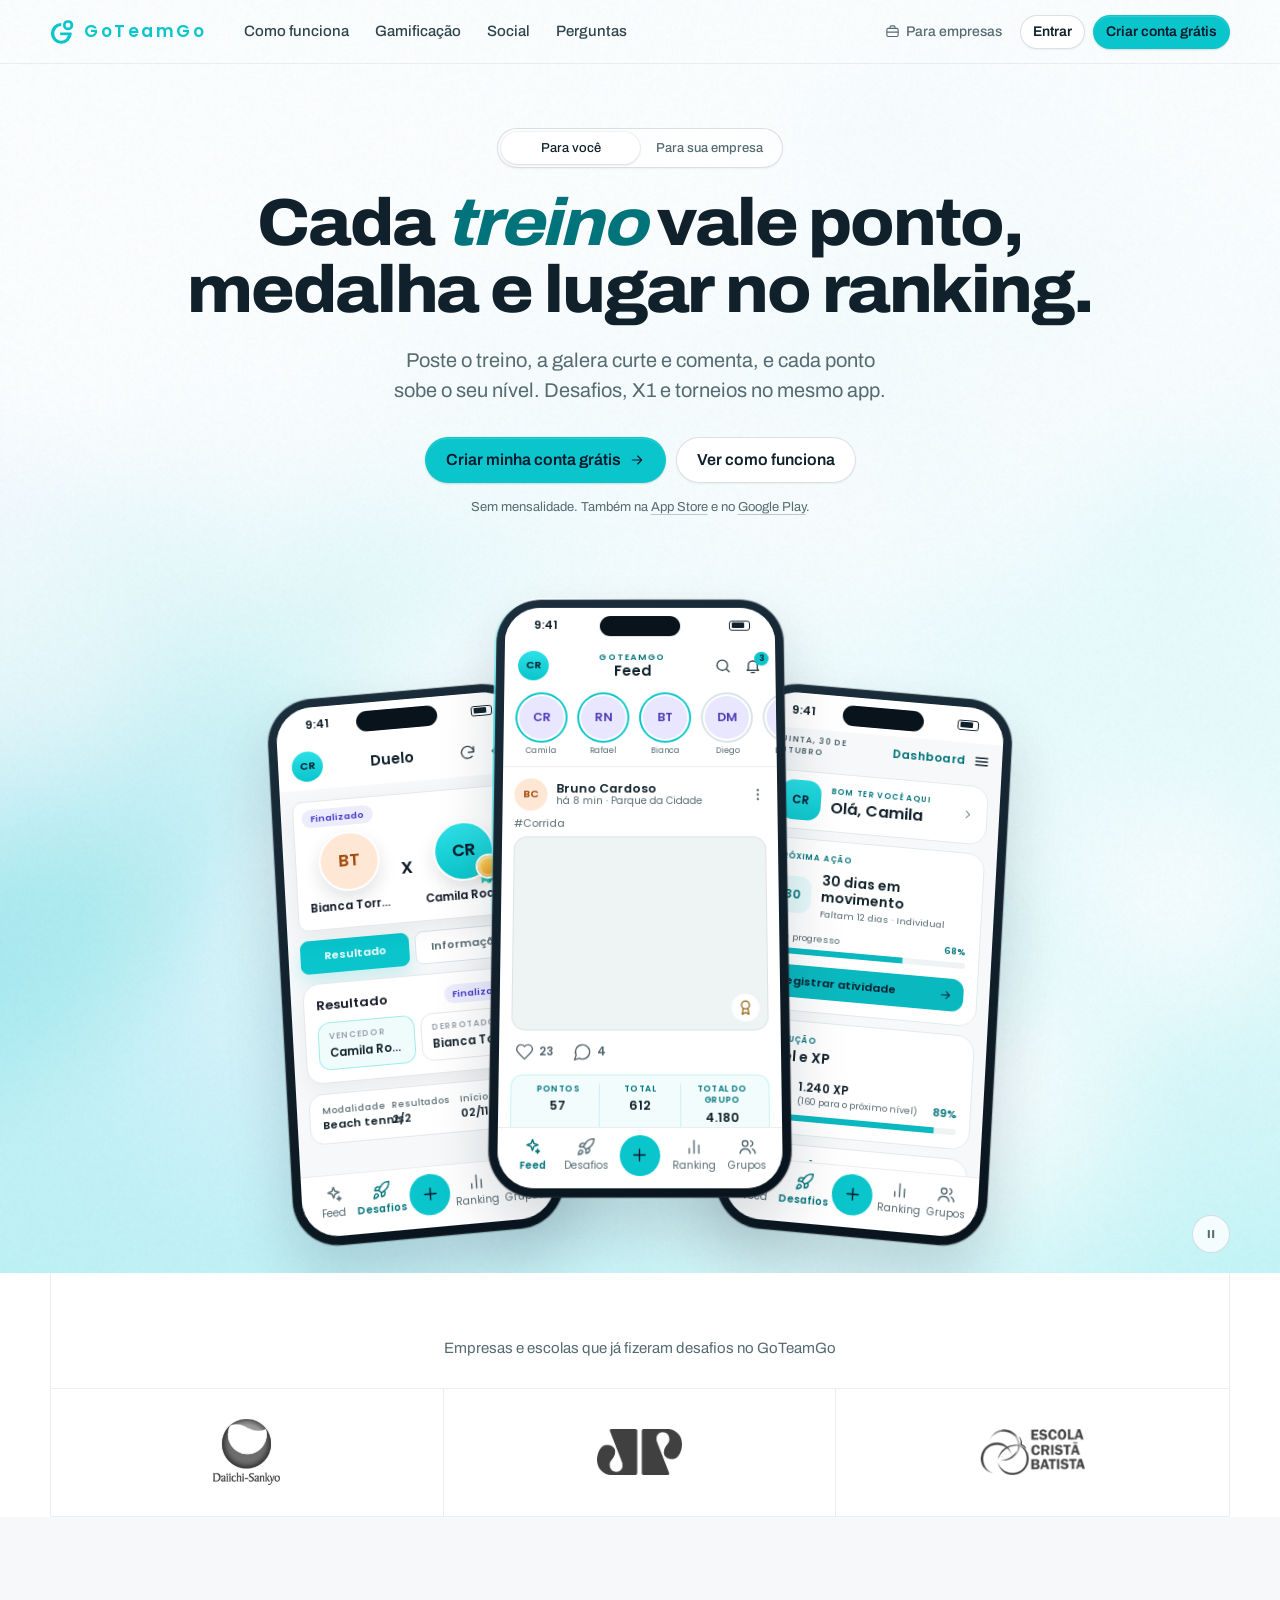
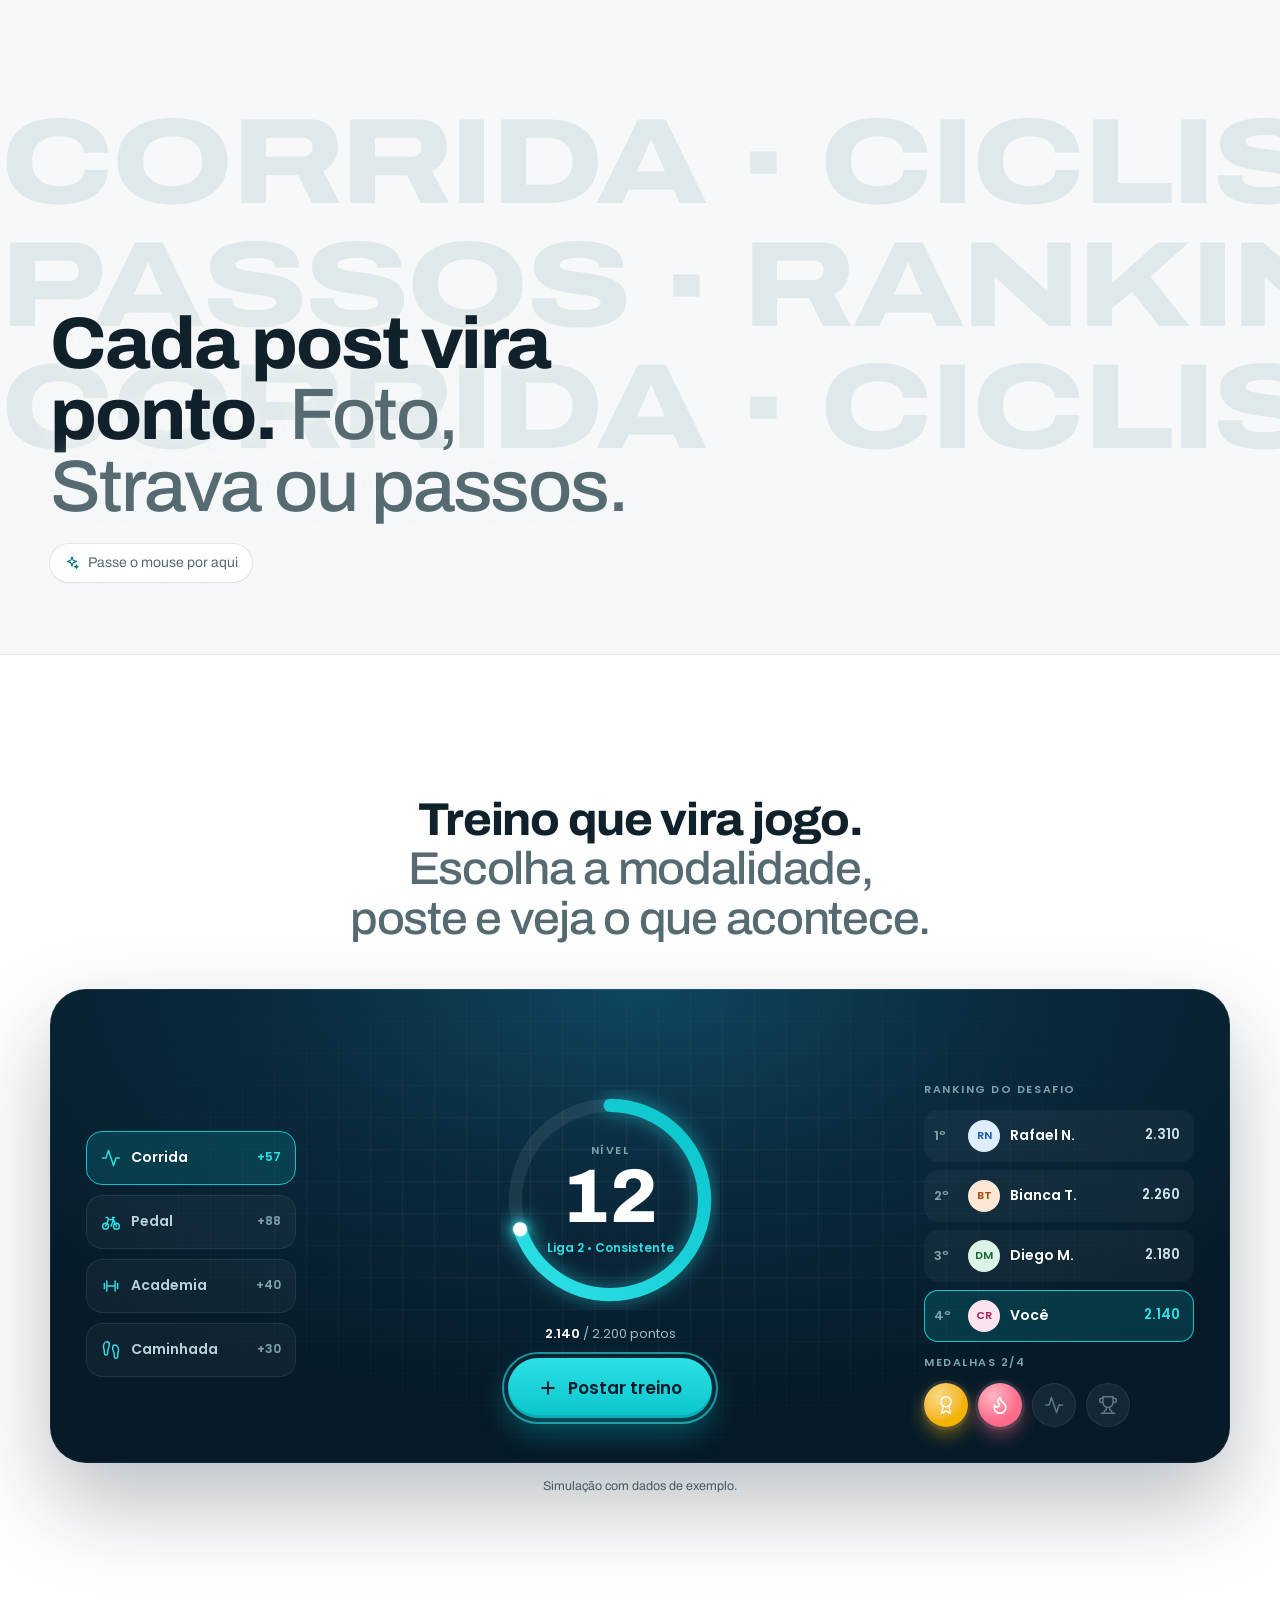
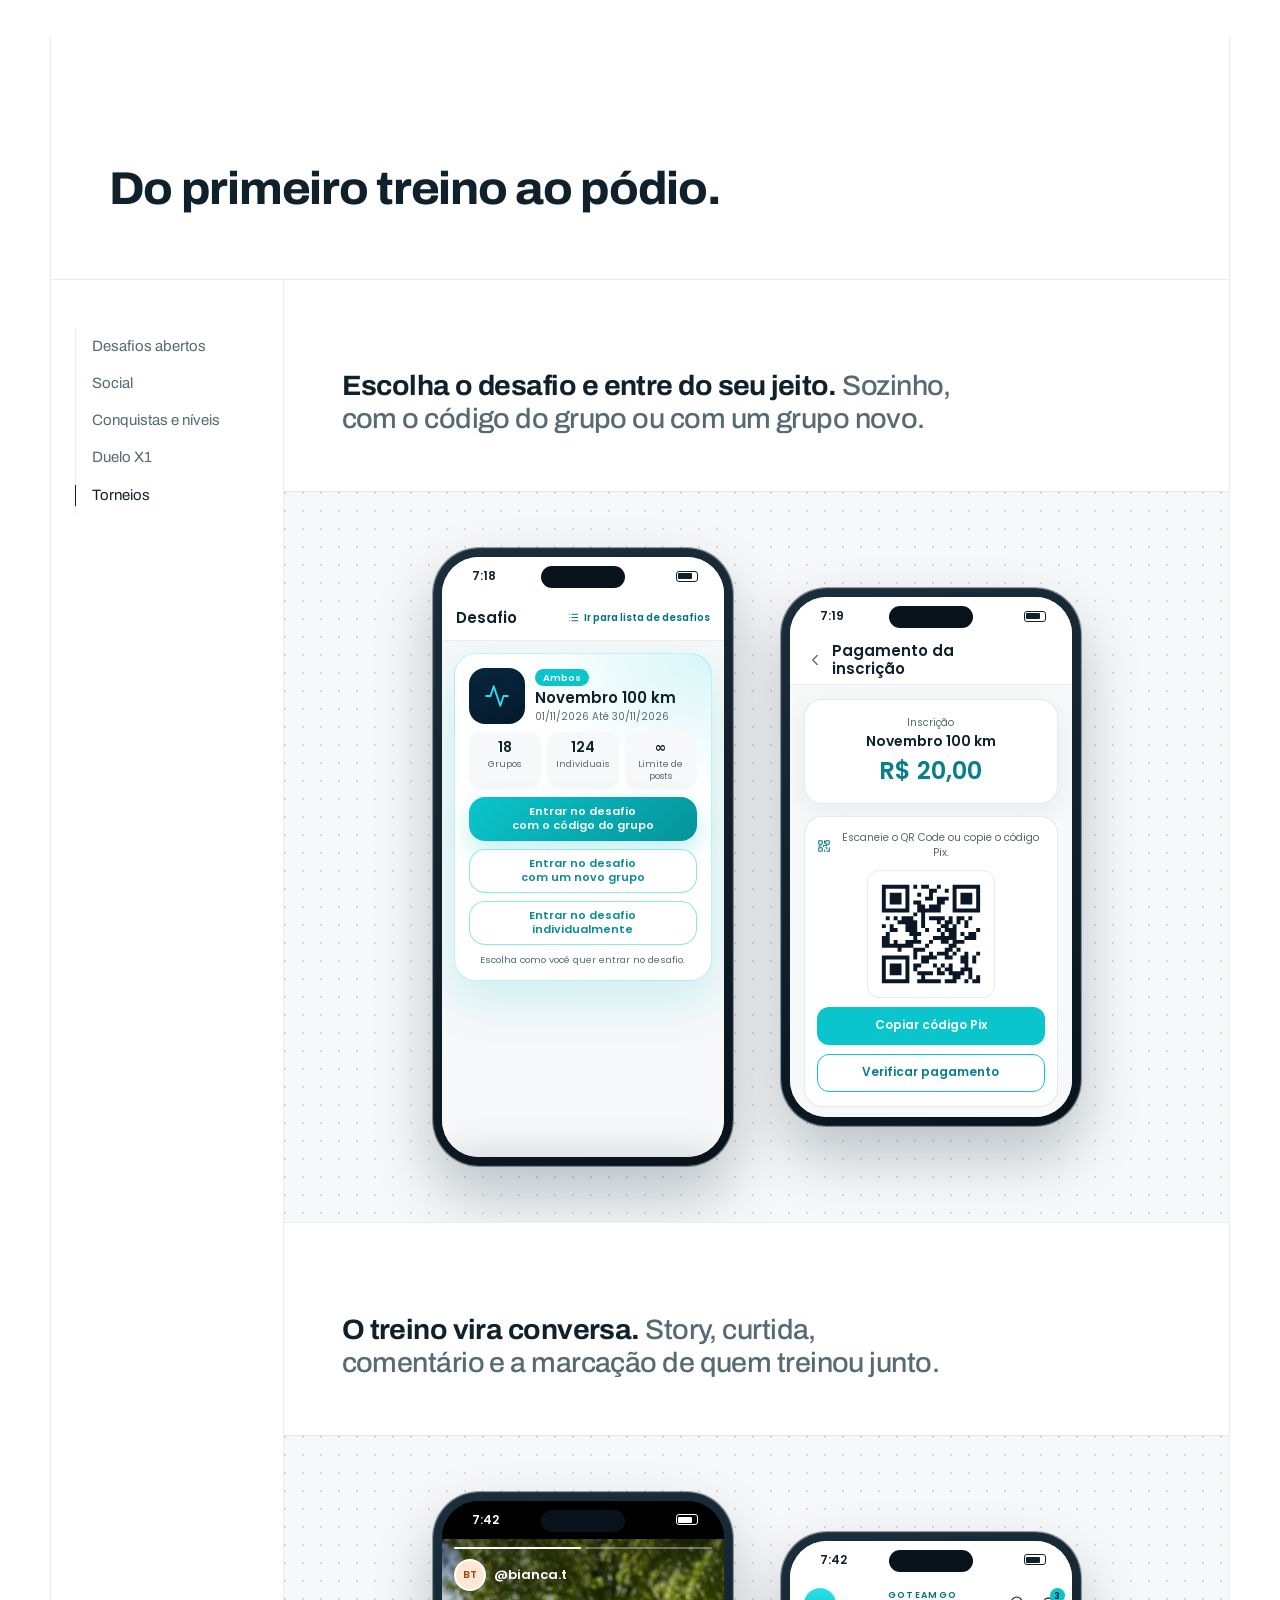
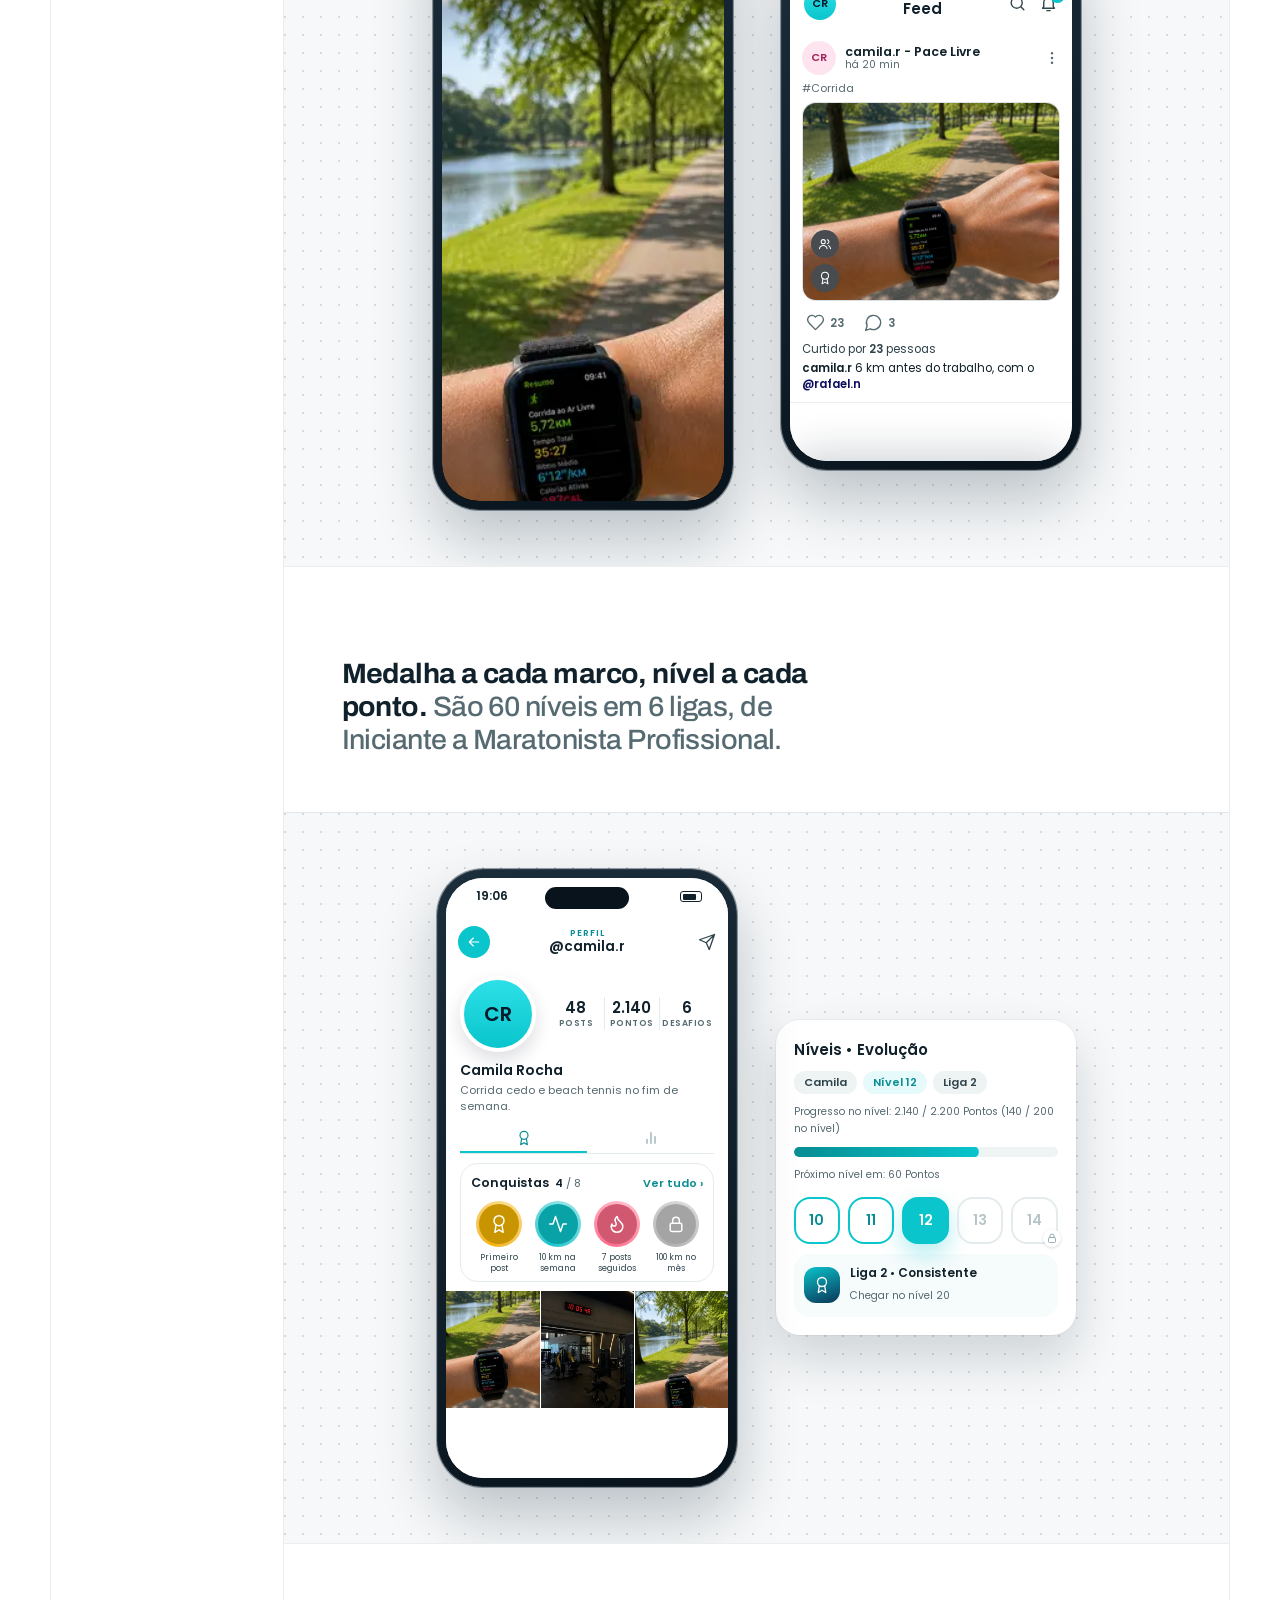
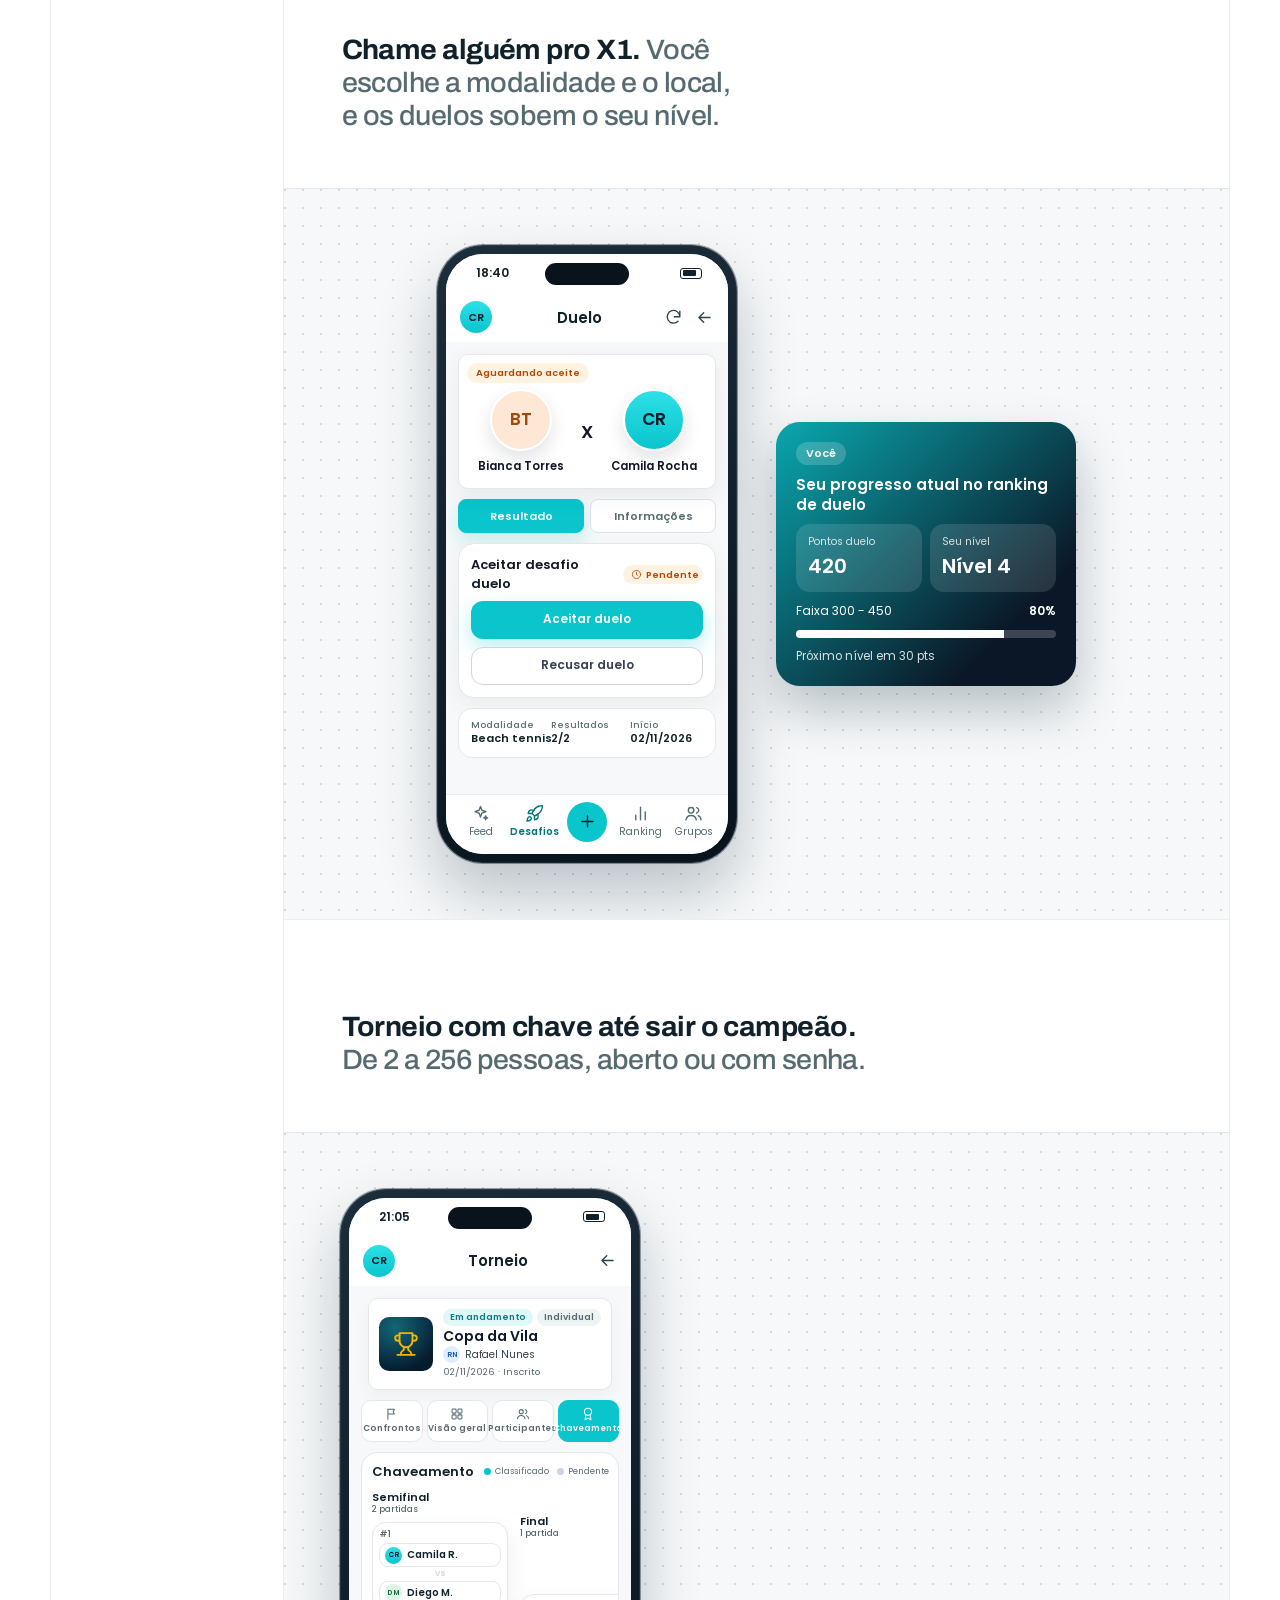
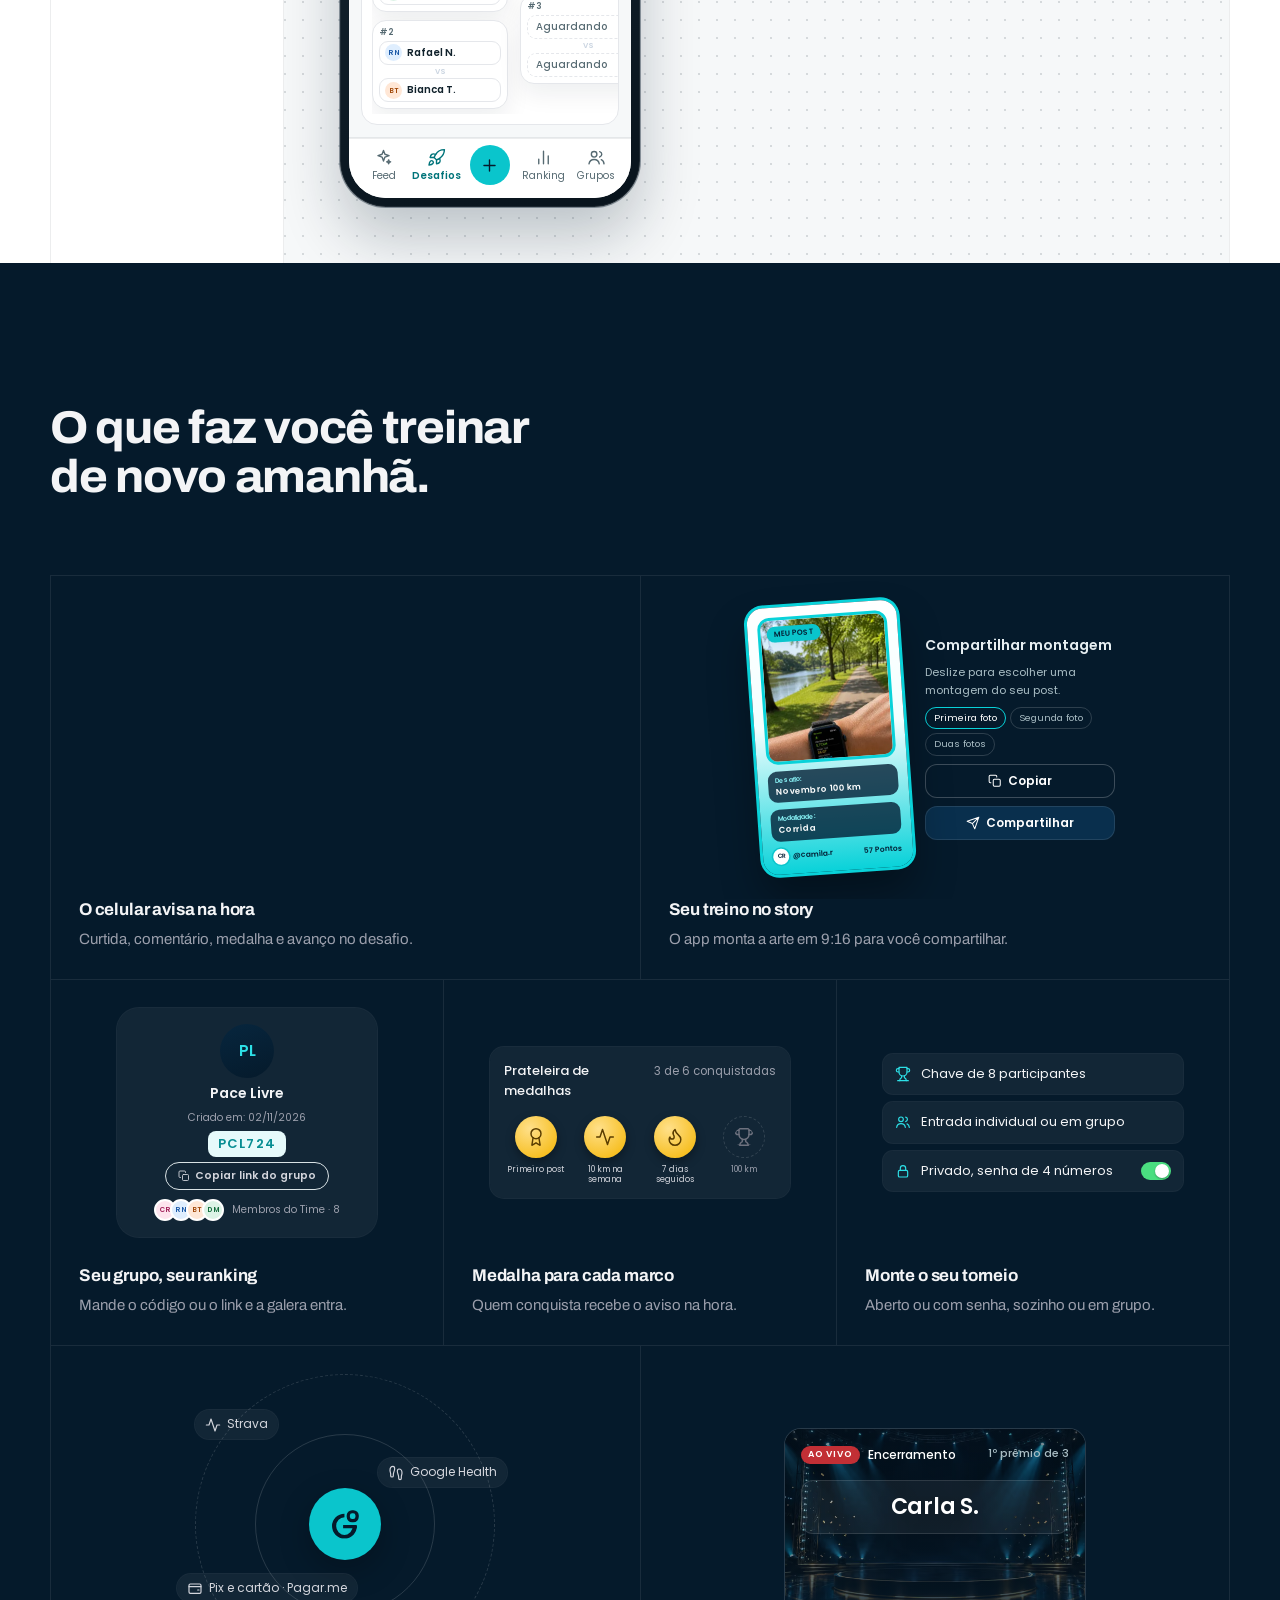
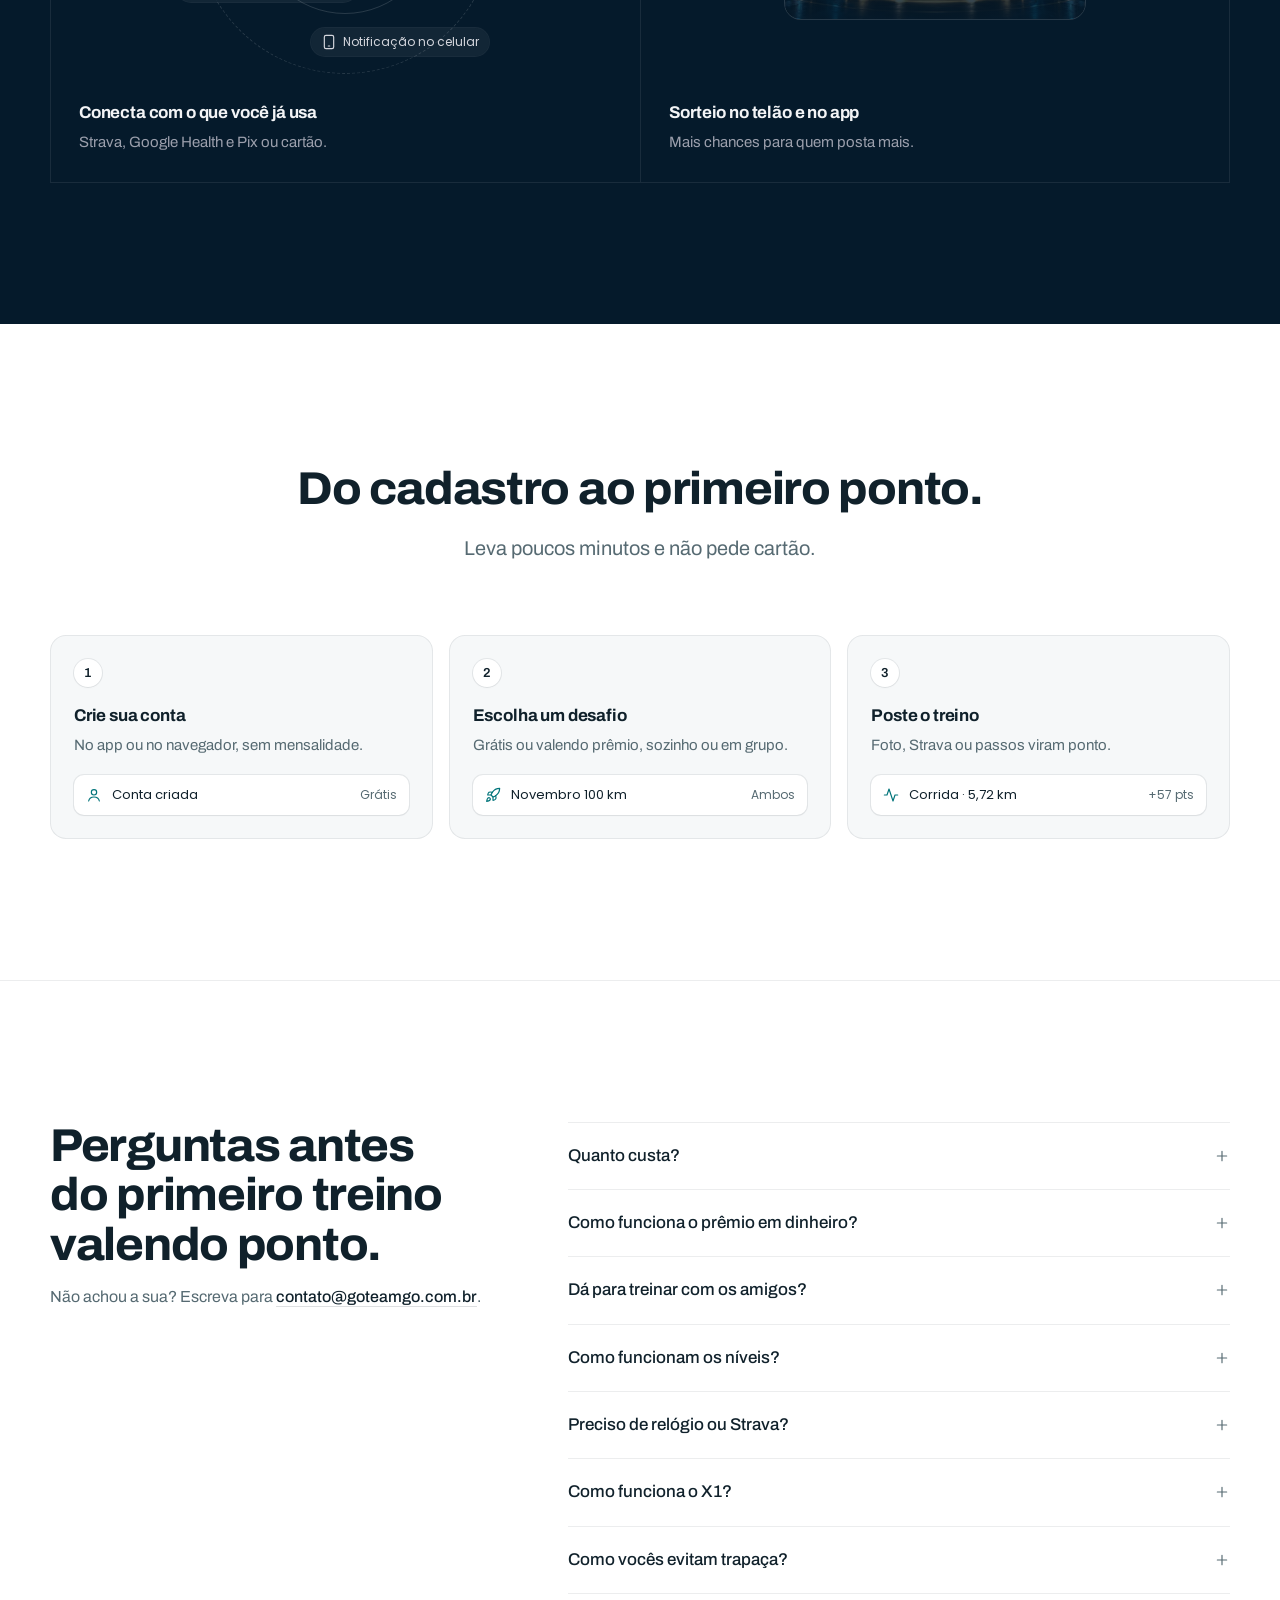
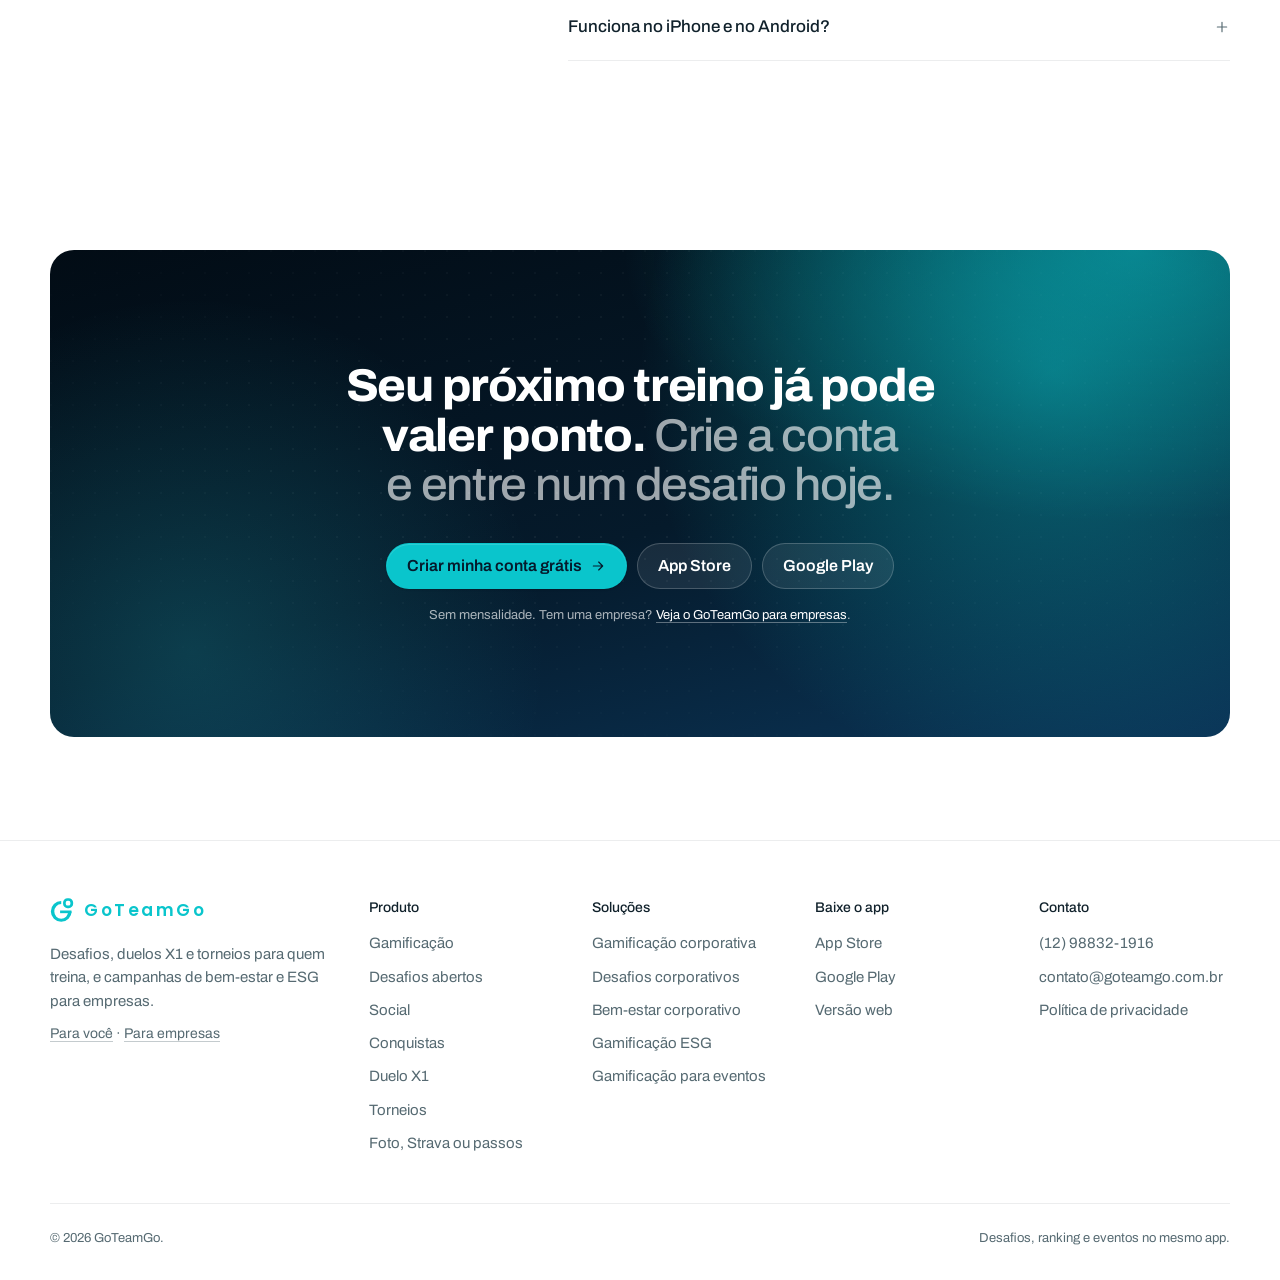
==== index.html @ 61c23635 "Prévia: minijogo polido e modalidades no celular" ====
<!doctype html>
<html lang="pt-BR" data-direction="deep" data-hero="light">
<head>
  <meta charset="utf-8">
  <meta name="viewport" content="width=device-width, initial-scale=1">
  <meta name="robots" content="noindex">
  <title>GoTeamGo · Desafios, duelos X1 e torneios para quem treina</title>
  <meta name="description" content="Desafios, duelos X1 e torneios no celular. Cada treino vale ponto, medalha e lugar no ranking, e criar a conta é grátis. Também tem versão para empresas.">
  <link rel="canonical" href="https://goteamgo.com.br/">
  <meta property="og:type" content="website">
  <meta property="og:locale" content="pt_BR">
  <meta property="og:site_name" content="GoTeamGo">
  <meta property="og:title" content="GoTeamGo · Cada treino vale ponto, medalha e lugar no ranking">
  <meta property="og:description" content="Entre em desafios, chame alguém pro X1 e dispute torneios com chave. Criar a conta é grátis. Também tem versão para empresas.">
  <meta property="og:url" content="https://joao-araujo-appstorm.github.io/goteamgo-landing-preview/">
  <meta property="og:image" content="https://joao-araujo-appstorm.github.io/goteamgo-landing-preview/og.jpg">
  <meta property="og:image:width" content="1200">
  <meta property="og:image:height" content="630">
  <meta name="twitter:card" content="summary_large_image">
  <meta name="theme-color" content="#ffffff">
  <!-- versão da página antes do primeiro desenho: #empresas abre a de empresa; sem JS, o seletor usa :target -->
  <script>(function (d) { var h = location.hash, a = h === '#empresas' ? 'empresa' : h === '#voce' ? 'voce' : ''; if (!a) { try { a = sessionStorage.getItem('gtg-aud') || ''; } catch (e) {} } d.dataset.aud = a === 'empresa' ? 'empresa' : 'voce'; d.classList.add('js'); })(document.documentElement);</script>
  <link rel="icon" href="favicon.svg" type="image/svg+xml">
  <link rel="apple-touch-icon" href="img/apple-touch-icon.png">
  <link rel="preload" href="fonts/archivo.woff2" as="font" type="font/woff2" crossorigin>
  <link rel="preload" href="fonts/poppins-400.woff2" as="font" type="font/woff2" crossorigin>
  <link rel="stylesheet" href="css/landing.css">
  <script defer src="js/landing.js"></script>
  <script type="application/ld+json">
  {
    "@context": "https://schema.org",
    "@type": "SoftwareApplication",
    "name": "GoTeamGo",
    "url": "https://goteamgo.com.br/",
    "applicationCategory": "HealthApplication",
    "operatingSystem": "Web, Android, iOS",
    "offers": { "@type": "Offer", "price": "0", "priceCurrency": "BRL" },
    "downloadUrl": ["https://apps.apple.com/br/app/goteamgo/id6756112455", "https://play.google.com/store/apps/details?id=br.com.goteamgo.app.twa"],
    "description": "Desafios, duelos X1 e torneios para quem treina: cada atividade postada vale ponto, medalha e lugar no ranking. Para empresas, desafios entre times com painel do RH, CO₂ evitado, relatório ESG, fila com QR Code e sorteio ao vivo.",
    "publisher": { "@type": "Organization", "name": "GoTeamGo", "email": "contato@goteamgo.com.br", "url": "https://goteamgo.com.br/" }
  }
  </script>
  <script type="application/ld+json">
  {
    "@context": "https://schema.org",
    "@type": "FAQPage",
    "mainEntity": [
      { "@type": "Question", "name": "Quanto custa?", "acceptedAnswer": { "@type": "Answer", "text": "Criar a conta e usar o app não custa nada. Alguns desafios cobram inscrição, com o valor definido por quem organiza. Quando o desafio aceita os dois modos, dá para entrar de graça e só não disputar o prêmio." } },
      { "@type": "Question", "name": "Como funciona o prêmio em dinheiro?", "acceptedAnswer": { "@type": "Answer", "text": "Nos desafios com pódio dos pagantes, o prêmio é a soma das inscrições de quem escolheu pagar e é dividido entre o Top 3 desse ranking. A cobrança acontece no primeiro post, por Pix ou cartão." } },
      { "@type": "Question", "name": "Dá para treinar com os amigos?", "acceptedAnswer": { "@type": "Answer", "text": "Dá. Crie um grupo e mande o código ou o link, marque no post quem treinou junto e acompanhe o ranking do grupo. Se quiser um confronto direto, chame alguém pro X1." } },
      { "@type": "Question", "name": "Como funcionam os níveis?", "acceptedAnswer": { "@type": "Answer", "text": "Todo ponto que você soma conta para a sua trilha de evolução: são 60 níveis em 6 ligas, de Iniciante a Maratonista Profissional. Os duelos X1 têm um nível próprio, só dos confrontos." } },
      { "@type": "Question", "name": "Preciso de relógio ou Strava?", "acceptedAnswer": { "@type": "Answer", "text": "Não. A foto do treino já vale. Quem usa Strava ou Google Health pode importar a atividade ou os passos." } },
      { "@type": "Question", "name": "Como funciona o X1?", "acceptedAnswer": { "@type": "Answer", "text": "Você escolhe a pessoa, a modalidade e o local e manda o desafio. Depois do confronto, cada um informa quem venceu. Se os resultados não batem, quem administra o duelo decide." } },
      { "@type": "Question", "name": "Como vocês evitam trapaça?", "acceptedAnswer": { "@type": "Answer", "text": "Cada desafio escolhe a prova: foto no local, foto tirada na hora, início e fim da atividade, Strava ou passos do Google Health. Os posts passam por aprovação manual, automática ou pela IA, e qualquer pessoa pode denunciar um post." } },
      { "@type": "Question", "name": "Funciona no iPhone e no Android?", "acceptedAnswer": { "@type": "Answer", "text": "Funciona. Tem app na App Store e no Google Play, e também abre no navegador do celular." } }
    ]
  }
  </script>
</head>
<body>
  <a class="skip" href="#conteudo">Pular para o conteúdo</a>

  <!-- Sprite de ícones (traço 1.75, 24×24, desenho no estilo lucide que o app usa). Nunca use emoji como ícone. -->
  <svg width="0" height="0" style="position:absolute" aria-hidden="true" focusable="false">
    <symbol id="logo-mark" viewBox="0 0 340 340"><g fill="currentColor"><path d="M159 43A147 147 0 1 0 306 190H257A98 104.5 0 1 1 159 85.5Z"/><path d="M143 177H304V215H143Z"/><path fill-rule="evenodd" d="M248 2H265A63 63 0 0 1 328 65V81A63 63 0 0 1 265 144H248A63 63 0 0 1 185 81V65A63 63 0 0 1 248 2ZM250 39H262A27 27 0 0 1 289 66V80A27 27 0 0 1 262 107H250A27 27 0 0 1 223 80V66A27 27 0 0 1 250 39Z"/></g></symbol>
    <symbol id="i-tv" viewBox="0 0 24 24"><rect x="2.5" y="4" width="19" height="13" rx="2"/><path d="M8 21h8M12 17v4"/></symbol>
    <symbol id="i-grid" viewBox="0 0 24 24"><rect x="3.5" y="3.5" width="7" height="7" rx="1.5"/><rect x="13.5" y="3.5" width="7" height="7" rx="1.5"/><rect x="3.5" y="13.5" width="7" height="7" rx="1.5"/><rect x="13.5" y="13.5" width="7" height="7" rx="1.5"/></symbol>
    <symbol id="i-gift" viewBox="0 0 24 24"><rect x="3" y="8" width="18" height="4" rx="1"/><path d="M12 8v13M19 12v7a2 2 0 0 1-2 2H7a2 2 0 0 1-2-2v-7"/><path d="M7.5 8a2.5 2.5 0 0 1 0-5C10 3 12 8 12 8s2-5 4.5-5a2.5 2.5 0 0 1 0 5"/></symbol>
    <symbol id="i-flame" viewBox="0 0 24 24"><path d="M8.5 14.5A2.5 2.5 0 0 0 11 12c0-1.4-.5-2-1-3-1.1-2.1-.2-4 2-6 .5 2.5 2 4.9 4 6.5 2 1.6 3 3.5 3 5.5a7 7 0 1 1-14 0c0-1.2.4-2.3 1-3a2.5 2.5 0 0 0 2.5 2.5z"/></symbol>
    <symbol id="i-users" viewBox="0 0 24 24"><circle cx="9" cy="8" r="3.5"/><path d="M2.5 20c.6-3.4 3.3-5.5 6.5-5.5s5.9 2.1 6.5 5.5"/><path d="M16 4.6a3.5 3.5 0 0 1 0 6.8M18 14.8c1.9.7 3.2 2.4 3.5 5.2"/></symbol>
    <symbol id="i-trophy" viewBox="0 0 24 24"><path d="M6 9H4.5a2.5 2.5 0 0 1 0-5H6M18 9h1.5a2.5 2.5 0 0 0 0-5H18M4 22h16"/><path d="M10 14.7V17c0 .6-.5 1-1 1.2C7.9 18.8 7 20.2 7 22M14 14.7V17c0 .6.5 1 1 1.2 1.1.6 2 2 2 3.8"/><path d="M18 2H6v7a6 6 0 0 0 12 0z"/></symbol>
    <symbol id="i-wallet" viewBox="0 0 24 24"><rect x="3" y="6" width="18" height="14" rx="2"/><path d="M3 10h18M16 15h2"/></symbol>
    <symbol id="i-chart" viewBox="0 0 24 24"><path d="M18 20V10M12 20V4M6 20v-6"/></symbol>
    <symbol id="i-bell" viewBox="0 0 24 24"><path d="M6 16v-5a6 6 0 1 1 12 0v5l1.5 2h-15z"/><path d="M10 21h4"/></symbol>
    <symbol id="i-rocket" viewBox="0 0 24 24"><path d="M4.5 16.5c-1.5 1.3-2 5-2 5s3.7-.5 5-2c.7-.8.7-2.1-.1-2.9a2.2 2.2 0 0 0-2.9-.1z"/><path d="m12 15-3-3a22 22 0 0 1 2-4A12.9 12.9 0 0 1 22 2c0 2.7-.8 7.5-6 11a22.4 22.4 0 0 1-4 2z"/><path d="M9 12H4s.6-3 2-4c1.6-1.1 5 0 5 0M12 15v5s3-.6 4-2c1.1-1.6 0-5 0-5"/></symbol>
    <symbol id="i-layers" viewBox="0 0 24 24"><path d="m12 3 9 5-9 5-9-5z"/><path d="m3 13 9 5 9-5"/></symbol>
    <symbol id="i-sparkle" viewBox="0 0 24 24"><path d="M12 3l1.8 4.9L19 9.7l-5.2 1.8L12 16.5l-1.8-5L5 9.7l5.2-1.8z"/><path d="M18.5 15l.7 1.8 1.8.7-1.8.7-.7 1.8-.7-1.8-1.8-.7 1.8-.7z"/></symbol>
    <symbol id="i-search" viewBox="0 0 24 24"><circle cx="11" cy="11" r="7"/><path d="m20 20-3.5-3.5"/></symbol>
    <symbol id="i-plus" viewBox="0 0 24 24"><path d="M12 5v14M5 12h14"/></symbol>
    <symbol id="i-check" viewBox="0 0 24 24"><path d="m5 12.5 4.5 4.5L19 7.5"/></symbol>
    <symbol id="i-close" viewBox="0 0 24 24"><path d="M6 6l12 12M18 6 6 18"/></symbol>
    <symbol id="i-arrow" viewBox="0 0 24 24"><path d="M5 12h14M13 6l6 6-6 6"/></symbol>
    <symbol id="i-chevron" viewBox="0 0 24 24"><path d="m7 10 5 5 5-5"/></symbol>
    <symbol id="i-back" viewBox="0 0 24 24"><path d="m15 18-6-6 6-6"/></symbol>
    <symbol id="i-download" viewBox="0 0 24 24"><path d="M12 4v11M7 10l5 5 5-5M5 20h14"/></symbol>
    <symbol id="i-file" viewBox="0 0 24 24"><path d="M14 3H7a2 2 0 0 0-2 2v14a2 2 0 0 0 2 2h10a2 2 0 0 0 2-2V8z"/><path d="M14 3v5h5M9 13h6M9 17h4"/></symbol>
    <symbol id="i-mail" viewBox="0 0 24 24"><rect x="3" y="5" width="18" height="14" rx="2"/><path d="m4 7 8 6 8-6"/></symbol>
    <symbol id="i-key" viewBox="0 0 24 24"><rect x="5" y="11" width="14" height="10" rx="2"/><path d="M8 11V8a4 4 0 0 1 8 0v3"/></symbol>
    <symbol id="i-menu" viewBox="0 0 24 24"><path d="M4 7h16M4 12h16M4 17h16"/></symbol>
    <symbol id="i-pin" viewBox="0 0 24 24"><path d="M12 21s7-6.2 7-11.5A7 7 0 0 0 5 9.5C5 14.8 12 21 12 21z"/><circle cx="12" cy="9.5" r="2.5"/></symbol>
    <symbol id="i-clock" viewBox="0 0 24 24"><circle cx="12" cy="12" r="9"/><path d="M12 7v5l3 2"/></symbol>
    <symbol id="i-activity" viewBox="0 0 24 24"><path d="M22 12h-4l-3 9L9 3l-3 9H2"/></symbol>
    <symbol id="i-camera" viewBox="0 0 24 24"><path d="M14.5 4h-5L7 7H4a2 2 0 0 0-2 2v9a2 2 0 0 0 2 2h16a2 2 0 0 0 2-2V9a2 2 0 0 0-2-2h-3z"/><circle cx="12" cy="13" r="3"/></symbol>
    <symbol id="i-award" viewBox="0 0 24 24"><circle cx="12" cy="8" r="6"/><path d="M15.5 12.9 17 22l-5-3-5 3 1.5-9.1"/></symbol>
    <symbol id="i-leaf" viewBox="0 0 24 24"><path d="M11 20A7 7 0 0 1 9.8 6.1C15.5 5 17 4.5 19 2c1 2 2 4.2 2 8 0 5.5-4.8 10-10 10z"/><path d="M2 21c0-3 1.9-5.4 5.1-6C9.5 14.5 12 13 13 12"/></symbol>
    <symbol id="i-heart" viewBox="0 0 24 24"><path d="M19 14c1.5-1.5 3-3.2 3-5.5A5.5 5.5 0 0 0 16.5 3c-1.8 0-3 .5-4.5 2-1.5-1.5-2.7-2-4.5-2A5.5 5.5 0 0 0 2 8.5c0 2.3 1.5 4 3 5.5l7 7z"/></symbol>
    <symbol id="i-message" viewBox="0 0 24 24"><path d="M7.9 20A9 9 0 1 0 4 16.1L2 22z"/></symbol>
    <symbol id="i-phone" viewBox="0 0 24 24"><rect x="5" y="2" width="14" height="20" rx="2.5"/><path d="M11 18h2"/></symbol>
    <symbol id="i-qr" viewBox="0 0 24 24"><rect x="3" y="3" width="6" height="6" rx="1"/><rect x="15" y="3" width="6" height="6" rx="1"/><rect x="3" y="15" width="6" height="6" rx="1"/><path d="M15 15h2v2M21 15v6h-4M13 3v4M13 11h4M3 12h4M11 11v2M13 19v2"/></symbol>
    <symbol id="i-sliders" viewBox="0 0 24 24"><path d="M21 4h-7M10 4H3M21 12h-9M8 12H3M21 20h-5M12 20H3M14 2v4M8 10v4M16 18v4"/></symbol>
    <symbol id="i-megaphone" viewBox="0 0 24 24"><path d="m3 11 18-5v12L3 14z"/><path d="M11.6 16.8a3 3 0 1 1-5.8-1.6"/></symbol>
    <symbol id="i-steps" viewBox="0 0 24 24"><path d="M4 16v-2.4C4 11.5 3 10.5 3 8c0-2.7 1.5-6 4.5-6C9.4 2 10 3.8 10 5.5c0 3.1-2 5.7-2 8.7V16a2 2 0 1 1-4 0zM20 20v-2.4c0-2.1 1-3.1 1-5.6 0-2.7-1.5-6-4.5-6C14.6 6 14 7.8 14 9.5c0 3.1 2 5.7 2 8.7V20a2 2 0 1 0 4 0z"/></symbol>
    <symbol id="i-dots" viewBox="0 0 24 24"><circle cx="12" cy="5" r="1"/><circle cx="12" cy="12" r="1"/><circle cx="12" cy="19" r="1"/></symbol>
    <symbol id="i-pause" viewBox="0 0 24 24"><rect x="6.5" y="5" width="3.5" height="14" rx="1"/><rect x="14" y="5" width="3.5" height="14" rx="1"/></symbol>
    <symbol id="i-play" viewBox="0 0 24 24"><path d="M8 5.5v13l10-6.5z"/></symbol>
    <symbol id="i-bolt" viewBox="0 0 24 24"><path d="M13 2 4 14h7l-1 8 9-12h-7z"/></symbol>
    <symbol id="i-arrow-left" viewBox="0 0 24 24"><path d="M19 12H5M11 6l-6 6 6 6"/></symbol>
    <symbol id="i-briefcase" viewBox="0 0 24 24"><rect x="3" y="7" width="18" height="13" rx="2"/><path d="M8 7V5a2 2 0 0 1 2-2h4a2 2 0 0 1 2 2v2M3 13h18"/></symbol>
    <symbol id="i-user" viewBox="0 0 24 24"><circle cx="12" cy="8" r="4"/><path d="M4 21c.8-4 4-6 8-6s7.2 2 8 6"/></symbol>
    <symbol id="i-list" viewBox="0 0 24 24"><path d="M9 6h11M9 12h11M9 18h11M4.5 6h.01M4.5 12h.01M4.5 18h.01"/></symbol>
    <symbol id="i-refresh" viewBox="0 0 24 24"><path d="M20 11a8 8 0 1 0-2.3 5.7M20 4v7h-7"/></symbol>
    <symbol id="i-flag" viewBox="0 0 24 24"><path d="M5 21V4M5 4h11l-2 4 2 4H5"/></symbol>
    <symbol id="i-shield" viewBox="0 0 24 24"><path d="M12 3 5 6v5c0 4.6 3 8.3 7 10 4-1.7 7-5.4 7-10V6z"/><path d="m9 12 2 2 4-4"/></symbol>
    <symbol id="i-send" viewBox="0 0 24 24"><path d="M22 2 11 13M22 2l-7 20-4-9-9-4z"/></symbol>
    <symbol id="i-copy" viewBox="0 0 24 24"><rect x="9" y="9" width="12" height="12" rx="2"/><path d="M5 15H4a2 2 0 0 1-2-2V4a2 2 0 0 1 2-2h9a2 2 0 0 1 2 2v1"/></symbol>
    <symbol id="i-bike" viewBox="0 0 24 24"><circle cx="5.5" cy="17" r="3.5"/><circle cx="18.5" cy="17" r="3.5"/><path d="M5.5 17 9 9h6l3.5 8M9 9 8 6.5H6M12 17l3-8M15 9l-1-2.5h2"/></symbol>
    <symbol id="i-dumbbell" viewBox="0 0 24 24"><path d="M7 6v12M17 6v12M4 9v6M20 9v6M7 12h10"/></symbol>
    <symbol id="i-crown" viewBox="0 0 24 24"><path d="M3 8l4.5 4L12 5l4.5 7L21 8l-2 10H5z"/></symbol>
    <symbol id="i-card" viewBox="0 0 24 24"><rect x="2.5" y="5" width="19" height="14" rx="2"/><path d="M2.5 10h19M6 15h4"/></symbol>
  </svg>

  <header class="nav" data-nav>
    <div class="container nav__inner">
      <a class="brand" href="#topo" aria-label="GoTeamGo, início">
        <svg class="brand__mark" aria-hidden="true"><use href="#logo-mark"/></svg>GoTeamGo
      </a>
      <nav class="nav__links" aria-label="Principal">
        <a href="#produto">Como funciona</a>
        <a href="#jogo" data-for="voce">Gamificação</a>
        <a href="#social" data-for="voce">Social</a>
        <a href="#evento" data-for="empresa">Eventos</a>
        <a href="#clientes" data-for="empresa">Clientes</a>
        <a href="#perguntas">Perguntas</a>
      </nav>
      <div class="nav__actions">
        <a class="nav__aud" href="#empresas" data-aud-link="empresa" data-for="voce"><svg class="i" aria-hidden="true"><use href="#i-briefcase"/></svg>Para empresas</a>
        <a class="nav__aud" href="#voce" data-aud-link="voce" data-for="empresa"><svg class="i" aria-hidden="true"><use href="#i-user"/></svg>Para você</a>
        <a class="btn btn--secondary btn--sm nav__login" href="https://app.goteamgo.com.br/">Entrar</a>
        <a class="btn btn--primary btn--sm" href="https://app.goteamgo.com.br/register/" data-track="cta-nav-conta" data-for="voce"><span class="lbl-long">Criar conta grátis</span><span class="lbl-short">Criar conta</span><span class="lbl-tiny">Criar conta</span></a>
        <a class="btn btn--primary btn--sm" href="https://wa.me/5512988321916?text=Ol%C3%A1%2C%20quero%20ver%20uma%20demonstra%C3%A7%C3%A3o%20do%20GoTeamGo%20para%20a%20minha%20empresa." target="_blank" rel="noopener" data-track="cta-nav" data-for="empresa"><span class="lbl-long">Pedir demonstração</span><span class="lbl-short">Demonstração</span><span class="lbl-tiny">Agendar</span></a>
        <button class="nav__toggle" type="button" aria-expanded="false" aria-controls="menu-mobile" aria-label="Abrir menu" data-nav-toggle>
          <span class="burger" aria-hidden="true"><i></i><i></i></span>
        </button>
      </div>
    </div>
    <div class="nav__mobile" id="menu-mobile" hidden>
      <nav class="m-menu" aria-label="Menu">
        <a class="m-link" href="#produto" style="--i:0"><span>Como funciona</span><svg class="i" aria-hidden="true"><use href="#i-arrow"/></svg></a>
        <a class="m-link" href="#jogo" style="--i:1" data-for="voce"><span>Gamificação</span><svg class="i" aria-hidden="true"><use href="#i-arrow"/></svg></a>
        <a class="m-link" href="#social" style="--i:2" data-for="voce"><span>Social</span><svg class="i" aria-hidden="true"><use href="#i-arrow"/></svg></a>
        <a class="m-link" href="#evento" style="--i:1" data-for="empresa"><span>Eventos</span><svg class="i" aria-hidden="true"><use href="#i-arrow"/></svg></a>
        <a class="m-link" href="#clientes" style="--i:2" data-for="empresa"><span>Clientes</span><svg class="i" aria-hidden="true"><use href="#i-arrow"/></svg></a>
        <a class="m-link" href="#perguntas" style="--i:3"><span>Perguntas</span><svg class="i" aria-hidden="true"><use href="#i-arrow"/></svg></a>
      </nav>
      <div class="m-foot" style="--i:4">
        <a class="btn btn--primary btn--lg" href="https://app.goteamgo.com.br/register/" data-track="cta-nav-mobile-conta" data-for="voce">Criar minha conta grátis <svg class="i i-arrow" aria-hidden="true"><use href="#i-arrow"/></svg></a>
        <a class="btn btn--primary btn--lg" href="https://wa.me/5512988321916?text=Ol%C3%A1%2C%20quero%20ver%20uma%20demonstra%C3%A7%C3%A3o%20do%20GoTeamGo%20para%20a%20minha%20empresa." target="_blank" rel="noopener" data-track="cta-nav-mobile" data-for="empresa">Pedir demonstração <svg class="i i-arrow" aria-hidden="true"><use href="#i-arrow"/></svg></a>
        <a class="btn btn--secondary btn--lg" href="https://app.goteamgo.com.br/">Entrar</a>
        <a class="m-aud" href="#empresas" data-aud-link="empresa" data-for="voce"><svg class="i" aria-hidden="true"><use href="#i-briefcase"/></svg>Tem uma empresa? Ver a versão para empresas</a>
        <a class="m-aud" href="#voce" data-aud-link="voce" data-for="empresa"><svg class="i" aria-hidden="true"><use href="#i-user"/></svg>Ver a versão para você</a>
        <p class="m-stores">Baixe o app: <a href="https://apps.apple.com/br/app/goteamgo/id6756112455" target="_blank" rel="noopener">App Store</a> · <a href="https://play.google.com/store/apps/details?id=br.com.goteamgo.app.twa" target="_blank" rel="noopener">Google Play</a></p>
      </div>
    </div>
  </header>

  <main id="conteudo">
    <!-- ================= HERÓI ================= -->
    <section class="hero" id="topo" aria-labelledby="hero-title">
      <div class="hero__bg" aria-hidden="true"><div class="hero__aurora"><i></i><i></i><i></i></div><div class="hero__noise"></div><canvas class="hero__grain" data-grain></canvas></div>
      <span class="aud-anchor" id="voce"></span><span class="aud-anchor" id="empresas"></span>
      <div class="container hero__inner">
        <div class="aud" role="group" aria-label="Versão da página">
          <span class="aud__thumb" aria-hidden="true"></span>
          <a class="aud__opt aud__opt--voce" href="#voce" data-aud-link="voce">Para você</a>
          <a class="aud__opt aud__opt--empresa" href="#empresas" data-aud-link="empresa">Para sua empresa</a>
        </div>
        <h1 class="display hero__title" id="hero-title"><span data-for="voce"><span class="w" style="--i:0">Cada</span> <span class="w" style="--i:1"><span class="rotator" data-words="treino|corrida|pedalada|caminhada|série|braçada"><span class="rotator__word">treino</span></span></span> <span class="w" style="--i:2">vale</span> <span class="w" style="--i:3">ponto,</span> <span class="w" style="--i:4">medalha</span> <span class="w" style="--i:5">e</span> <span class="w" style="--i:6">lugar</span> <span class="w" style="--i:7">no</span> <span class="w" style="--i:8">ranking.</span></span><span data-for="empresa"><span class="w" style="--i:0">A</span> <span class="w" style="--i:1">empresa</span> <span class="w" style="--i:2">inteira</span> <span class="w" style="--i:3"><span class="rotator" data-words="correndo,|pedalando,|caminhando,|nadando,|treinando,|se mexendo,"><span class="rotator__word">se mexendo,</span></span></span> <span class="w" style="--i:4">com</span> <span class="w" style="--i:5">ranking</span> <span class="w" style="--i:6">e</span> <span class="w" style="--i:7">medalha.</span></span></h1>
        <p class="lead hero__lead" data-for="voce">Poste o treino, a galera curte e comenta, e cada ponto sobe o seu nível. Desafios, X1 e torneios no mesmo app.</p>
        <p class="lead hero__lead" data-for="empresa">Cada treino postado vira ponto para o time. O RH acompanha tudo no painel.</p>
        <div class="hero__ctas" data-for="voce">
          <a class="btn btn--primary btn--lg" href="https://app.goteamgo.com.br/register/" data-track="cta-hero-conta">Criar minha conta grátis <svg class="i i-arrow" aria-hidden="true"><use href="#i-arrow"/></svg></a>
          <a class="btn btn--secondary btn--lg" href="#produto">Ver como funciona</a>
        </div>
        <p class="hero__note" data-for="voce">Sem mensalidade. Também na <a href="https://apps.apple.com/br/app/goteamgo/id6756112455" target="_blank" rel="noopener">App Store</a> e no <a href="https://play.google.com/store/apps/details?id=br.com.goteamgo.app.twa" target="_blank" rel="noopener">Google Play</a>.</p>
        <div class="hero__ctas" data-for="empresa">
          <a class="btn btn--primary btn--lg" href="https://wa.me/5512988321916?text=Ol%C3%A1%2C%20quero%20ver%20uma%20demonstra%C3%A7%C3%A3o%20do%20GoTeamGo%20para%20a%20minha%20empresa." target="_blank" rel="noopener" data-track="cta-hero">Pedir demonstração <svg class="i i-arrow" aria-hidden="true"><use href="#i-arrow"/></svg></a>
          <a class="btn btn--secondary btn--lg" href="#produto">Ver o app</a>
        </div>
      </div>
      <button class="still-toggle" type="button" aria-pressed="false" aria-label="Pausar animações" title="Pausar animações" data-still hidden><svg class="i" aria-hidden="true"><use href="#i-pause"/></svg></button>

      <div class="container hero__stage">
        <div class="phones">
          <!-- Duelo X1 do app (src/pages/x1/x1-single.f7; o cabeçalho real traz o avatar à esquerda e a seta à direita) -->
          <div class="phones__side phones__side--l" data-for="voce">
            <div class="device">
              <div class="app app--phone" role="img" aria-label="Tela de um duelo X1 no app GoTeamGo: Camila venceu Bianca no beach tennis, o duelo está finalizado e a medalha de vencedora aparece no avatar dela.">
                <div class="ph-status" aria-hidden="true"><span>9:41</span><span class="ph-island"></span><span class="ph-bat"></span></div>
                <div class="fd-head"><span class="fd-me">CR</span><span class="fd-title">Duelo</span><span class="fd-acts"><svg class="i"><use href="#i-refresh"/></svg><svg class="i"><use href="#i-arrow-left"/></svg></span></div>
                <div class="ph-body x1">
                  <div class="x1-hero">
                    <span class="x1-pill is-finished">Finalizado</span>
                    <div class="x1-duel">
                      <div class="x1-player"><span class="x1-av av--2">BT</span><b>Bianca Torres</b></div>
                      <span class="x1-vs">X</span>
                      <div class="x1-player"><span class="x1-av">CR<i class="x1-medal"></i></span><b>Camila Rocha</b></div>
                    </div>
                  </div>
                  <div class="x1-tabs"><span class="is-active">Resultado</span><span>Informações</span></div>
                  <div class="x1-card">
                    <div class="x1-card__head"><b>Resultado</b><span class="x1-st is-done">Finalizado</span></div>
                    <div class="x1-chips"><div class="x1-chip is-win"><small>Vencedor</small><b>Camila Rocha</b></div><div class="x1-chip"><small>Derrotado</small><b>Bianca Torres</b></div></div>
                  </div>
                  <div class="x1-info"><span><small>Modalidade</small>Beach tennis</span><span><small>Resultados</small>2/2</span><span><small>Início</small>02/11/2026</span></div>
                </div>
                <div class="ph-tabbar" aria-hidden="true">
                  <span><svg class="i"><use href="#i-sparkle"/></svg>Feed</span>
                  <span class="is-active"><svg class="i"><use href="#i-rocket"/></svg>Desafios</span>
                  <span class="ph-tabbar__plus"><svg class="i"><use href="#i-plus"/></svg></span>
                  <span><svg class="i"><use href="#i-chart"/></svg>Ranking</span>
                  <span><svg class="i"><use href="#i-users"/></svg>Grupos</span>
                </div>
              </div>
            </div>
          </div>

          <!-- Ranking do app (src/pages/ranking/ranking.f7) -->
          <div class="phones__side phones__side--l" data-for="empresa">
            <div class="device">
              <div class="app app--phone" role="img" aria-label="Tela de Ranking do app GoTeamGo: pódio com Logística em 1º, Financeiro em 2º e Comercial em 3º, e a posição do seu grupo.">
                <div class="ph-status" aria-hidden="true"><span>9:41</span><span class="ph-island"></span><span class="ph-bat"></span></div>
                <div class="ph-head"><svg class="i"><use href="#i-back"/></svg><span class="ph-head__title"><small>30 dias em movimento</small>Ranking</span><svg class="i"><use href="#i-search"/></svg></div>
                <div class="ph-body">
                  <div class="ph-seg"><span class="is-active">Grupos</span><span>Pessoal</span><span>Filtro</span></div>
                  <div class="podium">
                    <div class="podium__item podium__item--2"><span class="podium__av">FI</span><b>Financeiro</b><span class="podium__col"><i>2º</i><strong>4.020</strong><small>pontos</small></span></div>
                    <div class="podium__item podium__item--1"><span class="podium__av">LO</span><b>Logística</b><span class="podium__col"><i>1º</i><strong>4.180</strong><small>pontos</small></span></div>
                    <div class="podium__item podium__item--3"><span class="podium__av">CO</span><b>Comercial</b><span class="podium__col"><i>3º</i><strong>3.760</strong><small>pontos</small></span></div>
                  </div>
                  <div class="rk-me">Seu grupo está com <b>3.427 pontos</b> e faltam <b>18%</b> para alcançar o topo</div>
                  <ol class="rk-list">
                    <li class="rk-row is-me"><span class="rk-pos">4º</span><span class="av av--5">TI</span><span class="rk-name">TI<small>Seu grupo</small></span><span class="rk-pts">3.427</span></li>
                    <li class="rk-row"><span class="rk-pos">5º</span><span class="av av--2">AT</span><span class="rk-name">Atendimento<small>61 pessoas</small></span><span class="rk-pts">3.410</span></li>
                  </ol>
                </div>
                <div class="ph-tabbar" aria-hidden="true">
                  <span><svg class="i"><use href="#i-sparkle"/></svg>Feed</span>
                  <span><svg class="i"><use href="#i-rocket"/></svg>Desafios</span>
                  <span class="ph-tabbar__plus"><svg class="i"><use href="#i-plus"/></svg></span>
                  <span class="is-active"><svg class="i"><use href="#i-chart"/></svg>Ranking</span>
                  <span><svg class="i"><use href="#i-users"/></svg>Grupos</span>
                </div>
              </div>
            </div>
          </div>

          <!-- Feed do app (src/pages/home.f7 + components/layout/header.f7) -->
          <div class="phones__main">
            <div class="device device--beam">
              <div class="app app--phone" data-scene="feed" data-toast-time="agora" role="img" aria-label="Demonstração do Feed do app GoTeamGo: stories do time, um post de corrida de 5,72 km com pontos do grupo, curtidas chegando e posts novos entrando no topo.">
                <div class="ph-status" aria-hidden="true"><span>9:41</span><span class="ph-island"></span><span class="ph-bat"></span></div>
                <div class="fd-head"><span class="fd-me">CR</span><span class="fd-title"><small>GoTeamGo</small>Feed</span><span class="fd-acts"><svg class="i"><use href="#i-search"/></svg><span class="fd-bell"><svg class="i"><use href="#i-bell"/></svg><i>3</i></span></span></div>
                <div class="ph-body fd-body">
                  <div class="fd-stories">
                    <span class="fd-story"><i>CR</i><small>Camila</small></span>
                    <span class="fd-story"><i class="av--5">RN</i><small>Rafael</small></span>
                    <span class="fd-story"><i class="av--2">BT</i><small>Bianca</small></span>
                    <span class="fd-story is-seen"><i class="av--3">DM</i><small>Diego</small></span>
                    <span class="fd-story is-seen"><i class="av--6">LP</i><small>Larissa</small></span>
                  </div>
                  <div class="fd-list" data-rows data-max="3">
                    <article class="fd-post">
                      <header class="fd-post__head"><span class="av av--2">BC</span><span><b>Bruno Cardoso</b><small>há 8 min · Parque da Cidade</small></span><svg class="i"><use href="#i-dots"/></svg></header>
                      <div class="fd-post__cat">#Corrida</div>
                      <div class="fd-media"><picture><source srcset="img/post-corrida.avif" type="image/avif"><img src="img/post-corrida.webp" width="520" height="400" alt="" decoding="async"></picture><span class="fd-ind"><svg class="i"><use href="#i-award"/></svg></span></div>
                      <div class="fd-acts2"><span class="fd-like" data-like><svg class="i"><use href="#i-heart"/></svg><b>23</b></span><span><svg class="i"><use href="#i-message"/></svg><b>4</b></span></div>
                      <div class="fd-points"><div>Pontos<b>57</b></div><div>Total<b>612</b></div><div>Total do grupo<b>4.180</b></div></div>
                    </article>
                    <article class="fd-post">
                      <header class="fd-post__head"><span class="av av--4">JF</span><span><b>Juliana Freitas</b><small>há 26 min</small></span><svg class="i"><use href="#i-dots"/></svg></header>
                      <div class="fd-post__cat">#Ciclismo ao ar livre</div>
                      <div class="fd-media fd-strava">
                        <svg class="fd-route" viewBox="0 0 200 80" aria-hidden="true"><path pathLength="1" d="M8 64C30 60 34 30 58 30s30 26 52 22 20-34 44-38 28 18 38 28"/></svg>
                        <span class="fd-strava__tag">Dados importados do Strava</span>
                        <span class="fd-strava__grid"><span><small>Distância</small>22,4 km</span><span><small>Tempo</small>58 min</span><span><small>Elevação</small>140 m</span><span><small>Ritmo</small>2'35" /km</span></span>
                      </div>
                      <div class="fd-acts2"><span class="fd-like" data-like><svg class="i"><use href="#i-heart"/></svg><b>18</b></span><span><svg class="i"><use href="#i-message"/></svg><b>2</b></span></div>
                      <div class="fd-points"><div>Pontos<b>88</b></div><div>Total<b>540</b></div><div>Total do grupo<b>3.760</b></div></div>
                    </article>
                  </div>
                  <template data-queue>
                    <article class="fd-post">
                      <header class="fd-post__head"><span class="av av--3">DM</span><span><b>Diego Martins</b><small>agora</small></span><svg class="i"><use href="#i-dots"/></svg></header>
                      <div class="fd-post__cat">#Musculação</div>
                      <div class="fd-media"><picture><source srcset="img/post-academia.avif" type="image/avif"><img src="img/post-academia.webp" width="520" height="400" alt="" decoding="async"></picture><span class="fd-dots"><i class="is-on"></i><i></i></span></div>
                      <div class="fd-acts2"><span class="fd-like" data-like><svg class="i"><use href="#i-heart"/></svg><b>0</b></span><span><svg class="i"><use href="#i-message"/></svg><b>0</b></span></div>
                      <div class="fd-points"><div>Pontos<b>38</b></div><div>Total<b>371</b></div><div>Total do grupo<b>3.465</b></div></div>
                    </article>
                    <article class="fd-post">
                      <header class="fd-post__head"><span class="av av--6">LP</span><span><b>Larissa Prado</b><small>agora</small></span><svg class="i"><use href="#i-dots"/></svg></header>
                      <div class="fd-post__cat">#Musculação</div>
                      <div class="fd-media"><picture><source srcset="img/post-academia-fim.avif" type="image/avif"><img src="img/post-academia-fim.webp" width="520" height="400" alt="" decoding="async"></picture><span class="fd-ind"><svg class="i"><use href="#i-award"/></svg></span></div>
                      <div class="fd-acts2"><span class="fd-like" data-like><svg class="i"><use href="#i-heart"/></svg><b>0</b></span><span><svg class="i"><use href="#i-message"/></svg><b>0</b></span></div>
                      <div class="fd-points"><div>Pontos<b>40</b></div><div>Total<b>455</b></div><div>Total do grupo<b>3.450</b></div></div>
                    </article>
                  </template>
                </div>
                <div class="ph-tabbar" aria-hidden="true">
                  <span class="is-active"><svg class="i"><use href="#i-sparkle"/></svg>Feed</span>
                  <span><svg class="i"><use href="#i-rocket"/></svg>Desafios</span>
                  <span class="ph-tabbar__plus"><svg class="i"><use href="#i-plus"/></svg></span>
                  <span><svg class="i"><use href="#i-chart"/></svg>Ranking</span>
                  <span><svg class="i"><use href="#i-users"/></svg>Grupos</span>
                </div>
              </div>
            </div>
          </div>

          <!-- Dashboard do app (src/pages/dashboard.f7) -->
          <div class="phones__side phones__side--r">
            <div class="device">
              <div class="app app--phone" role="img" aria-label="Tela inicial Dashboard do app GoTeamGo: próxima ação no desafio 30 dias em movimento com 68% de progresso, botão Registrar atividade e nível 7 com 1.240 XP.">
                <div class="ph-status" aria-hidden="true"><span>9:41</span><span class="ph-island"></span><span class="ph-bat"></span></div>
                <div class="ph-body dh">
                  <div class="dh-head"><span>Quinta, 30 de outubro</span><b>Dashboard</b><svg class="i"><use href="#i-menu"/></svg></div>
                  <div class="dh-hello"><span class="dh-hello__av">CR</span><span><small>Bom ter você aqui</small><b>Olá, Camila</b></span><svg class="i"><use href="#i-back"/></svg></div>
                  <div class="dh-card">
                    <label>Próxima ação</label>
                    <div class="dh-ch"><span>30</span><span><b>30 dias em movimento</b><small>Faltam 12 dias · <span data-for="voce">Individual</span><span data-for="empresa">Grupo TI</span></small></span></div>
                    <div class="dh-plabel"><span>Seu progresso</span><b>68%</b></div>
                    <div class="dh-bar"><i style="--p:.68"></i></div>
                    <span class="dh-cta">Registrar atividade<svg class="i"><use href="#i-arrow"/></svg></span>
                  </div>
                  <div class="dh-card">
                    <label>Evolução</label>
                    <b class="dh-h2">Nível e XP</b>
                    <div class="dh-xp"><strong><small>Nível</small>7</strong><span><b>1.240 XP</b><small>(160 para o próximo nível)</small></span><em>89%</em></div>
                    <div class="dh-bar"><i style="--p:.89"></i></div>
                  </div>
                  <div class="dh-card" data-for="voce">
                    <label>Competição</label>
                    <b class="dh-h2">Ainda em jogo</b>
                    <div class="dh-live"><span class="dh-live__ic"><svg class="i"><use href="#i-trophy"/></svg></span><span><b>Copa da Vila</b><small>Torneio em andamento</small></span></div>
                    <div class="dh-live"><span class="dh-live__ic"><svg class="i"><use href="#i-bolt"/></svg></span><span><b>Nível 7 no X1</b><small>1.240 pontos conquistados</small></span></div>
                  </div>
                  <div class="dh-card" data-for="empresa">
                    <label>Agora</label>
                    <b class="dh-h2">Seu ritmo atual</b>
                    <div class="dh-stats"><div><b>2</b><span>desafios ativos</span></div><div><b>1</b><span>disponíveis hoje</span></div><div><b>1.240</b><span>XP</span></div></div>
                  </div>
                </div>
                <div class="ph-tabbar" aria-hidden="true">
                  <span><svg class="i"><use href="#i-sparkle"/></svg>Feed</span>
                  <span class="is-active"><svg class="i"><use href="#i-rocket"/></svg>Desafios</span>
                  <span class="ph-tabbar__plus"><svg class="i"><use href="#i-plus"/></svg></span>
                  <span><svg class="i"><use href="#i-chart"/></svg>Ranking</span>
                  <span><svg class="i"><use href="#i-users"/></svg>Grupos</span>
                </div>
              </div>
            </div>
          </div>

        </div>
      </div>

    </section>

    <!-- ================= CLIENTES (logos enviados e autorizados pelo João em 30/10/2026; ECBR = Escola Cristã Batista) ================= -->
    <section class="section section--flush" id="clientes" aria-labelledby="logos-title">
      <div class="container">
        <div class="rail rail--logos" data-reveal>
          <h2 class="logos-title" id="logos-title">Empresas e escolas que já fizeram desafios no GoTeamGo</h2>
          <ul class="logos logos--3">
            <li class="logos__cell"><img class="logo-img logo-img--tall" src="img/logo-daiichi-sankyo.webp" width="122" height="120" alt="Daiichi Sankyo" loading="lazy" decoding="async"></li>
            <li class="logos__cell"><img class="logo-img" src="img/logo-jovem-pan.webp" width="179" height="96" alt="Jovem Pan" loading="lazy" decoding="async"></li>
            <li class="logos__cell"><img class="logo-img" src="img/logo-ecbr.webp" width="219" height="96" alt="Escola Cristã Batista (ECBR)" loading="lazy" decoding="async"></li>
          </ul>
        </div>
      </div>
    </section>

    <!-- ================= POSTS (rastro de fotos no estilo "Image Trail"; fotos de exemplo do próprio app) ================= -->
    <section class="trail" id="posts" aria-labelledby="trail-title" data-trail>
      <div class="trail__words" aria-hidden="true">
        <div class="trail__row"><span>Corrida · Ciclismo · Caminhada · Musculação · Natação · Yoga · </span></div>
        <div class="trail__row trail__row--rev"><span>Passos · Ranking · Medalhas · Pontos · Times · Desafios · </span></div>
        <div class="trail__row"><span>Corrida · Ciclismo · Caminhada · Musculação · Natação · Yoga · </span></div>
      </div>
      <div class="trail__stage" aria-hidden="true"></div>
      <div class="container trail__inner">
        <h2 class="h2 trail__title" id="trail-title" data-words>Cada post vira ponto. <span class="soft">Foto, Strava ou passos.</span></h2>
        <p class="trail__hint" aria-hidden="true"><svg class="i"><use href="#i-sparkle"/></svg>Passe o mouse por aqui</p>
      </div>
      <template data-trail-items>
        <figure class="trail-item"><img src="img/trail-corrida.webp" width="360" height="450" alt="" decoding="async"></figure>
        <div class="trail-item trail-item--card"><span class="tag tag--ai">Aprovado pela IA</span><b>Corrida · 5,72 km</b><small>+57 pontos no desafio</small></div>
        <figure class="trail-item"><img src="img/trail-academia.webp" width="360" height="450" alt="" decoding="async"></figure>
        <div class="trail-item trail-item--card"><span class="ti-medal"><svg class="i"><use href="#i-award"/></svg></span><b>10 km na semana</b><small>Parabéns, você conquistou uma medalha</small></div>
        <figure class="trail-item"><img src="img/trail-camiseta.webp" width="360" height="450" alt="" decoding="async"></figure>
        <div class="trail-item trail-item--card"><small class="ti-kicker">Dados importados do Strava</small><span class="ti-grid"><span><small>Distância</small>22,4 km</span><span><small>Tempo</small>58 min</span></span></div>
        <figure class="trail-item"><img src="img/trail-parque.webp" width="360" height="450" alt="" decoding="async"></figure>
        <div class="trail-item trail-item--card"><span class="ti-up"><svg class="i"><use href="#i-chart"/></svg></span><b>Você subiu para 4º</b><small>Ranking do desafio</small></div>
        <figure class="trail-item"><img src="img/trail-academia-2.webp" width="360" height="450" alt="" decoding="async"></figure>
        <figure class="trail-item"><img src="img/trail-palco.webp" width="360" height="450" alt="" decoding="async"></figure>
      </template>
    </section>

    <!-- ================= JOGO (versão para você): minijogo de ponto, nível, ranking e medalha ================= -->
    <section class="section gm" id="jogo" aria-labelledby="game-title" data-for="voce">
      <div class="container">
        <div class="section-head section-head--center">
          <h2 class="h2" id="game-title" data-words>Treino que vira jogo. <span class="soft">Escolha a modalidade, poste e veja o que acontece.</span></h2>
        </div>
        <div class="gb" data-game>
          <span class="gb-sparks" aria-hidden="true"><i style="--x:8%;--d:7s;--t:-0.0s"></i><i style="--x:45%;--d:9s;--t:-1.3s"></i><i style="--x:82%;--d:11s;--t:-2.6s"></i><i style="--x:33%;--d:13s;--t:-3.9s"></i><i style="--x:70%;--d:7s;--t:-5.2s"></i><i style="--x:21%;--d:9s;--t:-6.5s"></i><i style="--x:58%;--d:11s;--t:-7.8s"></i><i style="--x:9%;--d:13s;--t:-9.1s"></i><i style="--x:46%;--d:7s;--t:-10.4s"></i></span>
          <div class="gb-mods" role="group" aria-label="Modalidade do treino">
            <button type="button" class="gb-mod" data-gb-mod="57" aria-pressed="true"><svg class="i" aria-hidden="true"><use href="#i-activity"/></svg>Corrida<em>+57</em></button>
            <button type="button" class="gb-mod" data-gb-mod="88" aria-pressed="false"><svg class="i" aria-hidden="true"><use href="#i-bike"/></svg>Pedal<em>+88</em></button>
            <button type="button" class="gb-mod" data-gb-mod="40" aria-pressed="false"><svg class="i" aria-hidden="true"><use href="#i-dumbbell"/></svg>Academia<em>+40</em></button>
            <button type="button" class="gb-mod" data-gb-mod="30" aria-pressed="false"><svg class="i" aria-hidden="true"><use href="#i-steps"/></svg>Caminhada<em>+30</em></button>
          </div>
          <div class="gb-core">
            <div class="gb-ring">
              <svg viewBox="0 0 200 200" aria-hidden="true"><defs><linearGradient id="gb-grad" x1="0" y1="0" x2="1" y2="1"><stop offset="0" stop-color="#2de0e7"/><stop offset="1" stop-color="#0ac5cc"/></linearGradient></defs><circle class="gb-ring__track" cx="100" cy="100" r="86"/><circle class="gb-ring__bar" cx="100" cy="100" r="86" pathLength="100" style="stroke-dashoffset:30" data-gb-ring/><g class="gb-ring__tip" style="transform:rotate(252deg)" data-gb-tip><circle cx="186" cy="100" r="6.5"/></g></svg>
              <span class="gb-wave" aria-hidden="true" data-gb-wave></span>
              <span class="gb-ring__in"><small>Nível</small><b data-gb-lvl>12</b><span data-gb-liga>Liga 2 • Consistente</span></span>
              <span class="gb-burst" aria-hidden="true" data-gb-burst></span>
            </div>
            <p class="gb-xp"><b data-gb-pts>2.140</b> / <span data-gb-next>2.200</span> pontos</p>
            <button type="button" class="gb-post is-idle" data-gb-post><span class="gb-post__shine" aria-hidden="true"></span><svg class="i" aria-hidden="true"><use href="#i-plus"/></svg>Postar treino</button>
            <button type="button" class="gb-reset" data-gb-reset hidden>Recomeçar</button>
          </div>
          <div class="gb-side">
            <p class="gb-label">Ranking do desafio</p>
            <ol class="gb-rank" data-gb-list>
              <li data-gb-row data-pts="2310" style="--i:0"><i>1º</i><span class="av av--5">RN</span><b>Rafael N.</b><em>2.310</em></li>
              <li data-gb-row data-pts="2260" style="--i:1"><i>2º</i><span class="av av--2">BT</span><b>Bianca T.</b><em>2.260</em></li>
              <li data-gb-row data-pts="2180" style="--i:2"><i>3º</i><span class="av av--3">DM</span><b>Diego M.</b><em>2.180</em></li>
              <li data-gb-row data-pts="2140" data-me class="is-me" style="--i:3"><i>4º</i><span class="av av--4">CR<svg class="gb-crown" aria-hidden="true"><use href="#i-crown"/></svg></span><b>Você</b><em data-gb-mept>2.140</em></li>
            </ol>
            <p class="gb-label">Medalhas <span data-gb-won>2</span>/4</p>
            <div class="gb-medals">
              <span class="gb-medal is-won" style="--c:#f4b400" title="Primeiro post"><svg class="i" aria-hidden="true"><use href="#i-award"/></svg></span>
              <span class="gb-medal is-won" style="--c:#ff6b8a" title="7 posts seguidos"><svg class="i" aria-hidden="true"><use href="#i-flame"/></svg></span>
              <span class="gb-medal" data-gb-medal="2" style="--c:#0ac5cc" title="10 km na semana"><svg class="i" aria-hidden="true"><use href="#i-activity"/></svg></span>
              <span class="gb-medal" data-gb-medal="4" style="--c:#7c5cff" title="100 km no mês"><svg class="i" aria-hidden="true"><use href="#i-trophy"/></svg></span>
            </div>
          </div>
          <div class="gb-toasts" aria-hidden="true" data-gb-toasts></div>
          <p class="sr-only" aria-live="polite" data-gb-live></p>
        </div>
        <p class="gb-note">Simulação com dados de exemplo.</p>
      </div>
    </section>

    <!-- ================= TOUR DO PRODUTO ================= -->
    <section class="section section--flush" id="produto" aria-label="Como funciona">
      <div class="container">
        <div class="rail">
          <div data-for="voce">
          <div class="section-head tour-head">
            <h2 class="h2" data-words>Do primeiro treino ao pódio.</h2>
          </div>
          <div class="tour" data-tour>
            <nav class="tour__nav" aria-label="Partes do app">
              <div class="tour__sticky">
                <ul class="tour__list">
                  <li><a class="tour__link" href="#desafios" data-tour-link>Desafios abertos</a></li>
                  <li><a class="tour__link" href="#social" data-tour-link>Social</a></li>
                  <li><a class="tour__link" href="#conquistas" data-tour-link>Conquistas e níveis</a></li>
                  <li><a class="tour__link" href="#x1" data-tour-link>Duelo X1</a></li>
                  <li><a class="tour__link" href="#torneio" data-tour-link>Torneios</a></li>
                </ul>
              </div>
            </nav>
            <div class="tour__chapters">

              <!-- Capítulo 1: desafio aberto (single-challenge.f7 + folha pago/grátis de enter-with-new-group.f7) e Pix (pagarme-payment.f7) -->
              <article class="chapter" id="desafios" aria-labelledby="cap-v1">
                <div class="chapter__head">
                  <h3 class="h3" id="cap-v1" data-words>Escolha o desafio e entre do seu jeito. <span class="soft">Sozinho, com o código do grupo ou com um grupo novo.</span></h3>
                </div>
                <div class="chapter__stage dots-bg">
                  <div class="duo" data-scene="challenge">
                    <div class="device">
                      <div class="app app--phone" role="img" aria-label="Demonstração da página de um desafio aberto no app: Novembro 100 km, com 18 grupos e 124 pessoas; a pessoa toca em Entrar no desafio individualmente e escolhe entrar como pago para disputar o pódio dos pagantes.">
                        <div class="ph-status" aria-hidden="true"><span>7:18</span><span class="ph-island"></span><span class="ph-bat"></span></div>
                        <div class="cp-top"><b>Desafio</b><span><svg class="i"><use href="#i-list"/></svg>Ir para lista de desafios</span></div>
                        <div class="ph-body cp">
                          <div class="cp-hero">
                            <div class="cp-hero__top">
                              <span class="cp-hero__av"><svg class="i"><use href="#i-activity"/></svg></span>
                              <span class="cp-hero__txt"><span class="cp-badge">Ambos</span><b>Novembro 100 km</b><small>01/11/2026 Até 30/11/2026</small></span>
                            </div>
                            <div class="cp-metrics"><span><b>18</b>Grupos</span><span><b>124</b>Individuais</span><span><b>∞</b>Limite de posts</span></div>
                            <span class="cp-btn">Entrar no desafio<br>com o código do grupo</span>
                            <span class="cp-btn cp-btn--line">Entrar no desafio<br>com um novo grupo</span>
                            <span class="cp-btn cp-btn--line" data-solo>Entrar no desafio<br>individualmente</span>
                            <small class="cp-help">Escolha como você quer entrar no desafio.</small>
                          </div>
                          <div class="cp-sheet is-shown" data-sheet>
                            <span class="cp-sheet__badge"><i></i>Pódio dos pagantes</span>
                            <div class="cp-sheet__hero"><svg class="i"><use href="#i-trophy"/></svg><b>Prêmios em dinheiro (opcional)</b><small>Escolha como deseja entrar neste desafio: modo pago ou modo grátis.</small></div>
                            <div class="cp-sheet__price"><small>Valor por participante</small><b>R$ 20,00</b></div>
                            <span class="cp-choice is-picked" data-pay><b>Entrar como pago</b><small>Participar no pódio pago por R$ 20,00 por participante.</small></span>
                            <span class="cp-choice"><b>Entrar como grátis</b><small>Participar normalmente, sem cobrança.</small></span>
                          </div>
                        </div>
                      </div>
                    </div>
                    <div class="device device--b">
                      <div class="app app--phone" role="img" aria-label="Demonstração do pagamento da inscrição por Pix: R$ 20,00, QR Code, o código Pix é copiado e o pagamento é confirmado.">
                        <div class="ph-status" aria-hidden="true"><span>7:19</span><span class="ph-island"></span><span class="ph-bat"></span></div>
                        <div class="ph-head"><svg class="i"><use href="#i-back"/></svg><span class="ph-head__title">Pagamento da inscrição</span><span class="ph-head__gap"></span></div>
                        <div class="ph-body pay" data-pay-state="after">
                          <div class="pay-sum"><small>Inscrição</small><b>Novembro 100 km</b><strong>R$ 20,00</strong></div>
                          <div class="pay-pix" data-show="before">
                            <p><svg class="i"><use href="#i-qr"/></svg>Escaneie o QR Code ou copie o código Pix.</p>
                            <svg class="pay-qr" viewBox="-2 -2 29 29" aria-hidden="true"><path d="M0 0h7v1h-7zM8 0h1v1h-1zM10 0h2v1h-2zM14 0h1v1h-1zM18 0h7v1h-7zM0 1h1v1h-1zM6 1h1v1h-1zM12 1h2v1h-2zM16 1h1v1h-1zM18 1h1v1h-1zM24 1h1v1h-1zM0 2h1v1h-1zM2 2h3v1h-3zM6 2h1v1h-1zM9 2h1v1h-1zM12 2h1v1h-1zM18 2h1v1h-1zM20 2h3v1h-3zM24 2h1v1h-1zM0 3h1v1h-1zM2 3h3v1h-3zM6 3h1v1h-1zM11 3h2v1h-2zM14 3h3v1h-3zM18 3h1v1h-1zM20 3h3v1h-3zM24 3h1v1h-1zM0 4h1v1h-1zM2 4h3v1h-3zM6 4h1v1h-1zM8 4h2v1h-2zM14 4h2v1h-2zM18 4h1v1h-1zM20 4h3v1h-3zM24 4h1v1h-1zM0 5h1v1h-1zM6 5h1v1h-1zM9 5h2v1h-2zM12 5h3v1h-3zM18 5h1v1h-1zM24 5h1v1h-1zM0 6h7v1h-7zM9 6h6v1h-6zM18 6h7v1h-7zM8 7h1v1h-1zM10 7h1v1h-1zM1 8h1v1h-1zM3 8h1v1h-1zM5 8h3v1h-3zM10 8h1v1h-1zM12 8h4v1h-4zM17 8h1v1h-1zM19 8h2v1h-2zM22 8h1v1h-1zM4 9h5v1h-5zM10 9h1v1h-1zM14 9h1v1h-1zM16 9h2v1h-2zM19 9h1v1h-1zM21 9h1v1h-1zM0 10h1v1h-1zM2 10h1v1h-1zM6 10h3v1h-3zM10 10h1v1h-1zM15 10h2v1h-2zM18 10h1v1h-1zM21 10h1v1h-1zM2 11h2v1h-2zM6 11h3v1h-3zM11 11h1v1h-1zM14 11h1v1h-1zM16 11h3v1h-3zM24 11h1v1h-1zM1 12h1v1h-1zM7 12h3v1h-3zM15 12h1v1h-1zM17 12h2v1h-2zM20 12h1v1h-1zM22 12h2v1h-2zM0 13h2v1h-2zM8 13h1v1h-1zM13 13h6v1h-6zM21 13h3v1h-3zM0 14h2v1h-2zM3 14h1v1h-1zM6 14h4v1h-4zM12 14h1v1h-1zM15 14h2v1h-2zM18 14h3v1h-3zM0 15h8v1h-8zM11 15h1v1h-1zM17 15h2v1h-2zM4 16h1v1h-1zM8 16h3v1h-3zM16 16h2v1h-2zM19 16h1v1h-1zM8 17h1v1h-1zM12 17h1v1h-1zM14 17h3v1h-3zM18 17h1v1h-1zM21 17h1v1h-1zM24 17h1v1h-1zM0 18h7v1h-7zM8 18h1v1h-1zM10 18h4v1h-4zM16 18h2v1h-2zM20 18h2v1h-2zM23 18h1v1h-1zM0 19h1v1h-1zM6 19h1v1h-1zM10 19h2v1h-2zM20 19h2v1h-2zM23 19h1v1h-1zM0 20h1v1h-1zM2 20h3v1h-3zM6 20h1v1h-1zM8 20h2v1h-2zM13 20h1v1h-1zM15 20h1v1h-1zM17 20h1v1h-1zM21 20h1v1h-1zM0 21h1v1h-1zM2 21h3v1h-3zM6 21h1v1h-1zM8 21h1v1h-1zM14 21h1v1h-1zM16 21h2v1h-2zM20 21h3v1h-3zM0 22h1v1h-1zM2 22h3v1h-3zM6 22h1v1h-1zM9 22h4v1h-4zM14 22h2v1h-2zM17 22h4v1h-4zM22 22h1v1h-1zM0 23h1v1h-1zM6 23h1v1h-1zM10 23h1v1h-1zM18 23h2v1h-2zM22 23h1v1h-1zM24 23h1v1h-1zM0 24h7v1h-7zM9 24h6v1h-6zM16 24h3v1h-3zM21 24h1v1h-1zM23 24h2v1h-2z"/></svg>
                            <span class="pay-btn" data-copy>Copiar código Pix</span>
                            <span class="pay-btn pay-btn--line">Verificar pagamento</span>
                          </div>
                          <div class="pay-ok" data-show="after">
                            <span class="pay-ok__ic"><svg class="i"><use href="#i-check"/></svg></span>
                            <b>Pagamento confirmado!</b>
                            <small>Você já pode participar do desafio.</small>
                            <span class="pay-btn">Ir para o desafio</span>
                          </div>
                          <span class="ph-toast" data-copied><svg class="i"><use href="#i-check"/></svg>Código Pix copiado.</span>
                        </div>
                      </div>
                    </div>
                    <div class="cursor" aria-hidden="true"><svg viewBox="0 0 24 24"><path d="M5 3.5 19 11l-6.3 1.7L9.6 19z" fill="#051a2b" stroke="#fff" stroke-width="1.6" stroke-linejoin="round"/></svg></div>
                  </div>
                </div>
              </article>

              <!-- Capítulo: social. Visualizador de stories (home.f7:3161-3290) e post com a gaveta de comentários (modal_comments.f7) -->
              <article class="chapter" id="social" aria-labelledby="cap-vs">
                <div class="chapter__head">
                  <h3 class="h3" id="cap-vs" data-words>O treino vira conversa. <span class="soft">Story, curtida, comentário e a marcação de quem treinou junto.</span></h3>
                </div>
                <div class="chapter__stage dots-bg">
                  <div class="duo" data-scene="social">
                    <div class="device">
                      <div class="app app--phone st" role="img" aria-label="Demonstração dos stories no app: a barra de progresso enche no story da Bianca e passa para o story do Rafael.">
                        <div class="ph-status ph-status--dark" aria-hidden="true"><span>7:42</span><span class="ph-island"></span><span class="ph-bat"></span></div>
                        <div class="st-media">
                          <img class="st-img" src="img/trail-parque.webp" width="360" height="450" alt="" loading="lazy" decoding="async" data-st-a>
                          <img class="st-img st-img--b" src="img/trail-academia.webp" width="360" height="450" alt="" loading="lazy" decoding="async" data-st-b>
                        </div>
                        <div class="st-top">
                          <div class="st-prog" data-st-prog><i class="is-done"></i><i class="is-done" data-st-seg></i></div>
                          <div class="st-user"><span class="st-av av--2" data-st-av>BT</span><b data-st-name>@bianca.t</b></div>
                        </div>
                      </div>
                    </div>
                    <div class="device device--b">
                      <div class="app app--phone" role="img" aria-label="Demonstração de um post no feed: chega uma curtida da Bianca com aviso no celular, a gaveta de comentários abre e um comentário novo aparece.">
                        <div class="ph-status" aria-hidden="true"><span>7:42</span><span class="ph-island"></span><span class="ph-bat"></span></div>
                        <div class="ph-push" data-push><span class="ph-push__logo"><svg><use href="#logo-mark"/></svg></span><span><b>Nova interação</b> · agora<br>Bianca Torres curtiu seu post.</span></div>
                        <div class="fd-head"><span class="fd-me">CR</span><span class="fd-title"><small>GoTeamGo</small>Feed</span><span class="fd-acts"><svg class="i"><use href="#i-search"/></svg><span class="fd-bell"><svg class="i"><use href="#i-bell"/></svg><i>3</i></span></span></div>
                        <div class="ph-body fd-body">
                          <article class="fd-post">
                            <header class="fd-post__head"><span class="av av--4">CR</span><span><b>camila.r - Pace Livre</b><small>há 20 min</small></span><svg class="i"><use href="#i-dots"/></svg></header>
                            <div class="fd-post__cat">#Corrida</div>
                            <div class="fd-media"><picture><source srcset="img/post-corrida.avif" type="image/avif"><img src="img/post-corrida.webp" width="520" height="400" alt="" loading="lazy" decoding="async"></picture><span class="so-chips"><i><svg class="i"><use href="#i-users"/></svg></i><i><svg class="i"><use href="#i-award"/></svg></i></span></div>
                            <div class="fd-acts2"><span class="fd-like is-liked" data-so-like><svg class="i"><use href="#i-heart"/></svg><b data-so-count>24</b></span><span data-so-comments><svg class="i"><use href="#i-message"/></svg><b>3</b></span></div>
                            <p class="so-liked">Curtido por <b data-so-count2>24</b> pessoas</p>
                            <p class="so-cap"><b>camila.r</b> 6 km antes do trabalho, com o <span class="so-at">@rafael.n</span></p>
                          </article>
                        </div>
                        <div class="cmt is-shown" data-cmt>
                          <div class="cmt__head"><b>Comentários</b><span class="cmt__x"><svg class="i"><use href="#i-close"/></svg></span></div>
                          <div class="cmt__list">
                            <div class="cmt__item"><span class="av av--5">RN</span><span><b>Rafael Nunes</b> <small>12 min</small><br>Que pace. Amanhã eu vou junto.<em>Responder</em></span></div>
                            <div class="cmt__item cmt__item--reply"><span class="av av--4">CR</span><span><b>Camila Rocha</b> <small>8 min</small><br><span class="so-at">@rafael.n</span> bora, 6h na praça.<em>Responder</em></span></div>
                            <div class="cmt__item" data-cmt-new><span class="av av--2">BT</span><span><b>Bianca Torres</b> <small>agora</small><br>Mandou bem demais<em>Responder</em></span></div>
                          </div>
                          <div class="cmt__new"><span class="av av--4">CR</span><span>Adicione um comentário…</span><svg class="i"><use href="#i-send"/></svg></div>
                        </div>
                      </div>
                    </div>
                    <div class="cursor" aria-hidden="true"><svg viewBox="0 0 24 24"><path d="M5 3.5 19 11l-6.3 1.7L9.6 19z" fill="#051a2b" stroke="#fff" stroke-width="1.6" stroke-linejoin="round"/></svg></div>
                  </div>
                </div>
              </article>

              <!-- Capítulo: conquistas e níveis. Perfil (users-profile.f7) e Trilha de Evolução (timeline.f7) -->
              <article class="chapter" id="conquistas" aria-labelledby="cap-vc">
                <div class="chapter__head">
                  <h3 class="h3" id="cap-vc" data-words>Medalha a cada marco, nível a cada ponto. <span class="soft">São 60 níveis em 6 ligas, de Iniciante a Maratonista Profissional.</span></h3>
                </div>
                <div class="chapter__stage dots-bg">
                  <div class="stage-split x1-stage" data-scene="trophy">
                    <div class="device">
                      <div class="app app--phone" role="img" aria-label="Demonstração do perfil no app: a medalha 100 km no mês é conquistada, chega o aviso de medalha conquistada e os pontos sobem para 2.200.">
                        <div class="ph-status" aria-hidden="true"><span>19:06</span><span class="ph-island"></span><span class="ph-bat"></span></div>
                        <div class="ph-push" data-push><span class="ph-push__logo"><svg><use href="#logo-mark"/></svg></span><span><b>Parabéns, você conquistou uma medalha!</b> · agora<br>Você conquistou a(s) medalha(s): 100 km no mês</span></div>
                        <div class="pf-top"><span class="pf-back"><svg class="i"><use href="#i-arrow-left"/></svg></span><span class="pf-title"><small>Perfil</small>@camila.r</span><svg class="i"><use href="#i-send"/></svg></div>
                        <div class="ph-body pf">
                          <div class="pf-hero">
                            <span class="pf-av">CR</span>
                            <div class="pf-stats"><span><b>48</b><small>Posts</small></span><span><b data-pf-pts data-count="2200">2.200</b><small>Pontos</small></span><span><b>6</b><small>Desafios</small></span></div>
                          </div>
                          <b class="pf-name">Camila Rocha</b>
                          <p class="pf-bio">Corrida cedo e beach tennis no fim de semana.</p>
                          <div class="pf-tabs"><span class="is-active"><svg class="i"><use href="#i-award"/></svg></span><span><svg class="i"><use href="#i-chart"/></svg></span></div>
                          <div class="pf-ach">
                            <div class="pf-ach__head"><b>Conquistas</b><span><b data-pf-won>5</b> / 8</span><em>Ver tudo ›</em></div>
                            <div class="pf-medals">
                              <span class="pf-medal" style="--c:#f4b400"><i><svg class="i"><use href="#i-award"/></svg></i><small>Primeiro post</small></span>
                              <span class="pf-medal" style="--c:#0ac5cc"><i><svg class="i"><use href="#i-activity"/></svg></i><small>10 km na semana</small></span>
                              <span class="pf-medal" style="--c:#ff6b8a"><i><svg class="i"><use href="#i-flame"/></svg></i><small>7 posts seguidos</small></span>
                              <span class="pf-medal" style="--c:#7c5cff" data-pf-medal><i><svg class="i"><use href="#i-trophy"/></svg><svg class="i pf-lock"><use href="#i-key"/></svg></i><small>100 km no mês</small></span>
                            </div>
                          </div>
                          <div class="pf-grid">
                            <img src="img/post-corrida.webp" width="520" height="400" alt="" loading="lazy" decoding="async">
                            <img src="img/trail-academia-2.webp" width="360" height="450" alt="" loading="lazy" decoding="async">
                            <img src="img/trail-parque.webp" width="360" height="450" alt="" loading="lazy" decoding="async">
                          </div>
                        </div>
                      </div>
                    </div>
                    <div class="lv" aria-hidden="true">
                      <b class="lv__title">Níveis • Evolução</b>
                      <div class="lv__pills"><span>Camila</span><span class="is-main" data-lv-pill>Nível 13</span><span>Liga 2</span></div>
                      <small class="lv__prog" data-lv-text>Progresso no nível: 2.200 / 2.420 Pontos (0 / 220 no nível)</small>
                      <div class="lv__bar"><i data-lv-bar style="--p:0"></i></div>
                      <small class="lv__next" data-lv-next>Próximo nível em: 220 Pontos</small>
                      <div class="lv__path">
                        <span class="lv__lvl is-done">10</span>
                        <span class="lv__lvl is-done">11</span>
                        <span class="lv__lvl is-done" data-lv-12>12</span>
                        <span class="lv__lvl is-now" data-lv-13>13</span>
                        <span class="lv__lvl is-lock">14<svg class="i"><use href="#i-key"/></svg></span>
                      </div>
                      <div class="lv__badge"><span><svg class="i"><use href="#i-award"/></svg></span><span><b>Liga 2 • Consistente</b><small>Chegar no nível 20</small></span></div>
                    </div>
                    <div class="cursor" aria-hidden="true"><svg viewBox="0 0 24 24"><path d="M5 3.5 19 11l-6.3 1.7L9.6 19z" fill="#051a2b" stroke="#fff" stroke-width="1.6" stroke-linejoin="round"/></svg></div>
                  </div>
                </div>
              </article>

              <!-- Capítulo 2: duelo X1 (x1-single.f7) e o card do ranking de duelo (challenge-for-x1.f7) -->
              <article class="chapter" id="x1" aria-labelledby="cap-v2">
                <div class="chapter__head">
                  <h3 class="h3" id="cap-v2" data-words>Chame alguém pro X1. <span class="soft">Você escolhe a modalidade e o local, e os duelos sobem o seu nível.</span></h3>
                </div>
                <div class="chapter__stage dots-bg">
                  <div class="stage-split x1-stage" data-scene="duel">
                    <div class="device">
                      <div class="app app--phone" role="img" aria-label="Demonstração de um duelo X1: Bianca desafia Camila no beach tennis, Camila aceita, informa que venceu, o duelo fica finalizado e a medalha de vencedora aparece.">
                        <div class="ph-status" aria-hidden="true"><span>18:40</span><span class="ph-island"></span><span class="ph-bat"></span></div>
                <div class="fd-head"><span class="fd-me">CR</span><span class="fd-title">Duelo</span><span class="fd-acts"><svg class="i"><use href="#i-refresh"/></svg><svg class="i"><use href="#i-arrow-left"/></svg></span></div>
                <div class="ph-body x1" data-x1="after">
                  <div class="x1-hero">
                    <span class="x1-pill is-finished" data-pill>Finalizado</span>
                    <div class="x1-duel">
                      <div class="x1-player"><span class="x1-av av--2">BT</span><b>Bianca Torres</b></div>
                      <span class="x1-vs">X</span>
                      <div class="x1-player"><span class="x1-av">CR<i class="x1-medal"></i></span><b>Camila Rocha</b></div>
                    </div>
                  </div>
                  <div class="x1-tabs"><span class="is-active">Resultado</span><span>Informações</span></div>
                  <div class="x1-card" data-show="wait">
                    <div class="x1-card__head"><b>Aceitar desafio duelo</b><span class="x1-st is-pending"><svg class="i"><use href="#i-clock"/></svg>Pendente</span></div>
                    <span class="x1-btn" data-accept>Aceitar duelo</span>
                    <span class="x1-btn x1-btn--line">Recusar duelo</span>
                  </div>
                  <div class="x1-card" data-show="play">
                    <div class="x1-card__head"><b>Enviar resultado</b><span class="x1-step">Passo 1/4</span></div>
                    <small class="x1-q">Quem venceu?</small>
                    <span class="x1-choice">Bianca Torres</span>
                    <span class="x1-choice" data-winner>Camila Rocha</span>
                  </div>
                  <div class="x1-card" data-show="after">
                    <div class="x1-card__head"><b>Resultado</b><span class="x1-st is-done">Finalizado</span></div>
                    <div class="x1-chips"><div class="x1-chip is-win"><small>Vencedor</small><b>Camila Rocha</b></div><div class="x1-chip"><small>Derrotado</small><b>Bianca Torres</b></div></div>
                  </div>
                  <div class="x1-info"><span><small>Modalidade</small>Beach tennis</span><span><small>Resultados</small>2/2</span><span><small>Início</small>02/11/2026</span></div>
                </div>
                        <div class="ph-tabbar" aria-hidden="true">
                  <span><svg class="i"><use href="#i-sparkle"/></svg>Feed</span>
                  <span class="is-active"><svg class="i"><use href="#i-rocket"/></svg>Desafios</span>
                  <span class="ph-tabbar__plus"><svg class="i"><use href="#i-plus"/></svg></span>
                  <span><svg class="i"><use href="#i-chart"/></svg>Ranking</span>
                  <span><svg class="i"><use href="#i-users"/></svg>Grupos</span>
                </div>
                      </div>
                    </div>
                    <div class="x1-me" aria-hidden="true">
                      <span class="x1-me__badge">Você</span>
                      <b class="x1-me__title">Seu progresso atual no ranking de duelo</b>
                      <div class="x1-me__stats"><span><small>Pontos duelo</small><strong data-pts data-count="445">445</strong></span><span><small>Seu nível</small><strong>Nível 4</strong></span></div>
                      <div class="x1-me__band"><span>Faixa 300 - 450</span><em data-pct>97%</em></div>
                      <div class="x1-me__bar"><i data-bar style="--p:.97"></i></div>
                      <small data-next>Próximo nível em 5 pts</small>
                    </div>
                    <div class="cursor" aria-hidden="true"><svg viewBox="0 0 24 24"><path d="M5 3.5 19 11l-6.3 1.7L9.6 19z" fill="#051a2b" stroke="#fff" stroke-width="1.6" stroke-linejoin="round"/></svg></div>
                  </div>
                </div>
              </article>

              <!-- Capítulo 3: torneio, aba Chaveamento (tournaments-single.f7) -->
              <article class="chapter" id="torneio" aria-labelledby="cap-v3">
                <div class="chapter__head">
                  <h3 class="h3" id="cap-v3" data-words>Torneio com chave até sair o campeão. <span class="soft">De 2 a 256 pessoas, aberto ou com senha.</span></h3>
                </div>
                <div class="chapter__stage dots-bg">
                  <div class="device">
                    <div class="app app--phone" data-scene="bracket" role="img" aria-label="Demonstração do chaveamento de um torneio no app: Camila e Bianca vencem as semifinais, a chave anda até a final e Camila aparece como campeã da Copa da Vila.">
                      <div class="ph-status" aria-hidden="true"><span>21:05</span><span class="ph-island"></span><span class="ph-bat"></span></div>
                      <div class="fd-head"><span class="fd-me">CR</span><span class="fd-title">Torneio</span><span class="fd-acts"><svg class="i"><use href="#i-arrow-left"/></svg></span></div>
                      <div class="ph-body tr">
                        <div class="tr-hero">
                          <span class="tr-cover"><svg class="i"><use href="#i-trophy"/></svg></span>
                          <span class="tr-info">
                            <span class="tr-badges"><span class="tr-st is-done" data-st>Finalizado</span><span class="tr-mode">Individual</span></span>
                            <b>Copa da Vila</b>
                            <span class="tr-owner"><i>RN</i>Rafael Nunes</span>
                            <small>02/11/2026 · Inscrito</small>
                          </span>
                        </div>
                        <div class="tr-tabs" aria-hidden="true"><span><svg class="i"><use href="#i-flag"/></svg>Confrontos</span><span><svg class="i"><use href="#i-grid"/></svg>Visão geral</span><span><svg class="i"><use href="#i-users"/></svg>Participantes</span><span class="is-active"><svg class="i"><use href="#i-award"/></svg>Chaveamento</span></div>
                        <div class="tr-card">
                          <div class="tr-card__head"><b>Chaveamento</b><span class="tr-legend"><i></i>Classificado<i class="is-pend"></i>Pendente</span></div>
                          <div class="tr-tree" data-tree>
                            <div class="tr-col">
                              <span class="tr-col__h">Semifinal<small>2 partidas</small></span>
                              <div class="tr-match"><small>#1</small>
                                <span class="tr-p is-adv" data-res="adv" data-r="1"><span class="tr-av">CR</span>Camila R.<em>Passou</em></span>
                                <span class="tr-vs">VS</span>
                                <span class="tr-p is-out" data-res="out" data-r="1"><span class="tr-av av--3">DM</span>Diego M.<em>Saiu</em></span>
                              </div>
                              <div class="tr-match"><small>#2</small>
                                <span class="tr-p is-out" data-res="out" data-r="2"><span class="tr-av av--5">RN</span>Rafael N.<em>Saiu</em></span>
                                <span class="tr-vs">VS</span>
                                <span class="tr-p is-adv" data-res="adv" data-r="2"><span class="tr-av av--2">BT</span>Bianca T.<em>Passou</em></span>
                              </div>
                            </div>
                            <div class="tr-col" data-col="final">
                              <span class="tr-col__h">Final<small>1 partida</small></span>
                              <div class="tr-match"><small>#3</small>
                                <span class="tr-p is-adv" data-res="adv" data-r="3" data-slot="1"><span class="tr-av">CR</span>Camila R.<em>Passou</em></span>
                                <span class="tr-vs">VS</span>
                                <span class="tr-p is-out" data-res="out" data-r="3" data-slot="2"><span class="tr-av av--2">BT</span>Bianca T.<em>Saiu</em></span>
                              </div>
                            </div>
                            <div class="tr-col" data-col="champ">
                              <span class="tr-col__h">Campeão<small>Resultado final</small></span>
                              <div class="tr-champ" data-champ><span class="tr-champ__seal"><svg class="i"><use href="#i-award"/></svg></span><span class="tr-champ__av">CR</span><b>Camila R.</b><small>Vencedor do torneio</small></div>
                            </div>
                          </div>
                        </div>
                      </div>
                      <div class="ph-tabbar" aria-hidden="true">
                  <span><svg class="i"><use href="#i-sparkle"/></svg>Feed</span>
                  <span class="is-active"><svg class="i"><use href="#i-rocket"/></svg>Desafios</span>
                  <span class="ph-tabbar__plus"><svg class="i"><use href="#i-plus"/></svg></span>
                  <span><svg class="i"><use href="#i-chart"/></svg>Ranking</span>
                  <span><svg class="i"><use href="#i-users"/></svg>Grupos</span>
                </div>
                    </div>
                  </div>
                </div>
              </article>

            </div>
          </div>
          </div>
          <div data-for="empresa">
          <div class="section-head tour-head">
            <h2 class="h2" id="tour-title" data-words>Do primeiro post ao relatório da diretoria.</h2>
          </div>
          <div class="tour" data-tour>
            <nav class="tour__nav" aria-label="Partes do produto">
              <div class="tour__sticky">
                <ul class="tour__list">
                  <li><a class="tour__link" href="#ranking" data-tour-link>Ranking por time</a></li>
                  <li><a class="tour__link" href="#atividade" data-tour-link>Atividade com prova</a></li>
                  <li><a class="tour__link" href="#painel" data-tour-link>Painel do RH</a></li>
                  <li><a class="tour__link" href="#evento" data-tour-link>Dia do evento</a></li>
                </ul>
              </div>
            </nav>
            <div class="tour__chapters">

              <!-- Capítulo 1: Ranking (app, src/pages/ranking/ranking.f7) -->
              <article class="chapter" id="ranking" aria-labelledby="cap-1">
                <div class="chapter__head">
                  <h3 class="h3" id="cap-1" data-words>Time puxa time. <span class="soft">O ranking muda a cada atividade.</span></h3>
                </div>
                <div class="chapter__stage dots-bg">
                  <div class="stage-split">
                    <div class="device">
                      <div class="app app--phone" data-scene="ranking" data-toast-time="agora" role="img" aria-label="Demonstração do ranking no celular: o grupo TI recebe 72 pontos de um post de ciclismo e passa o grupo Atendimento, indo do 5º para o 4º lugar.">
                        <div class="ph-status" aria-hidden="true"><span>9:41</span><span class="ph-island"></span><span class="ph-bat"></span></div>
                        <div class="ph-head"><svg class="i"><use href="#i-back"/></svg><span class="ph-head__title"><small>30 dias em movimento</small>Ranking</span><svg class="i"><use href="#i-search"/></svg></div>
                        <div class="ph-body">
                          <div class="ph-seg"><span class="is-active">Grupos</span><span>Pessoal</span><span>Filtro</span></div>
                          <div class="podium">
                            <div class="podium__item podium__item--2"><span class="podium__av">FI</span><b>Financeiro</b><span class="podium__col"><i>2º</i><strong>4.020</strong><small>pontos</small></span></div>
                            <div class="podium__item podium__item--1"><span class="podium__av">LO</span><b>Logística</b><span class="podium__col"><i>1º</i><strong>4.180</strong><small>pontos</small></span></div>
                            <div class="podium__item podium__item--3"><span class="podium__av">CO</span><b>Comercial</b><span class="podium__col"><i>3º</i><strong>3.760</strong><small>pontos</small></span></div>
                          </div>
                          <div class="rk-me">Seu grupo está com <b><span data-pts-mirror>3.427</span> pontos</b> e faltam <b><span data-before="20">18</span>%</b> para alcançar o topo</div>
                          <ol class="rk-list" data-rows>
                            <li class="rk-row is-me" data-climb data-toast-title="Diego Martins" data-toast="postou Ciclismo ao ar livre. +72 pontos para TI." data-toast-tone="info"><span class="rk-pos" data-before="5º">4º</span><span class="av av--5">TI</span><span class="rk-name">TI<small>Seu grupo · 52 pessoas</small></span><span class="rk-pts" data-count="3427" data-from="3355">3.427</span></li>
                            <li class="rk-row"><span class="rk-pos" data-before="4º">5º</span><span class="av av--2">AT</span><span class="rk-name">Atendimento<small>61 pessoas</small></span><span class="rk-pts">3.410</span></li>
                            <li class="rk-row"><span class="rk-pos">6º</span><span class="av av--3">JU</span><span class="rk-name">Jurídico<small>24 pessoas</small></span><span class="rk-pts">2.980</span></li>
                            <li class="rk-row"><span class="rk-pos">7º</span><span class="av av--6">MK</span><span class="rk-name">Marketing<small>33 pessoas</small></span><span class="rk-pts">2.640</span></li>
                            <li class="rk-row"><span class="rk-pos">8º</span><span class="av av--4">RH</span><span class="rk-name">Pessoas e Cultura<small>19 pessoas</small></span><span class="rk-pts">2.105</span></li>
                          </ol>
                        </div>
                        <div class="ph-tabbar" aria-hidden="true">
                          <span><svg class="i"><use href="#i-sparkle"/></svg>Feed</span>
                          <span><svg class="i"><use href="#i-rocket"/></svg>Desafios</span>
                          <span class="ph-tabbar__plus"><svg class="i"><use href="#i-plus"/></svg></span>
                          <span class="is-active"><svg class="i"><use href="#i-chart"/></svg>Ranking</span>
                          <span><svg class="i"><use href="#i-users"/></svg>Grupos</span>
                        </div>
                      </div>
                    </div>
                    <div class="app app--tv col-opt" style="--app-h: 420px" role="img" aria-label="Tela Público do admin em modo telão: participantes, times, quilômetros e CO2 evitado do desafio, com os três primeiros participantes.">
                      <div class="tv-head"><span class="tv-clock">11:41</span><b>Desafio 30 dias em movimento</b><small>Atualizado às 11:41</small></div>
                      <div class="tv-kpis">
                        <div><svg class="i"><use href="#i-users"/></svg><small>Participantes</small><strong>412</strong></div>
                        <div><svg class="i"><use href="#i-layers"/></svg><small>Times envolvidos</small><strong>8</strong></div>
                        <div><svg class="i"><use href="#i-activity"/></svg><small>Km percorridos</small><strong>7.930</strong></div>
                        <div><svg class="i"><use href="#i-leaf"/></svg><small>CO<sub>2</sub> evitado</small><strong>1.284 kg</strong></div>
                      </div>
                      <div class="tv-top">
                        <div class="tv-top__title"><svg class="i"><use href="#i-trophy"/></svg>Top participantes</div>
                        <div class="tv-row"><i>1º</i><span class="av av--4">MV</span><b>Marcos Vieira</b><em>412 pts</em></div>
                        <div class="tv-row"><i>2º</i><span class="av av--2">JF</span><b>Juliana Freitas</b><em>398 pts</em></div>
                        <div class="tv-row"><i>3º</i><span class="av av--3">DM</span><b>Diego Martins</b><em>371 pts</em></div>
                      </div>
                    </div>
                  </div>
                </div>
              </article>

              <!-- Capítulo 2: Nova atividade (app src/pages/challenges/new-post.f7) + Central de moderação (admin pages/feed/index.f7) -->
              <article class="chapter" id="atividade" aria-labelledby="cap-2">
                <div class="chapter__head">
                  <h3 class="h3" id="cap-2" data-words>Atividade com prova. <span class="soft">A IA confere antes de somar.</span></h3>
                </div>
                <div class="chapter__stage dots-bg">
                  <div class="post-duo" data-scene="post">
                    <div class="device">
                      <div class="app app--phone" role="img" aria-label="Demonstração da tela Nova atividade do app: a pessoa adiciona a foto, usa a corrida de 5,72 km do Strava, escolhe Corrida, toca em Postar Atividade e recebe a medalha 10 km na semana.">
                        <div class="ph-status" aria-hidden="true"><span>7:12</span><span class="ph-island"></span><span class="ph-bat"></span></div>
                        <div class="ph-head np-head"><svg class="i"><use href="#i-back"/></svg><span class="ph-head__title">Detalhes do Desafio</span><span class="np-gap"></span></div>
                        <div class="ph-body np">
                          <div class="np-ch"><small>Desafio em andamento</small><b>30 dias em movimento</b></div>
                          <div class="np-card">
                            <div class="np-tabs">
                              <span class="is-done"><svg class="i"><use href="#i-users"/></svg>Sua foto<em>Obrigatório</em></span>
                              <span class="is-active"><svg class="i"><use href="#i-camera"/></svg>Sua atividade<em>Opcional</em></span>
                              <span><svg class="i"><use href="#i-plus"/></svg>Story<em>Opcional</em></span>
                            </div>
                            <div class="np-img np-img--empty" data-empty="photo" hidden><svg class="i"><use href="#i-camera"/></svg>Toque aqui para adicionar sua imagem</div>
                            <div class="np-img" data-fill="photo"><picture><source srcset="img/post-corrida.avif" type="image/avif"><img src="img/post-corrida.webp" width="520" height="400" alt="" loading="lazy" decoding="async"></picture></div>
                            <div class="np-field"><span>Atividade *</span><b class="np-select" data-empty="act" hidden>Selecione a Atividade<svg class="i"><use href="#i-chevron"/></svg></b><b class="np-select is-filled" data-fill="act">Corrida<svg class="i"><use href="#i-chevron"/></svg></b></div>
                            <div class="np-strava" data-empty="strava" hidden><svg class="i"><use href="#i-activity"/></svg>Usar atividade do Strava</div>
                            <div class="np-strava is-filled" data-fill="strava"><svg class="i"><use href="#i-activity"/></svg><span><b>Corrida · 5,72 km · 35 min</b><small>Dados importados do Strava</small></span><svg class="i np-x"><use href="#i-close"/></svg></div>
                            <div class="np-field"><span>Pontos *</span><b class="np-points" data-empty="pts" hidden>0</b><b class="np-points" data-fill="pts">57</b></div>
                          </div>
                          <span class="np-btn" data-post-btn>Postar Atividade</span>
                          <div class="np-sheet" data-sheet>
                            <span class="np-sheet__medal"><svg class="i"><use href="#i-award"/></svg></span>
                            <b>Parabéns, você conquistou uma medalha!</b>
                            <small>Você conquistou a(s) medalha(s): 10 km na semana</small>
                          </div>
                        </div>
                      </div>
                    </div>
                    <div class="app app--mod col-opt" style="--app-h: 330px" role="img" aria-label="Central de moderação do admin: o post de corrida do Bruno passa de Processando para Aprovado pela IA.">
                      <div class="app__bar"><span class="dots"><i></i><i></i><i></i></span><span class="app__crumb">Postagens / <b>Central de moderação</b></span></div>
                      <div class="mod-tabs"><span class="is-active">Pendentes</span><span>Aprovados</span><span>Reprovados</span></div>
                      <div class="mod-list">
                        <div class="mod-row is-new"><span class="av av--2">BC</span><span class="mod-row__who"><b>Bruno Cardoso</b><small>Corrida · 5,72 km · 57 pts</small></span><span class="tag tag--ai" data-ai>Aprovado pela IA</span></div>
                        <div class="mod-row"><span class="av av--6">LP</span><span class="mod-row__who"><b>Larissa Prado</b><small>Musculação · 50 min · 30 pts</small></span><span class="tag tag--ai">Aprovado pela IA</span></div>
                        <div class="mod-row"><span class="av av--4">BT</span><span class="mod-row__who"><b>Bianca Torres</b><small>Caminhada · 6,1 km · 61 pts</small></span><span class="tag tag--warn">Revisão necessária</span></div>
                        <div class="mod-row"><span class="av av--5">PL</span><span class="mod-row__who"><b>Patrícia Lemos</b><small>Natação · 1,2 km · 36 pts</small></span><span class="tag tag--ok">Aprovado</span></div>
                      </div>
                    </div>
                    <div class="cursor" aria-hidden="true"><svg viewBox="0 0 24 24"><path d="M5 3.5 19 11l-6.3 1.7L9.6 19z" fill="#051a2b" stroke="#fff" stroke-width="1.6" stroke-linejoin="round"/></svg></div>
                  </div>
                </div>
              </article>

              <!-- Capítulo 3: Painel do admin (admin pages/dashboard/dashboard.f7) -->
              <article class="chapter" id="painel" aria-labelledby="cap-3">
                <div class="chapter__head">
                  <h3 class="h3" id="cap-3" data-words>CO<sub>2</sub> evitado no painel do RH. <span class="soft">E o relatório ESG em PDF.</span></h3>
                </div>
                <div class="chapter__stage dots-bg">
                  <div class="app app--admin" style="--app-h: 452px" role="img" aria-label="Demonstração do Painel de Desafio ESG e Desempenho do admin: participantes, pontos, CO2 evitado, medalhas, submetas e valor estimado do carbono subindo, os 3 melhores grupos e os pontos por modalidade.">
                    <div class="app__bar"><span class="dots"><i></i><i></i><i></i></span><span class="app__crumb"><span class="col-opt">Grupo Horizonte /</span><b>Painel</b></span><span class="app__bar-actions col-opt"><span class="chip"><svg class="i"><use href="#i-download"/></svg>PDF / imprimir</span></span></div>
                    <div class="adm" data-scene="esg">
                      <div class="adm__head">
                        <div>
                          <p class="adm__eyebrow">Painel administrativo</p>
                          <p class="adm__title"><span class="adm__ico"><svg class="i"><use href="#i-chart"/></svg></span>Painel de Desafio - ESG e Desempenho</p>
                        </div>
                        <span class="adm__status col-opt">Dados da campanha</span>
                      </div>
                      <div class="adm__kpis">
                        <div class="adm-kpi"><span class="adm-kpi__ico"><svg class="i"><use href="#i-users"/></svg></span><span><small>Total de participantes</small><b data-count="412">412</b><em>Pessoas cadastradas</em></span></div>
                        <div class="adm-kpi"><span class="adm-kpi__ico"><svg class="i"><use href="#i-sparkle"/></svg></span><span><small>Total de pontos</small><b data-count="38920" data-suffix=" pontos">38.920 pontos</b><em>Pontuação nos filtros selecionados</em></span></div>
                        <div class="adm-kpi"><span class="adm-kpi__ico"><svg class="i"><use href="#i-leaf"/></svg></span><span><small>CO<sub>2</sub> evitado</small><b data-count="1284" data-suffix=" kg">1.284 kg</b><em>Impacto ambiental positivo</em></span></div>
                        <div class="adm-kpi col-opt"><span class="adm-kpi__ico"><svg class="i"><use href="#i-award"/></svg></span><span><small>Medalhas conquistadas</small><b data-count="236">236</b><em>Conquistas concluídas</em></span></div>
                        <div class="adm-kpi col-opt"><span class="adm-kpi__ico"><svg class="i"><use href="#i-trophy"/></svg></span><span><small>Submetas conquistadas</small><b data-count="158">158</b><em>Objetivos intermediários concluídos</em></span></div>
                        <div class="adm-kpi col-opt"><span class="adm-kpi__ico"><svg class="i"><use href="#i-wallet"/></svg></span><span><small>Valor estimado do carbono</small><b data-count="160.5" data-format="currency" data-decimals="2">R$&nbsp;160,50</b><em>Valor financeiro estimado</em></span></div>
                      </div>
                      <div class="adm__grid">
                        <div class="adm-card">
                          <p class="adm-card__title"><svg class="i"><use href="#i-trophy"/></svg>Os 3 melhores grupos</p>
                          <ol class="adm-rank">
                            <li><i>1</i><span>Logística<em><u style="--p:1"></u></em></span><b>4.180</b></li>
                            <li><i>2</i><span>Financeiro<em><u style="--p:.96"></u></em></span><b>4.020</b></li>
                            <li><i>3</i><span>Comercial<em><u style="--p:.9"></u></em></span><b>3.760</b></li>
                          </ol>
                        </div>
                        <div class="adm-card adm-card--donut">
                          <p class="adm-card__title"><svg class="i"><use href="#i-chart"/></svg>Pontos por modalidade</p>
                          <div class="donut">
                            <svg viewBox="0 0 42 42" aria-hidden="true">
                              <circle class="donut__track" cx="21" cy="21" r="15.915"/>
                              <circle class="donut__seg" style="--v:38;--o:0;--c:#0ac5cc" cx="21" cy="21" r="15.915"/>
                              <circle class="donut__seg" style="--v:27;--o:38;--c:#0b3558" cx="21" cy="21" r="15.915"/>
                              <circle class="donut__seg" style="--v:19;--o:65;--c:#f4b400" cx="21" cy="21" r="15.915"/>
                              <circle class="donut__seg" style="--v:16;--o:84;--c:#9fe9ec" cx="21" cy="21" r="15.915"/>
                            </svg>
                            <ul class="donut__legend">
                              <li style="--c:#0ac5cc">Corrida<b>38%</b></li>
                              <li style="--c:#0b3558">Caminhada<b>27%</b></li>
                              <li style="--c:#f4b400">Ciclismo<b>19%</b></li>
                              <li style="--c:#9fe9ec">Musculação<b>16%</b></li>
                            </ul>
                          </div>
                        </div>
                      </div>
                    </div>
                  </div>
                </div>
              </article>

              <!-- Capítulo 4: Dia do evento (app agenda-painel.f7 + agenda-participar.f7) -->
              <article class="chapter" id="evento" aria-labelledby="cap-4">
                <div class="chapter__head">
                  <h3 class="h3" id="cap-4" data-words>Fila do evento sem papel. <span class="soft">Escaneou o QR Code, entrou na fila.</span></h3>
                </div>
                <div class="chapter__stage dots-bg">
                  <div class="duo" data-scene="queuecall">
                    <div class="device">
                      <div class="app app--phone" role="img" aria-label="Demonstração do painel da fila no celular de quem organiza: 14 pessoas na fila, o botão Chamar chama a Juliana e ela passa para Em atendimento.">
                        <div class="ph-status" aria-hidden="true"><span>10:52</span><span class="ph-island"></span><span class="ph-bat"></span></div>
                        <div class="ph-head"><svg class="i"><use href="#i-back"/></svg><span class="ph-head__title"><small class="is-live">Ao vivo</small>Avaliação física</span><svg class="i"><use href="#i-sliders"/></svg></div>
                        <div class="ph-body">
                          <div class="qp-next">
                            <div class="qp-stats">
                              <span><strong data-before="14">13</strong><small>Na fila</small></span>
                              <span><strong data-before="2">3</strong><small>Atendendo</small></span>
                              <span><strong>37</strong><small>Atendidos</small></span>
                            </div>
                            <div class="qp-who"><span>Próxima pessoa</span><strong data-before="Juliana M.">Pedro A.</strong><small data-before="Entrou pelo QR Code · esperando há 12 min">Entrou pelo link · esperando há 9 min</small></div>
                            <div class="qp-call"><i></i><i></i><span class="qp-call__btn" data-call><svg class="i"><use href="#i-megaphone"/></svg>Chamar</span></div>
                            <div class="qp-note">A pessoa recebe o aviso na hora</div>
                          </div>
                          <div class="qp-serving-head"><b>Em atendimento</b><span class="qp-badge" data-before="2">3</span></div>
                          <div class="qp-serving" data-arrive><span class="qp-av">JM</span><span class="qp-serving__who"><b>Juliana Moreira</b><small>Chamada agora</small></span><span class="qp-x"><svg class="i"><use href="#i-close"/></svg></span><span class="qp-done"><svg class="i"><use href="#i-check"/></svg></span></div>
                          <div class="qp-serving"><span class="qp-av">LS</span><span class="qp-serving__who"><b>Lucas Souza</b><small>Desde 10:44</small></span><span class="qp-x"><svg class="i"><use href="#i-close"/></svg></span><span class="qp-done"><svg class="i"><use href="#i-check"/></svg></span></div>
                          <div class="qp-serving"><span class="qp-av">RC</span><span class="qp-serving__who"><b>Renata Campos</b><small>Desde 10:47</small></span><span class="qp-x"><svg class="i"><use href="#i-close"/></svg></span><span class="qp-done"><svg class="i"><use href="#i-check"/></svg></span></div>
                        </div>
                        <div class="ph-tools" aria-hidden="true">
                          <span class="is-active"><svg class="i"><use href="#i-grid"/></svg>Painel</span>
                          <span><svg class="i"><use href="#i-users"/></svg>Fila</span>
                          <span><svg class="i"><use href="#i-qr"/></svg>Divulgar</span>
                          <span><svg class="i"><use href="#i-sliders"/></svg>Ajustes</span>
                        </div>
                      </div>
                    </div>
                    <div class="device device--b">
                      <div class="app app--phone" role="img" aria-label="Demonstração do celular de quem espera na fila: a tela muda de Você é o próximo para É a sua vez, com o local do atendimento.">
                        <div class="ph-status" aria-hidden="true"><span>10:52</span><span class="ph-island"></span><span class="ph-bat"></span></div>
                        <div class="ph-push" data-push><span class="ph-push__logo"><svg><use href="#logo-mark"/></svg></span><span><b>GoTeamGo</b> · agora<br>É a sua vez. Dirija-se ao atendimento agora.</span></div>
                        <div class="ph-head"><svg class="i"><use href="#i-back"/></svg><span class="ph-head__title"><small>Na fila</small>Avaliação física</span><svg class="i"><use href="#i-bell"/></svg></div>
                        <div class="ph-body pq" data-state="after">
                          <div class="pq-card" data-show="before">
                            <span class="pq-kicker">Sua posição</span>
                            <strong class="pq-pos">1º</strong>
                            <b>Você é o próximo</b>
                            <small>O app avisa quando for a sua vez</small>
                          </div>
                          <div class="pq-card pq-card--turn" data-show="after">
                            <span class="pq-ring"><svg class="i"><use href="#i-bell"/></svg></span>
                            <strong class="pq-turn">É a sua vez!</strong>
                            <small>Dirija-se ao atendimento agora.</small>
                          </div>
                          <div class="pq-row"><svg class="i"><use href="#i-pin"/></svg><span><small>Onde ir</small>Tenda 3 · Praça central</span></div>
                          <div class="pq-row"><svg class="i"><use href="#i-bell"/></svg><span><small>Avisos ligados</small>Mesmo com o app fechado</span><span class="switch is-on"></span></div>
                          <div class="pq-row"><svg class="i"><use href="#i-clock"/></svg><span><small>Esta tela atualiza sozinha</small>Atualiza ao vivo</span></div>
                          <span class="pq-leave">Não vou conseguir ir · sair da fila</span>
                        </div>
                      </div>
                    </div>
                    <div class="cursor" aria-hidden="true"><svg viewBox="0 0 24 24"><path d="M5 3.5 19 11l-6.3 1.7L9.6 19z" fill="#051a2b" stroke="#fff" stroke-width="1.6" stroke-linejoin="round"/></svg></div>
                  </div>
                </div>
              </article>

            </div>
          </div>
          </div>
        </div>
      </div>
    </section>

    <!-- ================= BENTO (seção escura) ================= -->
    <section class="section section--dark" aria-label="Recursos">
      <div class="container">
        <div class="section-head">
          <h2 class="h2" data-words data-for="voce">O que faz você treinar de novo amanhã.</h2>
          <h2 class="h2" data-words data-for="empresa">O que segura o time até o último dia.</h2>
        </div>
        <div class="bento">
          <div class="bento__cell bento__cell--wide bento__cell--lead bento__cell--notif" data-reveal data-for="voce">
            <div class="bento__visual">
              <div class="feed" data-scene="queue" data-interval="2400" role="img" aria-label="Avisos do app chegando: curtida, comentário, medalha conquistada e avanço no desafio.">
                <div data-rows data-max="4">
                  <div class="feed__item" data-enter><span class="av av--2">BT</span><span><b>Bianca Torres</b> curtiu seu post.</span><svg class="i feed__ic"><use href="#i-heart"/></svg><span class="feed__time">2 min</span></div>
                  <div class="feed__item" data-enter><span class="av av--5">RN</span><span><b>Rafael Nunes</b> comentou no seu post</span><svg class="i feed__ic"><use href="#i-message"/></svg><span class="feed__time">9 min</span></div>
                  <div class="feed__item" data-enter><span class="av av--6"><svg class="i"><use href="#i-award"/></svg></span><span>Você conquistou a(s) medalha(s): <b>10 km na semana</b></span><svg class="i feed__ic"><use href="#i-award"/></svg><span class="feed__time">38 min</span></div>
                  <div class="feed__item" data-enter><span class="av av--3"><svg class="i"><use href="#i-flag"/></svg></span><span>Você ultrapassou 50% da meta individual do desafio <b>Novembro 100 km</b></span><svg class="i feed__ic"><use href="#i-chart"/></svg><span class="feed__time">1 h</span></div>
                </div>
                <template data-queue>
                  <div class="feed__item"><span class="av av--3">DM</span><span><b>Diego Martins</b> respondeu ao seu comentário</span><svg class="i feed__ic"><use href="#i-message"/></svg><span class="feed__time">agora</span></div>
                  <div class="feed__item"><span class="av av--5"><svg class="i"><use href="#i-flag"/></svg></span><span>Você completou a(s) sub-meta(s): <b>30 km</b></span><svg class="i feed__ic"><use href="#i-flag"/></svg><span class="feed__time">agora</span></div>
                  <div class="feed__item"><span class="av av--4">JF</span><span><b>Juliana Freitas</b> curtiu seu post.</span><svg class="i feed__ic"><use href="#i-heart"/></svg><span class="feed__time">agora</span></div>
                </template>
              </div>
            </div>
            <div class="bento__text">
              <h3 class="h4">O celular avisa na hora</h3>
              <p class="body">Curtida, comentário, medalha e avanço no desafio.</p>
            </div>
          </div>
          <!-- "Compartilhar montagem" (post_share_studio.f7): arte 9:16 do post para mandar pelo compartilhamento do celular -->
          <div class="bento__cell bento__cell--wide bento__cell--share" data-reveal data-for="voce" style="--d:80ms">
            <div class="bento__visual">
              <div class="share" aria-hidden="true">
                <div class="share__art">
                  <span class="share__photo"><img src="img/trail-parque.webp" width="360" height="450" alt="" loading="lazy" decoding="async"><i>Meu post</i></span>
                  <span class="share__card"><small>Desafio:</small>Novembro 100 km</span>
                  <span class="share__card"><small>Modalidade:</small>Corrida</span>
                  <span class="share__foot"><i>CR</i><b>@camila.r</b><em>57 Pontos</em></span>
                </div>
                <div class="share__side">
                  <b>Compartilhar montagem</b>
                  <small>Deslize para escolher uma montagem do seu post.</small>
                  <span class="share__opts"><i class="is-on">Primeira foto</i><i>Segunda foto</i><i>Duas fotos</i></span>
                  <span class="share__btn share__btn--line"><svg class="i"><use href="#i-copy"/></svg>Copiar</span>
                  <span class="share__btn"><svg class="i"><use href="#i-send"/></svg>Compartilhar</span>
                </div>
              </div>
            </div>
            <div class="bento__text">
              <h3 class="h4">Seu treino no story</h3>
              <p class="body">O app monta a arte em 9:16 para você compartilhar.</p>
            </div>
          </div>
          <!-- Grupo (group-detail.f7): código, link e membros -->
          <div class="bento__cell bento__cell--group" data-reveal data-for="voce">
            <div class="bento__visual">
              <div class="gi" aria-hidden="true">
                <span class="gi__av">PL</span>
                <b>Pace Livre</b>
                <small>Criado em: 02/11/2026</small>
                <span class="gi__code">PCL724</span>
                <span class="gi__copy"><svg class="i"><use href="#i-copy"/></svg>Copiar link do grupo</span>
                <span class="gi__team"><span><i class="av--4">CR</i><i class="av--5">RN</i><i class="av--2">BT</i><i class="av--3">DM</i></span>Membros do Time · 8</span>
              </div>
            </div>
            <div class="bento__text">
              <h3 class="h4">Seu grupo, seu ranking</h3>
              <p class="body">Mande o código ou o link e a galera entra.</p>
            </div>
          </div>
          <div class="bento__cell bento__cell--wide bento__cell--lead" data-reveal data-for="empresa">
            <div class="bento__visual">
              <div class="feed" data-scene="queue" data-interval="2400" role="img" aria-label="Feed do time com curtidas, comentários, medalhas e mudanças no ranking chegando.">
                <div data-rows data-max="4">
                  <div class="feed__item" data-enter><span class="av av--5">RN</span><span><b>Rafael</b> curtiu a corrida da <b>Camila</b></span><svg class="i feed__ic"><use href="#i-heart"/></svg><span class="feed__time">2 min</span></div>
                  <div class="feed__item" data-enter><span class="av av--3">LO</span><span><b>Logística</b> passou o Financeiro no ranking</span><svg class="i feed__ic"><use href="#i-chart"/></svg><span class="feed__time">14 min</span></div>
                  <div class="feed__item" data-enter><span class="av av--6">AB</span><span><b>Aline</b> conquistou a medalha 10 km na semana</span><svg class="i feed__ic"><use href="#i-award"/></svg><span class="feed__time">38 min</span></div>
                  <div class="feed__item" data-enter><span class="av av--2">BC</span><span><b>Bruno</b> comentou: amanhã tem mais</span><svg class="i feed__ic"><use href="#i-message"/></svg><span class="feed__time">1 h</span></div>
                </div>
                <template data-queue>
                  <div class="feed__item"><span class="av av--3">DM</span><span><b>Diego</b> postou Ciclismo ao ar livre · 18 km</span><svg class="i feed__ic"><use href="#i-activity"/></svg><span class="feed__time">agora</span></div>
                  <div class="feed__item"><span class="av av--4">JF</span><span><b>Juliana</b> marcou o <b>Pedro</b> na caminhada</span><svg class="i feed__ic"><use href="#i-users"/></svg><span class="feed__time">agora</span></div>
                  <div class="feed__item"><span class="av av--5">TI</span><span><b>TI</b> subiu para o 4º lugar</span><svg class="i feed__ic"><use href="#i-chart"/></svg><span class="feed__time">agora</span></div>
                </template>
              </div>
            </div>
            <div class="bento__text">
              <h3 class="h4">Feed do time</h3>
              <p class="body">Curtidas, comentários e quem treinou junto.</p>
            </div>
          </div>
          <div class="bento__cell bento__cell--wide bento__cell--orbit" data-reveal style="--d:80ms">
            <div class="bento__visual">
              <div class="orbit" aria-hidden="true">
                <span class="orbit__ring"></span><span class="orbit__ring orbit__ring--2"></span><span class="orbit__pulse"></span>
                <span class="orbit__core"><svg class="brand__mark"><use href="#logo-mark"/></svg></span>
                <span class="orbit__chip" style="left:0;top:12%"><svg class="i"><use href="#i-activity"/></svg>Strava</span>
                <span class="orbit__chip" style="right:-4%;top:28%"><svg class="i"><use href="#i-steps"/></svg>Google Health</span>
                <span class="orbit__chip" style="left:-6%;bottom:24%"><svg class="i"><use href="#i-wallet"/></svg>Pix e cartão · Pagar.me</span>
                <span class="orbit__chip" style="right:2%;bottom:6%"><svg class="i"><use href="#i-phone"/></svg>Notificação no celular</span>
              </div>
            </div>
            <div class="bento__text">
              <h3 class="h4">Conecta com o que <span data-for="voce">você</span><span data-for="empresa">o time</span> já usa</h3>
              <p class="body">Strava, Google Health e Pix ou cartão.</p>
            </div>
          </div>
          <div class="bento__cell bento__cell--tourn" data-reveal data-for="voce">
            <div class="bento__visual">
              <div class="toggles" aria-hidden="true">
                <div class="toggle-row"><svg class="i"><use href="#i-trophy"/></svg>Chave de 8 participantes</div>
                <div class="toggle-row"><svg class="i"><use href="#i-users"/></svg>Entrada individual ou em grupo</div>
                <div class="toggle-row"><svg class="i"><use href="#i-key"/></svg>Privado, senha de 4 números<span class="switch is-on"></span></div>
              </div>
            </div>
            <div class="bento__text">
              <h3 class="h4">Monte o seu torneio</h3>
              <p class="body">Aberto ou com senha, sozinho ou em grupo.</p>
            </div>
          </div>
          <div class="bento__cell" data-reveal data-for="empresa">
            <div class="bento__visual">
              <div class="toggles" aria-hidden="true">
                <div class="toggle-row"><svg class="i"><use href="#i-camera"/></svg>Foto tirada na hora<span class="switch is-on"></span></div>
                <div class="toggle-row"><svg class="i"><use href="#i-sparkle"/></svg>Aprovação pela IA<span class="switch is-on"></span></div>
                <div class="toggle-row"><svg class="i"><use href="#i-key"/></svg>Senha do desafio<span class="switch"></span></div>
              </div>
            </div>
            <div class="bento__text">
              <h3 class="h4">Regras do seu jeito</h3>
              <p class="body">Pontos, limites e prova definidos por desafio.</p>
            </div>
          </div>
          <div class="bento__cell bento__cell--shelf" data-reveal style="--d:80ms">
            <div class="bento__visual">
              <div class="shelf" aria-hidden="true">
                <div class="shelf__head">Prateleira de medalhas<span>3 de 6 conquistadas</span></div>
                <div class="shelf__row">
                  <span class="medal is-won"><svg class="i"><use href="#i-award"/></svg><small>Primeiro post</small></span>
                  <span class="medal is-won"><svg class="i"><use href="#i-activity"/></svg><small>10 km na semana</small></span>
                  <span class="medal is-won"><svg class="i"><use href="#i-flame"/></svg><small>7 dias seguidos</small></span>
                  <span class="medal"><svg class="i"><use href="#i-trophy"/></svg><small>100 km</small></span>
                </div>
              </div>
            </div>
            <div class="bento__text">
              <h3 class="h4">Medalha para cada marco</h3>
              <p class="body">Quem conquista recebe o aviso na hora.</p>
            </div>
          </div>
          <div class="bento__cell bento__cell--draw" data-reveal style="--d:160ms">
            <div class="bento__visual">
              <div class="draw" data-scene="draw" role="img" aria-label="Sorteio ao vivo no palco: os nomes passam na roleta e param em Renata C., vencedora do 1º prêmio.">
                <picture class="draw__bg"><source srcset="img/palco.avif" type="image/avif"><img src="img/palco.webp" width="640" height="360" alt="" loading="lazy" decoding="async"></picture>
                <div class="draw__in">
                  <div class="draw__head"><span><i class="draw__live">Ao vivo</i>Encerramento</span><small>1º prêmio de 3</small></div>
                  <div class="draw__reel"><span data-reel="Carla S.|Mateus R.|Fernanda L.|Gustavo P.|Bianca T.|Otávio N.|Priscila D.|Renata C.">Renata C.</span></div>
                  <div class="draw__win" data-win>Temos um vencedor</div>
                </div>
              </div>
            </div>
            <div class="bento__text">
              <h3 class="h4">Sorteio no telão e no app</h3>
              <p class="body">Mais chances para quem posta mais.</p>
            </div>
          </div>
        </div>
      </div>
    </section>

    <!-- ================= COMO FUNCIONA ================= -->
    <section class="section" aria-label="Como começar">
      <div class="container" data-for="voce">
        <div class="section-head section-head--center">
          <h2 class="h2" data-words>Do cadastro ao primeiro ponto.</h2>
          <p class="lead" data-reveal>Leva poucos minutos e não pede cartão.</p>
        </div>
        <ol class="steps">
          <li class="step" data-reveal>
            <span class="step__num">1</span>
            <div><h3 class="h4">Crie sua conta</h3><p class="body">No app ou no navegador, sem mensalidade.</p></div>
            <div class="step__ui" aria-hidden="true">
              <div class="toggle-row"><svg class="i"><use href="#i-user"/></svg>Conta criada<span class="step__meta">Grátis</span></div>
            </div>
          </li>
          <li class="step" data-reveal style="--d:80ms">
            <span class="step__num">2</span>
            <div><h3 class="h4">Escolha um desafio</h3><p class="body">Grátis ou valendo prêmio, sozinho ou em grupo.</p></div>
            <div class="step__ui" aria-hidden="true">
              <div class="toggle-row"><svg class="i"><use href="#i-rocket"/></svg>Novembro 100 km<span class="step__meta">Ambos</span></div>
            </div>
          </li>
          <li class="step" data-reveal style="--d:160ms">
            <span class="step__num">3</span>
            <div><h3 class="h4">Poste o treino</h3><p class="body">Foto, Strava ou passos viram ponto.</p></div>
            <div class="step__ui" aria-hidden="true">
              <div class="toggle-row"><svg class="i"><use href="#i-activity"/></svg>Corrida · 5,72 km<span class="step__meta">+57 pts</span></div>
            </div>
          </li>
        </ol>
      </div>
      <div class="container" data-for="empresa">
        <div class="section-head section-head--center">
          <h2 class="h2" data-words>Da demonstração ao primeiro post.</h2>
          <p class="lead" data-reveal>Sem treinamento: entrou pelo link, já posta.</p>
        </div>
        <ol class="steps">
          <li class="step" data-reveal>
            <span class="step__num">1</span>
            <div><h3 class="h4">Conte a campanha</h3><p class="body">Bem-estar, ESG, integração ou evento.</p></div>
            <div class="step__ui" aria-hidden="true">
              <div class="toggle-row"><svg class="i"><use href="#i-rocket"/></svg>Campanha de bem-estar<span class="step__meta">30 dias</span></div>
            </div>
          </li>
          <li class="step" data-reveal style="--d:80ms">
            <span class="step__num">2</span>
            <div><h3 class="h4">Configure o desafio</h3><p class="body">Modalidades, pontos, grupos e medalhas.</p></div>
            <div class="step__ui" aria-hidden="true">
              <div class="toggle-row"><svg class="i"><use href="#i-activity"/></svg>Corrida<span class="step__meta">10 pts por km</span></div>
            </div>
          </li>
          <li class="step" data-reveal style="--d:160ms">
            <span class="step__num">3</span>
            <div><h3 class="h4">Convide o time</h3><p class="body">Link ou código do grupo, e já posta.</p></div>
            <div class="step__ui" aria-hidden="true">
              <div class="toggle-row"><svg class="i"><use href="#i-users"/></svg>Código <b class="step__code">HZN482</b><span class="step__meta">38 entraram</span></div>
            </div>
          </li>
        </ol>
      </div>
    </section>

    <!-- ================= FAQ ================= -->
    <section class="section section--line" id="perguntas" aria-label="Perguntas frequentes">
      <div class="container faq" data-for="voce">
        <div class="faq__intro">
          <h2 class="h2" data-words>Perguntas antes do primeiro treino valendo ponto.</h2>
          <p class="body" data-reveal>Não achou a sua? Escreva para <a class="link" href="mailto:contato@goteamgo.com.br">contato@goteamgo.com.br</a>.</p>
        </div>
        <div class="faq__list" data-reveal style="--d:80ms">
          <details class="faq__item" name="faq-voce">
            <summary>Quanto custa?<svg class="i" aria-hidden="true"><use href="#i-plus"/></svg></summary>
            <p class="faq__answer">Criar a conta e usar o app não custa nada. Alguns desafios cobram inscrição, com o valor definido por quem organiza. Quando o desafio aceita os dois modos, dá para entrar de graça e só não disputar o prêmio.</p>
          </details>
          <details class="faq__item" name="faq-voce">
            <summary>Como funciona o prêmio em dinheiro?<svg class="i" aria-hidden="true"><use href="#i-plus"/></svg></summary>
            <p class="faq__answer">Nos desafios com pódio dos pagantes, o prêmio é a soma das inscrições de quem escolheu pagar e é dividido entre o Top 3 desse ranking. A cobrança acontece no primeiro post, por Pix ou cartão.</p>
          </details>
          <details class="faq__item" name="faq-voce">
            <summary>Dá para treinar com os amigos?<svg class="i" aria-hidden="true"><use href="#i-plus"/></svg></summary>
            <p class="faq__answer">Dá. Crie um grupo e mande o código ou o link, marque no post quem treinou junto e acompanhe o ranking do grupo. Se quiser um confronto direto, chame alguém pro X1.</p>
          </details>
          <details class="faq__item" name="faq-voce">
            <summary>Como funcionam os níveis?<svg class="i" aria-hidden="true"><use href="#i-plus"/></svg></summary>
            <p class="faq__answer">Todo ponto que você soma conta para a sua trilha de evolução: são 60 níveis em 6 ligas, de Iniciante a Maratonista Profissional. Os duelos X1 têm um nível próprio, só dos confrontos.</p>
          </details>
          <details class="faq__item" name="faq-voce">
            <summary>Preciso de relógio ou Strava?<svg class="i" aria-hidden="true"><use href="#i-plus"/></svg></summary>
            <p class="faq__answer">Não. A foto do treino já vale. Quem usa Strava ou Google Health pode importar a atividade ou os passos.</p>
          </details>
          <details class="faq__item" name="faq-voce">
            <summary>Como funciona o X1?<svg class="i" aria-hidden="true"><use href="#i-plus"/></svg></summary>
            <p class="faq__answer">Você escolhe a pessoa, a modalidade e o local e manda o desafio. Depois do confronto, cada um informa quem venceu. Se os resultados não batem, quem administra o duelo decide.</p>
          </details>
          <details class="faq__item" name="faq-voce">
            <summary>Como vocês evitam trapaça?<svg class="i" aria-hidden="true"><use href="#i-plus"/></svg></summary>
            <p class="faq__answer">Cada desafio escolhe a prova: foto no local, foto tirada na hora, início e fim da atividade, Strava ou passos do Google Health. Os posts passam por aprovação manual, automática ou pela IA, e qualquer pessoa pode denunciar um post.</p>
          </details>
          <details class="faq__item" name="faq-voce">
            <summary>Funciona no iPhone e no Android?<svg class="i" aria-hidden="true"><use href="#i-plus"/></svg></summary>
            <p class="faq__answer">Funciona. Tem app na <a class="link" href="https://apps.apple.com/br/app/goteamgo/id6756112455" target="_blank" rel="noopener">App Store</a> e no <a class="link" href="https://play.google.com/store/apps/details?id=br.com.goteamgo.app.twa" target="_blank" rel="noopener">Google Play</a>, e também abre no navegador do celular.</p>
          </details>
        </div>
      </div>
      <div class="container faq" data-for="empresa">
        <div class="faq__intro">
          <h2 class="h2" data-words>Perguntas antes de rodar o primeiro desafio.</h2>
          <p class="body" data-reveal>Não achou a sua? Escreva para <a class="link" href="mailto:contato@goteamgo.com.br">contato@goteamgo.com.br</a> ou fale com a equipe.</p>
          <div class="btn-row" data-reveal style="--d:80ms"><a class="btn btn--secondary" href="https://wa.me/5512988321916?text=Ol%C3%A1%2C%20tenho%20uma%20d%C3%BAvida%20sobre%20o%20GoTeamGo." target="_blank" rel="noopener" data-track="cta-faq">Falar com a equipe</a></div>
        </div>
        <div class="faq__list" data-reveal style="--d:80ms">
          <details class="faq__item" name="faq">
            <summary>Precisa instalar alguma coisa?<svg class="i" aria-hidden="true"><use href="#i-plus"/></svg></summary>
            <p class="faq__answer">Não. O GoTeamGo abre no navegador do celular e pode ficar na tela inicial. Também tem app na <a class="link" href="https://apps.apple.com/br/app/goteamgo/id6756112455" target="_blank" rel="noopener">App Store</a> e no <a class="link" href="https://play.google.com/store/apps/details?id=br.com.goteamgo.app.twa" target="_blank" rel="noopener">Google Play</a>, e os avisos chegam por notificação ou e-mail.</p>
          </details>
          <details class="faq__item" name="faq">
            <summary>Como vocês evitam atividade falsa?<svg class="i" aria-hidden="true"><use href="#i-plus"/></svg></summary>
            <p class="faq__answer">Cada desafio escolhe a prova: foto no local, foto tirada na hora, início e fim da atividade, Strava ou passos do Google Health. Os posts passam por aprovação manual, automática ou pela IA, e qualquer pessoa pode denunciar um post.</p>
          </details>
          <details class="faq__item" name="faq">
            <summary>E os dados dos colaboradores?<svg class="i" aria-hidden="true"><use href="#i-plus"/></svg></summary>
            <p class="faq__answer">Cada empresa tem uma base de dados separada e pode limitar o cadastro aos e-mails da empresa. O Google Health só lê os passos, e no sorteio os nomes aparecem abreviados. A <a class="link" href="https://app.goteamgo.com.br/policy/">política de privacidade</a> explica o resto.</p>
          </details>
          <details class="faq__item" name="faq">
            <summary>Dá para mostrar o resultado para a diretoria?<svg class="i" aria-hidden="true"><use href="#i-plus"/></svg></summary>
            <p class="faq__answer">Sim. O painel mostra participantes, pontos por modalidade, medalhas e CO<sub>2</sub> evitado, e o relatório gerencial ESG sai em PDF.</p>
          </details>
          <details class="faq__item" name="faq">
            <summary>Serve para times em várias cidades?<svg class="i" aria-hidden="true"><use href="#i-plus"/></svg></summary>
            <p class="faq__answer">Sim. Tudo roda no celular, os grupos podem ser por filial e o ranking é o mesmo para todo mundo.</p>
          </details>
          <details class="faq__item" name="faq">
            <summary>Funciona em evento aberto ao público?<svg class="i" aria-hidden="true"><use href="#i-plus"/></svg></summary>
            <p class="faq__answer">Funciona. A agenda tem fila ou horários marcados, cobra por Pix ou cartão quando precisa, e o sorteio pode ser para qualquer pessoa com o link.</p>
          </details>
          <details class="faq__item" name="faq">
            <summary>Quanto custa?<svg class="i" aria-hidden="true"><use href="#i-plus"/></svg></summary>
            <p class="faq__answer">O valor sai na demonstração, de acordo com o formato da campanha. Peça uma demonstração para receber a proposta.</p>
          </details>
        </div>
      </div>
    </section>

    <!-- ================= CTA FINAL ================= -->
    <section class="section section--snug-top" id="comecar" aria-label="Comece agora">
      <div class="container">
        <div class="cta-panel" data-reveal>
          <div class="cta-panel__aurora" aria-hidden="true"><i></i><i></i></div>
          <div data-for="voce">
            <h2 class="h2" data-words>Seu próximo treino já pode valer ponto. <span class="soft">Crie a conta e entre num desafio hoje.</span></h2>
            <div class="btn-row">
              <a class="btn btn--primary btn--lg" href="https://app.goteamgo.com.br/register/" data-track="cta-final-conta">Criar minha conta grátis <svg class="i i-arrow" aria-hidden="true"><use href="#i-arrow"/></svg></a>
              <a class="btn btn--secondary btn--lg" href="https://apps.apple.com/br/app/goteamgo/id6756112455" target="_blank" rel="noopener" data-track="cta-final-ios">App Store</a>
              <a class="btn btn--secondary btn--lg" href="https://play.google.com/store/apps/details?id=br.com.goteamgo.app.twa" target="_blank" rel="noopener" data-track="cta-final-android">Google Play</a>
            </div>
            <p class="cta-panel__note">Sem mensalidade. Tem uma empresa? <a href="#empresas" data-aud-link="empresa">Veja o GoTeamGo para empresas</a>.</p>
          </div>
          <div data-for="empresa">
          <h2 class="h2" data-words>Coloque a empresa no ranking. <span class="soft">Veja o GoTeamGo montado para a sua campanha.</span></h2>
          <div class="btn-row">
            <a class="btn btn--primary btn--lg" href="https://wa.me/5512988321916?text=Ol%C3%A1%2C%20quero%20ver%20uma%20demonstra%C3%A7%C3%A3o%20do%20GoTeamGo%20para%20a%20minha%20empresa." target="_blank" rel="noopener" data-track="cta-final">Pedir demonstração <svg class="i i-arrow" aria-hidden="true"><use href="#i-arrow"/></svg></a>
            <a class="btn btn--secondary btn--lg" href="mailto:contato@goteamgo.com.br?subject=Demonstra%C3%A7%C3%A3o%20do%20GoTeamGo" data-track="cta-final-email">Escrever para o contato</a>
          </div>
          <p class="cta-panel__note">Demonstração sem compromisso. O app está na <a href="https://apps.apple.com/br/app/goteamgo/id6756112455" target="_blank" rel="noopener">App Store</a> e no <a href="https://play.google.com/store/apps/details?id=br.com.goteamgo.app.twa" target="_blank" rel="noopener">Google Play</a>.</p>
          </div>
        </div>
      </div>
    </section>
  </main>

  <footer class="footer">
    <div class="container">
      <div class="footer__grid">
        <div class="footer__brand">
          <a class="brand" href="#topo"><svg class="brand__mark" aria-hidden="true"><use href="#logo-mark"/></svg>GoTeamGo</a>
          <p class="footer__about">Desafios, duelos X1 e torneios para quem treina, e campanhas de bem-estar e ESG para empresas.</p>
          <p class="footer__aud"><a href="#voce" data-aud-link="voce">Para você</a> · <a href="#empresas" data-aud-link="empresa">Para empresas</a></p>
        </div>
        <nav class="footer__col" aria-labelledby="f-produto">
          <h2 id="f-produto">Produto</h2>
          <ul data-for="voce"><li><a href="#jogo">Gamificação</a></li><li><a href="#desafios">Desafios abertos</a></li><li><a href="#social">Social</a></li><li><a href="#conquistas">Conquistas</a></li><li><a href="#x1">Duelo X1</a></li><li><a href="#torneio">Torneios</a></li><li><a href="#posts">Foto, Strava ou passos</a></li></ul>
          <ul data-for="empresa"><li><a href="#ranking">Ranking por time</a></li><li><a href="#atividade">Atividade com prova</a></li><li><a href="#painel">Painel do RH</a></li><li><a href="#evento">Dia do evento</a></li></ul>
        </nav>
        <nav class="footer__col" aria-labelledby="f-solucoes">
          <h2 id="f-solucoes">Soluções</h2>
          <ul><li><a href="https://goteamgo.com.br/gamificacao-corporativa/">Gamificação corporativa</a></li><li><a href="https://goteamgo.com.br/desafios-corporativos/">Desafios corporativos</a></li><li><a href="https://goteamgo.com.br/bem-estar-corporativo/">Bem-estar corporativo</a></li><li><a href="https://goteamgo.com.br/gamificacao-esg/">Gamificação ESG</a></li><li><a href="https://goteamgo.com.br/gamificacao-para-eventos/">Gamificação para eventos</a></li></ul>
        </nav>
        <nav class="footer__col" aria-labelledby="f-app">
          <h2 id="f-app">Baixe o app</h2>
          <ul><li><a href="https://apps.apple.com/br/app/goteamgo/id6756112455" target="_blank" rel="noopener">App Store</a></li><li><a href="https://play.google.com/store/apps/details?id=br.com.goteamgo.app.twa" target="_blank" rel="noopener">Google Play</a></li><li><a href="https://app.goteamgo.com.br/">Versão web</a></li></ul>
        </nav>
        <nav class="footer__col" aria-labelledby="f-contato">
          <h2 id="f-contato">Contato</h2>
          <ul><li><a href="https://wa.me/5512988321916?text=Ol%C3%A1%2C%20quero%20ver%20uma%20demonstra%C3%A7%C3%A3o%20do%20GoTeamGo%20para%20a%20minha%20empresa." target="_blank" rel="noopener" data-track="cta-footer">(12) 98832-1916</a></li><li><a href="mailto:contato@goteamgo.com.br">contato@goteamgo.com.br</a></li><li><a href="https://app.goteamgo.com.br/policy/">Política de privacidade</a></li></ul>
        </nav>
      </div>
      <div class="footer__bottom">
        <span>© 2026 GoTeamGo.</span>
        <span>Desafios, ranking e eventos no mesmo app.</span>
      </div>
    </div>
  </footer>
</body>
</html>
---- css/landing.css ----
/* ==========================================================================
   GoTeamGo · landing (base: Landing Studio, direção "deep" em navy + teal)
   Ordem: tokens → direção → base → layout → componentes → UI de produto
          → cenas → seções → responsivo → movimento reduzido / impressão
   Cores e fonte vêm do app: src/css/goteamgo-design-system.css (teal #0ac5cc,
   navy #051a2b, Poppins). Troque os tokens; evite valores soltos no meio.
   ========================================================================== */

@font-face { font-family: "Archivo"; font-style: normal; font-weight: 400 800; font-stretch: 100% 125%; font-display: swap; src: url("../fonts/archivo.woff2") format("woff2"); }
@font-face { font-family: "Poppins"; font-style: normal; font-weight: 400; font-display: swap; src: url("../fonts/poppins-400.woff2") format("woff2"); unicode-range: U+0000-00FF, U+0131, U+0152-0153, U+02BB-02BC, U+02C6, U+02DA, U+02DC, U+2000-206F, U+20AC, U+2122, U+2212; }
@font-face { font-family: "Poppins"; font-style: normal; font-weight: 500; font-display: swap; src: url("../fonts/poppins-500.woff2") format("woff2"); unicode-range: U+0000-00FF, U+0131, U+0152-0153, U+02BB-02BC, U+02C6, U+02DA, U+02DC, U+2000-206F, U+20AC, U+2122, U+2212; }
@font-face { font-family: "Poppins"; font-style: normal; font-weight: 600; font-display: swap; src: url("../fonts/poppins-600.woff2") format("woff2"); unicode-range: U+0000-00FF, U+0131, U+0152-0153, U+02BB-02BC, U+02C6, U+02DA, U+02DC, U+2000-206F, U+20AC, U+2122, U+2212; }

/* ---------- Tokens ---------- */
:root {
  color-scheme: light;

  --font-sans: "Archivo", ui-sans-serif, system-ui, -apple-system, "Segoe UI", Roboto, Arial, sans-serif;
  --font-app: "Poppins", ui-sans-serif, system-ui, -apple-system, "Segoe UI", Roboto, Arial, sans-serif;
  --font-display: var(--font-sans);
  --font-mono: ui-monospace, "SFMono-Regular", Menlo, Consolas, monospace;

  --bg: #ffffff;
  --bg-soft: #f6f8f9;
  --bg-sunken: #eef3f4;
  --surface: #ffffff;
  --ink: #10212b;
  --ink-2: #2f434c;
  --muted: #566a72;
  --faint: #88a3aa;
  --line: rgb(16 33 43 / 0.08);
  --line-2: rgb(16 33 43 / 0.14);

  /* marca: --brand preenche, --brand-text é a versão legível como texto (≥ 4.5:1) */
  --brand: #0ac5cc;
  --brand-ink: #051a2b;
  --brand-text: #00747a;
  --brand-soft: #e6fafb;
  --ui-accent: #0ac5cc;
  --focus: #00747a;

  --cta-bg: #10212b;
  --cta-ink: #ffffff;
  --cta-bg-hover: #23394a;
  --btn-r: 999px;

  --hero-bg: #ffffff;
  --hero-ink: var(--ink);
  --hero-muted: var(--muted);
  --hero-dark: 0;

  --teal-bright: #2de0e7;
  --navy: #051a2b;
  --navy-2: #07263e;
  --navy-3: #0b3558;
  --dark-bg: #051a2b;
  --panel-bg: #051a2b;
  --featured-bg: #051a2b;

  /* paleta de status usada pela UI de produto (contraste ≥ 4.5:1 sobre o próprio fundo) */
  --ok: #0e7542; --ok-bg: #e5f5ec;
  --warn: #9a5800; --warn-bg: #fff1dc;
  --bad: #c22f35; --bad-bg: #fdeaea;
  --info: #2457e6; --info-bg: #e9efff;
  --violet: #6440e8; --violet-bg: #efeafe;
  --pink: #b92f73; --pink-bg: #fce9f3;
  --ai: #00747a; --ai-bg: #e6fafb;
  --gold: #8a5a05; --gold-bg: #fff6da;

  --r-xs: 4px; --r-s: 6px; --r-m: 10px; --r-l: 16px; --r-xl: 24px;

  --shadow-window:
    0 0 0 1px rgb(11 13 24 / 0.06), 0 1px 2px rgb(11 13 24 / 0.03), 0 3px 6px rgb(11 13 24 / 0.03),
    0 8px 14px rgb(11 13 24 / 0.035), 0 16px 28px rgb(11 13 24 / 0.045), 0 32px 64px rgb(11 13 24 / 0.05);
  --shadow-pop: 0 0 0 1px rgb(11 13 24 / 0.06), 0 4px 8px rgb(11 13 24 / 0.06), 0 14px 32px rgb(11 13 24 / 0.11);
  --shadow-card: 0 0 0 1px var(--line), 0 1px 2px rgb(11 13 24 / 0.04);

  --container: 1180px;
  --gutter: clamp(16px, 4vw, 32px);
  --section-y: clamp(80px, 11vw, 152px);
  --nav-h: 64px;
  --app-h: 540px;

  --ease-out: cubic-bezier(0.16, 1, 0.3, 1);
  --ease-in-out: cubic-bezier(0.65, 0, 0.35, 1);
}

/* ---------- Direção deep, refeita com a marca: navy do app + teal no lugar do lima ---------- */
[data-direction="deep"] {
  --cta-bg: #0ac5cc; --cta-ink: #051a2b; --cta-bg-hover: var(--teal-bright);
  --hero-bg:
    radial-gradient(60% 55% at 88% -4%, rgb(10 197 204 / 0.42) 0%, rgb(10 197 204 / 0) 68%),
    radial-gradient(55% 60% at 4% 104%, rgb(11 53 88 / 0.95) 0%, rgb(11 53 88 / 0) 72%),
    linear-gradient(168deg, #020c15 0%, #051a2b 46%, #0b3558 100%);
  --hero-ink: #ffffff;
  --hero-muted: rgb(214 234 238 / 0.84);
  --hero-dark: 1;
  --panel-bg:
    radial-gradient(70% 90% at 92% 0%, rgb(10 197 204 / 0.5) 0%, rgb(10 197 204 / 0) 62%),
    linear-gradient(165deg, #020c15 0%, #051a2b 55%, #0b3558 100%);
}
/* ---------- Base ---------- */
*, *::before, *::after { box-sizing: border-box; }
html {
  -webkit-text-size-adjust: 100%;
  text-size-adjust: 100%;
  scroll-behavior: smooth;
  scroll-padding-top: calc(var(--nav-h) + 16px);
}
body {
  margin: 0;
  background: var(--bg);
  color: var(--ink);
  font-family: var(--font-sans);
  font-size: 16px;
  line-height: 1.55;
  font-optical-sizing: auto;
  -webkit-font-smoothing: antialiased;
  -moz-osx-font-smoothing: grayscale;
  overflow-x: clip;
}
[hidden] { display: none !important; }
img, svg, video { display: block; max-width: 100%; }
img { height: auto; }
a { color: inherit; text-decoration: none; }
button { font: inherit; color: inherit; cursor: pointer; background: none; border: 0; padding: 0; }
h1, h2, h3, h4, p, ul, ol, figure, blockquote, dl, dd { margin: 0; }
ul, ol { padding: 0; list-style: none; }
::selection { background: var(--brand); color: var(--brand-ink); }
:focus-visible { outline: 2px solid var(--focus); outline-offset: 3px; border-radius: 6px; }
.skip {
  position: absolute; left: 12px; top: -64px; z-index: 100;
  padding: 10px 14px; border-radius: 8px; background: var(--ink); color: var(--bg); font-weight: 500;
}
.skip:focus { top: 12px; }
.sr-only {
  position: absolute; width: 1px; height: 1px; padding: 0; margin: -1px;
  overflow: hidden; clip: rect(0 0 0 0); white-space: nowrap; border: 0;
}
.i {
  width: 16px; height: 16px; flex: none;
  fill: none; stroke: currentColor; stroke-width: 1.75; stroke-linecap: round; stroke-linejoin: round;
}
.tnum { font-variant-numeric: tabular-nums; }
sub { position: relative; top: 0.22em; font-size: 0.62em; line-height: 0; vertical-align: baseline; }

/* ---------- Tipografia ---------- */
.display {
  font-family: var(--font-display);
  font-weight: 800;
  font-stretch: 106%;
  font-size: clamp(2.25rem, 1.2rem + 3.7vw, 4.25rem);
  line-height: 1;
  letter-spacing: -0.032em;
  text-wrap: balance;
}
.h2 {
  font-family: var(--font-display);
  font-weight: 750;
  font-stretch: 104%;
  font-size: clamp(1.875rem, 1.3rem + 2.3vw, 2.875rem);
  line-height: 1.08;
  letter-spacing: -0.028em;
  text-wrap: balance;
}
.h3 {
  font-family: var(--font-display);
  font-weight: 700;
  font-stretch: 102%;
  font-size: clamp(1.375rem, 1.15rem + 0.9vw, 1.75rem);
  line-height: 1.18;
  letter-spacing: -0.02em;
  text-wrap: balance;
}
.h2 .soft, .h3 .soft { font-weight: 500; }
.h4 { font-weight: 700; font-size: 1.0625rem; line-height: 1.35; letter-spacing: -0.01em; }
.soft { color: var(--muted); }            /* manchete em dois tons (assinatura Attio) */
.hl { color: var(--brand-text); }          /* palavra em destaque */
.lead {
  font-size: clamp(1.0625rem, 1rem + 0.35vw, 1.25rem);
  line-height: 1.5;
  color: var(--muted);
  max-width: 58ch;
  text-wrap: pretty;
}
.body { color: var(--muted); text-wrap: pretty; }
.small { font-size: 0.875rem; }

/* ---------- Layout ---------- */
.container {
  width: 100%;
  max-width: calc(var(--container) + var(--gutter) * 2);
  margin-inline: auto;
  padding-inline: var(--gutter);
}
.rail { border-inline: 1px solid var(--line); }
.section { position: relative; padding-block: var(--section-y); }
.section--flush { padding-block: 0; }
.section--line { border-top: 1px solid var(--line); }
.section--snug-top { padding-top: clamp(24px, 4vw, 48px); padding-bottom: clamp(56px, 8vw, 104px); }
.section-head { max-width: 780px; margin-bottom: clamp(40px, 6vw, 72px); }
.section-head .lead { margin-top: 18px; }
.section-head--center { margin-inline: auto; text-align: center; }
.tour-head { max-width: 920px; margin: 0; padding: clamp(72px, 10vw, 128px) clamp(20px, 4.5vw, 64px) clamp(40px, 6vw, 64px); }
.tour-head + .tour { border-top: 1px solid var(--line); }
.section-head--center .lead { margin-inline: auto; }
.section-head .btn-row { margin-top: 28px; }
.section-head--center .btn-row { justify-content: center; }
.btn-row { display: flex; flex-wrap: wrap; gap: 10px; align-items: center; }

/* ---------- Botões ---------- */
.btn {
  --h: 40px;
  display: inline-flex; align-items: center; justify-content: center; gap: 8px;
  height: var(--h); padding: 0 16px;
  border-radius: var(--btn-r); border: 1px solid transparent;
  font-size: 0.9375rem; font-weight: 600; letter-spacing: 0; line-height: 1; white-space: nowrap;
  transition: background-color 0.15s, border-color 0.15s, color 0.15s, box-shadow 0.15s, transform 0.15s var(--ease-out);
}
.btn { translate: var(--mx, 0px) var(--my, 0px); }
.btn:active { transform: scale(0.98); }
.btn--lg { --h: 46px; padding: 0 20px; font-size: 1rem; }
.btn--sm { --h: 34px; padding: 0 12px; font-size: 0.875rem; }
.btn--primary {
  background: var(--cta-bg); color: var(--cta-ink);
  box-shadow: inset 0 1px 0 rgb(255 255 255 / 0.14), 0 1px 2px rgb(0 0 0 / 0.14);
}
.btn--primary:hover { background: var(--cta-bg-hover); }
.btn--secondary {
  background: var(--surface); color: var(--ink); border-color: var(--line-2);
  box-shadow: 0 1px 2px rgb(11 13 24 / 0.05);
}
.btn--secondary:hover { background: var(--bg-soft); border-color: var(--line-2); }
.btn--ghost { color: var(--ink-2); }
.btn--ghost:hover { background: var(--bg-sunken); color: var(--ink); }
.btn--on-dark { background: rgb(255 255 255 / 0.08); color: #fff; border-color: rgb(255 255 255 / 0.16); }
.btn--on-dark:hover { background: rgb(255 255 255 / 0.14); }
.btn .i-arrow { transition: transform 0.2s var(--ease-out); }
.btn:hover .i-arrow { transform: translateX(2px); }

/* link com seta para "Ver mais" dentro de seções */
.link {
  display: inline-flex; align-items: center; gap: 6px;
  font-weight: 500; color: var(--ink);
  text-decoration: underline; text-decoration-color: var(--line-2); text-underline-offset: 4px;
  transition: text-decoration-color 0.15s;
}
.link:hover { text-decoration-color: currentColor; }

/* pílula de anúncio no topo do hero (é um link, não um rótulo decorativo) */
.pill-link {
  display: inline-flex; align-items: center; gap: 8px;
  height: 32px; padding: 0 8px 0 4px;
  border-radius: 999px; border: 1px solid var(--line-2);
  background: rgb(255 255 255 / 0.7);
  font-size: 0.8125rem; color: var(--ink-2);
  box-shadow: 0 1px 2px rgb(11 13 24 / 0.04);
  transition: border-color 0.15s, background-color 0.15s;
}
.pill-link:hover { border-color: var(--faint); background: var(--surface); }
.pill-link__tag {
  display: inline-flex; align-items: center; height: 24px; padding: 0 9px;
  border-radius: 999px; background: var(--ink); color: var(--bg);
  font-size: 0.75rem; font-weight: 500;
}
.pill-link .i { width: 14px; height: 14px; color: var(--muted); }

/* rótulo de categoria (uso raro: no máximo 2 por página) */
.label {
  display: inline-flex; align-items: center; height: 24px; padding: 0 9px;
  border-radius: 6px; background: var(--brand-soft); color: var(--brand-text);
  font-size: 0.8125rem; font-weight: 500;
}

/* ---------- Navegação (linha fina embaixo e "Entrar" contornado, como no Attio) ---------- */
.nav {
  position: sticky; top: 0; z-index: 50;
  height: var(--nav-h);
  background: color-mix(in srgb, var(--bg) 86%, transparent);
  -webkit-backdrop-filter: saturate(1.5) blur(14px);
  backdrop-filter: saturate(1.5) blur(14px);
  border-bottom: 1px solid var(--line);
  transition: border-color 0.25s, background-color 0.3s, color 0.3s;
}
.nav__inner { height: 100%; display: flex; align-items: center; gap: 28px; }
/* logo como o oficial: símbolo e nome em teal, nome em Poppins SemiBold com letras espaçadas (0,15 em) */
.brand { display: inline-flex; align-items: center; gap: 10px; color: var(--brand); font-family: var(--font-app); font-weight: 600; font-size: 1.0625rem; letter-spacing: 0.15em; margin-right: -0.15em; }
.brand__mark { width: 24px; height: 24px; flex: none; }
.nav__links { display: flex; gap: 2px; }
.nav__links a {
  padding: 7px 12px; border-radius: 999px;
  font-size: 0.9375rem; font-weight: 500; color: var(--ink-2);
  transition: background-color 0.15s, color 0.15s;
}
.nav__links a:hover { background: var(--bg-sunken); color: var(--ink); }
.nav__actions { margin-left: auto; display: flex; align-items: center; gap: 8px; }
/* sobre o herói escuro: fundo transparente, linha clara e botão contornado claro */
.nav.is-on-dark:not(.is-open) { background: transparent; color: #fff; border-bottom-color: rgb(255 255 255 / 0.1); -webkit-backdrop-filter: none; backdrop-filter: none; }
.nav.is-on-dark.is-scrolled:not(.is-open) { background: rgb(5 26 43 / 0.72); -webkit-backdrop-filter: saturate(1.4) blur(14px); backdrop-filter: saturate(1.4) blur(14px); }
.nav.is-on-dark:not(.is-open) .nav__links a { color: rgb(255 255 255 / 0.82); }
.nav.is-on-dark:not(.is-open) .nav__links a:hover { background: rgb(255 255 255 / 0.1); color: #fff; }
.nav.is-on-dark:not(.is-open) .nav__login, .nav.is-open .nav__login { background: transparent; color: #fff; border-color: rgb(255 255 255 / 0.24); box-shadow: none; }
.nav.is-on-dark:not(.is-open) .nav__login:hover { background: rgb(255 255 255 / 0.08); }
/* sobre o herói claro: transparente no topo; ao rolar, vidro fosco leve até o herói sair de baixo */
.nav.is-on-hero:not(.is-on-dark):not(.is-open) { background: transparent; border-bottom-color: rgb(11 13 24 / 0.06); -webkit-backdrop-filter: none; backdrop-filter: none; }
/* ao rolar sobre o herói: branco quase sólido, sem desfoque (backdrop-filter sobre o canvas WebGL pisca preto no Chrome) */
.nav.is-on-hero.is-scrolled:not(.is-on-dark):not(.is-open) { background: rgb(255 255 255 / 0.92); border-bottom-color: var(--line); -webkit-backdrop-filter: none; backdrop-filter: none; }

/* menu do celular: hambúrguer que vira X e menu em tela cheia */
.nav__toggle {
  display: none; align-items: center; justify-content: center;
  width: 42px; height: 42px; margin-left: 2px; border-radius: 999px;
  border: 1px solid var(--line-2); transition: background-color 0.2s, border-color 0.2s;
}
.nav.is-on-dark:not(.is-open) .nav__toggle, .nav.is-open .nav__toggle { border-color: rgb(255 255 255 / 0.24); }
.nav__toggle:hover { background: color-mix(in srgb, currentColor 8%, transparent); }
.burger { position: relative; display: block; width: 18px; height: 12px; }
.burger i { position: absolute; right: 0; height: 2px; border-radius: 2px; background: currentColor; transition: transform 0.55s var(--ease-out), top 0.35s var(--ease-out), width 0.35s var(--ease-out); }
.burger i:first-child { top: 1px; width: 100%; }
.burger i:last-child { top: 9px; width: 66%; }
.nav.is-open .burger i:first-child { top: 5px; transform: rotate(45deg); }
.nav.is-open .burger i:last-child { top: 5px; width: 100%; transform: rotate(-45deg); }
.nav.is-open { background: var(--navy); color: #fff; border-bottom-color: rgb(255 255 255 / 0.1); -webkit-backdrop-filter: none; backdrop-filter: none; }
.nav__mobile {
  position: fixed; inset: var(--nav-h) 0 0; z-index: 49;
  display: flex; flex-direction: column; justify-content: space-between; gap: 32px;
  padding: 8px var(--gutter) calc(28px + env(safe-area-inset-bottom));
  overflow-y: auto; overscroll-behavior: contain;
  background: radial-gradient(90% 50% at 100% 0%, rgb(10 197 204 / 0.24), rgb(10 197 204 / 0) 70%), var(--navy);
  color: #fff;
  clip-path: inset(0 0 100% 0); transition: clip-path 0.65s var(--ease-out);
}
.nav__mobile.is-open { clip-path: inset(0 0 0 0); }
.m-menu { display: flex; flex-direction: column; }
.m-link {
  display: flex; align-items: center; justify-content: space-between; gap: 16px;
  padding: 18px 2px; border-bottom: 1px solid rgb(255 255 255 / 0.1);
  font-size: clamp(1.75rem, 7.5vw, 2.375rem); font-weight: 800; font-stretch: 112%; letter-spacing: -0.03em; line-height: 1.05; color: #fff;
  opacity: 0; transform: translateY(28px);
  transition: opacity 0.5s var(--ease-out), transform 0.8s var(--ease-out), color 0.2s;
}
.m-link .i { width: 26px; height: 26px; flex: none; color: var(--teal-bright); transform: rotate(-45deg); transition: transform 0.4s var(--ease-out); }
.m-link:hover .i, .m-link:focus-visible .i { transform: none; }
.m-link:active { color: var(--teal-bright); }
.m-foot { display: grid; gap: 10px; opacity: 0; transform: translateY(22px); transition: opacity 0.5s var(--ease-out), transform 0.8s var(--ease-out); }
.nav__mobile.is-open .m-link, .nav__mobile.is-open .m-foot { opacity: 1; transform: none; transition-delay: calc(0.14s + var(--i, 0) * 0.06s); }
.m-foot .btn { width: 100%; }
.m-foot .btn--secondary { background: rgb(255 255 255 / 0.06); color: #fff; border-color: rgb(255 255 255 / 0.22); box-shadow: none; }
.m-stores { margin-top: 6px; text-align: center; font-size: 0.875rem; color: rgb(214 234 238 / 0.72); }
.m-stores a { color: #fff; text-decoration: underline; text-decoration-color: rgb(255 255 255 / 0.3); text-underline-offset: 3px; }
html.menu-open { overflow: hidden; }
.lbl-short { display: none; }
@media (max-width: 480px) { .lbl-long { display: none; } .lbl-short { display: inline; } .nav__inner { gap: 16px; } .nav__actions { gap: 6px; } }
/* celular pequeno: logo, botão e menu cabem inteiros na barra; abaixo de 360 px o botão diz só "Agendar" */
.lbl-tiny { display: none; }
.nav__inner { min-width: 0; overflow-x: clip; }
@media (max-width: 480px) { .brand { font-size: 0.9375rem; gap: 8px; letter-spacing: 0.13em; margin-right: -0.13em; } .nav__actions .btn { padding: 0 12px; } .nav__toggle { width: 40px; height: 40px; margin-left: 0; } }
@media (max-width: 359px) { .nav__inner { gap: 10px; } .lbl-short { display: none; } .lbl-tiny { display: inline; } .nav__actions .btn { padding: 0 10px; font-size: 0.8125rem; } }

/* ---------- Hero ---------- */
.hero {
  position: relative; isolation: isolate; overflow: clip;
  padding-top: clamp(56px, 9vw, 112px);
  color: var(--hero-ink);
}
/* heróis escuros passam por baixo da nav fixa */
.hero--dark, [data-direction="deep"] .hero {
  margin-top: calc(var(--nav-h) * -1);
  padding-top: calc(var(--nav-h) + clamp(40px, 5vw, 76px));
}
.hero__bg { position: absolute; inset: 0; z-index: -1; background: var(--hero-bg); pointer-events: none; }
.hero__inner { display: flex; flex-direction: column; align-items: center; text-align: center; }
.hero__title { margin-top: 22px; max-width: 1180px; }
/* celular pequeno: o título acompanha a largura para ficar em 3 linhas nas duas versões
   ("vale ponto, medalha" mede 10 em quando a palavra que gira é "caminhada") */
@media (max-width: 420px) { .hero__title { font-size: min(2.25rem, calc((100vw - 2 * var(--gutter)) / 10.2)); } }
.hero__lead { margin-top: 22px; color: var(--hero-muted); max-width: 54ch; }
.hero__ctas { margin-top: 32px; display: flex; flex-wrap: wrap; gap: 10px; justify-content: center; }
.hero__note { margin-top: 16px; font-size: 0.8125rem; color: var(--hero-muted); }
.hero__stage { position: relative; margin-top: clamp(36px, 4vw, 52px); padding-bottom: clamp(56px, 8vw, 96px); }
.hero--dark .pill-link, [data-direction="deep"] .hero .pill-link { background: rgb(255 255 255 / 0.08); border-color: rgb(255 255 255 / 0.18); color: #fff; }
.hero--dark .pill-link .i, [data-direction="deep"] .hero .pill-link .i { color: rgb(255 255 255 / 0.7); }
.hero--dark .pill-link__tag, [data-direction="deep"] .hero .pill-link__tag { background: var(--brand); color: var(--brand-ink); }
.hero--dark .btn--secondary, [data-direction="deep"] .hero .btn--secondary { background: rgb(255 255 255 / 0.08); color: #fff; border-color: rgb(255 255 255 / 0.2); box-shadow: none; }
.hero--dark .btn--secondary:hover, [data-direction="deep"] .hero .btn--secondary:hover { background: rgb(255 255 255 / 0.15); }
.hero--dark .hl, [data-direction="deep"] .hero .hl { color: var(--brand); }

/* moldura translúcida em volta da janela do produto */
.frame {
  position: relative;
  padding: 6px;
  border-radius: var(--r-l);
  background: rgb(246 246 248 / 0.8);
  box-shadow: var(--shadow-window);
}
[data-direction="deep"] .frame { background: rgb(255 255 255 / 0.1); box-shadow: 0 40px 100px rgb(2 8 23 / 0.5); }

/* cards flutuantes ao redor da janela (direção deep) */
.float {
  position: absolute; z-index: 4; display: none;
  padding: 14px 16px; border-radius: 14px;
  background: var(--surface); color: var(--ink);
  box-shadow: var(--shadow-pop);
  text-align: left; font-size: 0.8125rem;
}
.float--a { left: -44px; top: 56%; width: 200px; }
.float--b { right: -44px; bottom: -28px; width: 220px; }
.float__value { font-size: 1.75rem; font-weight: 600; letter-spacing: -0.03em; line-height: 1.1; margin: 4px 0 2px; }
.float__label { color: var(--muted); }
[data-direction="deep"] .float { display: block; }

/* ---------- Prova social: grade de logos ---------- */
.logos-title { text-align: center; color: var(--muted); font-size: 0.9375rem; margin-bottom: 28px; }
.logos { display: grid; grid-template-columns: repeat(6, minmax(0, 1fr)); border-top: 1px solid var(--line); }
.logos__cell {
  display: grid; place-items: center; height: 96px; padding: 0 12px; overflow: hidden; text-align: center;
  border-right: 1px solid var(--line); border-bottom: 1px solid var(--line);
  color: var(--muted); transition: color 0.2s;
}
.logos__cell:nth-child(6n) { border-right: 0; }
.logos__cell:hover { color: var(--ink); }
.wordmark { font-weight: 600; font-size: 1.0625rem; letter-spacing: -0.02em; white-space: nowrap; }

/* ---------- Tour do produto (nav lateral fixa + capítulos) ---------- */
.tour { display: grid; grid-template-columns: 232px minmax(0, 1fr); }
.tour__nav { position: relative; }
.tour__sticky { position: sticky; top: calc(var(--nav-h) + 40px); padding: 48px 24px 48px 24px; }
.tour__list { display: flex; flex-direction: column; border-left: 1px solid var(--line); }
.tour__link {
  position: relative; display: block; padding: 7px 0 7px 16px;
  color: var(--muted); font-size: 0.9375rem; transition: color 0.2s;
}
.tour__link::before {
  content: ""; position: absolute; left: -1px; top: 8px; bottom: 8px; width: 1px;
  background: transparent; transition: background-color 0.2s;
}
.tour__link:hover { color: var(--ink-2); }
.tour__link[aria-current] { color: var(--ink); }
.tour__link[aria-current]::before { background: var(--ink); }
.tour__chapters { border-left: 1px solid var(--line); min-width: 0; }
.chapter + .chapter { border-top: 1px solid var(--line); }
.chapter__head { padding: clamp(48px, 7vw, 96px) clamp(20px, 4.5vw, 64px) clamp(36px, 5vw, 56px); max-width: 760px; }
.chapter__head .body { margin-top: 14px; max-width: 52ch; }
.chapter__stage {
  position: relative; overflow: hidden;
  padding: clamp(20px, 4.5vw, 56px);
  border-top: 1px solid var(--line);
}
.dots-bg {
  background-color: var(--bg-soft);
  background-image: radial-gradient(circle at 1px 1px, var(--line-2) 1px, transparent 0);
  background-size: 18px 18px;
}

/* ---------- Bento (seção escura) ---------- */
.section--dark {
  --bg: var(--dark-bg);
  --bg-soft: rgb(255 255 255 / 0.03);
  --bg-sunken: rgb(255 255 255 / 0.07);
  --surface: rgb(255 255 255 / 0.05);
  --ink: #f3f4f6; --ink-2: #d4d6dd; --muted: #9b9fac; --faint: #6d717e;
  --line: rgb(255 255 255 / 0.08); --line-2: rgb(255 255 255 / 0.14);
  --ok: #4ade80; --ok-bg: rgb(74 222 128 / 0.12);
  --warn: #fbbf24; --warn-bg: rgb(251 191 36 / 0.12);
  --bad: #f87171; --bad-bg: rgb(248 113 113 / 0.12);
  --info: #7aa2ff; --info-bg: rgb(122 162 255 / 0.14);
  --violet: #a78bfa; --violet-bg: rgb(167 139 250 / 0.14);
  --ai: var(--teal-bright); --ai-bg: rgb(45 224 231 / 0.12);
  --shadow-card: 0 0 0 1px var(--line);
  --shadow-pop: 0 0 0 1px var(--line-2), 0 14px 32px rgb(0 0 0 / 0.4);
  color-scheme: dark;
  background: var(--bg); color: var(--ink);
}
.bento { display: grid; grid-template-columns: repeat(6, 1fr); border-top: 1px solid var(--line); border-left: 1px solid var(--line); }
.bento__cell {
  grid-column: span 2; display: flex; flex-direction: column; min-width: 0;
  border-right: 1px solid var(--line); border-bottom: 1px solid var(--line);
}
.bento__cell--wide { grid-column: span 3; }
.bento__visual { position: relative; flex: 1; min-height: 220px; padding: 28px; display: grid; place-items: center; overflow: hidden; }
.bento__text { padding: 0 28px 28px; }
.bento__text .body { margin-top: 6px; font-size: 0.9375rem; }

/* ---------- Como funciona ---------- */
.steps { display: grid; grid-template-columns: repeat(3, minmax(0, 1fr)); gap: 16px; }
.step {
  display: flex; flex-direction: column; gap: 18px;
  padding: 24px; border-radius: var(--r-l);
  background: var(--bg-soft); box-shadow: inset 0 0 0 1px var(--line);
}
.step__num {
  display: grid; place-items: center; width: 28px; height: 28px; border-radius: 50%;
  background: var(--surface); box-shadow: var(--shadow-card);
  font-size: 0.8125rem; font-weight: 600; font-variant-numeric: tabular-nums;
}
.step__ui { margin-top: auto; }
.step .body { margin-top: 6px; font-size: 0.9375rem; }

/* ---------- FAQ ---------- */
.faq { display: grid; grid-template-columns: minmax(0, 1fr) minmax(0, 1.5fr); gap: clamp(32px, 6vw, 96px); align-items: start; }
.faq__intro .body { margin-top: 14px; }
.faq__intro .btn-row { margin-top: 24px; }
.faq__list { border-top: 1px solid var(--line); }
.faq__item { border-bottom: 1px solid var(--line); }
.faq__item summary {
  list-style: none; cursor: pointer;
  display: flex; align-items: center; justify-content: space-between; gap: 24px;
  padding: 20px 0; font-weight: 500; font-size: 1.0625rem;
}
.faq__item summary::-webkit-details-marker { display: none; }
.faq__item summary .i { color: var(--muted); transition: transform 0.25s var(--ease-out); }
.faq__item[open] summary .i { transform: rotate(45deg); }
.faq__answer { padding: 0 48px 22px 0; color: var(--muted); }
@supports selector(::details-content) {
  .faq__item::details-content {
    block-size: 0; overflow: clip;
    transition: block-size 0.3s var(--ease-out), content-visibility 0.3s allow-discrete;
  }
  .faq__item[open]::details-content { block-size: auto; block-size: calc-size(auto, size); }
}

/* ---------- CTA final ---------- */
.cta-panel {
  position: relative; isolation: isolate; overflow: hidden;
  padding: clamp(56px, 9vw, 112px) clamp(24px, 6vw, 80px);
  border-radius: var(--r-xl);
  background: var(--panel-bg); color: #fff; text-align: center;
}
.cta-panel::before {
  content: ""; position: absolute; inset: 0; z-index: -1; opacity: 0.5;
  background-image: radial-gradient(circle at 1px 1px, rgb(255 255 255 / 0.14) 1px, transparent 0);
  background-size: 22px 22px;
  -webkit-mask-image: radial-gradient(70% 70% at 50% 40%, #000, transparent);
  mask-image: radial-gradient(70% 70% at 50% 40%, #000, transparent);
}
.cta-panel .h2 { max-width: 26ch; margin-inline: auto; }
.cta-panel .soft { color: rgb(255 255 255 / 0.62); }
.cta-panel .btn-row { justify-content: center; margin-top: 32px; }
.cta-panel .btn--secondary { background: rgb(255 255 255 / 0.08); color: #fff; border-color: rgb(255 255 255 / 0.2); box-shadow: none; }
.cta-panel .btn--secondary:hover { background: rgb(255 255 255 / 0.15); }
.cta-panel .btn--primary { background: #fff; color: #101114; }
.cta-panel .btn--primary:hover { background: #ececef; }
[data-direction="deep"] .cta-panel .btn--primary { background: var(--cta-bg); color: var(--cta-ink); }
.cta-panel__note { margin-top: 16px; font-size: 0.8125rem; color: rgb(255 255 255 / 0.66); }

/* ---------- Rodapé ---------- */
.footer { padding-block: 56px 32px; border-top: 1px solid var(--line); font-size: 0.9375rem; }
.footer__grid { display: grid; grid-template-columns: minmax(0, 1.5fr) repeat(4, minmax(0, 1fr)); gap: 32px; }
.footer__about { color: var(--muted); max-width: 34ch; margin-top: 14px; }
.footer__col h2 { font-size: 0.875rem; font-weight: 500; margin-bottom: 14px; }
.footer__col ul { display: grid; gap: 10px; }
.footer__col a { color: var(--muted); transition: color 0.15s; }
.footer__col a:hover { color: var(--ink); }
.footer__bottom {
  display: flex; flex-wrap: wrap; justify-content: space-between; gap: 12px;
  margin-top: 48px; padding-top: 24px; border-top: 1px solid var(--line);
  color: var(--muted); font-size: 0.8125rem;
}

/* ==========================================================================
   UI de produto (mockups vivos feitos de DOM, nunca imagem)
   Tudo aqui é ilustrativo: o contêiner .app leva role="img" + aria-label.
   ========================================================================== */
.app {
  --app-fs: 13px;
  position: relative; overflow: hidden;
  height: var(--app-h);
  display: flex; flex-direction: column;
  background: var(--surface); color: var(--ink);
  border: 1px solid var(--line); border-radius: 11px;
  font-family: var(--font-app); font-size: var(--app-fs); line-height: 1.4;
  text-align: left; letter-spacing: 0; user-select: none;
}
.app--auto { height: auto; }
.frame > .app { border-radius: 11px; }
.app__bar {
  display: flex; align-items: center; gap: 12px; flex: none;
  height: 40px; padding: 0 12px;
  border-bottom: 1px solid var(--line); background: var(--bg-soft);
}
.dots { display: flex; gap: 6px; }
.dots i { width: 10px; height: 10px; border-radius: 50%; background: #e3e3e7; }
.dots i:nth-child(1) { background: #ff6159; }
.dots i:nth-child(2) { background: #ffbd2e; }
.dots i:nth-child(3) { background: #28c941; }
.app__crumb { display: flex; align-items: center; gap: 6px; color: var(--muted); font-size: 12.5px; }
.app__crumb b { color: var(--ink); font-weight: 500; }
.app__bar-actions { margin-left: auto; display: flex; align-items: center; gap: 10px; color: var(--muted); }
.app__body { flex: 1; min-height: 0; display: grid; grid-template-columns: 212px minmax(0, 1fr); }
.app__side {
  display: flex; flex-direction: column; gap: 1px; min-width: 0;
  padding: 10px 8px; border-right: 1px solid var(--line); background: var(--bg-soft);
}
.ws {
  display: flex; align-items: center; gap: 8px; height: 32px; padding: 0 6px; margin-bottom: 6px;
  font-weight: 600; font-size: 13px;
}
.ws__logo { width: 20px; height: 20px; border-radius: 6px; display: grid; place-items: center; background: var(--ink); color: var(--bg); }
.ws__logo .i { width: 12px; height: 12px; }
.ws .i-chev { margin-left: auto; color: var(--muted); width: 14px; height: 14px; }
.side-search {
  display: flex; align-items: center; gap: 8px; height: 28px; padding: 0 8px; margin-bottom: 6px;
  border-radius: 7px; background: var(--surface); box-shadow: var(--shadow-card); color: var(--faint);
}
.side-item {
  display: flex; align-items: center; gap: 9px; height: 28px; padding: 0 8px;
  border-radius: 6px; color: var(--ink-2); white-space: nowrap;
}
.side-item .i { width: 15px; height: 15px; color: var(--muted); }
.side-item.is-active { background: var(--surface); color: var(--ink); font-weight: 500; box-shadow: var(--shadow-card); }
.side-item.is-active .i { color: var(--ink); }
.side-item__count { margin-left: auto; color: var(--faint); font-size: 11.5px; font-variant-numeric: tabular-nums; }
.side-group { margin: 12px 0 4px; padding: 0 8px; color: var(--faint); font-size: 11.5px; font-weight: 500; }
.app__main { position: relative; min-width: 0; min-height: 0; display: flex; flex-direction: column; overflow: hidden; }
.toolbar {
  display: flex; align-items: center; gap: 8px; flex: none;
  height: 46px; padding: 0 14px; border-bottom: 1px solid var(--line);
}
.toolbar__title { display: flex; align-items: center; gap: 8px; font-weight: 600; font-size: 14px; }
.toolbar__right { margin-left: auto; display: flex; align-items: center; gap: 8px; }
.subbar { display: flex; align-items: center; gap: 6px; flex: none; height: 40px; padding: 0 14px; border-bottom: 1px solid var(--line); }
.chip {
  display: inline-flex; align-items: center; gap: 6px; height: 26px; padding: 0 9px;
  border-radius: 7px; border: 1px solid var(--line-2); background: var(--surface);
  font-size: 12px; color: var(--ink-2); white-space: nowrap;
}
.chip .i { width: 13px; height: 13px; color: var(--muted); }
.chip--solid { background: var(--ink); color: var(--bg); border-color: transparent; }
.chip--solid .i { color: currentColor; }
.chip--ghost { border-color: transparent; background: transparent; color: var(--muted); }
.count { color: var(--faint); font-weight: 500; font-variant-numeric: tabular-nums; }

/* KPIs */
.kpis { display: grid; grid-template-columns: repeat(4, minmax(0, 1fr)); flex: none; border-bottom: 1px solid var(--line); }
.kpi { padding: 12px 14px; min-width: 0; border-right: 1px solid var(--line); }
.kpi:last-child { border-right: 0; }
.kpi__label { color: var(--muted); font-size: 12px; white-space: nowrap; overflow: hidden; text-overflow: ellipsis; }
.kpi__value { margin-top: 3px; font-size: 21px; font-weight: 600; letter-spacing: -0.025em; font-variant-numeric: tabular-nums; white-space: nowrap; }
.kpi__delta { font-size: 11.5px; color: var(--ok); white-space: nowrap; }
.kpi__delta--muted { color: var(--muted); }

/* tabela (div-grid; mais leve e animável que <table>) */
.table { --cols: 30px minmax(0, 1.7fr) minmax(0, 1.2fr) minmax(0, 1fr) minmax(max-content, 1fr) 64px; display: flex; flex-direction: column; min-height: 0; }
.tr {
  display: grid; grid-template-columns: var(--cols); align-items: center; gap: 12px;
  height: 42px; padding: 0 14px; flex: none;
  border-bottom: 1px solid var(--line); background: var(--surface);
  transition: background-color 0.5s;
}
.thead { height: 34px; background: var(--bg-soft); color: var(--muted); font-size: 12px; }
.tr.is-highlight { background: color-mix(in srgb, var(--ui-accent) 8%, var(--surface)); transition-duration: 0.15s; }
.td { min-width: 0; display: flex; align-items: center; gap: 8px; white-space: nowrap; overflow: hidden; text-overflow: ellipsis; }
.td > span { overflow: hidden; text-overflow: ellipsis; }
.td--muted { color: var(--muted); }
.td--num { justify-content: flex-end; font-variant-numeric: tabular-nums; }
.td--strong { font-weight: 500; }
.box { width: 14px; height: 14px; border-radius: 4px; border: 1px solid var(--line-2); background: var(--surface); flex: none; }
.box.is-on { background: var(--ui-accent); border-color: var(--ui-accent); }

/* avatares (iniciais; sem foto de pessoa real) */
.av {
  --av-bg: #e9e6ff; --av-ink: #4b3bb5;
  display: grid; place-items: center; flex: none;
  width: 22px; height: 22px; border-radius: 50%;
  background: var(--av-bg); color: var(--av-ink);
  font-size: 9.5px; font-weight: 600; letter-spacing: 0;
}
.av--lg { width: 36px; height: 36px; font-size: 13px; }
.av--2 { --av-bg: #ffe7d6; --av-ink: #a24a0b; }
.av--3 { --av-bg: #dcf3e6; --av-ink: #146c3d; }
.av--4 { --av-bg: #fde4ee; --av-ink: #a3245c; }
.av--5 { --av-bg: #dfeefe; --av-ink: #1d5aa8; }
.av--6 { --av-bg: #fff3c4; --av-ink: #866000; }
.avs { display: flex; }
.avs .av { box-shadow: 0 0 0 2px var(--surface); }
.avs .av + .av { margin-left: -6px; }
.section--dark .av { --av-bg: rgb(255 255 255 / 0.1); --av-ink: #e5e7eb; }

/* tags de status */
.tag {
  display: inline-flex; align-items: center; gap: 6px; height: 22px; padding: 0 8px;
  border-radius: 6px; background: var(--bg-sunken); color: var(--ink-2);
  font-size: 12px; font-weight: 500; white-space: nowrap;
  transition: background-color 0.35s, color 0.35s;
}
.tag::before { content: ""; width: 6px; height: 6px; border-radius: 50%; background: currentColor; }
.tag--plain::before { display: none; }
.tag--ok { background: var(--ok-bg); color: var(--ok); }
.tag--warn { background: var(--warn-bg); color: var(--warn); }
.tag--bad { background: var(--bad-bg); color: var(--bad); }
.tag--info { background: var(--info-bg); color: var(--info); }
.tag--violet { background: var(--violet-bg); color: var(--violet); }
.tag--pink { background: var(--pink-bg); color: var(--pink); }
.tag.is-swapping { animation: tag-pop 0.45s var(--ease-out); }
@keyframes tag-pop { 40% { transform: scale(1.08); } }
.score { padding: 2px 6px; border-radius: 5px; background: var(--ok-bg); color: var(--ok); font-weight: 600; font-size: 12px; font-variant-numeric: tabular-nums; }
.meter { width: 56px; height: 6px; border-radius: 99px; background: var(--bg-sunken); overflow: hidden; flex: none; }
.meter > i { display: block; height: 100%; width: calc(var(--v, 0.5) * 100%); border-radius: inherit; background: var(--ui-accent); }

/* toasts (criados pelo JS a partir de data-toast) */
.toasts {
  position: absolute; right: 14px; bottom: 14px; z-index: 6;
  display: flex; flex-direction: column; gap: 8px; width: min(310px, calc(100% - 28px));
  pointer-events: none;
}
.toast {
  display: flex; align-items: flex-start; gap: 10px; padding: 11px 12px;
  border-radius: 11px; background: var(--surface); box-shadow: var(--shadow-pop);
  font-size: 12.5px; line-height: 1.4;
  opacity: 0; transform: translateY(10px) scale(0.98);
  transition: opacity 0.35s var(--ease-out), transform 0.5s var(--ease-out);
}
.toast.is-shown { opacity: 1; transform: none; }
.toast__icon { display: grid; place-items: center; width: 22px; height: 22px; border-radius: 6px; flex: none; background: var(--ok-bg); color: var(--ok); }
.toast__icon .i { width: 13px; height: 13px; stroke-width: 2.25; }
.toast__icon--info { background: var(--info-bg); color: var(--info); }
.toast__icon--violet { background: var(--violet-bg); color: var(--violet); }
.toast__icon--warn { background: var(--warn-bg); color: var(--warn); }
.toast b { font-weight: 600; }
.toast__time { color: var(--faint); font-size: 11.5px; }

/* cursor fictício que "usa" o sistema */
.cursor {
  position: absolute; left: 0; top: 0; z-index: 8; width: 20px; height: 20px;
  pointer-events: none; opacity: 0;
  transition: transform 0.85s var(--ease-in-out), opacity 0.3s;
  will-change: transform;
}
.cursor svg { width: 20px; height: 20px; filter: drop-shadow(0 2px 3px rgb(0 0 0 / 0.25)); transition: transform 0.12s; }
.cursor.is-on { opacity: 1; }
.cursor.is-click svg { transform: scale(0.82); }
.cursor::after {
  content: ""; position: absolute; left: -9px; top: -9px; width: 20px; height: 20px;
  border-radius: 50%; border: 2px solid var(--ui-accent); opacity: 0; transform: scale(0.4);
}
.cursor.is-click::after { animation: ripple 0.5s var(--ease-out); }
@keyframes ripple { 0% { opacity: 0.7; transform: scale(0.4); } 100% { opacity: 0; transform: scale(1.8); } }

/* gráfico (barras com clip-path, linha com pathLength) */
.chart { display: flex; flex-direction: column; flex: 1; min-height: 0; padding: 18px 20px; background: var(--surface); }
.chart__head { display: flex; flex-wrap: wrap; align-items: flex-start; justify-content: space-between; gap: 12px; }
.chart__label { color: var(--muted); font-size: 12.5px; }
.chart__value { white-space: nowrap; margin-top: 2px; font-size: 28px; font-weight: 600; letter-spacing: -0.03em; font-variant-numeric: tabular-nums; }
.seg { display: inline-flex; padding: 2px; border-radius: 8px; background: var(--bg-sunken); flex: none; }
.seg span { display: inline-flex; align-items: center; height: 26px; padding: 0 11px; border-radius: 6px; font-size: 12px; color: var(--muted); transition: background-color 0.2s, color 0.2s, box-shadow 0.2s; }
.seg .is-active { background: var(--surface); color: var(--ink); box-shadow: 0 1px 2px rgb(11 13 24 / 0.1); }
.legend { display: flex; gap: 14px; margin-top: 14px; color: var(--muted); font-size: 12px; }
.legend span { display: inline-flex; align-items: center; gap: 6px; }
.legend i { width: 8px; height: 8px; border-radius: 2px; background: var(--c); }
.bars { position: relative; flex: 1; min-height: 140px; display: flex; align-items: stretch; gap: 10px; margin-top: 16px; padding-bottom: 22px; }
.bars::before {
  content: ""; position: absolute; inset: 0 0 22px 0; pointer-events: none;
  border-bottom: 1px solid var(--line-2);
  background-image: linear-gradient(var(--line) 1px, transparent 1px);
  background-size: 100% 25%;
}
.bar { position: relative; flex: 1; min-width: 0; max-width: 44px; margin-inline: auto; }
.bar__track { position: absolute; inset: 0; border-radius: 6px 6px 3px 3px; background: color-mix(in srgb, var(--ui-accent) 9%, transparent); }
.bar__fill {
  position: absolute; inset: 0; border-radius: 6px 6px 3px 3px; background: var(--ui-accent);
  clip-path: inset(calc((1 - var(--v, 0.5)) * 100%) 0 0 0 round 6px 6px 3px 3px);
  transition: clip-path 0.9s var(--ease-out);
  transition-delay: calc(var(--i, 0) * 45ms);
}
.bar__fill--b { background: color-mix(in srgb, var(--ui-accent) 55%, #fff); }
.bar__x { position: absolute; left: 0; right: 0; bottom: -22px; text-align: center; color: var(--faint); font-size: 11px; }
.is-armed .bar__fill { clip-path: inset(100% 0 0 0 round 6px 6px 3px 3px); }

/* fluxo de automação */
.flow { display: flex; flex-direction: column; align-items: center; justify-content: center; flex: 1; min-height: 0; padding: 26px 18px; }
.node {
  display: flex; align-items: center; gap: 11px; width: min(340px, 100%);
  padding: 11px 12px; border-radius: 11px; background: var(--surface); box-shadow: var(--shadow-card);
  transition: box-shadow 0.3s, transform 0.3s var(--ease-out);
}
.node__icon { display: grid; place-items: center; width: 28px; height: 28px; border-radius: 8px; flex: none; background: var(--c-bg, var(--bg-sunken)); color: var(--c, var(--ink-2)); }
.node__icon .i { width: 15px; height: 15px; }
.node__title { font-weight: 500; }
.node__sub { color: var(--muted); font-size: 12px; }
.node__state {
  display: grid; place-items: center; width: 20px; height: 20px; margin-left: auto; flex: none;
  border-radius: 50%; border: 1.5px solid var(--line-2); color: transparent;
  transition: background-color 0.3s, border-color 0.3s, color 0.3s;
}
.node__state .i { width: 11px; height: 11px; stroke-width: 3; }
.node.is-running { box-shadow: 0 0 0 1px var(--ui-accent), 0 0 0 5px color-mix(in srgb, var(--ui-accent) 14%, transparent); }
.node.is-running .node__state { border-color: var(--ui-accent); border-top-color: transparent; animation: spin 0.8s linear infinite; }
.node.is-done .node__state { background: var(--ok); border-color: var(--ok); color: #fff; }
@keyframes spin { to { transform: rotate(360deg); } }
.link-v { position: relative; width: 2px; height: 26px; background: var(--line-2); overflow: hidden; flex: none; }
.link-v::after { content: ""; position: absolute; left: 0; top: -50%; width: 100%; height: 50%; background: var(--ui-accent); opacity: 0; }
.link-v.is-flowing::after { animation: flow 0.55s var(--ease-in-out) forwards; }
.link-v.is-done { background: color-mix(in srgb, var(--ui-accent) 55%, transparent); }
@keyframes flow { 0% { top: -50%; opacity: 1; } 100% { top: 100%; opacity: 1; } }

/* feed de atividade */
.feed { display: flex; flex-direction: column; gap: 2px; width: 100%; max-width: 420px; }
.feed__item { display: flex; align-items: center; gap: 10px; padding: 9px 10px; border-radius: 10px; font-size: 13px; color: var(--ink-2); }
.feed__item:first-child { background: var(--surface); box-shadow: var(--shadow-card); }
.feed__item b { color: var(--ink); font-weight: 500; }
.feed__time { margin-left: auto; color: var(--faint); font-size: 12px; white-space: nowrap; }

/* órbita (CSS puro) */
.orbit { position: relative; width: min(300px, 100%); aspect-ratio: 1; }
.orbit__ring { position: absolute; inset: 0; border-radius: 50%; border: 1px dashed var(--line-2); }
.orbit__ring--2 { inset: 20%; border-style: solid; }
.orbit__pulse { position: absolute; inset: 34%; border-radius: 50%; border: 1px solid var(--ui-accent); opacity: 0; animation: pulse 3.2s var(--ease-out) infinite; }
.orbit__core {
  position: absolute; inset: 38%; display: grid; place-items: center; border-radius: 50%;
  background: var(--ink); color: var(--bg); box-shadow: 0 10px 30px rgb(0 0 0 / 0.25);
}
.orbit__core .i, .orbit__core svg { width: 40%; height: 40%; }
.orbit__chip {
  position: absolute; display: inline-flex; align-items: center; gap: 6px; padding: 5px 10px;
  border-radius: 999px; background: var(--surface); box-shadow: var(--shadow-card);
  font-size: 12px; white-space: nowrap; color: var(--ink-2);
  animation: bob 5s ease-in-out infinite;
}
.orbit__chip:nth-of-type(2) { animation-delay: -1.2s; }
.orbit__chip:nth-of-type(3) { animation-delay: -2.4s; }
.orbit__chip:nth-of-type(4) { animation-delay: -3.6s; }
@keyframes pulse { 0% { opacity: 0.7; transform: scale(0.9); } 100% { opacity: 0; transform: scale(2.4); } }
@keyframes bob { 50% { transform: translateY(-6px); } }

/* alternâncias (permissões) */
.toggles { display: grid; gap: 8px; width: 100%; max-width: 300px; }
.toggle-row { display: flex; align-items: center; gap: 10px; padding: 10px 12px; border-radius: 10px; background: var(--surface); box-shadow: var(--shadow-card); font-size: 13px; }
.switch { position: relative; width: 30px; height: 18px; margin-left: auto; border-radius: 99px; background: var(--line-2); flex: none; transition: background-color 0.25s; }
.switch::after { content: ""; position: absolute; top: 2px; left: 2px; width: 14px; height: 14px; border-radius: 50%; background: #fff; box-shadow: 0 1px 2px rgb(0 0 0 / 0.3); transition: transform 0.25s var(--ease-out); }
.switch.is-on { background: var(--ok); }
.switch.is-on::after { transform: translateX(12px); }

/* celular (ponto pelo app) */
.phone {
  width: 168px; padding: 8px; border-radius: 28px;
  background: #0f1013; box-shadow: 0 0 0 1px var(--line-2), 0 20px 40px rgb(0 0 0 / 0.35);
}
.phone__screen { display: flex; flex-direction: column; gap: 8px; padding: 14px 10px; border-radius: 21px; background: #fff; color: #101114; font-size: 11.5px; min-height: 230px; }
.phone__clock { font-size: 28px; font-weight: 600; letter-spacing: -0.03em; text-align: center; margin-top: 10px; font-variant-numeric: tabular-nums; }
.phone__btn { margin-top: auto; height: 34px; border-radius: 10px; display: grid; place-items: center; background: var(--ui-accent); color: #fff; font-weight: 600; }

/* ==========================================================================
   Peças do GoTeamGo: celular, ranking, telão Público, relatório, fila, sorteio.
   Cada uma copia a tela real do app ou do admin (veja BRIEF.md).
   ========================================================================== */
.brand__mark { color: var(--brand); }
.ws__logo { background: var(--navy); color: var(--brand); }
.ws__logo svg { width: 14px; height: 14px; }
.orbit__core { background: var(--brand); }
.orbit__core .brand__mark { color: var(--navy); }
.tag--ai { background: var(--ai-bg); color: var(--ai); }
.float__icon { display: grid; place-items: center; width: 30px; height: 30px; margin-bottom: 10px; border-radius: 9px; background: var(--gold-bg); color: var(--gold); }
.float__icon .i { width: 17px; height: 17px; }
.float .h4 { font-size: 0.875rem; line-height: 1.3; }
.float--a { width: 216px; }
.feed__ic { width: 14px; height: 14px; color: var(--muted); }
.feed[data-scene] { height: 248px; overflow: hidden; }
.toggle-row > .i { color: var(--ai); }

/* clientes: três nomes em texto simples, sem imitar logo */
.rail--logos { padding-top: clamp(40px, 6vw, 64px); }
.logos-title { font-weight: 400; }
.logos.logos--3 { grid-template-columns: repeat(3, minmax(0, 1fr)); }
.logos--3 .logos__cell { border-right: 1px solid var(--line); }
.logos--3 .logos__cell:last-child { border-right: 0; }
.logos--3 .wordmark { white-space: normal; }

/* celular */
.stage-split { display: flex; align-items: center; justify-content: center; gap: clamp(20px, 3vw, 40px); }
.stage-split > .app--tv { flex: 1 1 0; min-width: 0; max-width: 460px; }
.device {
  position: relative; flex: none; width: 300px; max-width: 100%; padding: 9px; border-radius: 46px;
  background: linear-gradient(160deg, #1b2e3b, #08131c);
  box-shadow: inset 0 0 0 1px rgb(255 255 255 / 0.08), 0 0 0 1px rgb(5 26 43 / 0.4), 0 30px 60px rgb(5 26 43 / 0.24);
}
.app--phone { --app-fs: 12px; height: 600px; border: 0; border-radius: 37px; background: var(--bg-soft); }
.ph-status { position: relative; display: flex; align-items: center; justify-content: space-between; flex: none; height: 38px; padding: 0 26px 0 30px; background: var(--surface); font-size: 12px; font-weight: 600; }
.ph-island { position: absolute; left: 50%; top: 9px; width: 84px; height: 22px; margin-left: -42px; border-radius: 99px; background: #08131c; }
.ph-bat { position: relative; width: 22px; height: 11px; border-radius: 3px; border: 1.5px solid currentColor; }
.ph-bat::after { content: ""; position: absolute; inset: 1.5px 5px 1.5px 1.5px; border-radius: 1px; background: currentColor; }
.ph-head { display: flex; align-items: center; justify-content: space-between; gap: 8px; flex: none; height: 50px; padding: 0 16px; background: var(--surface); border-bottom: 1px solid var(--line); }
.ph-head > .i { width: 18px; height: 18px; color: var(--muted); }
.ph-head__title { display: flex; flex-direction: column; align-items: center; font-weight: 600; font-size: 15px; line-height: 1.2; }
.ph-head__title small { font-size: 9.5px; font-weight: 600; letter-spacing: 0.14em; text-transform: uppercase; color: var(--ai); }
.ph-head__title small.is-live { color: var(--bad); }
.ph-body { position: relative; flex: 1; min-height: 0; display: flex; flex-direction: column; gap: 10px; padding: 12px; overflow: hidden; }
.ph-seg { display: grid; grid-template-columns: repeat(3, 1fr); flex: none; padding: 3px; border-radius: 12px; background: var(--bg-sunken); }
.ph-seg span { display: grid; place-items: center; height: 28px; border-radius: 9px; font-size: 12px; color: var(--muted); }
.ph-seg .is-active { background: var(--surface); color: var(--ink); font-weight: 600; box-shadow: 0 1px 2px rgb(11 13 24 / 0.1); }
.ph-tabbar { display: grid; grid-template-columns: repeat(5, 1fr); align-items: center; flex: none; height: 60px; padding: 0 8px 6px; background: var(--surface); border-top: 1px solid var(--line); }
.ph-tabbar span { display: flex; flex-direction: column; align-items: center; gap: 2px; font-size: 10px; color: var(--muted); }
.ph-tabbar .i { width: 19px; height: 19px; }
.ph-tabbar .is-active { color: var(--ai); font-weight: 600; }
.ph-tabbar .ph-tabbar__plus { justify-self: center; display: grid; place-items: center; width: 40px; height: 40px; border-radius: 50%; background: var(--brand); color: var(--navy); }

/* ranking (src/pages/ranking/ranking.f7: pódio, abas Grupos/Pessoal/Filtro, lista) */
.podium { display: grid; grid-template-columns: repeat(3, minmax(0, 1fr)); align-items: end; gap: 6px; flex: none; padding: 4px 2px 0; }
.podium__item { display: flex; flex-direction: column; align-items: center; gap: 4px; min-width: 0; font-size: 11.5px; }
.podium__item b { max-width: 100%; overflow: hidden; text-overflow: ellipsis; white-space: nowrap; font-weight: 600; }
.podium__av { display: grid; place-items: center; width: 36px; height: 36px; border-radius: 50%; background: linear-gradient(180deg, var(--teal-bright), #0ac5cc); color: var(--navy); font-size: 11.5px; font-weight: 600; box-shadow: 0 0 0 3px var(--surface); }
.podium__item--1 .podium__av { width: 44px; height: 44px; box-shadow: 0 0 0 3px #f4b400; }
.podium__col { display: flex; flex-direction: column; align-items: center; width: 100%; padding-top: 8px; border-radius: 12px 12px 4px 4px; background: var(--surface); box-shadow: var(--shadow-card); }
.podium__item--1 .podium__col { height: 92px; background: var(--navy); color: #fff; }
.podium__item--2 .podium__col { height: 74px; }
.podium__item--3 .podium__col { height: 60px; }
.podium__col i { font-style: normal; font-size: 12px; font-weight: 600; color: var(--gold); }
.podium__item--1 .podium__col i { color: #f4b400; }
.podium__col strong { font-size: 15px; font-weight: 600; font-variant-numeric: tabular-nums; line-height: 1.3; }
.podium__col small { font-size: 10px; color: var(--muted); }
.podium__item--1 .podium__col small { color: #b8c9cf; }
.rk-me { flex: none; padding: 9px 12px; border-radius: 12px; background: var(--brand-soft); color: var(--ink-2); font-size: 11.5px; line-height: 1.4; }
.rk-me b { color: var(--ai); font-weight: 600; }
.rk-list { display: flex; flex-direction: column; gap: 6px; }
.rk-row { position: relative; display: flex; align-items: center; gap: 9px; flex: none; height: 46px; padding: 0 12px 0 10px; border-radius: 12px; background: var(--surface); box-shadow: var(--shadow-card); }
.rk-row.is-me { z-index: 1; box-shadow: 0 0 0 1.5px var(--brand), 0 6px 14px rgb(10 197 204 / 0.16); }
.rk-row .av { width: 28px; height: 28px; font-size: 10px; }
.rk-pos { width: 20px; flex: none; font-weight: 600; color: var(--muted); font-variant-numeric: tabular-nums; }
.rk-name { display: flex; flex-direction: column; flex: 1; min-width: 0; font-weight: 600; line-height: 1.25; }
.rk-name small { font-size: 10.5px; font-weight: 400; color: var(--muted); }
.rk-pts { font-weight: 600; font-variant-numeric: tabular-nums; }
.is-pop { animation: tag-pop 0.45s var(--ease-out); }

/* telão Público do admin (pages/public/index.f7) */
.app--tv { background: #0b1a26; color: #e6eef1; border-color: rgb(255 255 255 / 0.06); box-shadow: var(--shadow-window); }
.tv-head { position: relative; display: flex; flex-direction: column; align-items: center; flex: none; padding: 16px 12px 14px; background: var(--brand); color: var(--navy); text-align: center; }
.tv-head b { font-size: 17px; font-weight: 600; letter-spacing: -0.01em; line-height: 1.25; }
.tv-head small { font-size: 11px; }
.tv-clock { position: absolute; left: 12px; top: 8px; font-size: 12px; font-weight: 600; }
.tv-kpis { display: grid; grid-template-columns: repeat(2, minmax(0, 1fr)); gap: 8px; flex: none; padding: 12px; }
.tv-kpis > div { display: flex; flex-direction: column; align-items: center; gap: 2px; padding: 10px 6px; border-radius: 12px; background: rgb(255 255 255 / 0.04); border: 1px solid rgb(255 255 255 / 0.08); }
.tv-kpis .i { width: 15px; height: 15px; color: var(--teal-bright); }
.tv-kpis small { font-size: 10px; letter-spacing: 0.08em; text-transform: uppercase; color: #a9bdc4; white-space: nowrap; }
.tv-kpis strong { font-size: 22px; font-weight: 600; line-height: 1.15; color: var(--teal-bright); font-variant-numeric: tabular-nums; }
.tv-top { display: flex; flex-direction: column; gap: 6px; margin: 0 12px 12px; padding: 10px; border-radius: 12px; background: rgb(255 255 255 / 0.04); border: 1px solid rgb(255 255 255 / 0.08); }
.tv-top__title { display: flex; align-items: center; gap: 6px; font-size: 12.5px; font-weight: 600; }
.tv-top__title .i { color: #f4b400; }
.tv-row { display: flex; align-items: center; gap: 9px; height: 34px; padding: 0 10px; border-radius: 9px; background: rgb(255 255 255 / 0.05); }
.tv-row i { width: 20px; font-style: normal; font-weight: 600; color: #a9bdc4; }
.tv-row b { flex: 1; min-width: 0; font-size: 12px; font-weight: 600; white-space: nowrap; overflow: hidden; text-overflow: ellipsis; }
.tv-row em { font-style: normal; font-size: 12px; font-weight: 600; color: var(--teal-bright); }
.app--tv .av { --av-bg: rgb(255 255 255 / 0.12); --av-ink: #e6eef1; }

/* relatório ESG (pages/report/index.f7 + dashboard.f7) */
.report { flex: 1; min-height: 0; display: grid; grid-template-columns: minmax(0, 1fr) 240px; }
.report__side { display: flex; flex-direction: column; gap: 9px; padding: 18px 16px; border-left: 1px solid var(--line); background: var(--bg-soft); }
.report__title { margin-top: 2px; font-size: 12px; font-weight: 500; color: var(--muted); }
.mod { display: flex; align-items: center; gap: 8px; font-size: 12px; }
.mod > span:first-child { flex: 1; min-width: 0; white-space: nowrap; overflow: hidden; text-overflow: ellipsis; }
.mod b { min-width: 30px; text-align: right; font-weight: 600; font-variant-numeric: tabular-nums; }
.report__side .chip { align-self: flex-start; margin-top: auto; }

/* fila do evento (src/pages/agenda/agenda-painel.f7 e agenda-participar.f7) */
.duo { position: relative; display: flex; justify-content: center; align-items: flex-start; gap: clamp(20px, 4vw, 48px); }
.device--b { margin-top: 40px; }
.device--b .app--phone { height: 520px; }
.qp-next {
  position: relative; display: flex; flex-direction: column; align-items: center; gap: 9px; flex: none;
  padding: 12px 12px 14px; border-radius: 24px; overflow: hidden; color: #fff;
  background: radial-gradient(80% 55% at 50% 74%, rgb(45 224 231 / 0.22) 0%, rgb(45 224 231 / 0) 70%), linear-gradient(180deg, var(--navy-2), var(--navy));
}
.qp-stats { align-self: stretch; display: grid; grid-template-columns: repeat(3, minmax(0, 1fr)); gap: 6px; }
.qp-stats > span { display: flex; flex-direction: column; align-items: center; padding: 6px 0; border-radius: 12px; background: rgb(255 255 255 / 0.08); border: 1px solid rgb(255 255 255 / 0.1); }
.qp-stats strong { display: block; font-size: 17px; font-weight: 600; line-height: 1.2; font-variant-numeric: tabular-nums; }
.qp-stats small { font-size: 10px; color: #c9d6dc; }
.qp-who { display: flex; flex-direction: column; align-items: center; gap: 1px; text-align: center; }
.qp-who > span { font-size: 9.5px; font-weight: 600; letter-spacing: 0.2em; text-transform: uppercase; color: #9fe9ec; }
.qp-who strong { font-size: 20px; font-weight: 600; line-height: 1.25; }
.qp-who small { font-size: 10.5px; color: #c9d6dc; }
.qp-call { position: relative; display: grid; place-items: center; width: 104px; height: 104px; }
.qp-call > i { position: absolute; inset: 0; border-radius: 50%; border: 2px solid rgb(45 224 231 / 0.7); animation: qp-ripple 2.2s ease-out infinite; }
.qp-call > i + i { animation-delay: 1.1s; }
@keyframes qp-ripple { 0% { opacity: 0.55; transform: scale(0.85); } 100% { opacity: 0; transform: scale(1.45); } }
.qp-call__btn {
  position: relative; display: flex; flex-direction: column; align-items: center; justify-content: center; gap: 2px;
  width: 90px; height: 90px; border-radius: 50%;
  background: linear-gradient(180deg, var(--teal-bright), #0ac5cc); color: var(--navy); font-size: 13.5px; font-weight: 600;
  box-shadow: 0 10px 24px rgb(10 197 204 / 0.35); transition: transform 0.15s var(--ease-out);
}
.qp-call__btn .i { width: 21px; height: 21px; }
.qp-call__btn.is-press { transform: scale(0.93); }
.qp-note { font-size: 10.5px; color: #b8c9cf; }
.qp-serving-head { display: flex; align-items: center; justify-content: space-between; flex: none; padding: 2px 4px 0; font-size: 12.5px; }
.qp-serving-head b { font-weight: 600; }
.qp-badge { display: grid; place-items: center; min-width: 22px; height: 22px; padding: 0 7px; border-radius: 99px; background: var(--ink); color: #fff; font-size: 11px; font-weight: 600; }
.qp-serving { display: flex; align-items: center; gap: 8px; flex: none; padding: 8px; border-radius: 16px; background: var(--surface); box-shadow: var(--shadow-card); transition: box-shadow 0.4s; }
.qp-serving.is-highlight { box-shadow: 0 0 0 1.5px var(--brand), var(--shadow-card); }
.qp-av { display: grid; place-items: center; flex: none; width: 34px; height: 34px; border-radius: 50%; background: linear-gradient(180deg, var(--teal-bright), #0ac5cc); color: var(--navy); font-size: 11px; font-weight: 600; }
.qp-serving__who { display: flex; flex-direction: column; flex: 1; min-width: 0; line-height: 1.25; }
.qp-serving__who b, .qp-serving__who small { white-space: nowrap; overflow: hidden; text-overflow: ellipsis; }
.qp-serving__who b { font-weight: 600; }
.qp-serving__who small { font-size: 10.5px; color: var(--muted); }
.qp-x { display: grid; place-items: center; flex: none; width: 32px; height: 32px; border-radius: 11px; background: var(--bg-sunken); color: var(--ink-2); }
.qp-done { display: grid; place-items: center; flex: none; width: 32px; height: 32px; border-radius: 11px; background: var(--brand); color: var(--navy); font-size: 11px; font-weight: 600; }
.qp-x .i, .qp-done .i { width: 13px; height: 13px; stroke-width: 2.25; }
.ph-tools { display: grid; grid-template-columns: repeat(4, minmax(0, 1fr)); align-items: center; gap: 2px; flex: none; height: 54px; margin: 0 10px 12px; padding: 0 4px; border-radius: 28px; background: var(--surface); border: 1px solid var(--line); box-shadow: 0 10px 24px rgb(17 38 58 / 0.12); }
.ph-tools span { display: flex; flex-direction: column; align-items: center; justify-content: center; gap: 1px; height: 44px; border-radius: 22px; font-size: 10px; color: var(--muted); }
.ph-tools .i { width: 17px; height: 17px; }
.ph-tools .is-active { background: var(--brand-soft); color: var(--ai); font-weight: 600; }
.pq[data-state="after"] [data-show="before"], .pq[data-state="before"] [data-show="after"] { display: none; }
.pq-card { display: flex; flex-direction: column; align-items: center; gap: 4px; flex: none; padding: 22px 14px; border-radius: 24px; background: var(--surface); box-shadow: var(--shadow-card); text-align: center; }
.pq-kicker { font-size: 9.5px; font-weight: 600; letter-spacing: 0.2em; text-transform: uppercase; color: var(--ai); }
.pq-pos { font-size: 54px; font-weight: 600; line-height: 1; letter-spacing: -0.03em; }
.pq-card b { font-size: 14px; font-weight: 600; }
.pq-card small { font-size: 11px; color: var(--muted); }
.pq-card--turn { color: #fff; background: radial-gradient(80% 70% at 50% 28%, rgb(45 224 231 / 0.3) 0%, rgb(45 224 231 / 0) 70%), linear-gradient(180deg, var(--navy-2), var(--navy)); box-shadow: 0 12px 28px rgb(5 26 43 / 0.28); }
.pq-card--turn small { color: #c9d6dc; }
.pq-ring { display: grid; place-items: center; width: 56px; height: 56px; margin-bottom: 6px; border-radius: 50%; background: var(--brand); color: var(--navy); box-shadow: 0 0 0 8px rgb(10 197 204 / 0.18); }
.pq-ring .i { width: 25px; height: 25px; }
.pq-turn { font-size: 24px; font-weight: 600; line-height: 1.15; }
.pq-row { display: flex; align-items: center; gap: 10px; flex: none; padding: 9px 12px; border-radius: 14px; background: var(--surface); box-shadow: var(--shadow-card); font-size: 12px; line-height: 1.3; }
.pq-row > .i { width: 17px; height: 17px; color: var(--ai); }
.pq-row > span:not(.switch) { display: flex; flex-direction: column; flex: 1; min-width: 0; font-weight: 500; }
.pq-row small { font-size: 10.5px; font-weight: 400; color: var(--muted); }
.pq-leave { margin-top: auto; font-size: 11px; font-weight: 500; text-align: center; color: var(--bad); }
.ph-push {
  position: absolute; left: 10px; right: 10px; top: 44px; z-index: 5;
  display: flex; gap: 10px; padding: 10px 12px; border-radius: 18px;
  background: rgb(255 255 255 / 0.96); box-shadow: 0 10px 30px rgb(5 26 43 / 0.25);
  font-size: 11px; line-height: 1.35;
  opacity: 0; transform: translateY(-14px); pointer-events: none;
  transition: opacity 0.35s var(--ease-out), transform 0.5s var(--ease-out);
}
.ph-push.is-shown { opacity: 1; transform: none; }
.ph-push__logo { display: grid; place-items: center; flex: none; width: 28px; height: 28px; border-radius: 8px; background: var(--navy); color: var(--brand); }
.ph-push__logo svg { width: 17px; height: 17px; }

/* medalhas (user-list-medals: "Prateleira de medalhas") */
.shelf { width: 100%; max-width: 300px; padding: 14px; border-radius: 14px; background: var(--surface); box-shadow: var(--shadow-card); }
.shelf__head { display: flex; justify-content: space-between; align-items: baseline; gap: 8px; font-size: 13px; font-weight: 500; }
.shelf__head span { font-size: 11.5px; font-weight: 400; color: var(--muted); white-space: nowrap; }
.shelf__row { display: grid; grid-template-columns: repeat(4, minmax(0, 1fr)); gap: 6px; margin-top: 14px; }
.medal { display: flex; flex-direction: column; align-items: center; gap: 6px; font-size: 10px; line-height: 1.2; text-align: center; color: var(--muted); }
.medal .i { box-sizing: content-box; width: 20px; height: 20px; padding: 10px; border-radius: 50%; border: 1px dashed var(--line-2); color: var(--faint); }
.medal.is-won { color: var(--ink-2); }
.medal.is-won .i { padding: 11px; border: 0; background: radial-gradient(circle at 35% 30%, #ffe08a, #f4b400); color: #5a3d00; box-shadow: 0 4px 10px rgb(0 0 0 / 0.35); }

/* sorteio (sorteio-participar.f7 + telão do admin) */
.draw { position: relative; width: 100%; max-width: 300px; overflow: hidden; padding: 16px; border-radius: 16px; text-align: center; color: #fff; background: radial-gradient(70% 60% at 50% 100%, rgb(244 180 0 / 0.2) 0%, rgb(244 180 0 / 0) 70%), linear-gradient(180deg, #0b2a44, #04131f); box-shadow: 0 0 0 1px var(--line-2); }
.draw__head { display: flex; justify-content: space-between; align-items: baseline; gap: 8px; font-size: 12px; font-weight: 500; text-align: left; }
.draw__head small { font-size: 11px; color: #a9bdc4; white-space: nowrap; }
.draw__reel { position: relative; display: grid; place-items: center; height: 54px; margin: 16px 0 10px; overflow: hidden; border-radius: 12px; background: rgb(255 255 255 / 0.06); border: 1px solid rgb(255 255 255 / 0.12); }
.draw__reel span { font-size: 22px; font-weight: 600; letter-spacing: -0.01em; }
.draw__win { font-size: 12.5px; font-weight: 600; letter-spacing: 0.02em; color: #ffd36a; }
.is-armed .draw__win { opacity: 0; }
.draw__win.is-on { animation: win-pop 0.6s var(--ease-out); }
@keyframes win-pop { 0% { opacity: 0; transform: scale(0.9); } 100% { opacity: 1; transform: none; } }

/* como funciona */
.step__meta { margin-left: auto; font-size: 12px; color: var(--muted); white-space: nowrap; }
.step__code { font-weight: 600; letter-spacing: 0.06em; color: var(--ai); }

/* celular e telão no tablet e no celular */
@media (max-width: 760px) {
  .duo { flex-direction: column; align-items: center; gap: 20px; }
  .device--b { margin-top: 0; }
  .report { grid-template-columns: minmax(0, 1fr); }
  .hero .table { --cols: minmax(0, 1fr) max-content 26px; }
  .hero .table .tr > .td:nth-child(1), .hero .table .tr > .td:nth-child(3) { display: none; }
  .hero .table .tr > .td:nth-child(6) { display: flex !important; }
}
@media (max-width: 400px) {
  .device { width: 100%; padding: 8px; border-radius: 42px; }
  .app--phone { border-radius: 34px; }
}

/* ==========================================================================
   Movimento (efeitos no estilo 21st.dev, refeitos em CSS/JS puros)
   - linhas fluindo no fundo (Background Paths), palavra girando no título
     (Text Rotate), faixa infinita (Marquee), brilho no botão (Shimmer) e
     luz correndo na borda do celular (Border Beam).
   Tudo para com prefers-reduced-motion (bloco no fim do arquivo).
   ========================================================================== */
@property --beam { syntax: "<angle>"; inherits: false; initial-value: 0deg; }

.paths { position: absolute; inset: 0; overflow: hidden; pointer-events: none; }
.paths svg { position: absolute; inset: 0; width: 100%; height: 100%; }
.paths path { fill: none; stroke: var(--teal-bright); stroke-linecap: round; stroke-dasharray: 0.32 0.68; animation: path-flow var(--d, 24s) linear infinite; animation-delay: var(--dl, 0s); }
.paths.is-paused path { animation-play-state: paused; }
@keyframes path-flow { from { stroke-dashoffset: 1; } to { stroke-dashoffset: -1; } }
.paths--panel { z-index: -1; opacity: 0.7; }

.rotator { position: relative; display: inline-block; text-align: left; white-space: nowrap; color: var(--brand); font-style: italic; font-stretch: 108%; clip-path: inset(-0.1em -0.3em -0.24em -0.2em); transition: width 0.45s var(--ease-out); }
.rotator::after { content: ""; position: absolute; left: 0.02em; right: 0.12em; bottom: 0.02em; height: 0.07em; border-radius: 99px; background: linear-gradient(90deg, var(--teal-bright), rgb(45 224 231 / 0)); transform: scaleX(0); transform-origin: left; opacity: 0; }
.rotator.is-swap::after { animation: streak 1.2s var(--ease-out) both; }
@keyframes streak { 0% { transform: scaleX(0); opacity: 1; } 55% { transform: scaleX(1); opacity: 1; } 100% { transform: scaleX(1) translateX(10%); opacity: 0; } }
.rotator__word { white-space: nowrap; }
.rotator__ch { display: inline-block; white-space: pre; }

.btn--shine { position: relative; overflow: hidden; isolation: isolate; }
.btn--shine::after {
  content: ""; position: absolute; inset: 0; pointer-events: none;
  background: linear-gradient(105deg, transparent 30%, rgb(255 255 255 / 0.6) 50%, transparent 70%);
  transform: translateX(-130%); animation: shine 3.6s var(--ease-in-out) 1.4s infinite;
}
@keyframes shine { 0% { transform: translateX(-130%); } 42%, 100% { transform: translateX(130%); } }

.device--beam::before {
  content: ""; position: absolute; inset: -2px; z-index: 2; border-radius: 48px; padding: 2px; pointer-events: none;
  background: conic-gradient(from var(--beam), transparent 0deg, transparent 250deg, rgb(45 224 231 / 0.95) 320deg, #ffffff 340deg, transparent 360deg);
  -webkit-mask: linear-gradient(#000 0 0) content-box, linear-gradient(#000 0 0); -webkit-mask-composite: xor;
  mask: linear-gradient(#000 0 0) content-box, linear-gradient(#000 0 0); mask-composite: exclude;
  animation: beam 7s linear infinite; opacity: 0.85;
}
@keyframes beam { to { --beam: 360deg; } }

/* entrada do herói (só no carregamento) */
.hero__title .w { display: inline-block; animation: word-in 1.1s var(--ease-out) both; animation-delay: calc(0.12s + var(--i) * 0.07s); }
.hero__lead { text-wrap: balance; animation: rise-blur 1s 0.7s var(--ease-out) both; }
.hero__ctas { animation: rise-blur 1s 0.85s var(--ease-out) both; }
@keyframes word-in { from { opacity: 0; filter: blur(14px); transform: translateY(0.32em); } }
@keyframes rise-blur { from { opacity: 0; filter: blur(8px); transform: translateY(16px); } }
@keyframes rise { from { opacity: 0; transform: translateY(18px); } to { opacity: 1; transform: none; } }

/* herói: três celulares com telas reais do app */
.hero__stage { padding-bottom: 64px; }
.phones {
  --sp: 1; --rx: 0deg; --ry: 0deg;
  position: relative; display: flex; justify-content: center; align-items: flex-end; min-height: 640px;
  transform: rotateX(calc((1 - var(--sp)) * 26deg + var(--rx))) rotateY(var(--ry)) scale(calc(0.9 + var(--sp) * 0.1));
  transform-origin: 50% 20%; transform-style: preserve-3d;
}
.phones::before {
  content: ""; position: absolute; left: 50%; bottom: 10px; width: min(860px, 100%); height: 460px; transform: translateX(-50%);
  background: radial-gradient(closest-side, rgb(10 197 204 / 0.32), rgb(10 197 204 / 0)); pointer-events: none;
}
.phones__main { position: relative; z-index: 3; animation: phone-in 1s 0.2s var(--ease-out) both; }
.phones__side { position: absolute; bottom: 0; z-index: 2; }
.phones__side .device { width: 268px; animation: side-rise 1.2s 0.5s var(--ease-out) both; }
.phones__side--r .device { animation-delay: 0.62s; }
.phones__side .app--phone { height: 540px; }
.phones__side--l { right: calc(50% + 104px); transform: translateX(calc((1 - var(--sp)) * 84px)) rotate(calc(-7deg + (1 - var(--sp)) * 5deg)) translateY(26px); transform-origin: 100% 100%; }
.phones__side--r { left: calc(50% + 104px); transform: translateX(calc((1 - var(--sp)) * -84px)) rotate(calc(7deg - (1 - var(--sp)) * 5deg)) translateY(26px); transform-origin: 0 100%; }
@keyframes side-rise { from { opacity: 0; transform: translateY(80px) scale(0.96); } }
@keyframes phone-in { from { opacity: 0; transform: translateY(70px) scale(0.96); } to { opacity: 1; transform: none; } }
@keyframes side-in-l { from { opacity: 0; transform: rotate(0deg) translate(90px, 80px); } to { opacity: 1; transform: rotate(-7deg) translateY(26px); } }
@keyframes side-in-r { from { opacity: 0; transform: rotate(0deg) translate(-90px, 80px); } to { opacity: 1; transform: rotate(7deg) translateY(26px); } }
.phones .float { animation: bob 6s ease-in-out infinite; }
.phones .float--a { left: calc(50% - 600px); right: auto; top: 2%; bottom: auto; width: 226px; }
.phones .float--b { right: calc(50% - 600px); left: auto; bottom: 4%; top: auto; width: 226px; animation-delay: -3s; }
@media (max-width: 1240px) { .phones .float { display: none !important; } }
.phones .float .tag { margin-bottom: 2px; }

/* faixa infinita de avisos do app */
.ticker { position: relative; display: grid; gap: 10px; padding-bottom: clamp(44px, 6vw, 76px); -webkit-mask-image: linear-gradient(90deg, transparent, #000 12%, #000 88%, transparent); mask-image: linear-gradient(90deg, transparent, #000 12%, #000 88%, transparent); }
.ticker__row { overflow: hidden; }
.ticker__track { display: flex; gap: 10px; width: max-content; }
.js .ticker__track { animation: ticker 52s linear infinite; }
.js .ticker__row--rev .ticker__track { animation-direction: reverse; animation-duration: 60s; }
.ticker:hover .ticker__track { animation-play-state: paused; }
@keyframes ticker { to { transform: translateX(calc(-50% - 5px)); } }
.chip-app { display: inline-flex; align-items: center; gap: 8px; height: 38px; padding: 0 15px 0 11px; border-radius: 999px; background: rgb(255 255 255 / 0.06); border: 1px solid rgb(255 255 255 / 0.1); color: rgb(226 238 241 / 0.92); font-size: 0.875rem; white-space: nowrap; }
.chip-app .i { color: var(--teal-bright); }
.chip-app.is-hot { background: rgb(10 197 204 / 0.16); border-color: rgb(45 224 231 / 0.35); color: #fff; }

/* Feed do app (home.f7 + header.f7) */
.fd-head { display: grid; grid-template-columns: 34px 1fr auto; align-items: center; gap: 8px; flex: none; height: 50px; padding: 0 14px; background: var(--surface); }
.fd-me { display: grid; place-items: center; width: 32px; height: 32px; border-radius: 50%; background: linear-gradient(180deg, var(--teal-bright), #0ac5cc); color: var(--navy); font-size: 11px; font-weight: 600; }
.fd-title { display: flex; flex-direction: column; align-items: center; font-size: 15px; font-weight: 600; line-height: 1.15; }
.fd-title small { font-size: 9px; font-weight: 600; letter-spacing: 0.14em; text-transform: uppercase; color: var(--ai); }
.fd-acts { display: flex; align-items: center; gap: 12px; color: var(--ink-2); }
.fd-acts .i { width: 19px; height: 19px; }
.fd-bell { position: relative; display: grid; }
.fd-bell i { position: absolute; right: -7px; top: -6px; display: grid; place-items: center; min-width: 15px; height: 15px; padding: 0 3px; border-radius: 99px; background: var(--brand); color: var(--navy); font-size: 9px; font-style: normal; font-weight: 600; }
.fd-body { gap: 0; padding: 0; background: var(--surface); }
.fd-stories { display: flex; gap: 10px; flex: none; padding: 4px 12px 10px; overflow: hidden; border-bottom: 1px solid var(--line); }
.fd-story { display: flex; flex-direction: column; align-items: center; gap: 3px; font-size: 10px; color: var(--muted); }
.fd-story i { --av-bg: #e9e6ff; --av-ink: #4b3bb5; display: grid; place-items: center; width: 46px; height: 46px; margin: 4px; border-radius: 50%; background: var(--av-bg); color: var(--av-ink); font-size: 12.5px; font-style: normal; font-weight: 600; box-shadow: 0 0 0 2px #fff, 0 0 0 4px #0ac5cc; }
.fd-story.is-seen i { box-shadow: 0 0 0 2px #fff, 0 0 0 4px #d8e3e6; }
.fd-list { display: flex; flex-direction: column; }
.fd-post { flex: none; padding: 12px 0 10px; background: var(--surface); border-bottom: 1px solid var(--line); transition: background-color 0.6s; }
.fd-post.is-highlight { background: color-mix(in srgb, var(--brand) 7%, var(--surface)); transition-duration: 0.15s; }
.fd-post__head { display: flex; align-items: center; gap: 9px; padding: 0 12px 6px; }
.fd-post__head .av { width: 34px; height: 34px; font-size: 11px; }
.fd-post__head > span:nth-child(2) { display: flex; flex-direction: column; flex: 1; min-width: 0; line-height: 1.25; }
.fd-post__head b { font-size: 12.5px; font-weight: 600; }
.fd-post__head small { font-size: 10px; color: var(--muted); }
.fd-post__head > .i { width: 16px; height: 16px; color: var(--muted); }
.fd-post__cat { padding: 0 12px 6px; font-size: 11px; color: var(--muted); }
.fd-media { position: relative; margin: 0 12px; aspect-ratio: 1.3; overflow: hidden; border: 1px solid var(--line); border-radius: 14px; background: var(--bg-sunken); }
.fd-media img { width: 100%; height: 100%; object-fit: cover; }
.fd-ind { position: absolute; right: 8px; bottom: 8px; display: grid; place-items: center; width: 28px; height: 28px; border-radius: 50%; background: rgb(255 255 255 / 0.94); color: var(--gold); }
.fd-dots { position: absolute; left: 50%; bottom: 8px; display: flex; gap: 4px; transform: translateX(-50%); }
.fd-dots i { width: 6px; height: 6px; border-radius: 50%; background: rgb(255 255 255 / 0.6); }
.fd-dots i.is-on { background: #fff; }
.fd-strava { display: flex; flex-direction: column; justify-content: space-between; padding: 12px; border: 0; color: #fff; background: radial-gradient(90% 70% at 80% 0%, rgb(10 197 204 / 0.3), rgb(10 197 204 / 0) 70%), linear-gradient(160deg, #0b3558, #051a2b); }
.fd-route { width: 100%; height: 54px; }
.fd-route path { fill: none; stroke: var(--teal-bright); stroke-width: 3; stroke-linecap: round; stroke-dasharray: 1; animation: route 4s var(--ease-in-out) infinite alternate; }
@keyframes route { from { stroke-dashoffset: 1; } 70%, to { stroke-dashoffset: 0; } }
.fd-strava__tag { font-size: 9px; font-weight: 600; letter-spacing: 0.1em; text-transform: uppercase; color: #9fe9ec; }
.fd-strava__grid { display: grid; grid-template-columns: repeat(2, minmax(0, 1fr)); gap: 6px 10px; font-size: 13px; font-weight: 600; }
.fd-strava__grid small { display: block; font-size: 9px; font-weight: 500; color: #b8c9cf; }
.fd-acts2 { display: flex; gap: 4px; padding: 6px 8px 2px; }
.fd-acts2 > span { display: inline-flex; align-items: center; gap: 5px; height: 32px; padding: 0 8px; border-radius: 10px; font-size: 11.5px; color: var(--muted); }
.fd-acts2 .i { width: 19px; height: 19px; }
.fd-acts2 b { font-weight: 600; font-variant-numeric: tabular-nums; }
.fd-like.is-liked { color: var(--ai); }
.fd-like.is-liked .i { fill: currentColor; }
.fd-like.is-pop .i { animation: heart-pop 0.5s var(--ease-out); }
@keyframes heart-pop { 35% { transform: scale(1.35); } }
.fd-points { display: flex; margin: 4px 12px 0; padding: 8px 6px; border: 1px solid rgb(10 197 204 / 0.18); border-radius: 12px; background: rgb(10 197 204 / 0.05); }
.fd-points > div { flex: 1; min-width: 0; font-size: 8.5px; font-weight: 600; letter-spacing: 0.04em; text-align: center; text-transform: uppercase; color: var(--ai); }
.fd-points > div + div { border-left: 1px solid rgb(10 197 204 / 0.18); }
.fd-points b { display: block; margin-top: 2px; font-size: 12.5px; letter-spacing: 0; text-transform: none; color: var(--ink); }

/* Dashboard do app (dashboard.f7) */
.dh { gap: 9px; padding: 2px 12px 12px; background: var(--bg-soft); }
.dh-head { display: flex; align-items: center; gap: 8px; flex: none; height: 34px; font-size: 8.5px; font-weight: 600; letter-spacing: 0.1em; text-transform: uppercase; color: var(--muted); }
.dh-head span { flex: 1; }
.dh-head b { font-size: 12px; letter-spacing: 0.02em; text-transform: none; color: var(--ai); }
.dh-head .i { width: 18px; height: 18px; color: var(--ink); }
.dh-hello { display: grid; grid-template-columns: 42px minmax(0, 1fr) 14px; align-items: center; gap: 10px; flex: none; padding: 9px 12px; border: 1px solid #e2eaec; border-radius: 18px; background: var(--surface); }
.dh-hello__av { display: grid; place-items: center; width: 42px; height: 42px; border-radius: 14px; background: linear-gradient(160deg, var(--teal-bright), #0ac5cc); color: var(--navy); font-weight: 600; }
.dh-hello small, .dh-card label { display: block; font-size: 8px; font-weight: 600; letter-spacing: 0.11em; text-transform: uppercase; color: var(--ai); }
.dh-hello b { display: block; margin-top: 1px; font-size: 16px; font-weight: 600; }
.dh-hello .i { width: 14px; height: 14px; transform: rotate(180deg); color: var(--muted); }
.dh-card { flex: none; padding: 13px; border: 1px solid #e2eaec; border-radius: 18px; background: var(--surface); }
.dh-ch { display: grid; grid-template-columns: 38px minmax(0, 1fr); align-items: center; gap: 10px; margin-top: 9px; }
.dh-ch > span:first-child { display: grid; place-items: center; width: 38px; height: 38px; border-radius: 12px; background: var(--brand-soft); color: var(--ai); font-weight: 600; }
.dh-ch b { display: block; font-size: 14px; font-weight: 600; line-height: 1.2; }
.dh-ch small { font-size: 9.5px; color: var(--muted); }
.dh-plabel { display: flex; justify-content: space-between; margin: 11px 0 5px; font-size: 9.5px; color: var(--muted); }
.dh-plabel b { color: var(--ai); }
.dh-bar { height: 6px; overflow: hidden; border-radius: 8px; background: var(--bg-sunken); }
.dh-bar i { display: block; height: 100%; background: #0ab9c0; transform: scaleX(var(--p)); transform-origin: left; animation: bar-grow 1.6s 0.9s var(--ease-out) both; }
@keyframes bar-grow { from { transform: scaleX(0); } }
.dh-cta { display: flex; align-items: center; justify-content: space-between; margin-top: 11px; padding: 9px 11px; border-radius: 12px; background: #0ab9c0; color: var(--navy); font-size: 11px; font-weight: 600; }
.dh-cta .i { width: 14px; height: 14px; }
.dh-h2 { display: block; margin-top: 2px; font-size: 14px; font-weight: 600; }
.dh-xp { display: flex; align-items: flex-end; gap: 10px; margin: 8px 0 7px; }
.dh-xp strong { display: flex; flex-direction: column; font-size: 24px; font-weight: 600; line-height: 1; }
.dh-xp strong small { font-size: 8px; font-weight: 600; letter-spacing: 0.1em; text-transform: uppercase; color: var(--muted); }
.dh-xp > span { display: flex; flex-direction: column; flex: 1; min-width: 0; }
.dh-xp > span b { font-size: 11.5px; }
.dh-xp > span small { overflow: hidden; font-size: 9px; color: var(--muted); text-overflow: ellipsis; white-space: nowrap; }
.dh-xp em { font-size: 11px; font-style: normal; font-weight: 600; color: var(--ai); }
.dh-stats { display: grid; grid-template-columns: repeat(3, minmax(0, 1fr)); margin-top: 8px; }
.dh-stats div { padding: 0 8px; border-left: 1px solid #e2eaec; }
.dh-stats div:first-child { padding-left: 0; border: 0; }
.dh-stats b { display: block; font-size: 17px; font-weight: 600; }
.dh-stats span { display: block; font-size: 8.5px; line-height: 1.2; color: var(--muted); }

/* Nova atividade (new-post.f7) + Central de moderação (admin feed/index.f7) */
.post-duo { position: relative; display: flex; align-items: center; justify-content: center; gap: clamp(20px, 3vw, 40px); }
.post-duo > .app--mod { flex: 1 1 0; min-width: 0; max-width: 430px; }
.np-head .ph-head__title { font-size: 14px; }
.np-gap { width: 18px; }
.np { gap: 10px; padding: 10px 12px; }
.np-ch { flex: none; text-align: center; }
.np-ch small { display: block; font-size: 9px; font-weight: 600; letter-spacing: 0.14em; text-transform: uppercase; color: var(--ai); }
.np-ch b { font-size: 15px; font-weight: 600; }
.np-card { display: flex; flex-direction: column; gap: 9px; flex: none; padding: 10px; border-radius: 18px; background: var(--surface); box-shadow: var(--shadow-card); }
.np-tabs { display: grid; grid-template-columns: repeat(3, minmax(0, 1fr)); gap: 5px; }
.np-tabs span { display: flex; flex-direction: column; align-items: center; gap: 1px; padding: 6px 2px; border: 1px solid var(--line); border-radius: 11px; font-size: 9.5px; font-weight: 600; text-align: center; color: var(--ink-2); }
.np-tabs .i { width: 15px; height: 15px; color: var(--muted); }
.np-tabs em { font-size: 8px; font-style: normal; font-weight: 500; color: var(--muted); }
.np-tabs .is-active { border-color: var(--brand); background: var(--brand-soft); }
.np-tabs .is-active .i { color: var(--ai); }
.np-tabs .is-done em { color: var(--ok); }
.np-img { position: relative; aspect-ratio: 1.8; overflow: hidden; border-radius: 12px; background: var(--bg-sunken); }
.np-img img { width: 100%; height: 100%; object-fit: cover; }
.np-img--empty { display: flex; flex-direction: column; align-items: center; justify-content: center; gap: 6px; padding: 10px; border: 1.5px dashed var(--line-2); background: var(--bg-soft); font-size: 11px; text-align: center; color: var(--muted); }
.np-img--empty .i { width: 26px; height: 26px; }
.np-field { display: flex; flex-direction: column; gap: 4px; }
.np-field > span { font-size: 10px; font-weight: 600; color: var(--ink-2); }
.np-select, .np-points { display: flex; align-items: center; justify-content: space-between; height: 34px; padding: 0 10px; border: 1px solid #bfeef0; border-radius: 10px; font-size: 12px; font-weight: 500; color: var(--muted); }
.np-select.is-filled, .np-points { color: var(--ink); }
.np-select .i { width: 14px; height: 14px; }
.np-strava { display: flex; align-items: center; gap: 8px; min-height: 40px; padding: 6px 10px; border: 1px solid #ffe0bf; border-radius: 10px; background: #fff7ef; font-size: 11.5px; font-weight: 600; color: var(--warn); }
.np-strava.is-filled span { display: flex; flex-direction: column; flex: 1; min-width: 0; color: var(--ink); }
.np-strava small { font-size: 9.5px; font-weight: 400; color: var(--muted); }
.np-strava .np-x { margin-left: auto; color: var(--muted); }
.np-btn { display: grid; place-items: center; flex: none; height: 44px; border-radius: 14px; background: var(--brand); color: var(--navy); font-size: 13px; font-weight: 600; transition: transform 0.15s var(--ease-out); }
.np-btn.is-press { transform: scale(0.96); }
.np-sheet {
  position: absolute; left: 0; right: 0; bottom: 0; z-index: 5;
  display: flex; flex-direction: column; align-items: center; gap: 6px; padding: 20px 18px 26px;
  border-radius: 24px 24px 0 0; background: var(--surface); box-shadow: 0 -18px 40px rgb(9 30 50 / 0.28); text-align: center;
  transform: translateY(115%); transition: transform 0.6s var(--ease-out);
}
.np-sheet.is-shown { transform: none; }
.np-sheet__medal { display: grid; place-items: center; width: 64px; height: 64px; border-radius: 50%; background: radial-gradient(circle at 35% 30%, #ffe08a, #f4b400); color: #5a3d00; box-shadow: 0 8px 22px rgb(244 180 0 / 0.35); }
.np-sheet.is-shown .np-sheet__medal { animation: medal-pop 0.7s 0.25s var(--ease-out) both; }
@keyframes medal-pop { from { transform: scale(0.4) rotate(-20deg); } }
.np-sheet__medal .i { width: 30px; height: 30px; }
.np-sheet b { font-size: 14px; font-weight: 600; }
.np-sheet small { font-size: 11px; color: var(--muted); }
.mod-tabs { display: flex; gap: 4px; flex: none; padding: 10px 12px; border-bottom: 1px solid var(--line); }
.mod-tabs span { padding: 5px 10px; border-radius: 8px; font-size: 12px; color: var(--muted); }
.mod-tabs .is-active { background: var(--brand-soft); color: var(--ai); font-weight: 600; }
.mod-list { display: flex; flex-direction: column; }
.mod-row { display: flex; align-items: center; gap: 10px; flex: none; padding: 10px 12px; border-bottom: 1px solid var(--line); transition: background-color 0.6s; }
.mod-row.is-highlight { background: color-mix(in srgb, var(--brand) 7%, var(--surface)); }
.mod-row__who { display: flex; flex-direction: column; flex: 1; min-width: 0; }
.mod-row__who b { font-size: 12.5px; font-weight: 600; }
.mod-row__who small { overflow: hidden; font-size: 11px; color: var(--muted); text-overflow: ellipsis; white-space: nowrap; }

/* Painel do admin (pages/dashboard/dashboard.f7) */
.app--admin { background: var(--bg-soft); }
.adm { display: flex; flex-direction: column; gap: 12px; flex: 1; min-height: 0; padding: 16px; overflow: hidden; }
.adm__head { display: flex; align-items: flex-start; justify-content: space-between; gap: 12px; }
.adm__eyebrow { font-size: 10.5px; font-weight: 600; letter-spacing: 0.1em; text-transform: uppercase; color: var(--ai); }
.adm__title { display: flex; align-items: center; gap: 8px; margin-top: 4px; font-size: 16px; font-weight: 600; line-height: 1.25; }
.adm__ico, .adm-kpi__ico { display: grid; place-items: center; flex: none; width: 30px; height: 30px; border-radius: 9px; background: var(--brand-soft); color: var(--ai); }
.adm__status { padding: 5px 10px; border-radius: 99px; background: var(--ok-bg); font-size: 11px; font-weight: 600; white-space: nowrap; color: var(--ok); }
.adm__kpis { display: grid; grid-template-columns: repeat(3, minmax(0, 1fr)); gap: 10px; }
.adm-kpi { display: flex; gap: 10px; min-width: 0; padding: 12px; border-radius: 14px; background: var(--surface); box-shadow: var(--shadow-card); }
.adm-kpi > span:last-child { display: flex; flex-direction: column; min-width: 0; }
.adm-kpi small, .adm-kpi em { overflow: hidden; text-overflow: ellipsis; white-space: nowrap; color: var(--muted); }
.adm-kpi small { font-size: 11px; }
.adm-kpi b { font-size: 18px; font-weight: 600; letter-spacing: -0.01em; white-space: nowrap; font-variant-numeric: tabular-nums; }
.adm-kpi em { font-size: 10px; font-style: normal; }
.adm__grid { display: grid; grid-template-columns: minmax(0, 1fr) minmax(0, 1.15fr); gap: 10px; }
.adm-card { min-width: 0; padding: 14px; border-radius: 14px; background: var(--surface); box-shadow: var(--shadow-card); }
.adm-card__title { display: flex; align-items: center; gap: 8px; margin-bottom: 12px; font-size: 13px; font-weight: 600; }
.adm-card__title .i { color: var(--ai); }
.adm-rank { display: flex; flex-direction: column; gap: 12px; }
.adm-rank li { display: flex; align-items: center; gap: 10px; font-size: 12.5px; }
.adm-rank i { display: grid; place-items: center; flex: none; width: 24px; height: 24px; border-radius: 50%; background: var(--bg-sunken); font-size: 11px; font-style: normal; font-weight: 600; }
.adm-rank li:first-child i { background: var(--gold-bg); color: var(--gold); }
.adm-rank span { display: flex; flex-direction: column; gap: 5px; flex: 1; min-width: 0; font-weight: 500; }
.adm-rank em { display: block; height: 6px; overflow: hidden; border-radius: 6px; background: var(--bg-sunken); }
.adm-rank u { display: block; height: 100%; background: var(--brand); transform: scaleX(var(--p)); transform-origin: left; transition: transform 1.3s var(--ease-out); }
.is-armed .adm-rank u { transform: scaleX(0); }
.adm-rank b { font-weight: 600; font-variant-numeric: tabular-nums; }
.donut { display: flex; align-items: center; gap: 16px; }
.donut svg { flex: none; width: 116px; height: 116px; transform: rotate(-90deg); }
.donut__track { fill: none; stroke: var(--bg-sunken); stroke-width: 6; }
.donut__seg { fill: none; stroke: var(--c); stroke-width: 6; stroke-dasharray: var(--v) calc(100 - var(--v)); stroke-dashoffset: calc(var(--o) * -1); transition: stroke-dasharray 1.2s var(--ease-out); }
.is-armed .donut__seg { stroke-dasharray: 0 100; }
.donut__legend { display: flex; flex-direction: column; gap: 7px; flex: 1; min-width: 0; font-size: 12px; }
.donut__legend li { display: flex; align-items: center; gap: 8px; }
.donut__legend li::before { content: ""; flex: none; width: 9px; height: 9px; border-radius: 3px; background: var(--c); }
.donut__legend b { margin-left: auto; font-weight: 600; }
/* cartão estreito (celular abaixo de ~385 px): rosca menor em cima e legenda inteira embaixo */
.adm-card--donut { container-type: inline-size; }
@container (max-width: 250px) { .donut { flex-direction: column; align-items: stretch; gap: 12px; } .donut svg { align-self: center; width: 96px; height: 96px; } }

/* sorteio com o palco do app (img/palco = src/static/img/events/stage.jpg) */
.draw { min-height: 190px; padding: 0; background: #051a2b; }
.draw__bg { position: absolute; inset: 0; }
.draw__bg img { width: 100%; height: 100%; object-fit: cover; }
.draw::after { content: ""; position: absolute; inset: 0; background: linear-gradient(180deg, rgb(5 26 43 / 0.55) 0%, rgb(5 26 43 / 0.3) 45%, rgb(5 26 43 / 0.9) 100%); }
.draw__in { position: relative; z-index: 1; padding: 16px; }
.draw__head > span { display: flex; align-items: center; gap: 8px; white-space: nowrap; }
.draw__live { flex: none; white-space: nowrap; padding: 2px 7px; border-radius: 99px; background: #c22f35; font-size: 9px; font-style: normal; font-weight: 600; letter-spacing: 0.1em; text-transform: uppercase; color: #fff; animation: live 1.6s ease-in-out infinite; }
@keyframes live { 50% { opacity: 0.6; } }

/* responsivo das peças novas */
@media (max-width: 960px) {
  .phones__side .device { width: 236px; }
  .phones__side .app--phone { height: 470px; }
  .phones__side--l { right: calc(50% + 84px); }
  .phones__side--r { left: calc(50% + 84px); }
}
@media (max-width: 680px) {
  .phones { min-height: 0; }
  .phones__side { display: none; }
  .adm__kpis, .adm__grid { grid-template-columns: minmax(0, 1fr); }
  .app--admin { height: auto; }
  .adm__title { font-size: 14px; }
}
@media (max-width: 400px) {
  .phones__main { width: 100%; }
  .chip-app { height: 34px; font-size: 0.8125rem; }
}

/* pausar animações (WCAG 2.2.2): o botão só aparece com JS */
.still-toggle { position: absolute; right: max(var(--gutter), calc(50% - 590px)); bottom: 20px; z-index: 6; display: inline-grid; place-items: center; width: 38px; height: 38px; border-radius: 999px; border: 1px solid rgb(255 255 255 / 0.16); background: rgb(5 26 43 / 0.55); color: var(--hero-muted); transition: background-color 0.15s, color 0.15s; }
.still-toggle:hover { background: rgb(255 255 255 / 0.08); color: var(--hero-ink); }
.still-toggle .i { width: 14px; height: 14px; fill: currentColor; stroke: none; }
.is-still *, .is-still *::before, .is-still *::after { animation-play-state: paused !important; }

/* ==========================================================================
   Movimento, rodada 3 (referências: Text Effect blur, Container Scroll,
   Magnetic Button, Card Spotlight e Aurora, refeitos sem React)
   ========================================================================== */
.hero__aurora { position: absolute; inset: 0; overflow: hidden; }
.hero__aurora i { position: absolute; border-radius: 50%; will-change: transform; }
.hero__aurora i:nth-child(1) { width: 62vmax; height: 62vmax; left: 46%; top: -30vmax; background: radial-gradient(closest-side, rgb(10 197 204 / 0.34), rgb(10 197 204 / 0)); animation: drift-a 24s var(--ease-in-out) infinite alternate; }
.hero__aurora i:nth-child(2) { width: 58vmax; height: 58vmax; left: -22vmax; top: 18vmax; background: radial-gradient(closest-side, rgb(11 53 88 / 0.95), rgb(11 53 88 / 0)); animation: drift-b 28s var(--ease-in-out) infinite alternate; }
.hero__aurora i:nth-child(3) { width: 40vmax; height: 40vmax; left: 34%; top: 26vmax; background: radial-gradient(closest-side, rgb(45 224 231 / 0.16), rgb(45 224 231 / 0)); animation: drift-c 32s var(--ease-in-out) infinite alternate; }
@keyframes drift-a { to { transform: translate(-14vmax, 6vmax) scale(1.12); } }
@keyframes drift-b { to { transform: translate(16vmax, -8vmax) scale(1.08); } }
@keyframes drift-c { to { transform: translate(-10vmax, -6vmax) scale(1.2); } }
.hero__noise { position: absolute; inset: 0; opacity: 0.07; mix-blend-mode: overlay; background-image: url("data:image/svg+xml,%3Csvg xmlns='http://www.w3.org/2000/svg' width='180' height='180'%3E%3Cfilter id='n'%3E%3CfeTurbulence type='fractalNoise' baseFrequency='.85' numOctaves='2' stitchTiles='stitch'/%3E%3C/filter%3E%3Crect width='100%25' height='100%25' filter='url(%23n)'/%3E%3C/svg%3E"); }
.hero__stage { perspective: 1600px; }

[data-words] .w { display: inline-block; }
[data-words].is-armed .w { opacity: 0; filter: blur(10px); transform: translateY(0.35em); }
[data-words].is-armed.is-in .w { opacity: 1; filter: none; transform: none; transition: opacity 0.8s var(--ease-out), filter 0.8s var(--ease-out), transform 1s var(--ease-out); transition-delay: calc(var(--i, 0) * 30ms); }

.bento__cell { position: relative; isolation: isolate; }
.bento__cell::before { content: ""; position: absolute; inset: 0; z-index: -1; pointer-events: none; opacity: 0; transition: opacity 0.45s var(--ease-out); background: radial-gradient(380px circle at var(--x, 50%) var(--y, 30%), rgb(45 224 231 / 0.1), rgb(45 224 231 / 0) 70%); }
.bento__cell:hover::before { opacity: 1; }

.logos--3 .logos__cell { height: 128px; }
.logo-img { width: auto; height: 46px; object-fit: contain; filter: grayscale(1) brightness(0.55) contrast(1.3); opacity: 0.75; transition: filter 0.5s var(--ease-out), opacity 0.5s var(--ease-out), transform 0.6s var(--ease-out); }
.logo-img--tall { height: 66px; }
.logos__cell:hover .logo-img { filter: none; opacity: 1; transform: translateY(-2px); }

.cta-panel__aurora { position: absolute; inset: 0; z-index: -1; overflow: hidden; }
.cta-panel__aurora i { position: absolute; border-radius: 50%; }
.cta-panel__aurora i:nth-child(1) { width: 70%; aspect-ratio: 1; right: -20%; top: -60%; background: radial-gradient(closest-side, rgb(10 197 204 / 0.45), rgb(10 197 204 / 0)); animation: drift-a 22s var(--ease-in-out) infinite alternate; }
.cta-panel__aurora i:nth-child(2) { width: 60%; aspect-ratio: 1; left: -18%; bottom: -55%; background: radial-gradient(closest-side, rgb(45 224 231 / 0.18), rgb(45 224 231 / 0)); animation: drift-b 26s var(--ease-in-out) infinite alternate; }
.cta-panel__note a { color: #fff; text-decoration: underline; text-decoration-color: rgb(255 255 255 / 0.35); text-underline-offset: 3px; }
.cta-panel__note a:hover { text-decoration-color: #fff; }

@media (max-width: 560px) {
  .logo-img { height: 32px; }
  .logo-img--tall { height: 48px; }
  .logos--3 .logos__cell { height: 96px; }
}

/* ==========================================================================
   Rodada 5: herói com gradiente granulado (WebGL próprio, estilo "Grain Gradient")
   e seção de posts com rastro de fotos (estilo "Image Trail")
   ========================================================================== */
.bento__visual, .step__ui { font-family: var(--font-app); }
.hero__grain { position: absolute; inset: 0; z-index: 0; width: 100%; height: 100%; opacity: 0; transition: opacity 1.4s var(--ease-out); }
.hero.has-grain .hero__noise { z-index: 1; opacity: 0.09; }
.hero.has-grain .hero__grain { opacity: 1; }

.trail {
  position: relative; isolation: isolate; overflow: hidden;
  display: grid; align-items: end; min-height: clamp(480px, 82vh, 780px);
  background: var(--bg-soft); border-bottom: 1px solid var(--line);
}
.trail__words {
  position: absolute; inset: 0; z-index: -2; display: flex; flex-direction: column; justify-content: center; gap: 0.06em;
  font-size: clamp(3.5rem, 9.5vw, 9rem); font-weight: 800; font-stretch: 125%; line-height: 0.95; letter-spacing: -0.03em;
  text-transform: uppercase; white-space: nowrap; color: #dfe8ea; pointer-events: none; user-select: none;
}
.trail__row { display: flex; width: max-content; }
.trail__row span { padding-right: 0.3em; }
.js .trail__row { animation: trail-row 80s linear infinite; }
.js .trail__row--rev { animation-direction: reverse; animation-duration: 95s; }
@keyframes trail-row { to { transform: translateX(-50%); } }
.trail__stage { position: absolute; inset: 0; z-index: -1; pointer-events: none; }
.trail__inner { position: relative; width: 100%; padding-block: 56px clamp(40px, 6vw, 72px); text-align: left; pointer-events: none; }
.trail__title { max-width: 13ch; font-size: clamp(2.375rem, 1.2rem + 4.2vw, 4.75rem); line-height: 0.98; text-shadow: 0 0 24px rgb(246 248 249 / 0.95), 0 0 2px rgb(246 248 249 / 0.9); }
.trail__hint { display: none; align-items: center; gap: 8px; margin-top: 22px; padding: 8px 14px; border-radius: 999px; background: var(--surface); box-shadow: var(--shadow-card); font-size: 0.875rem; color: var(--muted); }
.trail__hint .i { color: var(--ai); }
@media (pointer: fine) and (prefers-reduced-motion: no-preference) { .js .trail__hint { display: inline-flex; } }
.trail-item {
  position: absolute; left: 0; top: 0; width: 200px; margin: 0; overflow: hidden; border-radius: 16px; background: var(--surface);
  box-shadow: 0 0 0 1px rgb(16 33 43 / 0.06), 0 20px 44px rgb(5 26 43 / 0.22); will-change: transform, opacity;
}
.trail-item img { display: block; width: 100%; height: auto; aspect-ratio: 4 / 5; object-fit: cover; }
.trail-item--card { display: flex; flex-direction: column; gap: 6px; width: 220px; padding: 14px; font-family: var(--font-app); font-size: 12px; color: var(--ink); }
.trail-item--card b { font-size: 15px; font-weight: 600; line-height: 1.25; }
.trail-item--card small { font-size: 11.5px; color: var(--muted); }
.trail-item--card .tag { align-self: flex-start; }
.ti-medal { display: grid; place-items: center; width: 42px; height: 42px; border-radius: 50%; background: radial-gradient(circle at 35% 30%, #ffe08a, #f4b400); color: #5a3d00; }
.ti-medal .i { width: 20px; height: 20px; }
.ti-up { display: grid; place-items: center; width: 36px; height: 36px; border-radius: 10px; background: var(--brand-soft); color: var(--ai); }
.trail-item--card .ti-kicker { font-size: 9.5px; font-weight: 600; letter-spacing: 0.1em; text-transform: uppercase; color: var(--ai); }
.ti-grid { display: grid; grid-template-columns: repeat(2, minmax(0, 1fr)); gap: 8px; font-size: 16px; font-weight: 600; }
.ti-grid small { display: block; font-size: 10px; font-weight: 500; }
@media (max-width: 760px) {
  .trail { min-height: 440px; }
  .trail-item { width: 128px; border-radius: 12px; }
  .trail-item--card { width: 168px; padding: 10px; }
}

/* ==========================================================================
   Herói claro (data-hero="light" no <html>; tirar o atributo volta para o herói escuro)
   ========================================================================== */
[data-hero="light"] {
  --hero-bg: radial-gradient(60% 50% at 85% 0%, rgb(10 197 204 / 0.12), rgb(10 197 204 / 0) 70%), radial-gradient(50% 50% at 0% 100%, rgb(120 160 240 / 0.1), rgb(120 160 240 / 0) 70%), #ffffff;
  --hero-ink: var(--ink);
  --hero-muted: var(--muted);
  --hero-dark: 0;
}
[data-hero="light"] .hero .btn--secondary { background: var(--surface); color: var(--ink); border-color: var(--line-2); box-shadow: 0 1px 2px rgb(11 13 24 / 0.05); }
[data-hero="light"] .hero .btn--secondary:hover { background: var(--bg-soft); }
[data-hero="light"] .rotator { color: var(--brand-text); }
[data-hero="light"] .hero__aurora i:nth-child(1) { background: radial-gradient(closest-side, rgb(10 197 204 / 0.22), rgb(10 197 204 / 0)); }
[data-hero="light"] .hero__aurora i:nth-child(2) { background: radial-gradient(closest-side, rgb(120 160 240 / 0.16), rgb(120 160 240 / 0)); }
[data-hero="light"] .hero__aurora i:nth-child(3) { background: radial-gradient(closest-side, rgb(45 224 231 / 0.14), rgb(45 224 231 / 0)); }
[data-hero="light"] .hero__noise, [data-hero="light"] .hero.has-grain .hero__noise { mix-blend-mode: multiply; opacity: 0.05; }
[data-hero="light"] .still-toggle { background: rgb(255 255 255 / 0.8); border-color: var(--line-2); color: var(--muted); }
[data-hero="light"] .still-toggle:hover { background: var(--surface); color: var(--ink); }
[data-hero="light"] .phones::before { background: radial-gradient(closest-side, rgb(10 197 204 / 0.18), rgb(10 197 204 / 0)); }
[data-hero="light"] .hero .device { box-shadow: inset 0 0 0 1px rgb(255 255 255 / 0.08), 0 0 0 1px rgb(5 26 43 / 0.2), 0 30px 60px rgb(5 26 43 / 0.16); }

/* ==========================================================================
   Estados de cena (só existem quando o JS "arma" a cena fora da tela)
   Sem JS ou com movimento reduzido, tudo fica visível e completo.
   ========================================================================== */
.is-armed [data-enter] { opacity: 0; transform: translateY(8px); }
.is-armed [data-enter].is-in, [data-enter].is-in { opacity: 1; transform: none; transition: opacity 0.45s var(--ease-out), transform 0.6s var(--ease-out); }
.is-armed [data-step]:not(.is-shown) { display: none !important; }

/* revelação de seções (armada só abaixo da dobra) */
[data-reveal].is-armed { opacity: 0; filter: blur(6px); transform: translateY(18px); }
[data-reveal].is-armed.is-in { opacity: 1; filter: none; transform: none; transition: opacity 0.8s var(--ease-out), filter 0.8s var(--ease-out), transform 1s var(--ease-out); transition-delay: var(--d, 0ms); }

/* ---------- Responsivo ---------- */
@media (max-width: 1080px) {
  .float { display: none !important; }
  .tour { grid-template-columns: minmax(0, 1fr); }
  .tour__nav { display: none; }
  .tour__chapters { border-left: 0; }
}
@media (max-width: 960px) {
  .app__body { grid-template-columns: minmax(0, 1fr); }
  .app__side { display: none; }
  .nav__links, .nav__login, .nav__aud { display: none; }
  .nav__toggle { display: inline-flex; }
  .logos { grid-template-columns: repeat(3, minmax(0, 1fr)); }
  .logos__cell:nth-child(6n) { border-right: 1px solid var(--line); }
  .logos__cell:nth-child(3n) { border-right: 0; }
  .bento { grid-template-columns: repeat(2, minmax(0, 1fr)); }
  .bento__cell, .bento__cell--wide { grid-column: span 1; }
  .bento__cell--lead { grid-column: span 2; }
  .steps { grid-template-columns: minmax(0, 1fr); max-width: 560px; margin-inline: auto; }
  .faq { grid-template-columns: minmax(0, 1fr); }
  .footer__grid { grid-template-columns: repeat(2, minmax(0, 1fr)); }
  .footer__brand { grid-column: span 2; }
}
@media (max-width: 760px) {
  :root { --app-h: 440px; }
  .app { --app-fs: 12px; }
  .kpis { grid-template-columns: repeat(2, minmax(0, 1fr)); }
  .kpi:nth-child(2) { border-right: 0; }
  .kpi:nth-child(n+3) { display: none; }
  .table { --cols: 18px minmax(0, 1.5fr) minmax(0, 1fr) max-content; }
  .col-opt { display: none !important; }
  .toasts { left: 10px; right: 10px; bottom: 10px; width: auto; }
  .hero__stage { margin-inline: calc(var(--gutter) * -0.5); }
}
@media (max-width: 560px) {
  .logos { grid-template-columns: repeat(2, minmax(0, 1fr)); }
  .logos__cell:nth-child(3n), .logos__cell:nth-child(6n) { border-right: 1px solid var(--line); }
  .logos__cell:nth-child(2n) { border-right: 0; }
  .logos__cell { height: 76px; }
  .wordmark { font-size: 0.9375rem; }
  .bento { grid-template-columns: minmax(0, 1fr); }
  .bento__cell--lead { grid-column: span 1; }
  .hero__ctas .btn { flex: 1 1 100%; }
  .footer__grid { grid-template-columns: minmax(0, 1fr); }
  .footer__brand { grid-column: span 1; }
  .faq__answer { padding-right: 0; }
}

/* ---------- Versão da página: "Para você" (padrão) e "Para empresas" (#empresas) ---------- */
/* o script do <head> marca data-aud antes do primeiro desenho; sem JS, o próprio link troca pela :target */
[data-aud="voce"] [data-for="empresa"], [data-aud="empresa"] [data-for="voce"] { display: none !important; }
html:not([data-aud]):not(:has(#empresas:target)) [data-for="empresa"],
html:not([data-aud]):has(#empresas:target) [data-for="voce"] { display: none !important; }
.aud-anchor { position: absolute; top: 0; left: 0; width: 1px; height: 1px; pointer-events: none; }

/* seletor discreto no topo do herói */
.aud {
  position: relative; display: inline-grid; grid-template-columns: 1fr 1fr; padding: 3px;
  border-radius: 999px; border: 1px solid var(--line-2);
  /* sem backdrop-filter: em cima do canvas WebGL do herói o Chrome pisca preto */
  background: rgb(255 255 255 / 0.62);
  box-shadow: 0 1px 2px rgb(11 13 24 / 0.05);
  font-size: 0.8125rem; animation: rise-blur 1s 0.05s var(--ease-out) both;
}
.aud__thumb {
  position: absolute; top: 3px; bottom: 3px; left: 3px; width: calc(50% - 3px); border-radius: 999px;
  background: var(--surface); box-shadow: 0 1px 3px rgb(11 13 24 / 0.12), 0 0 0 1px rgb(11 13 24 / 0.04);
  transition: transform 0.5s var(--ease-out);
}
.aud__opt { position: relative; z-index: 1; padding: 6px 16px; border-radius: 999px; color: var(--hero-muted); font-weight: 500; text-align: center; white-space: nowrap; transition: color 0.3s; }
.aud__opt:hover { color: var(--hero-ink); }
.aud__opt:focus-visible { outline-offset: 1px; }
[data-aud="empresa"] .aud__thumb, html:not([data-aud]):has(#empresas:target) .aud__thumb { transform: translateX(100%); }
[data-aud="voce"] .aud__opt--voce, [data-aud="empresa"] .aud__opt--empresa,
html:not([data-aud]):not(:has(#empresas:target)) .aud__opt--voce, html:not([data-aud]):has(#empresas:target) .aud__opt--empresa { color: var(--hero-ink); }
.hero__note { margin-top: 14px; font-size: 0.8125rem; color: var(--hero-muted); animation: rise-blur 1s 0.95s var(--ease-out) both; }
.hero__note a, .footer__aud a { color: inherit; text-decoration: underline; text-decoration-color: color-mix(in srgb, currentColor 35%, transparent); text-underline-offset: 3px; }
.hero__note a:hover, .footer__aud a:hover { color: var(--ink); text-decoration-color: currentColor; }
.nav__aud { display: inline-flex; align-items: center; gap: 6px; height: 34px; padding: 0 10px; border-radius: 999px; font-size: 0.875rem; font-weight: 500; color: var(--muted); white-space: nowrap; transition: background-color 0.15s, color 0.15s; }
.nav__aud .i { width: 15px; height: 15px; }
.nav__aud:hover { background: var(--bg-sunken); color: var(--ink); }
.m-aud { display: flex; align-items: center; justify-content: center; gap: 8px; padding: 6px 0; font-size: 0.875rem; color: rgb(214 234 238 / 0.82); text-decoration: underline; text-decoration-color: rgb(255 255 255 / 0.3); text-underline-offset: 3px; }
.m-aud .i { width: 15px; height: 15px; }
.footer__aud { margin-top: 10px; font-size: 0.875rem; color: var(--muted); }
.nav__links a { white-space: nowrap; }
/* notebook (961 a 1180 px): a barra fica mais justa para caber o link de versão sem quebrar os links */
@media (max-width: 1180px) { .nav__inner { gap: 18px; } .nav__links a { padding: 7px 9px; } .nav__aud { padding: 0 8px; } .nav__aud .i { display: none; } }
@media (max-width: 1080px) and (min-width: 961px) { .nav .lbl-long { display: none; } .nav .lbl-short { display: inline; } }
@media (max-width: 960px) { .nav__aud { display: none; } }

/* Dashboard: "Ainda em jogo" (dashboard.f7: torneio em andamento e nível no X1) */
.dh-live { display: grid; grid-template-columns: 30px minmax(0, 1fr); align-items: center; gap: 9px; margin-top: 8px; }
.dh-live__ic { display: grid; place-items: center; width: 30px; height: 30px; border-radius: 10px; background: var(--brand-soft); color: var(--ai); }
.dh-live__ic .i { width: 15px; height: 15px; }
.dh-live b { display: block; font-size: 11.5px; font-weight: 600; line-height: 1.25; }
.dh-live small { display: block; font-size: 9px; color: var(--muted); }

/* Duelo X1 (src/pages/x1/x1-single.f7; cores da própria página) */
.x1 { gap: 10px; background: var(--bg-soft); }
.x1-hero { position: relative; flex: none; padding: 34px 12px 14px; border: 1px solid #e5e7eb; border-radius: 10px; background: var(--surface); box-shadow: 0 8px 24px rgb(0 0 0 / 0.06); }
.x1-pill { position: absolute; top: 8px; left: 8px; padding: 3px 9px; border-radius: 999px; font-size: 9.5px; font-weight: 700; transition: background-color 0.3s, color 0.3s; }
.x1-pill.is-pending { background: rgb(245 158 11 / 0.12); color: #b54708; }
.x1-pill.is-accepted { background: rgb(10 197 204 / 0.12); color: #087f84; }
.x1-pill.is-finished { background: rgb(99 102 241 / 0.12); color: #4338ca; }
.x1-duel { display: grid; grid-template-columns: minmax(0, 1fr) 34px minmax(0, 1fr); align-items: center; }
.x1-player { display: flex; flex-direction: column; align-items: center; gap: 7px; min-width: 0; }
.x1-player b { max-width: 100%; overflow: hidden; text-overflow: ellipsis; white-space: nowrap; font-size: 11.5px; font-weight: 700; color: #101828; }
.x1-av {
  position: relative; display: grid; place-items: center; width: 62px; height: 62px; border-radius: 50%; border: 2px solid #fff;
  background: var(--av-bg, linear-gradient(180deg, var(--teal-bright), #0ac5cc)); color: var(--av-ink, var(--navy));
  font-size: 17px; font-weight: 600; box-shadow: 0 8px 18px rgb(15 23 42 / 0.12);
}
/* medalha de quem venceu: moeda dourada com duas fitas, como no app */
.x1-medal { position: absolute; right: -7px; bottom: -8px; width: 24px; height: 30px; isolation: isolate; transition: transform 0.6s var(--ease-out), opacity 0.3s; }
.x1-medal::before { content: ""; position: absolute; left: 4px; right: 4px; top: 13px; height: 16px; background: linear-gradient(90deg, var(--brand) 50%, #087f84 50%); clip-path: polygon(0 0, 100% 0, 100% 100%, 75% 80%, 50% 100%, 25% 80%, 0 100%); }
.x1-medal::after { content: ""; position: absolute; left: 1px; top: 0; width: 22px; height: 22px; border-radius: 50%; background: linear-gradient(145deg, #ffe58a, #f6b73c 48%, #d88912); box-shadow: 0 0 0 2px #fff, 0 4px 10px rgb(216 137 18 / 0.35), inset 0 0 0 3px rgb(255 255 255 / 0.3); }
.x1-vs { justify-self: center; font-size: 18px; font-weight: 800; color: #101828; }
.x1-tabs { display: grid; grid-template-columns: 1fr 1fr; gap: 6px; flex: none; }
.x1-tabs span { display: grid; place-items: center; height: 34px; border-radius: 8px; border: 1px solid #d9e3ea; background: var(--surface); font-size: 11px; font-weight: 700; color: var(--muted); }
.x1-tabs .is-active { border-color: #0ac5cc; background: #0ac5cc; color: #fff; box-shadow: 0 8px 18px rgb(10 197 204 / 0.2); }
.x1-card { display: flex; flex-direction: column; gap: 8px; flex: none; padding: 12px; border: 1px solid #e5e7eb; border-radius: 16px; background: var(--surface); box-shadow: 0 8px 24px rgb(0 0 0 / 0.05); }
.x1-card__head { display: flex; align-items: center; justify-content: space-between; gap: 8px; }
.x1-card__head b { font-size: 13px; font-weight: 700; color: #111827; }
.x1-st { display: inline-flex; align-items: center; gap: 4px; padding: 3px 8px; border-radius: 999px; font-size: 9.5px; font-weight: 700; }
.x1-st .i { width: 11px; height: 11px; }
.x1-st.is-pending { background: rgb(245 158 11 / 0.12); color: #b54708; }
.x1-st.is-done { background: rgb(99 102 241 / 0.12); color: #4338ca; }
.x1-btn { display: grid; place-items: center; height: 38px; border-radius: 12px; background: #0ac5cc; color: #fff; font-size: 12px; font-weight: 700; box-shadow: 0 8px 20px rgb(10 197 204 / 0.28); transition: transform 0.15s; }
.x1-btn--line { border: 1px solid #d1d5db; background: var(--surface); color: #374151; box-shadow: none; }
.x1-step { padding: 3px 8px; border-radius: 999px; background: rgb(10 197 204 / 0.1); color: #087f84; font-size: 9.5px; font-weight: 700; }
.x1-q { font-size: 9.5px; font-weight: 800; letter-spacing: 0.06em; text-transform: uppercase; color: var(--ai); }
.x1-choice { display: flex; align-items: center; height: 36px; padding: 0 12px; border: 1px solid #e5e7eb; border-radius: 12px; font-size: 12px; font-weight: 600; transition: background-color 0.25s, border-color 0.25s, color 0.25s; }
.x1-choice.is-picked { border-color: #0ac5cc; background: rgb(10 197 204 / 0.08); color: #087f84; }
.x1-chips { display: grid; grid-template-columns: 1fr 1fr; gap: 6px; }
.x1-chip { display: flex; flex-direction: column; gap: 2px; min-width: 0; padding: 8px 10px; border: 1px solid #e5e7eb; border-radius: 12px; }
.x1-chip small { font-size: 8.5px; font-weight: 800; letter-spacing: 0.08em; text-transform: uppercase; color: #9ca3af; }
.x1-chip b { overflow: hidden; text-overflow: ellipsis; white-space: nowrap; font-size: 11.5px; font-weight: 700; }
.x1-chip.is-win { border-color: rgb(10 197 204 / 0.35); background: rgb(10 197 204 / 0.06); }
.x1-info { display: grid; grid-template-columns: repeat(3, minmax(0, 1fr)); gap: 6px; flex: none; padding: 10px 12px; border: 1px solid #e5e7eb; border-radius: 14px; background: var(--surface); }
.x1-info span { display: flex; flex-direction: column; min-width: 0; font-size: 11px; font-weight: 600; white-space: nowrap; }
.x1-info small { font-size: 9px; font-weight: 500; color: var(--muted); }
.x1[data-x1="wait"] [data-show]:not([data-show="wait"]),
.x1[data-x1="play"] [data-show]:not([data-show="play"]),
.x1[data-x1="after"] [data-show]:not([data-show="after"]) { display: none; }
.x1[data-x1]:not([data-x1="after"]) .x1-medal { opacity: 0; transform: scale(0.2) rotate(-40deg); }
/* card "Seu progresso atual no ranking de duelo" (challenge-for-x1.f7) */
.x1-stage { position: relative; }
.x1-me {
  display: flex; flex-direction: column; gap: 10px; flex: none; width: 300px; max-width: 100%; padding: 20px;
  border-radius: 24px; background: linear-gradient(135deg, #0aa9b0, #0b1726 78%); color: #fff;
  font-family: var(--font-app); box-shadow: 0 24px 50px rgb(5 26 43 / 0.25);
}
.x1-me__badge { align-self: flex-start; padding: 3px 10px; border-radius: 999px; background: rgb(255 255 255 / 0.18); font-size: 11px; font-weight: 600; }
.x1-me__title { font-size: 15px; font-weight: 600; line-height: 1.3; }
.x1-me__stats { display: grid; grid-template-columns: 1fr 1fr; gap: 8px; }
.x1-me__stats span { display: flex; flex-direction: column; padding: 10px 12px; border-radius: 14px; background: rgb(255 255 255 / 0.12); }
.x1-me__stats small { font-size: 10.5px; opacity: 0.8; }
.x1-me__stats strong { font-size: 20px; font-weight: 600; font-variant-numeric: tabular-nums; }
.x1-me__band { display: flex; justify-content: space-between; font-size: 12px; }
.x1-me__band em { font-style: normal; font-weight: 600; }
.x1-me__bar { height: 8px; overflow: hidden; border-radius: 99px; background: rgb(255 255 255 / 0.2); }
.x1-me__bar i { display: block; height: 100%; background: #fff; transform: scaleX(var(--p)); transform-origin: left; transition: transform 1.2s var(--ease-out); }
.x1-me > small { font-size: 11.5px; opacity: 0.85; }

/* Desafio aberto (single-challenge.f7) e a folha pago/grátis (enter-with-new-group.f7) */
.cp-top { display: flex; align-items: center; justify-content: space-between; flex: none; height: 46px; padding: 0 14px; border-bottom: 1px solid var(--line); background: var(--surface); }
.cp-top b { font-size: 15px; font-weight: 700; }
.cp-top span { display: inline-flex; align-items: center; gap: 4px; font-size: 10px; font-weight: 600; color: var(--ai); }
.cp-top .i { width: 13px; height: 13px; }
.cp { background: var(--bg-soft); }
.cp-hero {
  display: flex; flex-direction: column; gap: 8px; flex: none; padding: 14px; border-radius: 22px;
  border: 1px solid rgb(10 197 204 / 0.25); box-shadow: 0 18px 46px rgb(10 197 204 / 0.18);
  background: radial-gradient(120% 70% at 100% 0%, rgb(10 197 204 / 0.16), rgb(10 197 204 / 0) 60%), var(--surface);
}
.cp-hero__top { display: grid; grid-template-columns: 56px minmax(0, 1fr); align-items: center; gap: 10px; }
.cp-hero__av { display: grid; place-items: center; width: 56px; height: 56px; border-radius: 16px; background: linear-gradient(160deg, var(--navy-2), var(--navy)); color: var(--teal-bright); }
.cp-hero__av .i { width: 26px; height: 26px; }
.cp-hero__txt { display: flex; flex-direction: column; align-items: flex-start; gap: 3px; min-width: 0; }
.cp-badge { padding: 2px 8px; border-radius: 999px; background: #0ac5cc; color: #fff; font-size: 9.5px; font-weight: 800; }
.cp-hero__txt b { font-size: 15px; font-weight: 800; line-height: 1.2; }
.cp-hero__txt small { font-size: 10px; color: var(--muted); }
.cp-metrics { display: grid; grid-template-columns: repeat(3, minmax(0, 1fr)); gap: 6px; }
.cp-metrics span { display: flex; flex-direction: column; align-items: center; padding: 6px 2px; border-radius: 12px; background: var(--bg-soft); font-size: 9px; color: var(--muted); text-align: center; }
.cp-metrics b { font-size: 14px; font-weight: 800; color: var(--ink); }
.cp-btn { display: grid; place-items: center; min-height: 44px; padding: 6px 10px; border-radius: 16px; background: linear-gradient(135deg, #0ac5cc, #05949a); color: #fff; font-size: 11px; font-weight: 800; line-height: 1.25; text-align: center; box-shadow: 0 10px 24px rgb(10 197 204 / 0.25); transition: transform 0.15s; }
.cp-btn--line { border: 1px solid rgb(10 197 204 / 0.45); background: var(--surface); color: #078d92; box-shadow: none; }
.cp-help { font-size: 9.5px; color: var(--muted); text-align: center; }
.cp-sheet {
  position: absolute; left: 0; right: 0; bottom: 0; z-index: 3; display: flex; flex-direction: column; gap: 8px;
  padding: 10px 14px 16px; border-radius: 22px 22px 0 0; background: var(--surface); box-shadow: 0 -16px 40px rgb(5 26 43 / 0.18);
  transform: translateY(105%); transition: transform 0.55s var(--ease-out);
}
.cp-sheet::before { content: ""; align-self: center; width: 36px; height: 4px; border-radius: 99px; background: var(--line-2); }
.cp-sheet.is-shown { transform: none; }
.cp-sheet__badge { display: inline-flex; align-self: flex-start; align-items: center; gap: 6px; padding: 3px 9px; border-radius: 999px; background: var(--ok-bg); color: var(--ok); font-size: 9.5px; font-weight: 700; }
.cp-sheet__badge i { width: 6px; height: 6px; border-radius: 50%; background: currentColor; }
.cp-sheet__hero { display: grid; grid-template-columns: 28px minmax(0, 1fr); align-items: center; column-gap: 10px; padding: 10px 12px; border-radius: 16px; background: linear-gradient(135deg, #0ac5cc, #34d399); color: #fff; }
.cp-sheet__hero .i { grid-row: span 2; width: 26px; height: 26px; }
.cp-sheet__hero b { font-size: 12.5px; font-weight: 800; }
.cp-sheet__hero small { font-size: 9.5px; line-height: 1.35; opacity: 0.92; }
.cp-sheet__price { display: flex; align-items: baseline; justify-content: space-between; padding: 8px 12px; border-radius: 12px; background: var(--bg-soft); font-size: 10px; color: var(--muted); }
.cp-sheet__price b { font-size: 16px; font-weight: 800; color: var(--ink); }
.cp-choice { display: flex; flex-direction: column; gap: 1px; padding: 9px 12px; border: 1px solid var(--line-2); border-radius: 14px; transition: border-color 0.25s, background-color 0.25s; }
.cp-choice b { font-size: 12px; font-weight: 800; }
.cp-choice small { font-size: 9.5px; color: var(--muted); }
.cp-choice.is-picked { border-color: #0ac5cc; background: rgb(10 197 204 / 0.08); }
.cp-choice.is-picked b { color: #078d92; }

/* Pagamento da inscrição (pagarme-payment.f7) */
.ph-head__gap { width: 18px; }
.pay { gap: 12px; padding: 14px; background: var(--bg-soft); }
.pay-sum { display: flex; flex-direction: column; align-items: center; gap: 2px; flex: none; padding: 16px 12px; border: 1px solid rgb(8 54 85 / 0.1); border-radius: 18px; background: var(--surface); box-shadow: 0 8px 28px rgb(8 54 85 / 0.06); text-align: center; }
.pay-sum small { font-size: 10px; color: var(--muted); }
.pay-sum b { font-size: 14px; font-weight: 700; }
.pay-sum strong { font-size: 24px; font-weight: 700; color: #087f8c; font-variant-numeric: tabular-nums; }
.pay-pix, .pay-ok { display: flex; flex-direction: column; align-items: center; gap: 9px; flex: none; padding: 14px 12px; border: 1px solid rgb(8 54 85 / 0.1); border-radius: 18px; background: var(--surface); text-align: center; }
.pay-pix p { display: flex; align-items: center; gap: 6px; font-size: 10.5px; color: var(--muted); }
.pay-pix p .i { width: 14px; height: 14px; color: var(--ai); }
.pay-qr { width: 128px; height: 128px; padding: 6px; border: 1px solid #e2ecef; border-radius: 12px; background: #fff; fill: #0b1726; }
.pay-btn { display: grid; place-items: center; align-self: stretch; height: 38px; border-radius: 12px; background: #0ac5cc; color: #fff; font-size: 12px; font-weight: 800; transition: transform 0.15s; }
.pay-btn--line { border: 1px solid #0ac5cc; background: var(--surface); color: #087f8c; }
.pay-ok__ic { display: grid; place-items: center; width: 52px; height: 52px; border-radius: 50%; background: #15a46d; color: #fff; }
.pay-ok__ic .i { width: 26px; height: 26px; stroke-width: 2.5; }
.pay-ok b { font-size: 15px; font-weight: 700; }
.pay-ok small { font-size: 10.5px; color: var(--muted); }
.pay[data-pay-state="before"] [data-show="after"], .pay[data-pay-state="after"] [data-show="before"] { display: none; }
.ph-toast { position: absolute; left: 50%; bottom: 14px; z-index: 4; display: inline-flex; align-items: center; gap: 6px; padding: 8px 12px; border-radius: 999px; background: var(--navy); color: #fff; font-size: 11px; white-space: nowrap; pointer-events: none; opacity: 0; transform: translate(-50%, 10px); transition: opacity 0.3s, transform 0.4s var(--ease-out); }
.ph-toast .i { width: 13px; height: 13px; color: var(--teal-bright); }
.ph-toast.is-shown { opacity: 1; transform: translate(-50%, 0); }
.cp-btn.is-press, .x1-btn.is-press, .pay-btn.is-press { transform: scale(0.95); }

/* Torneio, aba Chaveamento (tournaments-single.f7) */
.tr { gap: 10px; background: var(--bg-soft); }
.tr-hero { display: grid; grid-template-columns: 54px minmax(0, 1fr); align-items: center; gap: 10px; flex: none; padding: 10px; border: 1px solid #e5e7eb; border-radius: 10px; background: var(--surface); box-shadow: 0 6px 18px rgb(0 0 0 / 0.04); }
.tr-cover { display: grid; place-items: center; width: 54px; height: 54px; border-radius: 10px; background: radial-gradient(80% 80% at 30% 20%, rgb(45 224 231 / 0.35), rgb(45 224 231 / 0)), linear-gradient(160deg, var(--navy-2), var(--navy)); color: #f4b400; }
.tr-cover .i { width: 26px; height: 26px; }
.tr-info { display: flex; flex-direction: column; gap: 2px; min-width: 0; }
.tr-badges { display: flex; gap: 4px; }
.tr-st, .tr-mode { padding: 2px 7px; border-radius: 999px; font-size: 9px; font-weight: 700; }
.tr-st { background: rgb(10 197 204 / 0.12); color: #087f84; }
.tr-st.is-done { background: rgb(99 102 241 / 0.12); color: #4338ca; }
.tr-mode { background: var(--bg-sunken); color: var(--muted); }
.tr-info b { font-size: 14px; font-weight: 800; line-height: 1.2; color: #101828; }
.tr-owner { display: flex; align-items: center; gap: 5px; font-size: 10px; color: var(--ink-2); }
.tr-owner i { display: grid; place-items: center; width: 17px; height: 17px; border-radius: 50%; background: #dfeefe; color: #1d5aa8; font-size: 7.5px; font-style: normal; font-weight: 700; }
.tr-info small { font-size: 9.5px; color: var(--muted); }
.tr-tabs { display: grid; grid-template-columns: repeat(4, minmax(0, 1fr)); gap: 4px; flex: none; }
.tr-tabs span { display: flex; flex-direction: column; align-items: center; gap: 2px; padding: 6px 2px; border: 1px solid #e5e7eb; border-radius: 10px; background: var(--surface); font-size: 8.5px; font-weight: 700; color: var(--muted); white-space: nowrap; }
.tr-tabs .i { width: 14px; height: 14px; }
.tr-tabs .is-active { border-color: #0ac5cc; background: #0ac5cc; color: #fff; }
.tr-card { display: flex; flex-direction: column; gap: 8px; flex: 1; min-height: 0; min-width: 0; max-width: 100%; padding: 10px 0 10px 10px; border: 1px solid #e5e7eb; border-radius: 16px; background: var(--surface); }
.tr-card__head { display: flex; align-items: center; justify-content: space-between; gap: 6px; padding-right: 10px; }
.tr-card__head b { font-size: 13px; font-weight: 800; }
.tr-legend { display: flex; align-items: center; gap: 4px; font-size: 8.5px; color: var(--muted); }
.tr-legend i { width: 7px; height: 7px; margin-left: 4px; border-radius: 50%; background: #0ac5cc; }
.tr-legend i.is-pend { background: #cbd5e1; }
.tr-tree { display: flex; gap: 12px; min-width: 0; max-width: 100%; padding: 2px 10px 6px 0; overflow-x: auto; scrollbar-width: none; }
.tr-tree::-webkit-scrollbar { display: none; }
.tr-col { display: flex; flex-direction: column; justify-content: space-around; gap: 8px; flex: none; width: 136px; }
.tr-col__h { display: flex; flex-direction: column; font-size: 11px; font-weight: 800; line-height: 1.2; }
.tr-col__h small { font-size: 8.5px; font-weight: 500; color: var(--muted); }
.tr-match { display: flex; flex-direction: column; gap: 3px; padding: 6px; border: 1px solid #e5e7eb; border-radius: 14px; background: var(--surface); box-shadow: 0 10px 24px rgb(15 23 42 / 0.07); }
.tr-match > small { font-size: 8px; font-weight: 700; color: var(--muted); }
.tr-p { position: relative; display: flex; align-items: center; gap: 5px; height: 24px; padding: 0 5px; border: 1px solid #e5e7eb; border-radius: 9px; font-size: 10px; font-weight: 600; white-space: nowrap; transition: background-color 0.35s, color 0.35s, opacity 0.35s, border-color 0.35s; }
.tr-av { display: grid; place-items: center; flex: none; width: 17px; height: 17px; border-radius: 50%; background: var(--av-bg, linear-gradient(180deg, var(--teal-bright), #0ac5cc)); color: var(--av-ink, var(--navy)); font-size: 7px; font-weight: 700; }
.tr-p em { margin-left: auto; padding: 1px 5px; border-radius: 99px; font-size: 7.5px; font-style: normal; font-weight: 800; }
.tr-p.is-adv { border-color: rgb(10 197 204 / 0.5); background: linear-gradient(90deg, rgb(10 197 204 / 0.16), rgb(10 197 204 / 0.04)); color: #075f64; }
.tr-p.is-adv em { background: #0ac5cc; color: #fff; }
.tr-p.is-out { opacity: 0.72; }
.tr-p.is-out em { background: var(--bg-sunken); color: var(--muted); }
.tr-p.is-pend em { visibility: hidden; }
.tr-p.is-wait { border-style: dashed; color: transparent; }
.tr-p.is-wait > * { visibility: hidden; }
.tr-p.is-wait::after { content: "Aguardando"; position: absolute; left: 8px; font-weight: 500; color: var(--muted); }
.tr-vs { align-self: center; font-size: 7.5px; font-weight: 900; line-height: 1; color: #cbd5e1; }
.tr-champ { display: flex; flex-direction: column; align-items: center; gap: 4px; padding: 12px 8px; border: 1px solid rgb(10 197 204 / 0.4); border-radius: 16px; background: linear-gradient(180deg, rgb(10 197 204 / 0.1), var(--surface)); text-align: center; transition: opacity 0.45s, transform 0.6s var(--ease-out), filter 0.45s; }
.tr-champ__seal { display: grid; place-items: center; width: 28px; height: 28px; border-radius: 50%; background: #0ac5cc; color: #fff; }
.tr-champ__seal .i { width: 16px; height: 16px; }
.tr-champ__av { display: grid; place-items: center; width: 44px; height: 44px; border-radius: 50%; background: linear-gradient(180deg, var(--teal-bright), #0ac5cc); color: var(--navy); font-size: 14px; font-weight: 700; box-shadow: 0 0 0 3px #f4b400; }
.tr-champ b { font-size: 12px; font-weight: 800; color: #075f64; }
.tr-champ small { font-size: 7.5px; font-weight: 800; letter-spacing: 0.08em; text-transform: uppercase; color: var(--muted); }
.tr-champ.is-wait { opacity: 0.25; filter: grayscale(1); transform: scale(0.94); }

@media (max-width: 760px) {
  .x1-stage { flex-direction: column; }
  .x1-me { width: 100%; max-width: 340px; }
}
@media (max-width: 400px) {
  .aud { font-size: 0.75rem; }
  .aud__opt { padding: 6px 12px; }
}

/* ---------- Rodada 10: lado social e de gamificação da versão "Para você" ---------- */
/* Stories em tela cheia (home.f7: segmentos de 2 px, avatar de 34 px e @usuário) */
.ph-status--dark { background: #000; color: #fff; }
.st { background: #000; }
.st-media { position: absolute; inset: 38px 0 0; overflow: hidden; border-radius: 0 0 37px 37px; }
.st-img { position: absolute; inset: 0; width: 100%; height: 100%; object-fit: cover; transition: opacity 0.5s; }
.st-img--b { opacity: 0; }
.st[data-st="b"] .st-img--b { opacity: 1; }
.st-top { position: absolute; left: 0; right: 0; top: 46px; z-index: 2; display: flex; flex-direction: column; gap: 10px; padding: 0 12px; }
.st-prog { display: flex; gap: 4px; }
.st-prog i { position: relative; flex: 1; height: 2px; overflow: hidden; border-radius: 2px; background: rgb(255 255 255 / 0.35); }
.st-prog i::after { content: ""; position: absolute; inset: 0; background: rgb(255 255 255 / 0.95); transform: scaleX(var(--p, 0)); transform-origin: left; }
.st-prog i.is-done { --p: 1; }
.st-prog i > b { position: absolute; inset: 0; z-index: 1; background: rgb(255 255 255 / 0.95); transform: scaleX(0); transform-origin: left; }
.st-user { display: flex; align-items: center; gap: 8px; color: #fff; font-size: 13px; font-weight: 700; text-shadow: 0 2px 8px rgb(0 0 0 / 0.45); }
.st-av { display: grid; place-items: center; width: 32px; height: 32px; border-radius: 50%; border: 2px solid #fff; background: var(--av-bg); color: var(--av-ink); font-size: 10.5px; text-shadow: none; }
.st::after { content: ""; position: absolute; inset: 38px 0 auto; height: 110px; z-index: 1; background: linear-gradient(rgb(0 0 0 / 0.45), rgb(0 0 0 / 0)); pointer-events: none; }

/* Post com curtida, marcação e a gaveta de comentários (modal_comments.f7) */
.so-chips { position: absolute; left: 8px; bottom: 8px; display: flex; flex-direction: column; gap: 6px; }
.so-chips i { display: grid; place-items: center; width: 28px; height: 28px; border-radius: 50%; background: #484c50; color: #fff; }
.so-chips .i { width: 14px; height: 14px; }
.so-liked { padding: 0 12px; font-size: 11.5px; color: var(--ink-2); }
.so-cap { padding: 3px 12px 0; font-size: 11.5px; line-height: 1.4; }
.so-at { color: #0d0d5f; font-weight: 600; }
.cmt {
  position: absolute; left: 0; right: 0; bottom: 0; z-index: 4; display: flex; flex-direction: column; height: 64%;
  border-radius: 24px 24px 0 0; background: var(--surface); box-shadow: 0 -16px 40px rgb(5 26 43 / 0.18);
  transform: translateY(102%); transition: transform 0.55s var(--ease-out);
}
.cmt.is-shown { transform: none; }
.cmt::before { content: ""; align-self: center; width: 38px; height: 4px; margin-top: 8px; border-radius: 99px; background: var(--line-2); }
.cmt__head { display: grid; grid-template-columns: 30px 1fr 30px; align-items: center; padding: 6px 12px 8px; text-align: center; }
.cmt__head b { grid-column: 2; font-size: 14px; font-weight: 600; }
.cmt__x { display: grid; place-items: center; width: 30px; height: 30px; border-radius: 10px; background: #eef3f4; }
.cmt__x .i { width: 14px; height: 14px; }
.cmt__list { display: flex; flex-direction: column; gap: 12px; flex: 1; min-height: 0; overflow: hidden; padding: 4px 14px; }
.cmt__item { display: grid; grid-template-columns: 30px minmax(0, 1fr); gap: 9px; font-size: 11.5px; line-height: 1.4; }
.cmt__item .av { width: 30px; height: 30px; font-size: 10px; }
.cmt__item b { font-size: 12px; font-weight: 700; }
.cmt__item small { font-size: 10px; color: #88a3aa; }
.cmt__item em { display: block; margin-top: 2px; font-size: 10.5px; font-style: normal; font-weight: 700; color: #0ac5cc; }
.cmt__item--reply { position: relative; margin-left: 38px; grid-template-columns: 26px minmax(0, 1fr); }
.cmt__item--reply .av { width: 26px; height: 26px; font-size: 9px; }
.cmt__item--reply::before { content: ""; position: absolute; left: -24px; top: -8px; width: 18px; height: 22px; border-left: 2px solid #d9e2e5; border-bottom: 2px solid #d9e2e5; border-bottom-left-radius: 10px; }
.cmt__new { display: grid; grid-template-columns: 30px 1fr 18px; align-items: center; gap: 9px; flex: none; margin: 6px 14px 14px; padding-bottom: 6px; border-bottom: 1px solid var(--line-2); font-size: 11.5px; color: #88a3aa; }
.cmt__new .av { width: 30px; height: 30px; font-size: 10px; }
.cmt__new .i { width: 16px; height: 16px; color: #078d92; }

/* Perfil (users-profile.f7): POSTS · PONTOS · DESAFIOS, conquistas e grade de publicações */
.pf-top { display: grid; grid-template-columns: 34px 1fr 34px; align-items: center; flex: none; height: 52px; padding: 0 12px; background: var(--surface); }
.pf-back { display: grid; place-items: center; width: 32px; height: 32px; border-radius: 50%; background: #0ac5cc; color: #fff; }
.pf-back .i { width: 16px; height: 16px; }
.pf-top > .i { justify-self: end; width: 18px; height: 18px; color: var(--ink-2); }
.pf-title { display: flex; flex-direction: column; align-items: center; font-size: 13.5px; font-weight: 800; line-height: 1.2; }
.pf-title small { font-size: 9px; font-weight: 800; letter-spacing: 0.1em; text-transform: uppercase; color: #078d92; }
.pf { gap: 9px; padding: 8px 14px 14px; background: var(--surface); }
.pf-hero { display: grid; grid-template-columns: 76px minmax(0, 1fr); align-items: center; gap: 12px; flex: none; }
.pf-av { display: grid; place-items: center; width: 76px; height: 76px; border-radius: 50%; border: 4px solid #fff; background: linear-gradient(180deg, var(--teal-bright), #0ac5cc); color: var(--navy); font-size: 20px; font-weight: 700; box-shadow: 0 8px 18px rgb(15 23 42 / 0.14); }
.pf-stats { display: grid; grid-template-columns: repeat(3, minmax(0, 1fr)); }
.pf-stats span { display: flex; flex-direction: column; align-items: center; border-left: 1px solid #e4ebed; }
.pf-stats span:first-child { border-left: 0; }
.pf-stats b { font-size: 15px; font-weight: 800; font-variant-numeric: tabular-nums; }
.pf-stats small { font-size: 8.5px; font-weight: 800; letter-spacing: 0.06em; text-transform: uppercase; color: var(--muted); }
.pf-name { font-size: 14px; font-weight: 700; }
.pf-bio { margin-top: -6px; font-size: 11px; color: var(--muted); }
.pf-tabs { display: grid; grid-template-columns: 1fr 1fr; flex: none; border-bottom: 1px solid #e4ebed; }
.pf-tabs span { display: grid; place-items: center; height: 30px; color: #88a3aa; }
.pf-tabs .is-active { color: #078d92; box-shadow: inset 0 -2px #0ac5cc; }
.pf-tabs .i { width: 16px; height: 16px; }
.pf-ach { flex: none; padding: 10px 10px 8px; border: 1px solid #e4ebed; border-radius: 18px; }
.pf-ach__head { display: flex; align-items: baseline; gap: 6px; font-size: 11px; color: var(--muted); }
.pf-ach__head > b { font-size: 12.5px; color: var(--ink); }
.pf-ach__head span b { color: var(--ink); font-weight: 700; }
.pf-ach__head em { margin-left: auto; font-style: normal; font-weight: 700; color: #078d92; }
.pf-medals { display: grid; grid-template-columns: repeat(4, minmax(0, 1fr)); gap: 4px; margin-top: 10px; }
.pf-medal { display: flex; flex-direction: column; align-items: center; gap: 5px; min-width: 0; text-align: center; }
.pf-medal > i { position: relative; display: grid; place-items: center; width: 46px; height: 46px; border-radius: 50%; background: conic-gradient(from 200deg, var(--c), color-mix(in srgb, var(--c) 45%, #fff), var(--c)); color: #fff; transition: filter 0.5s, opacity 0.5s; }
.pf-medal > i::before { content: ""; position: absolute; inset: 3px; border-radius: 50%; background: color-mix(in srgb, var(--c) 82%, #000); }
.pf-medal > i .i { position: relative; width: 20px; height: 20px; }
.pf-medal small { display: -webkit-box; overflow: hidden; -webkit-box-orient: vertical; -webkit-line-clamp: 2; font-size: 8.5px; line-height: 1.2; color: var(--ink-2); }
.pf-lock { display: none; }
.pf-medal.is-locked > i { filter: grayscale(1); opacity: 0.55; }
.pf-medal.is-locked > i .i:not(.pf-lock) { display: none; }
.pf-medal.is-locked .pf-lock { display: block; }
.pf-medal.is-unlock > i { animation: medal-unlock 0.8s var(--ease-out); }
@keyframes medal-unlock { 0% { transform: scale(0.6) rotate(-30deg); } 60% { transform: scale(1.18); } 100% { transform: none; } }
.pf-grid { display: grid; grid-template-columns: repeat(3, minmax(0, 1fr)); gap: 1px; flex: none; margin: 0 -14px; }
.pf-grid img { width: 100%; aspect-ratio: 4 / 5; object-fit: cover; }

/* Trilha de evolução (timeline.f7): nível atual em teal, desbloqueados com borda, bloqueados com cadeado */
.lv { display: flex; flex-direction: column; gap: 10px; flex: none; width: 300px; max-width: 100%; padding: 18px; border-radius: 24px; background: var(--surface); font-family: var(--font-app); box-shadow: 0 24px 50px rgb(5 26 43 / 0.16), 0 0 0 1px rgb(5 26 43 / 0.04); }
.lv__title { font-size: 15px; font-weight: 700; }
.lv__pills { display: flex; flex-wrap: wrap; gap: 6px; }
.lv__pills span { padding: 3px 10px; border-radius: 999px; background: #eef3f4; font-size: 11px; font-weight: 600; color: var(--ink-2); }
.lv__pills .is-main { background: #e6fafb; color: #078d92; }
.lv__prog, .lv__next { font-size: 10.5px; color: var(--muted); }
.lv__bar { height: 10px; overflow: hidden; border-radius: 99px; background: #eef3f4; }
.lv__bar i { display: block; height: 100%; border-radius: 99px; background: linear-gradient(90deg, #078d92, #0ac5cc); transform: scaleX(var(--p)); transform-origin: left; transition: transform 0.6s var(--ease-out); }
.lv__path { display: grid; grid-template-columns: repeat(5, minmax(0, 1fr)); gap: 8px; margin-top: 4px; }
.lv__lvl { position: relative; display: grid; place-items: center; aspect-ratio: 1; border: 2px solid #e4ebed; border-radius: 16px; font-size: 14px; font-weight: 700; color: var(--muted); transition: background-color 0.4s, border-color 0.4s, color 0.4s, box-shadow 0.4s; }
.lv__lvl.is-done { border-color: #0ac5cc; color: #078d92; }
.lv__lvl.is-now { border-color: #0ac5cc; background: #0ac5cc; color: #fff; box-shadow: 0 10px 22px rgb(10 197 204 / 0.3); }
.lv__lvl.is-lock { color: #b7c4c8; }
.lv__lvl.is-lock .i { position: absolute; right: -5px; bottom: -5px; width: 18px; height: 18px; padding: 3px; border-radius: 50%; background: #fff; color: #88a3aa; box-shadow: 0 1px 3px rgb(0 0 0 / 0.15); }
.lv__badge { display: grid; grid-template-columns: 36px minmax(0, 1fr); align-items: center; gap: 10px; padding: 10px; border-radius: 16px; background: #f6fbfc; }
.lv__badge > span:first-child { display: grid; place-items: center; width: 36px; height: 36px; border-radius: 12px; background: linear-gradient(160deg, #0ac5cc, #0b3558); color: #fff; }
.lv__badge .i { width: 18px; height: 18px; }
.lv__badge b { display: block; font-size: 12px; font-weight: 700; }
.lv__badge small { font-size: 10.5px; color: var(--muted); }

/* Bento: "Compartilhar montagem" (arte 9:16 do post_share_studio.f7) e o grupo com código */
.share { display: flex; align-items: center; gap: 20px; font-family: var(--font-app); }
.share__art {
  position: relative; display: flex; flex-direction: column; gap: 7px; flex: none; width: 150px; aspect-ratio: 9 / 16; padding: 10px; border-radius: 16px;
  background: linear-gradient(180deg, #ffffff, #f2ffff 45%, #09d2d9); box-shadow: 0 0 0 3px #09d2d9, 0 24px 40px rgb(0 0 0 / 0.35);
  transform: rotate(-4deg);
}
.share__photo { position: relative; flex: 1; min-height: 0; overflow: hidden; border: 3px solid #09d2d9; border-radius: 12px; }
.share__photo img { width: 100%; height: 100%; object-fit: cover; }
.share__photo i { position: absolute; left: 6px; top: 6px; padding: 2px 7px; border-radius: 999px; background: #0ac5cc; color: #042036; font-size: 7.5px; font-style: normal; font-weight: 800; text-transform: uppercase; }
.share__card { display: flex; flex-direction: column; padding: 4px 7px; border-radius: 9px; background: rgb(2 26 49 / 0.78); color: #fff; font-size: 8.5px; font-weight: 600; }
.share__card small { font-size: 6.5px; color: #8cf8fb; }
.share__foot { display: flex; align-items: center; gap: 4px; font-size: 7.5px; color: #042036; }
.share__foot i { display: grid; place-items: center; width: 16px; height: 16px; border-radius: 50%; box-shadow: 0 0 0 1.5px #0ac5cc; background: #fff; font-size: 6px; font-style: normal; font-weight: 700; }
.share__foot em { margin-left: auto; font-style: normal; font-weight: 700; }
.share__side { display: flex; flex-direction: column; gap: 8px; max-width: 190px; color: #e6eef1; }
.share__side > b { font-size: 14px; font-weight: 600; }
.share__side > small { font-size: 11px; color: #a9bdc4; }
.share__opts { display: flex; flex-wrap: wrap; gap: 4px; }
.share__opts i { padding: 3px 8px; border-radius: 999px; border: 1px solid rgb(255 255 255 / 0.16); font-size: 9.5px; font-style: normal; color: #a9bdc4; }
.share__opts i.is-on { border-color: #09d2d9; color: #fff; }
.share__btn { display: inline-flex; align-items: center; justify-content: center; gap: 6px; height: 34px; border-radius: 12px; background: #092f4d; color: #fff; font-size: 12px; font-weight: 600; box-shadow: inset 0 0 0 1px rgb(255 255 255 / 0.1); }
.share__btn--line { background: transparent; box-shadow: inset 0 0 0 1px rgb(255 255 255 / 0.22); }
.share__btn .i { width: 14px; height: 14px; }
.gi { display: flex; flex-direction: column; align-items: center; gap: 5px; width: 100%; max-width: 260px; padding: 16px 14px; border-radius: 22px; background: var(--surface); color: var(--ink); font-family: var(--font-app); text-align: center; box-shadow: var(--shadow-card); }
.gi__av { display: grid; place-items: center; width: 54px; height: 54px; border-radius: 50%; background: linear-gradient(160deg, var(--navy-2), var(--navy)); color: var(--teal-bright); font-size: 15px; font-weight: 700; }
.gi > b { font-size: 14px; font-weight: 800; }
.gi > small { font-size: 10.5px; color: var(--muted); }
.gi__code { padding: 3px 10px; border-radius: 8px; background: #e6fafb; color: #078d92; font-size: 13px; font-weight: 800; letter-spacing: 0.1em; }
.gi__copy { display: inline-flex; align-items: center; gap: 5px; height: 28px; padding: 0 12px; border-radius: 999px; border: 1px solid #d9e2e5; font-size: 10.5px; font-weight: 600; color: var(--ink-2); }
.gi__copy .i { width: 12px; height: 12px; }
.gi__team { display: flex; align-items: center; gap: 8px; margin-top: 4px; font-size: 10.5px; color: var(--muted); }
.gi__team > span { display: flex; }
.gi__team i { display: grid; place-items: center; width: 22px; height: 22px; margin-left: -6px; border-radius: 50%; border: 2px solid #fff; background: var(--av-bg); color: var(--av-ink); font-size: 7px; font-style: normal; font-weight: 700; }
.gi__team i:first-child { margin-left: 0; }
.feed__item .av .i { width: 14px; height: 14px; }

/* bento da versão para você: 7 cartões em 3 linhas (2 largos, 3 normais, 2 largos) */
html:not([data-aud="empresa"]) .bento__cell--notif { order: 1; }
html:not([data-aud="empresa"]) .bento__cell--share { order: 2; }
html:not([data-aud="empresa"]) .bento__cell--group { order: 3; }
html:not([data-aud="empresa"]) .bento__cell--shelf { order: 4; }
html:not([data-aud="empresa"]) .bento__cell--tourn { order: 5; }
html:not([data-aud="empresa"]) .bento__cell--orbit { order: 6; }
html:not([data-aud="empresa"]) .bento__cell--draw { order: 7; grid-column: span 3; }
@media (max-width: 960px) {
  html:not([data-aud="empresa"]) .bento__cell--draw { grid-column: span 1; }
}
@media (max-width: 560px) {
  .share { flex-direction: column; }
  .share__side { align-items: stretch; max-width: 240px; text-align: center; }
  .share__opts { justify-content: center; }
}

/* ---------- Minijogo da versão "Para você" (#jogo) ---------- */
.gm .section-head { margin-bottom: clamp(28px, 4vw, 44px); }
.gb {
  position: relative; isolation: isolate; display: grid; grid-template-columns: 210px minmax(0, 1fr) 270px; align-items: center; gap: clamp(20px, 3vw, 40px);
  /* a faixa de cima fica livre para os avisos, que não cobrem o anel nem o ranking */
  padding: 92px clamp(22px, 3vw, 36px) clamp(22px, 3vw, 36px); overflow: hidden; border-radius: 36px; color: #e6f4f6; font-family: var(--font-app);
  background: radial-gradient(70% 90% at 50% 0%, #0f4660 0%, #0a2a3d 45%, #061a28 100%);
  box-shadow: 0 40px 90px rgb(5 26 43 / 0.28), inset 0 0 0 1px rgb(255 255 255 / 0.06);
}
.gb::before { content: ""; position: absolute; inset: 0; z-index: -1; background-image: linear-gradient(rgb(255 255 255 / 0.05) 1px, transparent 1px), linear-gradient(90deg, rgb(255 255 255 / 0.05) 1px, transparent 1px); background-size: 32px 32px; -webkit-mask: radial-gradient(60% 70% at 50% 45%, #000, transparent); mask: radial-gradient(60% 70% at 50% 45%, #000, transparent); }
.gb-mods { display: grid; gap: 10px; }
.gb-mod { display: flex; align-items: center; gap: 10px; height: 54px; padding: 0 14px; border: 1px solid rgb(255 255 255 / 0.08); border-radius: 16px; background: rgb(255 255 255 / 0.04); color: #b9d3d9; font: inherit; font-size: 14px; font-weight: 600; text-align: left; cursor: pointer; transition: background-color 0.2s, border-color 0.2s, color 0.2s, transform 0.15s; }
.gb-mod .i { width: 20px; height: 20px; color: var(--teal-bright); }
.gb-mod em { margin-left: auto; font-size: 12px; font-style: normal; color: #7fa3ab; }
.gb-mod:hover { background: rgb(255 255 255 / 0.08); }
.gb-mod:active { transform: scale(0.97); }
.gb-mod[aria-pressed="true"] { border-color: #0ac5cc; background: rgb(10 197 204 / 0.16); color: #fff; }
.gb-mod[aria-pressed="true"] em { color: var(--teal-bright); }
.gb-core { position: relative; display: flex; flex-direction: column; align-items: center; gap: 14px; }
.gb-ring { position: relative; width: 220px; height: 220px; }
.gb-ring svg { width: 100%; height: 100%; transform: rotate(-90deg); }
.gb-ring__track { fill: none; stroke: rgb(255 255 255 / 0.08); stroke-width: 12; }
.gb-ring__bar { fill: none; stroke: url(#gb-grad); stroke-width: 12; stroke-linecap: round; stroke-dasharray: 100; transition: stroke-dashoffset 0.7s var(--ease-out); filter: drop-shadow(0 0 8px rgb(45 224 231 / 0.5)); }
.gb-ring__in { position: absolute; inset: 0; display: flex; flex-direction: column; align-items: center; justify-content: center; text-align: center; }
.gb-ring__in small { font-size: 11px; font-weight: 700; letter-spacing: 0.14em; text-transform: uppercase; color: #7fa3ab; }
.gb-ring__in b { font-family: var(--font-display); font-size: 76px; font-weight: 800; line-height: 1; color: #fff; font-variant-numeric: tabular-nums; }
.gb-ring__in > span { margin-top: 4px; font-size: 12px; font-weight: 600; color: var(--teal-bright); }
.gb-ring.is-up { animation: gb-up 0.7s var(--ease-out); }
.gb-ring.is-up b { animation: tag-pop 0.6s var(--ease-out); }
@keyframes gb-up { 40% { transform: scale(1.08); } }
.gb-xp { font-size: 13px; color: #9fbcc3; }
.gb-xp b { color: #fff; font-variant-numeric: tabular-nums; }
.gb-post { position: relative; display: inline-flex; align-items: center; gap: 10px; height: 60px; padding: 0 30px; border: 0; border-radius: 999px; background: linear-gradient(180deg, #2de0e7, #0ac5cc); color: var(--navy); font: inherit; font-size: 17px; font-weight: 700; cursor: pointer; box-shadow: 0 14px 30px rgb(10 197 204 / 0.35), inset 0 -3px 0 rgb(0 0 0 / 0.12); transition: transform 0.15s, box-shadow 0.2s; }
.gb-post .i { width: 20px; height: 20px; stroke-width: 2.4; }
.gb-post:hover { transform: translateY(-2px); }
.gb-post:active, .gb-post.is-press { transform: translateY(1px) scale(0.97); box-shadow: 0 6px 14px rgb(10 197 204 / 0.3); }
.gb-post.is-idle::after { content: ""; position: absolute; inset: -6px; border: 2px solid rgb(45 224 231 / 0.6); border-radius: inherit; animation: gb-ping 1.6s var(--ease-out) infinite; }
@keyframes gb-ping { from { opacity: 1; transform: scale(0.96); } to { opacity: 0; transform: scale(1.18); } }
html:not(.js) .gb-post { display: none; }
/* o +N sobe ao lado do botão, sem passar por cima do número do nível */
.gb-float { position: absolute; left: calc(50% + 140px); bottom: 14px; font-family: var(--font-display); font-size: 30px; font-weight: 800; color: var(--teal-bright); text-shadow: 0 4px 18px rgb(45 224 231 / 0.5); pointer-events: none; animation: gb-float 1.1s var(--ease-out) forwards; }
@keyframes gb-float { from { opacity: 0; transform: translate(-50%, 10px) scale(0.8); } 20% { opacity: 1; } to { opacity: 0; transform: translate(-50%, -80px) scale(1.15); } }
.gb-reset { padding: 4px 8px; border: 0; background: none; color: #7fa3ab; font: inherit; font-size: 12.5px; text-decoration: underline; text-underline-offset: 3px; cursor: pointer; }
.gb-side { display: flex; flex-direction: column; gap: 12px; }
.gb-label { font-size: 11px; font-weight: 700; letter-spacing: 0.14em; text-transform: uppercase; color: #7fa3ab; }
.gb-rank { position: relative; height: 232px; }
.gb-rank li { position: absolute; left: 0; right: 0; top: 0; display: grid; grid-template-columns: 24px 32px minmax(0, 1fr) auto; align-items: center; gap: 10px; height: 52px; padding: 0 14px 0 10px; border-radius: 14px; background: rgb(255 255 255 / 0.04); transform: translateY(calc(var(--i) * 60px)); transition: transform 0.7s var(--ease-out), background-color 0.3s; }
.gb-rank i { font-size: 13px; font-style: normal; font-weight: 700; color: #7fa3ab; }
.gb-rank .av { width: 32px; height: 32px; font-size: 11px; }
.gb-rank b { overflow: hidden; font-size: 14px; font-weight: 600; color: #fff; text-overflow: ellipsis; white-space: nowrap; }
.gb-rank em { font-size: 13.5px; font-style: normal; font-weight: 600; color: #cfe3e8; font-variant-numeric: tabular-nums; }
.gb-rank .is-me { background: rgb(10 197 204 / 0.16); box-shadow: inset 0 0 0 1px #0ac5cc; }
.gb-rank .is-me em { color: var(--teal-bright); }
.gb-rank .is-top i { color: #f4b400; }
.gb-medals { display: flex; gap: 10px; }
.gb-medal { display: grid; place-items: center; width: 44px; height: 44px; border-radius: 50%; background: rgb(255 255 255 / 0.06); color: #5d7a82; box-shadow: inset 0 0 0 1px rgb(255 255 255 / 0.08); }
.gb-medal .i { width: 20px; height: 20px; }
.gb-medal.is-won { background: radial-gradient(circle at 35% 30%, color-mix(in srgb, var(--c) 50%, #fff), var(--c) 60%); color: #fff; box-shadow: 0 0 0 3px rgb(255 255 255 / 0.08), 0 8px 18px color-mix(in srgb, var(--c) 45%, transparent); }
.gb-medal.is-new { animation: medal-unlock 0.8s var(--ease-out); }
.gb-toasts { position: absolute; top: 18px; left: 50%; z-index: 5; display: flex; flex-direction: row-reverse; gap: 10px; transform: translateX(-50%); pointer-events: none; }
.gb-toast { width: 272px; }
.gb-toast { display: grid; grid-template-columns: 30px minmax(0, 1fr); align-items: center; gap: 10px; padding: 10px 12px; border-radius: 16px; background: rgb(255 255 255 / 0.97); color: #16232b; box-shadow: 0 16px 34px rgb(0 0 0 / 0.35); animation: gb-toast-in 0.45s var(--ease-out) both; }
.gb-toast.is-out { animation: gb-toast-out 0.35s ease-in forwards; }
.gb-toast__logo { display: grid; place-items: center; width: 30px; height: 30px; border-radius: 9px; background: var(--navy); color: var(--brand); }
.gb-toast__logo svg { width: 17px; height: 17px; }
.gb-toast b { display: block; font-size: 12.5px; font-weight: 700; line-height: 1.3; }
.gb-toast small { display: block; font-size: 11px; color: #6d7f85; }
@keyframes gb-toast-in { from { opacity: 0; transform: translateY(-12px) scale(0.96); } }
@keyframes gb-toast-out { to { opacity: 0; transform: translateY(-8px); } }
.gb-burst { position: absolute; left: 50%; top: 50%; pointer-events: none; }
.gb-burst i { position: absolute; width: 8px; height: 12px; border-radius: 2px; background: var(--k); animation: gb-burst 1.3s var(--ease-out) forwards; }
@keyframes gb-burst { 0% { opacity: 1; transform: translate(-50%, -50%) scale(0.4); } 75% { opacity: 1; } 100% { opacity: 0; transform: translate(calc(-50% + var(--x)), calc(-50% + var(--y) + 50px)) rotate(var(--r)); } }
.gb-note { margin-top: 14px; font-size: 12.5px; color: var(--muted); text-align: center; }
@media (max-width: 960px) {
  .gb { grid-template-columns: minmax(0, 1fr); }
  .gb-core { order: -1; }
  .gb-mods { grid-template-columns: repeat(2, minmax(0, 1fr)); }
  .gb-toasts { top: 14px; left: 14px; right: 14px; transform: none; }
  .gb-toast { width: 100%; }
  .gb-toast:nth-child(n+2) { display: none; }
}
@media (max-width: 560px) {
  .gb { padding-top: 108px; border-radius: 28px; }
  .gb-ring { width: 190px; height: 190px; }
  .gb-ring__in b { font-size: 64px; }
  .gb-mod { height: 48px; padding: 0 12px; font-size: 13px; }
}

/* polimento do minijogo: ponta do anel, onda e flash ao subir de nível, coroa, brilho e faíscas */
.gb-ring__tip { transform-origin: 100px 100px; transition: transform 0.7s var(--ease-out); }
.gb-ring__tip circle { fill: #fff; filter: drop-shadow(0 0 4px #2de0e7) drop-shadow(0 0 10px rgb(45 224 231 / 0.9)); }
.gb-ring__bar.is-snap, .gb-ring__tip.is-snap { transition: none; }
.gb-wave { position: absolute; inset: 14px; border-radius: 50%; border: 3px solid var(--teal-bright); opacity: 0; pointer-events: none; }
.gb-wave.is-go { animation: gb-wave 0.9s ease-out; }
@keyframes gb-wave { from { opacity: 0.9; transform: scale(1); } to { opacity: 0; transform: scale(1.9); } }
.gb.is-flash::after { content: ""; position: absolute; inset: 0; z-index: -1; background: radial-gradient(circle at 50% 50%, rgb(45 224 231 / 0.32), rgb(45 224 231 / 0) 60%); pointer-events: none; animation: gb-flash 1s ease-out forwards; }
@keyframes gb-flash { from { opacity: 1; } to { opacity: 0; } }
.gb-ring__in b.is-roll { animation: gb-roll 0.6s var(--ease-out); }
@keyframes gb-roll { from { opacity: 0; transform: translateY(40%) scale(0.7); filter: blur(6px); } }
.gb-post { overflow: visible; }
.gb-post__shine { position: absolute; inset: 0; overflow: hidden; border-radius: inherit; pointer-events: none; }
.gb-post__shine::before { content: ""; position: absolute; top: 0; bottom: 0; left: -60%; width: 50%; background: linear-gradient(100deg, rgb(255 255 255 / 0), rgb(255 255 255 / 0.55), rgb(255 255 255 / 0)); transform: skewX(-20deg); animation: gb-shine 3.2s ease-in-out infinite; }
@keyframes gb-shine { 0%, 55% { left: -60%; } 100% { left: 130%; } }
.gb-rank .av { position: relative; overflow: visible; }
.gb-crown { position: absolute; left: 50%; top: -15px; width: 18px; height: 18px; fill: #f4b400; stroke: #b98100; stroke-width: 1; opacity: 0; transform: translate(-50%, 6px) scale(0.4) rotate(-20deg); transition: opacity 0.3s, transform 0.5s var(--ease-out); filter: drop-shadow(0 2px 6px rgb(244 180 0 / 0.6)); }
.gb-rank .is-top .gb-crown { opacity: 1; transform: translate(-50%, 0) scale(1) rotate(0); }
.gb-rank .is-me.is-top { background: linear-gradient(90deg, rgb(244 180 0 / 0.2), rgb(10 197 204 / 0.14)); box-shadow: inset 0 0 0 1px #f4b400, 0 0 26px rgb(244 180 0 / 0.22); }
.gb-rank .is-me.is-top em { color: #ffd36a; }
.gb-medal.is-new { position: relative; }
.gb-medal.is-new::after { content: ""; position: absolute; inset: -4px; border-radius: 50%; border: 2px solid var(--c); animation: gb-wave 0.9s ease-out; }
.gb-sparks { position: absolute; inset: 0; z-index: -1; overflow: hidden; pointer-events: none; }
.gb-sparks i { position: absolute; left: var(--x); bottom: -10px; width: 4px; height: 4px; border-radius: 50%; background: var(--teal-bright); box-shadow: 0 0 8px var(--teal-bright); opacity: 0; animation: gb-spark var(--d) linear var(--t) infinite; }
@keyframes gb-spark { 0% { opacity: 0; transform: translateY(0); } 15% { opacity: 0.7; } 80% { opacity: 0.35; } 100% { opacity: 0; transform: translateY(-460px); } }
.is-still .gb-sparks i, .is-still .gb-post__shine::before { animation-play-state: paused; }
@media (max-width: 560px) {
  /* no celular, os pontos da modalidade vão para baixo do nome (antes "Caminhada +30" estourava o botão) */
  .gb-mod { display: grid; grid-template-columns: 20px minmax(0, 1fr); grid-template-rows: auto auto; column-gap: 9px; row-gap: 0; align-content: center; height: 56px; }
  .gb-mod .i { grid-row: span 2; }
  .gb-mod em { grid-column: 2; margin-left: 0; font-size: 11.5px; line-height: 1.2; }
}

/* ---------- Movimento reduzido e impressão ---------- */
@media (prefers-reduced-motion: reduce) {
  html { scroll-behavior: auto; }
  *, *::before, *::after { animation-duration: 0.01ms !important; animation-iteration-count: 1 !important; transition-duration: 0.01ms !important; }
}
@media print {
  .nav, .toasts, .cursor { display: none !important; }
  [data-reveal].is-armed, .is-armed [data-enter] { opacity: 1 !important; transform: none !important; }
}
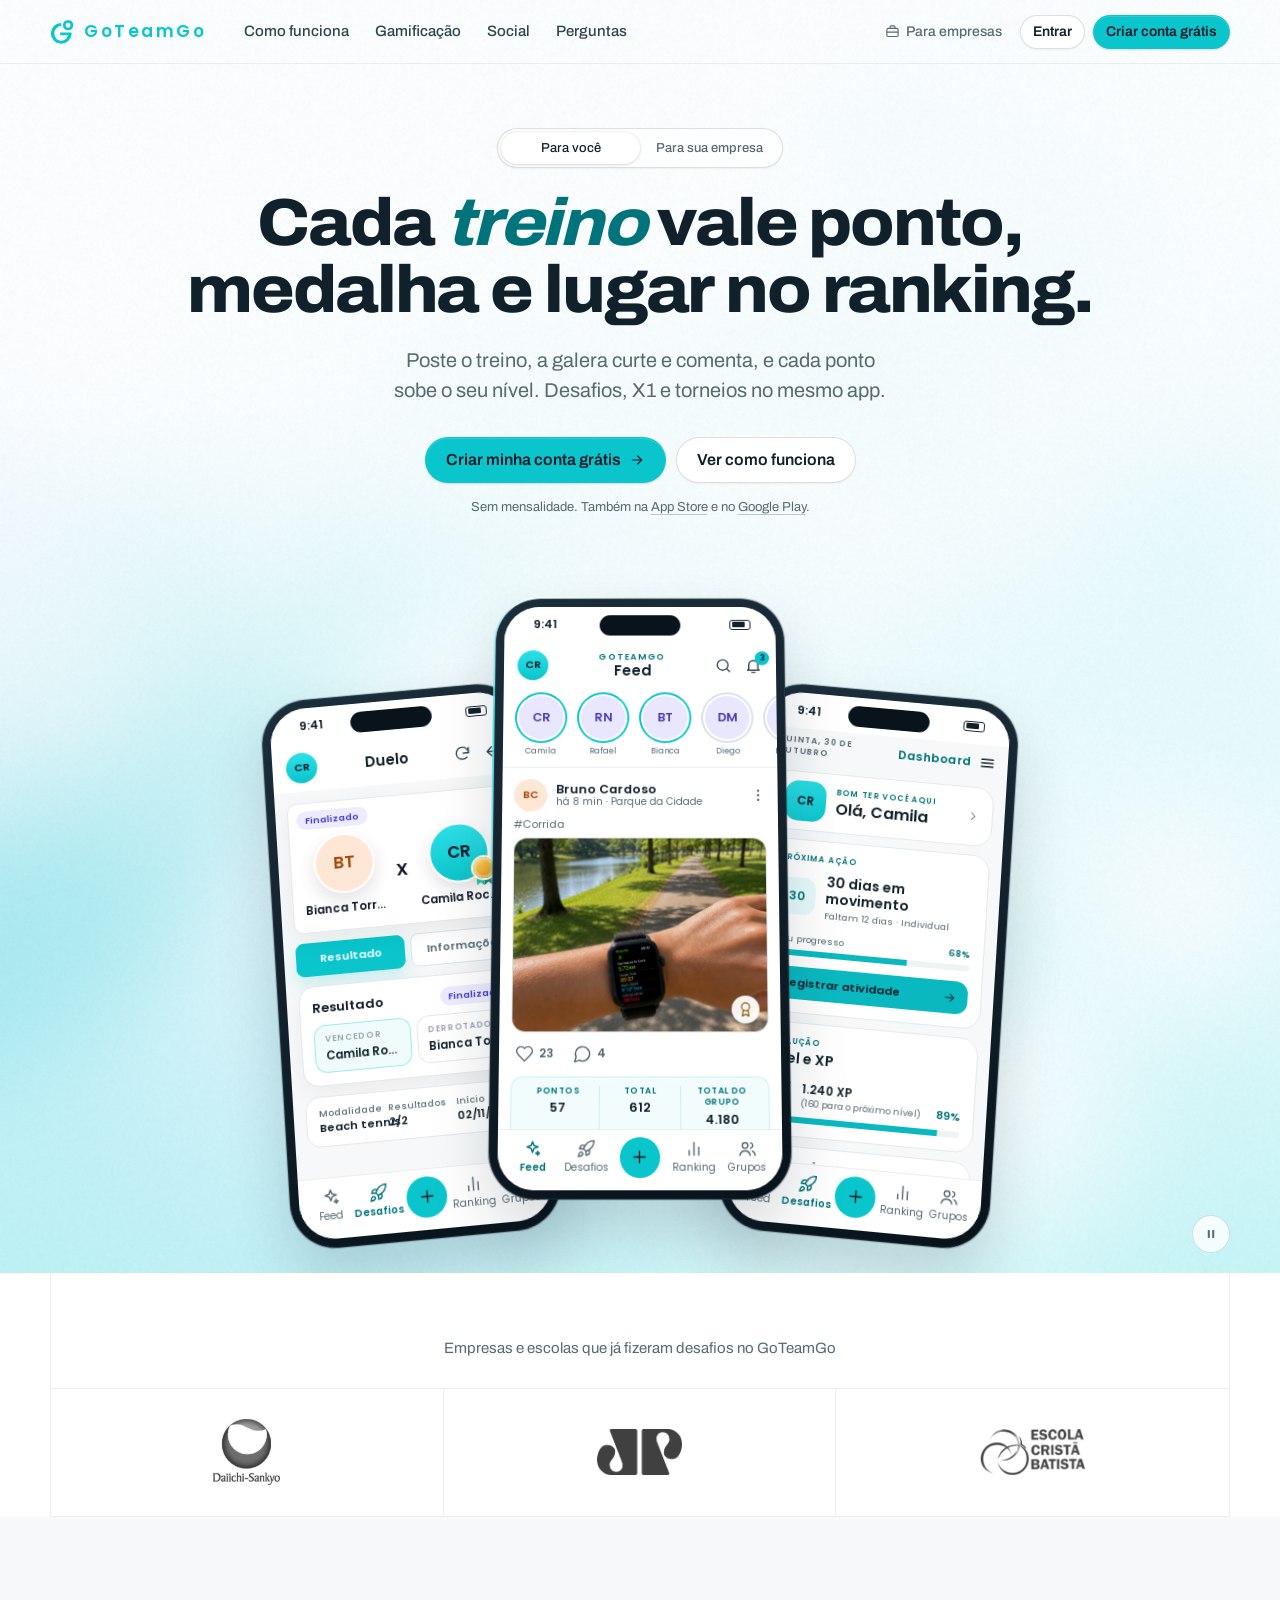
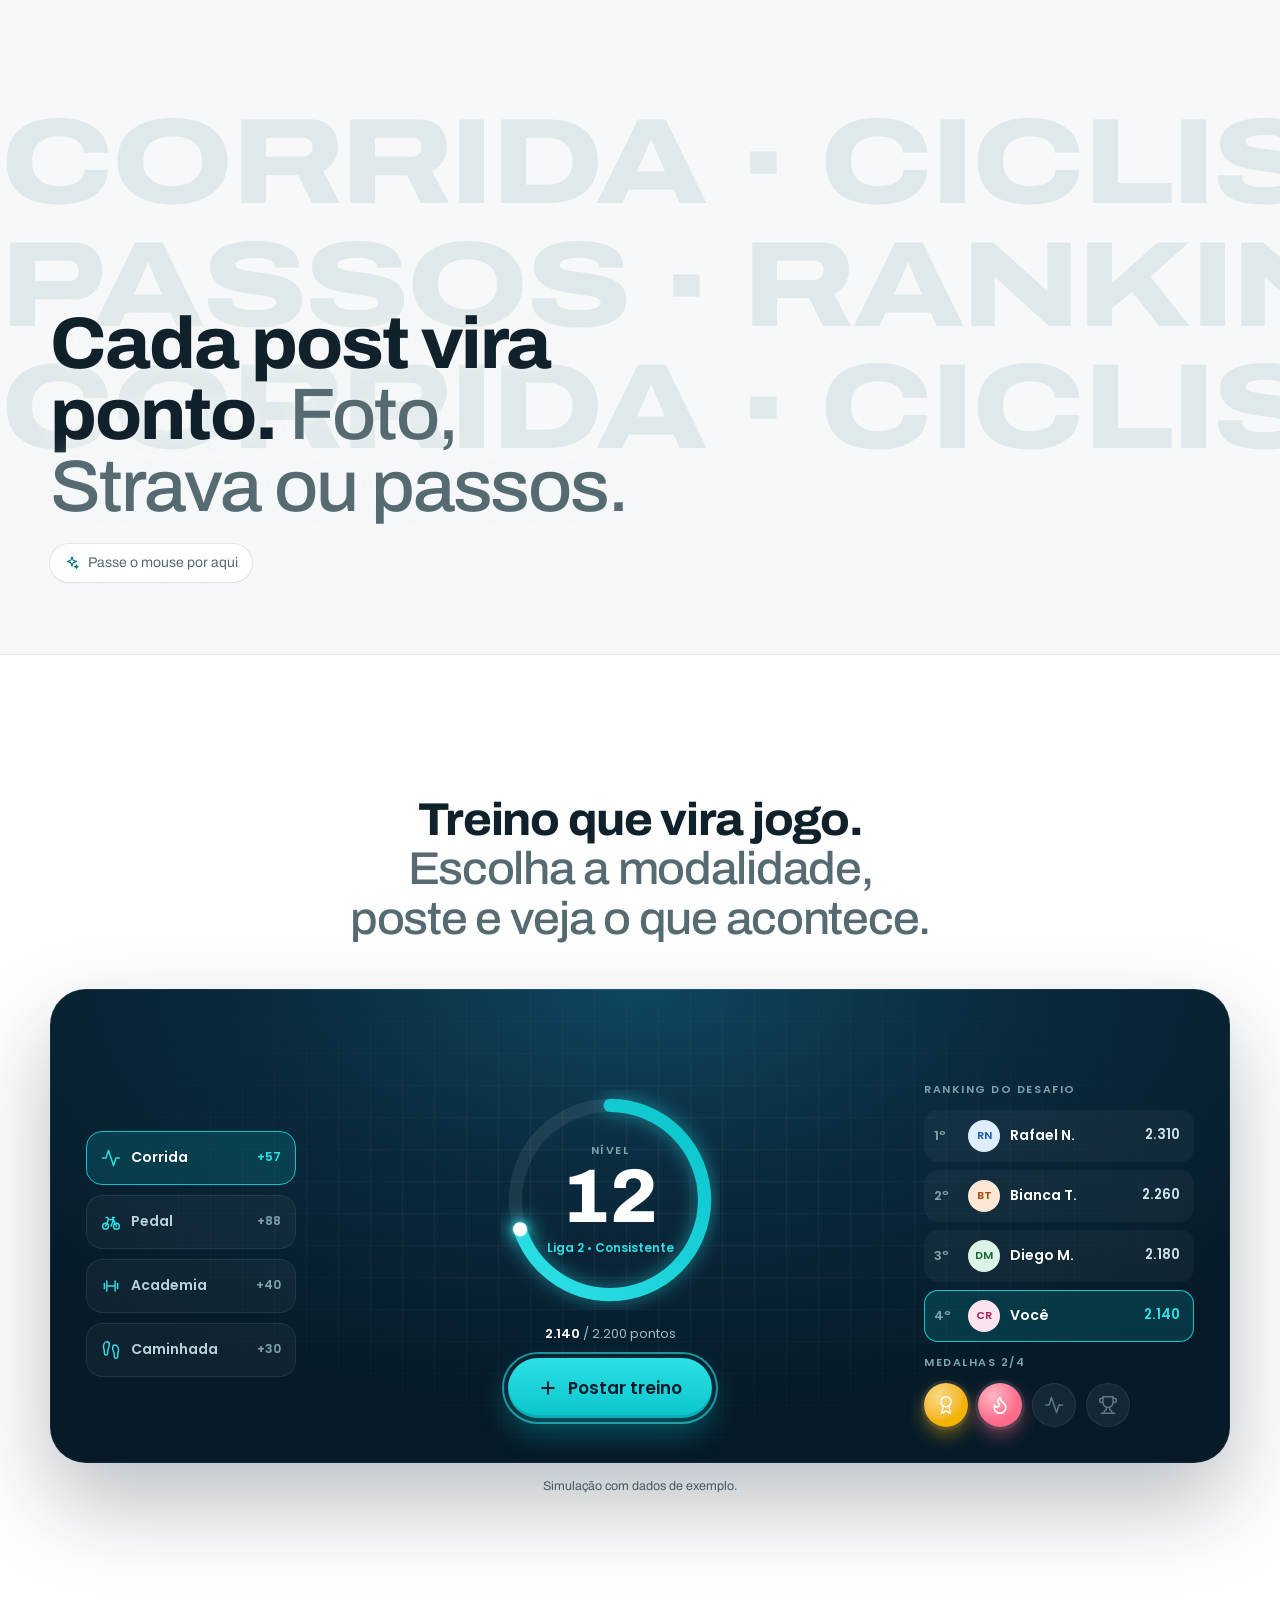
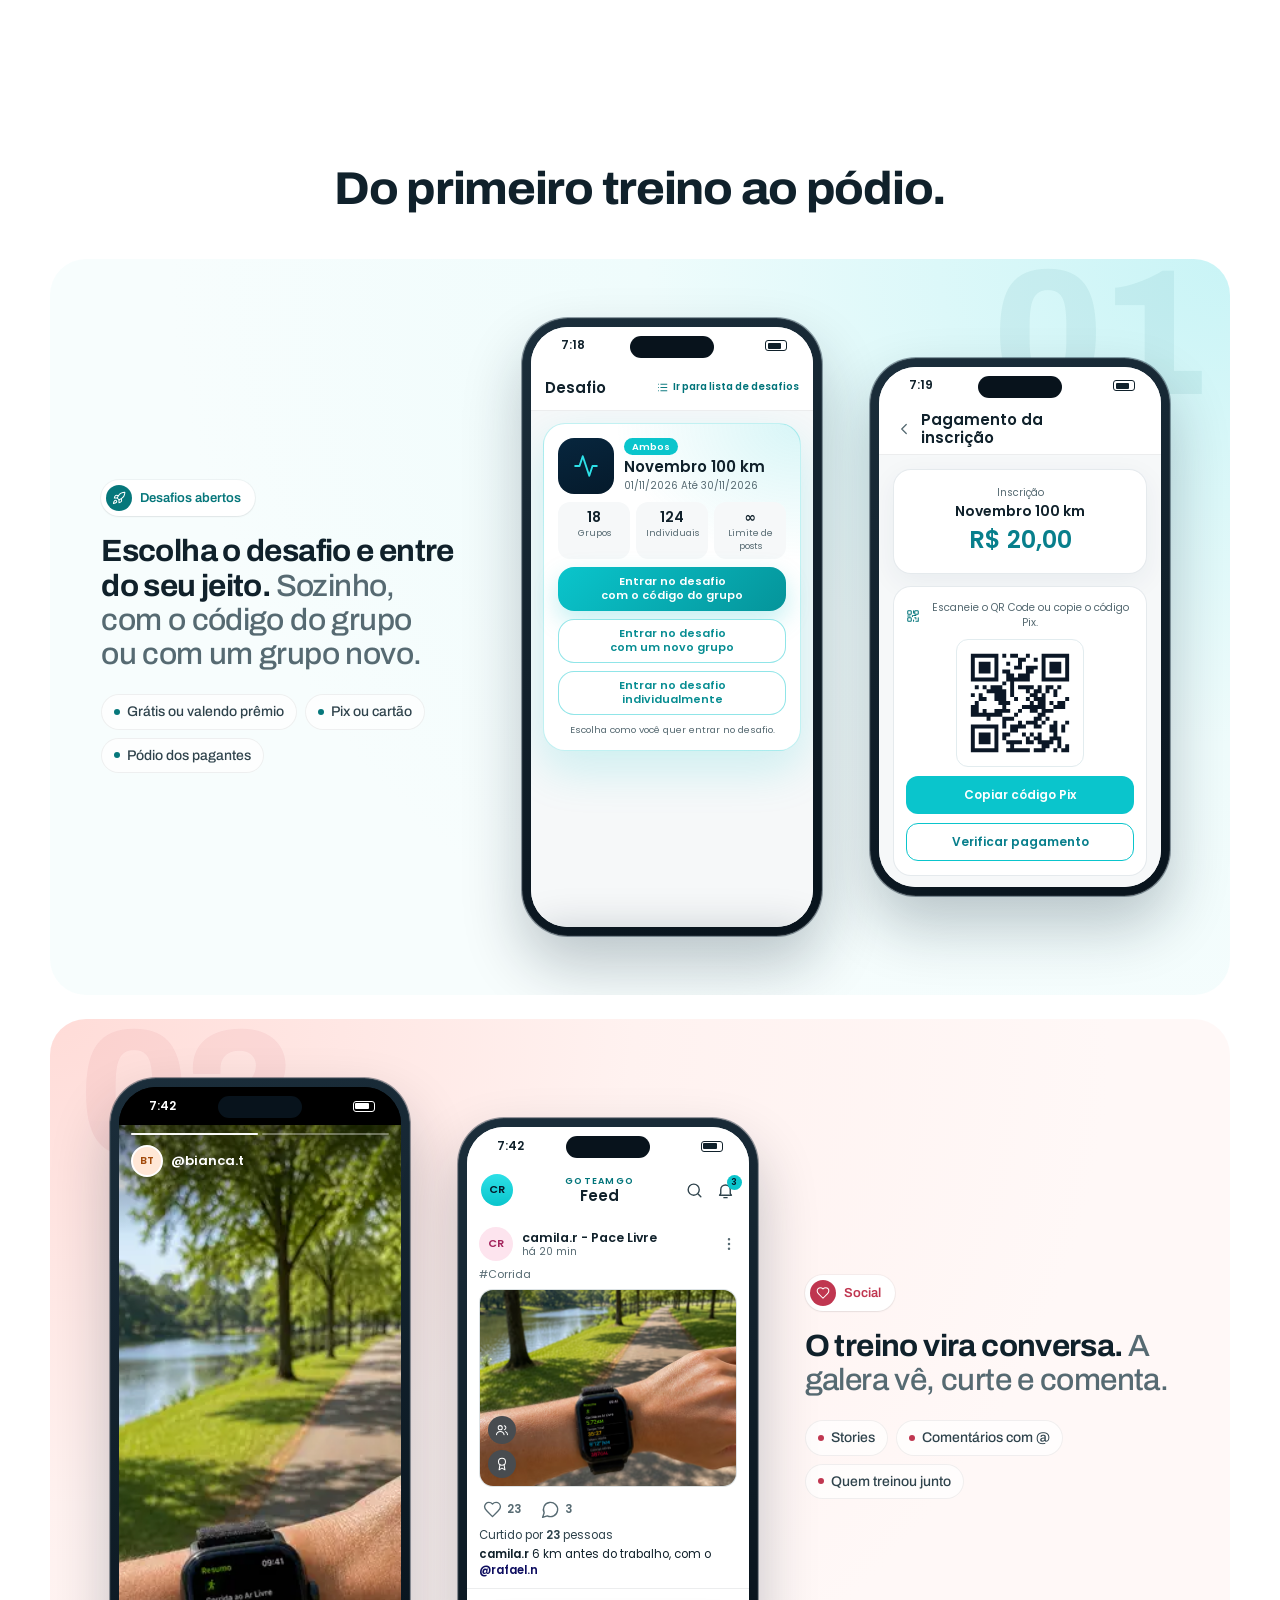
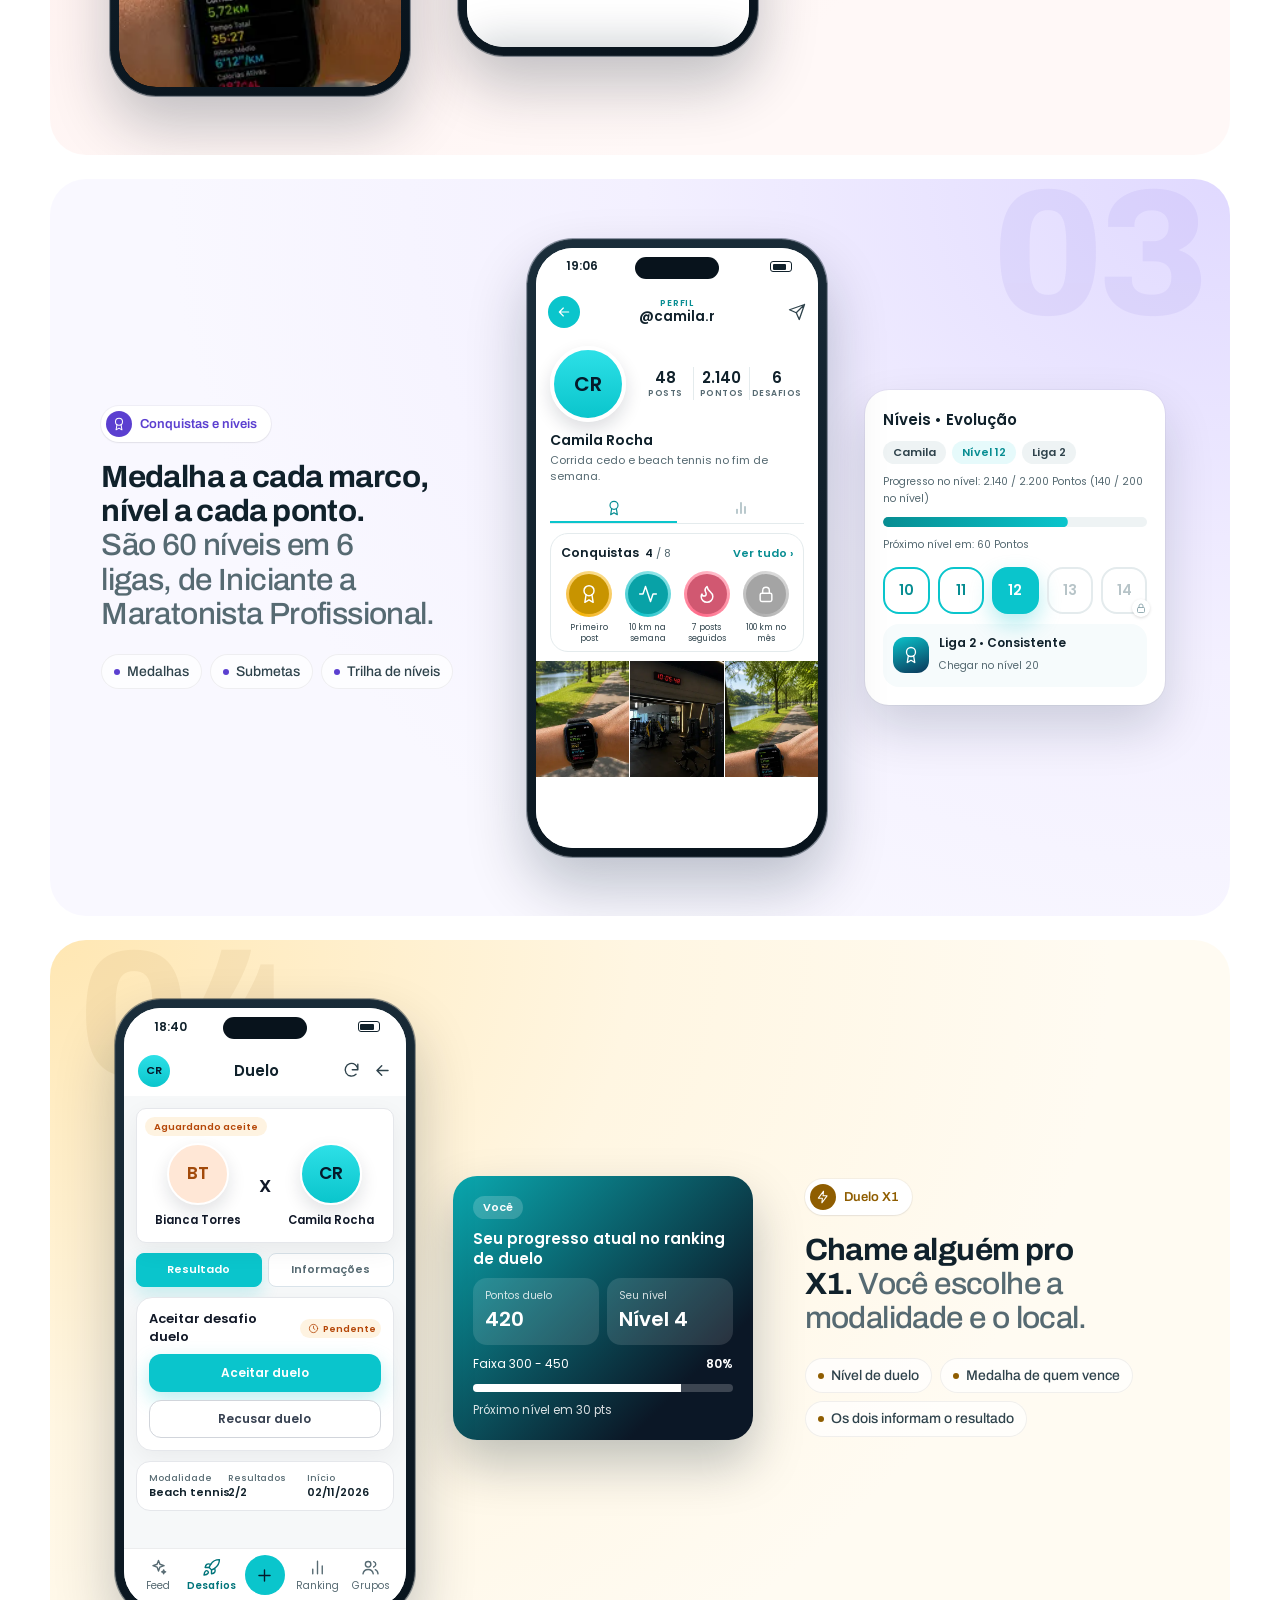
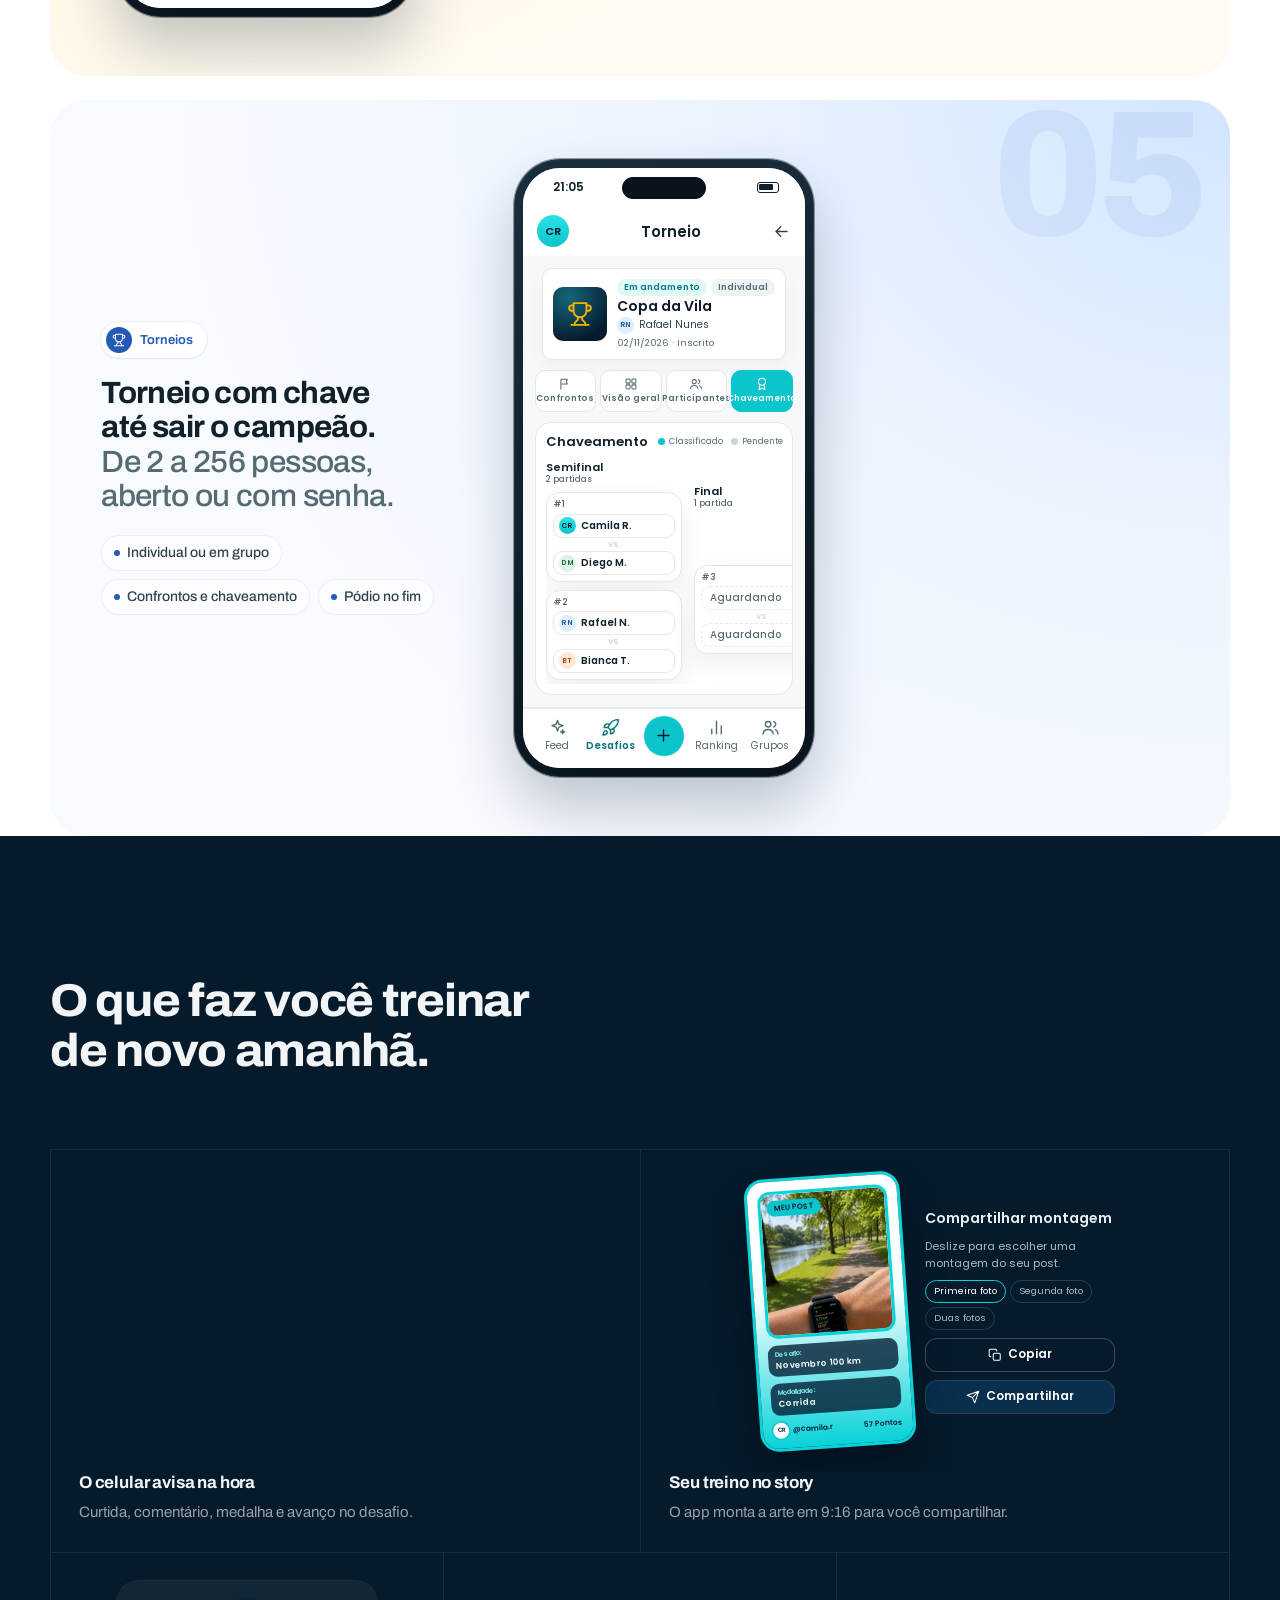
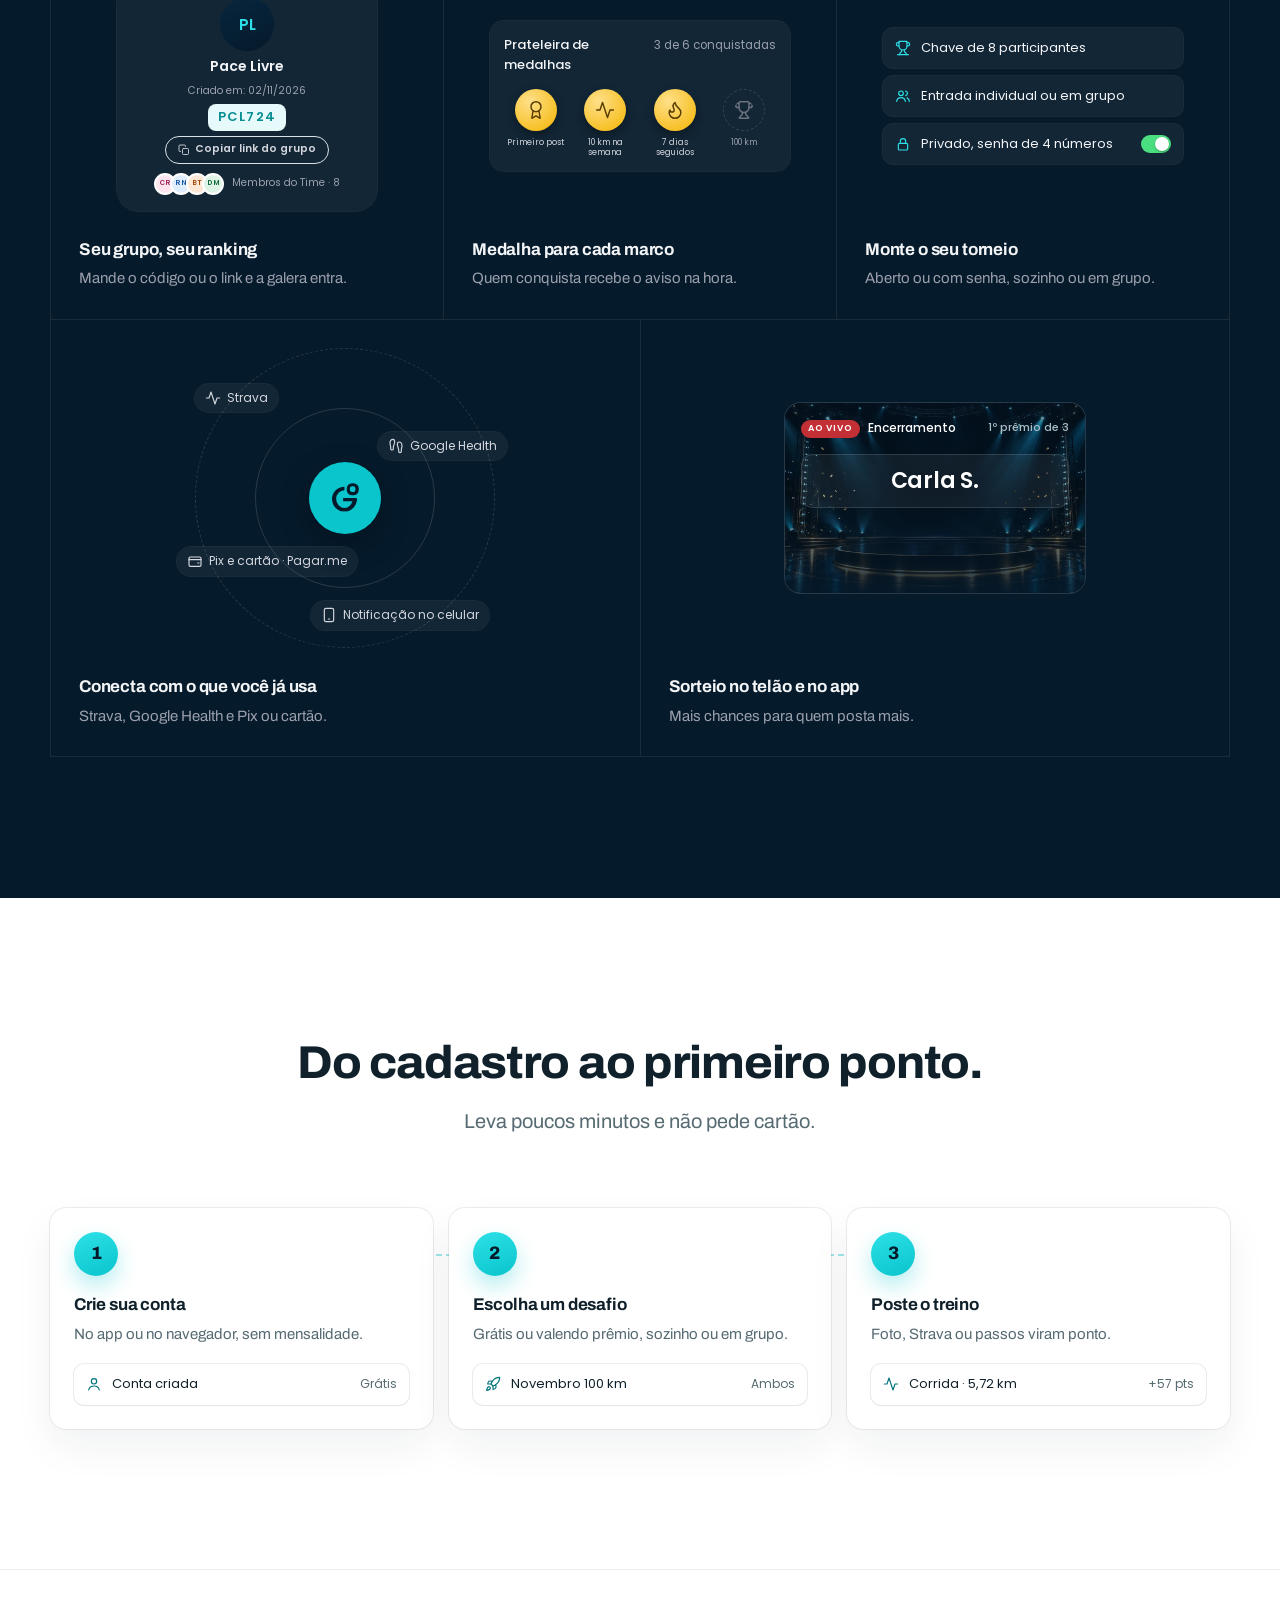
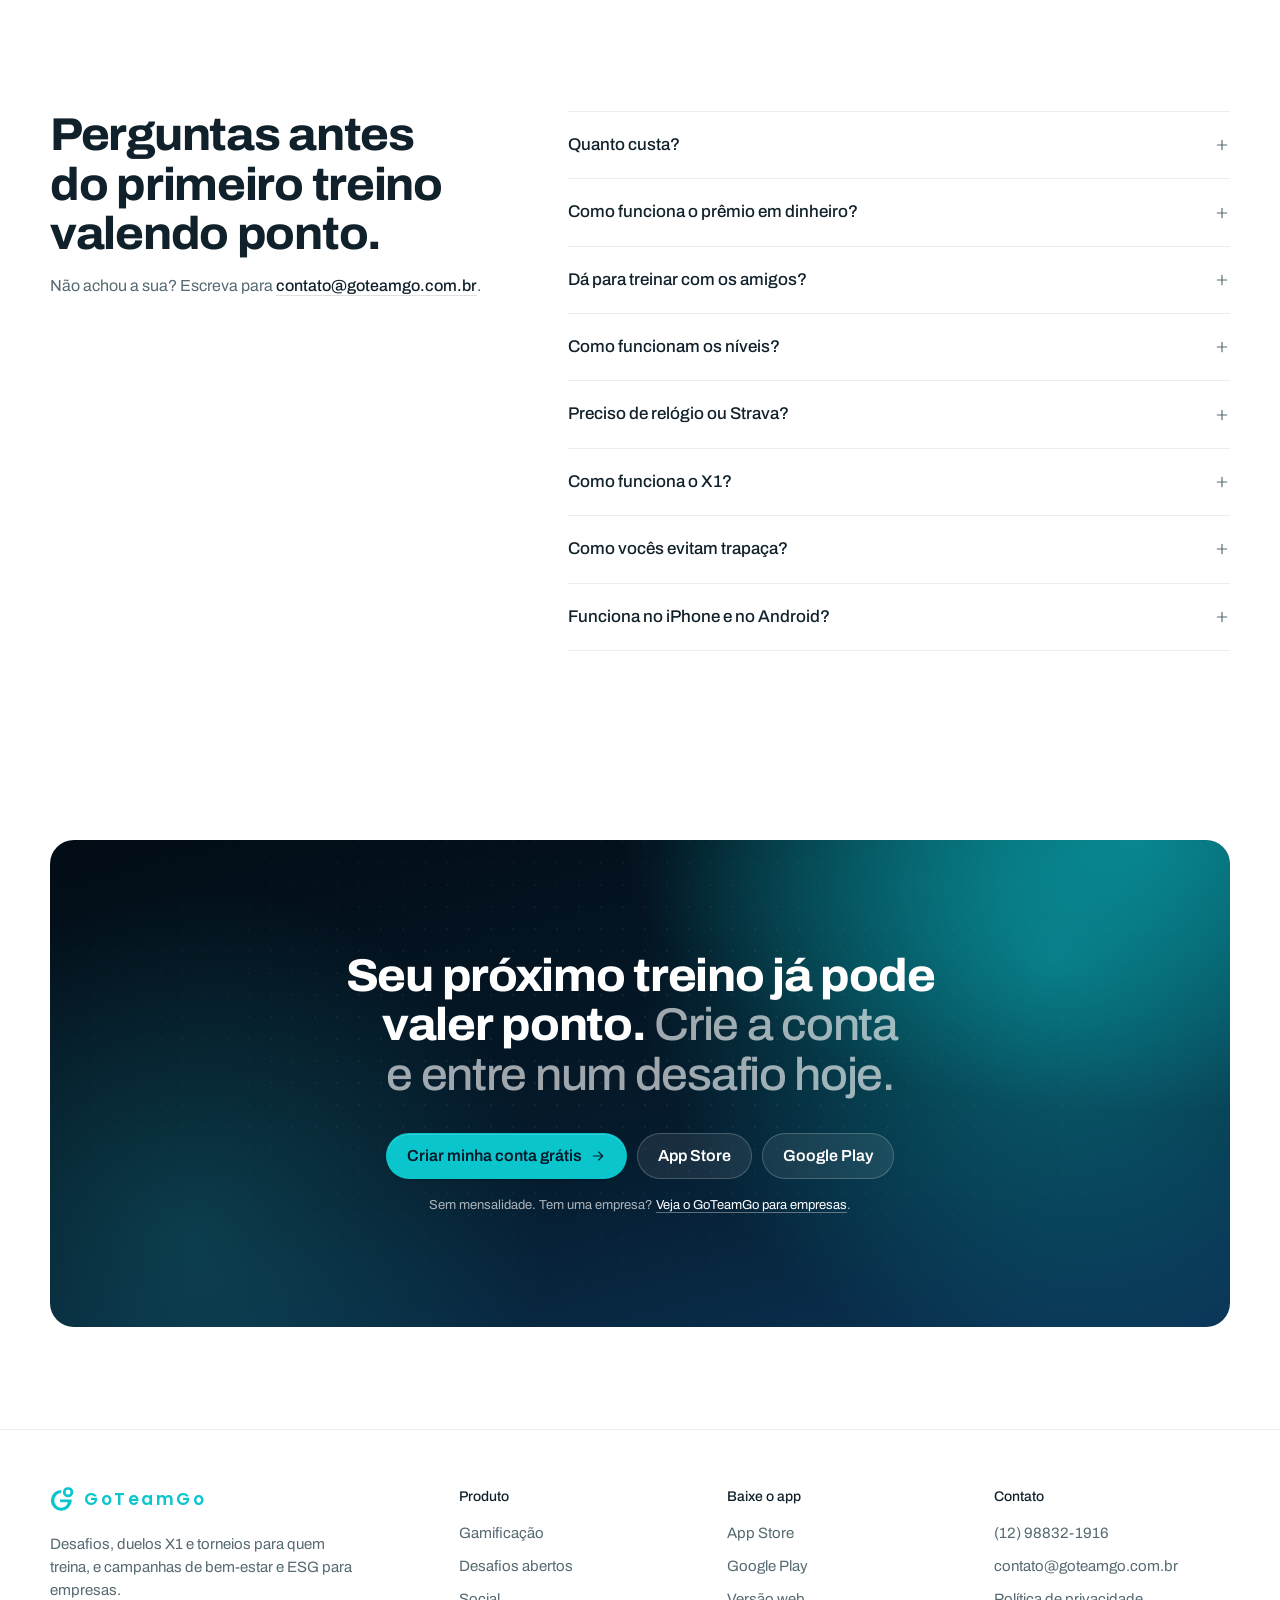
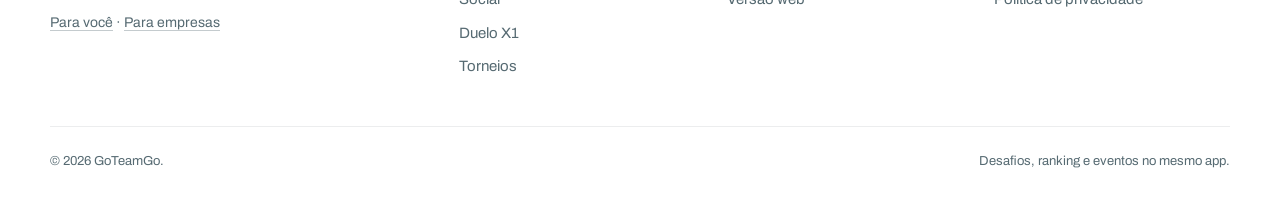
==== commit 9d6f660e: "Prévia: tour da versão para você em painéis, passos e rodapé" ====
--- a/index.html
+++ b/index.html
@@ -458,10 +458,10 @@
       <div class="container">
         <div class="rail">
           <div data-for="voce">
-          <div class="section-head tour-head">
+          <div class="section-head tour-head tour-head--center">
             <h2 class="h2" data-words>Do primeiro treino ao pódio.</h2>
           </div>
-          <div class="tour" data-tour>
+          <div class="tour tour--feats" data-tour>
             <nav class="tour__nav" aria-label="Partes do app">
               <div class="tour__sticky">
                 <ul class="tour__list">
@@ -476,9 +476,11 @@
             <div class="tour__chapters">
 
               <!-- Capítulo 1: desafio aberto (single-challenge.f7 + folha pago/grátis de enter-with-new-group.f7) e Pix (pagarme-payment.f7) -->
-              <article class="chapter" id="desafios" aria-labelledby="cap-v1">
+              <article class="chapter feat feat--teal" id="desafios" aria-labelledby="cap-v1" data-n="01">
                 <div class="chapter__head">
+                  <span class="feat__eyebrow"><i><svg class="i" aria-hidden="true"><use href="#i-rocket"/></svg></i>Desafios abertos</span>
                   <h3 class="h3" id="cap-v1" data-words>Escolha o desafio e entre do seu jeito. <span class="soft">Sozinho, com o código do grupo ou com um grupo novo.</span></h3>
+                  <ul class="feat__chips"><li>Grátis ou valendo prêmio</li><li>Pix ou cartão</li><li>Pódio dos pagantes</li></ul>
                 </div>
                 <div class="chapter__stage dots-bg">
                   <div class="duo" data-scene="challenge">
@@ -536,9 +538,11 @@
               </article>
 
               <!-- Capítulo: social. Visualizador de stories (home.f7:3161-3290) e post com a gaveta de comentários (modal_comments.f7) -->
-              <article class="chapter" id="social" aria-labelledby="cap-vs">
+              <article class="chapter feat feat--coral" id="social" aria-labelledby="cap-vs" data-n="02">
                 <div class="chapter__head">
-                  <h3 class="h3" id="cap-vs" data-words>O treino vira conversa. <span class="soft">Story, curtida, comentário e a marcação de quem treinou junto.</span></h3>
+                  <span class="feat__eyebrow"><i><svg class="i" aria-hidden="true"><use href="#i-heart"/></svg></i>Social</span>
+                  <h3 class="h3" id="cap-vs" data-words>O treino vira conversa. <span class="soft">A galera vê, curte e comenta.</span></h3>
+                  <ul class="feat__chips"><li>Stories</li><li>Comentários com @</li><li>Quem treinou junto</li></ul>
                 </div>
                 <div class="chapter__stage dots-bg">
                   <div class="duo" data-scene="social">
@@ -587,9 +591,11 @@
               </article>
 
               <!-- Capítulo: conquistas e níveis. Perfil (users-profile.f7) e Trilha de Evolução (timeline.f7) -->
-              <article class="chapter" id="conquistas" aria-labelledby="cap-vc">
+              <article class="chapter feat feat--violet" id="conquistas" aria-labelledby="cap-vc" data-n="03">
                 <div class="chapter__head">
+                  <span class="feat__eyebrow"><i><svg class="i" aria-hidden="true"><use href="#i-award"/></svg></i>Conquistas e níveis</span>
                   <h3 class="h3" id="cap-vc" data-words>Medalha a cada marco, nível a cada ponto. <span class="soft">São 60 níveis em 6 ligas, de Iniciante a Maratonista Profissional.</span></h3>
+                  <ul class="feat__chips"><li>Medalhas</li><li>Submetas</li><li>Trilha de níveis</li></ul>
                 </div>
                 <div class="chapter__stage dots-bg">
                   <div class="stage-split x1-stage" data-scene="trophy">
@@ -644,9 +650,11 @@
               </article>
 
               <!-- Capítulo 2: duelo X1 (x1-single.f7) e o card do ranking de duelo (challenge-for-x1.f7) -->
-              <article class="chapter" id="x1" aria-labelledby="cap-v2">
+              <article class="chapter feat feat--amber" id="x1" aria-labelledby="cap-v2" data-n="04">
                 <div class="chapter__head">
-                  <h3 class="h3" id="cap-v2" data-words>Chame alguém pro X1. <span class="soft">Você escolhe a modalidade e o local, e os duelos sobem o seu nível.</span></h3>
+                  <span class="feat__eyebrow"><i><svg class="i" aria-hidden="true"><use href="#i-bolt"/></svg></i>Duelo X1</span>
+                  <h3 class="h3" id="cap-v2" data-words>Chame alguém pro X1. <span class="soft">Você escolhe a modalidade e o local.</span></h3>
+                  <ul class="feat__chips"><li>Nível de duelo</li><li>Medalha de quem vence</li><li>Os dois informam o resultado</li></ul>
                 </div>
                 <div class="chapter__stage dots-bg">
                   <div class="stage-split x1-stage" data-scene="duel">
@@ -704,9 +712,11 @@
               </article>
 
               <!-- Capítulo 3: torneio, aba Chaveamento (tournaments-single.f7) -->
-              <article class="chapter" id="torneio" aria-labelledby="cap-v3">
+              <article class="chapter feat feat--sky" id="torneio" aria-labelledby="cap-v3" data-n="05">
                 <div class="chapter__head">
+                  <span class="feat__eyebrow"><i><svg class="i" aria-hidden="true"><use href="#i-trophy"/></svg></i>Torneios</span>
                   <h3 class="h3" id="cap-v3" data-words>Torneio com chave até sair o campeão. <span class="soft">De 2 a 256 pessoas, aberto ou com senha.</span></h3>
+                  <ul class="feat__chips"><li>Individual ou em grupo</li><li>Confrontos e chaveamento</li><li>Pódio no fim</li></ul>
                 </div>
                 <div class="chapter__stage dots-bg">
                   <div class="device">
@@ -1370,10 +1380,10 @@
         </div>
         <nav class="footer__col" aria-labelledby="f-produto">
           <h2 id="f-produto">Produto</h2>
-          <ul data-for="voce"><li><a href="#jogo">Gamificação</a></li><li><a href="#desafios">Desafios abertos</a></li><li><a href="#social">Social</a></li><li><a href="#conquistas">Conquistas</a></li><li><a href="#x1">Duelo X1</a></li><li><a href="#torneio">Torneios</a></li><li><a href="#posts">Foto, Strava ou passos</a></li></ul>
+          <ul data-for="voce"><li><a href="#jogo">Gamificação</a></li><li><a href="#desafios">Desafios abertos</a></li><li><a href="#social">Social</a></li><li><a href="#x1">Duelo X1</a></li><li><a href="#torneio">Torneios</a></li></ul>
           <ul data-for="empresa"><li><a href="#ranking">Ranking por time</a></li><li><a href="#atividade">Atividade com prova</a></li><li><a href="#painel">Painel do RH</a></li><li><a href="#evento">Dia do evento</a></li></ul>
         </nav>
-        <nav class="footer__col" aria-labelledby="f-solucoes">
+        <nav class="footer__col" aria-labelledby="f-solucoes" data-for="empresa">
           <h2 id="f-solucoes">Soluções</h2>
           <ul><li><a href="https://goteamgo.com.br/gamificacao-corporativa/">Gamificação corporativa</a></li><li><a href="https://goteamgo.com.br/desafios-corporativos/">Desafios corporativos</a></li><li><a href="https://goteamgo.com.br/bem-estar-corporativo/">Bem-estar corporativo</a></li><li><a href="https://goteamgo.com.br/gamificacao-esg/">Gamificação ESG</a></li><li><a href="https://goteamgo.com.br/gamificacao-para-eventos/">Gamificação para eventos</a></li></ul>
         </nav>
--- a/css/landing.css
+++ b/css/landing.css
@@ -2074,6 +2074,57 @@
   .gb-mod em { grid-column: 2; margin-left: 0; font-size: 11.5px; line-height: 1.2; }
 }
 
+/* ---------- Tour da versão "Para você": capítulos em painéis coloridos, em zigue-zague ---------- */
+html:not([data-aud="empresa"]) #produto .rail { border-inline: 0; }
+.tour-head--center { max-width: none; padding-bottom: clamp(28px, 4vw, 44px); text-align: center; }
+.tour--feats { display: block; border-top: 0 !important; }
+.tour--feats .tour__nav { display: none; }
+.tour--feats .tour__chapters { display: grid; gap: clamp(16px, 2vw, 24px); border-left: 0; }
+.tour--feats .chapter {
+  position: relative; isolation: isolate; display: grid; grid-template-columns: minmax(0, 0.72fr) minmax(0, 1.28fr); align-items: center;
+  gap: clamp(20px, 3vw, 40px); padding: clamp(28px, 4vw, 52px); overflow: hidden; border-radius: 36px; background: var(--feat-bg);
+}
+.tour--feats .chapter + .chapter { border-top: 0; }
+.tour--feats .chapter:nth-child(even) { grid-template-columns: minmax(0, 1.28fr) minmax(0, 0.72fr); }
+.tour--feats .chapter:nth-child(even) .chapter__head { order: 2; }
+.tour--feats .chapter__head { max-width: none; padding: 0; }
+.tour--feats .chapter__stage { padding: 8px 0; overflow: visible; border-top: 0; background: none; }
+.tour--feats .h3 { font-size: clamp(1.625rem, 2.4vw, 2.25rem); line-height: 1.12; }
+.feat::before { content: attr(data-n); position: absolute; right: 28px; top: -14px; z-index: -1; font-family: var(--font-display); font-size: clamp(120px, 14vw, 200px); font-weight: 800; line-height: 1; letter-spacing: -0.04em; color: var(--feat-ink); opacity: 0.07; }
+.feat:nth-child(even)::before { right: auto; left: 28px; }
+.feat__eyebrow { display: inline-flex; align-items: center; gap: 8px; margin-bottom: 18px; padding: 5px 14px 5px 5px; border-radius: 999px; background: #fff; color: var(--feat-ink); font-size: 0.8125rem; font-weight: 600; box-shadow: 0 1px 2px rgb(11 13 24 / 0.06), 0 0 0 1px rgb(11 13 24 / 0.04); }
+.feat__eyebrow i { display: grid; place-items: center; width: 26px; height: 26px; border-radius: 50%; background: var(--feat-ink); color: #fff; }
+.feat__eyebrow .i { width: 14px; height: 14px; }
+.feat__chips { display: flex; flex-wrap: wrap; gap: 8px; margin-top: 22px; }
+.feat__chips li { display: inline-flex; align-items: center; gap: 7px; padding: 7px 13px; border-radius: 999px; background: rgb(255 255 255 / 0.72); font-size: 0.875rem; font-weight: 500; color: var(--ink-2); box-shadow: inset 0 0 0 1px rgb(11 13 24 / 0.06); }
+.feat__chips li::before { content: ""; width: 6px; height: 6px; border-radius: 50%; background: var(--feat-ink); }
+.feat--teal { --feat-ink: #06777b; --feat-bg: radial-gradient(90% 120% at 100% 0%, #c9f4f6, #effcfc 55%, #f7fdfd); }
+.feat--coral { --feat-ink: #c03650; --feat-bg: radial-gradient(90% 120% at 0% 0%, #ffdcd8, #fff2f0 55%, #fff8f7); }
+.feat--violet { --feat-ink: #5b3fd0; --feat-bg: radial-gradient(90% 120% at 100% 0%, #e0d9ff, #f3f0ff 55%, #f9f8ff); }
+.feat--amber { --feat-ink: #8f5d00; --feat-bg: radial-gradient(90% 120% at 0% 0%, #ffe7b3, #fff6e2 55%, #fffbf2); }
+.feat--sky { --feat-ink: #2459b8; --feat-bg: radial-gradient(90% 120% at 100% 0%, #d2e5ff, #eef5ff 55%, #f7faff); }
+@media (max-width: 1180px) {
+  .tour--feats .chapter, .tour--feats .chapter:nth-child(even) { grid-template-columns: minmax(0, 1fr); }
+  .tour--feats .chapter:nth-child(even) .chapter__head { order: 0; }
+  .tour--feats .chapter__head { max-width: 640px; }
+}
+@media (max-width: 560px) {
+  .tour--feats .chapter { padding: 26px 16px 20px; border-radius: 28px; }
+  .feat::before { right: 14px; font-size: 104px; }
+  .feat:nth-child(even)::before { left: auto; right: 14px; }
+}
+
+/* passos da versão para você: número em destaque, cartão claro que sobe no hover e linha ligando os três */
+[data-for="voce"] .steps { position: relative; }
+[data-for="voce"] .step { position: relative; z-index: 1; background: var(--surface); box-shadow: 0 0 0 1px var(--line), 0 18px 40px rgb(5 26 43 / 0.06); transition: transform 0.3s var(--ease-out), box-shadow 0.3s; }
+[data-for="voce"] .step:hover { transform: translateY(-4px); box-shadow: 0 0 0 1px rgb(10 197 204 / 0.4), 0 24px 50px rgb(10 197 204 / 0.14); }
+[data-for="voce"] .step__num { width: 44px; height: 44px; background: linear-gradient(160deg, #2de0e7, #0ac5cc); color: var(--navy); font-family: var(--font-display); font-size: 1.125rem; font-weight: 800; box-shadow: 0 10px 22px rgb(10 197 204 / 0.3); }
+@media (min-width: 961px) {
+  [data-for="voce"] .steps::before { content: ""; position: absolute; left: 14%; right: 14%; top: 46px; border-top: 2px dashed rgb(10 197 204 / 0.4); }
+  /* rodapé da versão para você: três colunas depois da marca */
+  html:not([data-aud="empresa"]) .footer__grid { grid-template-columns: minmax(0, 1.6fr) repeat(3, minmax(0, 1fr)); }
+}
+
 /* ---------- Movimento reduzido e impressão ---------- */
 @media (prefers-reduced-motion: reduce) {
   html { scroll-behavior: auto; }
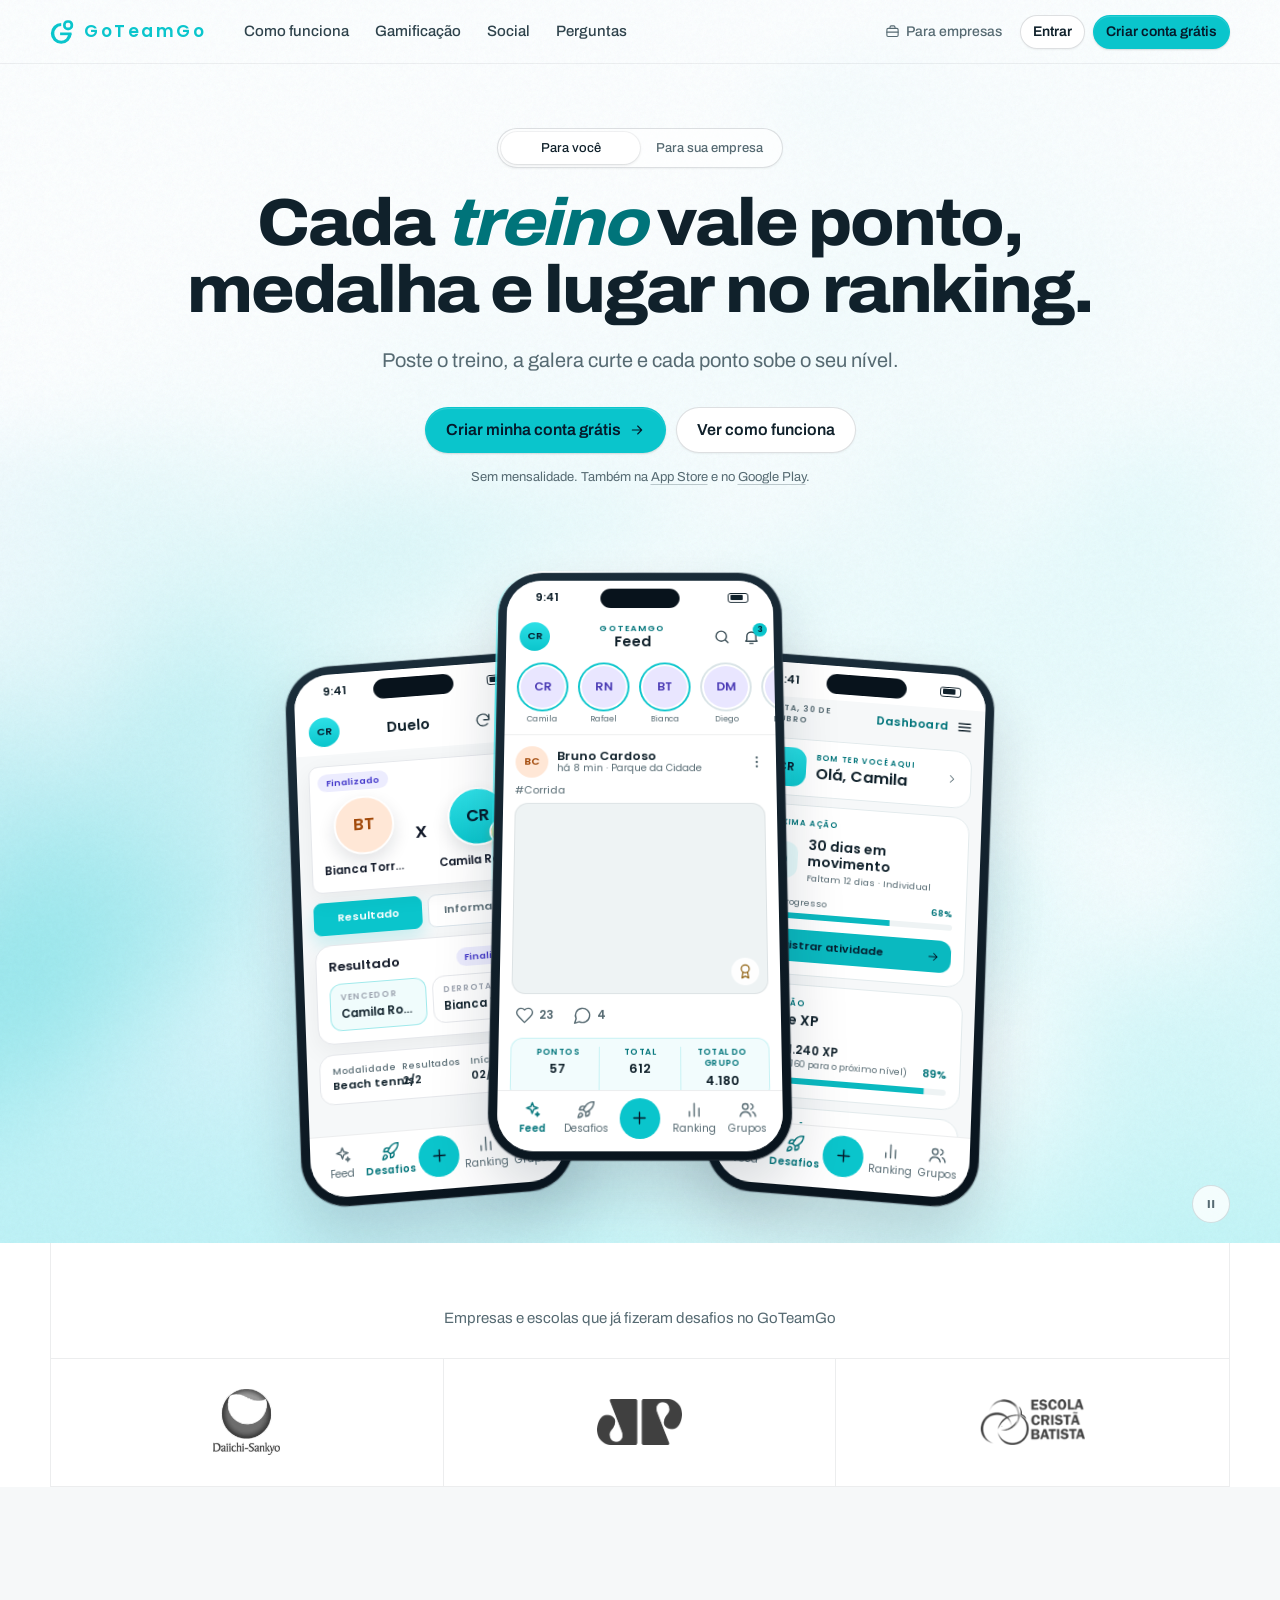
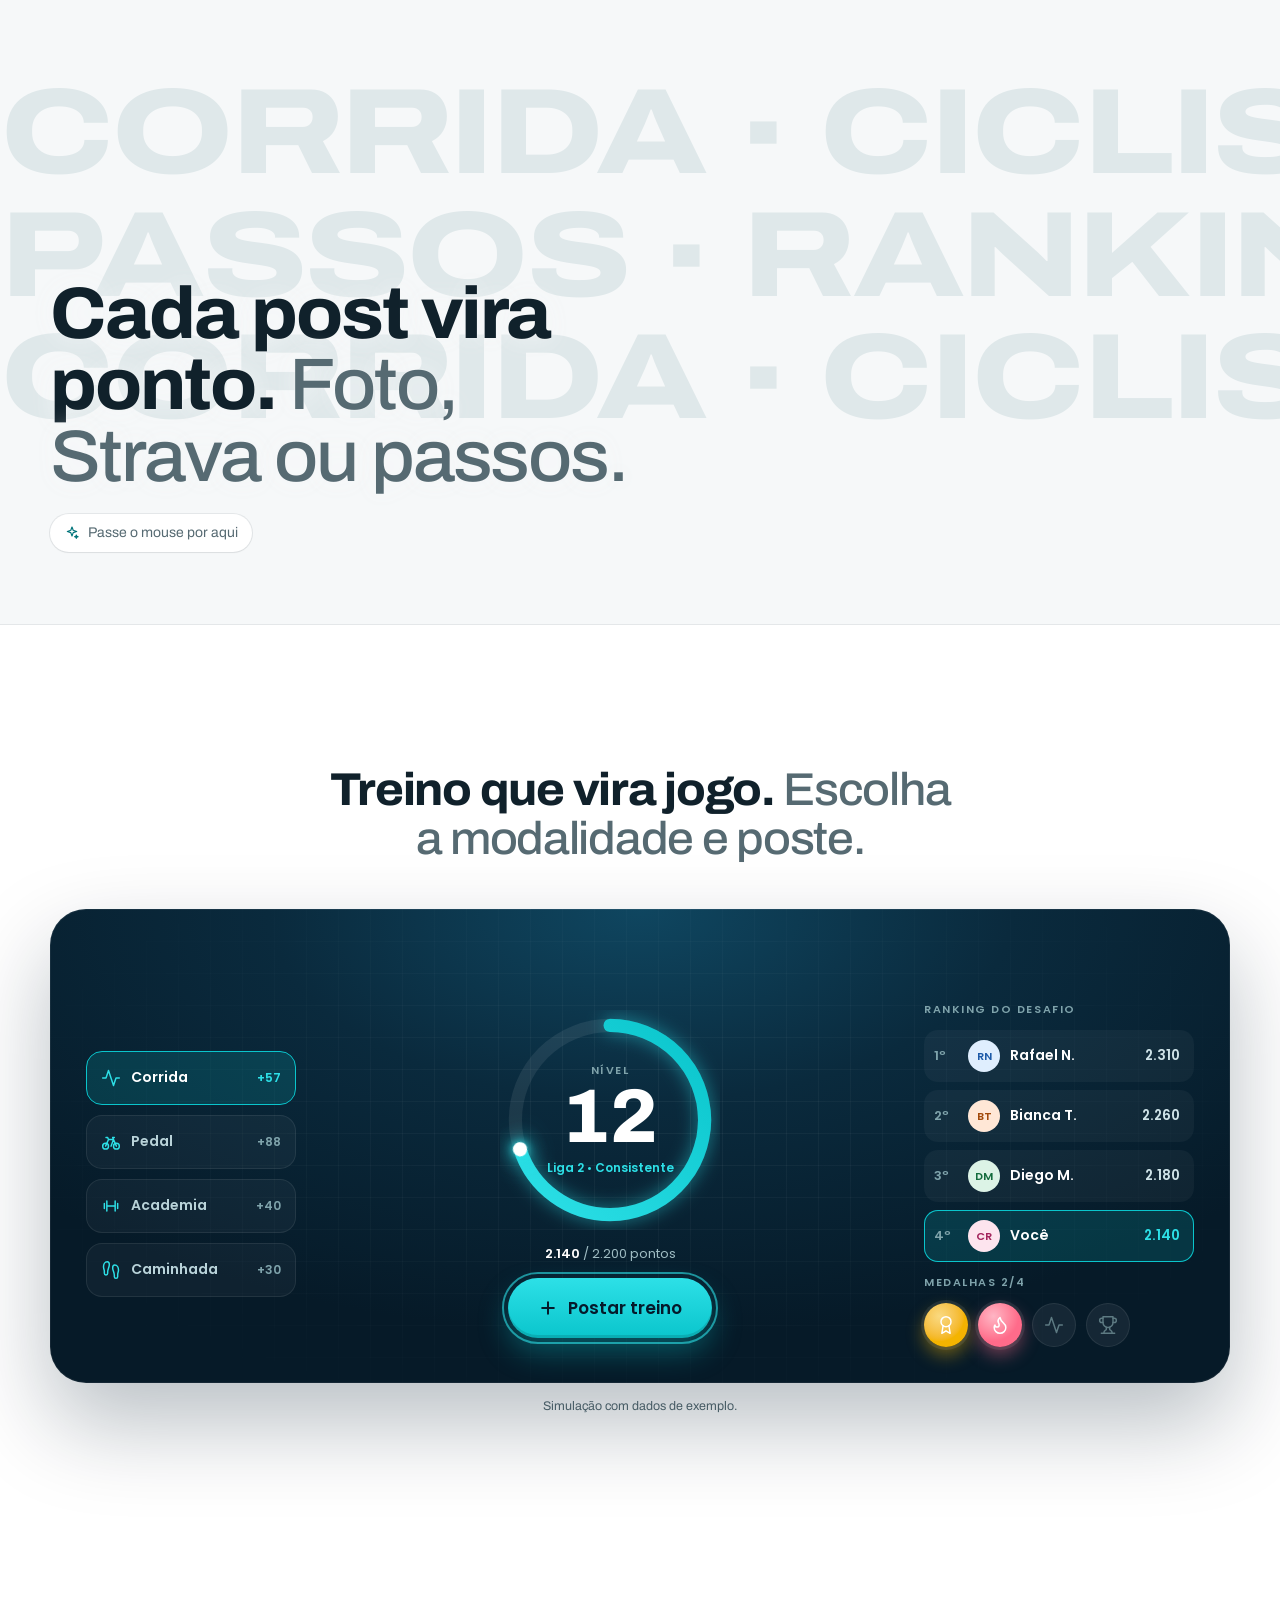
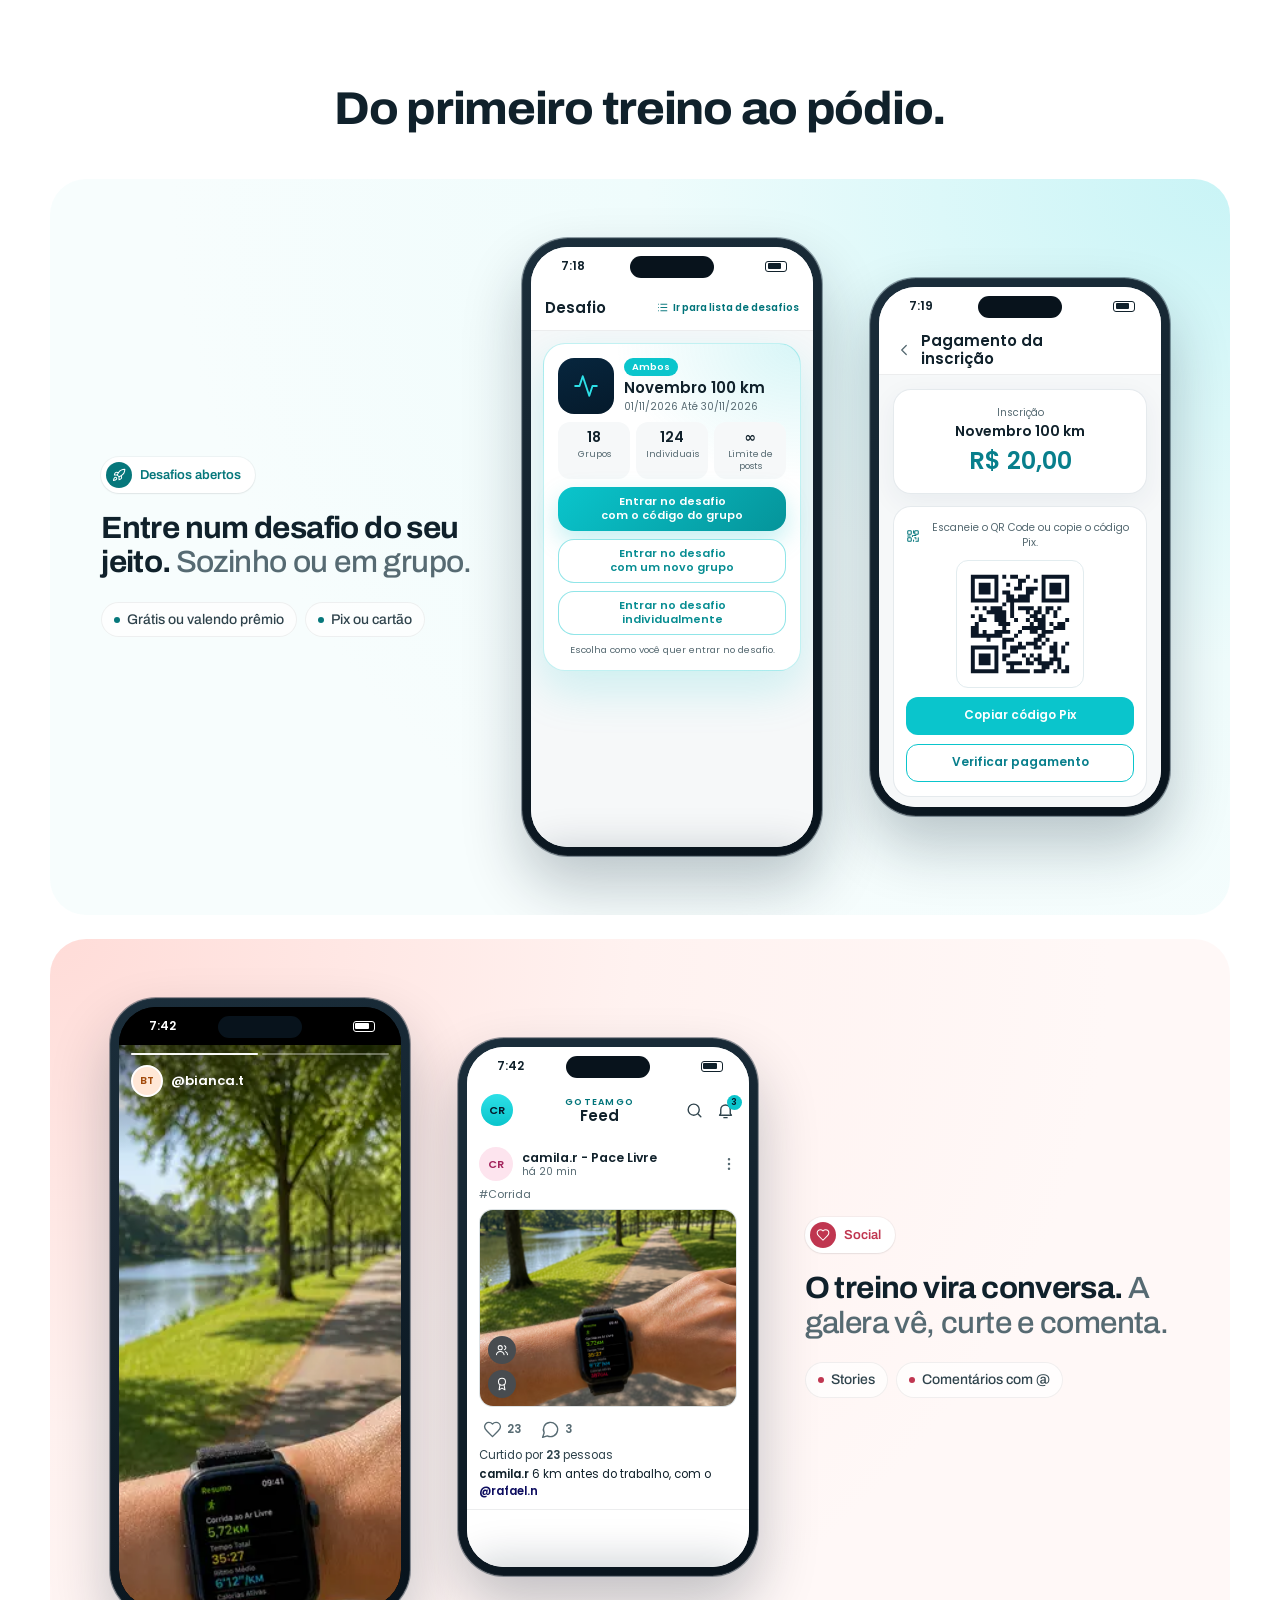
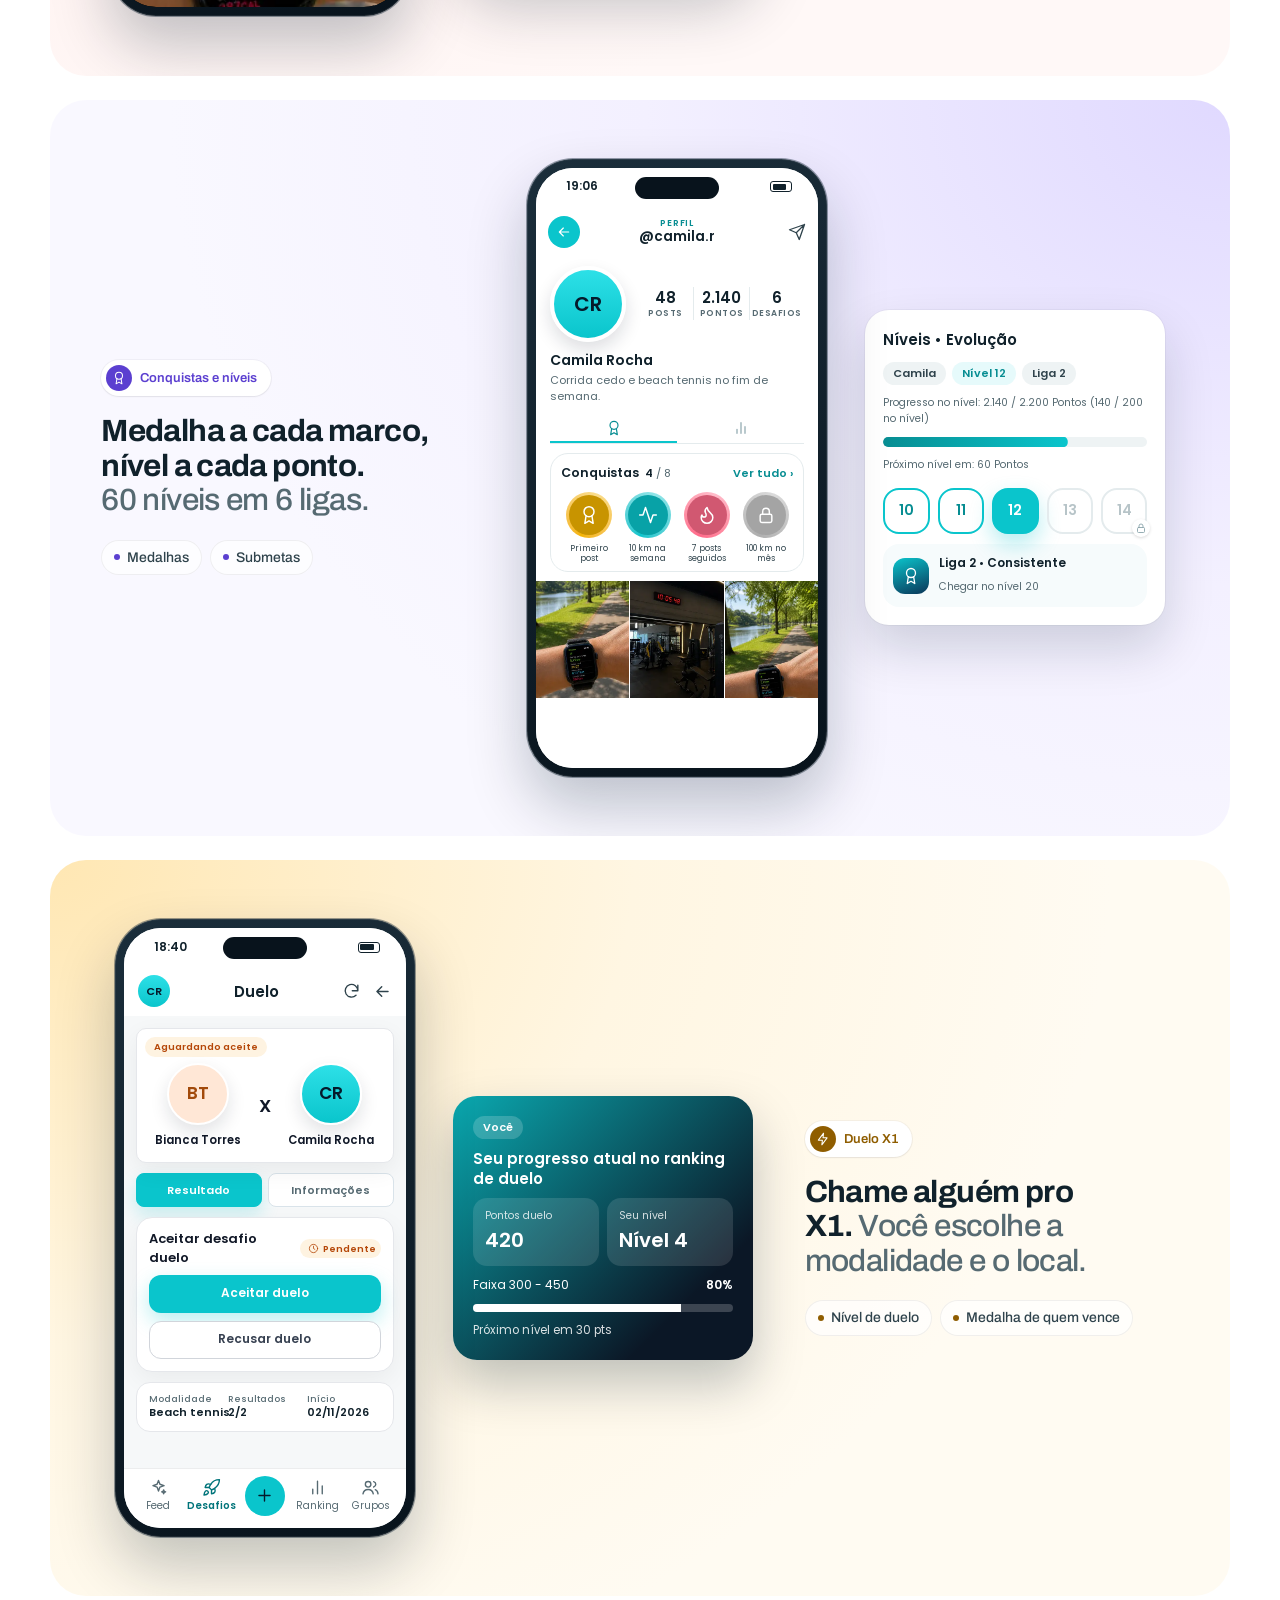
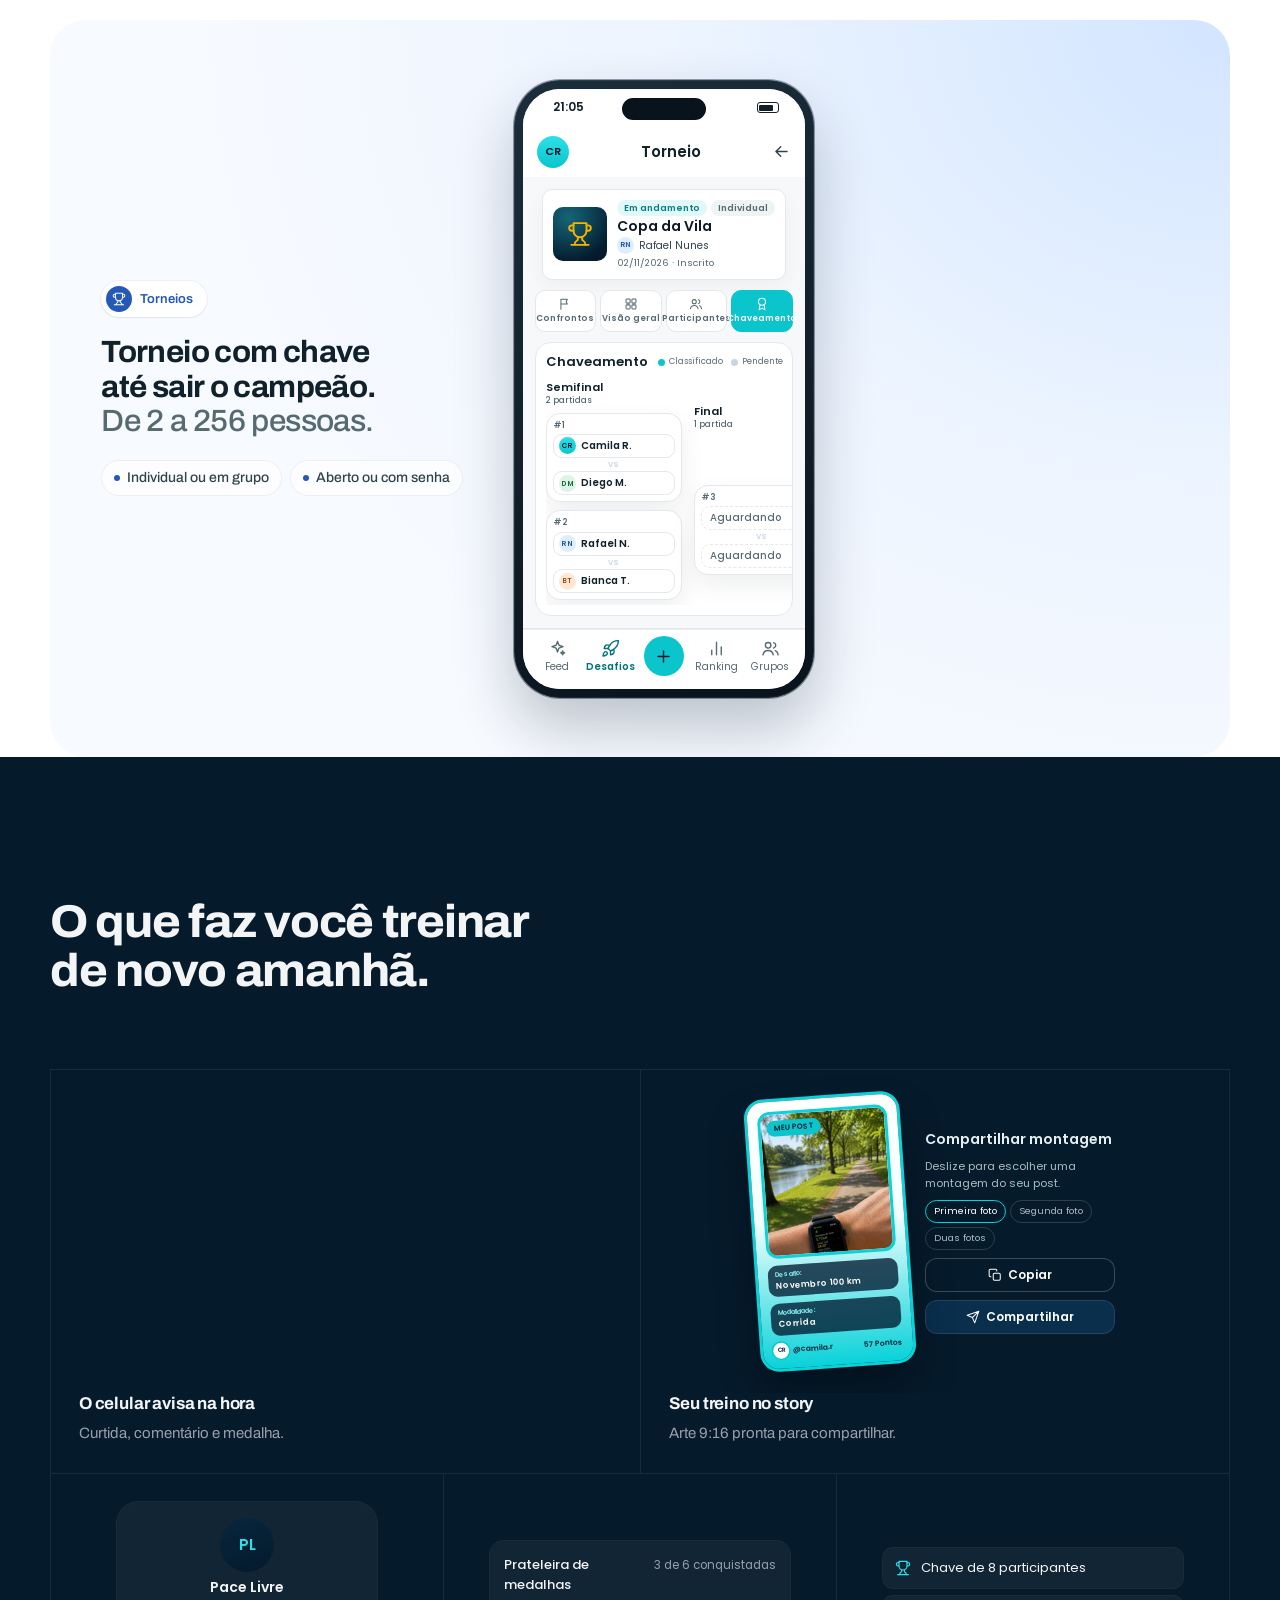
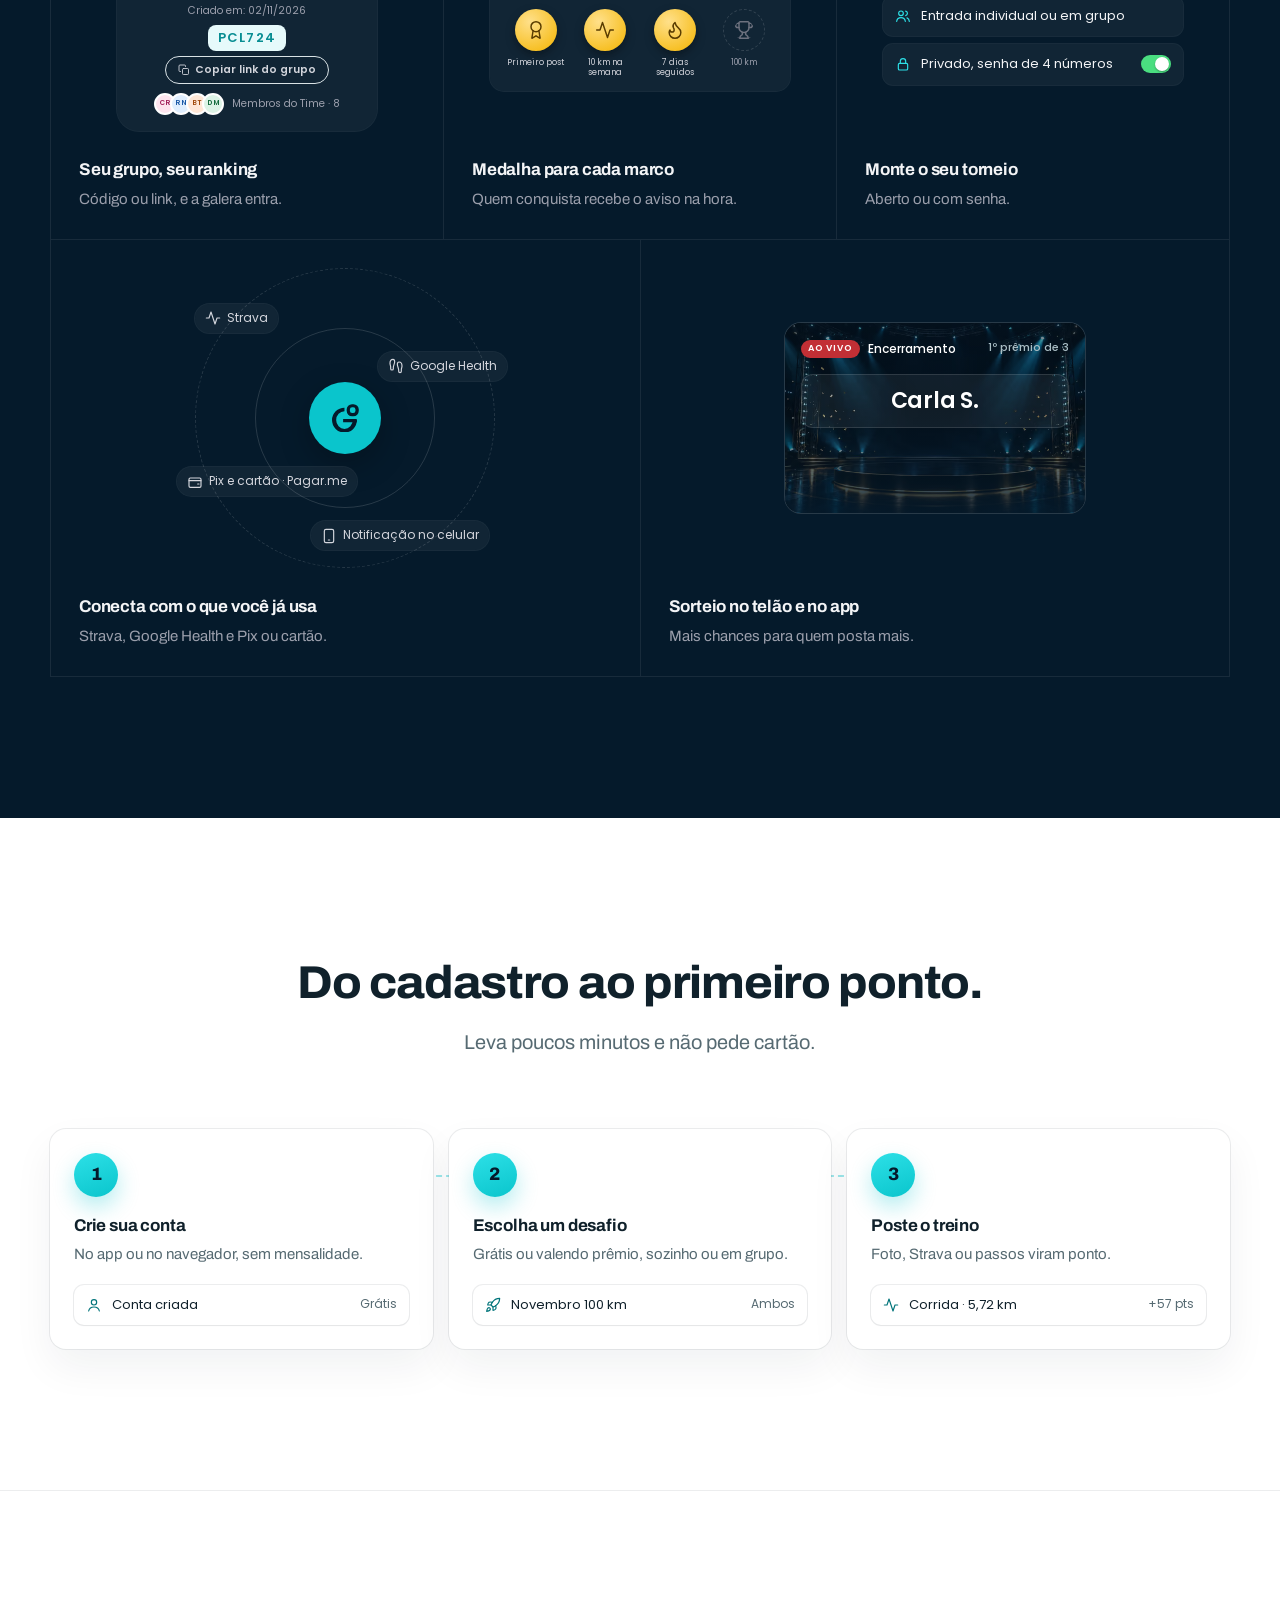
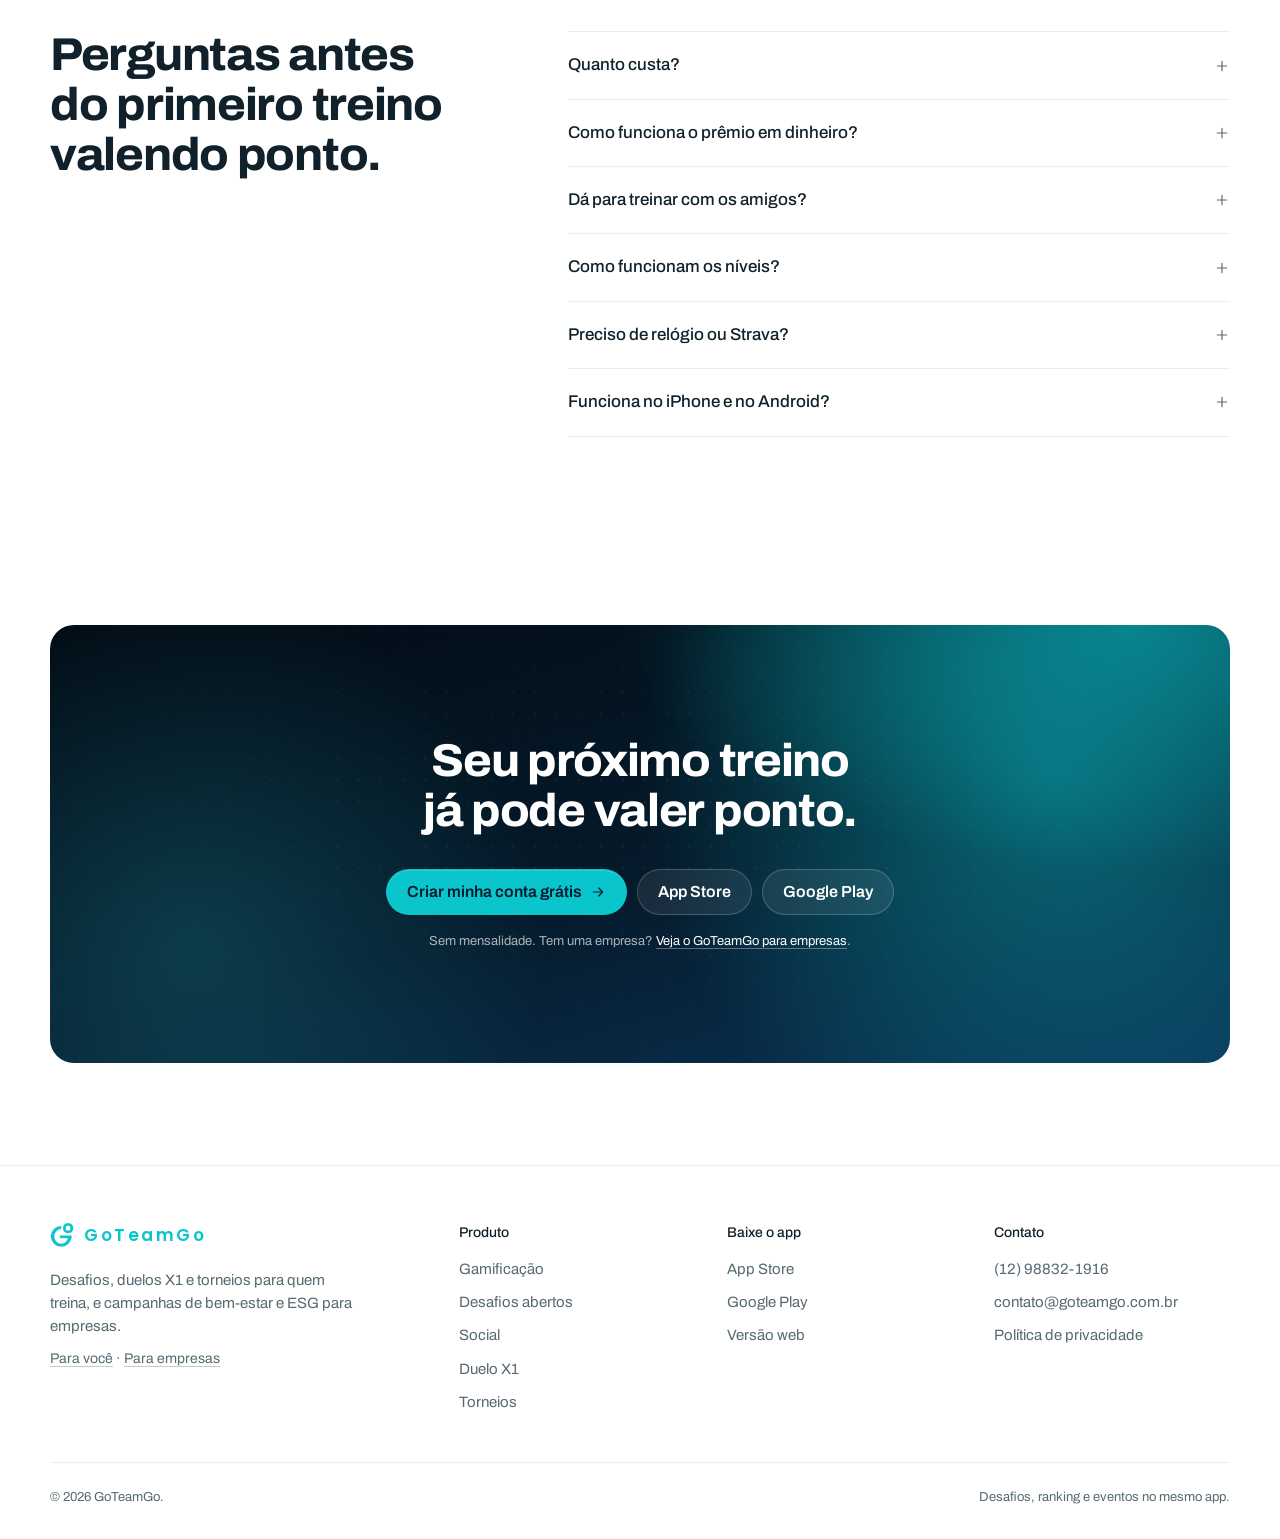
==== commit b573d93c: "Prévia: sem numeração nos painéis e textos mais curtos" ====
--- a/index.html
+++ b/index.html
@@ -45,14 +45,12 @@
     "@context": "https://schema.org",
     "@type": "FAQPage",
     "mainEntity": [
-      { "@type": "Question", "name": "Quanto custa?", "acceptedAnswer": { "@type": "Answer", "text": "Criar a conta e usar o app não custa nada. Alguns desafios cobram inscrição, com o valor definido por quem organiza. Quando o desafio aceita os dois modos, dá para entrar de graça e só não disputar o prêmio." } },
-      { "@type": "Question", "name": "Como funciona o prêmio em dinheiro?", "acceptedAnswer": { "@type": "Answer", "text": "Nos desafios com pódio dos pagantes, o prêmio é a soma das inscrições de quem escolheu pagar e é dividido entre o Top 3 desse ranking. A cobrança acontece no primeiro post, por Pix ou cartão." } },
-      { "@type": "Question", "name": "Dá para treinar com os amigos?", "acceptedAnswer": { "@type": "Answer", "text": "Dá. Crie um grupo e mande o código ou o link, marque no post quem treinou junto e acompanhe o ranking do grupo. Se quiser um confronto direto, chame alguém pro X1." } },
-      { "@type": "Question", "name": "Como funcionam os níveis?", "acceptedAnswer": { "@type": "Answer", "text": "Todo ponto que você soma conta para a sua trilha de evolução: são 60 níveis em 6 ligas, de Iniciante a Maratonista Profissional. Os duelos X1 têm um nível próprio, só dos confrontos." } },
-      { "@type": "Question", "name": "Preciso de relógio ou Strava?", "acceptedAnswer": { "@type": "Answer", "text": "Não. A foto do treino já vale. Quem usa Strava ou Google Health pode importar a atividade ou os passos." } },
-      { "@type": "Question", "name": "Como funciona o X1?", "acceptedAnswer": { "@type": "Answer", "text": "Você escolhe a pessoa, a modalidade e o local e manda o desafio. Depois do confronto, cada um informa quem venceu. Se os resultados não batem, quem administra o duelo decide." } },
-      { "@type": "Question", "name": "Como vocês evitam trapaça?", "acceptedAnswer": { "@type": "Answer", "text": "Cada desafio escolhe a prova: foto no local, foto tirada na hora, início e fim da atividade, Strava ou passos do Google Health. Os posts passam por aprovação manual, automática ou pela IA, e qualquer pessoa pode denunciar um post." } },
-      { "@type": "Question", "name": "Funciona no iPhone e no Android?", "acceptedAnswer": { "@type": "Answer", "text": "Funciona. Tem app na App Store e no Google Play, e também abre no navegador do celular." } }
+      { "@type": "Question", "name": "Quanto custa?", "acceptedAnswer": { "@type": "Answer", "text": "Criar a conta e usar o app não custa nada. Alguns desafios cobram inscrição, e quando aceitam os dois modos dá para entrar de graça sem disputar o prêmio." } },
+      { "@type": "Question", "name": "Como funciona o prêmio em dinheiro?", "acceptedAnswer": { "@type": "Answer", "text": "Quem paga a inscrição disputa o pódio dos pagantes. O prêmio é a soma das inscrições, dividido entre o Top 3, e a cobrança é no primeiro post, por Pix ou cartão." } },
+      { "@type": "Question", "name": "Dá para treinar com os amigos?", "acceptedAnswer": { "@type": "Answer", "text": "Dá. Crie um grupo, mande o código ou o link e acompanhem o ranking do grupo. Ou chame alguém pro X1." } },
+      { "@type": "Question", "name": "Como funcionam os níveis?", "acceptedAnswer": { "@type": "Answer", "text": "Todo ponto conta para a sua trilha: são 60 níveis em 6 ligas, de Iniciante a Maratonista Profissional." } },
+      { "@type": "Question", "name": "Preciso de relógio ou Strava?", "acceptedAnswer": { "@type": "Answer", "text": "Não. A foto do treino já vale. Strava e Google Health são opcionais." } },
+      { "@type": "Question", "name": "Funciona no iPhone e no Android?", "acceptedAnswer": { "@type": "Answer", "text": "Funciona. Tem app na App Store e no Google Play, e também abre no navegador." } }
     ]
   }
   </script>
@@ -175,7 +173,7 @@
           <a class="aud__opt aud__opt--empresa" href="#empresas" data-aud-link="empresa">Para sua empresa</a>
         </div>
         <h1 class="display hero__title" id="hero-title"><span data-for="voce"><span class="w" style="--i:0">Cada</span> <span class="w" style="--i:1"><span class="rotator" data-words="treino|corrida|pedalada|caminhada|série|braçada"><span class="rotator__word">treino</span></span></span> <span class="w" style="--i:2">vale</span> <span class="w" style="--i:3">ponto,</span> <span class="w" style="--i:4">medalha</span> <span class="w" style="--i:5">e</span> <span class="w" style="--i:6">lugar</span> <span class="w" style="--i:7">no</span> <span class="w" style="--i:8">ranking.</span></span><span data-for="empresa"><span class="w" style="--i:0">A</span> <span class="w" style="--i:1">empresa</span> <span class="w" style="--i:2">inteira</span> <span class="w" style="--i:3"><span class="rotator" data-words="correndo,|pedalando,|caminhando,|nadando,|treinando,|se mexendo,"><span class="rotator__word">se mexendo,</span></span></span> <span class="w" style="--i:4">com</span> <span class="w" style="--i:5">ranking</span> <span class="w" style="--i:6">e</span> <span class="w" style="--i:7">medalha.</span></span></h1>
-        <p class="lead hero__lead" data-for="voce">Poste o treino, a galera curte e comenta, e cada ponto sobe o seu nível. Desafios, X1 e torneios no mesmo app.</p>
+        <p class="lead hero__lead" data-for="voce">Poste o treino, a galera curte e cada ponto sobe o seu nível.</p>
         <p class="lead hero__lead" data-for="empresa">Cada treino postado vira ponto para o time. O RH acompanha tudo no painel.</p>
         <div class="hero__ctas" data-for="voce">
           <a class="btn btn--primary btn--lg" href="https://app.goteamgo.com.br/register/" data-track="cta-hero-conta">Criar minha conta grátis <svg class="i i-arrow" aria-hidden="true"><use href="#i-arrow"/></svg></a>
@@ -409,7 +407,7 @@
     <section class="section gm" id="jogo" aria-labelledby="game-title" data-for="voce">
       <div class="container">
         <div class="section-head section-head--center">
-          <h2 class="h2" id="game-title" data-words>Treino que vira jogo. <span class="soft">Escolha a modalidade, poste e veja o que acontece.</span></h2>
+          <h2 class="h2" id="game-title" data-words>Treino que vira jogo. <span class="soft">Escolha a modalidade e poste.</span></h2>
         </div>
         <div class="gb" data-game>
           <span class="gb-sparks" aria-hidden="true"><i style="--x:8%;--d:7s;--t:-0.0s"></i><i style="--x:45%;--d:9s;--t:-1.3s"></i><i style="--x:82%;--d:11s;--t:-2.6s"></i><i style="--x:33%;--d:13s;--t:-3.9s"></i><i style="--x:70%;--d:7s;--t:-5.2s"></i><i style="--x:21%;--d:9s;--t:-6.5s"></i><i style="--x:58%;--d:11s;--t:-7.8s"></i><i style="--x:9%;--d:13s;--t:-9.1s"></i><i style="--x:46%;--d:7s;--t:-10.4s"></i></span>
@@ -476,11 +474,11 @@
             <div class="tour__chapters">
 
               <!-- Capítulo 1: desafio aberto (single-challenge.f7 + folha pago/grátis de enter-with-new-group.f7) e Pix (pagarme-payment.f7) -->
-              <article class="chapter feat feat--teal" id="desafios" aria-labelledby="cap-v1" data-n="01">
+              <article class="chapter feat feat--teal" id="desafios" aria-labelledby="cap-v1">
                 <div class="chapter__head">
                   <span class="feat__eyebrow"><i><svg class="i" aria-hidden="true"><use href="#i-rocket"/></svg></i>Desafios abertos</span>
-                  <h3 class="h3" id="cap-v1" data-words>Escolha o desafio e entre do seu jeito. <span class="soft">Sozinho, com o código do grupo ou com um grupo novo.</span></h3>
-                  <ul class="feat__chips"><li>Grátis ou valendo prêmio</li><li>Pix ou cartão</li><li>Pódio dos pagantes</li></ul>
+                  <h3 class="h3" id="cap-v1" data-words>Entre num desafio do seu jeito. <span class="soft">Sozinho ou em grupo.</span></h3>
+                  <ul class="feat__chips"><li>Grátis ou valendo prêmio</li><li>Pix ou cartão</li></ul>
                 </div>
                 <div class="chapter__stage dots-bg">
                   <div class="duo" data-scene="challenge">
@@ -538,11 +536,11 @@
               </article>
 
               <!-- Capítulo: social. Visualizador de stories (home.f7:3161-3290) e post com a gaveta de comentários (modal_comments.f7) -->
-              <article class="chapter feat feat--coral" id="social" aria-labelledby="cap-vs" data-n="02">
+              <article class="chapter feat feat--coral" id="social" aria-labelledby="cap-vs">
                 <div class="chapter__head">
                   <span class="feat__eyebrow"><i><svg class="i" aria-hidden="true"><use href="#i-heart"/></svg></i>Social</span>
                   <h3 class="h3" id="cap-vs" data-words>O treino vira conversa. <span class="soft">A galera vê, curte e comenta.</span></h3>
-                  <ul class="feat__chips"><li>Stories</li><li>Comentários com @</li><li>Quem treinou junto</li></ul>
+                  <ul class="feat__chips"><li>Stories</li><li>Comentários com @</li></ul>
                 </div>
                 <div class="chapter__stage dots-bg">
                   <div class="duo" data-scene="social">
@@ -591,11 +589,11 @@
               </article>
 
               <!-- Capítulo: conquistas e níveis. Perfil (users-profile.f7) e Trilha de Evolução (timeline.f7) -->
-              <article class="chapter feat feat--violet" id="conquistas" aria-labelledby="cap-vc" data-n="03">
+              <article class="chapter feat feat--violet" id="conquistas" aria-labelledby="cap-vc">
                 <div class="chapter__head">
                   <span class="feat__eyebrow"><i><svg class="i" aria-hidden="true"><use href="#i-award"/></svg></i>Conquistas e níveis</span>
-                  <h3 class="h3" id="cap-vc" data-words>Medalha a cada marco, nível a cada ponto. <span class="soft">São 60 níveis em 6 ligas, de Iniciante a Maratonista Profissional.</span></h3>
-                  <ul class="feat__chips"><li>Medalhas</li><li>Submetas</li><li>Trilha de níveis</li></ul>
+                  <h3 class="h3" id="cap-vc" data-words>Medalha a cada marco, nível a cada ponto. <span class="soft">60 níveis em 6 ligas.</span></h3>
+                  <ul class="feat__chips"><li>Medalhas</li><li>Submetas</li></ul>
                 </div>
                 <div class="chapter__stage dots-bg">
                   <div class="stage-split x1-stage" data-scene="trophy">
@@ -650,11 +648,11 @@
               </article>
 
               <!-- Capítulo 2: duelo X1 (x1-single.f7) e o card do ranking de duelo (challenge-for-x1.f7) -->
-              <article class="chapter feat feat--amber" id="x1" aria-labelledby="cap-v2" data-n="04">
+              <article class="chapter feat feat--amber" id="x1" aria-labelledby="cap-v2">
                 <div class="chapter__head">
                   <span class="feat__eyebrow"><i><svg class="i" aria-hidden="true"><use href="#i-bolt"/></svg></i>Duelo X1</span>
                   <h3 class="h3" id="cap-v2" data-words>Chame alguém pro X1. <span class="soft">Você escolhe a modalidade e o local.</span></h3>
-                  <ul class="feat__chips"><li>Nível de duelo</li><li>Medalha de quem vence</li><li>Os dois informam o resultado</li></ul>
+                  <ul class="feat__chips"><li>Nível de duelo</li><li>Medalha de quem vence</li></ul>
                 </div>
                 <div class="chapter__stage dots-bg">
                   <div class="stage-split x1-stage" data-scene="duel">
@@ -712,11 +710,11 @@
               </article>
 
               <!-- Capítulo 3: torneio, aba Chaveamento (tournaments-single.f7) -->
-              <article class="chapter feat feat--sky" id="torneio" aria-labelledby="cap-v3" data-n="05">
+              <article class="chapter feat feat--sky" id="torneio" aria-labelledby="cap-v3">
                 <div class="chapter__head">
                   <span class="feat__eyebrow"><i><svg class="i" aria-hidden="true"><use href="#i-trophy"/></svg></i>Torneios</span>
-                  <h3 class="h3" id="cap-v3" data-words>Torneio com chave até sair o campeão. <span class="soft">De 2 a 256 pessoas, aberto ou com senha.</span></h3>
-                  <ul class="feat__chips"><li>Individual ou em grupo</li><li>Confrontos e chaveamento</li><li>Pódio no fim</li></ul>
+                  <h3 class="h3" id="cap-v3" data-words>Torneio com chave até sair o campeão. <span class="soft">De 2 a 256 pessoas.</span></h3>
+                  <ul class="feat__chips"><li>Individual ou em grupo</li><li>Aberto ou com senha</li></ul>
                 </div>
                 <div class="chapter__stage dots-bg">
                   <div class="device">
@@ -1056,7 +1054,7 @@
             </div>
             <div class="bento__text">
               <h3 class="h4">O celular avisa na hora</h3>
-              <p class="body">Curtida, comentário, medalha e avanço no desafio.</p>
+              <p class="body">Curtida, comentário e medalha.</p>
             </div>
           </div>
           <!-- "Compartilhar montagem" (post_share_studio.f7): arte 9:16 do post para mandar pelo compartilhamento do celular -->
@@ -1080,7 +1078,7 @@
             </div>
             <div class="bento__text">
               <h3 class="h4">Seu treino no story</h3>
-              <p class="body">O app monta a arte em 9:16 para você compartilhar.</p>
+              <p class="body">Arte 9:16 pronta para compartilhar.</p>
             </div>
           </div>
           <!-- Grupo (group-detail.f7): código, link e membros -->
@@ -1097,7 +1095,7 @@
             </div>
             <div class="bento__text">
               <h3 class="h4">Seu grupo, seu ranking</h3>
-              <p class="body">Mande o código ou o link e a galera entra.</p>
+              <p class="body">Código ou link, e a galera entra.</p>
             </div>
           </div>
           <div class="bento__cell bento__cell--wide bento__cell--lead" data-reveal data-for="empresa">
@@ -1147,7 +1145,7 @@
             </div>
             <div class="bento__text">
               <h3 class="h4">Monte o seu torneio</h3>
-              <p class="body">Aberto ou com senha, sozinho ou em grupo.</p>
+              <p class="body">Aberto ou com senha.</p>
             </div>
           </div>
           <div class="bento__cell" data-reveal data-for="empresa">
@@ -1272,35 +1270,27 @@
         <div class="faq__list" data-reveal style="--d:80ms">
           <details class="faq__item" name="faq-voce">
             <summary>Quanto custa?<svg class="i" aria-hidden="true"><use href="#i-plus"/></svg></summary>
-            <p class="faq__answer">Criar a conta e usar o app não custa nada. Alguns desafios cobram inscrição, com o valor definido por quem organiza. Quando o desafio aceita os dois modos, dá para entrar de graça e só não disputar o prêmio.</p>
+            <p class="faq__answer">Criar a conta e usar o app não custa nada. Alguns desafios cobram inscrição, e quando aceitam os dois modos dá para entrar de graça sem disputar o prêmio.</p>
           </details>
           <details class="faq__item" name="faq-voce">
             <summary>Como funciona o prêmio em dinheiro?<svg class="i" aria-hidden="true"><use href="#i-plus"/></svg></summary>
-            <p class="faq__answer">Nos desafios com pódio dos pagantes, o prêmio é a soma das inscrições de quem escolheu pagar e é dividido entre o Top 3 desse ranking. A cobrança acontece no primeiro post, por Pix ou cartão.</p>
+            <p class="faq__answer">Quem paga a inscrição disputa o pódio dos pagantes. O prêmio é a soma das inscrições, dividido entre o Top 3, e a cobrança é no primeiro post, por Pix ou cartão.</p>
           </details>
           <details class="faq__item" name="faq-voce">
             <summary>Dá para treinar com os amigos?<svg class="i" aria-hidden="true"><use href="#i-plus"/></svg></summary>
-            <p class="faq__answer">Dá. Crie um grupo e mande o código ou o link, marque no post quem treinou junto e acompanhe o ranking do grupo. Se quiser um confronto direto, chame alguém pro X1.</p>
+            <p class="faq__answer">Dá. Crie um grupo, mande o código ou o link e acompanhem o ranking do grupo. Ou chame alguém pro X1.</p>
           </details>
           <details class="faq__item" name="faq-voce">
             <summary>Como funcionam os níveis?<svg class="i" aria-hidden="true"><use href="#i-plus"/></svg></summary>
-            <p class="faq__answer">Todo ponto que você soma conta para a sua trilha de evolução: são 60 níveis em 6 ligas, de Iniciante a Maratonista Profissional. Os duelos X1 têm um nível próprio, só dos confrontos.</p>
+            <p class="faq__answer">Todo ponto conta para a sua trilha: são 60 níveis em 6 ligas, de Iniciante a Maratonista Profissional.</p>
           </details>
           <details class="faq__item" name="faq-voce">
             <summary>Preciso de relógio ou Strava?<svg class="i" aria-hidden="true"><use href="#i-plus"/></svg></summary>
-            <p class="faq__answer">Não. A foto do treino já vale. Quem usa Strava ou Google Health pode importar a atividade ou os passos.</p>
-          </details>
-          <details class="faq__item" name="faq-voce">
-            <summary>Como funciona o X1?<svg class="i" aria-hidden="true"><use href="#i-plus"/></svg></summary>
-            <p class="faq__answer">Você escolhe a pessoa, a modalidade e o local e manda o desafio. Depois do confronto, cada um informa quem venceu. Se os resultados não batem, quem administra o duelo decide.</p>
-          </details>
-          <details class="faq__item" name="faq-voce">
-            <summary>Como vocês evitam trapaça?<svg class="i" aria-hidden="true"><use href="#i-plus"/></svg></summary>
-            <p class="faq__answer">Cada desafio escolhe a prova: foto no local, foto tirada na hora, início e fim da atividade, Strava ou passos do Google Health. Os posts passam por aprovação manual, automática ou pela IA, e qualquer pessoa pode denunciar um post.</p>
+            <p class="faq__answer">Não. A foto do treino já vale. Strava e Google Health são opcionais.</p>
           </details>
           <details class="faq__item" name="faq-voce">
             <summary>Funciona no iPhone e no Android?<svg class="i" aria-hidden="true"><use href="#i-plus"/></svg></summary>
-            <p class="faq__answer">Funciona. Tem app na <a class="link" href="https://apps.apple.com/br/app/goteamgo/id6756112455" target="_blank" rel="noopener">App Store</a> e no <a class="link" href="https://play.google.com/store/apps/details?id=br.com.goteamgo.app.twa" target="_blank" rel="noopener">Google Play</a>, e também abre no navegador do celular.</p>
+            <p class="faq__answer">Funciona. Tem app na <a class="link" href="https://apps.apple.com/br/app/goteamgo/id6756112455" target="_blank" rel="noopener">App Store</a> e no <a class="link" href="https://play.google.com/store/apps/details?id=br.com.goteamgo.app.twa" target="_blank" rel="noopener">Google Play</a>, e também abre no navegador.</p>
           </details>
         </div>
       </div>
@@ -1349,7 +1339,7 @@
         <div class="cta-panel" data-reveal>
           <div class="cta-panel__aurora" aria-hidden="true"><i></i><i></i></div>
           <div data-for="voce">
-            <h2 class="h2" data-words>Seu próximo treino já pode valer ponto. <span class="soft">Crie a conta e entre num desafio hoje.</span></h2>
+            <h2 class="h2" data-words>Seu próximo treino já pode valer ponto.</h2>
             <div class="btn-row">
               <a class="btn btn--primary btn--lg" href="https://app.goteamgo.com.br/register/" data-track="cta-final-conta">Criar minha conta grátis <svg class="i i-arrow" aria-hidden="true"><use href="#i-arrow"/></svg></a>
               <a class="btn btn--secondary btn--lg" href="https://apps.apple.com/br/app/goteamgo/id6756112455" target="_blank" rel="noopener" data-track="cta-final-ios">App Store</a>
--- a/css/landing.css
+++ b/css/landing.css
@@ -2090,8 +2090,6 @@
 .tour--feats .chapter__head { max-width: none; padding: 0; }
 .tour--feats .chapter__stage { padding: 8px 0; overflow: visible; border-top: 0; background: none; }
 .tour--feats .h3 { font-size: clamp(1.625rem, 2.4vw, 2.25rem); line-height: 1.12; }
-.feat::before { content: attr(data-n); position: absolute; right: 28px; top: -14px; z-index: -1; font-family: var(--font-display); font-size: clamp(120px, 14vw, 200px); font-weight: 800; line-height: 1; letter-spacing: -0.04em; color: var(--feat-ink); opacity: 0.07; }
-.feat:nth-child(even)::before { right: auto; left: 28px; }
 .feat__eyebrow { display: inline-flex; align-items: center; gap: 8px; margin-bottom: 18px; padding: 5px 14px 5px 5px; border-radius: 999px; background: #fff; color: var(--feat-ink); font-size: 0.8125rem; font-weight: 600; box-shadow: 0 1px 2px rgb(11 13 24 / 0.06), 0 0 0 1px rgb(11 13 24 / 0.04); }
 .feat__eyebrow i { display: grid; place-items: center; width: 26px; height: 26px; border-radius: 50%; background: var(--feat-ink); color: #fff; }
 .feat__eyebrow .i { width: 14px; height: 14px; }
@@ -2110,8 +2108,6 @@
 }
 @media (max-width: 560px) {
   .tour--feats .chapter { padding: 26px 16px 20px; border-radius: 28px; }
-  .feat::before { right: 14px; font-size: 104px; }
-  .feat:nth-child(even)::before { left: auto; right: 14px; }
 }
 
 /* passos da versão para você: número em destaque, cartão claro que sobe no hover e linha ligando os três */
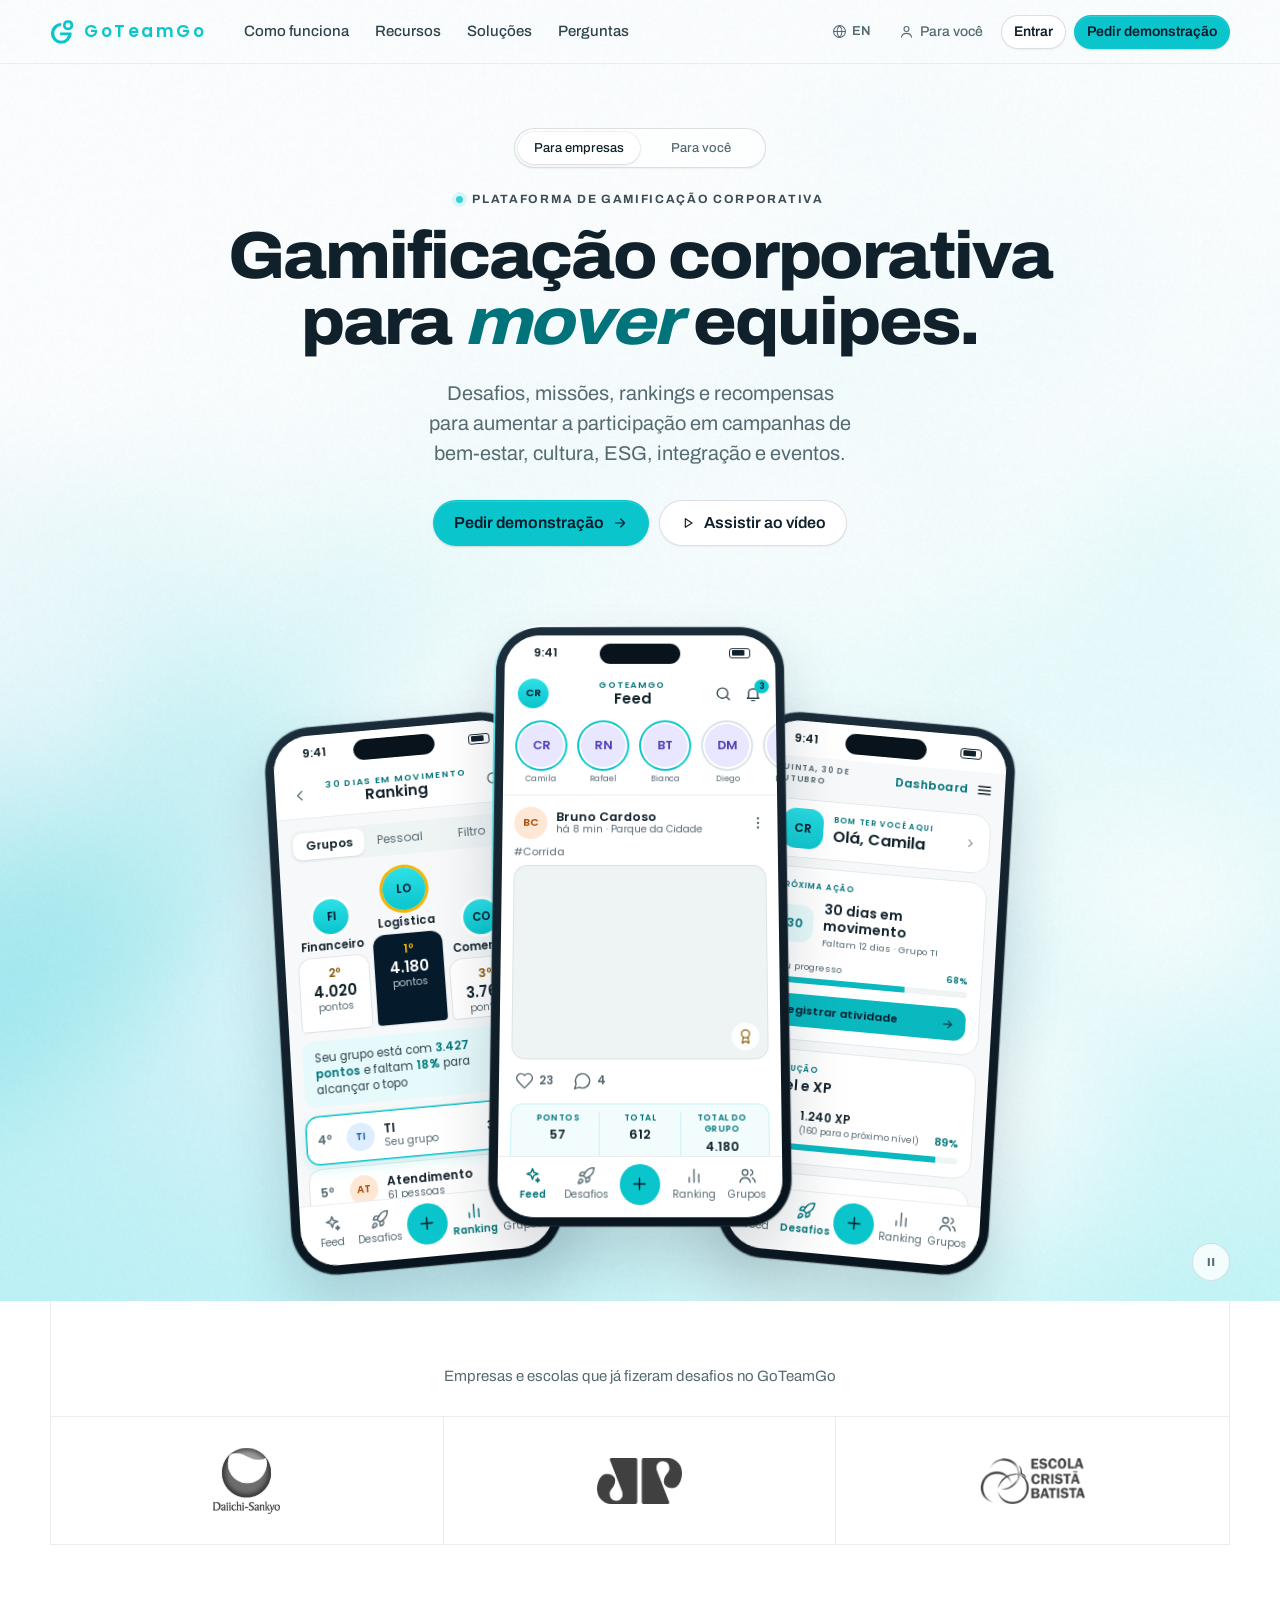
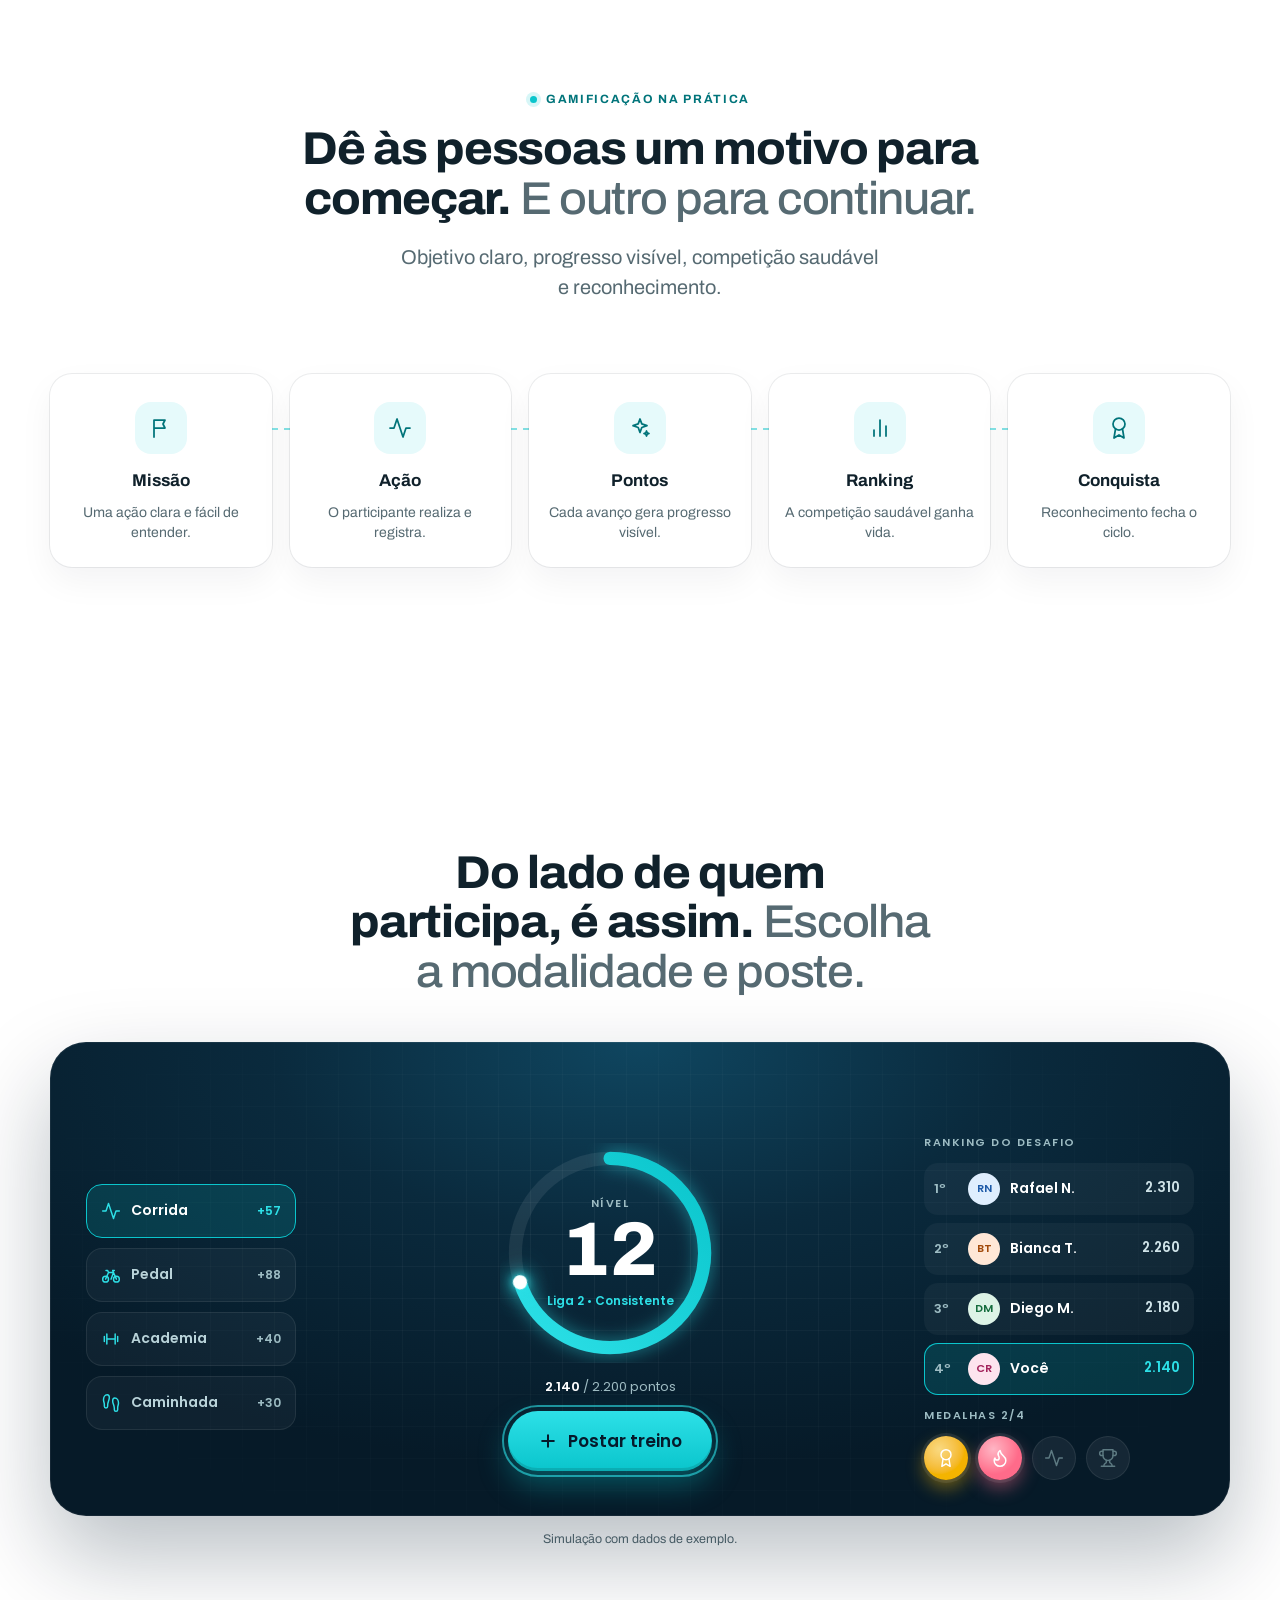
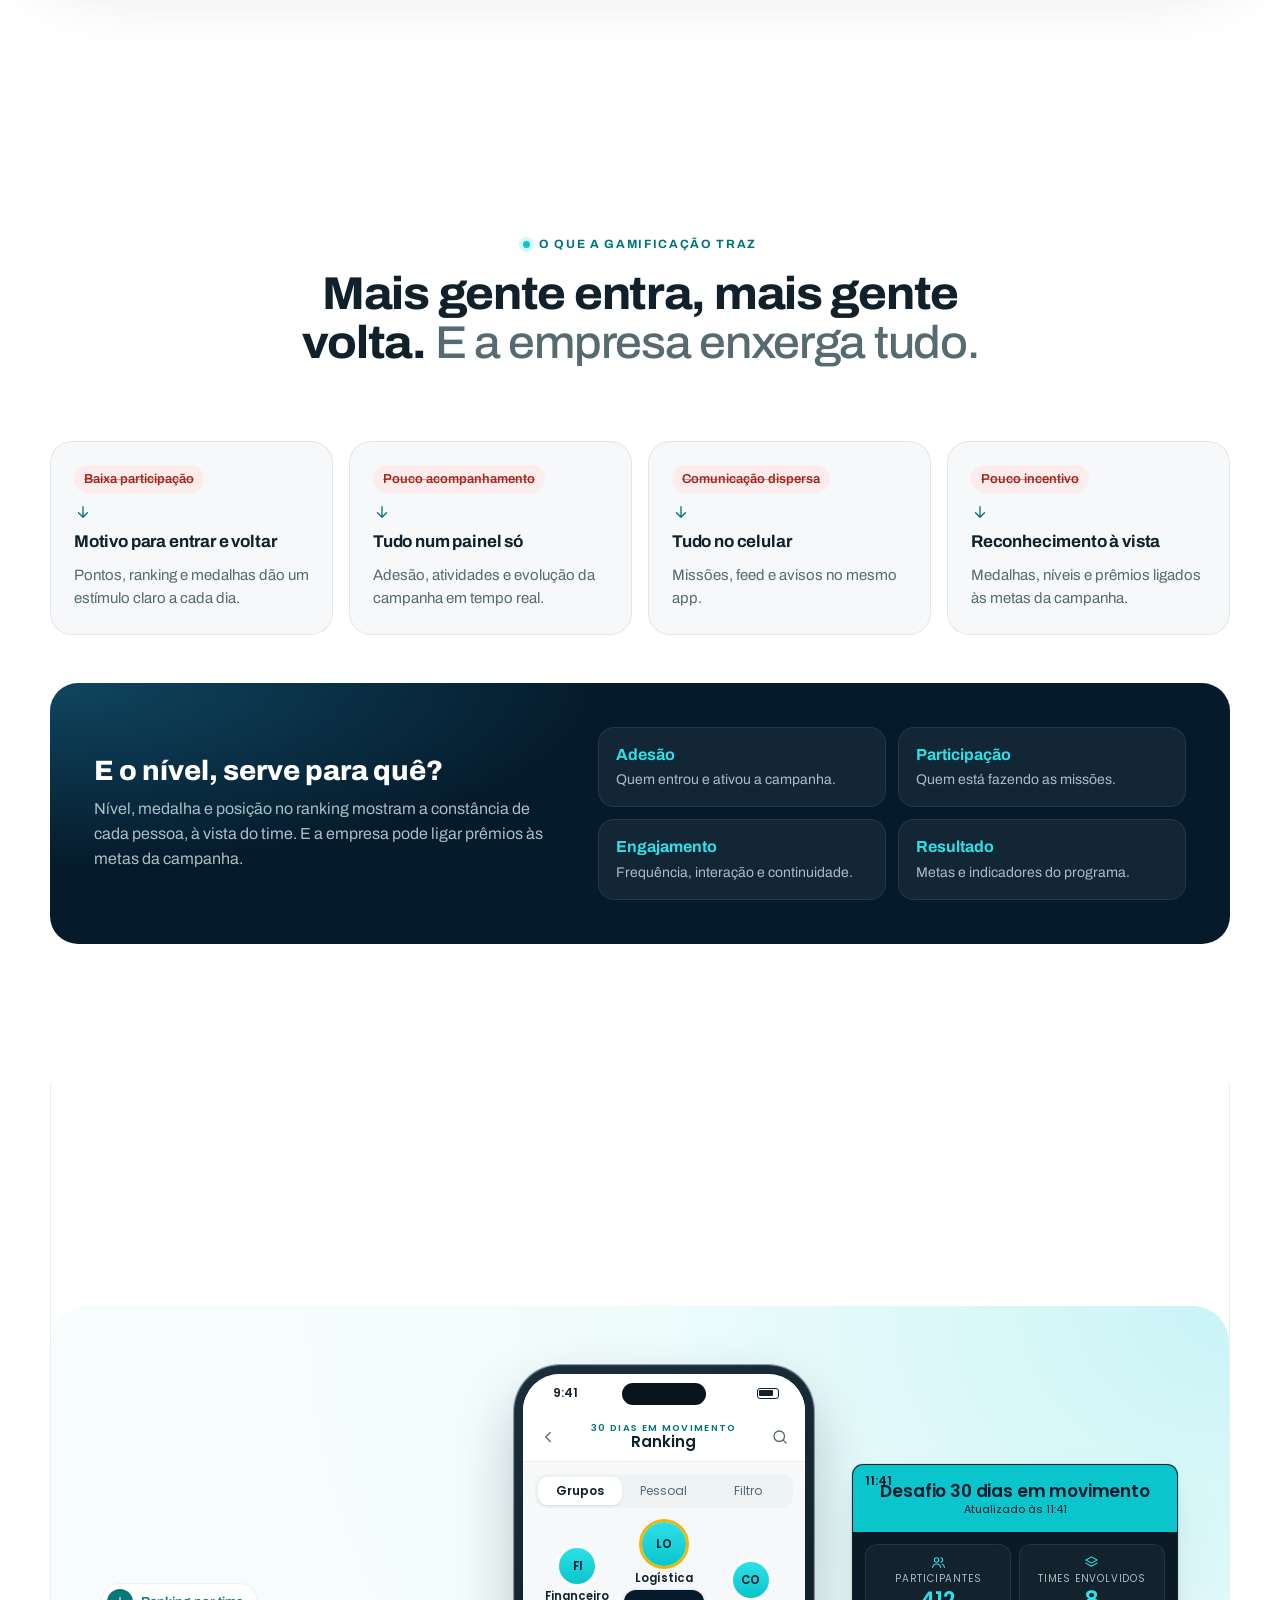
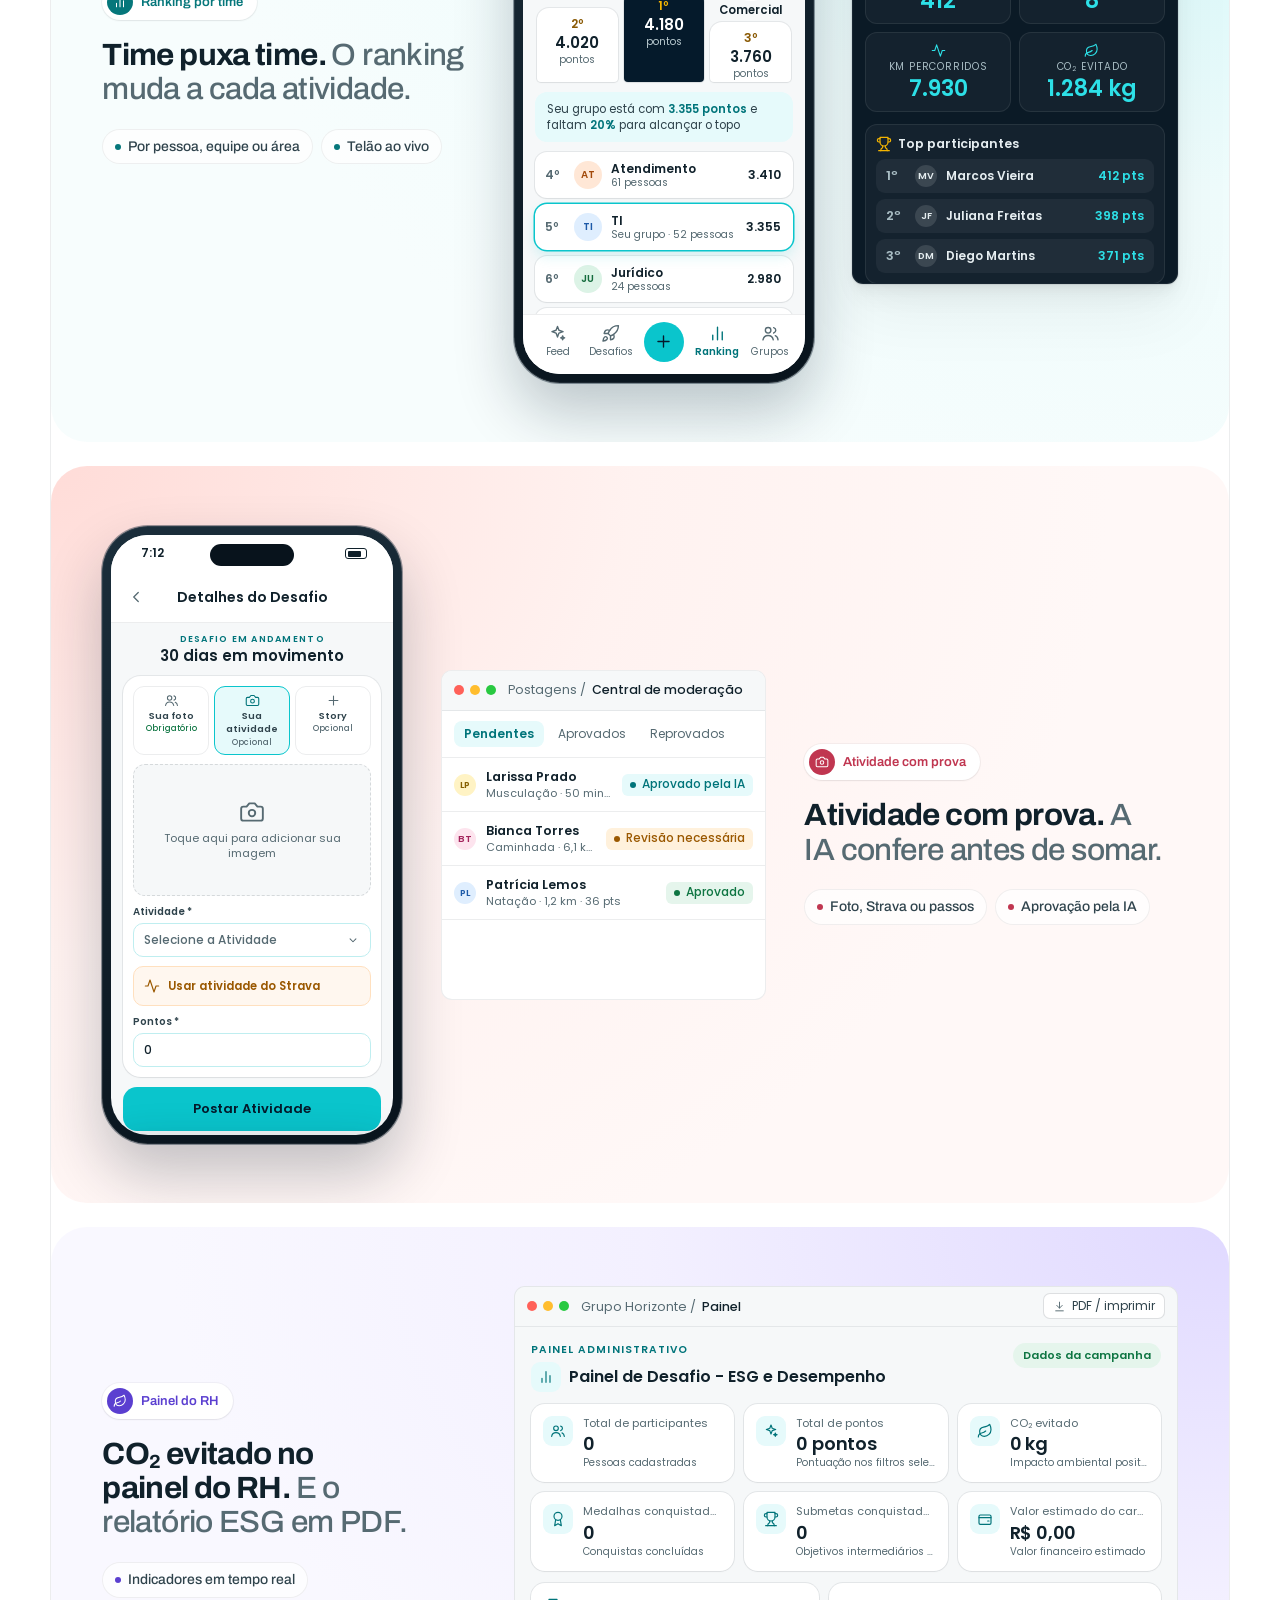
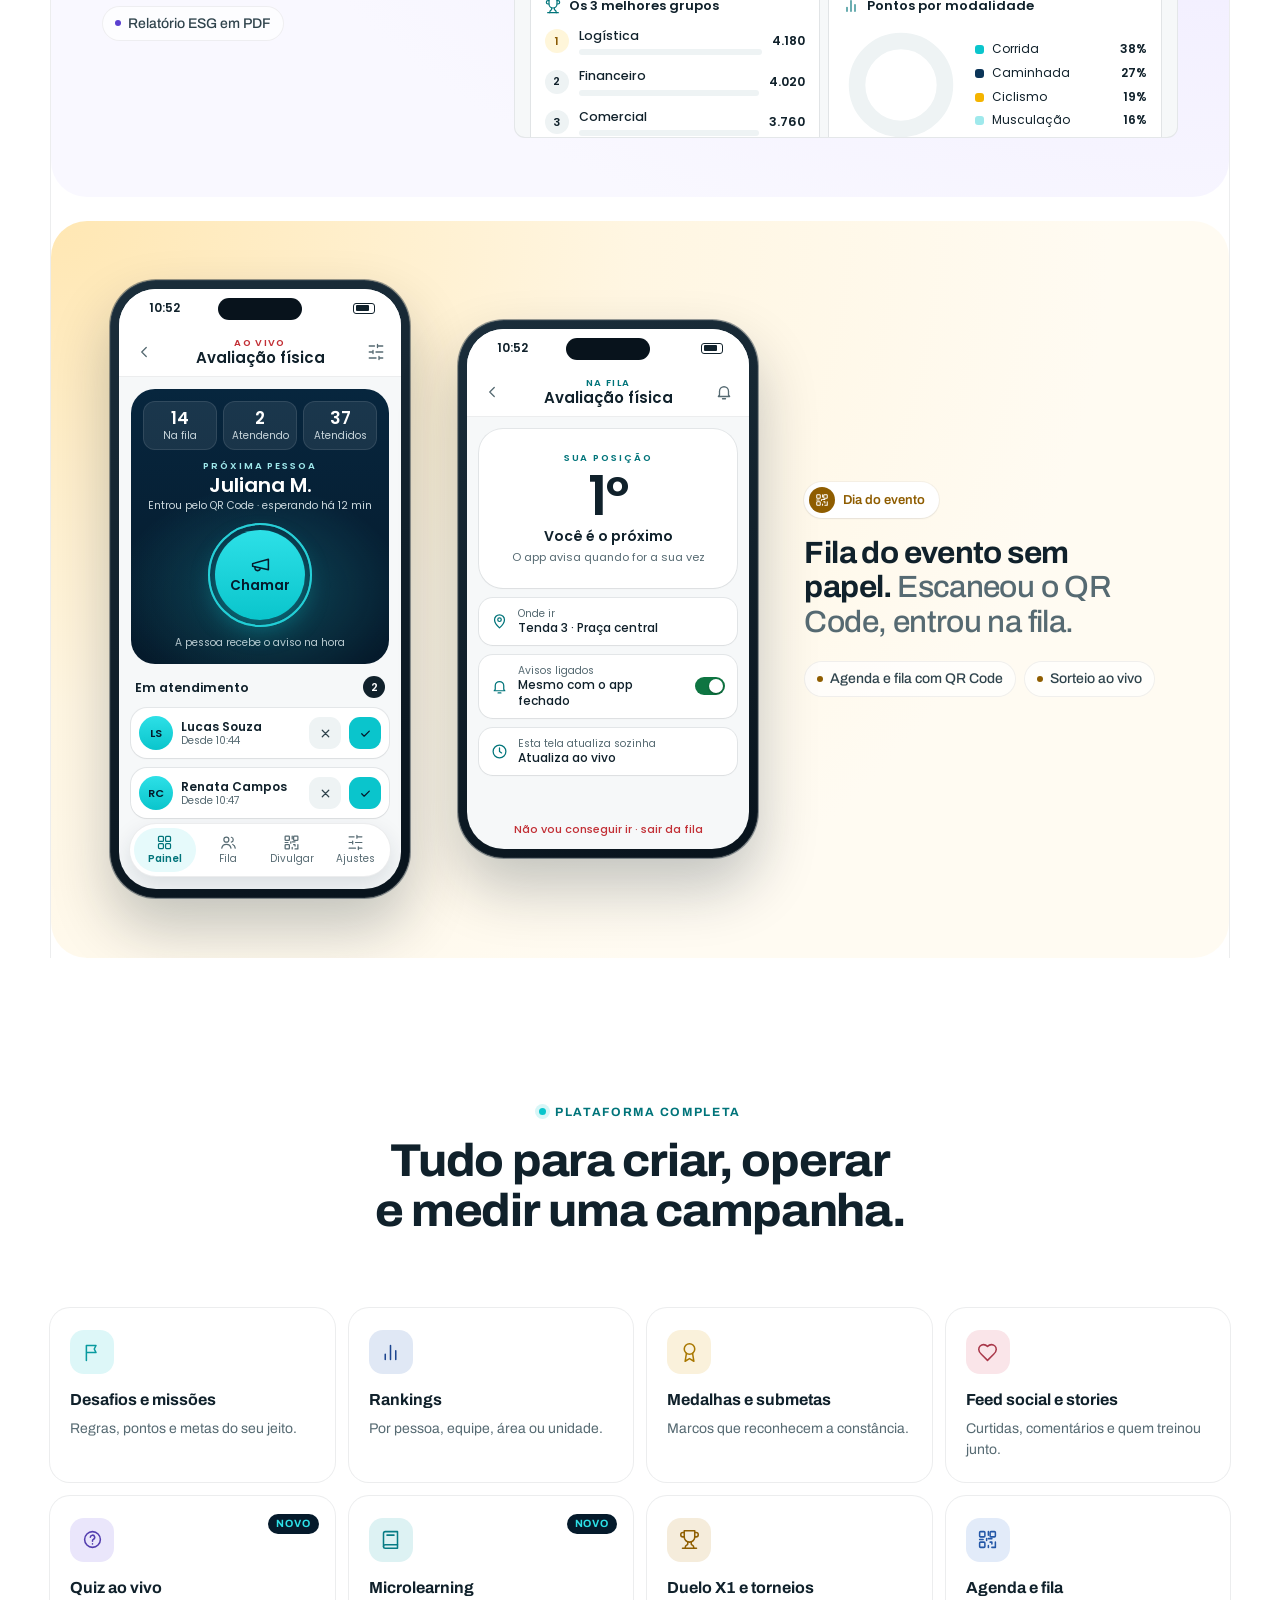
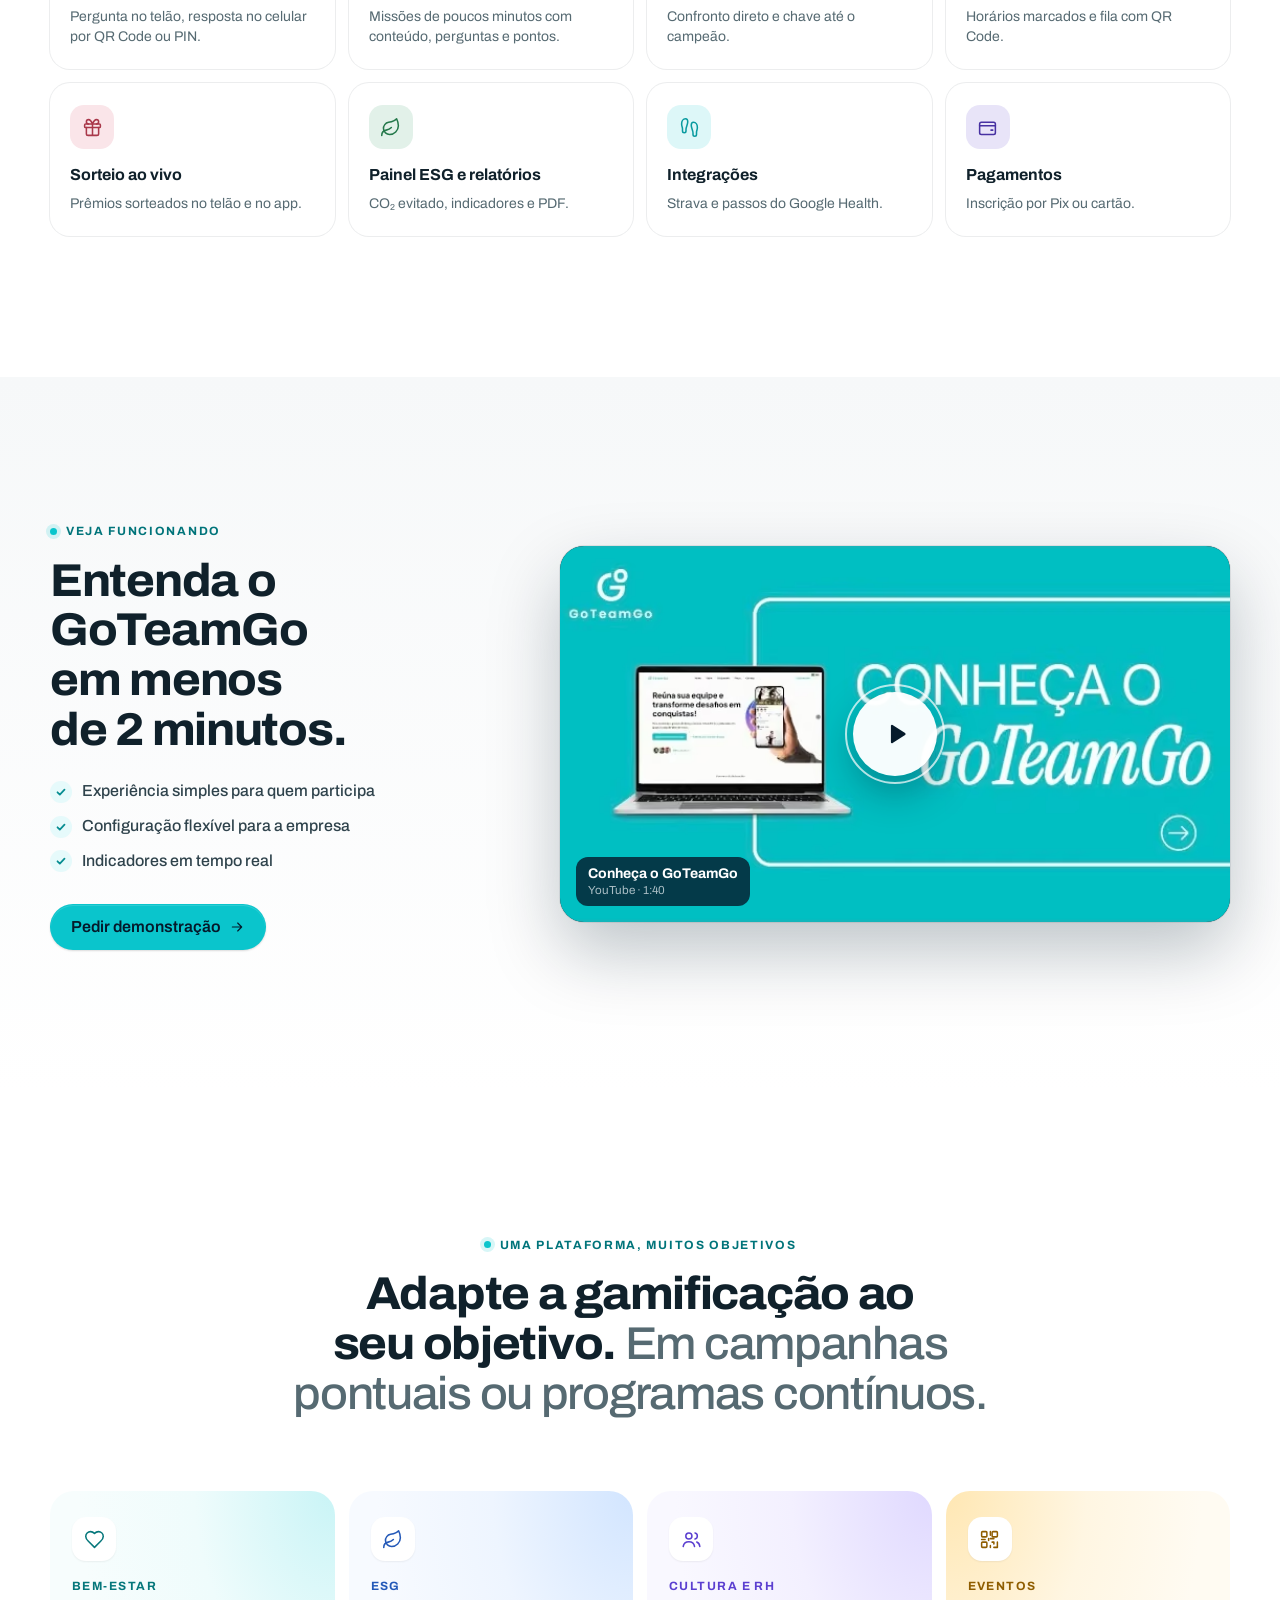
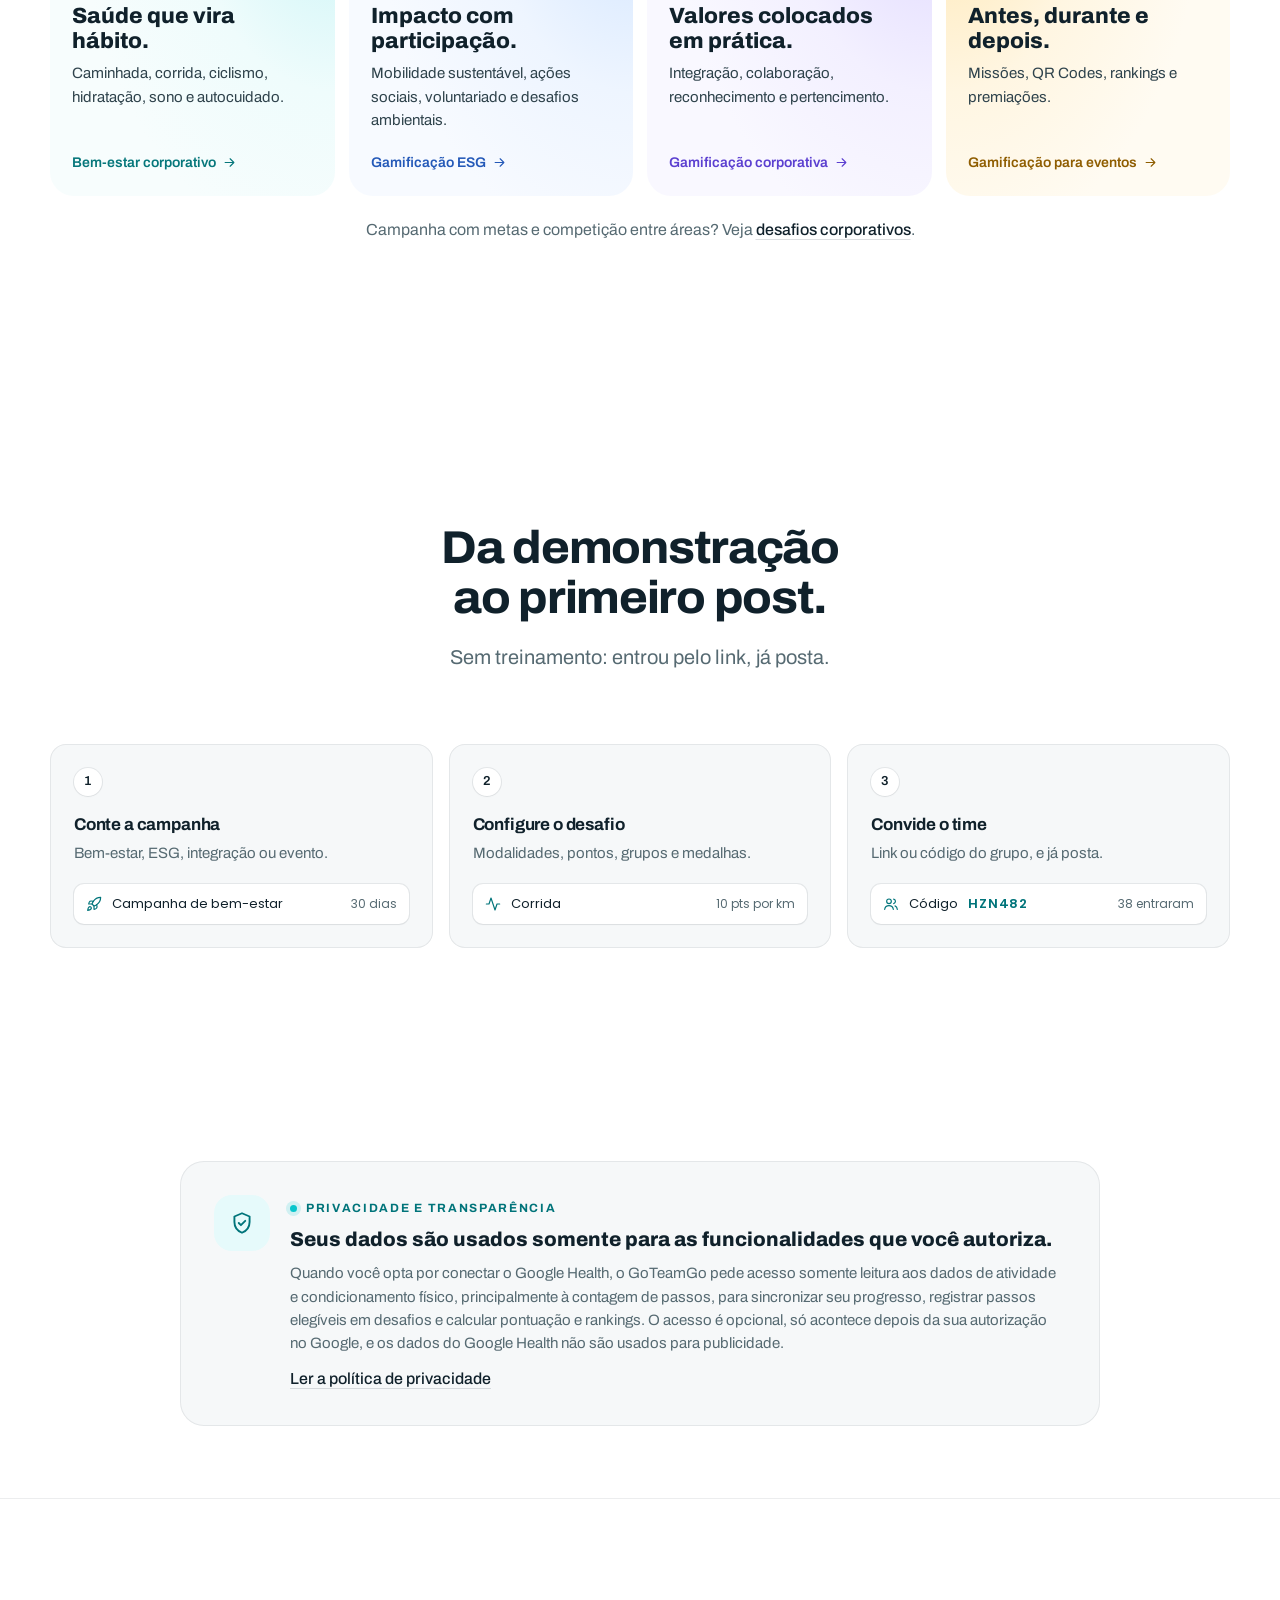
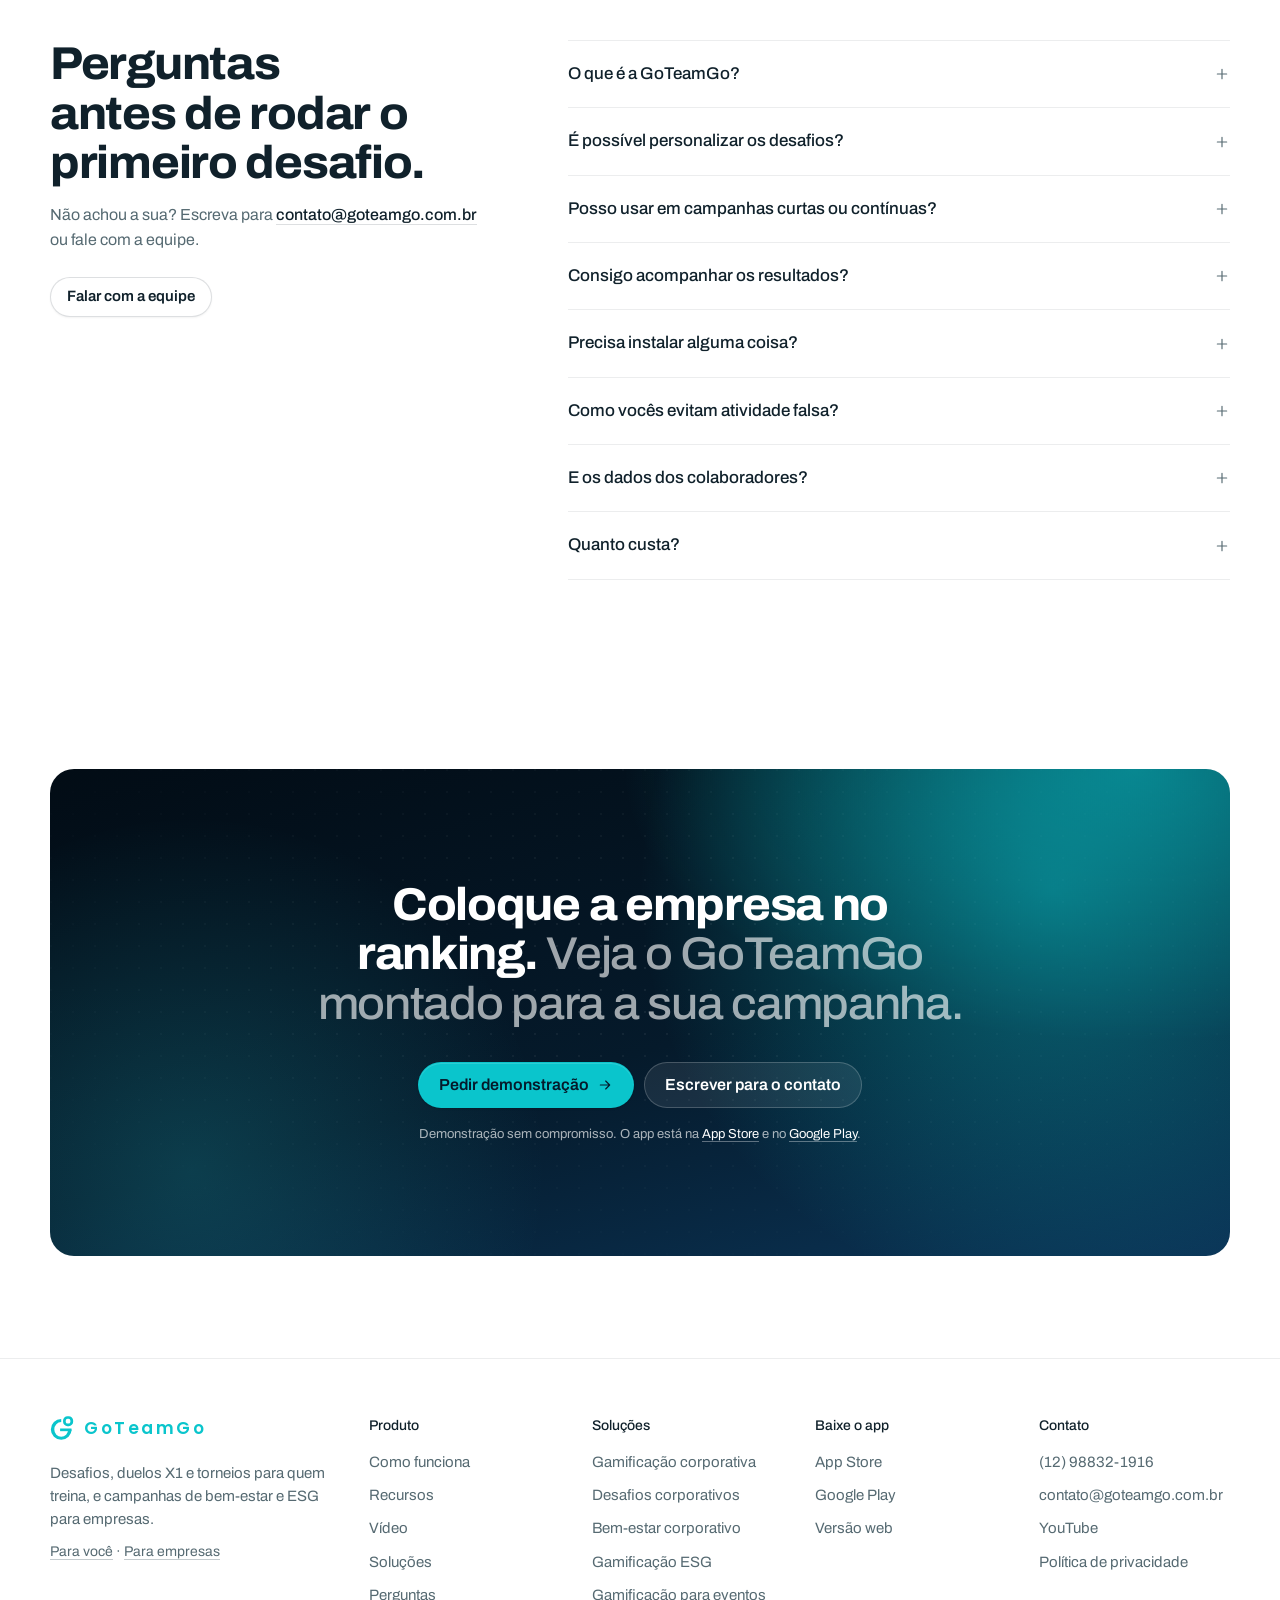
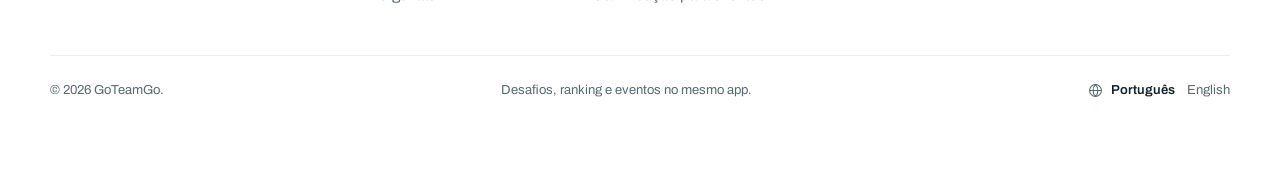
==== commit 9fa13161: "Prévia: empresa primeiro, conteúdo do site atual, vídeo, WhatsApp, SEO e versão em inglês" ====
--- a/index.html
+++ b/index.html
@@ -1,1396 +1,161 @@
-<!doctype html>
-<html lang="pt-BR" data-direction="deep" data-hero="light">
-<head>
-  <meta charset="utf-8">
-  <meta name="viewport" content="width=device-width, initial-scale=1">
-  <meta name="robots" content="noindex">
-  <title>GoTeamGo · Desafios, duelos X1 e torneios para quem treina</title>
-  <meta name="description" content="Desafios, duelos X1 e torneios no celular. Cada treino vale ponto, medalha e lugar no ranking, e criar a conta é grátis. Também tem versão para empresas.">
-  <link rel="canonical" href="https://goteamgo.com.br/">
-  <meta property="og:type" content="website">
-  <meta property="og:locale" content="pt_BR">
-  <meta property="og:site_name" content="GoTeamGo">
-  <meta property="og:title" content="GoTeamGo · Cada treino vale ponto, medalha e lugar no ranking">
-  <meta property="og:description" content="Entre em desafios, chame alguém pro X1 e dispute torneios com chave. Criar a conta é grátis. Também tem versão para empresas.">
-  <meta property="og:url" content="https://joao-araujo-appstorm.github.io/goteamgo-landing-preview/">
-  <meta property="og:image" content="https://joao-araujo-appstorm.github.io/goteamgo-landing-preview/og.jpg">
-  <meta property="og:image:width" content="1200">
-  <meta property="og:image:height" content="630">
-  <meta name="twitter:card" content="summary_large_image">
-  <meta name="theme-color" content="#ffffff">
-  <!-- versão da página antes do primeiro desenho: #empresas abre a de empresa; sem JS, o seletor usa :target -->
-  <script>(function (d) { var h = location.hash, a = h === '#empresas' ? 'empresa' : h === '#voce' ? 'voce' : ''; if (!a) { try { a = sessionStorage.getItem('gtg-aud') || ''; } catch (e) {} } d.dataset.aud = a === 'empresa' ? 'empresa' : 'voce'; d.classList.add('js'); })(document.documentElement);</script>
-  <link rel="icon" href="favicon.svg" type="image/svg+xml">
-  <link rel="apple-touch-icon" href="img/apple-touch-icon.png">
-  <link rel="preload" href="fonts/archivo.woff2" as="font" type="font/woff2" crossorigin>
-  <link rel="preload" href="fonts/poppins-400.woff2" as="font" type="font/woff2" crossorigin>
-  <link rel="stylesheet" href="css/landing.css">
-  <script defer src="js/landing.js"></script>
-  <script type="application/ld+json">
-  {
-    "@context": "https://schema.org",
-    "@type": "SoftwareApplication",
-    "name": "GoTeamGo",
-    "url": "https://goteamgo.com.br/",
-    "applicationCategory": "HealthApplication",
-    "operatingSystem": "Web, Android, iOS",
-    "offers": { "@type": "Offer", "price": "0", "priceCurrency": "BRL" },
-    "downloadUrl": ["https://apps.apple.com/br/app/goteamgo/id6756112455", "https://play.google.com/store/apps/details?id=br.com.goteamgo.app.twa"],
-    "description": "Desafios, duelos X1 e torneios para quem treina: cada atividade postada vale ponto, medalha e lugar no ranking. Para empresas, desafios entre times com painel do RH, CO₂ evitado, relatório ESG, fila com QR Code e sorteio ao vivo.",
-    "publisher": { "@type": "Organization", "name": "GoTeamGo", "email": "contato@goteamgo.com.br", "url": "https://goteamgo.com.br/" }
-  }
-  </script>
-  <script type="application/ld+json">
-  {
-    "@context": "https://schema.org",
-    "@type": "FAQPage",
-    "mainEntity": [
-      { "@type": "Question", "name": "Quanto custa?", "acceptedAnswer": { "@type": "Answer", "text": "Criar a conta e usar o app não custa nada. Alguns desafios cobram inscrição, e quando aceitam os dois modos dá para entrar de graça sem disputar o prêmio." } },
-      { "@type": "Question", "name": "Como funciona o prêmio em dinheiro?", "acceptedAnswer": { "@type": "Answer", "text": "Quem paga a inscrição disputa o pódio dos pagantes. O prêmio é a soma das inscrições, dividido entre o Top 3, e a cobrança é no primeiro post, por Pix ou cartão." } },
-      { "@type": "Question", "name": "Dá para treinar com os amigos?", "acceptedAnswer": { "@type": "Answer", "text": "Dá. Crie um grupo, mande o código ou o link e acompanhem o ranking do grupo. Ou chame alguém pro X1." } },
-      { "@type": "Question", "name": "Como funcionam os níveis?", "acceptedAnswer": { "@type": "Answer", "text": "Todo ponto conta para a sua trilha: são 60 níveis em 6 ligas, de Iniciante a Maratonista Profissional." } },
-      { "@type": "Question", "name": "Preciso de relógio ou Strava?", "acceptedAnswer": { "@type": "Answer", "text": "Não. A foto do treino já vale. Strava e Google Health são opcionais." } },
-      { "@type": "Question", "name": "Funciona no iPhone e no Android?", "acceptedAnswer": { "@type": "Answer", "text": "Funciona. Tem app na App Store e no Google Play, e também abre no navegador." } }
-    ]
-  }
-  </script>
-</head>
-<body>
-  <a class="skip" href="#conteudo">Pular para o conteúdo</a>
-
-  <!-- Sprite de ícones (traço 1.75, 24×24, desenho no estilo lucide que o app usa). Nunca use emoji como ícone. -->
-  <svg width="0" height="0" style="position:absolute" aria-hidden="true" focusable="false">
-    <symbol id="logo-mark" viewBox="0 0 340 340"><g fill="currentColor"><path d="M159 43A147 147 0 1 0 306 190H257A98 104.5 0 1 1 159 85.5Z"/><path d="M143 177H304V215H143Z"/><path fill-rule="evenodd" d="M248 2H265A63 63 0 0 1 328 65V81A63 63 0 0 1 265 144H248A63 63 0 0 1 185 81V65A63 63 0 0 1 248 2ZM250 39H262A27 27 0 0 1 289 66V80A27 27 0 0 1 262 107H250A27 27 0 0 1 223 80V66A27 27 0 0 1 250 39Z"/></g></symbol>
-    <symbol id="i-tv" viewBox="0 0 24 24"><rect x="2.5" y="4" width="19" height="13" rx="2"/><path d="M8 21h8M12 17v4"/></symbol>
-    <symbol id="i-grid" viewBox="0 0 24 24"><rect x="3.5" y="3.5" width="7" height="7" rx="1.5"/><rect x="13.5" y="3.5" width="7" height="7" rx="1.5"/><rect x="3.5" y="13.5" width="7" height="7" rx="1.5"/><rect x="13.5" y="13.5" width="7" height="7" rx="1.5"/></symbol>
-    <symbol id="i-gift" viewBox="0 0 24 24"><rect x="3" y="8" width="18" height="4" rx="1"/><path d="M12 8v13M19 12v7a2 2 0 0 1-2 2H7a2 2 0 0 1-2-2v-7"/><path d="M7.5 8a2.5 2.5 0 0 1 0-5C10 3 12 8 12 8s2-5 4.5-5a2.5 2.5 0 0 1 0 5"/></symbol>
-    <symbol id="i-flame" viewBox="0 0 24 24"><path d="M8.5 14.5A2.5 2.5 0 0 0 11 12c0-1.4-.5-2-1-3-1.1-2.1-.2-4 2-6 .5 2.5 2 4.9 4 6.5 2 1.6 3 3.5 3 5.5a7 7 0 1 1-14 0c0-1.2.4-2.3 1-3a2.5 2.5 0 0 0 2.5 2.5z"/></symbol>
-    <symbol id="i-users" viewBox="0 0 24 24"><circle cx="9" cy="8" r="3.5"/><path d="M2.5 20c.6-3.4 3.3-5.5 6.5-5.5s5.9 2.1 6.5 5.5"/><path d="M16 4.6a3.5 3.5 0 0 1 0 6.8M18 14.8c1.9.7 3.2 2.4 3.5 5.2"/></symbol>
-    <symbol id="i-trophy" viewBox="0 0 24 24"><path d="M6 9H4.5a2.5 2.5 0 0 1 0-5H6M18 9h1.5a2.5 2.5 0 0 0 0-5H18M4 22h16"/><path d="M10 14.7V17c0 .6-.5 1-1 1.2C7.9 18.8 7 20.2 7 22M14 14.7V17c0 .6.5 1 1 1.2 1.1.6 2 2 2 3.8"/><path d="M18 2H6v7a6 6 0 0 0 12 0z"/></symbol>
-    <symbol id="i-wallet" viewBox="0 0 24 24"><rect x="3" y="6" width="18" height="14" rx="2"/><path d="M3 10h18M16 15h2"/></symbol>
-    <symbol id="i-chart" viewBox="0 0 24 24"><path d="M18 20V10M12 20V4M6 20v-6"/></symbol>
-    <symbol id="i-bell" viewBox="0 0 24 24"><path d="M6 16v-5a6 6 0 1 1 12 0v5l1.5 2h-15z"/><path d="M10 21h4"/></symbol>
-    <symbol id="i-rocket" viewBox="0 0 24 24"><path d="M4.5 16.5c-1.5 1.3-2 5-2 5s3.7-.5 5-2c.7-.8.7-2.1-.1-2.9a2.2 2.2 0 0 0-2.9-.1z"/><path d="m12 15-3-3a22 22 0 0 1 2-4A12.9 12.9 0 0 1 22 2c0 2.7-.8 7.5-6 11a22.4 22.4 0 0 1-4 2z"/><path d="M9 12H4s.6-3 2-4c1.6-1.1 5 0 5 0M12 15v5s3-.6 4-2c1.1-1.6 0-5 0-5"/></symbol>
-    <symbol id="i-layers" viewBox="0 0 24 24"><path d="m12 3 9 5-9 5-9-5z"/><path d="m3 13 9 5 9-5"/></symbol>
-    <symbol id="i-sparkle" viewBox="0 0 24 24"><path d="M12 3l1.8 4.9L19 9.7l-5.2 1.8L12 16.5l-1.8-5L5 9.7l5.2-1.8z"/><path d="M18.5 15l.7 1.8 1.8.7-1.8.7-.7 1.8-.7-1.8-1.8-.7 1.8-.7z"/></symbol>
-    <symbol id="i-search" viewBox="0 0 24 24"><circle cx="11" cy="11" r="7"/><path d="m20 20-3.5-3.5"/></symbol>
-    <symbol id="i-plus" viewBox="0 0 24 24"><path d="M12 5v14M5 12h14"/></symbol>
-    <symbol id="i-check" viewBox="0 0 24 24"><path d="m5 12.5 4.5 4.5L19 7.5"/></symbol>
-    <symbol id="i-close" viewBox="0 0 24 24"><path d="M6 6l12 12M18 6 6 18"/></symbol>
-    <symbol id="i-arrow" viewBox="0 0 24 24"><path d="M5 12h14M13 6l6 6-6 6"/></symbol>
-    <symbol id="i-chevron" viewBox="0 0 24 24"><path d="m7 10 5 5 5-5"/></symbol>
-    <symbol id="i-back" viewBox="0 0 24 24"><path d="m15 18-6-6 6-6"/></symbol>
-    <symbol id="i-download" viewBox="0 0 24 24"><path d="M12 4v11M7 10l5 5 5-5M5 20h14"/></symbol>
-    <symbol id="i-file" viewBox="0 0 24 24"><path d="M14 3H7a2 2 0 0 0-2 2v14a2 2 0 0 0 2 2h10a2 2 0 0 0 2-2V8z"/><path d="M14 3v5h5M9 13h6M9 17h4"/></symbol>
-    <symbol id="i-mail" viewBox="0 0 24 24"><rect x="3" y="5" width="18" height="14" rx="2"/><path d="m4 7 8 6 8-6"/></symbol>
-    <symbol id="i-key" viewBox="0 0 24 24"><rect x="5" y="11" width="14" height="10" rx="2"/><path d="M8 11V8a4 4 0 0 1 8 0v3"/></symbol>
-    <symbol id="i-menu" viewBox="0 0 24 24"><path d="M4 7h16M4 12h16M4 17h16"/></symbol>
-    <symbol id="i-pin" viewBox="0 0 24 24"><path d="M12 21s7-6.2 7-11.5A7 7 0 0 0 5 9.5C5 14.8 12 21 12 21z"/><circle cx="12" cy="9.5" r="2.5"/></symbol>
-    <symbol id="i-clock" viewBox="0 0 24 24"><circle cx="12" cy="12" r="9"/><path d="M12 7v5l3 2"/></symbol>
-    <symbol id="i-activity" viewBox="0 0 24 24"><path d="M22 12h-4l-3 9L9 3l-3 9H2"/></symbol>
-    <symbol id="i-camera" viewBox="0 0 24 24"><path d="M14.5 4h-5L7 7H4a2 2 0 0 0-2 2v9a2 2 0 0 0 2 2h16a2 2 0 0 0 2-2V9a2 2 0 0 0-2-2h-3z"/><circle cx="12" cy="13" r="3"/></symbol>
-    <symbol id="i-award" viewBox="0 0 24 24"><circle cx="12" cy="8" r="6"/><path d="M15.5 12.9 17 22l-5-3-5 3 1.5-9.1"/></symbol>
-    <symbol id="i-leaf" viewBox="0 0 24 24"><path d="M11 20A7 7 0 0 1 9.8 6.1C15.5 5 17 4.5 19 2c1 2 2 4.2 2 8 0 5.5-4.8 10-10 10z"/><path d="M2 21c0-3 1.9-5.4 5.1-6C9.5 14.5 12 13 13 12"/></symbol>
-    <symbol id="i-heart" viewBox="0 0 24 24"><path d="M19 14c1.5-1.5 3-3.2 3-5.5A5.5 5.5 0 0 0 16.5 3c-1.8 0-3 .5-4.5 2-1.5-1.5-2.7-2-4.5-2A5.5 5.5 0 0 0 2 8.5c0 2.3 1.5 4 3 5.5l7 7z"/></symbol>
-    <symbol id="i-message" viewBox="0 0 24 24"><path d="M7.9 20A9 9 0 1 0 4 16.1L2 22z"/></symbol>
-    <symbol id="i-phone" viewBox="0 0 24 24"><rect x="5" y="2" width="14" height="20" rx="2.5"/><path d="M11 18h2"/></symbol>
-    <symbol id="i-qr" viewBox="0 0 24 24"><rect x="3" y="3" width="6" height="6" rx="1"/><rect x="15" y="3" width="6" height="6" rx="1"/><rect x="3" y="15" width="6" height="6" rx="1"/><path d="M15 15h2v2M21 15v6h-4M13 3v4M13 11h4M3 12h4M11 11v2M13 19v2"/></symbol>
-    <symbol id="i-sliders" viewBox="0 0 24 24"><path d="M21 4h-7M10 4H3M21 12h-9M8 12H3M21 20h-5M12 20H3M14 2v4M8 10v4M16 18v4"/></symbol>
-    <symbol id="i-megaphone" viewBox="0 0 24 24"><path d="m3 11 18-5v12L3 14z"/><path d="M11.6 16.8a3 3 0 1 1-5.8-1.6"/></symbol>
-    <symbol id="i-steps" viewBox="0 0 24 24"><path d="M4 16v-2.4C4 11.5 3 10.5 3 8c0-2.7 1.5-6 4.5-6C9.4 2 10 3.8 10 5.5c0 3.1-2 5.7-2 8.7V16a2 2 0 1 1-4 0zM20 20v-2.4c0-2.1 1-3.1 1-5.6 0-2.7-1.5-6-4.5-6C14.6 6 14 7.8 14 9.5c0 3.1 2 5.7 2 8.7V20a2 2 0 1 0 4 0z"/></symbol>
-    <symbol id="i-dots" viewBox="0 0 24 24"><circle cx="12" cy="5" r="1"/><circle cx="12" cy="12" r="1"/><circle cx="12" cy="19" r="1"/></symbol>
-    <symbol id="i-pause" viewBox="0 0 24 24"><rect x="6.5" y="5" width="3.5" height="14" rx="1"/><rect x="14" y="5" width="3.5" height="14" rx="1"/></symbol>
-    <symbol id="i-play" viewBox="0 0 24 24"><path d="M8 5.5v13l10-6.5z"/></symbol>
-    <symbol id="i-bolt" viewBox="0 0 24 24"><path d="M13 2 4 14h7l-1 8 9-12h-7z"/></symbol>
-    <symbol id="i-arrow-left" viewBox="0 0 24 24"><path d="M19 12H5M11 6l-6 6 6 6"/></symbol>
-    <symbol id="i-briefcase" viewBox="0 0 24 24"><rect x="3" y="7" width="18" height="13" rx="2"/><path d="M8 7V5a2 2 0 0 1 2-2h4a2 2 0 0 1 2 2v2M3 13h18"/></symbol>
-    <symbol id="i-user" viewBox="0 0 24 24"><circle cx="12" cy="8" r="4"/><path d="M4 21c.8-4 4-6 8-6s7.2 2 8 6"/></symbol>
-    <symbol id="i-list" viewBox="0 0 24 24"><path d="M9 6h11M9 12h11M9 18h11M4.5 6h.01M4.5 12h.01M4.5 18h.01"/></symbol>
-    <symbol id="i-refresh" viewBox="0 0 24 24"><path d="M20 11a8 8 0 1 0-2.3 5.7M20 4v7h-7"/></symbol>
-    <symbol id="i-flag" viewBox="0 0 24 24"><path d="M5 21V4M5 4h11l-2 4 2 4H5"/></symbol>
-    <symbol id="i-shield" viewBox="0 0 24 24"><path d="M12 3 5 6v5c0 4.6 3 8.3 7 10 4-1.7 7-5.4 7-10V6z"/><path d="m9 12 2 2 4-4"/></symbol>
-    <symbol id="i-send" viewBox="0 0 24 24"><path d="M22 2 11 13M22 2l-7 20-4-9-9-4z"/></symbol>
-    <symbol id="i-copy" viewBox="0 0 24 24"><rect x="9" y="9" width="12" height="12" rx="2"/><path d="M5 15H4a2 2 0 0 1-2-2V4a2 2 0 0 1 2-2h9a2 2 0 0 1 2 2v1"/></symbol>
-    <symbol id="i-bike" viewBox="0 0 24 24"><circle cx="5.5" cy="17" r="3.5"/><circle cx="18.5" cy="17" r="3.5"/><path d="M5.5 17 9 9h6l3.5 8M9 9 8 6.5H6M12 17l3-8M15 9l-1-2.5h2"/></symbol>
-    <symbol id="i-dumbbell" viewBox="0 0 24 24"><path d="M7 6v12M17 6v12M4 9v6M20 9v6M7 12h10"/></symbol>
-    <symbol id="i-crown" viewBox="0 0 24 24"><path d="M3 8l4.5 4L12 5l4.5 7L21 8l-2 10H5z"/></symbol>
-    <symbol id="i-card" viewBox="0 0 24 24"><rect x="2.5" y="5" width="19" height="14" rx="2"/><path d="M2.5 10h19M6 15h4"/></symbol>
-  </svg>
-
-  <header class="nav" data-nav>
-    <div class="container nav__inner">
-      <a class="brand" href="#topo" aria-label="GoTeamGo, início">
-        <svg class="brand__mark" aria-hidden="true"><use href="#logo-mark"/></svg>GoTeamGo
-      </a>
-      <nav class="nav__links" aria-label="Principal">
-        <a href="#produto">Como funciona</a>
-        <a href="#jogo" data-for="voce">Gamificação</a>
-        <a href="#social" data-for="voce">Social</a>
-        <a href="#evento" data-for="empresa">Eventos</a>
-        <a href="#clientes" data-for="empresa">Clientes</a>
-        <a href="#perguntas">Perguntas</a>
-      </nav>
-      <div class="nav__actions">
-        <a class="nav__aud" href="#empresas" data-aud-link="empresa" data-for="voce"><svg class="i" aria-hidden="true"><use href="#i-briefcase"/></svg>Para empresas</a>
-        <a class="nav__aud" href="#voce" data-aud-link="voce" data-for="empresa"><svg class="i" aria-hidden="true"><use href="#i-user"/></svg>Para você</a>
-        <a class="btn btn--secondary btn--sm nav__login" href="https://app.goteamgo.com.br/">Entrar</a>
-        <a class="btn btn--primary btn--sm" href="https://app.goteamgo.com.br/register/" data-track="cta-nav-conta" data-for="voce"><span class="lbl-long">Criar conta grátis</span><span class="lbl-short">Criar conta</span><span class="lbl-tiny">Criar conta</span></a>
-        <a class="btn btn--primary btn--sm" href="https://wa.me/5512988321916?text=Ol%C3%A1%2C%20quero%20ver%20uma%20demonstra%C3%A7%C3%A3o%20do%20GoTeamGo%20para%20a%20minha%20empresa." target="_blank" rel="noopener" data-track="cta-nav" data-for="empresa"><span class="lbl-long">Pedir demonstração</span><span class="lbl-short">Demonstração</span><span class="lbl-tiny">Agendar</span></a>
-        <button class="nav__toggle" type="button" aria-expanded="false" aria-controls="menu-mobile" aria-label="Abrir menu" data-nav-toggle>
-          <span class="burger" aria-hidden="true"><i></i><i></i></span>
-        </button>
-      </div>
-    </div>
-    <div class="nav__mobile" id="menu-mobile" hidden>
-      <nav class="m-menu" aria-label="Menu">
-        <a class="m-link" href="#produto" style="--i:0"><span>Como funciona</span><svg class="i" aria-hidden="true"><use href="#i-arrow"/></svg></a>
-        <a class="m-link" href="#jogo" style="--i:1" data-for="voce"><span>Gamificação</span><svg class="i" aria-hidden="true"><use href="#i-arrow"/></svg></a>
-        <a class="m-link" href="#social" style="--i:2" data-for="voce"><span>Social</span><svg class="i" aria-hidden="true"><use href="#i-arrow"/></svg></a>
-        <a class="m-link" href="#evento" style="--i:1" data-for="empresa"><span>Eventos</span><svg class="i" aria-hidden="true"><use href="#i-arrow"/></svg></a>
-        <a class="m-link" href="#clientes" style="--i:2" data-for="empresa"><span>Clientes</span><svg class="i" aria-hidden="true"><use href="#i-arrow"/></svg></a>
-        <a class="m-link" href="#perguntas" style="--i:3"><span>Perguntas</span><svg class="i" aria-hidden="true"><use href="#i-arrow"/></svg></a>
-      </nav>
-      <div class="m-foot" style="--i:4">
-        <a class="btn btn--primary btn--lg" href="https://app.goteamgo.com.br/register/" data-track="cta-nav-mobile-conta" data-for="voce">Criar minha conta grátis <svg class="i i-arrow" aria-hidden="true"><use href="#i-arrow"/></svg></a>
-        <a class="btn btn--primary btn--lg" href="https://wa.me/5512988321916?text=Ol%C3%A1%2C%20quero%20ver%20uma%20demonstra%C3%A7%C3%A3o%20do%20GoTeamGo%20para%20a%20minha%20empresa." target="_blank" rel="noopener" data-track="cta-nav-mobile" data-for="empresa">Pedir demonstração <svg class="i i-arrow" aria-hidden="true"><use href="#i-arrow"/></svg></a>
-        <a class="btn btn--secondary btn--lg" href="https://app.goteamgo.com.br/">Entrar</a>
-        <a class="m-aud" href="#empresas" data-aud-link="empresa" data-for="voce"><svg class="i" aria-hidden="true"><use href="#i-briefcase"/></svg>Tem uma empresa? Ver a versão para empresas</a>
-        <a class="m-aud" href="#voce" data-aud-link="voce" data-for="empresa"><svg class="i" aria-hidden="true"><use href="#i-user"/></svg>Ver a versão para você</a>
-        <p class="m-stores">Baixe o app: <a href="https://apps.apple.com/br/app/goteamgo/id6756112455" target="_blank" rel="noopener">App Store</a> · <a href="https://play.google.com/store/apps/details?id=br.com.goteamgo.app.twa" target="_blank" rel="noopener">Google Play</a></p>
-      </div>
-    </div>
-  </header>
-
-  <main id="conteudo">
-    <!-- ================= HERÓI ================= -->
-    <section class="hero" id="topo" aria-labelledby="hero-title">
-      <div class="hero__bg" aria-hidden="true"><div class="hero__aurora"><i></i><i></i><i></i></div><div class="hero__noise"></div><canvas class="hero__grain" data-grain></canvas></div>
-      <span class="aud-anchor" id="voce"></span><span class="aud-anchor" id="empresas"></span>
-      <div class="container hero__inner">
-        <div class="aud" role="group" aria-label="Versão da página">
-          <span class="aud__thumb" aria-hidden="true"></span>
-          <a class="aud__opt aud__opt--voce" href="#voce" data-aud-link="voce">Para você</a>
-          <a class="aud__opt aud__opt--empresa" href="#empresas" data-aud-link="empresa">Para sua empresa</a>
-        </div>
-        <h1 class="display hero__title" id="hero-title"><span data-for="voce"><span class="w" style="--i:0">Cada</span> <span class="w" style="--i:1"><span class="rotator" data-words="treino|corrida|pedalada|caminhada|série|braçada"><span class="rotator__word">treino</span></span></span> <span class="w" style="--i:2">vale</span> <span class="w" style="--i:3">ponto,</span> <span class="w" style="--i:4">medalha</span> <span class="w" style="--i:5">e</span> <span class="w" style="--i:6">lugar</span> <span class="w" style="--i:7">no</span> <span class="w" style="--i:8">ranking.</span></span><span data-for="empresa"><span class="w" style="--i:0">A</span> <span class="w" style="--i:1">empresa</span> <span class="w" style="--i:2">inteira</span> <span class="w" style="--i:3"><span class="rotator" data-words="correndo,|pedalando,|caminhando,|nadando,|treinando,|se mexendo,"><span class="rotator__word">se mexendo,</span></span></span> <span class="w" style="--i:4">com</span> <span class="w" style="--i:5">ranking</span> <span class="w" style="--i:6">e</span> <span class="w" style="--i:7">medalha.</span></span></h1>
-        <p class="lead hero__lead" data-for="voce">Poste o treino, a galera curte e cada ponto sobe o seu nível.</p>
-        <p class="lead hero__lead" data-for="empresa">Cada treino postado vira ponto para o time. O RH acompanha tudo no painel.</p>
-        <div class="hero__ctas" data-for="voce">
-          <a class="btn btn--primary btn--lg" href="https://app.goteamgo.com.br/register/" data-track="cta-hero-conta">Criar minha conta grátis <svg class="i i-arrow" aria-hidden="true"><use href="#i-arrow"/></svg></a>
-          <a class="btn btn--secondary btn--lg" href="#produto">Ver como funciona</a>
-        </div>
-        <p class="hero__note" data-for="voce">Sem mensalidade. Também na <a href="https://apps.apple.com/br/app/goteamgo/id6756112455" target="_blank" rel="noopener">App Store</a> e no <a href="https://play.google.com/store/apps/details?id=br.com.goteamgo.app.twa" target="_blank" rel="noopener">Google Play</a>.</p>
-        <div class="hero__ctas" data-for="empresa">
-          <a class="btn btn--primary btn--lg" href="https://wa.me/5512988321916?text=Ol%C3%A1%2C%20quero%20ver%20uma%20demonstra%C3%A7%C3%A3o%20do%20GoTeamGo%20para%20a%20minha%20empresa." target="_blank" rel="noopener" data-track="cta-hero">Pedir demonstração <svg class="i i-arrow" aria-hidden="true"><use href="#i-arrow"/></svg></a>
-          <a class="btn btn--secondary btn--lg" href="#produto">Ver o app</a>
-        </div>
-      </div>
-      <button class="still-toggle" type="button" aria-pressed="false" aria-label="Pausar animações" title="Pausar animações" data-still hidden><svg class="i" aria-hidden="true"><use href="#i-pause"/></svg></button>
-
-      <div class="container hero__stage">
-        <div class="phones">
-          <!-- Duelo X1 do app (src/pages/x1/x1-single.f7; o cabeçalho real traz o avatar à esquerda e a seta à direita) -->
-          <div class="phones__side phones__side--l" data-for="voce">
-            <div class="device">
-              <div class="app app--phone" role="img" aria-label="Tela de um duelo X1 no app GoTeamGo: Camila venceu Bianca no beach tennis, o duelo está finalizado e a medalha de vencedora aparece no avatar dela.">
-                <div class="ph-status" aria-hidden="true"><span>9:41</span><span class="ph-island"></span><span class="ph-bat"></span></div>
-                <div class="fd-head"><span class="fd-me">CR</span><span class="fd-title">Duelo</span><span class="fd-acts"><svg class="i"><use href="#i-refresh"/></svg><svg class="i"><use href="#i-arrow-left"/></svg></span></div>
-                <div class="ph-body x1">
-                  <div class="x1-hero">
-                    <span class="x1-pill is-finished">Finalizado</span>
-                    <div class="x1-duel">
-                      <div class="x1-player"><span class="x1-av av--2">BT</span><b>Bianca Torres</b></div>
-                      <span class="x1-vs">X</span>
-                      <div class="x1-player"><span class="x1-av">CR<i class="x1-medal"></i></span><b>Camila Rocha</b></div>
-                    </div>
-                  </div>
-                  <div class="x1-tabs"><span class="is-active">Resultado</span><span>Informações</span></div>
-                  <div class="x1-card">
-                    <div class="x1-card__head"><b>Resultado</b><span class="x1-st is-done">Finalizado</span></div>
-                    <div class="x1-chips"><div class="x1-chip is-win"><small>Vencedor</small><b>Camila Rocha</b></div><div class="x1-chip"><small>Derrotado</small><b>Bianca Torres</b></div></div>
-                  </div>
-                  <div class="x1-info"><span><small>Modalidade</small>Beach tennis</span><span><small>Resultados</small>2/2</span><span><small>Início</small>02/11/2026</span></div>
-                </div>
-                <div class="ph-tabbar" aria-hidden="true">
-                  <span><svg class="i"><use href="#i-sparkle"/></svg>Feed</span>
-                  <span class="is-active"><svg class="i"><use href="#i-rocket"/></svg>Desafios</span>
-                  <span class="ph-tabbar__plus"><svg class="i"><use href="#i-plus"/></svg></span>
-                  <span><svg class="i"><use href="#i-chart"/></svg>Ranking</span>
-                  <span><svg class="i"><use href="#i-users"/></svg>Grupos</span>
-                </div>
-              </div>
-            </div>
-          </div>
-
-          <!-- Ranking do app (src/pages/ranking/ranking.f7) -->
-          <div class="phones__side phones__side--l" data-for="empresa">
-            <div class="device">
-              <div class="app app--phone" role="img" aria-label="Tela de Ranking do app GoTeamGo: pódio com Logística em 1º, Financeiro em 2º e Comercial em 3º, e a posição do seu grupo.">
-                <div class="ph-status" aria-hidden="true"><span>9:41</span><span class="ph-island"></span><span class="ph-bat"></span></div>
-                <div class="ph-head"><svg class="i"><use href="#i-back"/></svg><span class="ph-head__title"><small>30 dias em movimento</small>Ranking</span><svg class="i"><use href="#i-search"/></svg></div>
-                <div class="ph-body">
-                  <div class="ph-seg"><span class="is-active">Grupos</span><span>Pessoal</span><span>Filtro</span></div>
-                  <div class="podium">
-                    <div class="podium__item podium__item--2"><span class="podium__av">FI</span><b>Financeiro</b><span class="podium__col"><i>2º</i><strong>4.020</strong><small>pontos</small></span></div>
-                    <div class="podium__item podium__item--1"><span class="podium__av">LO</span><b>Logística</b><span class="podium__col"><i>1º</i><strong>4.180</strong><small>pontos</small></span></div>
-                    <div class="podium__item podium__item--3"><span class="podium__av">CO</span><b>Comercial</b><span class="podium__col"><i>3º</i><strong>3.760</strong><small>pontos</small></span></div>
-                  </div>
-                  <div class="rk-me">Seu grupo está com <b>3.427 pontos</b> e faltam <b>18%</b> para alcançar o topo</div>
-                  <ol class="rk-list">
-                    <li class="rk-row is-me"><span class="rk-pos">4º</span><span class="av av--5">TI</span><span class="rk-name">TI<small>Seu grupo</small></span><span class="rk-pts">3.427</span></li>
-                    <li class="rk-row"><span class="rk-pos">5º</span><span class="av av--2">AT</span><span class="rk-name">Atendimento<small>61 pessoas</small></span><span class="rk-pts">3.410</span></li>
-                  </ol>
-                </div>
-                <div class="ph-tabbar" aria-hidden="true">
-                  <span><svg class="i"><use href="#i-sparkle"/></svg>Feed</span>
-                  <span><svg class="i"><use href="#i-rocket"/></svg>Desafios</span>
-                  <span class="ph-tabbar__plus"><svg class="i"><use href="#i-plus"/></svg></span>
-                  <span class="is-active"><svg class="i"><use href="#i-chart"/></svg>Ranking</span>
-                  <span><svg class="i"><use href="#i-users"/></svg>Grupos</span>
-                </div>
-              </div>
-            </div>
-          </div>
-
-          <!-- Feed do app (src/pages/home.f7 + components/layout/header.f7) -->
-          <div class="phones__main">
-            <div class="device device--beam">
-              <div class="app app--phone" data-scene="feed" data-toast-time="agora" role="img" aria-label="Demonstração do Feed do app GoTeamGo: stories do time, um post de corrida de 5,72 km com pontos do grupo, curtidas chegando e posts novos entrando no topo.">
-                <div class="ph-status" aria-hidden="true"><span>9:41</span><span class="ph-island"></span><span class="ph-bat"></span></div>
-                <div class="fd-head"><span class="fd-me">CR</span><span class="fd-title"><small>GoTeamGo</small>Feed</span><span class="fd-acts"><svg class="i"><use href="#i-search"/></svg><span class="fd-bell"><svg class="i"><use href="#i-bell"/></svg><i>3</i></span></span></div>
-                <div class="ph-body fd-body">
-                  <div class="fd-stories">
-                    <span class="fd-story"><i>CR</i><small>Camila</small></span>
-                    <span class="fd-story"><i class="av--5">RN</i><small>Rafael</small></span>
-                    <span class="fd-story"><i class="av--2">BT</i><small>Bianca</small></span>
-                    <span class="fd-story is-seen"><i class="av--3">DM</i><small>Diego</small></span>
-                    <span class="fd-story is-seen"><i class="av--6">LP</i><small>Larissa</small></span>
-                  </div>
-                  <div class="fd-list" data-rows data-max="3">
-                    <article class="fd-post">
-                      <header class="fd-post__head"><span class="av av--2">BC</span><span><b>Bruno Cardoso</b><small>há 8 min · Parque da Cidade</small></span><svg class="i"><use href="#i-dots"/></svg></header>
-                      <div class="fd-post__cat">#Corrida</div>
-                      <div class="fd-media"><picture><source srcset="img/post-corrida.avif" type="image/avif"><img src="img/post-corrida.webp" width="520" height="400" alt="" decoding="async"></picture><span class="fd-ind"><svg class="i"><use href="#i-award"/></svg></span></div>
-                      <div class="fd-acts2"><span class="fd-like" data-like><svg class="i"><use href="#i-heart"/></svg><b>23</b></span><span><svg class="i"><use href="#i-message"/></svg><b>4</b></span></div>
-                      <div class="fd-points"><div>Pontos<b>57</b></div><div>Total<b>612</b></div><div>Total do grupo<b>4.180</b></div></div>
-                    </article>
-                    <article class="fd-post">
-                      <header class="fd-post__head"><span class="av av--4">JF</span><span><b>Juliana Freitas</b><small>há 26 min</small></span><svg class="i"><use href="#i-dots"/></svg></header>
-                      <div class="fd-post__cat">#Ciclismo ao ar livre</div>
-                      <div class="fd-media fd-strava">
-                        <svg class="fd-route" viewBox="0 0 200 80" aria-hidden="true"><path pathLength="1" d="M8 64C30 60 34 30 58 30s30 26 52 22 20-34 44-38 28 18 38 28"/></svg>
-                        <span class="fd-strava__tag">Dados importados do Strava</span>
-                        <span class="fd-strava__grid"><span><small>Distância</small>22,4 km</span><span><small>Tempo</small>58 min</span><span><small>Elevação</small>140 m</span><span><small>Ritmo</small>2'35" /km</span></span>
-                      </div>
-                      <div class="fd-acts2"><span class="fd-like" data-like><svg class="i"><use href="#i-heart"/></svg><b>18</b></span><span><svg class="i"><use href="#i-message"/></svg><b>2</b></span></div>
-                      <div class="fd-points"><div>Pontos<b>88</b></div><div>Total<b>540</b></div><div>Total do grupo<b>3.760</b></div></div>
-                    </article>
-                  </div>
-                  <template data-queue>
-                    <article class="fd-post">
-                      <header class="fd-post__head"><span class="av av--3">DM</span><span><b>Diego Martins</b><small>agora</small></span><svg class="i"><use href="#i-dots"/></svg></header>
-                      <div class="fd-post__cat">#Musculação</div>
-                      <div class="fd-media"><picture><source srcset="img/post-academia.avif" type="image/avif"><img src="img/post-academia.webp" width="520" height="400" alt="" decoding="async"></picture><span class="fd-dots"><i class="is-on"></i><i></i></span></div>
-                      <div class="fd-acts2"><span class="fd-like" data-like><svg class="i"><use href="#i-heart"/></svg><b>0</b></span><span><svg class="i"><use href="#i-message"/></svg><b>0</b></span></div>
-                      <div class="fd-points"><div>Pontos<b>38</b></div><div>Total<b>371</b></div><div>Total do grupo<b>3.465</b></div></div>
-                    </article>
-                    <article class="fd-post">
-                      <header class="fd-post__head"><span class="av av--6">LP</span><span><b>Larissa Prado</b><small>agora</small></span><svg class="i"><use href="#i-dots"/></svg></header>
-                      <div class="fd-post__cat">#Musculação</div>
-                      <div class="fd-media"><picture><source srcset="img/post-academia-fim.avif" type="image/avif"><img src="img/post-academia-fim.webp" width="520" height="400" alt="" decoding="async"></picture><span class="fd-ind"><svg class="i"><use href="#i-award"/></svg></span></div>
-                      <div class="fd-acts2"><span class="fd-like" data-like><svg class="i"><use href="#i-heart"/></svg><b>0</b></span><span><svg class="i"><use href="#i-message"/></svg><b>0</b></span></div>
-                      <div class="fd-points"><div>Pontos<b>40</b></div><div>Total<b>455</b></div><div>Total do grupo<b>3.450</b></div></div>
-                    </article>
-                  </template>
-                </div>
-                <div class="ph-tabbar" aria-hidden="true">
-                  <span class="is-active"><svg class="i"><use href="#i-sparkle"/></svg>Feed</span>
-                  <span><svg class="i"><use href="#i-rocket"/></svg>Desafios</span>
-                  <span class="ph-tabbar__plus"><svg class="i"><use href="#i-plus"/></svg></span>
-                  <span><svg class="i"><use href="#i-chart"/></svg>Ranking</span>
-                  <span><svg class="i"><use href="#i-users"/></svg>Grupos</span>
-                </div>
-              </div>
-            </div>
-          </div>
-
-          <!-- Dashboard do app (src/pages/dashboard.f7) -->
-          <div class="phones__side phones__side--r">
-            <div class="device">
-              <div class="app app--phone" role="img" aria-label="Tela inicial Dashboard do app GoTeamGo: próxima ação no desafio 30 dias em movimento com 68% de progresso, botão Registrar atividade e nível 7 com 1.240 XP.">
-                <div class="ph-status" aria-hidden="true"><span>9:41</span><span class="ph-island"></span><span class="ph-bat"></span></div>
-                <div class="ph-body dh">
-                  <div class="dh-head"><span>Quinta, 30 de outubro</span><b>Dashboard</b><svg class="i"><use href="#i-menu"/></svg></div>
-                  <div class="dh-hello"><span class="dh-hello__av">CR</span><span><small>Bom ter você aqui</small><b>Olá, Camila</b></span><svg class="i"><use href="#i-back"/></svg></div>
-                  <div class="dh-card">
-                    <label>Próxima ação</label>
-                    <div class="dh-ch"><span>30</span><span><b>30 dias em movimento</b><small>Faltam 12 dias · <span data-for="voce">Individual</span><span data-for="empresa">Grupo TI</span></small></span></div>
-                    <div class="dh-plabel"><span>Seu progresso</span><b>68%</b></div>
-                    <div class="dh-bar"><i style="--p:.68"></i></div>
-                    <span class="dh-cta">Registrar atividade<svg class="i"><use href="#i-arrow"/></svg></span>
-                  </div>
-                  <div class="dh-card">
-                    <label>Evolução</label>
-                    <b class="dh-h2">Nível e XP</b>
-                    <div class="dh-xp"><strong><small>Nível</small>7</strong><span><b>1.240 XP</b><small>(160 para o próximo nível)</small></span><em>89%</em></div>
-                    <div class="dh-bar"><i style="--p:.89"></i></div>
-                  </div>
-                  <div class="dh-card" data-for="voce">
-                    <label>Competição</label>
-                    <b class="dh-h2">Ainda em jogo</b>
-                    <div class="dh-live"><span class="dh-live__ic"><svg class="i"><use href="#i-trophy"/></svg></span><span><b>Copa da Vila</b><small>Torneio em andamento</small></span></div>
-                    <div class="dh-live"><span class="dh-live__ic"><svg class="i"><use href="#i-bolt"/></svg></span><span><b>Nível 7 no X1</b><small>1.240 pontos conquistados</small></span></div>
-                  </div>
-                  <div class="dh-card" data-for="empresa">
-                    <label>Agora</label>
-                    <b class="dh-h2">Seu ritmo atual</b>
-                    <div class="dh-stats"><div><b>2</b><span>desafios ativos</span></div><div><b>1</b><span>disponíveis hoje</span></div><div><b>1.240</b><span>XP</span></div></div>
-                  </div>
-                </div>
-                <div class="ph-tabbar" aria-hidden="true">
-                  <span><svg class="i"><use href="#i-sparkle"/></svg>Feed</span>
-                  <span class="is-active"><svg class="i"><use href="#i-rocket"/></svg>Desafios</span>
-                  <span class="ph-tabbar__plus"><svg class="i"><use href="#i-plus"/></svg></span>
-                  <span><svg class="i"><use href="#i-chart"/></svg>Ranking</span>
-                  <span><svg class="i"><use href="#i-users"/></svg>Grupos</span>
-                </div>
-              </div>
-            </div>
-          </div>
-
-        </div>
-      </div>
-
-    </section>
-
-    <!-- ================= CLIENTES (logos enviados e autorizados pelo João em 30/10/2026; ECBR = Escola Cristã Batista) ================= -->
-    <section class="section section--flush" id="clientes" aria-labelledby="logos-title">
-      <div class="container">
-        <div class="rail rail--logos" data-reveal>
-          <h2 class="logos-title" id="logos-title">Empresas e escolas que já fizeram desafios no GoTeamGo</h2>
-          <ul class="logos logos--3">
-            <li class="logos__cell"><img class="logo-img logo-img--tall" src="img/logo-daiichi-sankyo.webp" width="122" height="120" alt="Daiichi Sankyo" loading="lazy" decoding="async"></li>
-            <li class="logos__cell"><img class="logo-img" src="img/logo-jovem-pan.webp" width="179" height="96" alt="Jovem Pan" loading="lazy" decoding="async"></li>
-            <li class="logos__cell"><img class="logo-img" src="img/logo-ecbr.webp" width="219" height="96" alt="Escola Cristã Batista (ECBR)" loading="lazy" decoding="async"></li>
-          </ul>
-        </div>
-      </div>
-    </section>
-
-    <!-- ================= POSTS (rastro de fotos no estilo "Image Trail"; fotos de exemplo do próprio app) ================= -->
-    <section class="trail" id="posts" aria-labelledby="trail-title" data-trail>
-      <div class="trail__words" aria-hidden="true">
-        <div class="trail__row"><span>Corrida · Ciclismo · Caminhada · Musculação · Natação · Yoga · </span></div>
-        <div class="trail__row trail__row--rev"><span>Passos · Ranking · Medalhas · Pontos · Times · Desafios · </span></div>
-        <div class="trail__row"><span>Corrida · Ciclismo · Caminhada · Musculação · Natação · Yoga · </span></div>
-      </div>
-      <div class="trail__stage" aria-hidden="true"></div>
-      <div class="container trail__inner">
-        <h2 class="h2 trail__title" id="trail-title" data-words>Cada post vira ponto. <span class="soft">Foto, Strava ou passos.</span></h2>
-        <p class="trail__hint" aria-hidden="true"><svg class="i"><use href="#i-sparkle"/></svg>Passe o mouse por aqui</p>
-      </div>
-      <template data-trail-items>
-        <figure class="trail-item"><img src="img/trail-corrida.webp" width="360" height="450" alt="" decoding="async"></figure>
-        <div class="trail-item trail-item--card"><span class="tag tag--ai">Aprovado pela IA</span><b>Corrida · 5,72 km</b><small>+57 pontos no desafio</small></div>
-        <figure class="trail-item"><img src="img/trail-academia.webp" width="360" height="450" alt="" decoding="async"></figure>
-        <div class="trail-item trail-item--card"><span class="ti-medal"><svg class="i"><use href="#i-award"/></svg></span><b>10 km na semana</b><small>Parabéns, você conquistou uma medalha</small></div>
-        <figure class="trail-item"><img src="img/trail-camiseta.webp" width="360" height="450" alt="" decoding="async"></figure>
-        <div class="trail-item trail-item--card"><small class="ti-kicker">Dados importados do Strava</small><span class="ti-grid"><span><small>Distância</small>22,4 km</span><span><small>Tempo</small>58 min</span></span></div>
-        <figure class="trail-item"><img src="img/trail-parque.webp" width="360" height="450" alt="" decoding="async"></figure>
-        <div class="trail-item trail-item--card"><span class="ti-up"><svg class="i"><use href="#i-chart"/></svg></span><b>Você subiu para 4º</b><small>Ranking do desafio</small></div>
-        <figure class="trail-item"><img src="img/trail-academia-2.webp" width="360" height="450" alt="" decoding="async"></figure>
-        <figure class="trail-item"><img src="img/trail-palco.webp" width="360" height="450" alt="" decoding="async"></figure>
-      </template>
-    </section>
-
-    <!-- ================= JOGO (versão para você): minijogo de ponto, nível, ranking e medalha ================= -->
-    <section class="section gm" id="jogo" aria-labelledby="game-title" data-for="voce">
-      <div class="container">
-        <div class="section-head section-head--center">
-          <h2 class="h2" id="game-title" data-words>Treino que vira jogo. <span class="soft">Escolha a modalidade e poste.</span></h2>
-        </div>
-        <div class="gb" data-game>
-          <span class="gb-sparks" aria-hidden="true"><i style="--x:8%;--d:7s;--t:-0.0s"></i><i style="--x:45%;--d:9s;--t:-1.3s"></i><i style="--x:82%;--d:11s;--t:-2.6s"></i><i style="--x:33%;--d:13s;--t:-3.9s"></i><i style="--x:70%;--d:7s;--t:-5.2s"></i><i style="--x:21%;--d:9s;--t:-6.5s"></i><i style="--x:58%;--d:11s;--t:-7.8s"></i><i style="--x:9%;--d:13s;--t:-9.1s"></i><i style="--x:46%;--d:7s;--t:-10.4s"></i></span>
-          <div class="gb-mods" role="group" aria-label="Modalidade do treino">
-            <button type="button" class="gb-mod" data-gb-mod="57" aria-pressed="true"><svg class="i" aria-hidden="true"><use href="#i-activity"/></svg>Corrida<em>+57</em></button>
-            <button type="button" class="gb-mod" data-gb-mod="88" aria-pressed="false"><svg class="i" aria-hidden="true"><use href="#i-bike"/></svg>Pedal<em>+88</em></button>
-            <button type="button" class="gb-mod" data-gb-mod="40" aria-pressed="false"><svg class="i" aria-hidden="true"><use href="#i-dumbbell"/></svg>Academia<em>+40</em></button>
-            <button type="button" class="gb-mod" data-gb-mod="30" aria-pressed="false"><svg class="i" aria-hidden="true"><use href="#i-steps"/></svg>Caminhada<em>+30</em></button>
-          </div>
-          <div class="gb-core">
-            <div class="gb-ring">
-              <svg viewBox="0 0 200 200" aria-hidden="true"><defs><linearGradient id="gb-grad" x1="0" y1="0" x2="1" y2="1"><stop offset="0" stop-color="#2de0e7"/><stop offset="1" stop-color="#0ac5cc"/></linearGradient></defs><circle class="gb-ring__track" cx="100" cy="100" r="86"/><circle class="gb-ring__bar" cx="100" cy="100" r="86" pathLength="100" style="stroke-dashoffset:30" data-gb-ring/><g class="gb-ring__tip" style="transform:rotate(252deg)" data-gb-tip><circle cx="186" cy="100" r="6.5"/></g></svg>
-              <span class="gb-wave" aria-hidden="true" data-gb-wave></span>
-              <span class="gb-ring__in"><small>Nível</small><b data-gb-lvl>12</b><span data-gb-liga>Liga 2 • Consistente</span></span>
-              <span class="gb-burst" aria-hidden="true" data-gb-burst></span>
-            </div>
-            <p class="gb-xp"><b data-gb-pts>2.140</b> / <span data-gb-next>2.200</span> pontos</p>
-            <button type="button" class="gb-post is-idle" data-gb-post><span class="gb-post__shine" aria-hidden="true"></span><svg class="i" aria-hidden="true"><use href="#i-plus"/></svg>Postar treino</button>
-            <button type="button" class="gb-reset" data-gb-reset hidden>Recomeçar</button>
-          </div>
-          <div class="gb-side">
-            <p class="gb-label">Ranking do desafio</p>
-            <ol class="gb-rank" data-gb-list>
-              <li data-gb-row data-pts="2310" style="--i:0"><i>1º</i><span class="av av--5">RN</span><b>Rafael N.</b><em>2.310</em></li>
-              <li data-gb-row data-pts="2260" style="--i:1"><i>2º</i><span class="av av--2">BT</span><b>Bianca T.</b><em>2.260</em></li>
-              <li data-gb-row data-pts="2180" style="--i:2"><i>3º</i><span class="av av--3">DM</span><b>Diego M.</b><em>2.180</em></li>
-              <li data-gb-row data-pts="2140" data-me class="is-me" style="--i:3"><i>4º</i><span class="av av--4">CR<svg class="gb-crown" aria-hidden="true"><use href="#i-crown"/></svg></span><b>Você</b><em data-gb-mept>2.140</em></li>
-            </ol>
-            <p class="gb-label">Medalhas <span data-gb-won>2</span>/4</p>
-            <div class="gb-medals">
-              <span class="gb-medal is-won" style="--c:#f4b400" title="Primeiro post"><svg class="i" aria-hidden="true"><use href="#i-award"/></svg></span>
-              <span class="gb-medal is-won" style="--c:#ff6b8a" title="7 posts seguidos"><svg class="i" aria-hidden="true"><use href="#i-flame"/></svg></span>
-              <span class="gb-medal" data-gb-medal="2" style="--c:#0ac5cc" title="10 km na semana"><svg class="i" aria-hidden="true"><use href="#i-activity"/></svg></span>
-              <span class="gb-medal" data-gb-medal="4" style="--c:#7c5cff" title="100 km no mês"><svg class="i" aria-hidden="true"><use href="#i-trophy"/></svg></span>
-            </div>
-          </div>
-          <div class="gb-toasts" aria-hidden="true" data-gb-toasts></div>
-          <p class="sr-only" aria-live="polite" data-gb-live></p>
-        </div>
-        <p class="gb-note">Simulação com dados de exemplo.</p>
-      </div>
-    </section>
-
-    <!-- ================= TOUR DO PRODUTO ================= -->
-    <section class="section section--flush" id="produto" aria-label="Como funciona">
-      <div class="container">
-        <div class="rail">
-          <div data-for="voce">
-          <div class="section-head tour-head tour-head--center">
-            <h2 class="h2" data-words>Do primeiro treino ao pódio.</h2>
-          </div>
-          <div class="tour tour--feats" data-tour>
-            <nav class="tour__nav" aria-label="Partes do app">
-              <div class="tour__sticky">
-                <ul class="tour__list">
-                  <li><a class="tour__link" href="#desafios" data-tour-link>Desafios abertos</a></li>
-                  <li><a class="tour__link" href="#social" data-tour-link>Social</a></li>
-                  <li><a class="tour__link" href="#conquistas" data-tour-link>Conquistas e níveis</a></li>
-                  <li><a class="tour__link" href="#x1" data-tour-link>Duelo X1</a></li>
-                  <li><a class="tour__link" href="#torneio" data-tour-link>Torneios</a></li>
-                </ul>
-              </div>
-            </nav>
-            <div class="tour__chapters">
-
-              <!-- Capítulo 1: desafio aberto (single-challenge.f7 + folha pago/grátis de enter-with-new-group.f7) e Pix (pagarme-payment.f7) -->
-              <article class="chapter feat feat--teal" id="desafios" aria-labelledby="cap-v1">
-                <div class="chapter__head">
-                  <span class="feat__eyebrow"><i><svg class="i" aria-hidden="true"><use href="#i-rocket"/></svg></i>Desafios abertos</span>
-                  <h3 class="h3" id="cap-v1" data-words>Entre num desafio do seu jeito. <span class="soft">Sozinho ou em grupo.</span></h3>
-                  <ul class="feat__chips"><li>Grátis ou valendo prêmio</li><li>Pix ou cartão</li></ul>
-                </div>
-                <div class="chapter__stage dots-bg">
-                  <div class="duo" data-scene="challenge">
-                    <div class="device">
-                      <div class="app app--phone" role="img" aria-label="Demonstração da página de um desafio aberto no app: Novembro 100 km, com 18 grupos e 124 pessoas; a pessoa toca em Entrar no desafio individualmente e escolhe entrar como pago para disputar o pódio dos pagantes.">
-                        <div class="ph-status" aria-hidden="true"><span>7:18</span><span class="ph-island"></span><span class="ph-bat"></span></div>
-                        <div class="cp-top"><b>Desafio</b><span><svg class="i"><use href="#i-list"/></svg>Ir para lista de desafios</span></div>
-                        <div class="ph-body cp">
-                          <div class="cp-hero">
-                            <div class="cp-hero__top">
-                              <span class="cp-hero__av"><svg class="i"><use href="#i-activity"/></svg></span>
-                              <span class="cp-hero__txt"><span class="cp-badge">Ambos</span><b>Novembro 100 km</b><small>01/11/2026 Até 30/11/2026</small></span>
-                            </div>
-                            <div class="cp-metrics"><span><b>18</b>Grupos</span><span><b>124</b>Individuais</span><span><b>∞</b>Limite de posts</span></div>
-                            <span class="cp-btn">Entrar no desafio<br>com o código do grupo</span>
-                            <span class="cp-btn cp-btn--line">Entrar no desafio<br>com um novo grupo</span>
-                            <span class="cp-btn cp-btn--line" data-solo>Entrar no desafio<br>individualmente</span>
-                            <small class="cp-help">Escolha como você quer entrar no desafio.</small>
-                          </div>
-                          <div class="cp-sheet is-shown" data-sheet>
-                            <span class="cp-sheet__badge"><i></i>Pódio dos pagantes</span>
-                            <div class="cp-sheet__hero"><svg class="i"><use href="#i-trophy"/></svg><b>Prêmios em dinheiro (opcional)</b><small>Escolha como deseja entrar neste desafio: modo pago ou modo grátis.</small></div>
-                            <div class="cp-sheet__price"><small>Valor por participante</small><b>R$ 20,00</b></div>
-                            <span class="cp-choice is-picked" data-pay><b>Entrar como pago</b><small>Participar no pódio pago por R$ 20,00 por participante.</small></span>
-                            <span class="cp-choice"><b>Entrar como grátis</b><small>Participar normalmente, sem cobrança.</small></span>
-                          </div>
-                        </div>
-                      </div>
-                    </div>
-                    <div class="device device--b">
-                      <div class="app app--phone" role="img" aria-label="Demonstração do pagamento da inscrição por Pix: R$ 20,00, QR Code, o código Pix é copiado e o pagamento é confirmado.">
-                        <div class="ph-status" aria-hidden="true"><span>7:19</span><span class="ph-island"></span><span class="ph-bat"></span></div>
-                        <div class="ph-head"><svg class="i"><use href="#i-back"/></svg><span class="ph-head__title">Pagamento da inscrição</span><span class="ph-head__gap"></span></div>
-                        <div class="ph-body pay" data-pay-state="after">
-                          <div class="pay-sum"><small>Inscrição</small><b>Novembro 100 km</b><strong>R$ 20,00</strong></div>
-                          <div class="pay-pix" data-show="before">
-                            <p><svg class="i"><use href="#i-qr"/></svg>Escaneie o QR Code ou copie o código Pix.</p>
-                            <svg class="pay-qr" viewBox="-2 -2 29 29" aria-hidden="true"><path d="M0 0h7v1h-7zM8 0h1v1h-1zM10 0h2v1h-2zM14 0h1v1h-1zM18 0h7v1h-7zM0 1h1v1h-1zM6 1h1v1h-1zM12 1h2v1h-2zM16 1h1v1h-1zM18 1h1v1h-1zM24 1h1v1h-1zM0 2h1v1h-1zM2 2h3v1h-3zM6 2h1v1h-1zM9 2h1v1h-1zM12 2h1v1h-1zM18 2h1v1h-1zM20 2h3v1h-3zM24 2h1v1h-1zM0 3h1v1h-1zM2 3h3v1h-3zM6 3h1v1h-1zM11 3h2v1h-2zM14 3h3v1h-3zM18 3h1v1h-1zM20 3h3v1h-3zM24 3h1v1h-1zM0 4h1v1h-1zM2 4h3v1h-3zM6 4h1v1h-1zM8 4h2v1h-2zM14 4h2v1h-2zM18 4h1v1h-1zM20 4h3v1h-3zM24 4h1v1h-1zM0 5h1v1h-1zM6 5h1v1h-1zM9 5h2v1h-2zM12 5h3v1h-3zM18 5h1v1h-1zM24 5h1v1h-1zM0 6h7v1h-7zM9 6h6v1h-6zM18 6h7v1h-7zM8 7h1v1h-1zM10 7h1v1h-1zM1 8h1v1h-1zM3 8h1v1h-1zM5 8h3v1h-3zM10 8h1v1h-1zM12 8h4v1h-4zM17 8h1v1h-1zM19 8h2v1h-2zM22 8h1v1h-1zM4 9h5v1h-5zM10 9h1v1h-1zM14 9h1v1h-1zM16 9h2v1h-2zM19 9h1v1h-1zM21 9h1v1h-1zM0 10h1v1h-1zM2 10h1v1h-1zM6 10h3v1h-3zM10 10h1v1h-1zM15 10h2v1h-2zM18 10h1v1h-1zM21 10h1v1h-1zM2 11h2v1h-2zM6 11h3v1h-3zM11 11h1v1h-1zM14 11h1v1h-1zM16 11h3v1h-3zM24 11h1v1h-1zM1 12h1v1h-1zM7 12h3v1h-3zM15 12h1v1h-1zM17 12h2v1h-2zM20 12h1v1h-1zM22 12h2v1h-2zM0 13h2v1h-2zM8 13h1v1h-1zM13 13h6v1h-6zM21 13h3v1h-3zM0 14h2v1h-2zM3 14h1v1h-1zM6 14h4v1h-4zM12 14h1v1h-1zM15 14h2v1h-2zM18 14h3v1h-3zM0 15h8v1h-8zM11 15h1v1h-1zM17 15h2v1h-2zM4 16h1v1h-1zM8 16h3v1h-3zM16 16h2v1h-2zM19 16h1v1h-1zM8 17h1v1h-1zM12 17h1v1h-1zM14 17h3v1h-3zM18 17h1v1h-1zM21 17h1v1h-1zM24 17h1v1h-1zM0 18h7v1h-7zM8 18h1v1h-1zM10 18h4v1h-4zM16 18h2v1h-2zM20 18h2v1h-2zM23 18h1v1h-1zM0 19h1v1h-1zM6 19h1v1h-1zM10 19h2v1h-2zM20 19h2v1h-2zM23 19h1v1h-1zM0 20h1v1h-1zM2 20h3v1h-3zM6 20h1v1h-1zM8 20h2v1h-2zM13 20h1v1h-1zM15 20h1v1h-1zM17 20h1v1h-1zM21 20h1v1h-1zM0 21h1v1h-1zM2 21h3v1h-3zM6 21h1v1h-1zM8 21h1v1h-1zM14 21h1v1h-1zM16 21h2v1h-2zM20 21h3v1h-3zM0 22h1v1h-1zM2 22h3v1h-3zM6 22h1v1h-1zM9 22h4v1h-4zM14 22h2v1h-2zM17 22h4v1h-4zM22 22h1v1h-1zM0 23h1v1h-1zM6 23h1v1h-1zM10 23h1v1h-1zM18 23h2v1h-2zM22 23h1v1h-1zM24 23h1v1h-1zM0 24h7v1h-7zM9 24h6v1h-6zM16 24h3v1h-3zM21 24h1v1h-1zM23 24h2v1h-2z"/></svg>
-                            <span class="pay-btn" data-copy>Copiar código Pix</span>
-                            <span class="pay-btn pay-btn--line">Verificar pagamento</span>
-                          </div>
-                          <div class="pay-ok" data-show="after">
-                            <span class="pay-ok__ic"><svg class="i"><use href="#i-check"/></svg></span>
-                            <b>Pagamento confirmado!</b>
-                            <small>Você já pode participar do desafio.</small>
-                            <span class="pay-btn">Ir para o desafio</span>
-                          </div>
-                          <span class="ph-toast" data-copied><svg class="i"><use href="#i-check"/></svg>Código Pix copiado.</span>
-                        </div>
-                      </div>
-                    </div>
-                    <div class="cursor" aria-hidden="true"><svg viewBox="0 0 24 24"><path d="M5 3.5 19 11l-6.3 1.7L9.6 19z" fill="#051a2b" stroke="#fff" stroke-width="1.6" stroke-linejoin="round"/></svg></div>
-                  </div>
-                </div>
-              </article>
-
-              <!-- Capítulo: social. Visualizador de stories (home.f7:3161-3290) e post com a gaveta de comentários (modal_comments.f7) -->
-              <article class="chapter feat feat--coral" id="social" aria-labelledby="cap-vs">
-                <div class="chapter__head">
-                  <span class="feat__eyebrow"><i><svg class="i" aria-hidden="true"><use href="#i-heart"/></svg></i>Social</span>
-                  <h3 class="h3" id="cap-vs" data-words>O treino vira conversa. <span class="soft">A galera vê, curte e comenta.</span></h3>
-                  <ul class="feat__chips"><li>Stories</li><li>Comentários com @</li></ul>
-                </div>
-                <div class="chapter__stage dots-bg">
-                  <div class="duo" data-scene="social">
-                    <div class="device">
-                      <div class="app app--phone st" role="img" aria-label="Demonstração dos stories no app: a barra de progresso enche no story da Bianca e passa para o story do Rafael.">
-                        <div class="ph-status ph-status--dark" aria-hidden="true"><span>7:42</span><span class="ph-island"></span><span class="ph-bat"></span></div>
-                        <div class="st-media">
-                          <img class="st-img" src="img/trail-parque.webp" width="360" height="450" alt="" loading="lazy" decoding="async" data-st-a>
-                          <img class="st-img st-img--b" src="img/trail-academia.webp" width="360" height="450" alt="" loading="lazy" decoding="async" data-st-b>
-                        </div>
-                        <div class="st-top">
-                          <div class="st-prog" data-st-prog><i class="is-done"></i><i class="is-done" data-st-seg></i></div>
-                          <div class="st-user"><span class="st-av av--2" data-st-av>BT</span><b data-st-name>@bianca.t</b></div>
-                        </div>
-                      </div>
-                    </div>
-                    <div class="device device--b">
-                      <div class="app app--phone" role="img" aria-label="Demonstração de um post no feed: chega uma curtida da Bianca com aviso no celular, a gaveta de comentários abre e um comentário novo aparece.">
-                        <div class="ph-status" aria-hidden="true"><span>7:42</span><span class="ph-island"></span><span class="ph-bat"></span></div>
-                        <div class="ph-push" data-push><span class="ph-push__logo"><svg><use href="#logo-mark"/></svg></span><span><b>Nova interação</b> · agora<br>Bianca Torres curtiu seu post.</span></div>
-                        <div class="fd-head"><span class="fd-me">CR</span><span class="fd-title"><small>GoTeamGo</small>Feed</span><span class="fd-acts"><svg class="i"><use href="#i-search"/></svg><span class="fd-bell"><svg class="i"><use href="#i-bell"/></svg><i>3</i></span></span></div>
-                        <div class="ph-body fd-body">
-                          <article class="fd-post">
-                            <header class="fd-post__head"><span class="av av--4">CR</span><span><b>camila.r - Pace Livre</b><small>há 20 min</small></span><svg class="i"><use href="#i-dots"/></svg></header>
-                            <div class="fd-post__cat">#Corrida</div>
-                            <div class="fd-media"><picture><source srcset="img/post-corrida.avif" type="image/avif"><img src="img/post-corrida.webp" width="520" height="400" alt="" loading="lazy" decoding="async"></picture><span class="so-chips"><i><svg class="i"><use href="#i-users"/></svg></i><i><svg class="i"><use href="#i-award"/></svg></i></span></div>
-                            <div class="fd-acts2"><span class="fd-like is-liked" data-so-like><svg class="i"><use href="#i-heart"/></svg><b data-so-count>24</b></span><span data-so-comments><svg class="i"><use href="#i-message"/></svg><b>3</b></span></div>
-                            <p class="so-liked">Curtido por <b data-so-count2>24</b> pessoas</p>
-                            <p class="so-cap"><b>camila.r</b> 6 km antes do trabalho, com o <span class="so-at">@rafael.n</span></p>
-                          </article>
-                        </div>
-                        <div class="cmt is-shown" data-cmt>
-                          <div class="cmt__head"><b>Comentários</b><span class="cmt__x"><svg class="i"><use href="#i-close"/></svg></span></div>
-                          <div class="cmt__list">
-                            <div class="cmt__item"><span class="av av--5">RN</span><span><b>Rafael Nunes</b> <small>12 min</small><br>Que pace. Amanhã eu vou junto.<em>Responder</em></span></div>
-                            <div class="cmt__item cmt__item--reply"><span class="av av--4">CR</span><span><b>Camila Rocha</b> <small>8 min</small><br><span class="so-at">@rafael.n</span> bora, 6h na praça.<em>Responder</em></span></div>
-                            <div class="cmt__item" data-cmt-new><span class="av av--2">BT</span><span><b>Bianca Torres</b> <small>agora</small><br>Mandou bem demais<em>Responder</em></span></div>
-                          </div>
-                          <div class="cmt__new"><span class="av av--4">CR</span><span>Adicione um comentário…</span><svg class="i"><use href="#i-send"/></svg></div>
-                        </div>
-                      </div>
-                    </div>
-                    <div class="cursor" aria-hidden="true"><svg viewBox="0 0 24 24"><path d="M5 3.5 19 11l-6.3 1.7L9.6 19z" fill="#051a2b" stroke="#fff" stroke-width="1.6" stroke-linejoin="round"/></svg></div>
-                  </div>
-                </div>
-              </article>
-
-              <!-- Capítulo: conquistas e níveis. Perfil (users-profile.f7) e Trilha de Evolução (timeline.f7) -->
-              <article class="chapter feat feat--violet" id="conquistas" aria-labelledby="cap-vc">
-                <div class="chapter__head">
-                  <span class="feat__eyebrow"><i><svg class="i" aria-hidden="true"><use href="#i-award"/></svg></i>Conquistas e níveis</span>
-                  <h3 class="h3" id="cap-vc" data-words>Medalha a cada marco, nível a cada ponto. <span class="soft">60 níveis em 6 ligas.</span></h3>
-                  <ul class="feat__chips"><li>Medalhas</li><li>Submetas</li></ul>
-                </div>
-                <div class="chapter__stage dots-bg">
-                  <div class="stage-split x1-stage" data-scene="trophy">
-                    <div class="device">
-                      <div class="app app--phone" role="img" aria-label="Demonstração do perfil no app: a medalha 100 km no mês é conquistada, chega o aviso de medalha conquistada e os pontos sobem para 2.200.">
-                        <div class="ph-status" aria-hidden="true"><span>19:06</span><span class="ph-island"></span><span class="ph-bat"></span></div>
-                        <div class="ph-push" data-push><span class="ph-push__logo"><svg><use href="#logo-mark"/></svg></span><span><b>Parabéns, você conquistou uma medalha!</b> · agora<br>Você conquistou a(s) medalha(s): 100 km no mês</span></div>
-                        <div class="pf-top"><span class="pf-back"><svg class="i"><use href="#i-arrow-left"/></svg></span><span class="pf-title"><small>Perfil</small>@camila.r</span><svg class="i"><use href="#i-send"/></svg></div>
-                        <div class="ph-body pf">
-                          <div class="pf-hero">
-                            <span class="pf-av">CR</span>
-                            <div class="pf-stats"><span><b>48</b><small>Posts</small></span><span><b data-pf-pts data-count="2200">2.200</b><small>Pontos</small></span><span><b>6</b><small>Desafios</small></span></div>
-                          </div>
-                          <b class="pf-name">Camila Rocha</b>
-                          <p class="pf-bio">Corrida cedo e beach tennis no fim de semana.</p>
-                          <div class="pf-tabs"><span class="is-active"><svg class="i"><use href="#i-award"/></svg></span><span><svg class="i"><use href="#i-chart"/></svg></span></div>
-                          <div class="pf-ach">
-                            <div class="pf-ach__head"><b>Conquistas</b><span><b data-pf-won>5</b> / 8</span><em>Ver tudo ›</em></div>
-                            <div class="pf-medals">
-                              <span class="pf-medal" style="--c:#f4b400"><i><svg class="i"><use href="#i-award"/></svg></i><small>Primeiro post</small></span>
-                              <span class="pf-medal" style="--c:#0ac5cc"><i><svg class="i"><use href="#i-activity"/></svg></i><small>10 km na semana</small></span>
-                              <span class="pf-medal" style="--c:#ff6b8a"><i><svg class="i"><use href="#i-flame"/></svg></i><small>7 posts seguidos</small></span>
-                              <span class="pf-medal" style="--c:#7c5cff" data-pf-medal><i><svg class="i"><use href="#i-trophy"/></svg><svg class="i pf-lock"><use href="#i-key"/></svg></i><small>100 km no mês</small></span>
-                            </div>
-                          </div>
-                          <div class="pf-grid">
-                            <img src="img/post-corrida.webp" width="520" height="400" alt="" loading="lazy" decoding="async">
-                            <img src="img/trail-academia-2.webp" width="360" height="450" alt="" loading="lazy" decoding="async">
-                            <img src="img/trail-parque.webp" width="360" height="450" alt="" loading="lazy" decoding="async">
-                          </div>
-                        </div>
-                      </div>
-                    </div>
-                    <div class="lv" aria-hidden="true">
-                      <b class="lv__title">Níveis • Evolução</b>
-                      <div class="lv__pills"><span>Camila</span><span class="is-main" data-lv-pill>Nível 13</span><span>Liga 2</span></div>
-                      <small class="lv__prog" data-lv-text>Progresso no nível: 2.200 / 2.420 Pontos (0 / 220 no nível)</small>
-                      <div class="lv__bar"><i data-lv-bar style="--p:0"></i></div>
-                      <small class="lv__next" data-lv-next>Próximo nível em: 220 Pontos</small>
-                      <div class="lv__path">
-                        <span class="lv__lvl is-done">10</span>
-                        <span class="lv__lvl is-done">11</span>
-                        <span class="lv__lvl is-done" data-lv-12>12</span>
-                        <span class="lv__lvl is-now" data-lv-13>13</span>
-                        <span class="lv__lvl is-lock">14<svg class="i"><use href="#i-key"/></svg></span>
-                      </div>
-                      <div class="lv__badge"><span><svg class="i"><use href="#i-award"/></svg></span><span><b>Liga 2 • Consistente</b><small>Chegar no nível 20</small></span></div>
-                    </div>
-                    <div class="cursor" aria-hidden="true"><svg viewBox="0 0 24 24"><path d="M5 3.5 19 11l-6.3 1.7L9.6 19z" fill="#051a2b" stroke="#fff" stroke-width="1.6" stroke-linejoin="round"/></svg></div>
-                  </div>
-                </div>
-              </article>
-
-              <!-- Capítulo 2: duelo X1 (x1-single.f7) e o card do ranking de duelo (challenge-for-x1.f7) -->
-              <article class="chapter feat feat--amber" id="x1" aria-labelledby="cap-v2">
-                <div class="chapter__head">
-                  <span class="feat__eyebrow"><i><svg class="i" aria-hidden="true"><use href="#i-bolt"/></svg></i>Duelo X1</span>
-                  <h3 class="h3" id="cap-v2" data-words>Chame alguém pro X1. <span class="soft">Você escolhe a modalidade e o local.</span></h3>
-                  <ul class="feat__chips"><li>Nível de duelo</li><li>Medalha de quem vence</li></ul>
-                </div>
-                <div class="chapter__stage dots-bg">
-                  <div class="stage-split x1-stage" data-scene="duel">
-                    <div class="device">
-                      <div class="app app--phone" role="img" aria-label="Demonstração de um duelo X1: Bianca desafia Camila no beach tennis, Camila aceita, informa que venceu, o duelo fica finalizado e a medalha de vencedora aparece.">
-                        <div class="ph-status" aria-hidden="true"><span>18:40</span><span class="ph-island"></span><span class="ph-bat"></span></div>
-                <div class="fd-head"><span class="fd-me">CR</span><span class="fd-title">Duelo</span><span class="fd-acts"><svg class="i"><use href="#i-refresh"/></svg><svg class="i"><use href="#i-arrow-left"/></svg></span></div>
-                <div class="ph-body x1" data-x1="after">
-                  <div class="x1-hero">
-                    <span class="x1-pill is-finished" data-pill>Finalizado</span>
-                    <div class="x1-duel">
-                      <div class="x1-player"><span class="x1-av av--2">BT</span><b>Bianca Torres</b></div>
-                      <span class="x1-vs">X</span>
-                      <div class="x1-player"><span class="x1-av">CR<i class="x1-medal"></i></span><b>Camila Rocha</b></div>
-                    </div>
-                  </div>
-                  <div class="x1-tabs"><span class="is-active">Resultado</span><span>Informações</span></div>
-                  <div class="x1-card" data-show="wait">
-                    <div class="x1-card__head"><b>Aceitar desafio duelo</b><span class="x1-st is-pending"><svg class="i"><use href="#i-clock"/></svg>Pendente</span></div>
-                    <span class="x1-btn" data-accept>Aceitar duelo</span>
-                    <span class="x1-btn x1-btn--line">Recusar duelo</span>
-                  </div>
-                  <div class="x1-card" data-show="play">
-                    <div class="x1-card__head"><b>Enviar resultado</b><span class="x1-step">Passo 1/4</span></div>
-                    <small class="x1-q">Quem venceu?</small>
-                    <span class="x1-choice">Bianca Torres</span>
-                    <span class="x1-choice" data-winner>Camila Rocha</span>
-                  </div>
-                  <div class="x1-card" data-show="after">
-                    <div class="x1-card__head"><b>Resultado</b><span class="x1-st is-done">Finalizado</span></div>
-                    <div class="x1-chips"><div class="x1-chip is-win"><small>Vencedor</small><b>Camila Rocha</b></div><div class="x1-chip"><small>Derrotado</small><b>Bianca Torres</b></div></div>
-                  </div>
-                  <div class="x1-info"><span><small>Modalidade</small>Beach tennis</span><span><small>Resultados</small>2/2</span><span><small>Início</small>02/11/2026</span></div>
-                </div>
-                        <div class="ph-tabbar" aria-hidden="true">
-                  <span><svg class="i"><use href="#i-sparkle"/></svg>Feed</span>
-                  <span class="is-active"><svg class="i"><use href="#i-rocket"/></svg>Desafios</span>
-                  <span class="ph-tabbar__plus"><svg class="i"><use href="#i-plus"/></svg></span>
-                  <span><svg class="i"><use href="#i-chart"/></svg>Ranking</span>
-                  <span><svg class="i"><use href="#i-users"/></svg>Grupos</span>
-                </div>
-                      </div>
-                    </div>
-                    <div class="x1-me" aria-hidden="true">
-                      <span class="x1-me__badge">Você</span>
-                      <b class="x1-me__title">Seu progresso atual no ranking de duelo</b>
-                      <div class="x1-me__stats"><span><small>Pontos duelo</small><strong data-pts data-count="445">445</strong></span><span><small>Seu nível</small><strong>Nível 4</strong></span></div>
-                      <div class="x1-me__band"><span>Faixa 300 - 450</span><em data-pct>97%</em></div>
-                      <div class="x1-me__bar"><i data-bar style="--p:.97"></i></div>
-                      <small data-next>Próximo nível em 5 pts</small>
-                    </div>
-                    <div class="cursor" aria-hidden="true"><svg viewBox="0 0 24 24"><path d="M5 3.5 19 11l-6.3 1.7L9.6 19z" fill="#051a2b" stroke="#fff" stroke-width="1.6" stroke-linejoin="round"/></svg></div>
-                  </div>
-                </div>
-              </article>
-
-              <!-- Capítulo 3: torneio, aba Chaveamento (tournaments-single.f7) -->
-              <article class="chapter feat feat--sky" id="torneio" aria-labelledby="cap-v3">
-                <div class="chapter__head">
-                  <span class="feat__eyebrow"><i><svg class="i" aria-hidden="true"><use href="#i-trophy"/></svg></i>Torneios</span>
-                  <h3 class="h3" id="cap-v3" data-words>Torneio com chave até sair o campeão. <span class="soft">De 2 a 256 pessoas.</span></h3>
-                  <ul class="feat__chips"><li>Individual ou em grupo</li><li>Aberto ou com senha</li></ul>
-                </div>
-                <div class="chapter__stage dots-bg">
-                  <div class="device">
-                    <div class="app app--phone" data-scene="bracket" role="img" aria-label="Demonstração do chaveamento de um torneio no app: Camila e Bianca vencem as semifinais, a chave anda até a final e Camila aparece como campeã da Copa da Vila.">
-                      <div class="ph-status" aria-hidden="true"><span>21:05</span><span class="ph-island"></span><span class="ph-bat"></span></div>
-                      <div class="fd-head"><span class="fd-me">CR</span><span class="fd-title">Torneio</span><span class="fd-acts"><svg class="i"><use href="#i-arrow-left"/></svg></span></div>
-                      <div class="ph-body tr">
-                        <div class="tr-hero">
-                          <span class="tr-cover"><svg class="i"><use href="#i-trophy"/></svg></span>
-                          <span class="tr-info">
-                            <span class="tr-badges"><span class="tr-st is-done" data-st>Finalizado</span><span class="tr-mode">Individual</span></span>
-                            <b>Copa da Vila</b>
-                            <span class="tr-owner"><i>RN</i>Rafael Nunes</span>
-                            <small>02/11/2026 · Inscrito</small>
-                          </span>
-                        </div>
-                        <div class="tr-tabs" aria-hidden="true"><span><svg class="i"><use href="#i-flag"/></svg>Confrontos</span><span><svg class="i"><use href="#i-grid"/></svg>Visão geral</span><span><svg class="i"><use href="#i-users"/></svg>Participantes</span><span class="is-active"><svg class="i"><use href="#i-award"/></svg>Chaveamento</span></div>
-                        <div class="tr-card">
-                          <div class="tr-card__head"><b>Chaveamento</b><span class="tr-legend"><i></i>Classificado<i class="is-pend"></i>Pendente</span></div>
-                          <div class="tr-tree" data-tree>
-                            <div class="tr-col">
-                              <span class="tr-col__h">Semifinal<small>2 partidas</small></span>
-                              <div class="tr-match"><small>#1</small>
-                                <span class="tr-p is-adv" data-res="adv" data-r="1"><span class="tr-av">CR</span>Camila R.<em>Passou</em></span>
-                                <span class="tr-vs">VS</span>
-                                <span class="tr-p is-out" data-res="out" data-r="1"><span class="tr-av av--3">DM</span>Diego M.<em>Saiu</em></span>
-                              </div>
-                              <div class="tr-match"><small>#2</small>
-                                <span class="tr-p is-out" data-res="out" data-r="2"><span class="tr-av av--5">RN</span>Rafael N.<em>Saiu</em></span>
-                                <span class="tr-vs">VS</span>
-                                <span class="tr-p is-adv" data-res="adv" data-r="2"><span class="tr-av av--2">BT</span>Bianca T.<em>Passou</em></span>
-                              </div>
-                            </div>
-                            <div class="tr-col" data-col="final">
-                              <span class="tr-col__h">Final<small>1 partida</small></span>
-                              <div class="tr-match"><small>#3</small>
-                                <span class="tr-p is-adv" data-res="adv" data-r="3" data-slot="1"><span class="tr-av">CR</span>Camila R.<em>Passou</em></span>
-                                <span class="tr-vs">VS</span>
-                                <span class="tr-p is-out" data-res="out" data-r="3" data-slot="2"><span class="tr-av av--2">BT</span>Bianca T.<em>Saiu</em></span>
-                              </div>
-                            </div>
-                            <div class="tr-col" data-col="champ">
-                              <span class="tr-col__h">Campeão<small>Resultado final</small></span>
-                              <div class="tr-champ" data-champ><span class="tr-champ__seal"><svg class="i"><use href="#i-award"/></svg></span><span class="tr-champ__av">CR</span><b>Camila R.</b><small>Vencedor do torneio</small></div>
-                            </div>
-                          </div>
-                        </div>
-                      </div>
-                      <div class="ph-tabbar" aria-hidden="true">
-                  <span><svg class="i"><use href="#i-sparkle"/></svg>Feed</span>
-                  <span class="is-active"><svg class="i"><use href="#i-rocket"/></svg>Desafios</span>
-                  <span class="ph-tabbar__plus"><svg class="i"><use href="#i-plus"/></svg></span>
-                  <span><svg class="i"><use href="#i-chart"/></svg>Ranking</span>
-                  <span><svg class="i"><use href="#i-users"/></svg>Grupos</span>
-                </div>
-                    </div>
-                  </div>
-                </div>
-              </article>
-
-            </div>
-          </div>
-          </div>
-          <div data-for="empresa">
-          <div class="section-head tour-head">
-            <h2 class="h2" id="tour-title" data-words>Do primeiro post ao relatório da diretoria.</h2>
-          </div>
-          <div class="tour" data-tour>
-            <nav class="tour__nav" aria-label="Partes do produto">
-              <div class="tour__sticky">
-                <ul class="tour__list">
-                  <li><a class="tour__link" href="#ranking" data-tour-link>Ranking por time</a></li>
-                  <li><a class="tour__link" href="#atividade" data-tour-link>Atividade com prova</a></li>
-                  <li><a class="tour__link" href="#painel" data-tour-link>Painel do RH</a></li>
-                  <li><a class="tour__link" href="#evento" data-tour-link>Dia do evento</a></li>
-                </ul>
-              </div>
-            </nav>
-            <div class="tour__chapters">
-
-              <!-- Capítulo 1: Ranking (app, src/pages/ranking/ranking.f7) -->
-              <article class="chapter" id="ranking" aria-labelledby="cap-1">
-                <div class="chapter__head">
-                  <h3 class="h3" id="cap-1" data-words>Time puxa time. <span class="soft">O ranking muda a cada atividade.</span></h3>
-                </div>
-                <div class="chapter__stage dots-bg">
-                  <div class="stage-split">
-                    <div class="device">
-                      <div class="app app--phone" data-scene="ranking" data-toast-time="agora" role="img" aria-label="Demonstração do ranking no celular: o grupo TI recebe 72 pontos de um post de ciclismo e passa o grupo Atendimento, indo do 5º para o 4º lugar.">
-                        <div class="ph-status" aria-hidden="true"><span>9:41</span><span class="ph-island"></span><span class="ph-bat"></span></div>
-                        <div class="ph-head"><svg class="i"><use href="#i-back"/></svg><span class="ph-head__title"><small>30 dias em movimento</small>Ranking</span><svg class="i"><use href="#i-search"/></svg></div>
-                        <div class="ph-body">
-                          <div class="ph-seg"><span class="is-active">Grupos</span><span>Pessoal</span><span>Filtro</span></div>
-                          <div class="podium">
-                            <div class="podium__item podium__item--2"><span class="podium__av">FI</span><b>Financeiro</b><span class="podium__col"><i>2º</i><strong>4.020</strong><small>pontos</small></span></div>
-                            <div class="podium__item podium__item--1"><span class="podium__av">LO</span><b>Logística</b><span class="podium__col"><i>1º</i><strong>4.180</strong><small>pontos</small></span></div>
-                            <div class="podium__item podium__item--3"><span class="podium__av">CO</span><b>Comercial</b><span class="podium__col"><i>3º</i><strong>3.760</strong><small>pontos</small></span></div>
-                          </div>
-                          <div class="rk-me">Seu grupo está com <b><span data-pts-mirror>3.427</span> pontos</b> e faltam <b><span data-before="20">18</span>%</b> para alcançar o topo</div>
-                          <ol class="rk-list" data-rows>
-                            <li class="rk-row is-me" data-climb data-toast-title="Diego Martins" data-toast="postou Ciclismo ao ar livre. +72 pontos para TI." data-toast-tone="info"><span class="rk-pos" data-before="5º">4º</span><span class="av av--5">TI</span><span class="rk-name">TI<small>Seu grupo · 52 pessoas</small></span><span class="rk-pts" data-count="3427" data-from="3355">3.427</span></li>
-                            <li class="rk-row"><span class="rk-pos" data-before="4º">5º</span><span class="av av--2">AT</span><span class="rk-name">Atendimento<small>61 pessoas</small></span><span class="rk-pts">3.410</span></li>
-                            <li class="rk-row"><span class="rk-pos">6º</span><span class="av av--3">JU</span><span class="rk-name">Jurídico<small>24 pessoas</small></span><span class="rk-pts">2.980</span></li>
-                            <li class="rk-row"><span class="rk-pos">7º</span><span class="av av--6">MK</span><span class="rk-name">Marketing<small>33 pessoas</small></span><span class="rk-pts">2.640</span></li>
-                            <li class="rk-row"><span class="rk-pos">8º</span><span class="av av--4">RH</span><span class="rk-name">Pessoas e Cultura<small>19 pessoas</small></span><span class="rk-pts">2.105</span></li>
-                          </ol>
-                        </div>
-                        <div class="ph-tabbar" aria-hidden="true">
-                          <span><svg class="i"><use href="#i-sparkle"/></svg>Feed</span>
-                          <span><svg class="i"><use href="#i-rocket"/></svg>Desafios</span>
-                          <span class="ph-tabbar__plus"><svg class="i"><use href="#i-plus"/></svg></span>
-                          <span class="is-active"><svg class="i"><use href="#i-chart"/></svg>Ranking</span>
-                          <span><svg class="i"><use href="#i-users"/></svg>Grupos</span>
-                        </div>
-                      </div>
-                    </div>
-                    <div class="app app--tv col-opt" style="--app-h: 420px" role="img" aria-label="Tela Público do admin em modo telão: participantes, times, quilômetros e CO2 evitado do desafio, com os três primeiros participantes.">
-                      <div class="tv-head"><span class="tv-clock">11:41</span><b>Desafio 30 dias em movimento</b><small>Atualizado às 11:41</small></div>
-                      <div class="tv-kpis">
-                        <div><svg class="i"><use href="#i-users"/></svg><small>Participantes</small><strong>412</strong></div>
-                        <div><svg class="i"><use href="#i-layers"/></svg><small>Times envolvidos</small><strong>8</strong></div>
-                        <div><svg class="i"><use href="#i-activity"/></svg><small>Km percorridos</small><strong>7.930</strong></div>
-                        <div><svg class="i"><use href="#i-leaf"/></svg><small>CO<sub>2</sub> evitado</small><strong>1.284 kg</strong></div>
-                      </div>
-                      <div class="tv-top">
-                        <div class="tv-top__title"><svg class="i"><use href="#i-trophy"/></svg>Top participantes</div>
-                        <div class="tv-row"><i>1º</i><span class="av av--4">MV</span><b>Marcos Vieira</b><em>412 pts</em></div>
-                        <div class="tv-row"><i>2º</i><span class="av av--2">JF</span><b>Juliana Freitas</b><em>398 pts</em></div>
-                        <div class="tv-row"><i>3º</i><span class="av av--3">DM</span><b>Diego Martins</b><em>371 pts</em></div>
-                      </div>
-                    </div>
-                  </div>
-                </div>
-              </article>
-
-              <!-- Capítulo 2: Nova atividade (app src/pages/challenges/new-post.f7) + Central de moderação (admin pages/feed/index.f7) -->
-              <article class="chapter" id="atividade" aria-labelledby="cap-2">
-                <div class="chapter__head">
-                  <h3 class="h3" id="cap-2" data-words>Atividade com prova. <span class="soft">A IA confere antes de somar.</span></h3>
-                </div>
-                <div class="chapter__stage dots-bg">
-                  <div class="post-duo" data-scene="post">
-                    <div class="device">
-                      <div class="app app--phone" role="img" aria-label="Demonstração da tela Nova atividade do app: a pessoa adiciona a foto, usa a corrida de 5,72 km do Strava, escolhe Corrida, toca em Postar Atividade e recebe a medalha 10 km na semana.">
-                        <div class="ph-status" aria-hidden="true"><span>7:12</span><span class="ph-island"></span><span class="ph-bat"></span></div>
-                        <div class="ph-head np-head"><svg class="i"><use href="#i-back"/></svg><span class="ph-head__title">Detalhes do Desafio</span><span class="np-gap"></span></div>
-                        <div class="ph-body np">
-                          <div class="np-ch"><small>Desafio em andamento</small><b>30 dias em movimento</b></div>
-                          <div class="np-card">
-                            <div class="np-tabs">
-                              <span class="is-done"><svg class="i"><use href="#i-users"/></svg>Sua foto<em>Obrigatório</em></span>
-                              <span class="is-active"><svg class="i"><use href="#i-camera"/></svg>Sua atividade<em>Opcional</em></span>
-                              <span><svg class="i"><use href="#i-plus"/></svg>Story<em>Opcional</em></span>
-                            </div>
-                            <div class="np-img np-img--empty" data-empty="photo" hidden><svg class="i"><use href="#i-camera"/></svg>Toque aqui para adicionar sua imagem</div>
-                            <div class="np-img" data-fill="photo"><picture><source srcset="img/post-corrida.avif" type="image/avif"><img src="img/post-corrida.webp" width="520" height="400" alt="" loading="lazy" decoding="async"></picture></div>
-                            <div class="np-field"><span>Atividade *</span><b class="np-select" data-empty="act" hidden>Selecione a Atividade<svg class="i"><use href="#i-chevron"/></svg></b><b class="np-select is-filled" data-fill="act">Corrida<svg class="i"><use href="#i-chevron"/></svg></b></div>
-                            <div class="np-strava" data-empty="strava" hidden><svg class="i"><use href="#i-activity"/></svg>Usar atividade do Strava</div>
-                            <div class="np-strava is-filled" data-fill="strava"><svg class="i"><use href="#i-activity"/></svg><span><b>Corrida · 5,72 km · 35 min</b><small>Dados importados do Strava</small></span><svg class="i np-x"><use href="#i-close"/></svg></div>
-                            <div class="np-field"><span>Pontos *</span><b class="np-points" data-empty="pts" hidden>0</b><b class="np-points" data-fill="pts">57</b></div>
-                          </div>
-                          <span class="np-btn" data-post-btn>Postar Atividade</span>
-                          <div class="np-sheet" data-sheet>
-                            <span class="np-sheet__medal"><svg class="i"><use href="#i-award"/></svg></span>
-                            <b>Parabéns, você conquistou uma medalha!</b>
-                            <small>Você conquistou a(s) medalha(s): 10 km na semana</small>
-                          </div>
-                        </div>
-                      </div>
-                    </div>
-                    <div class="app app--mod col-opt" style="--app-h: 330px" role="img" aria-label="Central de moderação do admin: o post de corrida do Bruno passa de Processando para Aprovado pela IA.">
-                      <div class="app__bar"><span class="dots"><i></i><i></i><i></i></span><span class="app__crumb">Postagens / <b>Central de moderação</b></span></div>
-                      <div class="mod-tabs"><span class="is-active">Pendentes</span><span>Aprovados</span><span>Reprovados</span></div>
-                      <div class="mod-list">
-                        <div class="mod-row is-new"><span class="av av--2">BC</span><span class="mod-row__who"><b>Bruno Cardoso</b><small>Corrida · 5,72 km · 57 pts</small></span><span class="tag tag--ai" data-ai>Aprovado pela IA</span></div>
-                        <div class="mod-row"><span class="av av--6">LP</span><span class="mod-row__who"><b>Larissa Prado</b><small>Musculação · 50 min · 30 pts</small></span><span class="tag tag--ai">Aprovado pela IA</span></div>
-                        <div class="mod-row"><span class="av av--4">BT</span><span class="mod-row__who"><b>Bianca Torres</b><small>Caminhada · 6,1 km · 61 pts</small></span><span class="tag tag--warn">Revisão necessária</span></div>
-                        <div class="mod-row"><span class="av av--5">PL</span><span class="mod-row__who"><b>Patrícia Lemos</b><small>Natação · 1,2 km · 36 pts</small></span><span class="tag tag--ok">Aprovado</span></div>
-                      </div>
-                    </div>
-                    <div class="cursor" aria-hidden="true"><svg viewBox="0 0 24 24"><path d="M5 3.5 19 11l-6.3 1.7L9.6 19z" fill="#051a2b" stroke="#fff" stroke-width="1.6" stroke-linejoin="round"/></svg></div>
-                  </div>
-                </div>
-              </article>
-
-              <!-- Capítulo 3: Painel do admin (admin pages/dashboard/dashboard.f7) -->
-              <article class="chapter" id="painel" aria-labelledby="cap-3">
-                <div class="chapter__head">
-                  <h3 class="h3" id="cap-3" data-words>CO<sub>2</sub> evitado no painel do RH. <span class="soft">E o relatório ESG em PDF.</span></h3>
-                </div>
-                <div class="chapter__stage dots-bg">
-                  <div class="app app--admin" style="--app-h: 452px" role="img" aria-label="Demonstração do Painel de Desafio ESG e Desempenho do admin: participantes, pontos, CO2 evitado, medalhas, submetas e valor estimado do carbono subindo, os 3 melhores grupos e os pontos por modalidade.">
-                    <div class="app__bar"><span class="dots"><i></i><i></i><i></i></span><span class="app__crumb"><span class="col-opt">Grupo Horizonte /</span><b>Painel</b></span><span class="app__bar-actions col-opt"><span class="chip"><svg class="i"><use href="#i-download"/></svg>PDF / imprimir</span></span></div>
-                    <div class="adm" data-scene="esg">
-                      <div class="adm__head">
-                        <div>
-                          <p class="adm__eyebrow">Painel administrativo</p>
-                          <p class="adm__title"><span class="adm__ico"><svg class="i"><use href="#i-chart"/></svg></span>Painel de Desafio - ESG e Desempenho</p>
-                        </div>
-                        <span class="adm__status col-opt">Dados da campanha</span>
-                      </div>
-                      <div class="adm__kpis">
-                        <div class="adm-kpi"><span class="adm-kpi__ico"><svg class="i"><use href="#i-users"/></svg></span><span><small>Total de participantes</small><b data-count="412">412</b><em>Pessoas cadastradas</em></span></div>
-                        <div class="adm-kpi"><span class="adm-kpi__ico"><svg class="i"><use href="#i-sparkle"/></svg></span><span><small>Total de pontos</small><b data-count="38920" data-suffix=" pontos">38.920 pontos</b><em>Pontuação nos filtros selecionados</em></span></div>
-                        <div class="adm-kpi"><span class="adm-kpi__ico"><svg class="i"><use href="#i-leaf"/></svg></span><span><small>CO<sub>2</sub> evitado</small><b data-count="1284" data-suffix=" kg">1.284 kg</b><em>Impacto ambiental positivo</em></span></div>
-                        <div class="adm-kpi col-opt"><span class="adm-kpi__ico"><svg class="i"><use href="#i-award"/></svg></span><span><small>Medalhas conquistadas</small><b data-count="236">236</b><em>Conquistas concluídas</em></span></div>
-                        <div class="adm-kpi col-opt"><span class="adm-kpi__ico"><svg class="i"><use href="#i-trophy"/></svg></span><span><small>Submetas conquistadas</small><b data-count="158">158</b><em>Objetivos intermediários concluídos</em></span></div>
-                        <div class="adm-kpi col-opt"><span class="adm-kpi__ico"><svg class="i"><use href="#i-wallet"/></svg></span><span><small>Valor estimado do carbono</small><b data-count="160.5" data-format="currency" data-decimals="2">R$&nbsp;160,50</b><em>Valor financeiro estimado</em></span></div>
-                      </div>
-                      <div class="adm__grid">
-                        <div class="adm-card">
-                          <p class="adm-card__title"><svg class="i"><use href="#i-trophy"/></svg>Os 3 melhores grupos</p>
-                          <ol class="adm-rank">
-                            <li><i>1</i><span>Logística<em><u style="--p:1"></u></em></span><b>4.180</b></li>
-                            <li><i>2</i><span>Financeiro<em><u style="--p:.96"></u></em></span><b>4.020</b></li>
-                            <li><i>3</i><span>Comercial<em><u style="--p:.9"></u></em></span><b>3.760</b></li>
-                          </ol>
-                        </div>
-                        <div class="adm-card adm-card--donut">
-                          <p class="adm-card__title"><svg class="i"><use href="#i-chart"/></svg>Pontos por modalidade</p>
-                          <div class="donut">
-                            <svg viewBox="0 0 42 42" aria-hidden="true">
-                              <circle class="donut__track" cx="21" cy="21" r="15.915"/>
-                              <circle class="donut__seg" style="--v:38;--o:0;--c:#0ac5cc" cx="21" cy="21" r="15.915"/>
-                              <circle class="donut__seg" style="--v:27;--o:38;--c:#0b3558" cx="21" cy="21" r="15.915"/>
-                              <circle class="donut__seg" style="--v:19;--o:65;--c:#f4b400" cx="21" cy="21" r="15.915"/>
-                              <circle class="donut__seg" style="--v:16;--o:84;--c:#9fe9ec" cx="21" cy="21" r="15.915"/>
-                            </svg>
-                            <ul class="donut__legend">
-                              <li style="--c:#0ac5cc">Corrida<b>38%</b></li>
-                              <li style="--c:#0b3558">Caminhada<b>27%</b></li>
-                              <li style="--c:#f4b400">Ciclismo<b>19%</b></li>
-                              <li style="--c:#9fe9ec">Musculação<b>16%</b></li>
-                            </ul>
-                          </div>
-                        </div>
-                      </div>
-                    </div>
-                  </div>
-                </div>
-              </article>
-
-              <!-- Capítulo 4: Dia do evento (app agenda-painel.f7 + agenda-participar.f7) -->
-              <article class="chapter" id="evento" aria-labelledby="cap-4">
-                <div class="chapter__head">
-                  <h3 class="h3" id="cap-4" data-words>Fila do evento sem papel. <span class="soft">Escaneou o QR Code, entrou na fila.</span></h3>
-                </div>
-                <div class="chapter__stage dots-bg">
-                  <div class="duo" data-scene="queuecall">
-                    <div class="device">
-                      <div class="app app--phone" role="img" aria-label="Demonstração do painel da fila no celular de quem organiza: 14 pessoas na fila, o botão Chamar chama a Juliana e ela passa para Em atendimento.">
-                        <div class="ph-status" aria-hidden="true"><span>10:52</span><span class="ph-island"></span><span class="ph-bat"></span></div>
-                        <div class="ph-head"><svg class="i"><use href="#i-back"/></svg><span class="ph-head__title"><small class="is-live">Ao vivo</small>Avaliação física</span><svg class="i"><use href="#i-sliders"/></svg></div>
-                        <div class="ph-body">
-                          <div class="qp-next">
-                            <div class="qp-stats">
-                              <span><strong data-before="14">13</strong><small>Na fila</small></span>
-                              <span><strong data-before="2">3</strong><small>Atendendo</small></span>
-                              <span><strong>37</strong><small>Atendidos</small></span>
-                            </div>
-                            <div class="qp-who"><span>Próxima pessoa</span><strong data-before="Juliana M.">Pedro A.</strong><small data-before="Entrou pelo QR Code · esperando há 12 min">Entrou pelo link · esperando há 9 min</small></div>
-                            <div class="qp-call"><i></i><i></i><span class="qp-call__btn" data-call><svg class="i"><use href="#i-megaphone"/></svg>Chamar</span></div>
-                            <div class="qp-note">A pessoa recebe o aviso na hora</div>
-                          </div>
-                          <div class="qp-serving-head"><b>Em atendimento</b><span class="qp-badge" data-before="2">3</span></div>
-                          <div class="qp-serving" data-arrive><span class="qp-av">JM</span><span class="qp-serving__who"><b>Juliana Moreira</b><small>Chamada agora</small></span><span class="qp-x"><svg class="i"><use href="#i-close"/></svg></span><span class="qp-done"><svg class="i"><use href="#i-check"/></svg></span></div>
-                          <div class="qp-serving"><span class="qp-av">LS</span><span class="qp-serving__who"><b>Lucas Souza</b><small>Desde 10:44</small></span><span class="qp-x"><svg class="i"><use href="#i-close"/></svg></span><span class="qp-done"><svg class="i"><use href="#i-check"/></svg></span></div>
-                          <div class="qp-serving"><span class="qp-av">RC</span><span class="qp-serving__who"><b>Renata Campos</b><small>Desde 10:47</small></span><span class="qp-x"><svg class="i"><use href="#i-close"/></svg></span><span class="qp-done"><svg class="i"><use href="#i-check"/></svg></span></div>
-                        </div>
-                        <div class="ph-tools" aria-hidden="true">
-                          <span class="is-active"><svg class="i"><use href="#i-grid"/></svg>Painel</span>
-                          <span><svg class="i"><use href="#i-users"/></svg>Fila</span>
-                          <span><svg class="i"><use href="#i-qr"/></svg>Divulgar</span>
-                          <span><svg class="i"><use href="#i-sliders"/></svg>Ajustes</span>
-                        </div>
-                      </div>
-                    </div>
-                    <div class="device device--b">
-                      <div class="app app--phone" role="img" aria-label="Demonstração do celular de quem espera na fila: a tela muda de Você é o próximo para É a sua vez, com o local do atendimento.">
-                        <div class="ph-status" aria-hidden="true"><span>10:52</span><span class="ph-island"></span><span class="ph-bat"></span></div>
-                        <div class="ph-push" data-push><span class="ph-push__logo"><svg><use href="#logo-mark"/></svg></span><span><b>GoTeamGo</b> · agora<br>É a sua vez. Dirija-se ao atendimento agora.</span></div>
-                        <div class="ph-head"><svg class="i"><use href="#i-back"/></svg><span class="ph-head__title"><small>Na fila</small>Avaliação física</span><svg class="i"><use href="#i-bell"/></svg></div>
-                        <div class="ph-body pq" data-state="after">
-                          <div class="pq-card" data-show="before">
-                            <span class="pq-kicker">Sua posição</span>
-                            <strong class="pq-pos">1º</strong>
-                            <b>Você é o próximo</b>
-                            <small>O app avisa quando for a sua vez</small>
-                          </div>
-                          <div class="pq-card pq-card--turn" data-show="after">
-                            <span class="pq-ring"><svg class="i"><use href="#i-bell"/></svg></span>
-                            <strong class="pq-turn">É a sua vez!</strong>
-                            <small>Dirija-se ao atendimento agora.</small>
-                          </div>
-                          <div class="pq-row"><svg class="i"><use href="#i-pin"/></svg><span><small>Onde ir</small>Tenda 3 · Praça central</span></div>
-                          <div class="pq-row"><svg class="i"><use href="#i-bell"/></svg><span><small>Avisos ligados</small>Mesmo com o app fechado</span><span class="switch is-on"></span></div>
-                          <div class="pq-row"><svg class="i"><use href="#i-clock"/></svg><span><small>Esta tela atualiza sozinha</small>Atualiza ao vivo</span></div>
-                          <span class="pq-leave">Não vou conseguir ir · sair da fila</span>
-                        </div>
-                      </div>
-                    </div>
-                    <div class="cursor" aria-hidden="true"><svg viewBox="0 0 24 24"><path d="M5 3.5 19 11l-6.3 1.7L9.6 19z" fill="#051a2b" stroke="#fff" stroke-width="1.6" stroke-linejoin="round"/></svg></div>
-                  </div>
-                </div>
-              </article>
-
-            </div>
-          </div>
-          </div>
-        </div>
-      </div>
-    </section>
-
-    <!-- ================= BENTO (seção escura) ================= -->
-    <section class="section section--dark" aria-label="Recursos">
-      <div class="container">
-        <div class="section-head">
-          <h2 class="h2" data-words data-for="voce">O que faz você treinar de novo amanhã.</h2>
-          <h2 class="h2" data-words data-for="empresa">O que segura o time até o último dia.</h2>
-        </div>
-        <div class="bento">
-          <div class="bento__cell bento__cell--wide bento__cell--lead bento__cell--notif" data-reveal data-for="voce">
-            <div class="bento__visual">
-              <div class="feed" data-scene="queue" data-interval="2400" role="img" aria-label="Avisos do app chegando: curtida, comentário, medalha conquistada e avanço no desafio.">
-                <div data-rows data-max="4">
-                  <div class="feed__item" data-enter><span class="av av--2">BT</span><span><b>Bianca Torres</b> curtiu seu post.</span><svg class="i feed__ic"><use href="#i-heart"/></svg><span class="feed__time">2 min</span></div>
-                  <div class="feed__item" data-enter><span class="av av--5">RN</span><span><b>Rafael Nunes</b> comentou no seu post</span><svg class="i feed__ic"><use href="#i-message"/></svg><span class="feed__time">9 min</span></div>
-                  <div class="feed__item" data-enter><span class="av av--6"><svg class="i"><use href="#i-award"/></svg></span><span>Você conquistou a(s) medalha(s): <b>10 km na semana</b></span><svg class="i feed__ic"><use href="#i-award"/></svg><span class="feed__time">38 min</span></div>
-                  <div class="feed__item" data-enter><span class="av av--3"><svg class="i"><use href="#i-flag"/></svg></span><span>Você ultrapassou 50% da meta individual do desafio <b>Novembro 100 km</b></span><svg class="i feed__ic"><use href="#i-chart"/></svg><span class="feed__time">1 h</span></div>
-                </div>
-                <template data-queue>
-                  <div class="feed__item"><span class="av av--3">DM</span><span><b>Diego Martins</b> respondeu ao seu comentário</span><svg class="i feed__ic"><use href="#i-message"/></svg><span class="feed__time">agora</span></div>
-                  <div class="feed__item"><span class="av av--5"><svg class="i"><use href="#i-flag"/></svg></span><span>Você completou a(s) sub-meta(s): <b>30 km</b></span><svg class="i feed__ic"><use href="#i-flag"/></svg><span class="feed__time">agora</span></div>
-                  <div class="feed__item"><span class="av av--4">JF</span><span><b>Juliana Freitas</b> curtiu seu post.</span><svg class="i feed__ic"><use href="#i-heart"/></svg><span class="feed__time">agora</span></div>
-                </template>
-              </div>
-            </div>
-            <div class="bento__text">
-              <h3 class="h4">O celular avisa na hora</h3>
-              <p class="body">Curtida, comentário e medalha.</p>
-            </div>
-          </div>
-          <!-- "Compartilhar montagem" (post_share_studio.f7): arte 9:16 do post para mandar pelo compartilhamento do celular -->
-          <div class="bento__cell bento__cell--wide bento__cell--share" data-reveal data-for="voce" style="--d:80ms">
-            <div class="bento__visual">
-              <div class="share" aria-hidden="true">
-                <div class="share__art">
-                  <span class="share__photo"><img src="img/trail-parque.webp" width="360" height="450" alt="" loading="lazy" decoding="async"><i>Meu post</i></span>
-                  <span class="share__card"><small>Desafio:</small>Novembro 100 km</span>
-                  <span class="share__card"><small>Modalidade:</small>Corrida</span>
-                  <span class="share__foot"><i>CR</i><b>@camila.r</b><em>57 Pontos</em></span>
-                </div>
-                <div class="share__side">
-                  <b>Compartilhar montagem</b>
-                  <small>Deslize para escolher uma montagem do seu post.</small>
-                  <span class="share__opts"><i class="is-on">Primeira foto</i><i>Segunda foto</i><i>Duas fotos</i></span>
-                  <span class="share__btn share__btn--line"><svg class="i"><use href="#i-copy"/></svg>Copiar</span>
-                  <span class="share__btn"><svg class="i"><use href="#i-send"/></svg>Compartilhar</span>
-                </div>
-              </div>
-            </div>
-            <div class="bento__text">
-              <h3 class="h4">Seu treino no story</h3>
-              <p class="body">Arte 9:16 pronta para compartilhar.</p>
-            </div>
-          </div>
-          <!-- Grupo (group-detail.f7): código, link e membros -->
-          <div class="bento__cell bento__cell--group" data-reveal data-for="voce">
-            <div class="bento__visual">
-              <div class="gi" aria-hidden="true">
-                <span class="gi__av">PL</span>
-                <b>Pace Livre</b>
-                <small>Criado em: 02/11/2026</small>
-                <span class="gi__code">PCL724</span>
-                <span class="gi__copy"><svg class="i"><use href="#i-copy"/></svg>Copiar link do grupo</span>
-                <span class="gi__team"><span><i class="av--4">CR</i><i class="av--5">RN</i><i class="av--2">BT</i><i class="av--3">DM</i></span>Membros do Time · 8</span>
-              </div>
-            </div>
-            <div class="bento__text">
-              <h3 class="h4">Seu grupo, seu ranking</h3>
-              <p class="body">Código ou link, e a galera entra.</p>
-            </div>
-          </div>
-          <div class="bento__cell bento__cell--wide bento__cell--lead" data-reveal data-for="empresa">
-            <div class="bento__visual">
-              <div class="feed" data-scene="queue" data-interval="2400" role="img" aria-label="Feed do time com curtidas, comentários, medalhas e mudanças no ranking chegando.">
-                <div data-rows data-max="4">
-                  <div class="feed__item" data-enter><span class="av av--5">RN</span><span><b>Rafael</b> curtiu a corrida da <b>Camila</b></span><svg class="i feed__ic"><use href="#i-heart"/></svg><span class="feed__time">2 min</span></div>
-                  <div class="feed__item" data-enter><span class="av av--3">LO</span><span><b>Logística</b> passou o Financeiro no ranking</span><svg class="i feed__ic"><use href="#i-chart"/></svg><span class="feed__time">14 min</span></div>
-                  <div class="feed__item" data-enter><span class="av av--6">AB</span><span><b>Aline</b> conquistou a medalha 10 km na semana</span><svg class="i feed__ic"><use href="#i-award"/></svg><span class="feed__time">38 min</span></div>
-                  <div class="feed__item" data-enter><span class="av av--2">BC</span><span><b>Bruno</b> comentou: amanhã tem mais</span><svg class="i feed__ic"><use href="#i-message"/></svg><span class="feed__time">1 h</span></div>
-                </div>
-                <template data-queue>
-                  <div class="feed__item"><span class="av av--3">DM</span><span><b>Diego</b> postou Ciclismo ao ar livre · 18 km</span><svg class="i feed__ic"><use href="#i-activity"/></svg><span class="feed__time">agora</span></div>
-                  <div class="feed__item"><span class="av av--4">JF</span><span><b>Juliana</b> marcou o <b>Pedro</b> na caminhada</span><svg class="i feed__ic"><use href="#i-users"/></svg><span class="feed__time">agora</span></div>
-                  <div class="feed__item"><span class="av av--5">TI</span><span><b>TI</b> subiu para o 4º lugar</span><svg class="i feed__ic"><use href="#i-chart"/></svg><span class="feed__time">agora</span></div>
-                </template>
-              </div>
-            </div>
-            <div class="bento__text">
-              <h3 class="h4">Feed do time</h3>
-              <p class="body">Curtidas, comentários e quem treinou junto.</p>
-            </div>
-          </div>
-          <div class="bento__cell bento__cell--wide bento__cell--orbit" data-reveal style="--d:80ms">
-            <div class="bento__visual">
-              <div class="orbit" aria-hidden="true">
-                <span class="orbit__ring"></span><span class="orbit__ring orbit__ring--2"></span><span class="orbit__pulse"></span>
-                <span class="orbit__core"><svg class="brand__mark"><use href="#logo-mark"/></svg></span>
-                <span class="orbit__chip" style="left:0;top:12%"><svg class="i"><use href="#i-activity"/></svg>Strava</span>
-                <span class="orbit__chip" style="right:-4%;top:28%"><svg class="i"><use href="#i-steps"/></svg>Google Health</span>
-                <span class="orbit__chip" style="left:-6%;bottom:24%"><svg class="i"><use href="#i-wallet"/></svg>Pix e cartão · Pagar.me</span>
-                <span class="orbit__chip" style="right:2%;bottom:6%"><svg class="i"><use href="#i-phone"/></svg>Notificação no celular</span>
-              </div>
-            </div>
-            <div class="bento__text">
-              <h3 class="h4">Conecta com o que <span data-for="voce">você</span><span data-for="empresa">o time</span> já usa</h3>
-              <p class="body">Strava, Google Health e Pix ou cartão.</p>
-            </div>
-          </div>
-          <div class="bento__cell bento__cell--tourn" data-reveal data-for="voce">
-            <div class="bento__visual">
-              <div class="toggles" aria-hidden="true">
-                <div class="toggle-row"><svg class="i"><use href="#i-trophy"/></svg>Chave de 8 participantes</div>
-                <div class="toggle-row"><svg class="i"><use href="#i-users"/></svg>Entrada individual ou em grupo</div>
-                <div class="toggle-row"><svg class="i"><use href="#i-key"/></svg>Privado, senha de 4 números<span class="switch is-on"></span></div>
-              </div>
-            </div>
-            <div class="bento__text">
-              <h3 class="h4">Monte o seu torneio</h3>
-              <p class="body">Aberto ou com senha.</p>
-            </div>
-          </div>
-          <div class="bento__cell" data-reveal data-for="empresa">
-            <div class="bento__visual">
-              <div class="toggles" aria-hidden="true">
-                <div class="toggle-row"><svg class="i"><use href="#i-camera"/></svg>Foto tirada na hora<span class="switch is-on"></span></div>
-                <div class="toggle-row"><svg class="i"><use href="#i-sparkle"/></svg>Aprovação pela IA<span class="switch is-on"></span></div>
-                <div class="toggle-row"><svg class="i"><use href="#i-key"/></svg>Senha do desafio<span class="switch"></span></div>
-              </div>
-            </div>
-            <div class="bento__text">
-              <h3 class="h4">Regras do seu jeito</h3>
-              <p class="body">Pontos, limites e prova definidos por desafio.</p>
-            </div>
-          </div>
-          <div class="bento__cell bento__cell--shelf" data-reveal style="--d:80ms">
-            <div class="bento__visual">
-              <div class="shelf" aria-hidden="true">
-                <div class="shelf__head">Prateleira de medalhas<span>3 de 6 conquistadas</span></div>
-                <div class="shelf__row">
-                  <span class="medal is-won"><svg class="i"><use href="#i-award"/></svg><small>Primeiro post</small></span>
-                  <span class="medal is-won"><svg class="i"><use href="#i-activity"/></svg><small>10 km na semana</small></span>
-                  <span class="medal is-won"><svg class="i"><use href="#i-flame"/></svg><small>7 dias seguidos</small></span>
-                  <span class="medal"><svg class="i"><use href="#i-trophy"/></svg><small>100 km</small></span>
-                </div>
-              </div>
-            </div>
-            <div class="bento__text">
-              <h3 class="h4">Medalha para cada marco</h3>
-              <p class="body">Quem conquista recebe o aviso na hora.</p>
-            </div>
-          </div>
-          <div class="bento__cell bento__cell--draw" data-reveal style="--d:160ms">
-            <div class="bento__visual">
-              <div class="draw" data-scene="draw" role="img" aria-label="Sorteio ao vivo no palco: os nomes passam na roleta e param em Renata C., vencedora do 1º prêmio.">
-                <picture class="draw__bg"><source srcset="img/palco.avif" type="image/avif"><img src="img/palco.webp" width="640" height="360" alt="" loading="lazy" decoding="async"></picture>
-                <div class="draw__in">
-                  <div class="draw__head"><span><i class="draw__live">Ao vivo</i>Encerramento</span><small>1º prêmio de 3</small></div>
-                  <div class="draw__reel"><span data-reel="Carla S.|Mateus R.|Fernanda L.|Gustavo P.|Bianca T.|Otávio N.|Priscila D.|Renata C.">Renata C.</span></div>
-                  <div class="draw__win" data-win>Temos um vencedor</div>
-                </div>
-              </div>
-            </div>
-            <div class="bento__text">
-              <h3 class="h4">Sorteio no telão e no app</h3>
-              <p class="body">Mais chances para quem posta mais.</p>
-            </div>
-          </div>
-        </div>
-      </div>
-    </section>
-
-    <!-- ================= COMO FUNCIONA ================= -->
-    <section class="section" aria-label="Como começar">
-      <div class="container" data-for="voce">
-        <div class="section-head section-head--center">
-          <h2 class="h2" data-words>Do cadastro ao primeiro ponto.</h2>
-          <p class="lead" data-reveal>Leva poucos minutos e não pede cartão.</p>
-        </div>
-        <ol class="steps">
-          <li class="step" data-reveal>
-            <span class="step__num">1</span>
-            <div><h3 class="h4">Crie sua conta</h3><p class="body">No app ou no navegador, sem mensalidade.</p></div>
-            <div class="step__ui" aria-hidden="true">
-              <div class="toggle-row"><svg class="i"><use href="#i-user"/></svg>Conta criada<span class="step__meta">Grátis</span></div>
-            </div>
-          </li>
-          <li class="step" data-reveal style="--d:80ms">
-            <span class="step__num">2</span>
-            <div><h3 class="h4">Escolha um desafio</h3><p class="body">Grátis ou valendo prêmio, sozinho ou em grupo.</p></div>
-            <div class="step__ui" aria-hidden="true">
-              <div class="toggle-row"><svg class="i"><use href="#i-rocket"/></svg>Novembro 100 km<span class="step__meta">Ambos</span></div>
-            </div>
-          </li>
-          <li class="step" data-reveal style="--d:160ms">
-            <span class="step__num">3</span>
-            <div><h3 class="h4">Poste o treino</h3><p class="body">Foto, Strava ou passos viram ponto.</p></div>
-            <div class="step__ui" aria-hidden="true">
-              <div class="toggle-row"><svg class="i"><use href="#i-activity"/></svg>Corrida · 5,72 km<span class="step__meta">+57 pts</span></div>
-            </div>
-          </li>
-        </ol>
-      </div>
-      <div class="container" data-for="empresa">
-        <div class="section-head section-head--center">
-          <h2 class="h2" data-words>Da demonstração ao primeiro post.</h2>
-          <p class="lead" data-reveal>Sem treinamento: entrou pelo link, já posta.</p>
-        </div>
-        <ol class="steps">
-          <li class="step" data-reveal>
-            <span class="step__num">1</span>
-            <div><h3 class="h4">Conte a campanha</h3><p class="body">Bem-estar, ESG, integração ou evento.</p></div>
-            <div class="step__ui" aria-hidden="true">
-              <div class="toggle-row"><svg class="i"><use href="#i-rocket"/></svg>Campanha de bem-estar<span class="step__meta">30 dias</span></div>
-            </div>
-          </li>
-          <li class="step" data-reveal style="--d:80ms">
-            <span class="step__num">2</span>
-            <div><h3 class="h4">Configure o desafio</h3><p class="body">Modalidades, pontos, grupos e medalhas.</p></div>
-            <div class="step__ui" aria-hidden="true">
-              <div class="toggle-row"><svg class="i"><use href="#i-activity"/></svg>Corrida<span class="step__meta">10 pts por km</span></div>
-            </div>
-          </li>
-          <li class="step" data-reveal style="--d:160ms">
-            <span class="step__num">3</span>
-            <div><h3 class="h4">Convide o time</h3><p class="body">Link ou código do grupo, e já posta.</p></div>
-            <div class="step__ui" aria-hidden="true">
-              <div class="toggle-row"><svg class="i"><use href="#i-users"/></svg>Código <b class="step__code">HZN482</b><span class="step__meta">38 entraram</span></div>
-            </div>
-          </li>
-        </ol>
-      </div>
-    </section>
-
-    <!-- ================= FAQ ================= -->
-    <section class="section section--line" id="perguntas" aria-label="Perguntas frequentes">
-      <div class="container faq" data-for="voce">
-        <div class="faq__intro">
-          <h2 class="h2" data-words>Perguntas antes do primeiro treino valendo ponto.</h2>
-          <p class="body" data-reveal>Não achou a sua? Escreva para <a class="link" href="mailto:contato@goteamgo.com.br">contato@goteamgo.com.br</a>.</p>
-        </div>
-        <div class="faq__list" data-reveal style="--d:80ms">
-          <details class="faq__item" name="faq-voce">
-            <summary>Quanto custa?<svg class="i" aria-hidden="true"><use href="#i-plus"/></svg></summary>
-            <p class="faq__answer">Criar a conta e usar o app não custa nada. Alguns desafios cobram inscrição, e quando aceitam os dois modos dá para entrar de graça sem disputar o prêmio.</p>
-          </details>
-          <details class="faq__item" name="faq-voce">
-            <summary>Como funciona o prêmio em dinheiro?<svg class="i" aria-hidden="true"><use href="#i-plus"/></svg></summary>
-            <p class="faq__answer">Quem paga a inscrição disputa o pódio dos pagantes. O prêmio é a soma das inscrições, dividido entre o Top 3, e a cobrança é no primeiro post, por Pix ou cartão.</p>
-          </details>
-          <details class="faq__item" name="faq-voce">
-            <summary>Dá para treinar com os amigos?<svg class="i" aria-hidden="true"><use href="#i-plus"/></svg></summary>
-            <p class="faq__answer">Dá. Crie um grupo, mande o código ou o link e acompanhem o ranking do grupo. Ou chame alguém pro X1.</p>
-          </details>
-          <details class="faq__item" name="faq-voce">
-            <summary>Como funcionam os níveis?<svg class="i" aria-hidden="true"><use href="#i-plus"/></svg></summary>
-            <p class="faq__answer">Todo ponto conta para a sua trilha: são 60 níveis em 6 ligas, de Iniciante a Maratonista Profissional.</p>
-          </details>
-          <details class="faq__item" name="faq-voce">
-            <summary>Preciso de relógio ou Strava?<svg class="i" aria-hidden="true"><use href="#i-plus"/></svg></summary>
-            <p class="faq__answer">Não. A foto do treino já vale. Strava e Google Health são opcionais.</p>
-          </details>
-          <details class="faq__item" name="faq-voce">
-            <summary>Funciona no iPhone e no Android?<svg class="i" aria-hidden="true"><use href="#i-plus"/></svg></summary>
-            <p class="faq__answer">Funciona. Tem app na <a class="link" href="https://apps.apple.com/br/app/goteamgo/id6756112455" target="_blank" rel="noopener">App Store</a> e no <a class="link" href="https://play.google.com/store/apps/details?id=br.com.goteamgo.app.twa" target="_blank" rel="noopener">Google Play</a>, e também abre no navegador.</p>
-          </details>
-        </div>
-      </div>
-      <div class="container faq" data-for="empresa">
-        <div class="faq__intro">
-          <h2 class="h2" data-words>Perguntas antes de rodar o primeiro desafio.</h2>
-          <p class="body" data-reveal>Não achou a sua? Escreva para <a class="link" href="mailto:contato@goteamgo.com.br">contato@goteamgo.com.br</a> ou fale com a equipe.</p>
-          <div class="btn-row" data-reveal style="--d:80ms"><a class="btn btn--secondary" href="https://wa.me/5512988321916?text=Ol%C3%A1%2C%20tenho%20uma%20d%C3%BAvida%20sobre%20o%20GoTeamGo." target="_blank" rel="noopener" data-track="cta-faq">Falar com a equipe</a></div>
-        </div>
-        <div class="faq__list" data-reveal style="--d:80ms">
-          <details class="faq__item" name="faq">
-            <summary>Precisa instalar alguma coisa?<svg class="i" aria-hidden="true"><use href="#i-plus"/></svg></summary>
-            <p class="faq__answer">Não. O GoTeamGo abre no navegador do celular e pode ficar na tela inicial. Também tem app na <a class="link" href="https://apps.apple.com/br/app/goteamgo/id6756112455" target="_blank" rel="noopener">App Store</a> e no <a class="link" href="https://play.google.com/store/apps/details?id=br.com.goteamgo.app.twa" target="_blank" rel="noopener">Google Play</a>, e os avisos chegam por notificação ou e-mail.</p>
-          </details>
-          <details class="faq__item" name="faq">
-            <summary>Como vocês evitam atividade falsa?<svg class="i" aria-hidden="true"><use href="#i-plus"/></svg></summary>
-            <p class="faq__answer">Cada desafio escolhe a prova: foto no local, foto tirada na hora, início e fim da atividade, Strava ou passos do Google Health. Os posts passam por aprovação manual, automática ou pela IA, e qualquer pessoa pode denunciar um post.</p>
-          </details>
-          <details class="faq__item" name="faq">
-            <summary>E os dados dos colaboradores?<svg class="i" aria-hidden="true"><use href="#i-plus"/></svg></summary>
-            <p class="faq__answer">Cada empresa tem uma base de dados separada e pode limitar o cadastro aos e-mails da empresa. O Google Health só lê os passos, e no sorteio os nomes aparecem abreviados. A <a class="link" href="https://app.goteamgo.com.br/policy/">política de privacidade</a> explica o resto.</p>
-          </details>
-          <details class="faq__item" name="faq">
-            <summary>Dá para mostrar o resultado para a diretoria?<svg class="i" aria-hidden="true"><use href="#i-plus"/></svg></summary>
-            <p class="faq__answer">Sim. O painel mostra participantes, pontos por modalidade, medalhas e CO<sub>2</sub> evitado, e o relatório gerencial ESG sai em PDF.</p>
-          </details>
-          <details class="faq__item" name="faq">
-            <summary>Serve para times em várias cidades?<svg class="i" aria-hidden="true"><use href="#i-plus"/></svg></summary>
-            <p class="faq__answer">Sim. Tudo roda no celular, os grupos podem ser por filial e o ranking é o mesmo para todo mundo.</p>
-          </details>
-          <details class="faq__item" name="faq">
-            <summary>Funciona em evento aberto ao público?<svg class="i" aria-hidden="true"><use href="#i-plus"/></svg></summary>
-            <p class="faq__answer">Funciona. A agenda tem fila ou horários marcados, cobra por Pix ou cartão quando precisa, e o sorteio pode ser para qualquer pessoa com o link.</p>
-          </details>
-          <details class="faq__item" name="faq">
-            <summary>Quanto custa?<svg class="i" aria-hidden="true"><use href="#i-plus"/></svg></summary>
-            <p class="faq__answer">O valor sai na demonstração, de acordo com o formato da campanha. Peça uma demonstração para receber a proposta.</p>
-          </details>
-        </div>
-      </div>
-    </section>
-
-    <!-- ================= CTA FINAL ================= -->
-    <section class="section section--snug-top" id="comecar" aria-label="Comece agora">
-      <div class="container">
-        <div class="cta-panel" data-reveal>
-          <div class="cta-panel__aurora" aria-hidden="true"><i></i><i></i></div>
-          <div data-for="voce">
-            <h2 class="h2" data-words>Seu próximo treino já pode valer ponto.</h2>
-            <div class="btn-row">
-              <a class="btn btn--primary btn--lg" href="https://app.goteamgo.com.br/register/" data-track="cta-final-conta">Criar minha conta grátis <svg class="i i-arrow" aria-hidden="true"><use href="#i-arrow"/></svg></a>
-              <a class="btn btn--secondary btn--lg" href="https://apps.apple.com/br/app/goteamgo/id6756112455" target="_blank" rel="noopener" data-track="cta-final-ios">App Store</a>
-              <a class="btn btn--secondary btn--lg" href="https://play.google.com/store/apps/details?id=br.com.goteamgo.app.twa" target="_blank" rel="noopener" data-track="cta-final-android">Google Play</a>
-            </div>
-            <p class="cta-panel__note">Sem mensalidade. Tem uma empresa? <a href="#empresas" data-aud-link="empresa">Veja o GoTeamGo para empresas</a>.</p>
-          </div>
-          <div data-for="empresa">
-          <h2 class="h2" data-words>Coloque a empresa no ranking. <span class="soft">Veja o GoTeamGo montado para a sua campanha.</span></h2>
-          <div class="btn-row">
-            <a class="btn btn--primary btn--lg" href="https://wa.me/5512988321916?text=Ol%C3%A1%2C%20quero%20ver%20uma%20demonstra%C3%A7%C3%A3o%20do%20GoTeamGo%20para%20a%20minha%20empresa." target="_blank" rel="noopener" data-track="cta-final">Pedir demonstração <svg class="i i-arrow" aria-hidden="true"><use href="#i-arrow"/></svg></a>
-            <a class="btn btn--secondary btn--lg" href="mailto:contato@goteamgo.com.br?subject=Demonstra%C3%A7%C3%A3o%20do%20GoTeamGo" data-track="cta-final-email">Escrever para o contato</a>
-          </div>
-          <p class="cta-panel__note">Demonstração sem compromisso. O app está na <a href="https://apps.apple.com/br/app/goteamgo/id6756112455" target="_blank" rel="noopener">App Store</a> e no <a href="https://play.google.com/store/apps/details?id=br.com.goteamgo.app.twa" target="_blank" rel="noopener">Google Play</a>.</p>
-          </div>
-        </div>
-      </div>
-    </section>
-  </main>
-
-  <footer class="footer">
-    <div class="container">
-      <div class="footer__grid">
-        <div class="footer__brand">
-          <a class="brand" href="#topo"><svg class="brand__mark" aria-hidden="true"><use href="#logo-mark"/></svg>GoTeamGo</a>
-          <p class="footer__about">Desafios, duelos X1 e torneios para quem treina, e campanhas de bem-estar e ESG para empresas.</p>
-          <p class="footer__aud"><a href="#voce" data-aud-link="voce">Para você</a> · <a href="#empresas" data-aud-link="empresa">Para empresas</a></p>
-        </div>
-        <nav class="footer__col" aria-labelledby="f-produto">
-          <h2 id="f-produto">Produto</h2>
-          <ul data-for="voce"><li><a href="#jogo">Gamificação</a></li><li><a href="#desafios">Desafios abertos</a></li><li><a href="#social">Social</a></li><li><a href="#x1">Duelo X1</a></li><li><a href="#torneio">Torneios</a></li></ul>
-          <ul data-for="empresa"><li><a href="#ranking">Ranking por time</a></li><li><a href="#atividade">Atividade com prova</a></li><li><a href="#painel">Painel do RH</a></li><li><a href="#evento">Dia do evento</a></li></ul>
-        </nav>
-        <nav class="footer__col" aria-labelledby="f-solucoes" data-for="empresa">
-          <h2 id="f-solucoes">Soluções</h2>
-          <ul><li><a href="https://goteamgo.com.br/gamificacao-corporativa/">Gamificação corporativa</a></li><li><a href="https://goteamgo.com.br/desafios-corporativos/">Desafios corporativos</a></li><li><a href="https://goteamgo.com.br/bem-estar-corporativo/">Bem-estar corporativo</a></li><li><a href="https://goteamgo.com.br/gamificacao-esg/">Gamificação ESG</a></li><li><a href="https://goteamgo.com.br/gamificacao-para-eventos/">Gamificação para eventos</a></li></ul>
-        </nav>
-        <nav class="footer__col" aria-labelledby="f-app">
-          <h2 id="f-app">Baixe o app</h2>
-          <ul><li><a href="https://apps.apple.com/br/app/goteamgo/id6756112455" target="_blank" rel="noopener">App Store</a></li><li><a href="https://play.google.com/store/apps/details?id=br.com.goteamgo.app.twa" target="_blank" rel="noopener">Google Play</a></li><li><a href="https://app.goteamgo.com.br/">Versão web</a></li></ul>
-        </nav>
-        <nav class="footer__col" aria-labelledby="f-contato">
-          <h2 id="f-contato">Contato</h2>
-          <ul><li><a href="https://wa.me/5512988321916?text=Ol%C3%A1%2C%20quero%20ver%20uma%20demonstra%C3%A7%C3%A3o%20do%20GoTeamGo%20para%20a%20minha%20empresa." target="_blank" rel="noopener" data-track="cta-footer">(12) 98832-1916</a></li><li><a href="mailto:contato@goteamgo.com.br">contato@goteamgo.com.br</a></li><li><a href="https://app.goteamgo.com.br/policy/">Política de privacidade</a></li></ul>
-        </nav>
-      </div>
-      <div class="footer__bottom">
-        <span>© 2026 GoTeamGo.</span>
-        <span>Desafios, ranking e eventos no mesmo app.</span>
-      </div>
-    </div>
-  </footer>
-</body>
-</html>
+<!doctype html> <html lang="pt-BR" data-direction="deep" data-hero="light"> <head> <meta charset="utf-8"> <meta name="viewport" content="width=device-width, initial-scale=1"> <title>GoTeamGo | Plataforma de gamificação corporativa</title> <meta name="description" content="Plataforma de gamificação corporativa para engajar colaboradores com desafios, ranking, medalhas, quiz e microlearning em bem-estar, ESG, cultura e eventos."> <meta name="robots" content="noindex"> <link rel="canonical" href="https://goteamgo.com.br/"> <link rel="alternate" hreflang="pt-BR" href="https://goteamgo.com.br/"> <link rel="alternate" hreflang="en" href="https://goteamgo.com.br/en/"> <link rel="alternate" hreflang="x-default" href="https://goteamgo.com.br/"> <meta property="og:type" content="website"> <meta property="og:locale" content="pt_BR"> <meta property="og:site_name" content="GoTeamGo"> <meta property="og:title" content="GoTeamGo · Gamificação corporativa para engajar equipes"> <meta property="og:description" content="Desafios, missões, rankings e recompensas para aumentar a participação em campanhas de bem-estar, cultura, ESG, integração e eventos."> <meta property="og:url" content="https://joao-araujo-appstorm.github.io/goteamgo-landing-preview/"> <meta property="og:image" content="https://joao-araujo-appstorm.github.io/goteamgo-landing-preview/og.jpg"> <meta property="og:image:width" content="1200"> <meta property="og:image:height" content="630"> <meta property="og:image:alt" content="GoTeamGo: gamificação corporativa com ranking, medalhas e desafios no celular"> <meta name="twitter:card" content="summary_large_image"> <meta name="twitter:title" content="GoTeamGo · Gamificação corporativa para engajar equipes"> <meta name="twitter:description" content="Desafios, missões, rankings e recompensas para aumentar a participação em campanhas de bem-estar, cultura, ESG, integração e eventos."> <meta name="twitter:image" content="https://joao-araujo-appstorm.github.io/goteamgo-landing-preview/og.jpg"> <meta name="theme-color" content="#ffffff"> <script>(function (d) { var h = location.hash, a = h === '#voce' ? 'voce' : h === '#empresas' ? 'empresa' : ''; if (!a) { try { a = sessionStorage.getItem('gtg-aud') || ''; } catch (e) {} } d.dataset.aud = a === 'voce' ? 'voce' : 'empresa'; d.classList.add('js'); })(document.documentElement);</script> <link rel="icon" href="favicon.svg" type="image/svg+xml"> <link rel="icon" href="img/favicon-32.png" sizes="32x32" type="image/png"> <link rel="manifest" href="site.webmanifest"> <link rel="apple-touch-icon" href="img/apple-touch-icon.png"> <link rel="preload" href="fonts/archivo.woff2" as="font" type="font/woff2" crossorigin> <link rel="preload" href="fonts/poppins-400.woff2" as="font" type="font/woff2" crossorigin> <link rel="stylesheet" href="css/landing.css"> <script defer src="js/landing.js"></script> <script type="application/ld+json">
+{
+"@context": "https://schema.org",
+"@graph": [
+{
+"@type": "Organization",
+"@id": "https://goteamgo.com.br/#organization",
+"name": "GoTeamGo",
+"url": "https://goteamgo.com.br/",
+"logo": {
+"@type": "ImageObject",
+"url": "https://goteamgo.com.br/img/icon-512.png",
+"width": 512,
+"height": 512
+},
+"email": "contato@goteamgo.com.br",
+"telephone": "+55-12-98832-1916",
+"sameAs": [
+"https://www.youtube.com/@goteamgooficial",
+"https://apps.apple.com/br/app/goteamgo/id6756112455",
+"https://play.google.com/store/apps/details?id=br.com.goteamgo.app.twa"
+]
+},
+{
+"@type": "WebSite",
+"@id": "https://goteamgo.com.br/#website",
+"url": "https://goteamgo.com.br/",
+"name": "GoTeamGo",
+"inLanguage": "pt-BR",
+"publisher": {
+"@id": "https://goteamgo.com.br/#organization"
+}
+},
+{
+"@type": "WebPage",
+"@id": "https://goteamgo.com.br/#webpage",
+"url": "https://goteamgo.com.br/",
+"name": "GoTeamGo | Plataforma de gamificação corporativa",
+"description": "Plataforma de gamificação corporativa para engajar colaboradores com desafios, ranking, medalhas, quiz e microlearning em bem-estar, ESG, cultura e eventos.",
+"inLanguage": "pt-BR",
+"isPartOf": {
+"@id": "https://goteamgo.com.br/#website"
+},
+"about": {
+"@id": "https://goteamgo.com.br/#app"
+},
+"primaryImageOfPage": {
+"@type": "ImageObject",
+"url": "https://goteamgo.com.br/og.jpg"
+},
+"video": {
+"@id": "https://goteamgo.com.br/#video"
+}
+},
+{
+"@type": "SoftwareApplication",
+"@id": "https://goteamgo.com.br/#app",
+"name": "GoTeamGo",
+"url": "https://goteamgo.com.br/",
+"applicationCategory": "BusinessApplication",
+"operatingSystem": "Web, Android, iOS",
+"description": "Plataforma de gamificação corporativa: desafios e missões, rankings, medalhas, feed social, quiz ao vivo, microlearning, duelos e torneios, agenda e fila com QR Code, sorteio ao vivo e painel ESG.",
+"downloadUrl": [
+"https://apps.apple.com/br/app/goteamgo/id6756112455",
+"https://play.google.com/store/apps/details?id=br.com.goteamgo.app.twa"
+],
+"publisher": {
+"@id": "https://goteamgo.com.br/#organization"
+}
+},
+{
+"@type": "VideoObject",
+"@id": "https://goteamgo.com.br/#video",
+"name": "Conheça o GoTeamGo | Empresas",
+"description": "Veja como desafios, participação, ranking e reconhecimento se conectam no GoTeamGo.",
+"thumbnailUrl": [
+"https://i.ytimg.com/vi/PzfeX3k6iBE/hqdefault.jpg",
+"https://goteamgo.com.br/img/video-capa.webp"
+],
+"uploadDate": "2026-07-31T09:12:36-07:00",
+"duration": "PT1M40S",
+"embedUrl": "https://www.youtube.com/embed/PzfeX3k6iBE",
+"contentUrl": "https://www.youtube.com/watch?v=PzfeX3k6iBE",
+"publisher": {
+"@id": "https://goteamgo.com.br/#organization"
+}
+},
+{
+"@type": "FAQPage",
+"@id": "https://goteamgo.com.br/#faq",
+"mainEntity": [
+{
+"@type": "Question",
+"name": "O que é a GoTeamGo?",
+"acceptedAnswer": {
+"@type": "Answer",
+"text": "Uma plataforma para criar experiências gamificadas com desafios, missões, pontuação, rankings, equipes, conquistas e acompanhamento de resultados."
+}
+},
+{
+"@type": "Question",
+"name": "É possível personalizar os desafios?",
+"acceptedAnswer": {
+"@type": "Answer",
+"text": "Sim. Missões, regras, identidade da campanha, pontuação, metas e premiações são configuradas conforme o objetivo do projeto."
+}
+},
+{
+"@type": "Question",
+"name": "Posso usar em campanhas curtas ou contínuas?",
+"acceptedAnswer": {
+"@type": "Answer",
+"text": "Sim. Dá para usar em ações pontuais, eventos ou programas recorrentes de engajamento."
+}
+},
+{
+"@type": "Question",
+"name": "Consigo acompanhar os resultados?",
+"acceptedAnswer": {
+"@type": "Answer",
+"text": "Sim. O painel consolida participação, atividades e indicadores da campanha, com CO2 evitado e relatório ESG em PDF."
+}
+},
+{
+"@type": "Question",
+"name": "Precisa instalar alguma coisa?",
+"acceptedAnswer": {
+"@type": "Answer",
+"text": "Não. O GoTeamGo abre no navegador do celular e pode ficar na tela inicial. Também tem app na App Store e no Google Play."
+}
+},
+{
+"@type": "Question",
+"name": "Como vocês evitam atividade falsa?",
+"acceptedAnswer": {
+"@type": "Answer",
+"text": "Cada desafio escolhe a prova: foto no local, foto tirada na hora, Strava ou passos do Google Health. Os posts passam por aprovação manual, automática ou pela IA, e qualquer pessoa pode denunciar um post."
+}
+},
+{
+"@type": "Question",
+"name": "E os dados dos colaboradores?",
+"acceptedAnswer": {
+"@type": "Answer",
+"text": "Cada empresa tem uma base de dados separada e pode limitar o cadastro aos e-mails da empresa. O Google Health só lê os passos, e no sorteio os nomes aparecem abreviados."
+}
+},
+{
+"@type": "Question",
+"name": "Quanto custa?",
+"acceptedAnswer": {
+"@type": "Answer",
+"text": "O valor depende do formato da campanha. Peça uma demonstração e receba a proposta."
+}
+}
+]
+}
+]
+}
+</script> </head> <body> <a class="skip" href="#conteudo">Pular para o conteúdo</a> <svg width="0" height="0" style="position:absolute" aria-hidden="true" focusable="false"> <symbol id="logo-mark" viewBox="0 0 340 340"><g fill="currentColor"><path d="M159 43A147 147 0 1 0 306 190H257A98 104.5 0 1 1 159 85.5Z"/><path d="M143 177H304V215H143Z"/><path fill-rule="evenodd" d="M248 2H265A63 63 0 0 1 328 65V81A63 63 0 0 1 265 144H248A63 63 0 0 1 185 81V65A63 63 0 0 1 248 2ZM250 39H262A27 27 0 0 1 289 66V80A27 27 0 0 1 262 107H250A27 27 0 0 1 223 80V66A27 27 0 0 1 250 39Z"/></g></symbol> <symbol id="i-tv" viewBox="0 0 24 24"><rect x="2.5" y="4" width="19" height="13" rx="2"/><path d="M8 21h8M12 17v4"/></symbol> <symbol id="i-grid" viewBox="0 0 24 24"><rect x="3.5" y="3.5" width="7" height="7" rx="1.5"/><rect x="13.5" y="3.5" width="7" height="7" rx="1.5"/><rect x="3.5" y="13.5" width="7" height="7" rx="1.5"/><rect x="13.5" y="13.5" width="7" height="7" rx="1.5"/></symbol> <symbol id="i-gift" viewBox="0 0 24 24"><rect x="3" y="8" width="18" height="4" rx="1"/><path d="M12 8v13M19 12v7a2 2 0 0 1-2 2H7a2 2 0 0 1-2-2v-7"/><path d="M7.5 8a2.5 2.5 0 0 1 0-5C10 3 12 8 12 8s2-5 4.5-5a2.5 2.5 0 0 1 0 5"/></symbol> <symbol id="i-flame" viewBox="0 0 24 24"><path d="M8.5 14.5A2.5 2.5 0 0 0 11 12c0-1.4-.5-2-1-3-1.1-2.1-.2-4 2-6 .5 2.5 2 4.9 4 6.5 2 1.6 3 3.5 3 5.5a7 7 0 1 1-14 0c0-1.2.4-2.3 1-3a2.5 2.5 0 0 0 2.5 2.5z"/></symbol> <symbol id="i-users" viewBox="0 0 24 24"><circle cx="9" cy="8" r="3.5"/><path d="M2.5 20c.6-3.4 3.3-5.5 6.5-5.5s5.9 2.1 6.5 5.5"/><path d="M16 4.6a3.5 3.5 0 0 1 0 6.8M18 14.8c1.9.7 3.2 2.4 3.5 5.2"/></symbol> <symbol id="i-trophy" viewBox="0 0 24 24"><path d="M6 9H4.5a2.5 2.5 0 0 1 0-5H6M18 9h1.5a2.5 2.5 0 0 0 0-5H18M4 22h16"/><path d="M10 14.7V17c0 .6-.5 1-1 1.2C7.9 18.8 7 20.2 7 22M14 14.7V17c0 .6.5 1 1 1.2 1.1.6 2 2 2 3.8"/><path d="M18 2H6v7a6 6 0 0 0 12 0z"/></symbol> <symbol id="i-wallet" viewBox="0 0 24 24"><rect x="3" y="6" width="18" height="14" rx="2"/><path d="M3 10h18M16 15h2"/></symbol> <symbol id="i-chart" viewBox="0 0 24 24"><path d="M18 20V10M12 20V4M6 20v-6"/></symbol> <symbol id="i-bell" viewBox="0 0 24 24"><path d="M6 16v-5a6 6 0 1 1 12 0v5l1.5 2h-15z"/><path d="M10 21h4"/></symbol> <symbol id="i-rocket" viewBox="0 0 24 24"><path d="M4.5 16.5c-1.5 1.3-2 5-2 5s3.7-.5 5-2c.7-.8.7-2.1-.1-2.9a2.2 2.2 0 0 0-2.9-.1z"/><path d="m12 15-3-3a22 22 0 0 1 2-4A12.9 12.9 0 0 1 22 2c0 2.7-.8 7.5-6 11a22.4 22.4 0 0 1-4 2z"/><path d="M9 12H4s.6-3 2-4c1.6-1.1 5 0 5 0M12 15v5s3-.6 4-2c1.1-1.6 0-5 0-5"/></symbol> <symbol id="i-layers" viewBox="0 0 24 24"><path d="m12 3 9 5-9 5-9-5z"/><path d="m3 13 9 5 9-5"/></symbol> <symbol id="i-sparkle" viewBox="0 0 24 24"><path d="M12 3l1.8 4.9L19 9.7l-5.2 1.8L12 16.5l-1.8-5L5 9.7l5.2-1.8z"/><path d="M18.5 15l.7 1.8 1.8.7-1.8.7-.7 1.8-.7-1.8-1.8-.7 1.8-.7z"/></symbol> <symbol id="i-search" viewBox="0 0 24 24"><circle cx="11" cy="11" r="7"/><path d="m20 20-3.5-3.5"/></symbol> <symbol id="i-plus" viewBox="0 0 24 24"><path d="M12 5v14M5 12h14"/></symbol> <symbol id="i-check" viewBox="0 0 24 24"><path d="m5 12.5 4.5 4.5L19 7.5"/></symbol> <symbol id="i-close" viewBox="0 0 24 24"><path d="M6 6l12 12M18 6 6 18"/></symbol> <symbol id="i-arrow" viewBox="0 0 24 24"><path d="M5 12h14M13 6l6 6-6 6"/></symbol> <symbol id="i-chevron" viewBox="0 0 24 24"><path d="m7 10 5 5 5-5"/></symbol> <symbol id="i-back" viewBox="0 0 24 24"><path d="m15 18-6-6 6-6"/></symbol> <symbol id="i-download" viewBox="0 0 24 24"><path d="M12 4v11M7 10l5 5 5-5M5 20h14"/></symbol> <symbol id="i-file" viewBox="0 0 24 24"><path d="M14 3H7a2 2 0 0 0-2 2v14a2 2 0 0 0 2 2h10a2 2 0 0 0 2-2V8z"/><path d="M14 3v5h5M9 13h6M9 17h4"/></symbol> <symbol id="i-mail" viewBox="0 0 24 24"><rect x="3" y="5" width="18" height="14" rx="2"/><path d="m4 7 8 6 8-6"/></symbol> <symbol id="i-key" viewBox="0 0 24 24"><rect x="5" y="11" width="14" height="10" rx="2"/><path d="M8 11V8a4 4 0 0 1 8 0v3"/></symbol> <symbol id="i-menu" viewBox="0 0 24 24"><path d="M4 7h16M4 12h16M4 17h16"/></symbol> <symbol id="i-pin" viewBox="0 0 24 24"><path d="M12 21s7-6.2 7-11.5A7 7 0 0 0 5 9.5C5 14.8 12 21 12 21z"/><circle cx="12" cy="9.5" r="2.5"/></symbol> <symbol id="i-clock" viewBox="0 0 24 24"><circle cx="12" cy="12" r="9"/><path d="M12 7v5l3 2"/></symbol> <symbol id="i-activity" viewBox="0 0 24 24"><path d="M22 12h-4l-3 9L9 3l-3 9H2"/></symbol> <symbol id="i-camera" viewBox="0 0 24 24"><path d="M14.5 4h-5L7 7H4a2 2 0 0 0-2 2v9a2 2 0 0 0 2 2h16a2 2 0 0 0 2-2V9a2 2 0 0 0-2-2h-3z"/><circle cx="12" cy="13" r="3"/></symbol> <symbol id="i-award" viewBox="0 0 24 24"><circle cx="12" cy="8" r="6"/><path d="M15.5 12.9 17 22l-5-3-5 3 1.5-9.1"/></symbol> <symbol id="i-leaf" viewBox="0 0 24 24"><path d="M11 20A7 7 0 0 1 9.8 6.1C15.5 5 17 4.5 19 2c1 2 2 4.2 2 8 0 5.5-4.8 10-10 10z"/><path d="M2 21c0-3 1.9-5.4 5.1-6C9.5 14.5 12 13 13 12"/></symbol> <symbol id="i-heart" viewBox="0 0 24 24"><path d="M19 14c1.5-1.5 3-3.2 3-5.5A5.5 5.5 0 0 0 16.5 3c-1.8 0-3 .5-4.5 2-1.5-1.5-2.7-2-4.5-2A5.5 5.5 0 0 0 2 8.5c0 2.3 1.5 4 3 5.5l7 7z"/></symbol> <symbol id="i-message" viewBox="0 0 24 24"><path d="M7.9 20A9 9 0 1 0 4 16.1L2 22z"/></symbol> <symbol id="i-phone" viewBox="0 0 24 24"><rect x="5" y="2" width="14" height="20" rx="2.5"/><path d="M11 18h2"/></symbol> <symbol id="i-qr" viewBox="0 0 24 24"><rect x="3" y="3" width="6" height="6" rx="1"/><rect x="15" y="3" width="6" height="6" rx="1"/><rect x="3" y="15" width="6" height="6" rx="1"/><path d="M15 15h2v2M21 15v6h-4M13 3v4M13 11h4M3 12h4M11 11v2M13 19v2"/></symbol> <symbol id="i-sliders" viewBox="0 0 24 24"><path d="M21 4h-7M10 4H3M21 12h-9M8 12H3M21 20h-5M12 20H3M14 2v4M8 10v4M16 18v4"/></symbol> <symbol id="i-megaphone" viewBox="0 0 24 24"><path d="m3 11 18-5v12L3 14z"/><path d="M11.6 16.8a3 3 0 1 1-5.8-1.6"/></symbol> <symbol id="i-steps" viewBox="0 0 24 24"><path d="M4 16v-2.4C4 11.5 3 10.5 3 8c0-2.7 1.5-6 4.5-6C9.4 2 10 3.8 10 5.5c0 3.1-2 5.7-2 8.7V16a2 2 0 1 1-4 0zM20 20v-2.4c0-2.1 1-3.1 1-5.6 0-2.7-1.5-6-4.5-6C14.6 6 14 7.8 14 9.5c0 3.1 2 5.7 2 8.7V20a2 2 0 1 0 4 0z"/></symbol> <symbol id="i-dots" viewBox="0 0 24 24"><circle cx="12" cy="5" r="1"/><circle cx="12" cy="12" r="1"/><circle cx="12" cy="19" r="1"/></symbol> <symbol id="i-pause" viewBox="0 0 24 24"><rect x="6.5" y="5" width="3.5" height="14" rx="1"/><rect x="14" y="5" width="3.5" height="14" rx="1"/></symbol> <symbol id="i-play" viewBox="0 0 24 24"><path d="M8 5.5v13l10-6.5z"/></symbol> <symbol id="i-bolt" viewBox="0 0 24 24"><path d="M13 2 4 14h7l-1 8 9-12h-7z"/></symbol> <symbol id="i-arrow-left" viewBox="0 0 24 24"><path d="M19 12H5M11 6l-6 6 6 6"/></symbol> <symbol id="i-briefcase" viewBox="0 0 24 24"><rect x="3" y="7" width="18" height="13" rx="2"/><path d="M8 7V5a2 2 0 0 1 2-2h4a2 2 0 0 1 2 2v2M3 13h18"/></symbol> <symbol id="i-globe" viewBox="0 0 24 24"><circle cx="12" cy="12" r="9.5"/><path d="M2.5 12h19M12 2.5c2.6 2.6 3.9 5.8 3.9 9.5s-1.3 6.9-3.9 9.5c-2.6-2.6-3.9-5.8-3.9-9.5S9.4 5.1 12 2.5z"/></symbol><symbol id="i-user" viewBox="0 0 24 24"><circle cx="12" cy="8" r="4"/><path d="M4 21c.8-4 4-6 8-6s7.2 2 8 6"/></symbol> <symbol id="i-list" viewBox="0 0 24 24"><path d="M9 6h11M9 12h11M9 18h11M4.5 6h.01M4.5 12h.01M4.5 18h.01"/></symbol> <symbol id="i-refresh" viewBox="0 0 24 24"><path d="M20 11a8 8 0 1 0-2.3 5.7M20 4v7h-7"/></symbol> <symbol id="i-flag" viewBox="0 0 24 24"><path d="M5 21V4M5 4h11l-2 4 2 4H5"/></symbol> <symbol id="i-shield" viewBox="0 0 24 24"><path d="M12 3 5 6v5c0 4.6 3 8.3 7 10 4-1.7 7-5.4 7-10V6z"/><path d="m9 12 2 2 4-4"/></symbol> <symbol id="i-send" viewBox="0 0 24 24"><path d="M22 2 11 13M22 2l-7 20-4-9-9-4z"/></symbol> <symbol id="i-copy" viewBox="0 0 24 24"><rect x="9" y="9" width="12" height="12" rx="2"/><path d="M5 15H4a2 2 0 0 1-2-2V4a2 2 0 0 1 2-2h9a2 2 0 0 1 2 2v1"/></symbol> <symbol id="i-bike" viewBox="0 0 24 24"><circle cx="5.5" cy="17" r="3.5"/><circle cx="18.5" cy="17" r="3.5"/><path d="M5.5 17 9 9h6l3.5 8M9 9 8 6.5H6M12 17l3-8M15 9l-1-2.5h2"/></symbol> <symbol id="i-dumbbell" viewBox="0 0 24 24"><path d="M7 6v12M17 6v12M4 9v6M20 9v6M7 12h10"/></symbol> <symbol id="i-crown" viewBox="0 0 24 24"><path d="M3 8l4.5 4L12 5l4.5 7L21 8l-2 10H5z"/></symbol> <symbol id="i-quiz" viewBox="0 0 24 24"><circle cx="12" cy="12" r="9"/><path d="M9.5 9.5a2.5 2.5 0 1 1 3.5 2.3c-.6.3-1 .8-1 1.5v.7M12 17h.01"/></symbol> <symbol id="i-book" viewBox="0 0 24 24"><path d="M4 5a2 2 0 0 1 2-2h14v15H6a2 2 0 0 0-2 2z"/><path d="M4 20a2 2 0 0 0 2 2h14v-4M8 7h8"/></symbol> <symbol id="i-card" viewBox="0 0 24 24"><rect x="2.5" y="5" width="19" height="14" rx="2"/><path d="M2.5 10h19M6 15h4"/></symbol> </svg> <header class="nav" data-nav> <div class="container nav__inner"> <a class="brand" href="#topo" aria-label="GoTeamGo, início"> <svg class="brand__mark" aria-hidden="true"><use href="#logo-mark"/></svg>GoTeamGo
+</a> <nav class="nav__links" aria-label="Principal"> <a href="#pratica" data-for="empresa">Como funciona</a> <a href="#produto" data-for="voce">Como funciona</a> <a href="#jogo" data-for="voce">Gamificação</a> <a href="#social" data-for="voce">Social</a> <a href="#recursos" data-for="empresa">Recursos</a> <a href="#solucoes" data-for="empresa">Soluções</a> <a href="#perguntas">Perguntas</a> </nav> <div class="nav__actions"> <a class="nav__lang" href="en/" hreflang="en" lang="en" aria-label="English version" data-lang-link><svg class="i" aria-hidden="true"><use href="#i-globe"/></svg>EN</a> <a class="nav__aud" href="#empresas" data-aud-link="empresa" data-for="voce"><svg class="i" aria-hidden="true"><use href="#i-briefcase"/></svg>Para empresas</a> <a class="nav__aud" href="#voce" data-aud-link="voce" data-for="empresa"><svg class="i" aria-hidden="true"><use href="#i-user"/></svg>Para você</a> <a class="btn btn--secondary btn--sm nav__login" href="https://app.goteamgo.com.br/">Entrar</a> <a class="btn btn--primary btn--sm" href="https://app.goteamgo.com.br/register/" data-track="cta-nav-conta" data-for="voce"><span class="lbl-long">Criar conta grátis</span><span class="lbl-short">Criar conta</span><span class="lbl-tiny">Criar conta</span></a> <a class="btn btn--primary btn--sm" href="https://wa.me/5512988321916?text=Ol%C3%A1%2C%20quero%20ver%20uma%20demonstra%C3%A7%C3%A3o%20do%20GoTeamGo%20para%20a%20minha%20empresa." target="_blank" rel="noopener" data-track="cta-nav" data-for="empresa"><span class="lbl-long">Pedir demonstração</span><span class="lbl-short">Demonstração</span><span class="lbl-tiny">Agendar</span></a> <button class="nav__toggle" type="button" aria-expanded="false" aria-controls="menu-mobile" aria-label="Abrir menu" data-nav-toggle> <span class="burger" aria-hidden="true"><i></i><i></i></span> </button> </div> </div> <div class="nav__mobile" id="menu-mobile" hidden> <nav class="m-menu" aria-label="Menu"> <a class="m-link" href="#pratica" style="--i:0" data-for="empresa"><span>Como funciona</span><svg class="i" aria-hidden="true"><use href="#i-arrow"/></svg></a> <a class="m-link" href="#produto" style="--i:0" data-for="voce"><span>Como funciona</span><svg class="i" aria-hidden="true"><use href="#i-arrow"/></svg></a> <a class="m-link" href="#jogo" style="--i:1" data-for="voce"><span>Gamificação</span><svg class="i" aria-hidden="true"><use href="#i-arrow"/></svg></a> <a class="m-link" href="#social" style="--i:2" data-for="voce"><span>Social</span><svg class="i" aria-hidden="true"><use href="#i-arrow"/></svg></a> <a class="m-link" href="#recursos" style="--i:1" data-for="empresa"><span>Recursos</span><svg class="i" aria-hidden="true"><use href="#i-arrow"/></svg></a> <a class="m-link" href="#solucoes" style="--i:2" data-for="empresa"><span>Soluções</span><svg class="i" aria-hidden="true"><use href="#i-arrow"/></svg></a> <a class="m-link" href="#perguntas" style="--i:3"><span>Perguntas</span><svg class="i" aria-hidden="true"><use href="#i-arrow"/></svg></a> </nav> <div class="m-foot" style="--i:4"> <a class="btn btn--primary btn--lg" href="https://app.goteamgo.com.br/register/" data-track="cta-nav-mobile-conta" data-for="voce">Criar minha conta grátis <svg class="i i-arrow" aria-hidden="true"><use href="#i-arrow"/></svg></a> <a class="btn btn--primary btn--lg" href="https://wa.me/5512988321916?text=Ol%C3%A1%2C%20quero%20ver%20uma%20demonstra%C3%A7%C3%A3o%20do%20GoTeamGo%20para%20a%20minha%20empresa." target="_blank" rel="noopener" data-track="cta-nav-mobile" data-for="empresa">Pedir demonstração <svg class="i i-arrow" aria-hidden="true"><use href="#i-arrow"/></svg></a> <a class="btn btn--secondary btn--lg" href="https://app.goteamgo.com.br/">Entrar</a> <a class="m-aud" href="#empresas" data-aud-link="empresa" data-for="voce"><svg class="i" aria-hidden="true"><use href="#i-briefcase"/></svg>Tem uma empresa? Ver a versão para empresas</a> <a class="m-aud" href="#voce" data-aud-link="voce" data-for="empresa"><svg class="i" aria-hidden="true"><use href="#i-user"/></svg>Ver a versão para você</a> <a class="m-aud" href="en/" hreflang="en" lang="en" data-lang-link><svg class="i" aria-hidden="true"><use href="#i-globe"/></svg>English version</a> <p class="m-stores">Baixe o app: <a href="https://apps.apple.com/br/app/goteamgo/id6756112455" target="_blank" rel="noopener">App Store</a> · <a href="https://play.google.com/store/apps/details?id=br.com.goteamgo.app.twa" target="_blank" rel="noopener">Google Play</a></p> </div> </div> </header> <main id="conteudo"> <section class="hero" id="topo" aria-labelledby="hero-title"> <div class="hero__bg" aria-hidden="true"><div class="hero__aurora"><i></i><i></i><i></i></div><div class="hero__noise"></div><canvas class="hero__grain" data-grain></canvas></div> <span class="aud-anchor" id="voce"></span><span class="aud-anchor" id="empresas"></span> <div class="container hero__inner"> <div class="aud" role="group" aria-label="Versão da página"> <span class="aud__thumb" aria-hidden="true"></span> <a class="aud__opt aud__opt--empresa" href="#empresas" data-aud-link="empresa">Para empresas</a> <a class="aud__opt aud__opt--voce" href="#voce" data-aud-link="voce">Para você</a> </div> <p class="hero__eyebrow" data-for="empresa">Plataforma de gamificação corporativa</p> <h1 class="display hero__title" id="hero-title"><span data-for="voce"><span class="w" style="--i:0">Cada</span> <span class="w" style="--i:1"><span class="rotator" data-words="treino|corrida|pedalada|caminhada|série|braçada"><span class="rotator__word">treino</span></span></span> <span class="w" style="--i:2">vale</span> <span class="w" style="--i:3">ponto,</span> <span class="w" style="--i:4">medalha</span> <span class="w" style="--i:5">e</span> <span class="w" style="--i:6">lugar</span> <span class="w" style="--i:7">no</span> <span class="w" style="--i:8">ranking.</span></span><span data-for="empresa"><span class="w" style="--i:0">Gamificação</span> <span class="w" style="--i:1">corporativa</span> <span class="w" style="--i:2">para</span> <span class="w" style="--i:3"><span class="rotator" data-words="engajar|mover|integrar|premiar"><span class="rotator__word">engajar</span></span></span> <span class="w" style="--i:4">equipes.</span></span></h1> <p class="lead hero__lead" data-for="voce">Poste o treino, a galera curte e cada ponto sobe o seu nível.</p> <p class="lead hero__lead" data-for="empresa">Desafios, missões, rankings e recompensas para aumentar a participação em campanhas de bem-estar, cultura, ESG, integração e eventos.</p> <div class="hero__ctas" data-for="voce"> <a class="btn btn--primary btn--lg" href="https://app.goteamgo.com.br/register/" data-track="cta-hero-conta">Criar minha conta grátis <svg class="i i-arrow" aria-hidden="true"><use href="#i-arrow"/></svg></a> <a class="btn btn--secondary btn--lg" href="#produto">Ver como funciona</a> </div> <p class="hero__note" data-for="voce">Sem mensalidade. Também na <a href="https://apps.apple.com/br/app/goteamgo/id6756112455" target="_blank" rel="noopener">App Store</a> e no <a href="https://play.google.com/store/apps/details?id=br.com.goteamgo.app.twa" target="_blank" rel="noopener">Google Play</a>.</p> <div class="hero__ctas" data-for="empresa"> <a class="btn btn--primary btn--lg" href="https://wa.me/5512988321916?text=Ol%C3%A1%2C%20quero%20ver%20uma%20demonstra%C3%A7%C3%A3o%20do%20GoTeamGo%20para%20a%20minha%20empresa." target="_blank" rel="noopener" data-track="cta-hero">Pedir demonstração <svg class="i i-arrow" aria-hidden="true"><use href="#i-arrow"/></svg></a> <a class="btn btn--secondary btn--lg" href="#video"><svg class="i" aria-hidden="true"><use href="#i-play"/></svg>Assistir ao vídeo</a> </div> </div> <button class="still-toggle" type="button" aria-pressed="false" aria-label="Pausar animações" title="Pausar animações" data-still hidden><svg class="i" aria-hidden="true"><use href="#i-pause"/></svg></button> <div class="container hero__stage"> <div class="phones"> <div class="phones__side phones__side--l" data-for="voce"> <div class="device"> <div class="app app--phone" role="img" aria-label="Tela de um duelo X1 no app GoTeamGo: Camila venceu Bianca no beach tennis, o duelo está finalizado e a medalha de vencedora aparece no avatar dela."> <div class="ph-status" aria-hidden="true"><span>9:41</span><span class="ph-island"></span><span class="ph-bat"></span></div> <div class="fd-head"><span class="fd-me">CR</span><span class="fd-title">Duelo</span><span class="fd-acts"><svg class="i"><use href="#i-refresh"/></svg><svg class="i"><use href="#i-arrow-left"/></svg></span></div> <div class="ph-body x1"> <div class="x1-hero"> <span class="x1-pill is-finished">Finalizado</span> <div class="x1-duel"> <div class="x1-player"><span class="x1-av av--2">BT</span><b>Bianca Torres</b></div> <span class="x1-vs">X</span> <div class="x1-player"><span class="x1-av">CR<i class="x1-medal"></i></span><b>Camila Rocha</b></div> </div> </div> <div class="x1-tabs"><span class="is-active">Resultado</span><span>Informações</span></div> <div class="x1-card"> <div class="x1-card__head"><b>Resultado</b><span class="x1-st is-done">Finalizado</span></div> <div class="x1-chips"><div class="x1-chip is-win"><small>Vencedor</small><b>Camila Rocha</b></div><div class="x1-chip"><small>Derrotado</small><b>Bianca Torres</b></div></div> </div> <div class="x1-info"><span><small>Modalidade</small>Beach tennis</span><span><small>Resultados</small>2/2</span><span><small>Início</small>02/11/2026</span></div> </div> <div class="ph-tabbar" aria-hidden="true"> <span><svg class="i"><use href="#i-sparkle"/></svg>Feed</span> <span class="is-active"><svg class="i"><use href="#i-rocket"/></svg>Desafios</span> <span class="ph-tabbar__plus"><svg class="i"><use href="#i-plus"/></svg></span> <span><svg class="i"><use href="#i-chart"/></svg>Ranking</span> <span><svg class="i"><use href="#i-users"/></svg>Grupos</span> </div> </div> </div> </div> <div class="phones__side phones__side--l" data-for="empresa"> <div class="device"> <div class="app app--phone" role="img" aria-label="Tela de Ranking do app GoTeamGo: pódio com Logística em 1º, Financeiro em 2º e Comercial em 3º, e a posição do seu grupo."> <div class="ph-status" aria-hidden="true"><span>9:41</span><span class="ph-island"></span><span class="ph-bat"></span></div> <div class="ph-head"><svg class="i"><use href="#i-back"/></svg><span class="ph-head__title"><small>30 dias em movimento</small>Ranking</span><svg class="i"><use href="#i-search"/></svg></div> <div class="ph-body"> <div class="ph-seg"><span class="is-active">Grupos</span><span>Pessoal</span><span>Filtro</span></div> <div class="podium"> <div class="podium__item podium__item--2"><span class="podium__av">FI</span><b>Financeiro</b><span class="podium__col"><i>2º</i><strong>4.020</strong><small>pontos</small></span></div> <div class="podium__item podium__item--1"><span class="podium__av">LO</span><b>Logística</b><span class="podium__col"><i>1º</i><strong>4.180</strong><small>pontos</small></span></div> <div class="podium__item podium__item--3"><span class="podium__av">CO</span><b>Comercial</b><span class="podium__col"><i>3º</i><strong>3.760</strong><small>pontos</small></span></div> </div> <div class="rk-me">Seu grupo está com <b>3.427 pontos</b> e faltam <b>18%</b> para alcançar o topo</div> <ol class="rk-list"> <li class="rk-row is-me"><span class="rk-pos">4º</span><span class="av av--5">TI</span><span class="rk-name">TI<small>Seu grupo</small></span><span class="rk-pts">3.427</span></li> <li class="rk-row"><span class="rk-pos">5º</span><span class="av av--2">AT</span><span class="rk-name">Atendimento<small>61 pessoas</small></span><span class="rk-pts">3.410</span></li> </ol> </div> <div class="ph-tabbar" aria-hidden="true"> <span><svg class="i"><use href="#i-sparkle"/></svg>Feed</span> <span><svg class="i"><use href="#i-rocket"/></svg>Desafios</span> <span class="ph-tabbar__plus"><svg class="i"><use href="#i-plus"/></svg></span> <span class="is-active"><svg class="i"><use href="#i-chart"/></svg>Ranking</span> <span><svg class="i"><use href="#i-users"/></svg>Grupos</span> </div> </div> </div> </div> <div class="phones__main"> <div class="device device--beam"> <div class="app app--phone" data-scene="feed" data-toast-time="agora" role="img" aria-label="Demonstração do Feed do app GoTeamGo: stories do time, um post de corrida de 5,72 km com pontos do grupo, curtidas chegando e posts novos entrando no topo."> <div class="ph-status" aria-hidden="true"><span>9:41</span><span class="ph-island"></span><span class="ph-bat"></span></div> <div class="fd-head"><span class="fd-me">CR</span><span class="fd-title"><small>GoTeamGo</small>Feed</span><span class="fd-acts"><svg class="i"><use href="#i-search"/></svg><span class="fd-bell"><svg class="i"><use href="#i-bell"/></svg><i>3</i></span></span></div> <div class="ph-body fd-body"> <div class="fd-stories"> <span class="fd-story"><i>CR</i><small>Camila</small></span> <span class="fd-story"><i class="av--5">RN</i><small>Rafael</small></span> <span class="fd-story"><i class="av--2">BT</i><small>Bianca</small></span> <span class="fd-story is-seen"><i class="av--3">DM</i><small>Diego</small></span> <span class="fd-story is-seen"><i class="av--6">LP</i><small>Larissa</small></span> </div> <div class="fd-list" data-rows data-max="3"> <article class="fd-post"> <header class="fd-post__head"><span class="av av--2">BC</span><span><b>Bruno Cardoso</b><small>há 8 min · Parque da Cidade</small></span><svg class="i"><use href="#i-dots"/></svg></header> <div class="fd-post__cat">#Corrida</div> <div class="fd-media"><picture><source srcset="img/post-corrida.avif" type="image/avif"><img src="img/post-corrida.webp" width="520" height="400" alt="" decoding="async"></picture><span class="fd-ind"><svg class="i"><use href="#i-award"/></svg></span></div> <div class="fd-acts2"><span class="fd-like" data-like><svg class="i"><use href="#i-heart"/></svg><b>23</b></span><span><svg class="i"><use href="#i-message"/></svg><b>4</b></span></div> <div class="fd-points"><div>Pontos<b>57</b></div><div>Total<b>612</b></div><div>Total do grupo<b>4.180</b></div></div> </article> <article class="fd-post"> <header class="fd-post__head"><span class="av av--4">JF</span><span><b>Juliana Freitas</b><small>há 26 min</small></span><svg class="i"><use href="#i-dots"/></svg></header> <div class="fd-post__cat">#Ciclismo ao ar livre</div> <div class="fd-media fd-strava"> <svg class="fd-route" viewBox="0 0 200 80" aria-hidden="true"><path pathLength="1" d="M8 64C30 60 34 30 58 30s30 26 52 22 20-34 44-38 28 18 38 28"/></svg> <span class="fd-strava__tag">Dados importados do Strava</span> <span class="fd-strava__grid"><span><small>Distância</small>22,4 km</span><span><small>Tempo</small>58 min</span><span><small>Elevação</small>140 m</span><span><small>Ritmo</small>2'35" /km</span></span> </div> <div class="fd-acts2"><span class="fd-like" data-like><svg class="i"><use href="#i-heart"/></svg><b>18</b></span><span><svg class="i"><use href="#i-message"/></svg><b>2</b></span></div> <div class="fd-points"><div>Pontos<b>88</b></div><div>Total<b>540</b></div><div>Total do grupo<b>3.760</b></div></div> </article> </div> <template data-queue> <article class="fd-post"> <header class="fd-post__head"><span class="av av--3">DM</span><span><b>Diego Martins</b><small>agora</small></span><svg class="i"><use href="#i-dots"/></svg></header> <div class="fd-post__cat">#Musculação</div> <div class="fd-media"><picture><source srcset="img/post-academia.avif" type="image/avif"><img src="img/post-academia.webp" width="520" height="400" alt="" decoding="async"></picture><span class="fd-dots"><i class="is-on"></i><i></i></span></div> <div class="fd-acts2"><span class="fd-like" data-like><svg class="i"><use href="#i-heart"/></svg><b>0</b></span><span><svg class="i"><use href="#i-message"/></svg><b>0</b></span></div> <div class="fd-points"><div>Pontos<b>38</b></div><div>Total<b>371</b></div><div>Total do grupo<b>3.465</b></div></div> </article> <article class="fd-post"> <header class="fd-post__head"><span class="av av--6">LP</span><span><b>Larissa Prado</b><small>agora</small></span><svg class="i"><use href="#i-dots"/></svg></header> <div class="fd-post__cat">#Musculação</div> <div class="fd-media"><picture><source srcset="img/post-academia-fim.avif" type="image/avif"><img src="img/post-academia-fim.webp" width="520" height="400" alt="" decoding="async"></picture><span class="fd-ind"><svg class="i"><use href="#i-award"/></svg></span></div> <div class="fd-acts2"><span class="fd-like" data-like><svg class="i"><use href="#i-heart"/></svg><b>0</b></span><span><svg class="i"><use href="#i-message"/></svg><b>0</b></span></div> <div class="fd-points"><div>Pontos<b>40</b></div><div>Total<b>455</b></div><div>Total do grupo<b>3.450</b></div></div> </article> </template> </div> <div class="ph-tabbar" aria-hidden="true"> <span class="is-active"><svg class="i"><use href="#i-sparkle"/></svg>Feed</span> <span><svg class="i"><use href="#i-rocket"/></svg>Desafios</span> <span class="ph-tabbar__plus"><svg class="i"><use href="#i-plus"/></svg></span> <span><svg class="i"><use href="#i-chart"/></svg>Ranking</span> <span><svg class="i"><use href="#i-users"/></svg>Grupos</span> </div> </div> </div> </div> <div class="phones__side phones__side--r"> <div class="device"> <div class="app app--phone" role="img" aria-label="Tela inicial Dashboard do app GoTeamGo: próxima ação no desafio 30 dias em movimento com 68% de progresso, botão Registrar atividade e nível 7 com 1.240 XP."> <div class="ph-status" aria-hidden="true"><span>9:41</span><span class="ph-island"></span><span class="ph-bat"></span></div> <div class="ph-body dh"> <div class="dh-head"><span>Quinta, 30 de outubro</span><b>Dashboard</b><svg class="i"><use href="#i-menu"/></svg></div> <div class="dh-hello"><span class="dh-hello__av">CR</span><span><small>Bom ter você aqui</small><b>Olá, Camila</b></span><svg class="i"><use href="#i-back"/></svg></div> <div class="dh-card"> <label>Próxima ação</label> <div class="dh-ch"><span>30</span><span><b>30 dias em movimento</b><small>Faltam 12 dias · <span data-for="voce">Individual</span><span data-for="empresa">Grupo TI</span></small></span></div> <div class="dh-plabel"><span>Seu progresso</span><b>68%</b></div> <div class="dh-bar"><i style="--p:.68"></i></div> <span class="dh-cta">Registrar atividade<svg class="i"><use href="#i-arrow"/></svg></span> </div> <div class="dh-card"> <label>Evolução</label> <b class="dh-h2">Nível e XP</b> <div class="dh-xp"><strong><small>Nível</small>7</strong><span><b>1.240 XP</b><small>(160 para o próximo nível)</small></span><em>89%</em></div> <div class="dh-bar"><i style="--p:.89"></i></div> </div> <div class="dh-card" data-for="voce"> <label>Competição</label> <b class="dh-h2">Ainda em jogo</b> <div class="dh-live"><span class="dh-live__ic"><svg class="i"><use href="#i-trophy"/></svg></span><span><b>Copa da Vila</b><small>Torneio em andamento</small></span></div> <div class="dh-live"><span class="dh-live__ic"><svg class="i"><use href="#i-bolt"/></svg></span><span><b>Nível 7 no X1</b><small>1.240 pontos conquistados</small></span></div> </div> <div class="dh-card" data-for="empresa"> <label>Agora</label> <b class="dh-h2">Seu ritmo atual</b> <div class="dh-stats"><div><b>2</b><span>desafios ativos</span></div><div><b>1</b><span>disponíveis hoje</span></div><div><b>1.240</b><span>XP</span></div></div> </div> </div> <div class="ph-tabbar" aria-hidden="true"> <span><svg class="i"><use href="#i-sparkle"/></svg>Feed</span> <span class="is-active"><svg class="i"><use href="#i-rocket"/></svg>Desafios</span> <span class="ph-tabbar__plus"><svg class="i"><use href="#i-plus"/></svg></span> <span><svg class="i"><use href="#i-chart"/></svg>Ranking</span> <span><svg class="i"><use href="#i-users"/></svg>Grupos</span> </div> </div> </div> </div> </div> </div> </section> <section class="section section--flush" id="clientes" aria-labelledby="logos-title"> <div class="container"> <div class="rail rail--logos" data-reveal> <h2 class="logos-title" id="logos-title">Empresas e escolas que já fizeram desafios no GoTeamGo</h2> <ul class="logos logos--3"> <li class="logos__cell"><img class="logo-img logo-img--tall" src="img/logo-daiichi-sankyo.webp" width="122" height="120" alt="Daiichi Sankyo" loading="lazy" decoding="async"></li> <li class="logos__cell"><img class="logo-img" src="img/logo-jovem-pan.webp" width="179" height="96" alt="Jovem Pan" loading="lazy" decoding="async"></li> <li class="logos__cell"><img class="logo-img" src="img/logo-ecbr.webp" width="219" height="96" alt="Escola Cristã Batista (ECBR)" loading="lazy" decoding="async"></li> </ul> </div> </div> </section> <section class="trail" id="posts" aria-labelledby="trail-title" data-trail data-for="voce"> <div class="trail__words" aria-hidden="true"> <div class="trail__row"><span>Corrida · Ciclismo · Caminhada · Musculação · Natação · Yoga · </span></div> <div class="trail__row trail__row--rev"><span>Passos · Ranking · Medalhas · Pontos · Times · Desafios · </span></div> <div class="trail__row"><span>Corrida · Ciclismo · Caminhada · Musculação · Natação · Yoga · </span></div> </div> <div class="trail__stage" aria-hidden="true"></div> <div class="container trail__inner"> <h2 class="h2 trail__title" id="trail-title" data-words>Cada post vira ponto. <span class="soft">Foto, Strava ou passos.</span></h2> <p class="trail__hint" aria-hidden="true"><svg class="i"><use href="#i-sparkle"/></svg>Passe o mouse por aqui</p> </div> <template data-trail-items> <figure class="trail-item"><img src="img/trail-corrida.webp" width="360" height="450" alt="" decoding="async"></figure> <div class="trail-item trail-item--card"><span class="tag tag--ai">Aprovado pela IA</span><b>Corrida · 5,72 km</b><small>+57 pontos no desafio</small></div> <figure class="trail-item"><img src="img/trail-academia.webp" width="360" height="450" alt="" decoding="async"></figure> <div class="trail-item trail-item--card"><span class="ti-medal"><svg class="i"><use href="#i-award"/></svg></span><b>10 km na semana</b><small>Parabéns, você conquistou uma medalha</small></div> <figure class="trail-item"><img src="img/trail-camiseta.webp" width="360" height="450" alt="" decoding="async"></figure> <div class="trail-item trail-item--card"><small class="ti-kicker">Dados importados do Strava</small><span class="ti-grid"><span><small>Distância</small>22,4 km</span><span><small>Tempo</small>58 min</span></span></div> <figure class="trail-item"><img src="img/trail-parque.webp" width="360" height="450" alt="" decoding="async"></figure> <div class="trail-item trail-item--card"><span class="ti-up"><svg class="i"><use href="#i-chart"/></svg></span><b>Você subiu para 4º</b><small>Ranking do desafio</small></div> <figure class="trail-item"><img src="img/trail-academia-2.webp" width="360" height="450" alt="" decoding="async"></figure> <figure class="trail-item"><img src="img/trail-palco.webp" width="360" height="450" alt="" decoding="async"></figure> </template> </section> <section class="section jr" id="pratica" aria-labelledby="jr-title" data-for="empresa"> <div class="container"> <div class="section-head section-head--center"> <p class="kicker">Gamificação na prática</p> <h2 class="h2" id="jr-title" data-words>Dê às pessoas um motivo para começar. <span class="soft">E outro para continuar.</span></h2> <p class="lead" data-reveal>Objetivo claro, progresso visível, competição saudável e reconhecimento.</p> </div> <ol class="jr-steps" data-reveal> <li style="--k:0"><span class="jr-ic"><svg class="i" aria-hidden="true"><use href="#i-flag"/></svg></span><b>Missão</b><span>Uma ação clara e fácil de entender.</span></li> <li style="--k:1"><span class="jr-ic"><svg class="i" aria-hidden="true"><use href="#i-activity"/></svg></span><b>Ação</b><span>O participante realiza e registra.</span></li> <li style="--k:2"><span class="jr-ic"><svg class="i" aria-hidden="true"><use href="#i-sparkle"/></svg></span><b>Pontos</b><span>Cada avanço gera progresso visível.</span></li> <li style="--k:3"><span class="jr-ic"><svg class="i" aria-hidden="true"><use href="#i-chart"/></svg></span><b>Ranking</b><span>A competição saudável ganha vida.</span></li> <li style="--k:4"><span class="jr-ic"><svg class="i" aria-hidden="true"><use href="#i-award"/></svg></span><b>Conquista</b><span>Reconhecimento fecha o ciclo.</span></li> </ol> </div> </section> <section class="section gm" id="jogo" aria-label="Minijogo de gamificação"> <div class="container"> <div class="section-head section-head--center"> <h2 class="h2" data-words data-for="voce">Treino que vira jogo. <span class="soft">Escolha a modalidade e poste.</span></h2> <h2 class="h2" data-words data-for="empresa">Do lado de quem participa, é assim. <span class="soft">Escolha a modalidade e poste.</span></h2> </div> <div class="gb" data-game> <span class="gb-sparks" aria-hidden="true"><i style="--x:8%;--d:7s;--t:-0.0s"></i><i style="--x:45%;--d:9s;--t:-1.3s"></i><i style="--x:82%;--d:11s;--t:-2.6s"></i><i style="--x:33%;--d:13s;--t:-3.9s"></i><i style="--x:70%;--d:7s;--t:-5.2s"></i><i style="--x:21%;--d:9s;--t:-6.5s"></i><i style="--x:58%;--d:11s;--t:-7.8s"></i><i style="--x:9%;--d:13s;--t:-9.1s"></i><i style="--x:46%;--d:7s;--t:-10.4s"></i></span> <div class="gb-mods" role="group" aria-label="Modalidade do treino"> <button type="button" class="gb-mod" data-gb-mod="57" aria-pressed="true"><svg class="i" aria-hidden="true"><use href="#i-activity"/></svg>Corrida<em>+57</em></button> <button type="button" class="gb-mod" data-gb-mod="88" aria-pressed="false"><svg class="i" aria-hidden="true"><use href="#i-bike"/></svg>Pedal<em>+88</em></button> <button type="button" class="gb-mod" data-gb-mod="40" aria-pressed="false"><svg class="i" aria-hidden="true"><use href="#i-dumbbell"/></svg>Academia<em>+40</em></button> <button type="button" class="gb-mod" data-gb-mod="30" aria-pressed="false"><svg class="i" aria-hidden="true"><use href="#i-steps"/></svg>Caminhada<em>+30</em></button> </div> <div class="gb-core"> <div class="gb-ring"> <svg viewBox="0 0 200 200" aria-hidden="true"><defs><linearGradient id="gb-grad" x1="0" y1="0" x2="1" y2="1"><stop offset="0" stop-color="#2de0e7"/><stop offset="1" stop-color="#0ac5cc"/></linearGradient></defs><circle class="gb-ring__track" cx="100" cy="100" r="86"/><circle class="gb-ring__bar" cx="100" cy="100" r="86" pathLength="100" style="stroke-dashoffset:30" data-gb-ring/><g class="gb-ring__tip" style="transform:rotate(252deg)" data-gb-tip><circle cx="186" cy="100" r="6.5"/></g></svg> <span class="gb-wave" aria-hidden="true" data-gb-wave></span> <span class="gb-ring__in"><small>Nível</small><b data-gb-lvl>12</b><span data-gb-liga>Liga 2 • Consistente</span></span> <span class="gb-burst" aria-hidden="true" data-gb-burst></span> </div> <p class="gb-xp"><b data-gb-pts>2.140</b> / <span data-gb-next>2.200</span> pontos</p> <button type="button" class="gb-post is-idle" data-gb-post><span class="gb-post__shine" aria-hidden="true"></span><svg class="i" aria-hidden="true"><use href="#i-plus"/></svg>Postar treino</button> <button type="button" class="gb-reset" data-gb-reset hidden>Recomeçar</button> </div> <div class="gb-side"> <p class="gb-label">Ranking do desafio</p> <ol class="gb-rank" data-gb-list> <li data-gb-row data-pts="2310" style="--i:0"><i>1º</i><span class="av av--5">RN</span><b>Rafael N.</b><em>2.310</em></li> <li data-gb-row data-pts="2260" style="--i:1"><i>2º</i><span class="av av--2">BT</span><b>Bianca T.</b><em>2.260</em></li> <li data-gb-row data-pts="2180" style="--i:2"><i>3º</i><span class="av av--3">DM</span><b>Diego M.</b><em>2.180</em></li> <li data-gb-row data-pts="2140" data-me class="is-me" style="--i:3"><i>4º</i><span class="av av--4">CR<svg class="gb-crown" aria-hidden="true"><use href="#i-crown"/></svg></span><b>Você</b><em data-gb-mept>2.140</em></li> </ol> <p class="gb-label">Medalhas <span data-gb-won>2</span>/4</p> <div class="gb-medals"> <span class="gb-medal is-won" style="--c:#f4b400" title="Primeiro post"><svg class="i" aria-hidden="true"><use href="#i-award"/></svg></span> <span class="gb-medal is-won" style="--c:#ff6b8a" title="7 posts seguidos"><svg class="i" aria-hidden="true"><use href="#i-flame"/></svg></span> <span class="gb-medal" data-gb-medal="2" style="--c:#0ac5cc" title="10 km na semana"><svg class="i" aria-hidden="true"><use href="#i-activity"/></svg></span> <span class="gb-medal" data-gb-medal="4" style="--c:#7c5cff" title="100 km no mês"><svg class="i" aria-hidden="true"><use href="#i-trophy"/></svg></span> </div> </div> <div class="gb-toasts" aria-hidden="true" data-gb-toasts></div> <p class="sr-only" aria-live="polite" data-gb-live></p> </div> <p class="gb-note">Simulação com dados de exemplo.</p> </div> </section> <section class="section why" id="resultados" aria-labelledby="why-title" data-for="empresa"> <div class="container"> <div class="section-head section-head--center"> <p class="kicker">O que a gamificação traz</p> <h2 class="h2" id="why-title" data-words>Mais gente entra, mais gente volta. <span class="soft">E a empresa enxerga tudo.</span></h2> </div> <div class="why-grid" data-reveal> <article class="why-card"><span class="why-from">Baixa participação</span><svg class="i" aria-hidden="true"><use href="#i-arrow"/></svg><h3 class="h4">Motivo para entrar e voltar</h3><p>Pontos, ranking e medalhas dão um estímulo claro a cada dia.</p></article> <article class="why-card"><span class="why-from">Pouco acompanhamento</span><svg class="i" aria-hidden="true"><use href="#i-arrow"/></svg><h3 class="h4">Tudo num painel só</h3><p>Adesão, atividades e evolução da campanha em tempo real.</p></article> <article class="why-card"><span class="why-from">Comunicação dispersa</span><svg class="i" aria-hidden="true"><use href="#i-arrow"/></svg><h3 class="h4">Tudo no celular</h3><p>Missões, feed e avisos no mesmo app.</p></article> <article class="why-card"><span class="why-from">Pouco incentivo</span><svg class="i" aria-hidden="true"><use href="#i-arrow"/></svg><h3 class="h4">Reconhecimento à vista</h3><p>Medalhas, níveis e prêmios ligados às metas da campanha.</p></article> </div> <div class="why-meaning" data-reveal> <div> <h3 class="why-q">E o nível, serve para quê?</h3> <p>Nível, medalha e posição no ranking mostram a constância de cada pessoa, à vista do time. E a empresa pode ligar prêmios às metas da campanha.</p> </div> <ul class="why-kpis"> <li><b>Adesão</b>Quem entrou e ativou a campanha.</li> <li><b>Participação</b>Quem está fazendo as missões.</li> <li><b>Engajamento</b>Frequência, interação e continuidade.</li> <li><b>Resultado</b>Metas e indicadores do programa.</li> </ul> </div> </div> </section> <section class="section section--flush" id="produto" aria-label="Como funciona"> <div class="container"> <div class="rail"> <div data-for="voce"> <div class="section-head tour-head tour-head--center"> <h2 class="h2" data-words>Do primeiro treino ao pódio.</h2> </div> <div class="tour tour--feats" data-tour> <nav class="tour__nav" aria-label="Partes do app"> <div class="tour__sticky"> <ul class="tour__list"> <li><a class="tour__link" href="#desafios" data-tour-link>Desafios abertos</a></li> <li><a class="tour__link" href="#social" data-tour-link>Social</a></li> <li><a class="tour__link" href="#conquistas" data-tour-link>Conquistas e níveis</a></li> <li><a class="tour__link" href="#x1" data-tour-link>Duelo X1</a></li> <li><a class="tour__link" href="#torneio" data-tour-link>Torneios</a></li> </ul> </div> </nav> <div class="tour__chapters"> <article class="chapter feat feat--teal" id="desafios" aria-labelledby="cap-v1"> <div class="chapter__head"> <span class="feat__eyebrow"><i><svg class="i" aria-hidden="true"><use href="#i-rocket"/></svg></i>Desafios abertos</span> <h3 class="h3" id="cap-v1" data-words>Entre num desafio do seu jeito. <span class="soft">Sozinho ou em grupo.</span></h3> <ul class="feat__chips"><li>Grátis ou valendo prêmio</li><li>Pix ou cartão</li></ul> </div> <div class="chapter__stage dots-bg"> <div class="duo" data-scene="challenge"> <div class="device"> <div class="app app--phone" role="img" aria-label="Demonstração da página de um desafio aberto no app: Novembro 100 km, com 18 grupos e 124 pessoas; a pessoa toca em Entrar no desafio individualmente e escolhe entrar como pago para disputar o pódio dos pagantes."> <div class="ph-status" aria-hidden="true"><span>7:18</span><span class="ph-island"></span><span class="ph-bat"></span></div> <div class="cp-top"><b>Desafio</b><span><svg class="i"><use href="#i-list"/></svg>Ir para lista de desafios</span></div> <div class="ph-body cp"> <div class="cp-hero"> <div class="cp-hero__top"> <span class="cp-hero__av"><svg class="i"><use href="#i-activity"/></svg></span> <span class="cp-hero__txt"><span class="cp-badge">Ambos</span><b>Novembro 100 km</b><small>01/11/2026 Até 30/11/2026</small></span> </div> <div class="cp-metrics"><span><b>18</b>Grupos</span><span><b>124</b>Individuais</span><span><b>∞</b>Limite de posts</span></div> <span class="cp-btn">Entrar no desafio<br>com o código do grupo</span> <span class="cp-btn cp-btn--line">Entrar no desafio<br>com um novo grupo</span> <span class="cp-btn cp-btn--line" data-solo>Entrar no desafio<br>individualmente</span> <small class="cp-help">Escolha como você quer entrar no desafio.</small> </div> <div class="cp-sheet is-shown" data-sheet> <span class="cp-sheet__badge"><i></i>Pódio dos pagantes</span> <div class="cp-sheet__hero"><svg class="i"><use href="#i-trophy"/></svg><b>Prêmios em dinheiro (opcional)</b><small>Escolha como deseja entrar neste desafio: modo pago ou modo grátis.</small></div> <div class="cp-sheet__price"><small>Valor por participante</small><b>R$ 20,00</b></div> <span class="cp-choice is-picked" data-pay><b>Entrar como pago</b><small>Participar no pódio pago por R$ 20,00 por participante.</small></span> <span class="cp-choice"><b>Entrar como grátis</b><small>Participar normalmente, sem cobrança.</small></span> </div> </div> </div> </div> <div class="device device--b"> <div class="app app--phone" role="img" aria-label="Demonstração do pagamento da inscrição por Pix: R$ 20,00, QR Code, o código Pix é copiado e o pagamento é confirmado."> <div class="ph-status" aria-hidden="true"><span>7:19</span><span class="ph-island"></span><span class="ph-bat"></span></div> <div class="ph-head"><svg class="i"><use href="#i-back"/></svg><span class="ph-head__title">Pagamento da inscrição</span><span class="ph-head__gap"></span></div> <div class="ph-body pay" data-pay-state="after"> <div class="pay-sum"><small>Inscrição</small><b>Novembro 100 km</b><strong>R$ 20,00</strong></div> <div class="pay-pix" data-show="before"> <p><svg class="i"><use href="#i-qr"/></svg>Escaneie o QR Code ou copie o código Pix.</p> <svg class="pay-qr" viewBox="-2 -2 29 29" aria-hidden="true"><path d="M0 0h7v1h-7zM8 0h1v1h-1zM10 0h2v1h-2zM14 0h1v1h-1zM18 0h7v1h-7zM0 1h1v1h-1zM6 1h1v1h-1zM12 1h2v1h-2zM16 1h1v1h-1zM18 1h1v1h-1zM24 1h1v1h-1zM0 2h1v1h-1zM2 2h3v1h-3zM6 2h1v1h-1zM9 2h1v1h-1zM12 2h1v1h-1zM18 2h1v1h-1zM20 2h3v1h-3zM24 2h1v1h-1zM0 3h1v1h-1zM2 3h3v1h-3zM6 3h1v1h-1zM11 3h2v1h-2zM14 3h3v1h-3zM18 3h1v1h-1zM20 3h3v1h-3zM24 3h1v1h-1zM0 4h1v1h-1zM2 4h3v1h-3zM6 4h1v1h-1zM8 4h2v1h-2zM14 4h2v1h-2zM18 4h1v1h-1zM20 4h3v1h-3zM24 4h1v1h-1zM0 5h1v1h-1zM6 5h1v1h-1zM9 5h2v1h-2zM12 5h3v1h-3zM18 5h1v1h-1zM24 5h1v1h-1zM0 6h7v1h-7zM9 6h6v1h-6zM18 6h7v1h-7zM8 7h1v1h-1zM10 7h1v1h-1zM1 8h1v1h-1zM3 8h1v1h-1zM5 8h3v1h-3zM10 8h1v1h-1zM12 8h4v1h-4zM17 8h1v1h-1zM19 8h2v1h-2zM22 8h1v1h-1zM4 9h5v1h-5zM10 9h1v1h-1zM14 9h1v1h-1zM16 9h2v1h-2zM19 9h1v1h-1zM21 9h1v1h-1zM0 10h1v1h-1zM2 10h1v1h-1zM6 10h3v1h-3zM10 10h1v1h-1zM15 10h2v1h-2zM18 10h1v1h-1zM21 10h1v1h-1zM2 11h2v1h-2zM6 11h3v1h-3zM11 11h1v1h-1zM14 11h1v1h-1zM16 11h3v1h-3zM24 11h1v1h-1zM1 12h1v1h-1zM7 12h3v1h-3zM15 12h1v1h-1zM17 12h2v1h-2zM20 12h1v1h-1zM22 12h2v1h-2zM0 13h2v1h-2zM8 13h1v1h-1zM13 13h6v1h-6zM21 13h3v1h-3zM0 14h2v1h-2zM3 14h1v1h-1zM6 14h4v1h-4zM12 14h1v1h-1zM15 14h2v1h-2zM18 14h3v1h-3zM0 15h8v1h-8zM11 15h1v1h-1zM17 15h2v1h-2zM4 16h1v1h-1zM8 16h3v1h-3zM16 16h2v1h-2zM19 16h1v1h-1zM8 17h1v1h-1zM12 17h1v1h-1zM14 17h3v1h-3zM18 17h1v1h-1zM21 17h1v1h-1zM24 17h1v1h-1zM0 18h7v1h-7zM8 18h1v1h-1zM10 18h4v1h-4zM16 18h2v1h-2zM20 18h2v1h-2zM23 18h1v1h-1zM0 19h1v1h-1zM6 19h1v1h-1zM10 19h2v1h-2zM20 19h2v1h-2zM23 19h1v1h-1zM0 20h1v1h-1zM2 20h3v1h-3zM6 20h1v1h-1zM8 20h2v1h-2zM13 20h1v1h-1zM15 20h1v1h-1zM17 20h1v1h-1zM21 20h1v1h-1zM0 21h1v1h-1zM2 21h3v1h-3zM6 21h1v1h-1zM8 21h1v1h-1zM14 21h1v1h-1zM16 21h2v1h-2zM20 21h3v1h-3zM0 22h1v1h-1zM2 22h3v1h-3zM6 22h1v1h-1zM9 22h4v1h-4zM14 22h2v1h-2zM17 22h4v1h-4zM22 22h1v1h-1zM0 23h1v1h-1zM6 23h1v1h-1zM10 23h1v1h-1zM18 23h2v1h-2zM22 23h1v1h-1zM24 23h1v1h-1zM0 24h7v1h-7zM9 24h6v1h-6zM16 24h3v1h-3zM21 24h1v1h-1zM23 24h2v1h-2z"/></svg> <span class="pay-btn" data-copy>Copiar código Pix</span> <span class="pay-btn pay-btn--line">Verificar pagamento</span> </div> <div class="pay-ok" data-show="after"> <span class="pay-ok__ic"><svg class="i"><use href="#i-check"/></svg></span> <b>Pagamento confirmado!</b> <small>Você já pode participar do desafio.</small> <span class="pay-btn">Ir para o desafio</span> </div> <span class="ph-toast" data-copied><svg class="i"><use href="#i-check"/></svg>Código Pix copiado.</span> </div> </div> </div> <div class="cursor" aria-hidden="true"><svg viewBox="0 0 24 24"><path d="M5 3.5 19 11l-6.3 1.7L9.6 19z" fill="#051a2b" stroke="#fff" stroke-width="1.6" stroke-linejoin="round"/></svg></div> </div> </div> </article> <article class="chapter feat feat--coral" id="social" aria-labelledby="cap-vs"> <div class="chapter__head"> <span class="feat__eyebrow"><i><svg class="i" aria-hidden="true"><use href="#i-heart"/></svg></i>Social</span> <h3 class="h3" id="cap-vs" data-words>O treino vira conversa. <span class="soft">A galera vê, curte e comenta.</span></h3> <ul class="feat__chips"><li>Stories</li><li>Comentários com @</li></ul> </div> <div class="chapter__stage dots-bg"> <div class="duo" data-scene="social"> <div class="device"> <div class="app app--phone st" role="img" aria-label="Demonstração dos stories no app: a barra de progresso enche no story da Bianca e passa para o story do Rafael."> <div class="ph-status ph-status--dark" aria-hidden="true"><span>7:42</span><span class="ph-island"></span><span class="ph-bat"></span></div> <div class="st-media"> <img class="st-img" src="img/trail-parque.webp" width="360" height="450" alt="" loading="lazy" decoding="async" data-st-a> <img class="st-img st-img--b" src="img/trail-academia.webp" width="360" height="450" alt="" loading="lazy" decoding="async" data-st-b> </div> <div class="st-top"> <div class="st-prog" data-st-prog><i class="is-done"></i><i class="is-done" data-st-seg></i></div> <div class="st-user"><span class="st-av av--2" data-st-av>BT</span><b data-st-name>@bianca.t</b></div> </div> </div> </div> <div class="device device--b"> <div class="app app--phone" role="img" aria-label="Demonstração de um post no feed: chega uma curtida da Bianca com aviso no celular, a gaveta de comentários abre e um comentário novo aparece."> <div class="ph-status" aria-hidden="true"><span>7:42</span><span class="ph-island"></span><span class="ph-bat"></span></div> <div class="ph-push" data-push><span class="ph-push__logo"><svg><use href="#logo-mark"/></svg></span><span><b>Nova interação</b> · agora<br>Bianca Torres curtiu seu post.</span></div> <div class="fd-head"><span class="fd-me">CR</span><span class="fd-title"><small>GoTeamGo</small>Feed</span><span class="fd-acts"><svg class="i"><use href="#i-search"/></svg><span class="fd-bell"><svg class="i"><use href="#i-bell"/></svg><i>3</i></span></span></div> <div class="ph-body fd-body"> <article class="fd-post"> <header class="fd-post__head"><span class="av av--4">CR</span><span><b>camila.r - Pace Livre</b><small>há 20 min</small></span><svg class="i"><use href="#i-dots"/></svg></header> <div class="fd-post__cat">#Corrida</div> <div class="fd-media"><picture><source srcset="img/post-corrida.avif" type="image/avif"><img src="img/post-corrida.webp" width="520" height="400" alt="" loading="lazy" decoding="async"></picture><span class="so-chips"><i><svg class="i"><use href="#i-users"/></svg></i><i><svg class="i"><use href="#i-award"/></svg></i></span></div> <div class="fd-acts2"><span class="fd-like is-liked" data-so-like><svg class="i"><use href="#i-heart"/></svg><b data-so-count>24</b></span><span data-so-comments><svg class="i"><use href="#i-message"/></svg><b>3</b></span></div> <p class="so-liked">Curtido por <b data-so-count2>24</b> pessoas</p> <p class="so-cap"><b>camila.r</b> 6 km antes do trabalho, com o <span class="so-at">@rafael.n</span></p> </article> </div> <div class="cmt is-shown" data-cmt> <div class="cmt__head"><b>Comentários</b><span class="cmt__x"><svg class="i"><use href="#i-close"/></svg></span></div> <div class="cmt__list"> <div class="cmt__item"><span class="av av--5">RN</span><span><b>Rafael Nunes</b> <small>12 min</small><br>Que pace. Amanhã eu vou junto.<em>Responder</em></span></div> <div class="cmt__item cmt__item--reply"><span class="av av--4">CR</span><span><b>Camila Rocha</b> <small>8 min</small><br><span class="so-at">@rafael.n</span> bora, 6h na praça.<em>Responder</em></span></div> <div class="cmt__item" data-cmt-new><span class="av av--2">BT</span><span><b>Bianca Torres</b> <small>agora</small><br>Mandou bem demais<em>Responder</em></span></div> </div> <div class="cmt__new"><span class="av av--4">CR</span><span>Adicione um comentário…</span><svg class="i"><use href="#i-send"/></svg></div> </div> </div> </div> <div class="cursor" aria-hidden="true"><svg viewBox="0 0 24 24"><path d="M5 3.5 19 11l-6.3 1.7L9.6 19z" fill="#051a2b" stroke="#fff" stroke-width="1.6" stroke-linejoin="round"/></svg></div> </div> </div> </article> <article class="chapter feat feat--violet" id="conquistas" aria-labelledby="cap-vc"> <div class="chapter__head"> <span class="feat__eyebrow"><i><svg class="i" aria-hidden="true"><use href="#i-award"/></svg></i>Conquistas e níveis</span> <h3 class="h3" id="cap-vc" data-words>Medalha a cada marco, nível a cada ponto. <span class="soft">60 níveis em 6 ligas.</span></h3> <ul class="feat__chips"><li>Medalhas</li><li>Submetas</li></ul> </div> <div class="chapter__stage dots-bg"> <div class="stage-split x1-stage" data-scene="trophy"> <div class="device"> <div class="app app--phone" role="img" aria-label="Demonstração do perfil no app: a medalha 100 km no mês é conquistada, chega o aviso de medalha conquistada e os pontos sobem para 2.200."> <div class="ph-status" aria-hidden="true"><span>19:06</span><span class="ph-island"></span><span class="ph-bat"></span></div> <div class="ph-push" data-push><span class="ph-push__logo"><svg><use href="#logo-mark"/></svg></span><span><b>Parabéns, você conquistou uma medalha!</b> · agora<br>Você conquistou a(s) medalha(s): 100 km no mês</span></div> <div class="pf-top"><span class="pf-back"><svg class="i"><use href="#i-arrow-left"/></svg></span><span class="pf-title"><small>Perfil</small>@camila.r</span><svg class="i"><use href="#i-send"/></svg></div> <div class="ph-body pf"> <div class="pf-hero"> <span class="pf-av">CR</span> <div class="pf-stats"><span><b>48</b><small>Posts</small></span><span><b data-pf-pts data-count="2200">2.200</b><small>Pontos</small></span><span><b>6</b><small>Desafios</small></span></div> </div> <b class="pf-name">Camila Rocha</b> <p class="pf-bio">Corrida cedo e beach tennis no fim de semana.</p> <div class="pf-tabs"><span class="is-active"><svg class="i"><use href="#i-award"/></svg></span><span><svg class="i"><use href="#i-chart"/></svg></span></div> <div class="pf-ach"> <div class="pf-ach__head"><b>Conquistas</b><span><b data-pf-won>5</b> / 8</span><em>Ver tudo ›</em></div> <div class="pf-medals"> <span class="pf-medal" style="--c:#f4b400"><i><svg class="i"><use href="#i-award"/></svg></i><small>Primeiro post</small></span> <span class="pf-medal" style="--c:#0ac5cc"><i><svg class="i"><use href="#i-activity"/></svg></i><small>10 km na semana</small></span> <span class="pf-medal" style="--c:#ff6b8a"><i><svg class="i"><use href="#i-flame"/></svg></i><small>7 posts seguidos</small></span> <span class="pf-medal" style="--c:#7c5cff" data-pf-medal><i><svg class="i"><use href="#i-trophy"/></svg><svg class="i pf-lock"><use href="#i-key"/></svg></i><small>100 km no mês</small></span> </div> </div> <div class="pf-grid"> <img src="img/post-corrida.webp" width="520" height="400" alt="" loading="lazy" decoding="async"> <img src="img/trail-academia-2.webp" width="360" height="450" alt="" loading="lazy" decoding="async"> <img src="img/trail-parque.webp" width="360" height="450" alt="" loading="lazy" decoding="async"> </div> </div> </div> </div> <div class="lv" aria-hidden="true"> <b class="lv__title">Níveis • Evolução</b> <div class="lv__pills"><span>Camila</span><span class="is-main" data-lv-pill>Nível 13</span><span>Liga 2</span></div> <small class="lv__prog" data-lv-text>Progresso no nível: 2.200 / 2.420 Pontos (0 / 220 no nível)</small> <div class="lv__bar"><i data-lv-bar style="--p:0"></i></div> <small class="lv__next" data-lv-next>Próximo nível em: 220 Pontos</small> <div class="lv__path"> <span class="lv__lvl is-done">10</span> <span class="lv__lvl is-done">11</span> <span class="lv__lvl is-done" data-lv-12>12</span> <span class="lv__lvl is-now" data-lv-13>13</span> <span class="lv__lvl is-lock">14<svg class="i"><use href="#i-key"/></svg></span> </div> <div class="lv__badge"><span><svg class="i"><use href="#i-award"/></svg></span><span><b>Liga 2 • Consistente</b><small>Chegar no nível 20</small></span></div> </div> <div class="cursor" aria-hidden="true"><svg viewBox="0 0 24 24"><path d="M5 3.5 19 11l-6.3 1.7L9.6 19z" fill="#051a2b" stroke="#fff" stroke-width="1.6" stroke-linejoin="round"/></svg></div> </div> </div> </article> <article class="chapter feat feat--amber" id="x1" aria-labelledby="cap-v2"> <div class="chapter__head"> <span class="feat__eyebrow"><i><svg class="i" aria-hidden="true"><use href="#i-bolt"/></svg></i>Duelo X1</span> <h3 class="h3" id="cap-v2" data-words>Chame alguém pro X1. <span class="soft">Você escolhe a modalidade e o local.</span></h3> <ul class="feat__chips"><li>Nível de duelo</li><li>Medalha de quem vence</li></ul> </div> <div class="chapter__stage dots-bg"> <div class="stage-split x1-stage" data-scene="duel"> <div class="device"> <div class="app app--phone" role="img" aria-label="Demonstração de um duelo X1: Bianca desafia Camila no beach tennis, Camila aceita, informa que venceu, o duelo fica finalizado e a medalha de vencedora aparece."> <div class="ph-status" aria-hidden="true"><span>18:40</span><span class="ph-island"></span><span class="ph-bat"></span></div> <div class="fd-head"><span class="fd-me">CR</span><span class="fd-title">Duelo</span><span class="fd-acts"><svg class="i"><use href="#i-refresh"/></svg><svg class="i"><use href="#i-arrow-left"/></svg></span></div> <div class="ph-body x1" data-x1="after"> <div class="x1-hero"> <span class="x1-pill is-finished" data-pill>Finalizado</span> <div class="x1-duel"> <div class="x1-player"><span class="x1-av av--2">BT</span><b>Bianca Torres</b></div> <span class="x1-vs">X</span> <div class="x1-player"><span class="x1-av">CR<i class="x1-medal"></i></span><b>Camila Rocha</b></div> </div> </div> <div class="x1-tabs"><span class="is-active">Resultado</span><span>Informações</span></div> <div class="x1-card" data-show="wait"> <div class="x1-card__head"><b>Aceitar desafio duelo</b><span class="x1-st is-pending"><svg class="i"><use href="#i-clock"/></svg>Pendente</span></div> <span class="x1-btn" data-accept>Aceitar duelo</span> <span class="x1-btn x1-btn--line">Recusar duelo</span> </div> <div class="x1-card" data-show="play"> <div class="x1-card__head"><b>Enviar resultado</b><span class="x1-step">Passo 1/4</span></div> <small class="x1-q">Quem venceu?</small> <span class="x1-choice">Bianca Torres</span> <span class="x1-choice" data-winner>Camila Rocha</span> </div> <div class="x1-card" data-show="after"> <div class="x1-card__head"><b>Resultado</b><span class="x1-st is-done">Finalizado</span></div> <div class="x1-chips"><div class="x1-chip is-win"><small>Vencedor</small><b>Camila Rocha</b></div><div class="x1-chip"><small>Derrotado</small><b>Bianca Torres</b></div></div> </div> <div class="x1-info"><span><small>Modalidade</small>Beach tennis</span><span><small>Resultados</small>2/2</span><span><small>Início</small>02/11/2026</span></div> </div> <div class="ph-tabbar" aria-hidden="true"> <span><svg class="i"><use href="#i-sparkle"/></svg>Feed</span> <span class="is-active"><svg class="i"><use href="#i-rocket"/></svg>Desafios</span> <span class="ph-tabbar__plus"><svg class="i"><use href="#i-plus"/></svg></span> <span><svg class="i"><use href="#i-chart"/></svg>Ranking</span> <span><svg class="i"><use href="#i-users"/></svg>Grupos</span> </div> </div> </div> <div class="x1-me" aria-hidden="true"> <span class="x1-me__badge">Você</span> <b class="x1-me__title">Seu progresso atual no ranking de duelo</b> <div class="x1-me__stats"><span><small>Pontos duelo</small><strong data-pts data-count="445">445</strong></span><span><small>Seu nível</small><strong>Nível 4</strong></span></div> <div class="x1-me__band"><span>Faixa 300 - 450</span><em data-pct>97%</em></div> <div class="x1-me__bar"><i data-bar style="--p:.97"></i></div> <small data-next>Próximo nível em 5 pts</small> </div> <div class="cursor" aria-hidden="true"><svg viewBox="0 0 24 24"><path d="M5 3.5 19 11l-6.3 1.7L9.6 19z" fill="#051a2b" stroke="#fff" stroke-width="1.6" stroke-linejoin="round"/></svg></div> </div> </div> </article> <article class="chapter feat feat--sky" id="torneio" aria-labelledby="cap-v3"> <div class="chapter__head"> <span class="feat__eyebrow"><i><svg class="i" aria-hidden="true"><use href="#i-trophy"/></svg></i>Torneios</span> <h3 class="h3" id="cap-v3" data-words>Torneio com chave até sair o campeão. <span class="soft">De 2 a 256 pessoas.</span></h3> <ul class="feat__chips"><li>Individual ou em grupo</li><li>Aberto ou com senha</li></ul> </div> <div class="chapter__stage dots-bg"> <div class="device"> <div class="app app--phone" data-scene="bracket" role="img" aria-label="Demonstração do chaveamento de um torneio no app: Camila e Bianca vencem as semifinais, a chave anda até a final e Camila aparece como campeã da Copa da Vila."> <div class="ph-status" aria-hidden="true"><span>21:05</span><span class="ph-island"></span><span class="ph-bat"></span></div> <div class="fd-head"><span class="fd-me">CR</span><span class="fd-title">Torneio</span><span class="fd-acts"><svg class="i"><use href="#i-arrow-left"/></svg></span></div> <div class="ph-body tr"> <div class="tr-hero"> <span class="tr-cover"><svg class="i"><use href="#i-trophy"/></svg></span> <span class="tr-info"> <span class="tr-badges"><span class="tr-st is-done" data-st>Finalizado</span><span class="tr-mode">Individual</span></span> <b>Copa da Vila</b> <span class="tr-owner"><i>RN</i>Rafael Nunes</span> <small>02/11/2026 · Inscrito</small> </span> </div> <div class="tr-tabs" aria-hidden="true"><span><svg class="i"><use href="#i-flag"/></svg>Confrontos</span><span><svg class="i"><use href="#i-grid"/></svg>Visão geral</span><span><svg class="i"><use href="#i-users"/></svg>Participantes</span><span class="is-active"><svg class="i"><use href="#i-award"/></svg>Chaveamento</span></div> <div class="tr-card"> <div class="tr-card__head"><b>Chaveamento</b><span class="tr-legend"><i></i>Classificado<i class="is-pend"></i>Pendente</span></div> <div class="tr-tree" data-tree> <div class="tr-col"> <span class="tr-col__h">Semifinal<small>2 partidas</small></span> <div class="tr-match"><small>#1</small> <span class="tr-p is-adv" data-res="adv" data-r="1"><span class="tr-av">CR</span>Camila R.<em>Passou</em></span> <span class="tr-vs">VS</span> <span class="tr-p is-out" data-res="out" data-r="1"><span class="tr-av av--3">DM</span>Diego M.<em>Saiu</em></span> </div> <div class="tr-match"><small>#2</small> <span class="tr-p is-out" data-res="out" data-r="2"><span class="tr-av av--5">RN</span>Rafael N.<em>Saiu</em></span> <span class="tr-vs">VS</span> <span class="tr-p is-adv" data-res="adv" data-r="2"><span class="tr-av av--2">BT</span>Bianca T.<em>Passou</em></span> </div> </div> <div class="tr-col" data-col="final"> <span class="tr-col__h">Final<small>1 partida</small></span> <div class="tr-match"><small>#3</small> <span class="tr-p is-adv" data-res="adv" data-r="3" data-slot="1"><span class="tr-av">CR</span>Camila R.<em>Passou</em></span> <span class="tr-vs">VS</span> <span class="tr-p is-out" data-res="out" data-r="3" data-slot="2"><span class="tr-av av--2">BT</span>Bianca T.<em>Saiu</em></span> </div> </div> <div class="tr-col" data-col="champ"> <span class="tr-col__h">Campeão<small>Resultado final</small></span> <div class="tr-champ" data-champ><span class="tr-champ__seal"><svg class="i"><use href="#i-award"/></svg></span><span class="tr-champ__av">CR</span><b>Camila R.</b><small>Vencedor do torneio</small></div> </div> </div> </div> </div> <div class="ph-tabbar" aria-hidden="true"> <span><svg class="i"><use href="#i-sparkle"/></svg>Feed</span> <span class="is-active"><svg class="i"><use href="#i-rocket"/></svg>Desafios</span> <span class="ph-tabbar__plus"><svg class="i"><use href="#i-plus"/></svg></span> <span><svg class="i"><use href="#i-chart"/></svg>Ranking</span> <span><svg class="i"><use href="#i-users"/></svg>Grupos</span> </div> </div> </div> </div> </article> </div> </div> </div> <div data-for="empresa"> <div class="section-head tour-head tour-head--center"> <h2 class="h2" id="tour-title" data-words>Do primeiro post ao relatório da diretoria.</h2> </div> <div class="tour tour--feats" data-tour> <nav class="tour__nav" aria-label="Partes do produto"> <div class="tour__sticky"> <ul class="tour__list"> <li><a class="tour__link" href="#ranking" data-tour-link>Ranking por time</a></li> <li><a class="tour__link" href="#atividade" data-tour-link>Atividade com prova</a></li> <li><a class="tour__link" href="#painel" data-tour-link>Painel do RH</a></li> <li><a class="tour__link" href="#evento" data-tour-link>Dia do evento</a></li> </ul> </div> </nav> <div class="tour__chapters"> <article class="chapter feat feat--teal" id="ranking" aria-labelledby="cap-1"> <div class="chapter__head"> <span class="feat__eyebrow"><i><svg class="i" aria-hidden="true"><use href="#i-chart"/></svg></i>Ranking por time</span> <h3 class="h3" id="cap-1" data-words>Time puxa time. <span class="soft">O ranking muda a cada atividade.</span></h3> <ul class="feat__chips"><li>Por pessoa, equipe ou área</li><li>Telão ao vivo</li></ul> </div> <div class="chapter__stage dots-bg"> <div class="stage-split"> <div class="device"> <div class="app app--phone" data-scene="ranking" data-toast-time="agora" role="img" aria-label="Demonstração do ranking no celular: o grupo TI recebe 72 pontos de um post de ciclismo e passa o grupo Atendimento, indo do 5º para o 4º lugar."> <div class="ph-status" aria-hidden="true"><span>9:41</span><span class="ph-island"></span><span class="ph-bat"></span></div> <div class="ph-head"><svg class="i"><use href="#i-back"/></svg><span class="ph-head__title"><small>30 dias em movimento</small>Ranking</span><svg class="i"><use href="#i-search"/></svg></div> <div class="ph-body"> <div class="ph-seg"><span class="is-active">Grupos</span><span>Pessoal</span><span>Filtro</span></div> <div class="podium"> <div class="podium__item podium__item--2"><span class="podium__av">FI</span><b>Financeiro</b><span class="podium__col"><i>2º</i><strong>4.020</strong><small>pontos</small></span></div> <div class="podium__item podium__item--1"><span class="podium__av">LO</span><b>Logística</b><span class="podium__col"><i>1º</i><strong>4.180</strong><small>pontos</small></span></div> <div class="podium__item podium__item--3"><span class="podium__av">CO</span><b>Comercial</b><span class="podium__col"><i>3º</i><strong>3.760</strong><small>pontos</small></span></div> </div> <div class="rk-me">Seu grupo está com <b><span data-pts-mirror>3.427</span> pontos</b> e faltam <b><span data-before="20">18</span>%</b> para alcançar o topo</div> <ol class="rk-list" data-rows> <li class="rk-row is-me" data-climb data-toast-title="Diego Martins" data-toast="postou Ciclismo ao ar livre. +72 pontos para TI." data-toast-tone="info"><span class="rk-pos" data-before="5º">4º</span><span class="av av--5">TI</span><span class="rk-name">TI<small>Seu grupo · 52 pessoas</small></span><span class="rk-pts" data-count="3427" data-from="3355">3.427</span></li> <li class="rk-row"><span class="rk-pos" data-before="4º">5º</span><span class="av av--2">AT</span><span class="rk-name">Atendimento<small>61 pessoas</small></span><span class="rk-pts">3.410</span></li> <li class="rk-row"><span class="rk-pos">6º</span><span class="av av--3">JU</span><span class="rk-name">Jurídico<small>24 pessoas</small></span><span class="rk-pts">2.980</span></li> <li class="rk-row"><span class="rk-pos">7º</span><span class="av av--6">MK</span><span class="rk-name">Marketing<small>33 pessoas</small></span><span class="rk-pts">2.640</span></li> <li class="rk-row"><span class="rk-pos">8º</span><span class="av av--4">RH</span><span class="rk-name">Pessoas e Cultura<small>19 pessoas</small></span><span class="rk-pts">2.105</span></li> </ol> </div> <div class="ph-tabbar" aria-hidden="true"> <span><svg class="i"><use href="#i-sparkle"/></svg>Feed</span> <span><svg class="i"><use href="#i-rocket"/></svg>Desafios</span> <span class="ph-tabbar__plus"><svg class="i"><use href="#i-plus"/></svg></span> <span class="is-active"><svg class="i"><use href="#i-chart"/></svg>Ranking</span> <span><svg class="i"><use href="#i-users"/></svg>Grupos</span> </div> </div> </div> <div class="app app--tv col-opt" style="--app-h: 420px" role="img" aria-label="Tela Público do admin em modo telão: participantes, times, quilômetros e CO2 evitado do desafio, com os três primeiros participantes."> <div class="tv-head"><span class="tv-clock">11:41</span><b>Desafio 30 dias em movimento</b><small>Atualizado às 11:41</small></div> <div class="tv-kpis"> <div><svg class="i"><use href="#i-users"/></svg><small>Participantes</small><strong>412</strong></div> <div><svg class="i"><use href="#i-layers"/></svg><small>Times envolvidos</small><strong>8</strong></div> <div><svg class="i"><use href="#i-activity"/></svg><small>Km percorridos</small><strong>7.930</strong></div> <div><svg class="i"><use href="#i-leaf"/></svg><small>CO<sub>2</sub> evitado</small><strong>1.284 kg</strong></div> </div> <div class="tv-top"> <div class="tv-top__title"><svg class="i"><use href="#i-trophy"/></svg>Top participantes</div> <div class="tv-row"><i>1º</i><span class="av av--4">MV</span><b>Marcos Vieira</b><em>412 pts</em></div> <div class="tv-row"><i>2º</i><span class="av av--2">JF</span><b>Juliana Freitas</b><em>398 pts</em></div> <div class="tv-row"><i>3º</i><span class="av av--3">DM</span><b>Diego Martins</b><em>371 pts</em></div> </div> </div> </div> </div> </article> <article class="chapter feat feat--coral" id="atividade" aria-labelledby="cap-2"> <div class="chapter__head"> <span class="feat__eyebrow"><i><svg class="i" aria-hidden="true"><use href="#i-camera"/></svg></i>Atividade com prova</span> <h3 class="h3" id="cap-2" data-words>Atividade com prova. <span class="soft">A IA confere antes de somar.</span></h3> <ul class="feat__chips"><li>Foto, Strava ou passos</li><li>Aprovação pela IA</li></ul> </div> <div class="chapter__stage dots-bg"> <div class="post-duo" data-scene="post"> <div class="device"> <div class="app app--phone" role="img" aria-label="Demonstração da tela Nova atividade do app: a pessoa adiciona a foto, usa a corrida de 5,72 km do Strava, escolhe Corrida, toca em Postar Atividade e recebe a medalha 10 km na semana."> <div class="ph-status" aria-hidden="true"><span>7:12</span><span class="ph-island"></span><span class="ph-bat"></span></div> <div class="ph-head np-head"><svg class="i"><use href="#i-back"/></svg><span class="ph-head__title">Detalhes do Desafio</span><span class="np-gap"></span></div> <div class="ph-body np"> <div class="np-ch"><small>Desafio em andamento</small><b>30 dias em movimento</b></div> <div class="np-card"> <div class="np-tabs"> <span class="is-done"><svg class="i"><use href="#i-users"/></svg>Sua foto<em>Obrigatório</em></span> <span class="is-active"><svg class="i"><use href="#i-camera"/></svg>Sua atividade<em>Opcional</em></span> <span><svg class="i"><use href="#i-plus"/></svg>Story<em>Opcional</em></span> </div> <div class="np-img np-img--empty" data-empty="photo" hidden><svg class="i"><use href="#i-camera"/></svg>Toque aqui para adicionar sua imagem</div> <div class="np-img" data-fill="photo"><picture><source srcset="img/post-corrida.avif" type="image/avif"><img src="img/post-corrida.webp" width="520" height="400" alt="" loading="lazy" decoding="async"></picture></div> <div class="np-field"><span>Atividade *</span><b class="np-select" data-empty="act" hidden>Selecione a Atividade<svg class="i"><use href="#i-chevron"/></svg></b><b class="np-select is-filled" data-fill="act">Corrida<svg class="i"><use href="#i-chevron"/></svg></b></div> <div class="np-strava" data-empty="strava" hidden><svg class="i"><use href="#i-activity"/></svg>Usar atividade do Strava</div> <div class="np-strava is-filled" data-fill="strava"><svg class="i"><use href="#i-activity"/></svg><span><b>Corrida · 5,72 km · 35 min</b><small>Dados importados do Strava</small></span><svg class="i np-x"><use href="#i-close"/></svg></div> <div class="np-field"><span>Pontos *</span><b class="np-points" data-empty="pts" hidden>0</b><b class="np-points" data-fill="pts">57</b></div> </div> <span class="np-btn" data-post-btn>Postar Atividade</span> <div class="np-sheet" data-sheet> <span class="np-sheet__medal"><svg class="i"><use href="#i-award"/></svg></span> <b>Parabéns, você conquistou uma medalha!</b> <small>Você conquistou a(s) medalha(s): 10 km na semana</small> </div> </div> </div> </div> <div class="app app--mod col-opt" style="--app-h: 330px" role="img" aria-label="Central de moderação do admin: o post de corrida do Bruno passa de Processando para Aprovado pela IA."> <div class="app__bar"><span class="dots"><i></i><i></i><i></i></span><span class="app__crumb">Postagens / <b>Central de moderação</b></span></div> <div class="mod-tabs"><span class="is-active">Pendentes</span><span>Aprovados</span><span>Reprovados</span></div> <div class="mod-list"> <div class="mod-row is-new"><span class="av av--2">BC</span><span class="mod-row__who"><b>Bruno Cardoso</b><small>Corrida · 5,72 km · 57 pts</small></span><span class="tag tag--ai" data-ai>Aprovado pela IA</span></div> <div class="mod-row"><span class="av av--6">LP</span><span class="mod-row__who"><b>Larissa Prado</b><small>Musculação · 50 min · 30 pts</small></span><span class="tag tag--ai">Aprovado pela IA</span></div> <div class="mod-row"><span class="av av--4">BT</span><span class="mod-row__who"><b>Bianca Torres</b><small>Caminhada · 6,1 km · 61 pts</small></span><span class="tag tag--warn">Revisão necessária</span></div> <div class="mod-row"><span class="av av--5">PL</span><span class="mod-row__who"><b>Patrícia Lemos</b><small>Natação · 1,2 km · 36 pts</small></span><span class="tag tag--ok">Aprovado</span></div> </div> </div> <div class="cursor" aria-hidden="true"><svg viewBox="0 0 24 24"><path d="M5 3.5 19 11l-6.3 1.7L9.6 19z" fill="#051a2b" stroke="#fff" stroke-width="1.6" stroke-linejoin="round"/></svg></div> </div> </div> </article> <article class="chapter feat feat--violet" id="painel" aria-labelledby="cap-3"> <div class="chapter__head"> <span class="feat__eyebrow"><i><svg class="i" aria-hidden="true"><use href="#i-leaf"/></svg></i>Painel do RH</span> <h3 class="h3" id="cap-3" data-words>CO<sub>2</sub> evitado no painel do RH. <span class="soft">E o relatório ESG em PDF.</span></h3> <ul class="feat__chips"><li>Indicadores em tempo real</li><li>Relatório ESG em PDF</li></ul> </div> <div class="chapter__stage dots-bg"> <div class="app app--admin" style="--app-h: 452px" role="img" aria-label="Demonstração do Painel de Desafio ESG e Desempenho do admin: participantes, pontos, CO2 evitado, medalhas, submetas e valor estimado do carbono subindo, os 3 melhores grupos e os pontos por modalidade."> <div class="app__bar"><span class="dots"><i></i><i></i><i></i></span><span class="app__crumb"><span class="col-opt">Grupo Horizonte /</span><b>Painel</b></span><span class="app__bar-actions col-opt"><span class="chip"><svg class="i"><use href="#i-download"/></svg>PDF / imprimir</span></span></div> <div class="adm" data-scene="esg"> <div class="adm__head"> <div> <p class="adm__eyebrow">Painel administrativo</p> <p class="adm__title"><span class="adm__ico"><svg class="i"><use href="#i-chart"/></svg></span>Painel de Desafio - ESG e Desempenho</p> </div> <span class="adm__status col-opt">Dados da campanha</span> </div> <div class="adm__kpis"> <div class="adm-kpi"><span class="adm-kpi__ico"><svg class="i"><use href="#i-users"/></svg></span><span><small>Total de participantes</small><b data-count="412">412</b><em>Pessoas cadastradas</em></span></div> <div class="adm-kpi"><span class="adm-kpi__ico"><svg class="i"><use href="#i-sparkle"/></svg></span><span><small>Total de pontos</small><b data-count="38920" data-suffix=" pontos">38.920 pontos</b><em>Pontuação nos filtros selecionados</em></span></div> <div class="adm-kpi"><span class="adm-kpi__ico"><svg class="i"><use href="#i-leaf"/></svg></span><span><small>CO<sub>2</sub> evitado</small><b data-count="1284" data-suffix=" kg">1.284 kg</b><em>Impacto ambiental positivo</em></span></div> <div class="adm-kpi col-opt"><span class="adm-kpi__ico"><svg class="i"><use href="#i-award"/></svg></span><span><small>Medalhas conquistadas</small><b data-count="236">236</b><em>Conquistas concluídas</em></span></div> <div class="adm-kpi col-opt"><span class="adm-kpi__ico"><svg class="i"><use href="#i-trophy"/></svg></span><span><small>Submetas conquistadas</small><b data-count="158">158</b><em>Objetivos intermediários concluídos</em></span></div> <div class="adm-kpi col-opt"><span class="adm-kpi__ico"><svg class="i"><use href="#i-wallet"/></svg></span><span><small>Valor estimado do carbono</small><b data-count="160.5" data-format="currency" data-decimals="2">R$&nbsp;160,50</b><em>Valor financeiro estimado</em></span></div> </div> <div class="adm__grid"> <div class="adm-card"> <p class="adm-card__title"><svg class="i"><use href="#i-trophy"/></svg>Os 3 melhores grupos</p> <ol class="adm-rank"> <li><i>1</i><span>Logística<em><u style="--p:1"></u></em></span><b>4.180</b></li> <li><i>2</i><span>Financeiro<em><u style="--p:.96"></u></em></span><b>4.020</b></li> <li><i>3</i><span>Comercial<em><u style="--p:.9"></u></em></span><b>3.760</b></li> </ol> </div> <div class="adm-card adm-card--donut"> <p class="adm-card__title"><svg class="i"><use href="#i-chart"/></svg>Pontos por modalidade</p> <div class="donut"> <svg viewBox="0 0 42 42" aria-hidden="true"> <circle class="donut__track" cx="21" cy="21" r="15.915"/> <circle class="donut__seg" style="--v:38;--o:0;--c:#0ac5cc" cx="21" cy="21" r="15.915"/> <circle class="donut__seg" style="--v:27;--o:38;--c:#0b3558" cx="21" cy="21" r="15.915"/> <circle class="donut__seg" style="--v:19;--o:65;--c:#f4b400" cx="21" cy="21" r="15.915"/> <circle class="donut__seg" style="--v:16;--o:84;--c:#9fe9ec" cx="21" cy="21" r="15.915"/> </svg> <ul class="donut__legend"> <li style="--c:#0ac5cc">Corrida<b>38%</b></li> <li style="--c:#0b3558">Caminhada<b>27%</b></li> <li style="--c:#f4b400">Ciclismo<b>19%</b></li> <li style="--c:#9fe9ec">Musculação<b>16%</b></li> </ul> </div> </div> </div> </div> </div> </div> </article> <article class="chapter feat feat--amber" id="evento" aria-labelledby="cap-4"> <div class="chapter__head"> <span class="feat__eyebrow"><i><svg class="i" aria-hidden="true"><use href="#i-qr"/></svg></i>Dia do evento</span> <h3 class="h3" id="cap-4" data-words>Fila do evento sem papel. <span class="soft">Escaneou o QR Code, entrou na fila.</span></h3> <ul class="feat__chips"><li>Agenda e fila com QR Code</li><li>Sorteio ao vivo</li></ul> </div> <div class="chapter__stage dots-bg"> <div class="duo" data-scene="queuecall"> <div class="device"> <div class="app app--phone" role="img" aria-label="Demonstração do painel da fila no celular de quem organiza: 14 pessoas na fila, o botão Chamar chama a Juliana e ela passa para Em atendimento."> <div class="ph-status" aria-hidden="true"><span>10:52</span><span class="ph-island"></span><span class="ph-bat"></span></div> <div class="ph-head"><svg class="i"><use href="#i-back"/></svg><span class="ph-head__title"><small class="is-live">Ao vivo</small>Avaliação física</span><svg class="i"><use href="#i-sliders"/></svg></div> <div class="ph-body"> <div class="qp-next"> <div class="qp-stats"> <span><strong data-before="14">13</strong><small>Na fila</small></span> <span><strong data-before="2">3</strong><small>Atendendo</small></span> <span><strong>37</strong><small>Atendidos</small></span> </div> <div class="qp-who"><span>Próxima pessoa</span><strong data-before="Juliana M.">Pedro A.</strong><small data-before="Entrou pelo QR Code · esperando há 12 min">Entrou pelo link · esperando há 9 min</small></div> <div class="qp-call"><i></i><i></i><span class="qp-call__btn" data-call><svg class="i"><use href="#i-megaphone"/></svg>Chamar</span></div> <div class="qp-note">A pessoa recebe o aviso na hora</div> </div> <div class="qp-serving-head"><b>Em atendimento</b><span class="qp-badge" data-before="2">3</span></div> <div class="qp-serving" data-arrive><span class="qp-av">JM</span><span class="qp-serving__who"><b>Juliana Moreira</b><small>Chamada agora</small></span><span class="qp-x"><svg class="i"><use href="#i-close"/></svg></span><span class="qp-done"><svg class="i"><use href="#i-check"/></svg></span></div> <div class="qp-serving"><span class="qp-av">LS</span><span class="qp-serving__who"><b>Lucas Souza</b><small>Desde 10:44</small></span><span class="qp-x"><svg class="i"><use href="#i-close"/></svg></span><span class="qp-done"><svg class="i"><use href="#i-check"/></svg></span></div> <div class="qp-serving"><span class="qp-av">RC</span><span class="qp-serving__who"><b>Renata Campos</b><small>Desde 10:47</small></span><span class="qp-x"><svg class="i"><use href="#i-close"/></svg></span><span class="qp-done"><svg class="i"><use href="#i-check"/></svg></span></div> </div> <div class="ph-tools" aria-hidden="true"> <span class="is-active"><svg class="i"><use href="#i-grid"/></svg>Painel</span> <span><svg class="i"><use href="#i-users"/></svg>Fila</span> <span><svg class="i"><use href="#i-qr"/></svg>Divulgar</span> <span><svg class="i"><use href="#i-sliders"/></svg>Ajustes</span> </div> </div> </div> <div class="device device--b"> <div class="app app--phone" role="img" aria-label="Demonstração do celular de quem espera na fila: a tela muda de Você é o próximo para É a sua vez, com o local do atendimento."> <div class="ph-status" aria-hidden="true"><span>10:52</span><span class="ph-island"></span><span class="ph-bat"></span></div> <div class="ph-push" data-push><span class="ph-push__logo"><svg><use href="#logo-mark"/></svg></span><span><b>GoTeamGo</b> · agora<br>É a sua vez. Dirija-se ao atendimento agora.</span></div> <div class="ph-head"><svg class="i"><use href="#i-back"/></svg><span class="ph-head__title"><small>Na fila</small>Avaliação física</span><svg class="i"><use href="#i-bell"/></svg></div> <div class="ph-body pq" data-state="after"> <div class="pq-card" data-show="before"> <span class="pq-kicker">Sua posição</span> <strong class="pq-pos">1º</strong> <b>Você é o próximo</b> <small>O app avisa quando for a sua vez</small> </div> <div class="pq-card pq-card--turn" data-show="after"> <span class="pq-ring"><svg class="i"><use href="#i-bell"/></svg></span> <strong class="pq-turn">É a sua vez!</strong> <small>Dirija-se ao atendimento agora.</small> </div> <div class="pq-row"><svg class="i"><use href="#i-pin"/></svg><span><small>Onde ir</small>Tenda 3 · Praça central</span></div> <div class="pq-row"><svg class="i"><use href="#i-bell"/></svg><span><small>Avisos ligados</small>Mesmo com o app fechado</span><span class="switch is-on"></span></div> <div class="pq-row"><svg class="i"><use href="#i-clock"/></svg><span><small>Esta tela atualiza sozinha</small>Atualiza ao vivo</span></div> <span class="pq-leave">Não vou conseguir ir · sair da fila</span> </div> </div> </div> <div class="cursor" aria-hidden="true"><svg viewBox="0 0 24 24"><path d="M5 3.5 19 11l-6.3 1.7L9.6 19z" fill="#051a2b" stroke="#fff" stroke-width="1.6" stroke-linejoin="round"/></svg></div> </div> </div> </article> </div> </div> </div> </div> </div> </section> <section class="section rc" id="recursos" aria-labelledby="rc-title" data-for="empresa"> <div class="container"> <div class="section-head section-head--center"> <p class="kicker">Plataforma completa</p> <h2 class="h2" id="rc-title" data-words>Tudo para criar, operar e medir uma campanha.</h2> </div> <ul class="rc-grid" data-reveal> <li class="rc-item" style="--c:#0ac5cc"><span class="rc-ic"><svg class="i" aria-hidden="true"><use href="#i-flag"/></svg></span><b>Desafios e missões</b><span>Regras, pontos e metas do seu jeito.</span></li> <li class="rc-item" style="--c:#2459b8"><span class="rc-ic"><svg class="i" aria-hidden="true"><use href="#i-chart"/></svg></span><b>Rankings</b><span>Por pessoa, equipe, área ou unidade.</span></li> <li class="rc-item" style="--c:#d99a00"><span class="rc-ic"><svg class="i" aria-hidden="true"><use href="#i-award"/></svg></span><b>Medalhas e submetas</b><span>Marcos que reconhecem a constância.</span></li> <li class="rc-item" style="--c:#d9485f"><span class="rc-ic"><svg class="i" aria-hidden="true"><use href="#i-heart"/></svg></span><b>Feed social e stories</b><span>Curtidas, comentários e quem treinou junto.</span></li> <li class="rc-item" style="--c:#6a4fe0"><span class="rc-ic"><svg class="i" aria-hidden="true"><use href="#i-quiz"/></svg></span><em class="rc-new">Novo</em><b>Quiz ao vivo</b><span>Pergunta no telão, resposta no celular por QR Code ou PIN.</span></li> <li class="rc-item" style="--c:#0a9fab"><span class="rc-ic"><svg class="i" aria-hidden="true"><use href="#i-book"/></svg></span><em class="rc-new">Novo</em><b>Microlearning</b><span>Missões de poucos minutos com conteúdo, perguntas e pontos.</span></li> <li class="rc-item" style="--c:#b77900"><span class="rc-ic"><svg class="i" aria-hidden="true"><use href="#i-trophy"/></svg></span><b>Duelo X1 e torneios</b><span>Confronto direto e chave até o campeão.</span></li> <li class="rc-item" style="--c:#2d6fd6"><span class="rc-ic"><svg class="i" aria-hidden="true"><use href="#i-qr"/></svg></span><b>Agenda e fila</b><span>Horários marcados e fila com QR Code.</span></li> <li class="rc-item" style="--c:#d9485f"><span class="rc-ic"><svg class="i" aria-hidden="true"><use href="#i-gift"/></svg></span><b>Sorteio ao vivo</b><span>Prêmios sorteados no telão e no app.</span></li> <li class="rc-item" style="--c:#2e9a5f"><span class="rc-ic"><svg class="i" aria-hidden="true"><use href="#i-leaf"/></svg></span><b>Painel ESG e relatórios</b><span>CO<sub>2</sub> evitado, indicadores e PDF.</span></li> <li class="rc-item" style="--c:#0ac5cc"><span class="rc-ic"><svg class="i" aria-hidden="true"><use href="#i-steps"/></svg></span><b>Integrações</b><span>Strava e passos do Google Health.</span></li> <li class="rc-item" style="--c:#5b3fd0"><span class="rc-ic"><svg class="i" aria-hidden="true"><use href="#i-wallet"/></svg></span><b>Pagamentos</b><span>Inscrição por Pix ou cartão.</span></li> </ul> </div> </section> <section class="section vd" id="video" aria-labelledby="vd-title" data-for="empresa"> <div class="container vd-grid"> <div class="vd-copy"> <p class="kicker">Veja funcionando</p> <h2 class="h2" id="vd-title" data-words>Entenda o GoTeamGo em menos de 2 minutos.</h2> <ul class="vd-list" data-reveal> <li>Experiência simples para quem participa</li> <li>Configuração flexível para a empresa</li> <li>Indicadores em tempo real</li> </ul> <a class="btn btn--primary btn--lg" href="https://wa.me/5512988321916?text=Ol%C3%A1%2C%20quero%20ver%20uma%20demonstra%C3%A7%C3%A3o%20do%20GoTeamGo%20para%20a%20minha%20empresa." target="_blank" rel="noopener" data-track="cta-video">Pedir demonstração <svg class="i i-arrow" aria-hidden="true"><use href="#i-arrow"/></svg></a> </div> <div class="vd-frame" data-reveal> <a class="vd-play" href="https://www.youtube.com/watch?v=PzfeX3k6iBE" target="_blank" rel="noopener" data-video="PzfeX3k6iBE" aria-label="Assistir ao vídeo Conheça o GoTeamGo, 1 minuto e 40 segundos"> <picture><source srcset="img/video-capa.avif" type="image/avif"><img src="img/video-capa.webp" width="640" height="360" alt="" loading="lazy" decoding="async"></picture> <span class="vd-btn" aria-hidden="true"><svg class="i" aria-hidden="true"><use href="#i-play"/></svg></span> <span class="vd-cap" aria-hidden="true"><b>Conheça o GoTeamGo</b><small>YouTube · 1:40</small></span> </a> </div> </div> </section> <section class="section sol" id="solucoes" aria-labelledby="sol-title" data-for="empresa"> <div class="container"> <div class="section-head section-head--center"> <p class="kicker">Uma plataforma, muitos objetivos</p> <h2 class="h2" id="sol-title" data-words>Adapte a gamificação ao seu objetivo. <span class="soft">Em campanhas pontuais ou programas contínuos.</span></h2> </div> <div class="sol-grid" data-reveal> <a class="sol-card feat--teal" href="https://goteamgo.com.br/bem-estar-corporativo/"><span class="sol-ic"><svg class="i" aria-hidden="true"><use href="#i-heart"/></svg></span><small>Bem-estar</small><b>Saúde que vira hábito.</b><span>Caminhada, corrida, ciclismo, hidratação, sono e autocuidado.</span><em>Bem-estar corporativo <svg class="i i-arrow" aria-hidden="true"><use href="#i-arrow"/></svg></em></a> <a class="sol-card feat--sky" href="https://goteamgo.com.br/gamificacao-esg/"><span class="sol-ic"><svg class="i" aria-hidden="true"><use href="#i-leaf"/></svg></span><small>ESG</small><b>Impacto com participação.</b><span>Mobilidade sustentável, ações sociais, voluntariado e desafios ambientais.</span><em>Gamificação ESG <svg class="i i-arrow" aria-hidden="true"><use href="#i-arrow"/></svg></em></a> <a class="sol-card feat--violet" href="https://goteamgo.com.br/gamificacao-corporativa/"><span class="sol-ic"><svg class="i" aria-hidden="true"><use href="#i-users"/></svg></span><small>Cultura e RH</small><b>Valores colocados em prática.</b><span>Integração, colaboração, reconhecimento e pertencimento.</span><em>Gamificação corporativa <svg class="i i-arrow" aria-hidden="true"><use href="#i-arrow"/></svg></em></a> <a class="sol-card feat--amber" href="https://goteamgo.com.br/gamificacao-para-eventos/"><span class="sol-ic"><svg class="i" aria-hidden="true"><use href="#i-qr"/></svg></span><small>Eventos</small><b>Antes, durante e depois.</b><span>Missões, QR Codes, rankings e premiações.</span><em>Gamificação para eventos <svg class="i i-arrow" aria-hidden="true"><use href="#i-arrow"/></svg></em></a> </div> <p class="sol-more">Campanha com metas e competição entre áreas? Veja <a class="link" href="https://goteamgo.com.br/desafios-corporativos/">desafios corporativos</a>.</p> </div> </section> <section class="section section--dark" aria-label="Recursos do app" data-for="voce"> <div class="container"> <div class="section-head"> <h2 class="h2" data-words data-for="voce">O que faz você treinar de novo amanhã.</h2> </div> <div class="bento"> <div class="bento__cell bento__cell--wide bento__cell--lead bento__cell--notif" data-reveal data-for="voce"> <div class="bento__visual"> <div class="feed" data-scene="queue" data-interval="2400" role="img" aria-label="Avisos do app chegando: curtida, comentário, medalha conquistada e avanço no desafio."> <div data-rows data-max="4"> <div class="feed__item" data-enter><span class="av av--2">BT</span><span><b>Bianca Torres</b> curtiu seu post.</span><svg class="i feed__ic"><use href="#i-heart"/></svg><span class="feed__time">2 min</span></div> <div class="feed__item" data-enter><span class="av av--5">RN</span><span><b>Rafael Nunes</b> comentou no seu post</span><svg class="i feed__ic"><use href="#i-message"/></svg><span class="feed__time">9 min</span></div> <div class="feed__item" data-enter><span class="av av--6"><svg class="i"><use href="#i-award"/></svg></span><span>Você conquistou a(s) medalha(s): <b>10 km na semana</b></span><svg class="i feed__ic"><use href="#i-award"/></svg><span class="feed__time">38 min</span></div> <div class="feed__item" data-enter><span class="av av--3"><svg class="i"><use href="#i-flag"/></svg></span><span>Você ultrapassou 50% da meta individual do desafio <b>Novembro 100 km</b></span><svg class="i feed__ic"><use href="#i-chart"/></svg><span class="feed__time">1 h</span></div> </div> <template data-queue> <div class="feed__item"><span class="av av--3">DM</span><span><b>Diego Martins</b> respondeu ao seu comentário</span><svg class="i feed__ic"><use href="#i-message"/></svg><span class="feed__time">agora</span></div> <div class="feed__item"><span class="av av--5"><svg class="i"><use href="#i-flag"/></svg></span><span>Você completou a(s) sub-meta(s): <b>30 km</b></span><svg class="i feed__ic"><use href="#i-flag"/></svg><span class="feed__time">agora</span></div> <div class="feed__item"><span class="av av--4">JF</span><span><b>Juliana Freitas</b> curtiu seu post.</span><svg class="i feed__ic"><use href="#i-heart"/></svg><span class="feed__time">agora</span></div> </template> </div> </div> <div class="bento__text"> <h3 class="h4">O celular avisa na hora</h3> <p class="body">Curtida, comentário e medalha.</p> </div> </div> <div class="bento__cell bento__cell--wide bento__cell--share" data-reveal data-for="voce" style="--d:80ms"> <div class="bento__visual"> <div class="share" aria-hidden="true"> <div class="share__art"> <span class="share__photo"><img src="img/trail-parque.webp" width="360" height="450" alt="" loading="lazy" decoding="async"><i>Meu post</i></span> <span class="share__card"><small>Desafio:</small>Novembro 100 km</span> <span class="share__card"><small>Modalidade:</small>Corrida</span> <span class="share__foot"><i>CR</i><b>@camila.r</b><em>57 Pontos</em></span> </div> <div class="share__side"> <b>Compartilhar montagem</b> <small>Deslize para escolher uma montagem do seu post.</small> <span class="share__opts"><i class="is-on">Primeira foto</i><i>Segunda foto</i><i>Duas fotos</i></span> <span class="share__btn share__btn--line"><svg class="i"><use href="#i-copy"/></svg>Copiar</span> <span class="share__btn"><svg class="i"><use href="#i-send"/></svg>Compartilhar</span> </div> </div> </div> <div class="bento__text"> <h3 class="h4">Seu treino no story</h3> <p class="body">Arte 9:16 pronta para compartilhar.</p> </div> </div> <div class="bento__cell bento__cell--group" data-reveal data-for="voce"> <div class="bento__visual"> <div class="gi" aria-hidden="true"> <span class="gi__av">PL</span> <b>Pace Livre</b> <small>Criado em: 02/11/2026</small> <span class="gi__code">PCL724</span> <span class="gi__copy"><svg class="i"><use href="#i-copy"/></svg>Copiar link do grupo</span> <span class="gi__team"><span><i class="av--4">CR</i><i class="av--5">RN</i><i class="av--2">BT</i><i class="av--3">DM</i></span>Membros do Time · 8</span> </div> </div> <div class="bento__text"> <h3 class="h4">Seu grupo, seu ranking</h3> <p class="body">Código ou link, e a galera entra.</p> </div> </div> <div class="bento__cell bento__cell--wide bento__cell--orbit" data-reveal style="--d:80ms"> <div class="bento__visual"> <div class="orbit" aria-hidden="true"> <span class="orbit__ring"></span><span class="orbit__ring orbit__ring--2"></span><span class="orbit__pulse"></span> <span class="orbit__core"><svg class="brand__mark"><use href="#logo-mark"/></svg></span> <span class="orbit__chip" style="left:0;top:12%"><svg class="i"><use href="#i-activity"/></svg>Strava</span> <span class="orbit__chip" style="right:-4%;top:28%"><svg class="i"><use href="#i-steps"/></svg>Google Health</span> <span class="orbit__chip" style="left:-6%;bottom:24%"><svg class="i"><use href="#i-wallet"/></svg>Pix e cartão · Pagar.me</span> <span class="orbit__chip" style="right:2%;bottom:6%"><svg class="i"><use href="#i-phone"/></svg>Notificação no celular</span> </div> </div> <div class="bento__text"> <h3 class="h4">Conecta com o que <span data-for="voce">você</span><span data-for="empresa">o time</span> já usa</h3> <p class="body">Strava, Google Health e Pix ou cartão.</p> </div> </div> <div class="bento__cell bento__cell--tourn" data-reveal data-for="voce"> <div class="bento__visual"> <div class="toggles" aria-hidden="true"> <div class="toggle-row"><svg class="i"><use href="#i-trophy"/></svg>Chave de 8 participantes</div> <div class="toggle-row"><svg class="i"><use href="#i-users"/></svg>Entrada individual ou em grupo</div> <div class="toggle-row"><svg class="i"><use href="#i-key"/></svg>Privado, senha de 4 números<span class="switch is-on"></span></div> </div> </div> <div class="bento__text"> <h3 class="h4">Monte o seu torneio</h3> <p class="body">Aberto ou com senha.</p> </div> </div> <div class="bento__cell bento__cell--shelf" data-reveal style="--d:80ms"> <div class="bento__visual"> <div class="shelf" aria-hidden="true"> <div class="shelf__head">Prateleira de medalhas<span>3 de 6 conquistadas</span></div> <div class="shelf__row"> <span class="medal is-won"><svg class="i"><use href="#i-award"/></svg><small>Primeiro post</small></span> <span class="medal is-won"><svg class="i"><use href="#i-activity"/></svg><small>10 km na semana</small></span> <span class="medal is-won"><svg class="i"><use href="#i-flame"/></svg><small>7 dias seguidos</small></span> <span class="medal"><svg class="i"><use href="#i-trophy"/></svg><small>100 km</small></span> </div> </div> </div> <div class="bento__text"> <h3 class="h4">Medalha para cada marco</h3> <p class="body">Quem conquista recebe o aviso na hora.</p> </div> </div> <div class="bento__cell bento__cell--draw" data-reveal style="--d:160ms"> <div class="bento__visual"> <div class="draw" data-scene="draw" role="img" aria-label="Sorteio ao vivo no palco: os nomes passam na roleta e param em Renata C., vencedora do 1º prêmio."> <picture class="draw__bg"><source srcset="img/palco.avif" type="image/avif"><img src="img/palco.webp" width="640" height="360" alt="" loading="lazy" decoding="async"></picture> <div class="draw__in"> <div class="draw__head"><span><i class="draw__live">Ao vivo</i>Encerramento</span><small>1º prêmio de 3</small></div> <div class="draw__reel"><span data-reel="Carla S.|Mateus R.|Fernanda L.|Gustavo P.|Bianca T.|Otávio N.|Priscila D.|Renata C.">Renata C.</span></div> <div class="draw__win" data-win>Temos um vencedor</div> </div> </div> </div> <div class="bento__text"> <h3 class="h4">Sorteio no telão e no app</h3> <p class="body">Mais chances para quem posta mais.</p> </div> </div> </div> </div> </section> <section class="section" aria-label="Como começar"> <div class="container" data-for="voce"> <div class="section-head section-head--center"> <h2 class="h2" data-words>Do cadastro ao primeiro ponto.</h2> <p class="lead" data-reveal>Leva poucos minutos e não pede cartão.</p> </div> <ol class="steps"> <li class="step" data-reveal> <span class="step__num">1</span> <div><h3 class="h4">Crie sua conta</h3><p class="body">No app ou no navegador, sem mensalidade.</p></div> <div class="step__ui" aria-hidden="true"> <div class="toggle-row"><svg class="i"><use href="#i-user"/></svg>Conta criada<span class="step__meta">Grátis</span></div> </div> </li> <li class="step" data-reveal style="--d:80ms"> <span class="step__num">2</span> <div><h3 class="h4">Escolha um desafio</h3><p class="body">Grátis ou valendo prêmio, sozinho ou em grupo.</p></div> <div class="step__ui" aria-hidden="true"> <div class="toggle-row"><svg class="i"><use href="#i-rocket"/></svg>Novembro 100 km<span class="step__meta">Ambos</span></div> </div> </li> <li class="step" data-reveal style="--d:160ms"> <span class="step__num">3</span> <div><h3 class="h4">Poste o treino</h3><p class="body">Foto, Strava ou passos viram ponto.</p></div> <div class="step__ui" aria-hidden="true"> <div class="toggle-row"><svg class="i"><use href="#i-activity"/></svg>Corrida · 5,72 km<span class="step__meta">+57 pts</span></div> </div> </li> </ol> </div> <div class="container" data-for="empresa"> <div class="section-head section-head--center"> <h2 class="h2" data-words>Da demonstração ao primeiro post.</h2> <p class="lead" data-reveal>Sem treinamento: entrou pelo link, já posta.</p> </div> <ol class="steps"> <li class="step" data-reveal> <span class="step__num">1</span> <div><h3 class="h4">Conte a campanha</h3><p class="body">Bem-estar, ESG, integração ou evento.</p></div> <div class="step__ui" aria-hidden="true"> <div class="toggle-row"><svg class="i"><use href="#i-rocket"/></svg>Campanha de bem-estar<span class="step__meta">30 dias</span></div> </div> </li> <li class="step" data-reveal style="--d:80ms"> <span class="step__num">2</span> <div><h3 class="h4">Configure o desafio</h3><p class="body">Modalidades, pontos, grupos e medalhas.</p></div> <div class="step__ui" aria-hidden="true"> <div class="toggle-row"><svg class="i"><use href="#i-activity"/></svg>Corrida<span class="step__meta">10 pts por km</span></div> </div> </li> <li class="step" data-reveal style="--d:160ms"> <span class="step__num">3</span> <div><h3 class="h4">Convide o time</h3><p class="body">Link ou código do grupo, e já posta.</p></div> <div class="step__ui" aria-hidden="true"> <div class="toggle-row"><svg class="i"><use href="#i-users"/></svg>Código <b class="step__code">HZN482</b><span class="step__meta">38 entraram</span></div> </div> </li> </ol> </div> </section> <section class="section priv" id="privacidade" aria-labelledby="priv-title"> <div class="container"> <div class="priv-card" data-reveal> <span class="priv-ic"><svg class="i" aria-hidden="true"><use href="#i-shield"/></svg></span> <div> <p class="kicker">Privacidade e transparência</p> <h2 class="priv-title" id="priv-title">Seus dados são usados somente para as funcionalidades que você autoriza.</h2> <p>Quando você opta por conectar o Google Health, o GoTeamGo pede acesso somente leitura aos dados de atividade e condicionamento físico, principalmente à contagem de passos, para sincronizar seu progresso, registrar passos elegíveis em desafios e calcular pontuação e rankings. O acesso é opcional, só acontece depois da sua autorização no Google, e os dados do Google Health não são usados para publicidade.</p> <a class="link" href="https://app.goteamgo.com.br/policy/">Ler a política de privacidade</a> </div> </div> </div> </section> <section class="section section--line" id="perguntas" aria-label="Perguntas frequentes"> <div class="container faq" data-for="voce"> <div class="faq__intro"> <h2 class="h2" data-words>Perguntas antes do primeiro treino valendo ponto.</h2> <p class="body" data-reveal>Não achou a sua? Escreva para <a class="link" href="mailto:contato@goteamgo.com.br">contato@goteamgo.com.br</a>.</p> </div> <div class="faq__list" data-reveal style="--d:80ms"> <details class="faq__item" name="faq-voce"> <summary>Quanto custa?<svg class="i" aria-hidden="true"><use href="#i-plus"/></svg></summary> <p class="faq__answer">Criar a conta e usar o app não custa nada. Alguns desafios cobram inscrição, e quando aceitam os dois modos dá para entrar de graça sem disputar o prêmio.</p> </details> <details class="faq__item" name="faq-voce"> <summary>Como funciona o prêmio em dinheiro?<svg class="i" aria-hidden="true"><use href="#i-plus"/></svg></summary> <p class="faq__answer">Quem paga a inscrição disputa o pódio dos pagantes. O prêmio é a soma das inscrições, dividido entre o Top 3, e a cobrança é no primeiro post, por Pix ou cartão.</p> </details> <details class="faq__item" name="faq-voce"> <summary>Dá para treinar com os amigos?<svg class="i" aria-hidden="true"><use href="#i-plus"/></svg></summary> <p class="faq__answer">Dá. Crie um grupo, mande o código ou o link e acompanhem o ranking do grupo. Ou chame alguém pro X1.</p> </details> <details class="faq__item" name="faq-voce"> <summary>Como funcionam os níveis?<svg class="i" aria-hidden="true"><use href="#i-plus"/></svg></summary> <p class="faq__answer">Todo ponto conta para a sua trilha: são 60 níveis em 6 ligas, de Iniciante a Maratonista Profissional.</p> </details> <details class="faq__item" name="faq-voce"> <summary>Preciso de relógio ou Strava?<svg class="i" aria-hidden="true"><use href="#i-plus"/></svg></summary> <p class="faq__answer">Não. A foto do treino já vale. Strava e Google Health são opcionais.</p> </details> <details class="faq__item" name="faq-voce"> <summary>Funciona no iPhone e no Android?<svg class="i" aria-hidden="true"><use href="#i-plus"/></svg></summary> <p class="faq__answer">Funciona. Tem app na <a class="link" href="https://apps.apple.com/br/app/goteamgo/id6756112455" target="_blank" rel="noopener">App Store</a> e no <a class="link" href="https://play.google.com/store/apps/details?id=br.com.goteamgo.app.twa" target="_blank" rel="noopener">Google Play</a>, e também abre no navegador.</p> </details> </div> </div> <div class="container faq" data-for="empresa"> <div class="faq__intro"> <h2 class="h2" data-words>Perguntas antes de rodar o primeiro desafio.</h2> <p class="body" data-reveal>Não achou a sua? Escreva para <a class="link" href="mailto:contato@goteamgo.com.br">contato@goteamgo.com.br</a> ou fale com a equipe.</p> <div class="btn-row" data-reveal style="--d:80ms"><a class="btn btn--secondary" href="https://wa.me/5512988321916?text=Ol%C3%A1%2C%20tenho%20uma%20d%C3%BAvida%20sobre%20o%20GoTeamGo." target="_blank" rel="noopener" data-track="cta-faq">Falar com a equipe</a></div> </div> <div class="faq__list" data-reveal style="--d:80ms"> <details class="faq__item" name="faq"> <summary>O que é a GoTeamGo?<svg class="i" aria-hidden="true"><use href="#i-plus"/></svg></summary> <p class="faq__answer">Uma plataforma para criar experiências gamificadas com desafios, missões, pontuação, rankings, equipes, conquistas e acompanhamento de resultados.</p> </details> <details class="faq__item" name="faq"> <summary>É possível personalizar os desafios?<svg class="i" aria-hidden="true"><use href="#i-plus"/></svg></summary> <p class="faq__answer">Sim. Missões, regras, identidade da campanha, pontuação, metas e premiações são configuradas conforme o objetivo do projeto.</p> </details> <details class="faq__item" name="faq"> <summary>Posso usar em campanhas curtas ou contínuas?<svg class="i" aria-hidden="true"><use href="#i-plus"/></svg></summary> <p class="faq__answer">Sim. Dá para usar em ações pontuais, eventos ou programas recorrentes de engajamento.</p> </details> <details class="faq__item" name="faq"> <summary>Consigo acompanhar os resultados?<svg class="i" aria-hidden="true"><use href="#i-plus"/></svg></summary> <p class="faq__answer">Sim. O painel consolida participação, atividades e indicadores da campanha, com CO<sub>2</sub> evitado e relatório ESG em PDF.</p> </details> <details class="faq__item" name="faq"> <summary>Precisa instalar alguma coisa?<svg class="i" aria-hidden="true"><use href="#i-plus"/></svg></summary> <p class="faq__answer">Não. O GoTeamGo abre no navegador do celular e pode ficar na tela inicial. Também tem app na <a class="link" href="https://apps.apple.com/br/app/goteamgo/id6756112455" target="_blank" rel="noopener">App Store</a> e no <a class="link" href="https://play.google.com/store/apps/details?id=br.com.goteamgo.app.twa" target="_blank" rel="noopener">Google Play</a>.</p> </details> <details class="faq__item" name="faq"> <summary>Como vocês evitam atividade falsa?<svg class="i" aria-hidden="true"><use href="#i-plus"/></svg></summary> <p class="faq__answer">Cada desafio escolhe a prova: foto no local, foto tirada na hora, Strava ou passos do Google Health. Os posts passam por aprovação manual, automática ou pela IA, e qualquer pessoa pode denunciar um post.</p> </details> <details class="faq__item" name="faq"> <summary>E os dados dos colaboradores?<svg class="i" aria-hidden="true"><use href="#i-plus"/></svg></summary> <p class="faq__answer">Cada empresa tem uma base de dados separada e pode limitar o cadastro aos e-mails da empresa. O Google Health só lê os passos, e no sorteio os nomes aparecem abreviados.</p> </details> <details class="faq__item" name="faq"> <summary>Quanto custa?<svg class="i" aria-hidden="true"><use href="#i-plus"/></svg></summary> <p class="faq__answer">O valor depende do formato da campanha. Peça uma demonstração e receba a proposta.</p> </details> </div> </div> </section> <section class="section section--snug-top" id="comecar" aria-label="Comece agora"> <div class="container"> <div class="cta-panel" data-reveal> <div class="cta-panel__aurora" aria-hidden="true"><i></i><i></i></div> <div data-for="voce"> <h2 class="h2" data-words>Seu próximo treino já pode valer ponto.</h2> <div class="btn-row"> <a class="btn btn--primary btn--lg" href="https://app.goteamgo.com.br/register/" data-track="cta-final-conta">Criar minha conta grátis <svg class="i i-arrow" aria-hidden="true"><use href="#i-arrow"/></svg></a> <a class="btn btn--secondary btn--lg" href="https://apps.apple.com/br/app/goteamgo/id6756112455" target="_blank" rel="noopener" data-track="cta-final-ios">App Store</a> <a class="btn btn--secondary btn--lg" href="https://play.google.com/store/apps/details?id=br.com.goteamgo.app.twa" target="_blank" rel="noopener" data-track="cta-final-android">Google Play</a> </div> <p class="cta-panel__note">Sem mensalidade. Tem uma empresa? <a href="#empresas" data-aud-link="empresa">Veja o GoTeamGo para empresas</a>.</p> </div> <div data-for="empresa"> <h2 class="h2" data-words>Coloque a empresa no ranking. <span class="soft">Veja o GoTeamGo montado para a sua campanha.</span></h2> <div class="btn-row"> <a class="btn btn--primary btn--lg" href="https://wa.me/5512988321916?text=Ol%C3%A1%2C%20quero%20ver%20uma%20demonstra%C3%A7%C3%A3o%20do%20GoTeamGo%20para%20a%20minha%20empresa." target="_blank" rel="noopener" data-track="cta-final">Pedir demonstração <svg class="i i-arrow" aria-hidden="true"><use href="#i-arrow"/></svg></a> <a class="btn btn--secondary btn--lg" href="mailto:contato@goteamgo.com.br?subject=Demonstra%C3%A7%C3%A3o%20do%20GoTeamGo" data-track="cta-final-email">Escrever para o contato</a> </div> <p class="cta-panel__note">Demonstração sem compromisso. O app está na <a href="https://apps.apple.com/br/app/goteamgo/id6756112455" target="_blank" rel="noopener">App Store</a> e no <a href="https://play.google.com/store/apps/details?id=br.com.goteamgo.app.twa" target="_blank" rel="noopener">Google Play</a>.</p> </div> </div> </div> </section> </main> <footer class="footer"> <div class="container"> <div class="footer__grid"> <div class="footer__brand"> <a class="brand" href="#topo"><svg class="brand__mark" aria-hidden="true"><use href="#logo-mark"/></svg>GoTeamGo</a> <p class="footer__about">Desafios, duelos X1 e torneios para quem treina, e campanhas de bem-estar e ESG para empresas.</p> <p class="footer__aud"><a href="#voce" data-aud-link="voce">Para você</a> · <a href="#empresas" data-aud-link="empresa">Para empresas</a></p> </div> <nav class="footer__col" aria-labelledby="f-produto"> <h2 id="f-produto">Produto</h2> <ul data-for="voce"><li><a href="#jogo">Gamificação</a></li><li><a href="#desafios">Desafios abertos</a></li><li><a href="#social">Social</a></li><li><a href="#x1">Duelo X1</a></li><li><a href="#torneio">Torneios</a></li></ul> <ul data-for="empresa"><li><a href="#pratica">Como funciona</a></li><li><a href="#recursos">Recursos</a></li><li><a href="#video">Vídeo</a></li><li><a href="#solucoes">Soluções</a></li><li><a href="#perguntas">Perguntas</a></li></ul> </nav> <nav class="footer__col" aria-labelledby="f-solucoes" data-for="empresa"> <h2 id="f-solucoes">Soluções</h2> <ul><li><a href="https://goteamgo.com.br/gamificacao-corporativa/">Gamificação corporativa</a></li><li><a href="https://goteamgo.com.br/desafios-corporativos/">Desafios corporativos</a></li><li><a href="https://goteamgo.com.br/bem-estar-corporativo/">Bem-estar corporativo</a></li><li><a href="https://goteamgo.com.br/gamificacao-esg/">Gamificação ESG</a></li><li><a href="https://goteamgo.com.br/gamificacao-para-eventos/">Gamificação para eventos</a></li></ul> </nav> <nav class="footer__col" aria-labelledby="f-app"> <h2 id="f-app">Baixe o app</h2> <ul><li><a href="https://apps.apple.com/br/app/goteamgo/id6756112455" target="_blank" rel="noopener">App Store</a></li><li><a href="https://play.google.com/store/apps/details?id=br.com.goteamgo.app.twa" target="_blank" rel="noopener">Google Play</a></li><li><a href="https://app.goteamgo.com.br/">Versão web</a></li></ul> </nav> <nav class="footer__col" aria-labelledby="f-contato"> <h2 id="f-contato">Contato</h2> <ul><li><a href="https://wa.me/5512988321916?text=Ol%C3%A1%2C%20quero%20ver%20uma%20demonstra%C3%A7%C3%A3o%20do%20GoTeamGo%20para%20a%20minha%20empresa." target="_blank" rel="noopener" data-track="cta-footer">(12) 98832-1916</a></li><li><a href="mailto:contato@goteamgo.com.br">contato@goteamgo.com.br</a></li><li><a href="https://www.youtube.com/@goteamgooficial" target="_blank" rel="noopener">YouTube</a></li><li><a href="https://app.goteamgo.com.br/policy/">Política de privacidade</a></li></ul> </nav> </div> <div class="footer__bottom"> <span>© 2026 GoTeamGo.</span> <span>Desafios, ranking e eventos no mesmo app.</span> <span class="footer__lang"><svg class="i" aria-hidden="true"><use href="#i-globe"/></svg><a href="./" aria-current="page">Português</a><a href="en/" hreflang="en" lang="en" data-lang-link>English</a></span> </div> </div> </footer> <a class="wa-float" href="https://wa.me/5512988321916?text=Ol%C3%A1%2C%20quero%20saber%20mais%20sobre%20o%20GoTeamGo." target="_blank" rel="noopener" aria-label="Falar com a GoTeamGo no WhatsApp" data-track="whatsapp-flutuante" data-wa><svg viewBox="0 0 24 24" aria-hidden="true"><path d="M17.472 14.382c-.297-.149-1.758-.867-2.03-.967-.273-.099-.471-.148-.67.15-.197.297-.767.966-.94 1.164-.173.199-.347.223-.644.075-.297-.15-1.255-.463-2.39-1.475-.883-.788-1.48-1.761-1.653-2.059-.173-.297-.018-.458.13-.606.134-.133.298-.347.446-.52.149-.174.198-.298.298-.497.099-.198.05-.371-.025-.52-.075-.149-.669-1.612-.916-2.207-.242-.579-.487-.5-.669-.51-.173-.008-.371-.01-.57-.01-.198 0-.52.074-.792.372-.272.297-1.04 1.016-1.04 2.479 0 1.462 1.065 2.875 1.213 3.074.149.198 2.096 3.2 5.077 4.487.709.306 1.262.489 1.694.625.712.227 1.36.195 1.871.118.571-.085 1.758-.719 2.006-1.413.248-.694.248-1.289.173-1.413-.074-.124-.272-.198-.57-.347m-5.421 7.403h-.004a9.87 9.87 0 0 1-5.031-1.378l-.361-.214-3.741.982.998-3.648-.235-.374a9.86 9.86 0 0 1-1.51-5.26c.001-5.45 4.436-9.884 9.888-9.884 2.64 0 5.122 1.03 6.988 2.898a9.825 9.825 0 0 1 2.893 6.994c-.003 5.45-4.437 9.884-9.885 9.884m8.413-18.297A11.815 11.815 0 0 0 12.05 0C5.495 0 .16 5.335.157 11.892c0 2.096.547 4.142 1.588 5.945L.057 24l6.305-1.654a11.882 11.882 0 0 0 5.683 1.448h.005c6.554 0 11.89-5.335 11.893-11.893a11.821 11.821 0 0 0-3.48-8.413z"/></svg></a> </body> </html>
--- a/css/landing.css
+++ b/css/landing.css
@@ -1,2132 +1 @@
-/* ==========================================================================
-   GoTeamGo · landing (base: Landing Studio, direção "deep" em navy + teal)
-   Ordem: tokens → direção → base → layout → componentes → UI de produto
-          → cenas → seções → responsivo → movimento reduzido / impressão
-   Cores e fonte vêm do app: src/css/goteamgo-design-system.css (teal #0ac5cc,
-   navy #051a2b, Poppins). Troque os tokens; evite valores soltos no meio.
-   ========================================================================== */
-
-@font-face { font-family: "Archivo"; font-style: normal; font-weight: 400 800; font-stretch: 100% 125%; font-display: swap; src: url("../fonts/archivo.woff2") format("woff2"); }
-@font-face { font-family: "Poppins"; font-style: normal; font-weight: 400; font-display: swap; src: url("../fonts/poppins-400.woff2") format("woff2"); unicode-range: U+0000-00FF, U+0131, U+0152-0153, U+02BB-02BC, U+02C6, U+02DA, U+02DC, U+2000-206F, U+20AC, U+2122, U+2212; }
-@font-face { font-family: "Poppins"; font-style: normal; font-weight: 500; font-display: swap; src: url("../fonts/poppins-500.woff2") format("woff2"); unicode-range: U+0000-00FF, U+0131, U+0152-0153, U+02BB-02BC, U+02C6, U+02DA, U+02DC, U+2000-206F, U+20AC, U+2122, U+2212; }
-@font-face { font-family: "Poppins"; font-style: normal; font-weight: 600; font-display: swap; src: url("../fonts/poppins-600.woff2") format("woff2"); unicode-range: U+0000-00FF, U+0131, U+0152-0153, U+02BB-02BC, U+02C6, U+02DA, U+02DC, U+2000-206F, U+20AC, U+2122, U+2212; }
-
-/* ---------- Tokens ---------- */
-:root {
-  color-scheme: light;
-
-  --font-sans: "Archivo", ui-sans-serif, system-ui, -apple-system, "Segoe UI", Roboto, Arial, sans-serif;
-  --font-app: "Poppins", ui-sans-serif, system-ui, -apple-system, "Segoe UI", Roboto, Arial, sans-serif;
-  --font-display: var(--font-sans);
-  --font-mono: ui-monospace, "SFMono-Regular", Menlo, Consolas, monospace;
-
-  --bg: #ffffff;
-  --bg-soft: #f6f8f9;
-  --bg-sunken: #eef3f4;
-  --surface: #ffffff;
-  --ink: #10212b;
-  --ink-2: #2f434c;
-  --muted: #566a72;
-  --faint: #88a3aa;
-  --line: rgb(16 33 43 / 0.08);
-  --line-2: rgb(16 33 43 / 0.14);
-
-  /* marca: --brand preenche, --brand-text é a versão legível como texto (≥ 4.5:1) */
-  --brand: #0ac5cc;
-  --brand-ink: #051a2b;
-  --brand-text: #00747a;
-  --brand-soft: #e6fafb;
-  --ui-accent: #0ac5cc;
-  --focus: #00747a;
-
-  --cta-bg: #10212b;
-  --cta-ink: #ffffff;
-  --cta-bg-hover: #23394a;
-  --btn-r: 999px;
-
-  --hero-bg: #ffffff;
-  --hero-ink: var(--ink);
-  --hero-muted: var(--muted);
-  --hero-dark: 0;
-
-  --teal-bright: #2de0e7;
-  --navy: #051a2b;
-  --navy-2: #07263e;
-  --navy-3: #0b3558;
-  --dark-bg: #051a2b;
-  --panel-bg: #051a2b;
-  --featured-bg: #051a2b;
-
-  /* paleta de status usada pela UI de produto (contraste ≥ 4.5:1 sobre o próprio fundo) */
-  --ok: #0e7542; --ok-bg: #e5f5ec;
-  --warn: #9a5800; --warn-bg: #fff1dc;
-  --bad: #c22f35; --bad-bg: #fdeaea;
-  --info: #2457e6; --info-bg: #e9efff;
-  --violet: #6440e8; --violet-bg: #efeafe;
-  --pink: #b92f73; --pink-bg: #fce9f3;
-  --ai: #00747a; --ai-bg: #e6fafb;
-  --gold: #8a5a05; --gold-bg: #fff6da;
-
-  --r-xs: 4px; --r-s: 6px; --r-m: 10px; --r-l: 16px; --r-xl: 24px;
-
-  --shadow-window:
-    0 0 0 1px rgb(11 13 24 / 0.06), 0 1px 2px rgb(11 13 24 / 0.03), 0 3px 6px rgb(11 13 24 / 0.03),
-    0 8px 14px rgb(11 13 24 / 0.035), 0 16px 28px rgb(11 13 24 / 0.045), 0 32px 64px rgb(11 13 24 / 0.05);
-  --shadow-pop: 0 0 0 1px rgb(11 13 24 / 0.06), 0 4px 8px rgb(11 13 24 / 0.06), 0 14px 32px rgb(11 13 24 / 0.11);
-  --shadow-card: 0 0 0 1px var(--line), 0 1px 2px rgb(11 13 24 / 0.04);
-
-  --container: 1180px;
-  --gutter: clamp(16px, 4vw, 32px);
-  --section-y: clamp(80px, 11vw, 152px);
-  --nav-h: 64px;
-  --app-h: 540px;
-
-  --ease-out: cubic-bezier(0.16, 1, 0.3, 1);
-  --ease-in-out: cubic-bezier(0.65, 0, 0.35, 1);
-}
-
-/* ---------- Direção deep, refeita com a marca: navy do app + teal no lugar do lima ---------- */
-[data-direction="deep"] {
-  --cta-bg: #0ac5cc; --cta-ink: #051a2b; --cta-bg-hover: var(--teal-bright);
-  --hero-bg:
-    radial-gradient(60% 55% at 88% -4%, rgb(10 197 204 / 0.42) 0%, rgb(10 197 204 / 0) 68%),
-    radial-gradient(55% 60% at 4% 104%, rgb(11 53 88 / 0.95) 0%, rgb(11 53 88 / 0) 72%),
-    linear-gradient(168deg, #020c15 0%, #051a2b 46%, #0b3558 100%);
-  --hero-ink: #ffffff;
-  --hero-muted: rgb(214 234 238 / 0.84);
-  --hero-dark: 1;
-  --panel-bg:
-    radial-gradient(70% 90% at 92% 0%, rgb(10 197 204 / 0.5) 0%, rgb(10 197 204 / 0) 62%),
-    linear-gradient(165deg, #020c15 0%, #051a2b 55%, #0b3558 100%);
-}
-/* ---------- Base ---------- */
-*, *::before, *::after { box-sizing: border-box; }
-html {
-  -webkit-text-size-adjust: 100%;
-  text-size-adjust: 100%;
-  scroll-behavior: smooth;
-  scroll-padding-top: calc(var(--nav-h) + 16px);
-}
-body {
-  margin: 0;
-  background: var(--bg);
-  color: var(--ink);
-  font-family: var(--font-sans);
-  font-size: 16px;
-  line-height: 1.55;
-  font-optical-sizing: auto;
-  -webkit-font-smoothing: antialiased;
-  -moz-osx-font-smoothing: grayscale;
-  overflow-x: clip;
-}
-[hidden] { display: none !important; }
-img, svg, video { display: block; max-width: 100%; }
-img { height: auto; }
-a { color: inherit; text-decoration: none; }
-button { font: inherit; color: inherit; cursor: pointer; background: none; border: 0; padding: 0; }
-h1, h2, h3, h4, p, ul, ol, figure, blockquote, dl, dd { margin: 0; }
-ul, ol { padding: 0; list-style: none; }
-::selection { background: var(--brand); color: var(--brand-ink); }
-:focus-visible { outline: 2px solid var(--focus); outline-offset: 3px; border-radius: 6px; }
-.skip {
-  position: absolute; left: 12px; top: -64px; z-index: 100;
-  padding: 10px 14px; border-radius: 8px; background: var(--ink); color: var(--bg); font-weight: 500;
-}
-.skip:focus { top: 12px; }
-.sr-only {
-  position: absolute; width: 1px; height: 1px; padding: 0; margin: -1px;
-  overflow: hidden; clip: rect(0 0 0 0); white-space: nowrap; border: 0;
-}
-.i {
-  width: 16px; height: 16px; flex: none;
-  fill: none; stroke: currentColor; stroke-width: 1.75; stroke-linecap: round; stroke-linejoin: round;
-}
-.tnum { font-variant-numeric: tabular-nums; }
-sub { position: relative; top: 0.22em; font-size: 0.62em; line-height: 0; vertical-align: baseline; }
-
-/* ---------- Tipografia ---------- */
-.display {
-  font-family: var(--font-display);
-  font-weight: 800;
-  font-stretch: 106%;
-  font-size: clamp(2.25rem, 1.2rem + 3.7vw, 4.25rem);
-  line-height: 1;
-  letter-spacing: -0.032em;
-  text-wrap: balance;
-}
-.h2 {
-  font-family: var(--font-display);
-  font-weight: 750;
-  font-stretch: 104%;
-  font-size: clamp(1.875rem, 1.3rem + 2.3vw, 2.875rem);
-  line-height: 1.08;
-  letter-spacing: -0.028em;
-  text-wrap: balance;
-}
-.h3 {
-  font-family: var(--font-display);
-  font-weight: 700;
-  font-stretch: 102%;
-  font-size: clamp(1.375rem, 1.15rem + 0.9vw, 1.75rem);
-  line-height: 1.18;
-  letter-spacing: -0.02em;
-  text-wrap: balance;
-}
-.h2 .soft, .h3 .soft { font-weight: 500; }
-.h4 { font-weight: 700; font-size: 1.0625rem; line-height: 1.35; letter-spacing: -0.01em; }
-.soft { color: var(--muted); }            /* manchete em dois tons (assinatura Attio) */
-.hl { color: var(--brand-text); }          /* palavra em destaque */
-.lead {
-  font-size: clamp(1.0625rem, 1rem + 0.35vw, 1.25rem);
-  line-height: 1.5;
-  color: var(--muted);
-  max-width: 58ch;
-  text-wrap: pretty;
-}
-.body { color: var(--muted); text-wrap: pretty; }
-.small { font-size: 0.875rem; }
-
-/* ---------- Layout ---------- */
-.container {
-  width: 100%;
-  max-width: calc(var(--container) + var(--gutter) * 2);
-  margin-inline: auto;
-  padding-inline: var(--gutter);
-}
-.rail { border-inline: 1px solid var(--line); }
-.section { position: relative; padding-block: var(--section-y); }
-.section--flush { padding-block: 0; }
-.section--line { border-top: 1px solid var(--line); }
-.section--snug-top { padding-top: clamp(24px, 4vw, 48px); padding-bottom: clamp(56px, 8vw, 104px); }
-.section-head { max-width: 780px; margin-bottom: clamp(40px, 6vw, 72px); }
-.section-head .lead { margin-top: 18px; }
-.section-head--center { margin-inline: auto; text-align: center; }
-.tour-head { max-width: 920px; margin: 0; padding: clamp(72px, 10vw, 128px) clamp(20px, 4.5vw, 64px) clamp(40px, 6vw, 64px); }
-.tour-head + .tour { border-top: 1px solid var(--line); }
-.section-head--center .lead { margin-inline: auto; }
-.section-head .btn-row { margin-top: 28px; }
-.section-head--center .btn-row { justify-content: center; }
-.btn-row { display: flex; flex-wrap: wrap; gap: 10px; align-items: center; }
-
-/* ---------- Botões ---------- */
-.btn {
-  --h: 40px;
-  display: inline-flex; align-items: center; justify-content: center; gap: 8px;
-  height: var(--h); padding: 0 16px;
-  border-radius: var(--btn-r); border: 1px solid transparent;
-  font-size: 0.9375rem; font-weight: 600; letter-spacing: 0; line-height: 1; white-space: nowrap;
-  transition: background-color 0.15s, border-color 0.15s, color 0.15s, box-shadow 0.15s, transform 0.15s var(--ease-out);
-}
-.btn { translate: var(--mx, 0px) var(--my, 0px); }
-.btn:active { transform: scale(0.98); }
-.btn--lg { --h: 46px; padding: 0 20px; font-size: 1rem; }
-.btn--sm { --h: 34px; padding: 0 12px; font-size: 0.875rem; }
-.btn--primary {
-  background: var(--cta-bg); color: var(--cta-ink);
-  box-shadow: inset 0 1px 0 rgb(255 255 255 / 0.14), 0 1px 2px rgb(0 0 0 / 0.14);
-}
-.btn--primary:hover { background: var(--cta-bg-hover); }
-.btn--secondary {
-  background: var(--surface); color: var(--ink); border-color: var(--line-2);
-  box-shadow: 0 1px 2px rgb(11 13 24 / 0.05);
-}
-.btn--secondary:hover { background: var(--bg-soft); border-color: var(--line-2); }
-.btn--ghost { color: var(--ink-2); }
-.btn--ghost:hover { background: var(--bg-sunken); color: var(--ink); }
-.btn--on-dark { background: rgb(255 255 255 / 0.08); color: #fff; border-color: rgb(255 255 255 / 0.16); }
-.btn--on-dark:hover { background: rgb(255 255 255 / 0.14); }
-.btn .i-arrow { transition: transform 0.2s var(--ease-out); }
-.btn:hover .i-arrow { transform: translateX(2px); }
-
-/* link com seta para "Ver mais" dentro de seções */
-.link {
-  display: inline-flex; align-items: center; gap: 6px;
-  font-weight: 500; color: var(--ink);
-  text-decoration: underline; text-decoration-color: var(--line-2); text-underline-offset: 4px;
-  transition: text-decoration-color 0.15s;
-}
-.link:hover { text-decoration-color: currentColor; }
-
-/* pílula de anúncio no topo do hero (é um link, não um rótulo decorativo) */
-.pill-link {
-  display: inline-flex; align-items: center; gap: 8px;
-  height: 32px; padding: 0 8px 0 4px;
-  border-radius: 999px; border: 1px solid var(--line-2);
-  background: rgb(255 255 255 / 0.7);
-  font-size: 0.8125rem; color: var(--ink-2);
-  box-shadow: 0 1px 2px rgb(11 13 24 / 0.04);
-  transition: border-color 0.15s, background-color 0.15s;
-}
-.pill-link:hover { border-color: var(--faint); background: var(--surface); }
-.pill-link__tag {
-  display: inline-flex; align-items: center; height: 24px; padding: 0 9px;
-  border-radius: 999px; background: var(--ink); color: var(--bg);
-  font-size: 0.75rem; font-weight: 500;
-}
-.pill-link .i { width: 14px; height: 14px; color: var(--muted); }
-
-/* rótulo de categoria (uso raro: no máximo 2 por página) */
-.label {
-  display: inline-flex; align-items: center; height: 24px; padding: 0 9px;
-  border-radius: 6px; background: var(--brand-soft); color: var(--brand-text);
-  font-size: 0.8125rem; font-weight: 500;
-}
-
-/* ---------- Navegação (linha fina embaixo e "Entrar" contornado, como no Attio) ---------- */
-.nav {
-  position: sticky; top: 0; z-index: 50;
-  height: var(--nav-h);
-  background: color-mix(in srgb, var(--bg) 86%, transparent);
-  -webkit-backdrop-filter: saturate(1.5) blur(14px);
-  backdrop-filter: saturate(1.5) blur(14px);
-  border-bottom: 1px solid var(--line);
-  transition: border-color 0.25s, background-color 0.3s, color 0.3s;
-}
-.nav__inner { height: 100%; display: flex; align-items: center; gap: 28px; }
-/* logo como o oficial: símbolo e nome em teal, nome em Poppins SemiBold com letras espaçadas (0,15 em) */
-.brand { display: inline-flex; align-items: center; gap: 10px; color: var(--brand); font-family: var(--font-app); font-weight: 600; font-size: 1.0625rem; letter-spacing: 0.15em; margin-right: -0.15em; }
-.brand__mark { width: 24px; height: 24px; flex: none; }
-.nav__links { display: flex; gap: 2px; }
-.nav__links a {
-  padding: 7px 12px; border-radius: 999px;
-  font-size: 0.9375rem; font-weight: 500; color: var(--ink-2);
-  transition: background-color 0.15s, color 0.15s;
-}
-.nav__links a:hover { background: var(--bg-sunken); color: var(--ink); }
-.nav__actions { margin-left: auto; display: flex; align-items: center; gap: 8px; }
-/* sobre o herói escuro: fundo transparente, linha clara e botão contornado claro */
-.nav.is-on-dark:not(.is-open) { background: transparent; color: #fff; border-bottom-color: rgb(255 255 255 / 0.1); -webkit-backdrop-filter: none; backdrop-filter: none; }
-.nav.is-on-dark.is-scrolled:not(.is-open) { background: rgb(5 26 43 / 0.72); -webkit-backdrop-filter: saturate(1.4) blur(14px); backdrop-filter: saturate(1.4) blur(14px); }
-.nav.is-on-dark:not(.is-open) .nav__links a { color: rgb(255 255 255 / 0.82); }
-.nav.is-on-dark:not(.is-open) .nav__links a:hover { background: rgb(255 255 255 / 0.1); color: #fff; }
-.nav.is-on-dark:not(.is-open) .nav__login, .nav.is-open .nav__login { background: transparent; color: #fff; border-color: rgb(255 255 255 / 0.24); box-shadow: none; }
-.nav.is-on-dark:not(.is-open) .nav__login:hover { background: rgb(255 255 255 / 0.08); }
-/* sobre o herói claro: transparente no topo; ao rolar, vidro fosco leve até o herói sair de baixo */
-.nav.is-on-hero:not(.is-on-dark):not(.is-open) { background: transparent; border-bottom-color: rgb(11 13 24 / 0.06); -webkit-backdrop-filter: none; backdrop-filter: none; }
-/* ao rolar sobre o herói: branco quase sólido, sem desfoque (backdrop-filter sobre o canvas WebGL pisca preto no Chrome) */
-.nav.is-on-hero.is-scrolled:not(.is-on-dark):not(.is-open) { background: rgb(255 255 255 / 0.92); border-bottom-color: var(--line); -webkit-backdrop-filter: none; backdrop-filter: none; }
-
-/* menu do celular: hambúrguer que vira X e menu em tela cheia */
-.nav__toggle {
-  display: none; align-items: center; justify-content: center;
-  width: 42px; height: 42px; margin-left: 2px; border-radius: 999px;
-  border: 1px solid var(--line-2); transition: background-color 0.2s, border-color 0.2s;
-}
-.nav.is-on-dark:not(.is-open) .nav__toggle, .nav.is-open .nav__toggle { border-color: rgb(255 255 255 / 0.24); }
-.nav__toggle:hover { background: color-mix(in srgb, currentColor 8%, transparent); }
-.burger { position: relative; display: block; width: 18px; height: 12px; }
-.burger i { position: absolute; right: 0; height: 2px; border-radius: 2px; background: currentColor; transition: transform 0.55s var(--ease-out), top 0.35s var(--ease-out), width 0.35s var(--ease-out); }
-.burger i:first-child { top: 1px; width: 100%; }
-.burger i:last-child { top: 9px; width: 66%; }
-.nav.is-open .burger i:first-child { top: 5px; transform: rotate(45deg); }
-.nav.is-open .burger i:last-child { top: 5px; width: 100%; transform: rotate(-45deg); }
-.nav.is-open { background: var(--navy); color: #fff; border-bottom-color: rgb(255 255 255 / 0.1); -webkit-backdrop-filter: none; backdrop-filter: none; }
-.nav__mobile {
-  position: fixed; inset: var(--nav-h) 0 0; z-index: 49;
-  display: flex; flex-direction: column; justify-content: space-between; gap: 32px;
-  padding: 8px var(--gutter) calc(28px + env(safe-area-inset-bottom));
-  overflow-y: auto; overscroll-behavior: contain;
-  background: radial-gradient(90% 50% at 100% 0%, rgb(10 197 204 / 0.24), rgb(10 197 204 / 0) 70%), var(--navy);
-  color: #fff;
-  clip-path: inset(0 0 100% 0); transition: clip-path 0.65s var(--ease-out);
-}
-.nav__mobile.is-open { clip-path: inset(0 0 0 0); }
-.m-menu { display: flex; flex-direction: column; }
-.m-link {
-  display: flex; align-items: center; justify-content: space-between; gap: 16px;
-  padding: 18px 2px; border-bottom: 1px solid rgb(255 255 255 / 0.1);
-  font-size: clamp(1.75rem, 7.5vw, 2.375rem); font-weight: 800; font-stretch: 112%; letter-spacing: -0.03em; line-height: 1.05; color: #fff;
-  opacity: 0; transform: translateY(28px);
-  transition: opacity 0.5s var(--ease-out), transform 0.8s var(--ease-out), color 0.2s;
-}
-.m-link .i { width: 26px; height: 26px; flex: none; color: var(--teal-bright); transform: rotate(-45deg); transition: transform 0.4s var(--ease-out); }
-.m-link:hover .i, .m-link:focus-visible .i { transform: none; }
-.m-link:active { color: var(--teal-bright); }
-.m-foot { display: grid; gap: 10px; opacity: 0; transform: translateY(22px); transition: opacity 0.5s var(--ease-out), transform 0.8s var(--ease-out); }
-.nav__mobile.is-open .m-link, .nav__mobile.is-open .m-foot { opacity: 1; transform: none; transition-delay: calc(0.14s + var(--i, 0) * 0.06s); }
-.m-foot .btn { width: 100%; }
-.m-foot .btn--secondary { background: rgb(255 255 255 / 0.06); color: #fff; border-color: rgb(255 255 255 / 0.22); box-shadow: none; }
-.m-stores { margin-top: 6px; text-align: center; font-size: 0.875rem; color: rgb(214 234 238 / 0.72); }
-.m-stores a { color: #fff; text-decoration: underline; text-decoration-color: rgb(255 255 255 / 0.3); text-underline-offset: 3px; }
-html.menu-open { overflow: hidden; }
-.lbl-short { display: none; }
-@media (max-width: 480px) { .lbl-long { display: none; } .lbl-short { display: inline; } .nav__inner { gap: 16px; } .nav__actions { gap: 6px; } }
-/* celular pequeno: logo, botão e menu cabem inteiros na barra; abaixo de 360 px o botão diz só "Agendar" */
-.lbl-tiny { display: none; }
-.nav__inner { min-width: 0; overflow-x: clip; }
-@media (max-width: 480px) { .brand { font-size: 0.9375rem; gap: 8px; letter-spacing: 0.13em; margin-right: -0.13em; } .nav__actions .btn { padding: 0 12px; } .nav__toggle { width: 40px; height: 40px; margin-left: 0; } }
-@media (max-width: 359px) { .nav__inner { gap: 10px; } .lbl-short { display: none; } .lbl-tiny { display: inline; } .nav__actions .btn { padding: 0 10px; font-size: 0.8125rem; } }
-
-/* ---------- Hero ---------- */
-.hero {
-  position: relative; isolation: isolate; overflow: clip;
-  padding-top: clamp(56px, 9vw, 112px);
-  color: var(--hero-ink);
-}
-/* heróis escuros passam por baixo da nav fixa */
-.hero--dark, [data-direction="deep"] .hero {
-  margin-top: calc(var(--nav-h) * -1);
-  padding-top: calc(var(--nav-h) + clamp(40px, 5vw, 76px));
-}
-.hero__bg { position: absolute; inset: 0; z-index: -1; background: var(--hero-bg); pointer-events: none; }
-.hero__inner { display: flex; flex-direction: column; align-items: center; text-align: center; }
-.hero__title { margin-top: 22px; max-width: 1180px; }
-/* celular pequeno: o título acompanha a largura para ficar em 3 linhas nas duas versões
-   ("vale ponto, medalha" mede 10 em quando a palavra que gira é "caminhada") */
-@media (max-width: 420px) { .hero__title { font-size: min(2.25rem, calc((100vw - 2 * var(--gutter)) / 10.2)); } }
-.hero__lead { margin-top: 22px; color: var(--hero-muted); max-width: 54ch; }
-.hero__ctas { margin-top: 32px; display: flex; flex-wrap: wrap; gap: 10px; justify-content: center; }
-.hero__note { margin-top: 16px; font-size: 0.8125rem; color: var(--hero-muted); }
-.hero__stage { position: relative; margin-top: clamp(36px, 4vw, 52px); padding-bottom: clamp(56px, 8vw, 96px); }
-.hero--dark .pill-link, [data-direction="deep"] .hero .pill-link { background: rgb(255 255 255 / 0.08); border-color: rgb(255 255 255 / 0.18); color: #fff; }
-.hero--dark .pill-link .i, [data-direction="deep"] .hero .pill-link .i { color: rgb(255 255 255 / 0.7); }
-.hero--dark .pill-link__tag, [data-direction="deep"] .hero .pill-link__tag { background: var(--brand); color: var(--brand-ink); }
-.hero--dark .btn--secondary, [data-direction="deep"] .hero .btn--secondary { background: rgb(255 255 255 / 0.08); color: #fff; border-color: rgb(255 255 255 / 0.2); box-shadow: none; }
-.hero--dark .btn--secondary:hover, [data-direction="deep"] .hero .btn--secondary:hover { background: rgb(255 255 255 / 0.15); }
-.hero--dark .hl, [data-direction="deep"] .hero .hl { color: var(--brand); }
-
-/* moldura translúcida em volta da janela do produto */
-.frame {
-  position: relative;
-  padding: 6px;
-  border-radius: var(--r-l);
-  background: rgb(246 246 248 / 0.8);
-  box-shadow: var(--shadow-window);
-}
-[data-direction="deep"] .frame { background: rgb(255 255 255 / 0.1); box-shadow: 0 40px 100px rgb(2 8 23 / 0.5); }
-
-/* cards flutuantes ao redor da janela (direção deep) */
-.float {
-  position: absolute; z-index: 4; display: none;
-  padding: 14px 16px; border-radius: 14px;
-  background: var(--surface); color: var(--ink);
-  box-shadow: var(--shadow-pop);
-  text-align: left; font-size: 0.8125rem;
-}
-.float--a { left: -44px; top: 56%; width: 200px; }
-.float--b { right: -44px; bottom: -28px; width: 220px; }
-.float__value { font-size: 1.75rem; font-weight: 600; letter-spacing: -0.03em; line-height: 1.1; margin: 4px 0 2px; }
-.float__label { color: var(--muted); }
-[data-direction="deep"] .float { display: block; }
-
-/* ---------- Prova social: grade de logos ---------- */
-.logos-title { text-align: center; color: var(--muted); font-size: 0.9375rem; margin-bottom: 28px; }
-.logos { display: grid; grid-template-columns: repeat(6, minmax(0, 1fr)); border-top: 1px solid var(--line); }
-.logos__cell {
-  display: grid; place-items: center; height: 96px; padding: 0 12px; overflow: hidden; text-align: center;
-  border-right: 1px solid var(--line); border-bottom: 1px solid var(--line);
-  color: var(--muted); transition: color 0.2s;
-}
-.logos__cell:nth-child(6n) { border-right: 0; }
-.logos__cell:hover { color: var(--ink); }
-.wordmark { font-weight: 600; font-size: 1.0625rem; letter-spacing: -0.02em; white-space: nowrap; }
-
-/* ---------- Tour do produto (nav lateral fixa + capítulos) ---------- */
-.tour { display: grid; grid-template-columns: 232px minmax(0, 1fr); }
-.tour__nav { position: relative; }
-.tour__sticky { position: sticky; top: calc(var(--nav-h) + 40px); padding: 48px 24px 48px 24px; }
-.tour__list { display: flex; flex-direction: column; border-left: 1px solid var(--line); }
-.tour__link {
-  position: relative; display: block; padding: 7px 0 7px 16px;
-  color: var(--muted); font-size: 0.9375rem; transition: color 0.2s;
-}
-.tour__link::before {
-  content: ""; position: absolute; left: -1px; top: 8px; bottom: 8px; width: 1px;
-  background: transparent; transition: background-color 0.2s;
-}
-.tour__link:hover { color: var(--ink-2); }
-.tour__link[aria-current] { color: var(--ink); }
-.tour__link[aria-current]::before { background: var(--ink); }
-.tour__chapters { border-left: 1px solid var(--line); min-width: 0; }
-.chapter + .chapter { border-top: 1px solid var(--line); }
-.chapter__head { padding: clamp(48px, 7vw, 96px) clamp(20px, 4.5vw, 64px) clamp(36px, 5vw, 56px); max-width: 760px; }
-.chapter__head .body { margin-top: 14px; max-width: 52ch; }
-.chapter__stage {
-  position: relative; overflow: hidden;
-  padding: clamp(20px, 4.5vw, 56px);
-  border-top: 1px solid var(--line);
-}
-.dots-bg {
-  background-color: var(--bg-soft);
-  background-image: radial-gradient(circle at 1px 1px, var(--line-2) 1px, transparent 0);
-  background-size: 18px 18px;
-}
-
-/* ---------- Bento (seção escura) ---------- */
-.section--dark {
-  --bg: var(--dark-bg);
-  --bg-soft: rgb(255 255 255 / 0.03);
-  --bg-sunken: rgb(255 255 255 / 0.07);
-  --surface: rgb(255 255 255 / 0.05);
-  --ink: #f3f4f6; --ink-2: #d4d6dd; --muted: #9b9fac; --faint: #6d717e;
-  --line: rgb(255 255 255 / 0.08); --line-2: rgb(255 255 255 / 0.14);
-  --ok: #4ade80; --ok-bg: rgb(74 222 128 / 0.12);
-  --warn: #fbbf24; --warn-bg: rgb(251 191 36 / 0.12);
-  --bad: #f87171; --bad-bg: rgb(248 113 113 / 0.12);
-  --info: #7aa2ff; --info-bg: rgb(122 162 255 / 0.14);
-  --violet: #a78bfa; --violet-bg: rgb(167 139 250 / 0.14);
-  --ai: var(--teal-bright); --ai-bg: rgb(45 224 231 / 0.12);
-  --shadow-card: 0 0 0 1px var(--line);
-  --shadow-pop: 0 0 0 1px var(--line-2), 0 14px 32px rgb(0 0 0 / 0.4);
-  color-scheme: dark;
-  background: var(--bg); color: var(--ink);
-}
-.bento { display: grid; grid-template-columns: repeat(6, 1fr); border-top: 1px solid var(--line); border-left: 1px solid var(--line); }
-.bento__cell {
-  grid-column: span 2; display: flex; flex-direction: column; min-width: 0;
-  border-right: 1px solid var(--line); border-bottom: 1px solid var(--line);
-}
-.bento__cell--wide { grid-column: span 3; }
-.bento__visual { position: relative; flex: 1; min-height: 220px; padding: 28px; display: grid; place-items: center; overflow: hidden; }
-.bento__text { padding: 0 28px 28px; }
-.bento__text .body { margin-top: 6px; font-size: 0.9375rem; }
-
-/* ---------- Como funciona ---------- */
-.steps { display: grid; grid-template-columns: repeat(3, minmax(0, 1fr)); gap: 16px; }
-.step {
-  display: flex; flex-direction: column; gap: 18px;
-  padding: 24px; border-radius: var(--r-l);
-  background: var(--bg-soft); box-shadow: inset 0 0 0 1px var(--line);
-}
-.step__num {
-  display: grid; place-items: center; width: 28px; height: 28px; border-radius: 50%;
-  background: var(--surface); box-shadow: var(--shadow-card);
-  font-size: 0.8125rem; font-weight: 600; font-variant-numeric: tabular-nums;
-}
-.step__ui { margin-top: auto; }
-.step .body { margin-top: 6px; font-size: 0.9375rem; }
-
-/* ---------- FAQ ---------- */
-.faq { display: grid; grid-template-columns: minmax(0, 1fr) minmax(0, 1.5fr); gap: clamp(32px, 6vw, 96px); align-items: start; }
-.faq__intro .body { margin-top: 14px; }
-.faq__intro .btn-row { margin-top: 24px; }
-.faq__list { border-top: 1px solid var(--line); }
-.faq__item { border-bottom: 1px solid var(--line); }
-.faq__item summary {
-  list-style: none; cursor: pointer;
-  display: flex; align-items: center; justify-content: space-between; gap: 24px;
-  padding: 20px 0; font-weight: 500; font-size: 1.0625rem;
-}
-.faq__item summary::-webkit-details-marker { display: none; }
-.faq__item summary .i { color: var(--muted); transition: transform 0.25s var(--ease-out); }
-.faq__item[open] summary .i { transform: rotate(45deg); }
-.faq__answer { padding: 0 48px 22px 0; color: var(--muted); }
-@supports selector(::details-content) {
-  .faq__item::details-content {
-    block-size: 0; overflow: clip;
-    transition: block-size 0.3s var(--ease-out), content-visibility 0.3s allow-discrete;
-  }
-  .faq__item[open]::details-content { block-size: auto; block-size: calc-size(auto, size); }
-}
-
-/* ---------- CTA final ---------- */
-.cta-panel {
-  position: relative; isolation: isolate; overflow: hidden;
-  padding: clamp(56px, 9vw, 112px) clamp(24px, 6vw, 80px);
-  border-radius: var(--r-xl);
-  background: var(--panel-bg); color: #fff; text-align: center;
-}
-.cta-panel::before {
-  content: ""; position: absolute; inset: 0; z-index: -1; opacity: 0.5;
-  background-image: radial-gradient(circle at 1px 1px, rgb(255 255 255 / 0.14) 1px, transparent 0);
-  background-size: 22px 22px;
-  -webkit-mask-image: radial-gradient(70% 70% at 50% 40%, #000, transparent);
-  mask-image: radial-gradient(70% 70% at 50% 40%, #000, transparent);
-}
-.cta-panel .h2 { max-width: 26ch; margin-inline: auto; }
-.cta-panel .soft { color: rgb(255 255 255 / 0.62); }
-.cta-panel .btn-row { justify-content: center; margin-top: 32px; }
-.cta-panel .btn--secondary { background: rgb(255 255 255 / 0.08); color: #fff; border-color: rgb(255 255 255 / 0.2); box-shadow: none; }
-.cta-panel .btn--secondary:hover { background: rgb(255 255 255 / 0.15); }
-.cta-panel .btn--primary { background: #fff; color: #101114; }
-.cta-panel .btn--primary:hover { background: #ececef; }
-[data-direction="deep"] .cta-panel .btn--primary { background: var(--cta-bg); color: var(--cta-ink); }
-.cta-panel__note { margin-top: 16px; font-size: 0.8125rem; color: rgb(255 255 255 / 0.66); }
-
-/* ---------- Rodapé ---------- */
-.footer { padding-block: 56px 32px; border-top: 1px solid var(--line); font-size: 0.9375rem; }
-.footer__grid { display: grid; grid-template-columns: minmax(0, 1.5fr) repeat(4, minmax(0, 1fr)); gap: 32px; }
-.footer__about { color: var(--muted); max-width: 34ch; margin-top: 14px; }
-.footer__col h2 { font-size: 0.875rem; font-weight: 500; margin-bottom: 14px; }
-.footer__col ul { display: grid; gap: 10px; }
-.footer__col a { color: var(--muted); transition: color 0.15s; }
-.footer__col a:hover { color: var(--ink); }
-.footer__bottom {
-  display: flex; flex-wrap: wrap; justify-content: space-between; gap: 12px;
-  margin-top: 48px; padding-top: 24px; border-top: 1px solid var(--line);
-  color: var(--muted); font-size: 0.8125rem;
-}
-
-/* ==========================================================================
-   UI de produto (mockups vivos feitos de DOM, nunca imagem)
-   Tudo aqui é ilustrativo: o contêiner .app leva role="img" + aria-label.
-   ========================================================================== */
-.app {
-  --app-fs: 13px;
-  position: relative; overflow: hidden;
-  height: var(--app-h);
-  display: flex; flex-direction: column;
-  background: var(--surface); color: var(--ink);
-  border: 1px solid var(--line); border-radius: 11px;
-  font-family: var(--font-app); font-size: var(--app-fs); line-height: 1.4;
-  text-align: left; letter-spacing: 0; user-select: none;
-}
-.app--auto { height: auto; }
-.frame > .app { border-radius: 11px; }
-.app__bar {
-  display: flex; align-items: center; gap: 12px; flex: none;
-  height: 40px; padding: 0 12px;
-  border-bottom: 1px solid var(--line); background: var(--bg-soft);
-}
-.dots { display: flex; gap: 6px; }
-.dots i { width: 10px; height: 10px; border-radius: 50%; background: #e3e3e7; }
-.dots i:nth-child(1) { background: #ff6159; }
-.dots i:nth-child(2) { background: #ffbd2e; }
-.dots i:nth-child(3) { background: #28c941; }
-.app__crumb { display: flex; align-items: center; gap: 6px; color: var(--muted); font-size: 12.5px; }
-.app__crumb b { color: var(--ink); font-weight: 500; }
-.app__bar-actions { margin-left: auto; display: flex; align-items: center; gap: 10px; color: var(--muted); }
-.app__body { flex: 1; min-height: 0; display: grid; grid-template-columns: 212px minmax(0, 1fr); }
-.app__side {
-  display: flex; flex-direction: column; gap: 1px; min-width: 0;
-  padding: 10px 8px; border-right: 1px solid var(--line); background: var(--bg-soft);
-}
-.ws {
-  display: flex; align-items: center; gap: 8px; height: 32px; padding: 0 6px; margin-bottom: 6px;
-  font-weight: 600; font-size: 13px;
-}
-.ws__logo { width: 20px; height: 20px; border-radius: 6px; display: grid; place-items: center; background: var(--ink); color: var(--bg); }
-.ws__logo .i { width: 12px; height: 12px; }
-.ws .i-chev { margin-left: auto; color: var(--muted); width: 14px; height: 14px; }
-.side-search {
-  display: flex; align-items: center; gap: 8px; height: 28px; padding: 0 8px; margin-bottom: 6px;
-  border-radius: 7px; background: var(--surface); box-shadow: var(--shadow-card); color: var(--faint);
-}
-.side-item {
-  display: flex; align-items: center; gap: 9px; height: 28px; padding: 0 8px;
-  border-radius: 6px; color: var(--ink-2); white-space: nowrap;
-}
-.side-item .i { width: 15px; height: 15px; color: var(--muted); }
-.side-item.is-active { background: var(--surface); color: var(--ink); font-weight: 500; box-shadow: var(--shadow-card); }
-.side-item.is-active .i { color: var(--ink); }
-.side-item__count { margin-left: auto; color: var(--faint); font-size: 11.5px; font-variant-numeric: tabular-nums; }
-.side-group { margin: 12px 0 4px; padding: 0 8px; color: var(--faint); font-size: 11.5px; font-weight: 500; }
-.app__main { position: relative; min-width: 0; min-height: 0; display: flex; flex-direction: column; overflow: hidden; }
-.toolbar {
-  display: flex; align-items: center; gap: 8px; flex: none;
-  height: 46px; padding: 0 14px; border-bottom: 1px solid var(--line);
-}
-.toolbar__title { display: flex; align-items: center; gap: 8px; font-weight: 600; font-size: 14px; }
-.toolbar__right { margin-left: auto; display: flex; align-items: center; gap: 8px; }
-.subbar { display: flex; align-items: center; gap: 6px; flex: none; height: 40px; padding: 0 14px; border-bottom: 1px solid var(--line); }
-.chip {
-  display: inline-flex; align-items: center; gap: 6px; height: 26px; padding: 0 9px;
-  border-radius: 7px; border: 1px solid var(--line-2); background: var(--surface);
-  font-size: 12px; color: var(--ink-2); white-space: nowrap;
-}
-.chip .i { width: 13px; height: 13px; color: var(--muted); }
-.chip--solid { background: var(--ink); color: var(--bg); border-color: transparent; }
-.chip--solid .i { color: currentColor; }
-.chip--ghost { border-color: transparent; background: transparent; color: var(--muted); }
-.count { color: var(--faint); font-weight: 500; font-variant-numeric: tabular-nums; }
-
-/* KPIs */
-.kpis { display: grid; grid-template-columns: repeat(4, minmax(0, 1fr)); flex: none; border-bottom: 1px solid var(--line); }
-.kpi { padding: 12px 14px; min-width: 0; border-right: 1px solid var(--line); }
-.kpi:last-child { border-right: 0; }
-.kpi__label { color: var(--muted); font-size: 12px; white-space: nowrap; overflow: hidden; text-overflow: ellipsis; }
-.kpi__value { margin-top: 3px; font-size: 21px; font-weight: 600; letter-spacing: -0.025em; font-variant-numeric: tabular-nums; white-space: nowrap; }
-.kpi__delta { font-size: 11.5px; color: var(--ok); white-space: nowrap; }
-.kpi__delta--muted { color: var(--muted); }
-
-/* tabela (div-grid; mais leve e animável que <table>) */
-.table { --cols: 30px minmax(0, 1.7fr) minmax(0, 1.2fr) minmax(0, 1fr) minmax(max-content, 1fr) 64px; display: flex; flex-direction: column; min-height: 0; }
-.tr {
-  display: grid; grid-template-columns: var(--cols); align-items: center; gap: 12px;
-  height: 42px; padding: 0 14px; flex: none;
-  border-bottom: 1px solid var(--line); background: var(--surface);
-  transition: background-color 0.5s;
-}
-.thead { height: 34px; background: var(--bg-soft); color: var(--muted); font-size: 12px; }
-.tr.is-highlight { background: color-mix(in srgb, var(--ui-accent) 8%, var(--surface)); transition-duration: 0.15s; }
-.td { min-width: 0; display: flex; align-items: center; gap: 8px; white-space: nowrap; overflow: hidden; text-overflow: ellipsis; }
-.td > span { overflow: hidden; text-overflow: ellipsis; }
-.td--muted { color: var(--muted); }
-.td--num { justify-content: flex-end; font-variant-numeric: tabular-nums; }
-.td--strong { font-weight: 500; }
-.box { width: 14px; height: 14px; border-radius: 4px; border: 1px solid var(--line-2); background: var(--surface); flex: none; }
-.box.is-on { background: var(--ui-accent); border-color: var(--ui-accent); }
-
-/* avatares (iniciais; sem foto de pessoa real) */
-.av {
-  --av-bg: #e9e6ff; --av-ink: #4b3bb5;
-  display: grid; place-items: center; flex: none;
-  width: 22px; height: 22px; border-radius: 50%;
-  background: var(--av-bg); color: var(--av-ink);
-  font-size: 9.5px; font-weight: 600; letter-spacing: 0;
-}
-.av--lg { width: 36px; height: 36px; font-size: 13px; }
-.av--2 { --av-bg: #ffe7d6; --av-ink: #a24a0b; }
-.av--3 { --av-bg: #dcf3e6; --av-ink: #146c3d; }
-.av--4 { --av-bg: #fde4ee; --av-ink: #a3245c; }
-.av--5 { --av-bg: #dfeefe; --av-ink: #1d5aa8; }
-.av--6 { --av-bg: #fff3c4; --av-ink: #866000; }
-.avs { display: flex; }
-.avs .av { box-shadow: 0 0 0 2px var(--surface); }
-.avs .av + .av { margin-left: -6px; }
-.section--dark .av { --av-bg: rgb(255 255 255 / 0.1); --av-ink: #e5e7eb; }
-
-/* tags de status */
-.tag {
-  display: inline-flex; align-items: center; gap: 6px; height: 22px; padding: 0 8px;
-  border-radius: 6px; background: var(--bg-sunken); color: var(--ink-2);
-  font-size: 12px; font-weight: 500; white-space: nowrap;
-  transition: background-color 0.35s, color 0.35s;
-}
-.tag::before { content: ""; width: 6px; height: 6px; border-radius: 50%; background: currentColor; }
-.tag--plain::before { display: none; }
-.tag--ok { background: var(--ok-bg); color: var(--ok); }
-.tag--warn { background: var(--warn-bg); color: var(--warn); }
-.tag--bad { background: var(--bad-bg); color: var(--bad); }
-.tag--info { background: var(--info-bg); color: var(--info); }
-.tag--violet { background: var(--violet-bg); color: var(--violet); }
-.tag--pink { background: var(--pink-bg); color: var(--pink); }
-.tag.is-swapping { animation: tag-pop 0.45s var(--ease-out); }
-@keyframes tag-pop { 40% { transform: scale(1.08); } }
-.score { padding: 2px 6px; border-radius: 5px; background: var(--ok-bg); color: var(--ok); font-weight: 600; font-size: 12px; font-variant-numeric: tabular-nums; }
-.meter { width: 56px; height: 6px; border-radius: 99px; background: var(--bg-sunken); overflow: hidden; flex: none; }
-.meter > i { display: block; height: 100%; width: calc(var(--v, 0.5) * 100%); border-radius: inherit; background: var(--ui-accent); }
-
-/* toasts (criados pelo JS a partir de data-toast) */
-.toasts {
-  position: absolute; right: 14px; bottom: 14px; z-index: 6;
-  display: flex; flex-direction: column; gap: 8px; width: min(310px, calc(100% - 28px));
-  pointer-events: none;
-}
-.toast {
-  display: flex; align-items: flex-start; gap: 10px; padding: 11px 12px;
-  border-radius: 11px; background: var(--surface); box-shadow: var(--shadow-pop);
-  font-size: 12.5px; line-height: 1.4;
-  opacity: 0; transform: translateY(10px) scale(0.98);
-  transition: opacity 0.35s var(--ease-out), transform 0.5s var(--ease-out);
-}
-.toast.is-shown { opacity: 1; transform: none; }
-.toast__icon { display: grid; place-items: center; width: 22px; height: 22px; border-radius: 6px; flex: none; background: var(--ok-bg); color: var(--ok); }
-.toast__icon .i { width: 13px; height: 13px; stroke-width: 2.25; }
-.toast__icon--info { background: var(--info-bg); color: var(--info); }
-.toast__icon--violet { background: var(--violet-bg); color: var(--violet); }
-.toast__icon--warn { background: var(--warn-bg); color: var(--warn); }
-.toast b { font-weight: 600; }
-.toast__time { color: var(--faint); font-size: 11.5px; }
-
-/* cursor fictício que "usa" o sistema */
-.cursor {
-  position: absolute; left: 0; top: 0; z-index: 8; width: 20px; height: 20px;
-  pointer-events: none; opacity: 0;
-  transition: transform 0.85s var(--ease-in-out), opacity 0.3s;
-  will-change: transform;
-}
-.cursor svg { width: 20px; height: 20px; filter: drop-shadow(0 2px 3px rgb(0 0 0 / 0.25)); transition: transform 0.12s; }
-.cursor.is-on { opacity: 1; }
-.cursor.is-click svg { transform: scale(0.82); }
-.cursor::after {
-  content: ""; position: absolute; left: -9px; top: -9px; width: 20px; height: 20px;
-  border-radius: 50%; border: 2px solid var(--ui-accent); opacity: 0; transform: scale(0.4);
-}
-.cursor.is-click::after { animation: ripple 0.5s var(--ease-out); }
-@keyframes ripple { 0% { opacity: 0.7; transform: scale(0.4); } 100% { opacity: 0; transform: scale(1.8); } }
-
-/* gráfico (barras com clip-path, linha com pathLength) */
-.chart { display: flex; flex-direction: column; flex: 1; min-height: 0; padding: 18px 20px; background: var(--surface); }
-.chart__head { display: flex; flex-wrap: wrap; align-items: flex-start; justify-content: space-between; gap: 12px; }
-.chart__label { color: var(--muted); font-size: 12.5px; }
-.chart__value { white-space: nowrap; margin-top: 2px; font-size: 28px; font-weight: 600; letter-spacing: -0.03em; font-variant-numeric: tabular-nums; }
-.seg { display: inline-flex; padding: 2px; border-radius: 8px; background: var(--bg-sunken); flex: none; }
-.seg span { display: inline-flex; align-items: center; height: 26px; padding: 0 11px; border-radius: 6px; font-size: 12px; color: var(--muted); transition: background-color 0.2s, color 0.2s, box-shadow 0.2s; }
-.seg .is-active { background: var(--surface); color: var(--ink); box-shadow: 0 1px 2px rgb(11 13 24 / 0.1); }
-.legend { display: flex; gap: 14px; margin-top: 14px; color: var(--muted); font-size: 12px; }
-.legend span { display: inline-flex; align-items: center; gap: 6px; }
-.legend i { width: 8px; height: 8px; border-radius: 2px; background: var(--c); }
-.bars { position: relative; flex: 1; min-height: 140px; display: flex; align-items: stretch; gap: 10px; margin-top: 16px; padding-bottom: 22px; }
-.bars::before {
-  content: ""; position: absolute; inset: 0 0 22px 0; pointer-events: none;
-  border-bottom: 1px solid var(--line-2);
-  background-image: linear-gradient(var(--line) 1px, transparent 1px);
-  background-size: 100% 25%;
-}
-.bar { position: relative; flex: 1; min-width: 0; max-width: 44px; margin-inline: auto; }
-.bar__track { position: absolute; inset: 0; border-radius: 6px 6px 3px 3px; background: color-mix(in srgb, var(--ui-accent) 9%, transparent); }
-.bar__fill {
-  position: absolute; inset: 0; border-radius: 6px 6px 3px 3px; background: var(--ui-accent);
-  clip-path: inset(calc((1 - var(--v, 0.5)) * 100%) 0 0 0 round 6px 6px 3px 3px);
-  transition: clip-path 0.9s var(--ease-out);
-  transition-delay: calc(var(--i, 0) * 45ms);
-}
-.bar__fill--b { background: color-mix(in srgb, var(--ui-accent) 55%, #fff); }
-.bar__x { position: absolute; left: 0; right: 0; bottom: -22px; text-align: center; color: var(--faint); font-size: 11px; }
-.is-armed .bar__fill { clip-path: inset(100% 0 0 0 round 6px 6px 3px 3px); }
-
-/* fluxo de automação */
-.flow { display: flex; flex-direction: column; align-items: center; justify-content: center; flex: 1; min-height: 0; padding: 26px 18px; }
-.node {
-  display: flex; align-items: center; gap: 11px; width: min(340px, 100%);
-  padding: 11px 12px; border-radius: 11px; background: var(--surface); box-shadow: var(--shadow-card);
-  transition: box-shadow 0.3s, transform 0.3s var(--ease-out);
-}
-.node__icon { display: grid; place-items: center; width: 28px; height: 28px; border-radius: 8px; flex: none; background: var(--c-bg, var(--bg-sunken)); color: var(--c, var(--ink-2)); }
-.node__icon .i { width: 15px; height: 15px; }
-.node__title { font-weight: 500; }
-.node__sub { color: var(--muted); font-size: 12px; }
-.node__state {
-  display: grid; place-items: center; width: 20px; height: 20px; margin-left: auto; flex: none;
-  border-radius: 50%; border: 1.5px solid var(--line-2); color: transparent;
-  transition: background-color 0.3s, border-color 0.3s, color 0.3s;
-}
-.node__state .i { width: 11px; height: 11px; stroke-width: 3; }
-.node.is-running { box-shadow: 0 0 0 1px var(--ui-accent), 0 0 0 5px color-mix(in srgb, var(--ui-accent) 14%, transparent); }
-.node.is-running .node__state { border-color: var(--ui-accent); border-top-color: transparent; animation: spin 0.8s linear infinite; }
-.node.is-done .node__state { background: var(--ok); border-color: var(--ok); color: #fff; }
-@keyframes spin { to { transform: rotate(360deg); } }
-.link-v { position: relative; width: 2px; height: 26px; background: var(--line-2); overflow: hidden; flex: none; }
-.link-v::after { content: ""; position: absolute; left: 0; top: -50%; width: 100%; height: 50%; background: var(--ui-accent); opacity: 0; }
-.link-v.is-flowing::after { animation: flow 0.55s var(--ease-in-out) forwards; }
-.link-v.is-done { background: color-mix(in srgb, var(--ui-accent) 55%, transparent); }
-@keyframes flow { 0% { top: -50%; opacity: 1; } 100% { top: 100%; opacity: 1; } }
-
-/* feed de atividade */
-.feed { display: flex; flex-direction: column; gap: 2px; width: 100%; max-width: 420px; }
-.feed__item { display: flex; align-items: center; gap: 10px; padding: 9px 10px; border-radius: 10px; font-size: 13px; color: var(--ink-2); }
-.feed__item:first-child { background: var(--surface); box-shadow: var(--shadow-card); }
-.feed__item b { color: var(--ink); font-weight: 500; }
-.feed__time { margin-left: auto; color: var(--faint); font-size: 12px; white-space: nowrap; }
-
-/* órbita (CSS puro) */
-.orbit { position: relative; width: min(300px, 100%); aspect-ratio: 1; }
-.orbit__ring { position: absolute; inset: 0; border-radius: 50%; border: 1px dashed var(--line-2); }
-.orbit__ring--2 { inset: 20%; border-style: solid; }
-.orbit__pulse { position: absolute; inset: 34%; border-radius: 50%; border: 1px solid var(--ui-accent); opacity: 0; animation: pulse 3.2s var(--ease-out) infinite; }
-.orbit__core {
-  position: absolute; inset: 38%; display: grid; place-items: center; border-radius: 50%;
-  background: var(--ink); color: var(--bg); box-shadow: 0 10px 30px rgb(0 0 0 / 0.25);
-}
-.orbit__core .i, .orbit__core svg { width: 40%; height: 40%; }
-.orbit__chip {
-  position: absolute; display: inline-flex; align-items: center; gap: 6px; padding: 5px 10px;
-  border-radius: 999px; background: var(--surface); box-shadow: var(--shadow-card);
-  font-size: 12px; white-space: nowrap; color: var(--ink-2);
-  animation: bob 5s ease-in-out infinite;
-}
-.orbit__chip:nth-of-type(2) { animation-delay: -1.2s; }
-.orbit__chip:nth-of-type(3) { animation-delay: -2.4s; }
-.orbit__chip:nth-of-type(4) { animation-delay: -3.6s; }
-@keyframes pulse { 0% { opacity: 0.7; transform: scale(0.9); } 100% { opacity: 0; transform: scale(2.4); } }
-@keyframes bob { 50% { transform: translateY(-6px); } }
-
-/* alternâncias (permissões) */
-.toggles { display: grid; gap: 8px; width: 100%; max-width: 300px; }
-.toggle-row { display: flex; align-items: center; gap: 10px; padding: 10px 12px; border-radius: 10px; background: var(--surface); box-shadow: var(--shadow-card); font-size: 13px; }
-.switch { position: relative; width: 30px; height: 18px; margin-left: auto; border-radius: 99px; background: var(--line-2); flex: none; transition: background-color 0.25s; }
-.switch::after { content: ""; position: absolute; top: 2px; left: 2px; width: 14px; height: 14px; border-radius: 50%; background: #fff; box-shadow: 0 1px 2px rgb(0 0 0 / 0.3); transition: transform 0.25s var(--ease-out); }
-.switch.is-on { background: var(--ok); }
-.switch.is-on::after { transform: translateX(12px); }
-
-/* celular (ponto pelo app) */
-.phone {
-  width: 168px; padding: 8px; border-radius: 28px;
-  background: #0f1013; box-shadow: 0 0 0 1px var(--line-2), 0 20px 40px rgb(0 0 0 / 0.35);
-}
-.phone__screen { display: flex; flex-direction: column; gap: 8px; padding: 14px 10px; border-radius: 21px; background: #fff; color: #101114; font-size: 11.5px; min-height: 230px; }
-.phone__clock { font-size: 28px; font-weight: 600; letter-spacing: -0.03em; text-align: center; margin-top: 10px; font-variant-numeric: tabular-nums; }
-.phone__btn { margin-top: auto; height: 34px; border-radius: 10px; display: grid; place-items: center; background: var(--ui-accent); color: #fff; font-weight: 600; }
-
-/* ==========================================================================
-   Peças do GoTeamGo: celular, ranking, telão Público, relatório, fila, sorteio.
-   Cada uma copia a tela real do app ou do admin (veja BRIEF.md).
-   ========================================================================== */
-.brand__mark { color: var(--brand); }
-.ws__logo { background: var(--navy); color: var(--brand); }
-.ws__logo svg { width: 14px; height: 14px; }
-.orbit__core { background: var(--brand); }
-.orbit__core .brand__mark { color: var(--navy); }
-.tag--ai { background: var(--ai-bg); color: var(--ai); }
-.float__icon { display: grid; place-items: center; width: 30px; height: 30px; margin-bottom: 10px; border-radius: 9px; background: var(--gold-bg); color: var(--gold); }
-.float__icon .i { width: 17px; height: 17px; }
-.float .h4 { font-size: 0.875rem; line-height: 1.3; }
-.float--a { width: 216px; }
-.feed__ic { width: 14px; height: 14px; color: var(--muted); }
-.feed[data-scene] { height: 248px; overflow: hidden; }
-.toggle-row > .i { color: var(--ai); }
-
-/* clientes: três nomes em texto simples, sem imitar logo */
-.rail--logos { padding-top: clamp(40px, 6vw, 64px); }
-.logos-title { font-weight: 400; }
-.logos.logos--3 { grid-template-columns: repeat(3, minmax(0, 1fr)); }
-.logos--3 .logos__cell { border-right: 1px solid var(--line); }
-.logos--3 .logos__cell:last-child { border-right: 0; }
-.logos--3 .wordmark { white-space: normal; }
-
-/* celular */
-.stage-split { display: flex; align-items: center; justify-content: center; gap: clamp(20px, 3vw, 40px); }
-.stage-split > .app--tv { flex: 1 1 0; min-width: 0; max-width: 460px; }
-.device {
-  position: relative; flex: none; width: 300px; max-width: 100%; padding: 9px; border-radius: 46px;
-  background: linear-gradient(160deg, #1b2e3b, #08131c);
-  box-shadow: inset 0 0 0 1px rgb(255 255 255 / 0.08), 0 0 0 1px rgb(5 26 43 / 0.4), 0 30px 60px rgb(5 26 43 / 0.24);
-}
-.app--phone { --app-fs: 12px; height: 600px; border: 0; border-radius: 37px; background: var(--bg-soft); }
-.ph-status { position: relative; display: flex; align-items: center; justify-content: space-between; flex: none; height: 38px; padding: 0 26px 0 30px; background: var(--surface); font-size: 12px; font-weight: 600; }
-.ph-island { position: absolute; left: 50%; top: 9px; width: 84px; height: 22px; margin-left: -42px; border-radius: 99px; background: #08131c; }
-.ph-bat { position: relative; width: 22px; height: 11px; border-radius: 3px; border: 1.5px solid currentColor; }
-.ph-bat::after { content: ""; position: absolute; inset: 1.5px 5px 1.5px 1.5px; border-radius: 1px; background: currentColor; }
-.ph-head { display: flex; align-items: center; justify-content: space-between; gap: 8px; flex: none; height: 50px; padding: 0 16px; background: var(--surface); border-bottom: 1px solid var(--line); }
-.ph-head > .i { width: 18px; height: 18px; color: var(--muted); }
-.ph-head__title { display: flex; flex-direction: column; align-items: center; font-weight: 600; font-size: 15px; line-height: 1.2; }
-.ph-head__title small { font-size: 9.5px; font-weight: 600; letter-spacing: 0.14em; text-transform: uppercase; color: var(-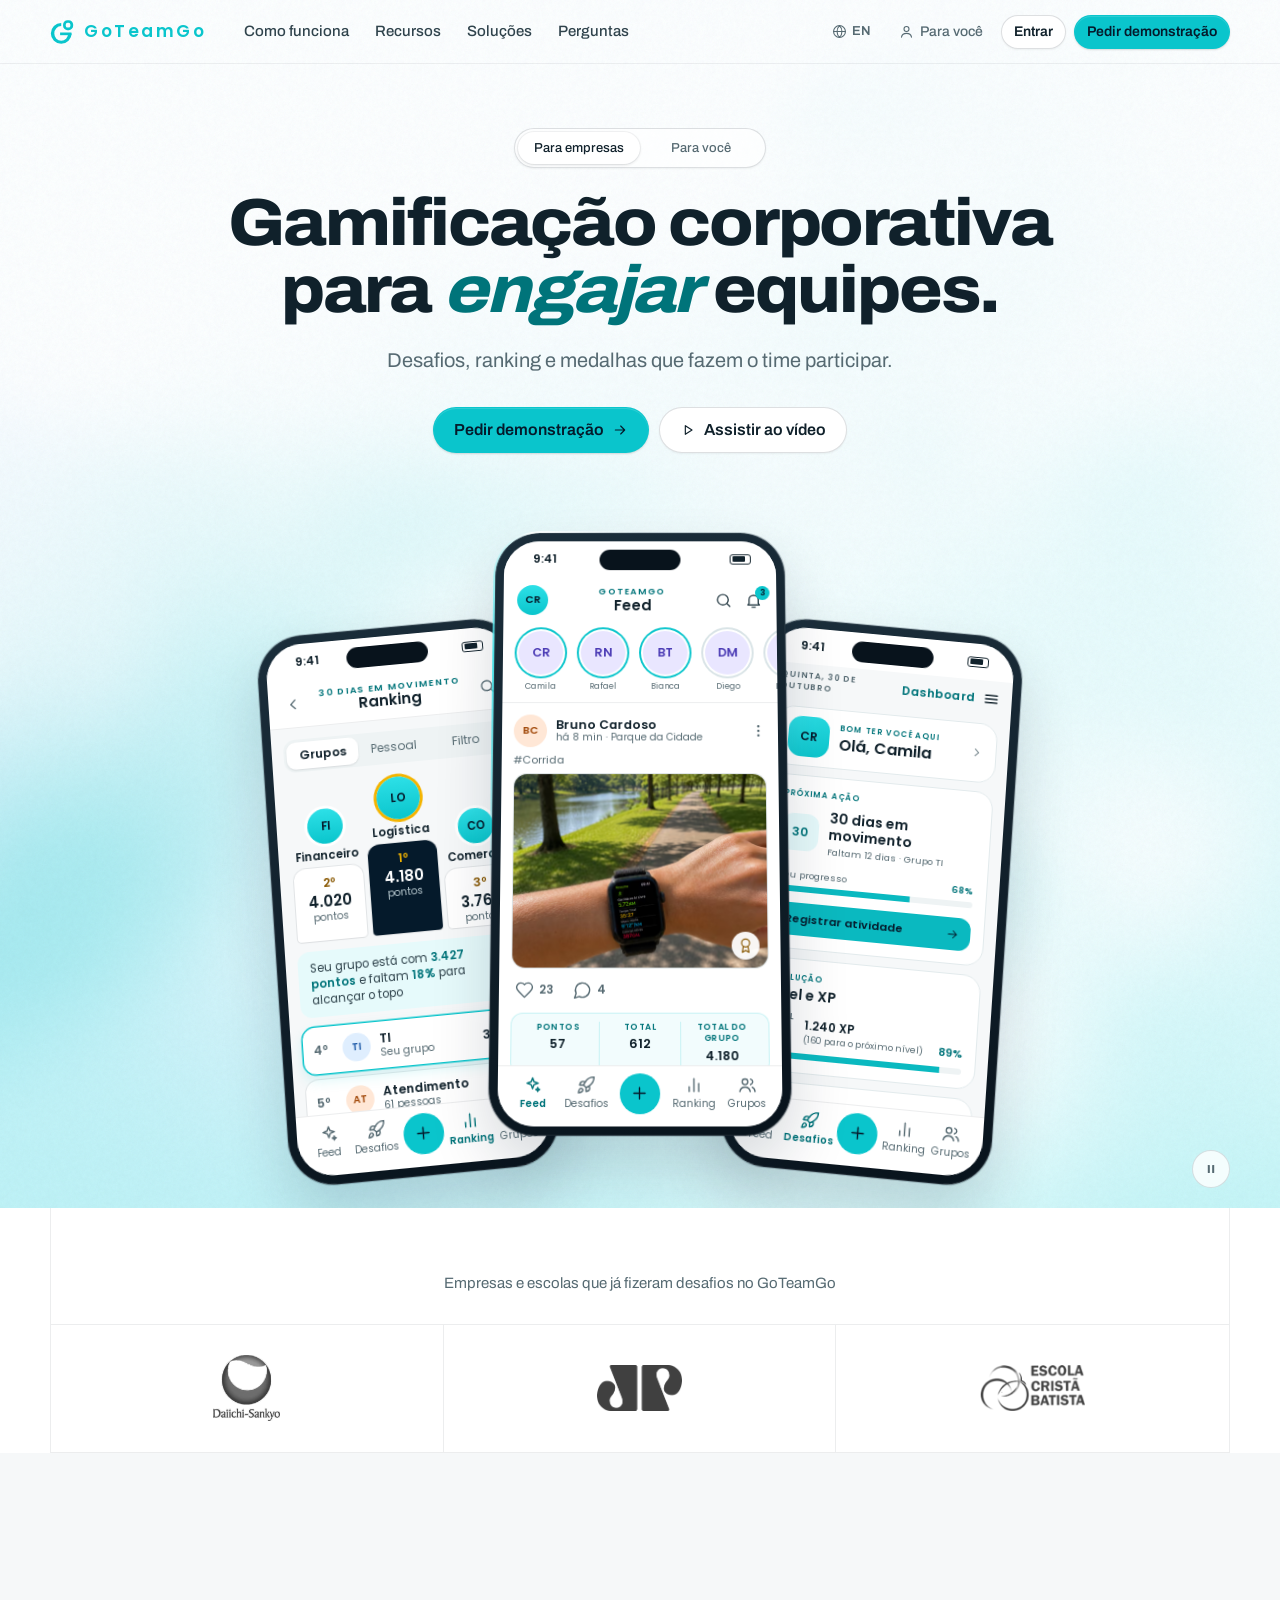
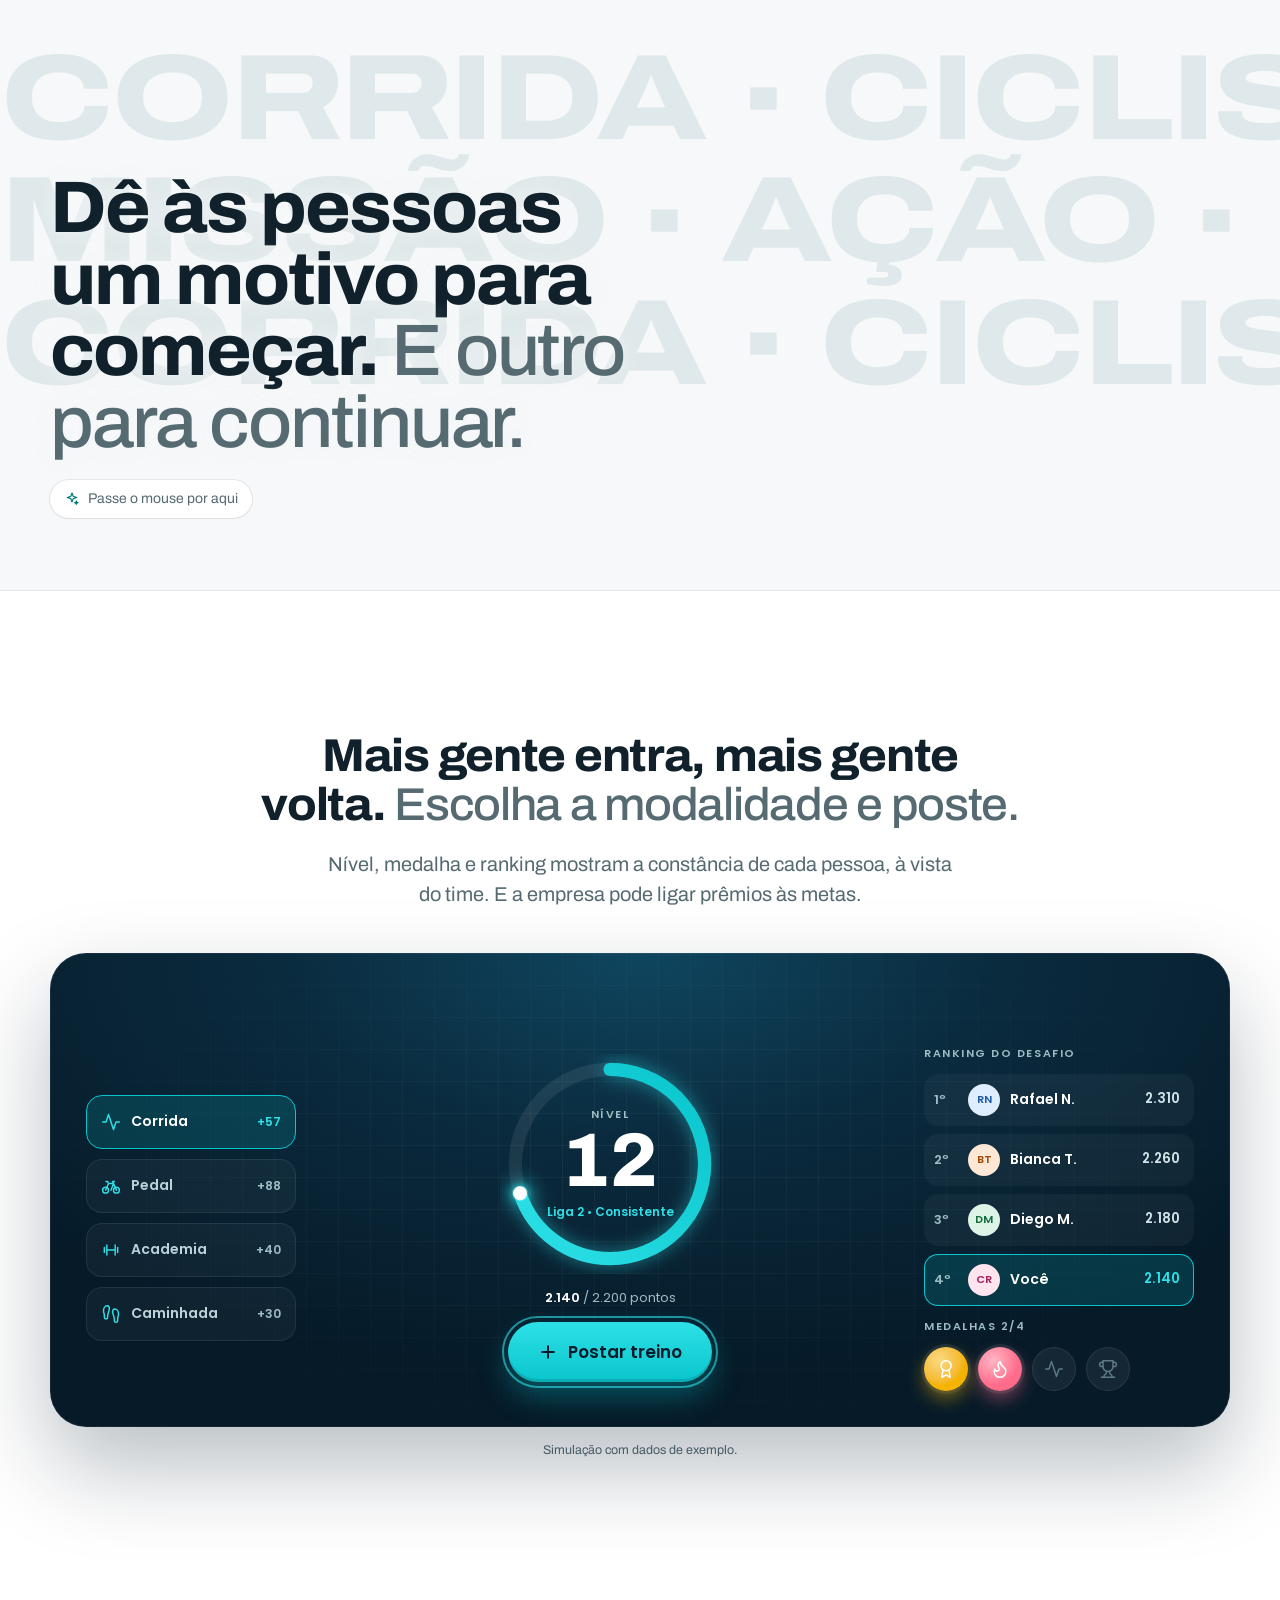
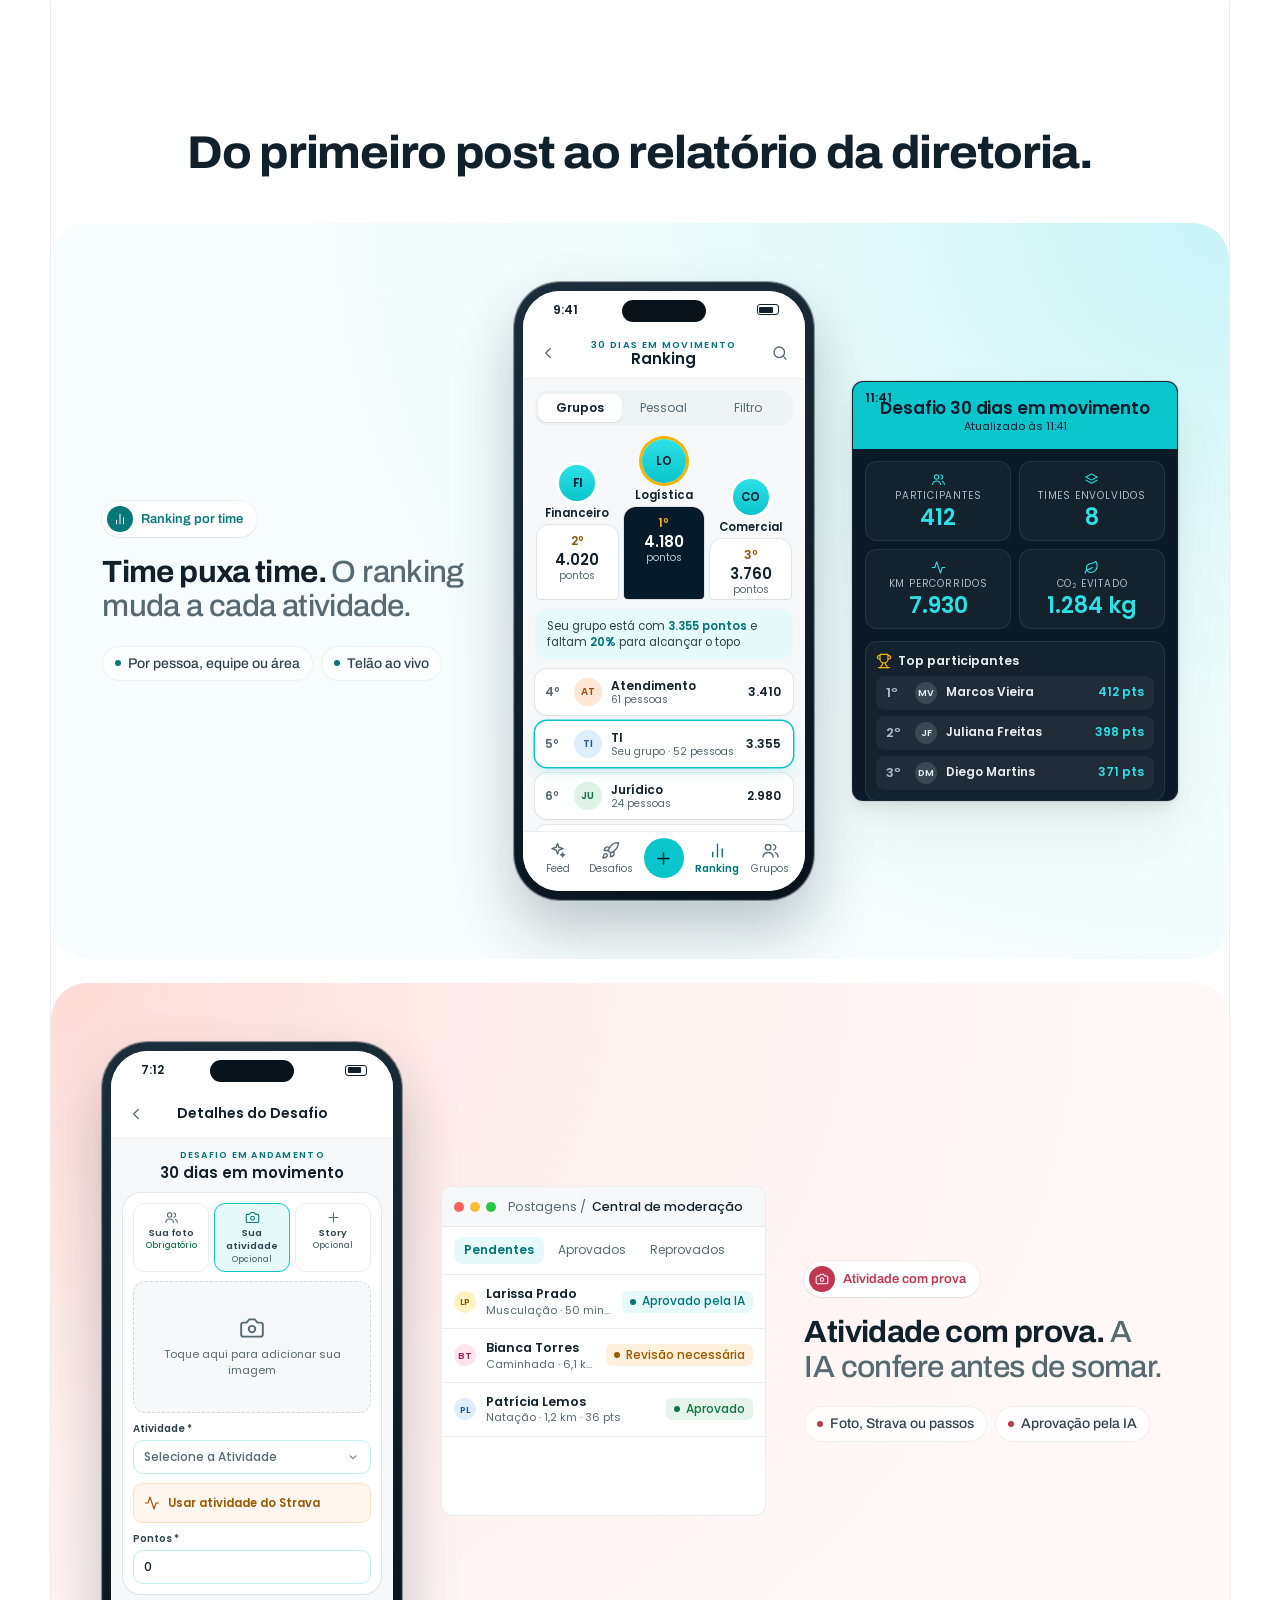
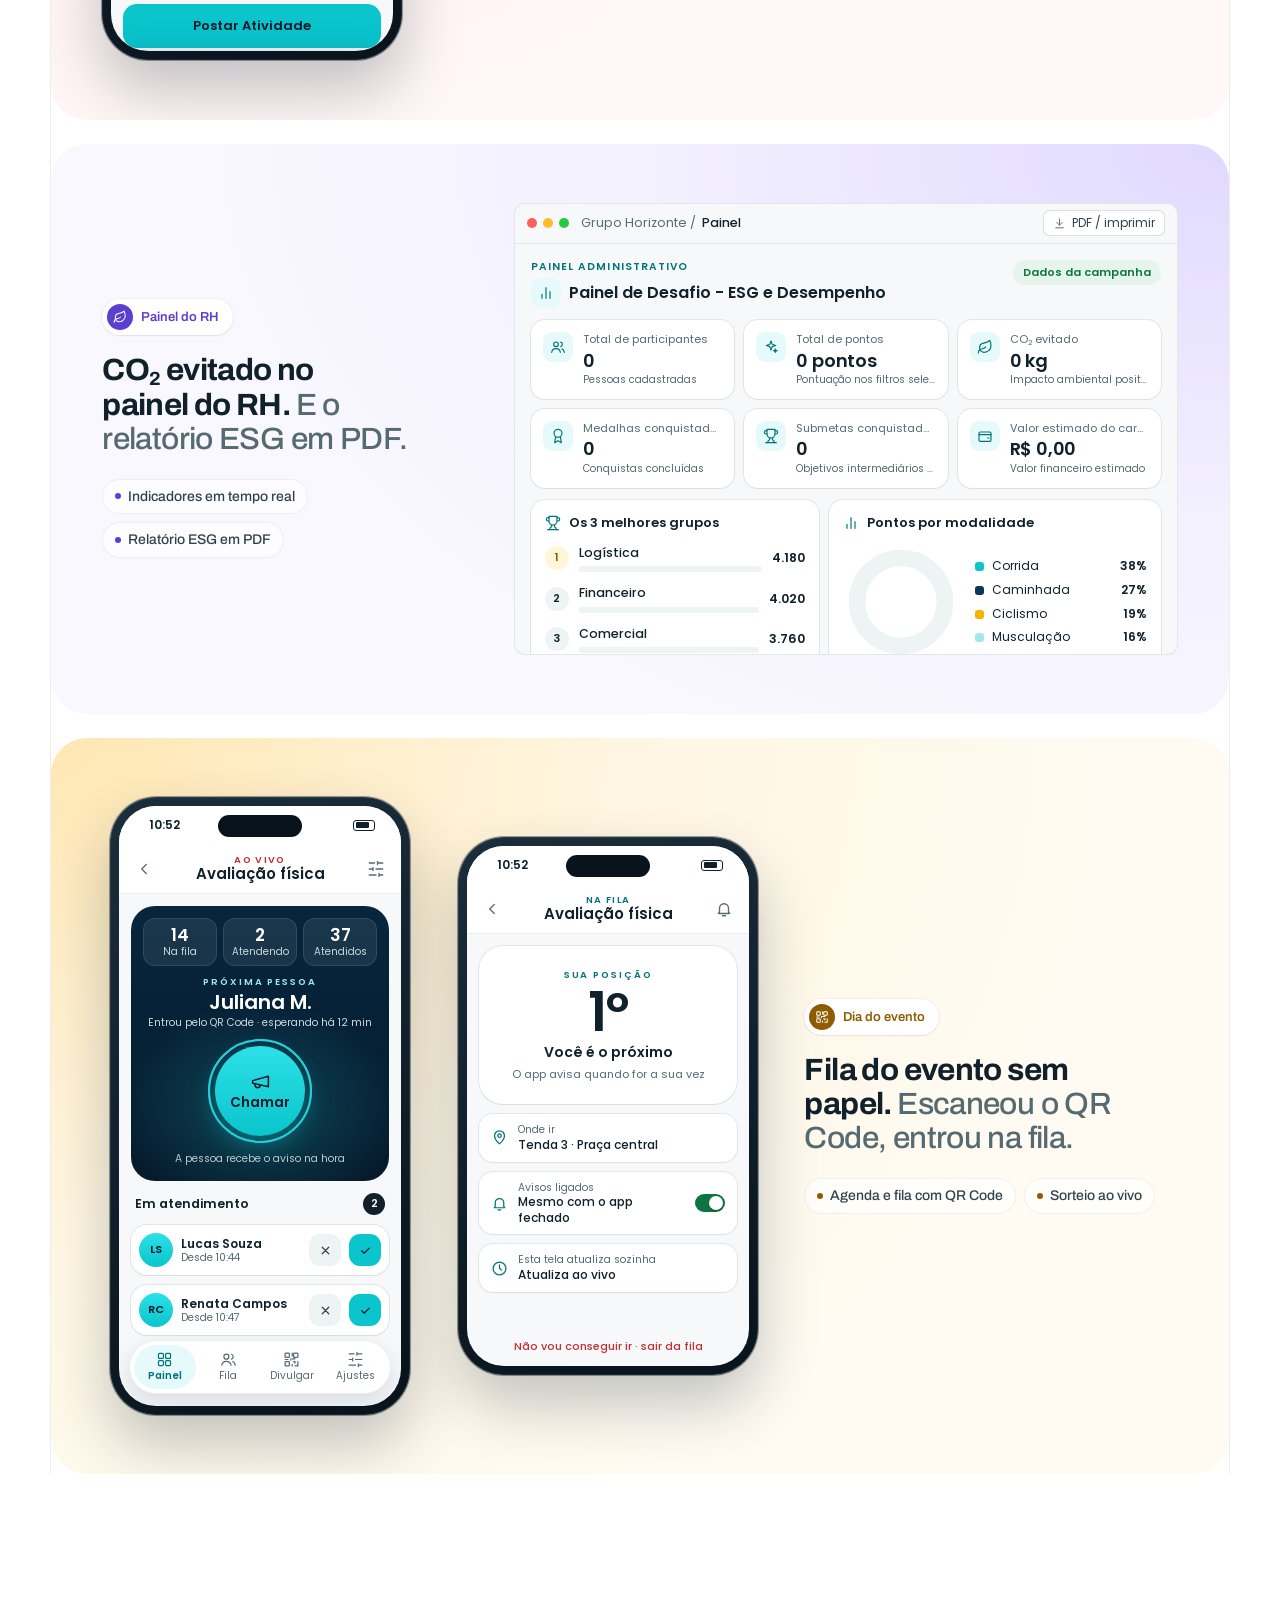
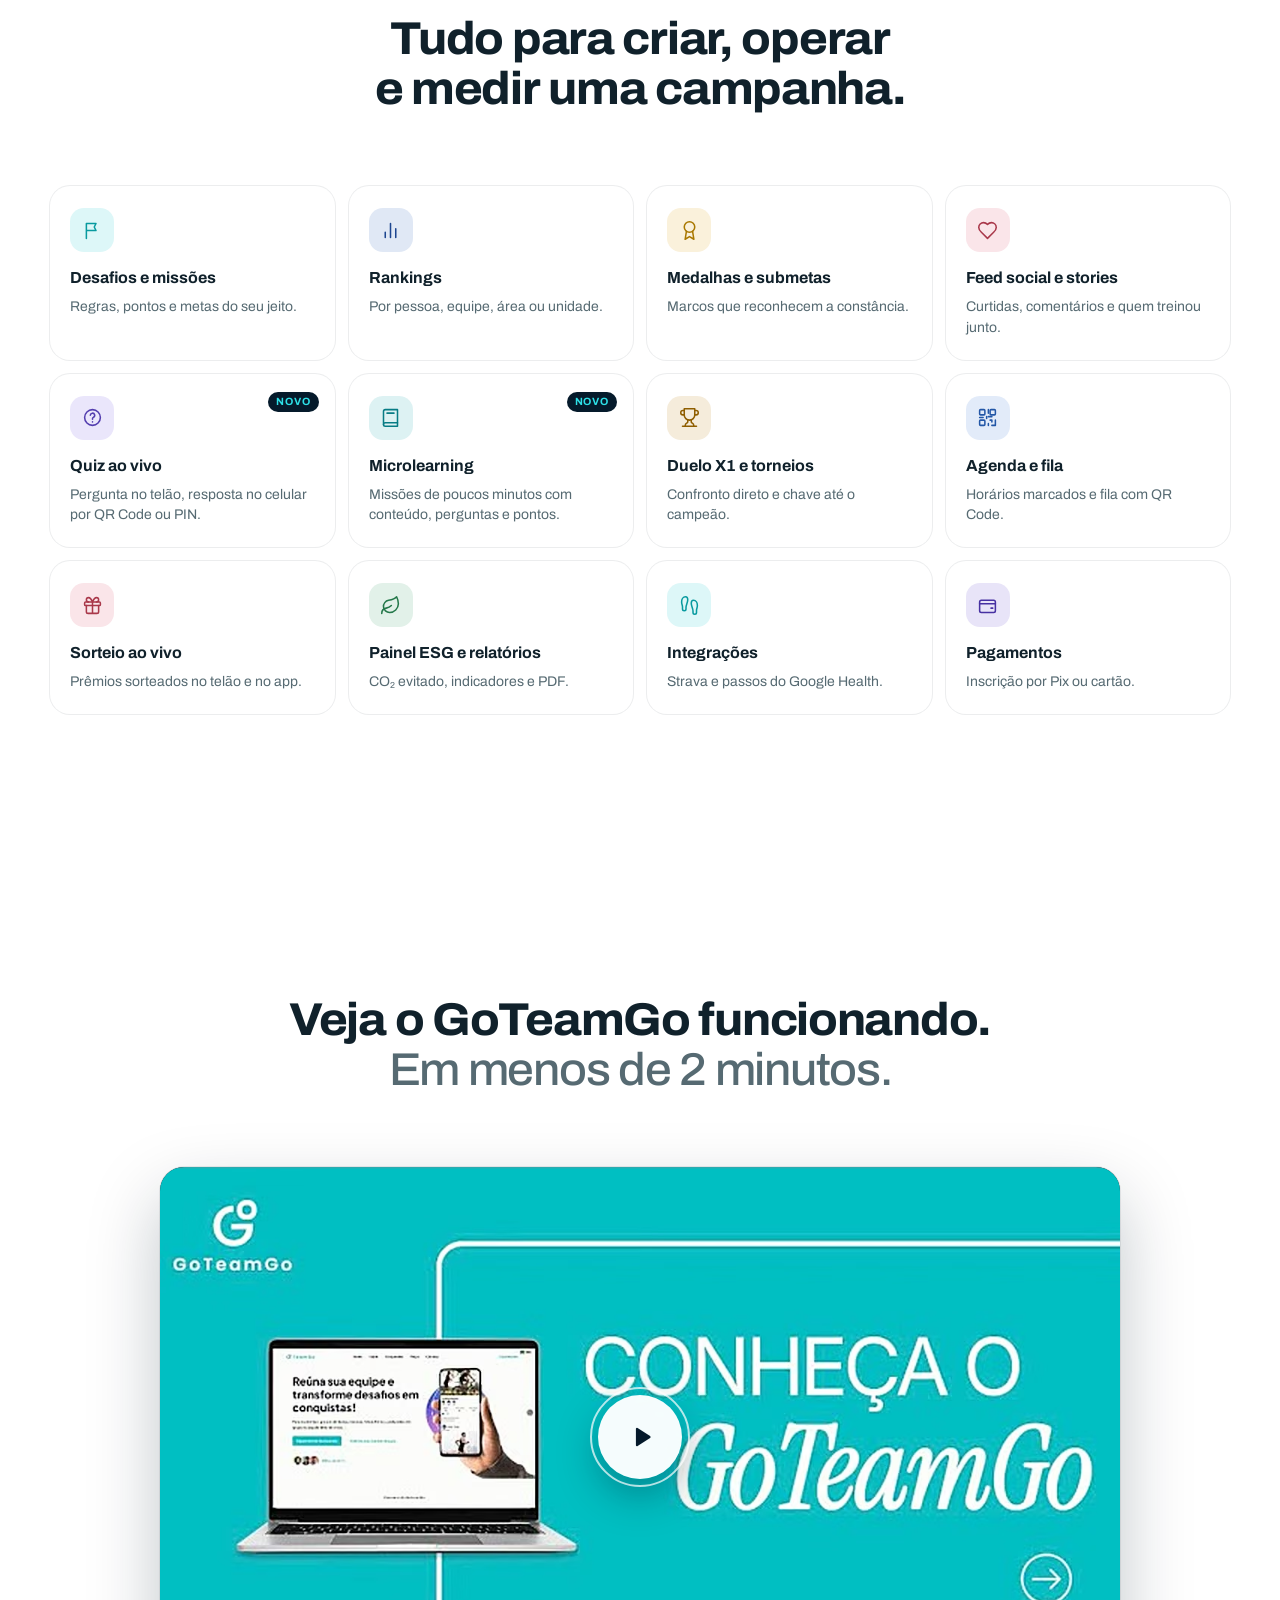
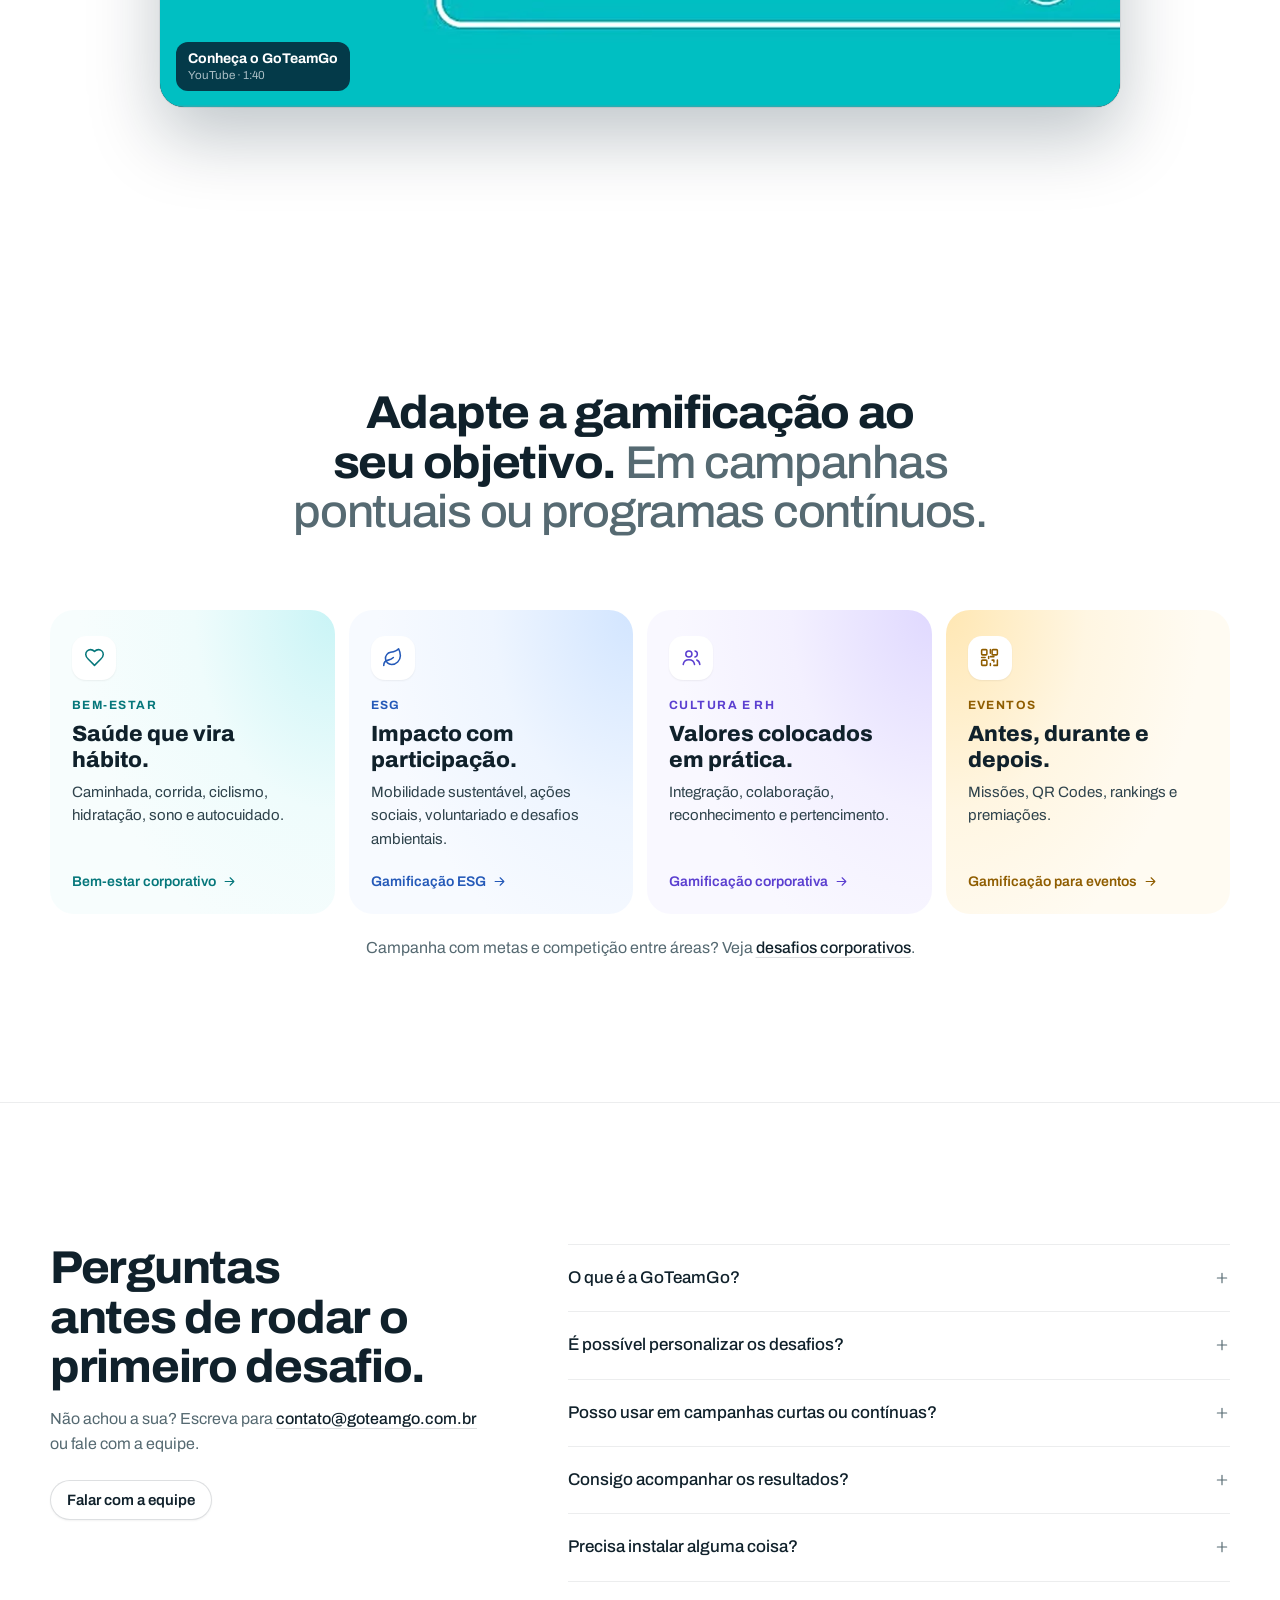
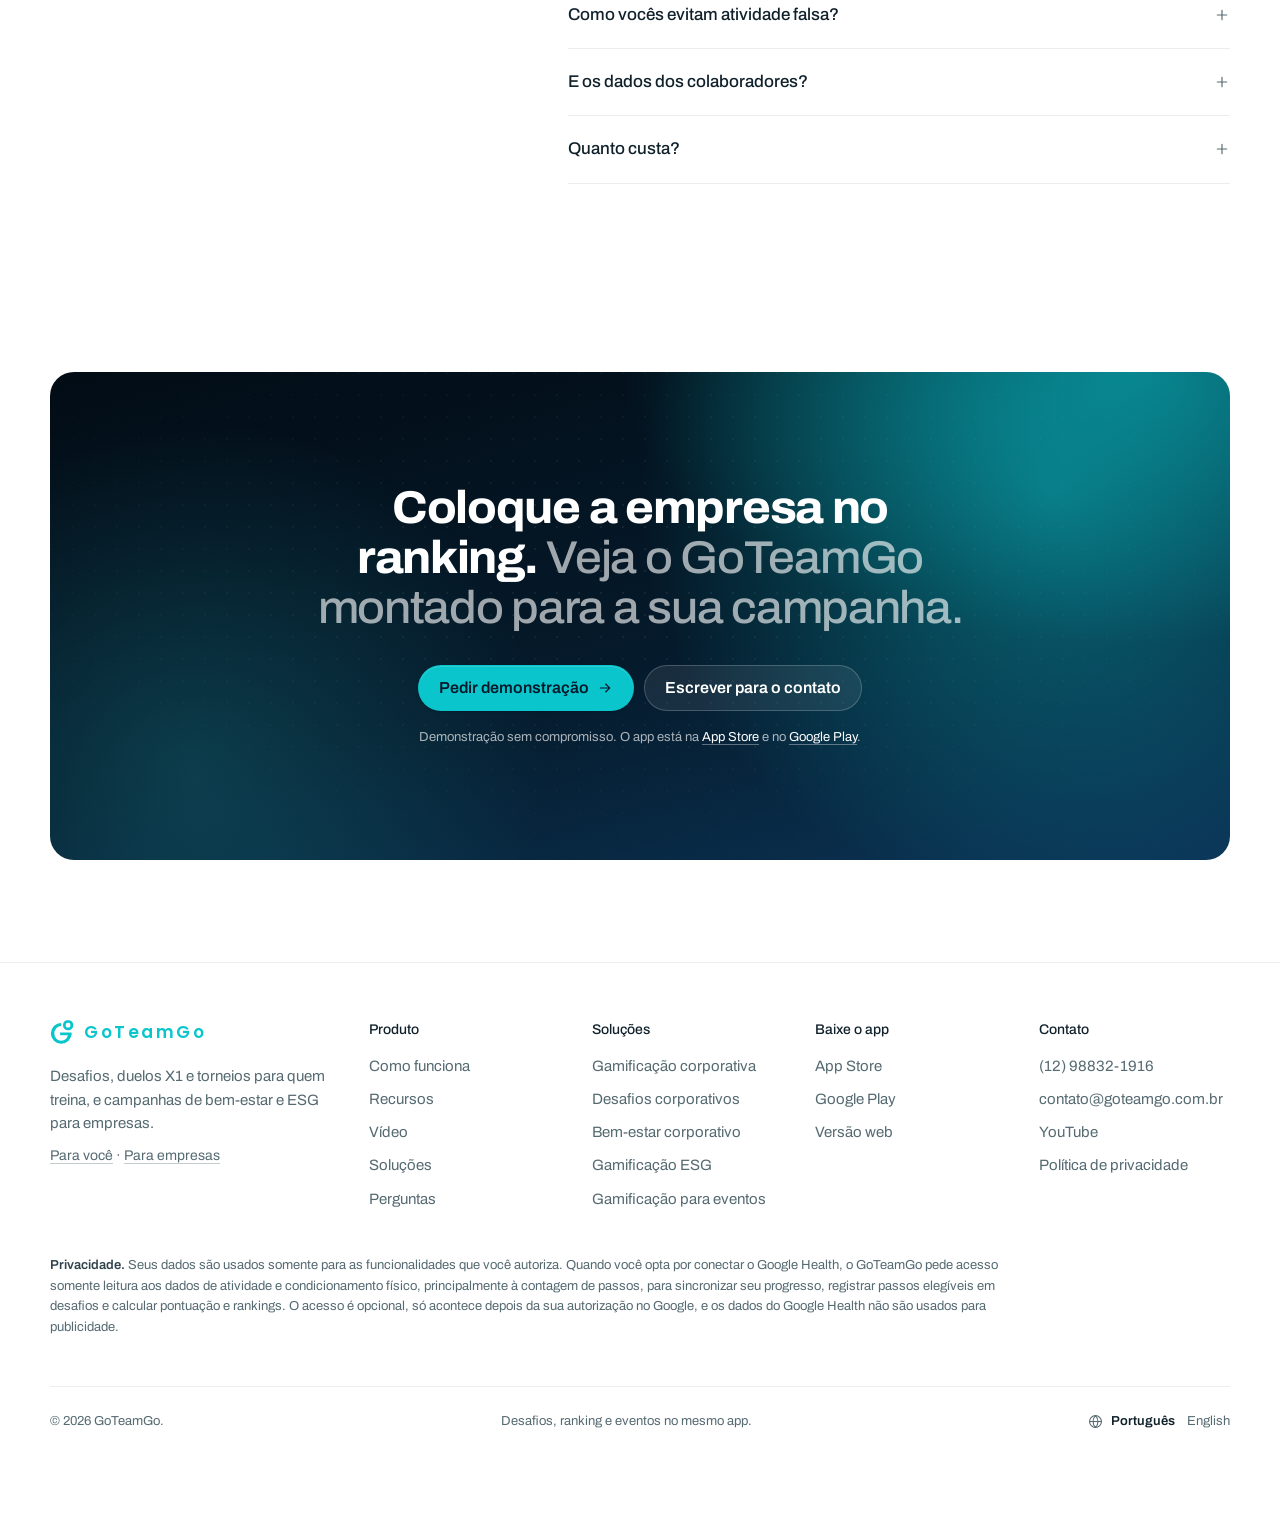
==== commit 7bf7b708: "Prévia: trilha de fotos de volta, vídeo no padrão das seções e herói mais limpo" ====
--- a/index.html
+++ b/index.html
@@ -158,4 +158,4 @@
 ]
 }
 </script> </head> <body> <a class="skip" href="#conteudo">Pular para o conteúdo</a> <svg width="0" height="0" style="position:absolute" aria-hidden="true" focusable="false"> <symbol id="logo-mark" viewBox="0 0 340 340"><g fill="currentColor"><path d="M159 43A147 147 0 1 0 306 190H257A98 104.5 0 1 1 159 85.5Z"/><path d="M143 177H304V215H143Z"/><path fill-rule="evenodd" d="M248 2H265A63 63 0 0 1 328 65V81A63 63 0 0 1 265 144H248A63 63 0 0 1 185 81V65A63 63 0 0 1 248 2ZM250 39H262A27 27 0 0 1 289 66V80A27 27 0 0 1 262 107H250A27 27 0 0 1 223 80V66A27 27 0 0 1 250 39Z"/></g></symbol> <symbol id="i-tv" viewBox="0 0 24 24"><rect x="2.5" y="4" width="19" height="13" rx="2"/><path d="M8 21h8M12 17v4"/></symbol> <symbol id="i-grid" viewBox="0 0 24 24"><rect x="3.5" y="3.5" width="7" height="7" rx="1.5"/><rect x="13.5" y="3.5" width="7" height="7" rx="1.5"/><rect x="3.5" y="13.5" width="7" height="7" rx="1.5"/><rect x="13.5" y="13.5" width="7" height="7" rx="1.5"/></symbol> <symbol id="i-gift" viewBox="0 0 24 24"><rect x="3" y="8" width="18" height="4" rx="1"/><path d="M12 8v13M19 12v7a2 2 0 0 1-2 2H7a2 2 0 0 1-2-2v-7"/><path d="M7.5 8a2.5 2.5 0 0 1 0-5C10 3 12 8 12 8s2-5 4.5-5a2.5 2.5 0 0 1 0 5"/></symbol> <symbol id="i-flame" viewBox="0 0 24 24"><path d="M8.5 14.5A2.5 2.5 0 0 0 11 12c0-1.4-.5-2-1-3-1.1-2.1-.2-4 2-6 .5 2.5 2 4.9 4 6.5 2 1.6 3 3.5 3 5.5a7 7 0 1 1-14 0c0-1.2.4-2.3 1-3a2.5 2.5 0 0 0 2.5 2.5z"/></symbol> <symbol id="i-users" viewBox="0 0 24 24"><circle cx="9" cy="8" r="3.5"/><path d="M2.5 20c.6-3.4 3.3-5.5 6.5-5.5s5.9 2.1 6.5 5.5"/><path d="M16 4.6a3.5 3.5 0 0 1 0 6.8M18 14.8c1.9.7 3.2 2.4 3.5 5.2"/></symbol> <symbol id="i-trophy" viewBox="0 0 24 24"><path d="M6 9H4.5a2.5 2.5 0 0 1 0-5H6M18 9h1.5a2.5 2.5 0 0 0 0-5H18M4 22h16"/><path d="M10 14.7V17c0 .6-.5 1-1 1.2C7.9 18.8 7 20.2 7 22M14 14.7V17c0 .6.5 1 1 1.2 1.1.6 2 2 2 3.8"/><path d="M18 2H6v7a6 6 0 0 0 12 0z"/></symbol> <symbol id="i-wallet" viewBox="0 0 24 24"><rect x="3" y="6" width="18" height="14" rx="2"/><path d="M3 10h18M16 15h2"/></symbol> <symbol id="i-chart" viewBox="0 0 24 24"><path d="M18 20V10M12 20V4M6 20v-6"/></symbol> <symbol id="i-bell" viewBox="0 0 24 24"><path d="M6 16v-5a6 6 0 1 1 12 0v5l1.5 2h-15z"/><path d="M10 21h4"/></symbol> <symbol id="i-rocket" viewBox="0 0 24 24"><path d="M4.5 16.5c-1.5 1.3-2 5-2 5s3.7-.5 5-2c.7-.8.7-2.1-.1-2.9a2.2 2.2 0 0 0-2.9-.1z"/><path d="m12 15-3-3a22 22 0 0 1 2-4A12.9 12.9 0 0 1 22 2c0 2.7-.8 7.5-6 11a22.4 22.4 0 0 1-4 2z"/><path d="M9 12H4s.6-3 2-4c1.6-1.1 5 0 5 0M12 15v5s3-.6 4-2c1.1-1.6 0-5 0-5"/></symbol> <symbol id="i-layers" viewBox="0 0 24 24"><path d="m12 3 9 5-9 5-9-5z"/><path d="m3 13 9 5 9-5"/></symbol> <symbol id="i-sparkle" viewBox="0 0 24 24"><path d="M12 3l1.8 4.9L19 9.7l-5.2 1.8L12 16.5l-1.8-5L5 9.7l5.2-1.8z"/><path d="M18.5 15l.7 1.8 1.8.7-1.8.7-.7 1.8-.7-1.8-1.8-.7 1.8-.7z"/></symbol> <symbol id="i-search" viewBox="0 0 24 24"><circle cx="11" cy="11" r="7"/><path d="m20 20-3.5-3.5"/></symbol> <symbol id="i-plus" viewBox="0 0 24 24"><path d="M12 5v14M5 12h14"/></symbol> <symbol id="i-check" viewBox="0 0 24 24"><path d="m5 12.5 4.5 4.5L19 7.5"/></symbol> <symbol id="i-close" viewBox="0 0 24 24"><path d="M6 6l12 12M18 6 6 18"/></symbol> <symbol id="i-arrow" viewBox="0 0 24 24"><path d="M5 12h14M13 6l6 6-6 6"/></symbol> <symbol id="i-chevron" viewBox="0 0 24 24"><path d="m7 10 5 5 5-5"/></symbol> <symbol id="i-back" viewBox="0 0 24 24"><path d="m15 18-6-6 6-6"/></symbol> <symbol id="i-download" viewBox="0 0 24 24"><path d="M12 4v11M7 10l5 5 5-5M5 20h14"/></symbol> <symbol id="i-file" viewBox="0 0 24 24"><path d="M14 3H7a2 2 0 0 0-2 2v14a2 2 0 0 0 2 2h10a2 2 0 0 0 2-2V8z"/><path d="M14 3v5h5M9 13h6M9 17h4"/></symbol> <symbol id="i-mail" viewBox="0 0 24 24"><rect x="3" y="5" width="18" height="14" rx="2"/><path d="m4 7 8 6 8-6"/></symbol> <symbol id="i-key" viewBox="0 0 24 24"><rect x="5" y="11" width="14" height="10" rx="2"/><path d="M8 11V8a4 4 0 0 1 8 0v3"/></symbol> <symbol id="i-menu" viewBox="0 0 24 24"><path d="M4 7h16M4 12h16M4 17h16"/></symbol> <symbol id="i-pin" viewBox="0 0 24 24"><path d="M12 21s7-6.2 7-11.5A7 7 0 0 0 5 9.5C5 14.8 12 21 12 21z"/><circle cx="12" cy="9.5" r="2.5"/></symbol> <symbol id="i-clock" viewBox="0 0 24 24"><circle cx="12" cy="12" r="9"/><path d="M12 7v5l3 2"/></symbol> <symbol id="i-activity" viewBox="0 0 24 24"><path d="M22 12h-4l-3 9L9 3l-3 9H2"/></symbol> <symbol id="i-camera" viewBox="0 0 24 24"><path d="M14.5 4h-5L7 7H4a2 2 0 0 0-2 2v9a2 2 0 0 0 2 2h16a2 2 0 0 0 2-2V9a2 2 0 0 0-2-2h-3z"/><circle cx="12" cy="13" r="3"/></symbol> <symbol id="i-award" viewBox="0 0 24 24"><circle cx="12" cy="8" r="6"/><path d="M15.5 12.9 17 22l-5-3-5 3 1.5-9.1"/></symbol> <symbol id="i-leaf" viewBox="0 0 24 24"><path d="M11 20A7 7 0 0 1 9.8 6.1C15.5 5 17 4.5 19 2c1 2 2 4.2 2 8 0 5.5-4.8 10-10 10z"/><path d="M2 21c0-3 1.9-5.4 5.1-6C9.5 14.5 12 13 13 12"/></symbol> <symbol id="i-heart" viewBox="0 0 24 24"><path d="M19 14c1.5-1.5 3-3.2 3-5.5A5.5 5.5 0 0 0 16.5 3c-1.8 0-3 .5-4.5 2-1.5-1.5-2.7-2-4.5-2A5.5 5.5 0 0 0 2 8.5c0 2.3 1.5 4 3 5.5l7 7z"/></symbol> <symbol id="i-message" viewBox="0 0 24 24"><path d="M7.9 20A9 9 0 1 0 4 16.1L2 22z"/></symbol> <symbol id="i-phone" viewBox="0 0 24 24"><rect x="5" y="2" width="14" height="20" rx="2.5"/><path d="M11 18h2"/></symbol> <symbol id="i-qr" viewBox="0 0 24 24"><rect x="3" y="3" width="6" height="6" rx="1"/><rect x="15" y="3" width="6" height="6" rx="1"/><rect x="3" y="15" width="6" height="6" rx="1"/><path d="M15 15h2v2M21 15v6h-4M13 3v4M13 11h4M3 12h4M11 11v2M13 19v2"/></symbol> <symbol id="i-sliders" viewBox="0 0 24 24"><path d="M21 4h-7M10 4H3M21 12h-9M8 12H3M21 20h-5M12 20H3M14 2v4M8 10v4M16 18v4"/></symbol> <symbol id="i-megaphone" viewBox="0 0 24 24"><path d="m3 11 18-5v12L3 14z"/><path d="M11.6 16.8a3 3 0 1 1-5.8-1.6"/></symbol> <symbol id="i-steps" viewBox="0 0 24 24"><path d="M4 16v-2.4C4 11.5 3 10.5 3 8c0-2.7 1.5-6 4.5-6C9.4 2 10 3.8 10 5.5c0 3.1-2 5.7-2 8.7V16a2 2 0 1 1-4 0zM20 20v-2.4c0-2.1 1-3.1 1-5.6 0-2.7-1.5-6-4.5-6C14.6 6 14 7.8 14 9.5c0 3.1 2 5.7 2 8.7V20a2 2 0 1 0 4 0z"/></symbol> <symbol id="i-dots" viewBox="0 0 24 24"><circle cx="12" cy="5" r="1"/><circle cx="12" cy="12" r="1"/><circle cx="12" cy="19" r="1"/></symbol> <symbol id="i-pause" viewBox="0 0 24 24"><rect x="6.5" y="5" width="3.5" height="14" rx="1"/><rect x="14" y="5" width="3.5" height="14" rx="1"/></symbol> <symbol id="i-play" viewBox="0 0 24 24"><path d="M8 5.5v13l10-6.5z"/></symbol> <symbol id="i-bolt" viewBox="0 0 24 24"><path d="M13 2 4 14h7l-1 8 9-12h-7z"/></symbol> <symbol id="i-arrow-left" viewBox="0 0 24 24"><path d="M19 12H5M11 6l-6 6 6 6"/></symbol> <symbol id="i-briefcase" viewBox="0 0 24 24"><rect x="3" y="7" width="18" height="13" rx="2"/><path d="M8 7V5a2 2 0 0 1 2-2h4a2 2 0 0 1 2 2v2M3 13h18"/></symbol> <symbol id="i-globe" viewBox="0 0 24 24"><circle cx="12" cy="12" r="9.5"/><path d="M2.5 12h19M12 2.5c2.6 2.6 3.9 5.8 3.9 9.5s-1.3 6.9-3.9 9.5c-2.6-2.6-3.9-5.8-3.9-9.5S9.4 5.1 12 2.5z"/></symbol><symbol id="i-user" viewBox="0 0 24 24"><circle cx="12" cy="8" r="4"/><path d="M4 21c.8-4 4-6 8-6s7.2 2 8 6"/></symbol> <symbol id="i-list" viewBox="0 0 24 24"><path d="M9 6h11M9 12h11M9 18h11M4.5 6h.01M4.5 12h.01M4.5 18h.01"/></symbol> <symbol id="i-refresh" viewBox="0 0 24 24"><path d="M20 11a8 8 0 1 0-2.3 5.7M20 4v7h-7"/></symbol> <symbol id="i-flag" viewBox="0 0 24 24"><path d="M5 21V4M5 4h11l-2 4 2 4H5"/></symbol> <symbol id="i-shield" viewBox="0 0 24 24"><path d="M12 3 5 6v5c0 4.6 3 8.3 7 10 4-1.7 7-5.4 7-10V6z"/><path d="m9 12 2 2 4-4"/></symbol> <symbol id="i-send" viewBox="0 0 24 24"><path d="M22 2 11 13M22 2l-7 20-4-9-9-4z"/></symbol> <symbol id="i-copy" viewBox="0 0 24 24"><rect x="9" y="9" width="12" height="12" rx="2"/><path d="M5 15H4a2 2 0 0 1-2-2V4a2 2 0 0 1 2-2h9a2 2 0 0 1 2 2v1"/></symbol> <symbol id="i-bike" viewBox="0 0 24 24"><circle cx="5.5" cy="17" r="3.5"/><circle cx="18.5" cy="17" r="3.5"/><path d="M5.5 17 9 9h6l3.5 8M9 9 8 6.5H6M12 17l3-8M15 9l-1-2.5h2"/></symbol> <symbol id="i-dumbbell" viewBox="0 0 24 24"><path d="M7 6v12M17 6v12M4 9v6M20 9v6M7 12h10"/></symbol> <symbol id="i-crown" viewBox="0 0 24 24"><path d="M3 8l4.5 4L12 5l4.5 7L21 8l-2 10H5z"/></symbol> <symbol id="i-quiz" viewBox="0 0 24 24"><circle cx="12" cy="12" r="9"/><path d="M9.5 9.5a2.5 2.5 0 1 1 3.5 2.3c-.6.3-1 .8-1 1.5v.7M12 17h.01"/></symbol> <symbol id="i-book" viewBox="0 0 24 24"><path d="M4 5a2 2 0 0 1 2-2h14v15H6a2 2 0 0 0-2 2z"/><path d="M4 20a2 2 0 0 0 2 2h14v-4M8 7h8"/></symbol> <symbol id="i-card" viewBox="0 0 24 24"><rect x="2.5" y="5" width="19" height="14" rx="2"/><path d="M2.5 10h19M6 15h4"/></symbol> </svg> <header class="nav" data-nav> <div class="container nav__inner"> <a class="brand" href="#topo" aria-label="GoTeamGo, início"> <svg class="brand__mark" aria-hidden="true"><use href="#logo-mark"/></svg>GoTeamGo
-</a> <nav class="nav__links" aria-label="Principal"> <a href="#pratica" data-for="empresa">Como funciona</a> <a href="#produto" data-for="voce">Como funciona</a> <a href="#jogo" data-for="voce">Gamificação</a> <a href="#social" data-for="voce">Social</a> <a href="#recursos" data-for="empresa">Recursos</a> <a href="#solucoes" data-for="empresa">Soluções</a> <a href="#perguntas">Perguntas</a> </nav> <div class="nav__actions"> <a class="nav__lang" href="en/" hreflang="en" lang="en" aria-label="English version" data-lang-link><svg class="i" aria-hidden="true"><use href="#i-globe"/></svg>EN</a> <a class="nav__aud" href="#empresas" data-aud-link="empresa" data-for="voce"><svg class="i" aria-hidden="true"><use href="#i-briefcase"/></svg>Para empresas</a> <a class="nav__aud" href="#voce" data-aud-link="voce" data-for="empresa"><svg class="i" aria-hidden="true"><use href="#i-user"/></svg>Para você</a> <a class="btn btn--secondary btn--sm nav__login" href="https://app.goteamgo.com.br/">Entrar</a> <a class="btn btn--primary btn--sm" href="https://app.goteamgo.com.br/register/" data-track="cta-nav-conta" data-for="voce"><span class="lbl-long">Criar conta grátis</span><span class="lbl-short">Criar conta</span><span class="lbl-tiny">Criar conta</span></a> <a class="btn btn--primary btn--sm" href="https://wa.me/5512988321916?text=Ol%C3%A1%2C%20quero%20ver%20uma%20demonstra%C3%A7%C3%A3o%20do%20GoTeamGo%20para%20a%20minha%20empresa." target="_blank" rel="noopener" data-track="cta-nav" data-for="empresa"><span class="lbl-long">Pedir demonstração</span><span class="lbl-short">Demonstração</span><span class="lbl-tiny">Agendar</span></a> <button class="nav__toggle" type="button" aria-expanded="false" aria-controls="menu-mobile" aria-label="Abrir menu" data-nav-toggle> <span class="burger" aria-hidden="true"><i></i><i></i></span> </button> </div> </div> <div class="nav__mobile" id="menu-mobile" hidden> <nav class="m-menu" aria-label="Menu"> <a class="m-link" href="#pratica" style="--i:0" data-for="empresa"><span>Como funciona</span><svg class="i" aria-hidden="true"><use href="#i-arrow"/></svg></a> <a class="m-link" href="#produto" style="--i:0" data-for="voce"><span>Como funciona</span><svg class="i" aria-hidden="true"><use href="#i-arrow"/></svg></a> <a class="m-link" href="#jogo" style="--i:1" data-for="voce"><span>Gamificação</span><svg class="i" aria-hidden="true"><use href="#i-arrow"/></svg></a> <a class="m-link" href="#social" style="--i:2" data-for="voce"><span>Social</span><svg class="i" aria-hidden="true"><use href="#i-arrow"/></svg></a> <a class="m-link" href="#recursos" style="--i:1" data-for="empresa"><span>Recursos</span><svg class="i" aria-hidden="true"><use href="#i-arrow"/></svg></a> <a class="m-link" href="#solucoes" style="--i:2" data-for="empresa"><span>Soluções</span><svg class="i" aria-hidden="true"><use href="#i-arrow"/></svg></a> <a class="m-link" href="#perguntas" style="--i:3"><span>Perguntas</span><svg class="i" aria-hidden="true"><use href="#i-arrow"/></svg></a> </nav> <div class="m-foot" style="--i:4"> <a class="btn btn--primary btn--lg" href="https://app.goteamgo.com.br/register/" data-track="cta-nav-mobile-conta" data-for="voce">Criar minha conta grátis <svg class="i i-arrow" aria-hidden="true"><use href="#i-arrow"/></svg></a> <a class="btn btn--primary btn--lg" href="https://wa.me/5512988321916?text=Ol%C3%A1%2C%20quero%20ver%20uma%20demonstra%C3%A7%C3%A3o%20do%20GoTeamGo%20para%20a%20minha%20empresa." target="_blank" rel="noopener" data-track="cta-nav-mobile" data-for="empresa">Pedir demonstração <svg class="i i-arrow" aria-hidden="true"><use href="#i-arrow"/></svg></a> <a class="btn btn--secondary btn--lg" href="https://app.goteamgo.com.br/">Entrar</a> <a class="m-aud" href="#empresas" data-aud-link="empresa" data-for="voce"><svg class="i" aria-hidden="true"><use href="#i-briefcase"/></svg>Tem uma empresa? Ver a versão para empresas</a> <a class="m-aud" href="#voce" data-aud-link="voce" data-for="empresa"><svg class="i" aria-hidden="true"><use href="#i-user"/></svg>Ver a versão para você</a> <a class="m-aud" href="en/" hreflang="en" lang="en" data-lang-link><svg class="i" aria-hidden="true"><use href="#i-globe"/></svg>English version</a> <p class="m-stores">Baixe o app: <a href="https://apps.apple.com/br/app/goteamgo/id6756112455" target="_blank" rel="noopener">App Store</a> · <a href="https://play.google.com/store/apps/details?id=br.com.goteamgo.app.twa" target="_blank" rel="noopener">Google Play</a></p> </div> </div> </header> <main id="conteudo"> <section class="hero" id="topo" aria-labelledby="hero-title"> <div class="hero__bg" aria-hidden="true"><div class="hero__aurora"><i></i><i></i><i></i></div><div class="hero__noise"></div><canvas class="hero__grain" data-grain></canvas></div> <span class="aud-anchor" id="voce"></span><span class="aud-anchor" id="empresas"></span> <div class="container hero__inner"> <div class="aud" role="group" aria-label="Versão da página"> <span class="aud__thumb" aria-hidden="true"></span> <a class="aud__opt aud__opt--empresa" href="#empresas" data-aud-link="empresa">Para empresas</a> <a class="aud__opt aud__opt--voce" href="#voce" data-aud-link="voce">Para você</a> </div> <p class="hero__eyebrow" data-for="empresa">Plataforma de gamificação corporativa</p> <h1 class="display hero__title" id="hero-title"><span data-for="voce"><span class="w" style="--i:0">Cada</span> <span class="w" style="--i:1"><span class="rotator" data-words="treino|corrida|pedalada|caminhada|série|braçada"><span class="rotator__word">treino</span></span></span> <span class="w" style="--i:2">vale</span> <span class="w" style="--i:3">ponto,</span> <span class="w" style="--i:4">medalha</span> <span class="w" style="--i:5">e</span> <span class="w" style="--i:6">lugar</span> <span class="w" style="--i:7">no</span> <span class="w" style="--i:8">ranking.</span></span><span data-for="empresa"><span class="w" style="--i:0">Gamificação</span> <span class="w" style="--i:1">corporativa</span> <span class="w" style="--i:2">para</span> <span class="w" style="--i:3"><span class="rotator" data-words="engajar|mover|integrar|premiar"><span class="rotator__word">engajar</span></span></span> <span class="w" style="--i:4">equipes.</span></span></h1> <p class="lead hero__lead" data-for="voce">Poste o treino, a galera curte e cada ponto sobe o seu nível.</p> <p class="lead hero__lead" data-for="empresa">Desafios, missões, rankings e recompensas para aumentar a participação em campanhas de bem-estar, cultura, ESG, integração e eventos.</p> <div class="hero__ctas" data-for="voce"> <a class="btn btn--primary btn--lg" href="https://app.goteamgo.com.br/register/" data-track="cta-hero-conta">Criar minha conta grátis <svg class="i i-arrow" aria-hidden="true"><use href="#i-arrow"/></svg></a> <a class="btn btn--secondary btn--lg" href="#produto">Ver como funciona</a> </div> <p class="hero__note" data-for="voce">Sem mensalidade. Também na <a href="https://apps.apple.com/br/app/goteamgo/id6756112455" target="_blank" rel="noopener">App Store</a> e no <a href="https://play.google.com/store/apps/details?id=br.com.goteamgo.app.twa" target="_blank" rel="noopener">Google Play</a>.</p> <div class="hero__ctas" data-for="empresa"> <a class="btn btn--primary btn--lg" href="https://wa.me/5512988321916?text=Ol%C3%A1%2C%20quero%20ver%20uma%20demonstra%C3%A7%C3%A3o%20do%20GoTeamGo%20para%20a%20minha%20empresa." target="_blank" rel="noopener" data-track="cta-hero">Pedir demonstração <svg class="i i-arrow" aria-hidden="true"><use href="#i-arrow"/></svg></a> <a class="btn btn--secondary btn--lg" href="#video"><svg class="i" aria-hidden="true"><use href="#i-play"/></svg>Assistir ao vídeo</a> </div> </div> <button class="still-toggle" type="button" aria-pressed="false" aria-label="Pausar animações" title="Pausar animações" data-still hidden><svg class="i" aria-hidden="true"><use href="#i-pause"/></svg></button> <div class="container hero__stage"> <div class="phones"> <div class="phones__side phones__side--l" data-for="voce"> <div class="device"> <div class="app app--phone" role="img" aria-label="Tela de um duelo X1 no app GoTeamGo: Camila venceu Bianca no beach tennis, o duelo está finalizado e a medalha de vencedora aparece no avatar dela."> <div class="ph-status" aria-hidden="true"><span>9:41</span><span class="ph-island"></span><span class="ph-bat"></span></div> <div class="fd-head"><span class="fd-me">CR</span><span class="fd-title">Duelo</span><span class="fd-acts"><svg class="i"><use href="#i-refresh"/></svg><svg class="i"><use href="#i-arrow-left"/></svg></span></div> <div class="ph-body x1"> <div class="x1-hero"> <span class="x1-pill is-finished">Finalizado</span> <div class="x1-duel"> <div class="x1-player"><span class="x1-av av--2">BT</span><b>Bianca Torres</b></div> <span class="x1-vs">X</span> <div class="x1-player"><span class="x1-av">CR<i class="x1-medal"></i></span><b>Camila Rocha</b></div> </div> </div> <div class="x1-tabs"><span class="is-active">Resultado</span><span>Informações</span></div> <div class="x1-card"> <div class="x1-card__head"><b>Resultado</b><span class="x1-st is-done">Finalizado</span></div> <div class="x1-chips"><div class="x1-chip is-win"><small>Vencedor</small><b>Camila Rocha</b></div><div class="x1-chip"><small>Derrotado</small><b>Bianca Torres</b></div></div> </div> <div class="x1-info"><span><small>Modalidade</small>Beach tennis</span><span><small>Resultados</small>2/2</span><span><small>Início</small>02/11/2026</span></div> </div> <div class="ph-tabbar" aria-hidden="true"> <span><svg class="i"><use href="#i-sparkle"/></svg>Feed</span> <span class="is-active"><svg class="i"><use href="#i-rocket"/></svg>Desafios</span> <span class="ph-tabbar__plus"><svg class="i"><use href="#i-plus"/></svg></span> <span><svg class="i"><use href="#i-chart"/></svg>Ranking</span> <span><svg class="i"><use href="#i-users"/></svg>Grupos</span> </div> </div> </div> </div> <div class="phones__side phones__side--l" data-for="empresa"> <div class="device"> <div class="app app--phone" role="img" aria-label="Tela de Ranking do app GoTeamGo: pódio com Logística em 1º, Financeiro em 2º e Comercial em 3º, e a posição do seu grupo."> <div class="ph-status" aria-hidden="true"><span>9:41</span><span class="ph-island"></span><span class="ph-bat"></span></div> <div class="ph-head"><svg class="i"><use href="#i-back"/></svg><span class="ph-head__title"><small>30 dias em movimento</small>Ranking</span><svg class="i"><use href="#i-search"/></svg></div> <div class="ph-body"> <div class="ph-seg"><span class="is-active">Grupos</span><span>Pessoal</span><span>Filtro</span></div> <div class="podium"> <div class="podium__item podium__item--2"><span class="podium__av">FI</span><b>Financeiro</b><span class="podium__col"><i>2º</i><strong>4.020</strong><small>pontos</small></span></div> <div class="podium__item podium__item--1"><span class="podium__av">LO</span><b>Logística</b><span class="podium__col"><i>1º</i><strong>4.180</strong><small>pontos</small></span></div> <div class="podium__item podium__item--3"><span class="podium__av">CO</span><b>Comercial</b><span class="podium__col"><i>3º</i><strong>3.760</strong><small>pontos</small></span></div> </div> <div class="rk-me">Seu grupo está com <b>3.427 pontos</b> e faltam <b>18%</b> para alcançar o topo</div> <ol class="rk-list"> <li class="rk-row is-me"><span class="rk-pos">4º</span><span class="av av--5">TI</span><span class="rk-name">TI<small>Seu grupo</small></span><span class="rk-pts">3.427</span></li> <li class="rk-row"><span class="rk-pos">5º</span><span class="av av--2">AT</span><span class="rk-name">Atendimento<small>61 pessoas</small></span><span class="rk-pts">3.410</span></li> </ol> </div> <div class="ph-tabbar" aria-hidden="true"> <span><svg class="i"><use href="#i-sparkle"/></svg>Feed</span> <span><svg class="i"><use href="#i-rocket"/></svg>Desafios</span> <span class="ph-tabbar__plus"><svg class="i"><use href="#i-plus"/></svg></span> <span class="is-active"><svg class="i"><use href="#i-chart"/></svg>Ranking</span> <span><svg class="i"><use href="#i-users"/></svg>Grupos</span> </div> </div> </div> </div> <div class="phones__main"> <div class="device device--beam"> <div class="app app--phone" data-scene="feed" data-toast-time="agora" role="img" aria-label="Demonstração do Feed do app GoTeamGo: stories do time, um post de corrida de 5,72 km com pontos do grupo, curtidas chegando e posts novos entrando no topo."> <div class="ph-status" aria-hidden="true"><span>9:41</span><span class="ph-island"></span><span class="ph-bat"></span></div> <div class="fd-head"><span class="fd-me">CR</span><span class="fd-title"><small>GoTeamGo</small>Feed</span><span class="fd-acts"><svg class="i"><use href="#i-search"/></svg><span class="fd-bell"><svg class="i"><use href="#i-bell"/></svg><i>3</i></span></span></div> <div class="ph-body fd-body"> <div class="fd-stories"> <span class="fd-story"><i>CR</i><small>Camila</small></span> <span class="fd-story"><i class="av--5">RN</i><small>Rafael</small></span> <span class="fd-story"><i class="av--2">BT</i><small>Bianca</small></span> <span class="fd-story is-seen"><i class="av--3">DM</i><small>Diego</small></span> <span class="fd-story is-seen"><i class="av--6">LP</i><small>Larissa</small></span> </div> <div class="fd-list" data-rows data-max="3"> <article class="fd-post"> <header class="fd-post__head"><span class="av av--2">BC</span><span><b>Bruno Cardoso</b><small>há 8 min · Parque da Cidade</small></span><svg class="i"><use href="#i-dots"/></svg></header> <div class="fd-post__cat">#Corrida</div> <div class="fd-media"><picture><source srcset="img/post-corrida.avif" type="image/avif"><img src="img/post-corrida.webp" width="520" height="400" alt="" decoding="async"></picture><span class="fd-ind"><svg class="i"><use href="#i-award"/></svg></span></div> <div class="fd-acts2"><span class="fd-like" data-like><svg class="i"><use href="#i-heart"/></svg><b>23</b></span><span><svg class="i"><use href="#i-message"/></svg><b>4</b></span></div> <div class="fd-points"><div>Pontos<b>57</b></div><div>Total<b>612</b></div><div>Total do grupo<b>4.180</b></div></div> </article> <article class="fd-post"> <header class="fd-post__head"><span class="av av--4">JF</span><span><b>Juliana Freitas</b><small>há 26 min</small></span><svg class="i"><use href="#i-dots"/></svg></header> <div class="fd-post__cat">#Ciclismo ao ar livre</div> <div class="fd-media fd-strava"> <svg class="fd-route" viewBox="0 0 200 80" aria-hidden="true"><path pathLength="1" d="M8 64C30 60 34 30 58 30s30 26 52 22 20-34 44-38 28 18 38 28"/></svg> <span class="fd-strava__tag">Dados importados do Strava</span> <span class="fd-strava__grid"><span><small>Distância</small>22,4 km</span><span><small>Tempo</small>58 min</span><span><small>Elevação</small>140 m</span><span><small>Ritmo</small>2'35" /km</span></span> </div> <div class="fd-acts2"><span class="fd-like" data-like><svg class="i"><use href="#i-heart"/></svg><b>18</b></span><span><svg class="i"><use href="#i-message"/></svg><b>2</b></span></div> <div class="fd-points"><div>Pontos<b>88</b></div><div>Total<b>540</b></div><div>Total do grupo<b>3.760</b></div></div> </article> </div> <template data-queue> <article class="fd-post"> <header class="fd-post__head"><span class="av av--3">DM</span><span><b>Diego Martins</b><small>agora</small></span><svg class="i"><use href="#i-dots"/></svg></header> <div class="fd-post__cat">#Musculação</div> <div class="fd-media"><picture><source srcset="img/post-academia.avif" type="image/avif"><img src="img/post-academia.webp" width="520" height="400" alt="" decoding="async"></picture><span class="fd-dots"><i class="is-on"></i><i></i></span></div> <div class="fd-acts2"><span class="fd-like" data-like><svg class="i"><use href="#i-heart"/></svg><b>0</b></span><span><svg class="i"><use href="#i-message"/></svg><b>0</b></span></div> <div class="fd-points"><div>Pontos<b>38</b></div><div>Total<b>371</b></div><div>Total do grupo<b>3.465</b></div></div> </article> <article class="fd-post"> <header class="fd-post__head"><span class="av av--6">LP</span><span><b>Larissa Prado</b><small>agora</small></span><svg class="i"><use href="#i-dots"/></svg></header> <div class="fd-post__cat">#Musculação</div> <div class="fd-media"><picture><source srcset="img/post-academia-fim.avif" type="image/avif"><img src="img/post-academia-fim.webp" width="520" height="400" alt="" decoding="async"></picture><span class="fd-ind"><svg class="i"><use href="#i-award"/></svg></span></div> <div class="fd-acts2"><span class="fd-like" data-like><svg class="i"><use href="#i-heart"/></svg><b>0</b></span><span><svg class="i"><use href="#i-message"/></svg><b>0</b></span></div> <div class="fd-points"><div>Pontos<b>40</b></div><div>Total<b>455</b></div><div>Total do grupo<b>3.450</b></div></div> </article> </template> </div> <div class="ph-tabbar" aria-hidden="true"> <span class="is-active"><svg class="i"><use href="#i-sparkle"/></svg>Feed</span> <span><svg class="i"><use href="#i-rocket"/></svg>Desafios</span> <span class="ph-tabbar__plus"><svg class="i"><use href="#i-plus"/></svg></span> <span><svg class="i"><use href="#i-chart"/></svg>Ranking</span> <span><svg class="i"><use href="#i-users"/></svg>Grupos</span> </div> </div> </div> </div> <div class="phones__side phones__side--r"> <div class="device"> <div class="app app--phone" role="img" aria-label="Tela inicial Dashboard do app GoTeamGo: próxima ação no desafio 30 dias em movimento com 68% de progresso, botão Registrar atividade e nível 7 com 1.240 XP."> <div class="ph-status" aria-hidden="true"><span>9:41</span><span class="ph-island"></span><span class="ph-bat"></span></div> <div class="ph-body dh"> <div class="dh-head"><span>Quinta, 30 de outubro</span><b>Dashboard</b><svg class="i"><use href="#i-menu"/></svg></div> <div class="dh-hello"><span class="dh-hello__av">CR</span><span><small>Bom ter você aqui</small><b>Olá, Camila</b></span><svg class="i"><use href="#i-back"/></svg></div> <div class="dh-card"> <label>Próxima ação</label> <div class="dh-ch"><span>30</span><span><b>30 dias em movimento</b><small>Faltam 12 dias · <span data-for="voce">Individual</span><span data-for="empresa">Grupo TI</span></small></span></div> <div class="dh-plabel"><span>Seu progresso</span><b>68%</b></div> <div class="dh-bar"><i style="--p:.68"></i></div> <span class="dh-cta">Registrar atividade<svg class="i"><use href="#i-arrow"/></svg></span> </div> <div class="dh-card"> <label>Evolução</label> <b class="dh-h2">Nível e XP</b> <div class="dh-xp"><strong><small>Nível</small>7</strong><span><b>1.240 XP</b><small>(160 para o próximo nível)</small></span><em>89%</em></div> <div class="dh-bar"><i style="--p:.89"></i></div> </div> <div class="dh-card" data-for="voce"> <label>Competição</label> <b class="dh-h2">Ainda em jogo</b> <div class="dh-live"><span class="dh-live__ic"><svg class="i"><use href="#i-trophy"/></svg></span><span><b>Copa da Vila</b><small>Torneio em andamento</small></span></div> <div class="dh-live"><span class="dh-live__ic"><svg class="i"><use href="#i-bolt"/></svg></span><span><b>Nível 7 no X1</b><small>1.240 pontos conquistados</small></span></div> </div> <div class="dh-card" data-for="empresa"> <label>Agora</label> <b class="dh-h2">Seu ritmo atual</b> <div class="dh-stats"><div><b>2</b><span>desafios ativos</span></div><div><b>1</b><span>disponíveis hoje</span></div><div><b>1.240</b><span>XP</span></div></div> </div> </div> <div class="ph-tabbar" aria-hidden="true"> <span><svg class="i"><use href="#i-sparkle"/></svg>Feed</span> <span class="is-active"><svg class="i"><use href="#i-rocket"/></svg>Desafios</span> <span class="ph-tabbar__plus"><svg class="i"><use href="#i-plus"/></svg></span> <span><svg class="i"><use href="#i-chart"/></svg>Ranking</span> <span><svg class="i"><use href="#i-users"/></svg>Grupos</span> </div> </div> </div> </div> </div> </div> </section> <section class="section section--flush" id="clientes" aria-labelledby="logos-title"> <div class="container"> <div class="rail rail--logos" data-reveal> <h2 class="logos-title" id="logos-title">Empresas e escolas que já fizeram desafios no GoTeamGo</h2> <ul class="logos logos--3"> <li class="logos__cell"><img class="logo-img logo-img--tall" src="img/logo-daiichi-sankyo.webp" width="122" height="120" alt="Daiichi Sankyo" loading="lazy" decoding="async"></li> <li class="logos__cell"><img class="logo-img" src="img/logo-jovem-pan.webp" width="179" height="96" alt="Jovem Pan" loading="lazy" decoding="async"></li> <li class="logos__cell"><img class="logo-img" src="img/logo-ecbr.webp" width="219" height="96" alt="Escola Cristã Batista (ECBR)" loading="lazy" decoding="async"></li> </ul> </div> </div> </section> <section class="trail" id="posts" aria-labelledby="trail-title" data-trail data-for="voce"> <div class="trail__words" aria-hidden="true"> <div class="trail__row"><span>Corrida · Ciclismo · Caminhada · Musculação · Natação · Yoga · </span></div> <div class="trail__row trail__row--rev"><span>Passos · Ranking · Medalhas · Pontos · Times · Desafios · </span></div> <div class="trail__row"><span>Corrida · Ciclismo · Caminhada · Musculação · Natação · Yoga · </span></div> </div> <div class="trail__stage" aria-hidden="true"></div> <div class="container trail__inner"> <h2 class="h2 trail__title" id="trail-title" data-words>Cada post vira ponto. <span class="soft">Foto, Strava ou passos.</span></h2> <p class="trail__hint" aria-hidden="true"><svg class="i"><use href="#i-sparkle"/></svg>Passe o mouse por aqui</p> </div> <template data-trail-items> <figure class="trail-item"><img src="img/trail-corrida.webp" width="360" height="450" alt="" decoding="async"></figure> <div class="trail-item trail-item--card"><span class="tag tag--ai">Aprovado pela IA</span><b>Corrida · 5,72 km</b><small>+57 pontos no desafio</small></div> <figure class="trail-item"><img src="img/trail-academia.webp" width="360" height="450" alt="" decoding="async"></figure> <div class="trail-item trail-item--card"><span class="ti-medal"><svg class="i"><use href="#i-award"/></svg></span><b>10 km na semana</b><small>Parabéns, você conquistou uma medalha</small></div> <figure class="trail-item"><img src="img/trail-camiseta.webp" width="360" height="450" alt="" decoding="async"></figure> <div class="trail-item trail-item--card"><small class="ti-kicker">Dados importados do Strava</small><span class="ti-grid"><span><small>Distância</small>22,4 km</span><span><small>Tempo</small>58 min</span></span></div> <figure class="trail-item"><img src="img/trail-parque.webp" width="360" height="450" alt="" decoding="async"></figure> <div class="trail-item trail-item--card"><span class="ti-up"><svg class="i"><use href="#i-chart"/></svg></span><b>Você subiu para 4º</b><small>Ranking do desafio</small></div> <figure class="trail-item"><img src="img/trail-academia-2.webp" width="360" height="450" alt="" decoding="async"></figure> <figure class="trail-item"><img src="img/trail-palco.webp" width="360" height="450" alt="" decoding="async"></figure> </template> </section> <section class="section jr" id="pratica" aria-labelledby="jr-title" data-for="empresa"> <div class="container"> <div class="section-head section-head--center"> <p class="kicker">Gamificação na prática</p> <h2 class="h2" id="jr-title" data-words>Dê às pessoas um motivo para começar. <span class="soft">E outro para continuar.</span></h2> <p class="lead" data-reveal>Objetivo claro, progresso visível, competição saudável e reconhecimento.</p> </div> <ol class="jr-steps" data-reveal> <li style="--k:0"><span class="jr-ic"><svg class="i" aria-hidden="true"><use href="#i-flag"/></svg></span><b>Missão</b><span>Uma ação clara e fácil de entender.</span></li> <li style="--k:1"><span class="jr-ic"><svg class="i" aria-hidden="true"><use href="#i-activity"/></svg></span><b>Ação</b><span>O participante realiza e registra.</span></li> <li style="--k:2"><span class="jr-ic"><svg class="i" aria-hidden="true"><use href="#i-sparkle"/></svg></span><b>Pontos</b><span>Cada avanço gera progresso visível.</span></li> <li style="--k:3"><span class="jr-ic"><svg class="i" aria-hidden="true"><use href="#i-chart"/></svg></span><b>Ranking</b><span>A competição saudável ganha vida.</span></li> <li style="--k:4"><span class="jr-ic"><svg class="i" aria-hidden="true"><use href="#i-award"/></svg></span><b>Conquista</b><span>Reconhecimento fecha o ciclo.</span></li> </ol> </div> </section> <section class="section gm" id="jogo" aria-label="Minijogo de gamificação"> <div class="container"> <div class="section-head section-head--center"> <h2 class="h2" data-words data-for="voce">Treino que vira jogo. <span class="soft">Escolha a modalidade e poste.</span></h2> <h2 class="h2" data-words data-for="empresa">Do lado de quem participa, é assim. <span class="soft">Escolha a modalidade e poste.</span></h2> </div> <div class="gb" data-game> <span class="gb-sparks" aria-hidden="true"><i style="--x:8%;--d:7s;--t:-0.0s"></i><i style="--x:45%;--d:9s;--t:-1.3s"></i><i style="--x:82%;--d:11s;--t:-2.6s"></i><i style="--x:33%;--d:13s;--t:-3.9s"></i><i style="--x:70%;--d:7s;--t:-5.2s"></i><i style="--x:21%;--d:9s;--t:-6.5s"></i><i style="--x:58%;--d:11s;--t:-7.8s"></i><i style="--x:9%;--d:13s;--t:-9.1s"></i><i style="--x:46%;--d:7s;--t:-10.4s"></i></span> <div class="gb-mods" role="group" aria-label="Modalidade do treino"> <button type="button" class="gb-mod" data-gb-mod="57" aria-pressed="true"><svg class="i" aria-hidden="true"><use href="#i-activity"/></svg>Corrida<em>+57</em></button> <button type="button" class="gb-mod" data-gb-mod="88" aria-pressed="false"><svg class="i" aria-hidden="true"><use href="#i-bike"/></svg>Pedal<em>+88</em></button> <button type="button" class="gb-mod" data-gb-mod="40" aria-pressed="false"><svg class="i" aria-hidden="true"><use href="#i-dumbbell"/></svg>Academia<em>+40</em></button> <button type="button" class="gb-mod" data-gb-mod="30" aria-pressed="false"><svg class="i" aria-hidden="true"><use href="#i-steps"/></svg>Caminhada<em>+30</em></button> </div> <div class="gb-core"> <div class="gb-ring"> <svg viewBox="0 0 200 200" aria-hidden="true"><defs><linearGradient id="gb-grad" x1="0" y1="0" x2="1" y2="1"><stop offset="0" stop-color="#2de0e7"/><stop offset="1" stop-color="#0ac5cc"/></linearGradient></defs><circle class="gb-ring__track" cx="100" cy="100" r="86"/><circle class="gb-ring__bar" cx="100" cy="100" r="86" pathLength="100" style="stroke-dashoffset:30" data-gb-ring/><g class="gb-ring__tip" style="transform:rotate(252deg)" data-gb-tip><circle cx="186" cy="100" r="6.5"/></g></svg> <span class="gb-wave" aria-hidden="true" data-gb-wave></span> <span class="gb-ring__in"><small>Nível</small><b data-gb-lvl>12</b><span data-gb-liga>Liga 2 • Consistente</span></span> <span class="gb-burst" aria-hidden="true" data-gb-burst></span> </div> <p class="gb-xp"><b data-gb-pts>2.140</b> / <span data-gb-next>2.200</span> pontos</p> <button type="button" class="gb-post is-idle" data-gb-post><span class="gb-post__shine" aria-hidden="true"></span><svg class="i" aria-hidden="true"><use href="#i-plus"/></svg>Postar treino</button> <button type="button" class="gb-reset" data-gb-reset hidden>Recomeçar</button> </div> <div class="gb-side"> <p class="gb-label">Ranking do desafio</p> <ol class="gb-rank" data-gb-list> <li data-gb-row data-pts="2310" style="--i:0"><i>1º</i><span class="av av--5">RN</span><b>Rafael N.</b><em>2.310</em></li> <li data-gb-row data-pts="2260" style="--i:1"><i>2º</i><span class="av av--2">BT</span><b>Bianca T.</b><em>2.260</em></li> <li data-gb-row data-pts="2180" style="--i:2"><i>3º</i><span class="av av--3">DM</span><b>Diego M.</b><em>2.180</em></li> <li data-gb-row data-pts="2140" data-me class="is-me" style="--i:3"><i>4º</i><span class="av av--4">CR<svg class="gb-crown" aria-hidden="true"><use href="#i-crown"/></svg></span><b>Você</b><em data-gb-mept>2.140</em></li> </ol> <p class="gb-label">Medalhas <span data-gb-won>2</span>/4</p> <div class="gb-medals"> <span class="gb-medal is-won" style="--c:#f4b400" title="Primeiro post"><svg class="i" aria-hidden="true"><use href="#i-award"/></svg></span> <span class="gb-medal is-won" style="--c:#ff6b8a" title="7 posts seguidos"><svg class="i" aria-hidden="true"><use href="#i-flame"/></svg></span> <span class="gb-medal" data-gb-medal="2" style="--c:#0ac5cc" title="10 km na semana"><svg class="i" aria-hidden="true"><use href="#i-activity"/></svg></span> <span class="gb-medal" data-gb-medal="4" style="--c:#7c5cff" title="100 km no mês"><svg class="i" aria-hidden="true"><use href="#i-trophy"/></svg></span> </div> </div> <div class="gb-toasts" aria-hidden="true" data-gb-toasts></div> <p class="sr-only" aria-live="polite" data-gb-live></p> </div> <p class="gb-note">Simulação com dados de exemplo.</p> </div> </section> <section class="section why" id="resultados" aria-labelledby="why-title" data-for="empresa"> <div class="container"> <div class="section-head section-head--center"> <p class="kicker">O que a gamificação traz</p> <h2 class="h2" id="why-title" data-words>Mais gente entra, mais gente volta. <span class="soft">E a empresa enxerga tudo.</span></h2> </div> <div class="why-grid" data-reveal> <article class="why-card"><span class="why-from">Baixa participação</span><svg class="i" aria-hidden="true"><use href="#i-arrow"/></svg><h3 class="h4">Motivo para entrar e voltar</h3><p>Pontos, ranking e medalhas dão um estímulo claro a cada dia.</p></article> <article class="why-card"><span class="why-from">Pouco acompanhamento</span><svg class="i" aria-hidden="true"><use href="#i-arrow"/></svg><h3 class="h4">Tudo num painel só</h3><p>Adesão, atividades e evolução da campanha em tempo real.</p></article> <article class="why-card"><span class="why-from">Comunicação dispersa</span><svg class="i" aria-hidden="true"><use href="#i-arrow"/></svg><h3 class="h4">Tudo no celular</h3><p>Missões, feed e avisos no mesmo app.</p></article> <article class="why-card"><span class="why-from">Pouco incentivo</span><svg class="i" aria-hidden="true"><use href="#i-arrow"/></svg><h3 class="h4">Reconhecimento à vista</h3><p>Medalhas, níveis e prêmios ligados às metas da campanha.</p></article> </div> <div class="why-meaning" data-reveal> <div> <h3 class="why-q">E o nível, serve para quê?</h3> <p>Nível, medalha e posição no ranking mostram a constância de cada pessoa, à vista do time. E a empresa pode ligar prêmios às metas da campanha.</p> </div> <ul class="why-kpis"> <li><b>Adesão</b>Quem entrou e ativou a campanha.</li> <li><b>Participação</b>Quem está fazendo as missões.</li> <li><b>Engajamento</b>Frequência, interação e continuidade.</li> <li><b>Resultado</b>Metas e indicadores do programa.</li> </ul> </div> </div> </section> <section class="section section--flush" id="produto" aria-label="Como funciona"> <div class="container"> <div class="rail"> <div data-for="voce"> <div class="section-head tour-head tour-head--center"> <h2 class="h2" data-words>Do primeiro treino ao pódio.</h2> </div> <div class="tour tour--feats" data-tour> <nav class="tour__nav" aria-label="Partes do app"> <div class="tour__sticky"> <ul class="tour__list"> <li><a class="tour__link" href="#desafios" data-tour-link>Desafios abertos</a></li> <li><a class="tour__link" href="#social" data-tour-link>Social</a></li> <li><a class="tour__link" href="#conquistas" data-tour-link>Conquistas e níveis</a></li> <li><a class="tour__link" href="#x1" data-tour-link>Duelo X1</a></li> <li><a class="tour__link" href="#torneio" data-tour-link>Torneios</a></li> </ul> </div> </nav> <div class="tour__chapters"> <article class="chapter feat feat--teal" id="desafios" aria-labelledby="cap-v1"> <div class="chapter__head"> <span class="feat__eyebrow"><i><svg class="i" aria-hidden="true"><use href="#i-rocket"/></svg></i>Desafios abertos</span> <h3 class="h3" id="cap-v1" data-words>Entre num desafio do seu jeito. <span class="soft">Sozinho ou em grupo.</span></h3> <ul class="feat__chips"><li>Grátis ou valendo prêmio</li><li>Pix ou cartão</li></ul> </div> <div class="chapter__stage dots-bg"> <div class="duo" data-scene="challenge"> <div class="device"> <div class="app app--phone" role="img" aria-label="Demonstração da página de um desafio aberto no app: Novembro 100 km, com 18 grupos e 124 pessoas; a pessoa toca em Entrar no desafio individualmente e escolhe entrar como pago para disputar o pódio dos pagantes."> <div class="ph-status" aria-hidden="true"><span>7:18</span><span class="ph-island"></span><span class="ph-bat"></span></div> <div class="cp-top"><b>Desafio</b><span><svg class="i"><use href="#i-list"/></svg>Ir para lista de desafios</span></div> <div class="ph-body cp"> <div class="cp-hero"> <div class="cp-hero__top"> <span class="cp-hero__av"><svg class="i"><use href="#i-activity"/></svg></span> <span class="cp-hero__txt"><span class="cp-badge">Ambos</span><b>Novembro 100 km</b><small>01/11/2026 Até 30/11/2026</small></span> </div> <div class="cp-metrics"><span><b>18</b>Grupos</span><span><b>124</b>Individuais</span><span><b>∞</b>Limite de posts</span></div> <span class="cp-btn">Entrar no desafio<br>com o código do grupo</span> <span class="cp-btn cp-btn--line">Entrar no desafio<br>com um novo grupo</span> <span class="cp-btn cp-btn--line" data-solo>Entrar no desafio<br>individualmente</span> <small class="cp-help">Escolha como você quer entrar no desafio.</small> </div> <div class="cp-sheet is-shown" data-sheet> <span class="cp-sheet__badge"><i></i>Pódio dos pagantes</span> <div class="cp-sheet__hero"><svg class="i"><use href="#i-trophy"/></svg><b>Prêmios em dinheiro (opcional)</b><small>Escolha como deseja entrar neste desafio: modo pago ou modo grátis.</small></div> <div class="cp-sheet__price"><small>Valor por participante</small><b>R$ 20,00</b></div> <span class="cp-choice is-picked" data-pay><b>Entrar como pago</b><small>Participar no pódio pago por R$ 20,00 por participante.</small></span> <span class="cp-choice"><b>Entrar como grátis</b><small>Participar normalmente, sem cobrança.</small></span> </div> </div> </div> </div> <div class="device device--b"> <div class="app app--phone" role="img" aria-label="Demonstração do pagamento da inscrição por Pix: R$ 20,00, QR Code, o código Pix é copiado e o pagamento é confirmado."> <div class="ph-status" aria-hidden="true"><span>7:19</span><span class="ph-island"></span><span class="ph-bat"></span></div> <div class="ph-head"><svg class="i"><use href="#i-back"/></svg><span class="ph-head__title">Pagamento da inscrição</span><span class="ph-head__gap"></span></div> <div class="ph-body pay" data-pay-state="after"> <div class="pay-sum"><small>Inscrição</small><b>Novembro 100 km</b><strong>R$ 20,00</strong></div> <div class="pay-pix" data-show="before"> <p><svg class="i"><use href="#i-qr"/></svg>Escaneie o QR Code ou copie o código Pix.</p> <svg class="pay-qr" viewBox="-2 -2 29 29" aria-hidden="true"><path d="M0 0h7v1h-7zM8 0h1v1h-1zM10 0h2v1h-2zM14 0h1v1h-1zM18 0h7v1h-7zM0 1h1v1h-1zM6 1h1v1h-1zM12 1h2v1h-2zM16 1h1v1h-1zM18 1h1v1h-1zM24 1h1v1h-1zM0 2h1v1h-1zM2 2h3v1h-3zM6 2h1v1h-1zM9 2h1v1h-1zM12 2h1v1h-1zM18 2h1v1h-1zM20 2h3v1h-3zM24 2h1v1h-1zM0 3h1v1h-1zM2 3h3v1h-3zM6 3h1v1h-1zM11 3h2v1h-2zM14 3h3v1h-3zM18 3h1v1h-1zM20 3h3v1h-3zM24 3h1v1h-1zM0 4h1v1h-1zM2 4h3v1h-3zM6 4h1v1h-1zM8 4h2v1h-2zM14 4h2v1h-2zM18 4h1v1h-1zM20 4h3v1h-3zM24 4h1v1h-1zM0 5h1v1h-1zM6 5h1v1h-1zM9 5h2v1h-2zM12 5h3v1h-3zM18 5h1v1h-1zM24 5h1v1h-1zM0 6h7v1h-7zM9 6h6v1h-6zM18 6h7v1h-7zM8 7h1v1h-1zM10 7h1v1h-1zM1 8h1v1h-1zM3 8h1v1h-1zM5 8h3v1h-3zM10 8h1v1h-1zM12 8h4v1h-4zM17 8h1v1h-1zM19 8h2v1h-2zM22 8h1v1h-1zM4 9h5v1h-5zM10 9h1v1h-1zM14 9h1v1h-1zM16 9h2v1h-2zM19 9h1v1h-1zM21 9h1v1h-1zM0 10h1v1h-1zM2 10h1v1h-1zM6 10h3v1h-3zM10 10h1v1h-1zM15 10h2v1h-2zM18 10h1v1h-1zM21 10h1v1h-1zM2 11h2v1h-2zM6 11h3v1h-3zM11 11h1v1h-1zM14 11h1v1h-1zM16 11h3v1h-3zM24 11h1v1h-1zM1 12h1v1h-1zM7 12h3v1h-3zM15 12h1v1h-1zM17 12h2v1h-2zM20 12h1v1h-1zM22 12h2v1h-2zM0 13h2v1h-2zM8 13h1v1h-1zM13 13h6v1h-6zM21 13h3v1h-3zM0 14h2v1h-2zM3 14h1v1h-1zM6 14h4v1h-4zM12 14h1v1h-1zM15 14h2v1h-2zM18 14h3v1h-3zM0 15h8v1h-8zM11 15h1v1h-1zM17 15h2v1h-2zM4 16h1v1h-1zM8 16h3v1h-3zM16 16h2v1h-2zM19 16h1v1h-1zM8 17h1v1h-1zM12 17h1v1h-1zM14 17h3v1h-3zM18 17h1v1h-1zM21 17h1v1h-1zM24 17h1v1h-1zM0 18h7v1h-7zM8 18h1v1h-1zM10 18h4v1h-4zM16 18h2v1h-2zM20 18h2v1h-2zM23 18h1v1h-1zM0 19h1v1h-1zM6 19h1v1h-1zM10 19h2v1h-2zM20 19h2v1h-2zM23 19h1v1h-1zM0 20h1v1h-1zM2 20h3v1h-3zM6 20h1v1h-1zM8 20h2v1h-2zM13 20h1v1h-1zM15 20h1v1h-1zM17 20h1v1h-1zM21 20h1v1h-1zM0 21h1v1h-1zM2 21h3v1h-3zM6 21h1v1h-1zM8 21h1v1h-1zM14 21h1v1h-1zM16 21h2v1h-2zM20 21h3v1h-3zM0 22h1v1h-1zM2 22h3v1h-3zM6 22h1v1h-1zM9 22h4v1h-4zM14 22h2v1h-2zM17 22h4v1h-4zM22 22h1v1h-1zM0 23h1v1h-1zM6 23h1v1h-1zM10 23h1v1h-1zM18 23h2v1h-2zM22 23h1v1h-1zM24 23h1v1h-1zM0 24h7v1h-7zM9 24h6v1h-6zM16 24h3v1h-3zM21 24h1v1h-1zM23 24h2v1h-2z"/></svg> <span class="pay-btn" data-copy>Copiar código Pix</span> <span class="pay-btn pay-btn--line">Verificar pagamento</span> </div> <div class="pay-ok" data-show="after"> <span class="pay-ok__ic"><svg class="i"><use href="#i-check"/></svg></span> <b>Pagamento confirmado!</b> <small>Você já pode participar do desafio.</small> <span class="pay-btn">Ir para o desafio</span> </div> <span class="ph-toast" data-copied><svg class="i"><use href="#i-check"/></svg>Código Pix copiado.</span> </div> </div> </div> <div class="cursor" aria-hidden="true"><svg viewBox="0 0 24 24"><path d="M5 3.5 19 11l-6.3 1.7L9.6 19z" fill="#051a2b" stroke="#fff" stroke-width="1.6" stroke-linejoin="round"/></svg></div> </div> </div> </article> <article class="chapter feat feat--coral" id="social" aria-labelledby="cap-vs"> <div class="chapter__head"> <span class="feat__eyebrow"><i><svg class="i" aria-hidden="true"><use href="#i-heart"/></svg></i>Social</span> <h3 class="h3" id="cap-vs" data-words>O treino vira conversa. <span class="soft">A galera vê, curte e comenta.</span></h3> <ul class="feat__chips"><li>Stories</li><li>Comentários com @</li></ul> </div> <div class="chapter__stage dots-bg"> <div class="duo" data-scene="social"> <div class="device"> <div class="app app--phone st" role="img" aria-label="Demonstração dos stories no app: a barra de progresso enche no story da Bianca e passa para o story do Rafael."> <div class="ph-status ph-status--dark" aria-hidden="true"><span>7:42</span><span class="ph-island"></span><span class="ph-bat"></span></div> <div class="st-media"> <img class="st-img" src="img/trail-parque.webp" width="360" height="450" alt="" loading="lazy" decoding="async" data-st-a> <img class="st-img st-img--b" src="img/trail-academia.webp" width="360" height="450" alt="" loading="lazy" decoding="async" data-st-b> </div> <div class="st-top"> <div class="st-prog" data-st-prog><i class="is-done"></i><i class="is-done" data-st-seg></i></div> <div class="st-user"><span class="st-av av--2" data-st-av>BT</span><b data-st-name>@bianca.t</b></div> </div> </div> </div> <div class="device device--b"> <div class="app app--phone" role="img" aria-label="Demonstração de um post no feed: chega uma curtida da Bianca com aviso no celular, a gaveta de comentários abre e um comentário novo aparece."> <div class="ph-status" aria-hidden="true"><span>7:42</span><span class="ph-island"></span><span class="ph-bat"></span></div> <div class="ph-push" data-push><span class="ph-push__logo"><svg><use href="#logo-mark"/></svg></span><span><b>Nova interação</b> · agora<br>Bianca Torres curtiu seu post.</span></div> <div class="fd-head"><span class="fd-me">CR</span><span class="fd-title"><small>GoTeamGo</small>Feed</span><span class="fd-acts"><svg class="i"><use href="#i-search"/></svg><span class="fd-bell"><svg class="i"><use href="#i-bell"/></svg><i>3</i></span></span></div> <div class="ph-body fd-body"> <article class="fd-post"> <header class="fd-post__head"><span class="av av--4">CR</span><span><b>camila.r - Pace Livre</b><small>há 20 min</small></span><svg class="i"><use href="#i-dots"/></svg></header> <div class="fd-post__cat">#Corrida</div> <div class="fd-media"><picture><source srcset="img/post-corrida.avif" type="image/avif"><img src="img/post-corrida.webp" width="520" height="400" alt="" loading="lazy" decoding="async"></picture><span class="so-chips"><i><svg class="i"><use href="#i-users"/></svg></i><i><svg class="i"><use href="#i-award"/></svg></i></span></div> <div class="fd-acts2"><span class="fd-like is-liked" data-so-like><svg class="i"><use href="#i-heart"/></svg><b data-so-count>24</b></span><span data-so-comments><svg class="i"><use href="#i-message"/></svg><b>3</b></span></div> <p class="so-liked">Curtido por <b data-so-count2>24</b> pessoas</p> <p class="so-cap"><b>camila.r</b> 6 km antes do trabalho, com o <span class="so-at">@rafael.n</span></p> </article> </div> <div class="cmt is-shown" data-cmt> <div class="cmt__head"><b>Comentários</b><span class="cmt__x"><svg class="i"><use href="#i-close"/></svg></span></div> <div class="cmt__list"> <div class="cmt__item"><span class="av av--5">RN</span><span><b>Rafael Nunes</b> <small>12 min</small><br>Que pace. Amanhã eu vou junto.<em>Responder</em></span></div> <div class="cmt__item cmt__item--reply"><span class="av av--4">CR</span><span><b>Camila Rocha</b> <small>8 min</small><br><span class="so-at">@rafael.n</span> bora, 6h na praça.<em>Responder</em></span></div> <div class="cmt__item" data-cmt-new><span class="av av--2">BT</span><span><b>Bianca Torres</b> <small>agora</small><br>Mandou bem demais<em>Responder</em></span></div> </div> <div class="cmt__new"><span class="av av--4">CR</span><span>Adicione um comentário…</span><svg class="i"><use href="#i-send"/></svg></div> </div> </div> </div> <div class="cursor" aria-hidden="true"><svg viewBox="0 0 24 24"><path d="M5 3.5 19 11l-6.3 1.7L9.6 19z" fill="#051a2b" stroke="#fff" stroke-width="1.6" stroke-linejoin="round"/></svg></div> </div> </div> </article> <article class="chapter feat feat--violet" id="conquistas" aria-labelledby="cap-vc"> <div class="chapter__head"> <span class="feat__eyebrow"><i><svg class="i" aria-hidden="true"><use href="#i-award"/></svg></i>Conquistas e níveis</span> <h3 class="h3" id="cap-vc" data-words>Medalha a cada marco, nível a cada ponto. <span class="soft">60 níveis em 6 ligas.</span></h3> <ul class="feat__chips"><li>Medalhas</li><li>Submetas</li></ul> </div> <div class="chapter__stage dots-bg"> <div class="stage-split x1-stage" data-scene="trophy"> <div class="device"> <div class="app app--phone" role="img" aria-label="Demonstração do perfil no app: a medalha 100 km no mês é conquistada, chega o aviso de medalha conquistada e os pontos sobem para 2.200."> <div class="ph-status" aria-hidden="true"><span>19:06</span><span class="ph-island"></span><span class="ph-bat"></span></div> <div class="ph-push" data-push><span class="ph-push__logo"><svg><use href="#logo-mark"/></svg></span><span><b>Parabéns, você conquistou uma medalha!</b> · agora<br>Você conquistou a(s) medalha(s): 100 km no mês</span></div> <div class="pf-top"><span class="pf-back"><svg class="i"><use href="#i-arrow-left"/></svg></span><span class="pf-title"><small>Perfil</small>@camila.r</span><svg class="i"><use href="#i-send"/></svg></div> <div class="ph-body pf"> <div class="pf-hero"> <span class="pf-av">CR</span> <div class="pf-stats"><span><b>48</b><small>Posts</small></span><span><b data-pf-pts data-count="2200">2.200</b><small>Pontos</small></span><span><b>6</b><small>Desafios</small></span></div> </div> <b class="pf-name">Camila Rocha</b> <p class="pf-bio">Corrida cedo e beach tennis no fim de semana.</p> <div class="pf-tabs"><span class="is-active"><svg class="i"><use href="#i-award"/></svg></span><span><svg class="i"><use href="#i-chart"/></svg></span></div> <div class="pf-ach"> <div class="pf-ach__head"><b>Conquistas</b><span><b data-pf-won>5</b> / 8</span><em>Ver tudo ›</em></div> <div class="pf-medals"> <span class="pf-medal" style="--c:#f4b400"><i><svg class="i"><use href="#i-award"/></svg></i><small>Primeiro post</small></span> <span class="pf-medal" style="--c:#0ac5cc"><i><svg class="i"><use href="#i-activity"/></svg></i><small>10 km na semana</small></span> <span class="pf-medal" style="--c:#ff6b8a"><i><svg class="i"><use href="#i-flame"/></svg></i><small>7 posts seguidos</small></span> <span class="pf-medal" style="--c:#7c5cff" data-pf-medal><i><svg class="i"><use href="#i-trophy"/></svg><svg class="i pf-lock"><use href="#i-key"/></svg></i><small>100 km no mês</small></span> </div> </div> <div class="pf-grid"> <img src="img/post-corrida.webp" width="520" height="400" alt="" loading="lazy" decoding="async"> <img src="img/trail-academia-2.webp" width="360" height="450" alt="" loading="lazy" decoding="async"> <img src="img/trail-parque.webp" width="360" height="450" alt="" loading="lazy" decoding="async"> </div> </div> </div> </div> <div class="lv" aria-hidden="true"> <b class="lv__title">Níveis • Evolução</b> <div class="lv__pills"><span>Camila</span><span class="is-main" data-lv-pill>Nível 13</span><span>Liga 2</span></div> <small class="lv__prog" data-lv-text>Progresso no nível: 2.200 / 2.420 Pontos (0 / 220 no nível)</small> <div class="lv__bar"><i data-lv-bar style="--p:0"></i></div> <small class="lv__next" data-lv-next>Próximo nível em: 220 Pontos</small> <div class="lv__path"> <span class="lv__lvl is-done">10</span> <span class="lv__lvl is-done">11</span> <span class="lv__lvl is-done" data-lv-12>12</span> <span class="lv__lvl is-now" data-lv-13>13</span> <span class="lv__lvl is-lock">14<svg class="i"><use href="#i-key"/></svg></span> </div> <div class="lv__badge"><span><svg class="i"><use href="#i-award"/></svg></span><span><b>Liga 2 • Consistente</b><small>Chegar no nível 20</small></span></div> </div> <div class="cursor" aria-hidden="true"><svg viewBox="0 0 24 24"><path d="M5 3.5 19 11l-6.3 1.7L9.6 19z" fill="#051a2b" stroke="#fff" stroke-width="1.6" stroke-linejoin="round"/></svg></div> </div> </div> </article> <article class="chapter feat feat--amber" id="x1" aria-labelledby="cap-v2"> <div class="chapter__head"> <span class="feat__eyebrow"><i><svg class="i" aria-hidden="true"><use href="#i-bolt"/></svg></i>Duelo X1</span> <h3 class="h3" id="cap-v2" data-words>Chame alguém pro X1. <span class="soft">Você escolhe a modalidade e o local.</span></h3> <ul class="feat__chips"><li>Nível de duelo</li><li>Medalha de quem vence</li></ul> </div> <div class="chapter__stage dots-bg"> <div class="stage-split x1-stage" data-scene="duel"> <div class="device"> <div class="app app--phone" role="img" aria-label="Demonstração de um duelo X1: Bianca desafia Camila no beach tennis, Camila aceita, informa que venceu, o duelo fica finalizado e a medalha de vencedora aparece."> <div class="ph-status" aria-hidden="true"><span>18:40</span><span class="ph-island"></span><span class="ph-bat"></span></div> <div class="fd-head"><span class="fd-me">CR</span><span class="fd-title">Duelo</span><span class="fd-acts"><svg class="i"><use href="#i-refresh"/></svg><svg class="i"><use href="#i-arrow-left"/></svg></span></div> <div class="ph-body x1" data-x1="after"> <div class="x1-hero"> <span class="x1-pill is-finished" data-pill>Finalizado</span> <div class="x1-duel"> <div class="x1-player"><span class="x1-av av--2">BT</span><b>Bianca Torres</b></div> <span class="x1-vs">X</span> <div class="x1-player"><span class="x1-av">CR<i class="x1-medal"></i></span><b>Camila Rocha</b></div> </div> </div> <div class="x1-tabs"><span class="is-active">Resultado</span><span>Informações</span></div> <div class="x1-card" data-show="wait"> <div class="x1-card__head"><b>Aceitar desafio duelo</b><span class="x1-st is-pending"><svg class="i"><use href="#i-clock"/></svg>Pendente</span></div> <span class="x1-btn" data-accept>Aceitar duelo</span> <span class="x1-btn x1-btn--line">Recusar duelo</span> </div> <div class="x1-card" data-show="play"> <div class="x1-card__head"><b>Enviar resultado</b><span class="x1-step">Passo 1/4</span></div> <small class="x1-q">Quem venceu?</small> <span class="x1-choice">Bianca Torres</span> <span class="x1-choice" data-winner>Camila Rocha</span> </div> <div class="x1-card" data-show="after"> <div class="x1-card__head"><b>Resultado</b><span class="x1-st is-done">Finalizado</span></div> <div class="x1-chips"><div class="x1-chip is-win"><small>Vencedor</small><b>Camila Rocha</b></div><div class="x1-chip"><small>Derrotado</small><b>Bianca Torres</b></div></div> </div> <div class="x1-info"><span><small>Modalidade</small>Beach tennis</span><span><small>Resultados</small>2/2</span><span><small>Início</small>02/11/2026</span></div> </div> <div class="ph-tabbar" aria-hidden="true"> <span><svg class="i"><use href="#i-sparkle"/></svg>Feed</span> <span class="is-active"><svg class="i"><use href="#i-rocket"/></svg>Desafios</span> <span class="ph-tabbar__plus"><svg class="i"><use href="#i-plus"/></svg></span> <span><svg class="i"><use href="#i-chart"/></svg>Ranking</span> <span><svg class="i"><use href="#i-users"/></svg>Grupos</span> </div> </div> </div> <div class="x1-me" aria-hidden="true"> <span class="x1-me__badge">Você</span> <b class="x1-me__title">Seu progresso atual no ranking de duelo</b> <div class="x1-me__stats"><span><small>Pontos duelo</small><strong data-pts data-count="445">445</strong></span><span><small>Seu nível</small><strong>Nível 4</strong></span></div> <div class="x1-me__band"><span>Faixa 300 - 450</span><em data-pct>97%</em></div> <div class="x1-me__bar"><i data-bar style="--p:.97"></i></div> <small data-next>Próximo nível em 5 pts</small> </div> <div class="cursor" aria-hidden="true"><svg viewBox="0 0 24 24"><path d="M5 3.5 19 11l-6.3 1.7L9.6 19z" fill="#051a2b" stroke="#fff" stroke-width="1.6" stroke-linejoin="round"/></svg></div> </div> </div> </article> <article class="chapter feat feat--sky" id="torneio" aria-labelledby="cap-v3"> <div class="chapter__head"> <span class="feat__eyebrow"><i><svg class="i" aria-hidden="true"><use href="#i-trophy"/></svg></i>Torneios</span> <h3 class="h3" id="cap-v3" data-words>Torneio com chave até sair o campeão. <span class="soft">De 2 a 256 pessoas.</span></h3> <ul class="feat__chips"><li>Individual ou em grupo</li><li>Aberto ou com senha</li></ul> </div> <div class="chapter__stage dots-bg"> <div class="device"> <div class="app app--phone" data-scene="bracket" role="img" aria-label="Demonstração do chaveamento de um torneio no app: Camila e Bianca vencem as semifinais, a chave anda até a final e Camila aparece como campeã da Copa da Vila."> <div class="ph-status" aria-hidden="true"><span>21:05</span><span class="ph-island"></span><span class="ph-bat"></span></div> <div class="fd-head"><span class="fd-me">CR</span><span class="fd-title">Torneio</span><span class="fd-acts"><svg class="i"><use href="#i-arrow-left"/></svg></span></div> <div class="ph-body tr"> <div class="tr-hero"> <span class="tr-cover"><svg class="i"><use href="#i-trophy"/></svg></span> <span class="tr-info"> <span class="tr-badges"><span class="tr-st is-done" data-st>Finalizado</span><span class="tr-mode">Individual</span></span> <b>Copa da Vila</b> <span class="tr-owner"><i>RN</i>Rafael Nunes</span> <small>02/11/2026 · Inscrito</small> </span> </div> <div class="tr-tabs" aria-hidden="true"><span><svg class="i"><use href="#i-flag"/></svg>Confrontos</span><span><svg class="i"><use href="#i-grid"/></svg>Visão geral</span><span><svg class="i"><use href="#i-users"/></svg>Participantes</span><span class="is-active"><svg class="i"><use href="#i-award"/></svg>Chaveamento</span></div> <div class="tr-card"> <div class="tr-card__head"><b>Chaveamento</b><span class="tr-legend"><i></i>Classificado<i class="is-pend"></i>Pendente</span></div> <div class="tr-tree" data-tree> <div class="tr-col"> <span class="tr-col__h">Semifinal<small>2 partidas</small></span> <div class="tr-match"><small>#1</small> <span class="tr-p is-adv" data-res="adv" data-r="1"><span class="tr-av">CR</span>Camila R.<em>Passou</em></span> <span class="tr-vs">VS</span> <span class="tr-p is-out" data-res="out" data-r="1"><span class="tr-av av--3">DM</span>Diego M.<em>Saiu</em></span> </div> <div class="tr-match"><small>#2</small> <span class="tr-p is-out" data-res="out" data-r="2"><span class="tr-av av--5">RN</span>Rafael N.<em>Saiu</em></span> <span class="tr-vs">VS</span> <span class="tr-p is-adv" data-res="adv" data-r="2"><span class="tr-av av--2">BT</span>Bianca T.<em>Passou</em></span> </div> </div> <div class="tr-col" data-col="final"> <span class="tr-col__h">Final<small>1 partida</small></span> <div class="tr-match"><small>#3</small> <span class="tr-p is-adv" data-res="adv" data-r="3" data-slot="1"><span class="tr-av">CR</span>Camila R.<em>Passou</em></span> <span class="tr-vs">VS</span> <span class="tr-p is-out" data-res="out" data-r="3" data-slot="2"><span class="tr-av av--2">BT</span>Bianca T.<em>Saiu</em></span> </div> </div> <div class="tr-col" data-col="champ"> <span class="tr-col__h">Campeão<small>Resultado final</small></span> <div class="tr-champ" data-champ><span class="tr-champ__seal"><svg class="i"><use href="#i-award"/></svg></span><span class="tr-champ__av">CR</span><b>Camila R.</b><small>Vencedor do torneio</small></div> </div> </div> </div> </div> <div class="ph-tabbar" aria-hidden="true"> <span><svg class="i"><use href="#i-sparkle"/></svg>Feed</span> <span class="is-active"><svg class="i"><use href="#i-rocket"/></svg>Desafios</span> <span class="ph-tabbar__plus"><svg class="i"><use href="#i-plus"/></svg></span> <span><svg class="i"><use href="#i-chart"/></svg>Ranking</span> <span><svg class="i"><use href="#i-users"/></svg>Grupos</span> </div> </div> </div> </div> </article> </div> </div> </div> <div data-for="empresa"> <div class="section-head tour-head tour-head--center"> <h2 class="h2" id="tour-title" data-words>Do primeiro post ao relatório da diretoria.</h2> </div> <div class="tour tour--feats" data-tour> <nav class="tour__nav" aria-label="Partes do produto"> <div class="tour__sticky"> <ul class="tour__list"> <li><a class="tour__link" href="#ranking" data-tour-link>Ranking por time</a></li> <li><a class="tour__link" href="#atividade" data-tour-link>Atividade com prova</a></li> <li><a class="tour__link" href="#painel" data-tour-link>Painel do RH</a></li> <li><a class="tour__link" href="#evento" data-tour-link>Dia do evento</a></li> </ul> </div> </nav> <div class="tour__chapters"> <article class="chapter feat feat--teal" id="ranking" aria-labelledby="cap-1"> <div class="chapter__head"> <span class="feat__eyebrow"><i><svg class="i" aria-hidden="true"><use href="#i-chart"/></svg></i>Ranking por time</span> <h3 class="h3" id="cap-1" data-words>Time puxa time. <span class="soft">O ranking muda a cada atividade.</span></h3> <ul class="feat__chips"><li>Por pessoa, equipe ou área</li><li>Telão ao vivo</li></ul> </div> <div class="chapter__stage dots-bg"> <div class="stage-split"> <div class="device"> <div class="app app--phone" data-scene="ranking" data-toast-time="agora" role="img" aria-label="Demonstração do ranking no celular: o grupo TI recebe 72 pontos de um post de ciclismo e passa o grupo Atendimento, indo do 5º para o 4º lugar."> <div class="ph-status" aria-hidden="true"><span>9:41</span><span class="ph-island"></span><span class="ph-bat"></span></div> <div class="ph-head"><svg class="i"><use href="#i-back"/></svg><span class="ph-head__title"><small>30 dias em movimento</small>Ranking</span><svg class="i"><use href="#i-search"/></svg></div> <div class="ph-body"> <div class="ph-seg"><span class="is-active">Grupos</span><span>Pessoal</span><span>Filtro</span></div> <div class="podium"> <div class="podium__item podium__item--2"><span class="podium__av">FI</span><b>Financeiro</b><span class="podium__col"><i>2º</i><strong>4.020</strong><small>pontos</small></span></div> <div class="podium__item podium__item--1"><span class="podium__av">LO</span><b>Logística</b><span class="podium__col"><i>1º</i><strong>4.180</strong><small>pontos</small></span></div> <div class="podium__item podium__item--3"><span class="podium__av">CO</span><b>Comercial</b><span class="podium__col"><i>3º</i><strong>3.760</strong><small>pontos</small></span></div> </div> <div class="rk-me">Seu grupo está com <b><span data-pts-mirror>3.427</span> pontos</b> e faltam <b><span data-before="20">18</span>%</b> para alcançar o topo</div> <ol class="rk-list" data-rows> <li class="rk-row is-me" data-climb data-toast-title="Diego Martins" data-toast="postou Ciclismo ao ar livre. +72 pontos para TI." data-toast-tone="info"><span class="rk-pos" data-before="5º">4º</span><span class="av av--5">TI</span><span class="rk-name">TI<small>Seu grupo · 52 pessoas</small></span><span class="rk-pts" data-count="3427" data-from="3355">3.427</span></li> <li class="rk-row"><span class="rk-pos" data-before="4º">5º</span><span class="av av--2">AT</span><span class="rk-name">Atendimento<small>61 pessoas</small></span><span class="rk-pts">3.410</span></li> <li class="rk-row"><span class="rk-pos">6º</span><span class="av av--3">JU</span><span class="rk-name">Jurídico<small>24 pessoas</small></span><span class="rk-pts">2.980</span></li> <li class="rk-row"><span class="rk-pos">7º</span><span class="av av--6">MK</span><span class="rk-name">Marketing<small>33 pessoas</small></span><span class="rk-pts">2.640</span></li> <li class="rk-row"><span class="rk-pos">8º</span><span class="av av--4">RH</span><span class="rk-name">Pessoas e Cultura<small>19 pessoas</small></span><span class="rk-pts">2.105</span></li> </ol> </div> <div class="ph-tabbar" aria-hidden="true"> <span><svg class="i"><use href="#i-sparkle"/></svg>Feed</span> <span><svg class="i"><use href="#i-rocket"/></svg>Desafios</span> <span class="ph-tabbar__plus"><svg class="i"><use href="#i-plus"/></svg></span> <span class="is-active"><svg class="i"><use href="#i-chart"/></svg>Ranking</span> <span><svg class="i"><use href="#i-users"/></svg>Grupos</span> </div> </div> </div> <div class="app app--tv col-opt" style="--app-h: 420px" role="img" aria-label="Tela Público do admin em modo telão: participantes, times, quilômetros e CO2 evitado do desafio, com os três primeiros participantes."> <div class="tv-head"><span class="tv-clock">11:41</span><b>Desafio 30 dias em movimento</b><small>Atualizado às 11:41</small></div> <div class="tv-kpis"> <div><svg class="i"><use href="#i-users"/></svg><small>Participantes</small><strong>412</strong></div> <div><svg class="i"><use href="#i-layers"/></svg><small>Times envolvidos</small><strong>8</strong></div> <div><svg class="i"><use href="#i-activity"/></svg><small>Km percorridos</small><strong>7.930</strong></div> <div><svg class="i"><use href="#i-leaf"/></svg><small>CO<sub>2</sub> evitado</small><strong>1.284 kg</strong></div> </div> <div class="tv-top"> <div class="tv-top__title"><svg class="i"><use href="#i-trophy"/></svg>Top participantes</div> <div class="tv-row"><i>1º</i><span class="av av--4">MV</span><b>Marcos Vieira</b><em>412 pts</em></div> <div class="tv-row"><i>2º</i><span class="av av--2">JF</span><b>Juliana Freitas</b><em>398 pts</em></div> <div class="tv-row"><i>3º</i><span class="av av--3">DM</span><b>Diego Martins</b><em>371 pts</em></div> </div> </div> </div> </div> </article> <article class="chapter feat feat--coral" id="atividade" aria-labelledby="cap-2"> <div class="chapter__head"> <span class="feat__eyebrow"><i><svg class="i" aria-hidden="true"><use href="#i-camera"/></svg></i>Atividade com prova</span> <h3 class="h3" id="cap-2" data-words>Atividade com prova. <span class="soft">A IA confere antes de somar.</span></h3> <ul class="feat__chips"><li>Foto, Strava ou passos</li><li>Aprovação pela IA</li></ul> </div> <div class="chapter__stage dots-bg"> <div class="post-duo" data-scene="post"> <div class="device"> <div class="app app--phone" role="img" aria-label="Demonstração da tela Nova atividade do app: a pessoa adiciona a foto, usa a corrida de 5,72 km do Strava, escolhe Corrida, toca em Postar Atividade e recebe a medalha 10 km na semana."> <div class="ph-status" aria-hidden="true"><span>7:12</span><span class="ph-island"></span><span class="ph-bat"></span></div> <div class="ph-head np-head"><svg class="i"><use href="#i-back"/></svg><span class="ph-head__title">Detalhes do Desafio</span><span class="np-gap"></span></div> <div class="ph-body np"> <div class="np-ch"><small>Desafio em andamento</small><b>30 dias em movimento</b></div> <div class="np-card"> <div class="np-tabs"> <span class="is-done"><svg class="i"><use href="#i-users"/></svg>Sua foto<em>Obrigatório</em></span> <span class="is-active"><svg class="i"><use href="#i-camera"/></svg>Sua atividade<em>Opcional</em></span> <span><svg class="i"><use href="#i-plus"/></svg>Story<em>Opcional</em></span> </div> <div class="np-img np-img--empty" data-empty="photo" hidden><svg class="i"><use href="#i-camera"/></svg>Toque aqui para adicionar sua imagem</div> <div class="np-img" data-fill="photo"><picture><source srcset="img/post-corrida.avif" type="image/avif"><img src="img/post-corrida.webp" width="520" height="400" alt="" loading="lazy" decoding="async"></picture></div> <div class="np-field"><span>Atividade *</span><b class="np-select" data-empty="act" hidden>Selecione a Atividade<svg class="i"><use href="#i-chevron"/></svg></b><b class="np-select is-filled" data-fill="act">Corrida<svg class="i"><use href="#i-chevron"/></svg></b></div> <div class="np-strava" data-empty="strava" hidden><svg class="i"><use href="#i-activity"/></svg>Usar atividade do Strava</div> <div class="np-strava is-filled" data-fill="strava"><svg class="i"><use href="#i-activity"/></svg><span><b>Corrida · 5,72 km · 35 min</b><small>Dados importados do Strava</small></span><svg class="i np-x"><use href="#i-close"/></svg></div> <div class="np-field"><span>Pontos *</span><b class="np-points" data-empty="pts" hidden>0</b><b class="np-points" data-fill="pts">57</b></div> </div> <span class="np-btn" data-post-btn>Postar Atividade</span> <div class="np-sheet" data-sheet> <span class="np-sheet__medal"><svg class="i"><use href="#i-award"/></svg></span> <b>Parabéns, você conquistou uma medalha!</b> <small>Você conquistou a(s) medalha(s): 10 km na semana</small> </div> </div> </div> </div> <div class="app app--mod col-opt" style="--app-h: 330px" role="img" aria-label="Central de moderação do admin: o post de corrida do Bruno passa de Processando para Aprovado pela IA."> <div class="app__bar"><span class="dots"><i></i><i></i><i></i></span><span class="app__crumb">Postagens / <b>Central de moderação</b></span></div> <div class="mod-tabs"><span class="is-active">Pendentes</span><span>Aprovados</span><span>Reprovados</span></div> <div class="mod-list"> <div class="mod-row is-new"><span class="av av--2">BC</span><span class="mod-row__who"><b>Bruno Cardoso</b><small>Corrida · 5,72 km · 57 pts</small></span><span class="tag tag--ai" data-ai>Aprovado pela IA</span></div> <div class="mod-row"><span class="av av--6">LP</span><span class="mod-row__who"><b>Larissa Prado</b><small>Musculação · 50 min · 30 pts</small></span><span class="tag tag--ai">Aprovado pela IA</span></div> <div class="mod-row"><span class="av av--4">BT</span><span class="mod-row__who"><b>Bianca Torres</b><small>Caminhada · 6,1 km · 61 pts</small></span><span class="tag tag--warn">Revisão necessária</span></div> <div class="mod-row"><span class="av av--5">PL</span><span class="mod-row__who"><b>Patrícia Lemos</b><small>Natação · 1,2 km · 36 pts</small></span><span class="tag tag--ok">Aprovado</span></div> </div> </div> <div class="cursor" aria-hidden="true"><svg viewBox="0 0 24 24"><path d="M5 3.5 19 11l-6.3 1.7L9.6 19z" fill="#051a2b" stroke="#fff" stroke-width="1.6" stroke-linejoin="round"/></svg></div> </div> </div> </article> <article class="chapter feat feat--violet" id="painel" aria-labelledby="cap-3"> <div class="chapter__head"> <span class="feat__eyebrow"><i><svg class="i" aria-hidden="true"><use href="#i-leaf"/></svg></i>Painel do RH</span> <h3 class="h3" id="cap-3" data-words>CO<sub>2</sub> evitado no painel do RH. <span class="soft">E o relatório ESG em PDF.</span></h3> <ul class="feat__chips"><li>Indicadores em tempo real</li><li>Relatório ESG em PDF</li></ul> </div> <div class="chapter__stage dots-bg"> <div class="app app--admin" style="--app-h: 452px" role="img" aria-label="Demonstração do Painel de Desafio ESG e Desempenho do admin: participantes, pontos, CO2 evitado, medalhas, submetas e valor estimado do carbono subindo, os 3 melhores grupos e os pontos por modalidade."> <div class="app__bar"><span class="dots"><i></i><i></i><i></i></span><span class="app__crumb"><span class="col-opt">Grupo Horizonte /</span><b>Painel</b></span><span class="app__bar-actions col-opt"><span class="chip"><svg class="i"><use href="#i-download"/></svg>PDF / imprimir</span></span></div> <div class="adm" data-scene="esg"> <div class="adm__head"> <div> <p class="adm__eyebrow">Painel administrativo</p> <p class="adm__title"><span class="adm__ico"><svg class="i"><use href="#i-chart"/></svg></span>Painel de Desafio - ESG e Desempenho</p> </div> <span class="adm__status col-opt">Dados da campanha</span> </div> <div class="adm__kpis"> <div class="adm-kpi"><span class="adm-kpi__ico"><svg class="i"><use href="#i-users"/></svg></span><span><small>Total de participantes</small><b data-count="412">412</b><em>Pessoas cadastradas</em></span></div> <div class="adm-kpi"><span class="adm-kpi__ico"><svg class="i"><use href="#i-sparkle"/></svg></span><span><small>Total de pontos</small><b data-count="38920" data-suffix=" pontos">38.920 pontos</b><em>Pontuação nos filtros selecionados</em></span></div> <div class="adm-kpi"><span class="adm-kpi__ico"><svg class="i"><use href="#i-leaf"/></svg></span><span><small>CO<sub>2</sub> evitado</small><b data-count="1284" data-suffix=" kg">1.284 kg</b><em>Impacto ambiental positivo</em></span></div> <div class="adm-kpi col-opt"><span class="adm-kpi__ico"><svg class="i"><use href="#i-award"/></svg></span><span><small>Medalhas conquistadas</small><b data-count="236">236</b><em>Conquistas concluídas</em></span></div> <div class="adm-kpi col-opt"><span class="adm-kpi__ico"><svg class="i"><use href="#i-trophy"/></svg></span><span><small>Submetas conquistadas</small><b data-count="158">158</b><em>Objetivos intermediários concluídos</em></span></div> <div class="adm-kpi col-opt"><span class="adm-kpi__ico"><svg class="i"><use href="#i-wallet"/></svg></span><span><small>Valor estimado do carbono</small><b data-count="160.5" data-format="currency" data-decimals="2">R$&nbsp;160,50</b><em>Valor financeiro estimado</em></span></div> </div> <div class="adm__grid"> <div class="adm-card"> <p class="adm-card__title"><svg class="i"><use href="#i-trophy"/></svg>Os 3 melhores grupos</p> <ol class="adm-rank"> <li><i>1</i><span>Logística<em><u style="--p:1"></u></em></span><b>4.180</b></li> <li><i>2</i><span>Financeiro<em><u style="--p:.96"></u></em></span><b>4.020</b></li> <li><i>3</i><span>Comercial<em><u style="--p:.9"></u></em></span><b>3.760</b></li> </ol> </div> <div class="adm-card adm-card--donut"> <p class="adm-card__title"><svg class="i"><use href="#i-chart"/></svg>Pontos por modalidade</p> <div class="donut"> <svg viewBox="0 0 42 42" aria-hidden="true"> <circle class="donut__track" cx="21" cy="21" r="15.915"/> <circle class="donut__seg" style="--v:38;--o:0;--c:#0ac5cc" cx="21" cy="21" r="15.915"/> <circle class="donut__seg" style="--v:27;--o:38;--c:#0b3558" cx="21" cy="21" r="15.915"/> <circle class="donut__seg" style="--v:19;--o:65;--c:#f4b400" cx="21" cy="21" r="15.915"/> <circle class="donut__seg" style="--v:16;--o:84;--c:#9fe9ec" cx="21" cy="21" r="15.915"/> </svg> <ul class="donut__legend"> <li style="--c:#0ac5cc">Corrida<b>38%</b></li> <li style="--c:#0b3558">Caminhada<b>27%</b></li> <li style="--c:#f4b400">Ciclismo<b>19%</b></li> <li style="--c:#9fe9ec">Musculação<b>16%</b></li> </ul> </div> </div> </div> </div> </div> </div> </article> <article class="chapter feat feat--amber" id="evento" aria-labelledby="cap-4"> <div class="chapter__head"> <span class="feat__eyebrow"><i><svg class="i" aria-hidden="true"><use href="#i-qr"/></svg></i>Dia do evento</span> <h3 class="h3" id="cap-4" data-words>Fila do evento sem papel. <span class="soft">Escaneou o QR Code, entrou na fila.</span></h3> <ul class="feat__chips"><li>Agenda e fila com QR Code</li><li>Sorteio ao vivo</li></ul> </div> <div class="chapter__stage dots-bg"> <div class="duo" data-scene="queuecall"> <div class="device"> <div class="app app--phone" role="img" aria-label="Demonstração do painel da fila no celular de quem organiza: 14 pessoas na fila, o botão Chamar chama a Juliana e ela passa para Em atendimento."> <div class="ph-status" aria-hidden="true"><span>10:52</span><span class="ph-island"></span><span class="ph-bat"></span></div> <div class="ph-head"><svg class="i"><use href="#i-back"/></svg><span class="ph-head__title"><small class="is-live">Ao vivo</small>Avaliação física</span><svg class="i"><use href="#i-sliders"/></svg></div> <div class="ph-body"> <div class="qp-next"> <div class="qp-stats"> <span><strong data-before="14">13</strong><small>Na fila</small></span> <span><strong data-before="2">3</strong><small>Atendendo</small></span> <span><strong>37</strong><small>Atendidos</small></span> </div> <div class="qp-who"><span>Próxima pessoa</span><strong data-before="Juliana M.">Pedro A.</strong><small data-before="Entrou pelo QR Code · esperando há 12 min">Entrou pelo link · esperando há 9 min</small></div> <div class="qp-call"><i></i><i></i><span class="qp-call__btn" data-call><svg class="i"><use href="#i-megaphone"/></svg>Chamar</span></div> <div class="qp-note">A pessoa recebe o aviso na hora</div> </div> <div class="qp-serving-head"><b>Em atendimento</b><span class="qp-badge" data-before="2">3</span></div> <div class="qp-serving" data-arrive><span class="qp-av">JM</span><span class="qp-serving__who"><b>Juliana Moreira</b><small>Chamada agora</small></span><span class="qp-x"><svg class="i"><use href="#i-close"/></svg></span><span class="qp-done"><svg class="i"><use href="#i-check"/></svg></span></div> <div class="qp-serving"><span class="qp-av">LS</span><span class="qp-serving__who"><b>Lucas Souza</b><small>Desde 10:44</small></span><span class="qp-x"><svg class="i"><use href="#i-close"/></svg></span><span class="qp-done"><svg class="i"><use href="#i-check"/></svg></span></div> <div class="qp-serving"><span class="qp-av">RC</span><span class="qp-serving__who"><b>Renata Campos</b><small>Desde 10:47</small></span><span class="qp-x"><svg class="i"><use href="#i-close"/></svg></span><span class="qp-done"><svg class="i"><use href="#i-check"/></svg></span></div> </div> <div class="ph-tools" aria-hidden="true"> <span class="is-active"><svg class="i"><use href="#i-grid"/></svg>Painel</span> <span><svg class="i"><use href="#i-users"/></svg>Fila</span> <span><svg class="i"><use href="#i-qr"/></svg>Divulgar</span> <span><svg class="i"><use href="#i-sliders"/></svg>Ajustes</span> </div> </div> </div> <div class="device device--b"> <div class="app app--phone" role="img" aria-label="Demonstração do celular de quem espera na fila: a tela muda de Você é o próximo para É a sua vez, com o local do atendimento."> <div class="ph-status" aria-hidden="true"><span>10:52</span><span class="ph-island"></span><span class="ph-bat"></span></div> <div class="ph-push" data-push><span class="ph-push__logo"><svg><use href="#logo-mark"/></svg></span><span><b>GoTeamGo</b> · agora<br>É a sua vez. Dirija-se ao atendimento agora.</span></div> <div class="ph-head"><svg class="i"><use href="#i-back"/></svg><span class="ph-head__title"><small>Na fila</small>Avaliação física</span><svg class="i"><use href="#i-bell"/></svg></div> <div class="ph-body pq" data-state="after"> <div class="pq-card" data-show="before"> <span class="pq-kicker">Sua posição</span> <strong class="pq-pos">1º</strong> <b>Você é o próximo</b> <small>O app avisa quando for a sua vez</small> </div> <div class="pq-card pq-card--turn" data-show="after"> <span class="pq-ring"><svg class="i"><use href="#i-bell"/></svg></span> <strong class="pq-turn">É a sua vez!</strong> <small>Dirija-se ao atendimento agora.</small> </div> <div class="pq-row"><svg class="i"><use href="#i-pin"/></svg><span><small>Onde ir</small>Tenda 3 · Praça central</span></div> <div class="pq-row"><svg class="i"><use href="#i-bell"/></svg><span><small>Avisos ligados</small>Mesmo com o app fechado</span><span class="switch is-on"></span></div> <div class="pq-row"><svg class="i"><use href="#i-clock"/></svg><span><small>Esta tela atualiza sozinha</small>Atualiza ao vivo</span></div> <span class="pq-leave">Não vou conseguir ir · sair da fila</span> </div> </div> </div> <div class="cursor" aria-hidden="true"><svg viewBox="0 0 24 24"><path d="M5 3.5 19 11l-6.3 1.7L9.6 19z" fill="#051a2b" stroke="#fff" stroke-width="1.6" stroke-linejoin="round"/></svg></div> </div> </div> </article> </div> </div> </div> </div> </div> </section> <section class="section rc" id="recursos" aria-labelledby="rc-title" data-for="empresa"> <div class="container"> <div class="section-head section-head--center"> <p class="kicker">Plataforma completa</p> <h2 class="h2" id="rc-title" data-words>Tudo para criar, operar e medir uma campanha.</h2> </div> <ul class="rc-grid" data-reveal> <li class="rc-item" style="--c:#0ac5cc"><span class="rc-ic"><svg class="i" aria-hidden="true"><use href="#i-flag"/></svg></span><b>Desafios e missões</b><span>Regras, pontos e metas do seu jeito.</span></li> <li class="rc-item" style="--c:#2459b8"><span class="rc-ic"><svg class="i" aria-hidden="true"><use href="#i-chart"/></svg></span><b>Rankings</b><span>Por pessoa, equipe, área ou unidade.</span></li> <li class="rc-item" style="--c:#d99a00"><span class="rc-ic"><svg class="i" aria-hidden="true"><use href="#i-award"/></svg></span><b>Medalhas e submetas</b><span>Marcos que reconhecem a constância.</span></li> <li class="rc-item" style="--c:#d9485f"><span class="rc-ic"><svg class="i" aria-hidden="true"><use href="#i-heart"/></svg></span><b>Feed social e stories</b><span>Curtidas, comentários e quem treinou junto.</span></li> <li class="rc-item" style="--c:#6a4fe0"><span class="rc-ic"><svg class="i" aria-hidden="true"><use href="#i-quiz"/></svg></span><em class="rc-new">Novo</em><b>Quiz ao vivo</b><span>Pergunta no telão, resposta no celular por QR Code ou PIN.</span></li> <li class="rc-item" style="--c:#0a9fab"><span class="rc-ic"><svg class="i" aria-hidden="true"><use href="#i-book"/></svg></span><em class="rc-new">Novo</em><b>Microlearning</b><span>Missões de poucos minutos com conteúdo, perguntas e pontos.</span></li> <li class="rc-item" style="--c:#b77900"><span class="rc-ic"><svg class="i" aria-hidden="true"><use href="#i-trophy"/></svg></span><b>Duelo X1 e torneios</b><span>Confronto direto e chave até o campeão.</span></li> <li class="rc-item" style="--c:#2d6fd6"><span class="rc-ic"><svg class="i" aria-hidden="true"><use href="#i-qr"/></svg></span><b>Agenda e fila</b><span>Horários marcados e fila com QR Code.</span></li> <li class="rc-item" style="--c:#d9485f"><span class="rc-ic"><svg class="i" aria-hidden="true"><use href="#i-gift"/></svg></span><b>Sorteio ao vivo</b><span>Prêmios sorteados no telão e no app.</span></li> <li class="rc-item" style="--c:#2e9a5f"><span class="rc-ic"><svg class="i" aria-hidden="true"><use href="#i-leaf"/></svg></span><b>Painel ESG e relatórios</b><span>CO<sub>2</sub> evitado, indicadores e PDF.</span></li> <li class="rc-item" style="--c:#0ac5cc"><span class="rc-ic"><svg class="i" aria-hidden="true"><use href="#i-steps"/></svg></span><b>Integrações</b><span>Strava e passos do Google Health.</span></li> <li class="rc-item" style="--c:#5b3fd0"><span class="rc-ic"><svg class="i" aria-hidden="true"><use href="#i-wallet"/></svg></span><b>Pagamentos</b><span>Inscrição por Pix ou cartão.</span></li> </ul> </div> </section> <section class="section vd" id="video" aria-labelledby="vd-title" data-for="empresa"> <div class="container vd-grid"> <div class="vd-copy"> <p class="kicker">Veja funcionando</p> <h2 class="h2" id="vd-title" data-words>Entenda o GoTeamGo em menos de 2 minutos.</h2> <ul class="vd-list" data-reveal> <li>Experiência simples para quem participa</li> <li>Configuração flexível para a empresa</li> <li>Indicadores em tempo real</li> </ul> <a class="btn btn--primary btn--lg" href="https://wa.me/5512988321916?text=Ol%C3%A1%2C%20quero%20ver%20uma%20demonstra%C3%A7%C3%A3o%20do%20GoTeamGo%20para%20a%20minha%20empresa." target="_blank" rel="noopener" data-track="cta-video">Pedir demonstração <svg class="i i-arrow" aria-hidden="true"><use href="#i-arrow"/></svg></a> </div> <div class="vd-frame" data-reveal> <a class="vd-play" href="https://www.youtube.com/watch?v=PzfeX3k6iBE" target="_blank" rel="noopener" data-video="PzfeX3k6iBE" aria-label="Assistir ao vídeo Conheça o GoTeamGo, 1 minuto e 40 segundos"> <picture><source srcset="img/video-capa.avif" type="image/avif"><img src="img/video-capa.webp" width="640" height="360" alt="" loading="lazy" decoding="async"></picture> <span class="vd-btn" aria-hidden="true"><svg class="i" aria-hidden="true"><use href="#i-play"/></svg></span> <span class="vd-cap" aria-hidden="true"><b>Conheça o GoTeamGo</b><small>YouTube · 1:40</small></span> </a> </div> </div> </section> <section class="section sol" id="solucoes" aria-labelledby="sol-title" data-for="empresa"> <div class="container"> <div class="section-head section-head--center"> <p class="kicker">Uma plataforma, muitos objetivos</p> <h2 class="h2" id="sol-title" data-words>Adapte a gamificação ao seu objetivo. <span class="soft">Em campanhas pontuais ou programas contínuos.</span></h2> </div> <div class="sol-grid" data-reveal> <a class="sol-card feat--teal" href="https://goteamgo.com.br/bem-estar-corporativo/"><span class="sol-ic"><svg class="i" aria-hidden="true"><use href="#i-heart"/></svg></span><small>Bem-estar</small><b>Saúde que vira hábito.</b><span>Caminhada, corrida, ciclismo, hidratação, sono e autocuidado.</span><em>Bem-estar corporativo <svg class="i i-arrow" aria-hidden="true"><use href="#i-arrow"/></svg></em></a> <a class="sol-card feat--sky" href="https://goteamgo.com.br/gamificacao-esg/"><span class="sol-ic"><svg class="i" aria-hidden="true"><use href="#i-leaf"/></svg></span><small>ESG</small><b>Impacto com participação.</b><span>Mobilidade sustentável, ações sociais, voluntariado e desafios ambientais.</span><em>Gamificação ESG <svg class="i i-arrow" aria-hidden="true"><use href="#i-arrow"/></svg></em></a> <a class="sol-card feat--violet" href="https://goteamgo.com.br/gamificacao-corporativa/"><span class="sol-ic"><svg class="i" aria-hidden="true"><use href="#i-users"/></svg></span><small>Cultura e RH</small><b>Valores colocados em prática.</b><span>Integração, colaboração, reconhecimento e pertencimento.</span><em>Gamificação corporativa <svg class="i i-arrow" aria-hidden="true"><use href="#i-arrow"/></svg></em></a> <a class="sol-card feat--amber" href="https://goteamgo.com.br/gamificacao-para-eventos/"><span class="sol-ic"><svg class="i" aria-hidden="true"><use href="#i-qr"/></svg></span><small>Eventos</small><b>Antes, durante e depois.</b><span>Missões, QR Codes, rankings e premiações.</span><em>Gamificação para eventos <svg class="i i-arrow" aria-hidden="true"><use href="#i-arrow"/></svg></em></a> </div> <p class="sol-more">Campanha com metas e competição entre áreas? Veja <a class="link" href="https://goteamgo.com.br/desafios-corporativos/">desafios corporativos</a>.</p> </div> </section> <section class="section section--dark" aria-label="Recursos do app" data-for="voce"> <div class="container"> <div class="section-head"> <h2 class="h2" data-words data-for="voce">O que faz você treinar de novo amanhã.</h2> </div> <div class="bento"> <div class="bento__cell bento__cell--wide bento__cell--lead bento__cell--notif" data-reveal data-for="voce"> <div class="bento__visual"> <div class="feed" data-scene="queue" data-interval="2400" role="img" aria-label="Avisos do app chegando: curtida, comentário, medalha conquistada e avanço no desafio."> <div data-rows data-max="4"> <div class="feed__item" data-enter><span class="av av--2">BT</span><span><b>Bianca Torres</b> curtiu seu post.</span><svg class="i feed__ic"><use href="#i-heart"/></svg><span class="feed__time">2 min</span></div> <div class="feed__item" data-enter><span class="av av--5">RN</span><span><b>Rafael Nunes</b> comentou no seu post</span><svg class="i feed__ic"><use href="#i-message"/></svg><span class="feed__time">9 min</span></div> <div class="feed__item" data-enter><span class="av av--6"><svg class="i"><use href="#i-award"/></svg></span><span>Você conquistou a(s) medalha(s): <b>10 km na semana</b></span><svg class="i feed__ic"><use href="#i-award"/></svg><span class="feed__time">38 min</span></div> <div class="feed__item" data-enter><span class="av av--3"><svg class="i"><use href="#i-flag"/></svg></span><span>Você ultrapassou 50% da meta individual do desafio <b>Novembro 100 km</b></span><svg class="i feed__ic"><use href="#i-chart"/></svg><span class="feed__time">1 h</span></div> </div> <template data-queue> <div class="feed__item"><span class="av av--3">DM</span><span><b>Diego Martins</b> respondeu ao seu comentário</span><svg class="i feed__ic"><use href="#i-message"/></svg><span class="feed__time">agora</span></div> <div class="feed__item"><span class="av av--5"><svg class="i"><use href="#i-flag"/></svg></span><span>Você completou a(s) sub-meta(s): <b>30 km</b></span><svg class="i feed__ic"><use href="#i-flag"/></svg><span class="feed__time">agora</span></div> <div class="feed__item"><span class="av av--4">JF</span><span><b>Juliana Freitas</b> curtiu seu post.</span><svg class="i feed__ic"><use href="#i-heart"/></svg><span class="feed__time">agora</span></div> </template> </div> </div> <div class="bento__text"> <h3 class="h4">O celular avisa na hora</h3> <p class="body">Curtida, comentário e medalha.</p> </div> </div> <div class="bento__cell bento__cell--wide bento__cell--share" data-reveal data-for="voce" style="--d:80ms"> <div class="bento__visual"> <div class="share" aria-hidden="true"> <div class="share__art"> <span class="share__photo"><img src="img/trail-parque.webp" width="360" height="450" alt="" loading="lazy" decoding="async"><i>Meu post</i></span> <span class="share__card"><small>Desafio:</small>Novembro 100 km</span> <span class="share__card"><small>Modalidade:</small>Corrida</span> <span class="share__foot"><i>CR</i><b>@camila.r</b><em>57 Pontos</em></span> </div> <div class="share__side"> <b>Compartilhar montagem</b> <small>Deslize para escolher uma montagem do seu post.</small> <span class="share__opts"><i class="is-on">Primeira foto</i><i>Segunda foto</i><i>Duas fotos</i></span> <span class="share__btn share__btn--line"><svg class="i"><use href="#i-copy"/></svg>Copiar</span> <span class="share__btn"><svg class="i"><use href="#i-send"/></svg>Compartilhar</span> </div> </div> </div> <div class="bento__text"> <h3 class="h4">Seu treino no story</h3> <p class="body">Arte 9:16 pronta para compartilhar.</p> </div> </div> <div class="bento__cell bento__cell--group" data-reveal data-for="voce"> <div class="bento__visual"> <div class="gi" aria-hidden="true"> <span class="gi__av">PL</span> <b>Pace Livre</b> <small>Criado em: 02/11/2026</small> <span class="gi__code">PCL724</span> <span class="gi__copy"><svg class="i"><use href="#i-copy"/></svg>Copiar link do grupo</span> <span class="gi__team"><span><i class="av--4">CR</i><i class="av--5">RN</i><i class="av--2">BT</i><i class="av--3">DM</i></span>Membros do Time · 8</span> </div> </div> <div class="bento__text"> <h3 class="h4">Seu grupo, seu ranking</h3> <p class="body">Código ou link, e a galera entra.</p> </div> </div> <div class="bento__cell bento__cell--wide bento__cell--orbit" data-reveal style="--d:80ms"> <div class="bento__visual"> <div class="orbit" aria-hidden="true"> <span class="orbit__ring"></span><span class="orbit__ring orbit__ring--2"></span><span class="orbit__pulse"></span> <span class="orbit__core"><svg class="brand__mark"><use href="#logo-mark"/></svg></span> <span class="orbit__chip" style="left:0;top:12%"><svg class="i"><use href="#i-activity"/></svg>Strava</span> <span class="orbit__chip" style="right:-4%;top:28%"><svg class="i"><use href="#i-steps"/></svg>Google Health</span> <span class="orbit__chip" style="left:-6%;bottom:24%"><svg class="i"><use href="#i-wallet"/></svg>Pix e cartão · Pagar.me</span> <span class="orbit__chip" style="right:2%;bottom:6%"><svg class="i"><use href="#i-phone"/></svg>Notificação no celular</span> </div> </div> <div class="bento__text"> <h3 class="h4">Conecta com o que <span data-for="voce">você</span><span data-for="empresa">o time</span> já usa</h3> <p class="body">Strava, Google Health e Pix ou cartão.</p> </div> </div> <div class="bento__cell bento__cell--tourn" data-reveal data-for="voce"> <div class="bento__visual"> <div class="toggles" aria-hidden="true"> <div class="toggle-row"><svg class="i"><use href="#i-trophy"/></svg>Chave de 8 participantes</div> <div class="toggle-row"><svg class="i"><use href="#i-users"/></svg>Entrada individual ou em grupo</div> <div class="toggle-row"><svg class="i"><use href="#i-key"/></svg>Privado, senha de 4 números<span class="switch is-on"></span></div> </div> </div> <div class="bento__text"> <h3 class="h4">Monte o seu torneio</h3> <p class="body">Aberto ou com senha.</p> </div> </div> <div class="bento__cell bento__cell--shelf" data-reveal style="--d:80ms"> <div class="bento__visual"> <div class="shelf" aria-hidden="true"> <div class="shelf__head">Prateleira de medalhas<span>3 de 6 conquistadas</span></div> <div class="shelf__row"> <span class="medal is-won"><svg class="i"><use href="#i-award"/></svg><small>Primeiro post</small></span> <span class="medal is-won"><svg class="i"><use href="#i-activity"/></svg><small>10 km na semana</small></span> <span class="medal is-won"><svg class="i"><use href="#i-flame"/></svg><small>7 dias seguidos</small></span> <span class="medal"><svg class="i"><use href="#i-trophy"/></svg><small>100 km</small></span> </div> </div> </div> <div class="bento__text"> <h3 class="h4">Medalha para cada marco</h3> <p class="body">Quem conquista recebe o aviso na hora.</p> </div> </div> <div class="bento__cell bento__cell--draw" data-reveal style="--d:160ms"> <div class="bento__visual"> <div class="draw" data-scene="draw" role="img" aria-label="Sorteio ao vivo no palco: os nomes passam na roleta e param em Renata C., vencedora do 1º prêmio."> <picture class="draw__bg"><source srcset="img/palco.avif" type="image/avif"><img src="img/palco.webp" width="640" height="360" alt="" loading="lazy" decoding="async"></picture> <div class="draw__in"> <div class="draw__head"><span><i class="draw__live">Ao vivo</i>Encerramento</span><small>1º prêmio de 3</small></div> <div class="draw__reel"><span data-reel="Carla S.|Mateus R.|Fernanda L.|Gustavo P.|Bianca T.|Otávio N.|Priscila D.|Renata C.">Renata C.</span></div> <div class="draw__win" data-win>Temos um vencedor</div> </div> </div> </div> <div class="bento__text"> <h3 class="h4">Sorteio no telão e no app</h3> <p class="body">Mais chances para quem posta mais.</p> </div> </div> </div> </div> </section> <section class="section" aria-label="Como começar"> <div class="container" data-for="voce"> <div class="section-head section-head--center"> <h2 class="h2" data-words>Do cadastro ao primeiro ponto.</h2> <p class="lead" data-reveal>Leva poucos minutos e não pede cartão.</p> </div> <ol class="steps"> <li class="step" data-reveal> <span class="step__num">1</span> <div><h3 class="h4">Crie sua conta</h3><p class="body">No app ou no navegador, sem mensalidade.</p></div> <div class="step__ui" aria-hidden="true"> <div class="toggle-row"><svg class="i"><use href="#i-user"/></svg>Conta criada<span class="step__meta">Grátis</span></div> </div> </li> <li class="step" data-reveal style="--d:80ms"> <span class="step__num">2</span> <div><h3 class="h4">Escolha um desafio</h3><p class="body">Grátis ou valendo prêmio, sozinho ou em grupo.</p></div> <div class="step__ui" aria-hidden="true"> <div class="toggle-row"><svg class="i"><use href="#i-rocket"/></svg>Novembro 100 km<span class="step__meta">Ambos</span></div> </div> </li> <li class="step" data-reveal style="--d:160ms"> <span class="step__num">3</span> <div><h3 class="h4">Poste o treino</h3><p class="body">Foto, Strava ou passos viram ponto.</p></div> <div class="step__ui" aria-hidden="true"> <div class="toggle-row"><svg class="i"><use href="#i-activity"/></svg>Corrida · 5,72 km<span class="step__meta">+57 pts</span></div> </div> </li> </ol> </div> <div class="container" data-for="empresa"> <div class="section-head section-head--center"> <h2 class="h2" data-words>Da demonstração ao primeiro post.</h2> <p class="lead" data-reveal>Sem treinamento: entrou pelo link, já posta.</p> </div> <ol class="steps"> <li class="step" data-reveal> <span class="step__num">1</span> <div><h3 class="h4">Conte a campanha</h3><p class="body">Bem-estar, ESG, integração ou evento.</p></div> <div class="step__ui" aria-hidden="true"> <div class="toggle-row"><svg class="i"><use href="#i-rocket"/></svg>Campanha de bem-estar<span class="step__meta">30 dias</span></div> </div> </li> <li class="step" data-reveal style="--d:80ms"> <span class="step__num">2</span> <div><h3 class="h4">Configure o desafio</h3><p class="body">Modalidades, pontos, grupos e medalhas.</p></div> <div class="step__ui" aria-hidden="true"> <div class="toggle-row"><svg class="i"><use href="#i-activity"/></svg>Corrida<span class="step__meta">10 pts por km</span></div> </div> </li> <li class="step" data-reveal style="--d:160ms"> <span class="step__num">3</span> <div><h3 class="h4">Convide o time</h3><p class="body">Link ou código do grupo, e já posta.</p></div> <div class="step__ui" aria-hidden="true"> <div class="toggle-row"><svg class="i"><use href="#i-users"/></svg>Código <b class="step__code">HZN482</b><span class="step__meta">38 entraram</span></div> </div> </li> </ol> </div> </section> <section class="section priv" id="privacidade" aria-labelledby="priv-title"> <div class="container"> <div class="priv-card" data-reveal> <span class="priv-ic"><svg class="i" aria-hidden="true"><use href="#i-shield"/></svg></span> <div> <p class="kicker">Privacidade e transparência</p> <h2 class="priv-title" id="priv-title">Seus dados são usados somente para as funcionalidades que você autoriza.</h2> <p>Quando você opta por conectar o Google Health, o GoTeamGo pede acesso somente leitura aos dados de atividade e condicionamento físico, principalmente à contagem de passos, para sincronizar seu progresso, registrar passos elegíveis em desafios e calcular pontuação e rankings. O acesso é opcional, só acontece depois da sua autorização no Google, e os dados do Google Health não são usados para publicidade.</p> <a class="link" href="https://app.goteamgo.com.br/policy/">Ler a política de privacidade</a> </div> </div> </div> </section> <section class="section section--line" id="perguntas" aria-label="Perguntas frequentes"> <div class="container faq" data-for="voce"> <div class="faq__intro"> <h2 class="h2" data-words>Perguntas antes do primeiro treino valendo ponto.</h2> <p class="body" data-reveal>Não achou a sua? Escreva para <a class="link" href="mailto:contato@goteamgo.com.br">contato@goteamgo.com.br</a>.</p> </div> <div class="faq__list" data-reveal style="--d:80ms"> <details class="faq__item" name="faq-voce"> <summary>Quanto custa?<svg class="i" aria-hidden="true"><use href="#i-plus"/></svg></summary> <p class="faq__answer">Criar a conta e usar o app não custa nada. Alguns desafios cobram inscrição, e quando aceitam os dois modos dá para entrar de graça sem disputar o prêmio.</p> </details> <details class="faq__item" name="faq-voce"> <summary>Como funciona o prêmio em dinheiro?<svg class="i" aria-hidden="true"><use href="#i-plus"/></svg></summary> <p class="faq__answer">Quem paga a inscrição disputa o pódio dos pagantes. O prêmio é a soma das inscrições, dividido entre o Top 3, e a cobrança é no primeiro post, por Pix ou cartão.</p> </details> <details class="faq__item" name="faq-voce"> <summary>Dá para treinar com os amigos?<svg class="i" aria-hidden="true"><use href="#i-plus"/></svg></summary> <p class="faq__answer">Dá. Crie um grupo, mande o código ou o link e acompanhem o ranking do grupo. Ou chame alguém pro X1.</p> </details> <details class="faq__item" name="faq-voce"> <summary>Como funcionam os níveis?<svg class="i" aria-hidden="true"><use href="#i-plus"/></svg></summary> <p class="faq__answer">Todo ponto conta para a sua trilha: são 60 níveis em 6 ligas, de Iniciante a Maratonista Profissional.</p> </details> <details class="faq__item" name="faq-voce"> <summary>Preciso de relógio ou Strava?<svg class="i" aria-hidden="true"><use href="#i-plus"/></svg></summary> <p class="faq__answer">Não. A foto do treino já vale. Strava e Google Health são opcionais.</p> </details> <details class="faq__item" name="faq-voce"> <summary>Funciona no iPhone e no Android?<svg class="i" aria-hidden="true"><use href="#i-plus"/></svg></summary> <p class="faq__answer">Funciona. Tem app na <a class="link" href="https://apps.apple.com/br/app/goteamgo/id6756112455" target="_blank" rel="noopener">App Store</a> e no <a class="link" href="https://play.google.com/store/apps/details?id=br.com.goteamgo.app.twa" target="_blank" rel="noopener">Google Play</a>, e também abre no navegador.</p> </details> </div> </div> <div class="container faq" data-for="empresa"> <div class="faq__intro"> <h2 class="h2" data-words>Perguntas antes de rodar o primeiro desafio.</h2> <p class="body" data-reveal>Não achou a sua? Escreva para <a class="link" href="mailto:contato@goteamgo.com.br">contato@goteamgo.com.br</a> ou fale com a equipe.</p> <div class="btn-row" data-reveal style="--d:80ms"><a class="btn btn--secondary" href="https://wa.me/5512988321916?text=Ol%C3%A1%2C%20tenho%20uma%20d%C3%BAvida%20sobre%20o%20GoTeamGo." target="_blank" rel="noopener" data-track="cta-faq">Falar com a equipe</a></div> </div> <div class="faq__list" data-reveal style="--d:80ms"> <details class="faq__item" name="faq"> <summary>O que é a GoTeamGo?<svg class="i" aria-hidden="true"><use href="#i-plus"/></svg></summary> <p class="faq__answer">Uma plataforma para criar experiências gamificadas com desafios, missões, pontuação, rankings, equipes, conquistas e acompanhamento de resultados.</p> </details> <details class="faq__item" name="faq"> <summary>É possível personalizar os desafios?<svg class="i" aria-hidden="true"><use href="#i-plus"/></svg></summary> <p class="faq__answer">Sim. Missões, regras, identidade da campanha, pontuação, metas e premiações são configuradas conforme o objetivo do projeto.</p> </details> <details class="faq__item" name="faq"> <summary>Posso usar em campanhas curtas ou contínuas?<svg class="i" aria-hidden="true"><use href="#i-plus"/></svg></summary> <p class="faq__answer">Sim. Dá para usar em ações pontuais, eventos ou programas recorrentes de engajamento.</p> </details> <details class="faq__item" name="faq"> <summary>Consigo acompanhar os resultados?<svg class="i" aria-hidden="true"><use href="#i-plus"/></svg></summary> <p class="faq__answer">Sim. O painel consolida participação, atividades e indicadores da campanha, com CO<sub>2</sub> evitado e relatório ESG em PDF.</p> </details> <details class="faq__item" name="faq"> <summary>Precisa instalar alguma coisa?<svg class="i" aria-hidden="true"><use href="#i-plus"/></svg></summary> <p class="faq__answer">Não. O GoTeamGo abre no navegador do celular e pode ficar na tela inicial. Também tem app na <a class="link" href="https://apps.apple.com/br/app/goteamgo/id6756112455" target="_blank" rel="noopener">App Store</a> e no <a class="link" href="https://play.google.com/store/apps/details?id=br.com.goteamgo.app.twa" target="_blank" rel="noopener">Google Play</a>.</p> </details> <details class="faq__item" name="faq"> <summary>Como vocês evitam atividade falsa?<svg class="i" aria-hidden="true"><use href="#i-plus"/></svg></summary> <p class="faq__answer">Cada desafio escolhe a prova: foto no local, foto tirada na hora, Strava ou passos do Google Health. Os posts passam por aprovação manual, automática ou pela IA, e qualquer pessoa pode denunciar um post.</p> </details> <details class="faq__item" name="faq"> <summary>E os dados dos colaboradores?<svg class="i" aria-hidden="true"><use href="#i-plus"/></svg></summary> <p class="faq__answer">Cada empresa tem uma base de dados separada e pode limitar o cadastro aos e-mails da empresa. O Google Health só lê os passos, e no sorteio os nomes aparecem abreviados.</p> </details> <details class="faq__item" name="faq"> <summary>Quanto custa?<svg class="i" aria-hidden="true"><use href="#i-plus"/></svg></summary> <p class="faq__answer">O valor depende do formato da campanha. Peça uma demonstração e receba a proposta.</p> </details> </div> </div> </section> <section class="section section--snug-top" id="comecar" aria-label="Comece agora"> <div class="container"> <div class="cta-panel" data-reveal> <div class="cta-panel__aurora" aria-hidden="true"><i></i><i></i></div> <div data-for="voce"> <h2 class="h2" data-words>Seu próximo treino já pode valer ponto.</h2> <div class="btn-row"> <a class="btn btn--primary btn--lg" href="https://app.goteamgo.com.br/register/" data-track="cta-final-conta">Criar minha conta grátis <svg class="i i-arrow" aria-hidden="true"><use href="#i-arrow"/></svg></a> <a class="btn btn--secondary btn--lg" href="https://apps.apple.com/br/app/goteamgo/id6756112455" target="_blank" rel="noopener" data-track="cta-final-ios">App Store</a> <a class="btn btn--secondary btn--lg" href="https://play.google.com/store/apps/details?id=br.com.goteamgo.app.twa" target="_blank" rel="noopener" data-track="cta-final-android">Google Play</a> </div> <p class="cta-panel__note">Sem mensalidade. Tem uma empresa? <a href="#empresas" data-aud-link="empresa">Veja o GoTeamGo para empresas</a>.</p> </div> <div data-for="empresa"> <h2 class="h2" data-words>Coloque a empresa no ranking. <span class="soft">Veja o GoTeamGo montado para a sua campanha.</span></h2> <div class="btn-row"> <a class="btn btn--primary btn--lg" href="https://wa.me/5512988321916?text=Ol%C3%A1%2C%20quero%20ver%20uma%20demonstra%C3%A7%C3%A3o%20do%20GoTeamGo%20para%20a%20minha%20empresa." target="_blank" rel="noopener" data-track="cta-final">Pedir demonstração <svg class="i i-arrow" aria-hidden="true"><use href="#i-arrow"/></svg></a> <a class="btn btn--secondary btn--lg" href="mailto:contato@goteamgo.com.br?subject=Demonstra%C3%A7%C3%A3o%20do%20GoTeamGo" data-track="cta-final-email">Escrever para o contato</a> </div> <p class="cta-panel__note">Demonstração sem compromisso. O app está na <a href="https://apps.apple.com/br/app/goteamgo/id6756112455" target="_blank" rel="noopener">App Store</a> e no <a href="https://play.google.com/store/apps/details?id=br.com.goteamgo.app.twa" target="_blank" rel="noopener">Google Play</a>.</p> </div> </div> </div> </section> </main> <footer class="footer"> <div class="container"> <div class="footer__grid"> <div class="footer__brand"> <a class="brand" href="#topo"><svg class="brand__mark" aria-hidden="true"><use href="#logo-mark"/></svg>GoTeamGo</a> <p class="footer__about">Desafios, duelos X1 e torneios para quem treina, e campanhas de bem-estar e ESG para empresas.</p> <p class="footer__aud"><a href="#voce" data-aud-link="voce">Para você</a> · <a href="#empresas" data-aud-link="empresa">Para empresas</a></p> </div> <nav class="footer__col" aria-labelledby="f-produto"> <h2 id="f-produto">Produto</h2> <ul data-for="voce"><li><a href="#jogo">Gamificação</a></li><li><a href="#desafios">Desafios abertos</a></li><li><a href="#social">Social</a></li><li><a href="#x1">Duelo X1</a></li><li><a href="#torneio">Torneios</a></li></ul> <ul data-for="empresa"><li><a href="#pratica">Como funciona</a></li><li><a href="#recursos">Recursos</a></li><li><a href="#video">Vídeo</a></li><li><a href="#solucoes">Soluções</a></li><li><a href="#perguntas">Perguntas</a></li></ul> </nav> <nav class="footer__col" aria-labelledby="f-solucoes" data-for="empresa"> <h2 id="f-solucoes">Soluções</h2> <ul><li><a href="https://goteamgo.com.br/gamificacao-corporativa/">Gamificação corporativa</a></li><li><a href="https://goteamgo.com.br/desafios-corporativos/">Desafios corporativos</a></li><li><a href="https://goteamgo.com.br/bem-estar-corporativo/">Bem-estar corporativo</a></li><li><a href="https://goteamgo.com.br/gamificacao-esg/">Gamificação ESG</a></li><li><a href="https://goteamgo.com.br/gamificacao-para-eventos/">Gamificação para eventos</a></li></ul> </nav> <nav class="footer__col" aria-labelledby="f-app"> <h2 id="f-app">Baixe o app</h2> <ul><li><a href="https://apps.apple.com/br/app/goteamgo/id6756112455" target="_blank" rel="noopener">App Store</a></li><li><a href="https://play.google.com/store/apps/details?id=br.com.goteamgo.app.twa" target="_blank" rel="noopener">Google Play</a></li><li><a href="https://app.goteamgo.com.br/">Versão web</a></li></ul> </nav> <nav class="footer__col" aria-labelledby="f-contato"> <h2 id="f-contato">Contato</h2> <ul><li><a href="https://wa.me/5512988321916?text=Ol%C3%A1%2C%20quero%20ver%20uma%20demonstra%C3%A7%C3%A3o%20do%20GoTeamGo%20para%20a%20minha%20empresa." target="_blank" rel="noopener" data-track="cta-footer">(12) 98832-1916</a></li><li><a href="mailto:contato@goteamgo.com.br">contato@goteamgo.com.br</a></li><li><a href="https://www.youtube.com/@goteamgooficial" target="_blank" rel="noopener">YouTube</a></li><li><a href="https://app.goteamgo.com.br/policy/">Política de privacidade</a></li></ul> </nav> </div> <div class="footer__bottom"> <span>© 2026 GoTeamGo.</span> <span>Desafios, ranking e eventos no mesmo app.</span> <span class="footer__lang"><svg class="i" aria-hidden="true"><use href="#i-globe"/></svg><a href="./" aria-current="page">Português</a><a href="en/" hreflang="en" lang="en" data-lang-link>English</a></span> </div> </div> </footer> <a class="wa-float" href="https://wa.me/5512988321916?text=Ol%C3%A1%2C%20quero%20saber%20mais%20sobre%20o%20GoTeamGo." target="_blank" rel="noopener" aria-label="Falar com a GoTeamGo no WhatsApp" data-track="whatsapp-flutuante" data-wa><svg viewBox="0 0 24 24" aria-hidden="true"><path d="M17.472 14.382c-.297-.149-1.758-.867-2.03-.967-.273-.099-.471-.148-.67.15-.197.297-.767.966-.94 1.164-.173.199-.347.223-.644.075-.297-.15-1.255-.463-2.39-1.475-.883-.788-1.48-1.761-1.653-2.059-.173-.297-.018-.458.13-.606.134-.133.298-.347.446-.52.149-.174.198-.298.298-.497.099-.198.05-.371-.025-.52-.075-.149-.669-1.612-.916-2.207-.242-.579-.487-.5-.669-.51-.173-.008-.371-.01-.57-.01-.198 0-.52.074-.792.372-.272.297-1.04 1.016-1.04 2.479 0 1.462 1.065 2.875 1.213 3.074.149.198 2.096 3.2 5.077 4.487.709.306 1.262.489 1.694.625.712.227 1.36.195 1.871.118.571-.085 1.758-.719 2.006-1.413.248-.694.248-1.289.173-1.413-.074-.124-.272-.198-.57-.347m-5.421 7.403h-.004a9.87 9.87 0 0 1-5.031-1.378l-.361-.214-3.741.982.998-3.648-.235-.374a9.86 9.86 0 0 1-1.51-5.26c.001-5.45 4.436-9.884 9.888-9.884 2.64 0 5.122 1.03 6.988 2.898a9.825 9.825 0 0 1 2.893 6.994c-.003 5.45-4.437 9.884-9.885 9.884m8.413-18.297A11.815 11.815 0 0 0 12.05 0C5.495 0 .16 5.335.157 11.892c0 2.096.547 4.142 1.588 5.945L.057 24l6.305-1.654a11.882 11.882 0 0 0 5.683 1.448h.005c6.554 0 11.89-5.335 11.893-11.893a11.821 11.821 0 0 0-3.48-8.413z"/></svg></a> </body> </html>
+</a> <nav class="nav__links" aria-label="Principal"> <a href="#posts" data-for="empresa">Como funciona</a> <a href="#produto" data-for="voce">Como funciona</a> <a href="#jogo" data-for="voce">Gamificação</a> <a href="#social" data-for="voce">Social</a> <a href="#recursos" data-for="empresa">Recursos</a> <a href="#solucoes" data-for="empresa">Soluções</a> <a href="#perguntas">Perguntas</a> </nav> <div class="nav__actions"> <a class="nav__lang" href="en/" hreflang="en" lang="en" aria-label="English version" data-lang-link><svg class="i" aria-hidden="true"><use href="#i-globe"/></svg>EN</a> <a class="nav__aud" href="#empresas" data-aud-link="empresa" data-for="voce"><svg class="i" aria-hidden="true"><use href="#i-briefcase"/></svg>Para empresas</a> <a class="nav__aud" href="#voce" data-aud-link="voce" data-for="empresa"><svg class="i" aria-hidden="true"><use href="#i-user"/></svg>Para você</a> <a class="btn btn--secondary btn--sm nav__login" href="https://app.goteamgo.com.br/">Entrar</a> <a class="btn btn--primary btn--sm" href="https://app.goteamgo.com.br/register/" data-track="cta-nav-conta" data-for="voce"><span class="lbl-long">Criar conta grátis</span><span class="lbl-short">Criar conta</span><span class="lbl-tiny">Criar conta</span></a> <a class="btn btn--primary btn--sm" href="https://wa.me/5512988321916?text=Ol%C3%A1%2C%20quero%20ver%20uma%20demonstra%C3%A7%C3%A3o%20do%20GoTeamGo%20para%20a%20minha%20empresa." target="_blank" rel="noopener" data-track="cta-nav" data-for="empresa"><span class="lbl-long">Pedir demonstração</span><span class="lbl-short">Demonstração</span><span class="lbl-tiny">Agendar</span></a> <button class="nav__toggle" type="button" aria-expanded="false" aria-controls="menu-mobile" aria-label="Abrir menu" data-nav-toggle> <span class="burger" aria-hidden="true"><i></i><i></i></span> </button> </div> </div> <div class="nav__mobile" id="menu-mobile" hidden> <nav class="m-menu" aria-label="Menu"> <a class="m-link" href="#posts" style="--i:0" data-for="empresa"><span>Como funciona</span><svg class="i" aria-hidden="true"><use href="#i-arrow"/></svg></a> <a class="m-link" href="#produto" style="--i:0" data-for="voce"><span>Como funciona</span><svg class="i" aria-hidden="true"><use href="#i-arrow"/></svg></a> <a class="m-link" href="#jogo" style="--i:1" data-for="voce"><span>Gamificação</span><svg class="i" aria-hidden="true"><use href="#i-arrow"/></svg></a> <a class="m-link" href="#social" style="--i:2" data-for="voce"><span>Social</span><svg class="i" aria-hidden="true"><use href="#i-arrow"/></svg></a> <a class="m-link" href="#recursos" style="--i:1" data-for="empresa"><span>Recursos</span><svg class="i" aria-hidden="true"><use href="#i-arrow"/></svg></a> <a class="m-link" href="#solucoes" style="--i:2" data-for="empresa"><span>Soluções</span><svg class="i" aria-hidden="true"><use href="#i-arrow"/></svg></a> <a class="m-link" href="#perguntas" style="--i:3"><span>Perguntas</span><svg class="i" aria-hidden="true"><use href="#i-arrow"/></svg></a> </nav> <div class="m-foot" style="--i:4"> <a class="btn btn--primary btn--lg" href="https://app.goteamgo.com.br/register/" data-track="cta-nav-mobile-conta" data-for="voce">Criar minha conta grátis <svg class="i i-arrow" aria-hidden="true"><use href="#i-arrow"/></svg></a> <a class="btn btn--primary btn--lg" href="https://wa.me/5512988321916?text=Ol%C3%A1%2C%20quero%20ver%20uma%20demonstra%C3%A7%C3%A3o%20do%20GoTeamGo%20para%20a%20minha%20empresa." target="_blank" rel="noopener" data-track="cta-nav-mobile" data-for="empresa">Pedir demonstração <svg class="i i-arrow" aria-hidden="true"><use href="#i-arrow"/></svg></a> <a class="btn btn--secondary btn--lg" href="https://app.goteamgo.com.br/">Entrar</a> <a class="m-aud" href="#empresas" data-aud-link="empresa" data-for="voce"><svg class="i" aria-hidden="true"><use href="#i-briefcase"/></svg>Tem uma empresa? Ver a versão para empresas</a> <a class="m-aud" href="#voce" data-aud-link="voce" data-for="empresa"><svg class="i" aria-hidden="true"><use href="#i-user"/></svg>Ver a versão para você</a> <a class="m-aud" href="en/" hreflang="en" lang="en" data-lang-link><svg class="i" aria-hidden="true"><use href="#i-globe"/></svg>English version</a> <p class="m-stores">Baixe o app: <a href="https://apps.apple.com/br/app/goteamgo/id6756112455" target="_blank" rel="noopener">App Store</a> · <a href="https://play.google.com/store/apps/details?id=br.com.goteamgo.app.twa" target="_blank" rel="noopener">Google Play</a></p> </div> </div> </header> <main id="conteudo"> <section class="hero" id="topo" aria-labelledby="hero-title"> <div class="hero__bg" aria-hidden="true"><div class="hero__aurora"><i></i><i></i><i></i></div><div class="hero__noise"></div><canvas class="hero__grain" data-grain></canvas></div> <span class="aud-anchor" id="voce"></span><span class="aud-anchor" id="empresas"></span> <div class="container hero__inner"> <div class="aud" role="group" aria-label="Versão da página"> <span class="aud__thumb" aria-hidden="true"></span> <a class="aud__opt aud__opt--empresa" href="#empresas" data-aud-link="empresa">Para empresas</a> <a class="aud__opt aud__opt--voce" href="#voce" data-aud-link="voce">Para você</a> </div> <h1 class="display hero__title" id="hero-title"><span data-for="voce"><span class="w" style="--i:0">Cada</span> <span class="w" style="--i:1"><span class="rotator" data-words="treino|corrida|pedalada|caminhada|série|braçada"><span class="rotator__word">treino</span></span></span> <span class="w" style="--i:2">vale</span> <span class="w" style="--i:3">ponto,</span> <span class="w" style="--i:4">medalha</span> <span class="w" style="--i:5">e</span> <span class="w" style="--i:6">lugar</span> <span class="w" style="--i:7">no</span> <span class="w" style="--i:8">ranking.</span></span><span data-for="empresa"><span class="w" style="--i:0">Gamificação</span> <span class="w" style="--i:1">corporativa</span> <span class="w" style="--i:2">para</span> <span class="w" style="--i:3"><span class="rotator" data-words="engajar|mover|integrar|premiar"><span class="rotator__word">engajar</span></span></span> <span class="w" style="--i:4">equipes.</span></span></h1> <p class="lead hero__lead" data-for="voce">Poste o treino, a galera curte e cada ponto sobe o seu nível.</p> <p class="lead hero__lead" data-for="empresa">Desafios, ranking e medalhas que fazem o time participar.</p> <div class="hero__ctas" data-for="voce"> <a class="btn btn--primary btn--lg" href="https://app.goteamgo.com.br/register/" data-track="cta-hero-conta">Criar minha conta grátis <svg class="i i-arrow" aria-hidden="true"><use href="#i-arrow"/></svg></a> <a class="btn btn--secondary btn--lg" href="#produto">Ver como funciona</a> </div> <p class="hero__note" data-for="voce">Sem mensalidade. Também na <a href="https://apps.apple.com/br/app/goteamgo/id6756112455" target="_blank" rel="noopener">App Store</a> e no <a href="https://play.google.com/store/apps/details?id=br.com.goteamgo.app.twa" target="_blank" rel="noopener">Google Play</a>.</p> <div class="hero__ctas" data-for="empresa"> <a class="btn btn--primary btn--lg" href="https://wa.me/5512988321916?text=Ol%C3%A1%2C%20quero%20ver%20uma%20demonstra%C3%A7%C3%A3o%20do%20GoTeamGo%20para%20a%20minha%20empresa." target="_blank" rel="noopener" data-track="cta-hero">Pedir demonstração <svg class="i i-arrow" aria-hidden="true"><use href="#i-arrow"/></svg></a> <a class="btn btn--secondary btn--lg" href="#video"><svg class="i" aria-hidden="true"><use href="#i-play"/></svg>Assistir ao vídeo</a> </div> </div> <button class="still-toggle" type="button" aria-pressed="false" aria-label="Pausar animações" title="Pausar animações" data-still hidden><svg class="i" aria-hidden="true"><use href="#i-pause"/></svg></button> <div class="container hero__stage"> <div class="phones"> <div class="phones__side phones__side--l" data-for="voce"> <div class="device"> <div class="app app--phone" role="img" aria-label="Tela de um duelo X1 no app GoTeamGo: Camila venceu Bianca no beach tennis, o duelo está finalizado e a medalha de vencedora aparece no avatar dela."> <div class="ph-status" aria-hidden="true"><span>9:41</span><span class="ph-island"></span><span class="ph-bat"></span></div> <div class="fd-head"><span class="fd-me">CR</span><span class="fd-title">Duelo</span><span class="fd-acts"><svg class="i"><use href="#i-refresh"/></svg><svg class="i"><use href="#i-arrow-left"/></svg></span></div> <div class="ph-body x1"> <div class="x1-hero"> <span class="x1-pill is-finished">Finalizado</span> <div class="x1-duel"> <div class="x1-player"><span class="x1-av av--2">BT</span><b>Bianca Torres</b></div> <span class="x1-vs">X</span> <div class="x1-player"><span class="x1-av">CR<i class="x1-medal"></i></span><b>Camila Rocha</b></div> </div> </div> <div class="x1-tabs"><span class="is-active">Resultado</span><span>Informações</span></div> <div class="x1-card"> <div class="x1-card__head"><b>Resultado</b><span class="x1-st is-done">Finalizado</span></div> <div class="x1-chips"><div class="x1-chip is-win"><small>Vencedor</small><b>Camila Rocha</b></div><div class="x1-chip"><small>Derrotado</small><b>Bianca Torres</b></div></div> </div> <div class="x1-info"><span><small>Modalidade</small>Beach tennis</span><span><small>Resultados</small>2/2</span><span><small>Início</small>02/11/2026</span></div> </div> <div class="ph-tabbar" aria-hidden="true"> <span><svg class="i"><use href="#i-sparkle"/></svg>Feed</span> <span class="is-active"><svg class="i"><use href="#i-rocket"/></svg>Desafios</span> <span class="ph-tabbar__plus"><svg class="i"><use href="#i-plus"/></svg></span> <span><svg class="i"><use href="#i-chart"/></svg>Ranking</span> <span><svg class="i"><use href="#i-users"/></svg>Grupos</span> </div> </div> </div> </div> <div class="phones__side phones__side--l" data-for="empresa"> <div class="device"> <div class="app app--phone" role="img" aria-label="Tela de Ranking do app GoTeamGo: pódio com Logística em 1º, Financeiro em 2º e Comercial em 3º, e a posição do seu grupo."> <div class="ph-status" aria-hidden="true"><span>9:41</span><span class="ph-island"></span><span class="ph-bat"></span></div> <div class="ph-head"><svg class="i"><use href="#i-back"/></svg><span class="ph-head__title"><small>30 dias em movimento</small>Ranking</span><svg class="i"><use href="#i-search"/></svg></div> <div class="ph-body"> <div class="ph-seg"><span class="is-active">Grupos</span><span>Pessoal</span><span>Filtro</span></div> <div class="podium"> <div class="podium__item podium__item--2"><span class="podium__av">FI</span><b>Financeiro</b><span class="podium__col"><i>2º</i><strong>4.020</strong><small>pontos</small></span></div> <div class="podium__item podium__item--1"><span class="podium__av">LO</span><b>Logística</b><span class="podium__col"><i>1º</i><strong>4.180</strong><small>pontos</small></span></div> <div class="podium__item podium__item--3"><span class="podium__av">CO</span><b>Comercial</b><span class="podium__col"><i>3º</i><strong>3.760</strong><small>pontos</small></span></div> </div> <div class="rk-me">Seu grupo está com <b>3.427 pontos</b> e faltam <b>18%</b> para alcançar o topo</div> <ol class="rk-list"> <li class="rk-row is-me"><span class="rk-pos">4º</span><span class="av av--5">TI</span><span class="rk-name">TI<small>Seu grupo</small></span><span class="rk-pts">3.427</span></li> <li class="rk-row"><span class="rk-pos">5º</span><span class="av av--2">AT</span><span class="rk-name">Atendimento<small>61 pessoas</small></span><span class="rk-pts">3.410</span></li> </ol> </div> <div class="ph-tabbar" aria-hidden="true"> <span><svg class="i"><use href="#i-sparkle"/></svg>Feed</span> <span><svg class="i"><use href="#i-rocket"/></svg>Desafios</span> <span class="ph-tabbar__plus"><svg class="i"><use href="#i-plus"/></svg></span> <span class="is-active"><svg class="i"><use href="#i-chart"/></svg>Ranking</span> <span><svg class="i"><use href="#i-users"/></svg>Grupos</span> </div> </div> </div> </div> <div class="phones__main"> <div class="device device--beam"> <div class="app app--phone" data-scene="feed" data-toast-time="agora" role="img" aria-label="Demonstração do Feed do app GoTeamGo: stories do time, um post de corrida de 5,72 km com pontos do grupo, curtidas chegando e posts novos entrando no topo."> <div class="ph-status" aria-hidden="true"><span>9:41</span><span class="ph-island"></span><span class="ph-bat"></span></div> <div class="fd-head"><span class="fd-me">CR</span><span class="fd-title"><small>GoTeamGo</small>Feed</span><span class="fd-acts"><svg class="i"><use href="#i-search"/></svg><span class="fd-bell"><svg class="i"><use href="#i-bell"/></svg><i>3</i></span></span></div> <div class="ph-body fd-body"> <div class="fd-stories"> <span class="fd-story"><i>CR</i><small>Camila</small></span> <span class="fd-story"><i class="av--5">RN</i><small>Rafael</small></span> <span class="fd-story"><i class="av--2">BT</i><small>Bianca</small></span> <span class="fd-story is-seen"><i class="av--3">DM</i><small>Diego</small></span> <span class="fd-story is-seen"><i class="av--6">LP</i><small>Larissa</small></span> </div> <div class="fd-list" data-rows data-max="3"> <article class="fd-post"> <header class="fd-post__head"><span class="av av--2">BC</span><span><b>Bruno Cardoso</b><small>há 8 min · Parque da Cidade</small></span><svg class="i"><use href="#i-dots"/></svg></header> <div class="fd-post__cat">#Corrida</div> <div class="fd-media"><picture><source srcset="img/post-corrida.avif" type="image/avif"><img src="img/post-corrida.webp" width="520" height="400" alt="" decoding="async"></picture><span class="fd-ind"><svg class="i"><use href="#i-award"/></svg></span></div> <div class="fd-acts2"><span class="fd-like" data-like><svg class="i"><use href="#i-heart"/></svg><b>23</b></span><span><svg class="i"><use href="#i-message"/></svg><b>4</b></span></div> <div class="fd-points"><div>Pontos<b>57</b></div><div>Total<b>612</b></div><div>Total do grupo<b>4.180</b></div></div> </article> <article class="fd-post"> <header class="fd-post__head"><span class="av av--4">JF</span><span><b>Juliana Freitas</b><small>há 26 min</small></span><svg class="i"><use href="#i-dots"/></svg></header> <div class="fd-post__cat">#Ciclismo ao ar livre</div> <div class="fd-media fd-strava"> <svg class="fd-route" viewBox="0 0 200 80" aria-hidden="true"><path pathLength="1" d="M8 64C30 60 34 30 58 30s30 26 52 22 20-34 44-38 28 18 38 28"/></svg> <span class="fd-strava__tag">Dados importados do Strava</span> <span class="fd-strava__grid"><span><small>Distância</small>22,4 km</span><span><small>Tempo</small>58 min</span><span><small>Elevação</small>140 m</span><span><small>Ritmo</small>2'35" /km</span></span> </div> <div class="fd-acts2"><span class="fd-like" data-like><svg class="i"><use href="#i-heart"/></svg><b>18</b></span><span><svg class="i"><use href="#i-message"/></svg><b>2</b></span></div> <div class="fd-points"><div>Pontos<b>88</b></div><div>Total<b>540</b></div><div>Total do grupo<b>3.760</b></div></div> </article> </div> <template data-queue> <article class="fd-post"> <header class="fd-post__head"><span class="av av--3">DM</span><span><b>Diego Martins</b><small>agora</small></span><svg class="i"><use href="#i-dots"/></svg></header> <div class="fd-post__cat">#Musculação</div> <div class="fd-media"><picture><source srcset="img/post-academia.avif" type="image/avif"><img src="img/post-academia.webp" width="520" height="400" alt="" decoding="async"></picture><span class="fd-dots"><i class="is-on"></i><i></i></span></div> <div class="fd-acts2"><span class="fd-like" data-like><svg class="i"><use href="#i-heart"/></svg><b>0</b></span><span><svg class="i"><use href="#i-message"/></svg><b>0</b></span></div> <div class="fd-points"><div>Pontos<b>38</b></div><div>Total<b>371</b></div><div>Total do grupo<b>3.465</b></div></div> </article> <article class="fd-post"> <header class="fd-post__head"><span class="av av--6">LP</span><span><b>Larissa Prado</b><small>agora</small></span><svg class="i"><use href="#i-dots"/></svg></header> <div class="fd-post__cat">#Musculação</div> <div class="fd-media"><picture><source srcset="img/post-academia-fim.avif" type="image/avif"><img src="img/post-academia-fim.webp" width="520" height="400" alt="" decoding="async"></picture><span class="fd-ind"><svg class="i"><use href="#i-award"/></svg></span></div> <div class="fd-acts2"><span class="fd-like" data-like><svg class="i"><use href="#i-heart"/></svg><b>0</b></span><span><svg class="i"><use href="#i-message"/></svg><b>0</b></span></div> <div class="fd-points"><div>Pontos<b>40</b></div><div>Total<b>455</b></div><div>Total do grupo<b>3.450</b></div></div> </article> </template> </div> <div class="ph-tabbar" aria-hidden="true"> <span class="is-active"><svg class="i"><use href="#i-sparkle"/></svg>Feed</span> <span><svg class="i"><use href="#i-rocket"/></svg>Desafios</span> <span class="ph-tabbar__plus"><svg class="i"><use href="#i-plus"/></svg></span> <span><svg class="i"><use href="#i-chart"/></svg>Ranking</span> <span><svg class="i"><use href="#i-users"/></svg>Grupos</span> </div> </div> </div> </div> <div class="phones__side phones__side--r"> <div class="device"> <div class="app app--phone" role="img" aria-label="Tela inicial Dashboard do app GoTeamGo: próxima ação no desafio 30 dias em movimento com 68% de progresso, botão Registrar atividade e nível 7 com 1.240 XP."> <div class="ph-status" aria-hidden="true"><span>9:41</span><span class="ph-island"></span><span class="ph-bat"></span></div> <div class="ph-body dh"> <div class="dh-head"><span>Quinta, 30 de outubro</span><b>Dashboard</b><svg class="i"><use href="#i-menu"/></svg></div> <div class="dh-hello"><span class="dh-hello__av">CR</span><span><small>Bom ter você aqui</small><b>Olá, Camila</b></span><svg class="i"><use href="#i-back"/></svg></div> <div class="dh-card"> <label>Próxima ação</label> <div class="dh-ch"><span>30</span><span><b>30 dias em movimento</b><small>Faltam 12 dias · <span data-for="voce">Individual</span><span data-for="empresa">Grupo TI</span></small></span></div> <div class="dh-plabel"><span>Seu progresso</span><b>68%</b></div> <div class="dh-bar"><i style="--p:.68"></i></div> <span class="dh-cta">Registrar atividade<svg class="i"><use href="#i-arrow"/></svg></span> </div> <div class="dh-card"> <label>Evolução</label> <b class="dh-h2">Nível e XP</b> <div class="dh-xp"><strong><small>Nível</small>7</strong><span><b>1.240 XP</b><small>(160 para o próximo nível)</small></span><em>89%</em></div> <div class="dh-bar"><i style="--p:.89"></i></div> </div> <div class="dh-card" data-for="voce"> <label>Competição</label> <b class="dh-h2">Ainda em jogo</b> <div class="dh-live"><span class="dh-live__ic"><svg class="i"><use href="#i-trophy"/></svg></span><span><b>Copa da Vila</b><small>Torneio em andamento</small></span></div> <div class="dh-live"><span class="dh-live__ic"><svg class="i"><use href="#i-bolt"/></svg></span><span><b>Nível 7 no X1</b><small>1.240 pontos conquistados</small></span></div> </div> <div class="dh-card" data-for="empresa"> <label>Agora</label> <b class="dh-h2">Seu ritmo atual</b> <div class="dh-stats"><div><b>2</b><span>desafios ativos</span></div><div><b>1</b><span>disponíveis hoje</span></div><div><b>1.240</b><span>XP</span></div></div> </div> </div> <div class="ph-tabbar" aria-hidden="true"> <span><svg class="i"><use href="#i-sparkle"/></svg>Feed</span> <span class="is-active"><svg class="i"><use href="#i-rocket"/></svg>Desafios</span> <span class="ph-tabbar__plus"><svg class="i"><use href="#i-plus"/></svg></span> <span><svg class="i"><use href="#i-chart"/></svg>Ranking</span> <span><svg class="i"><use href="#i-users"/></svg>Grupos</span> </div> </div> </div> </div> </div> </div> </section> <section class="section section--flush" id="clientes" aria-labelledby="logos-title"> <div class="container"> <div class="rail rail--logos" data-reveal> <h2 class="logos-title" id="logos-title">Empresas e escolas que já fizeram desafios no GoTeamGo</h2> <ul class="logos logos--3"> <li class="logos__cell"><img class="logo-img logo-img--tall" src="img/logo-daiichi-sankyo.webp" width="122" height="120" alt="Daiichi Sankyo" loading="lazy" decoding="async"></li> <li class="logos__cell"><img class="logo-img" src="img/logo-jovem-pan.webp" width="179" height="96" alt="Jovem Pan" loading="lazy" decoding="async"></li> <li class="logos__cell"><img class="logo-img" src="img/logo-ecbr.webp" width="219" height="96" alt="Escola Cristã Batista (ECBR)" loading="lazy" decoding="async"></li> </ul> </div> </div> </section> <section class="trail" id="posts" aria-label="Como funciona" data-trail> <div class="trail__words" aria-hidden="true"> <div class="trail__row"><span>Corrida · Ciclismo · Caminhada · Musculação · Natação · Yoga · </span></div> <div class="trail__row trail__row--rev" data-for="voce"><span>Passos · Ranking · Medalhas · Pontos · Times · Desafios · </span></div> <div class="trail__row trail__row--rev" data-for="empresa"><span>Missão · Ação · Pontos · Ranking · Conquista · </span></div> <div class="trail__row"><span>Corrida · Ciclismo · Caminhada · Musculação · Natação · Yoga · </span></div> </div> <div class="trail__stage" aria-hidden="true"></div> <div class="container trail__inner"> <h2 class="h2 trail__title" data-words data-for="voce">Cada post vira ponto. <span class="soft">Foto, Strava ou passos.</span></h2> <h2 class="h2 trail__title trail__title--wide" data-words data-for="empresa">Dê às pessoas um motivo para começar. <span class="soft">E outro para continuar.</span></h2> <p class="trail__hint" aria-hidden="true"><svg class="i"><use href="#i-sparkle"/></svg>Passe o mouse por aqui</p> </div> <template data-trail-items> <figure class="trail-item"><img src="img/trail-corrida.webp" width="360" height="450" alt="" decoding="async"></figure> <div class="trail-item trail-item--card"><span class="tag tag--ai">Aprovado pela IA</span><b>Corrida · 5,72 km</b><small>+57 pontos no desafio</small></div> <figure class="trail-item"><img src="img/trail-academia.webp" width="360" height="450" alt="" decoding="async"></figure> <div class="trail-item trail-item--card"><span class="ti-medal"><svg class="i"><use href="#i-award"/></svg></span><b>10 km na semana</b><small>Parabéns, você conquistou uma medalha</small></div> <figure class="trail-item"><img src="img/trail-camiseta.webp" width="360" height="450" alt="" decoding="async"></figure> <div class="trail-item trail-item--card"><small class="ti-kicker">Dados importados do Strava</small><span class="ti-grid"><span><small>Distância</small>22,4 km</span><span><small>Tempo</small>58 min</span></span></div> <figure class="trail-item"><img src="img/trail-parque.webp" width="360" height="450" alt="" decoding="async"></figure> <div class="trail-item trail-item--card"><span class="ti-up"><svg class="i"><use href="#i-chart"/></svg></span><b>Você subiu para 4º</b><small>Ranking do desafio</small></div> <figure class="trail-item"><img src="img/trail-academia-2.webp" width="360" height="450" alt="" decoding="async"></figure> <figure class="trail-item"><img src="img/trail-palco.webp" width="360" height="450" alt="" decoding="async"></figure> </template> </section> <section class="section gm" id="jogo" aria-label="Minijogo de gamificação"> <div class="container"> <div class="section-head section-head--center"> <h2 class="h2" data-words data-for="voce">Treino que vira jogo. <span class="soft">Escolha a modalidade e poste.</span></h2> <h2 class="h2" data-words data-for="empresa">Mais gente entra, mais gente volta. <span class="soft">Escolha a modalidade e poste.</span></h2> <p class="lead" data-reveal data-for="empresa">Nível, medalha e ranking mostram a constância de cada pessoa, à vista do time. E a empresa pode ligar prêmios às metas.</p> </div> <div class="gb" data-game> <span class="gb-sparks" aria-hidden="true"><i style="--x:8%;--d:7s;--t:-0.0s"></i><i style="--x:45%;--d:9s;--t:-1.3s"></i><i style="--x:82%;--d:11s;--t:-2.6s"></i><i style="--x:33%;--d:13s;--t:-3.9s"></i><i style="--x:70%;--d:7s;--t:-5.2s"></i><i style="--x:21%;--d:9s;--t:-6.5s"></i><i style="--x:58%;--d:11s;--t:-7.8s"></i><i style="--x:9%;--d:13s;--t:-9.1s"></i><i style="--x:46%;--d:7s;--t:-10.4s"></i></span> <div class="gb-mods" role="group" aria-label="Modalidade do treino"> <button type="button" class="gb-mod" data-gb-mod="57" aria-pressed="true"><svg class="i" aria-hidden="true"><use href="#i-activity"/></svg>Corrida<em>+57</em></button> <button type="button" class="gb-mod" data-gb-mod="88" aria-pressed="false"><svg class="i" aria-hidden="true"><use href="#i-bike"/></svg>Pedal<em>+88</em></button> <button type="button" class="gb-mod" data-gb-mod="40" aria-pressed="false"><svg class="i" aria-hidden="true"><use href="#i-dumbbell"/></svg>Academia<em>+40</em></button> <button type="button" class="gb-mod" data-gb-mod="30" aria-pressed="false"><svg class="i" aria-hidden="true"><use href="#i-steps"/></svg>Caminhada<em>+30</em></button> </div> <div class="gb-core"> <div class="gb-ring"> <svg viewBox="0 0 200 200" aria-hidden="true"><defs><linearGradient id="gb-grad" x1="0" y1="0" x2="1" y2="1"><stop offset="0" stop-color="#2de0e7"/><stop offset="1" stop-color="#0ac5cc"/></linearGradient></defs><circle class="gb-ring__track" cx="100" cy="100" r="86"/><circle class="gb-ring__bar" cx="100" cy="100" r="86" pathLength="100" style="stroke-dashoffset:30" data-gb-ring/><g class="gb-ring__tip" style="transform:rotate(252deg)" data-gb-tip><circle cx="186" cy="100" r="6.5"/></g></svg> <span class="gb-wave" aria-hidden="true" data-gb-wave></span> <span class="gb-ring__in"><small>Nível</small><b data-gb-lvl>12</b><span data-gb-liga>Liga 2 • Consistente</span></span> <span class="gb-burst" aria-hidden="true" data-gb-burst></span> </div> <p class="gb-xp"><b data-gb-pts>2.140</b> / <span data-gb-next>2.200</span> pontos</p> <button type="button" class="gb-post is-idle" data-gb-post><span class="gb-post__shine" aria-hidden="true"></span><svg class="i" aria-hidden="true"><use href="#i-plus"/></svg>Postar treino</button> <button type="button" class="gb-reset" data-gb-reset hidden>Recomeçar</button> </div> <div class="gb-side"> <p class="gb-label">Ranking do desafio</p> <ol class="gb-rank" data-gb-list> <li data-gb-row data-pts="2310" style="--i:0"><i>1º</i><span class="av av--5">RN</span><b>Rafael N.</b><em>2.310</em></li> <li data-gb-row data-pts="2260" style="--i:1"><i>2º</i><span class="av av--2">BT</span><b>Bianca T.</b><em>2.260</em></li> <li data-gb-row data-pts="2180" style="--i:2"><i>3º</i><span class="av av--3">DM</span><b>Diego M.</b><em>2.180</em></li> <li data-gb-row data-pts="2140" data-me class="is-me" style="--i:3"><i>4º</i><span class="av av--4">CR<svg class="gb-crown" aria-hidden="true"><use href="#i-crown"/></svg></span><b>Você</b><em data-gb-mept>2.140</em></li> </ol> <p class="gb-label">Medalhas <span data-gb-won>2</span>/4</p> <div class="gb-medals"> <span class="gb-medal is-won" style="--c:#f4b400" title="Primeiro post"><svg class="i" aria-hidden="true"><use href="#i-award"/></svg></span> <span class="gb-medal is-won" style="--c:#ff6b8a" title="7 posts seguidos"><svg class="i" aria-hidden="true"><use href="#i-flame"/></svg></span> <span class="gb-medal" data-gb-medal="2" style="--c:#0ac5cc" title="10 km na semana"><svg class="i" aria-hidden="true"><use href="#i-activity"/></svg></span> <span class="gb-medal" data-gb-medal="4" style="--c:#7c5cff" title="100 km no mês"><svg class="i" aria-hidden="true"><use href="#i-trophy"/></svg></span> </div> </div> <div class="gb-toasts" aria-hidden="true" data-gb-toasts></div> <p class="sr-only" aria-live="polite" data-gb-live></p> </div> <p class="gb-note">Simulação com dados de exemplo.</p> </div> </section> <section class="section section--flush" id="produto" aria-label="Como funciona"> <div class="container"> <div class="rail"> <div data-for="voce"> <div class="section-head tour-head tour-head--center"> <h2 class="h2" data-words>Do primeiro treino ao pódio.</h2> </div> <div class="tour tour--feats" data-tour> <nav class="tour__nav" aria-label="Partes do app"> <div class="tour__sticky"> <ul class="tour__list"> <li><a class="tour__link" href="#desafios" data-tour-link>Desafios abertos</a></li> <li><a class="tour__link" href="#social" data-tour-link>Social</a></li> <li><a class="tour__link" href="#conquistas" data-tour-link>Conquistas e níveis</a></li> <li><a class="tour__link" href="#x1" data-tour-link>Duelo X1</a></li> <li><a class="tour__link" href="#torneio" data-tour-link>Torneios</a></li> </ul> </div> </nav> <div class="tour__chapters"> <article class="chapter feat feat--teal" id="desafios" aria-labelledby="cap-v1"> <div class="chapter__head"> <span class="feat__eyebrow"><i><svg class="i" aria-hidden="true"><use href="#i-rocket"/></svg></i>Desafios abertos</span> <h3 class="h3" id="cap-v1" data-words>Entre num desafio do seu jeito. <span class="soft">Sozinho ou em grupo.</span></h3> <ul class="feat__chips"><li>Grátis ou valendo prêmio</li><li>Pix ou cartão</li></ul> </div> <div class="chapter__stage dots-bg"> <div class="duo" data-scene="challenge"> <div class="device"> <div class="app app--phone" role="img" aria-label="Demonstração da página de um desafio aberto no app: Novembro 100 km, com 18 grupos e 124 pessoas; a pessoa toca em Entrar no desafio individualmente e escolhe entrar como pago para disputar o pódio dos pagantes."> <div class="ph-status" aria-hidden="true"><span>7:18</span><span class="ph-island"></span><span class="ph-bat"></span></div> <div class="cp-top"><b>Desafio</b><span><svg class="i"><use href="#i-list"/></svg>Ir para lista de desafios</span></div> <div class="ph-body cp"> <div class="cp-hero"> <div class="cp-hero__top"> <span class="cp-hero__av"><svg class="i"><use href="#i-activity"/></svg></span> <span class="cp-hero__txt"><span class="cp-badge">Ambos</span><b>Novembro 100 km</b><small>01/11/2026 Até 30/11/2026</small></span> </div> <div class="cp-metrics"><span><b>18</b>Grupos</span><span><b>124</b>Individuais</span><span><b>∞</b>Limite de posts</span></div> <span class="cp-btn">Entrar no desafio<br>com o código do grupo</span> <span class="cp-btn cp-btn--line">Entrar no desafio<br>com um novo grupo</span> <span class="cp-btn cp-btn--line" data-solo>Entrar no desafio<br>individualmente</span> <small class="cp-help">Escolha como você quer entrar no desafio.</small> </div> <div class="cp-sheet is-shown" data-sheet> <span class="cp-sheet__badge"><i></i>Pódio dos pagantes</span> <div class="cp-sheet__hero"><svg class="i"><use href="#i-trophy"/></svg><b>Prêmios em dinheiro (opcional)</b><small>Escolha como deseja entrar neste desafio: modo pago ou modo grátis.</small></div> <div class="cp-sheet__price"><small>Valor por participante</small><b>R$ 20,00</b></div> <span class="cp-choice is-picked" data-pay><b>Entrar como pago</b><small>Participar no pódio pago por R$ 20,00 por participante.</small></span> <span class="cp-choice"><b>Entrar como grátis</b><small>Participar normalmente, sem cobrança.</small></span> </div> </div> </div> </div> <div class="device device--b"> <div class="app app--phone" role="img" aria-label="Demonstração do pagamento da inscrição por Pix: R$ 20,00, QR Code, o código Pix é copiado e o pagamento é confirmado."> <div class="ph-status" aria-hidden="true"><span>7:19</span><span class="ph-island"></span><span class="ph-bat"></span></div> <div class="ph-head"><svg class="i"><use href="#i-back"/></svg><span class="ph-head__title">Pagamento da inscrição</span><span class="ph-head__gap"></span></div> <div class="ph-body pay" data-pay-state="after"> <div class="pay-sum"><small>Inscrição</small><b>Novembro 100 km</b><strong>R$ 20,00</strong></div> <div class="pay-pix" data-show="before"> <p><svg class="i"><use href="#i-qr"/></svg>Escaneie o QR Code ou copie o código Pix.</p> <svg class="pay-qr" viewBox="-2 -2 29 29" aria-hidden="true"><path d="M0 0h7v1h-7zM8 0h1v1h-1zM10 0h2v1h-2zM14 0h1v1h-1zM18 0h7v1h-7zM0 1h1v1h-1zM6 1h1v1h-1zM12 1h2v1h-2zM16 1h1v1h-1zM18 1h1v1h-1zM24 1h1v1h-1zM0 2h1v1h-1zM2 2h3v1h-3zM6 2h1v1h-1zM9 2h1v1h-1zM12 2h1v1h-1zM18 2h1v1h-1zM20 2h3v1h-3zM24 2h1v1h-1zM0 3h1v1h-1zM2 3h3v1h-3zM6 3h1v1h-1zM11 3h2v1h-2zM14 3h3v1h-3zM18 3h1v1h-1zM20 3h3v1h-3zM24 3h1v1h-1zM0 4h1v1h-1zM2 4h3v1h-3zM6 4h1v1h-1zM8 4h2v1h-2zM14 4h2v1h-2zM18 4h1v1h-1zM20 4h3v1h-3zM24 4h1v1h-1zM0 5h1v1h-1zM6 5h1v1h-1zM9 5h2v1h-2zM12 5h3v1h-3zM18 5h1v1h-1zM24 5h1v1h-1zM0 6h7v1h-7zM9 6h6v1h-6zM18 6h7v1h-7zM8 7h1v1h-1zM10 7h1v1h-1zM1 8h1v1h-1zM3 8h1v1h-1zM5 8h3v1h-3zM10 8h1v1h-1zM12 8h4v1h-4zM17 8h1v1h-1zM19 8h2v1h-2zM22 8h1v1h-1zM4 9h5v1h-5zM10 9h1v1h-1zM14 9h1v1h-1zM16 9h2v1h-2zM19 9h1v1h-1zM21 9h1v1h-1zM0 10h1v1h-1zM2 10h1v1h-1zM6 10h3v1h-3zM10 10h1v1h-1zM15 10h2v1h-2zM18 10h1v1h-1zM21 10h1v1h-1zM2 11h2v1h-2zM6 11h3v1h-3zM11 11h1v1h-1zM14 11h1v1h-1zM16 11h3v1h-3zM24 11h1v1h-1zM1 12h1v1h-1zM7 12h3v1h-3zM15 12h1v1h-1zM17 12h2v1h-2zM20 12h1v1h-1zM22 12h2v1h-2zM0 13h2v1h-2zM8 13h1v1h-1zM13 13h6v1h-6zM21 13h3v1h-3zM0 14h2v1h-2zM3 14h1v1h-1zM6 14h4v1h-4zM12 14h1v1h-1zM15 14h2v1h-2zM18 14h3v1h-3zM0 15h8v1h-8zM11 15h1v1h-1zM17 15h2v1h-2zM4 16h1v1h-1zM8 16h3v1h-3zM16 16h2v1h-2zM19 16h1v1h-1zM8 17h1v1h-1zM12 17h1v1h-1zM14 17h3v1h-3zM18 17h1v1h-1zM21 17h1v1h-1zM24 17h1v1h-1zM0 18h7v1h-7zM8 18h1v1h-1zM10 18h4v1h-4zM16 18h2v1h-2zM20 18h2v1h-2zM23 18h1v1h-1zM0 19h1v1h-1zM6 19h1v1h-1zM10 19h2v1h-2zM20 19h2v1h-2zM23 19h1v1h-1zM0 20h1v1h-1zM2 20h3v1h-3zM6 20h1v1h-1zM8 20h2v1h-2zM13 20h1v1h-1zM15 20h1v1h-1zM17 20h1v1h-1zM21 20h1v1h-1zM0 21h1v1h-1zM2 21h3v1h-3zM6 21h1v1h-1zM8 21h1v1h-1zM14 21h1v1h-1zM16 21h2v1h-2zM20 21h3v1h-3zM0 22h1v1h-1zM2 22h3v1h-3zM6 22h1v1h-1zM9 22h4v1h-4zM14 22h2v1h-2zM17 22h4v1h-4zM22 22h1v1h-1zM0 23h1v1h-1zM6 23h1v1h-1zM10 23h1v1h-1zM18 23h2v1h-2zM22 23h1v1h-1zM24 23h1v1h-1zM0 24h7v1h-7zM9 24h6v1h-6zM16 24h3v1h-3zM21 24h1v1h-1zM23 24h2v1h-2z"/></svg> <span class="pay-btn" data-copy>Copiar código Pix</span> <span class="pay-btn pay-btn--line">Verificar pagamento</span> </div> <div class="pay-ok" data-show="after"> <span class="pay-ok__ic"><svg class="i"><use href="#i-check"/></svg></span> <b>Pagamento confirmado!</b> <small>Você já pode participar do desafio.</small> <span class="pay-btn">Ir para o desafio</span> </div> <span class="ph-toast" data-copied><svg class="i"><use href="#i-check"/></svg>Código Pix copiado.</span> </div> </div> </div> <div class="cursor" aria-hidden="true"><svg viewBox="0 0 24 24"><path d="M5 3.5 19 11l-6.3 1.7L9.6 19z" fill="#051a2b" stroke="#fff" stroke-width="1.6" stroke-linejoin="round"/></svg></div> </div> </div> </article> <article class="chapter feat feat--coral" id="social" aria-labelledby="cap-vs"> <div class="chapter__head"> <span class="feat__eyebrow"><i><svg class="i" aria-hidden="true"><use href="#i-heart"/></svg></i>Social</span> <h3 class="h3" id="cap-vs" data-words>O treino vira conversa. <span class="soft">A galera vê, curte e comenta.</span></h3> <ul class="feat__chips"><li>Stories</li><li>Comentários com @</li></ul> </div> <div class="chapter__stage dots-bg"> <div class="duo" data-scene="social"> <div class="device"> <div class="app app--phone st" role="img" aria-label="Demonstração dos stories no app: a barra de progresso enche no story da Bianca e passa para o story do Rafael."> <div class="ph-status ph-status--dark" aria-hidden="true"><span>7:42</span><span class="ph-island"></span><span class="ph-bat"></span></div> <div class="st-media"> <img class="st-img" src="img/trail-parque.webp" width="360" height="450" alt="" loading="lazy" decoding="async" data-st-a> <img class="st-img st-img--b" src="img/trail-academia.webp" width="360" height="450" alt="" loading="lazy" decoding="async" data-st-b> </div> <div class="st-top"> <div class="st-prog" data-st-prog><i class="is-done"></i><i class="is-done" data-st-seg></i></div> <div class="st-user"><span class="st-av av--2" data-st-av>BT</span><b data-st-name>@bianca.t</b></div> </div> </div> </div> <div class="device device--b"> <div class="app app--phone" role="img" aria-label="Demonstração de um post no feed: chega uma curtida da Bianca com aviso no celular, a gaveta de comentários abre e um comentário novo aparece."> <div class="ph-status" aria-hidden="true"><span>7:42</span><span class="ph-island"></span><span class="ph-bat"></span></div> <div class="ph-push" data-push><span class="ph-push__logo"><svg><use href="#logo-mark"/></svg></span><span><b>Nova interação</b> · agora<br>Bianca Torres curtiu seu post.</span></div> <div class="fd-head"><span class="fd-me">CR</span><span class="fd-title"><small>GoTeamGo</small>Feed</span><span class="fd-acts"><svg class="i"><use href="#i-search"/></svg><span class="fd-bell"><svg class="i"><use href="#i-bell"/></svg><i>3</i></span></span></div> <div class="ph-body fd-body"> <article class="fd-post"> <header class="fd-post__head"><span class="av av--4">CR</span><span><b>camila.r - Pace Livre</b><small>há 20 min</small></span><svg class="i"><use href="#i-dots"/></svg></header> <div class="fd-post__cat">#Corrida</div> <div class="fd-media"><picture><source srcset="img/post-corrida.avif" type="image/avif"><img src="img/post-corrida.webp" width="520" height="400" alt="" loading="lazy" decoding="async"></picture><span class="so-chips"><i><svg class="i"><use href="#i-users"/></svg></i><i><svg class="i"><use href="#i-award"/></svg></i></span></div> <div class="fd-acts2"><span class="fd-like is-liked" data-so-like><svg class="i"><use href="#i-heart"/></svg><b data-so-count>24</b></span><span data-so-comments><svg class="i"><use href="#i-message"/></svg><b>3</b></span></div> <p class="so-liked">Curtido por <b data-so-count2>24</b> pessoas</p> <p class="so-cap"><b>camila.r</b> 6 km antes do trabalho, com o <span class="so-at">@rafael.n</span></p> </article> </div> <div class="cmt is-shown" data-cmt> <div class="cmt__head"><b>Comentários</b><span class="cmt__x"><svg class="i"><use href="#i-close"/></svg></span></div> <div class="cmt__list"> <div class="cmt__item"><span class="av av--5">RN</span><span><b>Rafael Nunes</b> <small>12 min</small><br>Que pace. Amanhã eu vou junto.<em>Responder</em></span></div> <div class="cmt__item cmt__item--reply"><span class="av av--4">CR</span><span><b>Camila Rocha</b> <small>8 min</small><br><span class="so-at">@rafael.n</span> bora, 6h na praça.<em>Responder</em></span></div> <div class="cmt__item" data-cmt-new><span class="av av--2">BT</span><span><b>Bianca Torres</b> <small>agora</small><br>Mandou bem demais<em>Responder</em></span></div> </div> <div class="cmt__new"><span class="av av--4">CR</span><span>Adicione um comentário…</span><svg class="i"><use href="#i-send"/></svg></div> </div> </div> </div> <div class="cursor" aria-hidden="true"><svg viewBox="0 0 24 24"><path d="M5 3.5 19 11l-6.3 1.7L9.6 19z" fill="#051a2b" stroke="#fff" stroke-width="1.6" stroke-linejoin="round"/></svg></div> </div> </div> </article> <article class="chapter feat feat--violet" id="conquistas" aria-labelledby="cap-vc"> <div class="chapter__head"> <span class="feat__eyebrow"><i><svg class="i" aria-hidden="true"><use href="#i-award"/></svg></i>Conquistas e níveis</span> <h3 class="h3" id="cap-vc" data-words>Medalha a cada marco, nível a cada ponto. <span class="soft">60 níveis em 6 ligas.</span></h3> <ul class="feat__chips"><li>Medalhas</li><li>Submetas</li></ul> </div> <div class="chapter__stage dots-bg"> <div class="stage-split x1-stage" data-scene="trophy"> <div class="device"> <div class="app app--phone" role="img" aria-label="Demonstração do perfil no app: a medalha 100 km no mês é conquistada, chega o aviso de medalha conquistada e os pontos sobem para 2.200."> <div class="ph-status" aria-hidden="true"><span>19:06</span><span class="ph-island"></span><span class="ph-bat"></span></div> <div class="ph-push" data-push><span class="ph-push__logo"><svg><use href="#logo-mark"/></svg></span><span><b>Parabéns, você conquistou uma medalha!</b> · agora<br>Você conquistou a(s) medalha(s): 100 km no mês</span></div> <div class="pf-top"><span class="pf-back"><svg class="i"><use href="#i-arrow-left"/></svg></span><span class="pf-title"><small>Perfil</small>@camila.r</span><svg class="i"><use href="#i-send"/></svg></div> <div class="ph-body pf"> <div class="pf-hero"> <span class="pf-av">CR</span> <div class="pf-stats"><span><b>48</b><small>Posts</small></span><span><b data-pf-pts data-count="2200">2.200</b><small>Pontos</small></span><span><b>6</b><small>Desafios</small></span></div> </div> <b class="pf-name">Camila Rocha</b> <p class="pf-bio">Corrida cedo e beach tennis no fim de semana.</p> <div class="pf-tabs"><span class="is-active"><svg class="i"><use href="#i-award"/></svg></span><span><svg class="i"><use href="#i-chart"/></svg></span></div> <div class="pf-ach"> <div class="pf-ach__head"><b>Conquistas</b><span><b data-pf-won>5</b> / 8</span><em>Ver tudo ›</em></div> <div class="pf-medals"> <span class="pf-medal" style="--c:#f4b400"><i><svg class="i"><use href="#i-award"/></svg></i><small>Primeiro post</small></span> <span class="pf-medal" style="--c:#0ac5cc"><i><svg class="i"><use href="#i-activity"/></svg></i><small>10 km na semana</small></span> <span class="pf-medal" style="--c:#ff6b8a"><i><svg class="i"><use href="#i-flame"/></svg></i><small>7 posts seguidos</small></span> <span class="pf-medal" style="--c:#7c5cff" data-pf-medal><i><svg class="i"><use href="#i-trophy"/></svg><svg class="i pf-lock"><use href="#i-key"/></svg></i><small>100 km no mês</small></span> </div> </div> <div class="pf-grid"> <img src="img/post-corrida.webp" width="520" height="400" alt="" loading="lazy" decoding="async"> <img src="img/trail-academia-2.webp" width="360" height="450" alt="" loading="lazy" decoding="async"> <img src="img/trail-parque.webp" width="360" height="450" alt="" loading="lazy" decoding="async"> </div> </div> </div> </div> <div class="lv" aria-hidden="true"> <b class="lv__title">Níveis • Evolução</b> <div class="lv__pills"><span>Camila</span><span class="is-main" data-lv-pill>Nível 13</span><span>Liga 2</span></div> <small class="lv__prog" data-lv-text>Progresso no nível: 2.200 / 2.420 Pontos (0 / 220 no nível)</small> <div class="lv__bar"><i data-lv-bar style="--p:0"></i></div> <small class="lv__next" data-lv-next>Próximo nível em: 220 Pontos</small> <div class="lv__path"> <span class="lv__lvl is-done">10</span> <span class="lv__lvl is-done">11</span> <span class="lv__lvl is-done" data-lv-12>12</span> <span class="lv__lvl is-now" data-lv-13>13</span> <span class="lv__lvl is-lock">14<svg class="i"><use href="#i-key"/></svg></span> </div> <div class="lv__badge"><span><svg class="i"><use href="#i-award"/></svg></span><span><b>Liga 2 • Consistente</b><small>Chegar no nível 20</small></span></div> </div> <div class="cursor" aria-hidden="true"><svg viewBox="0 0 24 24"><path d="M5 3.5 19 11l-6.3 1.7L9.6 19z" fill="#051a2b" stroke="#fff" stroke-width="1.6" stroke-linejoin="round"/></svg></div> </div> </div> </article> <article class="chapter feat feat--amber" id="x1" aria-labelledby="cap-v2"> <div class="chapter__head"> <span class="feat__eyebrow"><i><svg class="i" aria-hidden="true"><use href="#i-bolt"/></svg></i>Duelo X1</span> <h3 class="h3" id="cap-v2" data-words>Chame alguém pro X1. <span class="soft">Você escolhe a modalidade e o local.</span></h3> <ul class="feat__chips"><li>Nível de duelo</li><li>Medalha de quem vence</li></ul> </div> <div class="chapter__stage dots-bg"> <div class="stage-split x1-stage" data-scene="duel"> <div class="device"> <div class="app app--phone" role="img" aria-label="Demonstração de um duelo X1: Bianca desafia Camila no beach tennis, Camila aceita, informa que venceu, o duelo fica finalizado e a medalha de vencedora aparece."> <div class="ph-status" aria-hidden="true"><span>18:40</span><span class="ph-island"></span><span class="ph-bat"></span></div> <div class="fd-head"><span class="fd-me">CR</span><span class="fd-title">Duelo</span><span class="fd-acts"><svg class="i"><use href="#i-refresh"/></svg><svg class="i"><use href="#i-arrow-left"/></svg></span></div> <div class="ph-body x1" data-x1="after"> <div class="x1-hero"> <span class="x1-pill is-finished" data-pill>Finalizado</span> <div class="x1-duel"> <div class="x1-player"><span class="x1-av av--2">BT</span><b>Bianca Torres</b></div> <span class="x1-vs">X</span> <div class="x1-player"><span class="x1-av">CR<i class="x1-medal"></i></span><b>Camila Rocha</b></div> </div> </div> <div class="x1-tabs"><span class="is-active">Resultado</span><span>Informações</span></div> <div class="x1-card" data-show="wait"> <div class="x1-card__head"><b>Aceitar desafio duelo</b><span class="x1-st is-pending"><svg class="i"><use href="#i-clock"/></svg>Pendente</span></div> <span class="x1-btn" data-accept>Aceitar duelo</span> <span class="x1-btn x1-btn--line">Recusar duelo</span> </div> <div class="x1-card" data-show="play"> <div class="x1-card__head"><b>Enviar resultado</b><span class="x1-step">Passo 1/4</span></div> <small class="x1-q">Quem venceu?</small> <span class="x1-choice">Bianca Torres</span> <span class="x1-choice" data-winner>Camila Rocha</span> </div> <div class="x1-card" data-show="after"> <div class="x1-card__head"><b>Resultado</b><span class="x1-st is-done">Finalizado</span></div> <div class="x1-chips"><div class="x1-chip is-win"><small>Vencedor</small><b>Camila Rocha</b></div><div class="x1-chip"><small>Derrotado</small><b>Bianca Torres</b></div></div> </div> <div class="x1-info"><span><small>Modalidade</small>Beach tennis</span><span><small>Resultados</small>2/2</span><span><small>Início</small>02/11/2026</span></div> </div> <div class="ph-tabbar" aria-hidden="true"> <span><svg class="i"><use href="#i-sparkle"/></svg>Feed</span> <span class="is-active"><svg class="i"><use href="#i-rocket"/></svg>Desafios</span> <span class="ph-tabbar__plus"><svg class="i"><use href="#i-plus"/></svg></span> <span><svg class="i"><use href="#i-chart"/></svg>Ranking</span> <span><svg class="i"><use href="#i-users"/></svg>Grupos</span> </div> </div> </div> <div class="x1-me" aria-hidden="true"> <span class="x1-me__badge">Você</span> <b class="x1-me__title">Seu progresso atual no ranking de duelo</b> <div class="x1-me__stats"><span><small>Pontos duelo</small><strong data-pts data-count="445">445</strong></span><span><small>Seu nível</small><strong>Nível 4</strong></span></div> <div class="x1-me__band"><span>Faixa 300 - 450</span><em data-pct>97%</em></div> <div class="x1-me__bar"><i data-bar style="--p:.97"></i></div> <small data-next>Próximo nível em 5 pts</small> </div> <div class="cursor" aria-hidden="true"><svg viewBox="0 0 24 24"><path d="M5 3.5 19 11l-6.3 1.7L9.6 19z" fill="#051a2b" stroke="#fff" stroke-width="1.6" stroke-linejoin="round"/></svg></div> </div> </div> </article> <article class="chapter feat feat--sky" id="torneio" aria-labelledby="cap-v3"> <div class="chapter__head"> <span class="feat__eyebrow"><i><svg class="i" aria-hidden="true"><use href="#i-trophy"/></svg></i>Torneios</span> <h3 class="h3" id="cap-v3" data-words>Torneio com chave até sair o campeão. <span class="soft">De 2 a 256 pessoas.</span></h3> <ul class="feat__chips"><li>Individual ou em grupo</li><li>Aberto ou com senha</li></ul> </div> <div class="chapter__stage dots-bg"> <div class="device"> <div class="app app--phone" data-scene="bracket" role="img" aria-label="Demonstração do chaveamento de um torneio no app: Camila e Bianca vencem as semifinais, a chave anda até a final e Camila aparece como campeã da Copa da Vila."> <div class="ph-status" aria-hidden="true"><span>21:05</span><span class="ph-island"></span><span class="ph-bat"></span></div> <div class="fd-head"><span class="fd-me">CR</span><span class="fd-title">Torneio</span><span class="fd-acts"><svg class="i"><use href="#i-arrow-left"/></svg></span></div> <div class="ph-body tr"> <div class="tr-hero"> <span class="tr-cover"><svg class="i"><use href="#i-trophy"/></svg></span> <span class="tr-info"> <span class="tr-badges"><span class="tr-st is-done" data-st>Finalizado</span><span class="tr-mode">Individual</span></span> <b>Copa da Vila</b> <span class="tr-owner"><i>RN</i>Rafael Nunes</span> <small>02/11/2026 · Inscrito</small> </span> </div> <div class="tr-tabs" aria-hidden="true"><span><svg class="i"><use href="#i-flag"/></svg>Confrontos</span><span><svg class="i"><use href="#i-grid"/></svg>Visão geral</span><span><svg class="i"><use href="#i-users"/></svg>Participantes</span><span class="is-active"><svg class="i"><use href="#i-award"/></svg>Chaveamento</span></div> <div class="tr-card"> <div class="tr-card__head"><b>Chaveamento</b><span class="tr-legend"><i></i>Classificado<i class="is-pend"></i>Pendente</span></div> <div class="tr-tree" data-tree> <div class="tr-col"> <span class="tr-col__h">Semifinal<small>2 partidas</small></span> <div class="tr-match"><small>#1</small> <span class="tr-p is-adv" data-res="adv" data-r="1"><span class="tr-av">CR</span>Camila R.<em>Passou</em></span> <span class="tr-vs">VS</span> <span class="tr-p is-out" data-res="out" data-r="1"><span class="tr-av av--3">DM</span>Diego M.<em>Saiu</em></span> </div> <div class="tr-match"><small>#2</small> <span class="tr-p is-out" data-res="out" data-r="2"><span class="tr-av av--5">RN</span>Rafael N.<em>Saiu</em></span> <span class="tr-vs">VS</span> <span class="tr-p is-adv" data-res="adv" data-r="2"><span class="tr-av av--2">BT</span>Bianca T.<em>Passou</em></span> </div> </div> <div class="tr-col" data-col="final"> <span class="tr-col__h">Final<small>1 partida</small></span> <div class="tr-match"><small>#3</small> <span class="tr-p is-adv" data-res="adv" data-r="3" data-slot="1"><span class="tr-av">CR</span>Camila R.<em>Passou</em></span> <span class="tr-vs">VS</span> <span class="tr-p is-out" data-res="out" data-r="3" data-slot="2"><span class="tr-av av--2">BT</span>Bianca T.<em>Saiu</em></span> </div> </div> <div class="tr-col" data-col="champ"> <span class="tr-col__h">Campeão<small>Resultado final</small></span> <div class="tr-champ" data-champ><span class="tr-champ__seal"><svg class="i"><use href="#i-award"/></svg></span><span class="tr-champ__av">CR</span><b>Camila R.</b><small>Vencedor do torneio</small></div> </div> </div> </div> </div> <div class="ph-tabbar" aria-hidden="true"> <span><svg class="i"><use href="#i-sparkle"/></svg>Feed</span> <span class="is-active"><svg class="i"><use href="#i-rocket"/></svg>Desafios</span> <span class="ph-tabbar__plus"><svg class="i"><use href="#i-plus"/></svg></span> <span><svg class="i"><use href="#i-chart"/></svg>Ranking</span> <span><svg class="i"><use href="#i-users"/></svg>Grupos</span> </div> </div> </div> </div> </article> </div> </div> </div> <div data-for="empresa"> <div class="section-head tour-head tour-head--center"> <h2 class="h2" id="tour-title" data-words>Do primeiro post ao relatório da diretoria.</h2> </div> <div class="tour tour--feats" data-tour> <nav class="tour__nav" aria-label="Partes do produto"> <div class="tour__sticky"> <ul class="tour__list"> <li><a class="tour__link" href="#ranking" data-tour-link>Ranking por time</a></li> <li><a class="tour__link" href="#atividade" data-tour-link>Atividade com prova</a></li> <li><a class="tour__link" href="#painel" data-tour-link>Painel do RH</a></li> <li><a class="tour__link" href="#evento" data-tour-link>Dia do evento</a></li> </ul> </div> </nav> <div class="tour__chapters"> <article class="chapter feat feat--teal" id="ranking" aria-labelledby="cap-1"> <div class="chapter__head"> <span class="feat__eyebrow"><i><svg class="i" aria-hidden="true"><use href="#i-chart"/></svg></i>Ranking por time</span> <h3 class="h3" id="cap-1" data-words>Time puxa time. <span class="soft">O ranking muda a cada atividade.</span></h3> <ul class="feat__chips"><li>Por pessoa, equipe ou área</li><li>Telão ao vivo</li></ul> </div> <div class="chapter__stage dots-bg"> <div class="stage-split"> <div class="device"> <div class="app app--phone" data-scene="ranking" data-toast-time="agora" role="img" aria-label="Demonstração do ranking no celular: o grupo TI recebe 72 pontos de um post de ciclismo e passa o grupo Atendimento, indo do 5º para o 4º lugar."> <div class="ph-status" aria-hidden="true"><span>9:41</span><span class="ph-island"></span><span class="ph-bat"></span></div> <div class="ph-head"><svg class="i"><use href="#i-back"/></svg><span class="ph-head__title"><small>30 dias em movimento</small>Ranking</span><svg class="i"><use href="#i-search"/></svg></div> <div class="ph-body"> <div class="ph-seg"><span class="is-active">Grupos</span><span>Pessoal</span><span>Filtro</span></div> <div class="podium"> <div class="podium__item podium__item--2"><span class="podium__av">FI</span><b>Financeiro</b><span class="podium__col"><i>2º</i><strong>4.020</strong><small>pontos</small></span></div> <div class="podium__item podium__item--1"><span class="podium__av">LO</span><b>Logística</b><span class="podium__col"><i>1º</i><strong>4.180</strong><small>pontos</small></span></div> <div class="podium__item podium__item--3"><span class="podium__av">CO</span><b>Comercial</b><span class="podium__col"><i>3º</i><strong>3.760</strong><small>pontos</small></span></div> </div> <div class="rk-me">Seu grupo está com <b><span data-pts-mirror>3.427</span> pontos</b> e faltam <b><span data-before="20">18</span>%</b> para alcançar o topo</div> <ol class="rk-list" data-rows> <li class="rk-row is-me" data-climb data-toast-title="Diego Martins" data-toast="postou Ciclismo ao ar livre. +72 pontos para TI." data-toast-tone="info"><span class="rk-pos" data-before="5º">4º</span><span class="av av--5">TI</span><span class="rk-name">TI<small>Seu grupo · 52 pessoas</small></span><span class="rk-pts" data-count="3427" data-from="3355">3.427</span></li> <li class="rk-row"><span class="rk-pos" data-before="4º">5º</span><span class="av av--2">AT</span><span class="rk-name">Atendimento<small>61 pessoas</small></span><span class="rk-pts">3.410</span></li> <li class="rk-row"><span class="rk-pos">6º</span><span class="av av--3">JU</span><span class="rk-name">Jurídico<small>24 pessoas</small></span><span class="rk-pts">2.980</span></li> <li class="rk-row"><span class="rk-pos">7º</span><span class="av av--6">MK</span><span class="rk-name">Marketing<small>33 pessoas</small></span><span class="rk-pts">2.640</span></li> <li class="rk-row"><span class="rk-pos">8º</span><span class="av av--4">RH</span><span class="rk-name">Pessoas e Cultura<small>19 pessoas</small></span><span class="rk-pts">2.105</span></li> </ol> </div> <div class="ph-tabbar" aria-hidden="true"> <span><svg class="i"><use href="#i-sparkle"/></svg>Feed</span> <span><svg class="i"><use href="#i-rocket"/></svg>Desafios</span> <span class="ph-tabbar__plus"><svg class="i"><use href="#i-plus"/></svg></span> <span class="is-active"><svg class="i"><use href="#i-chart"/></svg>Ranking</span> <span><svg class="i"><use href="#i-users"/></svg>Grupos</span> </div> </div> </div> <div class="app app--tv col-opt" style="--app-h: 420px" role="img" aria-label="Tela Público do admin em modo telão: participantes, times, quilômetros e CO2 evitado do desafio, com os três primeiros participantes."> <div class="tv-head"><span class="tv-clock">11:41</span><b>Desafio 30 dias em movimento</b><small>Atualizado às 11:41</small></div> <div class="tv-kpis"> <div><svg class="i"><use href="#i-users"/></svg><small>Participantes</small><strong>412</strong></div> <div><svg class="i"><use href="#i-layers"/></svg><small>Times envolvidos</small><strong>8</strong></div> <div><svg class="i"><use href="#i-activity"/></svg><small>Km percorridos</small><strong>7.930</strong></div> <div><svg class="i"><use href="#i-leaf"/></svg><small>CO<sub>2</sub> evitado</small><strong>1.284 kg</strong></div> </div> <div class="tv-top"> <div class="tv-top__title"><svg class="i"><use href="#i-trophy"/></svg>Top participantes</div> <div class="tv-row"><i>1º</i><span class="av av--4">MV</span><b>Marcos Vieira</b><em>412 pts</em></div> <div class="tv-row"><i>2º</i><span class="av av--2">JF</span><b>Juliana Freitas</b><em>398 pts</em></div> <div class="tv-row"><i>3º</i><span class="av av--3">DM</span><b>Diego Martins</b><em>371 pts</em></div> </div> </div> </div> </div> </article> <article class="chapter feat feat--coral" id="atividade" aria-labelledby="cap-2"> <div class="chapter__head"> <span class="feat__eyebrow"><i><svg class="i" aria-hidden="true"><use href="#i-camera"/></svg></i>Atividade com prova</span> <h3 class="h3" id="cap-2" data-words>Atividade com prova. <span class="soft">A IA confere antes de somar.</span></h3> <ul class="feat__chips"><li>Foto, Strava ou passos</li><li>Aprovação pela IA</li></ul> </div> <div class="chapter__stage dots-bg"> <div class="post-duo" data-scene="post"> <div class="device"> <div class="app app--phone" role="img" aria-label="Demonstração da tela Nova atividade do app: a pessoa adiciona a foto, usa a corrida de 5,72 km do Strava, escolhe Corrida, toca em Postar Atividade e recebe a medalha 10 km na semana."> <div class="ph-status" aria-hidden="true"><span>7:12</span><span class="ph-island"></span><span class="ph-bat"></span></div> <div class="ph-head np-head"><svg class="i"><use href="#i-back"/></svg><span class="ph-head__title">Detalhes do Desafio</span><span class="np-gap"></span></div> <div class="ph-body np"> <div class="np-ch"><small>Desafio em andamento</small><b>30 dias em movimento</b></div> <div class="np-card"> <div class="np-tabs"> <span class="is-done"><svg class="i"><use href="#i-users"/></svg>Sua foto<em>Obrigatório</em></span> <span class="is-active"><svg class="i"><use href="#i-camera"/></svg>Sua atividade<em>Opcional</em></span> <span><svg class="i"><use href="#i-plus"/></svg>Story<em>Opcional</em></span> </div> <div class="np-img np-img--empty" data-empty="photo" hidden><svg class="i"><use href="#i-camera"/></svg>Toque aqui para adicionar sua imagem</div> <div class="np-img" data-fill="photo"><picture><source srcset="img/post-corrida.avif" type="image/avif"><img src="img/post-corrida.webp" width="520" height="400" alt="" loading="lazy" decoding="async"></picture></div> <div class="np-field"><span>Atividade *</span><b class="np-select" data-empty="act" hidden>Selecione a Atividade<svg class="i"><use href="#i-chevron"/></svg></b><b class="np-select is-filled" data-fill="act">Corrida<svg class="i"><use href="#i-chevron"/></svg></b></div> <div class="np-strava" data-empty="strava" hidden><svg class="i"><use href="#i-activity"/></svg>Usar atividade do Strava</div> <div class="np-strava is-filled" data-fill="strava"><svg class="i"><use href="#i-activity"/></svg><span><b>Corrida · 5,72 km · 35 min</b><small>Dados importados do Strava</small></span><svg class="i np-x"><use href="#i-close"/></svg></div> <div class="np-field"><span>Pontos *</span><b class="np-points" data-empty="pts" hidden>0</b><b class="np-points" data-fill="pts">57</b></div> </div> <span class="np-btn" data-post-btn>Postar Atividade</span> <div class="np-sheet" data-sheet> <span class="np-sheet__medal"><svg class="i"><use href="#i-award"/></svg></span> <b>Parabéns, você conquistou uma medalha!</b> <small>Você conquistou a(s) medalha(s): 10 km na semana</small> </div> </div> </div> </div> <div class="app app--mod col-opt" style="--app-h: 330px" role="img" aria-label="Central de moderação do admin: o post de corrida do Bruno passa de Processando para Aprovado pela IA."> <div class="app__bar"><span class="dots"><i></i><i></i><i></i></span><span class="app__crumb">Postagens / <b>Central de moderação</b></span></div> <div class="mod-tabs"><span class="is-active">Pendentes</span><span>Aprovados</span><span>Reprovados</span></div> <div class="mod-list"> <div class="mod-row is-new"><span class="av av--2">BC</span><span class="mod-row__who"><b>Bruno Cardoso</b><small>Corrida · 5,72 km · 57 pts</small></span><span class="tag tag--ai" data-ai>Aprovado pela IA</span></div> <div class="mod-row"><span class="av av--6">LP</span><span class="mod-row__who"><b>Larissa Prado</b><small>Musculação · 50 min · 30 pts</small></span><span class="tag tag--ai">Aprovado pela IA</span></div> <div class="mod-row"><span class="av av--4">BT</span><span class="mod-row__who"><b>Bianca Torres</b><small>Caminhada · 6,1 km · 61 pts</small></span><span class="tag tag--warn">Revisão necessária</span></div> <div class="mod-row"><span class="av av--5">PL</span><span class="mod-row__who"><b>Patrícia Lemos</b><small>Natação · 1,2 km · 36 pts</small></span><span class="tag tag--ok">Aprovado</span></div> </div> </div> <div class="cursor" aria-hidden="true"><svg viewBox="0 0 24 24"><path d="M5 3.5 19 11l-6.3 1.7L9.6 19z" fill="#051a2b" stroke="#fff" stroke-width="1.6" stroke-linejoin="round"/></svg></div> </div> </div> </article> <article class="chapter feat feat--violet" id="painel" aria-labelledby="cap-3"> <div class="chapter__head"> <span class="feat__eyebrow"><i><svg class="i" aria-hidden="true"><use href="#i-leaf"/></svg></i>Painel do RH</span> <h3 class="h3" id="cap-3" data-words>CO<sub>2</sub> evitado no painel do RH. <span class="soft">E o relatório ESG em PDF.</span></h3> <ul class="feat__chips"><li>Indicadores em tempo real</li><li>Relatório ESG em PDF</li></ul> </div> <div class="chapter__stage dots-bg"> <div class="app app--admin" style="--app-h: 452px" role="img" aria-label="Demonstração do Painel de Desafio ESG e Desempenho do admin: participantes, pontos, CO2 evitado, medalhas, submetas e valor estimado do carbono subindo, os 3 melhores grupos e os pontos por modalidade."> <div class="app__bar"><span class="dots"><i></i><i></i><i></i></span><span class="app__crumb"><span class="col-opt">Grupo Horizonte /</span><b>Painel</b></span><span class="app__bar-actions col-opt"><span class="chip"><svg class="i"><use href="#i-download"/></svg>PDF / imprimir</span></span></div> <div class="adm" data-scene="esg"> <div class="adm__head"> <div> <p class="adm__eyebrow">Painel administrativo</p> <p class="adm__title"><span class="adm__ico"><svg class="i"><use href="#i-chart"/></svg></span>Painel de Desafio - ESG e Desempenho</p> </div> <span class="adm__status col-opt">Dados da campanha</span> </div> <div class="adm__kpis"> <div class="adm-kpi"><span class="adm-kpi__ico"><svg class="i"><use href="#i-users"/></svg></span><span><small>Total de participantes</small><b data-count="412">412</b><em>Pessoas cadastradas</em></span></div> <div class="adm-kpi"><span class="adm-kpi__ico"><svg class="i"><use href="#i-sparkle"/></svg></span><span><small>Total de pontos</small><b data-count="38920" data-suffix=" pontos">38.920 pontos</b><em>Pontuação nos filtros selecionados</em></span></div> <div class="adm-kpi"><span class="adm-kpi__ico"><svg class="i"><use href="#i-leaf"/></svg></span><span><small>CO<sub>2</sub> evitado</small><b data-count="1284" data-suffix=" kg">1.284 kg</b><em>Impacto ambiental positivo</em></span></div> <div class="adm-kpi col-opt"><span class="adm-kpi__ico"><svg class="i"><use href="#i-award"/></svg></span><span><small>Medalhas conquistadas</small><b data-count="236">236</b><em>Conquistas concluídas</em></span></div> <div class="adm-kpi col-opt"><span class="adm-kpi__ico"><svg class="i"><use href="#i-trophy"/></svg></span><span><small>Submetas conquistadas</small><b data-count="158">158</b><em>Objetivos intermediários concluídos</em></span></div> <div class="adm-kpi col-opt"><span class="adm-kpi__ico"><svg class="i"><use href="#i-wallet"/></svg></span><span><small>Valor estimado do carbono</small><b data-count="160.5" data-format="currency" data-decimals="2">R$&nbsp;160,50</b><em>Valor financeiro estimado</em></span></div> </div> <div class="adm__grid"> <div class="adm-card"> <p class="adm-card__title"><svg class="i"><use href="#i-trophy"/></svg>Os 3 melhores grupos</p> <ol class="adm-rank"> <li><i>1</i><span>Logística<em><u style="--p:1"></u></em></span><b>4.180</b></li> <li><i>2</i><span>Financeiro<em><u style="--p:.96"></u></em></span><b>4.020</b></li> <li><i>3</i><span>Comercial<em><u style="--p:.9"></u></em></span><b>3.760</b></li> </ol> </div> <div class="adm-card adm-card--donut"> <p class="adm-card__title"><svg class="i"><use href="#i-chart"/></svg>Pontos por modalidade</p> <div class="donut"> <svg viewBox="0 0 42 42" aria-hidden="true"> <circle class="donut__track" cx="21" cy="21" r="15.915"/> <circle class="donut__seg" style="--v:38;--o:0;--c:#0ac5cc" cx="21" cy="21" r="15.915"/> <circle class="donut__seg" style="--v:27;--o:38;--c:#0b3558" cx="21" cy="21" r="15.915"/> <circle class="donut__seg" style="--v:19;--o:65;--c:#f4b400" cx="21" cy="21" r="15.915"/> <circle class="donut__seg" style="--v:16;--o:84;--c:#9fe9ec" cx="21" cy="21" r="15.915"/> </svg> <ul class="donut__legend"> <li style="--c:#0ac5cc">Corrida<b>38%</b></li> <li style="--c:#0b3558">Caminhada<b>27%</b></li> <li style="--c:#f4b400">Ciclismo<b>19%</b></li> <li style="--c:#9fe9ec">Musculação<b>16%</b></li> </ul> </div> </div> </div> </div> </div> </div> </article> <article class="chapter feat feat--amber" id="evento" aria-labelledby="cap-4"> <div class="chapter__head"> <span class="feat__eyebrow"><i><svg class="i" aria-hidden="true"><use href="#i-qr"/></svg></i>Dia do evento</span> <h3 class="h3" id="cap-4" data-words>Fila do evento sem papel. <span class="soft">Escaneou o QR Code, entrou na fila.</span></h3> <ul class="feat__chips"><li>Agenda e fila com QR Code</li><li>Sorteio ao vivo</li></ul> </div> <div class="chapter__stage dots-bg"> <div class="duo" data-scene="queuecall"> <div class="device"> <div class="app app--phone" role="img" aria-label="Demonstração do painel da fila no celular de quem organiza: 14 pessoas na fila, o botão Chamar chama a Juliana e ela passa para Em atendimento."> <div class="ph-status" aria-hidden="true"><span>10:52</span><span class="ph-island"></span><span class="ph-bat"></span></div> <div class="ph-head"><svg class="i"><use href="#i-back"/></svg><span class="ph-head__title"><small class="is-live">Ao vivo</small>Avaliação física</span><svg class="i"><use href="#i-sliders"/></svg></div> <div class="ph-body"> <div class="qp-next"> <div class="qp-stats"> <span><strong data-before="14">13</strong><small>Na fila</small></span> <span><strong data-before="2">3</strong><small>Atendendo</small></span> <span><strong>37</strong><small>Atendidos</small></span> </div> <div class="qp-who"><span>Próxima pessoa</span><strong data-before="Juliana M.">Pedro A.</strong><small data-before="Entrou pelo QR Code · esperando há 12 min">Entrou pelo link · esperando há 9 min</small></div> <div class="qp-call"><i></i><i></i><span class="qp-call__btn" data-call><svg class="i"><use href="#i-megaphone"/></svg>Chamar</span></div> <div class="qp-note">A pessoa recebe o aviso na hora</div> </div> <div class="qp-serving-head"><b>Em atendimento</b><span class="qp-badge" data-before="2">3</span></div> <div class="qp-serving" data-arrive><span class="qp-av">JM</span><span class="qp-serving__who"><b>Juliana Moreira</b><small>Chamada agora</small></span><span class="qp-x"><svg class="i"><use href="#i-close"/></svg></span><span class="qp-done"><svg class="i"><use href="#i-check"/></svg></span></div> <div class="qp-serving"><span class="qp-av">LS</span><span class="qp-serving__who"><b>Lucas Souza</b><small>Desde 10:44</small></span><span class="qp-x"><svg class="i"><use href="#i-close"/></svg></span><span class="qp-done"><svg class="i"><use href="#i-check"/></svg></span></div> <div class="qp-serving"><span class="qp-av">RC</span><span class="qp-serving__who"><b>Renata Campos</b><small>Desde 10:47</small></span><span class="qp-x"><svg class="i"><use href="#i-close"/></svg></span><span class="qp-done"><svg class="i"><use href="#i-check"/></svg></span></div> </div> <div class="ph-tools" aria-hidden="true"> <span class="is-active"><svg class="i"><use href="#i-grid"/></svg>Painel</span> <span><svg class="i"><use href="#i-users"/></svg>Fila</span> <span><svg class="i"><use href="#i-qr"/></svg>Divulgar</span> <span><svg class="i"><use href="#i-sliders"/></svg>Ajustes</span> </div> </div> </div> <div class="device device--b"> <div class="app app--phone" role="img" aria-label="Demonstração do celular de quem espera na fila: a tela muda de Você é o próximo para É a sua vez, com o local do atendimento."> <div class="ph-status" aria-hidden="true"><span>10:52</span><span class="ph-island"></span><span class="ph-bat"></span></div> <div class="ph-push" data-push><span class="ph-push__logo"><svg><use href="#logo-mark"/></svg></span><span><b>GoTeamGo</b> · agora<br>É a sua vez. Dirija-se ao atendimento agora.</span></div> <div class="ph-head"><svg class="i"><use href="#i-back"/></svg><span class="ph-head__title"><small>Na fila</small>Avaliação física</span><svg class="i"><use href="#i-bell"/></svg></div> <div class="ph-body pq" data-state="after"> <div class="pq-card" data-show="before"> <span class="pq-kicker">Sua posição</span> <strong class="pq-pos">1º</strong> <b>Você é o próximo</b> <small>O app avisa quando for a sua vez</small> </div> <div class="pq-card pq-card--turn" data-show="after"> <span class="pq-ring"><svg class="i"><use href="#i-bell"/></svg></span> <strong class="pq-turn">É a sua vez!</strong> <small>Dirija-se ao atendimento agora.</small> </div> <div class="pq-row"><svg class="i"><use href="#i-pin"/></svg><span><small>Onde ir</small>Tenda 3 · Praça central</span></div> <div class="pq-row"><svg class="i"><use href="#i-bell"/></svg><span><small>Avisos ligados</small>Mesmo com o app fechado</span><span class="switch is-on"></span></div> <div class="pq-row"><svg class="i"><use href="#i-clock"/></svg><span><small>Esta tela atualiza sozinha</small>Atualiza ao vivo</span></div> <span class="pq-leave">Não vou conseguir ir · sair da fila</span> </div> </div> </div> <div class="cursor" aria-hidden="true"><svg viewBox="0 0 24 24"><path d="M5 3.5 19 11l-6.3 1.7L9.6 19z" fill="#051a2b" stroke="#fff" stroke-width="1.6" stroke-linejoin="round"/></svg></div> </div> </div> </article> </div> </div> </div> </div> </div> </section> <section class="section rc" id="recursos" aria-labelledby="rc-title" data-for="empresa"> <div class="container"> <div class="section-head section-head--center"> <h2 class="h2" id="rc-title" data-words>Tudo para criar, operar e medir uma campanha.</h2> </div> <ul class="rc-grid" data-reveal> <li class="rc-item" style="--c:#0ac5cc"><span class="rc-ic"><svg class="i" aria-hidden="true"><use href="#i-flag"/></svg></span><b>Desafios e missões</b><span>Regras, pontos e metas do seu jeito.</span></li> <li class="rc-item" style="--c:#2459b8"><span class="rc-ic"><svg class="i" aria-hidden="true"><use href="#i-chart"/></svg></span><b>Rankings</b><span>Por pessoa, equipe, área ou unidade.</span></li> <li class="rc-item" style="--c:#d99a00"><span class="rc-ic"><svg class="i" aria-hidden="true"><use href="#i-award"/></svg></span><b>Medalhas e submetas</b><span>Marcos que reconhecem a constância.</span></li> <li class="rc-item" style="--c:#d9485f"><span class="rc-ic"><svg class="i" aria-hidden="true"><use href="#i-heart"/></svg></span><b>Feed social e stories</b><span>Curtidas, comentários e quem treinou junto.</span></li> <li class="rc-item" style="--c:#6a4fe0"><span class="rc-ic"><svg class="i" aria-hidden="true"><use href="#i-quiz"/></svg></span><em class="rc-new">Novo</em><b>Quiz ao vivo</b><span>Pergunta no telão, resposta no celular por QR Code ou PIN.</span></li> <li class="rc-item" style="--c:#0a9fab"><span class="rc-ic"><svg class="i" aria-hidden="true"><use href="#i-book"/></svg></span><em class="rc-new">Novo</em><b>Microlearning</b><span>Missões de poucos minutos com conteúdo, perguntas e pontos.</span></li> <li class="rc-item" style="--c:#b77900"><span class="rc-ic"><svg class="i" aria-hidden="true"><use href="#i-trophy"/></svg></span><b>Duelo X1 e torneios</b><span>Confronto direto e chave até o campeão.</span></li> <li class="rc-item" style="--c:#2d6fd6"><span class="rc-ic"><svg class="i" aria-hidden="true"><use href="#i-qr"/></svg></span><b>Agenda e fila</b><span>Horários marcados e fila com QR Code.</span></li> <li class="rc-item" style="--c:#d9485f"><span class="rc-ic"><svg class="i" aria-hidden="true"><use href="#i-gift"/></svg></span><b>Sorteio ao vivo</b><span>Prêmios sorteados no telão e no app.</span></li> <li class="rc-item" style="--c:#2e9a5f"><span class="rc-ic"><svg class="i" aria-hidden="true"><use href="#i-leaf"/></svg></span><b>Painel ESG e relatórios</b><span>CO<sub>2</sub> evitado, indicadores e PDF.</span></li> <li class="rc-item" style="--c:#0ac5cc"><span class="rc-ic"><svg class="i" aria-hidden="true"><use href="#i-steps"/></svg></span><b>Integrações</b><span>Strava e passos do Google Health.</span></li> <li class="rc-item" style="--c:#5b3fd0"><span class="rc-ic"><svg class="i" aria-hidden="true"><use href="#i-wallet"/></svg></span><b>Pagamentos</b><span>Inscrição por Pix ou cartão.</span></li> </ul> </div> </section> <section class="section vd" id="video" aria-labelledby="vd-title" data-for="empresa"> <div class="container"> <div class="section-head section-head--center"> <h2 class="h2" id="vd-title" data-words>Veja o GoTeamGo funcionando. <span class="soft">Em menos de 2 minutos.</span></h2> </div> <div class="vd-frame" data-reveal> <a class="vd-play" href="https://www.youtube.com/watch?v=PzfeX3k6iBE" target="_blank" rel="noopener" data-video="PzfeX3k6iBE" aria-label="Assistir ao vídeo Conheça o GoTeamGo, 1 minuto e 40 segundos"> <picture><source srcset="img/video-capa.avif" type="image/avif"><img src="img/video-capa.webp" width="1280" height="720" alt="" loading="lazy" decoding="async"></picture> <span class="vd-btn" aria-hidden="true"><svg class="i" aria-hidden="true"><use href="#i-play"/></svg></span> <span class="vd-cap" aria-hidden="true"><b>Conheça o GoTeamGo</b><small>YouTube · 1:40</small></span> </a> </div> </div> </section> <section class="section sol" id="solucoes" aria-labelledby="sol-title" data-for="empresa"> <div class="container"> <div class="section-head section-head--center"> <h2 class="h2" id="sol-title" data-words>Adapte a gamificação ao seu objetivo. <span class="soft">Em campanhas pontuais ou programas contínuos.</span></h2> </div> <div class="sol-grid" data-reveal> <a class="sol-card feat--teal" href="https://goteamgo.com.br/bem-estar-corporativo/"><span class="sol-ic"><svg class="i" aria-hidden="true"><use href="#i-heart"/></svg></span><small>Bem-estar</small><b>Saúde que vira hábito.</b><span>Caminhada, corrida, ciclismo, hidratação, sono e autocuidado.</span><em>Bem-estar corporativo <svg class="i i-arrow" aria-hidden="true"><use href="#i-arrow"/></svg></em></a> <a class="sol-card feat--sky" href="https://goteamgo.com.br/gamificacao-esg/"><span class="sol-ic"><svg class="i" aria-hidden="true"><use href="#i-leaf"/></svg></span><small>ESG</small><b>Impacto com participação.</b><span>Mobilidade sustentável, ações sociais, voluntariado e desafios ambientais.</span><em>Gamificação ESG <svg class="i i-arrow" aria-hidden="true"><use href="#i-arrow"/></svg></em></a> <a class="sol-card feat--violet" href="https://goteamgo.com.br/gamificacao-corporativa/"><span class="sol-ic"><svg class="i" aria-hidden="true"><use href="#i-users"/></svg></span><small>Cultura e RH</small><b>Valores colocados em prática.</b><span>Integração, colaboração, reconhecimento e pertencimento.</span><em>Gamificação corporativa <svg class="i i-arrow" aria-hidden="true"><use href="#i-arrow"/></svg></em></a> <a class="sol-card feat--amber" href="https://goteamgo.com.br/gamificacao-para-eventos/"><span class="sol-ic"><svg class="i" aria-hidden="true"><use href="#i-qr"/></svg></span><small>Eventos</small><b>Antes, durante e depois.</b><span>Missões, QR Codes, rankings e premiações.</span><em>Gamificação para eventos <svg class="i i-arrow" aria-hidden="true"><use href="#i-arrow"/></svg></em></a> </div> <p class="sol-more">Campanha com metas e competição entre áreas? Veja <a class="link" href="https://goteamgo.com.br/desafios-corporativos/">desafios corporativos</a>.</p> </div> </section> <section class="section section--dark" aria-label="Recursos do app" data-for="voce"> <div class="container"> <div class="section-head"> <h2 class="h2" data-words data-for="voce">O que faz você treinar de novo amanhã.</h2> </div> <div class="bento"> <div class="bento__cell bento__cell--wide bento__cell--lead bento__cell--notif" data-reveal data-for="voce"> <div class="bento__visual"> <div class="feed" data-scene="queue" data-interval="2400" role="img" aria-label="Avisos do app chegando: curtida, comentário, medalha conquistada e avanço no desafio."> <div data-rows data-max="4"> <div class="feed__item" data-enter><span class="av av--2">BT</span><span><b>Bianca Torres</b> curtiu seu post.</span><svg class="i feed__ic"><use href="#i-heart"/></svg><span class="feed__time">2 min</span></div> <div class="feed__item" data-enter><span class="av av--5">RN</span><span><b>Rafael Nunes</b> comentou no seu post</span><svg class="i feed__ic"><use href="#i-message"/></svg><span class="feed__time">9 min</span></div> <div class="feed__item" data-enter><span class="av av--6"><svg class="i"><use href="#i-award"/></svg></span><span>Você conquistou a(s) medalha(s): <b>10 km na semana</b></span><svg class="i feed__ic"><use href="#i-award"/></svg><span class="feed__time">38 min</span></div> <div class="feed__item" data-enter><span class="av av--3"><svg class="i"><use href="#i-flag"/></svg></span><span>Você ultrapassou 50% da meta individual do desafio <b>Novembro 100 km</b></span><svg class="i feed__ic"><use href="#i-chart"/></svg><span class="feed__time">1 h</span></div> </div> <template data-queue> <div class="feed__item"><span class="av av--3">DM</span><span><b>Diego Martins</b> respondeu ao seu comentário</span><svg class="i feed__ic"><use href="#i-message"/></svg><span class="feed__time">agora</span></div> <div class="feed__item"><span class="av av--5"><svg class="i"><use href="#i-flag"/></svg></span><span>Você completou a(s) sub-meta(s): <b>30 km</b></span><svg class="i feed__ic"><use href="#i-flag"/></svg><span class="feed__time">agora</span></div> <div class="feed__item"><span class="av av--4">JF</span><span><b>Juliana Freitas</b> curtiu seu post.</span><svg class="i feed__ic"><use href="#i-heart"/></svg><span class="feed__time">agora</span></div> </template> </div> </div> <div class="bento__text"> <h3 class="h4">O celular avisa na hora</h3> <p class="body">Curtida, comentário e medalha.</p> </div> </div> <div class="bento__cell bento__cell--wide bento__cell--share" data-reveal data-for="voce" style="--d:80ms"> <div class="bento__visual"> <div class="share" aria-hidden="true"> <div class="share__art"> <span class="share__photo"><img src="img/trail-parque.webp" width="360" height="450" alt="" loading="lazy" decoding="async"><i>Meu post</i></span> <span class="share__card"><small>Desafio:</small>Novembro 100 km</span> <span class="share__card"><small>Modalidade:</small>Corrida</span> <span class="share__foot"><i>CR</i><b>@camila.r</b><em>57 Pontos</em></span> </div> <div class="share__side"> <b>Compartilhar montagem</b> <small>Deslize para escolher uma montagem do seu post.</small> <span class="share__opts"><i class="is-on">Primeira foto</i><i>Segunda foto</i><i>Duas fotos</i></span> <span class="share__btn share__btn--line"><svg class="i"><use href="#i-copy"/></svg>Copiar</span> <span class="share__btn"><svg class="i"><use href="#i-send"/></svg>Compartilhar</span> </div> </div> </div> <div class="bento__text"> <h3 class="h4">Seu treino no story</h3> <p class="body">Arte 9:16 pronta para compartilhar.</p> </div> </div> <div class="bento__cell bento__cell--group" data-reveal data-for="voce"> <div class="bento__visual"> <div class="gi" aria-hidden="true"> <span class="gi__av">PL</span> <b>Pace Livre</b> <small>Criado em: 02/11/2026</small> <span class="gi__code">PCL724</span> <span class="gi__copy"><svg class="i"><use href="#i-copy"/></svg>Copiar link do grupo</span> <span class="gi__team"><span><i class="av--4">CR</i><i class="av--5">RN</i><i class="av--2">BT</i><i class="av--3">DM</i></span>Membros do Time · 8</span> </div> </div> <div class="bento__text"> <h3 class="h4">Seu grupo, seu ranking</h3> <p class="body">Código ou link, e a galera entra.</p> </div> </div> <div class="bento__cell bento__cell--wide bento__cell--orbit" data-reveal style="--d:80ms"> <div class="bento__visual"> <div class="orbit" aria-hidden="true"> <span class="orbit__ring"></span><span class="orbit__ring orbit__ring--2"></span><span class="orbit__pulse"></span> <span class="orbit__core"><svg class="brand__mark"><use href="#logo-mark"/></svg></span> <span class="orbit__chip" style="left:0;top:12%"><svg class="i"><use href="#i-activity"/></svg>Strava</span> <span class="orbit__chip" style="right:-4%;top:28%"><svg class="i"><use href="#i-steps"/></svg>Google Health</span> <span class="orbit__chip" style="left:-6%;bottom:24%"><svg class="i"><use href="#i-wallet"/></svg>Pix e cartão · Pagar.me</span> <span class="orbit__chip" style="right:2%;bottom:6%"><svg class="i"><use href="#i-phone"/></svg>Notificação no celular</span> </div> </div> <div class="bento__text"> <h3 class="h4">Conecta com o que <span data-for="voce">você</span><span data-for="empresa">o time</span> já usa</h3> <p class="body">Strava, Google Health e Pix ou cartão.</p> </div> </div> <div class="bento__cell bento__cell--tourn" data-reveal data-for="voce"> <div class="bento__visual"> <div class="toggles" aria-hidden="true"> <div class="toggle-row"><svg class="i"><use href="#i-trophy"/></svg>Chave de 8 participantes</div> <div class="toggle-row"><svg class="i"><use href="#i-users"/></svg>Entrada individual ou em grupo</div> <div class="toggle-row"><svg class="i"><use href="#i-key"/></svg>Privado, senha de 4 números<span class="switch is-on"></span></div> </div> </div> <div class="bento__text"> <h3 class="h4">Monte o seu torneio</h3> <p class="body">Aberto ou com senha.</p> </div> </div> <div class="bento__cell bento__cell--shelf" data-reveal style="--d:80ms"> <div class="bento__visual"> <div class="shelf" aria-hidden="true"> <div class="shelf__head">Prateleira de medalhas<span>3 de 6 conquistadas</span></div> <div class="shelf__row"> <span class="medal is-won"><svg class="i"><use href="#i-award"/></svg><small>Primeiro post</small></span> <span class="medal is-won"><svg class="i"><use href="#i-activity"/></svg><small>10 km na semana</small></span> <span class="medal is-won"><svg class="i"><use href="#i-flame"/></svg><small>7 dias seguidos</small></span> <span class="medal"><svg class="i"><use href="#i-trophy"/></svg><small>100 km</small></span> </div> </div> </div> <div class="bento__text"> <h3 class="h4">Medalha para cada marco</h3> <p class="body">Quem conquista recebe o aviso na hora.</p> </div> </div> <div class="bento__cell bento__cell--draw" data-reveal style="--d:160ms"> <div class="bento__visual"> <div class="draw" data-scene="draw" role="img" aria-label="Sorteio ao vivo no palco: os nomes passam na roleta e param em Renata C., vencedora do 1º prêmio."> <picture class="draw__bg"><source srcset="img/palco.avif" type="image/avif"><img src="img/palco.webp" width="640" height="360" alt="" loading="lazy" decoding="async"></picture> <div class="draw__in"> <div class="draw__head"><span><i class="draw__live">Ao vivo</i>Encerramento</span><small>1º prêmio de 3</small></div> <div class="draw__reel"><span data-reel="Carla S.|Mateus R.|Fernanda L.|Gustavo P.|Bianca T.|Otávio N.|Priscila D.|Renata C.">Renata C.</span></div> <div class="draw__win" data-win>Temos um vencedor</div> </div> </div> </div> <div class="bento__text"> <h3 class="h4">Sorteio no telão e no app</h3> <p class="body">Mais chances para quem posta mais.</p> </div> </div> </div> </div> </section> <section class="section" aria-label="Como começar" data-for="voce"> <div class="container" data-for="voce"> <div class="section-head section-head--center"> <h2 class="h2" data-words>Do cadastro ao primeiro ponto.</h2> <p class="lead" data-reveal>Leva poucos minutos e não pede cartão.</p> </div> <ol class="steps"> <li class="step" data-reveal> <span class="step__num">1</span> <div><h3 class="h4">Crie sua conta</h3><p class="body">No app ou no navegador, sem mensalidade.</p></div> <div class="step__ui" aria-hidden="true"> <div class="toggle-row"><svg class="i"><use href="#i-user"/></svg>Conta criada<span class="step__meta">Grátis</span></div> </div> </li> <li class="step" data-reveal style="--d:80ms"> <span class="step__num">2</span> <div><h3 class="h4">Escolha um desafio</h3><p class="body">Grátis ou valendo prêmio, sozinho ou em grupo.</p></div> <div class="step__ui" aria-hidden="true"> <div class="toggle-row"><svg class="i"><use href="#i-rocket"/></svg>Novembro 100 km<span class="step__meta">Ambos</span></div> </div> </li> <li class="step" data-reveal style="--d:160ms"> <span class="step__num">3</span> <div><h3 class="h4">Poste o treino</h3><p class="body">Foto, Strava ou passos viram ponto.</p></div> <div class="step__ui" aria-hidden="true"> <div class="toggle-row"><svg class="i"><use href="#i-activity"/></svg>Corrida · 5,72 km<span class="step__meta">+57 pts</span></div> </div> </li> </ol> </div> </section> <section class="section section--line" id="perguntas" aria-label="Perguntas frequentes"> <div class="container faq" data-for="voce"> <div class="faq__intro"> <h2 class="h2" data-words>Perguntas antes do primeiro treino valendo ponto.</h2> <p class="body" data-reveal>Não achou a sua? Escreva para <a class="link" href="mailto:contato@goteamgo.com.br">contato@goteamgo.com.br</a>.</p> </div> <div class="faq__list" data-reveal style="--d:80ms"> <details class="faq__item" name="faq-voce"> <summary>Quanto custa?<svg class="i" aria-hidden="true"><use href="#i-plus"/></svg></summary> <p class="faq__answer">Criar a conta e usar o app não custa nada. Alguns desafios cobram inscrição, e quando aceitam os dois modos dá para entrar de graça sem disputar o prêmio.</p> </details> <details class="faq__item" name="faq-voce"> <summary>Como funciona o prêmio em dinheiro?<svg class="i" aria-hidden="true"><use href="#i-plus"/></svg></summary> <p class="faq__answer">Quem paga a inscrição disputa o pódio dos pagantes. O prêmio é a soma das inscrições, dividido entre o Top 3, e a cobrança é no primeiro post, por Pix ou cartão.</p> </details> <details class="faq__item" name="faq-voce"> <summary>Dá para treinar com os amigos?<svg class="i" aria-hidden="true"><use href="#i-plus"/></svg></summary> <p class="faq__answer">Dá. Crie um grupo, mande o código ou o link e acompanhem o ranking do grupo. Ou chame alguém pro X1.</p> </details> <details class="faq__item" name="faq-voce"> <summary>Como funcionam os níveis?<svg class="i" aria-hidden="true"><use href="#i-plus"/></svg></summary> <p class="faq__answer">Todo ponto conta para a sua trilha: são 60 níveis em 6 ligas, de Iniciante a Maratonista Profissional.</p> </details> <details class="faq__item" name="faq-voce"> <summary>Preciso de relógio ou Strava?<svg class="i" aria-hidden="true"><use href="#i-plus"/></svg></summary> <p class="faq__answer">Não. A foto do treino já vale. Strava e Google Health são opcionais.</p> </details> <details class="faq__item" name="faq-voce"> <summary>Funciona no iPhone e no Android?<svg class="i" aria-hidden="true"><use href="#i-plus"/></svg></summary> <p class="faq__answer">Funciona. Tem app na <a class="link" href="https://apps.apple.com/br/app/goteamgo/id6756112455" target="_blank" rel="noopener">App Store</a> e no <a class="link" href="https://play.google.com/store/apps/details?id=br.com.goteamgo.app.twa" target="_blank" rel="noopener">Google Play</a>, e também abre no navegador.</p> </details> </div> </div> <div class="container faq" data-for="empresa"> <div class="faq__intro"> <h2 class="h2" data-words>Perguntas antes de rodar o primeiro desafio.</h2> <p class="body" data-reveal>Não achou a sua? Escreva para <a class="link" href="mailto:contato@goteamgo.com.br">contato@goteamgo.com.br</a> ou fale com a equipe.</p> <div class="btn-row" data-reveal style="--d:80ms"><a class="btn btn--secondary" href="https://wa.me/5512988321916?text=Ol%C3%A1%2C%20tenho%20uma%20d%C3%BAvida%20sobre%20o%20GoTeamGo." target="_blank" rel="noopener" data-track="cta-faq">Falar com a equipe</a></div> </div> <div class="faq__list" data-reveal style="--d:80ms"> <details class="faq__item" name="faq"> <summary>O que é a GoTeamGo?<svg class="i" aria-hidden="true"><use href="#i-plus"/></svg></summary> <p class="faq__answer">Uma plataforma para criar experiências gamificadas com desafios, missões, pontuação, rankings, equipes, conquistas e acompanhamento de resultados.</p> </details> <details class="faq__item" name="faq"> <summary>É possível personalizar os desafios?<svg class="i" aria-hidden="true"><use href="#i-plus"/></svg></summary> <p class="faq__answer">Sim. Missões, regras, identidade da campanha, pontuação, metas e premiações são configuradas conforme o objetivo do projeto.</p> </details> <details class="faq__item" name="faq"> <summary>Posso usar em campanhas curtas ou contínuas?<svg class="i" aria-hidden="true"><use href="#i-plus"/></svg></summary> <p class="faq__answer">Sim. Dá para usar em ações pontuais, eventos ou programas recorrentes de engajamento.</p> </details> <details class="faq__item" name="faq"> <summary>Consigo acompanhar os resultados?<svg class="i" aria-hidden="true"><use href="#i-plus"/></svg></summary> <p class="faq__answer">Sim. O painel consolida participação, atividades e indicadores da campanha, com CO<sub>2</sub> evitado e relatório ESG em PDF.</p> </details> <details class="faq__item" name="faq"> <summary>Precisa instalar alguma coisa?<svg class="i" aria-hidden="true"><use href="#i-plus"/></svg></summary> <p class="faq__answer">Não. O GoTeamGo abre no navegador do celular e pode ficar na tela inicial. Também tem app na <a class="link" href="https://apps.apple.com/br/app/goteamgo/id6756112455" target="_blank" rel="noopener">App Store</a> e no <a class="link" href="https://play.google.com/store/apps/details?id=br.com.goteamgo.app.twa" target="_blank" rel="noopener">Google Play</a>.</p> </details> <details class="faq__item" name="faq"> <summary>Como vocês evitam atividade falsa?<svg class="i" aria-hidden="true"><use href="#i-plus"/></svg></summary> <p class="faq__answer">Cada desafio escolhe a prova: foto no local, foto tirada na hora, Strava ou passos do Google Health. Os posts passam por aprovação manual, automática ou pela IA, e qualquer pessoa pode denunciar um post.</p> </details> <details class="faq__item" name="faq"> <summary>E os dados dos colaboradores?<svg class="i" aria-hidden="true"><use href="#i-plus"/></svg></summary> <p class="faq__answer">Cada empresa tem uma base de dados separada e pode limitar o cadastro aos e-mails da empresa. O Google Health só lê os passos, e no sorteio os nomes aparecem abreviados.</p> </details> <details class="faq__item" name="faq"> <summary>Quanto custa?<svg class="i" aria-hidden="true"><use href="#i-plus"/></svg></summary> <p class="faq__answer">O valor depende do formato da campanha. Peça uma demonstração e receba a proposta.</p> </details> </div> </div> </section> <section class="section section--snug-top" id="comecar" aria-label="Comece agora"> <div class="container"> <div class="cta-panel" data-reveal> <div class="cta-panel__aurora" aria-hidden="true"><i></i><i></i></div> <div data-for="voce"> <h2 class="h2" data-words>Seu próximo treino já pode valer ponto.</h2> <div class="btn-row"> <a class="btn btn--primary btn--lg" href="https://app.goteamgo.com.br/register/" data-track="cta-final-conta">Criar minha conta grátis <svg class="i i-arrow" aria-hidden="true"><use href="#i-arrow"/></svg></a> <a class="btn btn--secondary btn--lg" href="https://apps.apple.com/br/app/goteamgo/id6756112455" target="_blank" rel="noopener" data-track="cta-final-ios">App Store</a> <a class="btn btn--secondary btn--lg" href="https://play.google.com/store/apps/details?id=br.com.goteamgo.app.twa" target="_blank" rel="noopener" data-track="cta-final-android">Google Play</a> </div> <p class="cta-panel__note">Sem mensalidade. Tem uma empresa? <a href="#empresas" data-aud-link="empresa">Veja o GoTeamGo para empresas</a>.</p> </div> <div data-for="empresa"> <h2 class="h2" data-words>Coloque a empresa no ranking. <span class="soft">Veja o GoTeamGo montado para a sua campanha.</span></h2> <div class="btn-row"> <a class="btn btn--primary btn--lg" href="https://wa.me/5512988321916?text=Ol%C3%A1%2C%20quero%20ver%20uma%20demonstra%C3%A7%C3%A3o%20do%20GoTeamGo%20para%20a%20minha%20empresa." target="_blank" rel="noopener" data-track="cta-final">Pedir demonstração <svg class="i i-arrow" aria-hidden="true"><use href="#i-arrow"/></svg></a> <a class="btn btn--secondary btn--lg" href="mailto:contato@goteamgo.com.br?subject=Demonstra%C3%A7%C3%A3o%20do%20GoTeamGo" data-track="cta-final-email">Escrever para o contato</a> </div> <p class="cta-panel__note">Demonstração sem compromisso. O app está na <a href="https://apps.apple.com/br/app/goteamgo/id6756112455" target="_blank" rel="noopener">App Store</a> e no <a href="https://play.google.com/store/apps/details?id=br.com.goteamgo.app.twa" target="_blank" rel="noopener">Google Play</a>.</p> </div> </div> </div> </section> </main> <footer class="footer"> <div class="container"> <div class="footer__grid"> <div class="footer__brand"> <a class="brand" href="#topo"><svg class="brand__mark" aria-hidden="true"><use href="#logo-mark"/></svg>GoTeamGo</a> <p class="footer__about">Desafios, duelos X1 e torneios para quem treina, e campanhas de bem-estar e ESG para empresas.</p> <p class="footer__aud"><a href="#voce" data-aud-link="voce">Para você</a> · <a href="#empresas" data-aud-link="empresa">Para empresas</a></p> </div> <nav class="footer__col" aria-labelledby="f-produto"> <h2 id="f-produto">Produto</h2> <ul data-for="voce"><li><a href="#jogo">Gamificação</a></li><li><a href="#desafios">Desafios abertos</a></li><li><a href="#social">Social</a></li><li><a href="#x1">Duelo X1</a></li><li><a href="#torneio">Torneios</a></li></ul> <ul data-for="empresa"><li><a href="#posts">Como funciona</a></li><li><a href="#recursos">Recursos</a></li><li><a href="#video">Vídeo</a></li><li><a href="#solucoes">Soluções</a></li><li><a href="#perguntas">Perguntas</a></li></ul> </nav> <nav class="footer__col" aria-labelledby="f-solucoes" data-for="empresa"> <h2 id="f-solucoes">Soluções</h2> <ul><li><a href="https://goteamgo.com.br/gamificacao-corporativa/">Gamificação corporativa</a></li><li><a href="https://goteamgo.com.br/desafios-corporativos/">Desafios corporativos</a></li><li><a href="https://goteamgo.com.br/bem-estar-corporativo/">Bem-estar corporativo</a></li><li><a href="https://goteamgo.com.br/gamificacao-esg/">Gamificação ESG</a></li><li><a href="https://goteamgo.com.br/gamificacao-para-eventos/">Gamificação para eventos</a></li></ul> </nav> <nav class="footer__col" aria-labelledby="f-app"> <h2 id="f-app">Baixe o app</h2> <ul><li><a href="https://apps.apple.com/br/app/goteamgo/id6756112455" target="_blank" rel="noopener">App Store</a></li><li><a href="https://play.google.com/store/apps/details?id=br.com.goteamgo.app.twa" target="_blank" rel="noopener">Google Play</a></li><li><a href="https://app.goteamgo.com.br/">Versão web</a></li></ul> </nav> <nav class="footer__col" aria-labelledby="f-contato"> <h2 id="f-contato">Contato</h2> <ul><li><a href="https://wa.me/5512988321916?text=Ol%C3%A1%2C%20quero%20ver%20uma%20demonstra%C3%A7%C3%A3o%20do%20GoTeamGo%20para%20a%20minha%20empresa." target="_blank" rel="noopener" data-track="cta-footer">(12) 98832-1916</a></li><li><a href="mailto:contato@goteamgo.com.br">contato@goteamgo.com.br</a></li><li><a href="https://www.youtube.com/@goteamgooficial" target="_blank" rel="noopener">YouTube</a></li><li><a href="https://app.goteamgo.com.br/policy/">Política de privacidade</a></li></ul> </nav> </div> <p class="footer__legal"><b>Privacidade.</b> Seus dados são usados somente para as funcionalidades que você autoriza. Quando você opta por conectar o Google Health, o GoTeamGo pede acesso somente leitura aos dados de atividade e condicionamento físico, principalmente à contagem de passos, para sincronizar seu progresso, registrar passos elegíveis em desafios e calcular pontuação e rankings. O acesso é opcional, só acontece depois da sua autorização no Google, e os dados do Google Health não são usados para publicidade.</p> <div class="footer__bottom"> <span>© 2026 GoTeamGo.</span> <span>Desafios, ranking e eventos no mesmo app.</span> <span class="footer__lang"><svg class="i" aria-hidden="true"><use href="#i-globe"/></svg><a href="./" aria-current="page">Português</a><a href="en/" hreflang="en" lang="en" data-lang-link>English</a></span> </div> </div> </footer> <a class="wa-float" href="https://wa.me/5512988321916?text=Ol%C3%A1%2C%20quero%20saber%20mais%20sobre%20o%20GoTeamGo." target="_blank" rel="noopener" aria-label="Falar com a GoTeamGo no WhatsApp" data-track="whatsapp-flutuante" data-wa><svg viewBox="0 0 24 24" aria-hidden="true"><path d="M17.472 14.382c-.297-.149-1.758-.867-2.03-.967-.273-.099-.471-.148-.67.15-.197.297-.767.966-.94 1.164-.173.199-.347.223-.644.075-.297-.15-1.255-.463-2.39-1.475-.883-.788-1.48-1.761-1.653-2.059-.173-.297-.018-.458.13-.606.134-.133.298-.347.446-.52.149-.174.198-.298.298-.497.099-.198.05-.371-.025-.52-.075-.149-.669-1.612-.916-2.207-.242-.579-.487-.5-.669-.51-.173-.008-.371-.01-.57-.01-.198 0-.52.074-.792.372-.272.297-1.04 1.016-1.04 2.479 0 1.462 1.065 2.875 1.213 3.074.149.198 2.096 3.2 5.077 4.487.709.306 1.262.489 1.694.625.712.227 1.36.195 1.871.118.571-.085 1.758-.719 2.006-1.413.248-.694.248-1.289.173-1.413-.074-.124-.272-.198-.57-.347m-5.421 7.403h-.004a9.87 9.87 0 0 1-5.031-1.378l-.361-.214-3.741.982.998-3.648-.235-.374a9.86 9.86 0 0 1-1.51-5.26c.001-5.45 4.436-9.884 9.888-9.884 2.64 0 5.122 1.03 6.988 2.898a9.825 9.825 0 0 1 2.893 6.994c-.003 5.45-4.437 9.884-9.885 9.884m8.413-18.297A11.815 11.815 0 0 0 12.05 0C5.495 0 .16 5.335.157 11.892c0 2.096.547 4.142 1.588 5.945L.057 24l6.305-1.654a11.882 11.882 0 0 0 5.683 1.448h.005c6.554 0 11.89-5.335 11.893-11.893a11.821 11.821 0 0 0-3.48-8.413z"/></svg></a> </body> </html>
--- a/css/landing.css
+++ b/css/landing.css
@@ -1 +1 @@
-@font-face{font-family:"Archivo";font-style:normal;font-weight:400 800;font-stretch:100% 125%;font-display:swap;src:url("../fonts/archivo.woff2") format("woff2")}@font-face{font-family:"Poppins";font-style:normal;font-weight:400;font-display:swap;src:url("../fonts/poppins-400.woff2") format("woff2");unicode-range:U+0000-00FF,U+0131,U+0152-0153,U+02BB-02BC,U+02C6,U+02DA,U+02DC,U+2000-206F,U+20AC,U+2122,U+2212}@font-face{font-family:"Poppins";font-style:normal;font-weight:500;font-display:swap;src:url("../fonts/poppins-500.woff2") format("woff2");unicode-range:U+0000-00FF,U+0131,U+0152-0153,U+02BB-02BC,U+02C6,U+02DA,U+02DC,U+2000-206F,U+20AC,U+2122,U+2212}@font-face{font-family:"Poppins";font-style:normal;font-weight:600;font-display:swap;src:url("../fonts/poppins-600.woff2") format("woff2");unicode-range:U+0000-00FF,U+0131,U+0152-0153,U+02BB-02BC,U+02C6,U+02DA,U+02DC,U+2000-206F,U+20AC,U+2122,U+2212}:root{color-scheme:light;--font-sans:"Archivo",ui-sans-serif,system-ui,-apple-system,"Segoe UI",Roboto,Arial,sans-serif;--font-app:"Poppins",ui-sans-serif,system-ui,-apple-system,"Segoe UI",Roboto,Arial,sans-serif;--font-display:var(--font-sans);--font-mono:ui-monospace,"SFMono-Regular",Menlo,Consolas,monospace;--bg:#ffffff;--bg-soft:#f6f8f9;--bg-sunken:#eef3f4;--surface:#ffffff;--ink:#10212b;--ink-2:#2f434c;--muted:#566a72;--faint:#88a3aa;--line:rgb(16 33 43 / 0.08);--line-2:rgb(16 33 43 / 0.14);--brand:#0ac5cc;--brand-ink:#051a2b;--brand-text:#00747a;--brand-soft:#e6fafb;--ui-accent:#0ac5cc;--focus:#00747a;--cta-bg:#10212b;--cta-ink:#ffffff;--cta-bg-hover:#23394a;--btn-r:999px;--hero-bg:#ffffff;--hero-ink:var(--ink);--hero-muted:var(--muted);--hero-dark:0;--teal-bright:#2de0e7;--navy:#051a2b;--navy-2:#07263e;--navy-3:#0b3558;--dark-bg:#051a2b;--panel-bg:#051a2b;--featured-bg:#051a2b;--ok:#0e7542;--ok-bg:#e5f5ec;--warn:#9a5800;--warn-bg:#fff1dc;--bad:#c22f35;--bad-bg:#fdeaea;--info:#2457e6;--info-bg:#e9efff;--violet:#6440e8;--violet-bg:#efeafe;--pink:#b92f73;--pink-bg:#fce9f3;--ai:#00747a;--ai-bg:#e6fafb;--gold:#8a5a05;--gold-bg:#fff6da;--r-xs:4px;--r-s:6px;--r-m:10px;--r-l:16px;--r-xl:24px;--shadow-window:0 0 0 1px rgb(11 13 24 / 0.06),0 1px 2px rgb(11 13 24 / 0.03),0 3px 6px rgb(11 13 24 / 0.03),0 8px 14px rgb(11 13 24 / 0.035),0 16px 28px rgb(11 13 24 / 0.045),0 32px 64px rgb(11 13 24 / 0.05);--shadow-pop:0 0 0 1px rgb(11 13 24 / 0.06),0 4px 8px rgb(11 13 24 / 0.06),0 14px 32px rgb(11 13 24 / 0.11);--shadow-card:0 0 0 1px var(--line),0 1px 2px rgb(11 13 24 / 0.04);--container:1180px;--gutter:clamp(16px,4vw,32px);--section-y:clamp(80px,11vw,152px);--nav-h:64px;--app-h:540px;--ease-out:cubic-bezier(0.16,1,0.3,1);--ease-in-out:cubic-bezier(0.65,0,0.35,1)}[data-direction="deep"]{--cta-bg:#0ac5cc;--cta-ink:#051a2b;--cta-bg-hover:var(--teal-bright);--hero-bg:radial-gradient(60% 55% at 88% -4%,rgb(10 197 204 / 0.42) 0%,rgb(10 197 204 / 0) 68%),radial-gradient(55% 60% at 4% 104%,rgb(11 53 88 / 0.95) 0%,rgb(11 53 88 / 0) 72%),linear-gradient(168deg,#020c15 0%,#051a2b 46%,#0b3558 100%);--hero-ink:#ffffff;--hero-muted:rgb(214 234 238 / 0.84);--hero-dark:1;--panel-bg:radial-gradient(70% 90% at 92% 0%,rgb(10 197 204 / 0.5) 0%,rgb(10 197 204 / 0) 62%),linear-gradient(165deg,#020c15 0%,#051a2b 55%,#0b3558 100%)}*,*::before,*::after{box-sizing:border-box}html{-webkit-text-size-adjust:100%;text-size-adjust:100%;scroll-behavior:smooth;scroll-padding-top:calc(var(--nav-h) + 16px)}body{margin:0;background:var(--bg);color:var(--ink);font-family:var(--font-sans);font-size:16px;line-height:1.55;font-optical-sizing:auto;-webkit-font-smoothing:antialiased;-moz-osx-font-smoothing:grayscale;overflow-x:clip}[hidden]{display:none !important}img,svg,video{display:block;max-width:100%}img{height:auto}a{color:inherit;text-decoration:none}button{font:inherit;color:inherit;cursor:pointer;background:none;border:0;padding:0}h1,h2,h3,h4,p,ul,ol,figure,blockquote,dl,dd{margin:0}ul,ol{padding:0;list-style:none}::selection{background:var(--brand);color:var(--brand-ink)}:focus-visible{outline:2px solid var(--focus);outline-offset:3px;border-radius:6px}.skip{position:absolute;left:12px;top:-64px;z-index:100;padding:10px 14px;border-radius:8px;background:var(--ink);color:var(--bg);font-weight:500}.skip:focus{top:12px}.sr-only{position:absolute;width:1px;height:1px;padding:0;margin:-1px;overflow:hidden;clip:rect(0 0 0 0);white-space:nowrap;border:0}.i{width:16px;height:16px;flex:none;fill:none;stroke:currentColor;stroke-width:1.75;stroke-linecap:round;stroke-linejoin:round}sub{position:relative;top:0.22em;font-size:0.62em;line-height:0;vertical-align:baseline}.display{font-family:var(--font-display);font-weight:800;font-stretch:106%;font-size:clamp(2.25rem,1.2rem + 3.7vw,4.25rem);line-height:1;letter-spacing:-0.032em;text-wrap:balance}.h2{font-family:var(--font-display);font-weight:750;font-stretch:104%;font-size:clamp(1.875rem,1.3rem + 2.3vw,2.875rem);line-height:1.08;letter-spacing:-0.028em;text-wrap:balance}.h3{font-family:var(--font-display);font-weight:700;font-stretch:102%;font-size:clamp(1.375rem,1.15rem + 0.9vw,1.75rem);line-height:1.18;letter-spacing:-0.02em;text-wrap:balance}.h2 .soft,.h3 .soft{font-weight:500}.h4{font-weight:700;font-size:1.0625rem;line-height:1.35;letter-spacing:-0.01em}.soft{color:var(--muted)}.lead{font-size:clamp(1.0625rem,1rem + 0.35vw,1.25rem);line-height:1.5;color:var(--muted);max-width:58ch;text-wrap:pretty}.body{color:var(--muted);text-wrap:pretty}.small{font-size:0.875rem}.container{width:100%;max-width:calc(var(--container) + var(--gutter) * 2);margin-inline:auto;padding-inline:var(--gutter)}.rail{border-inline:1px solid var(--line)}.section{position:relative;padding-block:var(--section-y)}.section--flush{padding-block:0}.section--line{border-top:1px solid var(--line)}.section--snug-top{padding-top:clamp(24px,4vw,48px);padding-bottom:clamp(56px,8vw,104px)}.section-head{max-width:780px;margin-bottom:clamp(40px,6vw,72px)}.section-head .lead{margin-top:18px}.section-head--center{margin-inline:auto;text-align:center}.tour-head{max-width:920px;margin:0;padding:clamp(72px,10vw,128px) clamp(20px,4.5vw,64px) clamp(40px,6vw,64px)}.tour-head + .tour{border-top:1px solid var(--line)}.section-head--center .lead{margin-inline:auto}.section-head .btn-row{margin-top:28px}.section-head--center .btn-row{justify-content:center}.btn-row{display:flex;flex-wrap:wrap;gap:10px;align-items:center}.btn{--h:40px;display:inline-flex;align-items:center;justify-content:center;gap:8px;height:var(--h);padding:0 16px;border-radius:var(--btn-r);border:1px solid transparent;font-size:0.9375rem;font-weight:600;letter-spacing:0;line-height:1;white-space:nowrap;transition:background-color 0.15s,border-color 0.15s,color 0.15s,box-shadow 0.15s,transform 0.15s var(--ease-out)}.btn{translate:var(--mx,0px) var(--my,0px)}.btn:active{transform:scale(0.98)}.btn--lg{--h:46px;padding:0 20px;font-size:1rem}.btn--sm{--h:34px;padding:0 12px;font-size:0.875rem}.btn--primary{background:var(--cta-bg);color:var(--cta-ink);box-shadow:inset 0 1px 0 rgb(255 255 255 / 0.14),0 1px 2px rgb(0 0 0 / 0.14)}.btn--primary:hover{background:var(--cta-bg-hover)}.btn--secondary{background:var(--surface);color:var(--ink);border-color:var(--line-2);box-shadow:0 1px 2px rgb(11 13 24 / 0.05)}.btn--secondary:hover{background:var(--bg-soft);border-color:var(--line-2)}.btn .i-arrow{transition:transform 0.2s var(--ease-out)}.btn:hover .i-arrow{transform:translateX(2px)}.link{display:inline-flex;align-items:center;gap:6px;font-weight:500;color:var(--ink);text-decoration:underline;text-decoration-color:var(--line-2);text-underline-offset:4px;transition:text-decoration-color 0.15s}.link:hover{text-decoration-color:currentColor}.label{display:inline-flex;align-items:center;height:24px;padding:0 9px;border-radius:6px;background:var(--brand-soft);color:var(--brand-text);font-size:0.8125rem;font-weight:500}.nav{position:sticky;top:0;z-index:50;height:var(--nav-h);background:color-mix(in srgb,var(--bg) 86%,transparent);-webkit-backdrop-filter:saturate(1.5) blur(14px);backdrop-filter:saturate(1.5) blur(14px);border-bottom:1px solid var(--line);transition:border-color 0.25s,background-color 0.3s,color 0.3s}.nav__inner{height:100%;display:flex;align-items:center;gap:28px}.brand{display:inline-flex;align-items:center;gap:10px;color:var(--brand);font-family:var(--font-app);font-weight:600;font-size:1.0625rem;letter-spacing:0.15em;margin-right:-0.15em}.brand__mark{width:24px;height:24px;flex:none}.nav__links{display:flex;gap:2px}.nav__links a{padding:7px 12px;border-radius:999px;font-size:0.9375rem;font-weight:500;color:var(--ink-2);transition:background-color 0.15s,color 0.15s}.nav__links a:hover{background:var(--bg-sunken);color:var(--ink)}.nav__actions{margin-left:auto;display:flex;align-items:center;gap:8px}.nav.is-on-dark:not(.is-open){background:transparent;color:#fff;border-bottom-color:rgb(255 255 255 / 0.1);-webkit-backdrop-filter:none;backdrop-filter:none}.nav.is-on-dark.is-scrolled:not(.is-open){background:rgb(5 26 43 / 0.72);-webkit-backdrop-filter:saturate(1.4) blur(14px);backdrop-filter:saturate(1.4) blur(14px)}.nav.is-on-dark:not(.is-open) .nav__links a{color:rgb(255 255 255 / 0.82)}.nav.is-on-dark:not(.is-open) .nav__links a:hover{background:rgb(255 255 255 / 0.1);color:#fff}.nav.is-on-dark:not(.is-open) .nav__login,.nav.is-open .nav__login{background:transparent;color:#fff;border-color:rgb(255 255 255 / 0.24);box-shadow:none}.nav.is-on-dark:not(.is-open) .nav__login:hover{background:rgb(255 255 255 / 0.08)}.nav.is-on-hero:not(.is-on-dark):not(.is-open){background:transparent;border-bottom-color:rgb(11 13 24 / 0.06);-webkit-backdrop-filter:none;backdrop-filter:none}.nav.is-on-hero.is-scrolled:not(.is-on-dark):not(.is-open){background:rgb(255 255 255 / 0.92);border-bottom-color:var(--line);-webkit-backdrop-filter:none;backdrop-filter:none}.nav__toggle{display:none;align-items:center;justify-content:center;width:42px;height:42px;margin-left:2px;border-radius:999px;border:1px solid var(--line-2);transition:background-color 0.2s,border-color 0.2s}.nav.is-on-dark:not(.is-open) .nav__toggle,.nav.is-open .nav__toggle{border-color:rgb(255 255 255 / 0.24)}.nav__toggle:hover{background:color-mix(in srgb,currentColor 8%,transparent)}.burger{position:relative;display:block;width:18px;height:12px}.burger i{position:absolute;right:0;height:2px;border-radius:2px;background:currentColor;transition:transform 0.55s var(--ease-out),top 0.35s var(--ease-out),width 0.35s var(--ease-out)}.burger i:first-child{top:1px;width:100%}.burger i:last-child{top:9px;width:66%}.nav.is-open .burger i:first-child{top:5px;transform:rotate(45deg)}.nav.is-open .burger i:last-child{top:5px;width:100%;transform:rotate(-45deg)}.nav.is-open{background:var(--navy);color:#fff;border-bottom-color:rgb(255 255 255 / 0.1);-webkit-backdrop-filter:none;backdrop-filter:none}.nav__mobile{position:fixed;inset:var(--nav-h) 0 0;z-index:49;display:flex;flex-direction:column;justify-content:space-between;gap:32px;padding:8px var(--gutter) calc(28px + env(safe-area-inset-bottom));overflow-y:auto;overscroll-behavior:contain;background:radial-gradient(90% 50% at 100% 0%,rgb(10 197 204 / 0.24),rgb(10 197 204 / 0) 70%),var(--navy);color:#fff;clip-path:inset(0 0 100% 0);transition:clip-path 0.65s var(--ease-out)}.nav__mobile.is-open{clip-path:inset(0 0 0 0)}.m-menu{display:flex;flex-direction:column}.m-link{display:flex;align-items:center;justify-content:space-between;gap:16px;padding:18px 2px;border-bottom:1px solid rgb(255 255 255 / 0.1);font-size:clamp(1.75rem,7.5vw,2.375rem);font-weight:800;font-stretch:112%;letter-spacing:-0.03em;line-height:1.05;color:#fff;opacity:0;transform:translateY(28px);transition:opacity 0.5s var(--ease-out),transform 0.8s var(--ease-out),color 0.2s}.m-link .i{width:26px;height:26px;flex:none;color:var(--teal-bright);transform:rotate(-45deg);transition:transform 0.4s var(--ease-out)}.m-link:hover .i,.m-link:focus-visible .i{transform:none}.m-link:active{color:var(--teal-bright)}.m-foot{display:grid;gap:10px;opacity:0;transform:translateY(22px);transition:opacity 0.5s var(--ease-out),transform 0.8s var(--ease-out)}.nav__mobile.is-open .m-link,.nav__mobile.is-open .m-foot{opacity:1;transform:none;transition-delay:calc(0.14s + var(--i,0) * 0.06s)}.m-foot .btn{width:100%}.m-foot .btn--secondary{background:rgb(255 255 255 / 0.06);color:#fff;border-color:rgb(255 255 255 / 0.22);box-shadow:none}.m-stores{margin-top:6px;text-align:center;font-size:0.875rem;color:rgb(214 234 238 / 0.72)}.m-stores a{color:#fff;text-decoration:underline;text-decoration-color:rgb(255 255 255 / 0.3);text-underline-offset:3px}html.menu-open{overflow:hidden}.lbl-short{display:none}@media (max-width:480px){.lbl-long{display:none}.lbl-short{display:inline}.nav__inner{gap:16px}.nav__actions{gap:6px}}.lbl-tiny{display:none}.nav__inner{min-width:0;overflow-x:clip}@media (max-width:480px){.brand{font-size:0.9375rem;gap:8px;letter-spacing:0.13em;margin-right:-0.13em}.nav__actions .btn{padding:0 12px}.nav__toggle{width:40px;height:40px;margin-left:0}}@media (max-width:359px){.nav__inner{gap:10px}.lbl-short{display:none}.lbl-tiny{display:inline}.nav__actions .btn{padding:0 10px;font-size:0.8125rem}}.hero{position:relative;isolation:isolate;overflow:clip;padding-top:clamp(56px,9vw,112px);color:var(--hero-ink)}.hero--dark,[data-direction="deep"] .hero{margin-top:calc(var(--nav-h) * -1);padding-top:calc(var(--nav-h) + clamp(40px,5vw,76px))}.hero__bg{position:absolute;inset:0;z-index:-1;background:var(--hero-bg);pointer-events:none}.hero__inner{display:flex;flex-direction:column;align-items:center;text-align:center}.hero__title{margin-top:22px;max-width:1180px}@media (max-width:420px){.hero__title{font-size:min(2.25rem,calc((100vw - 2 * var(--gutter)) / 10.2))}}.hero__lead{margin-top:22px;color:var(--hero-muted);max-width:54ch}.hero__ctas{margin-top:32px;display:flex;flex-wrap:wrap;gap:10px;justify-content:center}.hero__note{margin-top:16px;font-size:0.8125rem;color:var(--hero-muted)}.hero__stage{position:relative;margin-top:clamp(36px,4vw,52px);padding-bottom:clamp(56px,8vw,96px)}.hero--dark .btn--secondary,[data-direction="deep"] .hero .btn--secondary{background:rgb(255 255 255 / 0.08);color:#fff;border-color:rgb(255 255 255 / 0.2);box-shadow:none}.hero--dark .btn--secondary:hover,[data-direction="deep"] .hero .btn--secondary:hover{background:rgb(255 255 255 / 0.15)}.frame{position:relative;padding:6px;border-radius:var(--r-l);background:rgb(246 246 248 / 0.8);box-shadow:var(--shadow-window)}[data-direction="deep"] .frame{background:rgb(255 255 255 / 0.1);box-shadow:0 40px 100px rgb(2 8 23 / 0.5)}.float{position:absolute;z-index:4;display:none;padding:14px 16px;border-radius:14px;background:var(--surface);color:var(--ink);box-shadow:var(--shadow-pop);text-align:left;font-size:0.8125rem}[data-direction="deep"] .float{display:block}.logos-title{text-align:center;color:var(--muted);font-size:0.9375rem;margin-bottom:28px}.logos{display:grid;grid-template-columns:repeat(6,minmax(0,1fr));border-top:1px solid var(--line)}.logos__cell{display:grid;place-items:center;height:96px;padding:0 12px;overflow:hidden;text-align:center;border-right:1px solid var(--line);border-bottom:1px solid var(--line);color:var(--muted);transition:color 0.2s}.logos__cell:nth-child(6n){border-right:0}.logos__cell:hover{color:var(--ink)}.tour{display:grid;grid-template-columns:232px minmax(0,1fr)}.tour__nav{position:relative}.tour__sticky{position:sticky;top:calc(var(--nav-h) + 40px);padding:48px 24px 48px 24px}.tour__list{display:flex;flex-direction:column;border-left:1px solid var(--line)}.tour__link{position:relative;display:block;padding:7px 0 7px 16px;color:var(--muted);font-size:0.9375rem;transition:color 0.2s}.tour__link::before{content:"";position:absolute;left:-1px;top:8px;bottom:8px;width:1px;background:transparent;transition:background-color 0.2s}.tour__link:hover{color:var(--ink-2)}.tour__link[aria-current]{color:var(--ink)}.tour__link[aria-current]::before{background:var(--ink)}.tour__chapters{border-left:1px solid var(--line);min-width:0}.chapter + .chapter{border-top:1px solid var(--line)}.chapter__head{padding:clamp(48px,7vw,96px) clamp(20px,4.5vw,64px) clamp(36px,5vw,56px);max-width:760px}.chapter__head .body{margin-top:14px;max-width:52ch}.chapter__stage{position:relative;overflow:hidden;padding:clamp(20px,4.5vw,56px);border-top:1px solid var(--line)}.dots-bg{background-color:var(--bg-soft);background-image:radial-gradient(circle at 1px 1px,var(--line-2) 1px,transparent 0);background-size:18px 18px}.section--dark{--bg:var(--dark-bg);--bg-soft:rgb(255 255 255 / 0.03);--bg-sunken:rgb(255 255 255 / 0.07);--surface:rgb(255 255 255 / 0.05);--ink:#f3f4f6;--ink-2:#d4d6dd;--muted:#9b9fac;--faint:#6d717e;--line:rgb(255 255 255 / 0.08);--line-2:rgb(255 255 255 / 0.14);--ok:#4ade80;--ok-bg:rgb(74 222 128 / 0.12);--warn:#fbbf24;--warn-bg:rgb(251 191 36 / 0.12);--bad:#f87171;--bad-bg:rgb(248 113 113 / 0.12);--info:#7aa2ff;--info-bg:rgb(122 162 255 / 0.14);--violet:#a78bfa;--violet-bg:rgb(167 139 250 / 0.14);--ai:var(--teal-bright);--ai-bg:rgb(45 224 231 / 0.12);--shadow-card:0 0 0 1px var(--line);--shadow-pop:0 0 0 1px var(--line-2),0 14px 32px rgb(0 0 0 / 0.4);color-scheme:dark;background:var(--bg);color:var(--ink)}.bento{display:grid;grid-template-columns:repeat(6,1fr);border-top:1px solid var(--line);border-left:1px solid var(--line)}.bento__cell{grid-column:span 2;display:flex;flex-direction:column;min-width:0;border-right:1px solid var(--line);border-bottom:1px solid var(--line)}.bento__cell--wide{grid-column:span 3}.bento__visual{position:relative;flex:1;min-height:220px;padding:28px;display:grid;place-items:center;overflow:hidden}.bento__text{padding:0 28px 28px}.bento__text .body{margin-top:6px;font-size:0.9375rem}.steps{display:grid;grid-template-columns:repeat(3,minmax(0,1fr));gap:16px}.step{display:flex;flex-direction:column;gap:18px;padding:24px;border-radius:var(--r-l);background:var(--bg-soft);box-shadow:inset 0 0 0 1px var(--line)}.step__num{display:grid;place-items:center;width:28px;height:28px;border-radius:50%;background:var(--surface);box-shadow:var(--shadow-card);font-size:0.8125rem;font-weight:600;font-variant-numeric:tabular-nums}.step__ui{margin-top:auto}.step .body{margin-top:6px;font-size:0.9375rem}.faq{display:grid;grid-template-columns:minmax(0,1fr) minmax(0,1.5fr);gap:clamp(32px,6vw,96px);align-items:start}.faq__intro .body{margin-top:14px}.faq__intro .btn-row{margin-top:24px}.faq__list{border-top:1px solid var(--line)}.faq__item{border-bottom:1px solid var(--line)}.faq__item summary{list-style:none;cursor:pointer;display:flex;align-items:center;justify-content:space-between;gap:24px;padding:20px 0;font-weight:500;font-size:1.0625rem}.faq__item summary::-webkit-details-marker{display:none}.faq__item summary .i{color:var(--muted);transition:transform 0.25s var(--ease-out)}.faq__item[open] summary .i{transform:rotate(45deg)}.faq__answer{padding:0 48px 22px 0;color:var(--muted)}@supports selector(::details-content){.faq__item::details-content{block-size:0;overflow:clip;transition:block-size 0.3s var(--ease-out),content-visibility 0.3s allow-discrete}.faq__item[open]::details-content{block-size:auto;block-size:calc-size(auto,size)}}.cta-panel{position:relative;isolation:isolate;overflow:hidden;padding:clamp(56px,9vw,112px) clamp(24px,6vw,80px);border-radius:var(--r-xl);background:var(--panel-bg);color:#fff;text-align:center}.cta-panel::before{content:"";position:absolute;inset:0;z-index:-1;opacity:0.5;background-image:radial-gradient(circle at 1px 1px,rgb(255 255 255 / 0.14) 1px,transparent 0);background-size:22px 22px;-webkit-mask-image:radial-gradient(70% 70% at 50% 40%,#000,transparent);mask-image:radial-gradient(70% 70% at 50% 40%,#000,transparent)}.cta-panel .h2{max-width:26ch;margin-inline:auto}.cta-panel .soft{color:rgb(255 255 255 / 0.62)}.cta-panel .btn-row{justify-content:center;margin-top:32px}.cta-panel .btn--secondary{background:rgb(255 255 255 / 0.08);color:#fff;border-color:rgb(255 255 255 / 0.2);box-shadow:none}.cta-panel .btn--secondary:hover{background:rgb(255 255 255 / 0.15)}.cta-panel .btn--primary{background:#fff;color:#101114}.cta-panel .btn--primary:hover{background:#ececef}[data-direction="deep"] .cta-panel .btn--primary{background:var(--cta-bg);color:var(--cta-ink)}.cta-panel__note{margin-top:16px;font-size:0.8125rem;color:rgb(255 255 255 / 0.66)}.footer{padding-block:56px 32px;border-top:1px solid var(--line);font-size:0.9375rem}.footer__grid{display:grid;grid-template-columns:minmax(0,1.5fr) repeat(4,minmax(0,1fr));gap:32px}.footer__about{color:var(--muted);max-width:34ch;margin-top:14px}.footer__col h2{font-size:0.875rem;font-weight:500;margin-bottom:14px}.footer__col ul{display:grid;grid-template-columns:minmax(0,1fr);gap:10px}.footer__col a{color:var(--muted);overflow-wrap:anywhere;transition:color 0.15s}.footer__col a:hover{color:var(--ink)}.footer__bottom{display:flex;flex-wrap:wrap;justify-content:space-between;gap:12px;margin-top:48px;padding-top:24px;border-top:1px solid var(--line);color:var(--muted);font-size:0.8125rem}.app{--app-fs:13px;position:relative;overflow:hidden;height:var(--app-h);display:flex;flex-direction:column;background:var(--surface);color:var(--ink);border:1px solid var(--line);border-radius:11px;font-family:var(--font-app);font-size:var(--app-fs);line-height:1.4;text-align:left;letter-spacing:0;user-select:none}.frame > .app{border-radius:11px}.app__bar{display:flex;align-items:center;gap:12px;flex:none;height:40px;padding:0 12px;border-bottom:1px solid var(--line);background:var(--bg-soft)}.dots{display:flex;gap:6px}.dots i{width:10px;height:10px;border-radius:50%;background:#e3e3e7}.dots i:nth-child(1){background:#ff6159}.dots i:nth-child(2){background:#ffbd2e}.dots i:nth-child(3){background:#28c941}.app__crumb{display:flex;align-items:center;gap:6px;color:var(--muted);font-size:12.5px}.app__crumb b{color:var(--ink);font-weight:500}.app__bar-actions{margin-left:auto;display:flex;align-items:center;gap:10px;color:var(--muted)}.chip{display:inline-flex;align-items:center;gap:6px;height:26px;padding:0 9px;border-radius:7px;border:1px solid var(--line-2);background:var(--surface);font-size:12px;color:var(--ink-2);white-space:nowrap}.chip .i{width:13px;height:13px;color:var(--muted)}.count{color:var(--faint);font-weight:500;font-variant-numeric:tabular-nums}.tr{display:grid;grid-template-columns:var(--cols);align-items:center;gap:12px;height:42px;padding:0 14px;flex:none;border-bottom:1px solid var(--line);background:var(--surface);transition:background-color 0.5s}.tr.is-highlight{background:color-mix(in srgb,var(--ui-accent) 8%,var(--surface));transition-duration:0.15s}.box{width:14px;height:14px;border-radius:4px;border:1px solid var(--line-2);background:var(--surface);flex:none}.box.is-on{background:var(--ui-accent);border-color:var(--ui-accent)}.av{--av-bg:#e9e6ff;--av-ink:#4b3bb5;display:grid;place-items:center;flex:none;width:22px;height:22px;border-radius:50%;background:var(--av-bg);color:var(--av-ink);font-size:9.5px;font-weight:600;letter-spacing:0}.av--2{--av-bg:#ffe7d6;--av-ink:#a24a0b}.av--3{--av-bg:#dcf3e6;--av-ink:#146c3d}.av--4{--av-bg:#fde4ee;--av-ink:#a3245c}.av--5{--av-bg:#dfeefe;--av-ink:#1d5aa8}.av--6{--av-bg:#fff3c4;--av-ink:#866000}.section--dark .av{--av-bg:rgb(255 255 255 / 0.1);--av-ink:#e5e7eb}.tag{display:inline-flex;align-items:center;gap:6px;height:22px;padding:0 8px;border-radius:6px;background:var(--bg-sunken);color:var(--ink-2);font-size:12px;font-weight:500;white-space:nowrap;transition:background-color 0.35s,color 0.35s}.tag::before{content:"";width:6px;height:6px;border-radius:50%;background:currentColor}.tag--plain::before{display:none}.tag--ok{background:var(--ok-bg);color:var(--ok)}.tag--warn{background:var(--warn-bg);color:var(--warn)}.tag--bad{background:var(--bad-bg);color:var(--bad)}.tag--info{background:var(--info-bg);color:var(--info)}.tag--violet{background:var(--violet-bg);color:var(--violet)}.tag--pink{background:var(--pink-bg);color:var(--pink)}.tag.is-swapping{animation:tag-pop 0.45s var(--ease-out)}@keyframes tag-pop{40%{transform:scale(1.08)}}.toasts{position:absolute;right:14px;bottom:14px;z-index:6;display:flex;flex-direction:column;gap:8px;width:min(310px,calc(100% - 28px));pointer-events:none}.toast{display:flex;align-items:flex-start;gap:10px;padding:11px 12px;border-radius:11px;background:var(--surface);box-shadow:var(--shadow-pop);font-size:12.5px;line-height:1.4;opacity:0;transform:translateY(10px) scale(0.98);transition:opacity 0.35s var(--ease-out),transform 0.5s var(--ease-out)}.toast.is-shown{opacity:1;transform:none}.toast__icon{display:grid;place-items:center;width:22px;height:22px;border-radius:6px;flex:none;background:var(--ok-bg);color:var(--ok)}.toast__icon .i{width:13px;height:13px;stroke-width:2.25}.toast__icon--info{background:var(--info-bg);color:var(--info)}.toast__icon--violet{background:var(--violet-bg);color:var(--violet)}.toast__icon--warn{background:var(--warn-bg);color:var(--warn)}.toast b{font-weight:600}.toast__time{color:var(--faint);font-size:11.5px}.cursor{position:absolute;left:0;top:0;z-index:8;width:20px;height:20px;pointer-events:none;opacity:0;transition:transform 0.85s var(--ease-in-out),opacity 0.3s;will-change:transform}.cursor svg{width:20px;height:20px;filter:drop-shadow(0 2px 3px rgb(0 0 0 / 0.25));transition:transform 0.12s}.cursor.is-on{opacity:1}.cursor.is-click svg{transform:scale(0.82)}.cursor::after{content:"";position:absolute;left:-9px;top:-9px;width:20px;height:20px;border-radius:50%;border:2px solid var(--ui-accent);opacity:0;transform:scale(0.4)}.cursor.is-click::after{animation:ripple 0.5s var(--ease-out)}@keyframes ripple{0%{opacity:0.7;transform:scale(0.4)}100%{opacity:0;transform:scale(1.8)}}.seg{display:inline-flex;padding:2px;border-radius:8px;background:var(--bg-sunken);flex:none}.seg span{display:inline-flex;align-items:center;height:26px;padding:0 11px;border-radius:6px;font-size:12px;color:var(--muted);transition:background-color 0.2s,color 0.2s,box-shadow 0.2s}.seg .is-active{background:var(--surface);color:var(--ink);box-shadow:0 1px 2px rgb(11 13 24 / 0.1)}.bar{position:relative;flex:1;min-width:0;max-width:44px;margin-inline:auto}.node{display:flex;align-items:center;gap:11px;width:min(340px,100%);padding:11px 12px;border-radius:11px;background:var(--surface);box-shadow:var(--shadow-card);transition:box-shadow 0.3s,transform 0.3s var(--ease-out)}@keyframes spin{to{transform:rotate(360deg)}}@keyframes flow{0%{top:-50%;opacity:1}100%{top:100%;opacity:1}}.feed{display:flex;flex-direction:column;gap:2px;width:100%;max-width:420px}.feed__item{display:flex;align-items:center;gap:10px;padding:9px 10px;border-radius:10px;font-size:13px;color:var(--ink-2)}.feed__item:first-child{background:var(--surface);box-shadow:var(--shadow-card)}.feed__item b{color:var(--ink);font-weight:500}.feed__time{margin-left:auto;color:var(--faint);font-size:12px;white-space:nowrap}.orbit{position:relative;width:min(300px,100%);aspect-ratio:1}.orbit__ring{position:absolute;inset:0;border-radius:50%;border:1px dashed var(--line-2)}.orbit__ring--2{inset:20%;border-style:solid}.orbit__pulse{position:absolute;inset:34%;border-radius:50%;border:1px solid var(--ui-accent);opacity:0;animation:pulse 3.2s var(--ease-out) infinite}.orbit__core{position:absolute;inset:38%;display:grid;place-items:center;border-radius:50%;background:var(--ink);color:var(--bg);box-shadow:0 10px 30px rgb(0 0 0 / 0.25)}.orbit__core .i,.orbit__core svg{width:40%;height:40%}.orbit__chip{position:absolute;display:inline-flex;align-items:center;gap:6px;padding:5px 10px;border-radius:999px;background:var(--surface);box-shadow:var(--shadow-card);font-size:12px;white-space:nowrap;color:var(--ink-2);animation:bob 5s ease-in-out infinite}.orbit__chip:nth-of-type(2){animation-delay:-1.2s}.orbit__chip:nth-of-type(3){animation-delay:-2.4s}.orbit__chip:nth-of-type(4){animation-delay:-3.6s}@keyframes pulse{0%{opacity:0.7;transform:scale(0.9)}100%{opacity:0;transform:scale(2.4)}}@keyframes bob{50%{transform:translateY(-6px)}}.toggles{display:grid;gap:8px;width:100%;max-width:300px}.toggle-row{display:flex;align-items:center;gap:10px;padding:10px 12px;border-radius:10px;background:var(--surface);box-shadow:var(--shadow-card);font-size:13px}.switch{position:relative;width:30px;height:18px;margin-left:auto;border-radius:99px;background:var(--line-2);flex:none;transition:background-color 0.25s}.switch::after{content:"";position:absolute;top:2px;left:2px;width:14px;height:14px;border-radius:50%;background:#fff;box-shadow:0 1px 2px rgb(0 0 0 / 0.3);transition:transform 0.25s var(--ease-out)}.switch.is-on{background:var(--ok)}.switch.is-on::after{transform:translateX(12px)}.brand__mark{color:var(--brand)}.orbit__core{background:var(--brand)}.orbit__core .brand__mark{color:var(--navy)}.tag--ai{background:var(--ai-bg);color:var(--ai)}.float .h4{font-size:0.875rem;line-height:1.3}.feed__ic{width:14px;height:14px;color:var(--muted)}.feed[data-scene]{height:248px;overflow:hidden}.toggle-row > .i{color:var(--ai)}.rail--logos{padding-top:clamp(40px,6vw,64px)}.logos-title{font-weight:400}.logos.logos--3{grid-template-columns:repeat(3,minmax(0,1fr))}.logos--3 .logos__cell{border-right:1px solid var(--line)}.logos--3 .logos__cell:last-child{border-right:0}.stage-split{display:flex;align-items:center;justify-content:center;gap:clamp(20px,3vw,40px)}.stage-split > .app--tv{flex:1 1 0;min-width:0;max-width:460px}.device{position:relative;flex:none;width:300px;max-width:100%;padding:9px;border-radius:46px;background:linear-gradient(160deg,#1b2e3b,#08131c);box-shadow:inset 0 0 0 1px rgb(255 255 255 / 0.08),0 0 0 1px rgb(5 26 43 / 0.4),0 30px 60px rgb(5 26 43 / 0.24)}.app--phone{--app-fs:12px;height:600px;border:0;border-radius:37px;background:var(--bg-soft)}.ph-status{position:relative;display:flex;align-items:center;justify-content:space-between;flex:none;height:38px;padding:0 26px 0 30px;background:var(--surface);font-size:12px;font-weight:600}.ph-island{position:absolute;left:50%;top:9px;width:84px;height:22px;margin-left:-42px;border-radius:99px;background:#08131c}.ph-bat{position:relative;width:22px;height:11px;border-radius:3px;border:1.5px solid currentColor}.ph-bat::after{content:"";position:absolute;inset:1.5px 5px 1.5px 1.5px;border-radius:1px;background:currentColor}.ph-head{display:flex;align-items:center;justify-content:space-between;gap:8px;flex:none;height:50px;padding:0 16px;background:var(--surface);border-bottom:1px solid var(--line)}.ph-head > .i{width:18px;height:18px;color:var(--muted)}.ph-head__title{display:flex;flex-direction:column;align-items:center;font-weight:600;font-size:15px;line-height:1.2}.ph-head__title small{font-size:9.5px;font-weight:600;letter-spacing:0.14em;text-transform:uppercase;color:var(--ai)}.ph-head__title small.is-live{color:var(--bad)}.ph-body{position:relative;flex:1;min-height:0;display:flex;flex-direction:column;gap:10px;padding:12px;overflow:hidden}.ph-seg{display:grid;grid-template-columns:repeat(3,1fr);flex:none;padding:3px;border-radius:12px;background:var(--bg-sunken)}.ph-seg span{display:grid;place-items:center;height:28px;border-radius:9px;font-size:12px;color:var(--muted)}.ph-seg .is-active{background:var(--surface);color:var(--ink);font-weight:600;box-shadow:0 1px 2px rgb(11 13 24 / 0.1)}.ph-tabbar{display:grid;grid-template-columns:repeat(5,1fr);align-items:center;flex:none;height:60px;padding:0 8px 6px;background:var(--surface);border-top:1px solid var(--line)}.ph-tabbar span{display:flex;flex-direction:column;align-items:center;gap:2px;font-size:10px;color:var(--muted)}.ph-tabbar .i{width:19px;height:19px}.ph-tabbar .is-active{color:var(--ai);font-weight:600}.ph-tabbar .ph-tabbar__plus{justify-self:center;display:grid;place-items:center;width:40px;height:40px;border-radius:50%;background:var(--brand);color:var(--navy)}.podium{display:grid;grid-template-columns:repeat(3,minmax(0,1fr));align-items:end;gap:6px;flex:none;padding:4px 2px 0}.podium__item{display:flex;flex-direction:column;align-items:center;gap:4px;min-width:0;font-size:11.5px}.podium__item b{max-width:100%;overflow:hidden;text-overflow:ellipsis;white-space:nowrap;font-weight:600}.podium__av{display:grid;place-items:center;width:36px;height:36px;border-radius:50%;background:linear-gradient(180deg,var(--teal-bright),#0ac5cc);color:var(--navy);font-size:11.5px;font-weight:600;box-shadow:0 0 0 3px var(--surface)}.podium__item--1 .podium__av{width:44px;height:44px;box-shadow:0 0 0 3px #f4b400}.podium__col{display:flex;flex-direction:column;align-items:center;width:100%;padding-top:8px;border-radius:12px 12px 4px 4px;background:var(--surface);box-shadow:var(--shadow-card)}.podium__item--1 .podium__col{height:92px;background:var(--navy);color:#fff}.podium__item--2 .podium__col{height:74px}.podium__item--3 .podium__col{height:60px}.podium__col i{font-style:normal;font-size:12px;font-weight:600;color:var(--gold)}.podium__item--1 .podium__col i{color:#f4b400}.podium__col strong{font-size:15px;font-weight:600;font-variant-numeric:tabular-nums;line-height:1.3}.podium__col small{font-size:10px;color:var(--muted)}.podium__item--1 .podium__col small{color:#b8c9cf}.rk-me{flex:none;padding:9px 12px;border-radius:12px;background:var(--brand-soft);color:var(--ink-2);font-size:11.5px;line-height:1.4}.rk-me b{color:var(--ai);font-weight:600}.rk-list{display:flex;flex-direction:column;gap:6px}.rk-row{position:relative;display:flex;align-items:center;gap:9px;flex:none;height:46px;padding:0 12px 0 10px;border-radius:12px;background:var(--surface);box-shadow:var(--shadow-card)}.rk-row.is-me{z-index:1;box-shadow:0 0 0 1.5px var(--brand),0 6px 14px rgb(10 197 204 / 0.16)}.rk-row .av{width:28px;height:28px;font-size:10px}.rk-pos{width:20px;flex:none;font-weight:600;color:var(--muted);font-variant-numeric:tabular-nums}.rk-name{display:flex;flex-direction:column;flex:1;min-width:0;font-weight:600;line-height:1.25}.rk-name small{font-size:10.5px;font-weight:400;color:var(--muted)}.rk-pts{font-weight:600;font-variant-numeric:tabular-nums}.is-pop{animation:tag-pop 0.45s var(--ease-out)}.app--tv{background:#0b1a26;color:#e6eef1;border-color:rgb(255 255 255 / 0.06);box-shadow:var(--shadow-window)}.tv-head{position:relative;display:flex;flex-direction:column;align-items:center;flex:none;padding:16px 12px 14px;background:var(--brand);color:var(--navy);text-align:center}.tv-head b{font-size:17px;font-weight:600;letter-spacing:-0.01em;line-height:1.25}.tv-head small{font-size:11px}.tv-clock{position:absolute;left:12px;top:8px;font-size:12px;font-weight:600}.tv-kpis{display:grid;grid-template-columns:repeat(2,minmax(0,1fr));gap:8px;flex:none;padding:12px}.tv-kpis > div{display:flex;flex-direction:column;align-items:center;gap:2px;padding:10px 6px;border-radius:12px;background:rgb(255 255 255 / 0.04);border:1px solid rgb(255 255 255 / 0.08)}.tv-kpis .i{width:15px;height:15px;color:var(--teal-bright)}.tv-kpis small{font-size:10px;letter-spacing:0.08em;text-transform:uppercase;color:#a9bdc4;white-space:nowrap}.tv-kpis strong{font-size:22px;font-weight:600;line-height:1.15;color:var(--teal-bright);font-variant-numeric:tabular-nums}.tv-top{display:flex;flex-direction:column;gap:6px;margin:0 12px 12px;padding:10px;border-radius:12px;background:rgb(255 255 255 / 0.04);border:1px solid rgb(255 255 255 / 0.08)}.tv-top__title{display:flex;align-items:center;gap:6px;font-size:12.5px;font-weight:600}.tv-top__title .i{color:#f4b400}.tv-row{display:flex;align-items:center;gap:9px;height:34px;padding:0 10px;border-radius:9px;background:rgb(255 255 255 / 0.05)}.tv-row i{width:20px;font-style:normal;font-weight:600;color:#a9bdc4}.tv-row b{flex:1;min-width:0;font-size:12px;font-weight:600;white-space:nowrap;overflow:hidden;text-overflow:ellipsis}.tv-row em{font-style:normal;font-size:12px;font-weight:600;color:var(--teal-bright)}.app--tv .av{--av-bg:rgb(255 255 255 / 0.12);--av-ink:#e6eef1}.mod{display:flex;align-items:center;gap:8px;font-size:12px}.mod > span:first-child{flex:1;min-width:0;white-space:nowrap;overflow:hidden;text-overflow:ellipsis}.mod b{min-width:30px;text-align:right;font-weight:600;font-variant-numeric:tabular-nums}.duo{position:relative;display:flex;justify-content:center;align-items:flex-start;gap:clamp(20px,4vw,48px)}.device--b{margin-top:40px}.device--b .app--phone{height:520px}.qp-next{position:relative;display:flex;flex-direction:column;align-items:center;gap:9px;flex:none;padding:12px 12px 14px;border-radius:24px;overflow:hidden;color:#fff;background:radial-gradient(80% 55% at 50% 74%,rgb(45 224 231 / 0.22) 0%,rgb(45 224 231 / 0) 70%),linear-gradient(180deg,var(--navy-2),var(--navy))}.qp-stats{align-self:stretch;display:grid;grid-template-columns:repeat(3,minmax(0,1fr));gap:6px}.qp-stats > span{display:flex;flex-direction:column;align-items:center;padding:6px 0;border-radius:12px;background:rgb(255 255 255 / 0.08);border:1px solid rgb(255 255 255 / 0.1)}.qp-stats strong{display:block;font-size:17px;font-weight:600;line-height:1.2;font-variant-numeric:tabular-nums}.qp-stats small{font-size:10px;color:#c9d6dc}.qp-who{display:flex;flex-direction:column;align-items:center;gap:1px;text-align:center}.qp-who > span{font-size:9.5px;font-weight:600;letter-spacing:0.2em;text-transform:uppercase;color:#9fe9ec}.qp-who strong{font-size:20px;font-weight:600;line-height:1.25}.qp-who small{font-size:10.5px;color:#c9d6dc}.qp-call{position:relative;display:grid;place-items:center;width:104px;height:104px}.qp-call > i{position:absolute;inset:0;border-radius:50%;border:2px solid rgb(45 224 231 / 0.7);animation:qp-ripple 2.2s ease-out infinite}.qp-call > i + i{animation-delay:1.1s}@keyframes qp-ripple{0%{opacity:0.55;transform:scale(0.85)}100%{opacity:0;transform:scale(1.45)}}.qp-call__btn{position:relative;display:flex;flex-direction:column;align-items:center;justify-content:center;gap:2px;width:90px;height:90px;border-radius:50%;background:linear-gradient(180deg,var(--teal-bright),#0ac5cc);color:var(--navy);font-size:13.5px;font-weight:600;box-shadow:0 10px 24px rgb(10 197 204 / 0.35);transition:transform 0.15s var(--ease-out)}.qp-call__btn .i{width:21px;height:21px}.qp-call__btn.is-press{transform:scale(0.93)}.qp-note{font-size:10.5px;color:#b8c9cf}.qp-serving-head{display:flex;align-items:center;justify-content:space-between;flex:none;padding:2px 4px 0;font-size:12.5px}.qp-serving-head b{font-weight:600}.qp-badge{display:grid;place-items:center;min-width:22px;height:22px;padding:0 7px;border-radius:99px;background:var(--ink);color:#fff;font-size:11px;font-weight:600}.qp-serving{display:flex;align-items:center;gap:8px;flex:none;padding:8px;border-radius:16px;background:var(--surface);box-shadow:var(--shadow-card);transition:box-shadow 0.4s}.qp-serving.is-highlight{box-shadow:0 0 0 1.5px var(--brand),var(--shadow-card)}.qp-av{display:grid;place-items:center;flex:none;width:34px;height:34px;border-radius:50%;background:linear-gradient(180deg,var(--teal-bright),#0ac5cc);color:var(--navy);font-size:11px;font-weight:600}.qp-serving__who{display:flex;flex-direction:column;flex:1;min-width:0;line-height:1.25}.qp-serving__who b,.qp-serving__who small{white-space:nowrap;overflow:hidden;text-overflow:ellipsis}.qp-serving__who b{font-weight:600}.qp-serving__who small{font-size:10.5px;color:var(--muted)}.qp-x{display:grid;place-items:center;flex:none;width:32px;height:32px;border-radius:11px;background:var(--bg-sunken);color:var(--ink-2)}.qp-done{display:grid;place-items:center;flex:none;width:32px;height:32px;border-radius:11px;background:var(--brand);color:var(--navy);font-size:11px;font-weight:600}.qp-x .i,.qp-done .i{width:13px;height:13px;stroke-width:2.25}.ph-tools{display:grid;grid-template-columns:repeat(4,minmax(0,1fr));align-items:center;gap:2px;flex:none;height:54px;margin:0 10px 12px;padding:0 4px;border-radius:28px;background:var(--surface);border:1px solid var(--line);box-shadow:0 10px 24px rgb(17 38 58 / 0.12)}.ph-tools span{display:flex;flex-direction:column;align-items:center;justify-content:center;gap:1px;height:44px;border-radius:22px;font-size:10px;color:var(--muted)}.ph-tools .i{width:17px;height:17px}.ph-tools .is-active{background:var(--brand-soft);color:var(--ai);font-weight:600}.pq[data-state="after"] [data-show="before"],.pq[data-state="before"] [data-show="after"]{display:none}.pq-card{display:flex;flex-direction:column;align-items:center;gap:4px;flex:none;padding:22px 14px;border-radius:24px;background:var(--surface);box-shadow:var(--shadow-card);text-align:center}.pq-kicker{font-size:9.5px;font-weight:600;letter-spacing:0.2em;text-transform:uppercase;color:var(--ai)}.pq-pos{font-size:54px;font-weight:600;line-height:1;letter-spacing:-0.03em}.pq-card b{font-size:14px;font-weight:600}.pq-card small{font-size:11px;color:var(--muted)}.pq-card--turn{color:#fff;background:radial-gradient(80% 70% at 50% 28%,rgb(45 224 231 / 0.3) 0%,rgb(45 224 231 / 0) 70%),linear-gradient(180deg,var(--navy-2),var(--navy));box-shadow:0 12px 28px rgb(5 26 43 / 0.28)}.pq-card--turn small{color:#c9d6dc}.pq-ring{display:grid;place-items:center;width:56px;height:56px;margin-bottom:6px;border-radius:50%;background:var(--brand);color:var(--navy);box-shadow:0 0 0 8px rgb(10 197 204 / 0.18)}.pq-ring .i{width:25px;height:25px}.pq-turn{font-size:24px;font-weight:600;line-height:1.15}.pq-row{display:flex;align-items:center;gap:10px;flex:none;padding:9px 12px;border-radius:14px;background:var(--surface);box-shadow:var(--shadow-card);font-size:12px;line-height:1.3}.pq-row > .i{width:17px;height:17px;color:var(--ai)}.pq-row > span:not(.switch){display:flex;flex-direction:column;flex:1;min-width:0;font-weight:500}.pq-row small{font-size:10.5px;font-weight:400;color:var(--muted)}.pq-leave{margin-top:auto;font-size:11px;font-weight:500;text-align:center;color:var(--bad)}.ph-push{position:absolute;left:10px;right:10px;top:44px;z-index:5;display:flex;gap:10px;padding:10px 12px;border-radius:18px;background:rgb(255 255 255 / 0.96);box-shadow:0 10px 30px rgb(5 26 43 / 0.25);font-size:11px;line-height:1.35;opacity:0;transform:translateY(-14px);pointer-events:none;transition:opacity 0.35s var(--ease-out),transform 0.5s var(--ease-out)}.ph-push.is-shown{opacity:1;transform:none}.ph-push__logo{display:grid;place-items:center;flex:none;width:28px;height:28px;border-radius:8px;background:var(--navy);color:var(--brand)}.ph-push__logo svg{width:17px;height:17px}.shelf{width:100%;max-width:300px;padding:14px;border-radius:14px;background:var(--surface);box-shadow:var(--shadow-card)}.shelf__head{display:flex;justify-content:space-between;align-items:baseline;gap:8px;font-size:13px;font-weight:500}.shelf__head span{font-size:11.5px;font-weight:400;color:var(--muted);white-space:nowrap}.shelf__row{display:grid;grid-template-columns:repeat(4,minmax(0,1fr));gap:6px;margin-top:14px}.medal{display:flex;flex-direction:column;align-items:center;gap:6px;font-size:10px;line-height:1.2;text-align:center;color:var(--muted)}.medal .i{box-sizing:content-box;width:20px;height:20px;padding:10px;border-radius:50%;border:1px dashed var(--line-2);color:var(--faint)}.medal.is-won{color:var(--ink-2)}.medal.is-won .i{padding:11px;border:0;background:radial-gradient(circle at 35% 30%,#ffe08a,#f4b400);color:#5a3d00;box-shadow:0 4px 10px rgb(0 0 0 / 0.35)}.draw{position:relative;width:100%;max-width:300px;overflow:hidden;padding:16px;border-radius:16px;text-align:center;color:#fff;background:radial-gradient(70% 60% at 50% 100%,rgb(244 180 0 / 0.2) 0%,rgb(244 180 0 / 0) 70%),linear-gradient(180deg,#0b2a44,#04131f);box-shadow:0 0 0 1px var(--line-2)}.draw__head{display:flex;justify-content:space-between;align-items:baseline;gap:8px;font-size:12px;font-weight:500;text-align:left}.draw__head small{font-size:11px;color:#a9bdc4;white-space:nowrap}.draw__reel{position:relative;display:grid;place-items:center;height:54px;margin:16px 0 10px;overflow:hidden;border-radius:12px;background:rgb(255 255 255 / 0.06);border:1px solid rgb(255 255 255 / 0.12)}.draw__reel span{font-size:22px;font-weight:600;letter-spacing:-0.01em}.draw__win{font-size:12.5px;font-weight:600;letter-spacing:0.02em;color:#ffd36a}.is-armed .draw__win{opacity:0}.draw__win.is-on{animation:win-pop 0.6s var(--ease-out)}@keyframes win-pop{0%{opacity:0;transform:scale(0.9)}100%{opacity:1;transform:none}}.step__meta{margin-left:auto;font-size:12px;color:var(--muted);white-space:nowrap}.step__code{font-weight:600;letter-spacing:0.06em;color:var(--ai)}@media (max-width:760px){.duo{flex-direction:column;align-items:center;gap:20px}.device--b{margin-top:0}.report{grid-template-columns:minmax(0,1fr)}.hero .table{--cols:minmax(0,1fr) max-content 26px}.hero .table .tr > .td:nth-child(1),.hero .table .tr > .td:nth-child(3){display:none}.hero .table .tr > .td:nth-child(6){display:flex !important}}@media (max-width:400px){.device{width:100%;padding:8px;border-radius:42px}.app--phone{border-radius:34px}}@property --beam{syntax:"<angle>";inherits:false;initial-value:0deg}@keyframes path-flow{from{stroke-dashoffset:1}to{stroke-dashoffset:-1}}.rotator{position:relative;display:inline-block;text-align:left;white-space:nowrap;color:var(--brand);font-style:italic;font-stretch:108%;clip-path:inset(-0.1em -0.3em -0.24em -0.2em);transition:width 0.45s var(--ease-out)}.rotator::after{content:"";position:absolute;left:0.02em;right:0.12em;bottom:0.02em;height:0.07em;border-radius:99px;background:linear-gradient(90deg,var(--teal-bright),rgb(45 224 231 / 0));transform:scaleX(0);transform-origin:left;opacity:0}.rotator.is-swap::after{animation:streak 1.2s var(--ease-out) both}@keyframes streak{0%{transform:scaleX(0);opacity:1}55%{transform:scaleX(1);opacity:1}100%{transform:scaleX(1) translateX(10%);opacity:0}}.rotator__word{white-space:nowrap}.rotator__ch{display:inline-block;white-space:pre}@keyframes shine{0%{transform:translateX(-130%)}42%,100%{transform:translateX(130%)}}.device--beam::before{content:"";position:absolute;inset:-2px;z-index:2;border-radius:48px;padding:2px;pointer-events:none;background:conic-gradient(from var(--beam),transparent 0deg,transparent 250deg,rgb(45 224 231 / 0.95) 320deg,#ffffff 340deg,transparent 360deg);-webkit-mask:linear-gradient(#000 0 0) content-box,linear-gradient(#000 0 0);-webkit-mask-composite:xor;mask:linear-gradient(#000 0 0) content-box,linear-gradient(#000 0 0);mask-composite:exclude;animation:beam 7s linear infinite;opacity:0.85}@keyframes beam{to{--beam:360deg}}.hero__title .w{display:inline-block;animation:word-in 1.1s var(--ease-out) both;animation-delay:calc(0.12s + var(--i) * 0.07s)}.hero__lead{text-wrap:balance;animation:rise-blur 1s 0.7s var(--ease-out) both}.hero__ctas{animation:rise-blur 1s 0.85s var(--ease-out) both}@keyframes word-in{from{opacity:0;filter:blur(14px);transform:translateY(0.32em)}}@keyframes rise-blur{from{opacity:0;filter:blur(8px);transform:translateY(16px)}}@keyframes rise{from{opacity:0;transform:translateY(18px)}to{opacity:1;transform:none}}.hero__stage{padding-bottom:64px}.phones{--sp:1;--rx:0deg;--ry:0deg;position:relative;display:flex;justify-content:center;align-items:flex-end;min-height:640px;transform:rotateX(calc((1 - var(--sp)) * 26deg + var(--rx))) rotateY(var(--ry)) scale(calc(0.9 + var(--sp) * 0.1));transform-origin:50% 20%;transform-style:preserve-3d}.phones::before{content:"";position:absolute;left:50%;bottom:10px;width:min(860px,100%);height:460px;transform:translateX(-50%);background:radial-gradient(closest-side,rgb(10 197 204 / 0.32),rgb(10 197 204 / 0));pointer-events:none}.phones__main{position:relative;z-index:3;animation:phone-in 1s 0.2s var(--ease-out) both}.phones__side{position:absolute;bottom:0;z-index:2}.phones__side .device{width:268px;animation:side-rise 1.2s 0.5s var(--ease-out) both}.phones__side--r .device{animation-delay:0.62s}.phones__side .app--phone{height:540px}.phones__side--l{right:calc(50% + 104px);transform:translateX(calc((1 - var(--sp)) * 84px)) rotate(calc(-7deg + (1 - var(--sp)) * 5deg)) translateY(26px);transform-origin:100% 100%}.phones__side--r{left:calc(50% + 104px);transform:translateX(calc((1 - var(--sp)) * -84px)) rotate(calc(7deg - (1 - var(--sp)) * 5deg)) translateY(26px);transform-origin:0 100%}@keyframes side-rise{from{opacity:0;transform:translateY(80px) scale(0.96)}}@keyframes phone-in{from{opacity:0;transform:translateY(70px) scale(0.96)}to{opacity:1;transform:none}}@keyframes side-in-l{from{opacity:0;transform:rotate(0deg) translate(90px,80px)}to{opacity:1;transform:rotate(-7deg) translateY(26px)}}@keyframes side-in-r{from{opacity:0;transform:rotate(0deg) translate(-90px,80px)}to{opacity:1;transform:rotate(7deg) translateY(26px)}}.phones .float{animation:bob 6s ease-in-out infinite}@media (max-width:1240px){.phones .float{display:none !important}}.phones .float .tag{margin-bottom:2px}@keyframes ticker{to{transform:translateX(calc(-50% - 5px))}}.fd-head{display:grid;grid-template-columns:34px 1fr auto;align-items:center;gap:8px;flex:none;height:50px;padding:0 14px;background:var(--surface)}.fd-me{display:grid;place-items:center;width:32px;height:32px;border-radius:50%;background:linear-gradient(180deg,var(--teal-bright),#0ac5cc);color:var(--navy);font-size:11px;font-weight:600}.fd-title{display:flex;flex-direction:column;align-items:center;font-size:15px;font-weight:600;line-height:1.15}.fd-title small{font-size:9px;font-weight:600;letter-spacing:0.14em;text-transform:uppercase;color:var(--ai)}.fd-acts{display:flex;align-items:center;gap:12px;color:var(--ink-2)}.fd-acts .i{width:19px;height:19px}.fd-bell{position:relative;display:grid}.fd-bell i{position:absolute;right:-7px;top:-6px;display:grid;place-items:center;min-width:15px;height:15px;padding:0 3px;border-radius:99px;background:var(--brand);color:var(--navy);font-size:9px;font-style:normal;font-weight:600}.fd-body{gap:0;padding:0;background:var(--surface)}.fd-stories{display:flex;gap:10px;flex:none;padding:4px 12px 10px;overflow:hidden;border-bottom:1px solid var(--line)}.fd-story{display:flex;flex-direction:column;align-items:center;gap:3px;font-size:10px;color:var(--muted)}.fd-story i{--av-bg:#e9e6ff;--av-ink:#4b3bb5;display:grid;place-items:center;width:46px;height:46px;margin:4px;border-radius:50%;background:var(--av-bg);color:var(--av-ink);font-size:12.5px;font-style:normal;font-weight:600;box-shadow:0 0 0 2px #fff,0 0 0 4px #0ac5cc}.fd-story.is-seen i{box-shadow:0 0 0 2px #fff,0 0 0 4px #d8e3e6}.fd-list{display:flex;flex-direction:column}.fd-post{flex:none;padding:12px 0 10px;background:var(--surface);border-bottom:1px solid var(--line);transition:background-color 0.6s}.fd-post.is-highlight{background:color-mix(in srgb,var(--brand) 7%,var(--surface));transition-duration:0.15s}.fd-post__head{display:flex;align-items:center;gap:9px;padding:0 12px 6px}.fd-post__head .av{width:34px;height:34px;font-size:11px}.fd-post__head > span:nth-child(2){display:flex;flex-direction:column;flex:1;min-width:0;line-height:1.25}.fd-post__head b{font-size:12.5px;font-weight:600}.fd-post__head small{font-size:10px;color:var(--muted)}.fd-post__head > .i{width:16px;height:16px;color:var(--muted)}.fd-post__cat{padding:0 12px 6px;font-size:11px;color:var(--muted)}.fd-media{position:relative;margin:0 12px;aspect-ratio:1.3;overflow:hidden;border:1px solid var(--line);border-radius:14px;background:var(--bg-sunken)}.fd-media img{width:100%;height:100%;object-fit:cover}.fd-ind{position:absolute;right:8px;bottom:8px;display:grid;place-items:center;width:28px;height:28px;border-radius:50%;background:rgb(255 255 255 / 0.94);color:var(--gold)}.fd-dots{position:absolute;left:50%;bottom:8px;display:flex;gap:4px;transform:translateX(-50%)}.fd-dots i{width:6px;height:6px;border-radius:50%;background:rgb(255 255 255 / 0.6)}.fd-dots i.is-on{background:#fff}.fd-strava{display:flex;flex-direction:column;justify-content:space-between;padding:12px;border:0;color:#fff;background:radial-gradient(90% 70% at 80% 0%,rgb(10 197 204 / 0.3),rgb(10 197 204 / 0) 70%),linear-gradient(160deg,#0b3558,#051a2b)}.fd-route{width:100%;height:54px}.fd-route path{fill:none;stroke:var(--teal-bright);stroke-width:3;stroke-linecap:round;stroke-dasharray:1;animation:route 4s var(--ease-in-out) infinite alternate}@keyframes route{from{stroke-dashoffset:1}70%,to{stroke-dashoffset:0}}.fd-strava__tag{font-size:9px;font-weight:600;letter-spacing:0.1em;text-transform:uppercase;color:#9fe9ec}.fd-strava__grid{display:grid;grid-template-columns:repeat(2,minmax(0,1fr));gap:6px 10px;font-size:13px;font-weight:600}.fd-strava__grid small{display:block;font-size:9px;font-weight:500;color:#b8c9cf}.fd-acts2{display:flex;gap:4px;padding:6px 8px 2px}.fd-acts2 > span{display:inline-flex;align-items:center;gap:5px;height:32px;padding:0 8px;border-radius:10px;font-size:11.5px;color:var(--muted)}.fd-acts2 .i{width:19px;height:19px}.fd-acts2 b{font-weight:600;font-variant-numeric:tabular-nums}.fd-like.is-liked{color:var(--ai)}.fd-like.is-liked .i{fill:currentColor}.fd-like.is-pop .i{animation:heart-pop 0.5s var(--ease-out)}@keyframes heart-pop{35%{transform:scale(1.35)}}.fd-points{display:flex;margin:4px 12px 0;padding:8px 6px;border:1px solid rgb(10 197 204 / 0.18);border-radius:12px;background:rgb(10 197 204 / 0.05)}.fd-points > div{flex:1;min-width:0;font-size:8.5px;font-weight:600;letter-spacing:0.04em;text-align:center;text-transform:uppercase;color:var(--ai)}.fd-points > div + div{border-left:1px solid rgb(10 197 204 / 0.18)}.fd-points b{display:block;margin-top:2px;font-size:12.5px;letter-spacing:0;text-transform:none;color:var(--ink)}.dh{gap:9px;padding:2px 12px 12px;background:var(--bg-soft)}.dh-head{display:flex;align-items:center;gap:8px;flex:none;height:34px;font-size:8.5px;font-weight:600;letter-spacing:0.1em;text-transform:uppercase;color:var(--muted)}.dh-head span{flex:1}.dh-head b{font-size:12px;letter-spacing:0.02em;text-transform:none;color:var(--ai)}.dh-head .i{width:18px;height:18px;color:var(--ink)}.dh-hello{display:grid;grid-template-columns:42px minmax(0,1fr) 14px;align-items:center;gap:10px;flex:none;padding:9px 12px;border:1px solid #e2eaec;border-radius:18px;background:var(--surface)}.dh-hello__av{display:grid;place-items:center;width:42px;height:42px;border-radius:14px;background:linear-gradient(160deg,var(--teal-bright),#0ac5cc);color:var(--navy);font-weight:600}.dh-hello small,.dh-card label{display:block;font-size:8px;font-weight:600;letter-spacing:0.11em;text-transform:uppercase;color:var(--ai)}.dh-hello b{display:block;margin-top:1px;font-size:16px;font-weight:600}.dh-hello .i{width:14px;height:14px;transform:rotate(180deg);color:var(--muted)}.dh-card{flex:none;padding:13px;border:1px solid #e2eaec;border-radius:18px;background:var(--surface)}.dh-ch{display:grid;grid-template-columns:38px minmax(0,1fr);align-items:center;gap:10px;margin-top:9px}.dh-ch > span:first-child{display:grid;place-items:center;width:38px;height:38px;border-radius:12px;background:var(--brand-soft);color:var(--ai);font-weight:600}.dh-ch b{display:block;font-size:14px;font-weight:600;line-height:1.2}.dh-ch small{font-size:9.5px;color:var(--muted)}.dh-plabel{display:flex;justify-content:space-between;margin:11px 0 5px;font-size:9.5px;color:var(--muted)}.dh-plabel b{color:var(--ai)}.dh-bar{height:6px;overflow:hidden;border-radius:8px;background:var(--bg-sunken)}.dh-bar i{display:block;height:100%;background:#0ab9c0;transform:scaleX(var(--p));transform-origin:left;animation:bar-grow 1.6s 0.9s var(--ease-out) both}@keyframes bar-grow{from{transform:scaleX(0)}}.dh-cta{display:flex;align-items:center;justify-content:space-between;margin-top:11px;padding:9px 11px;border-radius:12px;background:#0ab9c0;color:var(--navy);font-size:11px;font-weight:600}.dh-cta .i{width:14px;height:14px}.dh-h2{display:block;margin-top:2px;font-size:14px;font-weight:600}.dh-xp{display:flex;align-items:flex-end;gap:10px;margin:8px 0 7px}.dh-xp strong{display:flex;flex-direction:column;font-size:24px;font-weight:600;line-height:1}.dh-xp strong small{font-size:8px;font-weight:600;letter-spacing:0.1em;text-transform:uppercase;color:var(--muted)}.dh-xp > span{display:flex;flex-direction:column;flex:1;min-width:0}.dh-xp > span b{font-size:11.5px}.dh-xp > span small{overflow:hidden;font-size:9px;color:var(--muted);text-overflow:ellipsis;white-space:nowrap}.dh-xp em{font-size:11px;font-style:normal;font-weight:600;color:var(--ai)}.dh-stats{display:grid;grid-template-columns:repeat(3,minmax(0,1fr));margin-top:8px}.dh-stats div{padding:0 8px;border-left:1px solid #e2eaec}.dh-stats div:first-child{padding-left:0;border:0}.dh-stats b{display:block;font-size:17px;font-weight:600}.dh-stats span{display:block;font-size:8.5px;line-height:1.2;color:var(--muted)}.post-duo{position:relative;display:flex;align-items:center;justify-content:center;gap:clamp(20px,3vw,40px)}.post-duo > .app--mod{flex:1 1 0;min-width:0;max-width:430px}.np-head .ph-head__title{font-size:14px}.np-gap{width:18px}.np{gap:10px;padding:10px 12px}.np-ch{flex:none;text-align:center}.np-ch small{display:block;font-size:9px;font-weight:600;letter-spacing:0.14em;text-transform:uppercase;color:var(--ai)}.np-ch b{font-size:15px;font-weight:600}.np-card{display:flex;flex-direction:column;gap:9px;flex:none;padding:10px;border-radius:18px;background:var(--surface);box-shadow:var(--shadow-card)}.np-tabs{display:grid;grid-template-columns:repeat(3,minmax(0,1fr));gap:5px}.np-tabs span{display:flex;flex-direction:column;align-items:center;gap:1px;padding:6px 2px;border:1px solid var(--line);border-radius:11px;font-size:9.5px;font-weight:600;text-align:center;color:var(--ink-2)}.np-tabs .i{width:15px;height:15px;color:var(--muted)}.np-tabs em{font-size:8px;font-style:normal;font-weight:500;color:var(--muted)}.np-tabs .is-active{border-color:var(--brand);background:var(--brand-soft)}.np-tabs .is-active .i{color:var(--ai)}.np-tabs .is-done em{color:var(--ok)}.np-img{position:relative;aspect-ratio:1.8;overflow:hidden;border-radius:12px;background:var(--bg-sunken)}.np-img img{width:100%;height:100%;object-fit:cover}.np-img--empty{display:flex;flex-direction:column;align-items:center;justify-content:center;gap:6px;padding:10px;border:1.5px dashed var(--line-2);background:var(--bg-soft);font-size:11px;text-align:center;color:var(--muted)}.np-img--empty .i{width:26px;height:26px}.np-field{display:flex;flex-direction:column;gap:4px}.np-field > span{font-size:10px;font-weight:600;color:var(--ink-2)}.np-select,.np-points{display:flex;align-items:center;justify-content:space-between;height:34px;padding:0 10px;border:1px solid #bfeef0;border-radius:10px;font-size:12px;font-weight:500;color:var(--muted)}.np-select.is-filled,.np-points{color:var(--ink)}.np-select .i{width:14px;height:14px}.np-strava{display:flex;align-items:center;gap:8px;min-height:40px;padding:6px 10px;border:1px solid #ffe0bf;border-radius:10px;background:#fff7ef;font-size:11.5px;font-weight:600;color:var(--warn)}.np-strava.is-filled span{display:flex;flex-direction:column;flex:1;min-width:0;color:var(--ink)}.np-strava small{font-size:9.5px;font-weight:400;color:var(--muted)}.np-strava .np-x{margin-left:auto;color:var(--muted)}.np-btn{display:grid;place-items:center;flex:none;height:44px;border-radius:14px;background:var(--brand);color:var(--navy);font-size:13px;font-weight:600;transition:transform 0.15s var(--ease-out)}.np-btn.is-press{transform:scale(0.96)}.np-sheet{position:absolute;left:0;right:0;bottom:0;z-index:5;display:flex;flex-direction:column;align-items:center;gap:6px;padding:20px 18px 26px;border-radius:24px 24px 0 0;background:var(--surface);box-shadow:0 -18px 40px rgb(9 30 50 / 0.28);text-align:center;transform:translateY(115%);transition:transform 0.6s var(--ease-out)}.np-sheet.is-shown{transform:none}.np-sheet__medal{display:grid;place-items:center;width:64px;height:64px;border-radius:50%;background:radial-gradient(circle at 35% 30%,#ffe08a,#f4b400);color:#5a3d00;box-shadow:0 8px 22px rgb(244 180 0 / 0.35)}.np-sheet.is-shown .np-sheet__medal{animation:medal-pop 0.7s 0.25s var(--ease-out) both}@keyframes medal-pop{from{transform:scale(0.4) rotate(-20deg)}}.np-sheet__medal .i{width:30px;height:30px}.np-sheet b{font-size:14px;font-weight:600}.np-sheet small{font-size:11px;color:var(--muted)}.mod-tabs{display:flex;gap:4px;flex:none;padding:10px 12px;border-bottom:1px solid var(--line)}.mod-tabs span{padding:5px 10px;border-radius:8px;font-size:12px;color:var(--muted)}.mod-tabs .is-active{background:var(--brand-soft);color:var(--ai);font-weight:600}.mod-list{display:flex;flex-direction:column}.mod-row{display:flex;align-items:center;gap:10px;flex:none;padding:10px 12px;border-bottom:1px solid var(--line);transition:background-color 0.6s}.mod-row.is-highlight{background:color-mix(in srgb,var(--brand) 7%,var(--surface))}.mod-row__who{display:flex;flex-direction:column;flex:1;min-width:0}.mod-row__who b{font-size:12.5px;font-weight:600}.mod-row__who small{overflow:hidden;font-size:11px;color:var(--muted);text-overflow:ellipsis;white-space:nowrap}.app--admin{background:var(--bg-soft)}.adm{display:flex;flex-direction:column;gap:12px;flex:1;min-height:0;padding:16px;overflow:hidden}.adm__head{display:flex;align-items:flex-start;justify-content:space-between;gap:12px}.adm__eyebrow{font-size:10.5px;font-weight:600;letter-spacing:0.1em;text-transform:uppercase;color:var(--ai)}.adm__title{display:flex;align-items:center;gap:8px;margin-top:4px;font-size:16px;font-weight:600;line-height:1.25}.adm__ico,.adm-kpi__ico{display:grid;place-items:center;flex:none;width:30px;height:30px;border-radius:9px;background:var(--brand-soft);color:var(--ai)}.adm__status{padding:5px 10px;border-radius:99px;background:var(--ok-bg);font-size:11px;font-weight:600;white-space:nowrap;color:var(--ok)}.adm__kpis{display:grid;grid-template-columns:repeat(3,minmax(0,1fr));gap:10px}.adm-kpi{display:flex;gap:10px;min-width:0;padding:12px;border-radius:14px;background:var(--surface);box-shadow:var(--shadow-card)}.adm-kpi > span:last-child{display:flex;flex-direction:column;min-width:0}.adm-kpi small,.adm-kpi em{overflow:hidden;text-overflow:ellipsis;white-space:nowrap;color:var(--muted)}.adm-kpi small{font-size:11px}.adm-kpi b{font-size:18px;font-weight:600;letter-spacing:-0.01em;white-space:nowrap;font-variant-numeric:tabular-nums}.adm-kpi em{font-size:10px;font-style:normal}.adm__grid{display:grid;grid-template-columns:minmax(0,1fr) minmax(0,1.15fr);gap:10px}.adm-card{min-width:0;padding:14px;border-radius:14px;background:var(--surface);box-shadow:var(--shadow-card)}.adm-card__title{display:flex;align-items:center;gap:8px;margin-bottom:12px;font-size:13px;font-weight:600}.adm-card__title .i{color:var(--ai)}.adm-rank{display:flex;flex-direction:column;gap:12px}.adm-rank li{display:flex;align-items:center;gap:10px;font-size:12.5px}.adm-rank i{display:grid;place-items:center;flex:none;width:24px;height:24px;border-radius:50%;background:var(--bg-sunken);font-size:11px;font-style:normal;font-weight:600}.adm-rank li:first-child i{background:var(--gold-bg);color:var(--gold)}.adm-rank span{display:flex;flex-direction:column;gap:5px;flex:1;min-width:0;font-weight:500}.adm-rank em{display:block;height:6px;overflow:hidden;border-radius:6px;background:var(--bg-sunken)}.adm-rank u{display:block;height:100%;background:var(--brand);transform:scaleX(var(--p));transform-origin:left;transition:transform 1.3s var(--ease-out)}.is-armed .adm-rank u{transform:scaleX(0)}.adm-rank b{font-weight:600;font-variant-numeric:tabular-nums}.donut{display:flex;align-items:center;gap:16px}.donut svg{flex:none;width:116px;height:116px;transform:rotate(-90deg)}.donut__track{fill:none;stroke:var(--bg-sunken);stroke-width:6}.donut__seg{fill:none;stroke:var(--c);stroke-width:6;stroke-dasharray:var(--v) calc(100 - var(--v));stroke-dashoffset:calc(var(--o) * -1);transition:stroke-dasharray 1.2s var(--ease-out)}.is-armed .donut__seg{stroke-dasharray:0 100}.donut__legend{display:flex;flex-direction:column;gap:7px;flex:1;min-width:0;font-size:12px}.donut__legend li{display:flex;align-items:center;gap:8px}.donut__legend li::before{content:"";flex:none;width:9px;height:9px;border-radius:3px;background:var(--c)}.donut__legend b{margin-left:auto;font-weight:600}.adm-card--donut{container-type:inline-size}@container (max-width:250px){.donut{flex-direction:column;align-items:stretch;gap:12px}.donut svg{align-self:center;width:96px;height:96px}}.draw{min-height:190px;padding:0;background:#051a2b}.draw__bg{position:absolute;inset:0}.draw__bg img{width:100%;height:100%;object-fit:cover}.draw::after{content:"";position:absolute;inset:0;background:linear-gradient(180deg,rgb(5 26 43 / 0.55) 0%,rgb(5 26 43 / 0.3) 45%,rgb(5 26 43 / 0.9) 100%)}.draw__in{position:relative;z-index:1;padding:16px}.draw__head > span{display:flex;align-items:center;gap:8px;white-space:nowrap}.draw__live{flex:none;white-space:nowrap;padding:2px 7px;border-radius:99px;background:#c22f35;font-size:9px;font-style:normal;font-weight:600;letter-spacing:0.1em;text-transform:uppercase;color:#fff;animation:live 1.6s ease-in-out infinite}@keyframes live{50%{opacity:0.6}}@media (max-width:960px){.phones__side .device{width:236px}.phones__side .app--phone{height:470px}.phones__side--l{right:calc(50% + 84px)}.phones__side--r{left:calc(50% + 84px)}}@media (max-width:680px){.phones{min-height:0}.phones__side{display:none}.adm__kpis,.adm__grid{grid-template-columns:minmax(0,1fr)}.app--admin{height:auto}.adm__title{font-size:14px}}@media (max-width:400px){.phones__main{width:100%}}.still-toggle{position:absolute;right:max(var(--gutter),calc(50% - 590px));bottom:20px;z-index:6;display:inline-grid;place-items:center;width:38px;height:38px;border-radius:999px;border:1px solid rgb(255 255 255 / 0.16);background:rgb(5 26 43 / 0.55);color:var(--hero-muted);transition:background-color 0.15s,color 0.15s}.still-toggle:hover{background:rgb(255 255 255 / 0.08);color:var(--hero-ink)}.still-toggle .i{width:14px;height:14px;fill:currentColor;stroke:none}.is-still *,.is-still *::before,.is-still *::after{animation-play-state:paused !important}.hero__aurora{position:absolute;inset:0;overflow:hidden}.hero__aurora i{position:absolute;border-radius:50%;will-change:transform}.hero__aurora i:nth-child(1){width:62vmax;height:62vmax;left:46%;top:-30vmax;background:radial-gradient(closest-side,rgb(10 197 204 / 0.34),rgb(10 197 204 / 0));animation:drift-a 24s var(--ease-in-out) infinite alternate}.hero__aurora i:nth-child(2){width:58vmax;height:58vmax;left:-22vmax;top:18vmax;background:radial-gradient(closest-side,rgb(11 53 88 / 0.95),rgb(11 53 88 / 0));animation:drift-b 28s var(--ease-in-out) infinite alternate}.hero__aurora i:nth-child(3){width:40vmax;height:40vmax;left:34%;top:26vmax;background:radial-gradient(closest-side,rgb(45 224 231 / 0.16),rgb(45 224 231 / 0));animation:drift-c 32s var(--ease-in-out) infinite alternate}@keyframes drift-a{to{transform:translate(-14vmax,6vmax) scale(1.12)}}@keyframes drift-b{to{transform:translate(16vmax,-8vmax) scale(1.08)}}@keyframes drift-c{to{transform:translate(-10vmax,-6vmax) scale(1.2)}}.hero__noise{position:absolute;inset:0;opacity:0.07;mix-blend-mode:overlay;background-image:url("data:image/svg+xml,%3Csvg xmlns='http://www.w3.org/2000/svg' width='180' height='180'%3E%3Cfilter id='n'%3E%3CfeTurbulence type='fractalNoise' baseFrequency='.85' numOctaves='2' stitchTiles='stitch'/%3E%3C/filter%3E%3Crect width='100%25' height='100%25' filter='url(%23n)'/%3E%3C/svg%3E")}.hero__stage{perspective:1600px}[data-words] .w{display:inline-block}[data-words].is-armed .w{opacity:0;filter:blur(10px);transform:translateY(0.35em)}[data-words].is-armed.is-in .w{opacity:1;filter:none;transform:none;transition:opacity 0.8s var(--ease-out),filter 0.8s var(--ease-out),transform 1s var(--ease-out);transition-delay:calc(var(--i,0) * 30ms)}.bento__cell{position:relative;isolation:isolate}.bento__cell::before{content:"";position:absolute;inset:0;z-index:-1;pointer-events:none;opacity:0;transition:opacity 0.45s var(--ease-out);background:radial-gradient(380px circle at var(--x,50%) var(--y,30%),rgb(45 224 231 / 0.1),rgb(45 224 231 / 0) 70%)}.bento__cell:hover::before{opacity:1}.logos--3 .logos__cell{height:128px}.logo-img{width:auto;height:46px;object-fit:contain;filter:grayscale(1) brightness(0.55) contrast(1.3);opacity:0.75;transition:filter 0.5s var(--ease-out),opacity 0.5s var(--ease-out),transform 0.6s var(--ease-out)}.logo-img--tall{height:66px}.logos__cell:hover .logo-img{filter:none;opacity:1;transform:translateY(-2px)}.cta-panel__aurora{position:absolute;inset:0;z-index:-1;overflow:hidden}.cta-panel__aurora i{position:absolute;border-radius:50%}.cta-panel__aurora i:nth-child(1){width:70%;aspect-ratio:1;right:-20%;top:-60%;background:radial-gradient(closest-side,rgb(10 197 204 / 0.45),rgb(10 197 204 / 0));animation:drift-a 22s var(--ease-in-out) infinite alternate}.cta-panel__aurora i:nth-child(2){width:60%;aspect-ratio:1;left:-18%;bottom:-55%;background:radial-gradient(closest-side,rgb(45 224 231 / 0.18),rgb(45 224 231 / 0));animation:drift-b 26s var(--ease-in-out) infinite alternate}.cta-panel__note a{color:#fff;text-decoration:underline;text-decoration-color:rgb(255 255 255 / 0.35);text-underline-offset:3px}.cta-panel__note a:hover{text-decoration-color:#fff}@media (max-width:560px){.logo-img{height:32px}.logo-img--tall{height:48px}.logos--3 .logos__cell{height:96px}}.bento__visual,.step__ui{font-family:var(--font-app)}.hero__grain{position:absolute;inset:0;z-index:0;width:100%;height:100%;opacity:0;transition:opacity 1.4s var(--ease-out)}.hero.has-grain .hero__noise{z-index:1;opacity:0.09}.hero.has-grain .hero__grain{opacity:1}.trail{position:relative;isolation:isolate;overflow:hidden;display:grid;align-items:end;min-height:clamp(480px,82vh,780px);background:var(--bg-soft);border-bottom:1px solid var(--line)}.trail__words{position:absolute;inset:0;z-index:-2;display:flex;flex-direction:column;justify-content:center;gap:0.06em;font-size:clamp(3.5rem,9.5vw,9rem);font-weight:800;font-stretch:125%;line-height:0.95;letter-spacing:-0.03em;text-transform:uppercase;white-space:nowrap;color:#dfe8ea;pointer-events:none;user-select:none}.trail__row{display:flex;width:max-content}.trail__row span{padding-right:0.3em}.js .trail__row{animation:trail-row 80s linear infinite}.js .trail__row--rev{animation-direction:reverse;animation-duration:95s}@keyframes trail-row{to{transform:translateX(-50%)}}.trail__stage{position:absolute;inset:0;z-index:-1;pointer-events:none}.trail__inner{position:relative;width:100%;padding-block:56px clamp(40px,6vw,72px);text-align:left;pointer-events:none}.trail__title{max-width:13ch;font-size:clamp(2.375rem,1.2rem + 4.2vw,4.75rem);line-height:0.98;text-shadow:0 0 24px rgb(246 248 249 / 0.95),0 0 2px rgb(246 248 249 / 0.9)}.trail__hint{display:none;align-items:center;gap:8px;margin-top:22px;padding:8px 14px;border-radius:999px;background:var(--surface);box-shadow:var(--shadow-card);font-size:0.875rem;color:var(--muted)}.trail__hint .i{color:var(--ai)}@media (pointer:fine) and (prefers-reduced-motion:no-preference){.js .trail__hint{display:inline-flex}}.trail-item{position:absolute;left:0;top:0;width:200px;margin:0;overflow:hidden;border-radius:16px;background:var(--surface);box-shadow:0 0 0 1px rgb(16 33 43 / 0.06),0 20px 44px rgb(5 26 43 / 0.22);will-change:transform,opacity}.trail-item img{display:block;width:100%;height:auto;aspect-ratio:4 / 5;object-fit:cover}.trail-item--card{display:flex;flex-direction:column;gap:6px;width:220px;padding:14px;font-family:var(--font-app);font-size:12px;color:var(--ink)}.trail-item--card b{font-size:15px;font-weight:600;line-height:1.25}.trail-item--card small{font-size:11.5px;color:var(--muted)}.trail-item--card .tag{align-self:flex-start}.ti-medal{display:grid;place-items:center;width:42px;height:42px;border-radius:50%;background:radial-gradient(circle at 35% 30%,#ffe08a,#f4b400);color:#5a3d00}.ti-medal .i{width:20px;height:20px}.ti-up{display:grid;place-items:center;width:36px;height:36px;border-radius:10px;background:var(--brand-soft);color:var(--ai)}.trail-item--card .ti-kicker{font-size:9.5px;font-weight:600;letter-spacing:0.1em;text-transform:uppercase;color:var(--ai)}.ti-grid{display:grid;grid-template-columns:repeat(2,minmax(0,1fr));gap:8px;font-size:16px;font-weight:600}.ti-grid small{display:block;font-size:10px;font-weight:500}@media (max-width:760px){.trail{min-height:440px}.trail-item{width:128px;border-radius:12px}.trail-item--card{width:168px;padding:10px}}[data-hero="light"]{--hero-bg:radial-gradient(60% 50% at 85% 0%,rgb(10 197 204 / 0.12),rgb(10 197 204 / 0) 70%),radial-gradient(50% 50% at 0% 100%,rgb(120 160 240 / 0.1),rgb(120 160 240 / 0) 70%),#ffffff;--hero-ink:var(--ink);--hero-muted:var(--muted);--hero-dark:0}[data-hero="light"] .hero .btn--secondary{background:var(--surface);color:var(--ink);border-color:var(--line-2);box-shadow:0 1px 2px rgb(11 13 24 / 0.05)}[data-hero="light"] .hero .btn--secondary:hover{background:var(--bg-soft)}[data-hero="light"] .rotator{color:var(--brand-text)}[data-hero="light"] .hero__aurora i:nth-child(1){background:radial-gradient(closest-side,rgb(10 197 204 / 0.22),rgb(10 197 204 / 0))}[data-hero="light"] .hero__aurora i:nth-child(2){background:radial-gradient(closest-side,rgb(120 160 240 / 0.16),rgb(120 160 240 / 0))}[data-hero="light"] .hero__aurora i:nth-child(3){background:radial-gradient(closest-side,rgb(45 224 231 / 0.14),rgb(45 224 231 / 0))}[data-hero="light"] .hero__noise,[data-hero="light"] .hero.has-grain .hero__noise{mix-blend-mode:multiply;opacity:0.05}[data-hero="light"] .still-toggle{background:rgb(255 255 255 / 0.8);border-color:var(--line-2);color:var(--muted)}[data-hero="light"] .still-toggle:hover{background:var(--surface);color:var(--ink)}[data-hero="light"] .phones::before{background:radial-gradient(closest-side,rgb(10 197 204 / 0.18),rgb(10 197 204 / 0))}[data-hero="light"] .hero .device{box-shadow:inset 0 0 0 1px rgb(255 255 255 / 0.08),0 0 0 1px rgb(5 26 43 / 0.2),0 30px 60px rgb(5 26 43 / 0.16)}.is-armed [data-enter]{opacity:0;transform:translateY(8px)}.is-armed [data-enter].is-in,[data-enter].is-in{opacity:1;transform:none;transition:opacity 0.45s var(--ease-out),transform 0.6s var(--ease-out)}.is-armed [data-step]:not(.is-shown){display:none !important}[data-reveal].is-armed{opacity:0;filter:blur(6px);transform:translateY(18px)}[data-reveal].is-armed.is-in{opacity:1;filter:none;transform:none;transition:opacity 0.8s var(--ease-out),filter 0.8s var(--ease-out),transform 1s var(--ease-out);transition-delay:var(--d,0ms)}@media (max-width:1080px){.float{display:none !important}.tour{grid-template-columns:minmax(0,1fr)}.tour__nav{display:none}.tour__chapters{border-left:0}}@media (max-width:960px){.nav__links,.nav__login,.nav__aud{display:none}.nav__toggle{display:inline-flex}.logos{grid-template-columns:repeat(3,minmax(0,1fr))}.logos__cell:nth-child(6n){border-right:1px solid var(--line)}.logos__cell:nth-child(3n){border-right:0}.bento{grid-template-columns:repeat(2,minmax(0,1fr))}.bento__cell,.bento__cell--wide{grid-column:span 1}.bento__cell--lead{grid-column:span 2}.steps{grid-template-columns:minmax(0,1fr);max-width:560px;margin-inline:auto}.faq{grid-template-columns:minmax(0,1fr)}.footer__grid{grid-template-columns:repeat(2,minmax(0,1fr))}.footer__brand{grid-column:span 2}}@media (max-width:760px){:root{--app-h:440px}.app{--app-fs:12px}.col-opt{display:none !important}.toasts{left:10px;right:10px;bottom:10px;width:auto}.hero__stage{margin-inline:calc(var(--gutter) * -0.5)}}@media (max-width:560px){.logos{grid-template-columns:repeat(2,minmax(0,1fr))}.logos__cell:nth-child(3n),.logos__cell:nth-child(6n){border-right:1px solid var(--line)}.logos__cell:nth-child(2n){border-right:0}.logos__cell{height:76px}.bento{grid-template-columns:minmax(0,1fr)}.bento__cell--lead{grid-column:span 1}.hero__ctas .btn{flex:1 1 100%}.footer__grid{grid-template-columns:minmax(0,1fr)}.footer__brand{grid-column:span 1}.faq__answer{padding-right:0}}[data-aud="voce"] [data-for="empresa"],[data-aud="empresa"] [data-for="voce"]{display:none !important}html:not([data-aud]):not(:has(#voce:target)) [data-for="voce"],html:not([data-aud]):has(#voce:target) [data-for="empresa"]{display:none !important}.aud-anchor{position:absolute;top:0;left:0;width:1px;height:1px;pointer-events:none}.aud{position:relative;display:inline-grid;grid-template-columns:1fr 1fr;padding:3px;border-radius:999px;border:1px solid var(--line-2);background:rgb(255 255 255 / 0.62);box-shadow:0 1px 2px rgb(11 13 24 / 0.05);font-size:0.8125rem;animation:rise-blur 1s 0.05s var(--ease-out) both}.aud__thumb{position:absolute;top:3px;bottom:3px;left:3px;width:calc(50% - 3px);border-radius:999px;background:var(--surface);box-shadow:0 1px 3px rgb(11 13 24 / 0.12),0 0 0 1px rgb(11 13 24 / 0.04);transition:transform 0.5s var(--ease-out)}.aud__opt{position:relative;z-index:1;padding:6px 16px;border-radius:999px;color:var(--hero-muted);font-weight:500;text-align:center;white-space:nowrap;transition:color 0.3s}.aud__opt:hover{color:var(--hero-ink)}.aud__opt:focus-visible{outline-offset:1px}[data-aud="voce"] .aud__thumb,html:not([data-aud]):has(#voce:target) .aud__thumb{transform:translateX(100%)}[data-aud="voce"] .aud__opt--voce,[data-aud="empresa"] .aud__opt--empresa,html:not([data-aud]):not(:has(#voce:target)) .aud__opt--empresa,html:not([data-aud]):has(#voce:target) .aud__opt--voce{color:var(--hero-ink)}.hero__note{margin-top:14px;font-size:0.8125rem;color:var(--hero-muted);animation:rise-blur 1s 0.95s var(--ease-out) both}.hero__note a,.footer__aud a{color:inherit;text-decoration:underline;text-decoration-color:color-mix(in srgb,currentColor 35%,transparent);text-underline-offset:3px}.hero__note a:hover,.footer__aud a:hover{color:var(--ink);text-decoration-color:currentColor}.nav__aud{display:inline-flex;align-items:center;gap:6px;height:34px;padding:0 10px;border-radius:999px;font-size:0.875rem;font-weight:500;color:var(--muted);white-space:nowrap;transition:background-color 0.15s,color 0.15s}.nav__aud .i{width:15px;height:15px}.nav__lang{display:inline-flex;align-items:center;gap:5px;height:34px;padding:0 9px;border-radius:999px;font-size:0.8125rem;font-weight:600;letter-spacing:0.04em;color:var(--muted);white-space:nowrap;transition:background-color 0.15s,color 0.15s}.nav__lang .i{width:15px;height:15px}.nav__lang:hover{background:var(--bg-sunken);color:var(--ink)}@media (max-width:559px){.nav__lang{display:none}}.footer__lang{display:inline-flex;align-items:center;gap:12px}.footer__lang .i{width:15px;height:15px;margin-right:-4px}.footer__lang a{color:var(--muted)}.footer__lang a:hover{color:var(--ink)}.footer__lang a[aria-current]{color:var(--ink);font-weight:600}.nav__aud:hover{background:var(--bg-sunken);color:var(--ink)}.m-aud{display:flex;align-items:center;justify-content:center;gap:8px;padding:6px 0;font-size:0.875rem;color:rgb(214 234 238 / 0.82);text-decoration:underline;text-decoration-color:rgb(255 255 255 / 0.3);text-underline-offset:3px}.m-aud .i{width:15px;height:15px}.footer__aud{margin-top:10px;font-size:0.875rem;color:var(--muted)}.nav__links a{white-space:nowrap}@media (max-width:1180px){.nav__inner{gap:18px}.nav__links a{padding:7px 9px}.nav__aud{padding:0 8px}.nav__aud .i{display:none}}@media (max-width:1080px) and (min-width:961px){.nav .lbl-long{display:none}.nav .lbl-short{display:inline}}@media (max-width:960px){.nav__aud{display:none}}.dh-live{display:grid;grid-template-columns:30px minmax(0,1fr);align-items:center;gap:9px;margin-top:8px}.dh-live__ic{display:grid;place-items:center;width:30px;height:30px;border-radius:10px;background:var(--brand-soft);color:var(--ai)}.dh-live__ic .i{width:15px;height:15px}.dh-live b{display:block;font-size:11.5px;font-weight:600;line-height:1.25}.dh-live small{display:block;font-size:9px;color:var(--muted)}.x1{gap:10px;background:var(--bg-soft)}.x1-hero{position:relative;flex:none;padding:34px 12px 14px;border:1px solid #e5e7eb;border-radius:10px;background:var(--surface);box-shadow:0 8px 24px rgb(0 0 0 / 0.06)}.x1-pill{position:absolute;top:8px;left:8px;padding:3px 9px;border-radius:999px;font-size:9.5px;font-weight:700;transition:background-color 0.3s,color 0.3s}.x1-pill.is-pending{background:rgb(245 158 11 / 0.12);color:#b54708}.x1-pill.is-accepted{background:rgb(10 197 204 / 0.12);color:#087f84}.x1-pill.is-finished{background:rgb(99 102 241 / 0.12);color:#4338ca}.x1-duel{display:grid;grid-template-columns:minmax(0,1fr) 34px minmax(0,1fr);align-items:center}.x1-player{display:flex;flex-direction:column;align-items:center;gap:7px;min-width:0}.x1-player b{max-width:100%;overflow:hidden;text-overflow:ellipsis;white-space:nowrap;font-size:11.5px;font-weight:700;color:#101828}.x1-av{position:relative;display:grid;place-items:center;width:62px;height:62px;border-radius:50%;border:2px solid #fff;background:var(--av-bg,linear-gradient(180deg,var(--teal-bright),#0ac5cc));color:var(--av-ink,var(--navy));font-size:17px;font-weight:600;box-shadow:0 8px 18px rgb(15 23 42 / 0.12)}.x1-medal{position:absolute;right:-7px;bottom:-8px;width:24px;height:30px;isolation:isolate;transition:transform 0.6s var(--ease-out),opacity 0.3s}.x1-medal::before{content:"";position:absolute;left:4px;right:4px;top:13px;height:16px;background:linear-gradient(90deg,var(--brand) 50%,#087f84 50%);clip-path:polygon(0 0,100% 0,100% 100%,75% 80%,50% 100%,25% 80%,0 100%)}.x1-medal::after{content:"";position:absolute;left:1px;top:0;width:22px;height:22px;border-radius:50%;background:linear-gradient(145deg,#ffe58a,#f6b73c 48%,#d88912);box-shadow:0 0 0 2px #fff,0 4px 10px rgb(216 137 18 / 0.35),inset 0 0 0 3px rgb(255 255 255 / 0.3)}.x1-vs{justify-self:center;font-size:18px;font-weight:800;color:#101828}.x1-tabs{display:grid;grid-template-columns:1fr 1fr;gap:6px;flex:none}.x1-tabs span{display:grid;place-items:center;height:34px;border-radius:8px;border:1px solid #d9e3ea;background:var(--surface);font-size:11px;font-weight:700;color:var(--muted)}.x1-tabs .is-active{border-color:#0ac5cc;background:#0ac5cc;color:#fff;box-shadow:0 8px 18px rgb(10 197 204 / 0.2)}.x1-card{display:flex;flex-direction:column;gap:8px;flex:none;padding:12px;border:1px solid #e5e7eb;border-radius:16px;background:var(--surface);box-shadow:0 8px 24px rgb(0 0 0 / 0.05)}.x1-card__head{display:flex;align-items:center;justify-content:space-between;gap:8px}.x1-card__head b{font-size:13px;font-weight:700;color:#111827}.x1-st{display:inline-flex;align-items:center;gap:4px;padding:3px 8px;border-radius:999px;font-size:9.5px;font-weight:700}.x1-st .i{width:11px;height:11px}.x1-st.is-pending{background:rgb(245 158 11 / 0.12);color:#b54708}.x1-st.is-done{background:rgb(99 102 241 / 0.12);color:#4338ca}.x1-btn{display:grid;place-items:center;height:38px;border-radius:12px;background:#0ac5cc;color:#fff;font-size:12px;font-weight:700;box-shadow:0 8px 20px rgb(10 197 204 / 0.28);transition:transform 0.15s}.x1-btn--line{border:1px solid #d1d5db;background:var(--surface);color:#374151;box-shadow:none}.x1-step{padding:3px 8px;border-radius:999px;background:rgb(10 197 204 / 0.1);color:#087f84;font-size:9.5px;font-weight:700}.x1-q{font-size:9.5px;font-weight:800;letter-spacing:0.06em;text-transform:uppercase;color:var(--ai)}.x1-choice{display:flex;align-items:center;height:36px;padding:0 12px;border:1px solid #e5e7eb;border-radius:12px;font-size:12px;font-weight:600;transition:background-color 0.25s,border-color 0.25s,color 0.25s}.x1-choice.is-picked{border-color:#0ac5cc;background:rgb(10 197 204 / 0.08);color:#087f84}.x1-chips{display:grid;grid-template-columns:1fr 1fr;gap:6px}.x1-chip{display:flex;flex-direction:column;gap:2px;min-width:0;padding:8px 10px;border:1px solid #e5e7eb;border-radius:12px}.x1-chip small{font-size:8.5px;font-weight:800;letter-spacing:0.08em;text-transform:uppercase;color:#9ca3af}.x1-chip b{overflow:hidden;text-overflow:ellipsis;white-space:nowrap;font-size:11.5px;font-weight:700}.x1-chip.is-win{border-color:rgb(10 197 204 / 0.35);background:rgb(10 197 204 / 0.06)}.x1-info{display:grid;grid-template-columns:repeat(3,minmax(0,1fr));gap:6px;flex:none;padding:10px 12px;border:1px solid #e5e7eb;border-radius:14px;background:var(--surface)}.x1-info span{display:flex;flex-direction:column;min-width:0;font-size:11px;font-weight:600;white-space:nowrap}.x1-info small{font-size:9px;font-weight:500;color:var(--muted)}.x1[data-x1="wait"] [data-show]:not([data-show="wait"]),.x1[data-x1="play"] [data-show]:not([data-show="play"]),.x1[data-x1="after"] [data-show]:not([data-show="after"]){display:none}.x1[data-x1]:not([data-x1="after"]) .x1-medal{opacity:0;transform:scale(0.2) rotate(-40deg)}.x1-stage{position:relative}.x1-me{display:flex;flex-direction:column;gap:10px;flex:none;width:300px;max-width:100%;padding:20px;border-radius:24px;background:linear-gradient(135deg,#0aa9b0,#0b1726 78%);color:#fff;font-family:var(--font-app);box-shadow:0 24px 50px rgb(5 26 43 / 0.25)}.x1-me__badge{align-self:flex-start;padding:3px 10px;border-radius:999px;background:rgb(255 255 255 / 0.18);font-size:11px;font-weight:600}.x1-me__title{font-size:15px;font-weight:600;line-height:1.3}.x1-me__stats{display:grid;grid-template-columns:1fr 1fr;gap:8px}.x1-me__stats span{display:flex;flex-direction:column;padding:10px 12px;border-radius:14px;background:rgb(255 255 255 / 0.12)}.x1-me__stats small{font-size:10.5px;opacity:0.8}.x1-me__stats strong{font-size:20px;font-weight:600;font-variant-numeric:tabular-nums}.x1-me__band{display:flex;justify-content:space-between;font-size:12px}.x1-me__band em{font-style:normal;font-weight:600}.x1-me__bar{height:8px;overflow:hidden;border-radius:99px;background:rgb(255 255 255 / 0.2)}.x1-me__bar i{display:block;height:100%;background:#fff;transform:scaleX(var(--p));transform-origin:left;transition:transform 1.2s var(--ease-out)}.x1-me > small{font-size:11.5px;opacity:0.85}.cp-top{display:flex;align-items:center;justify-content:space-between;flex:none;height:46px;padding:0 14px;border-bottom:1px solid var(--line);background:var(--surface)}.cp-top b{font-size:15px;font-weight:700}.cp-top span{display:inline-flex;align-items:center;gap:4px;font-size:10px;font-weight:600;color:var(--ai)}.cp-top .i{width:13px;height:13px}.cp{background:var(--bg-soft)}.cp-hero{display:flex;flex-direction:column;gap:8px;flex:none;padding:14px;border-radius:22px;border:1px solid rgb(10 197 204 / 0.25);box-shadow:0 18px 46px rgb(10 197 204 / 0.18);background:radial-gradient(120% 70% at 100% 0%,rgb(10 197 204 / 0.16),rgb(10 197 204 / 0) 60%),var(--surface)}.cp-hero__top{display:grid;grid-template-columns:56px minmax(0,1fr);align-items:center;gap:10px}.cp-hero__av{display:grid;place-items:center;width:56px;height:56px;border-radius:16px;background:linear-gradient(160deg,var(--navy-2),var(--navy));color:var(--teal-bright)}.cp-hero__av .i{width:26px;height:26px}.cp-hero__txt{display:flex;flex-direction:column;align-items:flex-start;gap:3px;min-width:0}.cp-badge{padding:2px 8px;border-radius:999px;background:#0ac5cc;color:#fff;font-size:9.5px;font-weight:800}.cp-hero__txt b{font-size:15px;font-weight:800;line-height:1.2}.cp-hero__txt small{font-size:10px;color:var(--muted)}.cp-metrics{display:grid;grid-template-columns:repeat(3,minmax(0,1fr));gap:6px}.cp-metrics span{display:flex;flex-direction:column;align-items:center;padding:6px 2px;border-radius:12px;background:var(--bg-soft);font-size:9px;color:var(--muted);text-align:center}.cp-metrics b{font-size:14px;font-weight:800;color:var(--ink)}.cp-btn{display:grid;place-items:center;min-height:44px;padding:6px 10px;border-radius:16px;background:linear-gradient(135deg,#0ac5cc,#05949a);color:#fff;font-size:11px;font-weight:800;line-height:1.25;text-align:center;box-shadow:0 10px 24px rgb(10 197 204 / 0.25);transition:transform 0.15s}.cp-btn--line{border:1px solid rgb(10 197 204 / 0.45);background:var(--surface);color:#078d92;box-shadow:none}.cp-help{font-size:9.5px;color:var(--muted);text-align:center}.cp-sheet{position:absolute;left:0;right:0;bottom:0;z-index:3;display:flex;flex-direction:column;gap:8px;padding:10px 14px 16px;border-radius:22px 22px 0 0;background:var(--surface);box-shadow:0 -16px 40px rgb(5 26 43 / 0.18);transform:translateY(105%);transition:transform 0.55s var(--ease-out)}.cp-sheet::before{content:"";align-self:center;width:36px;height:4px;border-radius:99px;background:var(--line-2)}.cp-sheet.is-shown{transform:none}.cp-sheet__badge{display:inline-flex;align-self:flex-start;align-items:center;gap:6px;padding:3px 9px;border-radius:999px;background:var(--ok-bg);color:var(--ok);font-size:9.5px;font-weight:700}.cp-sheet__badge i{width:6px;height:6px;border-radius:50%;background:currentColor}.cp-sheet__hero{display:grid;grid-template-columns:28px minmax(0,1fr);align-items:center;column-gap:10px;padding:10px 12px;border-radius:16px;background:linear-gradient(135deg,#0ac5cc,#34d399);color:#fff}.cp-sheet__hero .i{grid-row:span 2;width:26px;height:26px}.cp-sheet__hero b{font-size:12.5px;font-weight:800}.cp-sheet__hero small{font-size:9.5px;line-height:1.35;opacity:0.92}.cp-sheet__price{display:flex;align-items:baseline;justify-content:space-between;padding:8px 12px;border-radius:12px;background:var(--bg-soft);font-size:10px;color:var(--muted)}.cp-sheet__price b{font-size:16px;font-weight:800;color:var(--ink)}.cp-choice{display:flex;flex-direction:column;gap:1px;padding:9px 12px;border:1px solid var(--line-2);border-radius:14px;transition:border-color 0.25s,background-color 0.25s}.cp-choice b{font-size:12px;font-weight:800}.cp-choice small{font-size:9.5px;color:var(--muted)}.cp-choice.is-picked{border-color:#0ac5cc;background:rgb(10 197 204 / 0.08)}.cp-choice.is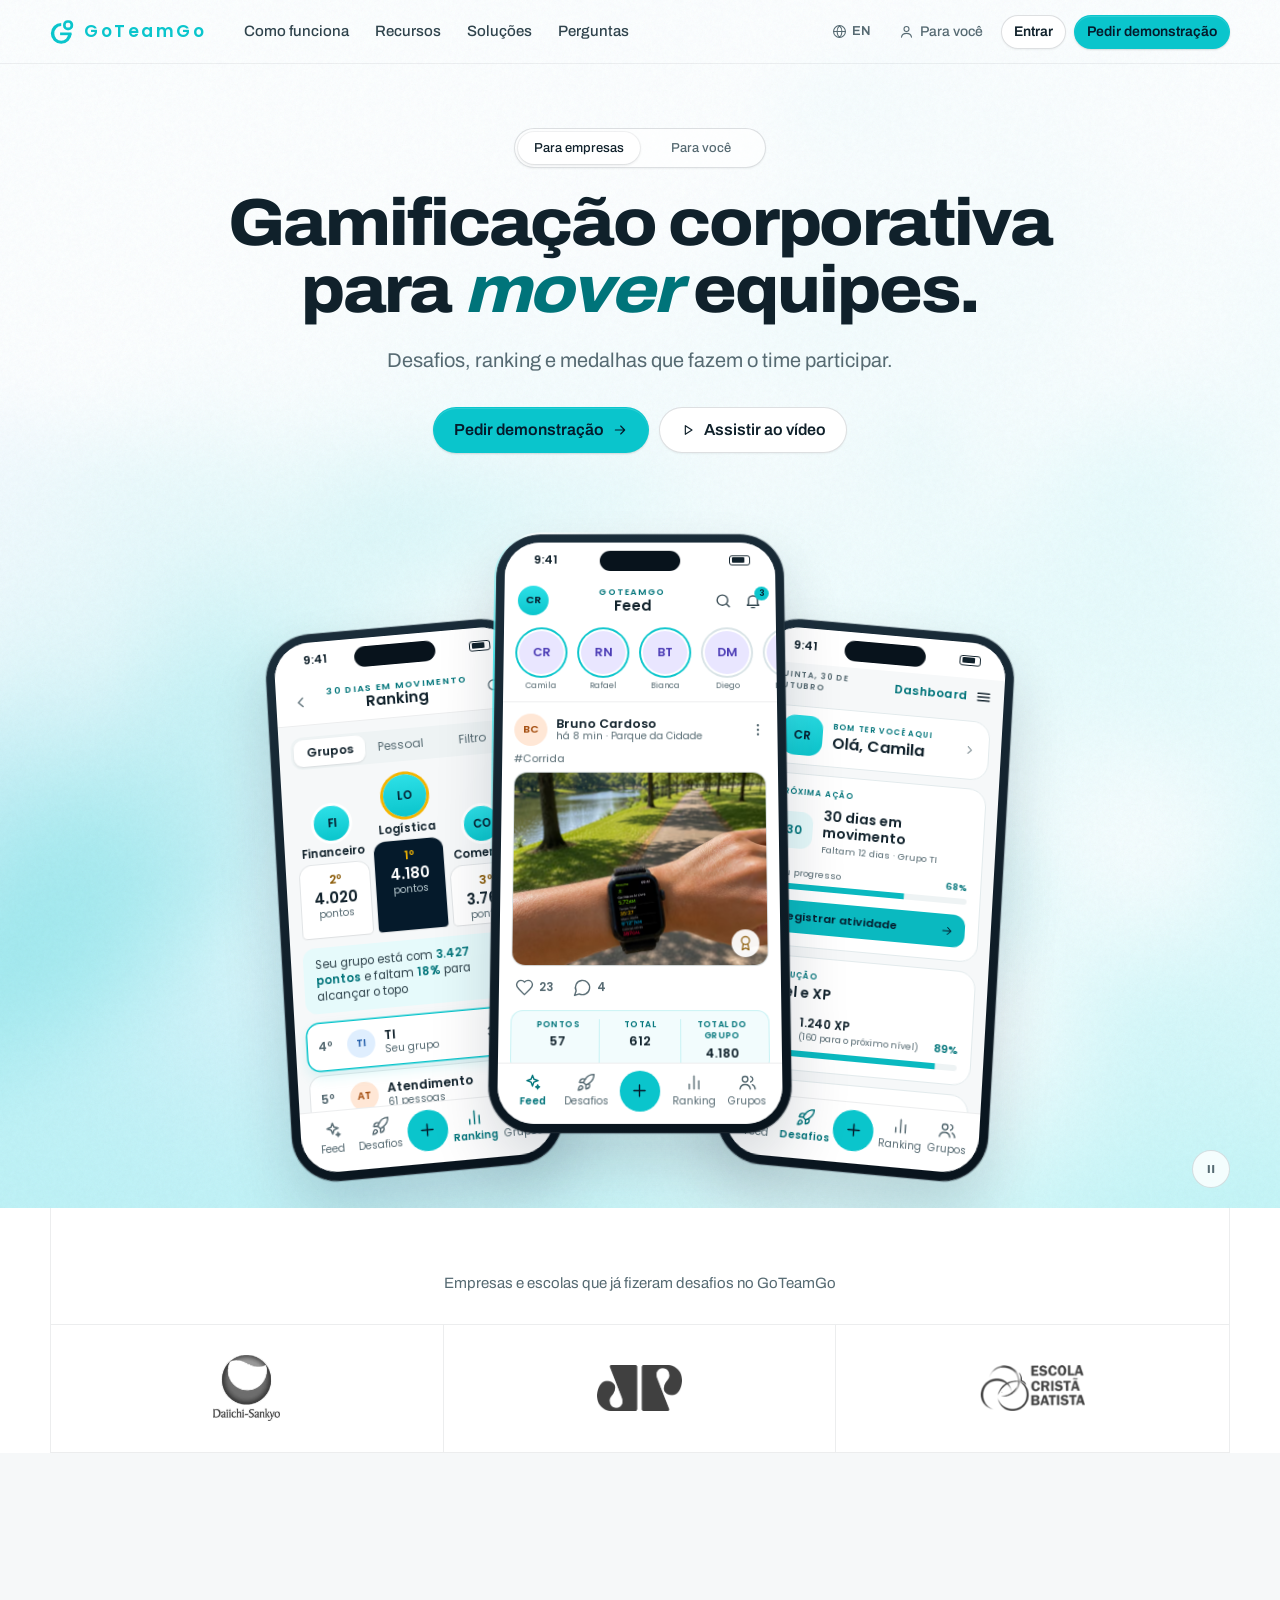
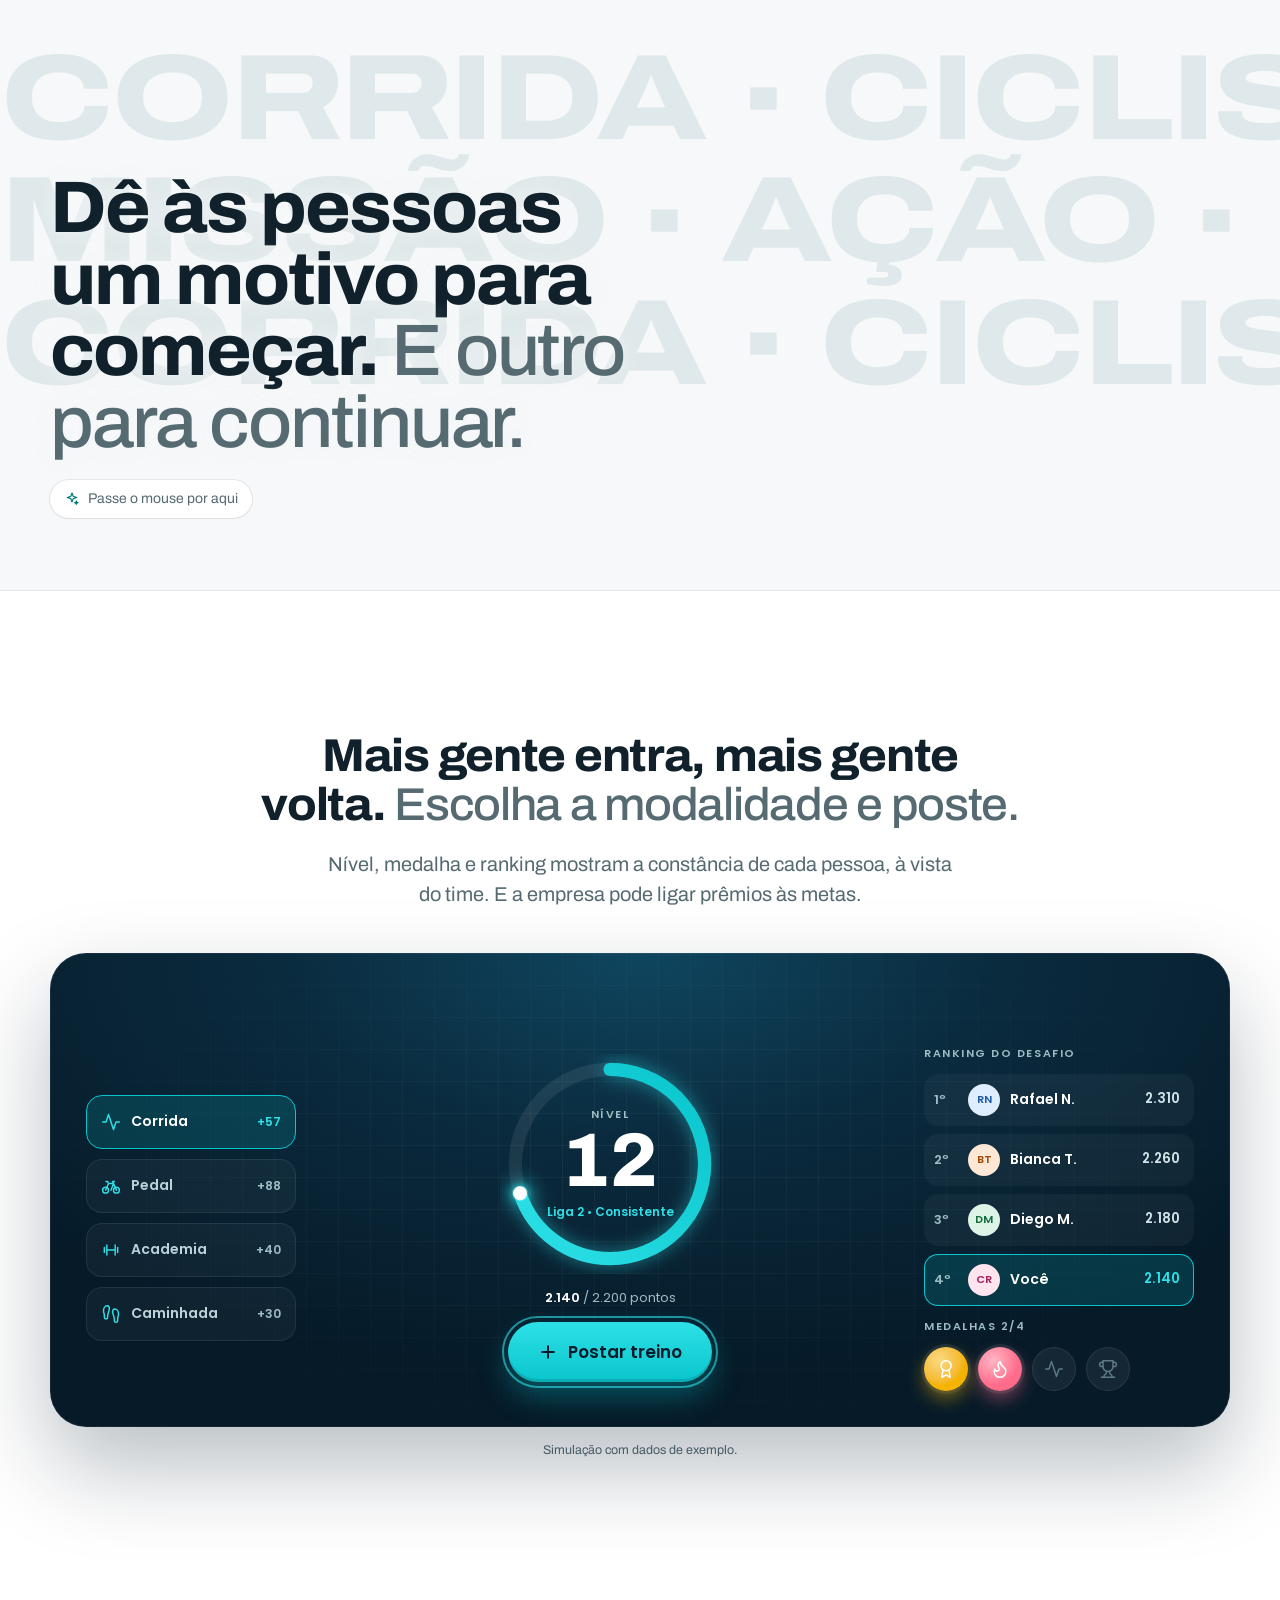
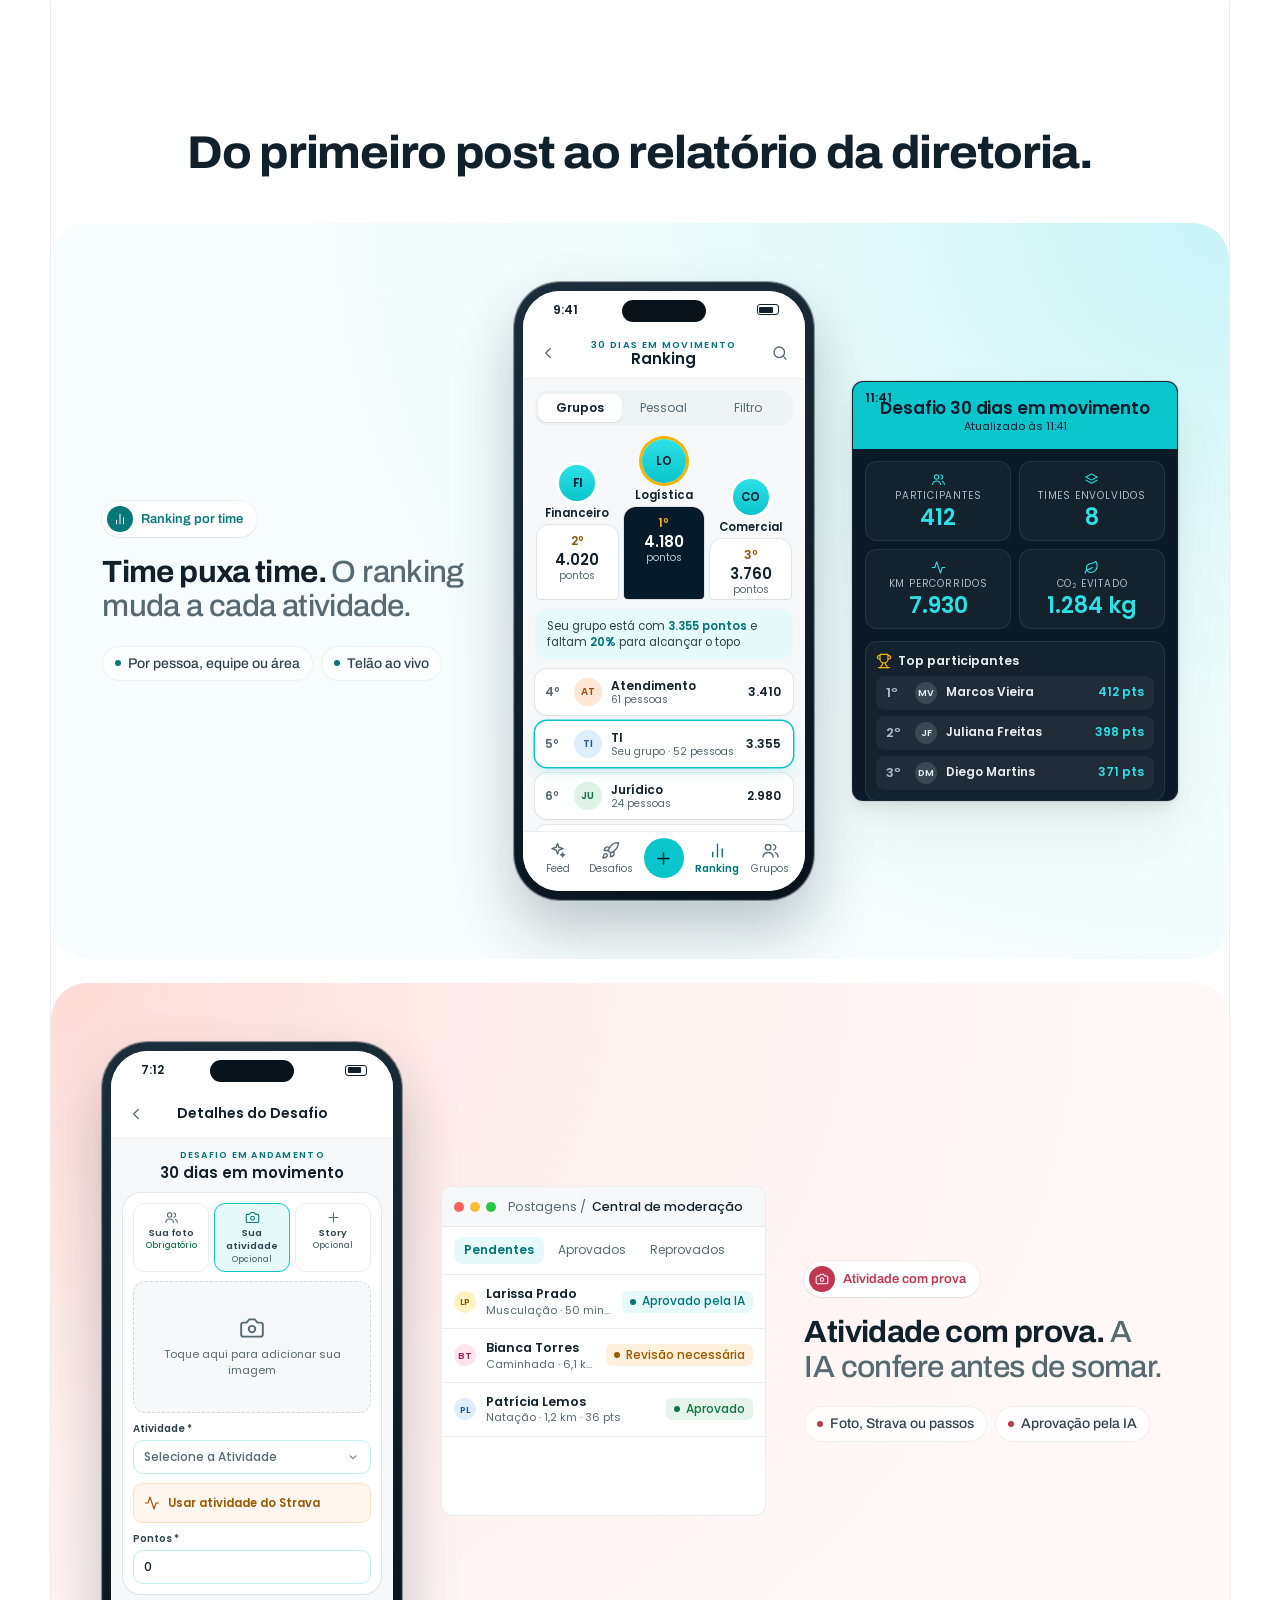
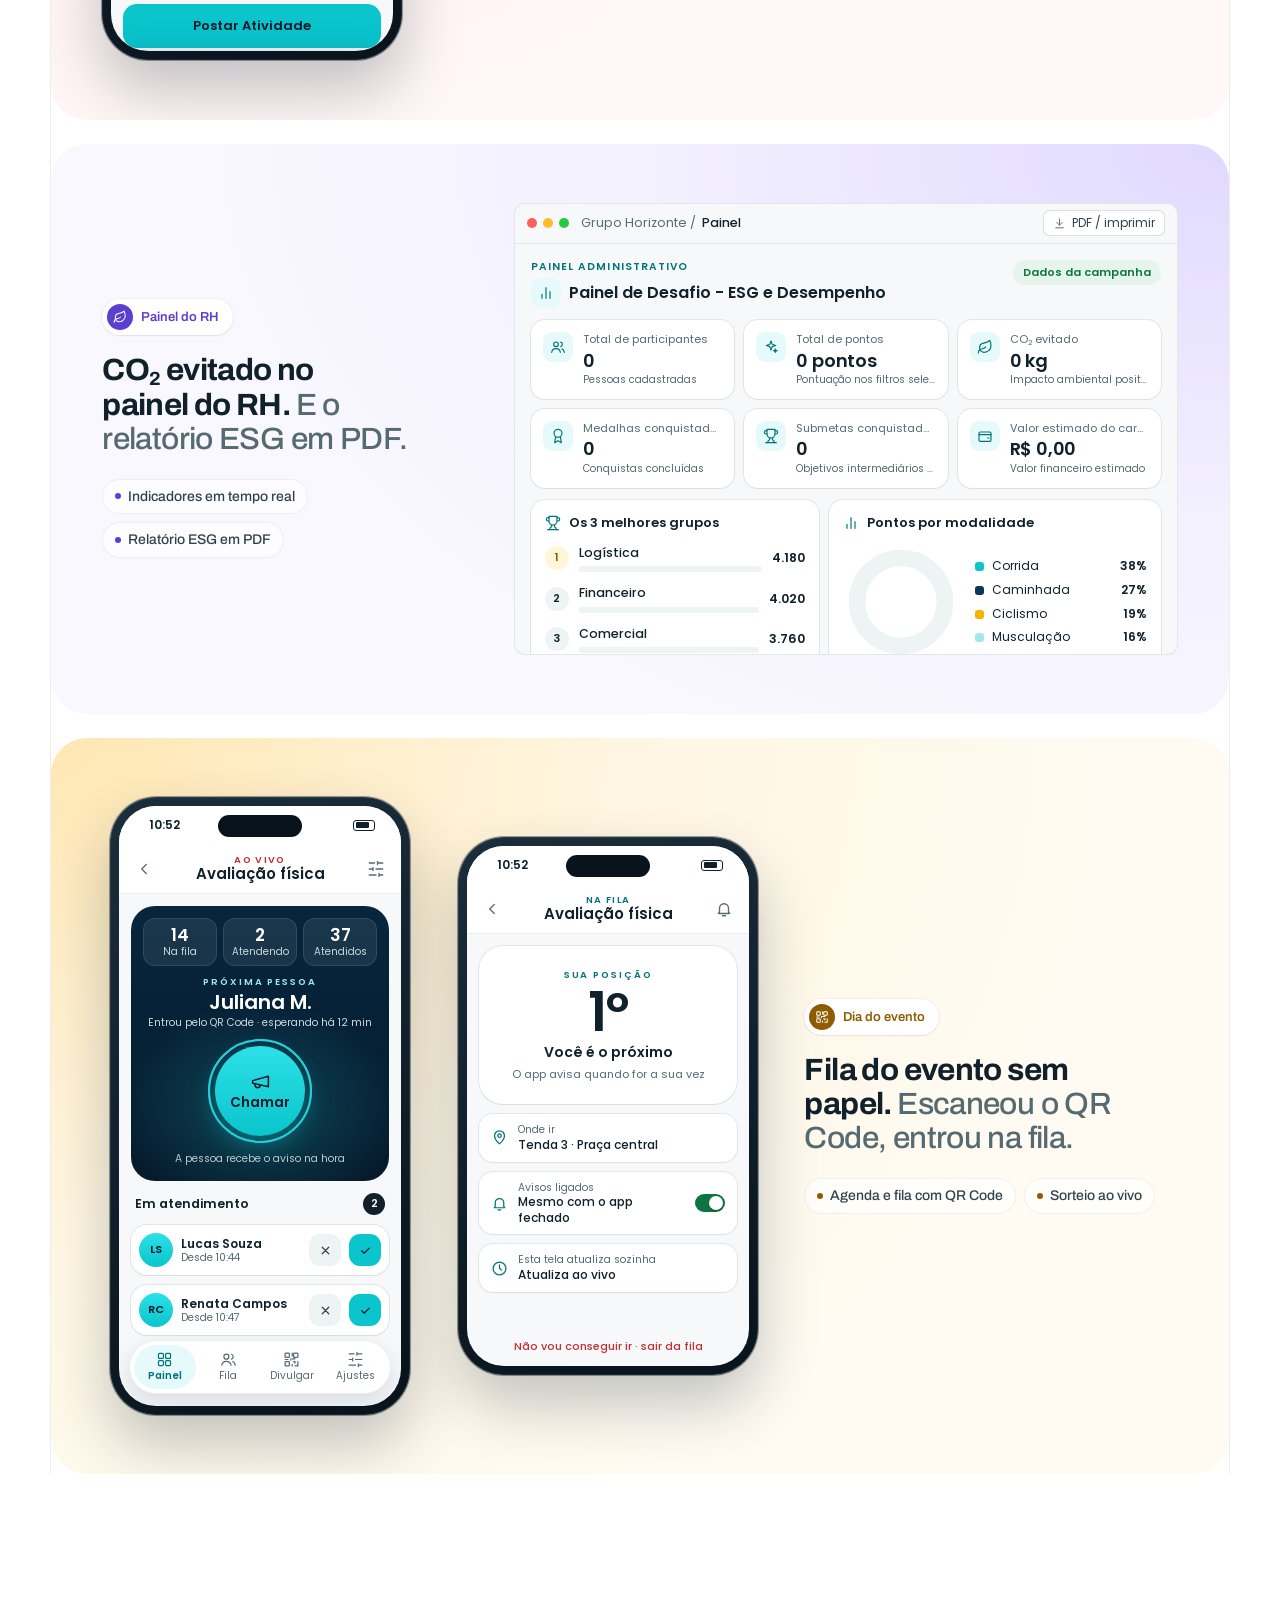
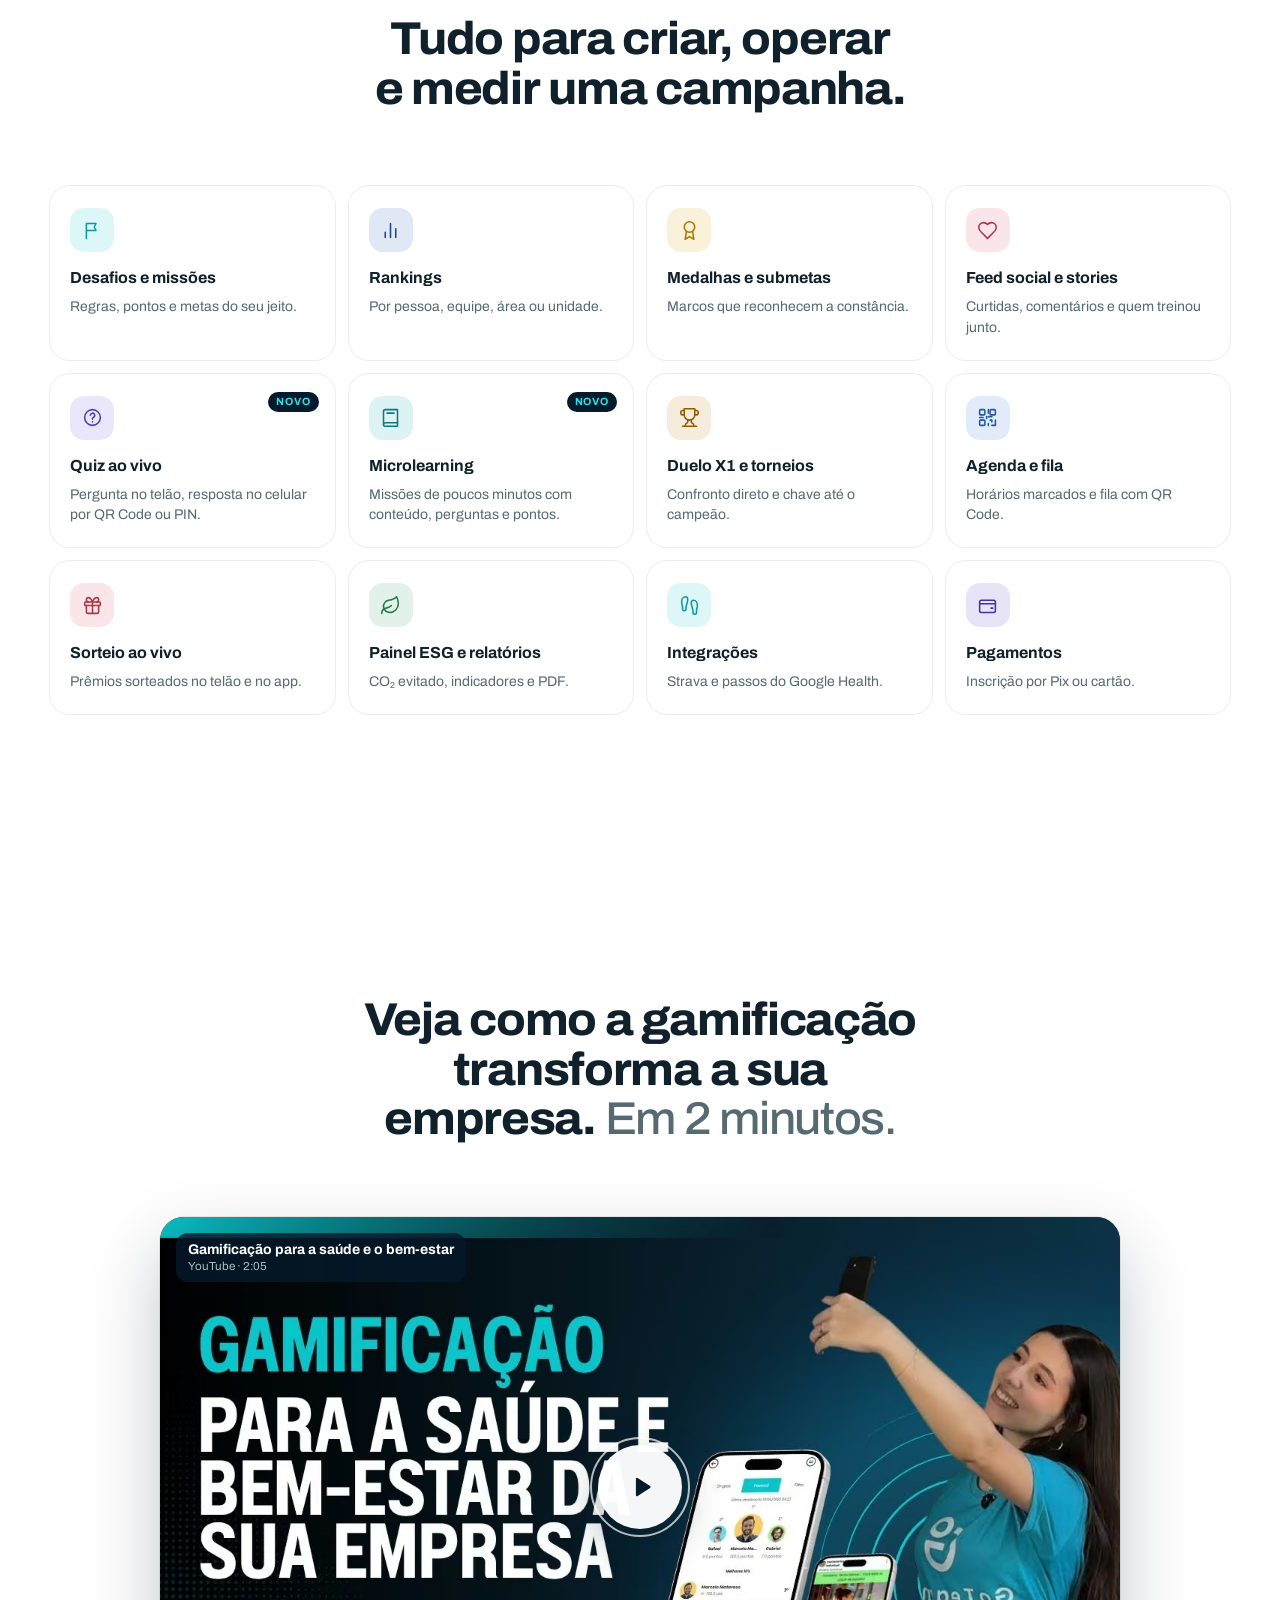
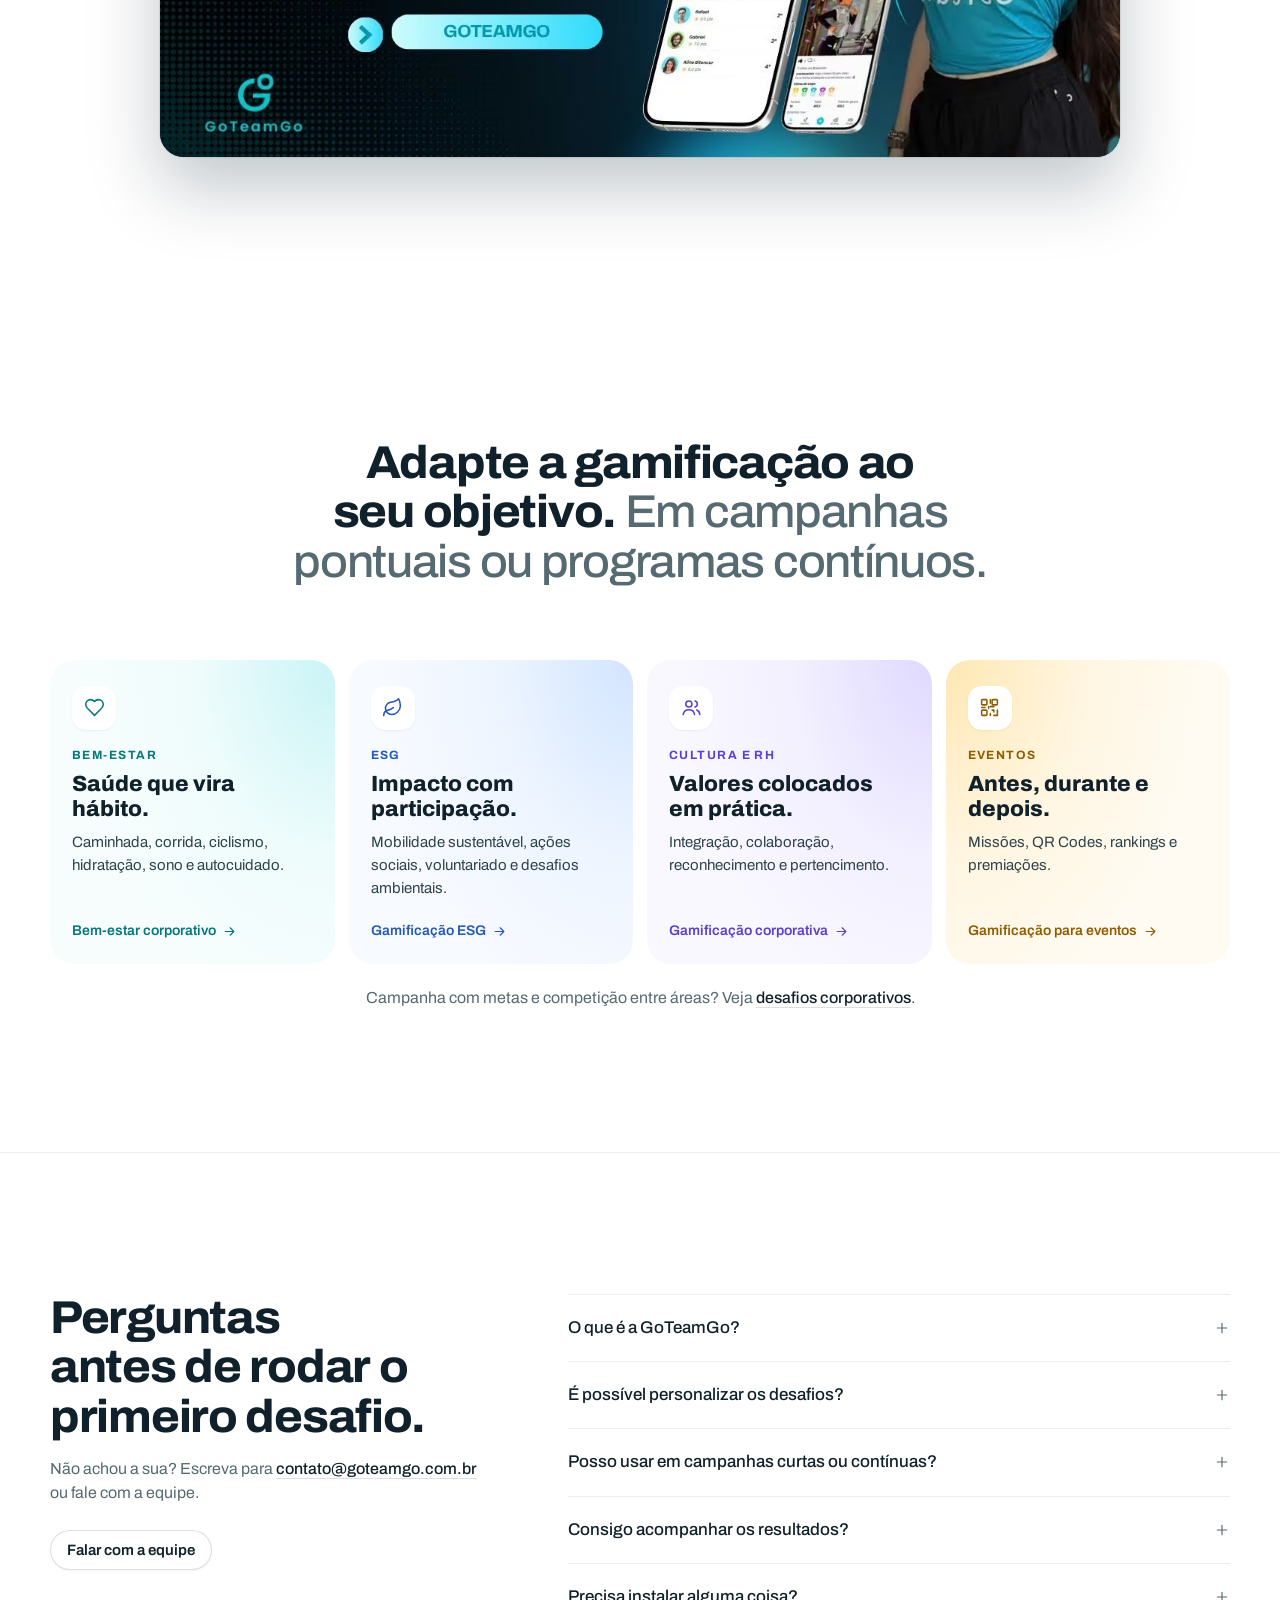
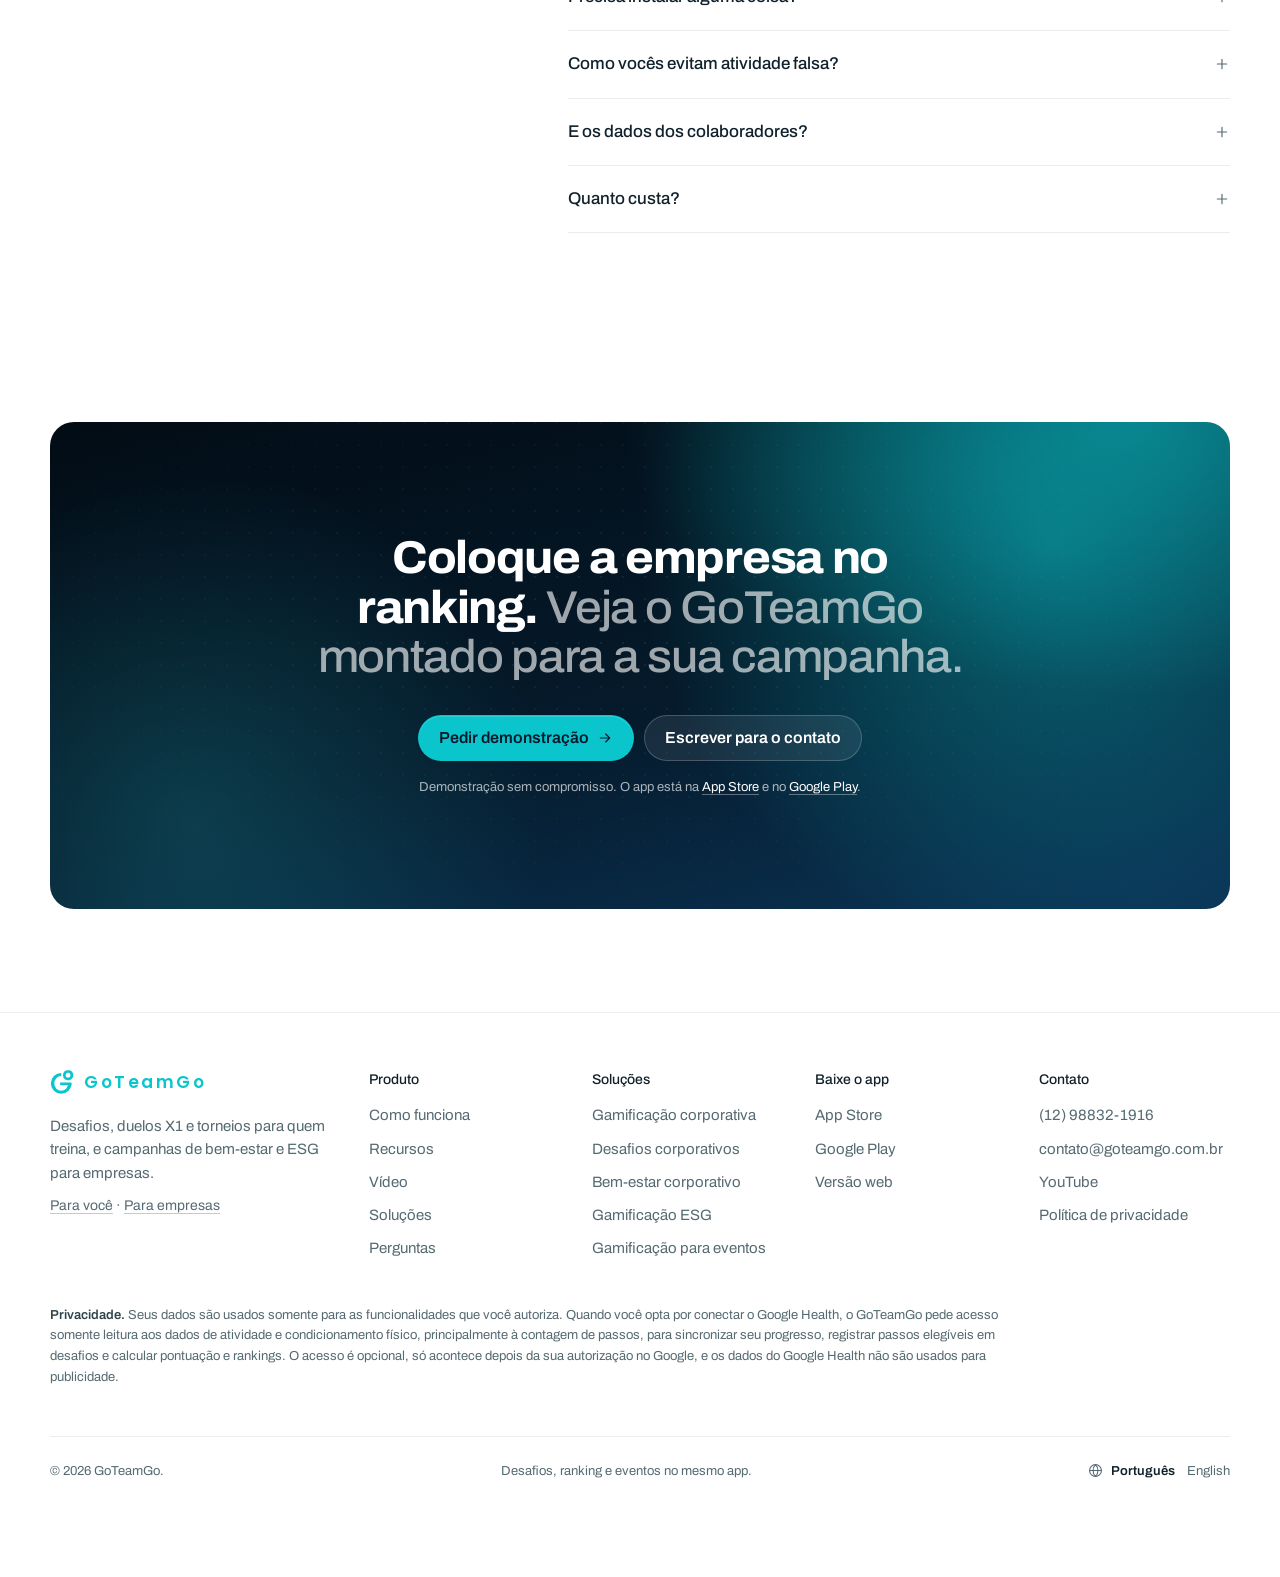
==== commit e9911e5a: "Prévia: vídeo de gamificação, páginas de solução, 404 e aviso de cookies" ====
--- a/index.html
+++ b/index.html
@@ -1,4 +1,4 @@
-<!doctype html> <html lang="pt-BR" data-direction="deep" data-hero="light"> <head> <meta charset="utf-8"> <meta name="viewport" content="width=device-width, initial-scale=1"> <title>GoTeamGo | Plataforma de gamificação corporativa</title> <meta name="description" content="Plataforma de gamificação corporativa para engajar colaboradores com desafios, ranking, medalhas, quiz e microlearning em bem-estar, ESG, cultura e eventos."> <meta name="robots" content="noindex"> <link rel="canonical" href="https://goteamgo.com.br/"> <link rel="alternate" hreflang="pt-BR" href="https://goteamgo.com.br/"> <link rel="alternate" hreflang="en" href="https://goteamgo.com.br/en/"> <link rel="alternate" hreflang="x-default" href="https://goteamgo.com.br/"> <meta property="og:type" content="website"> <meta property="og:locale" content="pt_BR"> <meta property="og:site_name" content="GoTeamGo"> <meta property="og:title" content="GoTeamGo · Gamificação corporativa para engajar equipes"> <meta property="og:description" content="Desafios, missões, rankings e recompensas para aumentar a participação em campanhas de bem-estar, cultura, ESG, integração e eventos."> <meta property="og:url" content="https://joao-araujo-appstorm.github.io/goteamgo-landing-preview/"> <meta property="og:image" content="https://joao-araujo-appstorm.github.io/goteamgo-landing-preview/og.jpg"> <meta property="og:image:width" content="1200"> <meta property="og:image:height" content="630"> <meta property="og:image:alt" content="GoTeamGo: gamificação corporativa com ranking, medalhas e desafios no celular"> <meta name="twitter:card" content="summary_large_image"> <meta name="twitter:title" content="GoTeamGo · Gamificação corporativa para engajar equipes"> <meta name="twitter:description" content="Desafios, missões, rankings e recompensas para aumentar a participação em campanhas de bem-estar, cultura, ESG, integração e eventos."> <meta name="twitter:image" content="https://joao-araujo-appstorm.github.io/goteamgo-landing-preview/og.jpg"> <meta name="theme-color" content="#ffffff"> <script>(function (d) { var h = location.hash, a = h === '#voce' ? 'voce' : h === '#empresas' ? 'empresa' : ''; if (!a) { try { a = sessionStorage.getItem('gtg-aud') || ''; } catch (e) {} } d.dataset.aud = a === 'voce' ? 'voce' : 'empresa'; d.classList.add('js'); })(document.documentElement);</script> <link rel="icon" href="favicon.svg" type="image/svg+xml"> <link rel="icon" href="img/favicon-32.png" sizes="32x32" type="image/png"> <link rel="manifest" href="site.webmanifest"> <link rel="apple-touch-icon" href="img/apple-touch-icon.png"> <link rel="preload" href="fonts/archivo.woff2" as="font" type="font/woff2" crossorigin> <link rel="preload" href="fonts/poppins-400.woff2" as="font" type="font/woff2" crossorigin> <link rel="stylesheet" href="css/landing.css"> <script defer src="js/landing.js"></script> <script type="application/ld+json">
+<!doctype html> <html lang="pt-BR" data-direction="deep" data-hero="light"> <head> <meta charset="utf-8"> <meta name="viewport" content="width=device-width, initial-scale=1"> <title>Plataforma de gamificação para empresas | GoTeamGo</title> <meta name="description" content="Desafios, missões, ranking e medalhas para engajar colaboradores em bem-estar, ESG, cultura e eventos. E um app de desafios e torneios para quem treina."> <meta name="robots" content="noindex"> <link rel="canonical" href="https://goteamgo.com.br/"> <link rel="alternate" hreflang="pt-BR" href="https://goteamgo.com.br/"> <link rel="alternate" hreflang="en" href="https://goteamgo.com.br/en/"> <link rel="alternate" hreflang="x-default" href="https://goteamgo.com.br/"> <meta property="og:type" content="website"> <meta property="og:locale" content="pt_BR"> <meta property="og:site_name" content="GoTeamGo"> <meta property="og:title" content="GoTeamGo · Gamificação corporativa para engajar equipes"> <meta property="og:description" content="Desafios, missões, rankings e recompensas para aumentar a participação em campanhas de bem-estar, cultura, ESG, integração e eventos."> <meta property="og:url" content="https://joao-araujo-appstorm.github.io/goteamgo-landing-preview/"> <meta property="og:image" content="https://joao-araujo-appstorm.github.io/goteamgo-landing-preview/og.jpg"> <meta property="og:image:width" content="1200"> <meta property="og:image:height" content="630"> <meta property="og:image:alt" content="GoTeamGo: gamificação corporativa com ranking, medalhas e desafios no celular"> <meta name="twitter:card" content="summary_large_image"> <meta name="twitter:title" content="GoTeamGo · Gamificação corporativa para engajar equipes"> <meta name="twitter:description" content="Desafios, missões, rankings e recompensas para aumentar a participação em campanhas de bem-estar, cultura, ESG, integração e eventos."> <meta name="twitter:image" content="https://joao-araujo-appstorm.github.io/goteamgo-landing-preview/og.jpg"> <meta name="theme-color" content="#ffffff">  <script>(function (d) { var h = location.hash, a = h === '#voce' ? 'voce' : h === '#empresas' ? 'empresa' : ''; if (!a) { try { a = sessionStorage.getItem('gtg-aud') || ''; } catch (e) {} } d.dataset.aud = a === 'voce' ? 'voce' : 'empresa'; d.classList.add('js'); })(document.documentElement);</script> <link rel="icon" href="favicon.svg" type="image/svg+xml"> <link rel="icon" href="img/favicon-32.png" sizes="32x32" type="image/png"> <link rel="manifest" href="site.webmanifest"> <link rel="apple-touch-icon" href="img/apple-touch-icon.png"> <link rel="preload" href="fonts/archivo.woff2" as="font" type="font/woff2" crossorigin> <link rel="preload" href="fonts/poppins-400.woff2" as="font" type="font/woff2" crossorigin> <link rel="stylesheet" href="css/landing.css?v=2646b652"> <script defer src="js/landing.js?v=faef5e21"></script> <script type="application/ld+json">
 {
 "@context": "https://schema.org",
 "@graph": [
@@ -35,8 +35,8 @@
 "@type": "WebPage",
 "@id": "https://goteamgo.com.br/#webpage",
 "url": "https://goteamgo.com.br/",
-"name": "GoTeamGo | Plataforma de gamificação corporativa",
-"description": "Plataforma de gamificação corporativa para engajar colaboradores com desafios, ranking, medalhas, quiz e microlearning em bem-estar, ESG, cultura e eventos.",
+"name": "Plataforma de gamificação para empresas | GoTeamGo",
+"description": "Desafios, missões, ranking e medalhas para engajar colaboradores em bem-estar, ESG, cultura e eventos. E um app de desafios e torneios para quem treina.",
 "inLanguage": "pt-BR",
 "isPartOf": {
 "@id": "https://goteamgo.com.br/#website"
@@ -71,16 +71,16 @@
 {
 "@type": "VideoObject",
 "@id": "https://goteamgo.com.br/#video",
-"name": "Conheça o GoTeamGo | Empresas",
-"description": "Veja como desafios, participação, ranking e reconhecimento se conectam no GoTeamGo.",
+"name": "Veja como a Gamificação pode transformar a sua Empresa | GoTeamGo",
+"description": "Transforme saúde e bem-estar em engajamento dentro da sua empresa. Com o GoTeamGo, a gamificação ajuda a incentivar hábitos mais saudáveis, aproximar equipes e aumentar a participação dos colaboradores.",
 "thumbnailUrl": [
-"https://i.ytimg.com/vi/PzfeX3k6iBE/hqdefault.jpg",
+"https://i.ytimg.com/vi/f2aAVMGqOxg/maxresdefault.jpg",
 "https://goteamgo.com.br/img/video-capa.webp"
 ],
-"uploadDate": "2026-07-31T09:12:36-07:00",
-"duration": "PT1M40S",
-"embedUrl": "https://www.youtube.com/embed/PzfeX3k6iBE",
-"contentUrl": "https://www.youtube.com/watch?v=PzfeX3k6iBE",
+"uploadDate": "2026-08-07T09:26:59-07:00",
+"duration": "PT2M5S",
+"embedUrl": "https://www.youtube.com/embed/f2aAVMGqOxg",
+"contentUrl": "https://www.youtube.com/watch?v=f2aAVMGqOxg",
 "publisher": {
 "@id": "https://goteamgo.com.br/#organization"
 }
@@ -158,4 +158,4 @@
 ]
 }
 </script> </head> <body> <a class="skip" href="#conteudo">Pular para o conteúdo</a> <svg width="0" height="0" style="position:absolute" aria-hidden="true" focusable="false"> <symbol id="logo-mark" viewBox="0 0 340 340"><g fill="currentColor"><path d="M159 43A147 147 0 1 0 306 190H257A98 104.5 0 1 1 159 85.5Z"/><path d="M143 177H304V215H143Z"/><path fill-rule="evenodd" d="M248 2H265A63 63 0 0 1 328 65V81A63 63 0 0 1 265 144H248A63 63 0 0 1 185 81V65A63 63 0 0 1 248 2ZM250 39H262A27 27 0 0 1 289 66V80A27 27 0 0 1 262 107H250A27 27 0 0 1 223 80V66A27 27 0 0 1 250 39Z"/></g></symbol> <symbol id="i-tv" viewBox="0 0 24 24"><rect x="2.5" y="4" width="19" height="13" rx="2"/><path d="M8 21h8M12 17v4"/></symbol> <symbol id="i-grid" viewBox="0 0 24 24"><rect x="3.5" y="3.5" width="7" height="7" rx="1.5"/><rect x="13.5" y="3.5" width="7" height="7" rx="1.5"/><rect x="3.5" y="13.5" width="7" height="7" rx="1.5"/><rect x="13.5" y="13.5" width="7" height="7" rx="1.5"/></symbol> <symbol id="i-gift" viewBox="0 0 24 24"><rect x="3" y="8" width="18" height="4" rx="1"/><path d="M12 8v13M19 12v7a2 2 0 0 1-2 2H7a2 2 0 0 1-2-2v-7"/><path d="M7.5 8a2.5 2.5 0 0 1 0-5C10 3 12 8 12 8s2-5 4.5-5a2.5 2.5 0 0 1 0 5"/></symbol> <symbol id="i-flame" viewBox="0 0 24 24"><path d="M8.5 14.5A2.5 2.5 0 0 0 11 12c0-1.4-.5-2-1-3-1.1-2.1-.2-4 2-6 .5 2.5 2 4.9 4 6.5 2 1.6 3 3.5 3 5.5a7 7 0 1 1-14 0c0-1.2.4-2.3 1-3a2.5 2.5 0 0 0 2.5 2.5z"/></symbol> <symbol id="i-users" viewBox="0 0 24 24"><circle cx="9" cy="8" r="3.5"/><path d="M2.5 20c.6-3.4 3.3-5.5 6.5-5.5s5.9 2.1 6.5 5.5"/><path d="M16 4.6a3.5 3.5 0 0 1 0 6.8M18 14.8c1.9.7 3.2 2.4 3.5 5.2"/></symbol> <symbol id="i-trophy" viewBox="0 0 24 24"><path d="M6 9H4.5a2.5 2.5 0 0 1 0-5H6M18 9h1.5a2.5 2.5 0 0 0 0-5H18M4 22h16"/><path d="M10 14.7V17c0 .6-.5 1-1 1.2C7.9 18.8 7 20.2 7 22M14 14.7V17c0 .6.5 1 1 1.2 1.1.6 2 2 2 3.8"/><path d="M18 2H6v7a6 6 0 0 0 12 0z"/></symbol> <symbol id="i-wallet" viewBox="0 0 24 24"><rect x="3" y="6" width="18" height="14" rx="2"/><path d="M3 10h18M16 15h2"/></symbol> <symbol id="i-chart" viewBox="0 0 24 24"><path d="M18 20V10M12 20V4M6 20v-6"/></symbol> <symbol id="i-bell" viewBox="0 0 24 24"><path d="M6 16v-5a6 6 0 1 1 12 0v5l1.5 2h-15z"/><path d="M10 21h4"/></symbol> <symbol id="i-rocket" viewBox="0 0 24 24"><path d="M4.5 16.5c-1.5 1.3-2 5-2 5s3.7-.5 5-2c.7-.8.7-2.1-.1-2.9a2.2 2.2 0 0 0-2.9-.1z"/><path d="m12 15-3-3a22 22 0 0 1 2-4A12.9 12.9 0 0 1 22 2c0 2.7-.8 7.5-6 11a22.4 22.4 0 0 1-4 2z"/><path d="M9 12H4s.6-3 2-4c1.6-1.1 5 0 5 0M12 15v5s3-.6 4-2c1.1-1.6 0-5 0-5"/></symbol> <symbol id="i-layers" viewBox="0 0 24 24"><path d="m12 3 9 5-9 5-9-5z"/><path d="m3 13 9 5 9-5"/></symbol> <symbol id="i-sparkle" viewBox="0 0 24 24"><path d="M12 3l1.8 4.9L19 9.7l-5.2 1.8L12 16.5l-1.8-5L5 9.7l5.2-1.8z"/><path d="M18.5 15l.7 1.8 1.8.7-1.8.7-.7 1.8-.7-1.8-1.8-.7 1.8-.7z"/></symbol> <symbol id="i-search" viewBox="0 0 24 24"><circle cx="11" cy="11" r="7"/><path d="m20 20-3.5-3.5"/></symbol> <symbol id="i-plus" viewBox="0 0 24 24"><path d="M12 5v14M5 12h14"/></symbol> <symbol id="i-check" viewBox="0 0 24 24"><path d="m5 12.5 4.5 4.5L19 7.5"/></symbol> <symbol id="i-close" viewBox="0 0 24 24"><path d="M6 6l12 12M18 6 6 18"/></symbol> <symbol id="i-arrow" viewBox="0 0 24 24"><path d="M5 12h14M13 6l6 6-6 6"/></symbol> <symbol id="i-chevron" viewBox="0 0 24 24"><path d="m7 10 5 5 5-5"/></symbol> <symbol id="i-back" viewBox="0 0 24 24"><path d="m15 18-6-6 6-6"/></symbol> <symbol id="i-download" viewBox="0 0 24 24"><path d="M12 4v11M7 10l5 5 5-5M5 20h14"/></symbol> <symbol id="i-file" viewBox="0 0 24 24"><path d="M14 3H7a2 2 0 0 0-2 2v14a2 2 0 0 0 2 2h10a2 2 0 0 0 2-2V8z"/><path d="M14 3v5h5M9 13h6M9 17h4"/></symbol> <symbol id="i-mail" viewBox="0 0 24 24"><rect x="3" y="5" width="18" height="14" rx="2"/><path d="m4 7 8 6 8-6"/></symbol> <symbol id="i-key" viewBox="0 0 24 24"><rect x="5" y="11" width="14" height="10" rx="2"/><path d="M8 11V8a4 4 0 0 1 8 0v3"/></symbol> <symbol id="i-menu" viewBox="0 0 24 24"><path d="M4 7h16M4 12h16M4 17h16"/></symbol> <symbol id="i-pin" viewBox="0 0 24 24"><path d="M12 21s7-6.2 7-11.5A7 7 0 0 0 5 9.5C5 14.8 12 21 12 21z"/><circle cx="12" cy="9.5" r="2.5"/></symbol> <symbol id="i-clock" viewBox="0 0 24 24"><circle cx="12" cy="12" r="9"/><path d="M12 7v5l3 2"/></symbol> <symbol id="i-activity" viewBox="0 0 24 24"><path d="M22 12h-4l-3 9L9 3l-3 9H2"/></symbol> <symbol id="i-camera" viewBox="0 0 24 24"><path d="M14.5 4h-5L7 7H4a2 2 0 0 0-2 2v9a2 2 0 0 0 2 2h16a2 2 0 0 0 2-2V9a2 2 0 0 0-2-2h-3z"/><circle cx="12" cy="13" r="3"/></symbol> <symbol id="i-award" viewBox="0 0 24 24"><circle cx="12" cy="8" r="6"/><path d="M15.5 12.9 17 22l-5-3-5 3 1.5-9.1"/></symbol> <symbol id="i-leaf" viewBox="0 0 24 24"><path d="M11 20A7 7 0 0 1 9.8 6.1C15.5 5 17 4.5 19 2c1 2 2 4.2 2 8 0 5.5-4.8 10-10 10z"/><path d="M2 21c0-3 1.9-5.4 5.1-6C9.5 14.5 12 13 13 12"/></symbol> <symbol id="i-heart" viewBox="0 0 24 24"><path d="M19 14c1.5-1.5 3-3.2 3-5.5A5.5 5.5 0 0 0 16.5 3c-1.8 0-3 .5-4.5 2-1.5-1.5-2.7-2-4.5-2A5.5 5.5 0 0 0 2 8.5c0 2.3 1.5 4 3 5.5l7 7z"/></symbol> <symbol id="i-message" viewBox="0 0 24 24"><path d="M7.9 20A9 9 0 1 0 4 16.1L2 22z"/></symbol> <symbol id="i-phone" viewBox="0 0 24 24"><rect x="5" y="2" width="14" height="20" rx="2.5"/><path d="M11 18h2"/></symbol> <symbol id="i-qr" viewBox="0 0 24 24"><rect x="3" y="3" width="6" height="6" rx="1"/><rect x="15" y="3" width="6" height="6" rx="1"/><rect x="3" y="15" width="6" height="6" rx="1"/><path d="M15 15h2v2M21 15v6h-4M13 3v4M13 11h4M3 12h4M11 11v2M13 19v2"/></symbol> <symbol id="i-sliders" viewBox="0 0 24 24"><path d="M21 4h-7M10 4H3M21 12h-9M8 12H3M21 20h-5M12 20H3M14 2v4M8 10v4M16 18v4"/></symbol> <symbol id="i-megaphone" viewBox="0 0 24 24"><path d="m3 11 18-5v12L3 14z"/><path d="M11.6 16.8a3 3 0 1 1-5.8-1.6"/></symbol> <symbol id="i-steps" viewBox="0 0 24 24"><path d="M4 16v-2.4C4 11.5 3 10.5 3 8c0-2.7 1.5-6 4.5-6C9.4 2 10 3.8 10 5.5c0 3.1-2 5.7-2 8.7V16a2 2 0 1 1-4 0zM20 20v-2.4c0-2.1 1-3.1 1-5.6 0-2.7-1.5-6-4.5-6C14.6 6 14 7.8 14 9.5c0 3.1 2 5.7 2 8.7V20a2 2 0 1 0 4 0z"/></symbol> <symbol id="i-dots" viewBox="0 0 24 24"><circle cx="12" cy="5" r="1"/><circle cx="12" cy="12" r="1"/><circle cx="12" cy="19" r="1"/></symbol> <symbol id="i-pause" viewBox="0 0 24 24"><rect x="6.5" y="5" width="3.5" height="14" rx="1"/><rect x="14" y="5" width="3.5" height="14" rx="1"/></symbol> <symbol id="i-play" viewBox="0 0 24 24"><path d="M8 5.5v13l10-6.5z"/></symbol> <symbol id="i-bolt" viewBox="0 0 24 24"><path d="M13 2 4 14h7l-1 8 9-12h-7z"/></symbol> <symbol id="i-arrow-left" viewBox="0 0 24 24"><path d="M19 12H5M11 6l-6 6 6 6"/></symbol> <symbol id="i-briefcase" viewBox="0 0 24 24"><rect x="3" y="7" width="18" height="13" rx="2"/><path d="M8 7V5a2 2 0 0 1 2-2h4a2 2 0 0 1 2 2v2M3 13h18"/></symbol> <symbol id="i-globe" viewBox="0 0 24 24"><circle cx="12" cy="12" r="9.5"/><path d="M2.5 12h19M12 2.5c2.6 2.6 3.9 5.8 3.9 9.5s-1.3 6.9-3.9 9.5c-2.6-2.6-3.9-5.8-3.9-9.5S9.4 5.1 12 2.5z"/></symbol><symbol id="i-user" viewBox="0 0 24 24"><circle cx="12" cy="8" r="4"/><path d="M4 21c.8-4 4-6 8-6s7.2 2 8 6"/></symbol> <symbol id="i-list" viewBox="0 0 24 24"><path d="M9 6h11M9 12h11M9 18h11M4.5 6h.01M4.5 12h.01M4.5 18h.01"/></symbol> <symbol id="i-refresh" viewBox="0 0 24 24"><path d="M20 11a8 8 0 1 0-2.3 5.7M20 4v7h-7"/></symbol> <symbol id="i-flag" viewBox="0 0 24 24"><path d="M5 21V4M5 4h11l-2 4 2 4H5"/></symbol> <symbol id="i-shield" viewBox="0 0 24 24"><path d="M12 3 5 6v5c0 4.6 3 8.3 7 10 4-1.7 7-5.4 7-10V6z"/><path d="m9 12 2 2 4-4"/></symbol> <symbol id="i-send" viewBox="0 0 24 24"><path d="M22 2 11 13M22 2l-7 20-4-9-9-4z"/></symbol> <symbol id="i-copy" viewBox="0 0 24 24"><rect x="9" y="9" width="12" height="12" rx="2"/><path d="M5 15H4a2 2 0 0 1-2-2V4a2 2 0 0 1 2-2h9a2 2 0 0 1 2 2v1"/></symbol> <symbol id="i-bike" viewBox="0 0 24 24"><circle cx="5.5" cy="17" r="3.5"/><circle cx="18.5" cy="17" r="3.5"/><path d="M5.5 17 9 9h6l3.5 8M9 9 8 6.5H6M12 17l3-8M15 9l-1-2.5h2"/></symbol> <symbol id="i-dumbbell" viewBox="0 0 24 24"><path d="M7 6v12M17 6v12M4 9v6M20 9v6M7 12h10"/></symbol> <symbol id="i-crown" viewBox="0 0 24 24"><path d="M3 8l4.5 4L12 5l4.5 7L21 8l-2 10H5z"/></symbol> <symbol id="i-quiz" viewBox="0 0 24 24"><circle cx="12" cy="12" r="9"/><path d="M9.5 9.5a2.5 2.5 0 1 1 3.5 2.3c-.6.3-1 .8-1 1.5v.7M12 17h.01"/></symbol> <symbol id="i-book" viewBox="0 0 24 24"><path d="M4 5a2 2 0 0 1 2-2h14v15H6a2 2 0 0 0-2 2z"/><path d="M4 20a2 2 0 0 0 2 2h14v-4M8 7h8"/></symbol> <symbol id="i-card" viewBox="0 0 24 24"><rect x="2.5" y="5" width="19" height="14" rx="2"/><path d="M2.5 10h19M6 15h4"/></symbol> </svg> <header class="nav" data-nav> <div class="container nav__inner"> <a class="brand" href="#topo" aria-label="GoTeamGo, início"> <svg class="brand__mark" aria-hidden="true"><use href="#logo-mark"/></svg>GoTeamGo
-</a> <nav class="nav__links" aria-label="Principal"> <a href="#posts" data-for="empresa">Como funciona</a> <a href="#produto" data-for="voce">Como funciona</a> <a href="#jogo" data-for="voce">Gamificação</a> <a href="#social" data-for="voce">Social</a> <a href="#recursos" data-for="empresa">Recursos</a> <a href="#solucoes" data-for="empresa">Soluções</a> <a href="#perguntas">Perguntas</a> </nav> <div class="nav__actions"> <a class="nav__lang" href="en/" hreflang="en" lang="en" aria-label="English version" data-lang-link><svg class="i" aria-hidden="true"><use href="#i-globe"/></svg>EN</a> <a class="nav__aud" href="#empresas" data-aud-link="empresa" data-for="voce"><svg class="i" aria-hidden="true"><use href="#i-briefcase"/></svg>Para empresas</a> <a class="nav__aud" href="#voce" data-aud-link="voce" data-for="empresa"><svg class="i" aria-hidden="true"><use href="#i-user"/></svg>Para você</a> <a class="btn btn--secondary btn--sm nav__login" href="https://app.goteamgo.com.br/">Entrar</a> <a class="btn btn--primary btn--sm" href="https://app.goteamgo.com.br/register/" data-track="cta-nav-conta" data-for="voce"><span class="lbl-long">Criar conta grátis</span><span class="lbl-short">Criar conta</span><span class="lbl-tiny">Criar conta</span></a> <a class="btn btn--primary btn--sm" href="https://wa.me/5512988321916?text=Ol%C3%A1%2C%20quero%20ver%20uma%20demonstra%C3%A7%C3%A3o%20do%20GoTeamGo%20para%20a%20minha%20empresa." target="_blank" rel="noopener" data-track="cta-nav" data-for="empresa"><span class="lbl-long">Pedir demonstração</span><span class="lbl-short">Demonstração</span><span class="lbl-tiny">Agendar</span></a> <button class="nav__toggle" type="button" aria-expanded="false" aria-controls="menu-mobile" aria-label="Abrir menu" data-nav-toggle> <span class="burger" aria-hidden="true"><i></i><i></i></span> </button> </div> </div> <div class="nav__mobile" id="menu-mobile" hidden> <nav class="m-menu" aria-label="Menu"> <a class="m-link" href="#posts" style="--i:0" data-for="empresa"><span>Como funciona</span><svg class="i" aria-hidden="true"><use href="#i-arrow"/></svg></a> <a class="m-link" href="#produto" style="--i:0" data-for="voce"><span>Como funciona</span><svg class="i" aria-hidden="true"><use href="#i-arrow"/></svg></a> <a class="m-link" href="#jogo" style="--i:1" data-for="voce"><span>Gamificação</span><svg class="i" aria-hidden="true"><use href="#i-arrow"/></svg></a> <a class="m-link" href="#social" style="--i:2" data-for="voce"><span>Social</span><svg class="i" aria-hidden="true"><use href="#i-arrow"/></svg></a> <a class="m-link" href="#recursos" style="--i:1" data-for="empresa"><span>Recursos</span><svg class="i" aria-hidden="true"><use href="#i-arrow"/></svg></a> <a class="m-link" href="#solucoes" style="--i:2" data-for="empresa"><span>Soluções</span><svg class="i" aria-hidden="true"><use href="#i-arrow"/></svg></a> <a class="m-link" href="#perguntas" style="--i:3"><span>Perguntas</span><svg class="i" aria-hidden="true"><use href="#i-arrow"/></svg></a> </nav> <div class="m-foot" style="--i:4"> <a class="btn btn--primary btn--lg" href="https://app.goteamgo.com.br/register/" data-track="cta-nav-mobile-conta" data-for="voce">Criar minha conta grátis <svg class="i i-arrow" aria-hidden="true"><use href="#i-arrow"/></svg></a> <a class="btn btn--primary btn--lg" href="https://wa.me/5512988321916?text=Ol%C3%A1%2C%20quero%20ver%20uma%20demonstra%C3%A7%C3%A3o%20do%20GoTeamGo%20para%20a%20minha%20empresa." target="_blank" rel="noopener" data-track="cta-nav-mobile" data-for="empresa">Pedir demonstração <svg class="i i-arrow" aria-hidden="true"><use href="#i-arrow"/></svg></a> <a class="btn btn--secondary btn--lg" href="https://app.goteamgo.com.br/">Entrar</a> <a class="m-aud" href="#empresas" data-aud-link="empresa" data-for="voce"><svg class="i" aria-hidden="true"><use href="#i-briefcase"/></svg>Tem uma empresa? Ver a versão para empresas</a> <a class="m-aud" href="#voce" data-aud-link="voce" data-for="empresa"><svg class="i" aria-hidden="true"><use href="#i-user"/></svg>Ver a versão para você</a> <a class="m-aud" href="en/" hreflang="en" lang="en" data-lang-link><svg class="i" aria-hidden="true"><use href="#i-globe"/></svg>English version</a> <p class="m-stores">Baixe o app: <a href="https://apps.apple.com/br/app/goteamgo/id6756112455" target="_blank" rel="noopener">App Store</a> · <a href="https://play.google.com/store/apps/details?id=br.com.goteamgo.app.twa" target="_blank" rel="noopener">Google Play</a></p> </div> </div> </header> <main id="conteudo"> <section class="hero" id="topo" aria-labelledby="hero-title"> <div class="hero__bg" aria-hidden="true"><div class="hero__aurora"><i></i><i></i><i></i></div><div class="hero__noise"></div><canvas class="hero__grain" data-grain></canvas></div> <span class="aud-anchor" id="voce"></span><span class="aud-anchor" id="empresas"></span> <div class="container hero__inner"> <div class="aud" role="group" aria-label="Versão da página"> <span class="aud__thumb" aria-hidden="true"></span> <a class="aud__opt aud__opt--empresa" href="#empresas" data-aud-link="empresa">Para empresas</a> <a class="aud__opt aud__opt--voce" href="#voce" data-aud-link="voce">Para você</a> </div> <h1 class="display hero__title" id="hero-title"><span data-for="voce"><span class="w" style="--i:0">Cada</span> <span class="w" style="--i:1"><span class="rotator" data-words="treino|corrida|pedalada|caminhada|série|braçada"><span class="rotator__word">treino</span></span></span> <span class="w" style="--i:2">vale</span> <span class="w" style="--i:3">ponto,</span> <span class="w" style="--i:4">medalha</span> <span class="w" style="--i:5">e</span> <span class="w" style="--i:6">lugar</span> <span class="w" style="--i:7">no</span> <span class="w" style="--i:8">ranking.</span></span><span data-for="empresa"><span class="w" style="--i:0">Gamificação</span> <span class="w" style="--i:1">corporativa</span> <span class="w" style="--i:2">para</span> <span class="w" style="--i:3"><span class="rotator" data-words="engajar|mover|integrar|premiar"><span class="rotator__word">engajar</span></span></span> <span class="w" style="--i:4">equipes.</span></span></h1> <p class="lead hero__lead" data-for="voce">Poste o treino, a galera curte e cada ponto sobe o seu nível.</p> <p class="lead hero__lead" data-for="empresa">Desafios, ranking e medalhas que fazem o time participar.</p> <div class="hero__ctas" data-for="voce"> <a class="btn btn--primary btn--lg" href="https://app.goteamgo.com.br/register/" data-track="cta-hero-conta">Criar minha conta grátis <svg class="i i-arrow" aria-hidden="true"><use href="#i-arrow"/></svg></a> <a class="btn btn--secondary btn--lg" href="#produto">Ver como funciona</a> </div> <p class="hero__note" data-for="voce">Sem mensalidade. Também na <a href="https://apps.apple.com/br/app/goteamgo/id6756112455" target="_blank" rel="noopener">App Store</a> e no <a href="https://play.google.com/store/apps/details?id=br.com.goteamgo.app.twa" target="_blank" rel="noopener">Google Play</a>.</p> <div class="hero__ctas" data-for="empresa"> <a class="btn btn--primary btn--lg" href="https://wa.me/5512988321916?text=Ol%C3%A1%2C%20quero%20ver%20uma%20demonstra%C3%A7%C3%A3o%20do%20GoTeamGo%20para%20a%20minha%20empresa." target="_blank" rel="noopener" data-track="cta-hero">Pedir demonstração <svg class="i i-arrow" aria-hidden="true"><use href="#i-arrow"/></svg></a> <a class="btn btn--secondary btn--lg" href="#video"><svg class="i" aria-hidden="true"><use href="#i-play"/></svg>Assistir ao vídeo</a> </div> </div> <button class="still-toggle" type="button" aria-pressed="false" aria-label="Pausar animações" title="Pausar animações" data-still hidden><svg class="i" aria-hidden="true"><use href="#i-pause"/></svg></button> <div class="container hero__stage"> <div class="phones"> <div class="phones__side phones__side--l" data-for="voce"> <div class="device"> <div class="app app--phone" role="img" aria-label="Tela de um duelo X1 no app GoTeamGo: Camila venceu Bianca no beach tennis, o duelo está finalizado e a medalha de vencedora aparece no avatar dela."> <div class="ph-status" aria-hidden="true"><span>9:41</span><span class="ph-island"></span><span class="ph-bat"></span></div> <div class="fd-head"><span class="fd-me">CR</span><span class="fd-title">Duelo</span><span class="fd-acts"><svg class="i"><use href="#i-refresh"/></svg><svg class="i"><use href="#i-arrow-left"/></svg></span></div> <div class="ph-body x1"> <div class="x1-hero"> <span class="x1-pill is-finished">Finalizado</span> <div class="x1-duel"> <div class="x1-player"><span class="x1-av av--2">BT</span><b>Bianca Torres</b></div> <span class="x1-vs">X</span> <div class="x1-player"><span class="x1-av">CR<i class="x1-medal"></i></span><b>Camila Rocha</b></div> </div> </div> <div class="x1-tabs"><span class="is-active">Resultado</span><span>Informações</span></div> <div class="x1-card"> <div class="x1-card__head"><b>Resultado</b><span class="x1-st is-done">Finalizado</span></div> <div class="x1-chips"><div class="x1-chip is-win"><small>Vencedor</small><b>Camila Rocha</b></div><div class="x1-chip"><small>Derrotado</small><b>Bianca Torres</b></div></div> </div> <div class="x1-info"><span><small>Modalidade</small>Beach tennis</span><span><small>Resultados</small>2/2</span><span><small>Início</small>02/11/2026</span></div> </div> <div class="ph-tabbar" aria-hidden="true"> <span><svg class="i"><use href="#i-sparkle"/></svg>Feed</span> <span class="is-active"><svg class="i"><use href="#i-rocket"/></svg>Desafios</span> <span class="ph-tabbar__plus"><svg class="i"><use href="#i-plus"/></svg></span> <span><svg class="i"><use href="#i-chart"/></svg>Ranking</span> <span><svg class="i"><use href="#i-users"/></svg>Grupos</span> </div> </div> </div> </div> <div class="phones__side phones__side--l" data-for="empresa"> <div class="device"> <div class="app app--phone" role="img" aria-label="Tela de Ranking do app GoTeamGo: pódio com Logística em 1º, Financeiro em 2º e Comercial em 3º, e a posição do seu grupo."> <div class="ph-status" aria-hidden="true"><span>9:41</span><span class="ph-island"></span><span class="ph-bat"></span></div> <div class="ph-head"><svg class="i"><use href="#i-back"/></svg><span class="ph-head__title"><small>30 dias em movimento</small>Ranking</span><svg class="i"><use href="#i-search"/></svg></div> <div class="ph-body"> <div class="ph-seg"><span class="is-active">Grupos</span><span>Pessoal</span><span>Filtro</span></div> <div class="podium"> <div class="podium__item podium__item--2"><span class="podium__av">FI</span><b>Financeiro</b><span class="podium__col"><i>2º</i><strong>4.020</strong><small>pontos</small></span></div> <div class="podium__item podium__item--1"><span class="podium__av">LO</span><b>Logística</b><span class="podium__col"><i>1º</i><strong>4.180</strong><small>pontos</small></span></div> <div class="podium__item podium__item--3"><span class="podium__av">CO</span><b>Comercial</b><span class="podium__col"><i>3º</i><strong>3.760</strong><small>pontos</small></span></div> </div> <div class="rk-me">Seu grupo está com <b>3.427 pontos</b> e faltam <b>18%</b> para alcançar o topo</div> <ol class="rk-list"> <li class="rk-row is-me"><span class="rk-pos">4º</span><span class="av av--5">TI</span><span class="rk-name">TI<small>Seu grupo</small></span><span class="rk-pts">3.427</span></li> <li class="rk-row"><span class="rk-pos">5º</span><span class="av av--2">AT</span><span class="rk-name">Atendimento<small>61 pessoas</small></span><span class="rk-pts">3.410</span></li> </ol> </div> <div class="ph-tabbar" aria-hidden="true"> <span><svg class="i"><use href="#i-sparkle"/></svg>Feed</span> <span><svg class="i"><use href="#i-rocket"/></svg>Desafios</span> <span class="ph-tabbar__plus"><svg class="i"><use href="#i-plus"/></svg></span> <span class="is-active"><svg class="i"><use href="#i-chart"/></svg>Ranking</span> <span><svg class="i"><use href="#i-users"/></svg>Grupos</span> </div> </div> </div> </div> <div class="phones__main"> <div class="device device--beam"> <div class="app app--phone" data-scene="feed" data-toast-time="agora" role="img" aria-label="Demonstração do Feed do app GoTeamGo: stories do time, um post de corrida de 5,72 km com pontos do grupo, curtidas chegando e posts novos entrando no topo."> <div class="ph-status" aria-hidden="true"><span>9:41</span><span class="ph-island"></span><span class="ph-bat"></span></div> <div class="fd-head"><span class="fd-me">CR</span><span class="fd-title"><small>GoTeamGo</small>Feed</span><span class="fd-acts"><svg class="i"><use href="#i-search"/></svg><span class="fd-bell"><svg class="i"><use href="#i-bell"/></svg><i>3</i></span></span></div> <div class="ph-body fd-body"> <div class="fd-stories"> <span class="fd-story"><i>CR</i><small>Camila</small></span> <span class="fd-story"><i class="av--5">RN</i><small>Rafael</small></span> <span class="fd-story"><i class="av--2">BT</i><small>Bianca</small></span> <span class="fd-story is-seen"><i class="av--3">DM</i><small>Diego</small></span> <span class="fd-story is-seen"><i class="av--6">LP</i><small>Larissa</small></span> </div> <div class="fd-list" data-rows data-max="3"> <article class="fd-post"> <header class="fd-post__head"><span class="av av--2">BC</span><span><b>Bruno Cardoso</b><small>há 8 min · Parque da Cidade</small></span><svg class="i"><use href="#i-dots"/></svg></header> <div class="fd-post__cat">#Corrida</div> <div class="fd-media"><picture><source srcset="img/post-corrida.avif" type="image/avif"><img src="img/post-corrida.webp" width="520" height="400" alt="" decoding="async"></picture><span class="fd-ind"><svg class="i"><use href="#i-award"/></svg></span></div> <div class="fd-acts2"><span class="fd-like" data-like><svg class="i"><use href="#i-heart"/></svg><b>23</b></span><span><svg class="i"><use href="#i-message"/></svg><b>4</b></span></div> <div class="fd-points"><div>Pontos<b>57</b></div><div>Total<b>612</b></div><div>Total do grupo<b>4.180</b></div></div> </article> <article class="fd-post"> <header class="fd-post__head"><span class="av av--4">JF</span><span><b>Juliana Freitas</b><small>há 26 min</small></span><svg class="i"><use href="#i-dots"/></svg></header> <div class="fd-post__cat">#Ciclismo ao ar livre</div> <div class="fd-media fd-strava"> <svg class="fd-route" viewBox="0 0 200 80" aria-hidden="true"><path pathLength="1" d="M8 64C30 60 34 30 58 30s30 26 52 22 20-34 44-38 28 18 38 28"/></svg> <span class="fd-strava__tag">Dados importados do Strava</span> <span class="fd-strava__grid"><span><small>Distância</small>22,4 km</span><span><small>Tempo</small>58 min</span><span><small>Elevação</small>140 m</span><span><small>Ritmo</small>2'35" /km</span></span> </div> <div class="fd-acts2"><span class="fd-like" data-like><svg class="i"><use href="#i-heart"/></svg><b>18</b></span><span><svg class="i"><use href="#i-message"/></svg><b>2</b></span></div> <div class="fd-points"><div>Pontos<b>88</b></div><div>Total<b>540</b></div><div>Total do grupo<b>3.760</b></div></div> </article> </div> <template data-queue> <article class="fd-post"> <header class="fd-post__head"><span class="av av--3">DM</span><span><b>Diego Martins</b><small>agora</small></span><svg class="i"><use href="#i-dots"/></svg></header> <div class="fd-post__cat">#Musculação</div> <div class="fd-media"><picture><source srcset="img/post-academia.avif" type="image/avif"><img src="img/post-academia.webp" width="520" height="400" alt="" decoding="async"></picture><span class="fd-dots"><i class="is-on"></i><i></i></span></div> <div class="fd-acts2"><span class="fd-like" data-like><svg class="i"><use href="#i-heart"/></svg><b>0</b></span><span><svg class="i"><use href="#i-message"/></svg><b>0</b></span></div> <div class="fd-points"><div>Pontos<b>38</b></div><div>Total<b>371</b></div><div>Total do grupo<b>3.465</b></div></div> </article> <article class="fd-post"> <header class="fd-post__head"><span class="av av--6">LP</span><span><b>Larissa Prado</b><small>agora</small></span><svg class="i"><use href="#i-dots"/></svg></header> <div class="fd-post__cat">#Musculação</div> <div class="fd-media"><picture><source srcset="img/post-academia-fim.avif" type="image/avif"><img src="img/post-academia-fim.webp" width="520" height="400" alt="" decoding="async"></picture><span class="fd-ind"><svg class="i"><use href="#i-award"/></svg></span></div> <div class="fd-acts2"><span class="fd-like" data-like><svg class="i"><use href="#i-heart"/></svg><b>0</b></span><span><svg class="i"><use href="#i-message"/></svg><b>0</b></span></div> <div class="fd-points"><div>Pontos<b>40</b></div><div>Total<b>455</b></div><div>Total do grupo<b>3.450</b></div></div> </article> </template> </div> <div class="ph-tabbar" aria-hidden="true"> <span class="is-active"><svg class="i"><use href="#i-sparkle"/></svg>Feed</span> <span><svg class="i"><use href="#i-rocket"/></svg>Desafios</span> <span class="ph-tabbar__plus"><svg class="i"><use href="#i-plus"/></svg></span> <span><svg class="i"><use href="#i-chart"/></svg>Ranking</span> <span><svg class="i"><use href="#i-users"/></svg>Grupos</span> </div> </div> </div> </div> <div class="phones__side phones__side--r"> <div class="device"> <div class="app app--phone" role="img" aria-label="Tela inicial Dashboard do app GoTeamGo: próxima ação no desafio 30 dias em movimento com 68% de progresso, botão Registrar atividade e nível 7 com 1.240 XP."> <div class="ph-status" aria-hidden="true"><span>9:41</span><span class="ph-island"></span><span class="ph-bat"></span></div> <div class="ph-body dh"> <div class="dh-head"><span>Quinta, 30 de outubro</span><b>Dashboard</b><svg class="i"><use href="#i-menu"/></svg></div> <div class="dh-hello"><span class="dh-hello__av">CR</span><span><small>Bom ter você aqui</small><b>Olá, Camila</b></span><svg class="i"><use href="#i-back"/></svg></div> <div class="dh-card"> <label>Próxima ação</label> <div class="dh-ch"><span>30</span><span><b>30 dias em movimento</b><small>Faltam 12 dias · <span data-for="voce">Individual</span><span data-for="empresa">Grupo TI</span></small></span></div> <div class="dh-plabel"><span>Seu progresso</span><b>68%</b></div> <div class="dh-bar"><i style="--p:.68"></i></div> <span class="dh-cta">Registrar atividade<svg class="i"><use href="#i-arrow"/></svg></span> </div> <div class="dh-card"> <label>Evolução</label> <b class="dh-h2">Nível e XP</b> <div class="dh-xp"><strong><small>Nível</small>7</strong><span><b>1.240 XP</b><small>(160 para o próximo nível)</small></span><em>89%</em></div> <div class="dh-bar"><i style="--p:.89"></i></div> </div> <div class="dh-card" data-for="voce"> <label>Competição</label> <b class="dh-h2">Ainda em jogo</b> <div class="dh-live"><span class="dh-live__ic"><svg class="i"><use href="#i-trophy"/></svg></span><span><b>Copa da Vila</b><small>Torneio em andamento</small></span></div> <div class="dh-live"><span class="dh-live__ic"><svg class="i"><use href="#i-bolt"/></svg></span><span><b>Nível 7 no X1</b><small>1.240 pontos conquistados</small></span></div> </div> <div class="dh-card" data-for="empresa"> <label>Agora</label> <b class="dh-h2">Seu ritmo atual</b> <div class="dh-stats"><div><b>2</b><span>desafios ativos</span></div><div><b>1</b><span>disponíveis hoje</span></div><div><b>1.240</b><span>XP</span></div></div> </div> </div> <div class="ph-tabbar" aria-hidden="true"> <span><svg class="i"><use href="#i-sparkle"/></svg>Feed</span> <span class="is-active"><svg class="i"><use href="#i-rocket"/></svg>Desafios</span> <span class="ph-tabbar__plus"><svg class="i"><use href="#i-plus"/></svg></span> <span><svg class="i"><use href="#i-chart"/></svg>Ranking</span> <span><svg class="i"><use href="#i-users"/></svg>Grupos</span> </div> </div> </div> </div> </div> </div> </section> <section class="section section--flush" id="clientes" aria-labelledby="logos-title"> <div class="container"> <div class="rail rail--logos" data-reveal> <h2 class="logos-title" id="logos-title">Empresas e escolas que já fizeram desafios no GoTeamGo</h2> <ul class="logos logos--3"> <li class="logos__cell"><img class="logo-img logo-img--tall" src="img/logo-daiichi-sankyo.webp" width="122" height="120" alt="Daiichi Sankyo" loading="lazy" decoding="async"></li> <li class="logos__cell"><img class="logo-img" src="img/logo-jovem-pan.webp" width="179" height="96" alt="Jovem Pan" loading="lazy" decoding="async"></li> <li class="logos__cell"><img class="logo-img" src="img/logo-ecbr.webp" width="219" height="96" alt="Escola Cristã Batista (ECBR)" loading="lazy" decoding="async"></li> </ul> </div> </div> </section> <section class="trail" id="posts" aria-label="Como funciona" data-trail> <div class="trail__words" aria-hidden="true"> <div class="trail__row"><span>Corrida · Ciclismo · Caminhada · Musculação · Natação · Yoga · </span></div> <div class="trail__row trail__row--rev" data-for="voce"><span>Passos · Ranking · Medalhas · Pontos · Times · Desafios · </span></div> <div class="trail__row trail__row--rev" data-for="empresa"><span>Missão · Ação · Pontos · Ranking · Conquista · </span></div> <div class="trail__row"><span>Corrida · Ciclismo · Caminhada · Musculação · Natação · Yoga · </span></div> </div> <div class="trail__stage" aria-hidden="true"></div> <div class="container trail__inner"> <h2 class="h2 trail__title" data-words data-for="voce">Cada post vira ponto. <span class="soft">Foto, Strava ou passos.</span></h2> <h2 class="h2 trail__title trail__title--wide" data-words data-for="empresa">Dê às pessoas um motivo para começar. <span class="soft">E outro para continuar.</span></h2> <p class="trail__hint" aria-hidden="true"><svg class="i"><use href="#i-sparkle"/></svg>Passe o mouse por aqui</p> </div> <template data-trail-items> <figure class="trail-item"><img src="img/trail-corrida.webp" width="360" height="450" alt="" decoding="async"></figure> <div class="trail-item trail-item--card"><span class="tag tag--ai">Aprovado pela IA</span><b>Corrida · 5,72 km</b><small>+57 pontos no desafio</small></div> <figure class="trail-item"><img src="img/trail-academia.webp" width="360" height="450" alt="" decoding="async"></figure> <div class="trail-item trail-item--card"><span class="ti-medal"><svg class="i"><use href="#i-award"/></svg></span><b>10 km na semana</b><small>Parabéns, você conquistou uma medalha</small></div> <figure class="trail-item"><img src="img/trail-camiseta.webp" width="360" height="450" alt="" decoding="async"></figure> <div class="trail-item trail-item--card"><small class="ti-kicker">Dados importados do Strava</small><span class="ti-grid"><span><small>Distância</small>22,4 km</span><span><small>Tempo</small>58 min</span></span></div> <figure class="trail-item"><img src="img/trail-parque.webp" width="360" height="450" alt="" decoding="async"></figure> <div class="trail-item trail-item--card"><span class="ti-up"><svg class="i"><use href="#i-chart"/></svg></span><b>Você subiu para 4º</b><small>Ranking do desafio</small></div> <figure class="trail-item"><img src="img/trail-academia-2.webp" width="360" height="450" alt="" decoding="async"></figure> <figure class="trail-item"><img src="img/trail-palco.webp" width="360" height="450" alt="" decoding="async"></figure> </template> </section> <section class="section gm" id="jogo" aria-label="Minijogo de gamificação"> <div class="container"> <div class="section-head section-head--center"> <h2 class="h2" data-words data-for="voce">Treino que vira jogo. <span class="soft">Escolha a modalidade e poste.</span></h2> <h2 class="h2" data-words data-for="empresa">Mais gente entra, mais gente volta. <span class="soft">Escolha a modalidade e poste.</span></h2> <p class="lead" data-reveal data-for="empresa">Nível, medalha e ranking mostram a constância de cada pessoa, à vista do time. E a empresa pode ligar prêmios às metas.</p> </div> <div class="gb" data-game> <span class="gb-sparks" aria-hidden="true"><i style="--x:8%;--d:7s;--t:-0.0s"></i><i style="--x:45%;--d:9s;--t:-1.3s"></i><i style="--x:82%;--d:11s;--t:-2.6s"></i><i style="--x:33%;--d:13s;--t:-3.9s"></i><i style="--x:70%;--d:7s;--t:-5.2s"></i><i style="--x:21%;--d:9s;--t:-6.5s"></i><i style="--x:58%;--d:11s;--t:-7.8s"></i><i style="--x:9%;--d:13s;--t:-9.1s"></i><i style="--x:46%;--d:7s;--t:-10.4s"></i></span> <div class="gb-mods" role="group" aria-label="Modalidade do treino"> <button type="button" class="gb-mod" data-gb-mod="57" aria-pressed="true"><svg class="i" aria-hidden="true"><use href="#i-activity"/></svg>Corrida<em>+57</em></button> <button type="button" class="gb-mod" data-gb-mod="88" aria-pressed="false"><svg class="i" aria-hidden="true"><use href="#i-bike"/></svg>Pedal<em>+88</em></button> <button type="button" class="gb-mod" data-gb-mod="40" aria-pressed="false"><svg class="i" aria-hidden="true"><use href="#i-dumbbell"/></svg>Academia<em>+40</em></button> <button type="button" class="gb-mod" data-gb-mod="30" aria-pressed="false"><svg class="i" aria-hidden="true"><use href="#i-steps"/></svg>Caminhada<em>+30</em></button> </div> <div class="gb-core"> <div class="gb-ring"> <svg viewBox="0 0 200 200" aria-hidden="true"><defs><linearGradient id="gb-grad" x1="0" y1="0" x2="1" y2="1"><stop offset="0" stop-color="#2de0e7"/><stop offset="1" stop-color="#0ac5cc"/></linearGradient></defs><circle class="gb-ring__track" cx="100" cy="100" r="86"/><circle class="gb-ring__bar" cx="100" cy="100" r="86" pathLength="100" style="stroke-dashoffset:30" data-gb-ring/><g class="gb-ring__tip" style="transform:rotate(252deg)" data-gb-tip><circle cx="186" cy="100" r="6.5"/></g></svg> <span class="gb-wave" aria-hidden="true" data-gb-wave></span> <span class="gb-ring__in"><small>Nível</small><b data-gb-lvl>12</b><span data-gb-liga>Liga 2 • Consistente</span></span> <span class="gb-burst" aria-hidden="true" data-gb-burst></span> </div> <p class="gb-xp"><b data-gb-pts>2.140</b> / <span data-gb-next>2.200</span> pontos</p> <button type="button" class="gb-post is-idle" data-gb-post><span class="gb-post__shine" aria-hidden="true"></span><svg class="i" aria-hidden="true"><use href="#i-plus"/></svg>Postar treino</button> <button type="button" class="gb-reset" data-gb-reset hidden>Recomeçar</button> </div> <div class="gb-side"> <p class="gb-label">Ranking do desafio</p> <ol class="gb-rank" data-gb-list> <li data-gb-row data-pts="2310" style="--i:0"><i>1º</i><span class="av av--5">RN</span><b>Rafael N.</b><em>2.310</em></li> <li data-gb-row data-pts="2260" style="--i:1"><i>2º</i><span class="av av--2">BT</span><b>Bianca T.</b><em>2.260</em></li> <li data-gb-row data-pts="2180" style="--i:2"><i>3º</i><span class="av av--3">DM</span><b>Diego M.</b><em>2.180</em></li> <li data-gb-row data-pts="2140" data-me class="is-me" style="--i:3"><i>4º</i><span class="av av--4">CR<svg class="gb-crown" aria-hidden="true"><use href="#i-crown"/></svg></span><b>Você</b><em data-gb-mept>2.140</em></li> </ol> <p class="gb-label">Medalhas <span data-gb-won>2</span>/4</p> <div class="gb-medals"> <span class="gb-medal is-won" style="--c:#f4b400" title="Primeiro post"><svg class="i" aria-hidden="true"><use href="#i-award"/></svg></span> <span class="gb-medal is-won" style="--c:#ff6b8a" title="7 posts seguidos"><svg class="i" aria-hidden="true"><use href="#i-flame"/></svg></span> <span class="gb-medal" data-gb-medal="2" style="--c:#0ac5cc" title="10 km na semana"><svg class="i" aria-hidden="true"><use href="#i-activity"/></svg></span> <span class="gb-medal" data-gb-medal="4" style="--c:#7c5cff" title="100 km no mês"><svg class="i" aria-hidden="true"><use href="#i-trophy"/></svg></span> </div> </div> <div class="gb-toasts" aria-hidden="true" data-gb-toasts></div> <p class="sr-only" aria-live="polite" data-gb-live></p> </div> <p class="gb-note">Simulação com dados de exemplo.</p> </div> </section> <section class="section section--flush" id="produto" aria-label="Como funciona"> <div class="container"> <div class="rail"> <div data-for="voce"> <div class="section-head tour-head tour-head--center"> <h2 class="h2" data-words>Do primeiro treino ao pódio.</h2> </div> <div class="tour tour--feats" data-tour> <nav class="tour__nav" aria-label="Partes do app"> <div class="tour__sticky"> <ul class="tour__list"> <li><a class="tour__link" href="#desafios" data-tour-link>Desafios abertos</a></li> <li><a class="tour__link" href="#social" data-tour-link>Social</a></li> <li><a class="tour__link" href="#conquistas" data-tour-link>Conquistas e níveis</a></li> <li><a class="tour__link" href="#x1" data-tour-link>Duelo X1</a></li> <li><a class="tour__link" href="#torneio" data-tour-link>Torneios</a></li> </ul> </div> </nav> <div class="tour__chapters"> <article class="chapter feat feat--teal" id="desafios" aria-labelledby="cap-v1"> <div class="chapter__head"> <span class="feat__eyebrow"><i><svg class="i" aria-hidden="true"><use href="#i-rocket"/></svg></i>Desafios abertos</span> <h3 class="h3" id="cap-v1" data-words>Entre num desafio do seu jeito. <span class="soft">Sozinho ou em grupo.</span></h3> <ul class="feat__chips"><li>Grátis ou valendo prêmio</li><li>Pix ou cartão</li></ul> </div> <div class="chapter__stage dots-bg"> <div class="duo" data-scene="challenge"> <div class="device"> <div class="app app--phone" role="img" aria-label="Demonstração da página de um desafio aberto no app: Novembro 100 km, com 18 grupos e 124 pessoas; a pessoa toca em Entrar no desafio individualmente e escolhe entrar como pago para disputar o pódio dos pagantes."> <div class="ph-status" aria-hidden="true"><span>7:18</span><span class="ph-island"></span><span class="ph-bat"></span></div> <div class="cp-top"><b>Desafio</b><span><svg class="i"><use href="#i-list"/></svg>Ir para lista de desafios</span></div> <div class="ph-body cp"> <div class="cp-hero"> <div class="cp-hero__top"> <span class="cp-hero__av"><svg class="i"><use href="#i-activity"/></svg></span> <span class="cp-hero__txt"><span class="cp-badge">Ambos</span><b>Novembro 100 km</b><small>01/11/2026 Até 30/11/2026</small></span> </div> <div class="cp-metrics"><span><b>18</b>Grupos</span><span><b>124</b>Individuais</span><span><b>∞</b>Limite de posts</span></div> <span class="cp-btn">Entrar no desafio<br>com o código do grupo</span> <span class="cp-btn cp-btn--line">Entrar no desafio<br>com um novo grupo</span> <span class="cp-btn cp-btn--line" data-solo>Entrar no desafio<br>individualmente</span> <small class="cp-help">Escolha como você quer entrar no desafio.</small> </div> <div class="cp-sheet is-shown" data-sheet> <span class="cp-sheet__badge"><i></i>Pódio dos pagantes</span> <div class="cp-sheet__hero"><svg class="i"><use href="#i-trophy"/></svg><b>Prêmios em dinheiro (opcional)</b><small>Escolha como deseja entrar neste desafio: modo pago ou modo grátis.</small></div> <div class="cp-sheet__price"><small>Valor por participante</small><b>R$ 20,00</b></div> <span class="cp-choice is-picked" data-pay><b>Entrar como pago</b><small>Participar no pódio pago por R$ 20,00 por participante.</small></span> <span class="cp-choice"><b>Entrar como grátis</b><small>Participar normalmente, sem cobrança.</small></span> </div> </div> </div> </div> <div class="device device--b"> <div class="app app--phone" role="img" aria-label="Demonstração do pagamento da inscrição por Pix: R$ 20,00, QR Code, o código Pix é copiado e o pagamento é confirmado."> <div class="ph-status" aria-hidden="true"><span>7:19</span><span class="ph-island"></span><span class="ph-bat"></span></div> <div class="ph-head"><svg class="i"><use href="#i-back"/></svg><span class="ph-head__title">Pagamento da inscrição</span><span class="ph-head__gap"></span></div> <div class="ph-body pay" data-pay-state="after"> <div class="pay-sum"><small>Inscrição</small><b>Novembro 100 km</b><strong>R$ 20,00</strong></div> <div class="pay-pix" data-show="before"> <p><svg class="i"><use href="#i-qr"/></svg>Escaneie o QR Code ou copie o código Pix.</p> <svg class="pay-qr" viewBox="-2 -2 29 29" aria-hidden="true"><path d="M0 0h7v1h-7zM8 0h1v1h-1zM10 0h2v1h-2zM14 0h1v1h-1zM18 0h7v1h-7zM0 1h1v1h-1zM6 1h1v1h-1zM12 1h2v1h-2zM16 1h1v1h-1zM18 1h1v1h-1zM24 1h1v1h-1zM0 2h1v1h-1zM2 2h3v1h-3zM6 2h1v1h-1zM9 2h1v1h-1zM12 2h1v1h-1zM18 2h1v1h-1zM20 2h3v1h-3zM24 2h1v1h-1zM0 3h1v1h-1zM2 3h3v1h-3zM6 3h1v1h-1zM11 3h2v1h-2zM14 3h3v1h-3zM18 3h1v1h-1zM20 3h3v1h-3zM24 3h1v1h-1zM0 4h1v1h-1zM2 4h3v1h-3zM6 4h1v1h-1zM8 4h2v1h-2zM14 4h2v1h-2zM18 4h1v1h-1zM20 4h3v1h-3zM24 4h1v1h-1zM0 5h1v1h-1zM6 5h1v1h-1zM9 5h2v1h-2zM12 5h3v1h-3zM18 5h1v1h-1zM24 5h1v1h-1zM0 6h7v1h-7zM9 6h6v1h-6zM18 6h7v1h-7zM8 7h1v1h-1zM10 7h1v1h-1zM1 8h1v1h-1zM3 8h1v1h-1zM5 8h3v1h-3zM10 8h1v1h-1zM12 8h4v1h-4zM17 8h1v1h-1zM19 8h2v1h-2zM22 8h1v1h-1zM4 9h5v1h-5zM10 9h1v1h-1zM14 9h1v1h-1zM16 9h2v1h-2zM19 9h1v1h-1zM21 9h1v1h-1zM0 10h1v1h-1zM2 10h1v1h-1zM6 10h3v1h-3zM10 10h1v1h-1zM15 10h2v1h-2zM18 10h1v1h-1zM21 10h1v1h-1zM2 11h2v1h-2zM6 11h3v1h-3zM11 11h1v1h-1zM14 11h1v1h-1zM16 11h3v1h-3zM24 11h1v1h-1zM1 12h1v1h-1zM7 12h3v1h-3zM15 12h1v1h-1zM17 12h2v1h-2zM20 12h1v1h-1zM22 12h2v1h-2zM0 13h2v1h-2zM8 13h1v1h-1zM13 13h6v1h-6zM21 13h3v1h-3zM0 14h2v1h-2zM3 14h1v1h-1zM6 14h4v1h-4zM12 14h1v1h-1zM15 14h2v1h-2zM18 14h3v1h-3zM0 15h8v1h-8zM11 15h1v1h-1zM17 15h2v1h-2zM4 16h1v1h-1zM8 16h3v1h-3zM16 16h2v1h-2zM19 16h1v1h-1zM8 17h1v1h-1zM12 17h1v1h-1zM14 17h3v1h-3zM18 17h1v1h-1zM21 17h1v1h-1zM24 17h1v1h-1zM0 18h7v1h-7zM8 18h1v1h-1zM10 18h4v1h-4zM16 18h2v1h-2zM20 18h2v1h-2zM23 18h1v1h-1zM0 19h1v1h-1zM6 19h1v1h-1zM10 19h2v1h-2zM20 19h2v1h-2zM23 19h1v1h-1zM0 20h1v1h-1zM2 20h3v1h-3zM6 20h1v1h-1zM8 20h2v1h-2zM13 20h1v1h-1zM15 20h1v1h-1zM17 20h1v1h-1zM21 20h1v1h-1zM0 21h1v1h-1zM2 21h3v1h-3zM6 21h1v1h-1zM8 21h1v1h-1zM14 21h1v1h-1zM16 21h2v1h-2zM20 21h3v1h-3zM0 22h1v1h-1zM2 22h3v1h-3zM6 22h1v1h-1zM9 22h4v1h-4zM14 22h2v1h-2zM17 22h4v1h-4zM22 22h1v1h-1zM0 23h1v1h-1zM6 23h1v1h-1zM10 23h1v1h-1zM18 23h2v1h-2zM22 23h1v1h-1zM24 23h1v1h-1zM0 24h7v1h-7zM9 24h6v1h-6zM16 24h3v1h-3zM21 24h1v1h-1zM23 24h2v1h-2z"/></svg> <span class="pay-btn" data-copy>Copiar código Pix</span> <span class="pay-btn pay-btn--line">Verificar pagamento</span> </div> <div class="pay-ok" data-show="after"> <span class="pay-ok__ic"><svg class="i"><use href="#i-check"/></svg></span> <b>Pagamento confirmado!</b> <small>Você já pode participar do desafio.</small> <span class="pay-btn">Ir para o desafio</span> </div> <span class="ph-toast" data-copied><svg class="i"><use href="#i-check"/></svg>Código Pix copiado.</span> </div> </div> </div> <div class="cursor" aria-hidden="true"><svg viewBox="0 0 24 24"><path d="M5 3.5 19 11l-6.3 1.7L9.6 19z" fill="#051a2b" stroke="#fff" stroke-width="1.6" stroke-linejoin="round"/></svg></div> </div> </div> </article> <article class="chapter feat feat--coral" id="social" aria-labelledby="cap-vs"> <div class="chapter__head"> <span class="feat__eyebrow"><i><svg class="i" aria-hidden="true"><use href="#i-heart"/></svg></i>Social</span> <h3 class="h3" id="cap-vs" data-words>O treino vira conversa. <span class="soft">A galera vê, curte e comenta.</span></h3> <ul class="feat__chips"><li>Stories</li><li>Comentários com @</li></ul> </div> <div class="chapter__stage dots-bg"> <div class="duo" data-scene="social"> <div class="device"> <div class="app app--phone st" role="img" aria-label="Demonstração dos stories no app: a barra de progresso enche no story da Bianca e passa para o story do Rafael."> <div class="ph-status ph-status--dark" aria-hidden="true"><span>7:42</span><span class="ph-island"></span><span class="ph-bat"></span></div> <div class="st-media"> <img class="st-img" src="img/trail-parque.webp" width="360" height="450" alt="" loading="lazy" decoding="async" data-st-a> <img class="st-img st-img--b" src="img/trail-academia.webp" width="360" height="450" alt="" loading="lazy" decoding="async" data-st-b> </div> <div class="st-top"> <div class="st-prog" data-st-prog><i class="is-done"></i><i class="is-done" data-st-seg></i></div> <div class="st-user"><span class="st-av av--2" data-st-av>BT</span><b data-st-name>@bianca.t</b></div> </div> </div> </div> <div class="device device--b"> <div class="app app--phone" role="img" aria-label="Demonstração de um post no feed: chega uma curtida da Bianca com aviso no celular, a gaveta de comentários abre e um comentário novo aparece."> <div class="ph-status" aria-hidden="true"><span>7:42</span><span class="ph-island"></span><span class="ph-bat"></span></div> <div class="ph-push" data-push><span class="ph-push__logo"><svg><use href="#logo-mark"/></svg></span><span><b>Nova interação</b> · agora<br>Bianca Torres curtiu seu post.</span></div> <div class="fd-head"><span class="fd-me">CR</span><span class="fd-title"><small>GoTeamGo</small>Feed</span><span class="fd-acts"><svg class="i"><use href="#i-search"/></svg><span class="fd-bell"><svg class="i"><use href="#i-bell"/></svg><i>3</i></span></span></div> <div class="ph-body fd-body"> <article class="fd-post"> <header class="fd-post__head"><span class="av av--4">CR</span><span><b>camila.r - Pace Livre</b><small>há 20 min</small></span><svg class="i"><use href="#i-dots"/></svg></header> <div class="fd-post__cat">#Corrida</div> <div class="fd-media"><picture><source srcset="img/post-corrida.avif" type="image/avif"><img src="img/post-corrida.webp" width="520" height="400" alt="" loading="lazy" decoding="async"></picture><span class="so-chips"><i><svg class="i"><use href="#i-users"/></svg></i><i><svg class="i"><use href="#i-award"/></svg></i></span></div> <div class="fd-acts2"><span class="fd-like is-liked" data-so-like><svg class="i"><use href="#i-heart"/></svg><b data-so-count>24</b></span><span data-so-comments><svg class="i"><use href="#i-message"/></svg><b>3</b></span></div> <p class="so-liked">Curtido por <b data-so-count2>24</b> pessoas</p> <p class="so-cap"><b>camila.r</b> 6 km antes do trabalho, com o <span class="so-at">@rafael.n</span></p> </article> </div> <div class="cmt is-shown" data-cmt> <div class="cmt__head"><b>Comentários</b><span class="cmt__x"><svg class="i"><use href="#i-close"/></svg></span></div> <div class="cmt__list"> <div class="cmt__item"><span class="av av--5">RN</span><span><b>Rafael Nunes</b> <small>12 min</small><br>Que pace. Amanhã eu vou junto.<em>Responder</em></span></div> <div class="cmt__item cmt__item--reply"><span class="av av--4">CR</span><span><b>Camila Rocha</b> <small>8 min</small><br><span class="so-at">@rafael.n</span> bora, 6h na praça.<em>Responder</em></span></div> <div class="cmt__item" data-cmt-new><span class="av av--2">BT</span><span><b>Bianca Torres</b> <small>agora</small><br>Mandou bem demais<em>Responder</em></span></div> </div> <div class="cmt__new"><span class="av av--4">CR</span><span>Adicione um comentário…</span><svg class="i"><use href="#i-send"/></svg></div> </div> </div> </div> <div class="cursor" aria-hidden="true"><svg viewBox="0 0 24 24"><path d="M5 3.5 19 11l-6.3 1.7L9.6 19z" fill="#051a2b" stroke="#fff" stroke-width="1.6" stroke-linejoin="round"/></svg></div> </div> </div> </article> <article class="chapter feat feat--violet" id="conquistas" aria-labelledby="cap-vc"> <div class="chapter__head"> <span class="feat__eyebrow"><i><svg class="i" aria-hidden="true"><use href="#i-award"/></svg></i>Conquistas e níveis</span> <h3 class="h3" id="cap-vc" data-words>Medalha a cada marco, nível a cada ponto. <span class="soft">60 níveis em 6 ligas.</span></h3> <ul class="feat__chips"><li>Medalhas</li><li>Submetas</li></ul> </div> <div class="chapter__stage dots-bg"> <div class="stage-split x1-stage" data-scene="trophy"> <div class="device"> <div class="app app--phone" role="img" aria-label="Demonstração do perfil no app: a medalha 100 km no mês é conquistada, chega o aviso de medalha conquistada e os pontos sobem para 2.200."> <div class="ph-status" aria-hidden="true"><span>19:06</span><span class="ph-island"></span><span class="ph-bat"></span></div> <div class="ph-push" data-push><span class="ph-push__logo"><svg><use href="#logo-mark"/></svg></span><span><b>Parabéns, você conquistou uma medalha!</b> · agora<br>Você conquistou a(s) medalha(s): 100 km no mês</span></div> <div class="pf-top"><span class="pf-back"><svg class="i"><use href="#i-arrow-left"/></svg></span><span class="pf-title"><small>Perfil</small>@camila.r</span><svg class="i"><use href="#i-send"/></svg></div> <div class="ph-body pf"> <div class="pf-hero"> <span class="pf-av">CR</span> <div class="pf-stats"><span><b>48</b><small>Posts</small></span><span><b data-pf-pts data-count="2200">2.200</b><small>Pontos</small></span><span><b>6</b><small>Desafios</small></span></div> </div> <b class="pf-name">Camila Rocha</b> <p class="pf-bio">Corrida cedo e beach tennis no fim de semana.</p> <div class="pf-tabs"><span class="is-active"><svg class="i"><use href="#i-award"/></svg></span><span><svg class="i"><use href="#i-chart"/></svg></span></div> <div class="pf-ach"> <div class="pf-ach__head"><b>Conquistas</b><span><b data-pf-won>5</b> / 8</span><em>Ver tudo ›</em></div> <div class="pf-medals"> <span class="pf-medal" style="--c:#f4b400"><i><svg class="i"><use href="#i-award"/></svg></i><small>Primeiro post</small></span> <span class="pf-medal" style="--c:#0ac5cc"><i><svg class="i"><use href="#i-activity"/></svg></i><small>10 km na semana</small></span> <span class="pf-medal" style="--c:#ff6b8a"><i><svg class="i"><use href="#i-flame"/></svg></i><small>7 posts seguidos</small></span> <span class="pf-medal" style="--c:#7c5cff" data-pf-medal><i><svg class="i"><use href="#i-trophy"/></svg><svg class="i pf-lock"><use href="#i-key"/></svg></i><small>100 km no mês</small></span> </div> </div> <div class="pf-grid"> <img src="img/post-corrida.webp" width="520" height="400" alt="" loading="lazy" decoding="async"> <img src="img/trail-academia-2.webp" width="360" height="450" alt="" loading="lazy" decoding="async"> <img src="img/trail-parque.webp" width="360" height="450" alt="" loading="lazy" decoding="async"> </div> </div> </div> </div> <div class="lv" aria-hidden="true"> <b class="lv__title">Níveis • Evolução</b> <div class="lv__pills"><span>Camila</span><span class="is-main" data-lv-pill>Nível 13</span><span>Liga 2</span></div> <small class="lv__prog" data-lv-text>Progresso no nível: 2.200 / 2.420 Pontos (0 / 220 no nível)</small> <div class="lv__bar"><i data-lv-bar style="--p:0"></i></div> <small class="lv__next" data-lv-next>Próximo nível em: 220 Pontos</small> <div class="lv__path"> <span class="lv__lvl is-done">10</span> <span class="lv__lvl is-done">11</span> <span class="lv__lvl is-done" data-lv-12>12</span> <span class="lv__lvl is-now" data-lv-13>13</span> <span class="lv__lvl is-lock">14<svg class="i"><use href="#i-key"/></svg></span> </div> <div class="lv__badge"><span><svg class="i"><use href="#i-award"/></svg></span><span><b>Liga 2 • Consistente</b><small>Chegar no nível 20</small></span></div> </div> <div class="cursor" aria-hidden="true"><svg viewBox="0 0 24 24"><path d="M5 3.5 19 11l-6.3 1.7L9.6 19z" fill="#051a2b" stroke="#fff" stroke-width="1.6" stroke-linejoin="round"/></svg></div> </div> </div> </article> <article class="chapter feat feat--amber" id="x1" aria-labelledby="cap-v2"> <div class="chapter__head"> <span class="feat__eyebrow"><i><svg class="i" aria-hidden="true"><use href="#i-bolt"/></svg></i>Duelo X1</span> <h3 class="h3" id="cap-v2" data-words>Chame alguém pro X1. <span class="soft">Você escolhe a modalidade e o local.</span></h3> <ul class="feat__chips"><li>Nível de duelo</li><li>Medalha de quem vence</li></ul> </div> <div class="chapter__stage dots-bg"> <div class="stage-split x1-stage" data-scene="duel"> <div class="device"> <div class="app app--phone" role="img" aria-label="Demonstração de um duelo X1: Bianca desafia Camila no beach tennis, Camila aceita, informa que venceu, o duelo fica finalizado e a medalha de vencedora aparece."> <div class="ph-status" aria-hidden="true"><span>18:40</span><span class="ph-island"></span><span class="ph-bat"></span></div> <div class="fd-head"><span class="fd-me">CR</span><span class="fd-title">Duelo</span><span class="fd-acts"><svg class="i"><use href="#i-refresh"/></svg><svg class="i"><use href="#i-arrow-left"/></svg></span></div> <div class="ph-body x1" data-x1="after"> <div class="x1-hero"> <span class="x1-pill is-finished" data-pill>Finalizado</span> <div class="x1-duel"> <div class="x1-player"><span class="x1-av av--2">BT</span><b>Bianca Torres</b></div> <span class="x1-vs">X</span> <div class="x1-player"><span class="x1-av">CR<i class="x1-medal"></i></span><b>Camila Rocha</b></div> </div> </div> <div class="x1-tabs"><span class="is-active">Resultado</span><span>Informações</span></div> <div class="x1-card" data-show="wait"> <div class="x1-card__head"><b>Aceitar desafio duelo</b><span class="x1-st is-pending"><svg class="i"><use href="#i-clock"/></svg>Pendente</span></div> <span class="x1-btn" data-accept>Aceitar duelo</span> <span class="x1-btn x1-btn--line">Recusar duelo</span> </div> <div class="x1-card" data-show="play"> <div class="x1-card__head"><b>Enviar resultado</b><span class="x1-step">Passo 1/4</span></div> <small class="x1-q">Quem venceu?</small> <span class="x1-choice">Bianca Torres</span> <span class="x1-choice" data-winner>Camila Rocha</span> </div> <div class="x1-card" data-show="after"> <div class="x1-card__head"><b>Resultado</b><span class="x1-st is-done">Finalizado</span></div> <div class="x1-chips"><div class="x1-chip is-win"><small>Vencedor</small><b>Camila Rocha</b></div><div class="x1-chip"><small>Derrotado</small><b>Bianca Torres</b></div></div> </div> <div class="x1-info"><span><small>Modalidade</small>Beach tennis</span><span><small>Resultados</small>2/2</span><span><small>Início</small>02/11/2026</span></div> </div> <div class="ph-tabbar" aria-hidden="true"> <span><svg class="i"><use href="#i-sparkle"/></svg>Feed</span> <span class="is-active"><svg class="i"><use href="#i-rocket"/></svg>Desafios</span> <span class="ph-tabbar__plus"><svg class="i"><use href="#i-plus"/></svg></span> <span><svg class="i"><use href="#i-chart"/></svg>Ranking</span> <span><svg class="i"><use href="#i-users"/></svg>Grupos</span> </div> </div> </div> <div class="x1-me" aria-hidden="true"> <span class="x1-me__badge">Você</span> <b class="x1-me__title">Seu progresso atual no ranking de duelo</b> <div class="x1-me__stats"><span><small>Pontos duelo</small><strong data-pts data-count="445">445</strong></span><span><small>Seu nível</small><strong>Nível 4</strong></span></div> <div class="x1-me__band"><span>Faixa 300 - 450</span><em data-pct>97%</em></div> <div class="x1-me__bar"><i data-bar style="--p:.97"></i></div> <small data-next>Próximo nível em 5 pts</small> </div> <div class="cursor" aria-hidden="true"><svg viewBox="0 0 24 24"><path d="M5 3.5 19 11l-6.3 1.7L9.6 19z" fill="#051a2b" stroke="#fff" stroke-width="1.6" stroke-linejoin="round"/></svg></div> </div> </div> </article> <article class="chapter feat feat--sky" id="torneio" aria-labelledby="cap-v3"> <div class="chapter__head"> <span class="feat__eyebrow"><i><svg class="i" aria-hidden="true"><use href="#i-trophy"/></svg></i>Torneios</span> <h3 class="h3" id="cap-v3" data-words>Torneio com chave até sair o campeão. <span class="soft">De 2 a 256 pessoas.</span></h3> <ul class="feat__chips"><li>Individual ou em grupo</li><li>Aberto ou com senha</li></ul> </div> <div class="chapter__stage dots-bg"> <div class="device"> <div class="app app--phone" data-scene="bracket" role="img" aria-label="Demonstração do chaveamento de um torneio no app: Camila e Bianca vencem as semifinais, a chave anda até a final e Camila aparece como campeã da Copa da Vila."> <div class="ph-status" aria-hidden="true"><span>21:05</span><span class="ph-island"></span><span class="ph-bat"></span></div> <div class="fd-head"><span class="fd-me">CR</span><span class="fd-title">Torneio</span><span class="fd-acts"><svg class="i"><use href="#i-arrow-left"/></svg></span></div> <div class="ph-body tr"> <div class="tr-hero"> <span class="tr-cover"><svg class="i"><use href="#i-trophy"/></svg></span> <span class="tr-info"> <span class="tr-badges"><span class="tr-st is-done" data-st>Finalizado</span><span class="tr-mode">Individual</span></span> <b>Copa da Vila</b> <span class="tr-owner"><i>RN</i>Rafael Nunes</span> <small>02/11/2026 · Inscrito</small> </span> </div> <div class="tr-tabs" aria-hidden="true"><span><svg class="i"><use href="#i-flag"/></svg>Confrontos</span><span><svg class="i"><use href="#i-grid"/></svg>Visão geral</span><span><svg class="i"><use href="#i-users"/></svg>Participantes</span><span class="is-active"><svg class="i"><use href="#i-award"/></svg>Chaveamento</span></div> <div class="tr-card"> <div class="tr-card__head"><b>Chaveamento</b><span class="tr-legend"><i></i>Classificado<i class="is-pend"></i>Pendente</span></div> <div class="tr-tree" data-tree> <div class="tr-col"> <span class="tr-col__h">Semifinal<small>2 partidas</small></span> <div class="tr-match"><small>#1</small> <span class="tr-p is-adv" data-res="adv" data-r="1"><span class="tr-av">CR</span>Camila R.<em>Passou</em></span> <span class="tr-vs">VS</span> <span class="tr-p is-out" data-res="out" data-r="1"><span class="tr-av av--3">DM</span>Diego M.<em>Saiu</em></span> </div> <div class="tr-match"><small>#2</small> <span class="tr-p is-out" data-res="out" data-r="2"><span class="tr-av av--5">RN</span>Rafael N.<em>Saiu</em></span> <span class="tr-vs">VS</span> <span class="tr-p is-adv" data-res="adv" data-r="2"><span class="tr-av av--2">BT</span>Bianca T.<em>Passou</em></span> </div> </div> <div class="tr-col" data-col="final"> <span class="tr-col__h">Final<small>1 partida</small></span> <div class="tr-match"><small>#3</small> <span class="tr-p is-adv" data-res="adv" data-r="3" data-slot="1"><span class="tr-av">CR</span>Camila R.<em>Passou</em></span> <span class="tr-vs">VS</span> <span class="tr-p is-out" data-res="out" data-r="3" data-slot="2"><span class="tr-av av--2">BT</span>Bianca T.<em>Saiu</em></span> </div> </div> <div class="tr-col" data-col="champ"> <span class="tr-col__h">Campeão<small>Resultado final</small></span> <div class="tr-champ" data-champ><span class="tr-champ__seal"><svg class="i"><use href="#i-award"/></svg></span><span class="tr-champ__av">CR</span><b>Camila R.</b><small>Vencedor do torneio</small></div> </div> </div> </div> </div> <div class="ph-tabbar" aria-hidden="true"> <span><svg class="i"><use href="#i-sparkle"/></svg>Feed</span> <span class="is-active"><svg class="i"><use href="#i-rocket"/></svg>Desafios</span> <span class="ph-tabbar__plus"><svg class="i"><use href="#i-plus"/></svg></span> <span><svg class="i"><use href="#i-chart"/></svg>Ranking</span> <span><svg class="i"><use href="#i-users"/></svg>Grupos</span> </div> </div> </div> </div> </article> </div> </div> </div> <div data-for="empresa"> <div class="section-head tour-head tour-head--center"> <h2 class="h2" id="tour-title" data-words>Do primeiro post ao relatório da diretoria.</h2> </div> <div class="tour tour--feats" data-tour> <nav class="tour__nav" aria-label="Partes do produto"> <div class="tour__sticky"> <ul class="tour__list"> <li><a class="tour__link" href="#ranking" data-tour-link>Ranking por time</a></li> <li><a class="tour__link" href="#atividade" data-tour-link>Atividade com prova</a></li> <li><a class="tour__link" href="#painel" data-tour-link>Painel do RH</a></li> <li><a class="tour__link" href="#evento" data-tour-link>Dia do evento</a></li> </ul> </div> </nav> <div class="tour__chapters"> <article class="chapter feat feat--teal" id="ranking" aria-labelledby="cap-1"> <div class="chapter__head"> <span class="feat__eyebrow"><i><svg class="i" aria-hidden="true"><use href="#i-chart"/></svg></i>Ranking por time</span> <h3 class="h3" id="cap-1" data-words>Time puxa time. <span class="soft">O ranking muda a cada atividade.</span></h3> <ul class="feat__chips"><li>Por pessoa, equipe ou área</li><li>Telão ao vivo</li></ul> </div> <div class="chapter__stage dots-bg"> <div class="stage-split"> <div class="device"> <div class="app app--phone" data-scene="ranking" data-toast-time="agora" role="img" aria-label="Demonstração do ranking no celular: o grupo TI recebe 72 pontos de um post de ciclismo e passa o grupo Atendimento, indo do 5º para o 4º lugar."> <div class="ph-status" aria-hidden="true"><span>9:41</span><span class="ph-island"></span><span class="ph-bat"></span></div> <div class="ph-head"><svg class="i"><use href="#i-back"/></svg><span class="ph-head__title"><small>30 dias em movimento</small>Ranking</span><svg class="i"><use href="#i-search"/></svg></div> <div class="ph-body"> <div class="ph-seg"><span class="is-active">Grupos</span><span>Pessoal</span><span>Filtro</span></div> <div class="podium"> <div class="podium__item podium__item--2"><span class="podium__av">FI</span><b>Financeiro</b><span class="podium__col"><i>2º</i><strong>4.020</strong><small>pontos</small></span></div> <div class="podium__item podium__item--1"><span class="podium__av">LO</span><b>Logística</b><span class="podium__col"><i>1º</i><strong>4.180</strong><small>pontos</small></span></div> <div class="podium__item podium__item--3"><span class="podium__av">CO</span><b>Comercial</b><span class="podium__col"><i>3º</i><strong>3.760</strong><small>pontos</small></span></div> </div> <div class="rk-me">Seu grupo está com <b><span data-pts-mirror>3.427</span> pontos</b> e faltam <b><span data-before="20">18</span>%</b> para alcançar o topo</div> <ol class="rk-list" data-rows> <li class="rk-row is-me" data-climb data-toast-title="Diego Martins" data-toast="postou Ciclismo ao ar livre. +72 pontos para TI." data-toast-tone="info"><span class="rk-pos" data-before="5º">4º</span><span class="av av--5">TI</span><span class="rk-name">TI<small>Seu grupo · 52 pessoas</small></span><span class="rk-pts" data-count="3427" data-from="3355">3.427</span></li> <li class="rk-row"><span class="rk-pos" data-before="4º">5º</span><span class="av av--2">AT</span><span class="rk-name">Atendimento<small>61 pessoas</small></span><span class="rk-pts">3.410</span></li> <li class="rk-row"><span class="rk-pos">6º</span><span class="av av--3">JU</span><span class="rk-name">Jurídico<small>24 pessoas</small></span><span class="rk-pts">2.980</span></li> <li class="rk-row"><span class="rk-pos">7º</span><span class="av av--6">MK</span><span class="rk-name">Marketing<small>33 pessoas</small></span><span class="rk-pts">2.640</span></li> <li class="rk-row"><span class="rk-pos">8º</span><span class="av av--4">RH</span><span class="rk-name">Pessoas e Cultura<small>19 pessoas</small></span><span class="rk-pts">2.105</span></li> </ol> </div> <div class="ph-tabbar" aria-hidden="true"> <span><svg class="i"><use href="#i-sparkle"/></svg>Feed</span> <span><svg class="i"><use href="#i-rocket"/></svg>Desafios</span> <span class="ph-tabbar__plus"><svg class="i"><use href="#i-plus"/></svg></span> <span class="is-active"><svg class="i"><use href="#i-chart"/></svg>Ranking</span> <span><svg class="i"><use href="#i-users"/></svg>Grupos</span> </div> </div> </div> <div class="app app--tv col-opt" style="--app-h: 420px" role="img" aria-label="Tela Público do admin em modo telão: participantes, times, quilômetros e CO2 evitado do desafio, com os três primeiros participantes."> <div class="tv-head"><span class="tv-clock">11:41</span><b>Desafio 30 dias em movimento</b><small>Atualizado às 11:41</small></div> <div class="tv-kpis"> <div><svg class="i"><use href="#i-users"/></svg><small>Participantes</small><strong>412</strong></div> <div><svg class="i"><use href="#i-layers"/></svg><small>Times envolvidos</small><strong>8</strong></div> <div><svg class="i"><use href="#i-activity"/></svg><small>Km percorridos</small><strong>7.930</strong></div> <div><svg class="i"><use href="#i-leaf"/></svg><small>CO<sub>2</sub> evitado</small><strong>1.284 kg</strong></div> </div> <div class="tv-top"> <div class="tv-top__title"><svg class="i"><use href="#i-trophy"/></svg>Top participantes</div> <div class="tv-row"><i>1º</i><span class="av av--4">MV</span><b>Marcos Vieira</b><em>412 pts</em></div> <div class="tv-row"><i>2º</i><span class="av av--2">JF</span><b>Juliana Freitas</b><em>398 pts</em></div> <div class="tv-row"><i>3º</i><span class="av av--3">DM</span><b>Diego Martins</b><em>371 pts</em></div> </div> </div> </div> </div> </article> <article class="chapter feat feat--coral" id="atividade" aria-labelledby="cap-2"> <div class="chapter__head"> <span class="feat__eyebrow"><i><svg class="i" aria-hidden="true"><use href="#i-camera"/></svg></i>Atividade com prova</span> <h3 class="h3" id="cap-2" data-words>Atividade com prova. <span class="soft">A IA confere antes de somar.</span></h3> <ul class="feat__chips"><li>Foto, Strava ou passos</li><li>Aprovação pela IA</li></ul> </div> <div class="chapter__stage dots-bg"> <div class="post-duo" data-scene="post"> <div class="device"> <div class="app app--phone" role="img" aria-label="Demonstração da tela Nova atividade do app: a pessoa adiciona a foto, usa a corrida de 5,72 km do Strava, escolhe Corrida, toca em Postar Atividade e recebe a medalha 10 km na semana."> <div class="ph-status" aria-hidden="true"><span>7:12</span><span class="ph-island"></span><span class="ph-bat"></span></div> <div class="ph-head np-head"><svg class="i"><use href="#i-back"/></svg><span class="ph-head__title">Detalhes do Desafio</span><span class="np-gap"></span></div> <div class="ph-body np"> <div class="np-ch"><small>Desafio em andamento</small><b>30 dias em movimento</b></div> <div class="np-card"> <div class="np-tabs"> <span class="is-done"><svg class="i"><use href="#i-users"/></svg>Sua foto<em>Obrigatório</em></span> <span class="is-active"><svg class="i"><use href="#i-camera"/></svg>Sua atividade<em>Opcional</em></span> <span><svg class="i"><use href="#i-plus"/></svg>Story<em>Opcional</em></span> </div> <div class="np-img np-img--empty" data-empty="photo" hidden><svg class="i"><use href="#i-camera"/></svg>Toque aqui para adicionar sua imagem</div> <div class="np-img" data-fill="photo"><picture><source srcset="img/post-corrida.avif" type="image/avif"><img src="img/post-corrida.webp" width="520" height="400" alt="" loading="lazy" decoding="async"></picture></div> <div class="np-field"><span>Atividade *</span><b class="np-select" data-empty="act" hidden>Selecione a Atividade<svg class="i"><use href="#i-chevron"/></svg></b><b class="np-select is-filled" data-fill="act">Corrida<svg class="i"><use href="#i-chevron"/></svg></b></div> <div class="np-strava" data-empty="strava" hidden><svg class="i"><use href="#i-activity"/></svg>Usar atividade do Strava</div> <div class="np-strava is-filled" data-fill="strava"><svg class="i"><use href="#i-activity"/></svg><span><b>Corrida · 5,72 km · 35 min</b><small>Dados importados do Strava</small></span><svg class="i np-x"><use href="#i-close"/></svg></div> <div class="np-field"><span>Pontos *</span><b class="np-points" data-empty="pts" hidden>0</b><b class="np-points" data-fill="pts">57</b></div> </div> <span class="np-btn" data-post-btn>Postar Atividade</span> <div class="np-sheet" data-sheet> <span class="np-sheet__medal"><svg class="i"><use href="#i-award"/></svg></span> <b>Parabéns, você conquistou uma medalha!</b> <small>Você conquistou a(s) medalha(s): 10 km na semana</small> </div> </div> </div> </div> <div class="app app--mod col-opt" style="--app-h: 330px" role="img" aria-label="Central de moderação do admin: o post de corrida do Bruno passa de Processando para Aprovado pela IA."> <div class="app__bar"><span class="dots"><i></i><i></i><i></i></span><span class="app__crumb">Postagens / <b>Central de moderação</b></span></div> <div class="mod-tabs"><span class="is-active">Pendentes</span><span>Aprovados</span><span>Reprovados</span></div> <div class="mod-list"> <div class="mod-row is-new"><span class="av av--2">BC</span><span class="mod-row__who"><b>Bruno Cardoso</b><small>Corrida · 5,72 km · 57 pts</small></span><span class="tag tag--ai" data-ai>Aprovado pela IA</span></div> <div class="mod-row"><span class="av av--6">LP</span><span class="mod-row__who"><b>Larissa Prado</b><small>Musculação · 50 min · 30 pts</small></span><span class="tag tag--ai">Aprovado pela IA</span></div> <div class="mod-row"><span class="av av--4">BT</span><span class="mod-row__who"><b>Bianca Torres</b><small>Caminhada · 6,1 km · 61 pts</small></span><span class="tag tag--warn">Revisão necessária</span></div> <div class="mod-row"><span class="av av--5">PL</span><span class="mod-row__who"><b>Patrícia Lemos</b><small>Natação · 1,2 km · 36 pts</small></span><span class="tag tag--ok">Aprovado</span></div> </div> </div> <div class="cursor" aria-hidden="true"><svg viewBox="0 0 24 24"><path d="M5 3.5 19 11l-6.3 1.7L9.6 19z" fill="#051a2b" stroke="#fff" stroke-width="1.6" stroke-linejoin="round"/></svg></div> </div> </div> </article> <article class="chapter feat feat--violet" id="painel" aria-labelledby="cap-3"> <div class="chapter__head"> <span class="feat__eyebrow"><i><svg class="i" aria-hidden="true"><use href="#i-leaf"/></svg></i>Painel do RH</span> <h3 class="h3" id="cap-3" data-words>CO<sub>2</sub> evitado no painel do RH. <span class="soft">E o relatório ESG em PDF.</span></h3> <ul class="feat__chips"><li>Indicadores em tempo real</li><li>Relatório ESG em PDF</li></ul> </div> <div class="chapter__stage dots-bg"> <div class="app app--admin" style="--app-h: 452px" role="img" aria-label="Demonstração do Painel de Desafio ESG e Desempenho do admin: participantes, pontos, CO2 evitado, medalhas, submetas e valor estimado do carbono subindo, os 3 melhores grupos e os pontos por modalidade."> <div class="app__bar"><span class="dots"><i></i><i></i><i></i></span><span class="app__crumb"><span class="col-opt">Grupo Horizonte /</span><b>Painel</b></span><span class="app__bar-actions col-opt"><span class="chip"><svg class="i"><use href="#i-download"/></svg>PDF / imprimir</span></span></div> <div class="adm" data-scene="esg"> <div class="adm__head"> <div> <p class="adm__eyebrow">Painel administrativo</p> <p class="adm__title"><span class="adm__ico"><svg class="i"><use href="#i-chart"/></svg></span>Painel de Desafio - ESG e Desempenho</p> </div> <span class="adm__status col-opt">Dados da campanha</span> </div> <div class="adm__kpis"> <div class="adm-kpi"><span class="adm-kpi__ico"><svg class="i"><use href="#i-users"/></svg></span><span><small>Total de participantes</small><b data-count="412">412</b><em>Pessoas cadastradas</em></span></div> <div class="adm-kpi"><span class="adm-kpi__ico"><svg class="i"><use href="#i-sparkle"/></svg></span><span><small>Total de pontos</small><b data-count="38920" data-suffix=" pontos">38.920 pontos</b><em>Pontuação nos filtros selecionados</em></span></div> <div class="adm-kpi"><span class="adm-kpi__ico"><svg class="i"><use href="#i-leaf"/></svg></span><span><small>CO<sub>2</sub> evitado</small><b data-count="1284" data-suffix=" kg">1.284 kg</b><em>Impacto ambiental positivo</em></span></div> <div class="adm-kpi col-opt"><span class="adm-kpi__ico"><svg class="i"><use href="#i-award"/></svg></span><span><small>Medalhas conquistadas</small><b data-count="236">236</b><em>Conquistas concluídas</em></span></div> <div class="adm-kpi col-opt"><span class="adm-kpi__ico"><svg class="i"><use href="#i-trophy"/></svg></span><span><small>Submetas conquistadas</small><b data-count="158">158</b><em>Objetivos intermediários concluídos</em></span></div> <div class="adm-kpi col-opt"><span class="adm-kpi__ico"><svg class="i"><use href="#i-wallet"/></svg></span><span><small>Valor estimado do carbono</small><b data-count="160.5" data-format="currency" data-decimals="2">R$&nbsp;160,50</b><em>Valor financeiro estimado</em></span></div> </div> <div class="adm__grid"> <div class="adm-card"> <p class="adm-card__title"><svg class="i"><use href="#i-trophy"/></svg>Os 3 melhores grupos</p> <ol class="adm-rank"> <li><i>1</i><span>Logística<em><u style="--p:1"></u></em></span><b>4.180</b></li> <li><i>2</i><span>Financeiro<em><u style="--p:.96"></u></em></span><b>4.020</b></li> <li><i>3</i><span>Comercial<em><u style="--p:.9"></u></em></span><b>3.760</b></li> </ol> </div> <div class="adm-card adm-card--donut"> <p class="adm-card__title"><svg class="i"><use href="#i-chart"/></svg>Pontos por modalidade</p> <div class="donut"> <svg viewBox="0 0 42 42" aria-hidden="true"> <circle class="donut__track" cx="21" cy="21" r="15.915"/> <circle class="donut__seg" style="--v:38;--o:0;--c:#0ac5cc" cx="21" cy="21" r="15.915"/> <circle class="donut__seg" style="--v:27;--o:38;--c:#0b3558" cx="21" cy="21" r="15.915"/> <circle class="donut__seg" style="--v:19;--o:65;--c:#f4b400" cx="21" cy="21" r="15.915"/> <circle class="donut__seg" style="--v:16;--o:84;--c:#9fe9ec" cx="21" cy="21" r="15.915"/> </svg> <ul class="donut__legend"> <li style="--c:#0ac5cc">Corrida<b>38%</b></li> <li style="--c:#0b3558">Caminhada<b>27%</b></li> <li style="--c:#f4b400">Ciclismo<b>19%</b></li> <li style="--c:#9fe9ec">Musculação<b>16%</b></li> </ul> </div> </div> </div> </div> </div> </div> </article> <article class="chapter feat feat--amber" id="evento" aria-labelledby="cap-4"> <div class="chapter__head"> <span class="feat__eyebrow"><i><svg class="i" aria-hidden="true"><use href="#i-qr"/></svg></i>Dia do evento</span> <h3 class="h3" id="cap-4" data-words>Fila do evento sem papel. <span class="soft">Escaneou o QR Code, entrou na fila.</span></h3> <ul class="feat__chips"><li>Agenda e fila com QR Code</li><li>Sorteio ao vivo</li></ul> </div> <div class="chapter__stage dots-bg"> <div class="duo" data-scene="queuecall"> <div class="device"> <div class="app app--phone" role="img" aria-label="Demonstração do painel da fila no celular de quem organiza: 14 pessoas na fila, o botão Chamar chama a Juliana e ela passa para Em atendimento."> <div class="ph-status" aria-hidden="true"><span>10:52</span><span class="ph-island"></span><span class="ph-bat"></span></div> <div class="ph-head"><svg class="i"><use href="#i-back"/></svg><span class="ph-head__title"><small class="is-live">Ao vivo</small>Avaliação física</span><svg class="i"><use href="#i-sliders"/></svg></div> <div class="ph-body"> <div class="qp-next"> <div class="qp-stats"> <span><strong data-before="14">13</strong><small>Na fila</small></span> <span><strong data-before="2">3</strong><small>Atendendo</small></span> <span><strong>37</strong><small>Atendidos</small></span> </div> <div class="qp-who"><span>Próxima pessoa</span><strong data-before="Juliana M.">Pedro A.</strong><small data-before="Entrou pelo QR Code · esperando há 12 min">Entrou pelo link · esperando há 9 min</small></div> <div class="qp-call"><i></i><i></i><span class="qp-call__btn" data-call><svg class="i"><use href="#i-megaphone"/></svg>Chamar</span></div> <div class="qp-note">A pessoa recebe o aviso na hora</div> </div> <div class="qp-serving-head"><b>Em atendimento</b><span class="qp-badge" data-before="2">3</span></div> <div class="qp-serving" data-arrive><span class="qp-av">JM</span><span class="qp-serving__who"><b>Juliana Moreira</b><small>Chamada agora</small></span><span class="qp-x"><svg class="i"><use href="#i-close"/></svg></span><span class="qp-done"><svg class="i"><use href="#i-check"/></svg></span></div> <div class="qp-serving"><span class="qp-av">LS</span><span class="qp-serving__who"><b>Lucas Souza</b><small>Desde 10:44</small></span><span class="qp-x"><svg class="i"><use href="#i-close"/></svg></span><span class="qp-done"><svg class="i"><use href="#i-check"/></svg></span></div> <div class="qp-serving"><span class="qp-av">RC</span><span class="qp-serving__who"><b>Renata Campos</b><small>Desde 10:47</small></span><span class="qp-x"><svg class="i"><use href="#i-close"/></svg></span><span class="qp-done"><svg class="i"><use href="#i-check"/></svg></span></div> </div> <div class="ph-tools" aria-hidden="true"> <span class="is-active"><svg class="i"><use href="#i-grid"/></svg>Painel</span> <span><svg class="i"><use href="#i-users"/></svg>Fila</span> <span><svg class="i"><use href="#i-qr"/></svg>Divulgar</span> <span><svg class="i"><use href="#i-sliders"/></svg>Ajustes</span> </div> </div> </div> <div class="device device--b"> <div class="app app--phone" role="img" aria-label="Demonstração do celular de quem espera na fila: a tela muda de Você é o próximo para É a sua vez, com o local do atendimento."> <div class="ph-status" aria-hidden="true"><span>10:52</span><span class="ph-island"></span><span class="ph-bat"></span></div> <div class="ph-push" data-push><span class="ph-push__logo"><svg><use href="#logo-mark"/></svg></span><span><b>GoTeamGo</b> · agora<br>É a sua vez. Dirija-se ao atendimento agora.</span></div> <div class="ph-head"><svg class="i"><use href="#i-back"/></svg><span class="ph-head__title"><small>Na fila</small>Avaliação física</span><svg class="i"><use href="#i-bell"/></svg></div> <div class="ph-body pq" data-state="after"> <div class="pq-card" data-show="before"> <span class="pq-kicker">Sua posição</span> <strong class="pq-pos">1º</strong> <b>Você é o próximo</b> <small>O app avisa quando for a sua vez</small> </div> <div class="pq-card pq-card--turn" data-show="after"> <span class="pq-ring"><svg class="i"><use href="#i-bell"/></svg></span> <strong class="pq-turn">É a sua vez!</strong> <small>Dirija-se ao atendimento agora.</small> </div> <div class="pq-row"><svg class="i"><use href="#i-pin"/></svg><span><small>Onde ir</small>Tenda 3 · Praça central</span></div> <div class="pq-row"><svg class="i"><use href="#i-bell"/></svg><span><small>Avisos ligados</small>Mesmo com o app fechado</span><span class="switch is-on"></span></div> <div class="pq-row"><svg class="i"><use href="#i-clock"/></svg><span><small>Esta tela atualiza sozinha</small>Atualiza ao vivo</span></div> <span class="pq-leave">Não vou conseguir ir · sair da fila</span> </div> </div> </div> <div class="cursor" aria-hidden="true"><svg viewBox="0 0 24 24"><path d="M5 3.5 19 11l-6.3 1.7L9.6 19z" fill="#051a2b" stroke="#fff" stroke-width="1.6" stroke-linejoin="round"/></svg></div> </div> </div> </article> </div> </div> </div> </div> </div> </section> <section class="section rc" id="recursos" aria-labelledby="rc-title" data-for="empresa"> <div class="container"> <div class="section-head section-head--center"> <h2 class="h2" id="rc-title" data-words>Tudo para criar, operar e medir uma campanha.</h2> </div> <ul class="rc-grid" data-reveal> <li class="rc-item" style="--c:#0ac5cc"><span class="rc-ic"><svg class="i" aria-hidden="true"><use href="#i-flag"/></svg></span><b>Desafios e missões</b><span>Regras, pontos e metas do seu jeito.</span></li> <li class="rc-item" style="--c:#2459b8"><span class="rc-ic"><svg class="i" aria-hidden="true"><use href="#i-chart"/></svg></span><b>Rankings</b><span>Por pessoa, equipe, área ou unidade.</span></li> <li class="rc-item" style="--c:#d99a00"><span class="rc-ic"><svg class="i" aria-hidden="true"><use href="#i-award"/></svg></span><b>Medalhas e submetas</b><span>Marcos que reconhecem a constância.</span></li> <li class="rc-item" style="--c:#d9485f"><span class="rc-ic"><svg class="i" aria-hidden="true"><use href="#i-heart"/></svg></span><b>Feed social e stories</b><span>Curtidas, comentários e quem treinou junto.</span></li> <li class="rc-item" style="--c:#6a4fe0"><span class="rc-ic"><svg class="i" aria-hidden="true"><use href="#i-quiz"/></svg></span><em class="rc-new">Novo</em><b>Quiz ao vivo</b><span>Pergunta no telão, resposta no celular por QR Code ou PIN.</span></li> <li class="rc-item" style="--c:#0a9fab"><span class="rc-ic"><svg class="i" aria-hidden="true"><use href="#i-book"/></svg></span><em class="rc-new">Novo</em><b>Microlearning</b><span>Missões de poucos minutos com conteúdo, perguntas e pontos.</span></li> <li class="rc-item" style="--c:#b77900"><span class="rc-ic"><svg class="i" aria-hidden="true"><use href="#i-trophy"/></svg></span><b>Duelo X1 e torneios</b><span>Confronto direto e chave até o campeão.</span></li> <li class="rc-item" style="--c:#2d6fd6"><span class="rc-ic"><svg class="i" aria-hidden="true"><use href="#i-qr"/></svg></span><b>Agenda e fila</b><span>Horários marcados e fila com QR Code.</span></li> <li class="rc-item" style="--c:#d9485f"><span class="rc-ic"><svg class="i" aria-hidden="true"><use href="#i-gift"/></svg></span><b>Sorteio ao vivo</b><span>Prêmios sorteados no telão e no app.</span></li> <li class="rc-item" style="--c:#2e9a5f"><span class="rc-ic"><svg class="i" aria-hidden="true"><use href="#i-leaf"/></svg></span><b>Painel ESG e relatórios</b><span>CO<sub>2</sub> evitado, indicadores e PDF.</span></li> <li class="rc-item" style="--c:#0ac5cc"><span class="rc-ic"><svg class="i" aria-hidden="true"><use href="#i-steps"/></svg></span><b>Integrações</b><span>Strava e passos do Google Health.</span></li> <li class="rc-item" style="--c:#5b3fd0"><span class="rc-ic"><svg class="i" aria-hidden="true"><use href="#i-wallet"/></svg></span><b>Pagamentos</b><span>Inscrição por Pix ou cartão.</span></li> </ul> </div> </section> <section class="section vd" id="video" aria-labelledby="vd-title" data-for="empresa"> <div class="container"> <div class="section-head section-head--center"> <h2 class="h2" id="vd-title" data-words>Veja o GoTeamGo funcionando. <span class="soft">Em menos de 2 minutos.</span></h2> </div> <div class="vd-frame" data-reveal> <a class="vd-play" href="https://www.youtube.com/watch?v=PzfeX3k6iBE" target="_blank" rel="noopener" data-video="PzfeX3k6iBE" aria-label="Assistir ao vídeo Conheça o GoTeamGo, 1 minuto e 40 segundos"> <picture><source srcset="img/video-capa.avif" type="image/avif"><img src="img/video-capa.webp" width="1280" height="720" alt="" loading="lazy" decoding="async"></picture> <span class="vd-btn" aria-hidden="true"><svg class="i" aria-hidden="true"><use href="#i-play"/></svg></span> <span class="vd-cap" aria-hidden="true"><b>Conheça o GoTeamGo</b><small>YouTube · 1:40</small></span> </a> </div> </div> </section> <section class="section sol" id="solucoes" aria-labelledby="sol-title" data-for="empresa"> <div class="container"> <div class="section-head section-head--center"> <h2 class="h2" id="sol-title" data-words>Adapte a gamificação ao seu objetivo. <span class="soft">Em campanhas pontuais ou programas contínuos.</span></h2> </div> <div class="sol-grid" data-reveal> <a class="sol-card feat--teal" href="https://goteamgo.com.br/bem-estar-corporativo/"><span class="sol-ic"><svg class="i" aria-hidden="true"><use href="#i-heart"/></svg></span><small>Bem-estar</small><b>Saúde que vira hábito.</b><span>Caminhada, corrida, ciclismo, hidratação, sono e autocuidado.</span><em>Bem-estar corporativo <svg class="i i-arrow" aria-hidden="true"><use href="#i-arrow"/></svg></em></a> <a class="sol-card feat--sky" href="https://goteamgo.com.br/gamificacao-esg/"><span class="sol-ic"><svg class="i" aria-hidden="true"><use href="#i-leaf"/></svg></span><small>ESG</small><b>Impacto com participação.</b><span>Mobilidade sustentável, ações sociais, voluntariado e desafios ambientais.</span><em>Gamificação ESG <svg class="i i-arrow" aria-hidden="true"><use href="#i-arrow"/></svg></em></a> <a class="sol-card feat--violet" href="https://goteamgo.com.br/gamificacao-corporativa/"><span class="sol-ic"><svg class="i" aria-hidden="true"><use href="#i-users"/></svg></span><small>Cultura e RH</small><b>Valores colocados em prática.</b><span>Integração, colaboração, reconhecimento e pertencimento.</span><em>Gamificação corporativa <svg class="i i-arrow" aria-hidden="true"><use href="#i-arrow"/></svg></em></a> <a class="sol-card feat--amber" href="https://goteamgo.com.br/gamificacao-para-eventos/"><span class="sol-ic"><svg class="i" aria-hidden="true"><use href="#i-qr"/></svg></span><small>Eventos</small><b>Antes, durante e depois.</b><span>Missões, QR Codes, rankings e premiações.</span><em>Gamificação para eventos <svg class="i i-arrow" aria-hidden="true"><use href="#i-arrow"/></svg></em></a> </div> <p class="sol-more">Campanha com metas e competição entre áreas? Veja <a class="link" href="https://goteamgo.com.br/desafios-corporativos/">desafios corporativos</a>.</p> </div> </section> <section class="section section--dark" aria-label="Recursos do app" data-for="voce"> <div class="container"> <div class="section-head"> <h2 class="h2" data-words data-for="voce">O que faz você treinar de novo amanhã.</h2> </div> <div class="bento"> <div class="bento__cell bento__cell--wide bento__cell--lead bento__cell--notif" data-reveal data-for="voce"> <div class="bento__visual"> <div class="feed" data-scene="queue" data-interval="2400" role="img" aria-label="Avisos do app chegando: curtida, comentário, medalha conquistada e avanço no desafio."> <div data-rows data-max="4"> <div class="feed__item" data-enter><span class="av av--2">BT</span><span><b>Bianca Torres</b> curtiu seu post.</span><svg class="i feed__ic"><use href="#i-heart"/></svg><span class="feed__time">2 min</span></div> <div class="feed__item" data-enter><span class="av av--5">RN</span><span><b>Rafael Nunes</b> comentou no seu post</span><svg class="i feed__ic"><use href="#i-message"/></svg><span class="feed__time">9 min</span></div> <div class="feed__item" data-enter><span class="av av--6"><svg class="i"><use href="#i-award"/></svg></span><span>Você conquistou a(s) medalha(s): <b>10 km na semana</b></span><svg class="i feed__ic"><use href="#i-award"/></svg><span class="feed__time">38 min</span></div> <div class="feed__item" data-enter><span class="av av--3"><svg class="i"><use href="#i-flag"/></svg></span><span>Você ultrapassou 50% da meta individual do desafio <b>Novembro 100 km</b></span><svg class="i feed__ic"><use href="#i-chart"/></svg><span class="feed__time">1 h</span></div> </div> <template data-queue> <div class="feed__item"><span class="av av--3">DM</span><span><b>Diego Martins</b> respondeu ao seu comentário</span><svg class="i feed__ic"><use href="#i-message"/></svg><span class="feed__time">agora</span></div> <div class="feed__item"><span class="av av--5"><svg class="i"><use href="#i-flag"/></svg></span><span>Você completou a(s) sub-meta(s): <b>30 km</b></span><svg class="i feed__ic"><use href="#i-flag"/></svg><span class="feed__time">agora</span></div> <div class="feed__item"><span class="av av--4">JF</span><span><b>Juliana Freitas</b> curtiu seu post.</span><svg class="i feed__ic"><use href="#i-heart"/></svg><span class="feed__time">agora</span></div> </template> </div> </div> <div class="bento__text"> <h3 class="h4">O celular avisa na hora</h3> <p class="body">Curtida, comentário e medalha.</p> </div> </div> <div class="bento__cell bento__cell--wide bento__cell--share" data-reveal data-for="voce" style="--d:80ms"> <div class="bento__visual"> <div class="share" aria-hidden="true"> <div class="share__art"> <span class="share__photo"><img src="img/trail-parque.webp" width="360" height="450" alt="" loading="lazy" decoding="async"><i>Meu post</i></span> <span class="share__card"><small>Desafio:</small>Novembro 100 km</span> <span class="share__card"><small>Modalidade:</small>Corrida</span> <span class="share__foot"><i>CR</i><b>@camila.r</b><em>57 Pontos</em></span> </div> <div class="share__side"> <b>Compartilhar montagem</b> <small>Deslize para escolher uma montagem do seu post.</small> <span class="share__opts"><i class="is-on">Primeira foto</i><i>Segunda foto</i><i>Duas fotos</i></span> <span class="share__btn share__btn--line"><svg class="i"><use href="#i-copy"/></svg>Copiar</span> <span class="share__btn"><svg class="i"><use href="#i-send"/></svg>Compartilhar</span> </div> </div> </div> <div class="bento__text"> <h3 class="h4">Seu treino no story</h3> <p class="body">Arte 9:16 pronta para compartilhar.</p> </div> </div> <div class="bento__cell bento__cell--group" data-reveal data-for="voce"> <div class="bento__visual"> <div class="gi" aria-hidden="true"> <span class="gi__av">PL</span> <b>Pace Livre</b> <small>Criado em: 02/11/2026</small> <span class="gi__code">PCL724</span> <span class="gi__copy"><svg class="i"><use href="#i-copy"/></svg>Copiar link do grupo</span> <span class="gi__team"><span><i class="av--4">CR</i><i class="av--5">RN</i><i class="av--2">BT</i><i class="av--3">DM</i></span>Membros do Time · 8</span> </div> </div> <div class="bento__text"> <h3 class="h4">Seu grupo, seu ranking</h3> <p class="body">Código ou link, e a galera entra.</p> </div> </div> <div class="bento__cell bento__cell--wide bento__cell--orbit" data-reveal style="--d:80ms"> <div class="bento__visual"> <div class="orbit" aria-hidden="true"> <span class="orbit__ring"></span><span class="orbit__ring orbit__ring--2"></span><span class="orbit__pulse"></span> <span class="orbit__core"><svg class="brand__mark"><use href="#logo-mark"/></svg></span> <span class="orbit__chip" style="left:0;top:12%"><svg class="i"><use href="#i-activity"/></svg>Strava</span> <span class="orbit__chip" style="right:-4%;top:28%"><svg class="i"><use href="#i-steps"/></svg>Google Health</span> <span class="orbit__chip" style="left:-6%;bottom:24%"><svg class="i"><use href="#i-wallet"/></svg>Pix e cartão · Pagar.me</span> <span class="orbit__chip" style="right:2%;bottom:6%"><svg class="i"><use href="#i-phone"/></svg>Notificação no celular</span> </div> </div> <div class="bento__text"> <h3 class="h4">Conecta com o que <span data-for="voce">você</span><span data-for="empresa">o time</span> já usa</h3> <p class="body">Strava, Google Health e Pix ou cartão.</p> </div> </div> <div class="bento__cell bento__cell--tourn" data-reveal data-for="voce"> <div class="bento__visual"> <div class="toggles" aria-hidden="true"> <div class="toggle-row"><svg class="i"><use href="#i-trophy"/></svg>Chave de 8 participantes</div> <div class="toggle-row"><svg class="i"><use href="#i-users"/></svg>Entrada individual ou em grupo</div> <div class="toggle-row"><svg class="i"><use href="#i-key"/></svg>Privado, senha de 4 números<span class="switch is-on"></span></div> </div> </div> <div class="bento__text"> <h3 class="h4">Monte o seu torneio</h3> <p class="body">Aberto ou com senha.</p> </div> </div> <div class="bento__cell bento__cell--shelf" data-reveal style="--d:80ms"> <div class="bento__visual"> <div class="shelf" aria-hidden="true"> <div class="shelf__head">Prateleira de medalhas<span>3 de 6 conquistadas</span></div> <div class="shelf__row"> <span class="medal is-won"><svg class="i"><use href="#i-award"/></svg><small>Primeiro post</small></span> <span class="medal is-won"><svg class="i"><use href="#i-activity"/></svg><small>10 km na semana</small></span> <span class="medal is-won"><svg class="i"><use href="#i-flame"/></svg><small>7 dias seguidos</small></span> <span class="medal"><svg class="i"><use href="#i-trophy"/></svg><small>100 km</small></span> </div> </div> </div> <div class="bento__text"> <h3 class="h4">Medalha para cada marco</h3> <p class="body">Quem conquista recebe o aviso na hora.</p> </div> </div> <div class="bento__cell bento__cell--draw" data-reveal style="--d:160ms"> <div class="bento__visual"> <div class="draw" data-scene="draw" role="img" aria-label="Sorteio ao vivo no palco: os nomes passam na roleta e param em Renata C., vencedora do 1º prêmio."> <picture class="draw__bg"><source srcset="img/palco.avif" type="image/avif"><img src="img/palco.webp" width="640" height="360" alt="" loading="lazy" decoding="async"></picture> <div class="draw__in"> <div class="draw__head"><span><i class="draw__live">Ao vivo</i>Encerramento</span><small>1º prêmio de 3</small></div> <div class="draw__reel"><span data-reel="Carla S.|Mateus R.|Fernanda L.|Gustavo P.|Bianca T.|Otávio N.|Priscila D.|Renata C.">Renata C.</span></div> <div class="draw__win" data-win>Temos um vencedor</div> </div> </div> </div> <div class="bento__text"> <h3 class="h4">Sorteio no telão e no app</h3> <p class="body">Mais chances para quem posta mais.</p> </div> </div> </div> </div> </section> <section class="section" aria-label="Como começar" data-for="voce"> <div class="container" data-for="voce"> <div class="section-head section-head--center"> <h2 class="h2" data-words>Do cadastro ao primeiro ponto.</h2> <p class="lead" data-reveal>Leva poucos minutos e não pede cartão.</p> </div> <ol class="steps"> <li class="step" data-reveal> <span class="step__num">1</span> <div><h3 class="h4">Crie sua conta</h3><p class="body">No app ou no navegador, sem mensalidade.</p></div> <div class="step__ui" aria-hidden="true"> <div class="toggle-row"><svg class="i"><use href="#i-user"/></svg>Conta criada<span class="step__meta">Grátis</span></div> </div> </li> <li class="step" data-reveal style="--d:80ms"> <span class="step__num">2</span> <div><h3 class="h4">Escolha um desafio</h3><p class="body">Grátis ou valendo prêmio, sozinho ou em grupo.</p></div> <div class="step__ui" aria-hidden="true"> <div class="toggle-row"><svg class="i"><use href="#i-rocket"/></svg>Novembro 100 km<span class="step__meta">Ambos</span></div> </div> </li> <li class="step" data-reveal style="--d:160ms"> <span class="step__num">3</span> <div><h3 class="h4">Poste o treino</h3><p class="body">Foto, Strava ou passos viram ponto.</p></div> <div class="step__ui" aria-hidden="true"> <div class="toggle-row"><svg class="i"><use href="#i-activity"/></svg>Corrida · 5,72 km<span class="step__meta">+57 pts</span></div> </div> </li> </ol> </div> </section> <section class="section section--line" id="perguntas" aria-label="Perguntas frequentes"> <div class="container faq" data-for="voce"> <div class="faq__intro"> <h2 class="h2" data-words>Perguntas antes do primeiro treino valendo ponto.</h2> <p class="body" data-reveal>Não achou a sua? Escreva para <a class="link" href="mailto:contato@goteamgo.com.br">contato@goteamgo.com.br</a>.</p> </div> <div class="faq__list" data-reveal style="--d:80ms"> <details class="faq__item" name="faq-voce"> <summary>Quanto custa?<svg class="i" aria-hidden="true"><use href="#i-plus"/></svg></summary> <p class="faq__answer">Criar a conta e usar o app não custa nada. Alguns desafios cobram inscrição, e quando aceitam os dois modos dá para entrar de graça sem disputar o prêmio.</p> </details> <details class="faq__item" name="faq-voce"> <summary>Como funciona o prêmio em dinheiro?<svg class="i" aria-hidden="true"><use href="#i-plus"/></svg></summary> <p class="faq__answer">Quem paga a inscrição disputa o pódio dos pagantes. O prêmio é a soma das inscrições, dividido entre o Top 3, e a cobrança é no primeiro post, por Pix ou cartão.</p> </details> <details class="faq__item" name="faq-voce"> <summary>Dá para treinar com os amigos?<svg class="i" aria-hidden="true"><use href="#i-plus"/></svg></summary> <p class="faq__answer">Dá. Crie um grupo, mande o código ou o link e acompanhem o ranking do grupo. Ou chame alguém pro X1.</p> </details> <details class="faq__item" name="faq-voce"> <summary>Como funcionam os níveis?<svg class="i" aria-hidden="true"><use href="#i-plus"/></svg></summary> <p class="faq__answer">Todo ponto conta para a sua trilha: são 60 níveis em 6 ligas, de Iniciante a Maratonista Profissional.</p> </details> <details class="faq__item" name="faq-voce"> <summary>Preciso de relógio ou Strava?<svg class="i" aria-hidden="true"><use href="#i-plus"/></svg></summary> <p class="faq__answer">Não. A foto do treino já vale. Strava e Google Health são opcionais.</p> </details> <details class="faq__item" name="faq-voce"> <summary>Funciona no iPhone e no Android?<svg class="i" aria-hidden="true"><use href="#i-plus"/></svg></summary> <p class="faq__answer">Funciona. Tem app na <a class="link" href="https://apps.apple.com/br/app/goteamgo/id6756112455" target="_blank" rel="noopener">App Store</a> e no <a class="link" href="https://play.google.com/store/apps/details?id=br.com.goteamgo.app.twa" target="_blank" rel="noopener">Google Play</a>, e também abre no navegador.</p> </details> </div> </div> <div class="container faq" data-for="empresa"> <div class="faq__intro"> <h2 class="h2" data-words>Perguntas antes de rodar o primeiro desafio.</h2> <p class="body" data-reveal>Não achou a sua? Escreva para <a class="link" href="mailto:contato@goteamgo.com.br">contato@goteamgo.com.br</a> ou fale com a equipe.</p> <div class="btn-row" data-reveal style="--d:80ms"><a class="btn btn--secondary" href="https://wa.me/5512988321916?text=Ol%C3%A1%2C%20tenho%20uma%20d%C3%BAvida%20sobre%20o%20GoTeamGo." target="_blank" rel="noopener" data-track="cta-faq">Falar com a equipe</a></div> </div> <div class="faq__list" data-reveal style="--d:80ms"> <details class="faq__item" name="faq"> <summary>O que é a GoTeamGo?<svg class="i" aria-hidden="true"><use href="#i-plus"/></svg></summary> <p class="faq__answer">Uma plataforma para criar experiências gamificadas com desafios, missões, pontuação, rankings, equipes, conquistas e acompanhamento de resultados.</p> </details> <details class="faq__item" name="faq"> <summary>É possível personalizar os desafios?<svg class="i" aria-hidden="true"><use href="#i-plus"/></svg></summary> <p class="faq__answer">Sim. Missões, regras, identidade da campanha, pontuação, metas e premiações são configuradas conforme o objetivo do projeto.</p> </details> <details class="faq__item" name="faq"> <summary>Posso usar em campanhas curtas ou contínuas?<svg class="i" aria-hidden="true"><use href="#i-plus"/></svg></summary> <p class="faq__answer">Sim. Dá para usar em ações pontuais, eventos ou programas recorrentes de engajamento.</p> </details> <details class="faq__item" name="faq"> <summary>Consigo acompanhar os resultados?<svg class="i" aria-hidden="true"><use href="#i-plus"/></svg></summary> <p class="faq__answer">Sim. O painel consolida participação, atividades e indicadores da campanha, com CO<sub>2</sub> evitado e relatório ESG em PDF.</p> </details> <details class="faq__item" name="faq"> <summary>Precisa instalar alguma coisa?<svg class="i" aria-hidden="true"><use href="#i-plus"/></svg></summary> <p class="faq__answer">Não. O GoTeamGo abre no navegador do celular e pode ficar na tela inicial. Também tem app na <a class="link" href="https://apps.apple.com/br/app/goteamgo/id6756112455" target="_blank" rel="noopener">App Store</a> e no <a class="link" href="https://play.google.com/store/apps/details?id=br.com.goteamgo.app.twa" target="_blank" rel="noopener">Google Play</a>.</p> </details> <details class="faq__item" name="faq"> <summary>Como vocês evitam atividade falsa?<svg class="i" aria-hidden="true"><use href="#i-plus"/></svg></summary> <p class="faq__answer">Cada desafio escolhe a prova: foto no local, foto tirada na hora, Strava ou passos do Google Health. Os posts passam por aprovação manual, automática ou pela IA, e qualquer pessoa pode denunciar um post.</p> </details> <details class="faq__item" name="faq"> <summary>E os dados dos colaboradores?<svg class="i" aria-hidden="true"><use href="#i-plus"/></svg></summary> <p class="faq__answer">Cada empresa tem uma base de dados separada e pode limitar o cadastro aos e-mails da empresa. O Google Health só lê os passos, e no sorteio os nomes aparecem abreviados.</p> </details> <details class="faq__item" name="faq"> <summary>Quanto custa?<svg class="i" aria-hidden="true"><use href="#i-plus"/></svg></summary> <p class="faq__answer">O valor depende do formato da campanha. Peça uma demonstração e receba a proposta.</p> </details> </div> </div> </section> <section class="section section--snug-top" id="comecar" aria-label="Comece agora"> <div class="container"> <div class="cta-panel" data-reveal> <div class="cta-panel__aurora" aria-hidden="true"><i></i><i></i></div> <div data-for="voce"> <h2 class="h2" data-words>Seu próximo treino já pode valer ponto.</h2> <div class="btn-row"> <a class="btn btn--primary btn--lg" href="https://app.goteamgo.com.br/register/" data-track="cta-final-conta">Criar minha conta grátis <svg class="i i-arrow" aria-hidden="true"><use href="#i-arrow"/></svg></a> <a class="btn btn--secondary btn--lg" href="https://apps.apple.com/br/app/goteamgo/id6756112455" target="_blank" rel="noopener" data-track="cta-final-ios">App Store</a> <a class="btn btn--secondary btn--lg" href="https://play.google.com/store/apps/details?id=br.com.goteamgo.app.twa" target="_blank" rel="noopener" data-track="cta-final-android">Google Play</a> </div> <p class="cta-panel__note">Sem mensalidade. Tem uma empresa? <a href="#empresas" data-aud-link="empresa">Veja o GoTeamGo para empresas</a>.</p> </div> <div data-for="empresa"> <h2 class="h2" data-words>Coloque a empresa no ranking. <span class="soft">Veja o GoTeamGo montado para a sua campanha.</span></h2> <div class="btn-row"> <a class="btn btn--primary btn--lg" href="https://wa.me/5512988321916?text=Ol%C3%A1%2C%20quero%20ver%20uma%20demonstra%C3%A7%C3%A3o%20do%20GoTeamGo%20para%20a%20minha%20empresa." target="_blank" rel="noopener" data-track="cta-final">Pedir demonstração <svg class="i i-arrow" aria-hidden="true"><use href="#i-arrow"/></svg></a> <a class="btn btn--secondary btn--lg" href="mailto:contato@goteamgo.com.br?subject=Demonstra%C3%A7%C3%A3o%20do%20GoTeamGo" data-track="cta-final-email">Escrever para o contato</a> </div> <p class="cta-panel__note">Demonstração sem compromisso. O app está na <a href="https://apps.apple.com/br/app/goteamgo/id6756112455" target="_blank" rel="noopener">App Store</a> e no <a href="https://play.google.com/store/apps/details?id=br.com.goteamgo.app.twa" target="_blank" rel="noopener">Google Play</a>.</p> </div> </div> </div> </section> </main> <footer class="footer"> <div class="container"> <div class="footer__grid"> <div class="footer__brand"> <a class="brand" href="#topo"><svg class="brand__mark" aria-hidden="true"><use href="#logo-mark"/></svg>GoTeamGo</a> <p class="footer__about">Desafios, duelos X1 e torneios para quem treina, e campanhas de bem-estar e ESG para empresas.</p> <p class="footer__aud"><a href="#voce" data-aud-link="voce">Para você</a> · <a href="#empresas" data-aud-link="empresa">Para empresas</a></p> </div> <nav class="footer__col" aria-labelledby="f-produto"> <h2 id="f-produto">Produto</h2> <ul data-for="voce"><li><a href="#jogo">Gamificação</a></li><li><a href="#desafios">Desafios abertos</a></li><li><a href="#social">Social</a></li><li><a href="#x1">Duelo X1</a></li><li><a href="#torneio">Torneios</a></li></ul> <ul data-for="empresa"><li><a href="#posts">Como funciona</a></li><li><a href="#recursos">Recursos</a></li><li><a href="#video">Vídeo</a></li><li><a href="#solucoes">Soluções</a></li><li><a href="#perguntas">Perguntas</a></li></ul> </nav> <nav class="footer__col" aria-labelledby="f-solucoes" data-for="empresa"> <h2 id="f-solucoes">Soluções</h2> <ul><li><a href="https://goteamgo.com.br/gamificacao-corporativa/">Gamificação corporativa</a></li><li><a href="https://goteamgo.com.br/desafios-corporativos/">Desafios corporativos</a></li><li><a href="https://goteamgo.com.br/bem-estar-corporativo/">Bem-estar corporativo</a></li><li><a href="https://goteamgo.com.br/gamificacao-esg/">Gamificação ESG</a></li><li><a href="https://goteamgo.com.br/gamificacao-para-eventos/">Gamificação para eventos</a></li></ul> </nav> <nav class="footer__col" aria-labelledby="f-app"> <h2 id="f-app">Baixe o app</h2> <ul><li><a href="https://apps.apple.com/br/app/goteamgo/id6756112455" target="_blank" rel="noopener">App Store</a></li><li><a href="https://play.google.com/store/apps/details?id=br.com.goteamgo.app.twa" target="_blank" rel="noopener">Google Play</a></li><li><a href="https://app.goteamgo.com.br/">Versão web</a></li></ul> </nav> <nav class="footer__col" aria-labelledby="f-contato"> <h2 id="f-contato">Contato</h2> <ul><li><a href="https://wa.me/5512988321916?text=Ol%C3%A1%2C%20quero%20ver%20uma%20demonstra%C3%A7%C3%A3o%20do%20GoTeamGo%20para%20a%20minha%20empresa." target="_blank" rel="noopener" data-track="cta-footer">(12) 98832-1916</a></li><li><a href="mailto:contato@goteamgo.com.br">contato@goteamgo.com.br</a></li><li><a href="https://www.youtube.com/@goteamgooficial" target="_blank" rel="noopener">YouTube</a></li><li><a href="https://app.goteamgo.com.br/policy/">Política de privacidade</a></li></ul> </nav> </div> <p class="footer__legal"><b>Privacidade.</b> Seus dados são usados somente para as funcionalidades que você autoriza. Quando você opta por conectar o Google Health, o GoTeamGo pede acesso somente leitura aos dados de atividade e condicionamento físico, principalmente à contagem de passos, para sincronizar seu progresso, registrar passos elegíveis em desafios e calcular pontuação e rankings. O acesso é opcional, só acontece depois da sua autorização no Google, e os dados do Google Health não são usados para publicidade.</p> <div class="footer__bottom"> <span>© 2026 GoTeamGo.</span> <span>Desafios, ranking e eventos no mesmo app.</span> <span class="footer__lang"><svg class="i" aria-hidden="true"><use href="#i-globe"/></svg><a href="./" aria-current="page">Português</a><a href="en/" hreflang="en" lang="en" data-lang-link>English</a></span> </div> </div> </footer> <a class="wa-float" href="https://wa.me/5512988321916?text=Ol%C3%A1%2C%20quero%20saber%20mais%20sobre%20o%20GoTeamGo." target="_blank" rel="noopener" aria-label="Falar com a GoTeamGo no WhatsApp" data-track="whatsapp-flutuante" data-wa><svg viewBox="0 0 24 24" aria-hidden="true"><path d="M17.472 14.382c-.297-.149-1.758-.867-2.03-.967-.273-.099-.471-.148-.67.15-.197.297-.767.966-.94 1.164-.173.199-.347.223-.644.075-.297-.15-1.255-.463-2.39-1.475-.883-.788-1.48-1.761-1.653-2.059-.173-.297-.018-.458.13-.606.134-.133.298-.347.446-.52.149-.174.198-.298.298-.497.099-.198.05-.371-.025-.52-.075-.149-.669-1.612-.916-2.207-.242-.579-.487-.5-.669-.51-.173-.008-.371-.01-.57-.01-.198 0-.52.074-.792.372-.272.297-1.04 1.016-1.04 2.479 0 1.462 1.065 2.875 1.213 3.074.149.198 2.096 3.2 5.077 4.487.709.306 1.262.489 1.694.625.712.227 1.36.195 1.871.118.571-.085 1.758-.719 2.006-1.413.248-.694.248-1.289.173-1.413-.074-.124-.272-.198-.57-.347m-5.421 7.403h-.004a9.87 9.87 0 0 1-5.031-1.378l-.361-.214-3.741.982.998-3.648-.235-.374a9.86 9.86 0 0 1-1.51-5.26c.001-5.45 4.436-9.884 9.888-9.884 2.64 0 5.122 1.03 6.988 2.898a9.825 9.825 0 0 1 2.893 6.994c-.003 5.45-4.437 9.884-9.885 9.884m8.413-18.297A11.815 11.815 0 0 0 12.05 0C5.495 0 .16 5.335.157 11.892c0 2.096.547 4.142 1.588 5.945L.057 24l6.305-1.654a11.882 11.882 0 0 0 5.683 1.448h.005c6.554 0 11.89-5.335 11.893-11.893a11.821 11.821 0 0 0-3.48-8.413z"/></svg></a> </body> </html>
+</a> <nav class="nav__links" aria-label="Principal"> <a href="#posts" data-for="empresa">Como funciona</a> <a href="#produto" data-for="voce">Como funciona</a> <a href="#jogo" data-for="voce">Gamificação</a> <a href="#social" data-for="voce">Social</a> <a href="#recursos" data-for="empresa">Recursos</a> <a href="#solucoes" data-for="empresa">Soluções</a> <a href="#perguntas">Perguntas</a> </nav> <div class="nav__actions"> <a class="nav__lang" href="en/" hreflang="en" lang="en" aria-label="English version" data-lang-link><svg class="i" aria-hidden="true"><use href="#i-globe"/></svg>EN</a> <a class="nav__aud" href="#empresas" data-aud-link="empresa" data-for="voce"><svg class="i" aria-hidden="true"><use href="#i-briefcase"/></svg>Para empresas</a> <a class="nav__aud" href="#voce" data-aud-link="voce" data-for="empresa"><svg class="i" aria-hidden="true"><use href="#i-user"/></svg>Para você</a> <a class="btn btn--secondary btn--sm nav__login" href="https://app.goteamgo.com.br/">Entrar</a> <a class="btn btn--primary btn--sm" href="https://app.goteamgo.com.br/register/" data-track="cta-nav-conta" data-for="voce"><span class="lbl-long">Criar conta grátis</span><span class="lbl-short">Criar conta</span><span class="lbl-tiny">Criar conta</span></a> <a class="btn btn--primary btn--sm" href="https://wa.me/5512988321916?text=Ol%C3%A1%2C%20quero%20ver%20uma%20demonstra%C3%A7%C3%A3o%20do%20GoTeamGo%20para%20a%20minha%20empresa." target="_blank" rel="noopener" data-track="cta-nav" data-for="empresa"><span class="lbl-long">Pedir demonstração</span><span class="lbl-short">Demonstração</span><span class="lbl-tiny">Agendar</span></a> <button class="nav__toggle" type="button" aria-expanded="false" aria-controls="menu-mobile" aria-label="Abrir menu" data-nav-toggle> <span class="burger" aria-hidden="true"><i></i><i></i></span> </button> </div> </div> <div class="nav__mobile" id="menu-mobile" hidden> <nav class="m-menu" aria-label="Menu"> <a class="m-link" href="#posts" style="--i:0" data-for="empresa"><span>Como funciona</span><svg class="i" aria-hidden="true"><use href="#i-arrow"/></svg></a> <a class="m-link" href="#produto" style="--i:0" data-for="voce"><span>Como funciona</span><svg class="i" aria-hidden="true"><use href="#i-arrow"/></svg></a> <a class="m-link" href="#jogo" style="--i:1" data-for="voce"><span>Gamificação</span><svg class="i" aria-hidden="true"><use href="#i-arrow"/></svg></a> <a class="m-link" href="#social" style="--i:2" data-for="voce"><span>Social</span><svg class="i" aria-hidden="true"><use href="#i-arrow"/></svg></a> <a class="m-link" href="#recursos" style="--i:1" data-for="empresa"><span>Recursos</span><svg class="i" aria-hidden="true"><use href="#i-arrow"/></svg></a> <a class="m-link" href="#solucoes" style="--i:2" data-for="empresa"><span>Soluções</span><svg class="i" aria-hidden="true"><use href="#i-arrow"/></svg></a> <a class="m-link" href="#perguntas" style="--i:3"><span>Perguntas</span><svg class="i" aria-hidden="true"><use href="#i-arrow"/></svg></a> </nav> <div class="m-foot" style="--i:4"> <a class="btn btn--primary btn--lg" href="https://app.goteamgo.com.br/register/" data-track="cta-nav-mobile-conta" data-for="voce">Criar minha conta grátis <svg class="i i-arrow" aria-hidden="true"><use href="#i-arrow"/></svg></a> <a class="btn btn--primary btn--lg" href="https://wa.me/5512988321916?text=Ol%C3%A1%2C%20quero%20ver%20uma%20demonstra%C3%A7%C3%A3o%20do%20GoTeamGo%20para%20a%20minha%20empresa." target="_blank" rel="noopener" data-track="cta-nav-mobile" data-for="empresa">Pedir demonstração <svg class="i i-arrow" aria-hidden="true"><use href="#i-arrow"/></svg></a> <a class="btn btn--secondary btn--lg" href="https://app.goteamgo.com.br/">Entrar</a> <a class="m-aud" href="#empresas" data-aud-link="empresa" data-for="voce"><svg class="i" aria-hidden="true"><use href="#i-briefcase"/></svg>Tem uma empresa? Ver a versão para empresas</a> <a class="m-aud" href="#voce" data-aud-link="voce" data-for="empresa"><svg class="i" aria-hidden="true"><use href="#i-user"/></svg>Ver a versão para você</a> <a class="m-aud" href="en/" hreflang="en" lang="en" data-lang-link><svg class="i" aria-hidden="true"><use href="#i-globe"/></svg>English version</a> <p class="m-stores">Baixe o app: <a href="https://apps.apple.com/br/app/goteamgo/id6756112455" target="_blank" rel="noopener">App Store</a> · <a href="https://play.google.com/store/apps/details?id=br.com.goteamgo.app.twa" target="_blank" rel="noopener">Google Play</a></p> </div> </div> </header> <main id="conteudo"> <section class="hero" id="topo" aria-labelledby="hero-title"> <div class="hero__bg" aria-hidden="true"><div class="hero__aurora"><i></i><i></i><i></i></div><div class="hero__noise"></div><canvas class="hero__grain" data-grain></canvas></div> <span class="aud-anchor" id="voce"></span><span class="aud-anchor" id="empresas"></span> <div class="container hero__inner"> <div class="aud" role="group" aria-label="Versão da página"> <span class="aud__thumb" aria-hidden="true"></span> <a class="aud__opt aud__opt--empresa" href="#empresas" data-aud-link="empresa">Para empresas</a> <a class="aud__opt aud__opt--voce" href="#voce" data-aud-link="voce">Para você</a> </div> <h1 class="display hero__title" id="hero-title"><span data-for="voce"><span class="w" style="--i:0">Cada</span> <span class="w" style="--i:1"><span class="rotator" data-words="treino|corrida|pedalada|caminhada|série|braçada"><span class="rotator__word">treino</span></span></span> <span class="w" style="--i:2">vale</span> <span class="w" style="--i:3">ponto,</span> <span class="w" style="--i:4">medalha</span> <span class="w" style="--i:5">e</span> <span class="w" style="--i:6">lugar</span> <span class="w" style="--i:7">no</span> <span class="w" style="--i:8">ranking.</span></span><span data-for="empresa"><span class="w" style="--i:0">Gamificação</span> <span class="w" style="--i:1">corporativa</span> <span class="w" style="--i:2">para</span> <span class="w" style="--i:3"><span class="rotator" data-words="engajar|mover|integrar|premiar"><span class="rotator__word">engajar</span></span></span> <span class="w" style="--i:4">equipes.</span></span></h1> <p class="lead hero__lead" data-for="voce">Poste o treino, a galera curte e cada ponto sobe o seu nível.</p> <p class="lead hero__lead" data-for="empresa">Desafios, ranking e medalhas que fazem o time participar.</p> <div class="hero__ctas" data-for="voce"> <a class="btn btn--primary btn--lg" href="https://app.goteamgo.com.br/register/" data-track="cta-hero-conta">Criar minha conta grátis <svg class="i i-arrow" aria-hidden="true"><use href="#i-arrow"/></svg></a> <a class="btn btn--secondary btn--lg" href="#produto">Ver como funciona</a> </div> <p class="hero__note" data-for="voce">Sem mensalidade. Também na <a href="https://apps.apple.com/br/app/goteamgo/id6756112455" target="_blank" rel="noopener">App Store</a> e no <a href="https://play.google.com/store/apps/details?id=br.com.goteamgo.app.twa" target="_blank" rel="noopener">Google Play</a>.</p> <div class="hero__ctas" data-for="empresa"> <a class="btn btn--primary btn--lg" href="https://wa.me/5512988321916?text=Ol%C3%A1%2C%20quero%20ver%20uma%20demonstra%C3%A7%C3%A3o%20do%20GoTeamGo%20para%20a%20minha%20empresa." target="_blank" rel="noopener" data-track="cta-hero">Pedir demonstração <svg class="i i-arrow" aria-hidden="true"><use href="#i-arrow"/></svg></a> <a class="btn btn--secondary btn--lg" href="#video"><svg class="i" aria-hidden="true"><use href="#i-play"/></svg>Assistir ao vídeo</a> </div> </div> <button class="still-toggle" type="button" aria-pressed="false" aria-label="Pausar animações" title="Pausar animações" data-still hidden><svg class="i" aria-hidden="true"><use href="#i-pause"/></svg></button> <div class="container hero__stage"> <div class="phones"> <div class="phones__side phones__side--l" data-for="voce"> <div class="device"> <div class="app app--phone" role="img" aria-label="Tela de um duelo X1 no app GoTeamGo: Camila venceu Bianca no beach tennis, o duelo está finalizado e a medalha de vencedora aparece no avatar dela."> <div class="ph-status" aria-hidden="true"><span>9:41</span><span class="ph-island"></span><span class="ph-bat"></span></div> <div class="fd-head"><span class="fd-me">CR</span><span class="fd-title">Duelo</span><span class="fd-acts"><svg class="i"><use href="#i-refresh"/></svg><svg class="i"><use href="#i-arrow-left"/></svg></span></div> <div class="ph-body x1"> <div class="x1-hero"> <span class="x1-pill is-finished">Finalizado</span> <div class="x1-duel"> <div class="x1-player"><span class="x1-av av--2">BT</span><b>Bianca Torres</b></div> <span class="x1-vs">X</span> <div class="x1-player"><span class="x1-av">CR<i class="x1-medal"></i></span><b>Camila Rocha</b></div> </div> </div> <div class="x1-tabs"><span class="is-active">Resultado</span><span>Informações</span></div> <div class="x1-card"> <div class="x1-card__head"><b>Resultado</b><span class="x1-st is-done">Finalizado</span></div> <div class="x1-chips"><div class="x1-chip is-win"><small>Vencedor</small><b>Camila Rocha</b></div><div class="x1-chip"><small>Derrotado</small><b>Bianca Torres</b></div></div> </div> <div class="x1-info"><span><small>Modalidade</small>Beach tennis</span><span><small>Resultados</small>2/2</span><span><small>Início</small>02/11/2026</span></div> </div> <div class="ph-tabbar" aria-hidden="true"> <span><svg class="i"><use href="#i-sparkle"/></svg>Feed</span> <span class="is-active"><svg class="i"><use href="#i-rocket"/></svg>Desafios</span> <span class="ph-tabbar__plus"><svg class="i"><use href="#i-plus"/></svg></span> <span><svg class="i"><use href="#i-chart"/></svg>Ranking</span> <span><svg class="i"><use href="#i-users"/></svg>Grupos</span> </div> </div> </div> </div> <div class="phones__side phones__side--l" data-for="empresa"> <div class="device"> <div class="app app--phone" role="img" aria-label="Tela de Ranking do app GoTeamGo: pódio com Logística em 1º, Financeiro em 2º e Comercial em 3º, e a posição do seu grupo."> <div class="ph-status" aria-hidden="true"><span>9:41</span><span class="ph-island"></span><span class="ph-bat"></span></div> <div class="ph-head"><svg class="i"><use href="#i-back"/></svg><span class="ph-head__title"><small>30 dias em movimento</small>Ranking</span><svg class="i"><use href="#i-search"/></svg></div> <div class="ph-body"> <div class="ph-seg"><span class="is-active">Grupos</span><span>Pessoal</span><span>Filtro</span></div> <div class="podium"> <div class="podium__item podium__item--2"><span class="podium__av">FI</span><b>Financeiro</b><span class="podium__col"><i>2º</i><strong>4.020</strong><small>pontos</small></span></div> <div class="podium__item podium__item--1"><span class="podium__av">LO</span><b>Logística</b><span class="podium__col"><i>1º</i><strong>4.180</strong><small>pontos</small></span></div> <div class="podium__item podium__item--3"><span class="podium__av">CO</span><b>Comercial</b><span class="podium__col"><i>3º</i><strong>3.760</strong><small>pontos</small></span></div> </div> <div class="rk-me">Seu grupo está com <b>3.427 pontos</b> e faltam <b>18%</b> para alcançar o topo</div> <ol class="rk-list"> <li class="rk-row is-me"><span class="rk-pos">4º</span><span class="av av--5">TI</span><span class="rk-name">TI<small>Seu grupo</small></span><span class="rk-pts">3.427</span></li> <li class="rk-row"><span class="rk-pos">5º</span><span class="av av--2">AT</span><span class="rk-name">Atendimento<small>61 pessoas</small></span><span class="rk-pts">3.410</span></li> </ol> </div> <div class="ph-tabbar" aria-hidden="true"> <span><svg class="i"><use href="#i-sparkle"/></svg>Feed</span> <span><svg class="i"><use href="#i-rocket"/></svg>Desafios</span> <span class="ph-tabbar__plus"><svg class="i"><use href="#i-plus"/></svg></span> <span class="is-active"><svg class="i"><use href="#i-chart"/></svg>Ranking</span> <span><svg class="i"><use href="#i-users"/></svg>Grupos</span> </div> </div> </div> </div> <div class="phones__main"> <div class="device device--beam"> <div class="app app--phone" data-scene="feed" data-toast-time="agora" role="img" aria-label="Demonstração do Feed do app GoTeamGo: stories do time, um post de corrida de 5,72 km com pontos do grupo, curtidas chegando e posts novos entrando no topo."> <div class="ph-status" aria-hidden="true"><span>9:41</span><span class="ph-island"></span><span class="ph-bat"></span></div> <div class="fd-head"><span class="fd-me">CR</span><span class="fd-title"><small>GoTeamGo</small>Feed</span><span class="fd-acts"><svg class="i"><use href="#i-search"/></svg><span class="fd-bell"><svg class="i"><use href="#i-bell"/></svg><i>3</i></span></span></div> <div class="ph-body fd-body"> <div class="fd-stories"> <span class="fd-story"><i>CR</i><small>Camila</small></span> <span class="fd-story"><i class="av--5">RN</i><small>Rafael</small></span> <span class="fd-story"><i class="av--2">BT</i><small>Bianca</small></span> <span class="fd-story is-seen"><i class="av--3">DM</i><small>Diego</small></span> <span class="fd-story is-seen"><i class="av--6">LP</i><small>Larissa</small></span> </div> <div class="fd-list" data-rows data-max="3"> <article class="fd-post"> <header class="fd-post__head"><span class="av av--2">BC</span><span><b>Bruno Cardoso</b><small>há 8 min · Parque da Cidade</small></span><svg class="i"><use href="#i-dots"/></svg></header> <div class="fd-post__cat">#Corrida</div> <div class="fd-media"><picture><source srcset="img/post-corrida.avif" type="image/avif"><img src="img/post-corrida.webp" width="520" height="400" alt="" decoding="async"></picture><span class="fd-ind"><svg class="i"><use href="#i-award"/></svg></span></div> <div class="fd-acts2"><span class="fd-like" data-like><svg class="i"><use href="#i-heart"/></svg><b>23</b></span><span><svg class="i"><use href="#i-message"/></svg><b>4</b></span></div> <div class="fd-points"><div>Pontos<b>57</b></div><div>Total<b>612</b></div><div>Total do grupo<b>4.180</b></div></div> </article> <article class="fd-post"> <header class="fd-post__head"><span class="av av--4">JF</span><span><b>Juliana Freitas</b><small>há 26 min</small></span><svg class="i"><use href="#i-dots"/></svg></header> <div class="fd-post__cat">#Ciclismo ao ar livre</div> <div class="fd-media fd-strava"> <svg class="fd-route" viewBox="0 0 200 80" aria-hidden="true"><path pathLength="1" d="M8 64C30 60 34 30 58 30s30 26 52 22 20-34 44-38 28 18 38 28"/></svg> <span class="fd-strava__tag">Dados importados do Strava</span> <span class="fd-strava__grid"><span><small>Distância</small>22,4 km</span><span><small>Tempo</small>58 min</span><span><small>Elevação</small>140 m</span><span><small>Ritmo</small>2'35" /km</span></span> </div> <div class="fd-acts2"><span class="fd-like" data-like><svg class="i"><use href="#i-heart"/></svg><b>18</b></span><span><svg class="i"><use href="#i-message"/></svg><b>2</b></span></div> <div class="fd-points"><div>Pontos<b>88</b></div><div>Total<b>540</b></div><div>Total do grupo<b>3.760</b></div></div> </article> </div> <template data-queue> <article class="fd-post"> <header class="fd-post__head"><span class="av av--3">DM</span><span><b>Diego Martins</b><small>agora</small></span><svg class="i"><use href="#i-dots"/></svg></header> <div class="fd-post__cat">#Musculação</div> <div class="fd-media"><picture><source srcset="img/post-academia.avif" type="image/avif"><img src="img/post-academia.webp" width="520" height="400" alt="" decoding="async"></picture><span class="fd-dots"><i class="is-on"></i><i></i></span></div> <div class="fd-acts2"><span class="fd-like" data-like><svg class="i"><use href="#i-heart"/></svg><b>0</b></span><span><svg class="i"><use href="#i-message"/></svg><b>0</b></span></div> <div class="fd-points"><div>Pontos<b>38</b></div><div>Total<b>371</b></div><div>Total do grupo<b>3.465</b></div></div> </article> <article class="fd-post"> <header class="fd-post__head"><span class="av av--6">LP</span><span><b>Larissa Prado</b><small>agora</small></span><svg class="i"><use href="#i-dots"/></svg></header> <div class="fd-post__cat">#Musculação</div> <div class="fd-media"><picture><source srcset="img/post-academia-fim.avif" type="image/avif"><img src="img/post-academia-fim.webp" width="520" height="400" alt="" decoding="async"></picture><span class="fd-ind"><svg class="i"><use href="#i-award"/></svg></span></div> <div class="fd-acts2"><span class="fd-like" data-like><svg class="i"><use href="#i-heart"/></svg><b>0</b></span><span><svg class="i"><use href="#i-message"/></svg><b>0</b></span></div> <div class="fd-points"><div>Pontos<b>40</b></div><div>Total<b>455</b></div><div>Total do grupo<b>3.450</b></div></div> </article> </template> </div> <div class="ph-tabbar" aria-hidden="true"> <span class="is-active"><svg class="i"><use href="#i-sparkle"/></svg>Feed</span> <span><svg class="i"><use href="#i-rocket"/></svg>Desafios</span> <span class="ph-tabbar__plus"><svg class="i"><use href="#i-plus"/></svg></span> <span><svg class="i"><use href="#i-chart"/></svg>Ranking</span> <span><svg class="i"><use href="#i-users"/></svg>Grupos</span> </div> </div> </div> </div> <div class="phones__side phones__side--r"> <div class="device"> <div class="app app--phone" role="img" aria-label="Tela inicial Dashboard do app GoTeamGo: próxima ação no desafio 30 dias em movimento com 68% de progresso, botão Registrar atividade e nível 7 com 1.240 XP."> <div class="ph-status" aria-hidden="true"><span>9:41</span><span class="ph-island"></span><span class="ph-bat"></span></div> <div class="ph-body dh"> <div class="dh-head"><span>Quinta, 30 de outubro</span><b>Dashboard</b><svg class="i"><use href="#i-menu"/></svg></div> <div class="dh-hello"><span class="dh-hello__av">CR</span><span><small>Bom ter você aqui</small><b>Olá, Camila</b></span><svg class="i"><use href="#i-back"/></svg></div> <div class="dh-card"> <label>Próxima ação</label> <div class="dh-ch"><span>30</span><span><b>30 dias em movimento</b><small>Faltam 12 dias · <span data-for="voce">Individual</span><span data-for="empresa">Grupo TI</span></small></span></div> <div class="dh-plabel"><span>Seu progresso</span><b>68%</b></div> <div class="dh-bar"><i style="--p:.68"></i></div> <span class="dh-cta">Registrar atividade<svg class="i"><use href="#i-arrow"/></svg></span> </div> <div class="dh-card"> <label>Evolução</label> <b class="dh-h2">Nível e XP</b> <div class="dh-xp"><strong><small>Nível</small>7</strong><span><b>1.240 XP</b><small>(160 para o próximo nível)</small></span><em>89%</em></div> <div class="dh-bar"><i style="--p:.89"></i></div> </div> <div class="dh-card" data-for="voce"> <label>Competição</label> <b class="dh-h2">Ainda em jogo</b> <div class="dh-live"><span class="dh-live__ic"><svg class="i"><use href="#i-trophy"/></svg></span><span><b>Copa da Vila</b><small>Torneio em andamento</small></span></div> <div class="dh-live"><span class="dh-live__ic"><svg class="i"><use href="#i-bolt"/></svg></span><span><b>Nível 7 no X1</b><small>1.240 pontos conquistados</small></span></div> </div> <div class="dh-card" data-for="empresa"> <label>Agora</label> <b class="dh-h2">Seu ritmo atual</b> <div class="dh-stats"><div><b>2</b><span>desafios ativos</span></div><div><b>1</b><span>disponíveis hoje</span></div><div><b>1.240</b><span>XP</span></div></div> </div> </div> <div class="ph-tabbar" aria-hidden="true"> <span><svg class="i"><use href="#i-sparkle"/></svg>Feed</span> <span class="is-active"><svg class="i"><use href="#i-rocket"/></svg>Desafios</span> <span class="ph-tabbar__plus"><svg class="i"><use href="#i-plus"/></svg></span> <span><svg class="i"><use href="#i-chart"/></svg>Ranking</span> <span><svg class="i"><use href="#i-users"/></svg>Grupos</span> </div> </div> </div> </div> </div> </div> </section> <section class="section section--flush" id="clientes" aria-labelledby="logos-title"> <div class="container"> <div class="rail rail--logos" data-reveal> <h2 class="logos-title" id="logos-title">Empresas e escolas que já fizeram desafios no GoTeamGo</h2> <ul class="logos logos--3"> <li class="logos__cell"><img class="logo-img logo-img--tall" src="img/logo-daiichi-sankyo.webp" width="122" height="120" alt="Daiichi Sankyo" loading="lazy" decoding="async"></li> <li class="logos__cell"><img class="logo-img" src="img/logo-jovem-pan.webp" width="179" height="96" alt="Jovem Pan" loading="lazy" decoding="async"></li> <li class="logos__cell"><img class="logo-img" src="img/logo-ecbr.webp" width="219" height="96" alt="Escola Cristã Batista (ECBR)" loading="lazy" decoding="async"></li> </ul> </div> </div> </section> <section class="trail" id="posts" aria-label="Como funciona" data-trail> <div class="trail__words" aria-hidden="true"> <div class="trail__row"><span>Corrida · Ciclismo · Caminhada · Musculação · Natação · Yoga · </span></div> <div class="trail__row trail__row--rev" data-for="voce"><span>Passos · Ranking · Medalhas · Pontos · Times · Desafios · </span></div> <div class="trail__row trail__row--rev" data-for="empresa"><span>Missão · Ação · Pontos · Ranking · Conquista · </span></div> <div class="trail__row"><span>Corrida · Ciclismo · Caminhada · Musculação · Natação · Yoga · </span></div> </div> <div class="trail__stage" aria-hidden="true"></div> <div class="container trail__inner"> <h2 class="h2 trail__title" data-words data-for="voce">Cada post vira ponto. <span class="soft">Foto, Strava ou passos.</span></h2> <h2 class="h2 trail__title trail__title--wide" data-words data-for="empresa">Dê às pessoas um motivo para começar. <span class="soft">E outro para continuar.</span></h2> <p class="trail__hint" aria-hidden="true"><svg class="i"><use href="#i-sparkle"/></svg>Passe o mouse por aqui</p> </div> <template data-trail-items> <figure class="trail-item"><img src="img/trail-corrida.webp" width="360" height="450" alt="" decoding="async"></figure> <div class="trail-item trail-item--card"><span class="tag tag--ai">Aprovado pela IA</span><b>Corrida · 5,72 km</b><small>+57 pontos no desafio</small></div> <figure class="trail-item"><img src="img/trail-academia.webp" width="360" height="450" alt="" decoding="async"></figure> <div class="trail-item trail-item--card"><span class="ti-medal"><svg class="i"><use href="#i-award"/></svg></span><b>10 km na semana</b><small>Parabéns, você conquistou uma medalha</small></div> <figure class="trail-item"><img src="img/trail-camiseta.webp" width="360" height="450" alt="" decoding="async"></figure> <div class="trail-item trail-item--card"><small class="ti-kicker">Dados importados do Strava</small><span class="ti-grid"><span><small>Distância</small>22,4 km</span><span><small>Tempo</small>58 min</span></span></div> <figure class="trail-item"><img src="img/trail-parque.webp" width="360" height="450" alt="" decoding="async"></figure> <div class="trail-item trail-item--card"><span class="ti-up"><svg class="i"><use href="#i-chart"/></svg></span><b>Você subiu para 4º</b><small>Ranking do desafio</small></div> <figure class="trail-item"><img src="img/trail-academia-2.webp" width="360" height="450" alt="" decoding="async"></figure> <figure class="trail-item"><img src="img/trail-palco.webp" width="360" height="450" alt="" decoding="async"></figure> </template> </section> <section class="section gm" id="jogo" aria-label="Minijogo de gamificação"> <div class="container"> <div class="section-head section-head--center"> <h2 class="h2" data-words data-for="voce">Treino que vira jogo. <span class="soft">Escolha a modalidade e poste.</span></h2> <h2 class="h2" data-words data-for="empresa">Mais gente entra, mais gente volta. <span class="soft">Escolha a modalidade e poste.</span></h2> <p class="lead" data-reveal data-for="empresa">Nível, medalha e ranking mostram a constância de cada pessoa, à vista do time. E a empresa pode ligar prêmios às metas.</p> </div> <div class="gb" data-game> <span class="gb-sparks" aria-hidden="true"><i style="--x:8%;--d:7s;--t:-0.0s"></i><i style="--x:45%;--d:9s;--t:-1.3s"></i><i style="--x:82%;--d:11s;--t:-2.6s"></i><i style="--x:33%;--d:13s;--t:-3.9s"></i><i style="--x:70%;--d:7s;--t:-5.2s"></i><i style="--x:21%;--d:9s;--t:-6.5s"></i><i style="--x:58%;--d:11s;--t:-7.8s"></i><i style="--x:9%;--d:13s;--t:-9.1s"></i><i style="--x:46%;--d:7s;--t:-10.4s"></i></span> <div class="gb-mods" role="group" aria-label="Modalidade do treino"> <button type="button" class="gb-mod" data-gb-mod="57" aria-pressed="true"><svg class="i" aria-hidden="true"><use href="#i-activity"/></svg>Corrida<em>+57</em></button> <button type="button" class="gb-mod" data-gb-mod="88" aria-pressed="false"><svg class="i" aria-hidden="true"><use href="#i-bike"/></svg>Pedal<em>+88</em></button> <button type="button" class="gb-mod" data-gb-mod="40" aria-pressed="false"><svg class="i" aria-hidden="true"><use href="#i-dumbbell"/></svg>Academia<em>+40</em></button> <button type="button" class="gb-mod" data-gb-mod="30" aria-pressed="false"><svg class="i" aria-hidden="true"><use href="#i-steps"/></svg>Caminhada<em>+30</em></button> </div> <div class="gb-core"> <div class="gb-ring"> <svg viewBox="0 0 200 200" aria-hidden="true"><defs><linearGradient id="gb-grad" x1="0" y1="0" x2="1" y2="1"><stop offset="0" stop-color="#2de0e7"/><stop offset="1" stop-color="#0ac5cc"/></linearGradient></defs><circle class="gb-ring__track" cx="100" cy="100" r="86"/><circle class="gb-ring__bar" cx="100" cy="100" r="86" pathLength="100" style="stroke-dashoffset:30" data-gb-ring/><g class="gb-ring__tip" style="transform:rotate(252deg)" data-gb-tip><circle cx="186" cy="100" r="6.5"/></g></svg> <span class="gb-wave" aria-hidden="true" data-gb-wave></span> <span class="gb-ring__in"><small>Nível</small><b data-gb-lvl>12</b><span data-gb-liga>Liga 2 • Consistente</span></span> <span class="gb-burst" aria-hidden="true" data-gb-burst></span> </div> <p class="gb-xp"><b data-gb-pts>2.140</b> / <span data-gb-next>2.200</span> pontos</p> <button type="button" class="gb-post is-idle" data-gb-post><span class="gb-post__shine" aria-hidden="true"></span><svg class="i" aria-hidden="true"><use href="#i-plus"/></svg>Postar treino</button> <button type="button" class="gb-reset" data-gb-reset hidden>Recomeçar</button> </div> <div class="gb-side"> <p class="gb-label">Ranking do desafio</p> <ol class="gb-rank" data-gb-list> <li data-gb-row data-pts="2310" style="--i:0"><i>1º</i><span class="av av--5">RN</span><b>Rafael N.</b><em>2.310</em></li> <li data-gb-row data-pts="2260" style="--i:1"><i>2º</i><span class="av av--2">BT</span><b>Bianca T.</b><em>2.260</em></li> <li data-gb-row data-pts="2180" style="--i:2"><i>3º</i><span class="av av--3">DM</span><b>Diego M.</b><em>2.180</em></li> <li data-gb-row data-pts="2140" data-me class="is-me" style="--i:3"><i>4º</i><span class="av av--4">CR<svg class="gb-crown" aria-hidden="true"><use href="#i-crown"/></svg></span><b>Você</b><em data-gb-mept>2.140</em></li> </ol> <p class="gb-label">Medalhas <span data-gb-won>2</span>/4</p> <div class="gb-medals"> <span class="gb-medal is-won" style="--c:#f4b400" title="Primeiro post"><svg class="i" aria-hidden="true"><use href="#i-award"/></svg></span> <span class="gb-medal is-won" style="--c:#ff6b8a" title="7 posts seguidos"><svg class="i" aria-hidden="true"><use href="#i-flame"/></svg></span> <span class="gb-medal" data-gb-medal="2" style="--c:#0ac5cc" title="10 km na semana"><svg class="i" aria-hidden="true"><use href="#i-activity"/></svg></span> <span class="gb-medal" data-gb-medal="4" style="--c:#7c5cff" title="100 km no mês"><svg class="i" aria-hidden="true"><use href="#i-trophy"/></svg></span> </div> </div> <div class="gb-toasts" aria-hidden="true" data-gb-toasts></div> <p class="sr-only" aria-live="polite" data-gb-live></p> </div> <p class="gb-note">Simulação com dados de exemplo.</p> </div> </section> <section class="section section--flush" id="produto" aria-label="Como funciona"> <div class="container"> <div class="rail"> <div data-for="voce"> <div class="section-head tour-head tour-head--center"> <h2 class="h2" data-words>Do primeiro treino ao pódio.</h2> </div> <div class="tour tour--feats" data-tour> <nav class="tour__nav" aria-label="Partes do app"> <div class="tour__sticky"> <ul class="tour__list"> <li><a class="tour__link" href="#desafios" data-tour-link>Desafios abertos</a></li> <li><a class="tour__link" href="#social" data-tour-link>Social</a></li> <li><a class="tour__link" href="#conquistas" data-tour-link>Conquistas e níveis</a></li> <li><a class="tour__link" href="#x1" data-tour-link>Duelo X1</a></li> <li><a class="tour__link" href="#torneio" data-tour-link>Torneios</a></li> </ul> </div> </nav> <div class="tour__chapters"> <article class="chapter feat feat--teal" id="desafios" aria-labelledby="cap-v1"> <div class="chapter__head"> <span class="feat__eyebrow"><i><svg class="i" aria-hidden="true"><use href="#i-rocket"/></svg></i>Desafios abertos</span> <h3 class="h3" id="cap-v1" data-words>Entre num desafio do seu jeito. <span class="soft">Sozinho ou em grupo.</span></h3> <ul class="feat__chips"><li>Grátis ou valendo prêmio</li><li>Pix ou cartão</li></ul> </div> <div class="chapter__stage dots-bg"> <div class="duo" data-scene="challenge"> <div class="device"> <div class="app app--phone" role="img" aria-label="Demonstração da página de um desafio aberto no app: Novembro 100 km, com 18 grupos e 124 pessoas; a pessoa toca em Entrar no desafio individualmente e escolhe entrar como pago para disputar o pódio dos pagantes."> <div class="ph-status" aria-hidden="true"><span>7:18</span><span class="ph-island"></span><span class="ph-bat"></span></div> <div class="cp-top"><b>Desafio</b><span><svg class="i"><use href="#i-list"/></svg>Ir para lista de desafios</span></div> <div class="ph-body cp"> <div class="cp-hero"> <div class="cp-hero__top"> <span class="cp-hero__av"><svg class="i"><use href="#i-activity"/></svg></span> <span class="cp-hero__txt"><span class="cp-badge">Ambos</span><b>Novembro 100 km</b><small>01/11/2026 Até 30/11/2026</small></span> </div> <div class="cp-metrics"><span><b>18</b>Grupos</span><span><b>124</b>Individuais</span><span><b>∞</b>Limite de posts</span></div> <span class="cp-btn">Entrar no desafio<br>com o código do grupo</span> <span class="cp-btn cp-btn--line">Entrar no desafio<br>com um novo grupo</span> <span class="cp-btn cp-btn--line" data-solo>Entrar no desafio<br>individualmente</span> <small class="cp-help">Escolha como você quer entrar no desafio.</small> </div> <div class="cp-sheet is-shown" data-sheet> <span class="cp-sheet__badge"><i></i>Pódio dos pagantes</span> <div class="cp-sheet__hero"><svg class="i"><use href="#i-trophy"/></svg><b>Prêmios em dinheiro (opcional)</b><small>Escolha como deseja entrar neste desafio: modo pago ou modo grátis.</small></div> <div class="cp-sheet__price"><small>Valor por participante</small><b>R$ 20,00</b></div> <span class="cp-choice is-picked" data-pay><b>Entrar como pago</b><small>Participar no pódio pago por R$ 20,00 por participante.</small></span> <span class="cp-choice"><b>Entrar como grátis</b><small>Participar normalmente, sem cobrança.</small></span> </div> </div> </div> </div> <div class="device device--b"> <div class="app app--phone" role="img" aria-label="Demonstração do pagamento da inscrição por Pix: R$ 20,00, QR Code, o código Pix é copiado e o pagamento é confirmado."> <div class="ph-status" aria-hidden="true"><span>7:19</span><span class="ph-island"></span><span class="ph-bat"></span></div> <div class="ph-head"><svg class="i"><use href="#i-back"/></svg><span class="ph-head__title">Pagamento da inscrição</span><span class="ph-head__gap"></span></div> <div class="ph-body pay" data-pay-state="after"> <div class="pay-sum"><small>Inscrição</small><b>Novembro 100 km</b><strong>R$ 20,00</strong></div> <div class="pay-pix" data-show="before"> <p><svg class="i"><use href="#i-qr"/></svg>Escaneie o QR Code ou copie o código Pix.</p> <svg class="pay-qr" viewBox="-2 -2 29 29" aria-hidden="true"><path d="M0 0h7v1h-7zM8 0h1v1h-1zM10 0h2v1h-2zM14 0h1v1h-1zM18 0h7v1h-7zM0 1h1v1h-1zM6 1h1v1h-1zM12 1h2v1h-2zM16 1h1v1h-1zM18 1h1v1h-1zM24 1h1v1h-1zM0 2h1v1h-1zM2 2h3v1h-3zM6 2h1v1h-1zM9 2h1v1h-1zM12 2h1v1h-1zM18 2h1v1h-1zM20 2h3v1h-3zM24 2h1v1h-1zM0 3h1v1h-1zM2 3h3v1h-3zM6 3h1v1h-1zM11 3h2v1h-2zM14 3h3v1h-3zM18 3h1v1h-1zM20 3h3v1h-3zM24 3h1v1h-1zM0 4h1v1h-1zM2 4h3v1h-3zM6 4h1v1h-1zM8 4h2v1h-2zM14 4h2v1h-2zM18 4h1v1h-1zM20 4h3v1h-3zM24 4h1v1h-1zM0 5h1v1h-1zM6 5h1v1h-1zM9 5h2v1h-2zM12 5h3v1h-3zM18 5h1v1h-1zM24 5h1v1h-1zM0 6h7v1h-7zM9 6h6v1h-6zM18 6h7v1h-7zM8 7h1v1h-1zM10 7h1v1h-1zM1 8h1v1h-1zM3 8h1v1h-1zM5 8h3v1h-3zM10 8h1v1h-1zM12 8h4v1h-4zM17 8h1v1h-1zM19 8h2v1h-2zM22 8h1v1h-1zM4 9h5v1h-5zM10 9h1v1h-1zM14 9h1v1h-1zM16 9h2v1h-2zM19 9h1v1h-1zM21 9h1v1h-1zM0 10h1v1h-1zM2 10h1v1h-1zM6 10h3v1h-3zM10 10h1v1h-1zM15 10h2v1h-2zM18 10h1v1h-1zM21 10h1v1h-1zM2 11h2v1h-2zM6 11h3v1h-3zM11 11h1v1h-1zM14 11h1v1h-1zM16 11h3v1h-3zM24 11h1v1h-1zM1 12h1v1h-1zM7 12h3v1h-3zM15 12h1v1h-1zM17 12h2v1h-2zM20 12h1v1h-1zM22 12h2v1h-2zM0 13h2v1h-2zM8 13h1v1h-1zM13 13h6v1h-6zM21 13h3v1h-3zM0 14h2v1h-2zM3 14h1v1h-1zM6 14h4v1h-4zM12 14h1v1h-1zM15 14h2v1h-2zM18 14h3v1h-3zM0 15h8v1h-8zM11 15h1v1h-1zM17 15h2v1h-2zM4 16h1v1h-1zM8 16h3v1h-3zM16 16h2v1h-2zM19 16h1v1h-1zM8 17h1v1h-1zM12 17h1v1h-1zM14 17h3v1h-3zM18 17h1v1h-1zM21 17h1v1h-1zM24 17h1v1h-1zM0 18h7v1h-7zM8 18h1v1h-1zM10 18h4v1h-4zM16 18h2v1h-2zM20 18h2v1h-2zM23 18h1v1h-1zM0 19h1v1h-1zM6 19h1v1h-1zM10 19h2v1h-2zM20 19h2v1h-2zM23 19h1v1h-1zM0 20h1v1h-1zM2 20h3v1h-3zM6 20h1v1h-1zM8 20h2v1h-2zM13 20h1v1h-1zM15 20h1v1h-1zM17 20h1v1h-1zM21 20h1v1h-1zM0 21h1v1h-1zM2 21h3v1h-3zM6 21h1v1h-1zM8 21h1v1h-1zM14 21h1v1h-1zM16 21h2v1h-2zM20 21h3v1h-3zM0 22h1v1h-1zM2 22h3v1h-3zM6 22h1v1h-1zM9 22h4v1h-4zM14 22h2v1h-2zM17 22h4v1h-4zM22 22h1v1h-1zM0 23h1v1h-1zM6 23h1v1h-1zM10 23h1v1h-1zM18 23h2v1h-2zM22 23h1v1h-1zM24 23h1v1h-1zM0 24h7v1h-7zM9 24h6v1h-6zM16 24h3v1h-3zM21 24h1v1h-1zM23 24h2v1h-2z"/></svg> <span class="pay-btn" data-copy>Copiar código Pix</span> <span class="pay-btn pay-btn--line">Verificar pagamento</span> </div> <div class="pay-ok" data-show="after"> <span class="pay-ok__ic"><svg class="i"><use href="#i-check"/></svg></span> <b>Pagamento confirmado!</b> <small>Você já pode participar do desafio.</small> <span class="pay-btn">Ir para o desafio</span> </div> <span class="ph-toast" data-copied><svg class="i"><use href="#i-check"/></svg>Código Pix copiado.</span> </div> </div> </div> <div class="cursor" aria-hidden="true"><svg viewBox="0 0 24 24"><path d="M5 3.5 19 11l-6.3 1.7L9.6 19z" fill="#051a2b" stroke="#fff" stroke-width="1.6" stroke-linejoin="round"/></svg></div> </div> </div> </article> <article class="chapter feat feat--coral" id="social" aria-labelledby="cap-vs"> <div class="chapter__head"> <span class="feat__eyebrow"><i><svg class="i" aria-hidden="true"><use href="#i-heart"/></svg></i>Social</span> <h3 class="h3" id="cap-vs" data-words>O treino vira conversa. <span class="soft">A galera vê, curte e comenta.</span></h3> <ul class="feat__chips"><li>Stories</li><li>Comentários com @</li></ul> </div> <div class="chapter__stage dots-bg"> <div class="duo" data-scene="social"> <div class="device"> <div class="app app--phone st" role="img" aria-label="Demonstração dos stories no app: a barra de progresso enche no story da Bianca e passa para o story do Rafael."> <div class="ph-status ph-status--dark" aria-hidden="true"><span>7:42</span><span class="ph-island"></span><span class="ph-bat"></span></div> <div class="st-media"> <img class="st-img" src="img/trail-parque.webp" width="360" height="450" alt="" loading="lazy" decoding="async" data-st-a> <img class="st-img st-img--b" src="img/trail-academia.webp" width="360" height="450" alt="" loading="lazy" decoding="async" data-st-b> </div> <div class="st-top"> <div class="st-prog" data-st-prog><i class="is-done"></i><i class="is-done" data-st-seg></i></div> <div class="st-user"><span class="st-av av--2" data-st-av>BT</span><b data-st-name>@bianca.t</b></div> </div> </div> </div> <div class="device device--b"> <div class="app app--phone" role="img" aria-label="Demonstração de um post no feed: chega uma curtida da Bianca com aviso no celular, a gaveta de comentários abre e um comentário novo aparece."> <div class="ph-status" aria-hidden="true"><span>7:42</span><span class="ph-island"></span><span class="ph-bat"></span></div> <div class="ph-push" data-push><span class="ph-push__logo"><svg><use href="#logo-mark"/></svg></span><span><b>Nova interação</b> · agora<br>Bianca Torres curtiu seu post.</span></div> <div class="fd-head"><span class="fd-me">CR</span><span class="fd-title"><small>GoTeamGo</small>Feed</span><span class="fd-acts"><svg class="i"><use href="#i-search"/></svg><span class="fd-bell"><svg class="i"><use href="#i-bell"/></svg><i>3</i></span></span></div> <div class="ph-body fd-body"> <article class="fd-post"> <header class="fd-post__head"><span class="av av--4">CR</span><span><b>camila.r - Pace Livre</b><small>há 20 min</small></span><svg class="i"><use href="#i-dots"/></svg></header> <div class="fd-post__cat">#Corrida</div> <div class="fd-media"><picture><source srcset="img/post-corrida.avif" type="image/avif"><img src="img/post-corrida.webp" width="520" height="400" alt="" loading="lazy" decoding="async"></picture><span class="so-chips"><i><svg class="i"><use href="#i-users"/></svg></i><i><svg class="i"><use href="#i-award"/></svg></i></span></div> <div class="fd-acts2"><span class="fd-like is-liked" data-so-like><svg class="i"><use href="#i-heart"/></svg><b data-so-count>24</b></span><span data-so-comments><svg class="i"><use href="#i-message"/></svg><b>3</b></span></div> <p class="so-liked">Curtido por <b data-so-count2>24</b> pessoas</p> <p class="so-cap"><b>camila.r</b> 6 km antes do trabalho, com o <span class="so-at">@rafael.n</span></p> </article> </div> <div class="cmt is-shown" data-cmt> <div class="cmt__head"><b>Comentários</b><span class="cmt__x"><svg class="i"><use href="#i-close"/></svg></span></div> <div class="cmt__list"> <div class="cmt__item"><span class="av av--5">RN</span><span><b>Rafael Nunes</b> <small>12 min</small><br>Que pace. Amanhã eu vou junto.<em>Responder</em></span></div> <div class="cmt__item cmt__item--reply"><span class="av av--4">CR</span><span><b>Camila Rocha</b> <small>8 min</small><br><span class="so-at">@rafael.n</span> bora, 6h na praça.<em>Responder</em></span></div> <div class="cmt__item" data-cmt-new><span class="av av--2">BT</span><span><b>Bianca Torres</b> <small>agora</small><br>Mandou bem demais<em>Responder</em></span></div> </div> <div class="cmt__new"><span class="av av--4">CR</span><span>Adicione um comentário…</span><svg class="i"><use href="#i-send"/></svg></div> </div> </div> </div> <div class="cursor" aria-hidden="true"><svg viewBox="0 0 24 24"><path d="M5 3.5 19 11l-6.3 1.7L9.6 19z" fill="#051a2b" stroke="#fff" stroke-width="1.6" stroke-linejoin="round"/></svg></div> </div> </div> </article> <article class="chapter feat feat--violet" id="conquistas" aria-labelledby="cap-vc"> <div class="chapter__head"> <span class="feat__eyebrow"><i><svg class="i" aria-hidden="true"><use href="#i-award"/></svg></i>Conquistas e níveis</span> <h3 class="h3" id="cap-vc" data-words>Medalha a cada marco, nível a cada ponto. <span class="soft">60 níveis em 6 ligas.</span></h3> <ul class="feat__chips"><li>Medalhas</li><li>Submetas</li></ul> </div> <div class="chapter__stage dots-bg"> <div class="stage-split x1-stage" data-scene="trophy"> <div class="device"> <div class="app app--phone" role="img" aria-label="Demonstração do perfil no app: a medalha 100 km no mês é conquistada, chega o aviso de medalha conquistada e os pontos sobem para 2.200."> <div class="ph-status" aria-hidden="true"><span>19:06</span><span class="ph-island"></span><span class="ph-bat"></span></div> <div class="ph-push" data-push><span class="ph-push__logo"><svg><use href="#logo-mark"/></svg></span><span><b>Parabéns, você conquistou uma medalha!</b> · agora<br>Você conquistou a(s) medalha(s): 100 km no mês</span></div> <div class="pf-top"><span class="pf-back"><svg class="i"><use href="#i-arrow-left"/></svg></span><span class="pf-title"><small>Perfil</small>@camila.r</span><svg class="i"><use href="#i-send"/></svg></div> <div class="ph-body pf"> <div class="pf-hero"> <span class="pf-av">CR</span> <div class="pf-stats"><span><b>48</b><small>Posts</small></span><span><b data-pf-pts data-count="2200">2.200</b><small>Pontos</small></span><span><b>6</b><small>Desafios</small></span></div> </div> <b class="pf-name">Camila Rocha</b> <p class="pf-bio">Corrida cedo e beach tennis no fim de semana.</p> <div class="pf-tabs"><span class="is-active"><svg class="i"><use href="#i-award"/></svg></span><span><svg class="i"><use href="#i-chart"/></svg></span></div> <div class="pf-ach"> <div class="pf-ach__head"><b>Conquistas</b><span><b data-pf-won>5</b> / 8</span><em>Ver tudo ›</em></div> <div class="pf-medals"> <span class="pf-medal" style="--c:#f4b400"><i><svg class="i"><use href="#i-award"/></svg></i><small>Primeiro post</small></span> <span class="pf-medal" style="--c:#0ac5cc"><i><svg class="i"><use href="#i-activity"/></svg></i><small>10 km na semana</small></span> <span class="pf-medal" style="--c:#ff6b8a"><i><svg class="i"><use href="#i-flame"/></svg></i><small>7 posts seguidos</small></span> <span class="pf-medal" style="--c:#7c5cff" data-pf-medal><i><svg class="i"><use href="#i-trophy"/></svg><svg class="i pf-lock"><use href="#i-key"/></svg></i><small>100 km no mês</small></span> </div> </div> <div class="pf-grid"> <img src="img/post-corrida.webp" width="520" height="400" alt="" loading="lazy" decoding="async"> <img src="img/trail-academia-2.webp" width="360" height="450" alt="" loading="lazy" decoding="async"> <img src="img/trail-parque.webp" width="360" height="450" alt="" loading="lazy" decoding="async"> </div> </div> </div> </div> <div class="lv" aria-hidden="true"> <b class="lv__title">Níveis • Evolução</b> <div class="lv__pills"><span>Camila</span><span class="is-main" data-lv-pill>Nível 13</span><span>Liga 2</span></div> <small class="lv__prog" data-lv-text>Progresso no nível: 2.200 / 2.420 Pontos (0 / 220 no nível)</small> <div class="lv__bar"><i data-lv-bar style="--p:0"></i></div> <small class="lv__next" data-lv-next>Próximo nível em: 220 Pontos</small> <div class="lv__path"> <span class="lv__lvl is-done">10</span> <span class="lv__lvl is-done">11</span> <span class="lv__lvl is-done" data-lv-12>12</span> <span class="lv__lvl is-now" data-lv-13>13</span> <span class="lv__lvl is-lock">14<svg class="i"><use href="#i-key"/></svg></span> </div> <div class="lv__badge"><span><svg class="i"><use href="#i-award"/></svg></span><span><b>Liga 2 • Consistente</b><small>Chegar no nível 20</small></span></div> </div> <div class="cursor" aria-hidden="true"><svg viewBox="0 0 24 24"><path d="M5 3.5 19 11l-6.3 1.7L9.6 19z" fill="#051a2b" stroke="#fff" stroke-width="1.6" stroke-linejoin="round"/></svg></div> </div> </div> </article> <article class="chapter feat feat--amber" id="x1" aria-labelledby="cap-v2"> <div class="chapter__head"> <span class="feat__eyebrow"><i><svg class="i" aria-hidden="true"><use href="#i-bolt"/></svg></i>Duelo X1</span> <h3 class="h3" id="cap-v2" data-words>Chame alguém pro X1. <span class="soft">Você escolhe a modalidade e o local.</span></h3> <ul class="feat__chips"><li>Nível de duelo</li><li>Medalha de quem vence</li></ul> </div> <div class="chapter__stage dots-bg"> <div class="stage-split x1-stage" data-scene="duel"> <div class="device"> <div class="app app--phone" role="img" aria-label="Demonstração de um duelo X1: Bianca desafia Camila no beach tennis, Camila aceita, informa que venceu, o duelo fica finalizado e a medalha de vencedora aparece."> <div class="ph-status" aria-hidden="true"><span>18:40</span><span class="ph-island"></span><span class="ph-bat"></span></div> <div class="fd-head"><span class="fd-me">CR</span><span class="fd-title">Duelo</span><span class="fd-acts"><svg class="i"><use href="#i-refresh"/></svg><svg class="i"><use href="#i-arrow-left"/></svg></span></div> <div class="ph-body x1" data-x1="after"> <div class="x1-hero"> <span class="x1-pill is-finished" data-pill>Finalizado</span> <div class="x1-duel"> <div class="x1-player"><span class="x1-av av--2">BT</span><b>Bianca Torres</b></div> <span class="x1-vs">X</span> <div class="x1-player"><span class="x1-av">CR<i class="x1-medal"></i></span><b>Camila Rocha</b></div> </div> </div> <div class="x1-tabs"><span class="is-active">Resultado</span><span>Informações</span></div> <div class="x1-card" data-show="wait"> <div class="x1-card__head"><b>Aceitar desafio duelo</b><span class="x1-st is-pending"><svg class="i"><use href="#i-clock"/></svg>Pendente</span></div> <span class="x1-btn" data-accept>Aceitar duelo</span> <span class="x1-btn x1-btn--line">Recusar duelo</span> </div> <div class="x1-card" data-show="play"> <div class="x1-card__head"><b>Enviar resultado</b><span class="x1-step">Passo 1/4</span></div> <small class="x1-q">Quem venceu?</small> <span class="x1-choice">Bianca Torres</span> <span class="x1-choice" data-winner>Camila Rocha</span> </div> <div class="x1-card" data-show="after"> <div class="x1-card__head"><b>Resultado</b><span class="x1-st is-done">Finalizado</span></div> <div class="x1-chips"><div class="x1-chip is-win"><small>Vencedor</small><b>Camila Rocha</b></div><div class="x1-chip"><small>Derrotado</small><b>Bianca Torres</b></div></div> </div> <div class="x1-info"><span><small>Modalidade</small>Beach tennis</span><span><small>Resultados</small>2/2</span><span><small>Início</small>02/11/2026</span></div> </div> <div class="ph-tabbar" aria-hidden="true"> <span><svg class="i"><use href="#i-sparkle"/></svg>Feed</span> <span class="is-active"><svg class="i"><use href="#i-rocket"/></svg>Desafios</span> <span class="ph-tabbar__plus"><svg class="i"><use href="#i-plus"/></svg></span> <span><svg class="i"><use href="#i-chart"/></svg>Ranking</span> <span><svg class="i"><use href="#i-users"/></svg>Grupos</span> </div> </div> </div> <div class="x1-me" aria-hidden="true"> <span class="x1-me__badge">Você</span> <b class="x1-me__title">Seu progresso atual no ranking de duelo</b> <div class="x1-me__stats"><span><small>Pontos duelo</small><strong data-pts data-count="445">445</strong></span><span><small>Seu nível</small><strong>Nível 4</strong></span></div> <div class="x1-me__band"><span>Faixa 300 - 450</span><em data-pct>97%</em></div> <div class="x1-me__bar"><i data-bar style="--p:.97"></i></div> <small data-next>Próximo nível em 5 pts</small> </div> <div class="cursor" aria-hidden="true"><svg viewBox="0 0 24 24"><path d="M5 3.5 19 11l-6.3 1.7L9.6 19z" fill="#051a2b" stroke="#fff" stroke-width="1.6" stroke-linejoin="round"/></svg></div> </div> </div> </article> <article class="chapter feat feat--sky" id="torneio" aria-labelledby="cap-v3"> <div class="chapter__head"> <span class="feat__eyebrow"><i><svg class="i" aria-hidden="true"><use href="#i-trophy"/></svg></i>Torneios</span> <h3 class="h3" id="cap-v3" data-words>Torneio com chave até sair o campeão. <span class="soft">De 2 a 256 pessoas.</span></h3> <ul class="feat__chips"><li>Individual ou em grupo</li><li>Aberto ou com senha</li></ul> </div> <div class="chapter__stage dots-bg"> <div class="device"> <div class="app app--phone" data-scene="bracket" role="img" aria-label="Demonstração do chaveamento de um torneio no app: Camila e Bianca vencem as semifinais, a chave anda até a final e Camila aparece como campeã da Copa da Vila."> <div class="ph-status" aria-hidden="true"><span>21:05</span><span class="ph-island"></span><span class="ph-bat"></span></div> <div class="fd-head"><span class="fd-me">CR</span><span class="fd-title">Torneio</span><span class="fd-acts"><svg class="i"><use href="#i-arrow-left"/></svg></span></div> <div class="ph-body tr"> <div class="tr-hero"> <span class="tr-cover"><svg class="i"><use href="#i-trophy"/></svg></span> <span class="tr-info"> <span class="tr-badges"><span class="tr-st is-done" data-st>Finalizado</span><span class="tr-mode">Individual</span></span> <b>Copa da Vila</b> <span class="tr-owner"><i>RN</i>Rafael Nunes</span> <small>02/11/2026 · Inscrito</small> </span> </div> <div class="tr-tabs" aria-hidden="true"><span><svg class="i"><use href="#i-flag"/></svg>Confrontos</span><span><svg class="i"><use href="#i-grid"/></svg>Visão geral</span><span><svg class="i"><use href="#i-users"/></svg>Participantes</span><span class="is-active"><svg class="i"><use href="#i-award"/></svg>Chaveamento</span></div> <div class="tr-card"> <div class="tr-card__head"><b>Chaveamento</b><span class="tr-legend"><i></i>Classificado<i class="is-pend"></i>Pendente</span></div> <div class="tr-tree" data-tree> <div class="tr-col"> <span class="tr-col__h">Semifinal<small>2 partidas</small></span> <div class="tr-match"><small>#1</small> <span class="tr-p is-adv" data-res="adv" data-r="1"><span class="tr-av">CR</span>Camila R.<em>Passou</em></span> <span class="tr-vs">VS</span> <span class="tr-p is-out" data-res="out" data-r="1"><span class="tr-av av--3">DM</span>Diego M.<em>Saiu</em></span> </div> <div class="tr-match"><small>#2</small> <span class="tr-p is-out" data-res="out" data-r="2"><span class="tr-av av--5">RN</span>Rafael N.<em>Saiu</em></span> <span class="tr-vs">VS</span> <span class="tr-p is-adv" data-res="adv" data-r="2"><span class="tr-av av--2">BT</span>Bianca T.<em>Passou</em></span> </div> </div> <div class="tr-col" data-col="final"> <span class="tr-col__h">Final<small>1 partida</small></span> <div class="tr-match"><small>#3</small> <span class="tr-p is-adv" data-res="adv" data-r="3" data-slot="1"><span class="tr-av">CR</span>Camila R.<em>Passou</em></span> <span class="tr-vs">VS</span> <span class="tr-p is-out" data-res="out" data-r="3" data-slot="2"><span class="tr-av av--2">BT</span>Bianca T.<em>Saiu</em></span> </div> </div> <div class="tr-col" data-col="champ"> <span class="tr-col__h">Campeão<small>Resultado final</small></span> <div class="tr-champ" data-champ><span class="tr-champ__seal"><svg class="i"><use href="#i-award"/></svg></span><span class="tr-champ__av">CR</span><b>Camila R.</b><small>Vencedor do torneio</small></div> </div> </div> </div> </div> <div class="ph-tabbar" aria-hidden="true"> <span><svg class="i"><use href="#i-sparkle"/></svg>Feed</span> <span class="is-active"><svg class="i"><use href="#i-rocket"/></svg>Desafios</span> <span class="ph-tabbar__plus"><svg class="i"><use href="#i-plus"/></svg></span> <span><svg class="i"><use href="#i-chart"/></svg>Ranking</span> <span><svg class="i"><use href="#i-users"/></svg>Grupos</span> </div> </div> </div> </div> </article> </div> </div> </div> <div data-for="empresa"> <div class="section-head tour-head tour-head--center"> <h2 class="h2" id="tour-title" data-words>Do primeiro post ao relatório da diretoria.</h2> </div> <div class="tour tour--feats" data-tour> <nav class="tour__nav" aria-label="Partes do produto"> <div class="tour__sticky"> <ul class="tour__list"> <li><a class="tour__link" href="#ranking" data-tour-link>Ranking por time</a></li> <li><a class="tour__link" href="#atividade" data-tour-link>Atividade com prova</a></li> <li><a class="tour__link" href="#painel" data-tour-link>Painel do RH</a></li> <li><a class="tour__link" href="#evento" data-tour-link>Dia do evento</a></li> </ul> </div> </nav> <div class="tour__chapters"> <article class="chapter feat feat--teal" id="ranking" aria-labelledby="cap-1"> <div class="chapter__head"> <span class="feat__eyebrow"><i><svg class="i" aria-hidden="true"><use href="#i-chart"/></svg></i>Ranking por time</span> <h3 class="h3" id="cap-1" data-words>Time puxa time. <span class="soft">O ranking muda a cada atividade.</span></h3> <ul class="feat__chips"><li>Por pessoa, equipe ou área</li><li>Telão ao vivo</li></ul> </div> <div class="chapter__stage dots-bg"> <div class="stage-split"> <div class="device"> <div class="app app--phone" data-scene="ranking" data-toast-time="agora" role="img" aria-label="Demonstração do ranking no celular: o grupo TI recebe 72 pontos de um post de ciclismo e passa o grupo Atendimento, indo do 5º para o 4º lugar."> <div class="ph-status" aria-hidden="true"><span>9:41</span><span class="ph-island"></span><span class="ph-bat"></span></div> <div class="ph-head"><svg class="i"><use href="#i-back"/></svg><span class="ph-head__title"><small>30 dias em movimento</small>Ranking</span><svg class="i"><use href="#i-search"/></svg></div> <div class="ph-body"> <div class="ph-seg"><span class="is-active">Grupos</span><span>Pessoal</span><span>Filtro</span></div> <div class="podium"> <div class="podium__item podium__item--2"><span class="podium__av">FI</span><b>Financeiro</b><span class="podium__col"><i>2º</i><strong>4.020</strong><small>pontos</small></span></div> <div class="podium__item podium__item--1"><span class="podium__av">LO</span><b>Logística</b><span class="podium__col"><i>1º</i><strong>4.180</strong><small>pontos</small></span></div> <div class="podium__item podium__item--3"><span class="podium__av">CO</span><b>Comercial</b><span class="podium__col"><i>3º</i><strong>3.760</strong><small>pontos</small></span></div> </div> <div class="rk-me">Seu grupo está com <b><span data-pts-mirror>3.427</span> pontos</b> e faltam <b><span data-before="20">18</span>%</b> para alcançar o topo</div> <ol class="rk-list" data-rows> <li class="rk-row is-me" data-climb data-toast-title="Diego Martins" data-toast="postou Ciclismo ao ar livre. +72 pontos para TI." data-toast-tone="info"><span class="rk-pos" data-before="5º">4º</span><span class="av av--5">TI</span><span class="rk-name">TI<small>Seu grupo · 52 pessoas</small></span><span class="rk-pts" data-count="3427" data-from="3355">3.427</span></li> <li class="rk-row"><span class="rk-pos" data-before="4º">5º</span><span class="av av--2">AT</span><span class="rk-name">Atendimento<small>61 pessoas</small></span><span class="rk-pts">3.410</span></li> <li class="rk-row"><span class="rk-pos">6º</span><span class="av av--3">JU</span><span class="rk-name">Jurídico<small>24 pessoas</small></span><span class="rk-pts">2.980</span></li> <li class="rk-row"><span class="rk-pos">7º</span><span class="av av--6">MK</span><span class="rk-name">Marketing<small>33 pessoas</small></span><span class="rk-pts">2.640</span></li> <li class="rk-row"><span class="rk-pos">8º</span><span class="av av--4">RH</span><span class="rk-name">Pessoas e Cultura<small>19 pessoas</small></span><span class="rk-pts">2.105</span></li> </ol> </div> <div class="ph-tabbar" aria-hidden="true"> <span><svg class="i"><use href="#i-sparkle"/></svg>Feed</span> <span><svg class="i"><use href="#i-rocket"/></svg>Desafios</span> <span class="ph-tabbar__plus"><svg class="i"><use href="#i-plus"/></svg></span> <span class="is-active"><svg class="i"><use href="#i-chart"/></svg>Ranking</span> <span><svg class="i"><use href="#i-users"/></svg>Grupos</span> </div> </div> </div> <div class="app app--tv col-opt" style="--app-h: 420px" role="img" aria-label="Tela Público do admin em modo telão: participantes, times, quilômetros e CO2 evitado do desafio, com os três primeiros participantes."> <div class="tv-head"><span class="tv-clock">11:41</span><b>Desafio 30 dias em movimento</b><small>Atualizado às 11:41</small></div> <div class="tv-kpis"> <div><svg class="i"><use href="#i-users"/></svg><small>Participantes</small><strong>412</strong></div> <div><svg class="i"><use href="#i-layers"/></svg><small>Times envolvidos</small><strong>8</strong></div> <div><svg class="i"><use href="#i-activity"/></svg><small>Km percorridos</small><strong>7.930</strong></div> <div><svg class="i"><use href="#i-leaf"/></svg><small>CO<sub>2</sub> evitado</small><strong>1.284 kg</strong></div> </div> <div class="tv-top"> <div class="tv-top__title"><svg class="i"><use href="#i-trophy"/></svg>Top participantes</div> <div class="tv-row"><i>1º</i><span class="av av--4">MV</span><b>Marcos Vieira</b><em>412 pts</em></div> <div class="tv-row"><i>2º</i><span class="av av--2">JF</span><b>Juliana Freitas</b><em>398 pts</em></div> <div class="tv-row"><i>3º</i><span class="av av--3">DM</span><b>Diego Martins</b><em>371 pts</em></div> </div> </div> </div> </div> </article> <article class="chapter feat feat--coral" id="atividade" aria-labelledby="cap-2"> <div class="chapter__head"> <span class="feat__eyebrow"><i><svg class="i" aria-hidden="true"><use href="#i-camera"/></svg></i>Atividade com prova</span> <h3 class="h3" id="cap-2" data-words>Atividade com prova. <span class="soft">A IA confere antes de somar.</span></h3> <ul class="feat__chips"><li>Foto, Strava ou passos</li><li>Aprovação pela IA</li></ul> </div> <div class="chapter__stage dots-bg"> <div class="post-duo" data-scene="post"> <div class="device"> <div class="app app--phone" role="img" aria-label="Demonstração da tela Nova atividade do app: a pessoa adiciona a foto, usa a corrida de 5,72 km do Strava, escolhe Corrida, toca em Postar Atividade e recebe a medalha 10 km na semana."> <div class="ph-status" aria-hidden="true"><span>7:12</span><span class="ph-island"></span><span class="ph-bat"></span></div> <div class="ph-head np-head"><svg class="i"><use href="#i-back"/></svg><span class="ph-head__title">Detalhes do Desafio</span><span class="np-gap"></span></div> <div class="ph-body np"> <div class="np-ch"><small>Desafio em andamento</small><b>30 dias em movimento</b></div> <div class="np-card"> <div class="np-tabs"> <span class="is-done"><svg class="i"><use href="#i-users"/></svg>Sua foto<em>Obrigatório</em></span> <span class="is-active"><svg class="i"><use href="#i-camera"/></svg>Sua atividade<em>Opcional</em></span> <span><svg class="i"><use href="#i-plus"/></svg>Story<em>Opcional</em></span> </div> <div class="np-img np-img--empty" data-empty="photo" hidden><svg class="i"><use href="#i-camera"/></svg>Toque aqui para adicionar sua imagem</div> <div class="np-img" data-fill="photo"><picture><source srcset="img/post-corrida.avif" type="image/avif"><img src="img/post-corrida.webp" width="520" height="400" alt="" loading="lazy" decoding="async"></picture></div> <div class="np-field"><span>Atividade *</span><b class="np-select" data-empty="act" hidden>Selecione a Atividade<svg class="i"><use href="#i-chevron"/></svg></b><b class="np-select is-filled" data-fill="act">Corrida<svg class="i"><use href="#i-chevron"/></svg></b></div> <div class="np-strava" data-empty="strava" hidden><svg class="i"><use href="#i-activity"/></svg>Usar atividade do Strava</div> <div class="np-strava is-filled" data-fill="strava"><svg class="i"><use href="#i-activity"/></svg><span><b>Corrida · 5,72 km · 35 min</b><small>Dados importados do Strava</small></span><svg class="i np-x"><use href="#i-close"/></svg></div> <div class="np-field"><span>Pontos *</span><b class="np-points" data-empty="pts" hidden>0</b><b class="np-points" data-fill="pts">57</b></div> </div> <span class="np-btn" data-post-btn>Postar Atividade</span> <div class="np-sheet" data-sheet> <span class="np-sheet__medal"><svg class="i"><use href="#i-award"/></svg></span> <b>Parabéns, você conquistou uma medalha!</b> <small>Você conquistou a(s) medalha(s): 10 km na semana</small> </div> </div> </div> </div> <div class="app app--mod col-opt" style="--app-h: 330px" role="img" aria-label="Central de moderação do admin: o post de corrida do Bruno passa de Processando para Aprovado pela IA."> <div class="app__bar"><span class="dots"><i></i><i></i><i></i></span><span class="app__crumb">Postagens / <b>Central de moderação</b></span></div> <div class="mod-tabs"><span class="is-active">Pendentes</span><span>Aprovados</span><span>Reprovados</span></div> <div class="mod-list"> <div class="mod-row is-new"><span class="av av--2">BC</span><span class="mod-row__who"><b>Bruno Cardoso</b><small>Corrida · 5,72 km · 57 pts</small></span><span class="tag tag--ai" data-ai>Aprovado pela IA</span></div> <div class="mod-row"><span class="av av--6">LP</span><span class="mod-row__who"><b>Larissa Prado</b><small>Musculação · 50 min · 30 pts</small></span><span class="tag tag--ai">Aprovado pela IA</span></div> <div class="mod-row"><span class="av av--4">BT</span><span class="mod-row__who"><b>Bianca Torres</b><small>Caminhada · 6,1 km · 61 pts</small></span><span class="tag tag--warn">Revisão necessária</span></div> <div class="mod-row"><span class="av av--5">PL</span><span class="mod-row__who"><b>Patrícia Lemos</b><small>Natação · 1,2 km · 36 pts</small></span><span class="tag tag--ok">Aprovado</span></div> </div> </div> <div class="cursor" aria-hidden="true"><svg viewBox="0 0 24 24"><path d="M5 3.5 19 11l-6.3 1.7L9.6 19z" fill="#051a2b" stroke="#fff" stroke-width="1.6" stroke-linejoin="round"/></svg></div> </div> </div> </article> <article class="chapter feat feat--violet" id="painel" aria-labelledby="cap-3"> <div class="chapter__head"> <span class="feat__eyebrow"><i><svg class="i" aria-hidden="true"><use href="#i-leaf"/></svg></i>Painel do RH</span> <h3 class="h3" id="cap-3" data-words>CO<sub>2</sub> evitado no painel do RH. <span class="soft">E o relatório ESG em PDF.</span></h3> <ul class="feat__chips"><li>Indicadores em tempo real</li><li>Relatório ESG em PDF</li></ul> </div> <div class="chapter__stage dots-bg"> <div class="app app--admin" style="--app-h: 452px" role="img" aria-label="Demonstração do Painel de Desafio ESG e Desempenho do admin: participantes, pontos, CO2 evitado, medalhas, submetas e valor estimado do carbono subindo, os 3 melhores grupos e os pontos por modalidade."> <div class="app__bar"><span class="dots"><i></i><i></i><i></i></span><span class="app__crumb"><span class="col-opt">Grupo Horizonte /</span><b>Painel</b></span><span class="app__bar-actions col-opt"><span class="chip"><svg class="i"><use href="#i-download"/></svg>PDF / imprimir</span></span></div> <div class="adm" data-scene="esg"> <div class="adm__head"> <div> <p class="adm__eyebrow">Painel administrativo</p> <p class="adm__title"><span class="adm__ico"><svg class="i"><use href="#i-chart"/></svg></span>Painel de Desafio - ESG e Desempenho</p> </div> <span class="adm__status col-opt">Dados da campanha</span> </div> <div class="adm__kpis"> <div class="adm-kpi"><span class="adm-kpi__ico"><svg class="i"><use href="#i-users"/></svg></span><span><small>Total de participantes</small><b data-count="412">412</b><em>Pessoas cadastradas</em></span></div> <div class="adm-kpi"><span class="adm-kpi__ico"><svg class="i"><use href="#i-sparkle"/></svg></span><span><small>Total de pontos</small><b data-count="38920" data-suffix=" pontos">38.920 pontos</b><em>Pontuação nos filtros selecionados</em></span></div> <div class="adm-kpi"><span class="adm-kpi__ico"><svg class="i"><use href="#i-leaf"/></svg></span><span><small>CO<sub>2</sub> evitado</small><b data-count="1284" data-suffix=" kg">1.284 kg</b><em>Impacto ambiental positivo</em></span></div> <div class="adm-kpi col-opt"><span class="adm-kpi__ico"><svg class="i"><use href="#i-award"/></svg></span><span><small>Medalhas conquistadas</small><b data-count="236">236</b><em>Conquistas concluídas</em></span></div> <div class="adm-kpi col-opt"><span class="adm-kpi__ico"><svg class="i"><use href="#i-trophy"/></svg></span><span><small>Submetas conquistadas</small><b data-count="158">158</b><em>Objetivos intermediários concluídos</em></span></div> <div class="adm-kpi col-opt"><span class="adm-kpi__ico"><svg class="i"><use href="#i-wallet"/></svg></span><span><small>Valor estimado do carbono</small><b data-count="160.5" data-format="currency" data-decimals="2">R$&nbsp;160,50</b><em>Valor financeiro estimado</em></span></div> </div> <div class="adm__grid"> <div class="adm-card"> <p class="adm-card__title"><svg class="i"><use href="#i-trophy"/></svg>Os 3 melhores grupos</p> <ol class="adm-rank"> <li><i>1</i><span>Logística<em><u style="--p:1"></u></em></span><b>4.180</b></li> <li><i>2</i><span>Financeiro<em><u style="--p:.96"></u></em></span><b>4.020</b></li> <li><i>3</i><span>Comercial<em><u style="--p:.9"></u></em></span><b>3.760</b></li> </ol> </div> <div class="adm-card adm-card--donut"> <p class="adm-card__title"><svg class="i"><use href="#i-chart"/></svg>Pontos por modalidade</p> <div class="donut"> <svg viewBox="0 0 42 42" aria-hidden="true"> <circle class="donut__track" cx="21" cy="21" r="15.915"/> <circle class="donut__seg" style="--v:38;--o:0;--c:#0ac5cc" cx="21" cy="21" r="15.915"/> <circle class="donut__seg" style="--v:27;--o:38;--c:#0b3558" cx="21" cy="21" r="15.915"/> <circle class="donut__seg" style="--v:19;--o:65;--c:#f4b400" cx="21" cy="21" r="15.915"/> <circle class="donut__seg" style="--v:16;--o:84;--c:#9fe9ec" cx="21" cy="21" r="15.915"/> </svg> <ul class="donut__legend"> <li style="--c:#0ac5cc">Corrida<b>38%</b></li> <li style="--c:#0b3558">Caminhada<b>27%</b></li> <li style="--c:#f4b400">Ciclismo<b>19%</b></li> <li style="--c:#9fe9ec">Musculação<b>16%</b></li> </ul> </div> </div> </div> </div> </div> </div> </article> <article class="chapter feat feat--amber" id="evento" aria-labelledby="cap-4"> <div class="chapter__head"> <span class="feat__eyebrow"><i><svg class="i" aria-hidden="true"><use href="#i-qr"/></svg></i>Dia do evento</span> <h3 class="h3" id="cap-4" data-words>Fila do evento sem papel. <span class="soft">Escaneou o QR Code, entrou na fila.</span></h3> <ul class="feat__chips"><li>Agenda e fila com QR Code</li><li>Sorteio ao vivo</li></ul> </div> <div class="chapter__stage dots-bg"> <div class="duo" data-scene="queuecall"> <div class="device"> <div class="app app--phone" role="img" aria-label="Demonstração do painel da fila no celular de quem organiza: 14 pessoas na fila, o botão Chamar chama a Juliana e ela passa para Em atendimento."> <div class="ph-status" aria-hidden="true"><span>10:52</span><span class="ph-island"></span><span class="ph-bat"></span></div> <div class="ph-head"><svg class="i"><use href="#i-back"/></svg><span class="ph-head__title"><small class="is-live">Ao vivo</small>Avaliação física</span><svg class="i"><use href="#i-sliders"/></svg></div> <div class="ph-body"> <div class="qp-next"> <div class="qp-stats"> <span><strong data-before="14">13</strong><small>Na fila</small></span> <span><strong data-before="2">3</strong><small>Atendendo</small></span> <span><strong>37</strong><small>Atendidos</small></span> </div> <div class="qp-who"><span>Próxima pessoa</span><strong data-before="Juliana M.">Pedro A.</strong><small data-before="Entrou pelo QR Code · esperando há 12 min">Entrou pelo link · esperando há 9 min</small></div> <div class="qp-call"><i></i><i></i><span class="qp-call__btn" data-call><svg class="i"><use href="#i-megaphone"/></svg>Chamar</span></div> <div class="qp-note">A pessoa recebe o aviso na hora</div> </div> <div class="qp-serving-head"><b>Em atendimento</b><span class="qp-badge" data-before="2">3</span></div> <div class="qp-serving" data-arrive><span class="qp-av">JM</span><span class="qp-serving__who"><b>Juliana Moreira</b><small>Chamada agora</small></span><span class="qp-x"><svg class="i"><use href="#i-close"/></svg></span><span class="qp-done"><svg class="i"><use href="#i-check"/></svg></span></div> <div class="qp-serving"><span class="qp-av">LS</span><span class="qp-serving__who"><b>Lucas Souza</b><small>Desde 10:44</small></span><span class="qp-x"><svg class="i"><use href="#i-close"/></svg></span><span class="qp-done"><svg class="i"><use href="#i-check"/></svg></span></div> <div class="qp-serving"><span class="qp-av">RC</span><span class="qp-serving__who"><b>Renata Campos</b><small>Desde 10:47</small></span><span class="qp-x"><svg class="i"><use href="#i-close"/></svg></span><span class="qp-done"><svg class="i"><use href="#i-check"/></svg></span></div> </div> <div class="ph-tools" aria-hidden="true"> <span class="is-active"><svg class="i"><use href="#i-grid"/></svg>Painel</span> <span><svg class="i"><use href="#i-users"/></svg>Fila</span> <span><svg class="i"><use href="#i-qr"/></svg>Divulgar</span> <span><svg class="i"><use href="#i-sliders"/></svg>Ajustes</span> </div> </div> </div> <div class="device device--b"> <div class="app app--phone" role="img" aria-label="Demonstração do celular de quem espera na fila: a tela muda de Você é o próximo para É a sua vez, com o local do atendimento."> <div class="ph-status" aria-hidden="true"><span>10:52</span><span class="ph-island"></span><span class="ph-bat"></span></div> <div class="ph-push" data-push><span class="ph-push__logo"><svg><use href="#logo-mark"/></svg></span><span><b>GoTeamGo</b> · agora<br>É a sua vez. Dirija-se ao atendimento agora.</span></div> <div class="ph-head"><svg class="i"><use href="#i-back"/></svg><span class="ph-head__title"><small>Na fila</small>Avaliação física</span><svg class="i"><use href="#i-bell"/></svg></div> <div class="ph-body pq" data-state="after"> <div class="pq-card" data-show="before"> <span class="pq-kicker">Sua posição</span> <strong class="pq-pos">1º</strong> <b>Você é o próximo</b> <small>O app avisa quando for a sua vez</small> </div> <div class="pq-card pq-card--turn" data-show="after"> <span class="pq-ring"><svg class="i"><use href="#i-bell"/></svg></span> <strong class="pq-turn">É a sua vez!</strong> <small>Dirija-se ao atendimento agora.</small> </div> <div class="pq-row"><svg class="i"><use href="#i-pin"/></svg><span><small>Onde ir</small>Tenda 3 · Praça central</span></div> <div class="pq-row"><svg class="i"><use href="#i-bell"/></svg><span><small>Avisos ligados</small>Mesmo com o app fechado</span><span class="switch is-on"></span></div> <div class="pq-row"><svg class="i"><use href="#i-clock"/></svg><span><small>Esta tela atualiza sozinha</small>Atualiza ao vivo</span></div> <span class="pq-leave">Não vou conseguir ir · sair da fila</span> </div> </div> </div> <div class="cursor" aria-hidden="true"><svg viewBox="0 0 24 24"><path d="M5 3.5 19 11l-6.3 1.7L9.6 19z" fill="#051a2b" stroke="#fff" stroke-width="1.6" stroke-linejoin="round"/></svg></div> </div> </div> </article> </div> </div> </div> </div> </div> </section> <section class="section rc" id="recursos" aria-labelledby="rc-title" data-for="empresa"> <div class="container"> <div class="section-head section-head--center"> <h2 class="h2" id="rc-title" data-words>Tudo para criar, operar e medir uma campanha.</h2> </div> <ul class="rc-grid" data-reveal> <li class="rc-item" style="--c:#0ac5cc"><span class="rc-ic"><svg class="i" aria-hidden="true"><use href="#i-flag"/></svg></span><b>Desafios e missões</b><span>Regras, pontos e metas do seu jeito.</span></li> <li class="rc-item" style="--c:#2459b8"><span class="rc-ic"><svg class="i" aria-hidden="true"><use href="#i-chart"/></svg></span><b>Rankings</b><span>Por pessoa, equipe, área ou unidade.</span></li> <li class="rc-item" style="--c:#d99a00"><span class="rc-ic"><svg class="i" aria-hidden="true"><use href="#i-award"/></svg></span><b>Medalhas e submetas</b><span>Marcos que reconhecem a constância.</span></li> <li class="rc-item" style="--c:#d9485f"><span class="rc-ic"><svg class="i" aria-hidden="true"><use href="#i-heart"/></svg></span><b>Feed social e stories</b><span>Curtidas, comentários e quem treinou junto.</span></li> <li class="rc-item" style="--c:#6a4fe0"><span class="rc-ic"><svg class="i" aria-hidden="true"><use href="#i-quiz"/></svg></span><em class="rc-new">Novo</em><b>Quiz ao vivo</b><span>Pergunta no telão, resposta no celular por QR Code ou PIN.</span></li> <li class="rc-item" style="--c:#0a9fab"><span class="rc-ic"><svg class="i" aria-hidden="true"><use href="#i-book"/></svg></span><em class="rc-new">Novo</em><b>Microlearning</b><span>Missões de poucos minutos com conteúdo, perguntas e pontos.</span></li> <li class="rc-item" style="--c:#b77900"><span class="rc-ic"><svg class="i" aria-hidden="true"><use href="#i-trophy"/></svg></span><b>Duelo X1 e torneios</b><span>Confronto direto e chave até o campeão.</span></li> <li class="rc-item" style="--c:#2d6fd6"><span class="rc-ic"><svg class="i" aria-hidden="true"><use href="#i-qr"/></svg></span><b>Agenda e fila</b><span>Horários marcados e fila com QR Code.</span></li> <li class="rc-item" style="--c:#d9485f"><span class="rc-ic"><svg class="i" aria-hidden="true"><use href="#i-gift"/></svg></span><b>Sorteio ao vivo</b><span>Prêmios sorteados no telão e no app.</span></li> <li class="rc-item" style="--c:#2e9a5f"><span class="rc-ic"><svg class="i" aria-hidden="true"><use href="#i-leaf"/></svg></span><b>Painel ESG e relatórios</b><span>CO<sub>2</sub> evitado, indicadores e PDF.</span></li> <li class="rc-item" style="--c:#0ac5cc"><span class="rc-ic"><svg class="i" aria-hidden="true"><use href="#i-steps"/></svg></span><b>Integrações</b><span>Strava e passos do Google Health.</span></li> <li class="rc-item" style="--c:#5b3fd0"><span class="rc-ic"><svg class="i" aria-hidden="true"><use href="#i-wallet"/></svg></span><b>Pagamentos</b><span>Inscrição por Pix ou cartão.</span></li> </ul> </div> </section> <section class="section vd" id="video" aria-labelledby="vd-title" data-for="empresa"> <div class="container"> <div class="section-head section-head--center"> <h2 class="h2" id="vd-title" data-words>Veja como a gamificação transforma a sua empresa. <span class="soft">Em 2 minutos.</span></h2> </div> <div class="vd-frame" data-reveal> <a class="vd-play" href="https://www.youtube.com/watch?v=f2aAVMGqOxg" target="_blank" rel="noopener" data-video="f2aAVMGqOxg" aria-label="Assistir ao vídeo Veja como a gamificação pode transformar a sua empresa, 2 minutos e 5 segundos"> <picture><source srcset="img/video-capa.avif" type="image/avif"><img src="img/video-capa.webp" width="1280" height="720" alt="" loading="lazy" decoding="async"></picture> <span class="vd-btn" aria-hidden="true"><svg class="i" aria-hidden="true"><use href="#i-play"/></svg></span> <span class="vd-cap" aria-hidden="true"><b>Gamificação para a saúde e o bem-estar</b><small>YouTube · 2:05</small></span> </a> </div> </div> </section> <section class="section sol" id="solucoes" aria-labelledby="sol-title" data-for="empresa"> <div class="container"> <div class="section-head section-head--center"> <h2 class="h2" id="sol-title" data-words>Adapte a gamificação ao seu objetivo. <span class="soft">Em campanhas pontuais ou programas contínuos.</span></h2> </div> <div class="sol-grid" data-reveal> <a class="sol-card feat--teal" href="bem-estar-corporativo/"><span class="sol-ic"><svg class="i" aria-hidden="true"><use href="#i-heart"/></svg></span><small>Bem-estar</small><b>Saúde que vira hábito.</b><span>Caminhada, corrida, ciclismo, hidratação, sono e autocuidado.</span><em>Bem-estar corporativo <svg class="i i-arrow" aria-hidden="true"><use href="#i-arrow"/></svg></em></a> <a class="sol-card feat--sky" href="gamificacao-esg/"><span class="sol-ic"><svg class="i" aria-hidden="true"><use href="#i-leaf"/></svg></span><small>ESG</small><b>Impacto com participação.</b><span>Mobilidade sustentável, ações sociais, voluntariado e desafios ambientais.</span><em>Gamificação ESG <svg class="i i-arrow" aria-hidden="true"><use href="#i-arrow"/></svg></em></a> <a class="sol-card feat--violet" href="gamificacao-corporativa/"><span class="sol-ic"><svg class="i" aria-hidden="true"><use href="#i-users"/></svg></span><small>Cultura e RH</small><b>Valores colocados em prática.</b><span>Integração, colaboração, reconhecimento e pertencimento.</span><em>Gamificação corporativa <svg class="i i-arrow" aria-hidden="true"><use href="#i-arrow"/></svg></em></a> <a class="sol-card feat--amber" href="gamificacao-para-eventos/"><span class="sol-ic"><svg class="i" aria-hidden="true"><use href="#i-qr"/></svg></span><small>Eventos</small><b>Antes, durante e depois.</b><span>Missões, QR Codes, rankings e premiações.</span><em>Gamificação para eventos <svg class="i i-arrow" aria-hidden="true"><use href="#i-arrow"/></svg></em></a> </div> <p class="sol-more">Campanha com metas e competição entre áreas? Veja <a class="link" href="desafios-corporativos/">desafios corporativos</a>.</p> </div> </section> <section class="section section--dark" aria-label="Recursos do app" data-for="voce"> <div class="container"> <div class="section-head"> <h2 class="h2" data-words data-for="voce">O que faz você treinar de novo amanhã.</h2> </div> <div class="bento"> <div class="bento__cell bento__cell--wide bento__cell--lead bento__cell--notif" data-reveal data-for="voce"> <div class="bento__visual"> <div class="feed" data-scene="queue" data-interval="2400" role="img" aria-label="Avisos do app chegando: curtida, comentário, medalha conquistada e avanço no desafio."> <div data-rows data-max="4"> <div class="feed__item" data-enter><span class="av av--2">BT</span><span><b>Bianca Torres</b> curtiu seu post.</span><svg class="i feed__ic"><use href="#i-heart"/></svg><span class="feed__time">2 min</span></div> <div class="feed__item" data-enter><span class="av av--5">RN</span><span><b>Rafael Nunes</b> comentou no seu post</span><svg class="i feed__ic"><use href="#i-message"/></svg><span class="feed__time">9 min</span></div> <div class="feed__item" data-enter><span class="av av--6"><svg class="i"><use href="#i-award"/></svg></span><span>Você conquistou a(s) medalha(s): <b>10 km na semana</b></span><svg class="i feed__ic"><use href="#i-award"/></svg><span class="feed__time">38 min</span></div> <div class="feed__item" data-enter><span class="av av--3"><svg class="i"><use href="#i-flag"/></svg></span><span>Você ultrapassou 50% da meta individual do desafio <b>Novembro 100 km</b></span><svg class="i feed__ic"><use href="#i-chart"/></svg><span class="feed__time">1 h</span></div> </div> <template data-queue> <div class="feed__item"><span class="av av--3">DM</span><span><b>Diego Martins</b> respondeu ao seu comentário</span><svg class="i feed__ic"><use href="#i-message"/></svg><span class="feed__time">agora</span></div> <div class="feed__item"><span class="av av--5"><svg class="i"><use href="#i-flag"/></svg></span><span>Você completou a(s) sub-meta(s): <b>30 km</b></span><svg class="i feed__ic"><use href="#i-flag"/></svg><span class="feed__time">agora</span></div> <div class="feed__item"><span class="av av--4">JF</span><span><b>Juliana Freitas</b> curtiu seu post.</span><svg class="i feed__ic"><use href="#i-heart"/></svg><span class="feed__time">agora</span></div> </template> </div> </div> <div class="bento__text"> <h3 class="h4">O celular avisa na hora</h3> <p class="body">Curtida, comentário e medalha.</p> </div> </div> <div class="bento__cell bento__cell--wide bento__cell--share" data-reveal data-for="voce" style="--d:80ms"> <div class="bento__visual"> <div class="share" aria-hidden="true"> <div class="share__art"> <span class="share__photo"><img src="img/trail-parque.webp" width="360" height="450" alt="" loading="lazy" decoding="async"><i>Meu post</i></span> <span class="share__card"><small>Desafio:</small>Novembro 100 km</span> <span class="share__card"><small>Modalidade:</small>Corrida</span> <span class="share__foot"><i>CR</i><b>@camila.r</b><em>57 Pontos</em></span> </div> <div class="share__side"> <b>Compartilhar montagem</b> <small>Deslize para escolher uma montagem do seu post.</small> <span class="share__opts"><i class="is-on">Primeira foto</i><i>Segunda foto</i><i>Duas fotos</i></span> <span class="share__btn share__btn--line"><svg class="i"><use href="#i-copy"/></svg>Copiar</span> <span class="share__btn"><svg class="i"><use href="#i-send"/></svg>Compartilhar</span> </div> </div> </div> <div class="bento__text"> <h3 class="h4">Seu treino no story</h3> <p class="body">Arte 9:16 pronta para compartilhar.</p> </div> </div> <div class="bento__cell bento__cell--group" data-reveal data-for="voce"> <div class="bento__visual"> <div class="gi" aria-hidden="true"> <span class="gi__av">PL</span> <b>Pace Livre</b> <small>Criado em: 02/11/2026</small> <span class="gi__code">PCL724</span> <span class="gi__copy"><svg class="i"><use href="#i-copy"/></svg>Copiar link do grupo</span> <span class="gi__team"><span><i class="av--4">CR</i><i class="av--5">RN</i><i class="av--2">BT</i><i class="av--3">DM</i></span>Membros do Time · 8</span> </div> </div> <div class="bento__text"> <h3 class="h4">Seu grupo, seu ranking</h3> <p class="body">Código ou link, e a galera entra.</p> </div> </div> <div class="bento__cell bento__cell--wide bento__cell--orbit" data-reveal style="--d:80ms"> <div class="bento__visual"> <div class="orbit" aria-hidden="true"> <span class="orbit__ring"></span><span class="orbit__ring orbit__ring--2"></span><span class="orbit__pulse"></span> <span class="orbit__core"><svg class="brand__mark"><use href="#logo-mark"/></svg></span> <span class="orbit__chip" style="left:0;top:12%"><svg class="i"><use href="#i-activity"/></svg>Strava</span> <span class="orbit__chip" style="right:-4%;top:28%"><svg class="i"><use href="#i-steps"/></svg>Google Health</span> <span class="orbit__chip" style="left:-6%;bottom:24%"><svg class="i"><use href="#i-wallet"/></svg>Pix e cartão · Pagar.me</span> <span class="orbit__chip" style="right:2%;bottom:6%"><svg class="i"><use href="#i-phone"/></svg>Notificação no celular</span> </div> </div> <div class="bento__text"> <h3 class="h4">Conecta com o que <span data-for="voce">você</span><span data-for="empresa">o time</span> já usa</h3> <p class="body">Strava, Google Health e Pix ou cartão.</p> </div> </div> <div class="bento__cell bento__cell--tourn" data-reveal data-for="voce"> <div class="bento__visual"> <div class="toggles" aria-hidden="true"> <div class="toggle-row"><svg class="i"><use href="#i-trophy"/></svg>Chave de 8 participantes</div> <div class="toggle-row"><svg class="i"><use href="#i-users"/></svg>Entrada individual ou em grupo</div> <div class="toggle-row"><svg class="i"><use href="#i-key"/></svg>Privado, senha de 4 números<span class="switch is-on"></span></div> </div> </div> <div class="bento__text"> <h3 class="h4">Monte o seu torneio</h3> <p class="body">Aberto ou com senha.</p> </div> </div> <div class="bento__cell bento__cell--shelf" data-reveal style="--d:80ms"> <div class="bento__visual"> <div class="shelf" aria-hidden="true"> <div class="shelf__head">Prateleira de medalhas<span>3 de 6 conquistadas</span></div> <div class="shelf__row"> <span class="medal is-won"><svg class="i"><use href="#i-award"/></svg><small>Primeiro post</small></span> <span class="medal is-won"><svg class="i"><use href="#i-activity"/></svg><small>10 km na semana</small></span> <span class="medal is-won"><svg class="i"><use href="#i-flame"/></svg><small>7 dias seguidos</small></span> <span class="medal"><svg class="i"><use href="#i-trophy"/></svg><small>100 km</small></span> </div> </div> </div> <div class="bento__text"> <h3 class="h4">Medalha para cada marco</h3> <p class="body">Quem conquista recebe o aviso na hora.</p> </div> </div> <div class="bento__cell bento__cell--draw" data-reveal style="--d:160ms"> <div class="bento__visual"> <div class="draw" data-scene="draw" role="img" aria-label="Sorteio ao vivo no palco: os nomes passam na roleta e param em Renata C., vencedora do 1º prêmio."> <picture class="draw__bg"><source srcset="img/palco.avif" type="image/avif"><img src="img/palco.webp" width="640" height="360" alt="" loading="lazy" decoding="async"></picture> <div class="draw__in"> <div class="draw__head"><span><i class="draw__live">Ao vivo</i>Encerramento</span><small>1º prêmio de 3</small></div> <div class="draw__reel"><span data-reel="Carla S.|Mateus R.|Fernanda L.|Gustavo P.|Bianca T.|Otávio N.|Priscila D.|Renata C.">Renata C.</span></div> <div class="draw__win" data-win>Temos um vencedor</div> </div> </div> </div> <div class="bento__text"> <h3 class="h4">Sorteio no telão e no app</h3> <p class="body">Mais chances para quem posta mais.</p> </div> </div> </div> </div> </section> <section class="section" aria-label="Como começar" data-for="voce"> <div class="container" data-for="voce"> <div class="section-head section-head--center"> <h2 class="h2" data-words>Do cadastro ao primeiro ponto.</h2> <p class="lead" data-reveal>Leva poucos minutos e não pede cartão.</p> </div> <ol class="steps"> <li class="step" data-reveal> <span class="step__num">1</span> <div><h3 class="h4">Crie sua conta</h3><p class="body">No app ou no navegador, sem mensalidade.</p></div> <div class="step__ui" aria-hidden="true"> <div class="toggle-row"><svg class="i"><use href="#i-user"/></svg>Conta criada<span class="step__meta">Grátis</span></div> </div> </li> <li class="step" data-reveal style="--d:80ms"> <span class="step__num">2</span> <div><h3 class="h4">Escolha um desafio</h3><p class="body">Grátis ou valendo prêmio, sozinho ou em grupo.</p></div> <div class="step__ui" aria-hidden="true"> <div class="toggle-row"><svg class="i"><use href="#i-rocket"/></svg>Novembro 100 km<span class="step__meta">Ambos</span></div> </div> </li> <li class="step" data-reveal style="--d:160ms"> <span class="step__num">3</span> <div><h3 class="h4">Poste o treino</h3><p class="body">Foto, Strava ou passos viram ponto.</p></div> <div class="step__ui" aria-hidden="true"> <div class="toggle-row"><svg class="i"><use href="#i-activity"/></svg>Corrida · 5,72 km<span class="step__meta">+57 pts</span></div> </div> </li> </ol> </div> </section> <section class="section section--line" id="perguntas" aria-label="Perguntas frequentes"> <div class="container faq" data-for="voce"> <div class="faq__intro"> <h2 class="h2" data-words>Perguntas antes do primeiro treino valendo ponto.</h2> <p class="body" data-reveal>Não achou a sua? Escreva para <a class="link" href="mailto:contato@goteamgo.com.br">contato@goteamgo.com.br</a>.</p> </div> <div class="faq__list" data-reveal style="--d:80ms"> <details class="faq__item" name="faq-voce"> <summary>Quanto custa?<svg class="i" aria-hidden="true"><use href="#i-plus"/></svg></summary> <p class="faq__answer">Criar a conta e usar o app não custa nada. Alguns desafios cobram inscrição, e quando aceitam os dois modos dá para entrar de graça sem disputar o prêmio.</p> </details> <details class="faq__item" name="faq-voce"> <summary>Como funciona o prêmio em dinheiro?<svg class="i" aria-hidden="true"><use href="#i-plus"/></svg></summary> <p class="faq__answer">Quem paga a inscrição disputa o pódio dos pagantes. O prêmio é a soma das inscrições, dividido entre o Top 3, e a cobrança é no primeiro post, por Pix ou cartão.</p> </details> <details class="faq__item" name="faq-voce"> <summary>Dá para treinar com os amigos?<svg class="i" aria-hidden="true"><use href="#i-plus"/></svg></summary> <p class="faq__answer">Dá. Crie um grupo, mande o código ou o link e acompanhem o ranking do grupo. Ou chame alguém pro X1.</p> </details> <details class="faq__item" name="faq-voce"> <summary>Como funcionam os níveis?<svg class="i" aria-hidden="true"><use href="#i-plus"/></svg></summary> <p class="faq__answer">Todo ponto conta para a sua trilha: são 60 níveis em 6 ligas, de Iniciante a Maratonista Profissional.</p> </details> <details class="faq__item" name="faq-voce"> <summary>Preciso de relógio ou Strava?<svg class="i" aria-hidden="true"><use href="#i-plus"/></svg></summary> <p class="faq__answer">Não. A foto do treino já vale. Strava e Google Health são opcionais.</p> </details> <details class="faq__item" name="faq-voce"> <summary>Funciona no iPhone e no Android?<svg class="i" aria-hidden="true"><use href="#i-plus"/></svg></summary> <p class="faq__answer">Funciona. Tem app na <a class="link" href="https://apps.apple.com/br/app/goteamgo/id6756112455" target="_blank" rel="noopener">App Store</a> e no <a class="link" href="https://play.google.com/store/apps/details?id=br.com.goteamgo.app.twa" target="_blank" rel="noopener">Google Play</a>, e também abre no navegador.</p> </details> </div> </div> <div class="container faq" data-for="empresa"> <div class="faq__intro"> <h2 class="h2" data-words>Perguntas antes de rodar o primeiro desafio.</h2> <p class="body" data-reveal>Não achou a sua? Escreva para <a class="link" href="mailto:contato@goteamgo.com.br">contato@goteamgo.com.br</a> ou fale com a equipe.</p> <div class="btn-row" data-reveal style="--d:80ms"><a class="btn btn--secondary" href="https://wa.me/5512988321916?text=Ol%C3%A1%2C%20tenho%20uma%20d%C3%BAvida%20sobre%20o%20GoTeamGo." target="_blank" rel="noopener" data-track="cta-faq">Falar com a equipe</a></div> </div> <div class="faq__list" data-reveal style="--d:80ms"> <details class="faq__item" name="faq"> <summary>O que é a GoTeamGo?<svg class="i" aria-hidden="true"><use href="#i-plus"/></svg></summary> <p class="faq__answer">Uma plataforma para criar experiências gamificadas com desafios, missões, pontuação, rankings, equipes, conquistas e acompanhamento de resultados.</p> </details> <details class="faq__item" name="faq"> <summary>É possível personalizar os desafios?<svg class="i" aria-hidden="true"><use href="#i-plus"/></svg></summary> <p class="faq__answer">Sim. Missões, regras, identidade da campanha, pontuação, metas e premiações são configuradas conforme o objetivo do projeto.</p> </details> <details class="faq__item" name="faq"> <summary>Posso usar em campanhas curtas ou contínuas?<svg class="i" aria-hidden="true"><use href="#i-plus"/></svg></summary> <p class="faq__answer">Sim. Dá para usar em ações pontuais, eventos ou programas recorrentes de engajamento.</p> </details> <details class="faq__item" name="faq"> <summary>Consigo acompanhar os resultados?<svg class="i" aria-hidden="true"><use href="#i-plus"/></svg></summary> <p class="faq__answer">Sim. O painel consolida participação, atividades e indicadores da campanha, com CO<sub>2</sub> evitado e relatório ESG em PDF.</p> </details> <details class="faq__item" name="faq"> <summary>Precisa instalar alguma coisa?<svg class="i" aria-hidden="true"><use href="#i-plus"/></svg></summary> <p class="faq__answer">Não. O GoTeamGo abre no navegador do celular e pode ficar na tela inicial. Também tem app na <a class="link" href="https://apps.apple.com/br/app/goteamgo/id6756112455" target="_blank" rel="noopener">App Store</a> e no <a class="link" href="https://play.google.com/store/apps/details?id=br.com.goteamgo.app.twa" target="_blank" rel="noopener">Google Play</a>.</p> </details> <details class="faq__item" name="faq"> <summary>Como vocês evitam atividade falsa?<svg class="i" aria-hidden="true"><use href="#i-plus"/></svg></summary> <p class="faq__answer">Cada desafio escolhe a prova: foto no local, foto tirada na hora, Strava ou passos do Google Health. Os posts passam por aprovação manual, automática ou pela IA, e qualquer pessoa pode denunciar um post.</p> </details> <details class="faq__item" name="faq"> <summary>E os dados dos colaboradores?<svg class="i" aria-hidden="true"><use href="#i-plus"/></svg></summary> <p class="faq__answer">Cada empresa tem uma base de dados separada e pode limitar o cadastro aos e-mails da empresa. O Google Health só lê os passos, e no sorteio os nomes aparecem abreviados.</p> </details> <details class="faq__item" name="faq"> <summary>Quanto custa?<svg class="i" aria-hidden="true"><use href="#i-plus"/></svg></summary> <p class="faq__answer">O valor depende do formato da campanha. Peça uma demonstração e receba a proposta.</p> </details> </div> </div> </section> <section class="section section--snug-top" id="comecar" aria-label="Comece agora"> <div class="container"> <div class="cta-panel" data-reveal> <div class="cta-panel__aurora" aria-hidden="true"><i></i><i></i></div> <div data-for="voce"> <h2 class="h2" data-words>Seu próximo treino já pode valer ponto.</h2> <div class="btn-row"> <a class="btn btn--primary btn--lg" href="https://app.goteamgo.com.br/register/" data-track="cta-final-conta">Criar minha conta grátis <svg class="i i-arrow" aria-hidden="true"><use href="#i-arrow"/></svg></a> <a class="btn btn--secondary btn--lg" href="https://apps.apple.com/br/app/goteamgo/id6756112455" target="_blank" rel="noopener" data-track="cta-final-ios">App Store</a> <a class="btn btn--secondary btn--lg" href="https://play.google.com/store/apps/details?id=br.com.goteamgo.app.twa" target="_blank" rel="noopener" data-track="cta-final-android">Google Play</a> </div> <p class="cta-panel__note">Sem mensalidade. Tem uma empresa? <a href="#empresas" data-aud-link="empresa">Veja o GoTeamGo para empresas</a>.</p> </div> <div data-for="empresa"> <h2 class="h2" data-words>Coloque a empresa no ranking. <span class="soft">Veja o GoTeamGo montado para a sua campanha.</span></h2> <div class="btn-row"> <a class="btn btn--primary btn--lg" href="https://wa.me/5512988321916?text=Ol%C3%A1%2C%20quero%20ver%20uma%20demonstra%C3%A7%C3%A3o%20do%20GoTeamGo%20para%20a%20minha%20empresa." target="_blank" rel="noopener" data-track="cta-final">Pedir demonstração <svg class="i i-arrow" aria-hidden="true"><use href="#i-arrow"/></svg></a> <a class="btn btn--secondary btn--lg" href="mailto:contato@goteamgo.com.br?subject=Demonstra%C3%A7%C3%A3o%20do%20GoTeamGo" data-track="cta-final-email">Escrever para o contato</a> </div> <p class="cta-panel__note">Demonstração sem compromisso. O app está na <a href="https://apps.apple.com/br/app/goteamgo/id6756112455" target="_blank" rel="noopener">App Store</a> e no <a href="https://play.google.com/store/apps/details?id=br.com.goteamgo.app.twa" target="_blank" rel="noopener">Google Play</a>.</p> </div> </div> </div> </section> </main> <footer class="footer"> <div class="container"> <div class="footer__grid"> <div class="footer__brand"> <a class="brand" href="#topo"><svg class="brand__mark" aria-hidden="true"><use href="#logo-mark"/></svg>GoTeamGo</a> <p class="footer__about">Desafios, duelos X1 e torneios para quem treina, e campanhas de bem-estar e ESG para empresas.</p> <p class="footer__aud"><a href="#voce" data-aud-link="voce">Para você</a> · <a href="#empresas" data-aud-link="empresa">Para empresas</a></p> </div> <nav class="footer__col" aria-labelledby="f-produto"> <h2 id="f-produto">Produto</h2> <ul data-for="voce"><li><a href="#jogo">Gamificação</a></li><li><a href="#desafios">Desafios abertos</a></li><li><a href="#social">Social</a></li><li><a href="#x1">Duelo X1</a></li><li><a href="#torneio">Torneios</a></li></ul> <ul data-for="empresa"><li><a href="#posts">Como funciona</a></li><li><a href="#recursos">Recursos</a></li><li><a href="#video">Vídeo</a></li><li><a href="#solucoes">Soluções</a></li><li><a href="#perguntas">Perguntas</a></li></ul> </nav> <nav class="footer__col" aria-labelledby="f-solucoes" data-for="empresa"> <h2 id="f-solucoes">Soluções</h2> <ul><li><a href="gamificacao-corporativa/">Gamificação corporativa</a></li><li><a href="desafios-corporativos/">Desafios corporativos</a></li><li><a href="bem-estar-corporativo/">Bem-estar corporativo</a></li><li><a href="gamificacao-esg/">Gamificação ESG</a></li><li><a href="gamificacao-para-eventos/">Gamificação para eventos</a></li></ul> </nav> <nav class="footer__col" aria-labelledby="f-app"> <h2 id="f-app">Baixe o app</h2> <ul><li><a href="https://apps.apple.com/br/app/goteamgo/id6756112455" target="_blank" rel="noopener">App Store</a></li><li><a href="https://play.google.com/store/apps/details?id=br.com.goteamgo.app.twa" target="_blank" rel="noopener">Google Play</a></li><li><a href="https://app.goteamgo.com.br/">Versão web</a></li></ul> </nav> <nav class="footer__col" aria-labelledby="f-contato"> <h2 id="f-contato">Contato</h2> <ul><li><a href="https://wa.me/5512988321916?text=Ol%C3%A1%2C%20quero%20ver%20uma%20demonstra%C3%A7%C3%A3o%20do%20GoTeamGo%20para%20a%20minha%20empresa." target="_blank" rel="noopener" data-track="cta-footer">(12) 98832-1916</a></li><li><a href="mailto:contato@goteamgo.com.br">contato@goteamgo.com.br</a></li><li><a href="https://www.youtube.com/@goteamgooficial" target="_blank" rel="noopener">YouTube</a></li><li><a href="https://app.goteamgo.com.br/policy/">Política de privacidade</a></li></ul> </nav> </div> <p class="footer__legal"><b>Privacidade.</b> Seus dados são usados somente para as funcionalidades que você autoriza. Quando você opta por conectar o Google Health, o GoTeamGo pede acesso somente leitura aos dados de atividade e condicionamento físico, principalmente à contagem de passos, para sincronizar seu progresso, registrar passos elegíveis em desafios e calcular pontuação e rankings. O acesso é opcional, só acontece depois da sua autorização no Google, e os dados do Google Health não são usados para publicidade.</p> <div class="footer__bottom"> <span>© 2026 GoTeamGo. <button class="footer__cookies" type="button" data-consent-open hidden>Cookies</button></span> <span>Desafios, ranking e eventos no mesmo app.</span> <span class="footer__lang"><svg class="i" aria-hidden="true"><use href="#i-globe"/></svg><a href="./" aria-current="page">Português</a><a href="en/" hreflang="en" lang="en" data-lang-link>English</a></span> </div> </div> </footer> <div class="consent" role="region" aria-label="Aviso de cookies" data-consent hidden> <p>Usamos cookies para medir as visitas e os anúncios e melhorar o site. <a href="https://app.goteamgo.com.br/policy/">Política de privacidade</a></p> <div class="consent__actions"><button class="btn btn--secondary btn--sm" type="button" data-consent-no>Recusar</button><button class="btn btn--primary btn--sm" type="button" data-consent-yes>Aceitar</button></div> </div> <a class="wa-float" href="https://wa.me/5512988321916?text=Ol%C3%A1%2C%20quero%20saber%20mais%20sobre%20o%20GoTeamGo." target="_blank" rel="noopener" aria-label="Falar com a GoTeamGo no WhatsApp" data-track="whatsapp-flutuante" data-wa><svg viewBox="0 0 24 24" aria-hidden="true"><path d="M17.472 14.382c-.297-.149-1.758-.867-2.03-.967-.273-.099-.471-.148-.67.15-.197.297-.767.966-.94 1.164-.173.199-.347.223-.644.075-.297-.15-1.255-.463-2.39-1.475-.883-.788-1.48-1.761-1.653-2.059-.173-.297-.018-.458.13-.606.134-.133.298-.347.446-.52.149-.174.198-.298.298-.497.099-.198.05-.371-.025-.52-.075-.149-.669-1.612-.916-2.207-.242-.579-.487-.5-.669-.51-.173-.008-.371-.01-.57-.01-.198 0-.52.074-.792.372-.272.297-1.04 1.016-1.04 2.479 0 1.462 1.065 2.875 1.213 3.074.149.198 2.096 3.2 5.077 4.487.709.306 1.262.489 1.694.625.712.227 1.36.195 1.871.118.571-.085 1.758-.719 2.006-1.413.248-.694.248-1.289.173-1.413-.074-.124-.272-.198-.57-.347m-5.421 7.403h-.004a9.87 9.87 0 0 1-5.031-1.378l-.361-.214-3.741.982.998-3.648-.235-.374a9.86 9.86 0 0 1-1.51-5.26c.001-5.45 4.436-9.884 9.888-9.884 2.64 0 5.122 1.03 6.988 2.898a9.825 9.825 0 0 1 2.893 6.994c-.003 5.45-4.437 9.884-9.885 9.884m8.413-18.297A11.815 11.815 0 0 0 12.05 0C5.495 0 .16 5.335.157 11.892c0 2.096.547 4.142 1.588 5.945L.057 24l6.305-1.654a11.882 11.882 0 0 0 5.683 1.448h.005c6.554 0 11.89-5.335 11.893-11.893a11.821 11.821 0 0 0-3.48-8.413z"/></svg></a> </body> </html>
--- a/css/landing.css
+++ b/css/landing.css
@@ -1 +1 @@
-@font-face{font-family:"Archivo";font-style:normal;font-weight:400 800;font-stretch:100% 125%;font-display:swap;src:url("../fonts/archivo.woff2") format("woff2")}@font-face{font-family:"Poppins";font-style:normal;font-weight:400;font-display:swap;src:url("../fonts/poppins-400.woff2") format("woff2");unicode-range:U+0000-00FF,U+0131,U+0152-0153,U+02BB-02BC,U+02C6,U+02DA,U+02DC,U+2000-206F,U+20AC,U+2122,U+2212}@font-face{font-family:"Poppins";font-style:normal;font-weight:500;font-display:swap;src:url("../fonts/poppins-500.woff2") format("woff2");unicode-range:U+0000-00FF,U+0131,U+0152-0153,U+02BB-02BC,U+02C6,U+02DA,U+02DC,U+2000-206F,U+20AC,U+2122,U+2212}@font-face{font-family:"Poppins";font-style:normal;font-weight:600;font-display:swap;src:url("../fonts/poppins-600.woff2") format("woff2");unicode-range:U+0000-00FF,U+0131,U+0152-0153,U+02BB-02BC,U+02C6,U+02DA,U+02DC,U+2000-206F,U+20AC,U+2122,U+2212}:root{color-scheme:light;--font-sans:"Archivo",ui-sans-serif,system-ui,-apple-system,"Segoe UI",Roboto,Arial,sans-serif;--font-app:"Poppins",ui-sans-serif,system-ui,-apple-system,"Segoe UI",Roboto,Arial,sans-serif;--font-display:var(--font-sans);--font-mono:ui-monospace,"SFMono-Regular",Menlo,Consolas,monospace;--bg:#ffffff;--bg-soft:#f6f8f9;--bg-sunken:#eef3f4;--surface:#ffffff;--ink:#10212b;--ink-2:#2f434c;--muted:#566a72;--faint:#88a3aa;--line:rgb(16 33 43 / 0.08);--line-2:rgb(16 33 43 / 0.14);--brand:#0ac5cc;--brand-ink:#051a2b;--brand-text:#00747a;--brand-soft:#e6fafb;--ui-accent:#0ac5cc;--focus:#00747a;--cta-bg:#10212b;--cta-ink:#ffffff;--cta-bg-hover:#23394a;--btn-r:999px;--hero-bg:#ffffff;--hero-ink:var(--ink);--hero-muted:var(--muted);--hero-dark:0;--teal-bright:#2de0e7;--navy:#051a2b;--navy-2:#07263e;--navy-3:#0b3558;--dark-bg:#051a2b;--panel-bg:#051a2b;--featured-bg:#051a2b;--ok:#0e7542;--ok-bg:#e5f5ec;--warn:#9a5800;--warn-bg:#fff1dc;--bad:#c22f35;--bad-bg:#fdeaea;--info:#2457e6;--info-bg:#e9efff;--violet:#6440e8;--violet-bg:#efeafe;--pink:#b92f73;--pink-bg:#fce9f3;--ai:#00747a;--ai-bg:#e6fafb;--gold:#8a5a05;--gold-bg:#fff6da;--r-xs:4px;--r-s:6px;--r-m:10px;--r-l:16px;--r-xl:24px;--shadow-window:0 0 0 1px rgb(11 13 24 / 0.06),0 1px 2px rgb(11 13 24 / 0.03),0 3px 6px rgb(11 13 24 / 0.03),0 8px 14px rgb(11 13 24 / 0.035),0 16px 28px rgb(11 13 24 / 0.045),0 32px 64px rgb(11 13 24 / 0.05);--shadow-pop:0 0 0 1px rgb(11 13 24 / 0.06),0 4px 8px rgb(11 13 24 / 0.06),0 14px 32px rgb(11 13 24 / 0.11);--shadow-card:0 0 0 1px var(--line),0 1px 2px rgb(11 13 24 / 0.04);--container:1180px;--gutter:clamp(16px,4vw,32px);--section-y:clamp(80px,11vw,152px);--nav-h:64px;--app-h:540px;--ease-out:cubic-bezier(0.16,1,0.3,1);--ease-in-out:cubic-bezier(0.65,0,0.35,1)}[data-direction="deep"]{--cta-bg:#0ac5cc;--cta-ink:#051a2b;--cta-bg-hover:var(--teal-bright);--hero-bg:radial-gradient(60% 55% at 88% -4%,rgb(10 197 204 / 0.42) 0%,rgb(10 197 204 / 0) 68%),radial-gradient(55% 60% at 4% 104%,rgb(11 53 88 / 0.95) 0%,rgb(11 53 88 / 0) 72%),linear-gradient(168deg,#020c15 0%,#051a2b 46%,#0b3558 100%);--hero-ink:#ffffff;--hero-muted:rgb(214 234 238 / 0.84);--hero-dark:1;--panel-bg:radial-gradient(70% 90% at 92% 0%,rgb(10 197 204 / 0.5) 0%,rgb(10 197 204 / 0) 62%),linear-gradient(165deg,#020c15 0%,#051a2b 55%,#0b3558 100%)}*,*::before,*::after{box-sizing:border-box}html{-webkit-text-size-adjust:100%;text-size-adjust:100%;scroll-behavior:smooth;scroll-padding-top:calc(var(--nav-h) + 16px)}body{margin:0;background:var(--bg);color:var(--ink);font-family:var(--font-sans);font-size:16px;line-height:1.55;font-optical-sizing:auto;-webkit-font-smoothing:antialiased;-moz-osx-font-smoothing:grayscale;overflow-x:clip}[hidden]{display:none !important}img,svg,video{display:block;max-width:100%}img{height:auto}a{color:inherit;text-decoration:none}button{font:inherit;color:inherit;cursor:pointer;background:none;border:0;padding:0}h1,h2,h3,h4,p,ul,ol,figure,blockquote,dl,dd{margin:0}ul,ol{padding:0;list-style:none}::selection{background:var(--brand);color:var(--brand-ink)}:focus-visible{outline:2px solid var(--focus);outline-offset:3px;border-radius:6px}.skip{position:absolute;left:12px;top:-64px;z-index:100;padding:10px 14px;border-radius:8px;background:var(--ink);color:var(--bg);font-weight:500}.skip:focus{top:12px}.sr-only{position:absolute;width:1px;height:1px;padding:0;margin:-1px;overflow:hidden;clip:rect(0 0 0 0);white-space:nowrap;border:0}.i{width:16px;height:16px;flex:none;fill:none;stroke:currentColor;stroke-width:1.75;stroke-linecap:round;stroke-linejoin:round}sub{position:relative;top:0.22em;font-size:0.62em;line-height:0;vertical-align:baseline}.display{font-family:var(--font-display);font-weight:800;font-stretch:106%;font-size:clamp(2.25rem,1.2rem + 3.7vw,4.25rem);line-height:1;letter-spacing:-0.032em;text-wrap:balance}.h2{font-family:var(--font-display);font-weight:750;font-stretch:104%;font-size:clamp(1.875rem,1.3rem + 2.3vw,2.875rem);line-height:1.08;letter-spacing:-0.028em;text-wrap:balance}.h3{font-family:var(--font-display);font-weight:700;font-stretch:102%;font-size:clamp(1.375rem,1.15rem + 0.9vw,1.75rem);line-height:1.18;letter-spacing:-0.02em;text-wrap:balance}.h2 .soft,.h3 .soft{font-weight:500}.h4{font-weight:700;font-size:1.0625rem;line-height:1.35;letter-spacing:-0.01em}.soft{color:var(--muted)}.lead{font-size:clamp(1.0625rem,1rem + 0.35vw,1.25rem);line-height:1.5;color:var(--muted);max-width:58ch;text-wrap:pretty}.body{color:var(--muted);text-wrap:pretty}.small{font-size:0.875rem}.container{width:100%;max-width:calc(var(--container) + var(--gutter) * 2);margin-inline:auto;padding-inline:var(--gutter)}.rail{border-inline:1px solid var(--line)}.section{position:relative;padding-block:var(--section-y)}.section--flush{padding-block:0}.section--line{border-top:1px solid var(--line)}.section--snug-top{padding-top:clamp(24px,4vw,48px);padding-bottom:clamp(56px,8vw,104px)}.section-head{max-width:780px;margin-bottom:clamp(40px,6vw,72px)}.section-head .lead{margin-top:18px}.section-head--center{margin-inline:auto;text-align:center}.tour-head{max-width:920px;margin:0;padding:clamp(72px,10vw,128px) clamp(20px,4.5vw,64px) clamp(40px,6vw,64px)}.tour-head + .tour{border-top:1px solid var(--line)}.section-head--center .lead{margin-inline:auto}.section-head .btn-row{margin-top:28px}.section-head--center .btn-row{justify-content:center}.btn-row{display:flex;flex-wrap:wrap;gap:10px;align-items:center}.btn{--h:40px;display:inline-flex;align-items:center;justify-content:center;gap:8px;height:var(--h);padding:0 16px;border-radius:var(--btn-r);border:1px solid transparent;font-size:0.9375rem;font-weight:600;letter-spacing:0;line-height:1;white-space:nowrap;transition:background-color 0.15s,border-color 0.15s,color 0.15s,box-shadow 0.15s,transform 0.15s var(--ease-out)}.btn{translate:var(--mx,0px) var(--my,0px)}.btn:active{transform:scale(0.98)}.btn--lg{--h:46px;padding:0 20px;font-size:1rem}.btn--sm{--h:34px;padding:0 12px;font-size:0.875rem}.btn--primary{background:var(--cta-bg);color:var(--cta-ink);box-shadow:inset 0 1px 0 rgb(255 255 255 / 0.14),0 1px 2px rgb(0 0 0 / 0.14)}.btn--primary:hover{background:var(--cta-bg-hover)}.btn--secondary{background:var(--surface);color:var(--ink);border-color:var(--line-2);box-shadow:0 1px 2px rgb(11 13 24 / 0.05)}.btn--secondary:hover{background:var(--bg-soft);border-color:var(--line-2)}.btn .i-arrow{transition:transform 0.2s var(--ease-out)}.btn:hover .i-arrow{transform:translateX(2px)}.link{display:inline-flex;align-items:center;gap:6px;font-weight:500;color:var(--ink);text-decoration:underline;text-decoration-color:var(--line-2);text-underline-offset:4px;transition:text-decoration-color 0.15s}.link:hover{text-decoration-color:currentColor}.label{display:inline-flex;align-items:center;height:24px;padding:0 9px;border-radius:6px;background:var(--brand-soft);color:var(--brand-text);font-size:0.8125rem;font-weight:500}.nav{position:sticky;top:0;z-index:50;height:var(--nav-h);background:color-mix(in srgb,var(--bg) 86%,transparent);-webkit-backdrop-filter:saturate(1.5) blur(14px);backdrop-filter:saturate(1.5) blur(14px);border-bottom:1px solid var(--line);transition:border-color 0.25s,background-color 0.3s,color 0.3s}.nav__inner{height:100%;display:flex;align-items:center;gap:28px}.brand{display:inline-flex;align-items:center;gap:10px;color:var(--brand);font-family:var(--font-app);font-weight:600;font-size:1.0625rem;letter-spacing:0.15em;margin-right:-0.15em}.brand__mark{width:24px;height:24px;flex:none}.nav__links{display:flex;gap:2px}.nav__links a{padding:7px 12px;border-radius:999px;font-size:0.9375rem;font-weight:500;color:var(--ink-2);transition:background-color 0.15s,color 0.15s}.nav__links a:hover{background:var(--bg-sunken);color:var(--ink)}.nav__actions{margin-left:auto;display:flex;align-items:center;gap:8px}.nav.is-on-dark:not(.is-open){background:transparent;color:#fff;border-bottom-color:rgb(255 255 255 / 0.1);-webkit-backdrop-filter:none;backdrop-filter:none}.nav.is-on-dark.is-scrolled:not(.is-open){background:rgb(5 26 43 / 0.72);-webkit-backdrop-filter:saturate(1.4) blur(14px);backdrop-filter:saturate(1.4) blur(14px)}.nav.is-on-dark:not(.is-open) .nav__links a{color:rgb(255 255 255 / 0.82)}.nav.is-on-dark:not(.is-open) .nav__links a:hover{background:rgb(255 255 255 / 0.1);color:#fff}.nav.is-on-dark:not(.is-open) .nav__login,.nav.is-open .nav__login{background:transparent;color:#fff;border-color:rgb(255 255 255 / 0.24);box-shadow:none}.nav.is-on-dark:not(.is-open) .nav__login:hover{background:rgb(255 255 255 / 0.08)}.nav.is-on-hero:not(.is-on-dark):not(.is-open){background:transparent;border-bottom-color:rgb(11 13 24 / 0.06);-webkit-backdrop-filter:none;backdrop-filter:none}.nav.is-on-hero.is-scrolled:not(.is-on-dark):not(.is-open){background:rgb(255 255 255 / 0.92);border-bottom-color:var(--line);-webkit-backdrop-filter:none;backdrop-filter:none}.nav__toggle{display:none;align-items:center;justify-content:center;width:42px;height:42px;margin-left:2px;border-radius:999px;border:1px solid var(--line-2);transition:background-color 0.2s,border-color 0.2s}.nav.is-on-dark:not(.is-open) .nav__toggle,.nav.is-open .nav__toggle{border-color:rgb(255 255 255 / 0.24)}.nav__toggle:hover{background:color-mix(in srgb,currentColor 8%,transparent)}.burger{position:relative;display:block;width:18px;height:12px}.burger i{position:absolute;right:0;height:2px;border-radius:2px;background:currentColor;transition:transform 0.55s var(--ease-out),top 0.35s var(--ease-out),width 0.35s var(--ease-out)}.burger i:first-child{top:1px;width:100%}.burger i:last-child{top:9px;width:66%}.nav.is-open .burger i:first-child{top:5px;transform:rotate(45deg)}.nav.is-open .burger i:last-child{top:5px;width:100%;transform:rotate(-45deg)}.nav.is-open{background:var(--navy);color:#fff;border-bottom-color:rgb(255 255 255 / 0.1);-webkit-backdrop-filter:none;backdrop-filter:none}.nav__mobile{position:fixed;inset:var(--nav-h) 0 0;z-index:49;display:flex;flex-direction:column;justify-content:space-between;gap:32px;padding:8px var(--gutter) calc(28px + env(safe-area-inset-bottom));overflow-y:auto;overscroll-behavior:contain;background:radial-gradient(90% 50% at 100% 0%,rgb(10 197 204 / 0.24),rgb(10 197 204 / 0) 70%),var(--navy);color:#fff;clip-path:inset(0 0 100% 0);transition:clip-path 0.65s var(--ease-out)}.nav__mobile.is-open{clip-path:inset(0 0 0 0)}.m-menu{display:flex;flex-direction:column}.m-link{display:flex;align-items:center;justify-content:space-between;gap:16px;padding:18px 2px;border-bottom:1px solid rgb(255 255 255 / 0.1);font-size:clamp(1.75rem,7.5vw,2.375rem);font-weight:800;font-stretch:112%;letter-spacing:-0.03em;line-height:1.05;color:#fff;opacity:0;transform:translateY(28px);transition:opacity 0.5s var(--ease-out),transform 0.8s var(--ease-out),color 0.2s}.m-link .i{width:26px;height:26px;flex:none;color:var(--teal-bright);transform:rotate(-45deg);transition:transform 0.4s var(--ease-out)}.m-link:hover .i,.m-link:focus-visible .i{transform:none}.m-link:active{color:var(--teal-bright)}.m-foot{display:grid;gap:10px;opacity:0;transform:translateY(22px);transition:opacity 0.5s var(--ease-out),transform 0.8s var(--ease-out)}.nav__mobile.is-open .m-link,.nav__mobile.is-open .m-foot{opacity:1;transform:none;transition-delay:calc(0.14s + var(--i,0) * 0.06s)}.m-foot .btn{width:100%}.m-foot .btn--secondary{background:rgb(255 255 255 / 0.06);color:#fff;border-color:rgb(255 255 255 / 0.22);box-shadow:none}.m-stores{margin-top:6px;text-align:center;font-size:0.875rem;color:rgb(214 234 238 / 0.72)}.m-stores a{color:#fff;text-decoration:underline;text-decoration-color:rgb(255 255 255 / 0.3);text-underline-offset:3px}html.menu-open{overflow:hidden}.lbl-short{display:none}@media (max-width:480px){.lbl-long{display:none}.lbl-short{display:inline}.nav__inner{gap:16px}.nav__actions{gap:6px}}.lbl-tiny{display:none}.nav__inner{min-width:0;overflow-x:clip}@media (max-width:480px){.brand{font-size:0.9375rem;gap:8px;letter-spacing:0.13em;margin-right:-0.13em}.nav__actions .btn{padding:0 12px}.nav__toggle{width:40px;height:40px;margin-left:0}}@media (max-width:359px){.nav__inner{gap:10px}.lbl-short{display:none}.lbl-tiny{display:inline}.nav__actions .btn{padding:0 10px;font-size:0.8125rem}}.hero{position:relative;isolation:isolate;overflow:clip;padding-top:clamp(56px,9vw,112px);color:var(--hero-ink)}.hero--dark,[data-direction="deep"] .hero{margin-top:calc(var(--nav-h) * -1);padding-top:calc(var(--nav-h) + clamp(40px,5vw,76px))}.hero__bg{position:absolute;inset:0;z-index:-1;background:var(--hero-bg);pointer-events:none}.hero__inner{display:flex;flex-direction:column;align-items:center;text-align:center}.hero__title{margin-top:22px;max-width:1180px}@media (max-width:420px){.hero__title{font-size:min(2.25rem,calc((100vw - 2 * var(--gutter)) / 10.2))}}.hero__lead{margin-top:22px;color:var(--hero-muted);max-width:54ch}.hero__ctas{margin-top:32px;display:flex;flex-wrap:wrap;gap:10px;justify-content:center}.hero__note{margin-top:16px;font-size:0.8125rem;color:var(--hero-muted)}.hero__stage{position:relative;margin-top:clamp(36px,4vw,52px);padding-bottom:clamp(56px,8vw,96px)}.hero--dark .btn--secondary,[data-direction="deep"] .hero .btn--secondary{background:rgb(255 255 255 / 0.08);color:#fff;border-color:rgb(255 255 255 / 0.2);box-shadow:none}.hero--dark .btn--secondary:hover,[data-direction="deep"] .hero .btn--secondary:hover{background:rgb(255 255 255 / 0.15)}.frame{position:relative;padding:6px;border-radius:var(--r-l);background:rgb(246 246 248 / 0.8);box-shadow:var(--shadow-window)}[data-direction="deep"] .frame{background:rgb(255 255 255 / 0.1);box-shadow:0 40px 100px rgb(2 8 23 / 0.5)}.float{position:absolute;z-index:4;display:none;padding:14px 16px;border-radius:14px;background:var(--surface);color:var(--ink);box-shadow:var(--shadow-pop);text-align:left;font-size:0.8125rem}[data-direction="deep"] .float{display:block}.logos-title{text-align:center;color:var(--muted);font-size:0.9375rem;margin-bottom:28px}.logos{display:grid;grid-template-columns:repeat(6,minmax(0,1fr));border-top:1px solid var(--line)}.logos__cell{display:grid;place-items:center;height:96px;padding:0 12px;overflow:hidden;text-align:center;border-right:1px solid var(--line);border-bottom:1px solid var(--line);color:var(--muted);transition:color 0.2s}.logos__cell:nth-child(6n){border-right:0}.logos__cell:hover{color:var(--ink)}.tour{display:grid;grid-template-columns:232px minmax(0,1fr)}.tour__nav{position:relative}.tour__sticky{position:sticky;top:calc(var(--nav-h) + 40px);padding:48px 24px 48px 24px}.tour__list{display:flex;flex-direction:column;border-left:1px solid var(--line)}.tour__link{position:relative;display:block;padding:7px 0 7px 16px;color:var(--muted);font-size:0.9375rem;transition:color 0.2s}.tour__link::before{content:"";position:absolute;left:-1px;top:8px;bottom:8px;width:1px;background:transparent;transition:background-color 0.2s}.tour__link:hover{color:var(--ink-2)}.tour__link[aria-current]{color:var(--ink)}.tour__link[aria-current]::before{background:var(--ink)}.tour__chapters{border-left:1px solid var(--line);min-width:0}.chapter + .chapter{border-top:1px solid var(--line)}.chapter__head{padding:clamp(48px,7vw,96px) clamp(20px,4.5vw,64px) clamp(36px,5vw,56px);max-width:760px}.chapter__head .body{margin-top:14px;max-width:52ch}.chapter__stage{position:relative;overflow:hidden;padding:clamp(20px,4.5vw,56px);border-top:1px solid var(--line)}.dots-bg{background-color:var(--bg-soft);background-image:radial-gradient(circle at 1px 1px,var(--line-2) 1px,transparent 0);background-size:18px 18px}.section--dark{--bg:var(--dark-bg);--bg-soft:rgb(255 255 255 / 0.03);--bg-sunken:rgb(255 255 255 / 0.07);--surface:rgb(255 255 255 / 0.05);--ink:#f3f4f6;--ink-2:#d4d6dd;--muted:#9b9fac;--faint:#6d717e;--line:rgb(255 255 255 / 0.08);--line-2:rgb(255 255 255 / 0.14);--ok:#4ade80;--ok-bg:rgb(74 222 128 / 0.12);--warn:#fbbf24;--warn-bg:rgb(251 191 36 / 0.12);--bad:#f87171;--bad-bg:rgb(248 113 113 / 0.12);--info:#7aa2ff;--info-bg:rgb(122 162 255 / 0.14);--violet:#a78bfa;--violet-bg:rgb(167 139 250 / 0.14);--ai:var(--teal-bright);--ai-bg:rgb(45 224 231 / 0.12);--shadow-card:0 0 0 1px var(--line);--shadow-pop:0 0 0 1px var(--line-2),0 14px 32px rgb(0 0 0 / 0.4);color-scheme:dark;background:var(--bg);color:var(--ink)}.bento{display:grid;grid-template-columns:repeat(6,1fr);border-top:1px solid var(--line);border-left:1px solid var(--line)}.bento__cell{grid-column:span 2;display:flex;flex-direction:column;min-width:0;border-right:1px solid var(--line);border-bottom:1px solid var(--line)}.bento__cell--wide{grid-column:span 3}.bento__visual{position:relative;flex:1;min-height:220px;padding:28px;display:grid;place-items:center;overflow:hidden}.bento__text{padding:0 28px 28px}.bento__text .body{margin-top:6px;font-size:0.9375rem}.steps{display:grid;grid-template-columns:repeat(3,minmax(0,1fr));gap:16px}.step{display:flex;flex-direction:column;gap:18px;padding:24px;border-radius:var(--r-l);background:var(--bg-soft);box-shadow:inset 0 0 0 1px var(--line)}.step__num{display:grid;place-items:center;width:28px;height:28px;border-radius:50%;background:var(--surface);box-shadow:var(--shadow-card);font-size:0.8125rem;font-weight:600;font-variant-numeric:tabular-nums}.step__ui{margin-top:auto}.step .body{margin-top:6px;font-size:0.9375rem}.faq{display:grid;grid-template-columns:minmax(0,1fr) minmax(0,1.5fr);gap:clamp(32px,6vw,96px);align-items:start}.faq__intro .body{margin-top:14px}.faq__intro .btn-row{margin-top:24px}.faq__list{border-top:1px solid var(--line)}.faq__item{border-bottom:1px solid var(--line)}.faq__item summary{list-style:none;cursor:pointer;display:flex;align-items:center;justify-content:space-between;gap:24px;padding:20px 0;font-weight:500;font-size:1.0625rem}.faq__item summary::-webkit-details-marker{display:none}.faq__item summary .i{color:var(--muted);transition:transform 0.25s var(--ease-out)}.faq__item[open] summary .i{transform:rotate(45deg)}.faq__answer{padding:0 48px 22px 0;color:var(--muted)}@supports selector(::details-content){.faq__item::details-content{block-size:0;overflow:clip;transition:block-size 0.3s var(--ease-out),content-visibility 0.3s allow-discrete}.faq__item[open]::details-content{block-size:auto;block-size:calc-size(auto,size)}}.cta-panel{position:relative;isolation:isolate;overflow:hidden;padding:clamp(56px,9vw,112px) clamp(24px,6vw,80px);border-radius:var(--r-xl);background:var(--panel-bg);color:#fff;text-align:center}.cta-panel::before{content:"";position:absolute;inset:0;z-index:-1;opacity:0.5;background-image:radial-gradient(circle at 1px 1px,rgb(255 255 255 / 0.14) 1px,transparent 0);background-size:22px 22px;-webkit-mask-image:radial-gradient(70% 70% at 50% 40%,#000,transparent);mask-image:radial-gradient(70% 70% at 50% 40%,#000,transparent)}.cta-panel .h2{max-width:26ch;margin-inline:auto}.cta-panel .soft{color:rgb(255 255 255 / 0.62)}.cta-panel .btn-row{justify-content:center;margin-top:32px}.cta-panel .btn--secondary{background:rgb(255 255 255 / 0.08);color:#fff;border-color:rgb(255 255 255 / 0.2);box-shadow:none}.cta-panel .btn--secondary:hover{background:rgb(255 255 255 / 0.15)}.cta-panel .btn--primary{background:#fff;color:#101114}.cta-panel .btn--primary:hover{background:#ececef}[data-direction="deep"] .cta-panel .btn--primary{background:var(--cta-bg);color:var(--cta-ink)}.cta-panel__note{margin-top:16px;font-size:0.8125rem;color:rgb(255 255 255 / 0.66)}.footer{padding-block:56px 32px;border-top:1px solid var(--line);font-size:0.9375rem}.footer__grid{display:grid;grid-template-columns:minmax(0,1.5fr) repeat(4,minmax(0,1fr));gap:32px}.footer__about{color:var(--muted);max-width:34ch;margin-top:14px}.footer__col h2{font-size:0.875rem;font-weight:500;margin-bottom:14px}.footer__col ul{display:grid;grid-template-columns:minmax(0,1fr);gap:10px}.footer__col a{color:var(--muted);overflow-wrap:anywhere;transition:color 0.15s}.footer__col a:hover{color:var(--ink)}.footer__bottom{display:flex;flex-wrap:wrap;justify-content:space-between;gap:12px;margin-top:48px;padding-top:24px;border-top:1px solid var(--line);color:var(--muted);font-size:0.8125rem}.app{--app-fs:13px;position:relative;overflow:hidden;height:var(--app-h);display:flex;flex-direction:column;background:var(--surface);color:var(--ink);border:1px solid var(--line);border-radius:11px;font-family:var(--font-app);font-size:var(--app-fs);line-height:1.4;text-align:left;letter-spacing:0;user-select:none}.frame > .app{border-radius:11px}.app__bar{display:flex;align-items:center;gap:12px;flex:none;height:40px;padding:0 12px;border-bottom:1px solid var(--line);background:var(--bg-soft)}.dots{display:flex;gap:6px}.dots i{width:10px;height:10px;border-radius:50%;background:#e3e3e7}.dots i:nth-child(1){background:#ff6159}.dots i:nth-child(2){background:#ffbd2e}.dots i:nth-child(3){background:#28c941}.app__crumb{display:flex;align-items:center;gap:6px;color:var(--muted);font-size:12.5px}.app__crumb b{color:var(--ink);font-weight:500}.app__bar-actions{margin-left:auto;display:flex;align-items:center;gap:10px;color:var(--muted)}.chip{display:inline-flex;align-items:center;gap:6px;height:26px;padding:0 9px;border-radius:7px;border:1px solid var(--line-2);background:var(--surface);font-size:12px;color:var(--ink-2);white-space:nowrap}.chip .i{width:13px;height:13px;color:var(--muted)}.count{color:var(--faint);font-weight:500;font-variant-numeric:tabular-nums}.tr{display:grid;grid-template-columns:var(--cols);align-items:center;gap:12px;height:42px;padding:0 14px;flex:none;border-bottom:1px solid var(--line);background:var(--surface);transition:background-color 0.5s}.tr.is-highlight{background:color-mix(in srgb,var(--ui-accent) 8%,var(--surface));transition-duration:0.15s}.box{width:14px;height:14px;border-radius:4px;border:1px solid var(--line-2);background:var(--surface);flex:none}.box.is-on{background:var(--ui-accent);border-color:var(--ui-accent)}.av{--av-bg:#e9e6ff;--av-ink:#4b3bb5;display:grid;place-items:center;flex:none;width:22px;height:22px;border-radius:50%;background:var(--av-bg);color:var(--av-ink);font-size:9.5px;font-weight:600;letter-spacing:0}.av--2{--av-bg:#ffe7d6;--av-ink:#a24a0b}.av--3{--av-bg:#dcf3e6;--av-ink:#146c3d}.av--4{--av-bg:#fde4ee;--av-ink:#a3245c}.av--5{--av-bg:#dfeefe;--av-ink:#1d5aa8}.av--6{--av-bg:#fff3c4;--av-ink:#866000}.section--dark .av{--av-bg:rgb(255 255 255 / 0.1);--av-ink:#e5e7eb}.tag{display:inline-flex;align-items:center;gap:6px;height:22px;padding:0 8px;border-radius:6px;background:var(--bg-sunken);color:var(--ink-2);font-size:12px;font-weight:500;white-space:nowrap;transition:background-color 0.35s,color 0.35s}.tag::before{content:"";width:6px;height:6px;border-radius:50%;background:currentColor}.tag--plain::before{display:none}.tag--ok{background:var(--ok-bg);color:var(--ok)}.tag--warn{background:var(--warn-bg);color:var(--warn)}.tag--bad{background:var(--bad-bg);color:var(--bad)}.tag--info{background:var(--info-bg);color:var(--info)}.tag--violet{background:var(--violet-bg);color:var(--violet)}.tag--pink{background:var(--pink-bg);color:var(--pink)}.tag.is-swapping{animation:tag-pop 0.45s var(--ease-out)}@keyframes tag-pop{40%{transform:scale(1.08)}}.toasts{position:absolute;right:14px;bottom:14px;z-index:6;display:flex;flex-direction:column;gap:8px;width:min(310px,calc(100% - 28px));pointer-events:none}.toast{display:flex;align-items:flex-start;gap:10px;padding:11px 12px;border-radius:11px;background:var(--surface);box-shadow:var(--shadow-pop);font-size:12.5px;line-height:1.4;opacity:0;transform:translateY(10px) scale(0.98);transition:opacity 0.35s var(--ease-out),transform 0.5s var(--ease-out)}.toast.is-shown{opacity:1;transform:none}.toast__icon{display:grid;place-items:center;width:22px;height:22px;border-radius:6px;flex:none;background:var(--ok-bg);color:var(--ok)}.toast__icon .i{width:13px;height:13px;stroke-width:2.25}.toast__icon--info{background:var(--info-bg);color:var(--info)}.toast__icon--violet{background:var(--violet-bg);color:var(--violet)}.toast__icon--warn{background:var(--warn-bg);color:var(--warn)}.toast b{font-weight:600}.toast__time{color:var(--faint);font-size:11.5px}.cursor{position:absolute;left:0;top:0;z-index:8;width:20px;height:20px;pointer-events:none;opacity:0;transition:transform 0.85s var(--ease-in-out),opacity 0.3s;will-change:transform}.cursor svg{width:20px;height:20px;filter:drop-shadow(0 2px 3px rgb(0 0 0 / 0.25));transition:transform 0.12s}.cursor.is-on{opacity:1}.cursor.is-click svg{transform:scale(0.82)}.cursor::after{content:"";position:absolute;left:-9px;top:-9px;width:20px;height:20px;border-radius:50%;border:2px solid var(--ui-accent);opacity:0;transform:scale(0.4)}.cursor.is-click::after{animation:ripple 0.5s var(--ease-out)}@keyframes ripple{0%{opacity:0.7;transform:scale(0.4)}100%{opacity:0;transform:scale(1.8)}}.seg{display:inline-flex;padding:2px;border-radius:8px;background:var(--bg-sunken);flex:none}.seg span{display:inline-flex;align-items:center;height:26px;padding:0 11px;border-radius:6px;font-size:12px;color:var(--muted);transition:background-color 0.2s,color 0.2s,box-shadow 0.2s}.seg .is-active{background:var(--surface);color:var(--ink);box-shadow:0 1px 2px rgb(11 13 24 / 0.1)}.bar{position:relative;flex:1;min-width:0;max-width:44px;margin-inline:auto}.node{display:flex;align-items:center;gap:11px;width:min(340px,100%);padding:11px 12px;border-radius:11px;background:var(--surface);box-shadow:var(--shadow-card);transition:box-shadow 0.3s,transform 0.3s var(--ease-out)}@keyframes spin{to{transform:rotate(360deg)}}@keyframes flow{0%{top:-50%;opacity:1}100%{top:100%;opacity:1}}.feed{display:flex;flex-direction:column;gap:2px;width:100%;max-width:420px}.feed__item{display:flex;align-items:center;gap:10px;padding:9px 10px;border-radius:10px;font-size:13px;color:var(--ink-2)}.feed__item:first-child{background:var(--surface);box-shadow:var(--shadow-card)}.feed__item b{color:var(--ink);font-weight:500}.feed__time{margin-left:auto;color:var(--faint);font-size:12px;white-space:nowrap}.orbit{position:relative;width:min(300px,100%);aspect-ratio:1}.orbit__ring{position:absolute;inset:0;border-radius:50%;border:1px dashed var(--line-2)}.orbit__ring--2{inset:20%;border-style:solid}.orbit__pulse{position:absolute;inset:34%;border-radius:50%;border:1px solid var(--ui-accent);opacity:0;animation:pulse 3.2s var(--ease-out) infinite}.orbit__core{position:absolute;inset:38%;display:grid;place-items:center;border-radius:50%;background:var(--ink);color:var(--bg);box-shadow:0 10px 30px rgb(0 0 0 / 0.25)}.orbit__core .i,.orbit__core svg{width:40%;height:40%}.orbit__chip{position:absolute;display:inline-flex;align-items:center;gap:6px;padding:5px 10px;border-radius:999px;background:var(--surface);box-shadow:var(--shadow-card);font-size:12px;white-space:nowrap;color:var(--ink-2);animation:bob 5s ease-in-out infinite}.orbit__chip:nth-of-type(2){animation-delay:-1.2s}.orbit__chip:nth-of-type(3){animation-delay:-2.4s}.orbit__chip:nth-of-type(4){animation-delay:-3.6s}@keyframes pulse{0%{opacity:0.7;transform:scale(0.9)}100%{opacity:0;transform:scale(2.4)}}@keyframes bob{50%{transform:translateY(-6px)}}.toggles{display:grid;gap:8px;width:100%;max-width:300px}.toggle-row{display:flex;align-items:center;gap:10px;padding:10px 12px;border-radius:10px;background:var(--surface);box-shadow:var(--shadow-card);font-size:13px}.switch{position:relative;width:30px;height:18px;margin-left:auto;border-radius:99px;background:var(--line-2);flex:none;transition:background-color 0.25s}.switch::after{content:"";position:absolute;top:2px;left:2px;width:14px;height:14px;border-radius:50%;background:#fff;box-shadow:0 1px 2px rgb(0 0 0 / 0.3);transition:transform 0.25s var(--ease-out)}.switch.is-on{background:var(--ok)}.switch.is-on::after{transform:translateX(12px)}.brand__mark{color:var(--brand)}.orbit__core{background:var(--brand)}.orbit__core .brand__mark{color:var(--navy)}.tag--ai{background:var(--ai-bg);color:var(--ai)}.float .h4{font-size:0.875rem;line-height:1.3}.feed__ic{width:14px;height:14px;color:var(--muted)}.feed[data-scene]{height:248px;overflow:hidden}.toggle-row > .i{color:var(--ai)}.rail--logos{padding-top:clamp(40px,6vw,64px)}.logos-title{font-weight:400}.logos.logos--3{grid-template-columns:repeat(3,minmax(0,1fr))}.logos--3 .logos__cell{border-right:1px solid var(--line)}.logos--3 .logos__cell:last-child{border-right:0}.stage-split{display:flex;align-items:center;justify-content:center;gap:clamp(20px,3vw,40px)}.stage-split > .app--tv{flex:1 1 0;min-width:0;max-width:460px}.device{position:relative;flex:none;width:300px;max-width:100%;padding:9px;border-radius:46px;background:linear-gradient(160deg,#1b2e3b,#08131c);box-shadow:inset 0 0 0 1px rgb(255 255 255 / 0.08),0 0 0 1px rgb(5 26 43 / 0.4),0 30px 60px rgb(5 26 43 / 0.24)}.app--phone{--app-fs:12px;height:600px;border:0;border-radius:37px;background:var(--bg-soft)}.ph-status{position:relative;display:flex;align-items:center;justify-content:space-between;flex:none;height:38px;padding:0 26px 0 30px;background:var(--surface);font-size:12px;font-weight:600}.ph-island{position:absolute;left:50%;top:9px;width:84px;height:22px;margin-left:-42px;border-radius:99px;background:#08131c}.ph-bat{position:relative;width:22px;height:11px;border-radius:3px;border:1.5px solid currentColor}.ph-bat::after{content:"";position:absolute;inset:1.5px 5px 1.5px 1.5px;border-radius:1px;background:currentColor}.ph-head{display:flex;align-items:center;justify-content:space-between;gap:8px;flex:none;height:50px;padding:0 16px;background:var(--surface);border-bottom:1px solid var(--line)}.ph-head > .i{width:18px;height:18px;color:var(--muted)}.ph-head__title{display:flex;flex-direction:column;align-items:center;font-weight:600;font-size:15px;line-height:1.2}.ph-head__title small{font-size:9.5px;font-weight:600;letter-spacing:0.14em;text-transform:uppercase;color:var(--ai)}.ph-head__title small.is-live{color:var(--bad)}.ph-body{position:relative;flex:1;min-height:0;display:flex;flex-direction:column;gap:10px;padding:12px;overflow:hidden}.ph-seg{display:grid;grid-template-columns:repeat(3,1fr);flex:none;padding:3px;border-radius:12px;background:var(--bg-sunken)}.ph-seg span{display:grid;place-items:center;height:28px;border-radius:9px;font-size:12px;color:var(--muted)}.ph-seg .is-active{background:var(--surface);color:var(--ink);font-weight:600;box-shadow:0 1px 2px rgb(11 13 24 / 0.1)}.ph-tabbar{display:grid;grid-template-columns:repeat(5,1fr);align-items:center;flex:none;height:60px;padding:0 8px 6px;background:var(--surface);border-top:1px solid var(--line)}.ph-tabbar span{display:flex;flex-direction:column;align-items:center;gap:2px;font-size:10px;color:var(--muted)}.ph-tabbar .i{width:19px;height:19px}.ph-tabbar .is-active{color:var(--ai);font-weight:600}.ph-tabbar .ph-tabbar__plus{justify-self:center;display:grid;place-items:center;width:40px;height:40px;border-radius:50%;background:var(--brand);color:var(--navy)}.podium{display:grid;grid-template-columns:repeat(3,minmax(0,1fr));align-items:end;gap:6px;flex:none;padding:4px 2px 0}.podium__item{display:flex;flex-direction:column;align-items:center;gap:4px;min-width:0;font-size:11.5px}.podium__item b{max-width:100%;overflow:hidden;text-overflow:ellipsis;white-space:nowrap;font-weight:600}.podium__av{display:grid;place-items:center;width:36px;height:36px;border-radius:50%;background:linear-gradient(180deg,var(--teal-bright),#0ac5cc);color:var(--navy);font-size:11.5px;font-weight:600;box-shadow:0 0 0 3px var(--surface)}.podium__item--1 .podium__av{width:44px;height:44px;box-shadow:0 0 0 3px #f4b400}.podium__col{display:flex;flex-direction:column;align-items:center;width:100%;padding-top:8px;border-radius:12px 12px 4px 4px;background:var(--surface);box-shadow:var(--shadow-card)}.podium__item--1 .podium__col{height:92px;background:var(--navy);color:#fff}.podium__item--2 .podium__col{height:74px}.podium__item--3 .podium__col{height:60px}.podium__col i{font-style:normal;font-size:12px;font-weight:600;color:var(--gold)}.podium__item--1 .podium__col i{color:#f4b400}.podium__col strong{font-size:15px;font-weight:600;font-variant-numeric:tabular-nums;line-height:1.3}.podium__col small{font-size:10px;color:var(--muted)}.podium__item--1 .podium__col small{color:#b8c9cf}.rk-me{flex:none;padding:9px 12px;border-radius:12px;background:var(--brand-soft);color:var(--ink-2);font-size:11.5px;line-height:1.4}.rk-me b{color:var(--ai);font-weight:600}.rk-list{display:flex;flex-direction:column;gap:6px}.rk-row{position:relative;display:flex;align-items:center;gap:9px;flex:none;height:46px;padding:0 12px 0 10px;border-radius:12px;background:var(--surface);box-shadow:var(--shadow-card)}.rk-row.is-me{z-index:1;box-shadow:0 0 0 1.5px var(--brand),0 6px 14px rgb(10 197 204 / 0.16)}.rk-row .av{width:28px;height:28px;font-size:10px}.rk-pos{width:20px;flex:none;font-weight:600;color:var(--muted);font-variant-numeric:tabular-nums}.rk-name{display:flex;flex-direction:column;flex:1;min-width:0;font-weight:600;line-height:1.25}.rk-name small{font-size:10.5px;font-weight:400;color:var(--muted)}.rk-pts{font-weight:600;font-variant-numeric:tabular-nums}.is-pop{animation:tag-pop 0.45s var(--ease-out)}.app--tv{background:#0b1a26;color:#e6eef1;border-color:rgb(255 255 255 / 0.06);box-shadow:var(--shadow-window)}.tv-head{position:relative;display:flex;flex-direction:column;align-items:center;flex:none;padding:16px 12px 14px;background:var(--brand);color:var(--navy);text-align:center}.tv-head b{font-size:17px;font-weight:600;letter-spacing:-0.01em;line-height:1.25}.tv-head small{font-size:11px}.tv-clock{position:absolute;left:12px;top:8px;font-size:12px;font-weight:600}.tv-kpis{display:grid;grid-template-columns:repeat(2,minmax(0,1fr));gap:8px;flex:none;padding:12px}.tv-kpis > div{display:flex;flex-direction:column;align-items:center;gap:2px;padding:10px 6px;border-radius:12px;background:rgb(255 255 255 / 0.04);border:1px solid rgb(255 255 255 / 0.08)}.tv-kpis .i{width:15px;height:15px;color:var(--teal-bright)}.tv-kpis small{font-size:10px;letter-spacing:0.08em;text-transform:uppercase;color:#a9bdc4;white-space:nowrap}.tv-kpis strong{font-size:22px;font-weight:600;line-height:1.15;color:var(--teal-bright);font-variant-numeric:tabular-nums}.tv-top{display:flex;flex-direction:column;gap:6px;margin:0 12px 12px;padding:10px;border-radius:12px;background:rgb(255 255 255 / 0.04);border:1px solid rgb(255 255 255 / 0.08)}.tv-top__title{display:flex;align-items:center;gap:6px;font-size:12.5px;font-weight:600}.tv-top__title .i{color:#f4b400}.tv-row{display:flex;align-items:center;gap:9px;height:34px;padding:0 10px;border-radius:9px;background:rgb(255 255 255 / 0.05)}.tv-row i{width:20px;font-style:normal;font-weight:600;color:#a9bdc4}.tv-row b{flex:1;min-width:0;font-size:12px;font-weight:600;white-space:nowrap;overflow:hidden;text-overflow:ellipsis}.tv-row em{font-style:normal;font-size:12px;font-weight:600;color:var(--teal-bright)}.app--tv .av{--av-bg:rgb(255 255 255 / 0.12);--av-ink:#e6eef1}.mod{display:flex;align-items:center;gap:8px;font-size:12px}.mod > span:first-child{flex:1;min-width:0;white-space:nowrap;overflow:hidden;text-overflow:ellipsis}.mod b{min-width:30px;text-align:right;font-weight:600;font-variant-numeric:tabular-nums}.duo{position:relative;display:flex;justify-content:center;align-items:flex-start;gap:clamp(20px,4vw,48px)}.device--b{margin-top:40px}.device--b .app--phone{height:520px}.qp-next{position:relative;display:flex;flex-direction:column;align-items:center;gap:9px;flex:none;padding:12px 12px 14px;border-radius:24px;overflow:hidden;color:#fff;background:radial-gradient(80% 55% at 50% 74%,rgb(45 224 231 / 0.22) 0%,rgb(45 224 231 / 0) 70%),linear-gradient(180deg,var(--navy-2),var(--navy))}.qp-stats{align-self:stretch;display:grid;grid-template-columns:repeat(3,minmax(0,1fr));gap:6px}.qp-stats > span{display:flex;flex-direction:column;align-items:center;padding:6px 0;border-radius:12px;background:rgb(255 255 255 / 0.08);border:1px solid rgb(255 255 255 / 0.1)}.qp-stats strong{display:block;font-size:17px;font-weight:600;line-height:1.2;font-variant-numeric:tabular-nums}.qp-stats small{font-size:10px;color:#c9d6dc}.qp-who{display:flex;flex-direction:column;align-items:center;gap:1px;text-align:center}.qp-who > span{font-size:9.5px;font-weight:600;letter-spacing:0.2em;text-transform:uppercase;color:#9fe9ec}.qp-who strong{font-size:20px;font-weight:600;line-height:1.25}.qp-who small{font-size:10.5px;color:#c9d6dc}.qp-call{position:relative;display:grid;place-items:center;width:104px;height:104px}.qp-call > i{position:absolute;inset:0;border-radius:50%;border:2px solid rgb(45 224 231 / 0.7);animation:qp-ripple 2.2s ease-out infinite}.qp-call > i + i{animation-delay:1.1s}@keyframes qp-ripple{0%{opacity:0.55;transform:scale(0.85)}100%{opacity:0;transform:scale(1.45)}}.qp-call__btn{position:relative;display:flex;flex-direction:column;align-items:center;justify-content:center;gap:2px;width:90px;height:90px;border-radius:50%;background:linear-gradient(180deg,var(--teal-bright),#0ac5cc);color:var(--navy);font-size:13.5px;font-weight:600;box-shadow:0 10px 24px rgb(10 197 204 / 0.35);transition:transform 0.15s var(--ease-out)}.qp-call__btn .i{width:21px;height:21px}.qp-call__btn.is-press{transform:scale(0.93)}.qp-note{font-size:10.5px;color:#b8c9cf}.qp-serving-head{display:flex;align-items:center;justify-content:space-between;flex:none;padding:2px 4px 0;font-size:12.5px}.qp-serving-head b{font-weight:600}.qp-badge{display:grid;place-items:center;min-width:22px;height:22px;padding:0 7px;border-radius:99px;background:var(--ink);color:#fff;font-size:11px;font-weight:600}.qp-serving{display:flex;align-items:center;gap:8px;flex:none;padding:8px;border-radius:16px;background:var(--surface);box-shadow:var(--shadow-card);transition:box-shadow 0.4s}.qp-serving.is-highlight{box-shadow:0 0 0 1.5px var(--brand),var(--shadow-card)}.qp-av{display:grid;place-items:center;flex:none;width:34px;height:34px;border-radius:50%;background:linear-gradient(180deg,var(--teal-bright),#0ac5cc);color:var(--navy);font-size:11px;font-weight:600}.qp-serving__who{display:flex;flex-direction:column;flex:1;min-width:0;line-height:1.25}.qp-serving__who b,.qp-serving__who small{white-space:nowrap;overflow:hidden;text-overflow:ellipsis}.qp-serving__who b{font-weight:600}.qp-serving__who small{font-size:10.5px;color:var(--muted)}.qp-x{display:grid;place-items:center;flex:none;width:32px;height:32px;border-radius:11px;background:var(--bg-sunken);color:var(--ink-2)}.qp-done{display:grid;place-items:center;flex:none;width:32px;height:32px;border-radius:11px;background:var(--brand);color:var(--navy);font-size:11px;font-weight:600}.qp-x .i,.qp-done .i{width:13px;height:13px;stroke-width:2.25}.ph-tools{display:grid;grid-template-columns:repeat(4,minmax(0,1fr));align-items:center;gap:2px;flex:none;height:54px;margin:0 10px 12px;padding:0 4px;border-radius:28px;background:var(--surface);border:1px solid var(--line);box-shadow:0 10px 24px rgb(17 38 58 / 0.12)}.ph-tools span{display:flex;flex-direction:column;align-items:center;justify-content:center;gap:1px;height:44px;border-radius:22px;font-size:10px;color:var(--muted)}.ph-tools .i{width:17px;height:17px}.ph-tools .is-active{background:var(--brand-soft);color:var(--ai);font-weight:600}.pq[data-state="after"] [data-show="before"],.pq[data-state="before"] [data-show="after"]{display:none}.pq-card{display:flex;flex-direction:column;align-items:center;gap:4px;flex:none;padding:22px 14px;border-radius:24px;background:var(--surface);box-shadow:var(--shadow-card);text-align:center}.pq-kicker{font-size:9.5px;font-weight:600;letter-spacing:0.2em;text-transform:uppercase;color:var(--ai)}.pq-pos{font-size:54px;font-weight:600;line-height:1;letter-spacing:-0.03em}.pq-card b{font-size:14px;font-weight:600}.pq-card small{font-size:11px;color:var(--muted)}.pq-card--turn{color:#fff;background:radial-gradient(80% 70% at 50% 28%,rgb(45 224 231 / 0.3) 0%,rgb(45 224 231 / 0) 70%),linear-gradient(180deg,var(--navy-2),var(--navy));box-shadow:0 12px 28px rgb(5 26 43 / 0.28)}.pq-card--turn small{color:#c9d6dc}.pq-ring{display:grid;place-items:center;width:56px;height:56px;margin-bottom:6px;border-radius:50%;background:var(--brand);color:var(--navy);box-shadow:0 0 0 8px rgb(10 197 204 / 0.18)}.pq-ring .i{width:25px;height:25px}.pq-turn{font-size:24px;font-weight:600;line-height:1.15}.pq-row{display:flex;align-items:center;gap:10px;flex:none;padding:9px 12px;border-radius:14px;background:var(--surface);box-shadow:var(--shadow-card);font-size:12px;line-height:1.3}.pq-row > .i{width:17px;height:17px;color:var(--ai)}.pq-row > span:not(.switch){display:flex;flex-direction:column;flex:1;min-width:0;font-weight:500}.pq-row small{font-size:10.5px;font-weight:400;color:var(--muted)}.pq-leave{margin-top:auto;font-size:11px;font-weight:500;text-align:center;color:var(--bad)}.ph-push{position:absolute;left:10px;right:10px;top:44px;z-index:5;display:flex;gap:10px;padding:10px 12px;border-radius:18px;background:rgb(255 255 255 / 0.96);box-shadow:0 10px 30px rgb(5 26 43 / 0.25);font-size:11px;line-height:1.35;opacity:0;transform:translateY(-14px);pointer-events:none;transition:opacity 0.35s var(--ease-out),transform 0.5s var(--ease-out)}.ph-push.is-shown{opacity:1;transform:none}.ph-push__logo{display:grid;place-items:center;flex:none;width:28px;height:28px;border-radius:8px;background:var(--navy);color:var(--brand)}.ph-push__logo svg{width:17px;height:17px}.shelf{width:100%;max-width:300px;padding:14px;border-radius:14px;background:var(--surface);box-shadow:var(--shadow-card)}.shelf__head{display:flex;justify-content:space-between;align-items:baseline;gap:8px;font-size:13px;font-weight:500}.shelf__head span{font-size:11.5px;font-weight:400;color:var(--muted);white-space:nowrap}.shelf__row{display:grid;grid-template-columns:repeat(4,minmax(0,1fr));gap:6px;margin-top:14px}.medal{display:flex;flex-direction:column;align-items:center;gap:6px;font-size:10px;line-height:1.2;text-align:center;color:var(--muted)}.medal .i{box-sizing:content-box;width:20px;height:20px;padding:10px;border-radius:50%;border:1px dashed var(--line-2);color:var(--faint)}.medal.is-won{color:var(--ink-2)}.medal.is-won .i{padding:11px;border:0;background:radial-gradient(circle at 35% 30%,#ffe08a,#f4b400);color:#5a3d00;box-shadow:0 4px 10px rgb(0 0 0 / 0.35)}.draw{position:relative;width:100%;max-width:300px;overflow:hidden;padding:16px;border-radius:16px;text-align:center;color:#fff;background:radial-gradient(70% 60% at 50% 100%,rgb(244 180 0 / 0.2) 0%,rgb(244 180 0 / 0) 70%),linear-gradient(180deg,#0b2a44,#04131f);box-shadow:0 0 0 1px var(--line-2)}.draw__head{display:flex;justify-content:space-between;align-items:baseline;gap:8px;font-size:12px;font-weight:500;text-align:left}.draw__head small{font-size:11px;color:#a9bdc4;white-space:nowrap}.draw__reel{position:relative;display:grid;place-items:center;height:54px;margin:16px 0 10px;overflow:hidden;border-radius:12px;background:rgb(255 255 255 / 0.06);border:1px solid rgb(255 255 255 / 0.12)}.draw__reel span{font-size:22px;font-weight:600;letter-spacing:-0.01em}.draw__win{font-size:12.5px;font-weight:600;letter-spacing:0.02em;color:#ffd36a}.is-armed .draw__win{opacity:0}.draw__win.is-on{animation:win-pop 0.6s var(--ease-out)}@keyframes win-pop{0%{opacity:0;transform:scale(0.9)}100%{opacity:1;transform:none}}.step__meta{margin-left:auto;font-size:12px;color:var(--muted);white-space:nowrap}.step__code{font-weight:600;letter-spacing:0.06em;color:var(--ai)}@media (max-width:760px){.duo{flex-direction:column;align-items:center;gap:20px}.device--b{margin-top:0}.report{grid-template-columns:minmax(0,1fr)}.hero .table{--cols:minmax(0,1fr) max-content 26px}.hero .table .tr > .td:nth-child(1),.hero .table .tr > .td:nth-child(3){display:none}.hero .table .tr > .td:nth-child(6){display:flex !important}}@media (max-width:400px){.device{width:100%;padding:8px;border-radius:42px}.app--phone{border-radius:34px}}@property --beam{syntax:"<angle>";inherits:false;initial-value:0deg}@keyframes path-flow{from{stroke-dashoffset:1}to{stroke-dashoffset:-1}}.rotator{position:relative;display:inline-block;text-align:left;white-space:nowrap;color:var(--brand);font-style:italic;font-stretch:108%;clip-path:inset(-0.1em -0.3em -0.24em -0.2em);transition:width 0.45s var(--ease-out)}.rotator::after{content:"";position:absolute;left:0.02em;right:0.12em;bottom:0.02em;height:0.07em;border-radius:99px;background:linear-gradient(90deg,var(--teal-bright),rgb(45 224 231 / 0));transform:scaleX(0);transform-origin:left;opacity:0}.rotator.is-swap::after{animation:streak 1.2s var(--ease-out) both}@keyframes streak{0%{transform:scaleX(0);opacity:1}55%{transform:scaleX(1);opacity:1}100%{transform:scaleX(1) translateX(10%);opacity:0}}.rotator__word{white-space:nowrap}.rotator__ch{display:inline-block;white-space:pre}.rotator__ghost{position:absolute;left:0;top:0;pointer-events:none}@keyframes shine{0%{transform:translateX(-130%)}42%,100%{transform:translateX(130%)}}.device--beam::before{content:"";position:absolute;inset:-2px;z-index:2;border-radius:48px;padding:2px;pointer-events:none;background:conic-gradient(from var(--beam),transparent 0deg,transparent 250deg,rgb(45 224 231 / 0.95) 320deg,#ffffff 340deg,transparent 360deg);-webkit-mask:linear-gradient(#000 0 0) content-box,linear-gradient(#000 0 0);-webkit-mask-composite:xor;mask:linear-gradient(#000 0 0) content-box,linear-gradient(#000 0 0);mask-composite:exclude;animation:beam 7s linear infinite;opacity:0.85}@keyframes beam{to{--beam:360deg}}.hero__title .w{display:inline-block;animation:word-in 1.1s var(--ease-out) both;animation-delay:calc(0.12s + var(--i) * 0.07s)}.hero__lead{text-wrap:balance;animation:rise-blur 1s 0.7s var(--ease-out) both}.hero__ctas{animation:rise-blur 1s 0.85s var(--ease-out) both}@keyframes word-in{from{opacity:0;filter:blur(14px);transform:translateY(0.32em)}}@keyframes rise-blur{from{opacity:0;filter:blur(8px);transform:translateY(16px)}}@keyframes rise{from{opacity:0;transform:translateY(18px)}to{opacity:1;transform:none}}.hero__stage{padding-bottom:64px}.phones{--sp:1;--rx:0deg;--ry:0deg;position:relative;display:flex;justify-content:center;align-items:flex-end;min-height:640px;transform:rotateX(calc((1 - var(--sp)) * 26deg + var(--rx))) rotateY(var(--ry)) scale(calc(0.9 + var(--sp) * 0.1));transform-origin:50% 20%;transform-style:preserve-3d}.phones::before{content:"";position:absolute;left:50%;bottom:10px;width:min(860px,100%);height:460px;transform:translateX(-50%);background:radial-gradient(closest-side,rgb(10 197 204 / 0.32),rgb(10 197 204 / 0));pointer-events:none}.phones__main{position:relative;z-index:3;animation:phone-in 1s 0.2s var(--ease-out) both}.phones__side{position:absolute;bottom:0;z-index:2}.phones__side .device{width:268px;animation:side-rise 1.2s 0.5s var(--ease-out) both}.phones__side--r .device{animation-delay:0.62s}.phones__side .app--phone{height:540px}.phones__side--l{right:calc(50% + 104px);transform:translateX(calc((1 - var(--sp)) * 84px)) rotate(calc(-7deg + (1 - var(--sp)) * 5deg)) translateY(26px);transform-origin:100% 100%}.phones__side--r{left:calc(50% + 104px);transform:translateX(calc((1 - var(--sp)) * -84px)) rotate(calc(7deg - (1 - var(--sp)) * 5deg)) translateY(26px);transform-origin:0 100%}@keyframes side-rise{from{opacity:0;transform:translateY(80px) scale(0.96)}}@keyframes phone-in{from{opacity:0;transform:translateY(70px) scale(0.96)}to{opacity:1;transform:none}}@keyframes side-in-l{from{opacity:0;transform:rotate(0deg) translate(90px,80px)}to{opacity:1;transform:rotate(-7deg) translateY(26px)}}@keyframes side-in-r{from{opacity:0;transform:rotate(0deg) translate(-90px,80px)}to{opacity:1;transform:rotate(7deg) translateY(26px)}}.phones .float{animation:bob 6s ease-in-out infinite}@media (max-width:1240px){.phones .float{display:none !important}}.phones .float .tag{margin-bottom:2px}@keyframes ticker{to{transform:translateX(calc(-50% - 5px))}}.fd-head{display:grid;grid-template-columns:34px 1fr auto;align-items:center;gap:8px;flex:none;height:50px;padding:0 14px;background:var(--surface)}.fd-me{display:grid;place-items:center;width:32px;height:32px;border-radius:50%;background:linear-gradient(180deg,var(--teal-bright),#0ac5cc);color:var(--navy);font-size:11px;font-weight:600}.fd-title{display:flex;flex-direction:column;align-items:center;font-size:15px;font-weight:600;line-height:1.15}.fd-title small{font-size:9px;font-weight:600;letter-spacing:0.14em;text-transform:uppercase;color:var(--ai)}.fd-acts{display:flex;align-items:center;gap:12px;color:var(--ink-2)}.fd-acts .i{width:19px;height:19px}.fd-bell{position:relative;display:grid}.fd-bell i{position:absolute;right:-7px;top:-6px;display:grid;place-items:center;min-width:15px;height:15px;padding:0 3px;border-radius:99px;background:var(--brand);color:var(--navy);font-size:9px;font-style:normal;font-weight:600}.fd-body{gap:0;padding:0;background:var(--surface)}.fd-stories{display:flex;gap:10px;flex:none;padding:4px 12px 10px;overflow:hidden;border-bottom:1px solid var(--line)}.fd-story{display:flex;flex-direction:column;align-items:center;gap:3px;font-size:10px;color:var(--muted)}.fd-story i{--av-bg:#e9e6ff;--av-ink:#4b3bb5;display:grid;place-items:center;width:46px;height:46px;margin:4px;border-radius:50%;background:var(--av-bg);color:var(--av-ink);font-size:12.5px;font-style:normal;font-weight:600;box-shadow:0 0 0 2px #fff,0 0 0 4px #0ac5cc}.fd-story.is-seen i{box-shadow:0 0 0 2px #fff,0 0 0 4px #d8e3e6}.fd-list{display:flex;flex-direction:column}.fd-post{flex:none;padding:12px 0 10px;background:var(--surface);border-bottom:1px solid var(--line);transition:background-color 0.6s}.fd-post.is-highlight{background:color-mix(in srgb,var(--brand) 7%,var(--surface));transition-duration:0.15s}.fd-post__head{display:flex;align-items:center;gap:9px;padding:0 12px 6px}.fd-post__head .av{width:34px;height:34px;font-size:11px}.fd-post__head > span:nth-child(2){display:flex;flex-direction:column;flex:1;min-width:0;line-height:1.25}.fd-post__head b{font-size:12.5px;font-weight:600}.fd-post__head small{font-size:10px;color:var(--muted)}.fd-post__head > .i{width:16px;height:16px;color:var(--muted)}.fd-post__cat{padding:0 12px 6px;font-size:11px;color:var(--muted)}.fd-media{position:relative;margin:0 12px;aspect-ratio:1.3;overflow:hidden;border:1px solid var(--line);border-radius:14px;background:var(--bg-sunken)}.fd-media img{width:100%;height:100%;object-fit:cover}.fd-ind{position:absolute;right:8px;bottom:8px;display:grid;place-items:center;width:28px;height:28px;border-radius:50%;background:rgb(255 255 255 / 0.94);color:var(--gold)}.fd-dots{position:absolute;left:50%;bottom:8px;display:flex;gap:4px;transform:translateX(-50%)}.fd-dots i{width:6px;height:6px;border-radius:50%;background:rgb(255 255 255 / 0.6)}.fd-dots i.is-on{background:#fff}.fd-strava{display:flex;flex-direction:column;justify-content:space-between;padding:12px;border:0;color:#fff;background:radial-gradient(90% 70% at 80% 0%,rgb(10 197 204 / 0.3),rgb(10 197 204 / 0) 70%),linear-gradient(160deg,#0b3558,#051a2b)}.fd-route{width:100%;height:54px}.fd-route path{fill:none;stroke:var(--teal-bright);stroke-width:3;stroke-linecap:round;stroke-dasharray:1;animation:route 4s var(--ease-in-out) infinite alternate}@keyframes route{from{stroke-dashoffset:1}70%,to{stroke-dashoffset:0}}.fd-strava__tag{font-size:9px;font-weight:600;letter-spacing:0.1em;text-transform:uppercase;color:#9fe9ec}.fd-strava__grid{display:grid;grid-template-columns:repeat(2,minmax(0,1fr));gap:6px 10px;font-size:13px;font-weight:600}.fd-strava__grid small{display:block;font-size:9px;font-weight:500;color:#b8c9cf}.fd-acts2{display:flex;gap:4px;padding:6px 8px 2px}.fd-acts2 > span{display:inline-flex;align-items:center;gap:5px;height:32px;padding:0 8px;border-radius:10px;font-size:11.5px;color:var(--muted)}.fd-acts2 .i{width:19px;height:19px}.fd-acts2 b{font-weight:600;font-variant-numeric:tabular-nums}.fd-like.is-liked{color:var(--ai)}.fd-like.is-liked .i{fill:currentColor}.fd-like.is-pop .i{animation:heart-pop 0.5s var(--ease-out)}@keyframes heart-pop{35%{transform:scale(1.35)}}.fd-points{display:flex;margin:4px 12px 0;padding:8px 6px;border:1px solid rgb(10 197 204 / 0.18);border-radius:12px;background:rgb(10 197 204 / 0.05)}.fd-points > div{flex:1;min-width:0;font-size:8.5px;font-weight:600;letter-spacing:0.04em;text-align:center;text-transform:uppercase;color:var(--ai)}.fd-points > div + div{border-left:1px solid rgb(10 197 204 / 0.18)}.fd-points b{display:block;margin-top:2px;font-size:12.5px;letter-spacing:0;text-transform:none;color:var(--ink)}.dh{gap:9px;padding:2px 12px 12px;background:var(--bg-soft)}.dh-head{display:flex;align-items:center;gap:8px;flex:none;height:34px;font-size:8.5px;font-weight:600;letter-spacing:0.1em;text-transform:uppercase;color:var(--muted)}.dh-head span{flex:1}.dh-head b{font-size:12px;letter-spacing:0.02em;text-transform:none;color:var(--ai)}.dh-head .i{width:18px;height:18px;color:var(--ink)}.dh-hello{display:grid;grid-template-columns:42px minmax(0,1fr) 14px;align-items:center;gap:10px;flex:none;padding:9px 12px;border:1px solid #e2eaec;border-radius:18px;background:var(--surface)}.dh-hello__av{display:grid;place-items:center;width:42px;height:42px;border-radius:14px;background:linear-gradient(160deg,var(--teal-bright),#0ac5cc);color:var(--navy);font-weight:600}.dh-hello small,.dh-card label{display:block;font-size:8px;font-weight:600;letter-spacing:0.11em;text-transform:uppercase;color:var(--ai)}.dh-hello b{display:block;margin-top:1px;font-size:16px;font-weight:600}.dh-hello .i{width:14px;height:14px;transform:rotate(180deg);color:var(--muted)}.dh-card{flex:none;padding:13px;border:1px solid #e2eaec;border-radius:18px;background:var(--surface)}.dh-ch{display:grid;grid-template-columns:38px minmax(0,1fr);align-items:center;gap:10px;margin-top:9px}.dh-ch > span:first-child{display:grid;place-items:center;width:38px;height:38px;border-radius:12px;background:var(--brand-soft);color:var(--ai);font-weight:600}.dh-ch b{display:block;font-size:14px;font-weight:600;line-height:1.2}.dh-ch small{font-size:9.5px;color:var(--muted)}.dh-plabel{display:flex;justify-content:space-between;margin:11px 0 5px;font-size:9.5px;color:var(--muted)}.dh-plabel b{color:var(--ai)}.dh-bar{height:6px;overflow:hidden;border-radius:8px;background:var(--bg-sunken)}.dh-bar i{display:block;height:100%;background:#0ab9c0;transform:scaleX(var(--p));transform-origin:left;animation:bar-grow 1.6s 0.9s var(--ease-out) both}@keyframes bar-grow{from{transform:scaleX(0)}}.dh-cta{display:flex;align-items:center;justify-content:space-between;margin-top:11px;padding:9px 11px;border-radius:12px;background:#0ab9c0;color:var(--navy);font-size:11px;font-weight:600}.dh-cta .i{width:14px;height:14px}.dh-h2{display:block;margin-top:2px;font-size:14px;font-weight:600}.dh-xp{display:flex;align-items:flex-end;gap:10px;margin:8px 0 7px}.dh-xp strong{display:flex;flex-direction:column;font-size:24px;font-weight:600;line-height:1}.dh-xp strong small{font-size:8px;font-weight:600;letter-spacing:0.1em;text-transform:uppercase;color:var(--muted)}.dh-xp > span{display:flex;flex-direction:column;flex:1;min-width:0}.dh-xp > span b{font-size:11.5px}.dh-xp > span small{overflow:hidden;font-size:9px;color:var(--muted);text-overflow:ellipsis;white-space:nowrap}.dh-xp em{font-size:11px;font-style:normal;font-weight:600;color:var(--ai)}.dh-stats{display:grid;grid-template-columns:repeat(3,minmax(0,1fr));margin-top:8px}.dh-stats div{padding:0 8px;border-left:1px solid #e2eaec}.dh-stats div:first-child{padding-left:0;border:0}.dh-stats b{display:block;font-size:17px;font-weight:600}.dh-stats span{display:block;font-size:8.5px;line-height:1.2;color:var(--muted)}.post-duo{position:relative;display:flex;align-items:center;justify-content:center;gap:clamp(20px,3vw,40px)}.post-duo > .app--mod{flex:1 1 0;min-width:0;max-width:430px}.np-head .ph-head__title{font-size:14px}.np-gap{width:18px}.np{gap:10px;padding:10px 12px}.np-ch{flex:none;text-align:center}.np-ch small{display:block;font-size:9px;font-weight:600;letter-spacing:0.14em;text-transform:uppercase;color:var(--ai)}.np-ch b{font-size:15px;font-weight:600}.np-card{display:flex;flex-direction:column;gap:9px;flex:none;padding:10px;border-radius:18px;background:var(--surface);box-shadow:var(--shadow-card)}.np-tabs{display:grid;grid-template-columns:repeat(3,minmax(0,1fr));gap:5px}.np-tabs span{display:flex;flex-direction:column;align-items:center;gap:1px;padding:6px 2px;border:1px solid var(--line);border-radius:11px;font-size:9.5px;font-weight:600;text-align:center;color:var(--ink-2)}.np-tabs .i{width:15px;height:15px;color:var(--muted)}.np-tabs em{font-size:8px;font-style:normal;font-weight:500;color:var(--muted)}.np-tabs .is-active{border-color:var(--brand);background:var(--brand-soft)}.np-tabs .is-active .i{color:var(--ai)}.np-tabs .is-done em{color:var(--ok)}.np-img{position:relative;aspect-ratio:1.8;overflow:hidden;border-radius:12px;background:var(--bg-sunken)}.np-img img{width:100%;height:100%;object-fit:cover}.np-img--empty{display:flex;flex-direction:column;align-items:center;justify-content:center;gap:6px;padding:10px;border:1.5px dashed var(--line-2);background:var(--bg-soft);font-size:11px;text-align:center;color:var(--muted)}.np-img--empty .i{width:26px;height:26px}.np-field{display:flex;flex-direction:column;gap:4px}.np-field > span{font-size:10px;font-weight:600;color:var(--ink-2)}.np-select,.np-points{display:flex;align-items:center;justify-content:space-between;height:34px;padding:0 10px;border:1px solid #bfeef0;border-radius:10px;font-size:12px;font-weight:500;color:var(--muted)}.np-select.is-filled,.np-points{color:var(--ink)}.np-select .i{width:14px;height:14px}.np-strava{display:flex;align-items:center;gap:8px;min-height:40px;padding:6px 10px;border:1px solid #ffe0bf;border-radius:10px;background:#fff7ef;font-size:11.5px;font-weight:600;color:var(--warn)}.np-strava.is-filled span{display:flex;flex-direction:column;flex:1;min-width:0;color:var(--ink)}.np-strava small{font-size:9.5px;font-weight:400;color:var(--muted)}.np-strava .np-x{margin-left:auto;color:var(--muted)}.np-btn{display:grid;place-items:center;flex:none;height:44px;border-radius:14px;background:var(--brand);color:var(--navy);font-size:13px;font-weight:600;transition:transform 0.15s var(--ease-out)}.np-btn.is-press{transform:scale(0.96)}.np-sheet{position:absolute;left:0;right:0;bottom:0;z-index:5;display:flex;flex-direction:column;align-items:center;gap:6px;padding:20px 18px 26px;border-radius:24px 24px 0 0;background:var(--surface);box-shadow:0 -18px 40px rgb(9 30 50 / 0.28);text-align:center;transform:translateY(115%);transition:transform 0.6s var(--ease-out)}.np-sheet.is-shown{transform:none}.np-sheet__medal{display:grid;place-items:center;width:64px;height:64px;border-radius:50%;background:radial-gradient(circle at 35% 30%,#ffe08a,#f4b400);color:#5a3d00;box-shadow:0 8px 22px rgb(244 180 0 / 0.35)}.np-sheet.is-shown .np-sheet__medal{animation:medal-pop 0.7s 0.25s var(--ease-out) both}@keyframes medal-pop{from{transform:scale(0.4) rotate(-20deg)}}.np-sheet__medal .i{width:30px;height:30px}.np-sheet b{font-size:14px;font-weight:600}.np-sheet small{font-size:11px;color:var(--muted)}.mod-tabs{display:flex;gap:4px;flex:none;padding:10px 12px;border-bottom:1px solid var(--line)}.mod-tabs span{padding:5px 10px;border-radius:8px;font-size:12px;color:var(--muted)}.mod-tabs .is-active{background:var(--brand-soft);color:var(--ai);font-weight:600}.mod-list{display:flex;flex-direction:column}.mod-row{display:flex;align-items:center;gap:10px;flex:none;padding:10px 12px;border-bottom:1px solid var(--line);transition:background-color 0.6s}.mod-row.is-highlight{background:color-mix(in srgb,var(--brand) 7%,var(--surface))}.mod-row__who{display:flex;flex-direction:column;flex:1;min-width:0}.mod-row__who b{font-size:12.5px;font-weight:600}.mod-row__who small{overflow:hidden;font-size:11px;color:var(--muted);text-overflow:ellipsis;white-space:nowrap}.app--admin{background:var(--bg-soft)}.adm{display:flex;flex-direction:column;gap:12px;flex:1;min-height:0;padding:16px;overflow:hidden}.adm__head{display:flex;align-items:flex-start;justify-content:space-between;gap:12px}.adm__eyebrow{font-size:10.5px;font-weight:600;letter-spacing:0.1em;text-transform:uppercase;color:var(--ai)}.adm__title{display:flex;align-items:center;gap:8px;margin-top:4px;font-size:16px;font-weight:600;line-height:1.25}.adm__ico,.adm-kpi__ico{display:grid;place-items:center;flex:none;width:30px;height:30px;border-radius:9px;background:var(--brand-soft);color:var(--ai)}.adm__status{padding:5px 10px;border-radius:99px;background:var(--ok-bg);font-size:11px;font-weight:600;white-space:nowrap;color:var(--ok)}.adm__kpis{display:grid;grid-template-columns:repeat(3,minmax(0,1fr));gap:10px}.adm-kpi{display:flex;gap:10px;min-width:0;padding:12px;border-radius:14px;background:var(--surface);box-shadow:var(--shadow-card)}.adm-kpi > span:last-child{display:flex;flex-direction:column;min-width:0}.adm-kpi small,.adm-kpi em{overflow:hidden;text-overflow:ellipsis;white-space:nowrap;color:var(--muted)}.adm-kpi small{font-size:11px}.adm-kpi b{font-size:18px;font-weight:600;letter-spacing:-0.01em;white-space:nowrap;font-variant-numeric:tabular-nums}.adm-kpi em{font-size:10px;font-style:normal}.adm__grid{display:grid;grid-template-columns:minmax(0,1fr) minmax(0,1.15fr);gap:10px}.adm-card{min-width:0;padding:14px;border-radius:14px;background:var(--surface);box-shadow:var(--shadow-card)}.adm-card__title{display:flex;align-items:center;gap:8px;margin-bottom:12px;font-size:13px;font-weight:600}.adm-card__title .i{color:var(--ai)}.adm-rank{display:flex;flex-direction:column;gap:12px}.adm-rank li{display:flex;align-items:center;gap:10px;font-size:12.5px}.adm-rank i{display:grid;place-items:center;flex:none;width:24px;height:24px;border-radius:50%;background:var(--bg-sunken);font-size:11px;font-style:normal;font-weight:600}.adm-rank li:first-child i{background:var(--gold-bg);color:var(--gold)}.adm-rank span{display:flex;flex-direction:column;gap:5px;flex:1;min-width:0;font-weight:500}.adm-rank em{display:block;height:6px;overflow:hidden;border-radius:6px;background:var(--bg-sunken)}.adm-rank u{display:block;height:100%;background:var(--brand);transform:scaleX(var(--p));transform-origin:left;transition:transform 1.3s var(--ease-out)}.is-armed .adm-rank u{transform:scaleX(0)}.adm-rank b{font-weight:600;font-variant-numeric:tabular-nums}.donut{display:flex;align-items:center;gap:16px}.donut svg{flex:none;width:116px;height:116px;transform:rotate(-90deg)}.donut__track{fill:none;stroke:var(--bg-sunken);stroke-width:6}.donut__seg{fill:none;stroke:var(--c);stroke-width:6;stroke-dasharray:var(--v) calc(100 - var(--v));stroke-dashoffset:calc(var(--o) * -1);transition:stroke-dasharray 1.2s var(--ease-out)}.is-armed .donut__seg{stroke-dasharray:0 100}.donut__legend{display:flex;flex-direction:column;gap:7px;flex:1;min-width:0;font-size:12px}.donut__legend li{display:flex;align-items:center;gap:8px}.donut__legend li::before{content:"";flex:none;width:9px;height:9px;border-radius:3px;background:var(--c)}.donut__legend b{margin-left:auto;font-weight:600}.adm-card--donut{container-type:inline-size}@container (max-width:250px){.donut{flex-direction:column;align-items:stretch;gap:12px}.donut svg{align-self:center;width:96px;height:96px}}.draw{min-height:190px;padding:0;background:#051a2b}.draw__bg{position:absolute;inset:0}.draw__bg img{width:100%;height:100%;object-fit:cover}.draw::after{content:"";position:absolute;inset:0;background:linear-gradient(180deg,rgb(5 26 43 / 0.55) 0%,rgb(5 26 43 / 0.3) 45%,rgb(5 26 43 / 0.9) 100%)}.draw__in{position:relative;z-index:1;padding:16px}.draw__head > span{display:flex;align-items:center;gap:8px;white-space:nowrap}.draw__live{flex:none;white-space:nowrap;padding:2px 7px;border-radius:99px;background:#c22f35;font-size:9px;font-style:normal;font-weight:600;letter-spacing:0.1em;text-transform:uppercase;color:#fff;animation:live 1.6s ease-in-out infinite}@keyframes live{50%{opacity:0.6}}@media (max-width:960px){.phones__side .device{width:236px}.phones__side .app--phone{height:470px}.phones__side--l{right:calc(50% + 84px)}.phones__side--r{left:calc(50% + 84px)}}@media (max-width:680px){.phones{min-height:0}.phones__side{display:none}.adm__kpis,.adm__grid{grid-template-columns:minmax(0,1fr)}.app--admin{height:auto}.adm__title{font-size:14px}}@media (max-width:400px){.phones__main{width:100%}}.still-toggle{position:absolute;right:max(var(--gutter),calc(50% - 590px));bottom:20px;z-index:6;display:inline-grid;place-items:center;width:38px;height:38px;border-radius:999px;border:1px solid rgb(255 255 255 / 0.16);background:rgb(5 26 43 / 0.55);color:var(--hero-muted);transition:background-color 0.15s,color 0.15s}.still-toggle:hover{background:rgb(255 255 255 / 0.08);color:var(--hero-ink)}.still-toggle .i{width:14px;height:14px;fill:currentColor;stroke:none}.is-still *,.is-still *::before,.is-still *::after{animation-play-state:paused !important}.hero__aurora{position:absolute;inset:0;overflow:hidden}.hero__aurora i{position:absolute;border-radius:50%;will-change:transform}.hero__aurora i:nth-child(1){width:62vmax;height:62vmax;left:46%;top:-30vmax;background:radial-gradient(closest-side,rgb(10 197 204 / 0.34),rgb(10 197 204 / 0));animation:drift-a 24s var(--ease-in-out) infinite alternate}.hero__aurora i:nth-child(2){width:58vmax;height:58vmax;left:-22vmax;top:18vmax;background:radial-gradient(closest-side,rgb(11 53 88 / 0.95),rgb(11 53 88 / 0));animation:drift-b 28s var(--ease-in-out) infinite alternate}.hero__aurora i:nth-child(3){width:40vmax;height:40vmax;left:34%;top:26vmax;background:radial-gradient(closest-side,rgb(45 224 231 / 0.16),rgb(45 224 231 / 0));animation:drift-c 32s var(--ease-in-out) infinite alternate}@keyframes drift-a{to{transform:translate(-14vmax,6vmax) scale(1.12)}}@keyframes drift-b{to{transform:translate(16vmax,-8vmax) scale(1.08)}}@keyframes drift-c{to{transform:translate(-10vmax,-6vmax) scale(1.2)}}.hero__noise{position:absolute;inset:0;opacity:0.07;mix-blend-mode:overlay;background-image:url("data:image/svg+xml,%3Csvg xmlns='http://www.w3.org/2000/svg' width='180' height='180'%3E%3Cfilter id='n'%3E%3CfeTurbulence type='fractalNoise' baseFrequency='.85' numOctaves='2' stitchTiles='stitch'/%3E%3C/filter%3E%3Crect width='100%25' height='100%25' filter='url(%23n)'/%3E%3C/svg%3E")}.hero__stage{perspective:1600px}[data-words] .w{display:inline-block}[data-words].is-armed .w{opacity:0;filter:blur(10px);transform:translateY(0.35em)}[data-words].is-armed.is-in .w{opacity:1;filter:none;transform:none;transition:opacity 0.8s var(--ease-out),filter 0.8s var(--ease-out),transform 1s var(--ease-out);transition-delay:calc(var(--i,0) * 30ms)}.bento__cell{position:relative;isolation:isolate}.bento__cell::before{content:"";position:absolute;inset:0;z-index:-1;pointer-events:none;opacity:0;transition:opacity 0.45s var(--ease-out);background:radial-gradient(380px circle at var(--x,50%) var(--y,30%),rgb(45 224 231 / 0.1),rgb(45 224 231 / 0) 70%)}.bento__cell:hover::before{opacity:1}.logos--3 .logos__cell{height:128px}.logo-img{width:auto;height:46px;object-fit:contain;filter:grayscale(1) brightness(0.55) contrast(1.3);opacity:0.75;transition:filter 0.5s var(--ease-out),opacity 0.5s var(--ease-out),transform 0.6s var(--ease-out)}.logo-img--tall{height:66px}.logos__cell:hover .logo-img{filter:none;opacity:1;transform:translateY(-2px)}.cta-panel__aurora{position:absolute;inset:0;z-index:-1;overflow:hidden}.cta-panel__aurora i{position:absolute;border-radius:50%}.cta-panel__aurora i:nth-child(1){width:70%;aspect-ratio:1;right:-20%;top:-60%;background:radial-gradient(closest-side,rgb(10 197 204 / 0.45),rgb(10 197 204 / 0));animation:drift-a 22s var(--ease-in-out) infinite alternate}.cta-panel__aurora i:nth-child(2){width:60%;aspect-ratio:1;left:-18%;bottom:-55%;background:radial-gradient(closest-side,rgb(45 224 231 / 0.18),rgb(45 224 231 / 0));animation:drift-b 26s var(--ease-in-out) infinite alternate}.cta-panel__note a{color:#fff;text-decoration:underline;text-decoration-color:rgb(255 255 255 / 0.35);text-underline-offset:3px}.cta-panel__note a:hover{text-decoration-color:#fff}@media (max-width:560px){.logo-img{height:32px}.logo-img--tall{height:48px}.logos--3 .logos__cell{height:96px}}.bento__visual,.step__ui{font-family:var(--font-app)}.hero__grain{position:absolute;inset:0;z-index:0;width:100%;height:100%;opacity:0;transition:opacity 1.4s var(--ease-out)}.hero.has-grain .hero__noise{z-index:1;opacity:0.09}.hero.has-grain .hero__grain{opacity:1}.trail{position:relative;isolation:isolate;overflow:hidden;display:grid;align-items:end;min-height:clamp(480px,82vh,780px);background:var(--bg-soft);border-bottom:1px solid var(--line)}.trail__words{position:absolute;inset:0;z-index:-2;display:flex;flex-direction:column;justify-content:center;gap:0.06em;font-size:clamp(3.5rem,9.5vw,9rem);font-weight:800;font-stretch:125%;line-height:0.95;letter-spacing:-0.03em;text-transform:uppercase;white-space:nowrap;color:#dfe8ea;pointer-events:none;user-select:none}.trail__row{display:flex;width:max-content}.trail__row span{padding-right:0.3em}.js .trail__row{animation:trail-row 80s linear infinite}.js .trail__row--rev{animation-direction:reverse;animation-duration:95s}@keyframes trail-row{to{transform:translateX(-50%)}}.trail__stage{position:absolute;inset:0;z-index:-1;pointer-events:none}.trail__inner{position:relative;width:100%;padding-block:56px clamp(40px,6vw,72px);text-align:left;pointer-events:none}.trail__title{max-width:13ch;font-size:clamp(2.375rem,1.2rem + 4.2vw,4.75rem);line-height:0.98;text-shadow:0 0 24px rgb(246 248 249 / 0.95),0 0 2px rgb(246 248 249 / 0.9)}.trail__hint{display:none;align-items:center;gap:8px;margin-top:22px;padding:8px 14px;border-radius:999px;background:var(--surface);box-shadow:var(--shadow-card);font-size:0.875rem;color:var(--muted)}.trail__hint .i{color:var(--ai)}@media (pointer:fine) and (prefers-reduced-motion:no-preference){.js .trail__hint{display:inline-flex}}.trail-item{position:absolute;left:0;top:0;width:200px;margin:0;overflow:hidden;border-radius:16px;background:var(--surface);box-shadow:0 0 0 1px rgb(16 33 43 / 0.06),0 20px 44px rgb(5 26 43 / 0.22);will-change:transform,opacity}.trail-item img{display:block;width:100%;height:auto;aspect-ratio:4 / 5;object-fit:cover}.trail-item--card{display:flex;flex-direction:column;gap:6px;width:220px;padding:14px;font-family:var(--font-app);font-size:12px;color:var(--ink)}.trail-item--card b{font-size:15px;font-weight:600;line-height:1.25}.trail-item--card small{font-size:11.5px;color:var(--muted)}.trail-item--card .tag{align-self:flex-start}.ti-medal{display:grid;place-items:center;width:42px;height:42px;border-radius:50%;background:radial-gradient(circle at 35% 30%,#ffe08a,#f4b400);color:#5a3d00}.ti-medal .i{width:20px;height:20px}.ti-up{display:grid;place-items:center;width:36px;height:36px;border-radius:10px;background:var(--brand-soft);color:var(--ai)}.trail-item--card .ti-kicker{font-size:9.5px;font-weight:600;letter-spacing:0.1em;text-transform:uppercase;color:var(--ai)}.ti-grid{display:grid;grid-template-columns:repeat(2,minmax(0,1fr));gap:8px;font-size:16px;font-weight:600}.ti-grid small{display:block;font-size:10px;font-weight:500}@media (max-width:760px){.trail{min-height:440px}.trail-item{width:128px;border-radius:12px}.trail-item--card{width:168px;padding:10px}}[data-hero="light"]{--hero-bg:radial-gradient(60% 50% at 85% 0%,rgb(10 197 204 / 0.12),rgb(10 197 204 / 0) 70%),radial-gradient(50% 50% at 0% 100%,rgb(120 160 240 / 0.1),rgb(120 160 240 / 0) 70%),#ffffff;--hero-ink:var(--ink);--hero-muted:var(--muted);--hero-dark:0}[data-hero="light"] .hero .btn--secondary{background:var(--surface);color:var(--ink);border-color:var(--line-2);box-shadow:0 1px 2px rgb(11 13 24 / 0.05)}[data-hero="light"] .hero .btn--secondary:hover{background:var(--bg-soft)}[data-hero="light"] .rotator{color:var(--brand-text)}[data-hero="light"] .hero__aurora i:nth-child(1){background:radial-gradient(closest-side,rgb(10 197 204 / 0.22),rgb(10 197 204 / 0))}[data-hero="light"] .hero__aurora i:nth-child(2){background:radial-gradient(closest-side,rgb(120 160 240 / 0.16),rgb(120 160 240 / 0))}[data-hero="light"] .hero__aurora i:nth-child(3){background:radial-gradient(closest-side,rgb(45 224 231 / 0.14),rgb(45 224 231 / 0))}[data-hero="light"] .hero__noise,[data-hero="light"] .hero.has-grain .hero__noise{mix-blend-mode:multiply;opacity:0.05}[data-hero="light"] .still-toggle{background:rgb(255 255 255 / 0.8);border-color:var(--line-2);color:var(--muted)}[data-hero="light"] .still-toggle:hover{background:var(--surface);color:var(--ink)}[data-hero="light"] .phones::before{background:radial-gradient(closest-side,rgb(10 197 204 / 0.18),rgb(10 197 204 / 0))}[data-hero="light"] .hero .device{box-shadow:inset 0 0 0 1px rgb(255 255 255 / 0.08),0 0 0 1px rgb(5 26 43 / 0.2),0 30px 60px rgb(5 26 43 / 0.16)}.is-armed [data-enter]{opacity:0;transform:translateY(8px)}.is-armed [data-enter].is-in,[data-enter].is-in{opacity:1;transform:none;transition:opacity 0.45s var(--ease-out),transform 0.6s var(--ease-out)}.is-armed [data-step]:not(.is-shown){display:none !important}[data-reveal].is-armed{opacity:0;filter:blur(6px);transform:translateY(18px)}[data-reveal].is-armed.is-in{opacity:1;filter:none;transform:none;transition:opacity 0.8s var(--ease-out),filter 0.8s var(--ease-out),transform 1s var(--ease-out);transition-delay:var(--d,0ms)}@media (max-width:1080px){.float{display:none !important}.tour{grid-template-columns:minmax(0,1fr)}.tour__nav{display:none}.tour__chapters{border-left:0}}@media (max-width:960px){.nav__links,.nav__login,.nav__aud{display:none}.nav__toggle{display:inline-flex}.logos{grid-template-columns:repeat(3,minmax(0,1fr))}.logos__cell:nth-child(6n){border-right:1px solid var(--line)}.logos__cell:nth-child(3n){border-right:0}.bento{grid-template-columns:repeat(2,minmax(0,1fr))}.bento__cell,.bento__cell--wide{grid-column:span 1}.bento__cell--lead{grid-column:span 2}.steps{grid-template-columns:minmax(0,1fr);max-width:560px;margin-inline:auto}.faq{grid-template-columns:minmax(0,1fr)}.footer__grid{grid-template-columns:repeat(2,minmax(0,1fr))}.footer__brand{grid-column:span 2}}@media (max-width:760px){:root{--app-h:440px}.app{--app-fs:12px}.col-opt{display:none !important}.toasts{left:10px;right:10px;bottom:10px;width:auto}.hero__stage{margin-inline:calc(var(--gutter) * -0.5)}}@media (max-width:560px){.logos{grid-template-columns:repeat(2,minmax(0,1fr))}.logos__cell:nth-child(3n),.logos__cell:nth-child(6n){border-right:1px solid var(--line)}.logos__cell:nth-child(2n){border-right:0}.logos__cell{height:76px}.bento{grid-template-columns:minmax(0,1fr)}.bento__cell--lead{grid-column:span 1}.hero__ctas .btn{flex:1 1 100%}.footer__grid{grid-template-columns:minmax(0,1fr)}.footer__brand{grid-column:span 1}.faq__answer{padding-right:0}}[data-aud="voce"] [data-for="empresa"],[data-aud="empresa"] [data-for="voce"]{display:none !important}html:not([data-aud]):not(:has(#voce:target)) [data-for="voce"],html:not([data-aud]):has(#voce:target) [data-for="empresa"]{display:none !important}.aud-anchor{position:absolute;top:0;left:0;width:1px;height:1px;pointer-events:none}.aud{position:relative;display:inline-grid;grid-template-columns:1fr 1fr;padding:3px;border-radius:999px;border:1px solid var(--line-2);background:rgb(255 255 255 / 0.62);box-shadow:0 1px 2px rgb(11 13 24 / 0.05);font-size:0.8125rem;animation:rise-blur 1s 0.05s var(--ease-out) both}.aud__thumb{position:absolute;top:3px;bottom:3px;left:3px;width:calc(50% - 3px);border-radius:999px;background:var(--surface);box-shadow:0 1px 3px rgb(11 13 24 / 0.12),0 0 0 1px rgb(11 13 24 / 0.04);transition:transform 0.5s var(--ease-out)}.aud__opt{position:relative;z-index:1;padding:6px 16px;border-radius:999px;color:var(--hero-muted);font-weight:500;text-align:center;white-space:nowrap;transition:color 0.3s}.aud__opt:hover{color:var(--hero-ink)}.aud__opt:focus-visible{outline-offset:1px}[data-aud="voce"] .aud__thumb,html:not([data-aud]):has(#voce:target) .aud__thumb{transform:translateX(100%)}[data-aud="voce"] .aud__opt--voce,[data-aud="empresa"] .aud__opt--empresa,html:not([data-aud]):not(:has(#voce:target)) .aud__opt--empresa,html:not([data-aud]):has(#voce:target) .aud__opt--voce{color:var(--hero-ink)}.hero__note{margin-top:14px;font-size:0.8125rem;color:var(--hero-muted);animation:rise-blur 1s 0.95s var(--ease-out) both}.hero__note a,.footer__aud a{color:inherit;text-decoration:underline;text-decoration-color:color-mix(in srgb,currentColor 35%,transparent);text-underline-offset:3px}.hero__note a:hover,.footer__aud a:hover{color:var(--ink);text-decoration-color:currentColor}.nav__aud{display:inline-flex;align-items:center;gap:6px;height:34px;padding:0 10px;border-radius:999px;font-size:0.875rem;font-weight:500;color:var(--muted);white-space:nowrap;transition:background-color 0.15s,color 0.15s}.nav__aud .i{width:15px;height:15px}.nav__lang{display:inline-flex;align-items:center;gap:5px;height:34px;padding:0 9px;border-radius:999px;font-size:0.8125rem;font-weight:600;letter-spacing:0.04em;color:var(--muted);white-space:nowrap;transition:background-color 0.15s,color 0.15s}.nav__lang .i{width:15px;height:15px}.nav__lang:hover{background:var(--bg-sunken);color:var(--ink)}@media (max-width:559px){.nav__lang{display:none}}.footer__lang{display:inline-flex;align-items:center;gap:12px}.footer__lang .i{width:15px;height:15px;margin-right:-4px}.footer__lang a{color:var(--muted)}.footer__lang a:hover{color:var(--ink)}.footer__lang a[aria-current]{color:var(--ink);font-weight:600}.nav__aud:hover{background:var(--bg-sunken);color:var(--ink)}.m-aud{display:flex;align-items:center;justify-content:center;gap:8px;padding:6px 0;font-size:0.875rem;color:rgb(214 234 238 / 0.82);text-decoration:underline;text-decoration-color:rgb(255 255 255 / 0.3);text-underline-offset:3px}.m-aud .i{width:15px;height:15px}.footer__aud{margin-top:10px;font-size:0.875rem;color:var(--muted)}.nav__links a{white-space:nowrap}@media (max-width:1180px){.nav__inner{gap:18px}.nav__links a{padding:7px 9px}.nav__aud{padding:0 8px}.nav__aud .i{display:none}}@media (max-width:1080px) and (min-width:961px){.nav .lbl-long{display:none}.nav .lbl-short{display:inline}}@media (max-width:960px){.nav__aud{display:none}}.dh-live{display:grid;grid-template-columns:30px minmax(0,1fr);align-items:center;gap:9px;margin-top:8px}.dh-live__ic{display:grid;place-items:center;width:30px;height:30px;border-radius:10px;background:var(--brand-soft);color:var(--ai)}.dh-live__ic .i{width:15px;height:15px}.dh-live b{display:block;font-size:11.5px;font-weight:600;line-height:1.25}.dh-live small{display:block;font-size:9px;color:var(--muted)}.x1{gap:10px;background:var(--bg-soft)}.x1-hero{position:relative;flex:none;padding:34px 12px 14px;border:1px solid #e5e7eb;border-radius:10px;background:var(--surface);box-shadow:0 8px 24px rgb(0 0 0 / 0.06)}.x1-pill{position:absolute;top:8px;left:8px;padding:3px 9px;border-radius:999px;font-size:9.5px;font-weight:700;transition:background-color 0.3s,color 0.3s}.x1-pill.is-pending{background:rgb(245 158 11 / 0.12);color:#b54708}.x1-pill.is-accepted{background:rgb(10 197 204 / 0.12);color:#087f84}.x1-pill.is-finished{background:rgb(99 102 241 / 0.12);color:#4338ca}.x1-duel{display:grid;grid-template-columns:minmax(0,1fr) 34px minmax(0,1fr);align-items:center}.x1-player{display:flex;flex-direction:column;align-items:center;gap:7px;min-width:0}.x1-player b{max-width:100%;overflow:hidden;text-overflow:ellipsis;white-space:nowrap;font-size:11.5px;font-weight:700;color:#101828}.x1-av{position:relative;display:grid;place-items:center;width:62px;height:62px;border-radius:50%;border:2px solid #fff;background:var(--av-bg,linear-gradient(180deg,var(--teal-bright),#0ac5cc));color:var(--av-ink,var(--navy));font-size:17px;font-weight:600;box-shadow:0 8px 18px rgb(15 23 42 / 0.12)}.x1-medal{position:absolute;right:-7px;bottom:-8px;width:24px;height:30px;isolation:isolate;transition:transform 0.6s var(--ease-out),opacity 0.3s}.x1-medal::before{content:"";position:absolute;left:4px;right:4px;top:13px;height:16px;background:linear-gradient(90deg,var(--brand) 50%,#087f84 50%);clip-path:polygon(0 0,100% 0,100% 100%,75% 80%,50% 100%,25% 80%,0 100%)}.x1-medal::after{content:"";position:absolute;left:1px;top:0;width:22px;height:22px;border-radius:50%;background:linear-gradient(145deg,#ffe58a,#f6b73c 48%,#d88912);box-shadow:0 0 0 2px #fff,0 4px 10px rgb(216 137 18 / 0.35),inset 0 0 0 3px rgb(255 255 255 / 0.3)}.x1-vs{justify-self:center;font-size:18px;font-weight:800;color:#101828}.x1-tabs{display:grid;grid-template-columns:1fr 1fr;gap:6px;flex:none}.x1-tabs span{display:grid;place-items:center;height:34px;border-radius:8px;border:1px solid #d9e3ea;background:var(--surface);font-size:11px;font-weight:700;color:var(--muted)}.x1-tabs .is-active{border-color:#0ac5cc;background:#0ac5cc;color:#fff;box-shadow:0 8px 18px rgb(10 197 204 / 0.2)}.x1-card{display:flex;flex-direction:column;gap:8px;flex:none;padding:12px;border:1px solid #e5e7eb;border-radius:16px;background:var(--surface);box-shadow:0 8px 24px rgb(0 0 0 / 0.05)}.x1-card__head{display:flex;align-items:center;justify-content:space-between;gap:8px}.x1-card__head b{font-size:13px;font-weight:700;color:#111827}.x1-st{display:inline-flex;align-items:center;gap:4px;padding:3px 8px;border-radius:999px;font-size:9.5px;font-weight:700}.x1-st .i{width:11px;height:11px}.x1-st.is-pending{background:rgb(245 158 11 / 0.12);color:#b54708}.x1-st.is-done{background:rgb(99 102 241 / 0.12);color:#4338ca}.x1-btn{display:grid;place-items:center;height:38px;border-radius:12px;background:#0ac5cc;color:#fff;font-size:12px;font-weight:700;box-shadow:0 8px 20px rgb(10 197 204 / 0.28);transition:transform 0.15s}.x1-btn--line{border:1px solid #d1d5db;background:var(--surface);color:#374151;box-shadow:none}.x1-step{padding:3px 8px;border-radius:999px;background:rgb(10 197 204 / 0.1);color:#087f84;font-size:9.5px;font-weight:700}.x1-q{font-size:9.5px;font-weight:800;letter-spacing:0.06em;text-transform:uppercase;color:var(--ai)}.x1-choice{display:flex;align-items:center;height:36px;padding:0 12px;border:1px solid #e5e7eb;border-radius:12px;font-size:12px;font-weight:600;transition:background-color 0.25s,border-color 0.25s,color 0.25s}.x1-choice.is-picked{border-color:#0ac5cc;background:rgb(10 197 204 / 0.08);color:#087f84}.x1-chips{display:grid;grid-template-columns:1fr 1fr;gap:6px}.x1-chip{display:flex;flex-direction:column;gap:2px;min-width:0;padding:8px 10px;border:1px solid #e5e7eb;border-radius:12px}.x1-chip small{font-size:8.5px;font-weight:800;letter-spacing:0.08em;text-transform:uppercase;color:#9ca3af}.x1-chip b{overflow:hidden;text-overflow:ellipsis;white-space:nowrap;font-size:11.5px;font-weight:700}.x1-chip.is-win{border-color:rgb(10 197 204 / 0.35);background:rgb(10 197 204 / 0.06)}.x1-info{display:grid;grid-template-columns:repeat(3,minmax(0,1fr));gap:6px;flex:none;padding:10px 12px;border:1px solid #e5e7eb;border-radius:14px;background:var(--surface)}.x1-info span{display:flex;flex-direction:column;min-width:0;font-size:11px;font-weight:600;white-space:nowrap}.x1-info small{font-size:9px;font-weight:500;color:var(--muted)}.x1[data-x1="wait"] [data-show]:not([data-show="wait"]),.x1[data-x1="play"] [data-show]:not([data-show="play"]),.x1[data-x1="after"] [data-show]:not([data-show="after"]){display:none}.x1[data-x1]:not([data-x1="after"]) .x1-medal{opacity:0;transform:scale(0.2) rotate(-40deg)}.x1-stage{position:relative}.x1-me{display:flex;flex-direction:column;gap:10px;flex:none;width:300px;max-width:100%;padding:20px;border-radius:24px;background:linear-gradient(135deg,#0aa9b0,#0b1726 78%);color:#fff;font-family:var(--font-app);box-shadow:0 24px 50px rgb(5 26 43 / 0.25)}.x1-me__badge{align-self:flex-start;padding:3px 10px;border-radius:999px;background:rgb(255 255 255 / 0.18);font-size:11px;font-weight:600}.x1-me__title{font-size:15px;font-weight:600;line-height:1.3}.x1-me__stats{display:grid;grid-template-columns:1fr 1fr;gap:8px}.x1-me__stats span{display:flex;flex-direction:column;padding:10px 12px;border-radius:14px;background:rgb(255 255 255 / 0.12)}.x1-me__stats small{font-size:10.5px;opacity:0.8}.x1-me__stats strong{font-size:20px;font-weight:600;font-variant-numeric:tabular-nums}.x1-me__band{display:flex;justify-content:space-between;font-size:12px}.x1-me__band em{font-style:normal;font-weight:600}.x1-me__bar{height:8px;overflow:hidden;border-radius:99px;background:rgb(255 255 255 / 0.2)}.x1-me__bar i{display:block;height:100%;background:#fff;transform:scaleX(var(--p));transform-origin:left;transition:transform 1.2s var(--ease-out)}.x1-me > small{font-size:11.5px;opacity:0.85}.cp-top{display:flex;align-items:center;justify-content:space-between;flex:none;height:46px;padding:0 14px;border-bottom:1px solid var(--line);background:var(--surface)}.cp-top b{font-size:15px;font-weight:700}.cp-top span{display:inline-flex;align-items:center;gap:4px;font-size:10px;font-weight:600;color:var(--ai)}.cp-top .i{width:13px;height:13px}.cp{background:var(--bg-soft)}.cp-hero{display:flex;flex-direction:column;gap:8px;flex:none;padding:14px;border-radius:22px;border:1px solid rgb(10 197 204 / 0.25);box-shadow:0 18px 46px rgb(10 197 204 / 0.18);background:radial-gradient(120% 70% at 100% 0%,rgb(10 197 204 / 0.16),rgb(10 197 204 / 0) 60%),var(--surface)}.cp-hero__top{display:grid;grid-template-columns:56px minmax(0,1fr);align-items:center;gap:10px}.cp-hero__av{display:grid;place-items:center;width:56px;height:56px;border-radius:16px;background:linear-gradient(160deg,var(--navy-2),var(--navy));color:var(--teal-bright)}.cp-hero__av .i{width:26px;height:26px}.c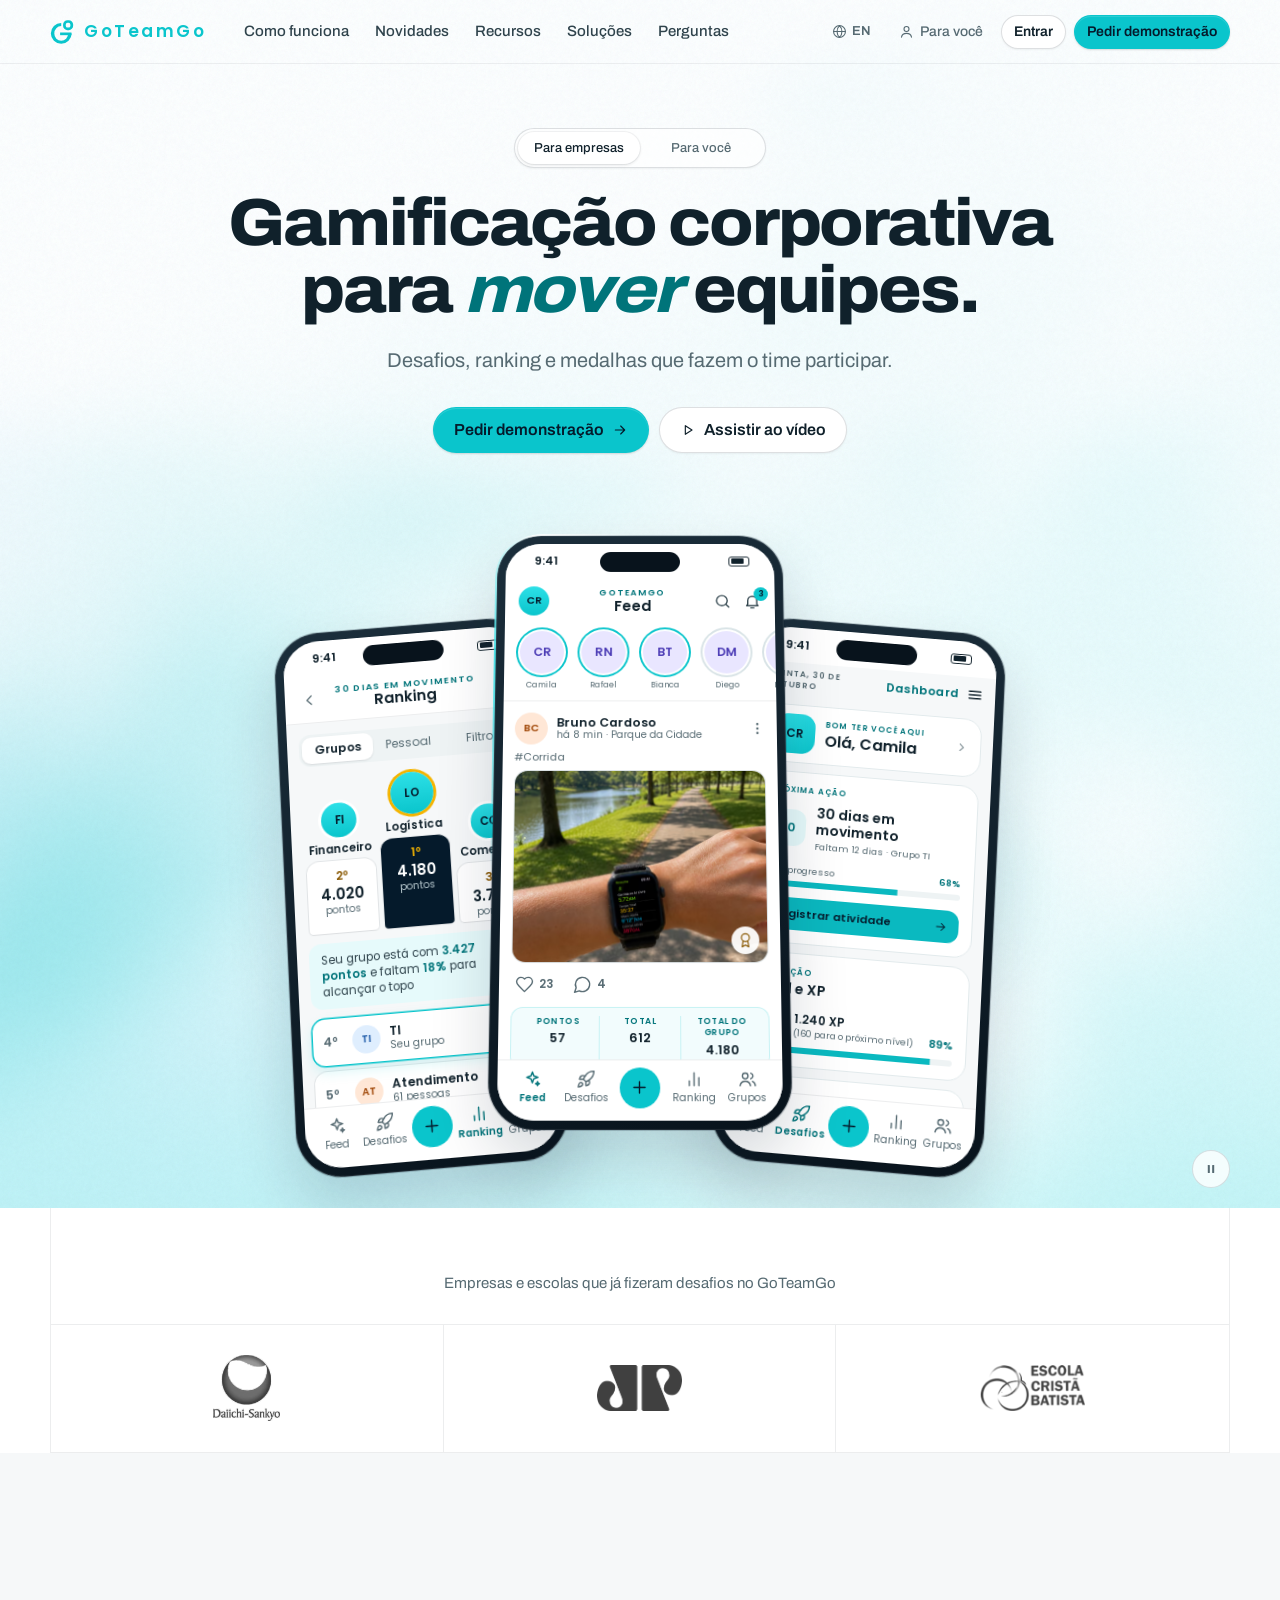
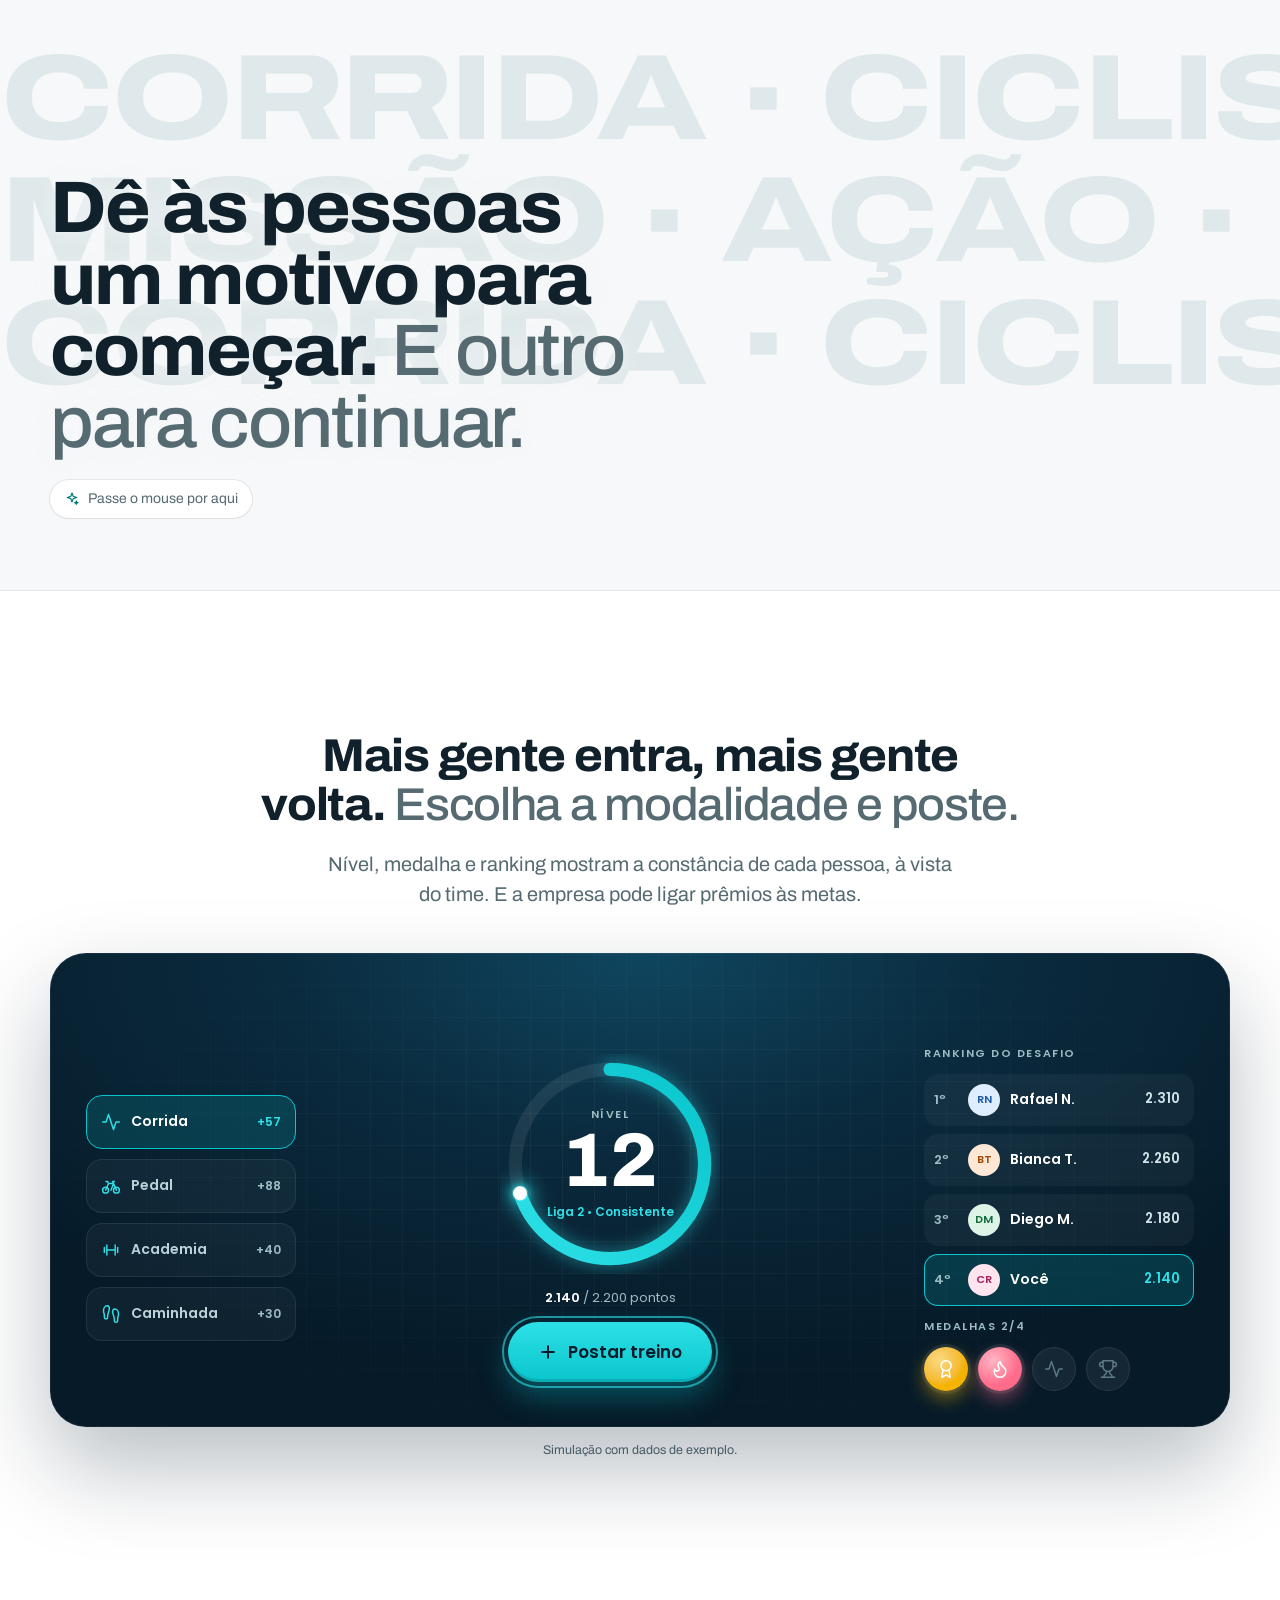
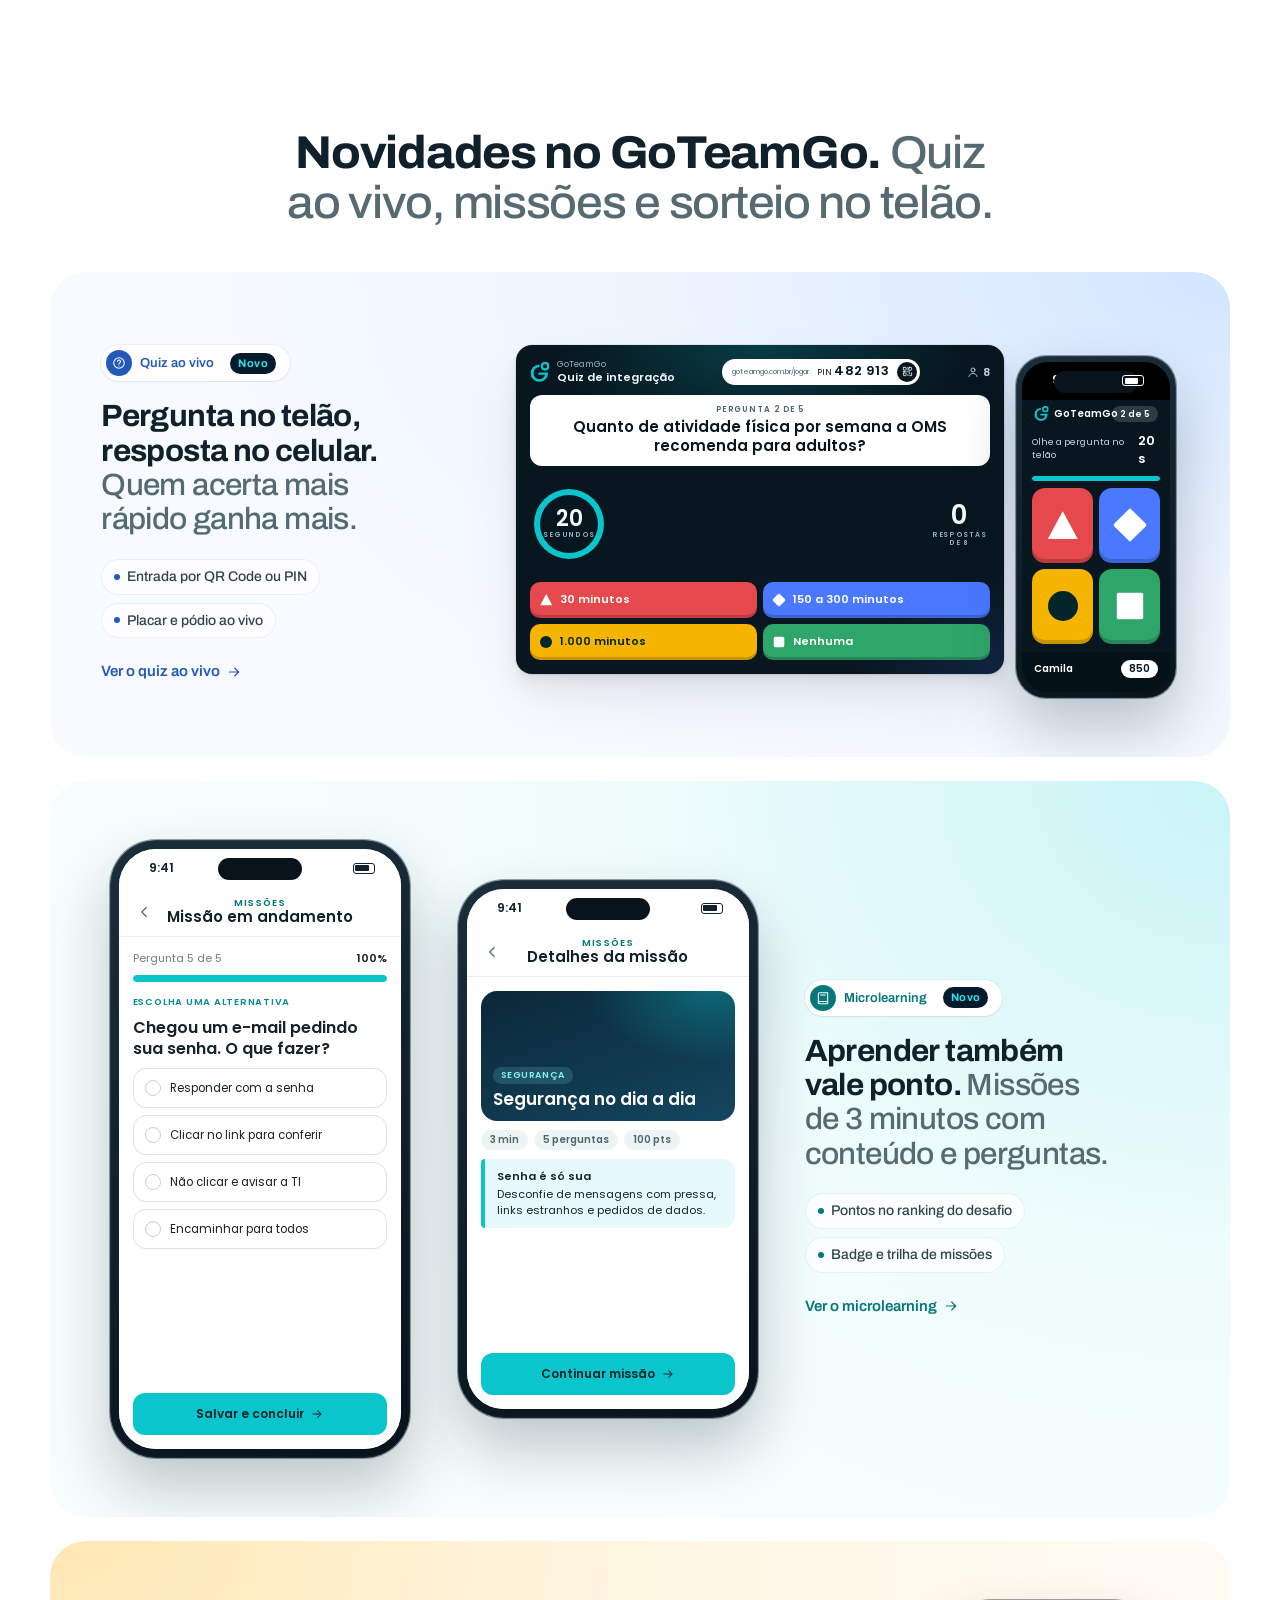
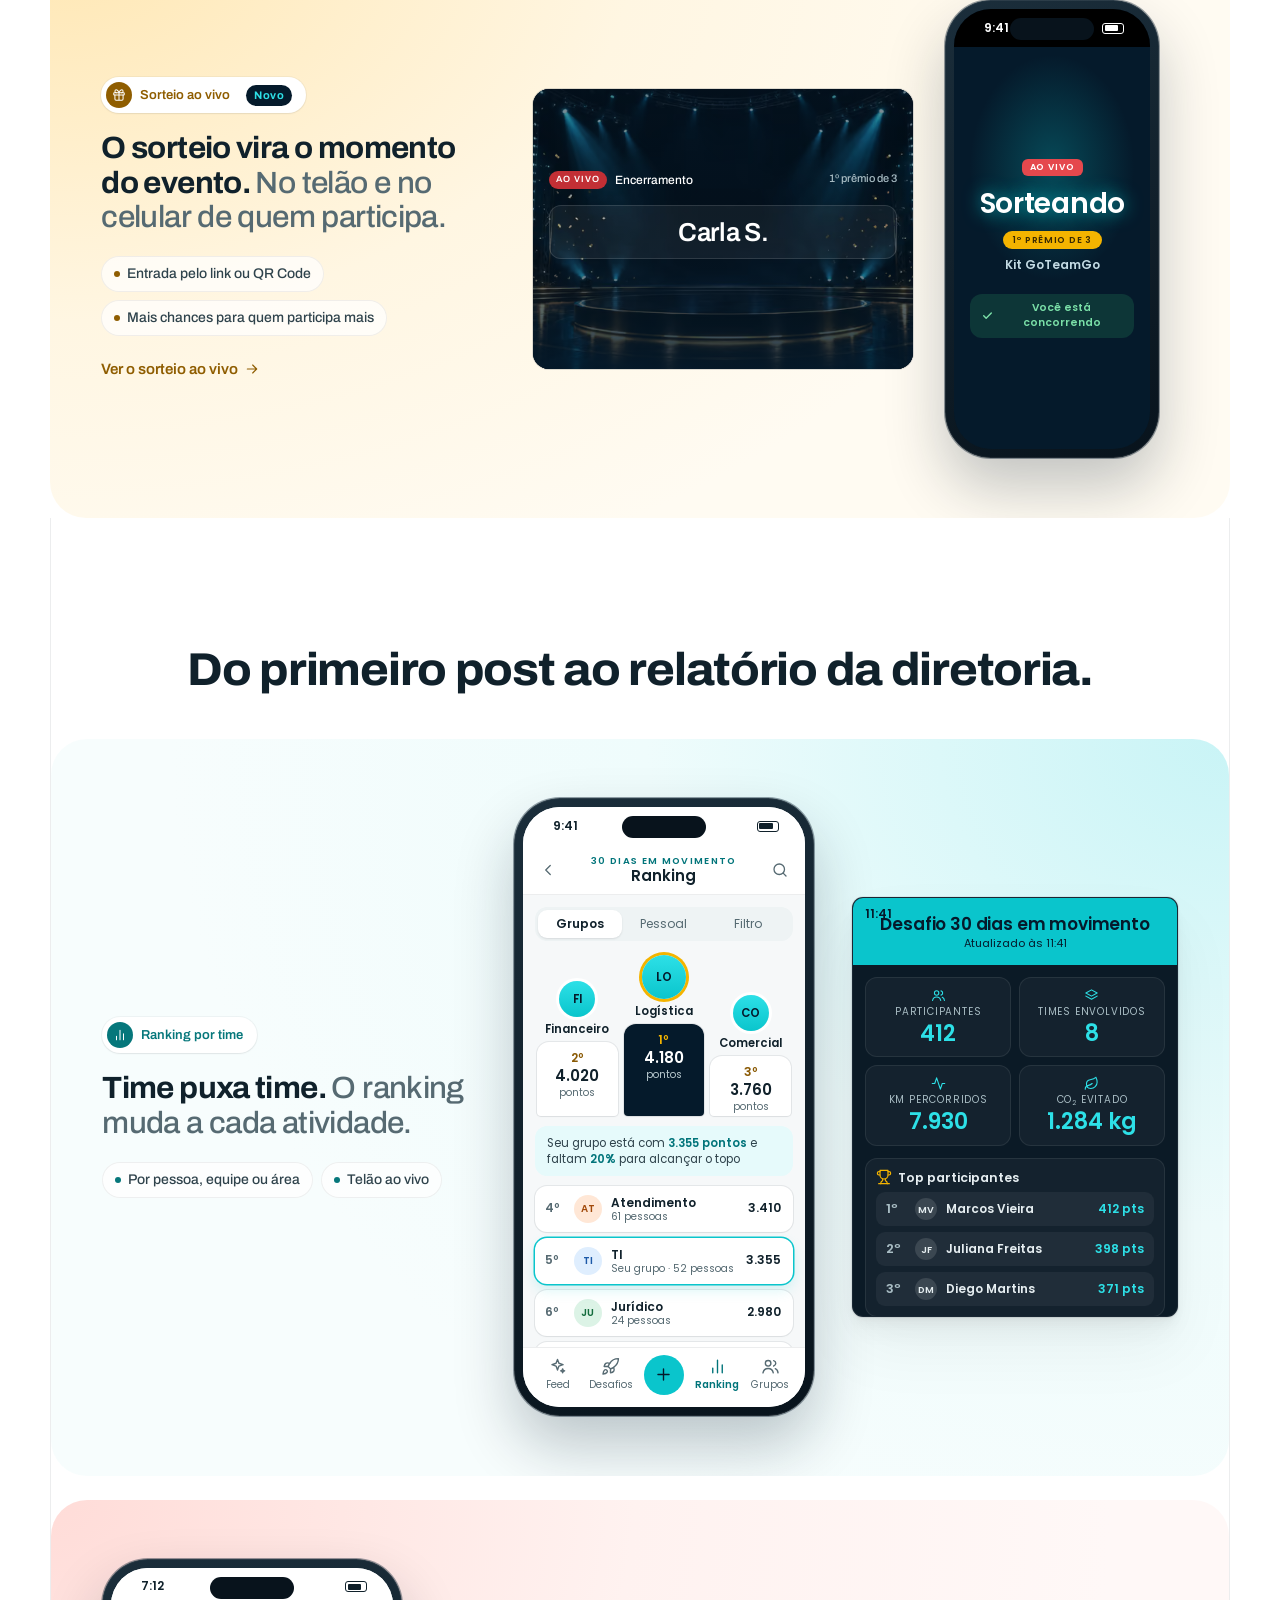
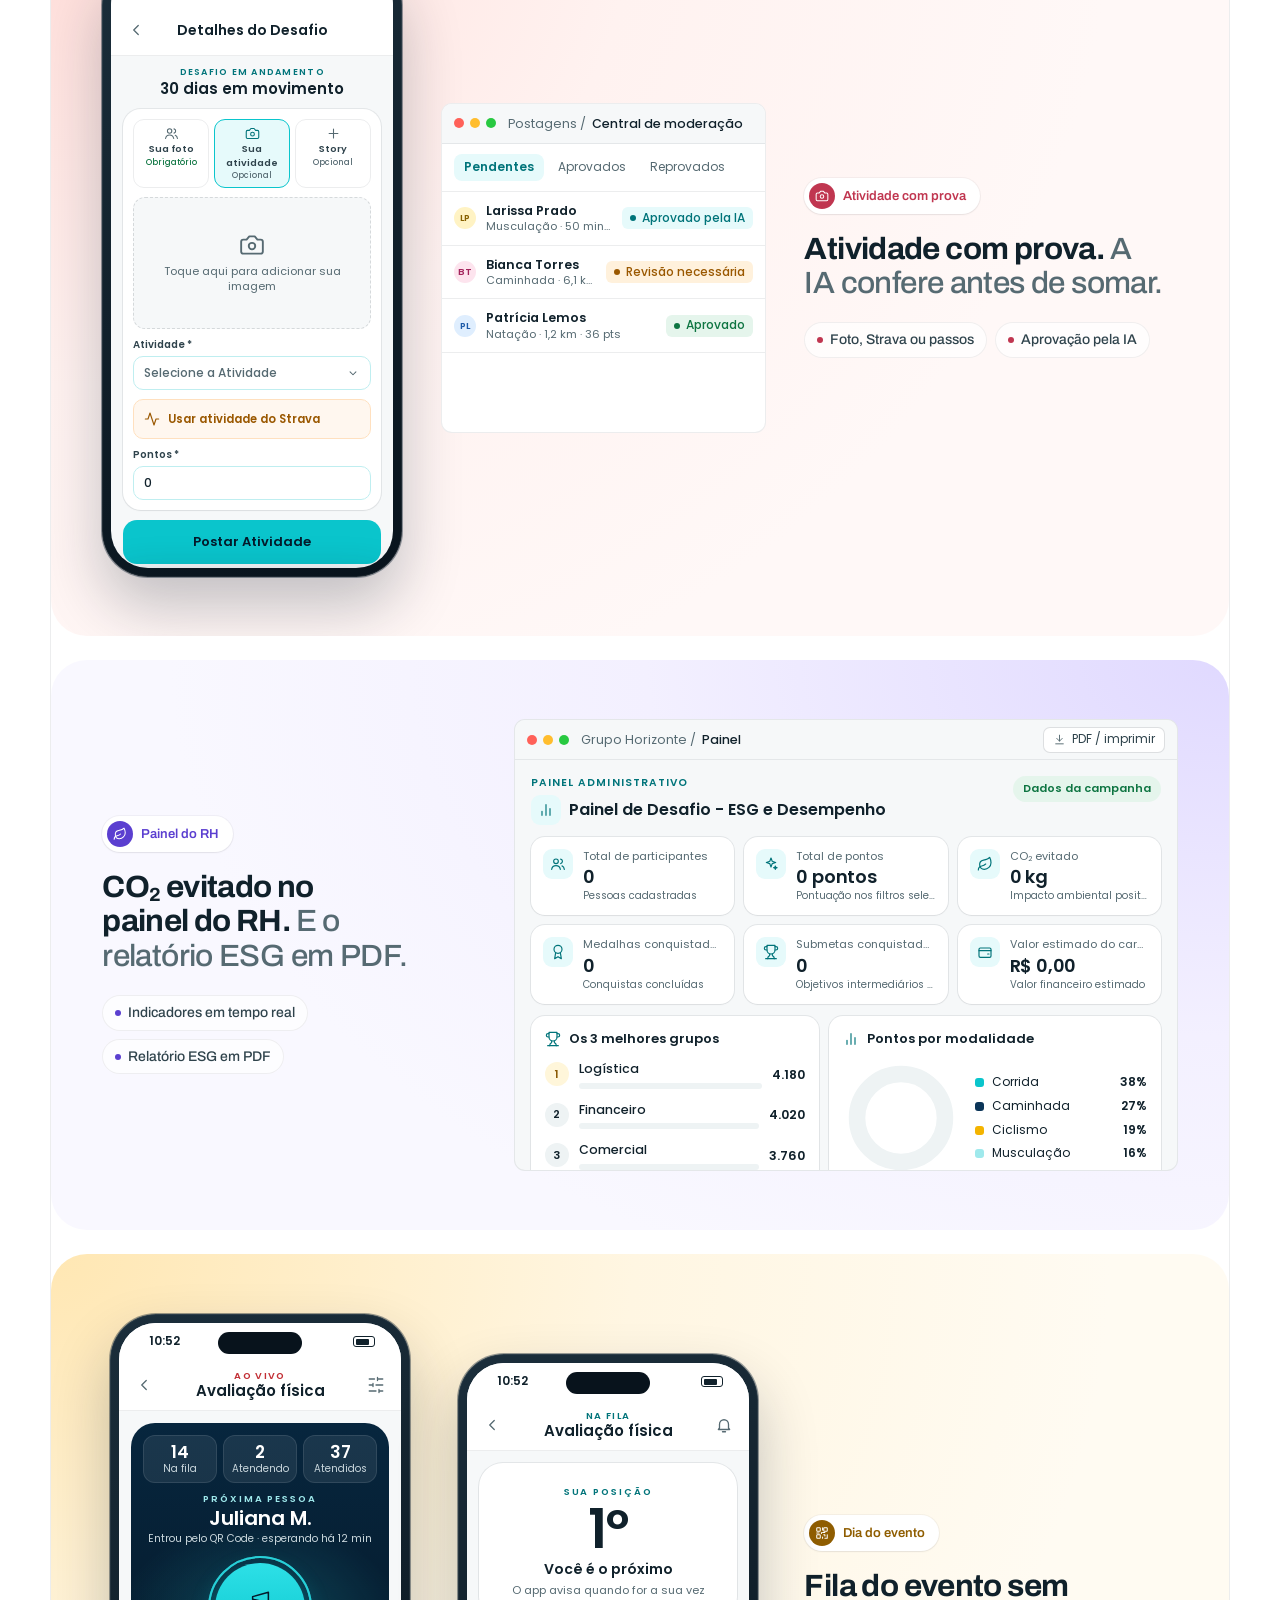
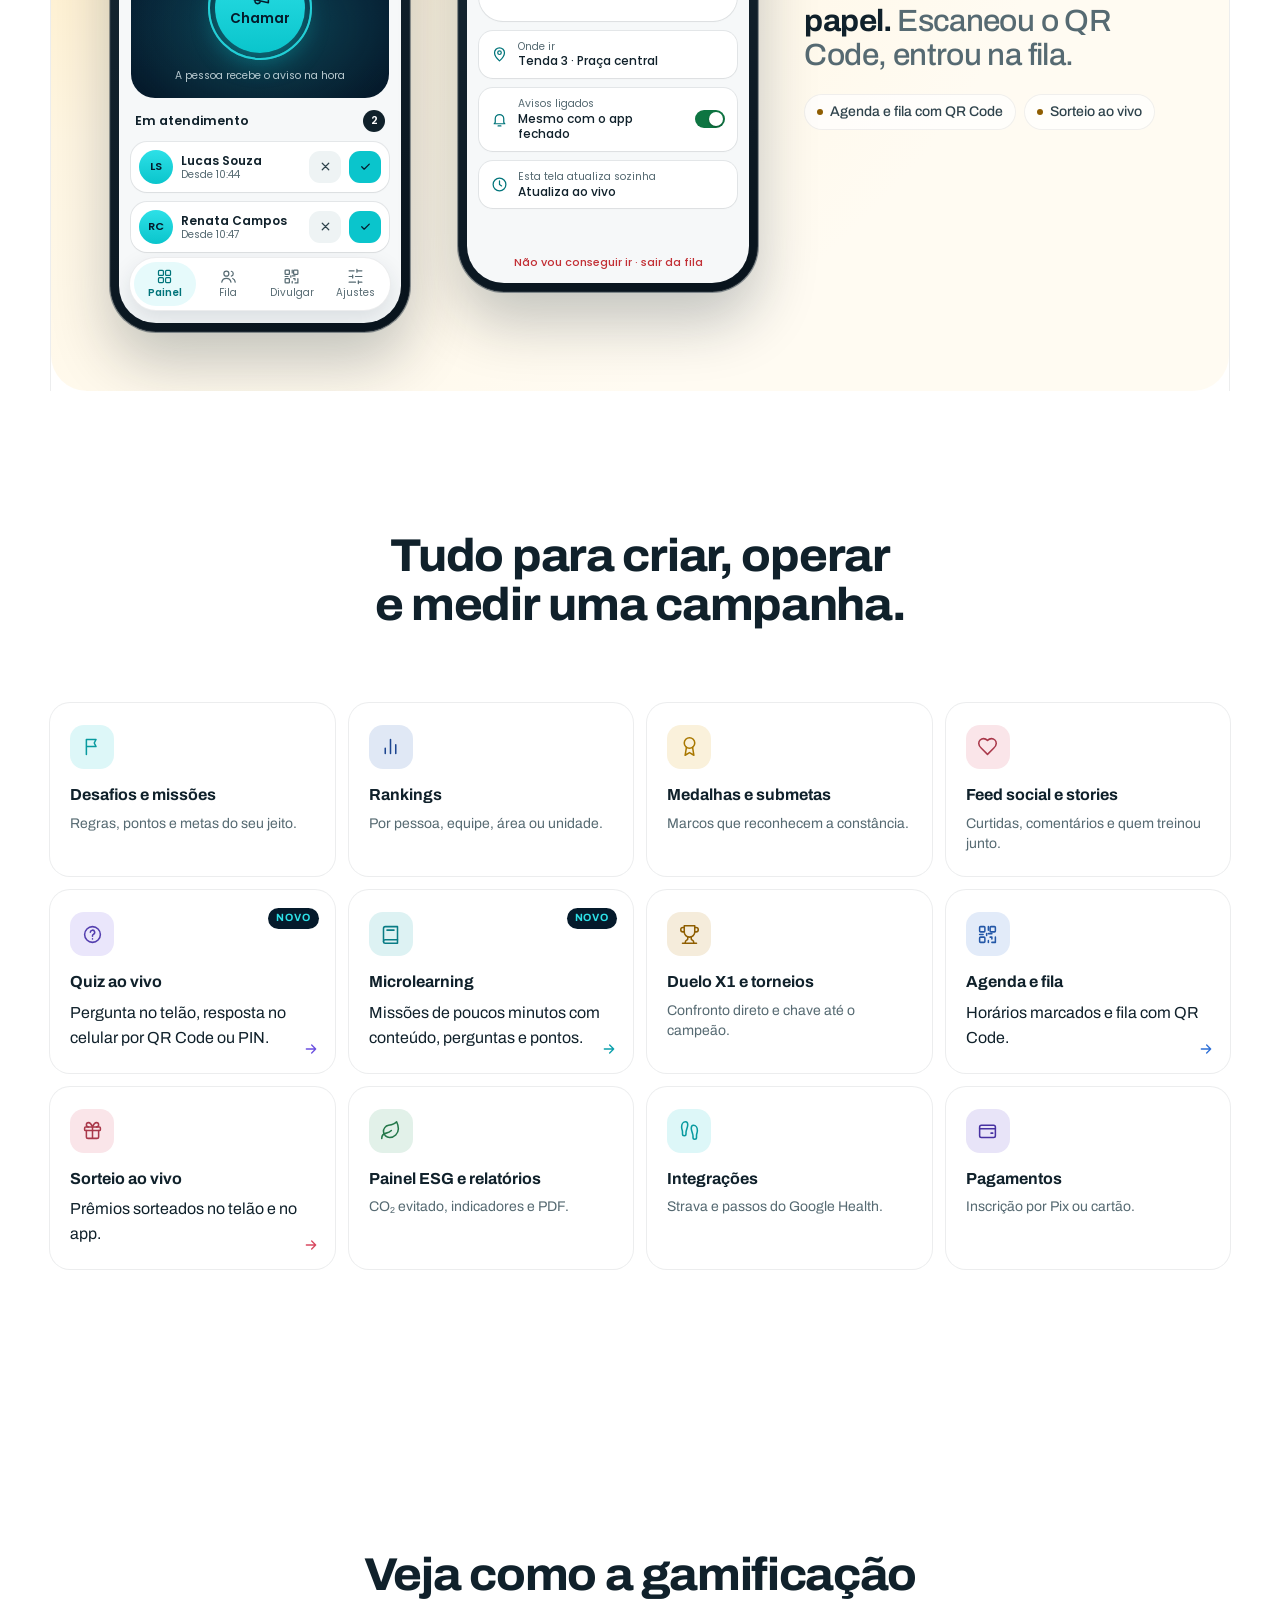
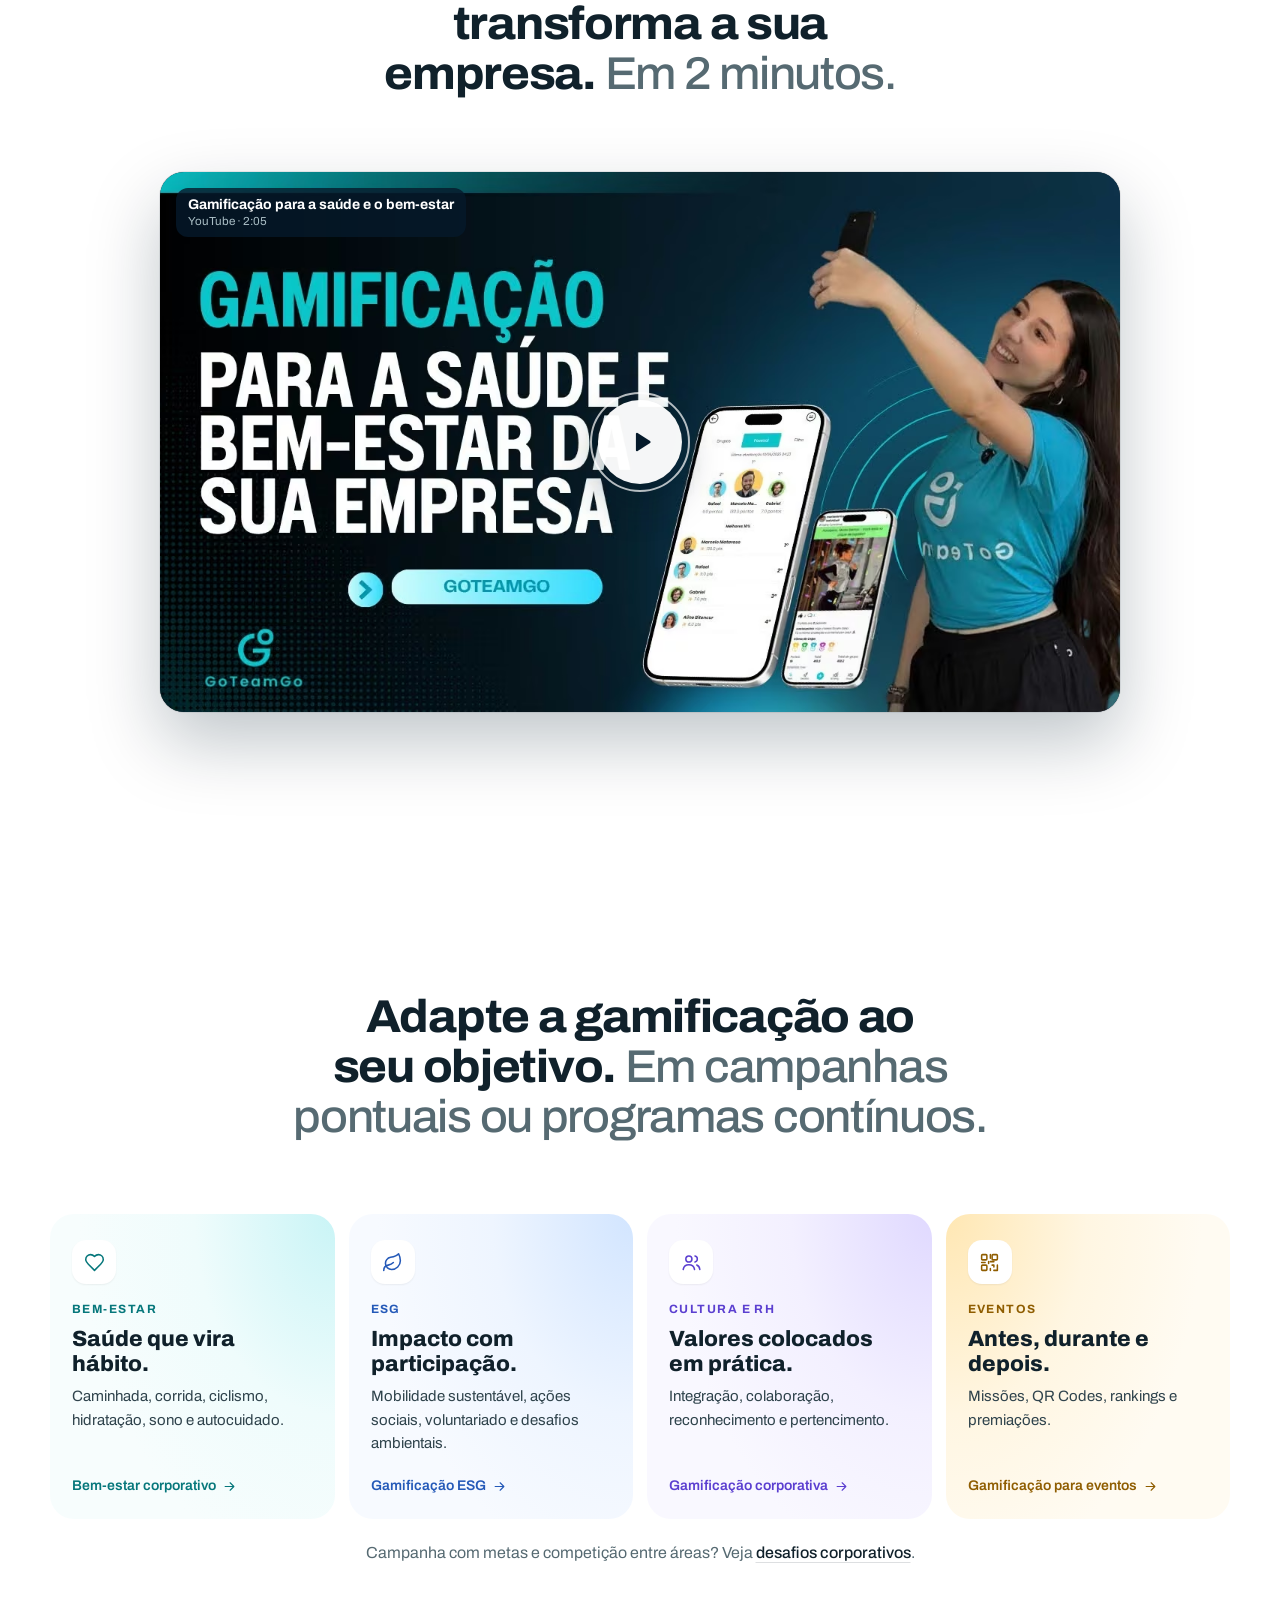
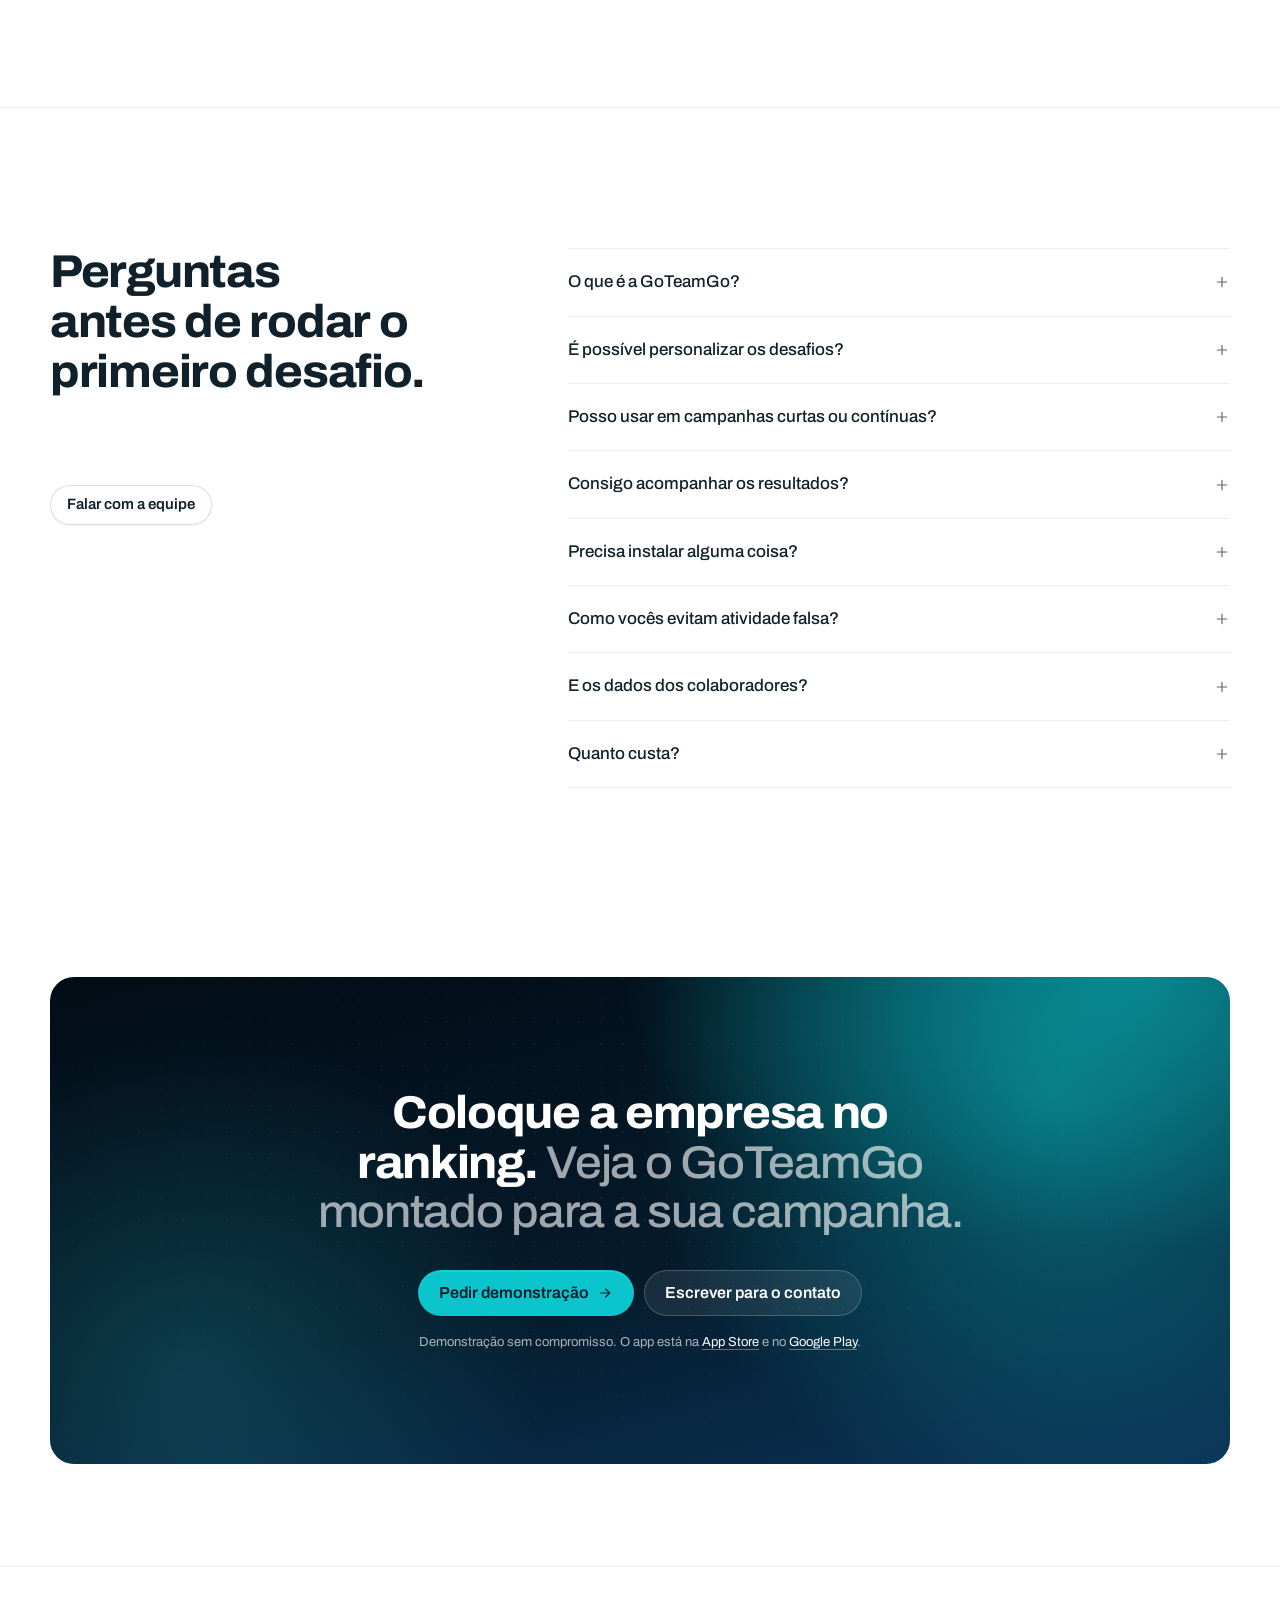
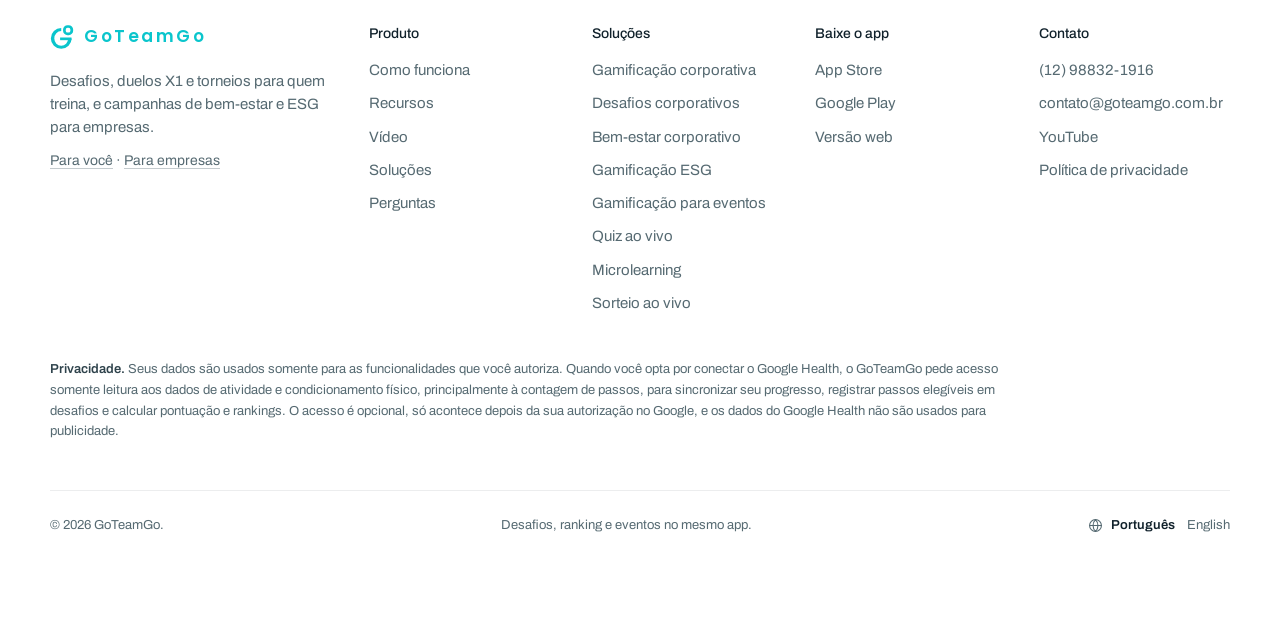
==== commit f57cebe0: "Prévia: versão para você com endereço próprio, novidades (quiz, microlearning, sorteio) e páginas no" ====
--- a/index.html
+++ b/index.html
@@ -1,4 +1,4 @@
-<!doctype html> <html lang="pt-BR" data-direction="deep" data-hero="light"> <head> <meta charset="utf-8"> <meta name="viewport" content="width=device-width, initial-scale=1"> <title>Plataforma de gamificação para empresas | GoTeamGo</title> <meta name="description" content="Desafios, missões, ranking e medalhas para engajar colaboradores em bem-estar, ESG, cultura e eventos. E um app de desafios e torneios para quem treina."> <meta name="robots" content="noindex"> <link rel="canonical" href="https://goteamgo.com.br/"> <link rel="alternate" hreflang="pt-BR" href="https://goteamgo.com.br/"> <link rel="alternate" hreflang="en" href="https://goteamgo.com.br/en/"> <link rel="alternate" hreflang="x-default" href="https://goteamgo.com.br/"> <meta property="og:type" content="website"> <meta property="og:locale" content="pt_BR"> <meta property="og:site_name" content="GoTeamGo"> <meta property="og:title" content="GoTeamGo · Gamificação corporativa para engajar equipes"> <meta property="og:description" content="Desafios, missões, rankings e recompensas para aumentar a participação em campanhas de bem-estar, cultura, ESG, integração e eventos."> <meta property="og:url" content="https://joao-araujo-appstorm.github.io/goteamgo-landing-preview/"> <meta property="og:image" content="https://joao-araujo-appstorm.github.io/goteamgo-landing-preview/og.jpg"> <meta property="og:image:width" content="1200"> <meta property="og:image:height" content="630"> <meta property="og:image:alt" content="GoTeamGo: gamificação corporativa com ranking, medalhas e desafios no celular"> <meta name="twitter:card" content="summary_large_image"> <meta name="twitter:title" content="GoTeamGo · Gamificação corporativa para engajar equipes"> <meta name="twitter:description" content="Desafios, missões, rankings e recompensas para aumentar a participação em campanhas de bem-estar, cultura, ESG, integração e eventos."> <meta name="twitter:image" content="https://joao-araujo-appstorm.github.io/goteamgo-landing-preview/og.jpg"> <meta name="theme-color" content="#ffffff">  <script>(function (d) { var h = location.hash, a = h === '#voce' ? 'voce' : h === '#empresas' ? 'empresa' : ''; if (!a) { try { a = sessionStorage.getItem('gtg-aud') || ''; } catch (e) {} } d.dataset.aud = a === 'voce' ? 'voce' : 'empresa'; d.classList.add('js'); })(document.documentElement);</script> <link rel="icon" href="favicon.svg" type="image/svg+xml"> <link rel="icon" href="img/favicon-32.png" sizes="32x32" type="image/png"> <link rel="manifest" href="site.webmanifest"> <link rel="apple-touch-icon" href="img/apple-touch-icon.png"> <link rel="preload" href="fonts/archivo.woff2" as="font" type="font/woff2" crossorigin> <link rel="preload" href="fonts/poppins-400.woff2" as="font" type="font/woff2" crossorigin> <link rel="stylesheet" href="css/landing.css?v=2646b652"> <script defer src="js/landing.js?v=faef5e21"></script> <script type="application/ld+json">
+<!doctype html> <html lang="pt-BR" data-direction="deep" data-hero="light" data-aud="empresa"> <head> <meta charset="utf-8"> <meta name="viewport" content="width=device-width, initial-scale=1"> <title>Plataforma de gamificação para empresas | GoTeamGo</title> <meta name="description" content="Desafios, missões, ranking e medalhas para engajar colaboradores em bem-estar, ESG, cultura e eventos. E um app de desafios e torneios para quem treina."> <meta name="robots" content="noindex"> <link rel="canonical" href="https://goteamgo.com.br/"> <link rel="alternate" hreflang="pt-BR" href="https://goteamgo.com.br/"> <link rel="alternate" hreflang="en" href="https://goteamgo.com.br/en/"> <link rel="alternate" hreflang="x-default" href="https://goteamgo.com.br/"> <meta property="og:type" content="website"> <meta property="og:locale" content="pt_BR"> <meta property="og:site_name" content="GoTeamGo"> <meta property="og:title" content="GoTeamGo · Gamificação corporativa para engajar equipes"> <meta property="og:description" content="Desafios, missões, rankings e recompensas para aumentar a participação em campanhas de bem-estar, cultura, ESG, integração e eventos."> <meta property="og:url" content="https://joao-araujo-appstorm.github.io/goteamgo-landing-preview/"> <meta property="og:image" content="https://joao-araujo-appstorm.github.io/goteamgo-landing-preview/og.jpg"> <meta property="og:image:width" content="1200"> <meta property="og:image:height" content="630"> <meta property="og:image:alt" content="GoTeamGo: gamificação corporativa com ranking, medalhas e desafios no celular"> <meta name="twitter:card" content="summary_large_image"> <meta name="twitter:title" content="GoTeamGo · Gamificação corporativa para engajar equipes"> <meta name="twitter:description" content="Desafios, missões, rankings e recompensas para aumentar a participação em campanhas de bem-estar, cultura, ESG, integração e eventos."> <meta name="twitter:image" content="https://joao-araujo-appstorm.github.io/goteamgo-landing-preview/og.jpg"> <meta name="theme-color" content="#ffffff">  <script>(function (d) { if (location.hash === '#voce') { location.replace('para-voce/'); return; } d.classList.add('js'); })(document.documentElement);</script> <link rel="icon" href="favicon.svg" type="image/svg+xml"> <link rel="icon" href="img/favicon-32.png" sizes="32x32" type="image/png"> <link rel="manifest" href="site.webmanifest"> <link rel="apple-touch-icon" href="img/apple-touch-icon.png"> <link rel="preload" href="fonts/archivo.woff2" as="font" type="font/woff2" crossorigin> <link rel="preload" href="fonts/poppins-400.woff2" as="font" type="font/woff2" crossorigin> <link rel="stylesheet" href="css/landing.css?v=f82eee6b"> <script defer src="js/landing.js?v=6a23c4d8"></script> <script type="application/ld+json">
 {
 "@context": "https://schema.org",
 "@graph": [
@@ -66,7 +66,21 @@
 ],
 "publisher": {
 "@id": "https://goteamgo.com.br/#organization"
-}
+},
+"featureList": [
+"Desafios e missões",
+"Rankings por pessoa, equipe e área",
+"Medalhas e submetas",
+"Feed social e stories",
+"Quiz ao vivo no telão",
+"Microlearning com missões e perguntas",
+"Duelo X1 e torneios",
+"Agenda e fila com QR Code",
+"Sorteio ao vivo",
+"Painel ESG e relatórios em PDF",
+"Integração com Strava e Google Health",
+"Pagamentos por Pix ou cartão"
+]
 },
 {
 "@type": "VideoObject",
@@ -158,4 +172,4 @@
 ]
 }
 </script> </head> <body> <a class="skip" href="#conteudo">Pular para o conteúdo</a> <svg width="0" height="0" style="position:absolute" aria-hidden="true" focusable="false"> <symbol id="logo-mark" viewBox="0 0 340 340"><g fill="currentColor"><path d="M159 43A147 147 0 1 0 306 190H257A98 104.5 0 1 1 159 85.5Z"/><path d="M143 177H304V215H143Z"/><path fill-rule="evenodd" d="M248 2H265A63 63 0 0 1 328 65V81A63 63 0 0 1 265 144H248A63 63 0 0 1 185 81V65A63 63 0 0 1 248 2ZM250 39H262A27 27 0 0 1 289 66V80A27 27 0 0 1 262 107H250A27 27 0 0 1 223 80V66A27 27 0 0 1 250 39Z"/></g></symbol> <symbol id="i-tv" viewBox="0 0 24 24"><rect x="2.5" y="4" width="19" height="13" rx="2"/><path d="M8 21h8M12 17v4"/></symbol> <symbol id="i-grid" viewBox="0 0 24 24"><rect x="3.5" y="3.5" width="7" height="7" rx="1.5"/><rect x="13.5" y="3.5" width="7" height="7" rx="1.5"/><rect x="3.5" y="13.5" width="7" height="7" rx="1.5"/><rect x="13.5" y="13.5" width="7" height="7" rx="1.5"/></symbol> <symbol id="i-gift" viewBox="0 0 24 24"><rect x="3" y="8" width="18" height="4" rx="1"/><path d="M12 8v13M19 12v7a2 2 0 0 1-2 2H7a2 2 0 0 1-2-2v-7"/><path d="M7.5 8a2.5 2.5 0 0 1 0-5C10 3 12 8 12 8s2-5 4.5-5a2.5 2.5 0 0 1 0 5"/></symbol> <symbol id="i-flame" viewBox="0 0 24 24"><path d="M8.5 14.5A2.5 2.5 0 0 0 11 12c0-1.4-.5-2-1-3-1.1-2.1-.2-4 2-6 .5 2.5 2 4.9 4 6.5 2 1.6 3 3.5 3 5.5a7 7 0 1 1-14 0c0-1.2.4-2.3 1-3a2.5 2.5 0 0 0 2.5 2.5z"/></symbol> <symbol id="i-users" viewBox="0 0 24 24"><circle cx="9" cy="8" r="3.5"/><path d="M2.5 20c.6-3.4 3.3-5.5 6.5-5.5s5.9 2.1 6.5 5.5"/><path d="M16 4.6a3.5 3.5 0 0 1 0 6.8M18 14.8c1.9.7 3.2 2.4 3.5 5.2"/></symbol> <symbol id="i-trophy" viewBox="0 0 24 24"><path d="M6 9H4.5a2.5 2.5 0 0 1 0-5H6M18 9h1.5a2.5 2.5 0 0 0 0-5H18M4 22h16"/><path d="M10 14.7V17c0 .6-.5 1-1 1.2C7.9 18.8 7 20.2 7 22M14 14.7V17c0 .6.5 1 1 1.2 1.1.6 2 2 2 3.8"/><path d="M18 2H6v7a6 6 0 0 0 12 0z"/></symbol> <symbol id="i-wallet" viewBox="0 0 24 24"><rect x="3" y="6" width="18" height="14" rx="2"/><path d="M3 10h18M16 15h2"/></symbol> <symbol id="i-chart" viewBox="0 0 24 24"><path d="M18 20V10M12 20V4M6 20v-6"/></symbol> <symbol id="i-bell" viewBox="0 0 24 24"><path d="M6 16v-5a6 6 0 1 1 12 0v5l1.5 2h-15z"/><path d="M10 21h4"/></symbol> <symbol id="i-rocket" viewBox="0 0 24 24"><path d="M4.5 16.5c-1.5 1.3-2 5-2 5s3.7-.5 5-2c.7-.8.7-2.1-.1-2.9a2.2 2.2 0 0 0-2.9-.1z"/><path d="m12 15-3-3a22 22 0 0 1 2-4A12.9 12.9 0 0 1 22 2c0 2.7-.8 7.5-6 11a22.4 22.4 0 0 1-4 2z"/><path d="M9 12H4s.6-3 2-4c1.6-1.1 5 0 5 0M12 15v5s3-.6 4-2c1.1-1.6 0-5 0-5"/></symbol> <symbol id="i-layers" viewBox="0 0 24 24"><path d="m12 3 9 5-9 5-9-5z"/><path d="m3 13 9 5 9-5"/></symbol> <symbol id="i-sparkle" viewBox="0 0 24 24"><path d="M12 3l1.8 4.9L19 9.7l-5.2 1.8L12 16.5l-1.8-5L5 9.7l5.2-1.8z"/><path d="M18.5 15l.7 1.8 1.8.7-1.8.7-.7 1.8-.7-1.8-1.8-.7 1.8-.7z"/></symbol> <symbol id="i-search" viewBox="0 0 24 24"><circle cx="11" cy="11" r="7"/><path d="m20 20-3.5-3.5"/></symbol> <symbol id="i-plus" viewBox="0 0 24 24"><path d="M12 5v14M5 12h14"/></symbol> <symbol id="i-check" viewBox="0 0 24 24"><path d="m5 12.5 4.5 4.5L19 7.5"/></symbol> <symbol id="i-close" viewBox="0 0 24 24"><path d="M6 6l12 12M18 6 6 18"/></symbol> <symbol id="i-arrow" viewBox="0 0 24 24"><path d="M5 12h14M13 6l6 6-6 6"/></symbol> <symbol id="i-chevron" viewBox="0 0 24 24"><path d="m7 10 5 5 5-5"/></symbol> <symbol id="i-back" viewBox="0 0 24 24"><path d="m15 18-6-6 6-6"/></symbol> <symbol id="i-download" viewBox="0 0 24 24"><path d="M12 4v11M7 10l5 5 5-5M5 20h14"/></symbol> <symbol id="i-file" viewBox="0 0 24 24"><path d="M14 3H7a2 2 0 0 0-2 2v14a2 2 0 0 0 2 2h10a2 2 0 0 0 2-2V8z"/><path d="M14 3v5h5M9 13h6M9 17h4"/></symbol> <symbol id="i-mail" viewBox="0 0 24 24"><rect x="3" y="5" width="18" height="14" rx="2"/><path d="m4 7 8 6 8-6"/></symbol> <symbol id="i-key" viewBox="0 0 24 24"><rect x="5" y="11" width="14" height="10" rx="2"/><path d="M8 11V8a4 4 0 0 1 8 0v3"/></symbol> <symbol id="i-menu" viewBox="0 0 24 24"><path d="M4 7h16M4 12h16M4 17h16"/></symbol> <symbol id="i-pin" viewBox="0 0 24 24"><path d="M12 21s7-6.2 7-11.5A7 7 0 0 0 5 9.5C5 14.8 12 21 12 21z"/><circle cx="12" cy="9.5" r="2.5"/></symbol> <symbol id="i-clock" viewBox="0 0 24 24"><circle cx="12" cy="12" r="9"/><path d="M12 7v5l3 2"/></symbol> <symbol id="i-activity" viewBox="0 0 24 24"><path d="M22 12h-4l-3 9L9 3l-3 9H2"/></symbol> <symbol id="i-camera" viewBox="0 0 24 24"><path d="M14.5 4h-5L7 7H4a2 2 0 0 0-2 2v9a2 2 0 0 0 2 2h16a2 2 0 0 0 2-2V9a2 2 0 0 0-2-2h-3z"/><circle cx="12" cy="13" r="3"/></symbol> <symbol id="i-award" viewBox="0 0 24 24"><circle cx="12" cy="8" r="6"/><path d="M15.5 12.9 17 22l-5-3-5 3 1.5-9.1"/></symbol> <symbol id="i-leaf" viewBox="0 0 24 24"><path d="M11 20A7 7 0 0 1 9.8 6.1C15.5 5 17 4.5 19 2c1 2 2 4.2 2 8 0 5.5-4.8 10-10 10z"/><path d="M2 21c0-3 1.9-5.4 5.1-6C9.5 14.5 12 13 13 12"/></symbol> <symbol id="i-heart" viewBox="0 0 24 24"><path d="M19 14c1.5-1.5 3-3.2 3-5.5A5.5 5.5 0 0 0 16.5 3c-1.8 0-3 .5-4.5 2-1.5-1.5-2.7-2-4.5-2A5.5 5.5 0 0 0 2 8.5c0 2.3 1.5 4 3 5.5l7 7z"/></symbol> <symbol id="i-message" viewBox="0 0 24 24"><path d="M7.9 20A9 9 0 1 0 4 16.1L2 22z"/></symbol> <symbol id="i-phone" viewBox="0 0 24 24"><rect x="5" y="2" width="14" height="20" rx="2.5"/><path d="M11 18h2"/></symbol> <symbol id="i-qr" viewBox="0 0 24 24"><rect x="3" y="3" width="6" height="6" rx="1"/><rect x="15" y="3" width="6" height="6" rx="1"/><rect x="3" y="15" width="6" height="6" rx="1"/><path d="M15 15h2v2M21 15v6h-4M13 3v4M13 11h4M3 12h4M11 11v2M13 19v2"/></symbol> <symbol id="i-sliders" viewBox="0 0 24 24"><path d="M21 4h-7M10 4H3M21 12h-9M8 12H3M21 20h-5M12 20H3M14 2v4M8 10v4M16 18v4"/></symbol> <symbol id="i-megaphone" viewBox="0 0 24 24"><path d="m3 11 18-5v12L3 14z"/><path d="M11.6 16.8a3 3 0 1 1-5.8-1.6"/></symbol> <symbol id="i-steps" viewBox="0 0 24 24"><path d="M4 16v-2.4C4 11.5 3 10.5 3 8c0-2.7 1.5-6 4.5-6C9.4 2 10 3.8 10 5.5c0 3.1-2 5.7-2 8.7V16a2 2 0 1 1-4 0zM20 20v-2.4c0-2.1 1-3.1 1-5.6 0-2.7-1.5-6-4.5-6C14.6 6 14 7.8 14 9.5c0 3.1 2 5.7 2 8.7V20a2 2 0 1 0 4 0z"/></symbol> <symbol id="i-dots" viewBox="0 0 24 24"><circle cx="12" cy="5" r="1"/><circle cx="12" cy="12" r="1"/><circle cx="12" cy="19" r="1"/></symbol> <symbol id="i-pause" viewBox="0 0 24 24"><rect x="6.5" y="5" width="3.5" height="14" rx="1"/><rect x="14" y="5" width="3.5" height="14" rx="1"/></symbol> <symbol id="i-play" viewBox="0 0 24 24"><path d="M8 5.5v13l10-6.5z"/></symbol> <symbol id="i-bolt" viewBox="0 0 24 24"><path d="M13 2 4 14h7l-1 8 9-12h-7z"/></symbol> <symbol id="i-arrow-left" viewBox="0 0 24 24"><path d="M19 12H5M11 6l-6 6 6 6"/></symbol> <symbol id="i-briefcase" viewBox="0 0 24 24"><rect x="3" y="7" width="18" height="13" rx="2"/><path d="M8 7V5a2 2 0 0 1 2-2h4a2 2 0 0 1 2 2v2M3 13h18"/></symbol> <symbol id="i-globe" viewBox="0 0 24 24"><circle cx="12" cy="12" r="9.5"/><path d="M2.5 12h19M12 2.5c2.6 2.6 3.9 5.8 3.9 9.5s-1.3 6.9-3.9 9.5c-2.6-2.6-3.9-5.8-3.9-9.5S9.4 5.1 12 2.5z"/></symbol><symbol id="i-user" viewBox="0 0 24 24"><circle cx="12" cy="8" r="4"/><path d="M4 21c.8-4 4-6 8-6s7.2 2 8 6"/></symbol> <symbol id="i-list" viewBox="0 0 24 24"><path d="M9 6h11M9 12h11M9 18h11M4.5 6h.01M4.5 12h.01M4.5 18h.01"/></symbol> <symbol id="i-refresh" viewBox="0 0 24 24"><path d="M20 11a8 8 0 1 0-2.3 5.7M20 4v7h-7"/></symbol> <symbol id="i-flag" viewBox="0 0 24 24"><path d="M5 21V4M5 4h11l-2 4 2 4H5"/></symbol> <symbol id="i-shield" viewBox="0 0 24 24"><path d="M12 3 5 6v5c0 4.6 3 8.3 7 10 4-1.7 7-5.4 7-10V6z"/><path d="m9 12 2 2 4-4"/></symbol> <symbol id="i-send" viewBox="0 0 24 24"><path d="M22 2 11 13M22 2l-7 20-4-9-9-4z"/></symbol> <symbol id="i-copy" viewBox="0 0 24 24"><rect x="9" y="9" width="12" height="12" rx="2"/><path d="M5 15H4a2 2 0 0 1-2-2V4a2 2 0 0 1 2-2h9a2 2 0 0 1 2 2v1"/></symbol> <symbol id="i-bike" viewBox="0 0 24 24"><circle cx="5.5" cy="17" r="3.5"/><circle cx="18.5" cy="17" r="3.5"/><path d="M5.5 17 9 9h6l3.5 8M9 9 8 6.5H6M12 17l3-8M15 9l-1-2.5h2"/></symbol> <symbol id="i-dumbbell" viewBox="0 0 24 24"><path d="M7 6v12M17 6v12M4 9v6M20 9v6M7 12h10"/></symbol> <symbol id="i-crown" viewBox="0 0 24 24"><path d="M3 8l4.5 4L12 5l4.5 7L21 8l-2 10H5z"/></symbol> <symbol id="i-quiz" viewBox="0 0 24 24"><circle cx="12" cy="12" r="9"/><path d="M9.5 9.5a2.5 2.5 0 1 1 3.5 2.3c-.6.3-1 .8-1 1.5v.7M12 17h.01"/></symbol> <symbol id="i-book" viewBox="0 0 24 24"><path d="M4 5a2 2 0 0 1 2-2h14v15H6a2 2 0 0 0-2 2z"/><path d="M4 20a2 2 0 0 0 2 2h14v-4M8 7h8"/></symbol> <symbol id="i-card" viewBox="0 0 24 24"><rect x="2.5" y="5" width="19" height="14" rx="2"/><path d="M2.5 10h19M6 15h4"/></symbol> </svg> <header class="nav" data-nav> <div class="container nav__inner"> <a class="brand" href="#topo" aria-label="GoTeamGo, início"> <svg class="brand__mark" aria-hidden="true"><use href="#logo-mark"/></svg>GoTeamGo
-</a> <nav class="nav__links" aria-label="Principal"> <a href="#posts" data-for="empresa">Como funciona</a> <a href="#produto" data-for="voce">Como funciona</a> <a href="#jogo" data-for="voce">Gamificação</a> <a href="#social" data-for="voce">Social</a> <a href="#recursos" data-for="empresa">Recursos</a> <a href="#solucoes" data-for="empresa">Soluções</a> <a href="#perguntas">Perguntas</a> </nav> <div class="nav__actions"> <a class="nav__lang" href="en/" hreflang="en" lang="en" aria-label="English version" data-lang-link><svg class="i" aria-hidden="true"><use href="#i-globe"/></svg>EN</a> <a class="nav__aud" href="#empresas" data-aud-link="empresa" data-for="voce"><svg class="i" aria-hidden="true"><use href="#i-briefcase"/></svg>Para empresas</a> <a class="nav__aud" href="#voce" data-aud-link="voce" data-for="empresa"><svg class="i" aria-hidden="true"><use href="#i-user"/></svg>Para você</a> <a class="btn btn--secondary btn--sm nav__login" href="https://app.goteamgo.com.br/">Entrar</a> <a class="btn btn--primary btn--sm" href="https://app.goteamgo.com.br/register/" data-track="cta-nav-conta" data-for="voce"><span class="lbl-long">Criar conta grátis</span><span class="lbl-short">Criar conta</span><span class="lbl-tiny">Criar conta</span></a> <a class="btn btn--primary btn--sm" href="https://wa.me/5512988321916?text=Ol%C3%A1%2C%20quero%20ver%20uma%20demonstra%C3%A7%C3%A3o%20do%20GoTeamGo%20para%20a%20minha%20empresa." target="_blank" rel="noopener" data-track="cta-nav" data-for="empresa"><span class="lbl-long">Pedir demonstração</span><span class="lbl-short">Demonstração</span><span class="lbl-tiny">Agendar</span></a> <button class="nav__toggle" type="button" aria-expanded="false" aria-controls="menu-mobile" aria-label="Abrir menu" data-nav-toggle> <span class="burger" aria-hidden="true"><i></i><i></i></span> </button> </div> </div> <div class="nav__mobile" id="menu-mobile" hidden> <nav class="m-menu" aria-label="Menu"> <a class="m-link" href="#posts" style="--i:0" data-for="empresa"><span>Como funciona</span><svg class="i" aria-hidden="true"><use href="#i-arrow"/></svg></a> <a class="m-link" href="#produto" style="--i:0" data-for="voce"><span>Como funciona</span><svg class="i" aria-hidden="true"><use href="#i-arrow"/></svg></a> <a class="m-link" href="#jogo" style="--i:1" data-for="voce"><span>Gamificação</span><svg class="i" aria-hidden="true"><use href="#i-arrow"/></svg></a> <a class="m-link" href="#social" style="--i:2" data-for="voce"><span>Social</span><svg class="i" aria-hidden="true"><use href="#i-arrow"/></svg></a> <a class="m-link" href="#recursos" style="--i:1" data-for="empresa"><span>Recursos</span><svg class="i" aria-hidden="true"><use href="#i-arrow"/></svg></a> <a class="m-link" href="#solucoes" style="--i:2" data-for="empresa"><span>Soluções</span><svg class="i" aria-hidden="true"><use href="#i-arrow"/></svg></a> <a class="m-link" href="#perguntas" style="--i:3"><span>Perguntas</span><svg class="i" aria-hidden="true"><use href="#i-arrow"/></svg></a> </nav> <div class="m-foot" style="--i:4"> <a class="btn btn--primary btn--lg" href="https://app.goteamgo.com.br/register/" data-track="cta-nav-mobile-conta" data-for="voce">Criar minha conta grátis <svg class="i i-arrow" aria-hidden="true"><use href="#i-arrow"/></svg></a> <a class="btn btn--primary btn--lg" href="https://wa.me/5512988321916?text=Ol%C3%A1%2C%20quero%20ver%20uma%20demonstra%C3%A7%C3%A3o%20do%20GoTeamGo%20para%20a%20minha%20empresa." target="_blank" rel="noopener" data-track="cta-nav-mobile" data-for="empresa">Pedir demonstração <svg class="i i-arrow" aria-hidden="true"><use href="#i-arrow"/></svg></a> <a class="btn btn--secondary btn--lg" href="https://app.goteamgo.com.br/">Entrar</a> <a class="m-aud" href="#empresas" data-aud-link="empresa" data-for="voce"><svg class="i" aria-hidden="true"><use href="#i-briefcase"/></svg>Tem uma empresa? Ver a versão para empresas</a> <a class="m-aud" href="#voce" data-aud-link="voce" data-for="empresa"><svg class="i" aria-hidden="true"><use href="#i-user"/></svg>Ver a versão para você</a> <a class="m-aud" href="en/" hreflang="en" lang="en" data-lang-link><svg class="i" aria-hidden="true"><use href="#i-globe"/></svg>English version</a> <p class="m-stores">Baixe o app: <a href="https://apps.apple.com/br/app/goteamgo/id6756112455" target="_blank" rel="noopener">App Store</a> · <a href="https://play.google.com/store/apps/details?id=br.com.goteamgo.app.twa" target="_blank" rel="noopener">Google Play</a></p> </div> </div> </header> <main id="conteudo"> <section class="hero" id="topo" aria-labelledby="hero-title"> <div class="hero__bg" aria-hidden="true"><div class="hero__aurora"><i></i><i></i><i></i></div><div class="hero__noise"></div><canvas class="hero__grain" data-grain></canvas></div> <span class="aud-anchor" id="voce"></span><span class="aud-anchor" id="empresas"></span> <div class="container hero__inner"> <div class="aud" role="group" aria-label="Versão da página"> <span class="aud__thumb" aria-hidden="true"></span> <a class="aud__opt aud__opt--empresa" href="#empresas" data-aud-link="empresa">Para empresas</a> <a class="aud__opt aud__opt--voce" href="#voce" data-aud-link="voce">Para você</a> </div> <h1 class="display hero__title" id="hero-title"><span data-for="voce"><span class="w" style="--i:0">Cada</span> <span class="w" style="--i:1"><span class="rotator" data-words="treino|corrida|pedalada|caminhada|série|braçada"><span class="rotator__word">treino</span></span></span> <span class="w" style="--i:2">vale</span> <span class="w" style="--i:3">ponto,</span> <span class="w" style="--i:4">medalha</span> <span class="w" style="--i:5">e</span> <span class="w" style="--i:6">lugar</span> <span class="w" style="--i:7">no</span> <span class="w" style="--i:8">ranking.</span></span><span data-for="empresa"><span class="w" style="--i:0">Gamificação</span> <span class="w" style="--i:1">corporativa</span> <span class="w" style="--i:2">para</span> <span class="w" style="--i:3"><span class="rotator" data-words="engajar|mover|integrar|premiar"><span class="rotator__word">engajar</span></span></span> <span class="w" style="--i:4">equipes.</span></span></h1> <p class="lead hero__lead" data-for="voce">Poste o treino, a galera curte e cada ponto sobe o seu nível.</p> <p class="lead hero__lead" data-for="empresa">Desafios, ranking e medalhas que fazem o time participar.</p> <div class="hero__ctas" data-for="voce"> <a class="btn btn--primary btn--lg" href="https://app.goteamgo.com.br/register/" data-track="cta-hero-conta">Criar minha conta grátis <svg class="i i-arrow" aria-hidden="true"><use href="#i-arrow"/></svg></a> <a class="btn btn--secondary btn--lg" href="#produto">Ver como funciona</a> </div> <p class="hero__note" data-for="voce">Sem mensalidade. Também na <a href="https://apps.apple.com/br/app/goteamgo/id6756112455" target="_blank" rel="noopener">App Store</a> e no <a href="https://play.google.com/store/apps/details?id=br.com.goteamgo.app.twa" target="_blank" rel="noopener">Google Play</a>.</p> <div class="hero__ctas" data-for="empresa"> <a class="btn btn--primary btn--lg" href="https://wa.me/5512988321916?text=Ol%C3%A1%2C%20quero%20ver%20uma%20demonstra%C3%A7%C3%A3o%20do%20GoTeamGo%20para%20a%20minha%20empresa." target="_blank" rel="noopener" data-track="cta-hero">Pedir demonstração <svg class="i i-arrow" aria-hidden="true"><use href="#i-arrow"/></svg></a> <a class="btn btn--secondary btn--lg" href="#video"><svg class="i" aria-hidden="true"><use href="#i-play"/></svg>Assistir ao vídeo</a> </div> </div> <button class="still-toggle" type="button" aria-pressed="false" aria-label="Pausar animações" title="Pausar animações" data-still hidden><svg class="i" aria-hidden="true"><use href="#i-pause"/></svg></button> <div class="container hero__stage"> <div class="phones"> <div class="phones__side phones__side--l" data-for="voce"> <div class="device"> <div class="app app--phone" role="img" aria-label="Tela de um duelo X1 no app GoTeamGo: Camila venceu Bianca no beach tennis, o duelo está finalizado e a medalha de vencedora aparece no avatar dela."> <div class="ph-status" aria-hidden="true"><span>9:41</span><span class="ph-island"></span><span class="ph-bat"></span></div> <div class="fd-head"><span class="fd-me">CR</span><span class="fd-title">Duelo</span><span class="fd-acts"><svg class="i"><use href="#i-refresh"/></svg><svg class="i"><use href="#i-arrow-left"/></svg></span></div> <div class="ph-body x1"> <div class="x1-hero"> <span class="x1-pill is-finished">Finalizado</span> <div class="x1-duel"> <div class="x1-player"><span class="x1-av av--2">BT</span><b>Bianca Torres</b></div> <span class="x1-vs">X</span> <div class="x1-player"><span class="x1-av">CR<i class="x1-medal"></i></span><b>Camila Rocha</b></div> </div> </div> <div class="x1-tabs"><span class="is-active">Resultado</span><span>Informações</span></div> <div class="x1-card"> <div class="x1-card__head"><b>Resultado</b><span class="x1-st is-done">Finalizado</span></div> <div class="x1-chips"><div class="x1-chip is-win"><small>Vencedor</small><b>Camila Rocha</b></div><div class="x1-chip"><small>Derrotado</small><b>Bianca Torres</b></div></div> </div> <div class="x1-info"><span><small>Modalidade</small>Beach tennis</span><span><small>Resultados</small>2/2</span><span><small>Início</small>02/11/2026</span></div> </div> <div class="ph-tabbar" aria-hidden="true"> <span><svg class="i"><use href="#i-sparkle"/></svg>Feed</span> <span class="is-active"><svg class="i"><use href="#i-rocket"/></svg>Desafios</span> <span class="ph-tabbar__plus"><svg class="i"><use href="#i-plus"/></svg></span> <span><svg class="i"><use href="#i-chart"/></svg>Ranking</span> <span><svg class="i"><use href="#i-users"/></svg>Grupos</span> </div> </div> </div> </div> <div class="phones__side phones__side--l" data-for="empresa"> <div class="device"> <div class="app app--phone" role="img" aria-label="Tela de Ranking do app GoTeamGo: pódio com Logística em 1º, Financeiro em 2º e Comercial em 3º, e a posição do seu grupo."> <div class="ph-status" aria-hidden="true"><span>9:41</span><span class="ph-island"></span><span class="ph-bat"></span></div> <div class="ph-head"><svg class="i"><use href="#i-back"/></svg><span class="ph-head__title"><small>30 dias em movimento</small>Ranking</span><svg class="i"><use href="#i-search"/></svg></div> <div class="ph-body"> <div class="ph-seg"><span class="is-active">Grupos</span><span>Pessoal</span><span>Filtro</span></div> <div class="podium"> <div class="podium__item podium__item--2"><span class="podium__av">FI</span><b>Financeiro</b><span class="podium__col"><i>2º</i><strong>4.020</strong><small>pontos</small></span></div> <div class="podium__item podium__item--1"><span class="podium__av">LO</span><b>Logística</b><span class="podium__col"><i>1º</i><strong>4.180</strong><small>pontos</small></span></div> <div class="podium__item podium__item--3"><span class="podium__av">CO</span><b>Comercial</b><span class="podium__col"><i>3º</i><strong>3.760</strong><small>pontos</small></span></div> </div> <div class="rk-me">Seu grupo está com <b>3.427 pontos</b> e faltam <b>18%</b> para alcançar o topo</div> <ol class="rk-list"> <li class="rk-row is-me"><span class="rk-pos">4º</span><span class="av av--5">TI</span><span class="rk-name">TI<small>Seu grupo</small></span><span class="rk-pts">3.427</span></li> <li class="rk-row"><span class="rk-pos">5º</span><span class="av av--2">AT</span><span class="rk-name">Atendimento<small>61 pessoas</small></span><span class="rk-pts">3.410</span></li> </ol> </div> <div class="ph-tabbar" aria-hidden="true"> <span><svg class="i"><use href="#i-sparkle"/></svg>Feed</span> <span><svg class="i"><use href="#i-rocket"/></svg>Desafios</span> <span class="ph-tabbar__plus"><svg class="i"><use href="#i-plus"/></svg></span> <span class="is-active"><svg class="i"><use href="#i-chart"/></svg>Ranking</span> <span><svg class="i"><use href="#i-users"/></svg>Grupos</span> </div> </div> </div> </div> <div class="phones__main"> <div class="device device--beam"> <div class="app app--phone" data-scene="feed" data-toast-time="agora" role="img" aria-label="Demonstração do Feed do app GoTeamGo: stories do time, um post de corrida de 5,72 km com pontos do grupo, curtidas chegando e posts novos entrando no topo."> <div class="ph-status" aria-hidden="true"><span>9:41</span><span class="ph-island"></span><span class="ph-bat"></span></div> <div class="fd-head"><span class="fd-me">CR</span><span class="fd-title"><small>GoTeamGo</small>Feed</span><span class="fd-acts"><svg class="i"><use href="#i-search"/></svg><span class="fd-bell"><svg class="i"><use href="#i-bell"/></svg><i>3</i></span></span></div> <div class="ph-body fd-body"> <div class="fd-stories"> <span class="fd-story"><i>CR</i><small>Camila</small></span> <span class="fd-story"><i class="av--5">RN</i><small>Rafael</small></span> <span class="fd-story"><i class="av--2">BT</i><small>Bianca</small></span> <span class="fd-story is-seen"><i class="av--3">DM</i><small>Diego</small></span> <span class="fd-story is-seen"><i class="av--6">LP</i><small>Larissa</small></span> </div> <div class="fd-list" data-rows data-max="3"> <article class="fd-post"> <header class="fd-post__head"><span class="av av--2">BC</span><span><b>Bruno Cardoso</b><small>há 8 min · Parque da Cidade</small></span><svg class="i"><use href="#i-dots"/></svg></header> <div class="fd-post__cat">#Corrida</div> <div class="fd-media"><picture><source srcset="img/post-corrida.avif" type="image/avif"><img src="img/post-corrida.webp" width="520" height="400" alt="" decoding="async"></picture><span class="fd-ind"><svg class="i"><use href="#i-award"/></svg></span></div> <div class="fd-acts2"><span class="fd-like" data-like><svg class="i"><use href="#i-heart"/></svg><b>23</b></span><span><svg class="i"><use href="#i-message"/></svg><b>4</b></span></div> <div class="fd-points"><div>Pontos<b>57</b></div><div>Total<b>612</b></div><div>Total do grupo<b>4.180</b></div></div> </article> <article class="fd-post"> <header class="fd-post__head"><span class="av av--4">JF</span><span><b>Juliana Freitas</b><small>há 26 min</small></span><svg class="i"><use href="#i-dots"/></svg></header> <div class="fd-post__cat">#Ciclismo ao ar livre</div> <div class="fd-media fd-strava"> <svg class="fd-route" viewBox="0 0 200 80" aria-hidden="true"><path pathLength="1" d="M8 64C30 60 34 30 58 30s30 26 52 22 20-34 44-38 28 18 38 28"/></svg> <span class="fd-strava__tag">Dados importados do Strava</span> <span class="fd-strava__grid"><span><small>Distância</small>22,4 km</span><span><small>Tempo</small>58 min</span><span><small>Elevação</small>140 m</span><span><small>Ritmo</small>2'35" /km</span></span> </div> <div class="fd-acts2"><span class="fd-like" data-like><svg class="i"><use href="#i-heart"/></svg><b>18</b></span><span><svg class="i"><use href="#i-message"/></svg><b>2</b></span></div> <div class="fd-points"><div>Pontos<b>88</b></div><div>Total<b>540</b></div><div>Total do grupo<b>3.760</b></div></div> </article> </div> <template data-queue> <article class="fd-post"> <header class="fd-post__head"><span class="av av--3">DM</span><span><b>Diego Martins</b><small>agora</small></span><svg class="i"><use href="#i-dots"/></svg></header> <div class="fd-post__cat">#Musculação</div> <div class="fd-media"><picture><source srcset="img/post-academia.avif" type="image/avif"><img src="img/post-academia.webp" width="520" height="400" alt="" decoding="async"></picture><span class="fd-dots"><i class="is-on"></i><i></i></span></div> <div class="fd-acts2"><span class="fd-like" data-like><svg class="i"><use href="#i-heart"/></svg><b>0</b></span><span><svg class="i"><use href="#i-message"/></svg><b>0</b></span></div> <div class="fd-points"><div>Pontos<b>38</b></div><div>Total<b>371</b></div><div>Total do grupo<b>3.465</b></div></div> </article> <article class="fd-post"> <header class="fd-post__head"><span class="av av--6">LP</span><span><b>Larissa Prado</b><small>agora</small></span><svg class="i"><use href="#i-dots"/></svg></header> <div class="fd-post__cat">#Musculação</div> <div class="fd-media"><picture><source srcset="img/post-academia-fim.avif" type="image/avif"><img src="img/post-academia-fim.webp" width="520" height="400" alt="" decoding="async"></picture><span class="fd-ind"><svg class="i"><use href="#i-award"/></svg></span></div> <div class="fd-acts2"><span class="fd-like" data-like><svg class="i"><use href="#i-heart"/></svg><b>0</b></span><span><svg class="i"><use href="#i-message"/></svg><b>0</b></span></div> <div class="fd-points"><div>Pontos<b>40</b></div><div>Total<b>455</b></div><div>Total do grupo<b>3.450</b></div></div> </article> </template> </div> <div class="ph-tabbar" aria-hidden="true"> <span class="is-active"><svg class="i"><use href="#i-sparkle"/></svg>Feed</span> <span><svg class="i"><use href="#i-rocket"/></svg>Desafios</span> <span class="ph-tabbar__plus"><svg class="i"><use href="#i-plus"/></svg></span> <span><svg class="i"><use href="#i-chart"/></svg>Ranking</span> <span><svg class="i"><use href="#i-users"/></svg>Grupos</span> </div> </div> </div> </div> <div class="phones__side phones__side--r"> <div class="device"> <div class="app app--phone" role="img" aria-label="Tela inicial Dashboard do app GoTeamGo: próxima ação no desafio 30 dias em movimento com 68% de progresso, botão Registrar atividade e nível 7 com 1.240 XP."> <div class="ph-status" aria-hidden="true"><span>9:41</span><span class="ph-island"></span><span class="ph-bat"></span></div> <div class="ph-body dh"> <div class="dh-head"><span>Quinta, 30 de outubro</span><b>Dashboard</b><svg class="i"><use href="#i-menu"/></svg></div> <div class="dh-hello"><span class="dh-hello__av">CR</span><span><small>Bom ter você aqui</small><b>Olá, Camila</b></span><svg class="i"><use href="#i-back"/></svg></div> <div class="dh-card"> <label>Próxima ação</label> <div class="dh-ch"><span>30</span><span><b>30 dias em movimento</b><small>Faltam 12 dias · <span data-for="voce">Individual</span><span data-for="empresa">Grupo TI</span></small></span></div> <div class="dh-plabel"><span>Seu progresso</span><b>68%</b></div> <div class="dh-bar"><i style="--p:.68"></i></div> <span class="dh-cta">Registrar atividade<svg class="i"><use href="#i-arrow"/></svg></span> </div> <div class="dh-card"> <label>Evolução</label> <b class="dh-h2">Nível e XP</b> <div class="dh-xp"><strong><small>Nível</small>7</strong><span><b>1.240 XP</b><small>(160 para o próximo nível)</small></span><em>89%</em></div> <div class="dh-bar"><i style="--p:.89"></i></div> </div> <div class="dh-card" data-for="voce"> <label>Competição</label> <b class="dh-h2">Ainda em jogo</b> <div class="dh-live"><span class="dh-live__ic"><svg class="i"><use href="#i-trophy"/></svg></span><span><b>Copa da Vila</b><small>Torneio em andamento</small></span></div> <div class="dh-live"><span class="dh-live__ic"><svg class="i"><use href="#i-bolt"/></svg></span><span><b>Nível 7 no X1</b><small>1.240 pontos conquistados</small></span></div> </div> <div class="dh-card" data-for="empresa"> <label>Agora</label> <b class="dh-h2">Seu ritmo atual</b> <div class="dh-stats"><div><b>2</b><span>desafios ativos</span></div><div><b>1</b><span>disponíveis hoje</span></div><div><b>1.240</b><span>XP</span></div></div> </div> </div> <div class="ph-tabbar" aria-hidden="true"> <span><svg class="i"><use href="#i-sparkle"/></svg>Feed</span> <span class="is-active"><svg class="i"><use href="#i-rocket"/></svg>Desafios</span> <span class="ph-tabbar__plus"><svg class="i"><use href="#i-plus"/></svg></span> <span><svg class="i"><use href="#i-chart"/></svg>Ranking</span> <span><svg class="i"><use href="#i-users"/></svg>Grupos</span> </div> </div> </div> </div> </div> </div> </section> <section class="section section--flush" id="clientes" aria-labelledby="logos-title"> <div class="container"> <div class="rail rail--logos" data-reveal> <h2 class="logos-title" id="logos-title">Empresas e escolas que já fizeram desafios no GoTeamGo</h2> <ul class="logos logos--3"> <li class="logos__cell"><img class="logo-img logo-img--tall" src="img/logo-daiichi-sankyo.webp" width="122" height="120" alt="Daiichi Sankyo" loading="lazy" decoding="async"></li> <li class="logos__cell"><img class="logo-img" src="img/logo-jovem-pan.webp" width="179" height="96" alt="Jovem Pan" loading="lazy" decoding="async"></li> <li class="logos__cell"><img class="logo-img" src="img/logo-ecbr.webp" width="219" height="96" alt="Escola Cristã Batista (ECBR)" loading="lazy" decoding="async"></li> </ul> </div> </div> </section> <section class="trail" id="posts" aria-label="Como funciona" data-trail> <div class="trail__words" aria-hidden="true"> <div class="trail__row"><span>Corrida · Ciclismo · Caminhada · Musculação · Natação · Yoga · </span></div> <div class="trail__row trail__row--rev" data-for="voce"><span>Passos · Ranking · Medalhas · Pontos · Times · Desafios · </span></div> <div class="trail__row trail__row--rev" data-for="empresa"><span>Missão · Ação · Pontos · Ranking · Conquista · </span></div> <div class="trail__row"><span>Corrida · Ciclismo · Caminhada · Musculação · Natação · Yoga · </span></div> </div> <div class="trail__stage" aria-hidden="true"></div> <div class="container trail__inner"> <h2 class="h2 trail__title" data-words data-for="voce">Cada post vira ponto. <span class="soft">Foto, Strava ou passos.</span></h2> <h2 class="h2 trail__title trail__title--wide" data-words data-for="empresa">Dê às pessoas um motivo para começar. <span class="soft">E outro para continuar.</span></h2> <p class="trail__hint" aria-hidden="true"><svg class="i"><use href="#i-sparkle"/></svg>Passe o mouse por aqui</p> </div> <template data-trail-items> <figure class="trail-item"><img src="img/trail-corrida.webp" width="360" height="450" alt="" decoding="async"></figure> <div class="trail-item trail-item--card"><span class="tag tag--ai">Aprovado pela IA</span><b>Corrida · 5,72 km</b><small>+57 pontos no desafio</small></div> <figure class="trail-item"><img src="img/trail-academia.webp" width="360" height="450" alt="" decoding="async"></figure> <div class="trail-item trail-item--card"><span class="ti-medal"><svg class="i"><use href="#i-award"/></svg></span><b>10 km na semana</b><small>Parabéns, você conquistou uma medalha</small></div> <figure class="trail-item"><img src="img/trail-camiseta.webp" width="360" height="450" alt="" decoding="async"></figure> <div class="trail-item trail-item--card"><small class="ti-kicker">Dados importados do Strava</small><span class="ti-grid"><span><small>Distância</small>22,4 km</span><span><small>Tempo</small>58 min</span></span></div> <figure class="trail-item"><img src="img/trail-parque.webp" width="360" height="450" alt="" decoding="async"></figure> <div class="trail-item trail-item--card"><span class="ti-up"><svg class="i"><use href="#i-chart"/></svg></span><b>Você subiu para 4º</b><small>Ranking do desafio</small></div> <figure class="trail-item"><img src="img/trail-academia-2.webp" width="360" height="450" alt="" decoding="async"></figure> <figure class="trail-item"><img src="img/trail-palco.webp" width="360" height="450" alt="" decoding="async"></figure> </template> </section> <section class="section gm" id="jogo" aria-label="Minijogo de gamificação"> <div class="container"> <div class="section-head section-head--center"> <h2 class="h2" data-words data-for="voce">Treino que vira jogo. <span class="soft">Escolha a modalidade e poste.</span></h2> <h2 class="h2" data-words data-for="empresa">Mais gente entra, mais gente volta. <span class="soft">Escolha a modalidade e poste.</span></h2> <p class="lead" data-reveal data-for="empresa">Nível, medalha e ranking mostram a constância de cada pessoa, à vista do time. E a empresa pode ligar prêmios às metas.</p> </div> <div class="gb" data-game> <span class="gb-sparks" aria-hidden="true"><i style="--x:8%;--d:7s;--t:-0.0s"></i><i style="--x:45%;--d:9s;--t:-1.3s"></i><i style="--x:82%;--d:11s;--t:-2.6s"></i><i style="--x:33%;--d:13s;--t:-3.9s"></i><i style="--x:70%;--d:7s;--t:-5.2s"></i><i style="--x:21%;--d:9s;--t:-6.5s"></i><i style="--x:58%;--d:11s;--t:-7.8s"></i><i style="--x:9%;--d:13s;--t:-9.1s"></i><i style="--x:46%;--d:7s;--t:-10.4s"></i></span> <div class="gb-mods" role="group" aria-label="Modalidade do treino"> <button type="button" class="gb-mod" data-gb-mod="57" aria-pressed="true"><svg class="i" aria-hidden="true"><use href="#i-activity"/></svg>Corrida<em>+57</em></button> <button type="button" class="gb-mod" data-gb-mod="88" aria-pressed="false"><svg class="i" aria-hidden="true"><use href="#i-bike"/></svg>Pedal<em>+88</em></button> <button type="button" class="gb-mod" data-gb-mod="40" aria-pressed="false"><svg class="i" aria-hidden="true"><use href="#i-dumbbell"/></svg>Academia<em>+40</em></button> <button type="button" class="gb-mod" data-gb-mod="30" aria-pressed="false"><svg class="i" aria-hidden="true"><use href="#i-steps"/></svg>Caminhada<em>+30</em></button> </div> <div class="gb-core"> <div class="gb-ring"> <svg viewBox="0 0 200 200" aria-hidden="true"><defs><linearGradient id="gb-grad" x1="0" y1="0" x2="1" y2="1"><stop offset="0" stop-color="#2de0e7"/><stop offset="1" stop-color="#0ac5cc"/></linearGradient></defs><circle class="gb-ring__track" cx="100" cy="100" r="86"/><circle class="gb-ring__bar" cx="100" cy="100" r="86" pathLength="100" style="stroke-dashoffset:30" data-gb-ring/><g class="gb-ring__tip" style="transform:rotate(252deg)" data-gb-tip><circle cx="186" cy="100" r="6.5"/></g></svg> <span class="gb-wave" aria-hidden="true" data-gb-wave></span> <span class="gb-ring__in"><small>Nível</small><b data-gb-lvl>12</b><span data-gb-liga>Liga 2 • Consistente</span></span> <span class="gb-burst" aria-hidden="true" data-gb-burst></span> </div> <p class="gb-xp"><b data-gb-pts>2.140</b> / <span data-gb-next>2.200</span> pontos</p> <button type="button" class="gb-post is-idle" data-gb-post><span class="gb-post__shine" aria-hidden="true"></span><svg class="i" aria-hidden="true"><use href="#i-plus"/></svg>Postar treino</button> <button type="button" class="gb-reset" data-gb-reset hidden>Recomeçar</button> </div> <div class="gb-side"> <p class="gb-label">Ranking do desafio</p> <ol class="gb-rank" data-gb-list> <li data-gb-row data-pts="2310" style="--i:0"><i>1º</i><span class="av av--5">RN</span><b>Rafael N.</b><em>2.310</em></li> <li data-gb-row data-pts="2260" style="--i:1"><i>2º</i><span class="av av--2">BT</span><b>Bianca T.</b><em>2.260</em></li> <li data-gb-row data-pts="2180" style="--i:2"><i>3º</i><span class="av av--3">DM</span><b>Diego M.</b><em>2.180</em></li> <li data-gb-row data-pts="2140" data-me class="is-me" style="--i:3"><i>4º</i><span class="av av--4">CR<svg class="gb-crown" aria-hidden="true"><use href="#i-crown"/></svg></span><b>Você</b><em data-gb-mept>2.140</em></li> </ol> <p class="gb-label">Medalhas <span data-gb-won>2</span>/4</p> <div class="gb-medals"> <span class="gb-medal is-won" style="--c:#f4b400" title="Primeiro post"><svg class="i" aria-hidden="true"><use href="#i-award"/></svg></span> <span class="gb-medal is-won" style="--c:#ff6b8a" title="7 posts seguidos"><svg class="i" aria-hidden="true"><use href="#i-flame"/></svg></span> <span class="gb-medal" data-gb-medal="2" style="--c:#0ac5cc" title="10 km na semana"><svg class="i" aria-hidden="true"><use href="#i-activity"/></svg></span> <span class="gb-medal" data-gb-medal="4" style="--c:#7c5cff" title="100 km no mês"><svg class="i" aria-hidden="true"><use href="#i-trophy"/></svg></span> </div> </div> <div class="gb-toasts" aria-hidden="true" data-gb-toasts></div> <p class="sr-only" aria-live="polite" data-gb-live></p> </div> <p class="gb-note">Simulação com dados de exemplo.</p> </div> </section> <section class="section section--flush" id="produto" aria-label="Como funciona"> <div class="container"> <div class="rail"> <div data-for="voce"> <div class="section-head tour-head tour-head--center"> <h2 class="h2" data-words>Do primeiro treino ao pódio.</h2> </div> <div class="tour tour--feats" data-tour> <nav class="tour__nav" aria-label="Partes do app"> <div class="tour__sticky"> <ul class="tour__list"> <li><a class="tour__link" href="#desafios" data-tour-link>Desafios abertos</a></li> <li><a class="tour__link" href="#social" data-tour-link>Social</a></li> <li><a class="tour__link" href="#conquistas" data-tour-link>Conquistas e níveis</a></li> <li><a class="tour__link" href="#x1" data-tour-link>Duelo X1</a></li> <li><a class="tour__link" href="#torneio" data-tour-link>Torneios</a></li> </ul> </div> </nav> <div class="tour__chapters"> <article class="chapter feat feat--teal" id="desafios" aria-labelledby="cap-v1"> <div class="chapter__head"> <span class="feat__eyebrow"><i><svg class="i" aria-hidden="true"><use href="#i-rocket"/></svg></i>Desafios abertos</span> <h3 class="h3" id="cap-v1" data-words>Entre num desafio do seu jeito. <span class="soft">Sozinho ou em grupo.</span></h3> <ul class="feat__chips"><li>Grátis ou valendo prêmio</li><li>Pix ou cartão</li></ul> </div> <div class="chapter__stage dots-bg"> <div class="duo" data-scene="challenge"> <div class="device"> <div class="app app--phone" role="img" aria-label="Demonstração da página de um desafio aberto no app: Novembro 100 km, com 18 grupos e 124 pessoas; a pessoa toca em Entrar no desafio individualmente e escolhe entrar como pago para disputar o pódio dos pagantes."> <div class="ph-status" aria-hidden="true"><span>7:18</span><span class="ph-island"></span><span class="ph-bat"></span></div> <div class="cp-top"><b>Desafio</b><span><svg class="i"><use href="#i-list"/></svg>Ir para lista de desafios</span></div> <div class="ph-body cp"> <div class="cp-hero"> <div class="cp-hero__top"> <span class="cp-hero__av"><svg class="i"><use href="#i-activity"/></svg></span> <span class="cp-hero__txt"><span class="cp-badge">Ambos</span><b>Novembro 100 km</b><small>01/11/2026 Até 30/11/2026</small></span> </div> <div class="cp-metrics"><span><b>18</b>Grupos</span><span><b>124</b>Individuais</span><span><b>∞</b>Limite de posts</span></div> <span class="cp-btn">Entrar no desafio<br>com o código do grupo</span> <span class="cp-btn cp-btn--line">Entrar no desafio<br>com um novo grupo</span> <span class="cp-btn cp-btn--line" data-solo>Entrar no desafio<br>individualmente</span> <small class="cp-help">Escolha como você quer entrar no desafio.</small> </div> <div class="cp-sheet is-shown" data-sheet> <span class="cp-sheet__badge"><i></i>Pódio dos pagantes</span> <div class="cp-sheet__hero"><svg class="i"><use href="#i-trophy"/></svg><b>Prêmios em dinheiro (opcional)</b><small>Escolha como deseja entrar neste desafio: modo pago ou modo grátis.</small></div> <div class="cp-sheet__price"><small>Valor por participante</small><b>R$ 20,00</b></div> <span class="cp-choice is-picked" data-pay><b>Entrar como pago</b><small>Participar no pódio pago por R$ 20,00 por participante.</small></span> <span class="cp-choice"><b>Entrar como grátis</b><small>Participar normalmente, sem cobrança.</small></span> </div> </div> </div> </div> <div class="device device--b"> <div class="app app--phone" role="img" aria-label="Demonstração do pagamento da inscrição por Pix: R$ 20,00, QR Code, o código Pix é copiado e o pagamento é confirmado."> <div class="ph-status" aria-hidden="true"><span>7:19</span><span class="ph-island"></span><span class="ph-bat"></span></div> <div class="ph-head"><svg class="i"><use href="#i-back"/></svg><span class="ph-head__title">Pagamento da inscrição</span><span class="ph-head__gap"></span></div> <div class="ph-body pay" data-pay-state="after"> <div class="pay-sum"><small>Inscrição</small><b>Novembro 100 km</b><strong>R$ 20,00</strong></div> <div class="pay-pix" data-show="before"> <p><svg class="i"><use href="#i-qr"/></svg>Escaneie o QR Code ou copie o código Pix.</p> <svg class="pay-qr" viewBox="-2 -2 29 29" aria-hidden="true"><path d="M0 0h7v1h-7zM8 0h1v1h-1zM10 0h2v1h-2zM14 0h1v1h-1zM18 0h7v1h-7zM0 1h1v1h-1zM6 1h1v1h-1zM12 1h2v1h-2zM16 1h1v1h-1zM18 1h1v1h-1zM24 1h1v1h-1zM0 2h1v1h-1zM2 2h3v1h-3zM6 2h1v1h-1zM9 2h1v1h-1zM12 2h1v1h-1zM18 2h1v1h-1zM20 2h3v1h-3zM24 2h1v1h-1zM0 3h1v1h-1zM2 3h3v1h-3zM6 3h1v1h-1zM11 3h2v1h-2zM14 3h3v1h-3zM18 3h1v1h-1zM20 3h3v1h-3zM24 3h1v1h-1zM0 4h1v1h-1zM2 4h3v1h-3zM6 4h1v1h-1zM8 4h2v1h-2zM14 4h2v1h-2zM18 4h1v1h-1zM20 4h3v1h-3zM24 4h1v1h-1zM0 5h1v1h-1zM6 5h1v1h-1zM9 5h2v1h-2zM12 5h3v1h-3zM18 5h1v1h-1zM24 5h1v1h-1zM0 6h7v1h-7zM9 6h6v1h-6zM18 6h7v1h-7zM8 7h1v1h-1zM10 7h1v1h-1zM1 8h1v1h-1zM3 8h1v1h-1zM5 8h3v1h-3zM10 8h1v1h-1zM12 8h4v1h-4zM17 8h1v1h-1zM19 8h2v1h-2zM22 8h1v1h-1zM4 9h5v1h-5zM10 9h1v1h-1zM14 9h1v1h-1zM16 9h2v1h-2zM19 9h1v1h-1zM21 9h1v1h-1zM0 10h1v1h-1zM2 10h1v1h-1zM6 10h3v1h-3zM10 10h1v1h-1zM15 10h2v1h-2zM18 10h1v1h-1zM21 10h1v1h-1zM2 11h2v1h-2zM6 11h3v1h-3zM11 11h1v1h-1zM14 11h1v1h-1zM16 11h3v1h-3zM24 11h1v1h-1zM1 12h1v1h-1zM7 12h3v1h-3zM15 12h1v1h-1zM17 12h2v1h-2zM20 12h1v1h-1zM22 12h2v1h-2zM0 13h2v1h-2zM8 13h1v1h-1zM13 13h6v1h-6zM21 13h3v1h-3zM0 14h2v1h-2zM3 14h1v1h-1zM6 14h4v1h-4zM12 14h1v1h-1zM15 14h2v1h-2zM18 14h3v1h-3zM0 15h8v1h-8zM11 15h1v1h-1zM17 15h2v1h-2zM4 16h1v1h-1zM8 16h3v1h-3zM16 16h2v1h-2zM19 16h1v1h-1zM8 17h1v1h-1zM12 17h1v1h-1zM14 17h3v1h-3zM18 17h1v1h-1zM21 17h1v1h-1zM24 17h1v1h-1zM0 18h7v1h-7zM8 18h1v1h-1zM10 18h4v1h-4zM16 18h2v1h-2zM20 18h2v1h-2zM23 18h1v1h-1zM0 19h1v1h-1zM6 19h1v1h-1zM10 19h2v1h-2zM20 19h2v1h-2zM23 19h1v1h-1zM0 20h1v1h-1zM2 20h3v1h-3zM6 20h1v1h-1zM8 20h2v1h-2zM13 20h1v1h-1zM15 20h1v1h-1zM17 20h1v1h-1zM21 20h1v1h-1zM0 21h1v1h-1zM2 21h3v1h-3zM6 21h1v1h-1zM8 21h1v1h-1zM14 21h1v1h-1zM16 21h2v1h-2zM20 21h3v1h-3zM0 22h1v1h-1zM2 22h3v1h-3zM6 22h1v1h-1zM9 22h4v1h-4zM14 22h2v1h-2zM17 22h4v1h-4zM22 22h1v1h-1zM0 23h1v1h-1zM6 23h1v1h-1zM10 23h1v1h-1zM18 23h2v1h-2zM22 23h1v1h-1zM24 23h1v1h-1zM0 24h7v1h-7zM9 24h6v1h-6zM16 24h3v1h-3zM21 24h1v1h-1zM23 24h2v1h-2z"/></svg> <span class="pay-btn" data-copy>Copiar código Pix</span> <span class="pay-btn pay-btn--line">Verificar pagamento</span> </div> <div class="pay-ok" data-show="after"> <span class="pay-ok__ic"><svg class="i"><use href="#i-check"/></svg></span> <b>Pagamento confirmado!</b> <small>Você já pode participar do desafio.</small> <span class="pay-btn">Ir para o desafio</span> </div> <span class="ph-toast" data-copied><svg class="i"><use href="#i-check"/></svg>Código Pix copiado.</span> </div> </div> </div> <div class="cursor" aria-hidden="true"><svg viewBox="0 0 24 24"><path d="M5 3.5 19 11l-6.3 1.7L9.6 19z" fill="#051a2b" stroke="#fff" stroke-width="1.6" stroke-linejoin="round"/></svg></div> </div> </div> </article> <article class="chapter feat feat--coral" id="social" aria-labelledby="cap-vs"> <div class="chapter__head"> <span class="feat__eyebrow"><i><svg class="i" aria-hidden="true"><use href="#i-heart"/></svg></i>Social</span> <h3 class="h3" id="cap-vs" data-words>O treino vira conversa. <span class="soft">A galera vê, curte e comenta.</span></h3> <ul class="feat__chips"><li>Stories</li><li>Comentários com @</li></ul> </div> <div class="chapter__stage dots-bg"> <div class="duo" data-scene="social"> <div class="device"> <div class="app app--phone st" role="img" aria-label="Demonstração dos stories no app: a barra de progresso enche no story da Bianca e passa para o story do Rafael."> <div class="ph-status ph-status--dark" aria-hidden="true"><span>7:42</span><span class="ph-island"></span><span class="ph-bat"></span></div> <div class="st-media"> <img class="st-img" src="img/trail-parque.webp" width="360" height="450" alt="" loading="lazy" decoding="async" data-st-a> <img class="st-img st-img--b" src="img/trail-academia.webp" width="360" height="450" alt="" loading="lazy" decoding="async" data-st-b> </div> <div class="st-top"> <div class="st-prog" data-st-prog><i class="is-done"></i><i class="is-done" data-st-seg></i></div> <div class="st-user"><span class="st-av av--2" data-st-av>BT</span><b data-st-name>@bianca.t</b></div> </div> </div> </div> <div class="device device--b"> <div class="app app--phone" role="img" aria-label="Demonstração de um post no feed: chega uma curtida da Bianca com aviso no celular, a gaveta de comentários abre e um comentário novo aparece."> <div class="ph-status" aria-hidden="true"><span>7:42</span><span class="ph-island"></span><span class="ph-bat"></span></div> <div class="ph-push" data-push><span class="ph-push__logo"><svg><use href="#logo-mark"/></svg></span><span><b>Nova interação</b> · agora<br>Bianca Torres curtiu seu post.</span></div> <div class="fd-head"><span class="fd-me">CR</span><span class="fd-title"><small>GoTeamGo</small>Feed</span><span class="fd-acts"><svg class="i"><use href="#i-search"/></svg><span class="fd-bell"><svg class="i"><use href="#i-bell"/></svg><i>3</i></span></span></div> <div class="ph-body fd-body"> <article class="fd-post"> <header class="fd-post__head"><span class="av av--4">CR</span><span><b>camila.r - Pace Livre</b><small>há 20 min</small></span><svg class="i"><use href="#i-dots"/></svg></header> <div class="fd-post__cat">#Corrida</div> <div class="fd-media"><picture><source srcset="img/post-corrida.avif" type="image/avif"><img src="img/post-corrida.webp" width="520" height="400" alt="" loading="lazy" decoding="async"></picture><span class="so-chips"><i><svg class="i"><use href="#i-users"/></svg></i><i><svg class="i"><use href="#i-award"/></svg></i></span></div> <div class="fd-acts2"><span class="fd-like is-liked" data-so-like><svg class="i"><use href="#i-heart"/></svg><b data-so-count>24</b></span><span data-so-comments><svg class="i"><use href="#i-message"/></svg><b>3</b></span></div> <p class="so-liked">Curtido por <b data-so-count2>24</b> pessoas</p> <p class="so-cap"><b>camila.r</b> 6 km antes do trabalho, com o <span class="so-at">@rafael.n</span></p> </article> </div> <div class="cmt is-shown" data-cmt> <div class="cmt__head"><b>Comentários</b><span class="cmt__x"><svg class="i"><use href="#i-close"/></svg></span></div> <div class="cmt__list"> <div class="cmt__item"><span class="av av--5">RN</span><span><b>Rafael Nunes</b> <small>12 min</small><br>Que pace. Amanhã eu vou junto.<em>Responder</em></span></div> <div class="cmt__item cmt__item--reply"><span class="av av--4">CR</span><span><b>Camila Rocha</b> <small>8 min</small><br><span class="so-at">@rafael.n</span> bora, 6h na praça.<em>Responder</em></span></div> <div class="cmt__item" data-cmt-new><span class="av av--2">BT</span><span><b>Bianca Torres</b> <small>agora</small><br>Mandou bem demais<em>Responder</em></span></div> </div> <div class="cmt__new"><span class="av av--4">CR</span><span>Adicione um comentário…</span><svg class="i"><use href="#i-send"/></svg></div> </div> </div> </div> <div class="cursor" aria-hidden="true"><svg viewBox="0 0 24 24"><path d="M5 3.5 19 11l-6.3 1.7L9.6 19z" fill="#051a2b" stroke="#fff" stroke-width="1.6" stroke-linejoin="round"/></svg></div> </div> </div> </article> <article class="chapter feat feat--violet" id="conquistas" aria-labelledby="cap-vc"> <div class="chapter__head"> <span class="feat__eyebrow"><i><svg class="i" aria-hidden="true"><use href="#i-award"/></svg></i>Conquistas e níveis</span> <h3 class="h3" id="cap-vc" data-words>Medalha a cada marco, nível a cada ponto. <span class="soft">60 níveis em 6 ligas.</span></h3> <ul class="feat__chips"><li>Medalhas</li><li>Submetas</li></ul> </div> <div class="chapter__stage dots-bg"> <div class="stage-split x1-stage" data-scene="trophy"> <div class="device"> <div class="app app--phone" role="img" aria-label="Demonstração do perfil no app: a medalha 100 km no mês é conquistada, chega o aviso de medalha conquistada e os pontos sobem para 2.200."> <div class="ph-status" aria-hidden="true"><span>19:06</span><span class="ph-island"></span><span class="ph-bat"></span></div> <div class="ph-push" data-push><span class="ph-push__logo"><svg><use href="#logo-mark"/></svg></span><span><b>Parabéns, você conquistou uma medalha!</b> · agora<br>Você conquistou a(s) medalha(s): 100 km no mês</span></div> <div class="pf-top"><span class="pf-back"><svg class="i"><use href="#i-arrow-left"/></svg></span><span class="pf-title"><small>Perfil</small>@camila.r</span><svg class="i"><use href="#i-send"/></svg></div> <div class="ph-body pf"> <div class="pf-hero"> <span class="pf-av">CR</span> <div class="pf-stats"><span><b>48</b><small>Posts</small></span><span><b data-pf-pts data-count="2200">2.200</b><small>Pontos</small></span><span><b>6</b><small>Desafios</small></span></div> </div> <b class="pf-name">Camila Rocha</b> <p class="pf-bio">Corrida cedo e beach tennis no fim de semana.</p> <div class="pf-tabs"><span class="is-active"><svg class="i"><use href="#i-award"/></svg></span><span><svg class="i"><use href="#i-chart"/></svg></span></div> <div class="pf-ach"> <div class="pf-ach__head"><b>Conquistas</b><span><b data-pf-won>5</b> / 8</span><em>Ver tudo ›</em></div> <div class="pf-medals"> <span class="pf-medal" style="--c:#f4b400"><i><svg class="i"><use href="#i-award"/></svg></i><small>Primeiro post</small></span> <span class="pf-medal" style="--c:#0ac5cc"><i><svg class="i"><use href="#i-activity"/></svg></i><small>10 km na semana</small></span> <span class="pf-medal" style="--c:#ff6b8a"><i><svg class="i"><use href="#i-flame"/></svg></i><small>7 posts seguidos</small></span> <span class="pf-medal" style="--c:#7c5cff" data-pf-medal><i><svg class="i"><use href="#i-trophy"/></svg><svg class="i pf-lock"><use href="#i-key"/></svg></i><small>100 km no mês</small></span> </div> </div> <div class="pf-grid"> <img src="img/post-corrida.webp" width="520" height="400" alt="" loading="lazy" decoding="async"> <img src="img/trail-academia-2.webp" width="360" height="450" alt="" loading="lazy" decoding="async"> <img src="img/trail-parque.webp" width="360" height="450" alt="" loading="lazy" decoding="async"> </div> </div> </div> </div> <div class="lv" aria-hidden="true"> <b class="lv__title">Níveis • Evolução</b> <div class="lv__pills"><span>Camila</span><span class="is-main" data-lv-pill>Nível 13</span><span>Liga 2</span></div> <small class="lv__prog" data-lv-text>Progresso no nível: 2.200 / 2.420 Pontos (0 / 220 no nível)</small> <div class="lv__bar"><i data-lv-bar style="--p:0"></i></div> <small class="lv__next" data-lv-next>Próximo nível em: 220 Pontos</small> <div class="lv__path"> <span class="lv__lvl is-done">10</span> <span class="lv__lvl is-done">11</span> <span class="lv__lvl is-done" data-lv-12>12</span> <span class="lv__lvl is-now" data-lv-13>13</span> <span class="lv__lvl is-lock">14<svg class="i"><use href="#i-key"/></svg></span> </div> <div class="lv__badge"><span><svg class="i"><use href="#i-award"/></svg></span><span><b>Liga 2 • Consistente</b><small>Chegar no nível 20</small></span></div> </div> <div class="cursor" aria-hidden="true"><svg viewBox="0 0 24 24"><path d="M5 3.5 19 11l-6.3 1.7L9.6 19z" fill="#051a2b" stroke="#fff" stroke-width="1.6" stroke-linejoin="round"/></svg></div> </div> </div> </article> <article class="chapter feat feat--amber" id="x1" aria-labelledby="cap-v2"> <div class="chapter__head"> <span class="feat__eyebrow"><i><svg class="i" aria-hidden="true"><use href="#i-bolt"/></svg></i>Duelo X1</span> <h3 class="h3" id="cap-v2" data-words>Chame alguém pro X1. <span class="soft">Você escolhe a modalidade e o local.</span></h3> <ul class="feat__chips"><li>Nível de duelo</li><li>Medalha de quem vence</li></ul> </div> <div class="chapter__stage dots-bg"> <div class="stage-split x1-stage" data-scene="duel"> <div class="device"> <div class="app app--phone" role="img" aria-label="Demonstração de um duelo X1: Bianca desafia Camila no beach tennis, Camila aceita, informa que venceu, o duelo fica finalizado e a medalha de vencedora aparece."> <div class="ph-status" aria-hidden="true"><span>18:40</span><span class="ph-island"></span><span class="ph-bat"></span></div> <div class="fd-head"><span class="fd-me">CR</span><span class="fd-title">Duelo</span><span class="fd-acts"><svg class="i"><use href="#i-refresh"/></svg><svg class="i"><use href="#i-arrow-left"/></svg></span></div> <div class="ph-body x1" data-x1="after"> <div class="x1-hero"> <span class="x1-pill is-finished" data-pill>Finalizado</span> <div class="x1-duel"> <div class="x1-player"><span class="x1-av av--2">BT</span><b>Bianca Torres</b></div> <span class="x1-vs">X</span> <div class="x1-player"><span class="x1-av">CR<i class="x1-medal"></i></span><b>Camila Rocha</b></div> </div> </div> <div class="x1-tabs"><span class="is-active">Resultado</span><span>Informações</span></div> <div class="x1-card" data-show="wait"> <div class="x1-card__head"><b>Aceitar desafio duelo</b><span class="x1-st is-pending"><svg class="i"><use href="#i-clock"/></svg>Pendente</span></div> <span class="x1-btn" data-accept>Aceitar duelo</span> <span class="x1-btn x1-btn--line">Recusar duelo</span> </div> <div class="x1-card" data-show="play"> <div class="x1-card__head"><b>Enviar resultado</b><span class="x1-step">Passo 1/4</span></div> <small class="x1-q">Quem venceu?</small> <span class="x1-choice">Bianca Torres</span> <span class="x1-choice" data-winner>Camila Rocha</span> </div> <div class="x1-card" data-show="after"> <div class="x1-card__head"><b>Resultado</b><span class="x1-st is-done">Finalizado</span></div> <div class="x1-chips"><div class="x1-chip is-win"><small>Vencedor</small><b>Camila Rocha</b></div><div class="x1-chip"><small>Derrotado</small><b>Bianca Torres</b></div></div> </div> <div class="x1-info"><span><small>Modalidade</small>Beach tennis</span><span><small>Resultados</small>2/2</span><span><small>Início</small>02/11/2026</span></div> </div> <div class="ph-tabbar" aria-hidden="true"> <span><svg class="i"><use href="#i-sparkle"/></svg>Feed</span> <span class="is-active"><svg class="i"><use href="#i-rocket"/></svg>Desafios</span> <span class="ph-tabbar__plus"><svg class="i"><use href="#i-plus"/></svg></span> <span><svg class="i"><use href="#i-chart"/></svg>Ranking</span> <span><svg class="i"><use href="#i-users"/></svg>Grupos</span> </div> </div> </div> <div class="x1-me" aria-hidden="true"> <span class="x1-me__badge">Você</span> <b class="x1-me__title">Seu progresso atual no ranking de duelo</b> <div class="x1-me__stats"><span><small>Pontos duelo</small><strong data-pts data-count="445">445</strong></span><span><small>Seu nível</small><strong>Nível 4</strong></span></div> <div class="x1-me__band"><span>Faixa 300 - 450</span><em data-pct>97%</em></div> <div class="x1-me__bar"><i data-bar style="--p:.97"></i></div> <small data-next>Próximo nível em 5 pts</small> </div> <div class="cursor" aria-hidden="true"><svg viewBox="0 0 24 24"><path d="M5 3.5 19 11l-6.3 1.7L9.6 19z" fill="#051a2b" stroke="#fff" stroke-width="1.6" stroke-linejoin="round"/></svg></div> </div> </div> </article> <article class="chapter feat feat--sky" id="torneio" aria-labelledby="cap-v3"> <div class="chapter__head"> <span class="feat__eyebrow"><i><svg class="i" aria-hidden="true"><use href="#i-trophy"/></svg></i>Torneios</span> <h3 class="h3" id="cap-v3" data-words>Torneio com chave até sair o campeão. <span class="soft">De 2 a 256 pessoas.</span></h3> <ul class="feat__chips"><li>Individual ou em grupo</li><li>Aberto ou com senha</li></ul> </div> <div class="chapter__stage dots-bg"> <div class="device"> <div class="app app--phone" data-scene="bracket" role="img" aria-label="Demonstração do chaveamento de um torneio no app: Camila e Bianca vencem as semifinais, a chave anda até a final e Camila aparece como campeã da Copa da Vila."> <div class="ph-status" aria-hidden="true"><span>21:05</span><span class="ph-island"></span><span class="ph-bat"></span></div> <div class="fd-head"><span class="fd-me">CR</span><span class="fd-title">Torneio</span><span class="fd-acts"><svg class="i"><use href="#i-arrow-left"/></svg></span></div> <div class="ph-body tr"> <div class="tr-hero"> <span class="tr-cover"><svg class="i"><use href="#i-trophy"/></svg></span> <span class="tr-info"> <span class="tr-badges"><span class="tr-st is-done" data-st>Finalizado</span><span class="tr-mode">Individual</span></span> <b>Copa da Vila</b> <span class="tr-owner"><i>RN</i>Rafael Nunes</span> <small>02/11/2026 · Inscrito</small> </span> </div> <div class="tr-tabs" aria-hidden="true"><span><svg class="i"><use href="#i-flag"/></svg>Confrontos</span><span><svg class="i"><use href="#i-grid"/></svg>Visão geral</span><span><svg class="i"><use href="#i-users"/></svg>Participantes</span><span class="is-active"><svg class="i"><use href="#i-award"/></svg>Chaveamento</span></div> <div class="tr-card"> <div class="tr-card__head"><b>Chaveamento</b><span class="tr-legend"><i></i>Classificado<i class="is-pend"></i>Pendente</span></div> <div class="tr-tree" data-tree> <div class="tr-col"> <span class="tr-col__h">Semifinal<small>2 partidas</small></span> <div class="tr-match"><small>#1</small> <span class="tr-p is-adv" data-res="adv" data-r="1"><span class="tr-av">CR</span>Camila R.<em>Passou</em></span> <span class="tr-vs">VS</span> <span class="tr-p is-out" data-res="out" data-r="1"><span class="tr-av av--3">DM</span>Diego M.<em>Saiu</em></span> </div> <div class="tr-match"><small>#2</small> <span class="tr-p is-out" data-res="out" data-r="2"><span class="tr-av av--5">RN</span>Rafael N.<em>Saiu</em></span> <span class="tr-vs">VS</span> <span class="tr-p is-adv" data-res="adv" data-r="2"><span class="tr-av av--2">BT</span>Bianca T.<em>Passou</em></span> </div> </div> <div class="tr-col" data-col="final"> <span class="tr-col__h">Final<small>1 partida</small></span> <div class="tr-match"><small>#3</small> <span class="tr-p is-adv" data-res="adv" data-r="3" data-slot="1"><span class="tr-av">CR</span>Camila R.<em>Passou</em></span> <span class="tr-vs">VS</span> <span class="tr-p is-out" data-res="out" data-r="3" data-slot="2"><span class="tr-av av--2">BT</span>Bianca T.<em>Saiu</em></span> </div> </div> <div class="tr-col" data-col="champ"> <span class="tr-col__h">Campeão<small>Resultado final</small></span> <div class="tr-champ" data-champ><span class="tr-champ__seal"><svg class="i"><use href="#i-award"/></svg></span><span class="tr-champ__av">CR</span><b>Camila R.</b><small>Vencedor do torneio</small></div> </div> </div> </div> </div> <div class="ph-tabbar" aria-hidden="true"> <span><svg class="i"><use href="#i-sparkle"/></svg>Feed</span> <span class="is-active"><svg class="i"><use href="#i-rocket"/></svg>Desafios</span> <span class="ph-tabbar__plus"><svg class="i"><use href="#i-plus"/></svg></span> <span><svg class="i"><use href="#i-chart"/></svg>Ranking</span> <span><svg class="i"><use href="#i-users"/></svg>Grupos</span> </div> </div> </div> </div> </article> </div> </div> </div> <div data-for="empresa"> <div class="section-head tour-head tour-head--center"> <h2 class="h2" id="tour-title" data-words>Do primeiro post ao relatório da diretoria.</h2> </div> <div class="tour tour--feats" data-tour> <nav class="tour__nav" aria-label="Partes do produto"> <div class="tour__sticky"> <ul class="tour__list"> <li><a class="tour__link" href="#ranking" data-tour-link>Ranking por time</a></li> <li><a class="tour__link" href="#atividade" data-tour-link>Atividade com prova</a></li> <li><a class="tour__link" href="#painel" data-tour-link>Painel do RH</a></li> <li><a class="tour__link" href="#evento" data-tour-link>Dia do evento</a></li> </ul> </div> </nav> <div class="tour__chapters"> <article class="chapter feat feat--teal" id="ranking" aria-labelledby="cap-1"> <div class="chapter__head"> <span class="feat__eyebrow"><i><svg class="i" aria-hidden="true"><use href="#i-chart"/></svg></i>Ranking por time</span> <h3 class="h3" id="cap-1" data-words>Time puxa time. <span class="soft">O ranking muda a cada atividade.</span></h3> <ul class="feat__chips"><li>Por pessoa, equipe ou área</li><li>Telão ao vivo</li></ul> </div> <div class="chapter__stage dots-bg"> <div class="stage-split"> <div class="device"> <div class="app app--phone" data-scene="ranking" data-toast-time="agora" role="img" aria-label="Demonstração do ranking no celular: o grupo TI recebe 72 pontos de um post de ciclismo e passa o grupo Atendimento, indo do 5º para o 4º lugar."> <div class="ph-status" aria-hidden="true"><span>9:41</span><span class="ph-island"></span><span class="ph-bat"></span></div> <div class="ph-head"><svg class="i"><use href="#i-back"/></svg><span class="ph-head__title"><small>30 dias em movimento</small>Ranking</span><svg class="i"><use href="#i-search"/></svg></div> <div class="ph-body"> <div class="ph-seg"><span class="is-active">Grupos</span><span>Pessoal</span><span>Filtro</span></div> <div class="podium"> <div class="podium__item podium__item--2"><span class="podium__av">FI</span><b>Financeiro</b><span class="podium__col"><i>2º</i><strong>4.020</strong><small>pontos</small></span></div> <div class="podium__item podium__item--1"><span class="podium__av">LO</span><b>Logística</b><span class="podium__col"><i>1º</i><strong>4.180</strong><small>pontos</small></span></div> <div class="podium__item podium__item--3"><span class="podium__av">CO</span><b>Comercial</b><span class="podium__col"><i>3º</i><strong>3.760</strong><small>pontos</small></span></div> </div> <div class="rk-me">Seu grupo está com <b><span data-pts-mirror>3.427</span> pontos</b> e faltam <b><span data-before="20">18</span>%</b> para alcançar o topo</div> <ol class="rk-list" data-rows> <li class="rk-row is-me" data-climb data-toast-title="Diego Martins" data-toast="postou Ciclismo ao ar livre. +72 pontos para TI." data-toast-tone="info"><span class="rk-pos" data-before="5º">4º</span><span class="av av--5">TI</span><span class="rk-name">TI<small>Seu grupo · 52 pessoas</small></span><span class="rk-pts" data-count="3427" data-from="3355">3.427</span></li> <li class="rk-row"><span class="rk-pos" data-before="4º">5º</span><span class="av av--2">AT</span><span class="rk-name">Atendimento<small>61 pessoas</small></span><span class="rk-pts">3.410</span></li> <li class="rk-row"><span class="rk-pos">6º</span><span class="av av--3">JU</span><span class="rk-name">Jurídico<small>24 pessoas</small></span><span class="rk-pts">2.980</span></li> <li class="rk-row"><span class="rk-pos">7º</span><span class="av av--6">MK</span><span class="rk-name">Marketing<small>33 pessoas</small></span><span class="rk-pts">2.640</span></li> <li class="rk-row"><span class="rk-pos">8º</span><span class="av av--4">RH</span><span class="rk-name">Pessoas e Cultura<small>19 pessoas</small></span><span class="rk-pts">2.105</span></li> </ol> </div> <div class="ph-tabbar" aria-hidden="true"> <span><svg class="i"><use href="#i-sparkle"/></svg>Feed</span> <span><svg class="i"><use href="#i-rocket"/></svg>Desafios</span> <span class="ph-tabbar__plus"><svg class="i"><use href="#i-plus"/></svg></span> <span class="is-active"><svg class="i"><use href="#i-chart"/></svg>Ranking</span> <span><svg class="i"><use href="#i-users"/></svg>Grupos</span> </div> </div> </div> <div class="app app--tv col-opt" style="--app-h: 420px" role="img" aria-label="Tela Público do admin em modo telão: participantes, times, quilômetros e CO2 evitado do desafio, com os três primeiros participantes."> <div class="tv-head"><span class="tv-clock">11:41</span><b>Desafio 30 dias em movimento</b><small>Atualizado às 11:41</small></div> <div class="tv-kpis"> <div><svg class="i"><use href="#i-users"/></svg><small>Participantes</small><strong>412</strong></div> <div><svg class="i"><use href="#i-layers"/></svg><small>Times envolvidos</small><strong>8</strong></div> <div><svg class="i"><use href="#i-activity"/></svg><small>Km percorridos</small><strong>7.930</strong></div> <div><svg class="i"><use href="#i-leaf"/></svg><small>CO<sub>2</sub> evitado</small><strong>1.284 kg</strong></div> </div> <div class="tv-top"> <div class="tv-top__title"><svg class="i"><use href="#i-trophy"/></svg>Top participantes</div> <div class="tv-row"><i>1º</i><span class="av av--4">MV</span><b>Marcos Vieira</b><em>412 pts</em></div> <div class="tv-row"><i>2º</i><span class="av av--2">JF</span><b>Juliana Freitas</b><em>398 pts</em></div> <div class="tv-row"><i>3º</i><span class="av av--3">DM</span><b>Diego Martins</b><em>371 pts</em></div> </div> </div> </div> </div> </article> <article class="chapter feat feat--coral" id="atividade" aria-labelledby="cap-2"> <div class="chapter__head"> <span class="feat__eyebrow"><i><svg class="i" aria-hidden="true"><use href="#i-camera"/></svg></i>Atividade com prova</span> <h3 class="h3" id="cap-2" data-words>Atividade com prova. <span class="soft">A IA confere antes de somar.</span></h3> <ul class="feat__chips"><li>Foto, Strava ou passos</li><li>Aprovação pela IA</li></ul> </div> <div class="chapter__stage dots-bg"> <div class="post-duo" data-scene="post"> <div class="device"> <div class="app app--phone" role="img" aria-label="Demonstração da tela Nova atividade do app: a pessoa adiciona a foto, usa a corrida de 5,72 km do Strava, escolhe Corrida, toca em Postar Atividade e recebe a medalha 10 km na semana."> <div class="ph-status" aria-hidden="true"><span>7:12</span><span class="ph-island"></span><span class="ph-bat"></span></div> <div class="ph-head np-head"><svg class="i"><use href="#i-back"/></svg><span class="ph-head__title">Detalhes do Desafio</span><span class="np-gap"></span></div> <div class="ph-body np"> <div class="np-ch"><small>Desafio em andamento</small><b>30 dias em movimento</b></div> <div class="np-card"> <div class="np-tabs"> <span class="is-done"><svg class="i"><use href="#i-users"/></svg>Sua foto<em>Obrigatório</em></span> <span class="is-active"><svg class="i"><use href="#i-camera"/></svg>Sua atividade<em>Opcional</em></span> <span><svg class="i"><use href="#i-plus"/></svg>Story<em>Opcional</em></span> </div> <div class="np-img np-img--empty" data-empty="photo" hidden><svg class="i"><use href="#i-camera"/></svg>Toque aqui para adicionar sua imagem</div> <div class="np-img" data-fill="photo"><picture><source srcset="img/post-corrida.avif" type="image/avif"><img src="img/post-corrida.webp" width="520" height="400" alt="" loading="lazy" decoding="async"></picture></div> <div class="np-field"><span>Atividade *</span><b class="np-select" data-empty="act" hidden>Selecione a Atividade<svg class="i"><use href="#i-chevron"/></svg></b><b class="np-select is-filled" data-fill="act">Corrida<svg class="i"><use href="#i-chevron"/></svg></b></div> <div class="np-strava" data-empty="strava" hidden><svg class="i"><use href="#i-activity"/></svg>Usar atividade do Strava</div> <div class="np-strava is-filled" data-fill="strava"><svg class="i"><use href="#i-activity"/></svg><span><b>Corrida · 5,72 km · 35 min</b><small>Dados importados do Strava</small></span><svg class="i np-x"><use href="#i-close"/></svg></div> <div class="np-field"><span>Pontos *</span><b class="np-points" data-empty="pts" hidden>0</b><b class="np-points" data-fill="pts">57</b></div> </div> <span class="np-btn" data-post-btn>Postar Atividade</span> <div class="np-sheet" data-sheet> <span class="np-sheet__medal"><svg class="i"><use href="#i-award"/></svg></span> <b>Parabéns, você conquistou uma medalha!</b> <small>Você conquistou a(s) medalha(s): 10 km na semana</small> </div> </div> </div> </div> <div class="app app--mod col-opt" style="--app-h: 330px" role="img" aria-label="Central de moderação do admin: o post de corrida do Bruno passa de Processando para Aprovado pela IA."> <div class="app__bar"><span class="dots"><i></i><i></i><i></i></span><span class="app__crumb">Postagens / <b>Central de moderação</b></span></div> <div class="mod-tabs"><span class="is-active">Pendentes</span><span>Aprovados</span><span>Reprovados</span></div> <div class="mod-list"> <div class="mod-row is-new"><span class="av av--2">BC</span><span class="mod-row__who"><b>Bruno Cardoso</b><small>Corrida · 5,72 km · 57 pts</small></span><span class="tag tag--ai" data-ai>Aprovado pela IA</span></div> <div class="mod-row"><span class="av av--6">LP</span><span class="mod-row__who"><b>Larissa Prado</b><small>Musculação · 50 min · 30 pts</small></span><span class="tag tag--ai">Aprovado pela IA</span></div> <div class="mod-row"><span class="av av--4">BT</span><span class="mod-row__who"><b>Bianca Torres</b><small>Caminhada · 6,1 km · 61 pts</small></span><span class="tag tag--warn">Revisão necessária</span></div> <div class="mod-row"><span class="av av--5">PL</span><span class="mod-row__who"><b>Patrícia Lemos</b><small>Natação · 1,2 km · 36 pts</small></span><span class="tag tag--ok">Aprovado</span></div> </div> </div> <div class="cursor" aria-hidden="true"><svg viewBox="0 0 24 24"><path d="M5 3.5 19 11l-6.3 1.7L9.6 19z" fill="#051a2b" stroke="#fff" stroke-width="1.6" stroke-linejoin="round"/></svg></div> </div> </div> </article> <article class="chapter feat feat--violet" id="painel" aria-labelledby="cap-3"> <div class="chapter__head"> <span class="feat__eyebrow"><i><svg class="i" aria-hidden="true"><use href="#i-leaf"/></svg></i>Painel do RH</span> <h3 class="h3" id="cap-3" data-words>CO<sub>2</sub> evitado no painel do RH. <span class="soft">E o relatório ESG em PDF.</span></h3> <ul class="feat__chips"><li>Indicadores em tempo real</li><li>Relatório ESG em PDF</li></ul> </div> <div class="chapter__stage dots-bg"> <div class="app app--admin" style="--app-h: 452px" role="img" aria-label="Demonstração do Painel de Desafio ESG e Desempenho do admin: participantes, pontos, CO2 evitado, medalhas, submetas e valor estimado do carbono subindo, os 3 melhores grupos e os pontos por modalidade."> <div class="app__bar"><span class="dots"><i></i><i></i><i></i></span><span class="app__crumb"><span class="col-opt">Grupo Horizonte /</span><b>Painel</b></span><span class="app__bar-actions col-opt"><span class="chip"><svg class="i"><use href="#i-download"/></svg>PDF / imprimir</span></span></div> <div class="adm" data-scene="esg"> <div class="adm__head"> <div> <p class="adm__eyebrow">Painel administrativo</p> <p class="adm__title"><span class="adm__ico"><svg class="i"><use href="#i-chart"/></svg></span>Painel de Desafio - ESG e Desempenho</p> </div> <span class="adm__status col-opt">Dados da campanha</span> </div> <div class="adm__kpis"> <div class="adm-kpi"><span class="adm-kpi__ico"><svg class="i"><use href="#i-users"/></svg></span><span><small>Total de participantes</small><b data-count="412">412</b><em>Pessoas cadastradas</em></span></div> <div class="adm-kpi"><span class="adm-kpi__ico"><svg class="i"><use href="#i-sparkle"/></svg></span><span><small>Total de pontos</small><b data-count="38920" data-suffix=" pontos">38.920 pontos</b><em>Pontuação nos filtros selecionados</em></span></div> <div class="adm-kpi"><span class="adm-kpi__ico"><svg class="i"><use href="#i-leaf"/></svg></span><span><small>CO<sub>2</sub> evitado</small><b data-count="1284" data-suffix=" kg">1.284 kg</b><em>Impacto ambiental positivo</em></span></div> <div class="adm-kpi col-opt"><span class="adm-kpi__ico"><svg class="i"><use href="#i-award"/></svg></span><span><small>Medalhas conquistadas</small><b data-count="236">236</b><em>Conquistas concluídas</em></span></div> <div class="adm-kpi col-opt"><span class="adm-kpi__ico"><svg class="i"><use href="#i-trophy"/></svg></span><span><small>Submetas conquistadas</small><b data-count="158">158</b><em>Objetivos intermediários concluídos</em></span></div> <div class="adm-kpi col-opt"><span class="adm-kpi__ico"><svg class="i"><use href="#i-wallet"/></svg></span><span><small>Valor estimado do carbono</small><b data-count="160.5" data-format="currency" data-decimals="2">R$&nbsp;160,50</b><em>Valor financeiro estimado</em></span></div> </div> <div class="adm__grid"> <div class="adm-card"> <p class="adm-card__title"><svg class="i"><use href="#i-trophy"/></svg>Os 3 melhores grupos</p> <ol class="adm-rank"> <li><i>1</i><span>Logística<em><u style="--p:1"></u></em></span><b>4.180</b></li> <li><i>2</i><span>Financeiro<em><u style="--p:.96"></u></em></span><b>4.020</b></li> <li><i>3</i><span>Comercial<em><u style="--p:.9"></u></em></span><b>3.760</b></li> </ol> </div> <div class="adm-card adm-card--donut"> <p class="adm-card__title"><svg class="i"><use href="#i-chart"/></svg>Pontos por modalidade</p> <div class="donut"> <svg viewBox="0 0 42 42" aria-hidden="true"> <circle class="donut__track" cx="21" cy="21" r="15.915"/> <circle class="donut__seg" style="--v:38;--o:0;--c:#0ac5cc" cx="21" cy="21" r="15.915"/> <circle class="donut__seg" style="--v:27;--o:38;--c:#0b3558" cx="21" cy="21" r="15.915"/> <circle class="donut__seg" style="--v:19;--o:65;--c:#f4b400" cx="21" cy="21" r="15.915"/> <circle class="donut__seg" style="--v:16;--o:84;--c:#9fe9ec" cx="21" cy="21" r="15.915"/> </svg> <ul class="donut__legend"> <li style="--c:#0ac5cc">Corrida<b>38%</b></li> <li style="--c:#0b3558">Caminhada<b>27%</b></li> <li style="--c:#f4b400">Ciclismo<b>19%</b></li> <li style="--c:#9fe9ec">Musculação<b>16%</b></li> </ul> </div> </div> </div> </div> </div> </div> </article> <article class="chapter feat feat--amber" id="evento" aria-labelledby="cap-4"> <div class="chapter__head"> <span class="feat__eyebrow"><i><svg class="i" aria-hidden="true"><use href="#i-qr"/></svg></i>Dia do evento</span> <h3 class="h3" id="cap-4" data-words>Fila do evento sem papel. <span class="soft">Escaneou o QR Code, entrou na fila.</span></h3> <ul class="feat__chips"><li>Agenda e fila com QR Code</li><li>Sorteio ao vivo</li></ul> </div> <div class="chapter__stage dots-bg"> <div class="duo" data-scene="queuecall"> <div class="device"> <div class="app app--phone" role="img" aria-label="Demonstração do painel da fila no celular de quem organiza: 14 pessoas na fila, o botão Chamar chama a Juliana e ela passa para Em atendimento."> <div class="ph-status" aria-hidden="true"><span>10:52</span><span class="ph-island"></span><span class="ph-bat"></span></div> <div class="ph-head"><svg class="i"><use href="#i-back"/></svg><span class="ph-head__title"><small class="is-live">Ao vivo</small>Avaliação física</span><svg class="i"><use href="#i-sliders"/></svg></div> <div class="ph-body"> <div class="qp-next"> <div class="qp-stats"> <span><strong data-before="14">13</strong><small>Na fila</small></span> <span><strong data-before="2">3</strong><small>Atendendo</small></span> <span><strong>37</strong><small>Atendidos</small></span> </div> <div class="qp-who"><span>Próxima pessoa</span><strong data-before="Juliana M.">Pedro A.</strong><small data-before="Entrou pelo QR Code · esperando há 12 min">Entrou pelo link · esperando há 9 min</small></div> <div class="qp-call"><i></i><i></i><span class="qp-call__btn" data-call><svg class="i"><use href="#i-megaphone"/></svg>Chamar</span></div> <div class="qp-note">A pessoa recebe o aviso na hora</div> </div> <div class="qp-serving-head"><b>Em atendimento</b><span class="qp-badge" data-before="2">3</span></div> <div class="qp-serving" data-arrive><span class="qp-av">JM</span><span class="qp-serving__who"><b>Juliana Moreira</b><small>Chamada agora</small></span><span class="qp-x"><svg class="i"><use href="#i-close"/></svg></span><span class="qp-done"><svg class="i"><use href="#i-check"/></svg></span></div> <div class="qp-serving"><span class="qp-av">LS</span><span class="qp-serving__who"><b>Lucas Souza</b><small>Desde 10:44</small></span><span class="qp-x"><svg class="i"><use href="#i-close"/></svg></span><span class="qp-done"><svg class="i"><use href="#i-check"/></svg></span></div> <div class="qp-serving"><span class="qp-av">RC</span><span class="qp-serving__who"><b>Renata Campos</b><small>Desde 10:47</small></span><span class="qp-x"><svg class="i"><use href="#i-close"/></svg></span><span class="qp-done"><svg class="i"><use href="#i-check"/></svg></span></div> </div> <div class="ph-tools" aria-hidden="true"> <span class="is-active"><svg class="i"><use href="#i-grid"/></svg>Painel</span> <span><svg class="i"><use href="#i-users"/></svg>Fila</span> <span><svg class="i"><use href="#i-qr"/></svg>Divulgar</span> <span><svg class="i"><use href="#i-sliders"/></svg>Ajustes</span> </div> </div> </div> <div class="device device--b"> <div class="app app--phone" role="img" aria-label="Demonstração do celular de quem espera na fila: a tela muda de Você é o próximo para É a sua vez, com o local do atendimento."> <div class="ph-status" aria-hidden="true"><span>10:52</span><span class="ph-island"></span><span class="ph-bat"></span></div> <div class="ph-push" data-push><span class="ph-push__logo"><svg><use href="#logo-mark"/></svg></span><span><b>GoTeamGo</b> · agora<br>É a sua vez. Dirija-se ao atendimento agora.</span></div> <div class="ph-head"><svg class="i"><use href="#i-back"/></svg><span class="ph-head__title"><small>Na fila</small>Avaliação física</span><svg class="i"><use href="#i-bell"/></svg></div> <div class="ph-body pq" data-state="after"> <div class="pq-card" data-show="before"> <span class="pq-kicker">Sua posição</span> <strong class="pq-pos">1º</strong> <b>Você é o próximo</b> <small>O app avisa quando for a sua vez</small> </div> <div class="pq-card pq-card--turn" data-show="after"> <span class="pq-ring"><svg class="i"><use href="#i-bell"/></svg></span> <strong class="pq-turn">É a sua vez!</strong> <small>Dirija-se ao atendimento agora.</small> </div> <div class="pq-row"><svg class="i"><use href="#i-pin"/></svg><span><small>Onde ir</small>Tenda 3 · Praça central</span></div> <div class="pq-row"><svg class="i"><use href="#i-bell"/></svg><span><small>Avisos ligados</small>Mesmo com o app fechado</span><span class="switch is-on"></span></div> <div class="pq-row"><svg class="i"><use href="#i-clock"/></svg><span><small>Esta tela atualiza sozinha</small>Atualiza ao vivo</span></div> <span class="pq-leave">Não vou conseguir ir · sair da fila</span> </div> </div> </div> <div class="cursor" aria-hidden="true"><svg viewBox="0 0 24 24"><path d="M5 3.5 19 11l-6.3 1.7L9.6 19z" fill="#051a2b" stroke="#fff" stroke-width="1.6" stroke-linejoin="round"/></svg></div> </div> </div> </article> </div> </div> </div> </div> </div> </section> <section class="section rc" id="recursos" aria-labelledby="rc-title" data-for="empresa"> <div class="container"> <div class="section-head section-head--center"> <h2 class="h2" id="rc-title" data-words>Tudo para criar, operar e medir uma campanha.</h2> </div> <ul class="rc-grid" data-reveal> <li class="rc-item" style="--c:#0ac5cc"><span class="rc-ic"><svg class="i" aria-hidden="true"><use href="#i-flag"/></svg></span><b>Desafios e missões</b><span>Regras, pontos e metas do seu jeito.</span></li> <li class="rc-item" style="--c:#2459b8"><span class="rc-ic"><svg class="i" aria-hidden="true"><use href="#i-chart"/></svg></span><b>Rankings</b><span>Por pessoa, equipe, área ou unidade.</span></li> <li class="rc-item" style="--c:#d99a00"><span class="rc-ic"><svg class="i" aria-hidden="true"><use href="#i-award"/></svg></span><b>Medalhas e submetas</b><span>Marcos que reconhecem a constância.</span></li> <li class="rc-item" style="--c:#d9485f"><span class="rc-ic"><svg class="i" aria-hidden="true"><use href="#i-heart"/></svg></span><b>Feed social e stories</b><span>Curtidas, comentários e quem treinou junto.</span></li> <li class="rc-item" style="--c:#6a4fe0"><span class="rc-ic"><svg class="i" aria-hidden="true"><use href="#i-quiz"/></svg></span><em class="rc-new">Novo</em><b>Quiz ao vivo</b><span>Pergunta no telão, resposta no celular por QR Code ou PIN.</span></li> <li class="rc-item" style="--c:#0a9fab"><span class="rc-ic"><svg class="i" aria-hidden="true"><use href="#i-book"/></svg></span><em class="rc-new">Novo</em><b>Microlearning</b><span>Missões de poucos minutos com conteúdo, perguntas e pontos.</span></li> <li class="rc-item" style="--c:#b77900"><span class="rc-ic"><svg class="i" aria-hidden="true"><use href="#i-trophy"/></svg></span><b>Duelo X1 e torneios</b><span>Confronto direto e chave até o campeão.</span></li> <li class="rc-item" style="--c:#2d6fd6"><span class="rc-ic"><svg class="i" aria-hidden="true"><use href="#i-qr"/></svg></span><b>Agenda e fila</b><span>Horários marcados e fila com QR Code.</span></li> <li class="rc-item" style="--c:#d9485f"><span class="rc-ic"><svg class="i" aria-hidden="true"><use href="#i-gift"/></svg></span><b>Sorteio ao vivo</b><span>Prêmios sorteados no telão e no app.</span></li> <li class="rc-item" style="--c:#2e9a5f"><span class="rc-ic"><svg class="i" aria-hidden="true"><use href="#i-leaf"/></svg></span><b>Painel ESG e relatórios</b><span>CO<sub>2</sub> evitado, indicadores e PDF.</span></li> <li class="rc-item" style="--c:#0ac5cc"><span class="rc-ic"><svg class="i" aria-hidden="true"><use href="#i-steps"/></svg></span><b>Integrações</b><span>Strava e passos do Google Health.</span></li> <li class="rc-item" style="--c:#5b3fd0"><span class="rc-ic"><svg class="i" aria-hidden="true"><use href="#i-wallet"/></svg></span><b>Pagamentos</b><span>Inscrição por Pix ou cartão.</span></li> </ul> </div> </section> <section class="section vd" id="video" aria-labelledby="vd-title" data-for="empresa"> <div class="container"> <div class="section-head section-head--center"> <h2 class="h2" id="vd-title" data-words>Veja como a gamificação transforma a sua empresa. <span class="soft">Em 2 minutos.</span></h2> </div> <div class="vd-frame" data-reveal> <a class="vd-play" href="https://www.youtube.com/watch?v=f2aAVMGqOxg" target="_blank" rel="noopener" data-video="f2aAVMGqOxg" aria-label="Assistir ao vídeo Veja como a gamificação pode transformar a sua empresa, 2 minutos e 5 segundos"> <picture><source srcset="img/video-capa.avif" type="image/avif"><img src="img/video-capa.webp" width="1280" height="720" alt="" loading="lazy" decoding="async"></picture> <span class="vd-btn" aria-hidden="true"><svg class="i" aria-hidden="true"><use href="#i-play"/></svg></span> <span class="vd-cap" aria-hidden="true"><b>Gamificação para a saúde e o bem-estar</b><small>YouTube · 2:05</small></span> </a> </div> </div> </section> <section class="section sol" id="solucoes" aria-labelledby="sol-title" data-for="empresa"> <div class="container"> <div class="section-head section-head--center"> <h2 class="h2" id="sol-title" data-words>Adapte a gamificação ao seu objetivo. <span class="soft">Em campanhas pontuais ou programas contínuos.</span></h2> </div> <div class="sol-grid" data-reveal> <a class="sol-card feat--teal" href="bem-estar-corporativo/"><span class="sol-ic"><svg class="i" aria-hidden="true"><use href="#i-heart"/></svg></span><small>Bem-estar</small><b>Saúde que vira hábito.</b><span>Caminhada, corrida, ciclismo, hidratação, sono e autocuidado.</span><em>Bem-estar corporativo <svg class="i i-arrow" aria-hidden="true"><use href="#i-arrow"/></svg></em></a> <a class="sol-card feat--sky" href="gamificacao-esg/"><span class="sol-ic"><svg class="i" aria-hidden="true"><use href="#i-leaf"/></svg></span><small>ESG</small><b>Impacto com participação.</b><span>Mobilidade sustentável, ações sociais, voluntariado e desafios ambientais.</span><em>Gamificação ESG <svg class="i i-arrow" aria-hidden="true"><use href="#i-arrow"/></svg></em></a> <a class="sol-card feat--violet" href="gamificacao-corporativa/"><span class="sol-ic"><svg class="i" aria-hidden="true"><use href="#i-users"/></svg></span><small>Cultura e RH</small><b>Valores colocados em prática.</b><span>Integração, colaboração, reconhecimento e pertencimento.</span><em>Gamificação corporativa <svg class="i i-arrow" aria-hidden="true"><use href="#i-arrow"/></svg></em></a> <a class="sol-card feat--amber" href="gamificacao-para-eventos/"><span class="sol-ic"><svg class="i" aria-hidden="true"><use href="#i-qr"/></svg></span><small>Eventos</small><b>Antes, durante e depois.</b><span>Missões, QR Codes, rankings e premiações.</span><em>Gamificação para eventos <svg class="i i-arrow" aria-hidden="true"><use href="#i-arrow"/></svg></em></a> </div> <p class="sol-more">Campanha com metas e competição entre áreas? Veja <a class="link" href="desafios-corporativos/">desafios corporativos</a>.</p> </div> </section> <section class="section section--dark" aria-label="Recursos do app" data-for="voce"> <div class="container"> <div class="section-head"> <h2 class="h2" data-words data-for="voce">O que faz você treinar de novo amanhã.</h2> </div> <div class="bento"> <div class="bento__cell bento__cell--wide bento__cell--lead bento__cell--notif" data-reveal data-for="voce"> <div class="bento__visual"> <div class="feed" data-scene="queue" data-interval="2400" role="img" aria-label="Avisos do app chegando: curtida, comentário, medalha conquistada e avanço no desafio."> <div data-rows data-max="4"> <div class="feed__item" data-enter><span class="av av--2">BT</span><span><b>Bianca Torres</b> curtiu seu post.</span><svg class="i feed__ic"><use href="#i-heart"/></svg><span class="feed__time">2 min</span></div> <div class="feed__item" data-enter><span class="av av--5">RN</span><span><b>Rafael Nunes</b> comentou no seu post</span><svg class="i feed__ic"><use href="#i-message"/></svg><span class="feed__time">9 min</span></div> <div class="feed__item" data-enter><span class="av av--6"><svg class="i"><use href="#i-award"/></svg></span><span>Você conquistou a(s) medalha(s): <b>10 km na semana</b></span><svg class="i feed__ic"><use href="#i-award"/></svg><span class="feed__time">38 min</span></div> <div class="feed__item" data-enter><span class="av av--3"><svg class="i"><use href="#i-flag"/></svg></span><span>Você ultrapassou 50% da meta individual do desafio <b>Novembro 100 km</b></span><svg class="i feed__ic"><use href="#i-chart"/></svg><span class="feed__time">1 h</span></div> </div> <template data-queue> <div class="feed__item"><span class="av av--3">DM</span><span><b>Diego Martins</b> respondeu ao seu comentário</span><svg class="i feed__ic"><use href="#i-message"/></svg><span class="feed__time">agora</span></div> <div class="feed__item"><span class="av av--5"><svg class="i"><use href="#i-flag"/></svg></span><span>Você completou a(s) sub-meta(s): <b>30 km</b></span><svg class="i feed__ic"><use href="#i-flag"/></svg><span class="feed__time">agora</span></div> <div class="feed__item"><span class="av av--4">JF</span><span><b>Juliana Freitas</b> curtiu seu post.</span><svg class="i feed__ic"><use href="#i-heart"/></svg><span class="feed__time">agora</span></div> </template> </div> </div> <div class="bento__text"> <h3 class="h4">O celular avisa na hora</h3> <p class="body">Curtida, comentário e medalha.</p> </div> </div> <div class="bento__cell bento__cell--wide bento__cell--share" data-reveal data-for="voce" style="--d:80ms"> <div class="bento__visual"> <div class="share" aria-hidden="true"> <div class="share__art"> <span class="share__photo"><img src="img/trail-parque.webp" width="360" height="450" alt="" loading="lazy" decoding="async"><i>Meu post</i></span> <span class="share__card"><small>Desafio:</small>Novembro 100 km</span> <span class="share__card"><small>Modalidade:</small>Corrida</span> <span class="share__foot"><i>CR</i><b>@camila.r</b><em>57 Pontos</em></span> </div> <div class="share__side"> <b>Compartilhar montagem</b> <small>Deslize para escolher uma montagem do seu post.</small> <span class="share__opts"><i class="is-on">Primeira foto</i><i>Segunda foto</i><i>Duas fotos</i></span> <span class="share__btn share__btn--line"><svg class="i"><use href="#i-copy"/></svg>Copiar</span> <span class="share__btn"><svg class="i"><use href="#i-send"/></svg>Compartilhar</span> </div> </div> </div> <div class="bento__text"> <h3 class="h4">Seu treino no story</h3> <p class="body">Arte 9:16 pronta para compartilhar.</p> </div> </div> <div class="bento__cell bento__cell--group" data-reveal data-for="voce"> <div class="bento__visual"> <div class="gi" aria-hidden="true"> <span class="gi__av">PL</span> <b>Pace Livre</b> <small>Criado em: 02/11/2026</small> <span class="gi__code">PCL724</span> <span class="gi__copy"><svg class="i"><use href="#i-copy"/></svg>Copiar link do grupo</span> <span class="gi__team"><span><i class="av--4">CR</i><i class="av--5">RN</i><i class="av--2">BT</i><i class="av--3">DM</i></span>Membros do Time · 8</span> </div> </div> <div class="bento__text"> <h3 class="h4">Seu grupo, seu ranking</h3> <p class="body">Código ou link, e a galera entra.</p> </div> </div> <div class="bento__cell bento__cell--wide bento__cell--orbit" data-reveal style="--d:80ms"> <div class="bento__visual"> <div class="orbit" aria-hidden="true"> <span class="orbit__ring"></span><span class="orbit__ring orbit__ring--2"></span><span class="orbit__pulse"></span> <span class="orbit__core"><svg class="brand__mark"><use href="#logo-mark"/></svg></span> <span class="orbit__chip" style="left:0;top:12%"><svg class="i"><use href="#i-activity"/></svg>Strava</span> <span class="orbit__chip" style="right:-4%;top:28%"><svg class="i"><use href="#i-steps"/></svg>Google Health</span> <span class="orbit__chip" style="left:-6%;bottom:24%"><svg class="i"><use href="#i-wallet"/></svg>Pix e cartão · Pagar.me</span> <span class="orbit__chip" style="right:2%;bottom:6%"><svg class="i"><use href="#i-phone"/></svg>Notificação no celular</span> </div> </div> <div class="bento__text"> <h3 class="h4">Conecta com o que <span data-for="voce">você</span><span data-for="empresa">o time</span> já usa</h3> <p class="body">Strava, Google Health e Pix ou cartão.</p> </div> </div> <div class="bento__cell bento__cell--tourn" data-reveal data-for="voce"> <div class="bento__visual"> <div class="toggles" aria-hidden="true"> <div class="toggle-row"><svg class="i"><use href="#i-trophy"/></svg>Chave de 8 participantes</div> <div class="toggle-row"><svg class="i"><use href="#i-users"/></svg>Entrada individual ou em grupo</div> <div class="toggle-row"><svg class="i"><use href="#i-key"/></svg>Privado, senha de 4 números<span class="switch is-on"></span></div> </div> </div> <div class="bento__text"> <h3 class="h4">Monte o seu torneio</h3> <p class="body">Aberto ou com senha.</p> </div> </div> <div class="bento__cell bento__cell--shelf" data-reveal style="--d:80ms"> <div class="bento__visual"> <div class="shelf" aria-hidden="true"> <div class="shelf__head">Prateleira de medalhas<span>3 de 6 conquistadas</span></div> <div class="shelf__row"> <span class="medal is-won"><svg class="i"><use href="#i-award"/></svg><small>Primeiro post</small></span> <span class="medal is-won"><svg class="i"><use href="#i-activity"/></svg><small>10 km na semana</small></span> <span class="medal is-won"><svg class="i"><use href="#i-flame"/></svg><small>7 dias seguidos</small></span> <span class="medal"><svg class="i"><use href="#i-trophy"/></svg><small>100 km</small></span> </div> </div> </div> <div class="bento__text"> <h3 class="h4">Medalha para cada marco</h3> <p class="body">Quem conquista recebe o aviso na hora.</p> </div> </div> <div class="bento__cell bento__cell--draw" data-reveal style="--d:160ms"> <div class="bento__visual"> <div class="draw" data-scene="draw" role="img" aria-label="Sorteio ao vivo no palco: os nomes passam na roleta e param em Renata C., vencedora do 1º prêmio."> <picture class="draw__bg"><source srcset="img/palco.avif" type="image/avif"><img src="img/palco.webp" width="640" height="360" alt="" loading="lazy" decoding="async"></picture> <div class="draw__in"> <div class="draw__head"><span><i class="draw__live">Ao vivo</i>Encerramento</span><small>1º prêmio de 3</small></div> <div class="draw__reel"><span data-reel="Carla S.|Mateus R.|Fernanda L.|Gustavo P.|Bianca T.|Otávio N.|Priscila D.|Renata C.">Renata C.</span></div> <div class="draw__win" data-win>Temos um vencedor</div> </div> </div> </div> <div class="bento__text"> <h3 class="h4">Sorteio no telão e no app</h3> <p class="body">Mais chances para quem posta mais.</p> </div> </div> </div> </div> </section> <section class="section" aria-label="Como começar" data-for="voce"> <div class="container" data-for="voce"> <div class="section-head section-head--center"> <h2 class="h2" data-words>Do cadastro ao primeiro ponto.</h2> <p class="lead" data-reveal>Leva poucos minutos e não pede cartão.</p> </div> <ol class="steps"> <li class="step" data-reveal> <span class="step__num">1</span> <div><h3 class="h4">Crie sua conta</h3><p class="body">No app ou no navegador, sem mensalidade.</p></div> <div class="step__ui" aria-hidden="true"> <div class="toggle-row"><svg class="i"><use href="#i-user"/></svg>Conta criada<span class="step__meta">Grátis</span></div> </div> </li> <li class="step" data-reveal style="--d:80ms"> <span class="step__num">2</span> <div><h3 class="h4">Escolha um desafio</h3><p class="body">Grátis ou valendo prêmio, sozinho ou em grupo.</p></div> <div class="step__ui" aria-hidden="true"> <div class="toggle-row"><svg class="i"><use href="#i-rocket"/></svg>Novembro 100 km<span class="step__meta">Ambos</span></div> </div> </li> <li class="step" data-reveal style="--d:160ms"> <span class="step__num">3</span> <div><h3 class="h4">Poste o treino</h3><p class="body">Foto, Strava ou passos viram ponto.</p></div> <div class="step__ui" aria-hidden="true"> <div class="toggle-row"><svg class="i"><use href="#i-activity"/></svg>Corrida · 5,72 km<span class="step__meta">+57 pts</span></div> </div> </li> </ol> </div> </section> <section class="section section--line" id="perguntas" aria-label="Perguntas frequentes"> <div class="container faq" data-for="voce"> <div class="faq__intro"> <h2 class="h2" data-words>Perguntas antes do primeiro treino valendo ponto.</h2> <p class="body" data-reveal>Não achou a sua? Escreva para <a class="link" href="mailto:contato@goteamgo.com.br">contato@goteamgo.com.br</a>.</p> </div> <div class="faq__list" data-reveal style="--d:80ms"> <details class="faq__item" name="faq-voce"> <summary>Quanto custa?<svg class="i" aria-hidden="true"><use href="#i-plus"/></svg></summary> <p class="faq__answer">Criar a conta e usar o app não custa nada. Alguns desafios cobram inscrição, e quando aceitam os dois modos dá para entrar de graça sem disputar o prêmio.</p> </details> <details class="faq__item" name="faq-voce"> <summary>Como funciona o prêmio em dinheiro?<svg class="i" aria-hidden="true"><use href="#i-plus"/></svg></summary> <p class="faq__answer">Quem paga a inscrição disputa o pódio dos pagantes. O prêmio é a soma das inscrições, dividido entre o Top 3, e a cobrança é no primeiro post, por Pix ou cartão.</p> </details> <details class="faq__item" name="faq-voce"> <summary>Dá para treinar com os amigos?<svg class="i" aria-hidden="true"><use href="#i-plus"/></svg></summary> <p class="faq__answer">Dá. Crie um grupo, mande o código ou o link e acompanhem o ranking do grupo. Ou chame alguém pro X1.</p> </details> <details class="faq__item" name="faq-voce"> <summary>Como funcionam os níveis?<svg class="i" aria-hidden="true"><use href="#i-plus"/></svg></summary> <p class="faq__answer">Todo ponto conta para a sua trilha: são 60 níveis em 6 ligas, de Iniciante a Maratonista Profissional.</p> </details> <details class="faq__item" name="faq-voce"> <summary>Preciso de relógio ou Strava?<svg class="i" aria-hidden="true"><use href="#i-plus"/></svg></summary> <p class="faq__answer">Não. A foto do treino já vale. Strava e Google Health são opcionais.</p> </details> <details class="faq__item" name="faq-voce"> <summary>Funciona no iPhone e no Android?<svg class="i" aria-hidden="true"><use href="#i-plus"/></svg></summary> <p class="faq__answer">Funciona. Tem app na <a class="link" href="https://apps.apple.com/br/app/goteamgo/id6756112455" target="_blank" rel="noopener">App Store</a> e no <a class="link" href="https://play.google.com/store/apps/details?id=br.com.goteamgo.app.twa" target="_blank" rel="noopener">Google Play</a>, e também abre no navegador.</p> </details> </div> </div> <div class="container faq" data-for="empresa"> <div class="faq__intro"> <h2 class="h2" data-words>Perguntas antes de rodar o primeiro desafio.</h2> <p class="body" data-reveal>Não achou a sua? Escreva para <a class="link" href="mailto:contato@goteamgo.com.br">contato@goteamgo.com.br</a> ou fale com a equipe.</p> <div class="btn-row" data-reveal style="--d:80ms"><a class="btn btn--secondary" href="https://wa.me/5512988321916?text=Ol%C3%A1%2C%20tenho%20uma%20d%C3%BAvida%20sobre%20o%20GoTeamGo." target="_blank" rel="noopener" data-track="cta-faq">Falar com a equipe</a></div> </div> <div class="faq__list" data-reveal style="--d:80ms"> <details class="faq__item" name="faq"> <summary>O que é a GoTeamGo?<svg class="i" aria-hidden="true"><use href="#i-plus"/></svg></summary> <p class="faq__answer">Uma plataforma para criar experiências gamificadas com desafios, missões, pontuação, rankings, equipes, conquistas e acompanhamento de resultados.</p> </details> <details class="faq__item" name="faq"> <summary>É possível personalizar os desafios?<svg class="i" aria-hidden="true"><use href="#i-plus"/></svg></summary> <p class="faq__answer">Sim. Missões, regras, identidade da campanha, pontuação, metas e premiações são configuradas conforme o objetivo do projeto.</p> </details> <details class="faq__item" name="faq"> <summary>Posso usar em campanhas curtas ou contínuas?<svg class="i" aria-hidden="true"><use href="#i-plus"/></svg></summary> <p class="faq__answer">Sim. Dá para usar em ações pontuais, eventos ou programas recorrentes de engajamento.</p> </details> <details class="faq__item" name="faq"> <summary>Consigo acompanhar os resultados?<svg class="i" aria-hidden="true"><use href="#i-plus"/></svg></summary> <p class="faq__answer">Sim. O painel consolida participação, atividades e indicadores da campanha, com CO<sub>2</sub> evitado e relatório ESG em PDF.</p> </details> <details class="faq__item" name="faq"> <summary>Precisa instalar alguma coisa?<svg class="i" aria-hidden="true"><use href="#i-plus"/></svg></summary> <p class="faq__answer">Não. O GoTeamGo abre no navegador do celular e pode ficar na tela inicial. Também tem app na <a class="link" href="https://apps.apple.com/br/app/goteamgo/id6756112455" target="_blank" rel="noopener">App Store</a> e no <a class="link" href="https://play.google.com/store/apps/details?id=br.com.goteamgo.app.twa" target="_blank" rel="noopener">Google Play</a>.</p> </details> <details class="faq__item" name="faq"> <summary>Como vocês evitam atividade falsa?<svg class="i" aria-hidden="true"><use href="#i-plus"/></svg></summary> <p class="faq__answer">Cada desafio escolhe a prova: foto no local, foto tirada na hora, Strava ou passos do Google Health. Os posts passam por aprovação manual, automática ou pela IA, e qualquer pessoa pode denunciar um post.</p> </details> <details class="faq__item" name="faq"> <summary>E os dados dos colaboradores?<svg class="i" aria-hidden="true"><use href="#i-plus"/></svg></summary> <p class="faq__answer">Cada empresa tem uma base de dados separada e pode limitar o cadastro aos e-mails da empresa. O Google Health só lê os passos, e no sorteio os nomes aparecem abreviados.</p> </details> <details class="faq__item" name="faq"> <summary>Quanto custa?<svg class="i" aria-hidden="true"><use href="#i-plus"/></svg></summary> <p class="faq__answer">O valor depende do formato da campanha. Peça uma demonstração e receba a proposta.</p> </details> </div> </div> </section> <section class="section section--snug-top" id="comecar" aria-label="Comece agora"> <div class="container"> <div class="cta-panel" data-reveal> <div class="cta-panel__aurora" aria-hidden="true"><i></i><i></i></div> <div data-for="voce"> <h2 class="h2" data-words>Seu próximo treino já pode valer ponto.</h2> <div class="btn-row"> <a class="btn btn--primary btn--lg" href="https://app.goteamgo.com.br/register/" data-track="cta-final-conta">Criar minha conta grátis <svg class="i i-arrow" aria-hidden="true"><use href="#i-arrow"/></svg></a> <a class="btn btn--secondary btn--lg" href="https://apps.apple.com/br/app/goteamgo/id6756112455" target="_blank" rel="noopener" data-track="cta-final-ios">App Store</a> <a class="btn btn--secondary btn--lg" href="https://play.google.com/store/apps/details?id=br.com.goteamgo.app.twa" target="_blank" rel="noopener" data-track="cta-final-android">Google Play</a> </div> <p class="cta-panel__note">Sem mensalidade. Tem uma empresa? <a href="#empresas" data-aud-link="empresa">Veja o GoTeamGo para empresas</a>.</p> </div> <div data-for="empresa"> <h2 class="h2" data-words>Coloque a empresa no ranking. <span class="soft">Veja o GoTeamGo montado para a sua campanha.</span></h2> <div class="btn-row"> <a class="btn btn--primary btn--lg" href="https://wa.me/5512988321916?text=Ol%C3%A1%2C%20quero%20ver%20uma%20demonstra%C3%A7%C3%A3o%20do%20GoTeamGo%20para%20a%20minha%20empresa." target="_blank" rel="noopener" data-track="cta-final">Pedir demonstração <svg class="i i-arrow" aria-hidden="true"><use href="#i-arrow"/></svg></a> <a class="btn btn--secondary btn--lg" href="mailto:contato@goteamgo.com.br?subject=Demonstra%C3%A7%C3%A3o%20do%20GoTeamGo" data-track="cta-final-email">Escrever para o contato</a> </div> <p class="cta-panel__note">Demonstração sem compromisso. O app está na <a href="https://apps.apple.com/br/app/goteamgo/id6756112455" target="_blank" rel="noopener">App Store</a> e no <a href="https://play.google.com/store/apps/details?id=br.com.goteamgo.app.twa" target="_blank" rel="noopener">Google Play</a>.</p> </div> </div> </div> </section> </main> <footer class="footer"> <div class="container"> <div class="footer__grid"> <div class="footer__brand"> <a class="brand" href="#topo"><svg class="brand__mark" aria-hidden="true"><use href="#logo-mark"/></svg>GoTeamGo</a> <p class="footer__about">Desafios, duelos X1 e torneios para quem treina, e campanhas de bem-estar e ESG para empresas.</p> <p class="footer__aud"><a href="#voce" data-aud-link="voce">Para você</a> · <a href="#empresas" data-aud-link="empresa">Para empresas</a></p> </div> <nav class="footer__col" aria-labelledby="f-produto"> <h2 id="f-produto">Produto</h2> <ul data-for="voce"><li><a href="#jogo">Gamificação</a></li><li><a href="#desafios">Desafios abertos</a></li><li><a href="#social">Social</a></li><li><a href="#x1">Duelo X1</a></li><li><a href="#torneio">Torneios</a></li></ul> <ul data-for="empresa"><li><a href="#posts">Como funciona</a></li><li><a href="#recursos">Recursos</a></li><li><a href="#video">Vídeo</a></li><li><a href="#solucoes">Soluções</a></li><li><a href="#perguntas">Perguntas</a></li></ul> </nav> <nav class="footer__col" aria-labelledby="f-solucoes" data-for="empresa"> <h2 id="f-solucoes">Soluções</h2> <ul><li><a href="gamificacao-corporativa/">Gamificação corporativa</a></li><li><a href="desafios-corporativos/">Desafios corporativos</a></li><li><a href="bem-estar-corporativo/">Bem-estar corporativo</a></li><li><a href="gamificacao-esg/">Gamificação ESG</a></li><li><a href="gamificacao-para-eventos/">Gamificação para eventos</a></li></ul> </nav> <nav class="footer__col" aria-labelledby="f-app"> <h2 id="f-app">Baixe o app</h2> <ul><li><a href="https://apps.apple.com/br/app/goteamgo/id6756112455" target="_blank" rel="noopener">App Store</a></li><li><a href="https://play.google.com/store/apps/details?id=br.com.goteamgo.app.twa" target="_blank" rel="noopener">Google Play</a></li><li><a href="https://app.goteamgo.com.br/">Versão web</a></li></ul> </nav> <nav class="footer__col" aria-labelledby="f-contato"> <h2 id="f-contato">Contato</h2> <ul><li><a href="https://wa.me/5512988321916?text=Ol%C3%A1%2C%20quero%20ver%20uma%20demonstra%C3%A7%C3%A3o%20do%20GoTeamGo%20para%20a%20minha%20empresa." target="_blank" rel="noopener" data-track="cta-footer">(12) 98832-1916</a></li><li><a href="mailto:contato@goteamgo.com.br">contato@goteamgo.com.br</a></li><li><a href="https://www.youtube.com/@goteamgooficial" target="_blank" rel="noopener">YouTube</a></li><li><a href="https://app.goteamgo.com.br/policy/">Política de privacidade</a></li></ul> </nav> </div> <p class="footer__legal"><b>Privacidade.</b> Seus dados são usados somente para as funcionalidades que você autoriza. Quando você opta por conectar o Google Health, o GoTeamGo pede acesso somente leitura aos dados de atividade e condicionamento físico, principalmente à contagem de passos, para sincronizar seu progresso, registrar passos elegíveis em desafios e calcular pontuação e rankings. O acesso é opcional, só acontece depois da sua autorização no Google, e os dados do Google Health não são usados para publicidade.</p> <div class="footer__bottom"> <span>© 2026 GoTeamGo. <button class="footer__cookies" type="button" data-consent-open hidden>Cookies</button></span> <span>Desafios, ranking e eventos no mesmo app.</span> <span class="footer__lang"><svg class="i" aria-hidden="true"><use href="#i-globe"/></svg><a href="./" aria-current="page">Português</a><a href="en/" hreflang="en" lang="en" data-lang-link>English</a></span> </div> </div> </footer> <div class="consent" role="region" aria-label="Aviso de cookies" data-consent hidden> <p>Usamos cookies para medir as visitas e os anúncios e melhorar o site. <a href="https://app.goteamgo.com.br/policy/">Política de privacidade</a></p> <div class="consent__actions"><button class="btn btn--secondary btn--sm" type="button" data-consent-no>Recusar</button><button class="btn btn--primary btn--sm" type="button" data-consent-yes>Aceitar</button></div> </div> <a class="wa-float" href="https://wa.me/5512988321916?text=Ol%C3%A1%2C%20quero%20saber%20mais%20sobre%20o%20GoTeamGo." target="_blank" rel="noopener" aria-label="Falar com a GoTeamGo no WhatsApp" data-track="whatsapp-flutuante" data-wa><svg viewBox="0 0 24 24" aria-hidden="true"><path d="M17.472 14.382c-.297-.149-1.758-.867-2.03-.967-.273-.099-.471-.148-.67.15-.197.297-.767.966-.94 1.164-.173.199-.347.223-.644.075-.297-.15-1.255-.463-2.39-1.475-.883-.788-1.48-1.761-1.653-2.059-.173-.297-.018-.458.13-.606.134-.133.298-.347.446-.52.149-.174.198-.298.298-.497.099-.198.05-.371-.025-.52-.075-.149-.669-1.612-.916-2.207-.242-.579-.487-.5-.669-.51-.173-.008-.371-.01-.57-.01-.198 0-.52.074-.792.372-.272.297-1.04 1.016-1.04 2.479 0 1.462 1.065 2.875 1.213 3.074.149.198 2.096 3.2 5.077 4.487.709.306 1.262.489 1.694.625.712.227 1.36.195 1.871.118.571-.085 1.758-.719 2.006-1.413.248-.694.248-1.289.173-1.413-.074-.124-.272-.198-.57-.347m-5.421 7.403h-.004a9.87 9.87 0 0 1-5.031-1.378l-.361-.214-3.741.982.998-3.648-.235-.374a9.86 9.86 0 0 1-1.51-5.26c.001-5.45 4.436-9.884 9.888-9.884 2.64 0 5.122 1.03 6.988 2.898a9.825 9.825 0 0 1 2.893 6.994c-.003 5.45-4.437 9.884-9.885 9.884m8.413-18.297A11.815 11.815 0 0 0 12.05 0C5.495 0 .16 5.335.157 11.892c0 2.096.547 4.142 1.588 5.945L.057 24l6.305-1.654a11.882 11.882 0 0 0 5.683 1.448h.005c6.554 0 11.89-5.335 11.893-11.893a11.821 11.821 0 0 0-3.48-8.413z"/></svg></a> </body> </html>
+</a> <nav class="nav__links" aria-label="Principal"> <a href="#posts" data-for="empresa">Como funciona</a> <a href="#produto" data-for="voce">Como funciona</a> <a href="#jogo" data-for="voce">Gamificação</a> <a href="#social" data-for="voce">Social</a> <a href="#novidades" data-for="empresa">Novidades</a> <a href="#recursos" data-for="empresa">Recursos</a> <a href="#solucoes" data-for="empresa">Soluções</a> <a href="#perguntas">Perguntas</a> </nav> <div class="nav__actions"> <a class="nav__lang" href="en/" hreflang="en" lang="en" aria-label="English version" data-lang-link><svg class="i" aria-hidden="true"><use href="#i-globe"/></svg>EN</a> <a class="nav__aud" href="./" data-aud-link="empresa" data-for="voce"><svg class="i" aria-hidden="true"><use href="#i-briefcase"/></svg>Para empresas</a> <a class="nav__aud" href="para-voce/" data-aud-link="voce" data-for="empresa"><svg class="i" aria-hidden="true"><use href="#i-user"/></svg>Para você</a> <a class="btn btn--secondary btn--sm nav__login" href="https://app.goteamgo.com.br/">Entrar</a> <a class="btn btn--primary btn--sm" href="https://app.goteamgo.com.br/register/" data-track="cta-nav-conta" data-for="voce"><span class="lbl-long">Criar conta grátis</span><span class="lbl-short">Criar conta</span><span class="lbl-tiny">Criar conta</span></a> <a class="btn btn--primary btn--sm" href="https://wa.me/5512988321916?text=Ol%C3%A1%2C%20quero%20ver%20uma%20demonstra%C3%A7%C3%A3o%20do%20GoTeamGo%20para%20a%20minha%20empresa." target="_blank" rel="noopener" data-track="cta-nav" data-for="empresa"><span class="lbl-long">Pedir demonstração</span><span class="lbl-short">Demonstração</span><span class="lbl-tiny">Agendar</span></a> <button class="nav__toggle" type="button" aria-expanded="false" aria-controls="menu-mobile" aria-label="Abrir menu" data-nav-toggle> <span class="burger" aria-hidden="true"><i></i><i></i></span> </button> </div> </div> <div class="nav__mobile" id="menu-mobile" hidden> <nav class="m-menu" aria-label="Menu"> <a class="m-link" href="#posts" style="--i:0" data-for="empresa"><span>Como funciona</span><svg class="i" aria-hidden="true"><use href="#i-arrow"/></svg></a> <a class="m-link" href="#produto" style="--i:0" data-for="voce"><span>Como funciona</span><svg class="i" aria-hidden="true"><use href="#i-arrow"/></svg></a> <a class="m-link" href="#jogo" style="--i:1" data-for="voce"><span>Gamificação</span><svg class="i" aria-hidden="true"><use href="#i-arrow"/></svg></a> <a class="m-link" href="#social" style="--i:2" data-for="voce"><span>Social</span><svg class="i" aria-hidden="true"><use href="#i-arrow"/></svg></a> <a class="m-link" href="#novidades" style="--i:1" data-for="empresa"><span>Novidades</span><svg class="i" aria-hidden="true"><use href="#i-arrow"/></svg></a> <a class="m-link" href="#recursos" style="--i:1" data-for="empresa"><span>Recursos</span><svg class="i" aria-hidden="true"><use href="#i-arrow"/></svg></a> <a class="m-link" href="#solucoes" style="--i:2" data-for="empresa"><span>Soluções</span><svg class="i" aria-hidden="true"><use href="#i-arrow"/></svg></a> <a class="m-link" href="#perguntas" style="--i:3"><span>Perguntas</span><svg class="i" aria-hidden="true"><use href="#i-arrow"/></svg></a> </nav> <div class="m-foot" style="--i:4"> <a class="btn btn--primary btn--lg" href="https://app.goteamgo.com.br/register/" data-track="cta-nav-mobile-conta" data-for="voce">Criar minha conta grátis <svg class="i i-arrow" aria-hidden="true"><use href="#i-arrow"/></svg></a> <a class="btn btn--primary btn--lg" href="https://wa.me/5512988321916?text=Ol%C3%A1%2C%20quero%20ver%20uma%20demonstra%C3%A7%C3%A3o%20do%20GoTeamGo%20para%20a%20minha%20empresa." target="_blank" rel="noopener" data-track="cta-nav-mobile" data-for="empresa">Pedir demonstração <svg class="i i-arrow" aria-hidden="true"><use href="#i-arrow"/></svg></a> <a class="btn btn--secondary btn--lg" href="https://app.goteamgo.com.br/">Entrar</a> <a class="m-aud" href="./" data-aud-link="empresa" data-for="voce"><svg class="i" aria-hidden="true"><use href="#i-briefcase"/></svg>Tem uma empresa? Ver a versão para empresas</a> <a class="m-aud" href="para-voce/" data-aud-link="voce" data-for="empresa"><svg class="i" aria-hidden="true"><use href="#i-user"/></svg>Ver a versão para você</a> <a class="m-aud" href="en/" hreflang="en" lang="en" data-lang-link><svg class="i" aria-hidden="true"><use href="#i-globe"/></svg>English version</a> <p class="m-stores">Baixe o app: <a href="https://apps.apple.com/br/app/goteamgo/id6756112455" target="_blank" rel="noopener">App Store</a> · <a href="https://play.google.com/store/apps/details?id=br.com.goteamgo.app.twa" target="_blank" rel="noopener">Google Play</a></p> </div> </div> </header> <main id="conteudo"> <section class="hero" id="topo" aria-labelledby="hero-title"> <div class="hero__bg" aria-hidden="true"><div class="hero__aurora"><i></i><i></i><i></i></div><div class="hero__noise"></div><canvas class="hero__grain" data-grain></canvas></div> <span class="aud-anchor" id="voce"></span><span class="aud-anchor" id="empresas"></span> <div class="container hero__inner"> <div class="aud" role="group" aria-label="Versão da página"> <span class="aud__thumb" aria-hidden="true"></span> <a class="aud__opt aud__opt--empresa" href="./" data-aud-link="empresa">Para empresas</a> <a class="aud__opt aud__opt--voce" href="para-voce/" data-aud-link="voce">Para você</a> </div> <h1 class="display hero__title" id="hero-title"><span data-for="voce"><span class="w" style="--i:0">Cada</span> <span class="w" style="--i:1"><span class="rotator" data-words="treino|corrida|pedalada|caminhada|série|braçada"><span class="rotator__word">treino</span></span></span> <span class="w" style="--i:2">vale</span> <span class="w" style="--i:3">ponto,</span> <span class="w" style="--i:4">medalha</span> <span class="w" style="--i:5">e</span> <span class="w" style="--i:6">lugar</span> <span class="w" style="--i:7">no</span> <span class="w" style="--i:8">ranking.</span></span><span data-for="empresa"><span class="w" style="--i:0">Gamificação</span> <span class="w" style="--i:1">corporativa</span> <span class="w" style="--i:2">para</span> <span class="w" style="--i:3"><span class="rotator" data-words="engajar|mover|integrar|premiar"><span class="rotator__word">engajar</span></span></span> <span class="w" style="--i:4">equipes.</span></span></h1> <p class="lead hero__lead" data-for="voce">Poste o treino, a galera curte e cada ponto sobe o seu nível.</p> <p class="lead hero__lead" data-for="empresa">Desafios, ranking e medalhas que fazem o time participar.</p> <div class="hero__ctas" data-for="voce"> <a class="btn btn--primary btn--lg" href="https://app.goteamgo.com.br/register/" data-track="cta-hero-conta">Criar minha conta grátis <svg class="i i-arrow" aria-hidden="true"><use href="#i-arrow"/></svg></a> <a class="btn btn--secondary btn--lg" href="#produto">Ver como funciona</a> </div> <p class="hero__note" data-for="voce">Sem mensalidade. Também na <a href="https://apps.apple.com/br/app/goteamgo/id6756112455" target="_blank" rel="noopener">App Store</a> e no <a href="https://play.google.com/store/apps/details?id=br.com.goteamgo.app.twa" target="_blank" rel="noopener">Google Play</a>.</p> <div class="hero__ctas" data-for="empresa"> <a class="btn btn--primary btn--lg" href="https://wa.me/5512988321916?text=Ol%C3%A1%2C%20quero%20ver%20uma%20demonstra%C3%A7%C3%A3o%20do%20GoTeamGo%20para%20a%20minha%20empresa." target="_blank" rel="noopener" data-track="cta-hero">Pedir demonstração <svg class="i i-arrow" aria-hidden="true"><use href="#i-arrow"/></svg></a> <a class="btn btn--secondary btn--lg" href="#video"><svg class="i" aria-hidden="true"><use href="#i-play"/></svg>Assistir ao vídeo</a> </div> </div> <button class="still-toggle" type="button" aria-pressed="false" aria-label="Pausar animações" title="Pausar animações" data-still hidden><svg class="i" aria-hidden="true"><use href="#i-pause"/></svg></button> <div class="container hero__stage"> <div class="phones"> <div class="phones__side phones__side--l" data-for="voce"> <div class="device"> <div class="app app--phone" role="img" aria-label="Tela de um duelo X1 no app GoTeamGo: Camila venceu Bianca no beach tennis, o duelo está finalizado e a medalha de vencedora aparece no avatar dela."> <div class="ph-status" aria-hidden="true"><span>9:41</span><span class="ph-island"></span><span class="ph-bat"></span></div> <div class="fd-head"><span class="fd-me">CR</span><span class="fd-title">Duelo</span><span class="fd-acts"><svg class="i"><use href="#i-refresh"/></svg><svg class="i"><use href="#i-arrow-left"/></svg></span></div> <div class="ph-body x1"> <div class="x1-hero"> <span class="x1-pill is-finished">Finalizado</span> <div class="x1-duel"> <div class="x1-player"><span class="x1-av av--2">BT</span><b>Bianca Torres</b></div> <span class="x1-vs">X</span> <div class="x1-player"><span class="x1-av">CR<i class="x1-medal"></i></span><b>Camila Rocha</b></div> </div> </div> <div class="x1-tabs"><span class="is-active">Resultado</span><span>Informações</span></div> <div class="x1-card"> <div class="x1-card__head"><b>Resultado</b><span class="x1-st is-done">Finalizado</span></div> <div class="x1-chips"><div class="x1-chip is-win"><small>Vencedor</small><b>Camila Rocha</b></div><div class="x1-chip"><small>Derrotado</small><b>Bianca Torres</b></div></div> </div> <div class="x1-info"><span><small>Modalidade</small>Beach tennis</span><span><small>Resultados</small>2/2</span><span><small>Início</small>02/11/2026</span></div> </div> <div class="ph-tabbar" aria-hidden="true"> <span><svg class="i"><use href="#i-sparkle"/></svg>Feed</span> <span class="is-active"><svg class="i"><use href="#i-rocket"/></svg>Desafios</span> <span class="ph-tabbar__plus"><svg class="i"><use href="#i-plus"/></svg></span> <span><svg class="i"><use href="#i-chart"/></svg>Ranking</span> <span><svg class="i"><use href="#i-users"/></svg>Grupos</span> </div> </div> </div> </div> <div class="phones__side phones__side--l" data-for="empresa"> <div class="device"> <div class="app app--phone" role="img" aria-label="Tela de Ranking do app GoTeamGo: pódio com Logística em 1º, Financeiro em 2º e Comercial em 3º, e a posição do seu grupo."> <div class="ph-status" aria-hidden="true"><span>9:41</span><span class="ph-island"></span><span class="ph-bat"></span></div> <div class="ph-head"><svg class="i"><use href="#i-back"/></svg><span class="ph-head__title"><small>30 dias em movimento</small>Ranking</span><svg class="i"><use href="#i-search"/></svg></div> <div class="ph-body"> <div class="ph-seg"><span class="is-active">Grupos</span><span>Pessoal</span><span>Filtro</span></div> <div class="podium"> <div class="podium__item podium__item--2"><span class="podium__av">FI</span><b>Financeiro</b><span class="podium__col"><i>2º</i><strong>4.020</strong><small>pontos</small></span></div> <div class="podium__item podium__item--1"><span class="podium__av">LO</span><b>Logística</b><span class="podium__col"><i>1º</i><strong>4.180</strong><small>pontos</small></span></div> <div class="podium__item podium__item--3"><span class="podium__av">CO</span><b>Comercial</b><span class="podium__col"><i>3º</i><strong>3.760</strong><small>pontos</small></span></div> </div> <div class="rk-me">Seu grupo está com <b>3.427 pontos</b> e faltam <b>18%</b> para alcançar o topo</div> <ol class="rk-list"> <li class="rk-row is-me"><span class="rk-pos">4º</span><span class="av av--5">TI</span><span class="rk-name">TI<small>Seu grupo</small></span><span class="rk-pts">3.427</span></li> <li class="rk-row"><span class="rk-pos">5º</span><span class="av av--2">AT</span><span class="rk-name">Atendimento<small>61 pessoas</small></span><span class="rk-pts">3.410</span></li> </ol> </div> <div class="ph-tabbar" aria-hidden="true"> <span><svg class="i"><use href="#i-sparkle"/></svg>Feed</span> <span><svg class="i"><use href="#i-rocket"/></svg>Desafios</span> <span class="ph-tabbar__plus"><svg class="i"><use href="#i-plus"/></svg></span> <span class="is-active"><svg class="i"><use href="#i-chart"/></svg>Ranking</span> <span><svg class="i"><use href="#i-users"/></svg>Grupos</span> </div> </div> </div> </div> <div class="phones__main"> <div class="device device--beam"> <div class="app app--phone" data-scene="feed" data-toast-time="agora" role="img" aria-label="Demonstração do Feed do app GoTeamGo: stories do time, um post de corrida de 5,72 km com pontos do grupo, curtidas chegando e posts novos entrando no topo."> <div class="ph-status" aria-hidden="true"><span>9:41</span><span class="ph-island"></span><span class="ph-bat"></span></div> <div class="fd-head"><span class="fd-me">CR</span><span class="fd-title"><small>GoTeamGo</small>Feed</span><span class="fd-acts"><svg class="i"><use href="#i-search"/></svg><span class="fd-bell"><svg class="i"><use href="#i-bell"/></svg><i>3</i></span></span></div> <div class="ph-body fd-body"> <div class="fd-stories"> <span class="fd-story"><i>CR</i><small>Camila</small></span> <span class="fd-story"><i class="av--5">RN</i><small>Rafael</small></span> <span class="fd-story"><i class="av--2">BT</i><small>Bianca</small></span> <span class="fd-story is-seen"><i class="av--3">DM</i><small>Diego</small></span> <span class="fd-story is-seen"><i class="av--6">LP</i><small>Larissa</small></span> </div> <div class="fd-list" data-rows data-max="3"> <article class="fd-post"> <header class="fd-post__head"><span class="av av--2">BC</span><span><b>Bruno Cardoso</b><small>há 8 min · Parque da Cidade</small></span><svg class="i"><use href="#i-dots"/></svg></header> <div class="fd-post__cat">#Corrida</div> <div class="fd-media"><picture><source srcset="img/post-corrida.avif" type="image/avif"><img src="img/post-corrida.webp" width="520" height="400" alt="" decoding="async"></picture><span class="fd-ind"><svg class="i"><use href="#i-award"/></svg></span></div> <div class="fd-acts2"><span class="fd-like" data-like><svg class="i"><use href="#i-heart"/></svg><b>23</b></span><span><svg class="i"><use href="#i-message"/></svg><b>4</b></span></div> <div class="fd-points"><div>Pontos<b>57</b></div><div>Total<b>612</b></div><div>Total do grupo<b>4.180</b></div></div> </article> <article class="fd-post"> <header class="fd-post__head"><span class="av av--4">JF</span><span><b>Juliana Freitas</b><small>há 26 min</small></span><svg class="i"><use href="#i-dots"/></svg></header> <div class="fd-post__cat">#Ciclismo ao ar livre</div> <div class="fd-media fd-strava"> <svg class="fd-route" viewBox="0 0 200 80" aria-hidden="true"><path pathLength="1" d="M8 64C30 60 34 30 58 30s30 26 52 22 20-34 44-38 28 18 38 28"/></svg> <span class="fd-strava__tag">Dados importados do Strava</span> <span class="fd-strava__grid"><span><small>Distância</small>22,4 km</span><span><small>Tempo</small>58 min</span><span><small>Elevação</small>140 m</span><span><small>Ritmo</small>2'35" /km</span></span> </div> <div class="fd-acts2"><span class="fd-like" data-like><svg class="i"><use href="#i-heart"/></svg><b>18</b></span><span><svg class="i"><use href="#i-message"/></svg><b>2</b></span></div> <div class="fd-points"><div>Pontos<b>88</b></div><div>Total<b>540</b></div><div>Total do grupo<b>3.760</b></div></div> </article> </div> <template data-queue> <article class="fd-post"> <header class="fd-post__head"><span class="av av--3">DM</span><span><b>Diego Martins</b><small>agora</small></span><svg class="i"><use href="#i-dots"/></svg></header> <div class="fd-post__cat">#Musculação</div> <div class="fd-media"><picture><source srcset="img/post-academia.avif" type="image/avif"><img src="img/post-academia.webp" width="520" height="400" alt="" decoding="async"></picture><span class="fd-dots"><i class="is-on"></i><i></i></span></div> <div class="fd-acts2"><span class="fd-like" data-like><svg class="i"><use href="#i-heart"/></svg><b>0</b></span><span><svg class="i"><use href="#i-message"/></svg><b>0</b></span></div> <div class="fd-points"><div>Pontos<b>38</b></div><div>Total<b>371</b></div><div>Total do grupo<b>3.465</b></div></div> </article> <article class="fd-post"> <header class="fd-post__head"><span class="av av--6">LP</span><span><b>Larissa Prado</b><small>agora</small></span><svg class="i"><use href="#i-dots"/></svg></header> <div class="fd-post__cat">#Musculação</div> <div class="fd-media"><picture><source srcset="img/post-academia-fim.avif" type="image/avif"><img src="img/post-academia-fim.webp" width="520" height="400" alt="" decoding="async"></picture><span class="fd-ind"><svg class="i"><use href="#i-award"/></svg></span></div> <div class="fd-acts2"><span class="fd-like" data-like><svg class="i"><use href="#i-heart"/></svg><b>0</b></span><span><svg class="i"><use href="#i-message"/></svg><b>0</b></span></div> <div class="fd-points"><div>Pontos<b>40</b></div><div>Total<b>455</b></div><div>Total do grupo<b>3.450</b></div></div> </article> </template> </div> <div class="ph-tabbar" aria-hidden="true"> <span class="is-active"><svg class="i"><use href="#i-sparkle"/></svg>Feed</span> <span><svg class="i"><use href="#i-rocket"/></svg>Desafios</span> <span class="ph-tabbar__plus"><svg class="i"><use href="#i-plus"/></svg></span> <span><svg class="i"><use href="#i-chart"/></svg>Ranking</span> <span><svg class="i"><use href="#i-users"/></svg>Grupos</span> </div> </div> </div> </div> <div class="phones__side phones__side--r"> <div class="device"> <div class="app app--phone" role="img" aria-label="Tela inicial Dashboard do app GoTeamGo: próxima ação no desafio 30 dias em movimento com 68% de progresso, botão Registrar atividade e nível 7 com 1.240 XP."> <div class="ph-status" aria-hidden="true"><span>9:41</span><span class="ph-island"></span><span class="ph-bat"></span></div> <div class="ph-body dh"> <div class="dh-head"><span>Quinta, 30 de outubro</span><b>Dashboard</b><svg class="i"><use href="#i-menu"/></svg></div> <div class="dh-hello"><span class="dh-hello__av">CR</span><span><small>Bom ter você aqui</small><b>Olá, Camila</b></span><svg class="i"><use href="#i-back"/></svg></div> <div class="dh-card"> <label>Próxima ação</label> <div class="dh-ch"><span>30</span><span><b>30 dias em movimento</b><small>Faltam 12 dias · <span data-for="voce">Individual</span><span data-for="empresa">Grupo TI</span></small></span></div> <div class="dh-plabel"><span>Seu progresso</span><b>68%</b></div> <div class="dh-bar"><i style="--p:.68"></i></div> <span class="dh-cta">Registrar atividade<svg class="i"><use href="#i-arrow"/></svg></span> </div> <div class="dh-card"> <label>Evolução</label> <b class="dh-h2">Nível e XP</b> <div class="dh-xp"><strong><small>Nível</small>7</strong><span><b>1.240 XP</b><small>(160 para o próximo nível)</small></span><em>89%</em></div> <div class="dh-bar"><i style="--p:.89"></i></div> </div> <div class="dh-card" data-for="voce"> <label>Competição</label> <b class="dh-h2">Ainda em jogo</b> <div class="dh-live"><span class="dh-live__ic"><svg class="i"><use href="#i-trophy"/></svg></span><span><b>Copa da Vila</b><small>Torneio em andamento</small></span></div> <div class="dh-live"><span class="dh-live__ic"><svg class="i"><use href="#i-bolt"/></svg></span><span><b>Nível 7 no X1</b><small>1.240 pontos conquistados</small></span></div> </div> <div class="dh-card" data-for="empresa"> <label>Agora</label> <b class="dh-h2">Seu ritmo atual</b> <div class="dh-stats"><div><b>2</b><span>desafios ativos</span></div><div><b>1</b><span>disponíveis hoje</span></div><div><b>1.240</b><span>XP</span></div></div> </div> </div> <div class="ph-tabbar" aria-hidden="true"> <span><svg class="i"><use href="#i-sparkle"/></svg>Feed</span> <span class="is-active"><svg class="i"><use href="#i-rocket"/></svg>Desafios</span> <span class="ph-tabbar__plus"><svg class="i"><use href="#i-plus"/></svg></span> <span><svg class="i"><use href="#i-chart"/></svg>Ranking</span> <span><svg class="i"><use href="#i-users"/></svg>Grupos</span> </div> </div> </div> </div> </div> </div> </section> <section class="section section--flush" id="clientes" aria-labelledby="logos-title"> <div class="container"> <div class="rail rail--logos" data-reveal> <h2 class="logos-title" id="logos-title">Empresas e escolas que já fizeram desafios no GoTeamGo</h2> <ul class="logos logos--3"> <li class="logos__cell"><img class="logo-img logo-img--tall" src="img/logo-daiichi-sankyo.webp" width="122" height="120" alt="Daiichi Sankyo" loading="lazy" decoding="async"></li> <li class="logos__cell"><img class="logo-img" src="img/logo-jovem-pan.webp" width="179" height="96" alt="Jovem Pan" loading="lazy" decoding="async"></li> <li class="logos__cell"><img class="logo-img" src="img/logo-ecbr.webp" width="219" height="96" alt="Escola Cristã Batista (ECBR)" loading="lazy" decoding="async"></li> </ul> </div> </div> </section> <section class="trail" id="posts" aria-label="Como funciona" data-trail> <div class="trail__words" aria-hidden="true"> <div class="trail__row"><span>Corrida · Ciclismo · Caminhada · Musculação · Natação · Yoga · </span></div> <div class="trail__row trail__row--rev" data-for="voce"><span>Passos · Ranking · Medalhas · Pontos · Times · Desafios · </span></div> <div class="trail__row trail__row--rev" data-for="empresa"><span>Missão · Ação · Pontos · Ranking · Conquista · </span></div> <div class="trail__row"><span>Corrida · Ciclismo · Caminhada · Musculação · Natação · Yoga · </span></div> </div> <div class="trail__stage" aria-hidden="true"></div> <div class="container trail__inner"> <h2 class="h2 trail__title" data-words data-for="voce">Cada post vira ponto. <span class="soft">Foto, Strava ou passos.</span></h2> <h2 class="h2 trail__title trail__title--wide" data-words data-for="empresa">Dê às pessoas um motivo para começar. <span class="soft">E outro para continuar.</span></h2> <p class="trail__hint" aria-hidden="true"><svg class="i"><use href="#i-sparkle"/></svg>Passe o mouse por aqui</p> </div> <template data-trail-items> <figure class="trail-item"><img src="img/trail-corrida.webp" width="360" height="450" alt="" decoding="async"></figure> <div class="trail-item trail-item--card"><span class="tag tag--ai">Aprovado pela IA</span><b>Corrida · 5,72 km</b><small>+57 pontos no desafio</small></div> <figure class="trail-item"><img src="img/trail-academia.webp" width="360" height="450" alt="" decoding="async"></figure> <div class="trail-item trail-item--card"><span class="ti-medal"><svg class="i"><use href="#i-award"/></svg></span><b>10 km na semana</b><small>Parabéns, você conquistou uma medalha</small></div> <figure class="trail-item"><img src="img/trail-camiseta.webp" width="360" height="450" alt="" decoding="async"></figure> <div class="trail-item trail-item--card"><small class="ti-kicker">Dados importados do Strava</small><span class="ti-grid"><span><small>Distância</small>22,4 km</span><span><small>Tempo</small>58 min</span></span></div> <figure class="trail-item"><img src="img/trail-parque.webp" width="360" height="450" alt="" decoding="async"></figure> <div class="trail-item trail-item--card"><span class="ti-up"><svg class="i"><use href="#i-chart"/></svg></span><b>Você subiu para 4º</b><small>Ranking do desafio</small></div> <figure class="trail-item"><img src="img/trail-academia-2.webp" width="360" height="450" alt="" decoding="async"></figure> <figure class="trail-item"><img src="img/trail-palco.webp" width="360" height="450" alt="" decoding="async"></figure> </template> </section> <section class="section gm" id="jogo" aria-label="Minijogo de gamificação"> <div class="container"> <div class="section-head section-head--center"> <h2 class="h2" data-words data-for="voce">Treino que vira jogo. <span class="soft">Escolha a modalidade e poste.</span></h2> <h2 class="h2" data-words data-for="empresa">Mais gente entra, mais gente volta. <span class="soft">Escolha a modalidade e poste.</span></h2> <p class="lead" data-reveal data-for="empresa">Nível, medalha e ranking mostram a constância de cada pessoa, à vista do time. E a empresa pode ligar prêmios às metas.</p> </div> <div class="gb" data-game> <span class="gb-sparks" aria-hidden="true"><i style="--x:8%;--d:7s;--t:-0.0s"></i><i style="--x:45%;--d:9s;--t:-1.3s"></i><i style="--x:82%;--d:11s;--t:-2.6s"></i><i style="--x:33%;--d:13s;--t:-3.9s"></i><i style="--x:70%;--d:7s;--t:-5.2s"></i><i style="--x:21%;--d:9s;--t:-6.5s"></i><i style="--x:58%;--d:11s;--t:-7.8s"></i><i style="--x:9%;--d:13s;--t:-9.1s"></i><i style="--x:46%;--d:7s;--t:-10.4s"></i></span> <div class="gb-mods" role="group" aria-label="Modalidade do treino"> <button type="button" class="gb-mod" data-gb-mod="57" aria-pressed="true"><svg class="i" aria-hidden="true"><use href="#i-activity"/></svg>Corrida<em>+57</em></button> <button type="button" class="gb-mod" data-gb-mod="88" aria-pressed="false"><svg class="i" aria-hidden="true"><use href="#i-bike"/></svg>Pedal<em>+88</em></button> <button type="button" class="gb-mod" data-gb-mod="40" aria-pressed="false"><svg class="i" aria-hidden="true"><use href="#i-dumbbell"/></svg>Academia<em>+40</em></button> <button type="button" class="gb-mod" data-gb-mod="30" aria-pressed="false"><svg class="i" aria-hidden="true"><use href="#i-steps"/></svg>Caminhada<em>+30</em></button> </div> <div class="gb-core"> <div class="gb-ring"> <svg viewBox="0 0 200 200" aria-hidden="true"><defs><linearGradient id="gb-grad" x1="0" y1="0" x2="1" y2="1"><stop offset="0" stop-color="#2de0e7"/><stop offset="1" stop-color="#0ac5cc"/></linearGradient></defs><circle class="gb-ring__track" cx="100" cy="100" r="86"/><circle class="gb-ring__bar" cx="100" cy="100" r="86" pathLength="100" style="stroke-dashoffset:30" data-gb-ring/><g class="gb-ring__tip" style="transform:rotate(252deg)" data-gb-tip><circle cx="186" cy="100" r="6.5"/></g></svg> <span class="gb-wave" aria-hidden="true" data-gb-wave></span> <span class="gb-ring__in"><small>Nível</small><b data-gb-lvl>12</b><span data-gb-liga>Liga 2 • Consistente</span></span> <span class="gb-burst" aria-hidden="true" data-gb-burst></span> </div> <p class="gb-xp"><b data-gb-pts>2.140</b> / <span data-gb-next>2.200</span> pontos</p> <button type="button" class="gb-post is-idle" data-gb-post><span class="gb-post__shine" aria-hidden="true"></span><svg class="i" aria-hidden="true"><use href="#i-plus"/></svg>Postar treino</button> <button type="button" class="gb-reset" data-gb-reset hidden>Recomeçar</button> </div> <div class="gb-side"> <p class="gb-label">Ranking do desafio</p> <ol class="gb-rank" data-gb-list> <li data-gb-row data-pts="2310" style="--i:0"><i>1º</i><span class="av av--5">RN</span><b>Rafael N.</b><em>2.310</em></li> <li data-gb-row data-pts="2260" style="--i:1"><i>2º</i><span class="av av--2">BT</span><b>Bianca T.</b><em>2.260</em></li> <li data-gb-row data-pts="2180" style="--i:2"><i>3º</i><span class="av av--3">DM</span><b>Diego M.</b><em>2.180</em></li> <li data-gb-row data-pts="2140" data-me class="is-me" style="--i:3"><i>4º</i><span class="av av--4">CR<svg class="gb-crown" aria-hidden="true"><use href="#i-crown"/></svg></span><b>Você</b><em data-gb-mept>2.140</em></li> </ol> <p class="gb-label">Medalhas <span data-gb-won>2</span>/4</p> <div class="gb-medals"> <span class="gb-medal is-won" style="--c:#f4b400" title="Primeiro post"><svg class="i" aria-hidden="true"><use href="#i-award"/></svg></span> <span class="gb-medal is-won" style="--c:#ff6b8a" title="7 posts seguidos"><svg class="i" aria-hidden="true"><use href="#i-flame"/></svg></span> <span class="gb-medal" data-gb-medal="2" style="--c:#0ac5cc" title="10 km na semana"><svg class="i" aria-hidden="true"><use href="#i-activity"/></svg></span> <span class="gb-medal" data-gb-medal="4" style="--c:#7c5cff" title="100 km no mês"><svg class="i" aria-hidden="true"><use href="#i-trophy"/></svg></span> </div> </div> <div class="gb-toasts" aria-hidden="true" data-gb-toasts></div> <p class="sr-only" aria-live="polite" data-gb-live></p> </div> <p class="gb-note">Simulação com dados de exemplo.</p> </div> </section> <section class="section section--flush nov" id="novidades" aria-labelledby="nov-title" data-for="empresa"> <div class="container"> <div class="section-head tour-head tour-head--center"> <h2 class="h2" id="nov-title" data-words>Novidades no GoTeamGo. <span class="soft">Quiz ao vivo, missões e sorteio no telão.</span></h2> </div> <div class="tour tour--feats"> <div class="tour__chapters"> <article class="chapter feat feat--sky" id="quiz" aria-labelledby="nov-1"> <div class="chapter__head"> <span class="feat__eyebrow"><i><svg class="i" aria-hidden="true"><use href="#i-quiz"/></svg></i>Quiz ao vivo<em class="feat__new">Novo</em></span> <h3 class="h3" id="nov-1" data-words>Pergunta no telão, resposta no celular. <span class="soft">Quem acerta mais rápido ganha mais.</span></h3> <ul class="feat__chips"><li>Entrada por QR Code ou PIN</li><li>Placar e pódio ao vivo</li></ul> <a class="feat__more" href="quiz-ao-vivo/">Ver o quiz ao vivo <svg class="i" aria-hidden="true"><use href="#i-arrow"/></svg></a> </div> <div class="chapter__stage dots-bg"> <div class="qz" data-scene="quiz"> <div class="qz-tv" role="img" aria-label="Telão do quiz ao vivo: a pergunta com quatro alternativas coloridas, o tempo e as respostas chegando; depois, o gráfico e a resposta certa."> <div class="qz-top"> <span class="qz-brand"><svg class="qz-logo"><use href="#logo-mark"/></svg><span><small>GoTeamGo</small><b>Quiz de integração</b></span></span> <span class="qz-pin"><small>goteamgo.com.br/jogar</small><span>PIN <b>482 913</b></span><i><svg class="i"><use href="#i-qr"/></svg></i></span> <span class="qz-count"><svg class="i"><use href="#i-user"/></svg>8</span> </div> <div class="qz-q"><small>Pergunta 2 de 5</small><b>Quanto de atividade física por semana a OMS recomenda para adultos?</b></div> <div class="qz-mid"> <div class="qz-timer"><span><b data-qz-time>20</b><small>segundos</small></span></div> <div class="qz-chart"><span class="qz-a"><b>1</b><i style="--n:1"></i></span><span class="qz-b"><b>5</b><i style="--n:5"></i></span><span class="qz-c"><b>0</b><i style="--n:0"></i></span><span class="qz-d"><b>2</b><i style="--n:2"></i></span></div> <div class="qz-answers"><b data-qz-answers>8</b><small>respostas</small><small>de 8</small></div> </div> <ol class="qz-opts"> <li class="qz-opt qz-a"><i class="qz-sh"></i>30 minutos</li> <li class="qz-opt qz-b is-right"><i class="qz-sh"></i>150 a 300 minutos<svg class="i qz-check"><use href="#i-check"/></svg></li> <li class="qz-opt qz-c"><i class="qz-sh"></i>1.000 minutos</li> <li class="qz-opt qz-d"><i class="qz-sh"></i>Nenhuma</li> </ol> </div> <div class="device qz-device"> <div class="app app--phone qz-phone" role="img" aria-label="Celular de quem joga: toca na alternativa, envia a resposta e vê que acertou, com mais 850 pontos."> <div class="ph-status ph-status--dark"><span>9:41</span><span class="ph-island"></span><span class="ph-bat"></span></div> <div class="qz-ph-top"><span><svg class="qz-logo"><use href="#logo-mark"/></svg>GoTeamGo</span><i>2 de 5</i></div> <div class="qz-ph-body" data-show="play"> <div class="qz-ph-line"><span>Olhe a pergunta no telão</span><b data-qz-secs>20 s</b></div> <div class="qz-bar"><i></i></div> <div class="qz-grid"><span class="qz-btn qz-a"><i class="qz-sh"></i></span><span class="qz-btn qz-b"><i class="qz-sh"></i></span><span class="qz-btn qz-c"><i class="qz-sh"></i></span><span class="qz-btn qz-d"><i class="qz-sh"></i></span></div> </div> <div class="qz-ph-body qz-center" data-show="sent"> <span class="qz-sent qz-b"><i class="qz-sh"></i></span> <b class="qz-big">Resposta enviada!</b> <small>Será que acertou?</small> </div> <div class="qz-ph-body qz-center" data-show="reveal"> <span class="qz-ok"><svg class="i"><use href="#i-check"/></svg></span> <b class="qz-big">Acertou!</b> <span class="qz-gain" data-qz-gain data-prefix="+ ">+ 850</span> <span class="qz-posn">Você está em <b>2º</b>, a 120 pts de Ana</span> </div> <div class="qz-ph-foot"><b>Camila</b><span>850</span></div> </div> </div> <div class="cursor" aria-hidden="true"><svg viewBox="0 0 24 24"><path d="M5 3.5 19 11l-6.3 1.7L9.6 19z" fill="#051a2b" stroke="#fff" stroke-width="1.6" stroke-linejoin="round"/></svg></div> </div> </div> </article> <article class="chapter feat feat--teal" id="missoes" aria-labelledby="nov-2"> <div class="chapter__head"> <span class="feat__eyebrow"><i><svg class="i" aria-hidden="true"><use href="#i-book"/></svg></i>Microlearning<em class="feat__new">Novo</em></span> <h3 class="h3" id="nov-2" data-words>Aprender também vale ponto. <span class="soft">Missões de 3 minutos com conteúdo e perguntas.</span></h3> <ul class="feat__chips"><li>Pontos no ranking do desafio</li><li>Badge e trilha de missões</li></ul> <a class="feat__more" href="microlearning/">Ver o microlearning <svg class="i" aria-hidden="true"><use href="#i-arrow"/></svg></a> </div> <div class="chapter__stage dots-bg"> <div class="duo ms" data-scene="missao"> <div class="device"> <div class="app app--phone" role="img" aria-label="Demonstração de uma missão de microlearning no app: na última pergunta, a pessoa escolhe a alternativa certa e salva."> <div class="ph-status"><span>9:41</span><span class="ph-island"></span><span class="ph-bat"></span></div> <div class="ph-head"><svg class="i"><use href="#i-back"/></svg><span class="ph-head__title"><small>Missões</small>Missão em andamento</span><span class="ms-sp"></span></div> <div class="ph-body ms-body"> <div class="ms-prog"><span>Pergunta 5 de 5</span><b>100%</b></div> <div class="ms-bar"><i></i></div> <small class="ms-kind">Escolha uma alternativa</small> <b class="ms-q">Chegou um e-mail pedindo sua senha. O que fazer?</b> <ul class="ms-opts"> <li>Responder com a senha</li> <li>Clicar no link para conferir</li> <li class="is-on" data-pick>Não clicar e avisar a TI</li> <li>Encaminhar para todos</li> </ul> <div class="ms-fb" data-fb><b><svg class="i"><use href="#i-check"/></svg>Resposta correta</b><small>Nenhuma empresa pede senha por e-mail.</small></div> <span class="ms-btn" data-ms-btn><span data-before="Salvar e concluir">Ver resultado</span><svg class="i"><use href="#i-arrow"/></svg></span> </div> </div> </div> <div class="device device--b"> <div class="app app--phone ms-r" data-ms-r role="img" aria-label="Resultado da missão no app: etapa concluída com 80% de acertos, mais 100 pontos e o badge conquistado."> <div class="ph-status"><span>9:41</span><span class="ph-island"></span><span class="ph-bat"></span></div> <div class="ph-head" data-show="before"><svg class="i"><use href="#i-back"/></svg><span class="ph-head__title"><small>Missões</small>Detalhes da missão</span><span class="ms-sp"></span></div> <div class="ph-head" data-show="after"><svg class="i"><use href="#i-back"/></svg><span class="ph-head__title"><small>Missões</small>Resultado da missão</span><span class="ms-sp"></span></div> <div class="ph-body ms-body" data-show="before"> <div class="ms-cover"><small>Segurança</small><b>Segurança no dia a dia</b></div> <div class="ms-meta"><i>3 min</i><i>5 perguntas</i><i>100 pts</i></div> <div class="ms-block"><b>Senha é só sua</b>Desconfie de mensagens com pressa, links estranhos e pedidos de dados.</div> <span class="ms-btn">Continuar missão<svg class="i"><use href="#i-arrow"/></svg></span> </div> <div class="ph-body ms-body" data-show="after"> <div class="ms-res"> <span class="ms-res__ic"><svg class="i"><use href="#i-award"/></svg></span> <small>Missão aprovada</small> <b>Etapa concluída.</b> <span class="ms-score"><strong data-ms-score data-suffix="%">80%</strong> · 4 de 5 respostas corretas</span> <span class="ms-pills"><i class="ms-pill"><svg class="i"><use href="#i-sparkle"/></svg>+100 pontos</i><i class="ms-pill"><svg class="i"><use href="#i-award"/></svg>Badge conquistado</i></span> </div> <ul class="ms-list"> <li><svg class="i"><use href="#i-check"/></svg>Chegou um e-mail pedindo sua senha. O que fazer?</li> <li class="is-miss"><svg class="i"><use href="#i-close"/></svg>Quantos caracteres uma senha forte deve ter?</li> </ul> <span class="ms-btn">Abrir próxima missão<svg class="i"><use href="#i-arrow"/></svg></span> </div> </div> </div> <div class="cursor" aria-hidden="true"><svg viewBox="0 0 24 24"><path d="M5 3.5 19 11l-6.3 1.7L9.6 19z" fill="#051a2b" stroke="#fff" stroke-width="1.6" stroke-linejoin="round"/></svg></div> </div> </div> </article> <article class="chapter feat feat--amber" id="sorteio" aria-labelledby="nov-3"> <div class="chapter__head"> <span class="feat__eyebrow"><i><svg class="i" aria-hidden="true"><use href="#i-gift"/></svg></i>Sorteio ao vivo<em class="feat__new">Novo</em></span> <h3 class="h3" id="nov-3" data-words>O sorteio vira o momento do evento. <span class="soft">No telão e no celular de quem participa.</span></h3> <ul class="feat__chips"><li>Entrada pelo link ou QR Code</li><li>Mais chances para quem participa mais</li></ul> <a class="feat__more" href="sorteio-ao-vivo/">Ver o sorteio ao vivo <svg class="i" aria-hidden="true"><use href="#i-arrow"/></svg></a> </div> <div class="chapter__stage dots-bg"> <div class="sx" data-scene="draw winphone"> <div class="draw" role="img" aria-label="Sorteio ao vivo no telão: os nomes passam na roleta e param em Renata C., que ganha o 1º prêmio."> <picture class="draw__bg"><source srcset="img/palco.avif" type="image/avif"><img src="img/palco.webp" width="640" height="360" alt="" loading="lazy" decoding="async"></picture> <div class="draw__in"> <div class="draw__head"><span><i class="draw__live">Ao vivo</i>Encerramento</span><small>1º prêmio de 3</small></div> <div class="draw__reel"><span data-reel="Carla S.|Mateus R.|Fernanda L.|Gustavo P.|Bianca T.|Otávio N.|Priscila D.|Renata C.">Renata C.</span></div> <div class="draw__win" data-win>Temos um vencedor</div> </div> </div> <div class="device sx-device"> <div class="app app--phone sx-phone" data-win-phone role="img" aria-label="Celular de quem ganhou: Você ganhou o 1º prêmio, com o passo a passo de como retirar."> <div class="ph-status ph-status--dark"><span>9:41</span><span class="ph-island"></span><span class="ph-bat"></span></div> <div class="sx-live" data-show="before"> <span class="sx-tag">Ao vivo</span> <b class="sx-title">Sorteando</b> <span class="sx-prize">1º prêmio de 3</span> <span class="sx-prize-name">Kit GoTeamGo</span> <span class="sx-status"><svg class="i"><use href="#i-check"/></svg>Você está concorrendo</span> </div> <div class="sx-won" data-show="after"> <div class="sx-won__top"> <span class="sx-trophy"><svg class="i"><use href="#i-trophy"/></svg></span> <small>Encerramento</small> <b>Você ganhou!</b> <span>1º prêmio · <strong>Kit GoTeamGo</strong></span> </div> <div class="sx-sheet"> <small>Próximo passo</small> <b>Como retirar</b> <span class="sx-row"><svg class="i"><use href="#i-pin"/></svg>A organização vai entrar em contato com as instruções de retirada.</span> <span class="sx-row sx-row--late"><svg class="i"><use href="#i-clock"/></svg>Prazo para retirar: até sexta, às 18:00</span> <span class="sx-btn">Ver todos os resultados</span> </div> </div> </div> </div> </div> </div> </article> </div> </div> </div> </section> <section class="section section--flush" id="produto" aria-label="Como funciona"> <div class="container"> <div class="rail"> <div data-for="voce"> <div class="section-head tour-head tour-head--center"> <h2 class="h2" data-words>Do primeiro treino ao pódio.</h2> </div> <div class="tour tour--feats" data-tour> <nav class="tour__nav" aria-label="Partes do app"> <div class="tour__sticky"> <ul class="tour__list"> <li><a class="tour__link" href="#desafios" data-tour-link>Desafios abertos</a></li> <li><a class="tour__link" href="#social" data-tour-link>Social</a></li> <li><a class="tour__link" href="#conquistas" data-tour-link>Conquistas e níveis</a></li> <li><a class="tour__link" href="#x1" data-tour-link>Duelo X1</a></li> <li><a class="tour__link" href="#torneio" data-tour-link>Torneios</a></li> </ul> </div> </nav> <div class="tour__chapters"> <article class="chapter feat feat--teal" id="desafios" aria-labelledby="cap-v1"> <div class="chapter__head"> <span class="feat__eyebrow"><i><svg class="i" aria-hidden="true"><use href="#i-rocket"/></svg></i>Desafios abertos</span> <h3 class="h3" id="cap-v1" data-words>Entre num desafio do seu jeito. <span class="soft">Sozinho ou em grupo.</span></h3> <ul class="feat__chips"><li>Grátis ou valendo prêmio</li><li>Pix ou cartão</li></ul> </div> <div class="chapter__stage dots-bg"> <div class="duo" data-scene="challenge"> <div class="device"> <div class="app app--phone" role="img" aria-label="Demonstração da página de um desafio aberto no app: Novembro 100 km, com 18 grupos e 124 pessoas; a pessoa toca em Entrar no desafio individualmente e escolhe entrar como pago para disputar o pódio dos pagantes."> <div class="ph-status" aria-hidden="true"><span>7:18</span><span class="ph-island"></span><span class="ph-bat"></span></div> <div class="cp-top"><b>Desafio</b><span><svg class="i"><use href="#i-list"/></svg>Ir para lista de desafios</span></div> <div class="ph-body cp"> <div class="cp-hero"> <div class="cp-hero__top"> <span class="cp-hero__av"><svg class="i"><use href="#i-activity"/></svg></span> <span class="cp-hero__txt"><span class="cp-badge">Ambos</span><b>Novembro 100 km</b><small>01/11/2026 Até 30/11/2026</small></span> </div> <div class="cp-metrics"><span><b>18</b>Grupos</span><span><b>124</b>Individuais</span><span><b>∞</b>Limite de posts</span></div> <span class="cp-btn">Entrar no desafio<br>com o código do grupo</span> <span class="cp-btn cp-btn--line">Entrar no desafio<br>com um novo grupo</span> <span class="cp-btn cp-btn--line" data-solo>Entrar no desafio<br>individualmente</span> <small class="cp-help">Escolha como você quer entrar no desafio.</small> </div> <div class="cp-sheet is-shown" data-sheet> <span class="cp-sheet__badge"><i></i>Pódio dos pagantes</span> <div class="cp-sheet__hero"><svg class="i"><use href="#i-trophy"/></svg><b>Prêmios em dinheiro (opcional)</b><small>Escolha como deseja entrar neste desafio: modo pago ou modo grátis.</small></div> <div class="cp-sheet__price"><small>Valor por participante</small><b>R$ 20,00</b></div> <span class="cp-choice is-picked" data-pay><b>Entrar como pago</b><small>Participar no pódio pago por R$ 20,00 por participante.</small></span> <span class="cp-choice"><b>Entrar como grátis</b><small>Participar normalmente, sem cobrança.</small></span> </div> </div> </div> </div> <div class="device device--b"> <div class="app app--phone" role="img" aria-label="Demonstração do pagamento da inscrição por Pix: R$ 20,00, QR Code, o código Pix é copiado e o pagamento é confirmado."> <div class="ph-status" aria-hidden="true"><span>7:19</span><span class="ph-island"></span><span class="ph-bat"></span></div> <div class="ph-head"><svg class="i"><use href="#i-back"/></svg><span class="ph-head__title">Pagamento da inscrição</span><span class="ph-head__gap"></span></div> <div class="ph-body pay" data-pay-state="after"> <div class="pay-sum"><small>Inscrição</small><b>Novembro 100 km</b><strong>R$ 20,00</strong></div> <div class="pay-pix" data-show="before"> <p><svg class="i"><use href="#i-qr"/></svg>Escaneie o QR Code ou copie o código Pix.</p> <svg class="pay-qr" viewBox="-2 -2 29 29" aria-hidden="true"><path d="M0 0h7v1h-7zM8 0h1v1h-1zM10 0h2v1h-2zM14 0h1v1h-1zM18 0h7v1h-7zM0 1h1v1h-1zM6 1h1v1h-1zM12 1h2v1h-2zM16 1h1v1h-1zM18 1h1v1h-1zM24 1h1v1h-1zM0 2h1v1h-1zM2 2h3v1h-3zM6 2h1v1h-1zM9 2h1v1h-1zM12 2h1v1h-1zM18 2h1v1h-1zM20 2h3v1h-3zM24 2h1v1h-1zM0 3h1v1h-1zM2 3h3v1h-3zM6 3h1v1h-1zM11 3h2v1h-2zM14 3h3v1h-3zM18 3h1v1h-1zM20 3h3v1h-3zM24 3h1v1h-1zM0 4h1v1h-1zM2 4h3v1h-3zM6 4h1v1h-1zM8 4h2v1h-2zM14 4h2v1h-2zM18 4h1v1h-1zM20 4h3v1h-3zM24 4h1v1h-1zM0 5h1v1h-1zM6 5h1v1h-1zM9 5h2v1h-2zM12 5h3v1h-3zM18 5h1v1h-1zM24 5h1v1h-1zM0 6h7v1h-7zM9 6h6v1h-6zM18 6h7v1h-7zM8 7h1v1h-1zM10 7h1v1h-1zM1 8h1v1h-1zM3 8h1v1h-1zM5 8h3v1h-3zM10 8h1v1h-1zM12 8h4v1h-4zM17 8h1v1h-1zM19 8h2v1h-2zM22 8h1v1h-1zM4 9h5v1h-5zM10 9h1v1h-1zM14 9h1v1h-1zM16 9h2v1h-2zM19 9h1v1h-1zM21 9h1v1h-1zM0 10h1v1h-1zM2 10h1v1h-1zM6 10h3v1h-3zM10 10h1v1h-1zM15 10h2v1h-2zM18 10h1v1h-1zM21 10h1v1h-1zM2 11h2v1h-2zM6 11h3v1h-3zM11 11h1v1h-1zM14 11h1v1h-1zM16 11h3v1h-3zM24 11h1v1h-1zM1 12h1v1h-1zM7 12h3v1h-3zM15 12h1v1h-1zM17 12h2v1h-2zM20 12h1v1h-1zM22 12h2v1h-2zM0 13h2v1h-2zM8 13h1v1h-1zM13 13h6v1h-6zM21 13h3v1h-3zM0 14h2v1h-2zM3 14h1v1h-1zM6 14h4v1h-4zM12 14h1v1h-1zM15 14h2v1h-2zM18 14h3v1h-3zM0 15h8v1h-8zM11 15h1v1h-1zM17 15h2v1h-2zM4 16h1v1h-1zM8 16h3v1h-3zM16 16h2v1h-2zM19 16h1v1h-1zM8 17h1v1h-1zM12 17h1v1h-1zM14 17h3v1h-3zM18 17h1v1h-1zM21 17h1v1h-1zM24 17h1v1h-1zM0 18h7v1h-7zM8 18h1v1h-1zM10 18h4v1h-4zM16 18h2v1h-2zM20 18h2v1h-2zM23 18h1v1h-1zM0 19h1v1h-1zM6 19h1v1h-1zM10 19h2v1h-2zM20 19h2v1h-2zM23 19h1v1h-1zM0 20h1v1h-1zM2 20h3v1h-3zM6 20h1v1h-1zM8 20h2v1h-2zM13 20h1v1h-1zM15 20h1v1h-1zM17 20h1v1h-1zM21 20h1v1h-1zM0 21h1v1h-1zM2 21h3v1h-3zM6 21h1v1h-1zM8 21h1v1h-1zM14 21h1v1h-1zM16 21h2v1h-2zM20 21h3v1h-3zM0 22h1v1h-1zM2 22h3v1h-3zM6 22h1v1h-1zM9 22h4v1h-4zM14 22h2v1h-2zM17 22h4v1h-4zM22 22h1v1h-1zM0 23h1v1h-1zM6 23h1v1h-1zM10 23h1v1h-1zM18 23h2v1h-2zM22 23h1v1h-1zM24 23h1v1h-1zM0 24h7v1h-7zM9 24h6v1h-6zM16 24h3v1h-3zM21 24h1v1h-1zM23 24h2v1h-2z"/></svg> <span class="pay-btn" data-copy>Copiar código Pix</span> <span class="pay-btn pay-btn--line">Verificar pagamento</span> </div> <div class="pay-ok" data-show="after"> <span class="pay-ok__ic"><svg class="i"><use href="#i-check"/></svg></span> <b>Pagamento confirmado!</b> <small>Você já pode participar do desafio.</small> <span class="pay-btn">Ir para o desafio</span> </div> <span class="ph-toast" data-copied><svg class="i"><use href="#i-check"/></svg>Código Pix copiado.</span> </div> </div> </div> <div class="cursor" aria-hidden="true"><svg viewBox="0 0 24 24"><path d="M5 3.5 19 11l-6.3 1.7L9.6 19z" fill="#051a2b" stroke="#fff" stroke-width="1.6" stroke-linejoin="round"/></svg></div> </div> </div> </article> <article class="chapter feat feat--coral" id="social" aria-labelledby="cap-vs"> <div class="chapter__head"> <span class="feat__eyebrow"><i><svg class="i" aria-hidden="true"><use href="#i-heart"/></svg></i>Social</span> <h3 class="h3" id="cap-vs" data-words>O treino vira conversa. <span class="soft">A galera vê, curte e comenta.</span></h3> <ul class="feat__chips"><li>Stories</li><li>Comentários com @</li></ul> </div> <div class="chapter__stage dots-bg"> <div class="duo" data-scene="social"> <div class="device"> <div class="app app--phone st" role="img" aria-label="Demonstração dos stories no app: a barra de progresso enche no story da Bianca e passa para o story do Rafael."> <div class="ph-status ph-status--dark" aria-hidden="true"><span>7:42</span><span class="ph-island"></span><span class="ph-bat"></span></div> <div class="st-media"> <img class="st-img" src="img/trail-parque.webp" width="360" height="450" alt="" loading="lazy" decoding="async" data-st-a> <img class="st-img st-img--b" src="img/trail-academia.webp" width="360" height="450" alt="" loading="lazy" decoding="async" data-st-b> </div> <div class="st-top"> <div class="st-prog" data-st-prog><i class="is-done"></i><i class="is-done" data-st-seg></i></div> <div class="st-user"><span class="st-av av--2" data-st-av>BT</span><b data-st-name>@bianca.t</b></div> </div> </div> </div> <div class="device device--b"> <div class="app app--phone" role="img" aria-label="Demonstração de um post no feed: chega uma curtida da Bianca com aviso no celular, a gaveta de comentários abre e um comentário novo aparece."> <div class="ph-status" aria-hidden="true"><span>7:42</span><span class="ph-island"></span><span class="ph-bat"></span></div> <div class="ph-push" data-push><span class="ph-push__logo"><svg><use href="#logo-mark"/></svg></span><span><b>Nova interação</b> · agora<br>Bianca Torres curtiu seu post.</span></div> <div class="fd-head"><span class="fd-me">CR</span><span class="fd-title"><small>GoTeamGo</small>Feed</span><span class="fd-acts"><svg class="i"><use href="#i-search"/></svg><span class="fd-bell"><svg class="i"><use href="#i-bell"/></svg><i>3</i></span></span></div> <div class="ph-body fd-body"> <article class="fd-post"> <header class="fd-post__head"><span class="av av--4">CR</span><span><b>camila.r - Pace Livre</b><small>há 20 min</small></span><svg class="i"><use href="#i-dots"/></svg></header> <div class="fd-post__cat">#Corrida</div> <div class="fd-media"><picture><source srcset="img/post-corrida.avif" type="image/avif"><img src="img/post-corrida.webp" width="520" height="400" alt="" loading="lazy" decoding="async"></picture><span class="so-chips"><i><svg class="i"><use href="#i-users"/></svg></i><i><svg class="i"><use href="#i-award"/></svg></i></span></div> <div class="fd-acts2"><span class="fd-like is-liked" data-so-like><svg class="i"><use href="#i-heart"/></svg><b data-so-count>24</b></span><span data-so-comments><svg class="i"><use href="#i-message"/></svg><b>3</b></span></div> <p class="so-liked">Curtido por <b data-so-count2>24</b> pessoas</p> <p class="so-cap"><b>camila.r</b> 6 km antes do trabalho, com o <span class="so-at">@rafael.n</span></p> </article> </div> <div class="cmt is-shown" data-cmt> <div class="cmt__head"><b>Comentários</b><span class="cmt__x"><svg class="i"><use href="#i-close"/></svg></span></div> <div class="cmt__list"> <div class="cmt__item"><span class="av av--5">RN</span><span><b>Rafael Nunes</b> <small>12 min</small><br>Que pace. Amanhã eu vou junto.<em>Responder</em></span></div> <div class="cmt__item cmt__item--reply"><span class="av av--4">CR</span><span><b>Camila Rocha</b> <small>8 min</small><br><span class="so-at">@rafael.n</span> bora, 6h na praça.<em>Responder</em></span></div> <div class="cmt__item" data-cmt-new><span class="av av--2">BT</span><span><b>Bianca Torres</b> <small>agora</small><br>Mandou bem demais<em>Responder</em></span></div> </div> <div class="cmt__new"><span class="av av--4">CR</span><span>Adicione um comentário…</span><svg class="i"><use href="#i-send"/></svg></div> </div> </div> </div> <div class="cursor" aria-hidden="true"><svg viewBox="0 0 24 24"><path d="M5 3.5 19 11l-6.3 1.7L9.6 19z" fill="#051a2b" stroke="#fff" stroke-width="1.6" stroke-linejoin="round"/></svg></div> </div> </div> </article> <article class="chapter feat feat--violet" id="conquistas" aria-labelledby="cap-vc"> <div class="chapter__head"> <span class="feat__eyebrow"><i><svg class="i" aria-hidden="true"><use href="#i-award"/></svg></i>Conquistas e níveis</span> <h3 class="h3" id="cap-vc" data-words>Medalha a cada marco, nível a cada ponto. <span class="soft">60 níveis em 6 ligas.</span></h3> <ul class="feat__chips"><li>Medalhas</li><li>Submetas</li></ul> </div> <div class="chapter__stage dots-bg"> <div class="stage-split x1-stage" data-scene="trophy"> <div class="device"> <div class="app app--phone" role="img" aria-label="Demonstração do perfil no app: a medalha 100 km no mês é conquistada, chega o aviso de medalha conquistada e os pontos sobem para 2.200."> <div class="ph-status" aria-hidden="true"><span>19:06</span><span class="ph-island"></span><span class="ph-bat"></span></div> <div class="ph-push" data-push><span class="ph-push__logo"><svg><use href="#logo-mark"/></svg></span><span><b>Parabéns, você conquistou uma medalha!</b> · agora<br>Você conquistou a(s) medalha(s): 100 km no mês</span></div> <div class="pf-top"><span class="pf-back"><svg class="i"><use href="#i-arrow-left"/></svg></span><span class="pf-title"><small>Perfil</small>@camila.r</span><svg class="i"><use href="#i-send"/></svg></div> <div class="ph-body pf"> <div class="pf-hero"> <span class="pf-av">CR</span> <div class="pf-stats"><span><b>48</b><small>Posts</small></span><span><b data-pf-pts data-count="2200">2.200</b><small>Pontos</small></span><span><b>6</b><small>Desafios</small></span></div> </div> <b class="pf-name">Camila Rocha</b> <p class="pf-bio">Corrida cedo e beach tennis no fim de semana.</p> <div class="pf-tabs"><span class="is-active"><svg class="i"><use href="#i-award"/></svg></span><span><svg class="i"><use href="#i-chart"/></svg></span></div> <div class="pf-ach"> <div class="pf-ach__head"><b>Conquistas</b><span><b data-pf-won>5</b> / 8</span><em>Ver tudo ›</em></div> <div class="pf-medals"> <span class="pf-medal" style="--c:#f4b400"><i><svg class="i"><use href="#i-award"/></svg></i><small>Primeiro post</small></span> <span class="pf-medal" style="--c:#0ac5cc"><i><svg class="i"><use href="#i-activity"/></svg></i><small>10 km na semana</small></span> <span class="pf-medal" style="--c:#ff6b8a"><i><svg class="i"><use href="#i-flame"/></svg></i><small>7 posts seguidos</small></span> <span class="pf-medal" style="--c:#7c5cff" data-pf-medal><i><svg class="i"><use href="#i-trophy"/></svg><svg class="i pf-lock"><use href="#i-key"/></svg></i><small>100 km no mês</small></span> </div> </div> <div class="pf-grid"> <img src="img/post-corrida.webp" width="520" height="400" alt="" loading="lazy" decoding="async"> <img src="img/trail-academia-2.webp" width="360" height="450" alt="" loading="lazy" decoding="async"> <img src="img/trail-parque.webp" width="360" height="450" alt="" loading="lazy" decoding="async"> </div> </div> </div> </div> <div class="lv" aria-hidden="true"> <b class="lv__title">Níveis • Evolução</b> <div class="lv__pills"><span>Camila</span><span class="is-main" data-lv-pill>Nível 13</span><span>Liga 2</span></div> <small class="lv__prog" data-lv-text>Progresso no nível: 2.200 / 2.420 Pontos (0 / 220 no nível)</small> <div class="lv__bar"><i data-lv-bar style="--p:0"></i></div> <small class="lv__next" data-lv-next>Próximo nível em: 220 Pontos</small> <div class="lv__path"> <span class="lv__lvl is-done">10</span> <span class="lv__lvl is-done">11</span> <span class="lv__lvl is-done" data-lv-12>12</span> <span class="lv__lvl is-now" data-lv-13>13</span> <span class="lv__lvl is-lock">14<svg class="i"><use href="#i-key"/></svg></span> </div> <div class="lv__badge"><span><svg class="i"><use href="#i-award"/></svg></span><span><b>Liga 2 • Consistente</b><small>Chegar no nível 20</small></span></div> </div> <div class="cursor" aria-hidden="true"><svg viewBox="0 0 24 24"><path d="M5 3.5 19 11l-6.3 1.7L9.6 19z" fill="#051a2b" stroke="#fff" stroke-width="1.6" stroke-linejoin="round"/></svg></div> </div> </div> </article> <article class="chapter feat feat--amber" id="x1" aria-labelledby="cap-v2"> <div class="chapter__head"> <span class="feat__eyebrow"><i><svg class="i" aria-hidden="true"><use href="#i-bolt"/></svg></i>Duelo X1</span> <h3 class="h3" id="cap-v2" data-words>Chame alguém pro X1. <span class="soft">Você escolhe a modalidade e o local.</span></h3> <ul class="feat__chips"><li>Nível de duelo</li><li>Medalha de quem vence</li></ul> </div> <div class="chapter__stage dots-bg"> <div class="stage-split x1-stage" data-scene="duel"> <div class="device"> <div class="app app--phone" role="img" aria-label="Demonstração de um duelo X1: Bianca desafia Camila no beach tennis, Camila aceita, informa que venceu, o duelo fica finalizado e a medalha de vencedora aparece."> <div class="ph-status" aria-hidden="true"><span>18:40</span><span class="ph-island"></span><span class="ph-bat"></span></div> <div class="fd-head"><span class="fd-me">CR</span><span class="fd-title">Duelo</span><span class="fd-acts"><svg class="i"><use href="#i-refresh"/></svg><svg class="i"><use href="#i-arrow-left"/></svg></span></div> <div class="ph-body x1" data-x1="after"> <div class="x1-hero"> <span class="x1-pill is-finished" data-pill>Finalizado</span> <div class="x1-duel"> <div class="x1-player"><span class="x1-av av--2">BT</span><b>Bianca Torres</b></div> <span class="x1-vs">X</span> <div class="x1-player"><span class="x1-av">CR<i class="x1-medal"></i></span><b>Camila Rocha</b></div> </div> </div> <div class="x1-tabs"><span class="is-active">Resultado</span><span>Informações</span></div> <div class="x1-card" data-show="wait"> <div class="x1-card__head"><b>Aceitar desafio duelo</b><span class="x1-st is-pending"><svg class="i"><use href="#i-clock"/></svg>Pendente</span></div> <span class="x1-btn" data-accept>Aceitar duelo</span> <span class="x1-btn x1-btn--line">Recusar duelo</span> </div> <div class="x1-card" data-show="play"> <div class="x1-card__head"><b>Enviar resultado</b><span class="x1-step">Passo 1/4</span></div> <small class="x1-q">Quem venceu?</small> <span class="x1-choice">Bianca Torres</span> <span class="x1-choice" data-winner>Camila Rocha</span> </div> <div class="x1-card" data-show="after"> <div class="x1-card__head"><b>Resultado</b><span class="x1-st is-done">Finalizado</span></div> <div class="x1-chips"><div class="x1-chip is-win"><small>Vencedor</small><b>Camila Rocha</b></div><div class="x1-chip"><small>Derrotado</small><b>Bianca Torres</b></div></div> </div> <div class="x1-info"><span><small>Modalidade</small>Beach tennis</span><span><small>Resultados</small>2/2</span><span><small>Início</small>02/11/2026</span></div> </div> <div class="ph-tabbar" aria-hidden="true"> <span><svg class="i"><use href="#i-sparkle"/></svg>Feed</span> <span class="is-active"><svg class="i"><use href="#i-rocket"/></svg>Desafios</span> <span class="ph-tabbar__plus"><svg class="i"><use href="#i-plus"/></svg></span> <span><svg class="i"><use href="#i-chart"/></svg>Ranking</span> <span><svg class="i"><use href="#i-users"/></svg>Grupos</span> </div> </div> </div> <div class="x1-me" aria-hidden="true"> <span class="x1-me__badge">Você</span> <b class="x1-me__title">Seu progresso atual no ranking de duelo</b> <div class="x1-me__stats"><span><small>Pontos duelo</small><strong data-pts data-count="445">445</strong></span><span><small>Seu nível</small><strong>Nível 4</strong></span></div> <div class="x1-me__band"><span>Faixa 300 - 450</span><em data-pct>97%</em></div> <div class="x1-me__bar"><i data-bar style="--p:.97"></i></div> <small data-next>Próximo nível em 5 pts</small> </div> <div class="cursor" aria-hidden="true"><svg viewBox="0 0 24 24"><path d="M5 3.5 19 11l-6.3 1.7L9.6 19z" fill="#051a2b" stroke="#fff" stroke-width="1.6" stroke-linejoin="round"/></svg></div> </div> </div> </article> <article class="chapter feat feat--sky" id="torneio" aria-labelledby="cap-v3"> <div class="chapter__head"> <span class="feat__eyebrow"><i><svg class="i" aria-hidden="true"><use href="#i-trophy"/></svg></i>Torneios</span> <h3 class="h3" id="cap-v3" data-words>Torneio com chave até sair o campeão. <span class="soft">De 2 a 256 pessoas.</span></h3> <ul class="feat__chips"><li>Individual ou em grupo</li><li>Aberto ou com senha</li></ul> </div> <div class="chapter__stage dots-bg"> <div class="device"> <div class="app app--phone" data-scene="bracket" role="img" aria-label="Demonstração do chaveamento de um torneio no app: Camila e Bianca vencem as semifinais, a chave anda até a final e Camila aparece como campeã da Copa da Vila."> <div class="ph-status" aria-hidden="true"><span>21:05</span><span class="ph-island"></span><span class="ph-bat"></span></div> <div class="fd-head"><span class="fd-me">CR</span><span class="fd-title">Torneio</span><span class="fd-acts"><svg class="i"><use href="#i-arrow-left"/></svg></span></div> <div class="ph-body tr"> <div class="tr-hero"> <span class="tr-cover"><svg class="i"><use href="#i-trophy"/></svg></span> <span class="tr-info"> <span class="tr-badges"><span class="tr-st is-done" data-st>Finalizado</span><span class="tr-mode">Individual</span></span> <b>Copa da Vila</b> <span class="tr-owner"><i>RN</i>Rafael Nunes</span> <small>02/11/2026 · Inscrito</small> </span> </div> <div class="tr-tabs" aria-hidden="true"><span><svg class="i"><use href="#i-flag"/></svg>Confrontos</span><span><svg class="i"><use href="#i-grid"/></svg>Visão geral</span><span><svg class="i"><use href="#i-users"/></svg>Participantes</span><span class="is-active"><svg class="i"><use href="#i-award"/></svg>Chaveamento</span></div> <div class="tr-card"> <div class="tr-card__head"><b>Chaveamento</b><span class="tr-legend"><i></i>Classificado<i class="is-pend"></i>Pendente</span></div> <div class="tr-tree" data-tree> <div class="tr-col"> <span class="tr-col__h">Semifinal<small>2 partidas</small></span> <div class="tr-match"><small>#1</small> <span class="tr-p is-adv" data-res="adv" data-r="1"><span class="tr-av">CR</span>Camila R.<em>Passou</em></span> <span class="tr-vs">VS</span> <span class="tr-p is-out" data-res="out" data-r="1"><span class="tr-av av--3">DM</span>Diego M.<em>Saiu</em></span> </div> <div class="tr-match"><small>#2</small> <span class="tr-p is-out" data-res="out" data-r="2"><span class="tr-av av--5">RN</span>Rafael N.<em>Saiu</em></span> <span class="tr-vs">VS</span> <span class="tr-p is-adv" data-res="adv" data-r="2"><span class="tr-av av--2">BT</span>Bianca T.<em>Passou</em></span> </div> </div> <div class="tr-col" data-col="final"> <span class="tr-col__h">Final<small>1 partida</small></span> <div class="tr-match"><small>#3</small> <span class="tr-p is-adv" data-res="adv" data-r="3" data-slot="1"><span class="tr-av">CR</span>Camila R.<em>Passou</em></span> <span class="tr-vs">VS</span> <span class="tr-p is-out" data-res="out" data-r="3" data-slot="2"><span class="tr-av av--2">BT</span>Bianca T.<em>Saiu</em></span> </div> </div> <div class="tr-col" data-col="champ"> <span class="tr-col__h">Campeão<small>Resultado final</small></span> <div class="tr-champ" data-champ><span class="tr-champ__seal"><svg class="i"><use href="#i-award"/></svg></span><span class="tr-champ__av">CR</span><b>Camila R.</b><small>Vencedor do torneio</small></div> </div> </div> </div> </div> <div class="ph-tabbar" aria-hidden="true"> <span><svg class="i"><use href="#i-sparkle"/></svg>Feed</span> <span class="is-active"><svg class="i"><use href="#i-rocket"/></svg>Desafios</span> <span class="ph-tabbar__plus"><svg class="i"><use href="#i-plus"/></svg></span> <span><svg class="i"><use href="#i-chart"/></svg>Ranking</span> <span><svg class="i"><use href="#i-users"/></svg>Grupos</span> </div> </div> </div> </div> </article> </div> </div> </div> <div data-for="empresa"> <div class="section-head tour-head tour-head--center"> <h2 class="h2" id="tour-title" data-words>Do primeiro post ao relatório da diretoria.</h2> </div> <div class="tour tour--feats" data-tour> <nav class="tour__nav" aria-label="Partes do produto"> <div class="tour__sticky"> <ul class="tour__list"> <li><a class="tour__link" href="#ranking" data-tour-link>Ranking por time</a></li> <li><a class="tour__link" href="#atividade" data-tour-link>Atividade com prova</a></li> <li><a class="tour__link" href="#painel" data-tour-link>Painel do RH</a></li> <li><a class="tour__link" href="#evento" data-tour-link>Dia do evento</a></li> </ul> </div> </nav> <div class="tour__chapters"> <article class="chapter feat feat--teal" id="ranking" aria-labelledby="cap-1"> <div class="chapter__head"> <span class="feat__eyebrow"><i><svg class="i" aria-hidden="true"><use href="#i-chart"/></svg></i>Ranking por time</span> <h3 class="h3" id="cap-1" data-words>Time puxa time. <span class="soft">O ranking muda a cada atividade.</span></h3> <ul class="feat__chips"><li>Por pessoa, equipe ou área</li><li>Telão ao vivo</li></ul> </div> <div class="chapter__stage dots-bg"> <div class="stage-split"> <div class="device"> <div class="app app--phone" data-scene="ranking" data-toast-time="agora" role="img" aria-label="Demonstração do ranking no celular: o grupo TI recebe 72 pontos de um post de ciclismo e passa o grupo Atendimento, indo do 5º para o 4º lugar."> <div class="ph-status" aria-hidden="true"><span>9:41</span><span class="ph-island"></span><span class="ph-bat"></span></div> <div class="ph-head"><svg class="i"><use href="#i-back"/></svg><span class="ph-head__title"><small>30 dias em movimento</small>Ranking</span><svg class="i"><use href="#i-search"/></svg></div> <div class="ph-body"> <div class="ph-seg"><span class="is-active">Grupos</span><span>Pessoal</span><span>Filtro</span></div> <div class="podium"> <div class="podium__item podium__item--2"><span class="podium__av">FI</span><b>Financeiro</b><span class="podium__col"><i>2º</i><strong>4.020</strong><small>pontos</small></span></div> <div class="podium__item podium__item--1"><span class="podium__av">LO</span><b>Logística</b><span class="podium__col"><i>1º</i><strong>4.180</strong><small>pontos</small></span></div> <div class="podium__item podium__item--3"><span class="podium__av">CO</span><b>Comercial</b><span class="podium__col"><i>3º</i><strong>3.760</strong><small>pontos</small></span></div> </div> <div class="rk-me">Seu grupo está com <b><span data-pts-mirror>3.427</span> pontos</b> e faltam <b><span data-before="20">18</span>%</b> para alcançar o topo</div> <ol class="rk-list" data-rows> <li class="rk-row is-me" data-climb data-toast-title="Diego Martins" data-toast="postou Ciclismo ao ar livre. +72 pontos para TI." data-toast-tone="info"><span class="rk-pos" data-before="5º">4º</span><span class="av av--5">TI</span><span class="rk-name">TI<small>Seu grupo · 52 pessoas</small></span><span class="rk-pts" data-count="3427" data-from="3355">3.427</span></li> <li class="rk-row"><span class="rk-pos" data-before="4º">5º</span><span class="av av--2">AT</span><span class="rk-name">Atendimento<small>61 pessoas</small></span><span class="rk-pts">3.410</span></li> <li class="rk-row"><span class="rk-pos">6º</span><span class="av av--3">JU</span><span class="rk-name">Jurídico<small>24 pessoas</small></span><span class="rk-pts">2.980</span></li> <li class="rk-row"><span class="rk-pos">7º</span><span class="av av--6">MK</span><span class="rk-name">Marketing<small>33 pessoas</small></span><span class="rk-pts">2.640</span></li> <li class="rk-row"><span class="rk-pos">8º</span><span class="av av--4">RH</span><span class="rk-name">Pessoas e Cultura<small>19 pessoas</small></span><span class="rk-pts">2.105</span></li> </ol> </div> <div class="ph-tabbar" aria-hidden="true"> <span><svg class="i"><use href="#i-sparkle"/></svg>Feed</span> <span><svg class="i"><use href="#i-rocket"/></svg>Desafios</span> <span class="ph-tabbar__plus"><svg class="i"><use href="#i-plus"/></svg></span> <span class="is-active"><svg class="i"><use href="#i-chart"/></svg>Ranking</span> <span><svg class="i"><use href="#i-users"/></svg>Grupos</span> </div> </div> </div> <div class="app app--tv col-opt" style="--app-h: 420px" role="img" aria-label="Tela Público do admin em modo telão: participantes, times, quilômetros e CO2 evitado do desafio, com os três primeiros participantes."> <div class="tv-head"><span class="tv-clock">11:41</span><b>Desafio 30 dias em movimento</b><small>Atualizado às 11:41</small></div> <div class="tv-kpis"> <div><svg class="i"><use href="#i-users"/></svg><small>Participantes</small><strong>412</strong></div> <div><svg class="i"><use href="#i-layers"/></svg><small>Times envolvidos</small><strong>8</strong></div> <div><svg class="i"><use href="#i-activity"/></svg><small>Km percorridos</small><strong>7.930</strong></div> <div><svg class="i"><use href="#i-leaf"/></svg><small>CO<sub>2</sub> evitado</small><strong>1.284 kg</strong></div> </div> <div class="tv-top"> <div class="tv-top__title"><svg class="i"><use href="#i-trophy"/></svg>Top participantes</div> <div class="tv-row"><i>1º</i><span class="av av--4">MV</span><b>Marcos Vieira</b><em>412 pts</em></div> <div class="tv-row"><i>2º</i><span class="av av--2">JF</span><b>Juliana Freitas</b><em>398 pts</em></div> <div class="tv-row"><i>3º</i><span class="av av--3">DM</span><b>Diego Martins</b><em>371 pts</em></div> </div> </div> </div> </div> </article> <article class="chapter feat feat--coral" id="atividade" aria-labelledby="cap-2"> <div class="chapter__head"> <span class="feat__eyebrow"><i><svg class="i" aria-hidden="true"><use href="#i-camera"/></svg></i>Atividade com prova</span> <h3 class="h3" id="cap-2" data-words>Atividade com prova. <span class="soft">A IA confere antes de somar.</span></h3> <ul class="feat__chips"><li>Foto, Strava ou passos</li><li>Aprovação pela IA</li></ul> </div> <div class="chapter__stage dots-bg"> <div class="post-duo" data-scene="post"> <div class="device"> <div class="app app--phone" role="img" aria-label="Demonstração da tela Nova atividade do app: a pessoa adiciona a foto, usa a corrida de 5,72 km do Strava, escolhe Corrida, toca em Postar Atividade e recebe a medalha 10 km na semana."> <div class="ph-status" aria-hidden="true"><span>7:12</span><span class="ph-island"></span><span class="ph-bat"></span></div> <div class="ph-head np-head"><svg class="i"><use href="#i-back"/></svg><span class="ph-head__title">Detalhes do Desafio</span><span class="np-gap"></span></div> <div class="ph-body np"> <div class="np-ch"><small>Desafio em andamento</small><b>30 dias em movimento</b></div> <div class="np-card"> <div class="np-tabs"> <span class="is-done"><svg class="i"><use href="#i-users"/></svg>Sua foto<em>Obrigatório</em></span> <span class="is-active"><svg class="i"><use href="#i-camera"/></svg>Sua atividade<em>Opcional</em></span> <span><svg class="i"><use href="#i-plus"/></svg>Story<em>Opcional</em></span> </div> <div class="np-img np-img--empty" data-empty="photo" hidden><svg class="i"><use href="#i-camera"/></svg>Toque aqui para adicionar sua imagem</div> <div class="np-img" data-fill="photo"><picture><source srcset="img/post-corrida.avif" type="image/avif"><img src="img/post-corrida.webp" width="520" height="400" alt="" loading="lazy" decoding="async"></picture></div> <div class="np-field"><span>Atividade *</span><b class="np-select" data-empty="act" hidden>Selecione a Atividade<svg class="i"><use href="#i-chevron"/></svg></b><b class="np-select is-filled" data-fill="act">Corrida<svg class="i"><use href="#i-chevron"/></svg></b></div> <div class="np-strava" data-empty="strava" hidden><svg class="i"><use href="#i-activity"/></svg>Usar atividade do Strava</div> <div class="np-strava is-filled" data-fill="strava"><svg class="i"><use href="#i-activity"/></svg><span><b>Corrida · 5,72 km · 35 min</b><small>Dados importados do Strava</small></span><svg class="i np-x"><use href="#i-close"/></svg></div> <div class="np-field"><span>Pontos *</span><b class="np-points" data-empty="pts" hidden>0</b><b class="np-points" data-fill="pts">57</b></div> </div> <span class="np-btn" data-post-btn>Postar Atividade</span> <div class="np-sheet" data-sheet> <span class="np-sheet__medal"><svg class="i"><use href="#i-award"/></svg></span> <b>Parabéns, você conquistou uma medalha!</b> <small>Você conquistou a(s) medalha(s): 10 km na semana</small> </div> </div> </div> </div> <div class="app app--mod col-opt" style="--app-h: 330px" role="img" aria-label="Central de moderação do admin: o post de corrida do Bruno passa de Processando para Aprovado pela IA."> <div class="app__bar"><span class="dots"><i></i><i></i><i></i></span><span class="app__crumb">Postagens / <b>Central de moderação</b></span></div> <div class="mod-tabs"><span class="is-active">Pendentes</span><span>Aprovados</span><span>Reprovados</span></div> <div class="mod-list"> <div class="mod-row is-new"><span class="av av--2">BC</span><span class="mod-row__who"><b>Bruno Cardoso</b><small>Corrida · 5,72 km · 57 pts</small></span><span class="tag tag--ai" data-ai>Aprovado pela IA</span></div> <div class="mod-row"><span class="av av--6">LP</span><span class="mod-row__who"><b>Larissa Prado</b><small>Musculação · 50 min · 30 pts</small></span><span class="tag tag--ai">Aprovado pela IA</span></div> <div class="mod-row"><span class="av av--4">BT</span><span class="mod-row__who"><b>Bianca Torres</b><small>Caminhada · 6,1 km · 61 pts</small></span><span class="tag tag--warn">Revisão necessária</span></div> <div class="mod-row"><span class="av av--5">PL</span><span class="mod-row__who"><b>Patrícia Lemos</b><small>Natação · 1,2 km · 36 pts</small></span><span class="tag tag--ok">Aprovado</span></div> </div> </div> <div class="cursor" aria-hidden="true"><svg viewBox="0 0 24 24"><path d="M5 3.5 19 11l-6.3 1.7L9.6 19z" fill="#051a2b" stroke="#fff" stroke-width="1.6" stroke-linejoin="round"/></svg></div> </div> </div> </article> <article class="chapter feat feat--violet" id="painel" aria-labelledby="cap-3"> <div class="chapter__head"> <span class="feat__eyebrow"><i><svg class="i" aria-hidden="true"><use href="#i-leaf"/></svg></i>Painel do RH</span> <h3 class="h3" id="cap-3" data-words>CO<sub>2</sub> evitado no painel do RH. <span class="soft">E o relatório ESG em PDF.</span></h3> <ul class="feat__chips"><li>Indicadores em tempo real</li><li>Relatório ESG em PDF</li></ul> </div> <div class="chapter__stage dots-bg"> <div class="app app--admin" style="--app-h: 452px" role="img" aria-label="Demonstração do Painel de Desafio ESG e Desempenho do admin: participantes, pontos, CO2 evitado, medalhas, submetas e valor estimado do carbono subindo, os 3 melhores grupos e os pontos por modalidade."> <div class="app__bar"><span class="dots"><i></i><i></i><i></i></span><span class="app__crumb"><span class="col-opt">Grupo Horizonte /</span><b>Painel</b></span><span class="app__bar-actions col-opt"><span class="chip"><svg class="i"><use href="#i-download"/></svg>PDF / imprimir</span></span></div> <div class="adm" data-scene="esg"> <div class="adm__head"> <div> <p class="adm__eyebrow">Painel administrativo</p> <p class="adm__title"><span class="adm__ico"><svg class="i"><use href="#i-chart"/></svg></span>Painel de Desafio - ESG e Desempenho</p> </div> <span class="adm__status col-opt">Dados da campanha</span> </div> <div class="adm__kpis"> <div class="adm-kpi"><span class="adm-kpi__ico"><svg class="i"><use href="#i-users"/></svg></span><span><small>Total de participantes</small><b data-count="412">412</b><em>Pessoas cadastradas</em></span></div> <div class="adm-kpi"><span class="adm-kpi__ico"><svg class="i"><use href="#i-sparkle"/></svg></span><span><small>Total de pontos</small><b data-count="38920" data-suffix=" pontos">38.920 pontos</b><em>Pontuação nos filtros selecionados</em></span></div> <div class="adm-kpi"><span class="adm-kpi__ico"><svg class="i"><use href="#i-leaf"/></svg></span><span><small>CO<sub>2</sub> evitado</small><b data-count="1284" data-suffix=" kg">1.284 kg</b><em>Impacto ambiental positivo</em></span></div> <div class="adm-kpi col-opt"><span class="adm-kpi__ico"><svg class="i"><use href="#i-award"/></svg></span><span><small>Medalhas conquistadas</small><b data-count="236">236</b><em>Conquistas concluídas</em></span></div> <div class="adm-kpi col-opt"><span class="adm-kpi__ico"><svg class="i"><use href="#i-trophy"/></svg></span><span><small>Submetas conquistadas</small><b data-count="158">158</b><em>Objetivos intermediários concluídos</em></span></div> <div class="adm-kpi col-opt"><span class="adm-kpi__ico"><svg class="i"><use href="#i-wallet"/></svg></span><span><small>Valor estimado do carbono</small><b data-count="160.5" data-format="currency" data-decimals="2">R$&nbsp;160,50</b><em>Valor financeiro estimado</em></span></div> </div> <div class="adm__grid"> <div class="adm-card"> <p class="adm-card__title"><svg class="i"><use href="#i-trophy"/></svg>Os 3 melhores grupos</p> <ol class="adm-rank"> <li><i>1</i><span>Logística<em><u style="--p:1"></u></em></span><b>4.180</b></li> <li><i>2</i><span>Financeiro<em><u style="--p:.96"></u></em></span><b>4.020</b></li> <li><i>3</i><span>Comercial<em><u style="--p:.9"></u></em></span><b>3.760</b></li> </ol> </div> <div class="adm-card adm-card--donut"> <p class="adm-card__title"><svg class="i"><use href="#i-chart"/></svg>Pontos por modalidade</p> <div class="donut"> <svg viewBox="0 0 42 42" aria-hidden="true"> <circle class="donut__track" cx="21" cy="21" r="15.915"/> <circle class="donut__seg" style="--v:38;--o:0;--c:#0ac5cc" cx="21" cy="21" r="15.915"/> <circle class="donut__seg" style="--v:27;--o:38;--c:#0b3558" cx="21" cy="21" r="15.915"/> <circle class="donut__seg" style="--v:19;--o:65;--c:#f4b400" cx="21" cy="21" r="15.915"/> <circle class="donut__seg" style="--v:16;--o:84;--c:#9fe9ec" cx="21" cy="21" r="15.915"/> </svg> <ul class="donut__legend"> <li style="--c:#0ac5cc">Corrida<b>38%</b></li> <li style="--c:#0b3558">Caminhada<b>27%</b></li> <li style="--c:#f4b400">Ciclismo<b>19%</b></li> <li style="--c:#9fe9ec">Musculação<b>16%</b></li> </ul> </div> </div> </div> </div> </div> </div> </article> <article class="chapter feat feat--amber" id="evento" aria-labelledby="cap-4"> <div class="chapter__head"> <span class="feat__eyebrow"><i><svg class="i" aria-hidden="true"><use href="#i-qr"/></svg></i>Dia do evento</span> <h3 class="h3" id="cap-4" data-words>Fila do evento sem papel. <span class="soft">Escaneou o QR Code, entrou na fila.</span></h3> <ul class="feat__chips"><li>Agenda e fila com QR Code</li><li>Sorteio ao vivo</li></ul> </div> <div class="chapter__stage dots-bg"> <div class="duo" data-scene="queuecall"> <div class="device"> <div class="app app--phone" role="img" aria-label="Demonstração do painel da fila no celular de quem organiza: 14 pessoas na fila, o botão Chamar chama a Juliana e ela passa para Em atendimento."> <div class="ph-status" aria-hidden="true"><span>10:52</span><span class="ph-island"></span><span class="ph-bat"></span></div> <div class="ph-head"><svg class="i"><use href="#i-back"/></svg><span class="ph-head__title"><small class="is-live">Ao vivo</small>Avaliação física</span><svg class="i"><use href="#i-sliders"/></svg></div> <div class="ph-body"> <div class="qp-next"> <div class="qp-stats"> <span><strong data-before="14">13</strong><small>Na fila</small></span> <span><strong data-before="2">3</strong><small>Atendendo</small></span> <span><strong>37</strong><small>Atendidos</small></span> </div> <div class="qp-who"><span>Próxima pessoa</span><strong data-before="Juliana M.">Pedro A.</strong><small data-before="Entrou pelo QR Code · esperando há 12 min">Entrou pelo link · esperando há 9 min</small></div> <div class="qp-call"><i></i><i></i><span class="qp-call__btn" data-call><svg class="i"><use href="#i-megaphone"/></svg>Chamar</span></div> <div class="qp-note">A pessoa recebe o aviso na hora</div> </div> <div class="qp-serving-head"><b>Em atendimento</b><span class="qp-badge" data-before="2">3</span></div> <div class="qp-serving" data-arrive><span class="qp-av">JM</span><span class="qp-serving__who"><b>Juliana Moreira</b><small>Chamada agora</small></span><span class="qp-x"><svg class="i"><use href="#i-close"/></svg></span><span class="qp-done"><svg class="i"><use href="#i-check"/></svg></span></div> <div class="qp-serving"><span class="qp-av">LS</span><span class="qp-serving__who"><b>Lucas Souza</b><small>Desde 10:44</small></span><span class="qp-x"><svg class="i"><use href="#i-close"/></svg></span><span class="qp-done"><svg class="i"><use href="#i-check"/></svg></span></div> <div class="qp-serving"><span class="qp-av">RC</span><span class="qp-serving__who"><b>Renata Campos</b><small>Desde 10:47</small></span><span class="qp-x"><svg class="i"><use href="#i-close"/></svg></span><span class="qp-done"><svg class="i"><use href="#i-check"/></svg></span></div> </div> <div class="ph-tools" aria-hidden="true"> <span class="is-active"><svg class="i"><use href="#i-grid"/></svg>Painel</span> <span><svg class="i"><use href="#i-users"/></svg>Fila</span> <span><svg class="i"><use href="#i-qr"/></svg>Divulgar</span> <span><svg class="i"><use href="#i-sliders"/></svg>Ajustes</span> </div> </div> </div> <div class="device device--b"> <div class="app app--phone" role="img" aria-label="Demonstração do celular de quem espera na fila: a tela muda de Você é o próximo para É a sua vez, com o local do atendimento."> <div class="ph-status" aria-hidden="true"><span>10:52</span><span class="ph-island"></span><span class="ph-bat"></span></div> <div class="ph-push" data-push><span class="ph-push__logo"><svg><use href="#logo-mark"/></svg></span><span><b>GoTeamGo</b> · agora<br>É a sua vez. Dirija-se ao atendimento agora.</span></div> <div class="ph-head"><svg class="i"><use href="#i-back"/></svg><span class="ph-head__title"><small>Na fila</small>Avaliação física</span><svg class="i"><use href="#i-bell"/></svg></div> <div class="ph-body pq" data-state="after"> <div class="pq-card" data-show="before"> <span class="pq-kicker">Sua posição</span> <strong class="pq-pos">1º</strong> <b>Você é o próximo</b> <small>O app avisa quando for a sua vez</small> </div> <div class="pq-card pq-card--turn" data-show="after"> <span class="pq-ring"><svg class="i"><use href="#i-bell"/></svg></span> <strong class="pq-turn">É a sua vez!</strong> <small>Dirija-se ao atendimento agora.</small> </div> <div class="pq-row"><svg class="i"><use href="#i-pin"/></svg><span><small>Onde ir</small>Tenda 3 · Praça central</span></div> <div class="pq-row"><svg class="i"><use href="#i-bell"/></svg><span><small>Avisos ligados</small>Mesmo com o app fechado</span><span class="switch is-on"></span></div> <div class="pq-row"><svg class="i"><use href="#i-clock"/></svg><span><small>Esta tela atualiza sozinha</small>Atualiza ao vivo</span></div> <span class="pq-leave">Não vou conseguir ir · sair da fila</span> </div> </div> </div> <div class="cursor" aria-hidden="true"><svg viewBox="0 0 24 24"><path d="M5 3.5 19 11l-6.3 1.7L9.6 19z" fill="#051a2b" stroke="#fff" stroke-width="1.6" stroke-linejoin="round"/></svg></div> </div> </div> </article> </div> </div> </div> </div> </div> </section> <section class="section rc" id="recursos" aria-labelledby="rc-title" data-for="empresa"> <div class="container"> <div class="section-head section-head--center"> <h2 class="h2" id="rc-title" data-words>Tudo para criar, operar e medir uma campanha.</h2> </div> <ul class="rc-grid" data-reveal> <li class="rc-item" style="--c:#0ac5cc"><span class="rc-ic"><svg class="i" aria-hidden="true"><use href="#i-flag"/></svg></span><b>Desafios e missões</b><span>Regras, pontos e metas do seu jeito.</span></li> <li class="rc-item" style="--c:#2459b8"><span class="rc-ic"><svg class="i" aria-hidden="true"><use href="#i-chart"/></svg></span><b>Rankings</b><span>Por pessoa, equipe, área ou unidade.</span></li> <li class="rc-item" style="--c:#d99a00"><span class="rc-ic"><svg class="i" aria-hidden="true"><use href="#i-award"/></svg></span><b>Medalhas e submetas</b><span>Marcos que reconhecem a constância.</span></li> <li class="rc-item" style="--c:#d9485f"><span class="rc-ic"><svg class="i" aria-hidden="true"><use href="#i-heart"/></svg></span><b>Feed social e stories</b><span>Curtidas, comentários e quem treinou junto.</span></li> <li class="rc-item" style="--c:#6a4fe0"><span class="rc-ic"><svg class="i" aria-hidden="true"><use href="#i-quiz"/></svg></span><em class="rc-new">Novo</em><b>Quiz ao vivo</b><span>Pergunta no telão, resposta no celular por QR Code ou PIN.</span><a class="rc-more" href="quiz-ao-vivo/" aria-label="Quiz ao vivo: ver a página"></a></li> <li class="rc-item" style="--c:#0a9fab"><span class="rc-ic"><svg class="i" aria-hidden="true"><use href="#i-book"/></svg></span><em class="rc-new">Novo</em><b>Microlearning</b><span>Missões de poucos minutos com conteúdo, perguntas e pontos.</span><a class="rc-more" href="microlearning/" aria-label="Microlearning: ver a página"></a></li> <li class="rc-item" style="--c:#b77900"><span class="rc-ic"><svg class="i" aria-hidden="true"><use href="#i-trophy"/></svg></span><b>Duelo X1 e torneios</b><span>Confronto direto e chave até o campeão.</span></li> <li class="rc-item" style="--c:#2d6fd6"><span class="rc-ic"><svg class="i" aria-hidden="true"><use href="#i-qr"/></svg></span><b>Agenda e fila</b><span>Horários marcados e fila com QR Code.</span><a class="rc-more" href="gamificacao-para-eventos/" aria-label="Agenda e fila: ver a página"></a></li> <li class="rc-item" style="--c:#d9485f"><span class="rc-ic"><svg class="i" aria-hidden="true"><use href="#i-gift"/></svg></span><b>Sorteio ao vivo</b><span>Prêmios sorteados no telão e no app.</span><a class="rc-more" href="sorteio-ao-vivo/" aria-label="Sorteio ao vivo: ver a página"></a></li> <li class="rc-item" style="--c:#2e9a5f"><span class="rc-ic"><svg class="i" aria-hidden="true"><use href="#i-leaf"/></svg></span><b>Painel ESG e relatórios</b><span>CO<sub>2</sub> evitado, indicadores e PDF.</span></li> <li class="rc-item" style="--c:#0ac5cc"><span class="rc-ic"><svg class="i" aria-hidden="true"><use href="#i-steps"/></svg></span><b>Integrações</b><span>Strava e passos do Google Health.</span></li> <li class="rc-item" style="--c:#5b3fd0"><span class="rc-ic"><svg class="i" aria-hidden="true"><use href="#i-wallet"/></svg></span><b>Pagamentos</b><span>Inscrição por Pix ou cartão.</span></li> </ul> </div> </section> <section class="section vd" id="video" aria-labelledby="vd-title" data-for="empresa"> <div class="container"> <div class="section-head section-head--center"> <h2 class="h2" id="vd-title" data-words>Veja como a gamificação transforma a sua empresa. <span class="soft">Em 2 minutos.</span></h2> </div> <div class="vd-frame" data-reveal> <a class="vd-play" href="https://www.youtube.com/watch?v=f2aAVMGqOxg" target="_blank" rel="noopener" data-video="f2aAVMGqOxg" aria-label="Assistir ao vídeo Veja como a gamificação pode transformar a sua empresa, 2 minutos e 5 segundos"> <picture><source srcset="img/video-capa.avif" type="image/avif"><img src="img/video-capa.webp" width="1280" height="720" alt="" loading="lazy" decoding="async"></picture> <span class="vd-btn" aria-hidden="true"><svg class="i" aria-hidden="true"><use href="#i-play"/></svg></span> <span class="vd-cap" aria-hidden="true"><b>Gamificação para a saúde e o bem-estar</b><small>YouTube · 2:05</small></span> </a> </div> </div> </section> <section class="section sol" id="solucoes" aria-labelledby="sol-title" data-for="empresa"> <div class="container"> <div class="section-head section-head--center"> <h2 class="h2" id="sol-title" data-words>Adapte a gamificação ao seu objetivo. <span class="soft">Em campanhas pontuais ou programas contínuos.</span></h2> </div> <div class="sol-grid" data-reveal> <a class="sol-card feat--teal" href="bem-estar-corporativo/"><span class="sol-ic"><svg class="i" aria-hidden="true"><use href="#i-heart"/></svg></span><small>Bem-estar</small><b>Saúde que vira hábito.</b><span>Caminhada, corrida, ciclismo, hidratação, sono e autocuidado.</span><em>Bem-estar corporativo <svg class="i i-arrow" aria-hidden="true"><use href="#i-arrow"/></svg></em></a> <a class="sol-card feat--sky" href="gamificacao-esg/"><span class="sol-ic"><svg class="i" aria-hidden="true"><use href="#i-leaf"/></svg></span><small>ESG</small><b>Impacto com participação.</b><span>Mobilidade sustentável, ações sociais, voluntariado e desafios ambientais.</span><em>Gamificação ESG <svg class="i i-arrow" aria-hidden="true"><use href="#i-arrow"/></svg></em></a> <a class="sol-card feat--violet" href="gamificacao-corporativa/"><span class="sol-ic"><svg class="i" aria-hidden="true"><use href="#i-users"/></svg></span><small>Cultura e RH</small><b>Valores colocados em prática.</b><span>Integração, colaboração, reconhecimento e pertencimento.</span><em>Gamificação corporativa <svg class="i i-arrow" aria-hidden="true"><use href="#i-arrow"/></svg></em></a> <a class="sol-card feat--amber" href="gamificacao-para-eventos/"><span class="sol-ic"><svg class="i" aria-hidden="true"><use href="#i-qr"/></svg></span><small>Eventos</small><b>Antes, durante e depois.</b><span>Missões, QR Codes, rankings e premiações.</span><em>Gamificação para eventos <svg class="i i-arrow" aria-hidden="true"><use href="#i-arrow"/></svg></em></a> </div> <p class="sol-more">Campanha com metas e competição entre áreas? Veja <a class="link" href="desafios-corporativos/">desafios corporativos</a>.</p> </div> </section> <section class="section section--dark" aria-label="Recursos do app" data-for="voce"> <div class="container"> <div class="section-head"> <h2 class="h2" data-words data-for="voce">O que faz você treinar de novo amanhã.</h2> </div> <div class="bento"> <div class="bento__cell bento__cell--wide bento__cell--lead bento__cell--notif" data-reveal data-for="voce"> <div class="bento__visual"> <div class="feed" data-scene="queue" data-interval="2400" role="img" aria-label="Avisos do app chegando: curtida, comentário, medalha conquistada e avanço no desafio."> <div data-rows data-max="4"> <div class="feed__item" data-enter><span class="av av--2">BT</span><span><b>Bianca Torres</b> curtiu seu post.</span><svg class="i feed__ic"><use href="#i-heart"/></svg><span class="feed__time">2 min</span></div> <div class="feed__item" data-enter><span class="av av--5">RN</span><span><b>Rafael Nunes</b> comentou no seu post</span><svg class="i feed__ic"><use href="#i-message"/></svg><span class="feed__time">9 min</span></div> <div class="feed__item" data-enter><span class="av av--6"><svg class="i"><use href="#i-award"/></svg></span><span>Você conquistou a(s) medalha(s): <b>10 km na semana</b></span><svg class="i feed__ic"><use href="#i-award"/></svg><span class="feed__time">38 min</span></div> <div class="feed__item" data-enter><span class="av av--3"><svg class="i"><use href="#i-flag"/></svg></span><span>Você ultrapassou 50% da meta individual do desafio <b>Novembro 100 km</b></span><svg class="i feed__ic"><use href="#i-chart"/></svg><span class="feed__time">1 h</span></div> </div> <template data-queue> <div class="feed__item"><span class="av av--3">DM</span><span><b>Diego Martins</b> respondeu ao seu comentário</span><svg class="i feed__ic"><use href="#i-message"/></svg><span class="feed__time">agora</span></div> <div class="feed__item"><span class="av av--5"><svg class="i"><use href="#i-flag"/></svg></span><span>Você completou a(s) sub-meta(s): <b>30 km</b></span><svg class="i feed__ic"><use href="#i-flag"/></svg><span class="feed__time">agora</span></div> <div class="feed__item"><span class="av av--4">JF</span><span><b>Juliana Freitas</b> curtiu seu post.</span><svg class="i feed__ic"><use href="#i-heart"/></svg><span class="feed__time">agora</span></div> </template> </div> </div> <div class="bento__text"> <h3 class="h4">O celular avisa na hora</h3> <p class="body">Curtida, comentário e medalha.</p> </div> </div> <div class="bento__cell bento__cell--wide bento__cell--share" data-reveal data-for="voce" style="--d:80ms"> <div class="bento__visual"> <div class="share" aria-hidden="true"> <div class="share__art"> <span class="share__photo"><img src="img/trail-parque.webp" width="360" height="450" alt="" loading="lazy" decoding="async"><i>Meu post</i></span> <span class="share__card"><small>Desafio:</small>Novembro 100 km</span> <span class="share__card"><small>Modalidade:</small>Corrida</span> <span class="share__foot"><i>CR</i><b>@camila.r</b><em>57 Pontos</em></span> </div> <div class="share__side"> <b>Compartilhar montagem</b> <small>Deslize para escolher uma montagem do seu post.</small> <span class="share__opts"><i class="is-on">Primeira foto</i><i>Segunda foto</i><i>Duas fotos</i></span> <span class="share__btn share__btn--line"><svg class="i"><use href="#i-copy"/></svg>Copiar</span> <span class="share__btn"><svg class="i"><use href="#i-send"/></svg>Compartilhar</span> </div> </div> </div> <div class="bento__text"> <h3 class="h4">Seu treino no story</h3> <p class="body">Arte 9:16 pronta para compartilhar.</p> </div> </div> <div class="bento__cell bento__cell--group" data-reveal data-for="voce"> <div class="bento__visual"> <div class="gi" aria-hidden="true"> <span class="gi__av">PL</span> <b>Pace Livre</b> <small>Criado em: 02/11/2026</small> <span class="gi__code">PCL724</span> <span class="gi__copy"><svg class="i"><use href="#i-copy"/></svg>Copiar link do grupo</span> <span class="gi__team"><span><i class="av--4">CR</i><i class="av--5">RN</i><i class="av--2">BT</i><i class="av--3">DM</i></span>Membros do Time · 8</span> </div> </div> <div class="bento__text"> <h3 class="h4">Seu grupo, seu ranking</h3> <p class="body">Código ou link, e a galera entra.</p> </div> </div> <div class="bento__cell bento__cell--wide bento__cell--orbit" data-reveal style="--d:80ms"> <div class="bento__visual"> <div class="orbit" aria-hidden="true"> <span class="orbit__ring"></span><span class="orbit__ring orbit__ring--2"></span><span class="orbit__pulse"></span> <span class="orbit__core"><svg class="brand__mark"><use href="#logo-mark"/></svg></span> <span class="orbit__chip" style="left:0;top:12%"><svg class="i"><use href="#i-activity"/></svg>Strava</span> <span class="orbit__chip" style="right:-4%;top:28%"><svg class="i"><use href="#i-steps"/></svg>Google Health</span> <span class="orbit__chip" style="left:-6%;bottom:24%"><svg class="i"><use href="#i-wallet"/></svg>Pix e cartão · Pagar.me</span> <span class="orbit__chip" style="right:2%;bottom:6%"><svg class="i"><use href="#i-phone"/></svg>Notificação no celular</span> </div> </div> <div class="bento__text"> <h3 class="h4">Conecta com o que <span data-for="voce">você</span><span data-for="empresa">o time</span> já usa</h3> <p class="body">Strava, Google Health e Pix ou cartão.</p> </div> </div> <div class="bento__cell bento__cell--tourn" data-reveal data-for="voce"> <div class="bento__visual"> <div class="toggles" aria-hidden="true"> <div class="toggle-row"><svg class="i"><use href="#i-trophy"/></svg>Chave de 8 participantes</div> <div class="toggle-row"><svg class="i"><use href="#i-users"/></svg>Entrada individual ou em grupo</div> <div class="toggle-row"><svg class="i"><use href="#i-key"/></svg>Privado, senha de 4 números<span class="switch is-on"></span></div> </div> </div> <div class="bento__text"> <h3 class="h4">Monte o seu torneio</h3> <p class="body">Aberto ou com senha.</p> </div> </div> <div class="bento__cell bento__cell--shelf" data-reveal style="--d:80ms"> <div class="bento__visual"> <div class="shelf" aria-hidden="true"> <div class="shelf__head">Prateleira de medalhas<span>3 de 6 conquistadas</span></div> <div class="shelf__row"> <span class="medal is-won"><svg class="i"><use href="#i-award"/></svg><small>Primeiro post</small></span> <span class="medal is-won"><svg class="i"><use href="#i-activity"/></svg><small>10 km na semana</small></span> <span class="medal is-won"><svg class="i"><use href="#i-flame"/></svg><small>7 dias seguidos</small></span> <span class="medal"><svg class="i"><use href="#i-trophy"/></svg><small>100 km</small></span> </div> </div> </div> <div class="bento__text"> <h3 class="h4">Medalha para cada marco</h3> <p class="body">Quem conquista recebe o aviso na hora.</p> </div> </div> <div class="bento__cell bento__cell--draw" data-reveal style="--d:160ms"> <div class="bento__visual"> <div class="draw" data-scene="draw" role="img" aria-label="Sorteio ao vivo no palco: os nomes passam na roleta e param em Renata C., vencedora do 1º prêmio."> <picture class="draw__bg"><source srcset="img/palco.avif" type="image/avif"><img src="img/palco.webp" width="640" height="360" alt="" loading="lazy" decoding="async"></picture> <div class="draw__in"> <div class="draw__head"><span><i class="draw__live">Ao vivo</i>Encerramento</span><small>1º prêmio de 3</small></div> <div class="draw__reel"><span data-reel="Carla S.|Mateus R.|Fernanda L.|Gustavo P.|Bianca T.|Otávio N.|Priscila D.|Renata C.">Renata C.</span></div> <div class="draw__win" data-win>Temos um vencedor</div> </div> </div> </div> <div class="bento__text"> <h3 class="h4">Sorteio no telão e no app</h3> <p class="body">Mais chances para quem posta mais.</p> </div> </div> </div> </div> </section> <section class="section" aria-label="Como começar" data-for="voce"> <div class="container" data-for="voce"> <div class="section-head section-head--center"> <h2 class="h2" data-words>Do cadastro ao primeiro ponto.</h2> <p class="lead" data-reveal>Leva poucos minutos e não pede cartão.</p> </div> <ol class="steps"> <li class="step" data-reveal> <span class="step__num">1</span> <div><h3 class="h4">Crie sua conta</h3><p class="body">No app ou no navegador, sem mensalidade.</p></div> <div class="step__ui" aria-hidden="true"> <div class="toggle-row"><svg class="i"><use href="#i-user"/></svg>Conta criada<span class="step__meta">Grátis</span></div> </div> </li> <li class="step" data-reveal style="--d:80ms"> <span class="step__num">2</span> <div><h3 class="h4">Escolha um desafio</h3><p class="body">Grátis ou valendo prêmio, sozinho ou em grupo.</p></div> <div class="step__ui" aria-hidden="true"> <div class="toggle-row"><svg class="i"><use href="#i-rocket"/></svg>Novembro 100 km<span class="step__meta">Ambos</span></div> </div> </li> <li class="step" data-reveal style="--d:160ms"> <span class="step__num">3</span> <div><h3 class="h4">Poste o treino</h3><p class="body">Foto, Strava ou passos viram ponto.</p></div> <div class="step__ui" aria-hidden="true"> <div class="toggle-row"><svg class="i"><use href="#i-activity"/></svg>Corrida · 5,72 km<span class="step__meta">+57 pts</span></div> </div> </li> </ol> </div> </section> <section class="section section--line" id="perguntas" aria-label="Perguntas frequentes"> <div class="container faq" data-for="voce"> <div class="faq__intro"> <h2 class="h2" data-words>Perguntas antes do primeiro treino valendo ponto.</h2> <p class="body" data-reveal>Não achou a sua? Escreva para <a class="link" href="mailto:contato@goteamgo.com.br">contato@goteamgo.com.br</a>.</p> </div> <div class="faq__list" data-reveal style="--d:80ms"> <details class="faq__item" name="faq-voce"> <summary>Quanto custa?<svg class="i" aria-hidden="true"><use href="#i-plus"/></svg></summary> <p class="faq__answer">Criar a conta e usar o app não custa nada. Alguns desafios cobram inscrição, e quando aceitam os dois modos dá para entrar de graça sem disputar o prêmio.</p> </details> <details class="faq__item" name="faq-voce"> <summary>Como funciona o prêmio em dinheiro?<svg class="i" aria-hidden="true"><use href="#i-plus"/></svg></summary> <p class="faq__answer">Quem paga a inscrição disputa o pódio dos pagantes. O prêmio é a soma das inscrições, dividido entre o Top 3, e a cobrança é no primeiro post, por Pix ou cartão.</p> </details> <details class="faq__item" name="faq-voce"> <summary>Dá para treinar com os amigos?<svg class="i" aria-hidden="true"><use href="#i-plus"/></svg></summary> <p class="faq__answer">Dá. Crie um grupo, mande o código ou o link e acompanhem o ranking do grupo. Ou chame alguém pro X1.</p> </details> <details class="faq__item" name="faq-voce"> <summary>Como funcionam os níveis?<svg class="i" aria-hidden="true"><use href="#i-plus"/></svg></summary> <p class="faq__answer">Todo ponto conta para a sua trilha: são 60 níveis em 6 ligas, de Iniciante a Maratonista Profissional.</p> </details> <details class="faq__item" name="faq-voce"> <summary>Preciso de relógio ou Strava?<svg class="i" aria-hidden="true"><use href="#i-plus"/></svg></summary> <p class="faq__answer">Não. A foto do treino já vale. Strava e Google Health são opcionais.</p> </details> <details class="faq__item" name="faq-voce"> <summary>Funciona no iPhone e no Android?<svg class="i" aria-hidden="true"><use href="#i-plus"/></svg></summary> <p class="faq__answer">Funciona. Tem app na <a class="link" href="https://apps.apple.com/br/app/goteamgo/id6756112455" target="_blank" rel="noopener">App Store</a> e no <a class="link" href="https://play.google.com/store/apps/details?id=br.com.goteamgo.app.twa" target="_blank" rel="noopener">Google Play</a>, e também abre no navegador.</p> </details> </div> </div> <div class="container faq" data-for="empresa"> <div class="faq__intro"> <h2 class="h2" data-words>Perguntas antes de rodar o primeiro desafio.</h2> <p class="body" data-reveal>Não achou a sua? Escreva para <a class="link" href="mailto:contato@goteamgo.com.br">contato@goteamgo.com.br</a> ou fale com a equipe.</p> <div class="btn-row" data-reveal style="--d:80ms"><a class="btn btn--secondary" href="https://wa.me/5512988321916?text=Ol%C3%A1%2C%20tenho%20uma%20d%C3%BAvida%20sobre%20o%20GoTeamGo." target="_blank" rel="noopener" data-track="cta-faq">Falar com a equipe</a></div> </div> <div class="faq__list" data-reveal style="--d:80ms"> <details class="faq__item" name="faq"> <summary>O que é a GoTeamGo?<svg class="i" aria-hidden="true"><use href="#i-plus"/></svg></summary> <p class="faq__answer">Uma plataforma para criar experiências gamificadas com desafios, missões, pontuação, rankings, equipes, conquistas e acompanhamento de resultados.</p> </details> <details class="faq__item" name="faq"> <summary>É possível personalizar os desafios?<svg class="i" aria-hidden="true"><use href="#i-plus"/></svg></summary> <p class="faq__answer">Sim. Missões, regras, identidade da campanha, pontuação, metas e premiações são configuradas conforme o objetivo do projeto.</p> </details> <details class="faq__item" name="faq"> <summary>Posso usar em campanhas curtas ou contínuas?<svg class="i" aria-hidden="true"><use href="#i-plus"/></svg></summary> <p class="faq__answer">Sim. Dá para usar em ações pontuais, eventos ou programas recorrentes de engajamento.</p> </details> <details class="faq__item" name="faq"> <summary>Consigo acompanhar os resultados?<svg class="i" aria-hidden="true"><use href="#i-plus"/></svg></summary> <p class="faq__answer">Sim. O painel consolida participação, atividades e indicadores da campanha, com CO<sub>2</sub> evitado e relatório ESG em PDF.</p> </details> <details class="faq__item" name="faq"> <summary>Precisa instalar alguma coisa?<svg class="i" aria-hidden="true"><use href="#i-plus"/></svg></summary> <p class="faq__answer">Não. O GoTeamGo abre no navegador do celular e pode ficar na tela inicial. Também tem app na <a class="link" href="https://apps.apple.com/br/app/goteamgo/id6756112455" target="_blank" rel="noopener">App Store</a> e no <a class="link" href="https://play.google.com/store/apps/details?id=br.com.goteamgo.app.twa" target="_blank" rel="noopener">Google Play</a>.</p> </details> <details class="faq__item" name="faq"> <summary>Como vocês evitam atividade falsa?<svg class="i" aria-hidden="true"><use href="#i-plus"/></svg></summary> <p class="faq__answer">Cada desafio escolhe a prova: foto no local, foto tirada na hora, Strava ou passos do Google Health. Os posts passam por aprovação manual, automática ou pela IA, e qualquer pessoa pode denunciar um post.</p> </details> <details class="faq__item" name="faq"> <summary>E os dados dos colaboradores?<svg class="i" aria-hidden="true"><use href="#i-plus"/></svg></summary> <p class="faq__answer">Cada empresa tem uma base de dados separada e pode limitar o cadastro aos e-mails da empresa. O Google Health só lê os passos, e no sorteio os nomes aparecem abreviados.</p> </details> <details class="faq__item" name="faq"> <summary>Quanto custa?<svg class="i" aria-hidden="true"><use href="#i-plus"/></svg></summary> <p class="faq__answer">O valor depende do formato da campanha. Peça uma demonstração e receba a proposta.</p> </details> </div> </div> </section> <section class="section section--snug-top" id="comecar" aria-label="Comece agora"> <div class="container"> <div class="cta-panel" data-reveal> <div class="cta-panel__aurora" aria-hidden="true"><i></i><i></i></div> <div data-for="voce"> <h2 class="h2" data-words>Seu próximo treino já pode valer ponto.</h2> <div class="btn-row"> <a class="btn btn--primary btn--lg" href="https://app.goteamgo.com.br/register/" data-track="cta-final-conta">Criar minha conta grátis <svg class="i i-arrow" aria-hidden="true"><use href="#i-arrow"/></svg></a> <a class="btn btn--secondary btn--lg" href="https://apps.apple.com/br/app/goteamgo/id6756112455" target="_blank" rel="noopener" data-track="cta-final-ios">App Store</a> <a class="btn btn--secondary btn--lg" href="https://play.google.com/store/apps/details?id=br.com.goteamgo.app.twa" target="_blank" rel="noopener" data-track="cta-final-android">Google Play</a> </div> <p class="cta-panel__note">Sem mensalidade. Tem uma empresa? <a href="./" data-aud-link="empresa">Veja o GoTeamGo para empresas</a>.</p> </div> <div data-for="empresa"> <h2 class="h2" data-words>Coloque a empresa no ranking. <span class="soft">Veja o GoTeamGo montado para a sua campanha.</span></h2> <div class="btn-row"> <a class="btn btn--primary btn--lg" href="https://wa.me/5512988321916?text=Ol%C3%A1%2C%20quero%20ver%20uma%20demonstra%C3%A7%C3%A3o%20do%20GoTeamGo%20para%20a%20minha%20empresa." target="_blank" rel="noopener" data-track="cta-final">Pedir demonstração <svg class="i i-arrow" aria-hidden="true"><use href="#i-arrow"/></svg></a> <a class="btn btn--secondary btn--lg" href="mailto:contato@goteamgo.com.br?subject=Demonstra%C3%A7%C3%A3o%20do%20GoTeamGo" data-track="cta-final-email">Escrever para o contato</a> </div> <p class="cta-panel__note">Demonstração sem compromisso. O app está na <a href="https://apps.apple.com/br/app/goteamgo/id6756112455" target="_blank" rel="noopener">App Store</a> e no <a href="https://play.google.com/store/apps/details?id=br.com.goteamgo.app.twa" target="_blank" rel="noopener">Google Play</a>.</p> </div> </div> </div> </section> </main> <footer class="footer"> <div class="container"> <div class="footer__grid"> <div class="footer__brand"> <a class="brand" href="#topo"><svg class="brand__mark" aria-hidden="true"><use href="#logo-mark"/></svg>GoTeamGo</a> <p class="footer__about">Desafios, duelos X1 e torneios para quem treina, e campanhas de bem-estar e ESG para empresas.</p> <p class="footer__aud"><a href="para-voce/" data-aud-link="voce">Para você</a> · <a href="./" data-aud-link="empresa">Para empresas</a></p> </div> <nav class="footer__col" aria-labelledby="f-produto"> <h2 id="f-produto">Produto</h2> <ul data-for="voce"><li><a href="#jogo">Gamificação</a></li><li><a href="#desafios">Desafios abertos</a></li><li><a href="#social">Social</a></li><li><a href="#x1">Duelo X1</a></li><li><a href="#torneio">Torneios</a></li></ul> <ul data-for="empresa"><li><a href="#posts">Como funciona</a></li><li><a href="#recursos">Recursos</a></li><li><a href="#video">Vídeo</a></li><li><a href="#solucoes">Soluções</a></li><li><a href="#perguntas">Perguntas</a></li></ul> </nav> <nav class="footer__col" aria-labelledby="f-solucoes" data-for="empresa"> <h2 id="f-solucoes">Soluções</h2> <ul><li><a href="gamificacao-corporativa/">Gamificação corporativa</a></li><li><a href="desafios-corporativos/">Desafios corporativos</a></li><li><a href="bem-estar-corporativo/">Bem-estar corporativo</a></li><li><a href="gamificacao-esg/">Gamificação ESG</a></li><li><a href="gamificacao-para-eventos/">Gamificação para eventos</a></li><li><a href="quiz-ao-vivo/">Quiz ao vivo</a></li><li><a href="microlearning/">Microlearning</a></li><li><a href="sorteio-ao-vivo/">Sorteio ao vivo</a></li></ul> </nav> <nav class="footer__col" aria-labelledby="f-app"> <h2 id="f-app">Baixe o app</h2> <ul><li><a href="https://apps.apple.com/br/app/goteamgo/id6756112455" target="_blank" rel="noopener">App Store</a></li><li><a href="https://play.google.com/store/apps/details?id=br.com.goteamgo.app.twa" target="_blank" rel="noopener">Google Play</a></li><li><a href="https://app.goteamgo.com.br/">Versão web</a></li></ul> </nav> <nav class="footer__col" aria-labelledby="f-contato"> <h2 id="f-contato">Contato</h2> <ul><li><a href="https://wa.me/5512988321916?text=Ol%C3%A1%2C%20quero%20ver%20uma%20demonstra%C3%A7%C3%A3o%20do%20GoTeamGo%20para%20a%20minha%20empresa." target="_blank" rel="noopener" data-track="cta-footer">(12) 98832-1916</a></li><li><a href="mailto:contato@goteamgo.com.br">contato@goteamgo.com.br</a></li><li><a href="https://www.youtube.com/@goteamgooficial" target="_blank" rel="noopener">YouTube</a></li><li><a href="https://app.goteamgo.com.br/policy/">Política de privacidade</a></li></ul> </nav> </div> <p class="footer__legal"><b>Privacidade.</b> Seus dados são usados somente para as funcionalidades que você autoriza. Quando você opta por conectar o Google Health, o GoTeamGo pede acesso somente leitura aos dados de atividade e condicionamento físico, principalmente à contagem de passos, para sincronizar seu progresso, registrar passos elegíveis em desafios e calcular pontuação e rankings. O acesso é opcional, só acontece depois da sua autorização no Google, e os dados do Google Health não são usados para publicidade.</p> <div class="footer__bottom"> <span>© 2026 GoTeamGo. <button class="footer__cookies" type="button" data-consent-open hidden>Cookies</button></span> <span>Desafios, ranking e eventos no mesmo app.</span> <span class="footer__lang"><svg class="i" aria-hidden="true"><use href="#i-globe"/></svg><a href="./" aria-current="page">Português</a><a href="en/" hreflang="en" lang="en" data-lang-link>English</a></span> </div> </div> </footer> <div class="consent" role="region" aria-label="Aviso de cookies" data-consent hidden> <p>Usamos cookies para medir as visitas e os anúncios e melhorar o site. <a href="https://app.goteamgo.com.br/policy/">Política de privacidade</a></p> <div class="consent__actions"><button class="btn btn--secondary btn--sm" type="button" data-consent-no>Recusar</button><button class="btn btn--primary btn--sm" type="button" data-consent-yes>Aceitar</button></div> </div> <a class="wa-float" href="https://wa.me/5512988321916?text=Ol%C3%A1%2C%20quero%20saber%20mais%20sobre%20o%20GoTeamGo." target="_blank" rel="noopener" aria-label="Falar com a GoTeamGo no WhatsApp" data-track="whatsapp-flutuante" data-wa><svg viewBox="0 0 24 24" aria-hidden="true"><path d="M17.472 14.382c-.297-.149-1.758-.867-2.03-.967-.273-.099-.471-.148-.67.15-.197.297-.767.966-.94 1.164-.173.199-.347.223-.644.075-.297-.15-1.255-.463-2.39-1.475-.883-.788-1.48-1.761-1.653-2.059-.173-.297-.018-.458.13-.606.134-.133.298-.347.446-.52.149-.174.198-.298.298-.497.099-.198.05-.371-.025-.52-.075-.149-.669-1.612-.916-2.207-.242-.579-.487-.5-.669-.51-.173-.008-.371-.01-.57-.01-.198 0-.52.074-.792.372-.272.297-1.04 1.016-1.04 2.479 0 1.462 1.065 2.875 1.213 3.074.149.198 2.096 3.2 5.077 4.487.709.306 1.262.489 1.694.625.712.227 1.36.195 1.871.118.571-.085 1.758-.719 2.006-1.413.248-.694.248-1.289.173-1.413-.074-.124-.272-.198-.57-.347m-5.421 7.403h-.004a9.87 9.87 0 0 1-5.031-1.378l-.361-.214-3.741.982.998-3.648-.235-.374a9.86 9.86 0 0 1-1.51-5.26c.001-5.45 4.436-9.884 9.888-9.884 2.64 0 5.122 1.03 6.988 2.898a9.825 9.825 0 0 1 2.893 6.994c-.003 5.45-4.437 9.884-9.885 9.884m8.413-18.297A11.815 11.815 0 0 0 12.05 0C5.495 0 .16 5.335.157 11.892c0 2.096.547 4.142 1.588 5.945L.057 24l6.305-1.654a11.882 11.882 0 0 0 5.683 1.448h.005c6.554 0 11.89-5.335 11.893-11.893a11.821 11.821 0 0 0-3.48-8.413z"/></svg></a> </body> </html>
--- a/css/landing.css
+++ b/css/landing.css
@@ -1 +1 @@
-@font-face{font-family:"Archivo";font-style:normal;font-weight:400 800;font-stretch:100% 125%;font-display:swap;src:url("../fonts/archivo.woff2") format("woff2")}@font-face{font-family:"Poppins";font-style:normal;font-weight:400;font-display:swap;src:url("../fonts/poppins-400.woff2") format("woff2");unicode-range:U+0000-00FF,U+0131,U+0152-0153,U+02BB-02BC,U+02C6,U+02DA,U+02DC,U+2000-206F,U+20AC,U+2122,U+2212}@font-face{font-family:"Poppins";font-style:normal;font-weight:500;font-display:swap;src:url("../fonts/poppins-500.woff2") format("woff2");unicode-range:U+0000-00FF,U+0131,U+0152-0153,U+02BB-02BC,U+02C6,U+02DA,U+02DC,U+2000-206F,U+20AC,U+2122,U+2212}@font-face{font-family:"Poppins";font-style:normal;font-weight:600;font-display:swap;src:url("../fonts/poppins-600.woff2") format("woff2");unicode-range:U+0000-00FF,U+0131,U+0152-0153,U+02BB-02BC,U+02C6,U+02DA,U+02DC,U+2000-206F,U+20AC,U+2122,U+2212}:root{color-scheme:light;--font-sans:"Archivo",ui-sans-serif,system-ui,-apple-system,"Segoe UI",Roboto,Arial,sans-serif;--font-app:"Poppins",ui-sans-serif,system-ui,-apple-system,"Segoe UI",Roboto,Arial,sans-serif;--font-display:var(--font-sans);--font-mono:ui-monospace,"SFMono-Regular",Menlo,Consolas,monospace;--bg:#ffffff;--bg-soft:#f6f8f9;--bg-sunken:#eef3f4;--surface:#ffffff;--ink:#10212b;--ink-2:#2f434c;--muted:#566a72;--faint:#88a3aa;--line:rgb(16 33 43 / 0.08);--line-2:rgb(16 33 43 / 0.14);--brand:#0ac5cc;--brand-ink:#051a2b;--brand-text:#00747a;--brand-soft:#e6fafb;--ui-accent:#0ac5cc;--focus:#00747a;--cta-bg:#10212b;--cta-ink:#ffffff;--cta-bg-hover:#23394a;--btn-r:999px;--hero-bg:#ffffff;--hero-ink:var(--ink);--hero-muted:var(--muted);--hero-dark:0;--teal-bright:#2de0e7;--navy:#051a2b;--navy-2:#07263e;--navy-3:#0b3558;--dark-bg:#051a2b;--panel-bg:#051a2b;--featured-bg:#051a2b;--ok:#0e7542;--ok-bg:#e5f5ec;--warn:#9a5800;--warn-bg:#fff1dc;--bad:#c22f35;--bad-bg:#fdeaea;--info:#2457e6;--info-bg:#e9efff;--violet:#6440e8;--violet-bg:#efeafe;--pink:#b92f73;--pink-bg:#fce9f3;--ai:#00747a;--ai-bg:#e6fafb;--gold:#8a5a05;--gold-bg:#fff6da;--r-xs:4px;--r-s:6px;--r-m:10px;--r-l:16px;--r-xl:24px;--shadow-window:0 0 0 1px rgb(11 13 24 / 0.06),0 1px 2px rgb(11 13 24 / 0.03),0 3px 6px rgb(11 13 24 / 0.03),0 8px 14px rgb(11 13 24 / 0.035),0 16px 28px rgb(11 13 24 / 0.045),0 32px 64px rgb(11 13 24 / 0.05);--shadow-pop:0 0 0 1px rgb(11 13 24 / 0.06),0 4px 8px rgb(11 13 24 / 0.06),0 14px 32px rgb(11 13 24 / 0.11);--shadow-card:0 0 0 1px var(--line),0 1px 2px rgb(11 13 24 / 0.04);--container:1180px;--gutter:clamp(16px,4vw,32px);--section-y:clamp(80px,11vw,152px);--nav-h:64px;--app-h:540px;--ease-out:cubic-bezier(0.16,1,0.3,1);--ease-in-out:cubic-bezier(0.65,0,0.35,1)}[data-direction="deep"]{--cta-bg:#0ac5cc;--cta-ink:#051a2b;--cta-bg-hover:var(--teal-bright);--hero-bg:radial-gradient(60% 55% at 88% -4%,rgb(10 197 204 / 0.42) 0%,rgb(10 197 204 / 0) 68%),radial-gradient(55% 60% at 4% 104%,rgb(11 53 88 / 0.95) 0%,rgb(11 53 88 / 0) 72%),linear-gradient(168deg,#020c15 0%,#051a2b 46%,#0b3558 100%);--hero-ink:#ffffff;--hero-muted:rgb(214 234 238 / 0.84);--hero-dark:1;--panel-bg:radial-gradient(70% 90% at 92% 0%,rgb(10 197 204 / 0.5) 0%,rgb(10 197 204 / 0) 62%),linear-gradient(165deg,#020c15 0%,#051a2b 55%,#0b3558 100%)}*,*::before,*::after{box-sizing:border-box}html{-webkit-text-size-adjust:100%;text-size-adjust:100%;scroll-behavior:smooth;scroll-padding-top:calc(var(--nav-h) + 16px)}body{margin:0;background:var(--bg);color:var(--ink);font-family:var(--font-sans);font-size:16px;line-height:1.55;font-optical-sizing:auto;-webkit-font-smoothing:antialiased;-moz-osx-font-smoothing:grayscale;overflow-x:clip}[hidden]{display:none !important}img,svg,video{display:block;max-width:100%}img{height:auto}a{color:inherit;text-decoration:none}button{font:inherit;color:inherit;cursor:pointer;background:none;border:0;padding:0}h1,h2,h3,h4,p,ul,ol,figure,blockquote,dl,dd{margin:0}ul,ol{padding:0;list-style:none}::selection{background:var(--brand);color:var(--brand-ink)}:focus-visible{outline:2px solid var(--focus);outline-offset:3px;border-radius:6px}.skip{position:absolute;left:12px;top:-64px;z-index:100;padding:10px 14px;border-radius:8px;background:var(--ink);color:var(--bg);font-weight:500}.skip:focus{top:12px}.sr-only{position:absolute;width:1px;height:1px;padding:0;margin:-1px;overflow:hidden;clip:rect(0 0 0 0);white-space:nowrap;border:0}.i{width:16px;height:16px;flex:none;fill:none;stroke:currentColor;stroke-width:1.75;stroke-linecap:round;stroke-linejoin:round}sub{position:relative;top:0.22em;font-size:0.62em;line-height:0;vertical-align:baseline}.display{font-family:var(--font-display);font-weight:800;font-stretch:106%;font-size:clamp(2.25rem,1.2rem + 3.7vw,4.25rem);line-height:1;letter-spacing:-0.032em;text-wrap:balance}.h2{font-family:var(--font-display);font-weight:750;font-stretch:104%;font-size:clamp(1.875rem,1.3rem + 2.3vw,2.875rem);line-height:1.08;letter-spacing:-0.028em;text-wrap:balance}.h3{font-family:var(--font-display);font-weight:700;font-stretch:102%;font-size:clamp(1.375rem,1.15rem + 0.9vw,1.75rem);line-height:1.18;letter-spacing:-0.02em;text-wrap:balance}.h2 .soft,.h3 .soft{font-weight:500}.h4{font-weight:700;font-size:1.0625rem;line-height:1.35;letter-spacing:-0.01em}.soft{color:var(--muted)}.lead{font-size:clamp(1.0625rem,1rem + 0.35vw,1.25rem);line-height:1.5;color:var(--muted);max-width:58ch;text-wrap:pretty}.body{color:var(--muted);text-wrap:pretty}.small{font-size:0.875rem}.container{width:100%;max-width:calc(var(--container) + var(--gutter) * 2);margin-inline:auto;padding-inline:var(--gutter)}.rail{border-inline:1px solid var(--line)}.section{position:relative;padding-block:var(--section-y)}.section--flush{padding-block:0}.section--line{border-top:1px solid var(--line)}.section--snug-top{padding-top:clamp(24px,4vw,48px);padding-bottom:clamp(56px,8vw,104px)}.section-head{max-width:780px;margin-bottom:clamp(40px,6vw,72px)}.section-head .lead{margin-top:18px}.section-head--center{margin-inline:auto;text-align:center}.tour-head{max-width:920px;margin:0;padding:clamp(72px,10vw,128px) clamp(20px,4.5vw,64px) clamp(40px,6vw,64px)}.tour-head + .tour{border-top:1px solid var(--line)}.section-head--center .lead{margin-inline:auto}.section-head .btn-row{margin-top:28px}.section-head--center .btn-row{justify-content:center}.btn-row{display:flex;flex-wrap:wrap;gap:10px;align-items:center}.btn{--h:40px;display:inline-flex;align-items:center;justify-content:center;gap:8px;height:var(--h);padding:0 16px;border-radius:var(--btn-r);border:1px solid transparent;font-size:0.9375rem;font-weight:600;letter-spacing:0;line-height:1;white-space:nowrap;transition:background-color 0.15s,border-color 0.15s,color 0.15s,box-shadow 0.15s,transform 0.15s var(--ease-out)}.btn{translate:var(--mx,0px) var(--my,0px)}.btn:active{transform:scale(0.98)}.btn--lg{--h:46px;padding:0 20px;font-size:1rem}.btn--sm{--h:34px;padding:0 12px;font-size:0.875rem}.btn--primary{background:var(--cta-bg);color:var(--cta-ink);box-shadow:inset 0 1px 0 rgb(255 255 255 / 0.14),0 1px 2px rgb(0 0 0 / 0.14)}.btn--primary:hover{background:var(--cta-bg-hover)}.btn--secondary{background:var(--surface);color:var(--ink);border-color:var(--line-2);box-shadow:0 1px 2px rgb(11 13 24 / 0.05)}.btn--secondary:hover{background:var(--bg-soft);border-color:var(--line-2)}.btn .i-arrow{transition:transform 0.2s var(--ease-out)}.btn:hover .i-arrow{transform:translateX(2px)}.link{display:inline-flex;align-items:center;gap:6px;font-weight:500;color:var(--ink);text-decoration:underline;text-decoration-color:var(--line-2);text-underline-offset:4px;transition:text-decoration-color 0.15s}.link:hover{text-decoration-color:currentColor}.label{display:inline-flex;align-items:center;height:24px;padding:0 9px;border-radius:6px;background:var(--brand-soft);color:var(--brand-text);font-size:0.8125rem;font-weight:500}.nav{position:sticky;top:0;z-index:50;height:var(--nav-h);background:color-mix(in srgb,var(--bg) 86%,transparent);-webkit-backdrop-filter:saturate(1.5) blur(14px);backdrop-filter:saturate(1.5) blur(14px);border-bottom:1px solid var(--line);transition:border-color 0.25s,background-color 0.3s,color 0.3s}.nav__inner{height:100%;display:flex;align-items:center;gap:28px}.brand{display:inline-flex;align-items:center;gap:10px;color:var(--brand);font-family:var(--font-app);font-weight:600;font-size:1.0625rem;letter-spacing:0.15em;margin-right:-0.15em}.brand__mark{width:24px;height:24px;flex:none}.nav__links{display:flex;gap:2px}.nav__links a{padding:7px 12px;border-radius:999px;font-size:0.9375rem;font-weight:500;color:var(--ink-2);transition:background-color 0.15s,color 0.15s}.nav__links a:hover{background:var(--bg-sunken);color:var(--ink)}.nav__actions{margin-left:auto;display:flex;align-items:center;gap:8px}.nav.is-on-dark:not(.is-open){background:transparent;color:#fff;border-bottom-color:rgb(255 255 255 / 0.1);-webkit-backdrop-filter:none;backdrop-filter:none}.nav.is-on-dark.is-scrolled:not(.is-open){background:rgb(5 26 43 / 0.72);-webkit-backdrop-filter:saturate(1.4) blur(14px);backdrop-filter:saturate(1.4) blur(14px)}.nav.is-on-dark:not(.is-open) .nav__links a{color:rgb(255 255 255 / 0.82)}.nav.is-on-dark:not(.is-open) .nav__links a:hover{background:rgb(255 255 255 / 0.1);color:#fff}.nav.is-on-dark:not(.is-open) .nav__login,.nav.is-open .nav__login{background:transparent;color:#fff;border-color:rgb(255 255 255 / 0.24);box-shadow:none}.nav.is-on-dark:not(.is-open) .nav__login:hover{background:rgb(255 255 255 / 0.08)}.nav.is-on-hero:not(.is-on-dark):not(.is-open){background:transparent;border-bottom-color:rgb(11 13 24 / 0.06);-webkit-backdrop-filter:none;backdrop-filter:none}.nav.is-on-hero.is-scrolled:not(.is-on-dark):not(.is-open){background:rgb(255 255 255 / 0.92);border-bottom-color:var(--line);-webkit-backdrop-filter:none;backdrop-filter:none}.nav__toggle{display:none;align-items:center;justify-content:center;width:42px;height:42px;margin-left:2px;border-radius:999px;border:1px solid var(--line-2);transition:background-color 0.2s,border-color 0.2s}.nav.is-on-dark:not(.is-open) .nav__toggle,.nav.is-open .nav__toggle{border-color:rgb(255 255 255 / 0.24)}.nav__toggle:hover{background:color-mix(in srgb,currentColor 8%,transparent)}.burger{position:relative;display:block;width:18px;height:12px}.burger i{position:absolute;right:0;height:2px;border-radius:2px;background:currentColor;transition:transform 0.55s var(--ease-out),top 0.35s var(--ease-out),width 0.35s var(--ease-out)}.burger i:first-child{top:1px;width:100%}.burger i:last-child{top:9px;width:66%}.nav.is-open .burger i:first-child{top:5px;transform:rotate(45deg)}.nav.is-open .burger i:last-child{top:5px;width:100%;transform:rotate(-45deg)}.nav.is-open{background:var(--navy);color:#fff;border-bottom-color:rgb(255 255 255 / 0.1);-webkit-backdrop-filter:none;backdrop-filter:none}.nav__mobile{position:fixed;inset:var(--nav-h) 0 0;z-index:49;display:flex;flex-direction:column;justify-content:space-between;gap:32px;padding:8px var(--gutter) calc(28px + env(safe-area-inset-bottom));overflow-y:auto;overscroll-behavior:contain;background:radial-gradient(90% 50% at 100% 0%,rgb(10 197 204 / 0.24),rgb(10 197 204 / 0) 70%),var(--navy);color:#fff;clip-path:inset(0 0 100% 0);transition:clip-path 0.65s var(--ease-out)}.nav__mobile.is-open{clip-path:inset(0 0 0 0)}.m-menu{display:flex;flex-direction:column}.m-link{display:flex;align-items:center;justify-content:space-between;gap:16px;padding:18px 2px;border-bottom:1px solid rgb(255 255 255 / 0.1);font-size:clamp(1.75rem,7.5vw,2.375rem);font-weight:800;font-stretch:112%;letter-spacing:-0.03em;line-height:1.05;color:#fff;opacity:0;transform:translateY(28px);transition:opacity 0.5s var(--ease-out),transform 0.8s var(--ease-out),color 0.2s}.m-link .i{width:26px;height:26px;flex:none;color:var(--teal-bright);transform:rotate(-45deg);transition:transform 0.4s var(--ease-out)}.m-link:hover .i,.m-link:focus-visible .i{transform:none}.m-link:active{color:var(--teal-bright)}.m-foot{display:grid;gap:10px;opacity:0;transform:translateY(22px);transition:opacity 0.5s var(--ease-out),transform 0.8s var(--ease-out)}.nav__mobile.is-open .m-link,.nav__mobile.is-open .m-foot{opacity:1;transform:none;transition-delay:calc(0.14s + var(--i,0) * 0.06s)}.m-foot .btn{width:100%}.m-foot .btn--secondary{background:rgb(255 255 255 / 0.06);color:#fff;border-color:rgb(255 255 255 / 0.22);box-shadow:none}.m-stores{margin-top:6px;text-align:center;font-size:0.875rem;color:rgb(214 234 238 / 0.72)}.m-stores a{color:#fff;text-decoration:underline;text-decoration-color:rgb(255 255 255 / 0.3);text-underline-offset:3px}html.menu-open{overflow:hidden}.lbl-short{display:none}@media (max-width:480px){.lbl-long{display:none}.lbl-short{display:inline}.nav__inner{gap:16px}.nav__actions{gap:6px}}.lbl-tiny{display:none}.nav__inner{min-width:0;overflow-x:clip}@media (max-width:480px){.brand{font-size:0.9375rem;gap:8px;letter-spacing:0.13em;margin-right:-0.13em}.nav__actions .btn{padding:0 12px}.nav__toggle{width:40px;height:40px;margin-left:0}}@media (max-width:359px){.nav__inner{gap:10px}.lbl-short{display:none}.lbl-tiny{display:inline}.nav__actions .btn{padding:0 10px;font-size:0.8125rem}}.hero{position:relative;isolation:isolate;overflow:clip;padding-top:clamp(56px,9vw,112px);color:var(--hero-ink)}.hero--dark,[data-direction="deep"] .hero{margin-top:calc(var(--nav-h) * -1);padding-top:calc(var(--nav-h) + clamp(40px,5vw,76px))}.hero__bg{position:absolute;inset:0;z-index:-1;background:var(--hero-bg);pointer-events:none}.hero__inner{display:flex;flex-direction:column;align-items:center;text-align:center}.hero__title{margin-top:22px;max-width:1180px}@media (max-width:420px){.hero__title{font-size:min(2.25rem,calc((100vw - 2 * var(--gutter)) / 10.2))}}.hero__lead{margin-top:22px;color:var(--hero-muted);max-width:54ch}.hero__ctas{margin-top:32px;display:flex;flex-wrap:wrap;gap:10px;justify-content:center}.hero__note{margin-top:16px;font-size:0.8125rem;color:var(--hero-muted)}.hero__stage{position:relative;margin-top:clamp(36px,4vw,52px);padding-bottom:clamp(56px,8vw,96px)}.hero--dark .btn--secondary,[data-direction="deep"] .hero .btn--secondary{background:rgb(255 255 255 / 0.08);color:#fff;border-color:rgb(255 255 255 / 0.2);box-shadow:none}.hero--dark .btn--secondary:hover,[data-direction="deep"] .hero .btn--secondary:hover{background:rgb(255 255 255 / 0.15)}.frame{position:relative;padding:6px;border-radius:var(--r-l);background:rgb(246 246 248 / 0.8);box-shadow:var(--shadow-window)}[data-direction="deep"] .frame{background:rgb(255 255 255 / 0.1);box-shadow:0 40px 100px rgb(2 8 23 / 0.5)}.float{position:absolute;z-index:4;display:none;padding:14px 16px;border-radius:14px;background:var(--surface);color:var(--ink);box-shadow:var(--shadow-pop);text-align:left;font-size:0.8125rem}[data-direction="deep"] .float{display:block}.logos-title{text-align:center;color:var(--muted);font-size:0.9375rem;margin-bottom:28px}.logos{display:grid;grid-template-columns:repeat(6,minmax(0,1fr));border-top:1px solid var(--line)}.logos__cell{display:grid;place-items:center;height:96px;padding:0 12px;overflow:hidden;text-align:center;border-right:1px solid var(--line);border-bottom:1px solid var(--line);color:var(--muted);transition:color 0.2s}.logos__cell:nth-child(6n){border-right:0}.logos__cell:hover{color:var(--ink)}.tour{display:grid;grid-template-columns:232px minmax(0,1fr)}.tour__nav{position:relative}.tour__sticky{position:sticky;top:calc(var(--nav-h) + 40px);padding:48px 24px 48px 24px}.tour__list{display:flex;flex-direction:column;border-left:1px solid var(--line)}.tour__link{position:relative;display:block;padding:7px 0 7px 16px;color:var(--muted);font-size:0.9375rem;transition:color 0.2s}.tour__link::before{content:"";position:absolute;left:-1px;top:8px;bottom:8px;width:1px;background:transparent;transition:background-color 0.2s}.tour__link:hover{color:var(--ink-2)}.tour__link[aria-current]{color:var(--ink)}.tour__link[aria-current]::before{background:var(--ink)}.tour__chapters{border-left:1px solid var(--line);min-width:0}.chapter + .chapter{border-top:1px solid var(--line)}.chapter__head{padding:clamp(48px,7vw,96px) clamp(20px,4.5vw,64px) clamp(36px,5vw,56px);max-width:760px}.chapter__head .body{margin-top:14px;max-width:52ch}.chapter__stage{position:relative;overflow:hidden;padding:clamp(20px,4.5vw,56px);border-top:1px solid var(--line)}.dots-bg{background-color:var(--bg-soft);background-image:radial-gradient(circle at 1px 1px,var(--line-2) 1px,transparent 0);background-size:18px 18px}.section--dark{--bg:var(--dark-bg);--bg-soft:rgb(255 255 255 / 0.03);--bg-sunken:rgb(255 255 255 / 0.07);--surface:rgb(255 255 255 / 0.05);--ink:#f3f4f6;--ink-2:#d4d6dd;--muted:#9b9fac;--faint:#6d717e;--line:rgb(255 255 255 / 0.08);--line-2:rgb(255 255 255 / 0.14);--ok:#4ade80;--ok-bg:rgb(74 222 128 / 0.12);--warn:#fbbf24;--warn-bg:rgb(251 191 36 / 0.12);--bad:#f87171;--bad-bg:rgb(248 113 113 / 0.12);--info:#7aa2ff;--info-bg:rgb(122 162 255 / 0.14);--violet:#a78bfa;--violet-bg:rgb(167 139 250 / 0.14);--ai:var(--teal-bright);--ai-bg:rgb(45 224 231 / 0.12);--shadow-card:0 0 0 1px var(--line);--shadow-pop:0 0 0 1px var(--line-2),0 14px 32px rgb(0 0 0 / 0.4);color-scheme:dark;background:var(--bg);color:var(--ink)}.bento{display:grid;grid-template-columns:repeat(6,1fr);border-top:1px solid var(--line);border-left:1px solid var(--line)}.bento__cell{grid-column:span 2;display:flex;flex-direction:column;min-width:0;border-right:1px solid var(--line);border-bottom:1px solid var(--line)}.bento__cell--wide{grid-column:span 3}.bento__visual{position:relative;flex:1;min-height:220px;padding:28px;display:grid;place-items:center;overflow:hidden}.bento__text{padding:0 28px 28px}.bento__text .body{margin-top:6px;font-size:0.9375rem}.steps{display:grid;grid-template-columns:repeat(3,minmax(0,1fr));gap:16px}.step{display:flex;flex-direction:column;gap:18px;padding:24px;border-radius:var(--r-l);background:var(--bg-soft);box-shadow:inset 0 0 0 1px var(--line)}.step__num{display:grid;place-items:center;width:28px;height:28px;border-radius:50%;background:var(--surface);box-shadow:var(--shadow-card);font-size:0.8125rem;font-weight:600;font-variant-numeric:tabular-nums}.step__ui{margin-top:auto}.step .body{margin-top:6px;font-size:0.9375rem}.faq{display:grid;grid-template-columns:minmax(0,1fr) minmax(0,1.5fr);gap:clamp(32px,6vw,96px);align-items:start}.faq__intro .body{margin-top:14px}.faq__intro .btn-row{margin-top:24px}.faq__list{border-top:1px solid var(--line)}.faq__item{border-bottom:1px solid var(--line)}.faq__item summary{list-style:none;cursor:pointer;display:flex;align-items:center;justify-content:space-between;gap:24px;padding:20px 0;font-weight:500;font-size:1.0625rem}.faq__item summary::-webkit-details-marker{display:none}.faq__item summary .i{color:var(--muted);transition:transform 0.25s var(--ease-out)}.faq__item[open] summary .i{transform:rotate(45deg)}.faq__answer{padding:0 48px 22px 0;color:var(--muted)}@supports selector(::details-content){.faq__item::details-content{block-size:0;overflow:clip;transition:block-size 0.3s var(--ease-out),content-visibility 0.3s allow-discrete}.faq__item[open]::details-content{block-size:auto;block-size:calc-size(auto,size)}}.cta-panel{position:relative;isolation:isolate;overflow:hidden;padding:clamp(56px,9vw,112px) clamp(24px,6vw,80px);border-radius:var(--r-xl);background:var(--panel-bg);color:#fff;text-align:center}.cta-panel::before{content:"";position:absolute;inset:0;z-index:-1;opacity:0.5;background-image:radial-gradient(circle at 1px 1px,rgb(255 255 255 / 0.14) 1px,transparent 0);background-size:22px 22px;-webkit-mask-image:radial-gradient(70% 70% at 50% 40%,#000,transparent);mask-image:radial-gradient(70% 70% at 50% 40%,#000,transparent)}.cta-panel .h2{max-width:26ch;margin-inline:auto}.cta-panel .soft{color:rgb(255 255 255 / 0.62)}.cta-panel .btn-row{justify-content:center;margin-top:32px}.cta-panel .btn--secondary{background:rgb(255 255 255 / 0.08);color:#fff;border-color:rgb(255 255 255 / 0.2);box-shadow:none}.cta-panel .btn--secondary:hover{background:rgb(255 255 255 / 0.15)}.cta-panel .btn--primary{background:#fff;color:#101114}.cta-panel .btn--primary:hover{background:#ececef}[data-direction="deep"] .cta-panel .btn--primary{background:var(--cta-bg);color:var(--cta-ink)}.cta-panel__note{margin-top:16px;font-size:0.8125rem;color:rgb(255 255 255 / 0.66)}.footer{padding-block:56px 32px;border-top:1px solid var(--line);font-size:0.9375rem}.footer__grid{display:grid;grid-template-columns:minmax(0,1.5fr) repeat(4,minmax(0,1fr));gap:32px}.footer__about{color:var(--muted);max-width:34ch;margin-top:14px}.footer__col h2{font-size:0.875rem;font-weight:500;margin-bottom:14px}.footer__col ul{display:grid;grid-template-columns:minmax(0,1fr);gap:10px}.footer__col a{color:var(--muted);overflow-wrap:anywhere;transition:color 0.15s}.footer__col a:hover{color:var(--ink)}.footer__bottom{display:flex;flex-wrap:wrap;justify-content:space-between;gap:12px;margin-top:48px;padding-top:24px;border-top:1px solid var(--line);color:var(--muted);font-size:0.8125rem}.app{--app-fs:13px;position:relative;overflow:hidden;height:var(--app-h);display:flex;flex-direction:column;background:var(--surface);color:var(--ink);border:1px solid var(--line);border-radius:11px;font-family:var(--font-app);font-size:var(--app-fs);line-height:1.4;text-align:left;letter-spacing:0;user-select:none}.frame > .app{border-radius:11px}.app__bar{display:flex;align-items:center;gap:12px;flex:none;height:40px;padding:0 12px;border-bottom:1px solid var(--line);background:var(--bg-soft)}.dots{display:flex;gap:6px}.dots i{width:10px;height:10px;border-radius:50%;background:#e3e3e7}.dots i:nth-child(1){background:#ff6159}.dots i:nth-child(2){background:#ffbd2e}.dots i:nth-child(3){background:#28c941}.app__crumb{display:flex;align-items:center;gap:6px;color:var(--muted);font-size:12.5px}.app__crumb b{color:var(--ink);font-weight:500}.app__bar-actions{margin-left:auto;display:flex;align-items:center;gap:10px;color:var(--muted)}.chip{display:inline-flex;align-items:center;gap:6px;height:26px;padding:0 9px;border-radius:7px;border:1px solid var(--line-2);background:var(--surface);font-size:12px;color:var(--ink-2);white-space:nowrap}.chip .i{width:13px;height:13px;color:var(--muted)}.count{color:var(--faint);font-weight:500;font-variant-numeric:tabular-nums}.tr{display:grid;grid-template-columns:var(--cols);align-items:center;gap:12px;height:42px;padding:0 14px;flex:none;border-bottom:1px solid var(--line);background:var(--surface);transition:background-color 0.5s}.tr.is-highlight{background:color-mix(in srgb,var(--ui-accent) 8%,var(--surface));transition-duration:0.15s}.box{width:14px;height:14px;border-radius:4px;border:1px solid var(--line-2);background:var(--surface);flex:none}.box.is-on{background:var(--ui-accent);border-color:var(--ui-accent)}.av{--av-bg:#e9e6ff;--av-ink:#4b3bb5;display:grid;place-items:center;flex:none;width:22px;height:22px;border-radius:50%;background:var(--av-bg);color:var(--av-ink);font-size:9.5px;font-weight:600;letter-spacing:0}.av--2{--av-bg:#ffe7d6;--av-ink:#a24a0b}.av--3{--av-bg:#dcf3e6;--av-ink:#146c3d}.av--4{--av-bg:#fde4ee;--av-ink:#a3245c}.av--5{--av-bg:#dfeefe;--av-ink:#1d5aa8}.av--6{--av-bg:#fff3c4;--av-ink:#866000}.section--dark .av{--av-bg:rgb(255 255 255 / 0.1);--av-ink:#e5e7eb}.tag{display:inline-flex;align-items:center;gap:6px;height:22px;padding:0 8px;border-radius:6px;background:var(--bg-sunken);color:var(--ink-2);font-size:12px;font-weight:500;white-space:nowrap;transition:background-color 0.35s,color 0.35s}.tag::before{content:"";width:6px;height:6px;border-radius:50%;background:currentColor}.tag--plain::before{display:none}.tag--ok{background:var(--ok-bg);color:var(--ok)}.tag--warn{background:var(--warn-bg);color:var(--warn)}.tag--bad{background:var(--bad-bg);color:var(--bad)}.tag--info{background:var(--info-bg);color:var(--info)}.tag--violet{background:var(--violet-bg);color:var(--violet)}.tag--pink{background:var(--pink-bg);color:var(--pink)}.tag.is-swapping{animation:tag-pop 0.45s var(--ease-out)}@keyframes tag-pop{40%{transform:scale(1.08)}}.toasts{position:absolute;right:14px;bottom:14px;z-index:6;display:flex;flex-direction:column;gap:8px;width:min(310px,calc(100% - 28px));pointer-events:none}.toast{display:flex;align-items:flex-start;gap:10px;padding:11px 12px;border-radius:11px;background:var(--surface);box-shadow:var(--shadow-pop);font-size:12.5px;line-height:1.4;opacity:0;transform:translateY(10px) scale(0.98);transition:opacity 0.35s var(--ease-out),transform 0.5s var(--ease-out)}.toast.is-shown{opacity:1;transform:none}.toast__icon{display:grid;place-items:center;width:22px;height:22px;border-radius:6px;flex:none;background:var(--ok-bg);color:var(--ok)}.toast__icon .i{width:13px;height:13px;stroke-width:2.25}.toast__icon--info{background:var(--info-bg);color:var(--info)}.toast__icon--violet{background:var(--violet-bg);color:var(--violet)}.toast__icon--warn{background:var(--warn-bg);color:var(--warn)}.toast b{font-weight:600}.toast__time{color:var(--faint);font-size:11.5px}.cursor{position:absolute;left:0;top:0;z-index:8;width:20px;height:20px;pointer-events:none;opacity:0;transition:transform 0.85s var(--ease-in-out),opacity 0.3s;will-change:transform}.cursor svg{width:20px;height:20px;filter:drop-shadow(0 2px 3px rgb(0 0 0 / 0.25));transition:transform 0.12s}.cursor.is-on{opacity:1}.cursor.is-click svg{transform:scale(0.82)}.cursor::after{content:"";position:absolute;left:-9px;top:-9px;width:20px;height:20px;border-radius:50%;border:2px solid var(--ui-accent);opacity:0;transform:scale(0.4)}.cursor.is-click::after{animation:ripple 0.5s var(--ease-out)}@keyframes ripple{0%{opacity:0.7;transform:scale(0.4)}100%{opacity:0;transform:scale(1.8)}}.seg{display:inline-flex;padding:2px;border-radius:8px;background:var(--bg-sunken);flex:none}.seg span{display:inline-flex;align-items:center;height:26px;padding:0 11px;border-radius:6px;font-size:12px;color:var(--muted);transition:background-color 0.2s,color 0.2s,box-shadow 0.2s}.seg .is-active{background:var(--surface);color:var(--ink);box-shadow:0 1px 2px rgb(11 13 24 / 0.1)}.bar{position:relative;flex:1;min-width:0;max-width:44px;margin-inline:auto}.node{display:flex;align-items:center;gap:11px;width:min(340px,100%);padding:11px 12px;border-radius:11px;background:var(--surface);box-shadow:var(--shadow-card);transition:box-shadow 0.3s,transform 0.3s var(--ease-out)}@keyframes spin{to{transform:rotate(360deg)}}@keyframes flow{0%{top:-50%;opacity:1}100%{top:100%;opacity:1}}.feed{display:flex;flex-direction:column;gap:2px;width:100%;max-width:420px}.feed__item{display:flex;align-items:center;gap:10px;padding:9px 10px;border-radius:10px;font-size:13px;color:var(--ink-2)}.feed__item:first-child{background:var(--surface);box-shadow:var(--shadow-card)}.feed__item b{color:var(--ink);font-weight:500}.feed__time{margin-left:auto;color:var(--faint);font-size:12px;white-space:nowrap}.orbit{position:relative;width:min(300px,100%);aspect-ratio:1}.orbit__ring{position:absolute;inset:0;border-radius:50%;border:1px dashed var(--line-2)}.orbit__ring--2{inset:20%;border-style:solid}.orbit__pulse{position:absolute;inset:34%;border-radius:50%;border:1px solid var(--ui-accent);opacity:0;animation:pulse 3.2s var(--ease-out) infinite}.orbit__core{position:absolute;inset:38%;display:grid;place-items:center;border-radius:50%;background:var(--ink);color:var(--bg);box-shadow:0 10px 30px rgb(0 0 0 / 0.25)}.orbit__core .i,.orbit__core svg{width:40%;height:40%}.orbit__chip{position:absolute;display:inline-flex;align-items:center;gap:6px;padding:5px 10px;border-radius:999px;background:var(--surface);box-shadow:var(--shadow-card);font-size:12px;white-space:nowrap;color:var(--ink-2);animation:bob 5s ease-in-out infinite}.orbit__chip:nth-of-type(2){animation-delay:-1.2s}.orbit__chip:nth-of-type(3){animation-delay:-2.4s}.orbit__chip:nth-of-type(4){animation-delay:-3.6s}@keyframes pulse{0%{opacity:0.7;transform:scale(0.9)}100%{opacity:0;transform:scale(2.4)}}@keyframes bob{50%{transform:translateY(-6px)}}.toggles{display:grid;gap:8px;width:100%;max-width:300px}.toggle-row{display:flex;align-items:center;gap:10px;padding:10px 12px;border-radius:10px;background:var(--surface);box-shadow:var(--shadow-card);font-size:13px}.switch{position:relative;width:30px;height:18px;margin-left:auto;border-radius:99px;background:var(--line-2);flex:none;transition:background-color 0.25s}.switch::after{content:"";position:absolute;top:2px;left:2px;width:14px;height:14px;border-radius:50%;background:#fff;box-shadow:0 1px 2px rgb(0 0 0 / 0.3);transition:transform 0.25s var(--ease-out)}.switch.is-on{background:var(--ok)}.switch.is-on::after{transform:translateX(12px)}.brand__mark{color:var(--brand)}.orbit__core{background:var(--brand)}.orbit__core .brand__mark{color:var(--navy)}.tag--ai{background:var(--ai-bg);color:var(--ai)}.float .h4{font-size:0.875rem;line-height:1.3}.feed__ic{width:14px;height:14px;color:var(--muted)}.feed[data-scene]{height:248px;overflow:hidden}.toggle-row > .i{color:var(--ai)}.rail--logos{padding-top:clamp(40px,6vw,64px)}.logos-title{font-weight:400}.logos.logos--3{grid-template-columns:repeat(3,minmax(0,1fr))}.logos--3 .logos__cell{border-right:1px solid var(--line)}.logos--3 .logos__cell:last-child{border-right:0}.stage-split{display:flex;align-items:center;justify-content:center;gap:clamp(20px,3vw,40px)}.stage-split > .app--tv{flex:1 1 0;min-width:0;max-width:460px}.device{position:relative;flex:none;width:300px;max-width:100%;padding:9px;border-radius:46px;background:linear-gradient(160deg,#1b2e3b,#08131c);box-shadow:inset 0 0 0 1px rgb(255 255 255 / 0.08),0 0 0 1px rgb(5 26 43 / 0.4),0 30px 60px rgb(5 26 43 / 0.24)}.app--phone{--app-fs:12px;height:600px;border:0;border-radius:37px;background:var(--bg-soft)}.ph-status{position:relative;display:flex;align-items:center;justify-content:space-between;flex:none;height:38px;padding:0 26px 0 30px;background:var(--surface);font-size:12px;font-weight:600}.ph-island{position:absolute;left:50%;top:9px;width:84px;height:22px;margin-left:-42px;border-radius:99px;background:#08131c}.ph-bat{position:relative;width:22px;height:11px;border-radius:3px;border:1.5px solid currentColor}.ph-bat::after{content:"";position:absolute;inset:1.5px 5px 1.5px 1.5px;border-radius:1px;background:currentColor}.ph-head{display:flex;align-items:center;justify-content:space-between;gap:8px;flex:none;height:50px;padding:0 16px;background:var(--surface);border-bottom:1px solid var(--line)}.ph-head > .i{width:18px;height:18px;color:var(--muted)}.ph-head__title{display:flex;flex-direction:column;align-items:center;font-weight:600;font-size:15px;line-height:1.2}.ph-head__title small{font-size:9.5px;font-weight:600;letter-spacing:0.14em;text-transform:uppercase;color:var(--ai)}.ph-head__title small.is-live{color:var(--bad)}.ph-body{position:relative;flex:1;min-height:0;display:flex;flex-direction:column;gap:10px;padding:12px;overflow:hidden}.ph-seg{display:grid;grid-template-columns:repeat(3,1fr);flex:none;padding:3px;border-radius:12px;background:var(--bg-sunken)}.ph-seg span{display:grid;place-items:center;height:28px;border-radius:9px;font-size:12px;color:var(--muted)}.ph-seg .is-active{background:var(--surface);color:var(--ink);font-weight:600;box-shadow:0 1px 2px rgb(11 13 24 / 0.1)}.ph-tabbar{display:grid;grid-template-columns:repeat(5,1fr);align-items:center;flex:none;height:60px;padding:0 8px 6px;background:var(--surface);border-top:1px solid var(--line)}.ph-tabbar span{display:flex;flex-direction:column;align-items:center;gap:2px;font-size:10px;color:var(--muted)}.ph-tabbar .i{width:19px;height:19px}.ph-tabbar .is-active{color:var(--ai);font-weight:600}.ph-tabbar .ph-tabbar__plus{justify-self:center;display:grid;place-items:center;width:40px;height:40px;border-radius:50%;background:var(--brand);color:var(--navy)}.podium{display:grid;grid-template-columns:repeat(3,minmax(0,1fr));align-items:end;gap:6px;flex:none;padding:4px 2px 0}.podium__item{display:flex;flex-direction:column;align-items:center;gap:4px;min-width:0;font-size:11.5px}.podium__item b{max-width:100%;overflow:hidden;text-overflow:ellipsis;white-space:nowrap;font-weight:600}.podium__av{display:grid;place-items:center;width:36px;height:36px;border-radius:50%;background:linear-gradient(180deg,var(--teal-bright),#0ac5cc);color:var(--navy);font-size:11.5px;font-weight:600;box-shadow:0 0 0 3px var(--surface)}.podium__item--1 .podium__av{width:44px;height:44px;box-shadow:0 0 0 3px #f4b400}.podium__col{display:flex;flex-direction:column;align-items:center;width:100%;padding-top:8px;border-radius:12px 12px 4px 4px;background:var(--surface);box-shadow:var(--shadow-card)}.podium__item--1 .podium__col{height:92px;background:var(--navy);color:#fff}.podium__item--2 .podium__col{height:74px}.podium__item--3 .podium__col{height:60px}.podium__col i{font-style:normal;font-size:12px;font-weight:600;color:var(--gold)}.podium__item--1 .podium__col i{color:#f4b400}.podium__col strong{font-size:15px;font-weight:600;font-variant-numeric:tabular-nums;line-height:1.3}.podium__col small{font-size:10px;color:var(--muted)}.podium__item--1 .podium__col small{color:#b8c9cf}.rk-me{flex:none;padding:9px 12px;border-radius:12px;background:var(--brand-soft);color:var(--ink-2);font-size:11.5px;line-height:1.4}.rk-me b{color:var(--ai);font-weight:600}.rk-list{display:flex;flex-direction:column;gap:6px}.rk-row{position:relative;display:flex;align-items:center;gap:9px;flex:none;height:46px;padding:0 12px 0 10px;border-radius:12px;background:var(--surface);box-shadow:var(--shadow-card)}.rk-row.is-me{z-index:1;box-shadow:0 0 0 1.5px var(--brand),0 6px 14px rgb(10 197 204 / 0.16)}.rk-row .av{width:28px;height:28px;font-size:10px}.rk-pos{width:20px;flex:none;font-weight:600;color:var(--muted);font-variant-numeric:tabular-nums}.rk-name{display:flex;flex-direction:column;flex:1;min-width:0;font-weight:600;line-height:1.25}.rk-name small{font-size:10.5px;font-weight:400;color:var(--muted)}.rk-pts{font-weight:600;font-variant-numeric:tabular-nums}.is-pop{animation:tag-pop 0.45s var(--ease-out)}.app--tv{background:#0b1a26;color:#e6eef1;border-color:rgb(255 255 255 / 0.06);box-shadow:var(--shadow-window)}.tv-head{position:relative;display:flex;flex-direction:column;align-items:center;flex:none;padding:16px 12px 14px;background:var(--brand);color:var(--navy);text-align:center}.tv-head b{font-size:17px;font-weight:600;letter-spacing:-0.01em;line-height:1.25}.tv-head small{font-size:11px}.tv-clock{position:absolute;left:12px;top:8px;font-size:12px;font-weight:600}.tv-kpis{display:grid;grid-template-columns:repeat(2,minmax(0,1fr));gap:8px;flex:none;padding:12px}.tv-kpis > div{display:flex;flex-direction:column;align-items:center;gap:2px;padding:10px 6px;border-radius:12px;background:rgb(255 255 255 / 0.04);border:1px solid rgb(255 255 255 / 0.08)}.tv-kpis .i{width:15px;height:15px;color:var(--teal-bright)}.tv-kpis small{font-size:10px;letter-spacing:0.08em;text-transform:uppercase;color:#a9bdc4;white-space:nowrap}.tv-kpis strong{font-size:22px;font-weight:600;line-height:1.15;color:var(--teal-bright);font-variant-numeric:tabular-nums}.tv-top{display:flex;flex-direction:column;gap:6px;margin:0 12px 12px;padding:10px;border-radius:12px;background:rgb(255 255 255 / 0.04);border:1px solid rgb(255 255 255 / 0.08)}.tv-top__title{display:flex;align-items:center;gap:6px;font-size:12.5px;font-weight:600}.tv-top__title .i{color:#f4b400}.tv-row{display:flex;align-items:center;gap:9px;height:34px;padding:0 10px;border-radius:9px;background:rgb(255 255 255 / 0.05)}.tv-row i{width:20px;font-style:normal;font-weight:600;color:#a9bdc4}.tv-row b{flex:1;min-width:0;font-size:12px;font-weight:600;white-space:nowrap;overflow:hidden;text-overflow:ellipsis}.tv-row em{font-style:normal;font-size:12px;font-weight:600;color:var(--teal-bright)}.app--tv .av{--av-bg:rgb(255 255 255 / 0.12);--av-ink:#e6eef1}.mod{display:flex;align-items:center;gap:8px;font-size:12px}.mod > span:first-child{flex:1;min-width:0;white-space:nowrap;overflow:hidden;text-overflow:ellipsis}.mod b{min-width:30px;text-align:right;font-weight:600;font-variant-numeric:tabular-nums}.duo{position:relative;display:flex;justify-content:center;align-items:flex-start;gap:clamp(20px,4vw,48px)}.device--b{margin-top:40px}.device--b .app--phone{height:520px}.qp-next{position:relative;display:flex;flex-direction:column;align-items:center;gap:9px;flex:none;padding:12px 12px 14px;border-radius:24px;overflow:hidden;color:#fff;background:radial-gradient(80% 55% at 50% 74%,rgb(45 224 231 / 0.22) 0%,rgb(45 224 231 / 0) 70%),linear-gradient(180deg,var(--navy-2),var(--navy))}.qp-stats{align-self:stretch;display:grid;grid-template-columns:repeat(3,minmax(0,1fr));gap:6px}.qp-stats > span{display:flex;flex-direction:column;align-items:center;padding:6px 0;border-radius:12px;background:rgb(255 255 255 / 0.08);border:1px solid rgb(255 255 255 / 0.1)}.qp-stats strong{display:block;font-size:17px;font-weight:600;line-height:1.2;font-variant-numeric:tabular-nums}.qp-stats small{font-size:10px;color:#c9d6dc}.qp-who{display:flex;flex-direction:column;align-items:center;gap:1px;text-align:center}.qp-who > span{font-size:9.5px;font-weight:600;letter-spacing:0.2em;text-transform:uppercase;color:#9fe9ec}.qp-who strong{font-size:20px;font-weight:600;line-height:1.25}.qp-who small{font-size:10.5px;color:#c9d6dc}.qp-call{position:relative;display:grid;place-items:center;width:104px;height:104px}.qp-call > i{position:absolute;inset:0;border-radius:50%;border:2px solid rgb(45 224 231 / 0.7);animation:qp-ripple 2.2s ease-out infinite}.qp-call > i + i{animation-delay:1.1s}@keyframes qp-ripple{0%{opacity:0.55;transform:scale(0.85)}100%{opacity:0;transform:scale(1.45)}}.qp-call__btn{position:relative;display:flex;flex-direction:column;align-items:center;justify-content:center;gap:2px;width:90px;height:90px;border-radius:50%;background:linear-gradient(180deg,var(--teal-bright),#0ac5cc);color:var(--navy);font-size:13.5px;font-weight:600;box-shadow:0 10px 24px rgb(10 197 204 / 0.35);transition:transform 0.15s var(--ease-out)}.qp-call__btn .i{width:21px;height:21px}.qp-call__btn.is-press{transform:scale(0.93)}.qp-note{font-size:10.5px;color:#b8c9cf}.qp-serving-head{display:flex;align-items:center;justify-content:space-between;flex:none;padding:2px 4px 0;font-size:12.5px}.qp-serving-head b{font-weight:600}.qp-badge{display:grid;place-items:center;min-width:22px;height:22px;padding:0 7px;border-radius:99px;background:var(--ink);color:#fff;font-size:11px;font-weight:600}.qp-serving{display:flex;align-items:center;gap:8px;flex:none;padding:8px;border-radius:16px;background:var(--surface);box-shadow:var(--shadow-card);transition:box-shadow 0.4s}.qp-serving.is-highlight{box-shadow:0 0 0 1.5px var(--brand),var(--shadow-card)}.qp-av{display:grid;place-items:center;flex:none;width:34px;height:34px;border-radius:50%;background:linear-gradient(180deg,var(--teal-bright),#0ac5cc);color:var(--navy);font-size:11px;font-weight:600}.qp-serving__who{display:flex;flex-direction:column;flex:1;min-width:0;line-height:1.25}.qp-serving__who b,.qp-serving__who small{white-space:nowrap;overflow:hidden;text-overflow:ellipsis}.qp-serving__who b{font-weight:600}.qp-serving__who small{font-size:10.5px;color:var(--muted)}.qp-x{display:grid;place-items:center;flex:none;width:32px;height:32px;border-radius:11px;background:var(--bg-sunken);color:var(--ink-2)}.qp-done{display:grid;place-items:center;flex:none;width:32px;height:32px;border-radius:11px;background:var(--brand);color:var(--navy);font-size:11px;font-weight:600}.qp-x .i,.qp-done .i{width:13px;height:13px;stroke-width:2.25}.ph-tools{display:grid;grid-template-columns:repeat(4,minmax(0,1fr));align-items:center;gap:2px;flex:none;height:54px;margin:0 10px 12px;padding:0 4px;border-radius:28px;background:var(--surface);border:1px solid var(--line);box-shadow:0 10px 24px rgb(17 38 58 / 0.12)}.ph-tools span{display:flex;flex-direction:column;align-items:center;justify-content:center;gap:1px;height:44px;border-radius:22px;font-size:10px;color:var(--muted)}.ph-tools .i{width:17px;height:17px}.ph-tools .is-active{background:var(--brand-soft);color:var(--ai);font-weight:600}.pq[data-state="after"] [data-show="before"],.pq[data-state="before"] [data-show="after"]{display:none}.pq-card{display:flex;flex-direction:column;align-items:center;gap:4px;flex:none;padding:22px 14px;border-radius:24px;background:var(--surface);box-shadow:var(--shadow-card);text-align:center}.pq-kicker{font-size:9.5px;font-weight:600;letter-spacing:0.2em;text-transform:uppercase;color:var(--ai)}.pq-pos{font-size:54px;font-weight:600;line-height:1;letter-spacing:-0.03em}.pq-card b{font-size:14px;font-weight:600}.pq-card small{font-size:11px;color:var(--muted)}.pq-card--turn{color:#fff;background:radial-gradient(80% 70% at 50% 28%,rgb(45 224 231 / 0.3) 0%,rgb(45 224 231 / 0) 70%),linear-gradient(180deg,var(--navy-2),var(--navy));box-shadow:0 12px 28px rgb(5 26 43 / 0.28)}.pq-card--turn small{color:#c9d6dc}.pq-ring{display:grid;place-items:center;width:56px;height:56px;margin-bottom:6px;border-radius:50%;background:var(--brand);color:var(--navy);box-shadow:0 0 0 8px rgb(10 197 204 / 0.18)}.pq-ring .i{width:25px;height:25px}.pq-turn{font-size:24px;font-weight:600;line-height:1.15}.pq-row{display:flex;align-items:center;gap:10px;flex:none;padding:9px 12px;border-radius:14px;background:var(--surface);box-shadow:var(--shadow-card);font-size:12px;line-height:1.3}.pq-row > .i{width:17px;height:17px;color:var(--ai)}.pq-row > span:not(.switch){display:flex;flex-direction:column;flex:1;min-width:0;font-weight:500}.pq-row small{font-size:10.5px;font-weight:400;color:var(--muted)}.pq-leave{margin-top:auto;font-size:11px;font-weight:500;text-align:center;color:var(--bad)}.ph-push{position:absolute;left:10px;right:10px;top:44px;z-index:5;display:flex;gap:10px;padding:10px 12px;border-radius:18px;background:rgb(255 255 255 / 0.96);box-shadow:0 10px 30px rgb(5 26 43 / 0.25);font-size:11px;line-height:1.35;opacity:0;transform:translateY(-14px);pointer-events:none;transition:opacity 0.35s var(--ease-out),transform 0.5s var(--ease-out)}.ph-push.is-shown{opacity:1;transform:none}.ph-push__logo{display:grid;place-items:center;flex:none;width:28px;height:28px;border-radius:8px;background:var(--navy);color:var(--brand)}.ph-push__logo svg{width:17px;height:17px}.shelf{width:100%;max-width:300px;padding:14px;border-radius:14px;background:var(--surface);box-shadow:var(--shadow-card)}.shelf__head{display:flex;justify-content:space-between;align-items:baseline;gap:8px;font-size:13px;font-weight:500}.shelf__head span{font-size:11.5px;font-weight:400;color:var(--muted);white-space:nowrap}.shelf__row{display:grid;grid-template-columns:repeat(4,minmax(0,1fr));gap:6px;margin-top:14px}.medal{display:flex;flex-direction:column;align-items:center;gap:6px;font-size:10px;line-height:1.2;text-align:center;color:var(--muted)}.medal .i{box-sizing:content-box;width:20px;height:20px;padding:10px;border-radius:50%;border:1px dashed var(--line-2);color:var(--faint)}.medal.is-won{color:var(--ink-2)}.medal.is-won .i{padding:11px;border:0;background:radial-gradient(circle at 35% 30%,#ffe08a,#f4b400);color:#5a3d00;box-shadow:0 4px 10px rgb(0 0 0 / 0.35)}.draw{position:relative;width:100%;max-width:300px;overflow:hidden;padding:16px;border-radius:16px;text-align:center;color:#fff;background:radial-gradient(70% 60% at 50% 100%,rgb(244 180 0 / 0.2) 0%,rgb(244 180 0 / 0) 70%),linear-gradient(180deg,#0b2a44,#04131f);box-shadow:0 0 0 1px var(--line-2)}.draw__head{display:flex;justify-content:space-between;align-items:baseline;gap:8px;font-size:12px;font-weight:500;text-align:left}.draw__head small{font-size:11px;color:#a9bdc4;white-space:nowrap}.draw__reel{position:relative;display:grid;place-items:center;height:54px;margin:16px 0 10px;overflow:hidden;border-radius:12px;background:rgb(255 255 255 / 0.06);border:1px solid rgb(255 255 255 / 0.12)}.draw__reel span{font-size:22px;font-weight:600;letter-spacing:-0.01em}.draw__win{font-size:12.5px;font-weight:600;letter-spacing:0.02em;color:#ffd36a}.is-armed .draw__win{opacity:0}.draw__win.is-on{animation:win-pop 0.6s var(--ease-out)}@keyframes win-pop{0%{opacity:0;transform:scale(0.9)}100%{opacity:1;transform:none}}.step__meta{margin-left:auto;font-size:12px;color:var(--muted);white-space:nowrap}.step__code{font-weight:600;letter-spacing:0.06em;color:var(--ai)}@media (max-width:760px){.duo{flex-direction:column;align-items:center;gap:20px}.device--b{margin-top:0}.report{grid-template-columns:minmax(0,1fr)}.hero .table{--cols:minmax(0,1fr) max-content 26px}.hero .table .tr > .td:nth-child(1),.hero .table .tr > .td:nth-child(3){display:none}.hero .table .tr > .td:nth-child(6){display:flex !important}}@media (max-width:400px){.device{width:100%;padding:8px;border-radius:42px}.app--phone{border-radius:34px}}@property --beam{syntax:"<angle>";inherits:false;initial-value:0deg}@keyframes path-flow{from{stroke-dashoffset:1}to{stroke-dashoffset:-1}}.rotator{position:relative;display:inline-block;text-align:left;white-space:nowrap;color:var(--brand);font-style:italic;font-stretch:108%;clip-path:inset(-0.1em -0.3em -0.24em -0.2em);transition:width 0.45s var(--ease-out)}.rotator::after{content:"";position:absolute;left:0.02em;right:0.12em;bottom:0.02em;height:0.07em;border-radius:99px;background:linear-gradient(90deg,var(--teal-bright),rgb(45 224 231 / 0));transform:scaleX(0);transform-origin:left;opacity:0}.rotator.is-swap::after{animation:streak 1.2s var(--ease-out) both}@keyframes streak{0%{transform:scaleX(0);opacity:1}55%{transform:scaleX(1);opacity:1}100%{transform:scaleX(1) translateX(10%);opacity:0}}.rotator__word{white-space:nowrap}.rotator__ch{display:inline-block;white-space:pre}.rotator__ghost{position:absolute;left:0;top:0;pointer-events:none}@keyframes shine{0%{transform:translateX(-130%)}42%,100%{transform:translateX(130%)}}.device--beam::before{content:"";position:absolute;inset:-2px;z-index:2;border-radius:48px;padding:2px;pointer-events:none;background:conic-gradient(from var(--beam),transparent 0deg,transparent 250deg,rgb(45 224 231 / 0.95) 320deg,#ffffff 340deg,transparent 360deg);-webkit-mask:linear-gradient(#000 0 0) content-box,linear-gradient(#000 0 0);-webkit-mask-composite:xor;mask:linear-gradient(#000 0 0) content-box,linear-gradient(#000 0 0);mask-composite:exclude;animation:beam 7s linear infinite;opacity:0.85}@keyframes beam{to{--beam:360deg}}.hero__title .w{display:inline-block;animation:word-in 1.1s var(--ease-out) both;animation-delay:calc(0.12s + var(--i) * 0.07s)}.hero__lead{text-wrap:balance;animation:rise-blur 1s 0.7s var(--ease-out) both}.hero__ctas{animation:rise-blur 1s 0.85s var(--ease-out) both}@keyframes word-in{from{opacity:0;filter:blur(14px);transform:translateY(0.32em)}}@keyframes rise-blur{from{opacity:0;filter:blur(8px);transform:translateY(16px)}}@keyframes rise{from{opacity:0;transform:translateY(18px)}to{opacity:1;transform:none}}.hero__stage{padding-bottom:64px}.phones{--sp:1;--rx:0deg;--ry:0deg;position:relative;display:flex;justify-content:center;align-items:flex-end;min-height:640px;transform:rotateX(calc((1 - var(--sp)) * 26deg + var(--rx))) rotateY(var(--ry)) scale(calc(0.9 + var(--sp) * 0.1));transform-origin:50% 20%;transform-style:preserve-3d}.phones::before{content:"";position:absolute;left:50%;bottom:10px;width:min(860px,100%);height:460px;transform:translateX(-50%);background:radial-gradient(closest-side,rgb(10 197 204 / 0.32),rgb(10 197 204 / 0));pointer-events:none}.phones__main{position:relative;z-index:3;animation:phone-in 1s 0.2s var(--ease-out) both}.phones__side{position:absolute;bottom:0;z-index:2}.phones__side .device{width:268px;animation:side-rise 1.2s 0.5s var(--ease-out) both}.phones__side--r .device{animation-delay:0.62s}.phones__side .app--phone{height:540px}.phones__side--l{right:calc(50% + 104px);transform:translateX(calc((1 - var(--sp)) * 84px)) rotate(calc(-7deg + (1 - var(--sp)) * 5deg)) translateY(26px);transform-origin:100% 100%}.phones__side--r{left:calc(50% + 104px);transform:translateX(calc((1 - var(--sp)) * -84px)) rotate(calc(7deg - (1 - var(--sp)) * 5deg)) translateY(26px);transform-origin:0 100%}@keyframes side-rise{from{opacity:0;transform:translateY(80px) scale(0.96)}}@keyframes phone-in{from{opacity:0;transform:translateY(70px) scale(0.96)}to{opacity:1;transform:none}}@keyframes side-in-l{from{opacity:0;transform:rotate(0deg) translate(90px,80px)}to{opacity:1;transform:rotate(-7deg) translateY(26px)}}@keyframes side-in-r{from{opacity:0;transform:rotate(0deg) translate(-90px,80px)}to{opacity:1;transform:rotate(7deg) translateY(26px)}}.phones .float{animation:bob 6s ease-in-out infinite}@media (max-width:1240px){.phones .float{display:none !important}}.phones .float .tag{margin-bottom:2px}@keyframes ticker{to{transform:translateX(calc(-50% - 5px))}}.fd-head{display:grid;grid-template-columns:34px 1fr auto;align-items:center;gap:8px;flex:none;height:50px;padding:0 14px;background:var(--surface)}.fd-me{display:grid;place-items:center;width:32px;height:32px;border-radius:50%;background:linear-gradient(180deg,var(--teal-bright),#0ac5cc);color:var(--navy);font-size:11px;font-weight:600}.fd-title{display:flex;flex-direction:column;align-items:center;font-size:15px;font-weight:600;line-height:1.15}.fd-title small{font-size:9px;font-weight:600;letter-spacing:0.14em;text-transform:uppercase;color:var(--ai)}.fd-acts{display:flex;align-items:center;gap:12px;color:var(--ink-2)}.fd-acts .i{width:19px;height:19px}.fd-bell{position:relative;display:grid}.fd-bell i{position:absolute;right:-7px;top:-6px;display:grid;place-items:center;min-width:15px;height:15px;padding:0 3px;border-radius:99px;background:var(--brand);color:var(--navy);font-size:9px;font-style:normal;font-weight:600}.fd-body{gap:0;padding:0;background:var(--surface)}.fd-stories{display:flex;gap:10px;flex:none;padding:4px 12px 10px;overflow:hidden;border-bottom:1px solid var(--line)}.fd-story{display:flex;flex-direction:column;align-items:center;gap:3px;font-size:10px;color:var(--muted)}.fd-story i{--av-bg:#e9e6ff;--av-ink:#4b3bb5;display:grid;place-items:center;width:46px;height:46px;margin:4px;border-radius:50%;background:var(--av-bg);color:var(--av-ink);font-size:12.5px;font-style:normal;font-weight:600;box-shadow:0 0 0 2px #fff,0 0 0 4px #0ac5cc}.fd-story.is-seen i{box-shadow:0 0 0 2px #fff,0 0 0 4px #d8e3e6}.fd-list{display:flex;flex-direction:column}.fd-post{flex:none;padding:12px 0 10px;background:var(--surface);border-bottom:1px solid var(--line);transition:background-color 0.6s}.fd-post.is-highlight{background:color-mix(in srgb,var(--brand) 7%,var(--surface));transition-duration:0.15s}.fd-post__head{display:flex;align-items:center;gap:9px;padding:0 12px 6px}.fd-post__head .av{width:34px;height:34px;font-size:11px}.fd-post__head > span:nth-child(2){display:flex;flex-direction:column;flex:1;min-width:0;line-height:1.25}.fd-post__head b{font-size:12.5px;font-weight:600}.fd-post__head small{font-size:10px;color:var(--muted)}.fd-post__head > .i{width:16px;height:16px;color:var(--muted)}.fd-post__cat{padding:0 12px 6px;font-size:11px;color:var(--muted)}.fd-media{position:relative;margin:0 12px;aspect-ratio:1.3;overflow:hidden;border:1px solid var(--line);border-radius:14px;background:var(--bg-sunken)}.fd-media img{width:100%;height:100%;object-fit:cover}.fd-ind{position:absolute;right:8px;bottom:8px;display:grid;place-items:center;width:28px;height:28px;border-radius:50%;background:rgb(255 255 255 / 0.94);color:var(--gold)}.fd-dots{position:absolute;left:50%;bottom:8px;display:flex;gap:4px;transform:translateX(-50%)}.fd-dots i{width:6px;height:6px;border-radius:50%;background:rgb(255 255 255 / 0.6)}.fd-dots i.is-on{background:#fff}.fd-strava{display:flex;flex-direction:column;justify-content:space-between;padding:12px;border:0;color:#fff;background:radial-gradient(90% 70% at 80% 0%,rgb(10 197 204 / 0.3),rgb(10 197 204 / 0) 70%),linear-gradient(160deg,#0b3558,#051a2b)}.fd-route{width:100%;height:54px}.fd-route path{fill:none;stroke:var(--teal-bright);stroke-width:3;stroke-linecap:round;stroke-dasharray:1;animation:route 4s var(--ease-in-out) infinite alternate}@keyframes route{from{stroke-dashoffset:1}70%,to{stroke-dashoffset:0}}.fd-strava__tag{font-size:9px;font-weight:600;letter-spacing:0.1em;text-transform:uppercase;color:#9fe9ec}.fd-strava__grid{display:grid;grid-template-columns:repeat(2,minmax(0,1fr));gap:6px 10px;font-size:13px;font-weight:600}.fd-strava__grid small{display:block;font-size:9px;font-weight:500;color:#b8c9cf}.fd-acts2{display:flex;gap:4px;padding:6px 8px 2px}.fd-acts2 > span{display:inline-flex;align-items:center;gap:5px;height:32px;padding:0 8px;border-radius:10px;font-size:11.5px;color:var(--muted)}.fd-acts2 .i{width:19px;height:19px}.fd-acts2 b{font-weight:600;font-variant-numeric:tabular-nums}.fd-like.is-liked{color:var(--ai)}.fd-like.is-liked .i{fill:currentColor}.fd-like.is-pop .i{animation:heart-pop 0.5s var(--ease-out)}@keyframes heart-pop{35%{transform:scale(1.35)}}.fd-points{display:flex;margin:4px 12px 0;padding:8px 6px;bo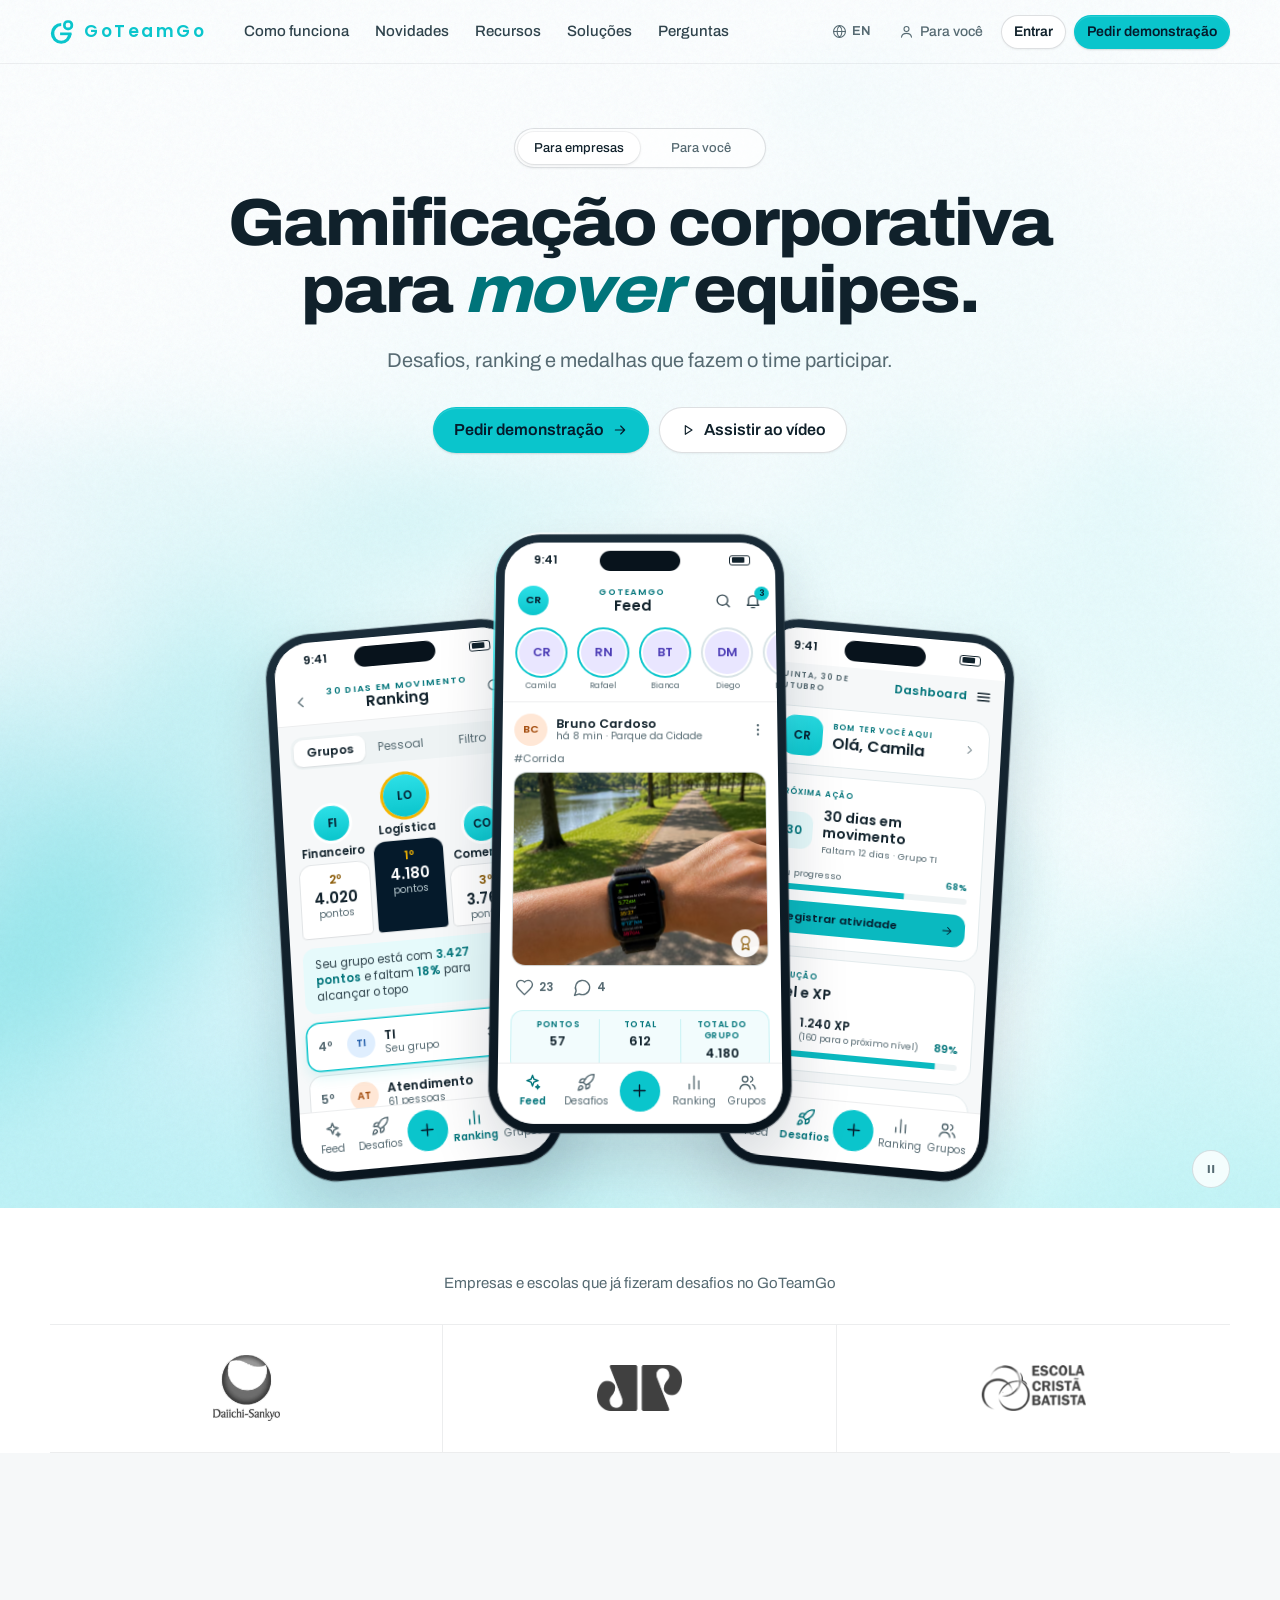
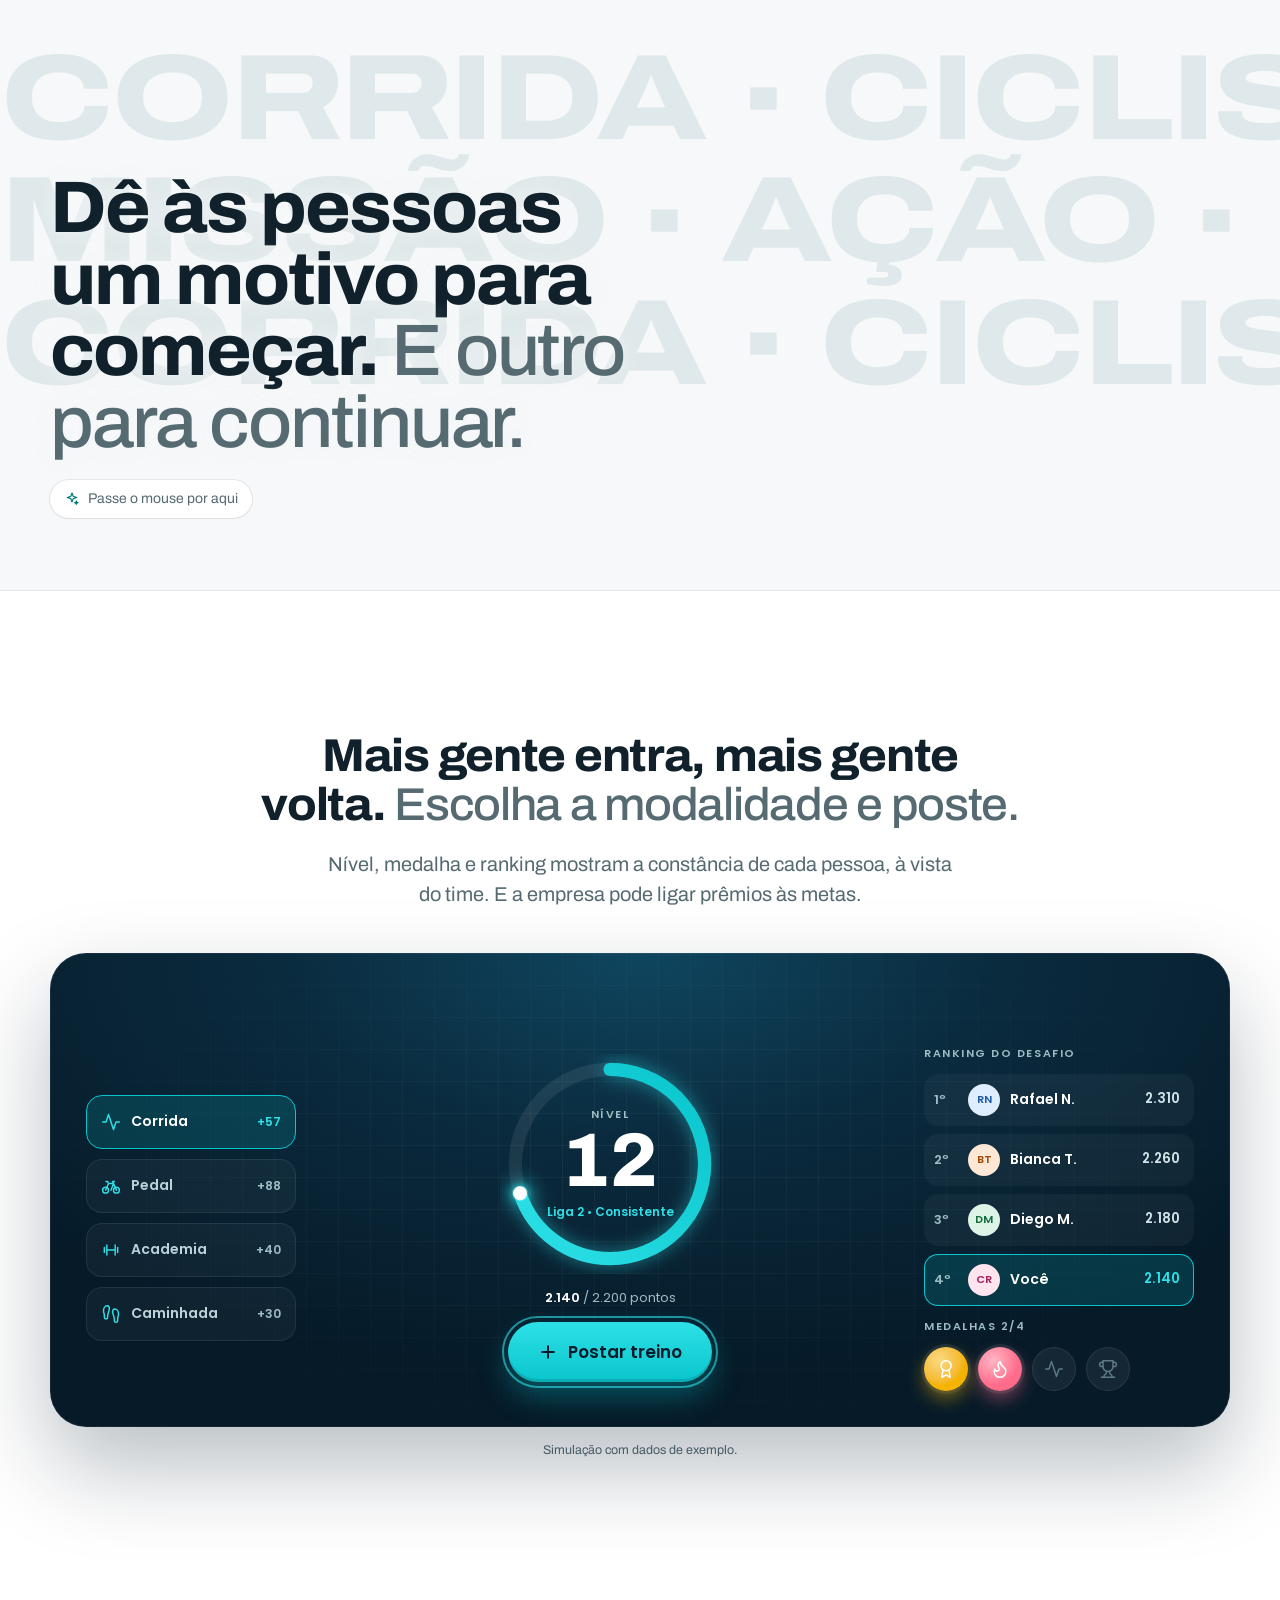
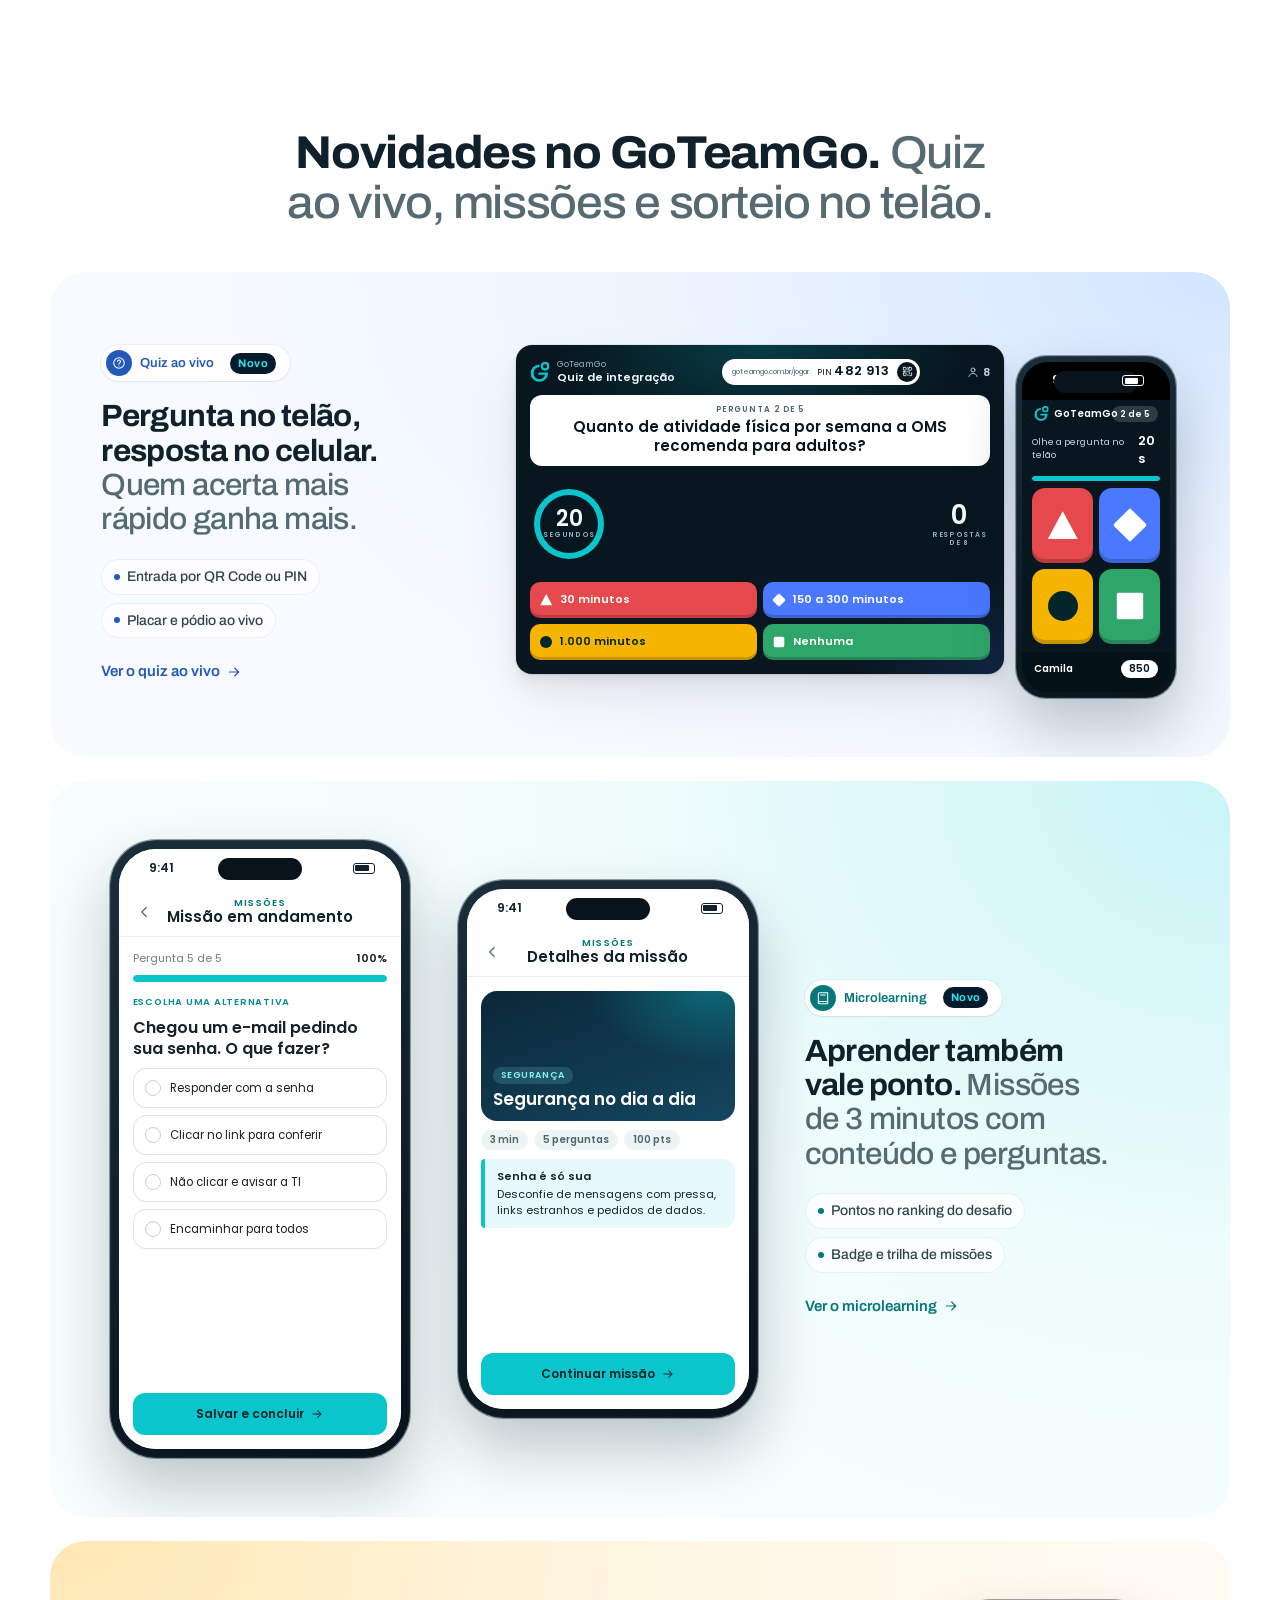
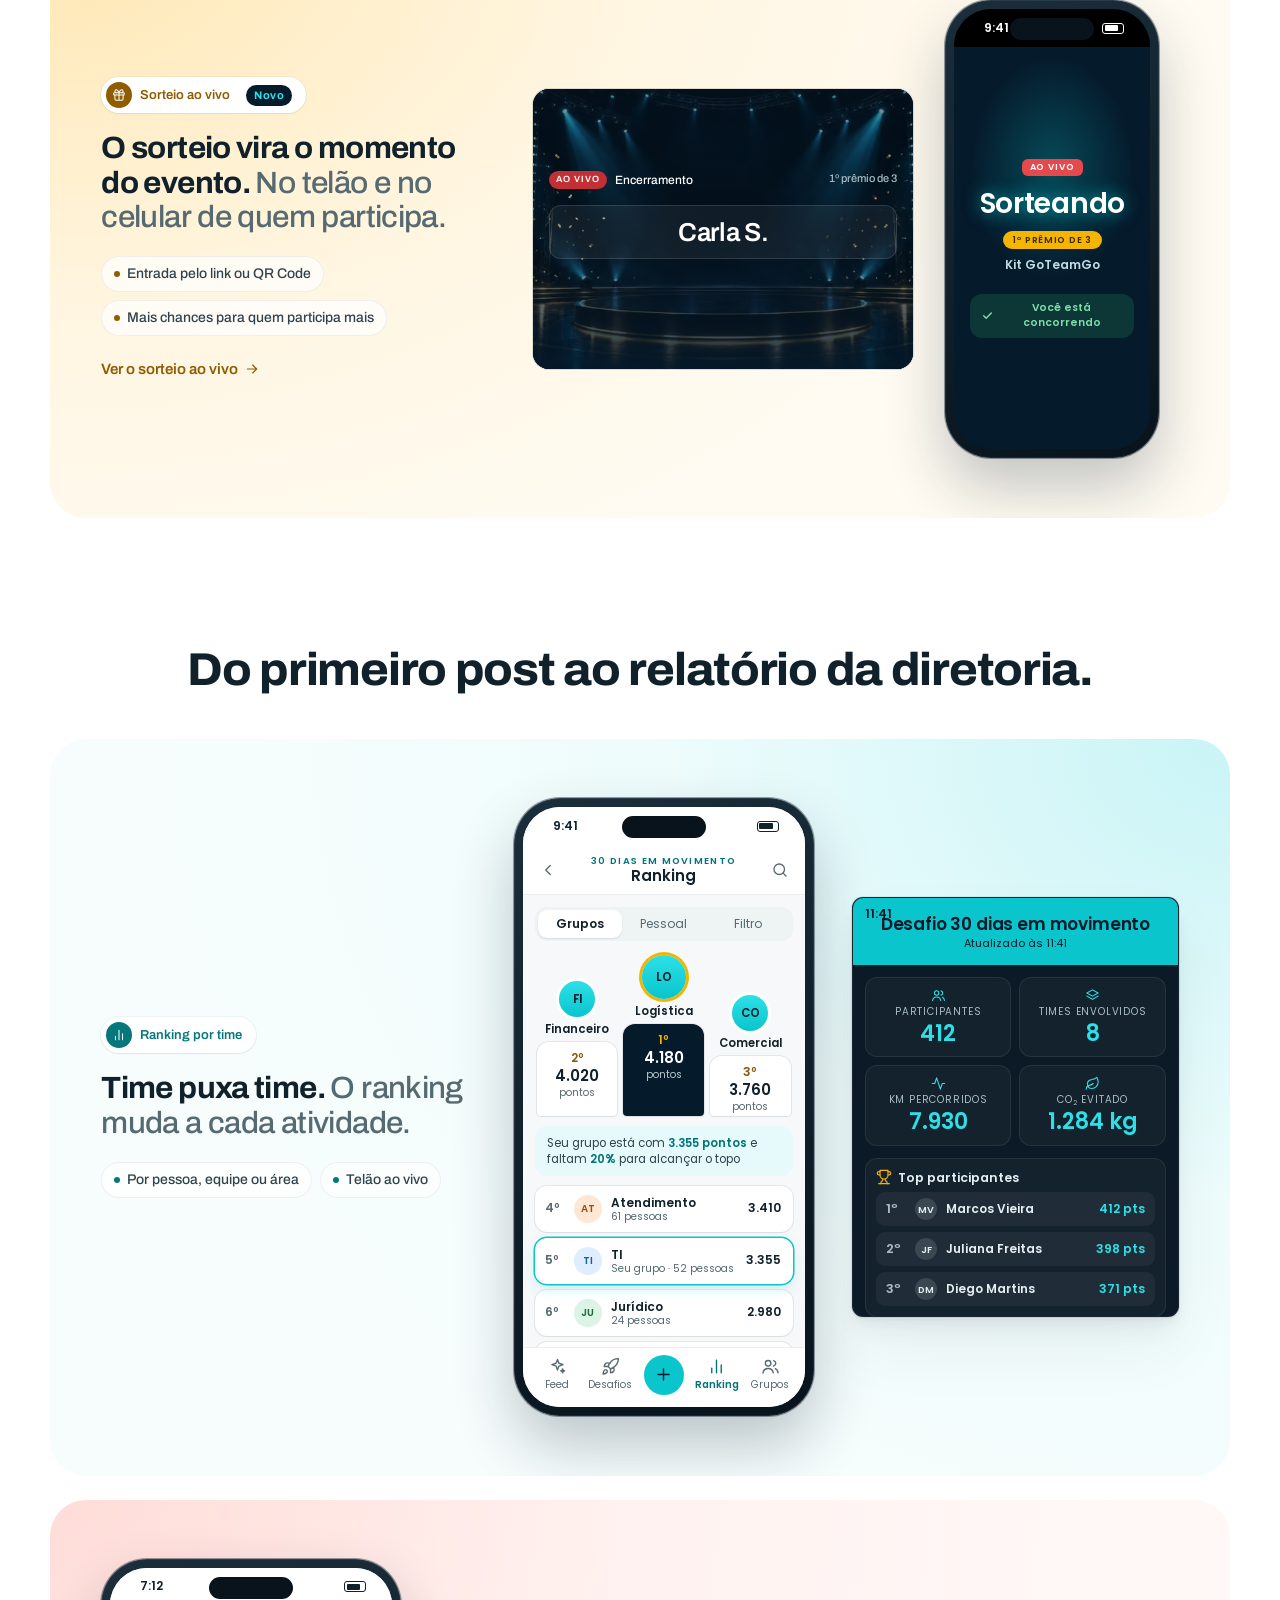
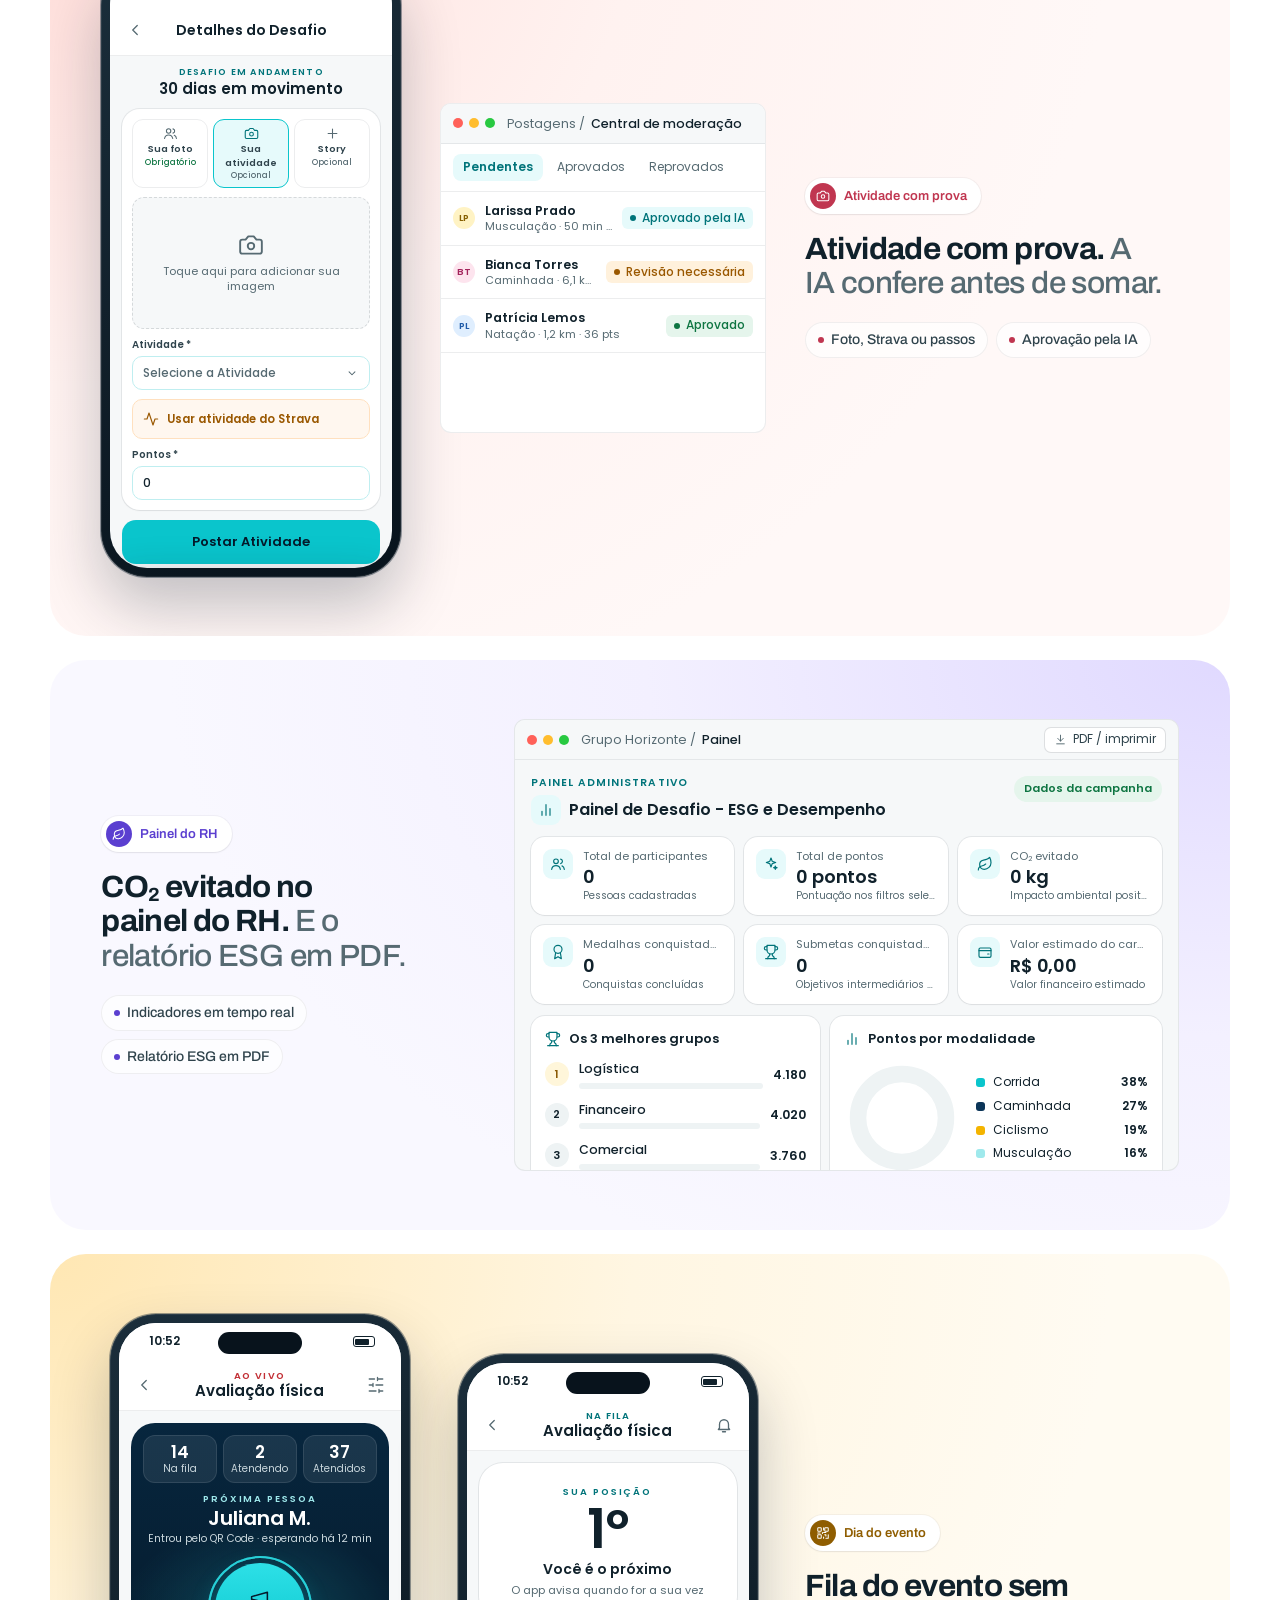
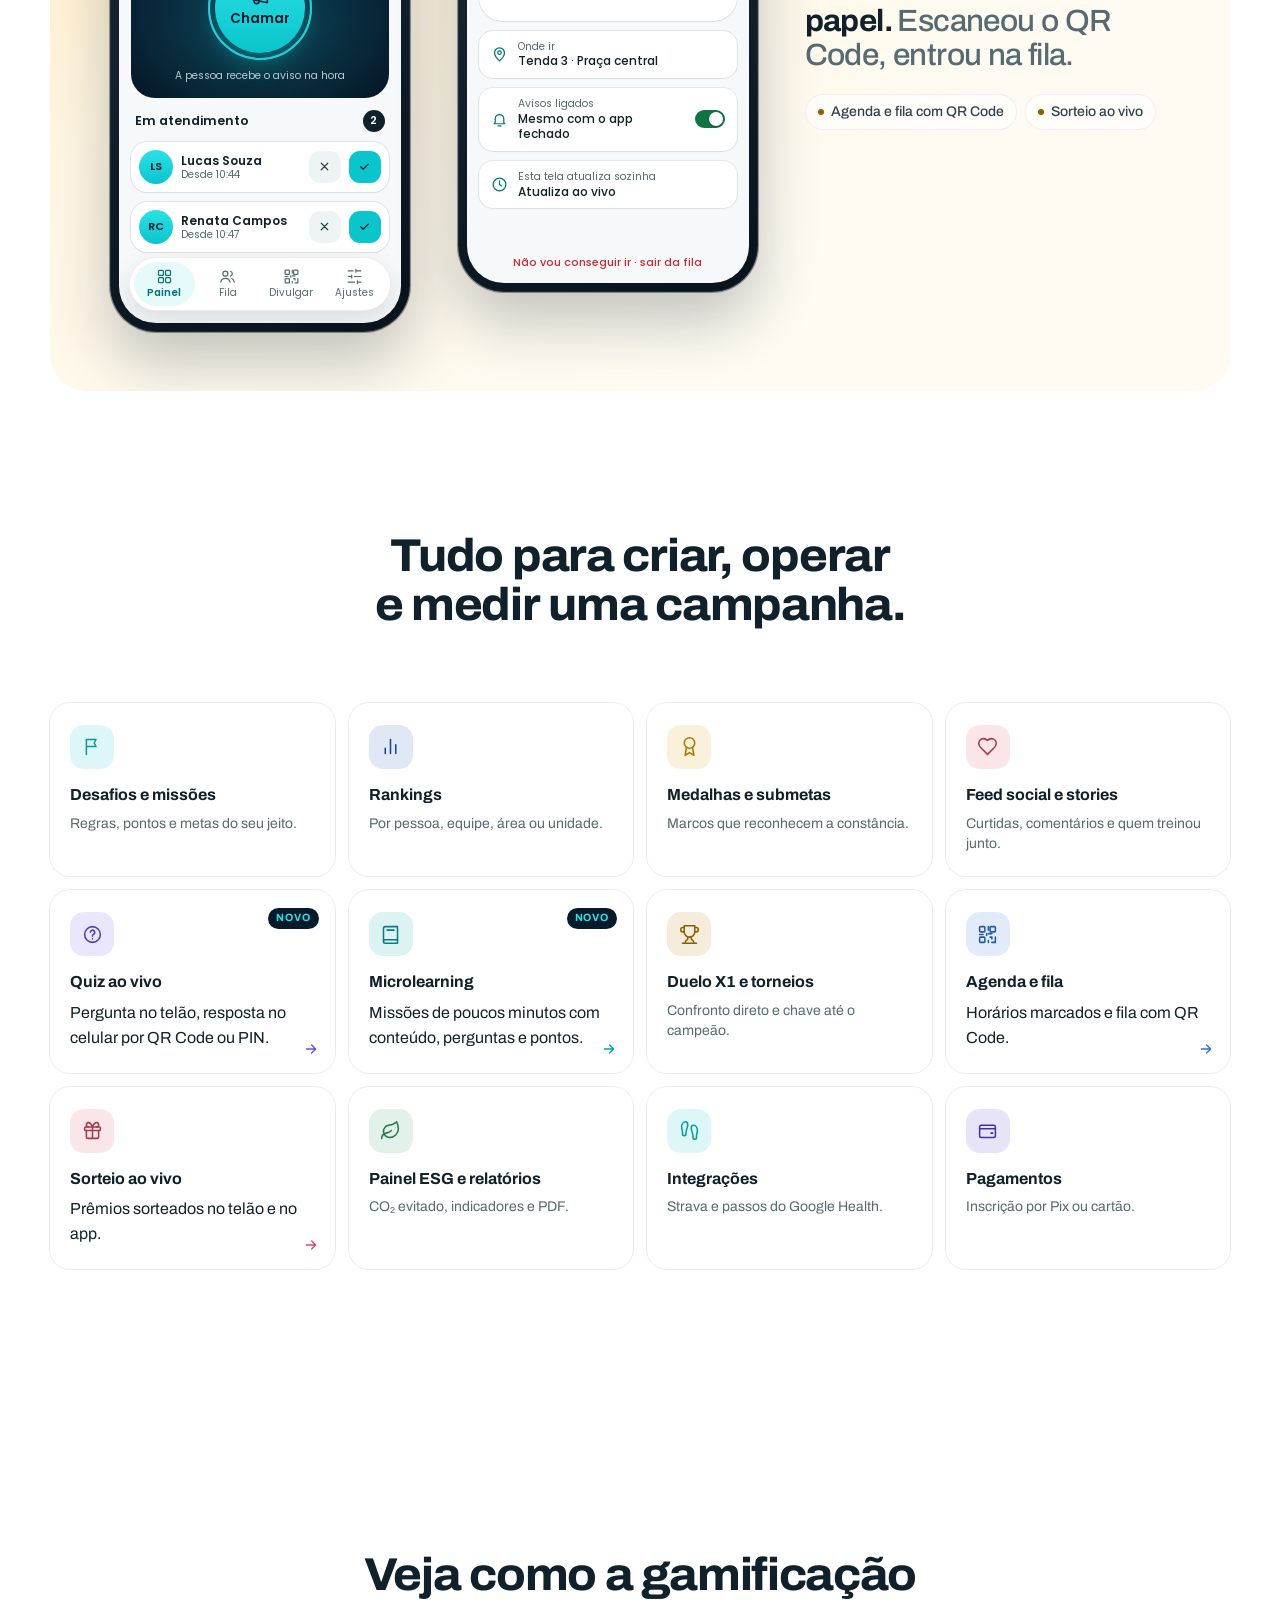
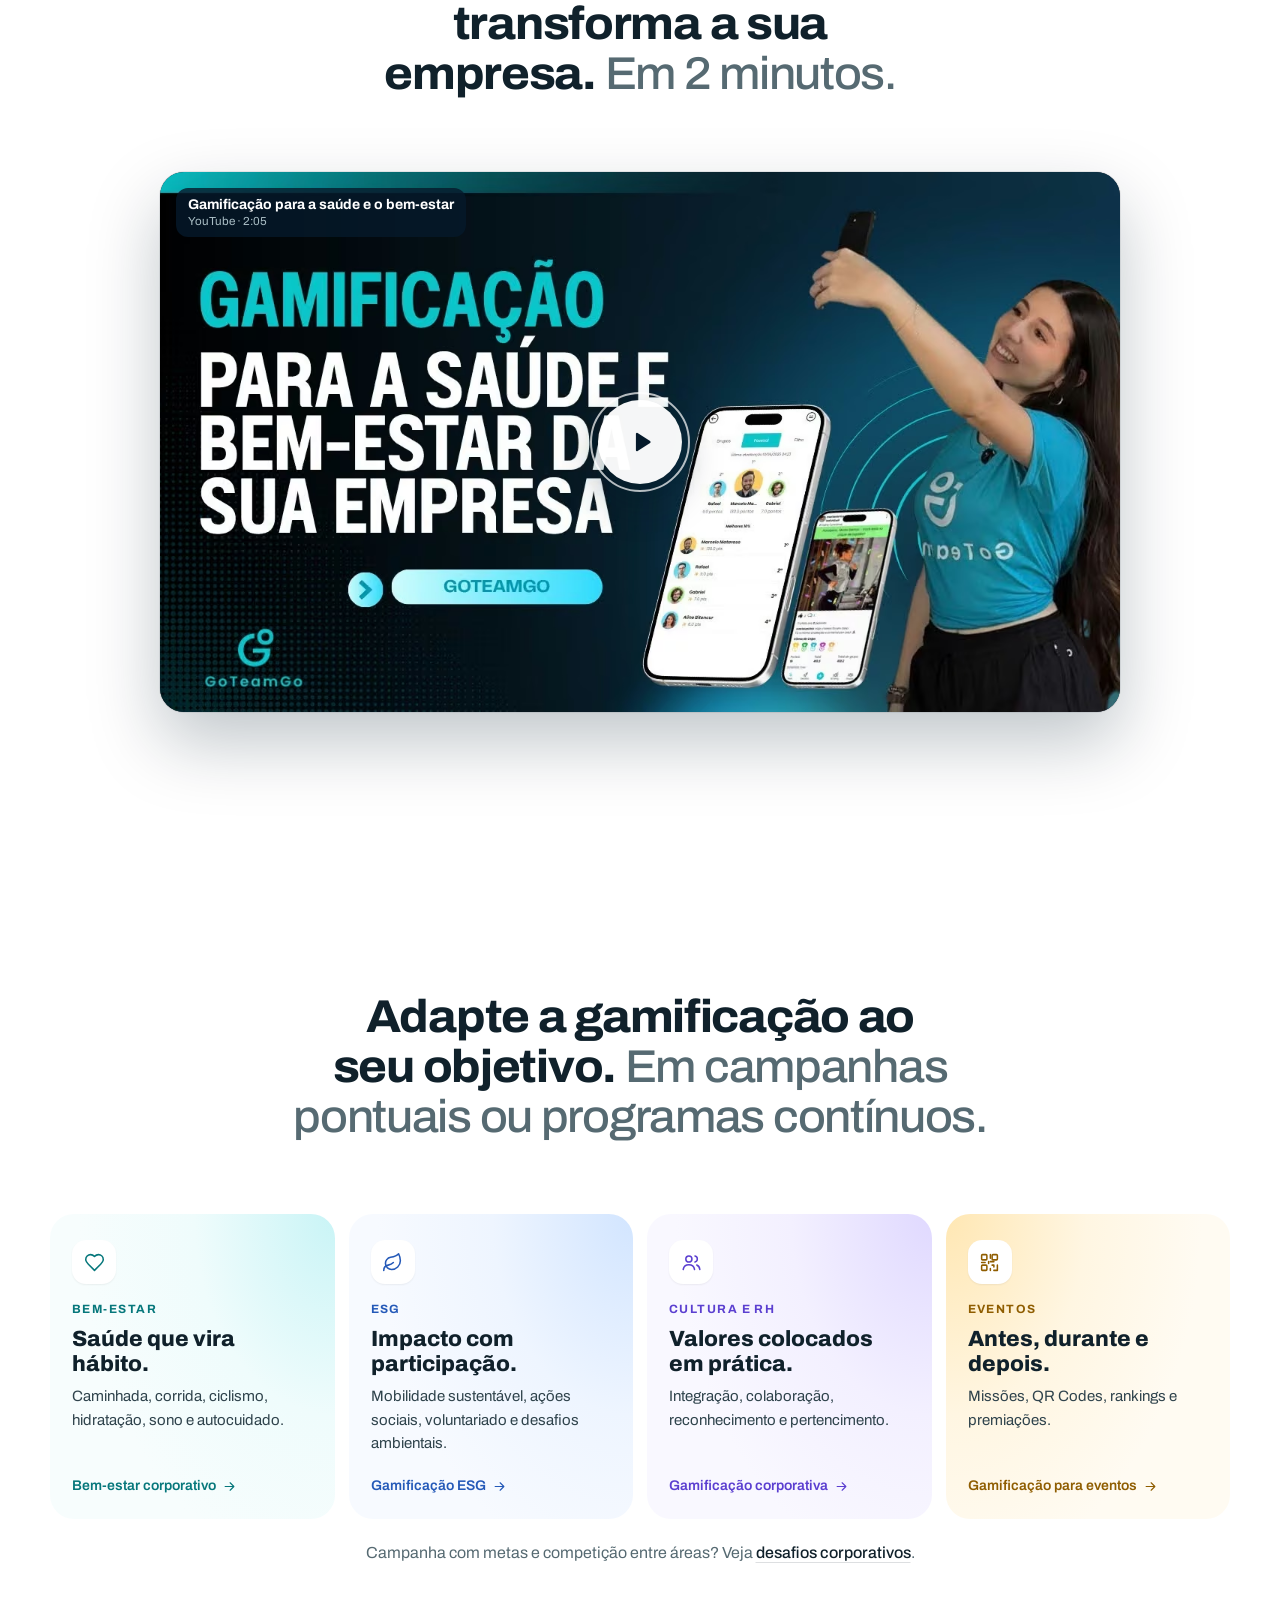
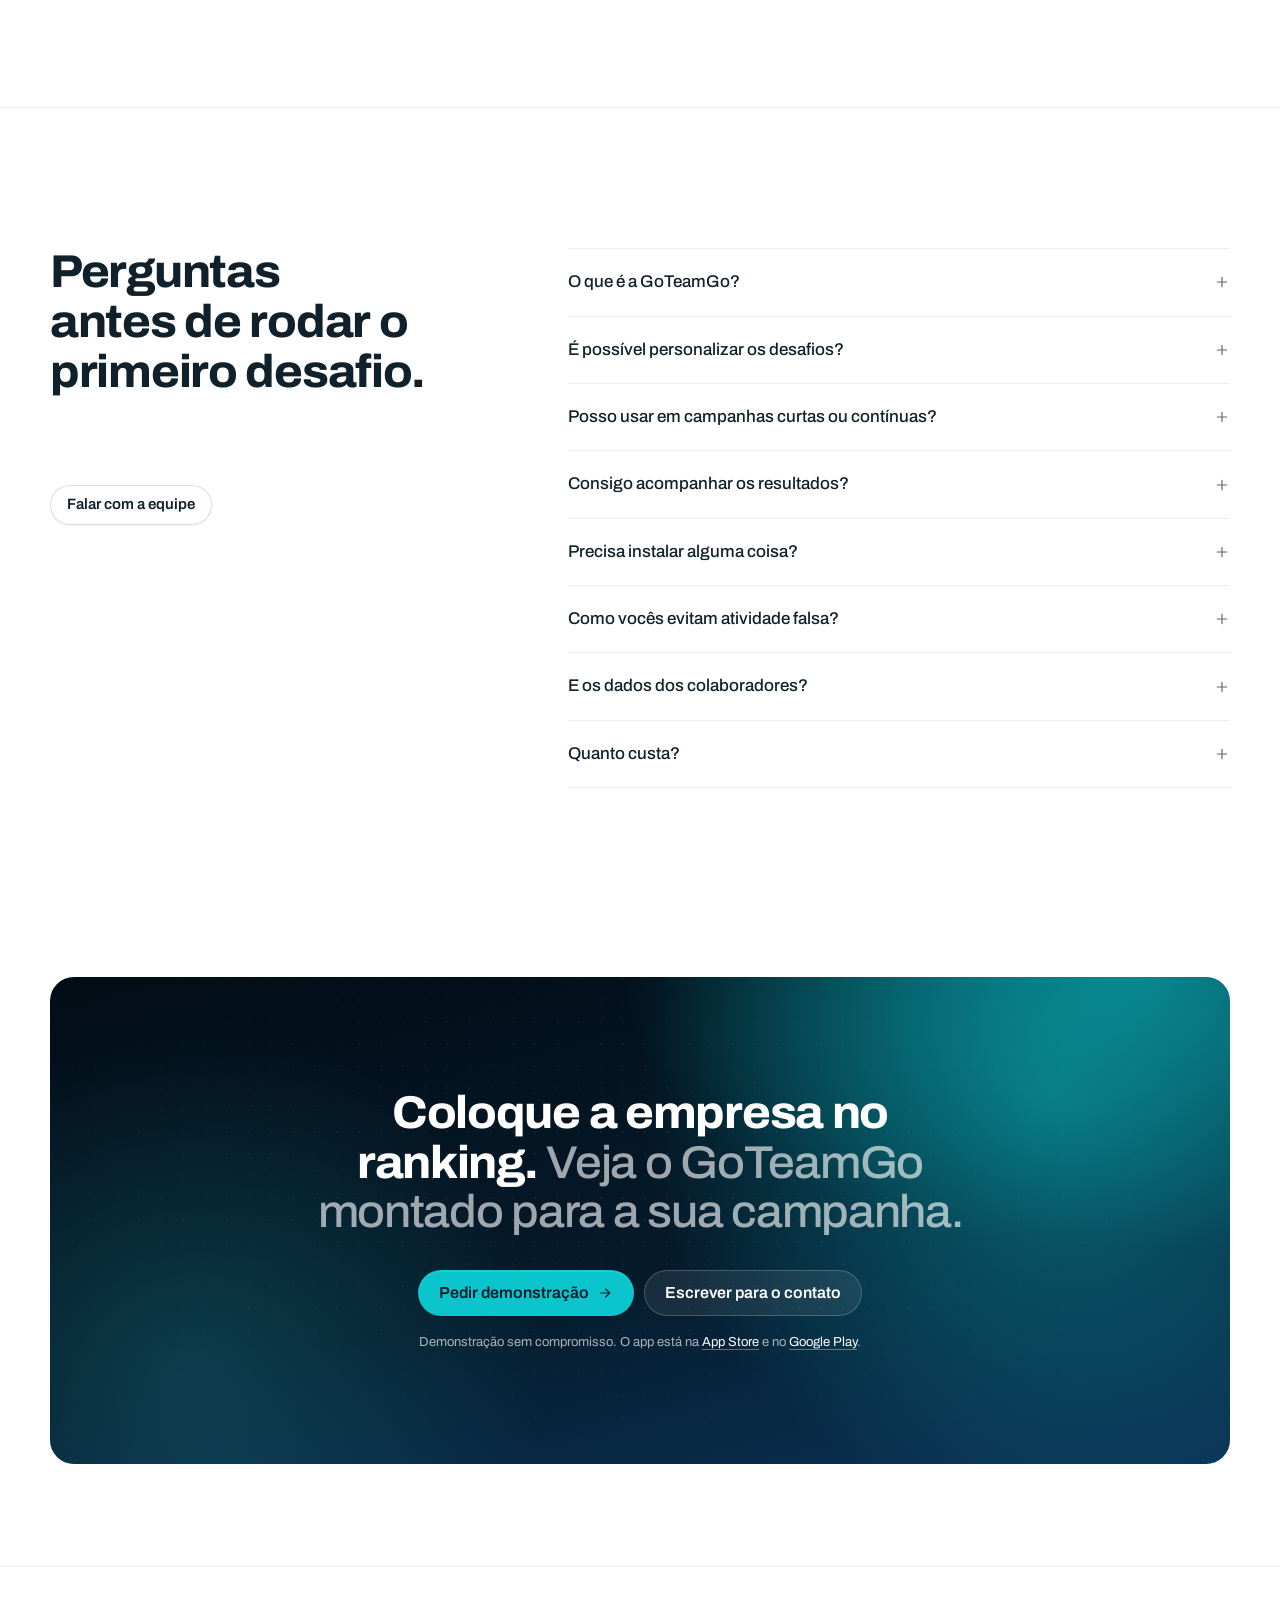
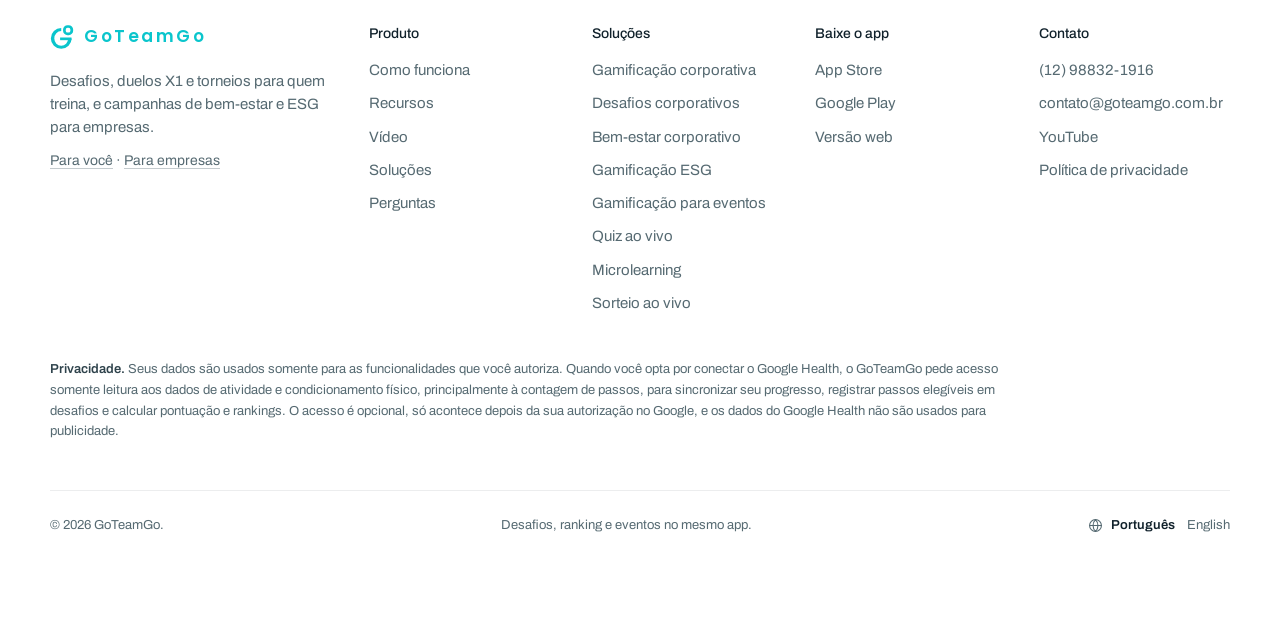
